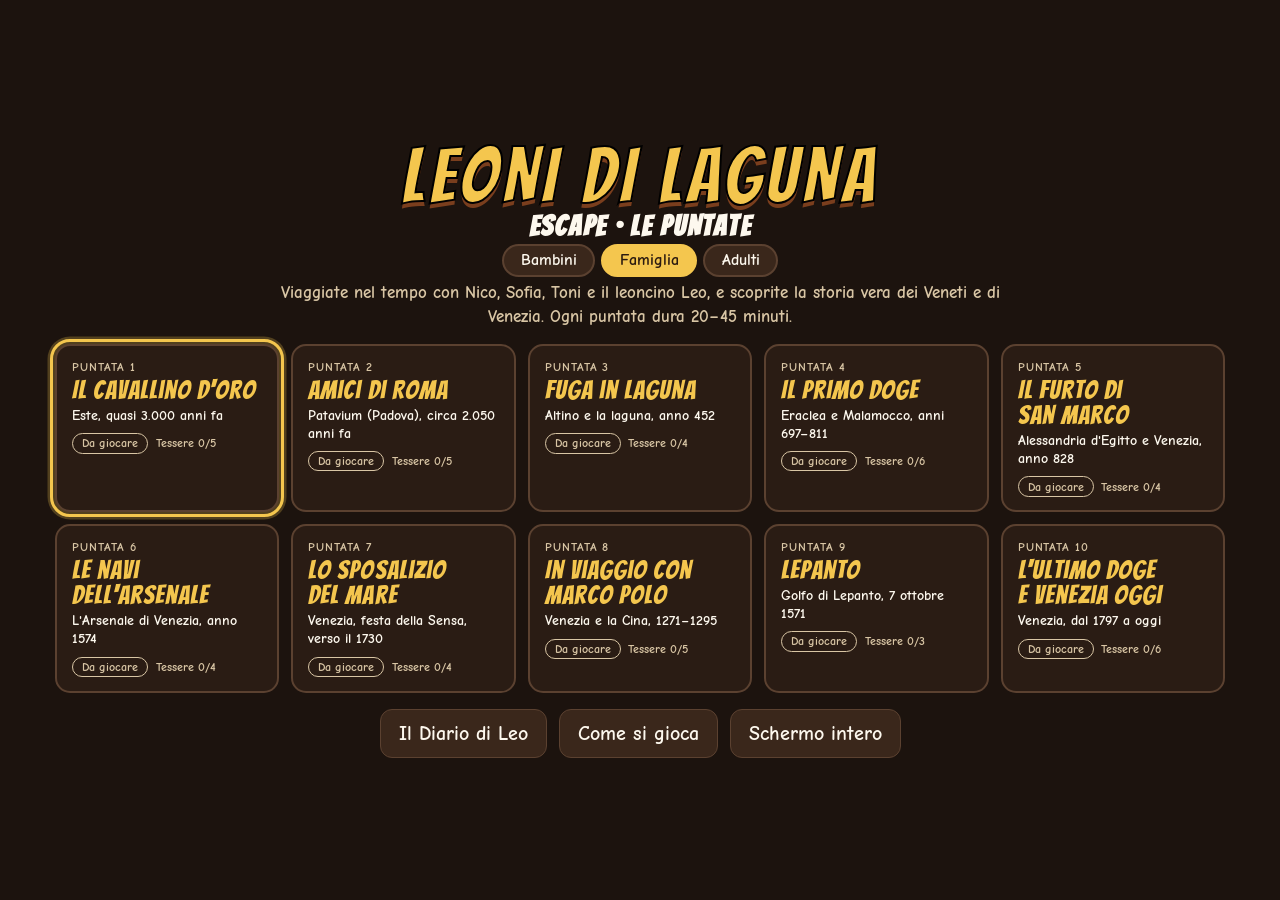
==== index.html @ b157b8a6 "Disegni più ricchi per le puntate 4-10 e le speciali adulti Co-Authored-By: Claude Opus 5.5 <noreply" ====
<!doctype html>
<html lang="it">
<head>
<meta charset="utf-8">
<meta name="viewport" content="width=device-width, initial-scale=1, viewport-fit=cover">
<link rel="manifest" href="manifest.webmanifest">
<meta name="theme-color" content="#1c130e">
<link rel="icon" href="icon-192.png">
<link rel="apple-touch-icon" href="apple-touch-icon.png">
<meta name="apple-mobile-web-app-capable" content="yes">
<meta name="mobile-web-app-capable" content="yes">
<meta name="apple-mobile-web-app-status-bar-style" content="black-translucent">
<meta name="apple-mobile-web-app-title" content="Leoni Escape">
<title>Leoni di Laguna Escape</title>
<meta name="claude:viewport-fit-sides" content="cover">
<link rel="preconnect" href="https://fonts.googleapis.com">
<link rel="stylesheet" href="https://fonts.googleapis.com/css2?family=Bangers&family=Comic+Neue:wght@400;700&display=swap">
<style>
/* Layout: a night-time sanctuary table — the cards you found lie on the left, Leo's number keypad sits on the right, read from the sofa at TV distance. */
:root{
  --night:#1c130e;      /* sanctuary at night */
  --panel:#2a1c14;      /* wooden panel */
  --panel-2:#3a271b;
  --gold:#f4c64e;       /* Leo's gold */
  --ember:#e2573a;      /* torch flame */
  --parch:#fdf8ee;      /* card paper */
  --ink:#2a1a10;
  --muted:#d9c6a5;
  --lagoon:#7fc4b6;     /* blue objects */
  --wrong:#b9bcc2;
  --display:'Bangers','Impact','Arial Narrow',sans-serif;
  --body:'Comic Neue','Comic Sans MS','Trebuchet MS',sans-serif;
  --s:.62;              /* card thumbnail scale */
  color-scheme:dark;
  font-size:clamp(15px,1.05vw,30px);
}
[hidden]{display:none!important}
html,body{height:100%;overflow:hidden}
body{margin:0}
body{background:var(--night);color:var(--parch);font-family:var(--body);font-weight:700}
button{font:inherit;color:inherit;cursor:pointer}
button:focus{outline:none}
button:focus-visible,button.kfocus{outline:.22rem solid var(--gold);outline-offset:.18rem;box-shadow:0 0 0 .5rem rgba(244,198,78,.25)}
@media (prefers-reduced-motion:reduce){*{animation:none!important;transition:none!important}}

.app{height:100%;display:flex;flex-direction:column;padding-block:.8rem;padding-left:max(16px,env(safe-area-inset-left,0px));padding-right:max(16px,env(safe-area-inset-right,0px));box-sizing:border-box;gap:.8rem}
.top{display:flex;align-items:center;gap:1rem;flex-wrap:wrap}
.brand{font-family:var(--display);font-size:2.1rem;letter-spacing:.06em;color:var(--gold);line-height:1;-webkit-text-stroke:1px #000}
.brand small{display:block;font-family:var(--body);font-size:.8rem;letter-spacing:.04em;color:var(--muted);-webkit-text-stroke:0}
.feathers{display:flex;gap:.25rem;align-items:center;margin-left:auto}
.feathers svg{width:1.55rem;height:1.55rem;transition:transform .3s,opacity .3s}
.feathers svg.lost{opacity:.22;transform:rotate(25deg) scale(.85);filter:grayscale(1)}
.feathers.flash{animation:shake .5s}
@keyframes shake{0%,100%{transform:none}25%{transform:translateX(-6px)}75%{transform:translateX(6px)}}
.clock{font-variant-numeric:tabular-nums;color:var(--muted);font-size:1rem;min-width:3.6rem;text-align:right}
.tbtn{background:var(--panel-2);border:.12rem solid #5b4130;border-radius:.6rem;padding:.45rem .9rem;font-size:1rem}
.tbtn.leo{background:var(--gold);color:var(--ink);border-color:var(--gold)}

.main{flex:1;display:flex;gap:1rem;min-height:0}
.table{flex:1 1 auto;min-width:0;min-height:0;display:flex;flex-direction:column;overflow:hidden;background:radial-gradient(ellipse at 50% 0%,#3d2a1d 0%,var(--panel) 60%);border:.15rem solid #4a3424;border-radius:1rem;padding:1rem;box-sizing:border-box}
.table h2{margin:0 0 .6rem;font-family:var(--display);font-weight:400;letter-spacing:.05em;font-size:1.5rem;color:var(--muted)}
.cards{flex:1;min-height:0;display:flex;flex-wrap:wrap;align-content:flex-start;gap:.9rem;padding:.4rem;overflow:hidden}
.thumb{position:relative;width:calc(238px * var(--s));height:calc(333px * var(--s));padding:0;border:0;background:none;border-radius:10px;flex:none}
.thumb .scale{position:absolute;left:0;top:0;width:238px;height:333px;transform:scale(var(--s));transform-origin:0 0;pointer-events:none;color:initial;font-weight:initial;text-align:left}
.thumb.sel{outline:.3rem solid var(--lagoon);outline-offset:.2rem}
.thumb.pickable::after{content:"";position:absolute;inset:-.35rem;border:.2rem dashed var(--gold);border-radius:14px;pointer-events:none}
.thumb.newc{animation:drop .5s ease-out}
@keyframes drop{from{transform:translateY(-1.2rem) rotate(-4deg);opacity:0}}
.empty{color:var(--muted);font-size:1.1rem;padding:2rem 0}

.side{flex:0 0 clamp(17rem,30vw,32rem);display:flex;flex-direction:column;gap:.8rem;min-width:0;min-height:0}
.leobox{background:var(--parch);color:var(--ink);border-radius:1rem;padding:.9rem 1.1rem;position:relative;font-size:1.15rem;line-height:1.3;border:.15rem solid #000}
.leobox b.who{display:block;font-family:var(--display);font-weight:400;letter-spacing:.05em;color:#a8322a;font-size:1.25rem}
.leobox.bad{background:#f6d9d2}
.entry{background:var(--panel);border:.15rem solid #4a3424;border-radius:1rem;padding:.9rem;display:flex;flex-direction:column;gap:.7rem}
.display{display:flex;align-items:center;justify-content:space-between;background:#120c08;border-radius:.7rem;padding:.4rem 1rem}
.display span{color:var(--muted);font-size:1.1rem}
.display output{font-family:var(--display);font-size:3.2rem;letter-spacing:.08em;color:var(--gold);font-variant-numeric:tabular-nums;min-width:4ch;text-align:right;line-height:1.1}
.pad{display:grid;grid-template-columns:repeat(3,1fr);gap:.5rem}
.key{background:var(--panel-2);border:.12rem solid #5b4130;border-radius:.7rem;font-size:1.8rem;padding:.35rem 0;font-family:var(--display);letter-spacing:.05em}
.key.ok{background:var(--gold);color:var(--ink);border-color:var(--gold)}
.key[data-k="0"]{order:2}.key[data-k="del"]{order:1}.key.ok{order:3}
.combine{background:transparent;border:.15rem dashed var(--lagoon);color:var(--lagoon);border-radius:.7rem;padding:.6rem;font-size:1.1rem}
.combine.on{background:var(--lagoon);color:var(--ink);border-style:solid}
.howto{color:var(--muted);font-size:.85rem;line-height:1.35;margin:0}

/* portrait phones: table on top, keypad below */
@media (max-aspect-ratio:1/1){
  .main{flex-direction:column;gap:.5rem}.side{flex:none;gap:.4rem}.howto{display:none}
  .brand small{display:none}.top{gap:.4rem}.tbtn{padding:.3rem .5rem;font-size:.85rem}.feathers svg{width:1.1rem;height:1.1rem}
  .leobox{padding:.35rem .6rem;font-size:.95rem}.entry{padding:.45rem;gap:.4rem}
  .display output{font-size:2rem}.pad{grid-template-columns:repeat(5,1fr);gap:.3rem}
  .key{font-size:1.4rem;padding:.2rem 0}
  .key[data-k="0"],.key[data-k="del"],.key.ok{order:0}.key[data-k="del"]{grid-column:span 2}.key.ok{grid-column:span 3}
  .combine{padding:.35rem;font-size:.9rem}.table h2{font-size:1rem;margin:0}.table{padding:.4rem}
}
/* short screens (phone in landscape): everything compact so nothing scrolls */
@media (max-height:600px){
  :root{font-size:13px}
  .app{padding-block:.35rem;gap:.4rem}
  .top{gap:.5rem;flex-wrap:nowrap}
  .brand{font-size:1.35rem;white-space:nowrap}.brand small{display:none}
  .feathers{gap:.1rem}.feathers svg{width:1.1rem;height:1.1rem}
  .clock{font-size:.85rem;min-width:2.8rem}
  .tbtn{padding:.3rem .55rem;font-size:.85rem;white-space:nowrap}
  .main{gap:.5rem}
  .table{padding:.4rem .5rem;border-radius:.7rem}
  .table h2{font-size:1rem;margin:0}
  .cards{gap:.5rem;padding:.3rem}
  .side{gap:.4rem;flex-basis:clamp(15rem,34vw,24rem)}
  .leobox{padding:.35rem .6rem;font-size:.9rem;line-height:1.2;border-radius:.7rem}
  .leobox b.who{font-size:.95rem}
  .entry{padding:.45rem;gap:.4rem;border-radius:.7rem}
  .display{padding:.15rem .6rem}.display span{font-size:.85rem}.display output{font-size:1.9rem}
  .pad{grid-template-columns:repeat(5,1fr);gap:.3rem}
  .key{font-size:1.3rem;padding:.15rem 0;border-radius:.5rem}
  .entry{flex:1;min-height:0}.pad{flex:1;grid-auto-rows:1fr}
  .key[data-k="0"],.key[data-k="del"],.key.ok{order:0}
  .key[data-k="del"]{grid-column:span 2}.key.ok{grid-column:span 3}
  .combine{padding:.3rem;font-size:.85rem}
  .howto{display:none}
  .zoom{gap:1rem;flex-wrap:nowrap}
  .zside{gap:.45rem}
  .banner{font-size:1.7rem}.zside p{font-size:.9rem}
  .bigbtn{padding:.45rem .8rem;font-size:1rem}
}

/* overlays */
.ov{position:fixed;inset:0;z-index:20;background:rgba(14,9,6,.96);display:flex;padding:max(16px,env(safe-area-inset-top,0px)) max(16px,env(safe-area-inset-right,0px)) max(16px,env(safe-area-inset-bottom,0px)) max(16px,env(safe-area-inset-left,0px));box-sizing:border-box;overflow:auto}
.ov>*{margin:auto}
#ovStart,#ovWin{background:var(--night)}
.zoom{display:flex;gap:2rem;align-items:center;flex-wrap:wrap;justify-content:center}
.zcard{position:relative;flex:none}
.zcard .scale{position:absolute;left:0;top:0;width:238px;height:333px;transform-origin:0 0;color:initial;font-weight:initial;text-align:left}
.zside{display:flex;flex-direction:column;gap:.8rem;max-width:22rem;min-width:0}
.banner{font-family:var(--display);font-weight:400;font-size:2.4rem;letter-spacing:.05em;line-height:1}
.banner.bad{color:var(--ember)}
.banner.good{color:var(--gold)}
.zside p{margin:0;color:var(--muted);font-size:1.1rem;line-height:1.35}
.bigbtn{background:var(--gold);color:var(--ink);border:0;border-radius:.8rem;padding:.8rem 1.2rem;font-size:1.3rem;text-align:left}
.bigbtn.alt{background:var(--panel-2);color:var(--parch);border:.12rem solid #5b4130}
.bigbtn:disabled{opacity:.4;cursor:default}

.sheet{background:var(--parch);color:var(--ink);border-radius:1.2rem;padding:1.6rem 2rem;max-width:52rem;width:100%;box-sizing:border-box;border:.2rem solid #000;max-height:100%;overflow:auto}
.sheet h2{font-family:var(--display);font-weight:400;font-size:2.6rem;letter-spacing:.04em;margin:0 0 .3rem;color:#a8322a;text-wrap:balance}
.sheet h3{font-family:var(--display);font-weight:400;font-size:1.5rem;letter-spacing:.04em;margin:1rem 0 .3rem;color:#7a3e1d}
.sheet p,.sheet li{font-size:1.1rem;line-height:1.4;max-width:65ch}
.sheet ul{padding-left:1.3rem;margin:.3rem 0}
.sheet .row{display:flex;gap:.8rem;flex-wrap:wrap;margin-top:1.2rem}
.sheet .bigbtn.alt{background:#efe2c8;color:var(--ink);border-color:#c9a06a}
.hintlist{display:flex;flex-direction:column;gap:.6rem;margin:.8rem 0}
.hint{background:#fbe7a6;border:.12rem solid #3b2416;border-radius:.7rem;padding:.6rem .9rem;font-size:1.15rem}
.hint b{color:#a8322a}

.start{text-align:center;display:flex;flex-direction:column;align-items:center;gap:clamp(.4rem,2vh,1rem);max-width:60rem}
.start h1{font-family:var(--display);font-weight:400;font-size:clamp(2.2rem,min(7vw,13vh),7rem);letter-spacing:.06em;line-height:.9;margin:0;color:var(--gold);-webkit-text-stroke:2px #000;text-shadow:0 .3rem 0 #7a3e1d;text-wrap:balance}
.start .sub{font-family:var(--display);font-size:clamp(1.2rem,5vh,2rem);letter-spacing:.06em;color:var(--parch)}
.start p{font-size:clamp(.95rem,3.6vh,1.25rem);line-height:1.45;color:var(--muted);max-width:46rem;margin:0}
.start .row{display:flex;gap:1rem;flex-wrap:wrap;justify-content:center}
.medal{font-family:var(--display);font-size:clamp(2.6rem,6vw,5.5rem);letter-spacing:.05em;line-height:1;color:var(--gold);-webkit-text-stroke:2px #000}

/* menu of episodes */
.menu{display:flex;flex-direction:column;align-items:center;gap:clamp(.5rem,2vh,1.1rem);max-width:78rem;width:100%;text-align:center}
.menu h1{font-family:var(--display);font-weight:400;font-size:clamp(2rem,min(6vw,11vh),6rem);letter-spacing:.06em;line-height:.9;margin:0;color:var(--gold);-webkit-text-stroke:2px #000;text-shadow:0 .3rem 0 #7a3e1d}
.menu .sub{font-family:var(--display);font-size:clamp(1.1rem,4.5vh,1.9rem);letter-spacing:.06em}
.mlead{font-size:clamp(.9rem,3.2vh,1.15rem);color:var(--muted);max-width:52rem;margin:0;line-height:1.4}
.menu .row{display:flex;gap:.8rem;flex-wrap:wrap;justify-content:center}
.eplist{display:grid;grid-template-columns:repeat(auto-fit,minmax(13rem,1fr));gap:.8rem;width:100%}
.epcard{display:flex;flex-direction:column;align-items:flex-start;gap:.25rem;text-align:left;background:var(--panel);border:.15rem solid #5b4130;border-radius:1rem;padding:.9rem 1rem;min-width:0}
.epn{font-size:.8rem;letter-spacing:.08em;text-transform:uppercase;color:var(--muted)}
.ept{font-family:var(--display);font-weight:400;font-size:1.7rem;letter-spacing:.04em;color:var(--gold);line-height:1;text-wrap:balance}
.epp{font-size:.92rem;color:var(--parch);line-height:1.3}
.epf{display:flex;gap:.5rem;align-items:center;flex-wrap:wrap;margin-top:.3rem}
.tag{font-size:.78rem;border-radius:999px;padding:.15rem .6rem;border:.1rem solid currentColor}
.tag.new{color:var(--muted)}.tag.go{color:var(--lagoon)}
.tag.gold{color:#f4c64e}.tag.silver{color:#d6d9de}.tag.bronze{color:#d8925a}
.tcount{font-size:.78rem;color:var(--muted)}
.epsheet .eyebrow{margin:0;font-size:.9rem;letter-spacing:.08em;text-transform:uppercase;color:#7a3e1d}
.epsheet .place{margin:.1rem 0 .6rem;font-style:italic;color:#7a3e1d}
/* diary */
.diary h3{margin-top:1.1rem}
.tiles{display:grid;grid-template-columns:repeat(auto-fill,minmax(14rem,1fr));gap:.6rem}
.tile{background:#fbe7a6;border:.12rem solid #3b2416;border-radius:.8rem;padding:.6rem .8rem;display:flex;flex-direction:column;gap:.25rem;font-size:.98rem;line-height:1.35}
.tile b{font-family:var(--display);font-weight:400;letter-spacing:.04em;font-size:1.25rem;color:#a8322a}
.tile.locked{background:#e8dcc4;color:#6d5a44;border-style:dashed}
.tile.locked b{color:#9b8566}
/* toast */
.toast{position:fixed;left:50%;bottom:calc(1.2rem + env(safe-area-inset-bottom,0px));transform:translateX(-50%);z-index:40;background:var(--gold);color:var(--ink);border:.15rem solid #000;border-radius:999px;padding:.6rem 1.2rem;font-size:1.05rem;max-width:calc(100vw - 2rem);box-sizing:border-box;text-align:center;box-shadow:0 .4rem 1.2rem rgba(0,0,0,.5);animation:pop .35s ease-out}
@keyframes pop{from{transform:translate(-50%,1rem);opacity:0}}
@media (max-height:600px){.epcard{padding:.5rem .7rem}.ept{font-size:1.3rem}.epp{font-size:.8rem}.eplist{grid-template-columns:repeat(auto-fit,minmax(10rem,1fr));gap:.5rem}}
@media (max-width:640px){.eplist{grid-template-columns:1fr 1fr;gap:.45rem}.epcard{padding:.45rem .6rem;gap:.12rem}.epn{font-size:.65rem}.ept{font-size:1.05rem}.epp{display:none}.epf{margin-top:.1rem;gap:.3rem}.tag,.tcount{font-size:.66rem}.mlead{font-size:.85rem}}
/* keypad like a phone: 1 2 3 / 4 5 6 / 7 8 9 / del 0 OK — on every screen */
@media (max-aspect-ratio:1/1),(max-height:600px){
  .pad{grid-template-columns:repeat(3,1fr)}
  .key[data-k="del"]{order:1;grid-column:auto}.key[data-k="0"]{order:2}.key.ok{order:3;grid-column:auto}
}
@media (max-aspect-ratio:1/1){
  .table h2{display:none}
  .side{display:grid;grid-template-columns:1fr 1.15fr;grid-template-areas:"leo pad" "disp pad" "comb pad";grid-template-rows:1fr auto auto;gap:.4rem}
  .entry{display:contents}
  .leobox{grid-area:leo;font-size:.85rem;line-height:1.25;overflow:hidden}
  .display{grid-area:disp;flex-direction:column;align-items:flex-start;padding:.2rem .6rem}
  .display span{font-size:.75rem}.display output{font-size:1.8rem;align-self:flex-end}
  .pad{grid-area:pad;gap:.3rem;background:var(--panel);border:.15rem solid #4a3424;border-radius:.8rem;padding:.35rem}
  .key{font-size:1.35rem;padding:.3rem 0}
  .combine{grid-area:comb;font-size:.8rem;padding:.35rem .3rem}
}
@media (max-height:600px){.side{flex-basis:clamp(13rem,28vw,20rem)}.table h2{display:none}}
.tabs{display:flex;gap:.4rem;justify-content:center;margin:.2rem 0}
.tab{background:var(--panel-2);border:.15rem solid #5b4130;border-radius:999px;padding:.35rem 1.1rem;font-size:clamp(.85rem,2.6vh,1.05rem);color:var(--parch)}
.tab.on{background:var(--gold);color:var(--ink);border-color:var(--gold)}
.epcard.lva{border-color:#3f6f73;background:linear-gradient(160deg,#1f2a2b,var(--panel) 70%)}
.epcard.lva .ept{color:#9fd3d6}
.epcard.lvk{border-color:#8a6d2a;background:linear-gradient(160deg,#33281a,var(--panel) 70%)}.epcard.lvk .ept{color:#ffd98a}
</style>

</head>
<body>
<div class="app" id="app">
  <header class="top">
    <div class="brand" id="brand">LEONI DI LAGUNA <small id="brandsub"></small></div>
    <div class="feathers" id="feathers" aria-label="Piume rimaste"></div>
    <div class="clock" id="clock" aria-label="Tempo di gioco">00:00</div>
    <button class="tbtn leo" id="btnHint" type="button">Aiuto di Leo</button>
    <button class="tbtn" id="btnDiary" type="button">Diario</button>
    <button class="tbtn" id="btnMenu" type="button">Puntate</button>
    <button class="tbtn fsbtn" id="btnFs" type="button">Schermo intero</button>
  </header>
  <main class="main">
    <section class="table" aria-label="Il tavolo">
      <h2>Le carte sul tavolo</h2>
      <div class="cards" id="cards"></div>
    </section>
    <aside class="side">
      <div class="leobox" id="leobox" aria-live="polite"><b class="who">Leo dice</b><span id="leotext">Pax tibi!</span></div>
      <div class="entry">
        <div class="display"><span>Prendi la carta n.</span><output id="num" aria-live="polite">_ _</output></div>
        <div class="pad" id="pad">
          <button class="key" type="button" data-k="1">1</button><button class="key" type="button" data-k="2">2</button><button class="key" type="button" data-k="3">3</button><button class="key" type="button" data-k="4">4</button><button class="key" type="button" data-k="5">5</button><button class="key" type="button" data-k="6">6</button><button class="key" type="button" data-k="7">7</button><button class="key" type="button" data-k="8">8</button><button class="key" type="button" data-k="9">9</button><button class="key" type="button" data-k="0">0</button><button class="key" type="button" data-k="del" aria-label="Cancella">⌫</button><button class="key ok" type="button" data-k="ok">OK</button>
        </div>
        <button class="combine" id="btnCombine" type="button">Combina un oggetto rosso + uno blu</button>
        <p class="howto">Con il telecomando: frecce per muovervi, OK per scegliere, Indietro per chiudere. Potete anche digitare i numeri con i tasti del telecomando.</p>
      </div>
    </aside>
  </main>
</div>

<div class="ov" id="ovStart">
  <div class="menu">
    <div class="menuhead">
      <h1>LEONI DI LAGUNA</h1>
      <div class="sub">ESCAPE · LE PUNTATE</div>
      <div class="tabs"><button class="tab" id="tab_k" type="button">Bambini</button><button class="tab on" id="tab_f" type="button">Famiglia</button><button class="tab" id="tab_a" type="button">Adulti</button></div>
      <p class="mlead" id="mlead_k" hidden>Le prime puntate in versione corta e facile, per i più piccoli (6–9 anni): testi brevi e tanti aiuti. Stesse storie della versione Famiglia.</p>
      <p class="mlead" id="mlead_f">Viaggiate nel tempo con Nico, Sofia, Toni e il leoncino Leo, e scoprite la storia vera dei Veneti e di Venezia. Ogni puntata dura 20–45 minuti.</p>
      <p class="mlead" id="mlead_a" hidden>Più storia vera e indizi meno espliciti: le prime tre puntate in versione adulti, più tre puntate speciali sulla Serenissima.</p>
    </div>
    <div class="eplist" id="eplist"></div>
    <div class="row">
      <button class="bigbtn alt" id="btnDiary2" type="button">Il Diario di Leo</button>
      <button class="bigbtn alt" id="btnRules2" type="button">Come si gioca</button>
      <button class="bigbtn alt fsbtn" id="btnFs2" type="button">Schermo intero</button>
    </div>
  </div>
</div>

<div class="ov" id="ovEp" hidden>
  <div class="sheet epsheet">
    <p class="eyebrow" id="epNum"></p>
    <h2 id="epTitle"></h2>
    <p class="place" id="epPlace"></p>
    <p id="epIntro"></p>
    <p id="epState"></p>
    <div class="row">
      <button class="bigbtn" id="btnPlay" type="button">Gioca</button>
      <button class="bigbtn alt" id="btnRestartEp" type="button" hidden>Ricomincia la puntata</button>
      <button class="bigbtn alt" id="btnEpClose" type="button">Torna alle puntate</button>
    </div>
  </div>
</div>

<div class="ov" id="ovZoom" hidden>
  <div class="zoom">
    <div class="zcard" id="zcard"><div class="scale" id="zscale"></div></div>
    <div class="zside">
      <div class="banner" id="zbanner"></div>
      <p id="znote"></p>
      <div id="zbtns" style="display:flex;flex-direction:column;gap:.6rem"></div>
    </div>
  </div>
</div>

<div class="ov" id="ovHint" hidden>
  <div class="sheet">
    <h2>Gli aiuti di Leo</h2>
    <p id="hstep"></p>
    <div class="hintlist" id="hlist"></div>
    <div class="row">
      <button class="bigbtn" id="btnAsk" type="button">Chiedi un aiuto (costa 1 piuma)</button>
      <button class="bigbtn alt" id="btnHintClose" type="button">Chiudi</button>
    </div>
  </div>
</div>

<div class="ov" id="ovDiary" hidden>
  <div class="sheet diary">
    <h2>Il Diario di Leo</h2>
    <p id="dcount"></p>
    <div id="dlist"></div>
    <div class="row"><button class="bigbtn" id="btnDiaryClose" type="button">Chiudi il diario</button></div>
  </div>
</div>

<div class="ov" id="ovRules" hidden>
  <div class="sheet">
    <h2>Come si gioca</h2>
    <p>Si gioca tutti insieme: una persona tiene il telecomando o il telefono, tutti guardano lo schermo e ragionano.</p>
    <h3>Numeri nascosti</h3>
    <p>Nei disegni delle carte cercate i numeri nei cerchietti dorati. Scrivete quel numero e premete OK per prendere la carta.</p>
    <h3>Combinare</h3>
    <p>Gli oggetti rossi e blu si possono usare insieme. Premete «Combina» e scegliete un oggetto rosso e uno blu sul tavolo: il gioco somma i numeri per voi.</p>
    <h3>Enigmi</h3>
    <p>La soluzione di un enigma è sempre un numero, a volte di tre o quattro cifre: scrivetelo e premete OK. Per risolverli servono i fatti veri della storia, scritti sulle carte.</p>
    <h3>Le piume</h3>
    <ul>
      <li>Ogni puntata comincia con 10 piume.</li>
      <li>Carta che non esiste, risposta sbagliata o carta che non serve ancora: perdete 1 piuma.</li>
      <li>Ogni aiuto di Leo costa 1 piuma.</li>
      <li>Alla fine: 9–10 piume Leoni d'oro, 6–8 Leoni d'argento, 1–5 Leoni di bronzo.</li>
    </ul>
    <h3>Il Diario di Leo</h3>
    <p>Durante il gioco scoprite le «tessere della storia»: fatti veri su Veneti, Romani e Venezia. Restano nel diario per sempre.</p>
    <div class="row"><button class="bigbtn" id="btnRulesClose" type="button">Ho capito</button></div>
  </div>
</div>

<div class="ov" id="ovWin" hidden>
  <div class="start">
    <div class="sub" id="winTitle"></div>
    <div class="medal" id="medal"></div>
    <p id="winstats"></p>
    <div class="row">
      <button class="bigbtn" id="btnNext" type="button">Prossima puntata</button>
      <button class="bigbtn alt" id="btnDiary3" type="button">Il Diario di Leo</button>
      <button class="bigbtn alt" id="btnWinMenu" type="button">Tutte le puntate</button>
    </div>
  </div>
</div>

<div class="toast" id="toast" role="status" aria-live="polite" hidden></div>

<script type="application/json" id="game-data">{"episodes": [{"id": "ep1k", "title": "Il cavallino d'oro", "place": "Este, quasi 3.000 anni fa", "intro": "Il gabbiano Becco ha rubato il cavallino d'oro della dea Reitia! Riportatelo sull'altare. Versione corta e facile, per i più piccoli.", "cards": {"1": 0, "2": 1, "3": 2, "4": 3, "5": 4, "7": 5, "8": 6, "9": 7, "10": 8, "11": 9, "12": 10, "15": 11, "16": 12, "18": 13, "19": 14, "22": 15, "24": 16, "27": 17, "29": 18, "30": 19, "31": 20, "35": 21, "39": 22, "43": 23, "50": 24}, "obj": {"7": ["r", "il remo"], "12": ["r", "il panino"], "15": ["r", "la corda"], "18": ["b", "Becco"], "22": ["b", "la barca"], "35": ["b", "le bolle"]}, "wrong": [24, 31], "req": {"2": [1], "3": [1], "4": [1], "5": [2], "8": [2], "7": [4], "11": [4], "12": [4], "16": [5], "9": [16], "10": [16], "15": [16], "19": [10], "22": [10], "29": [7, 22], "24": [9], "27": [9], "31": [9], "18": [27], "30": [12, 18], "35": [30], "50": [15, 35], "39": [50], "43": [39]}, "disc": {"16": [5, 8, 11], "27": [9, 19, 22]}, "keep": {"50": [2, 50]}, "next": {"1": [2, 3, 4], "4": [7, 12, 11], "16": [9, 15, 10], "50": [39]}, "tess": {"1": "veneti", "3": "reitia", "8": "alfabeto", "43": "museo"}, "final": 43, "hints": [{"done": [5, 8], "t": "All'inizio", "h": ["Cercate nei disegni i cerchietti dorati con un numero.", "Nella carta 2, il santuario, ci sono due numeri nascosti.", "Prendete le carte 5 e 8."]}, {"done": [16], "t": "La cassa", "h": ["Trovate i due segni del lucchetto sulla tavoletta (carta 8).", "Leggete da destra a sinistra.", "Il primo segno vale 1, il secondo 6: carta 16."]}, {"done": [29], "t": "Come si parte?", "h": ["Nel disegno del fiume (carta 10) ci sono due numeri nascosti.", "Premete «Combina»: un oggetto rosso e un oggetto blu.", "Il remo (7) + la barca (22) = carta 29."]}, {"done": [27], "t": "I tre rami", "h": ["Leggete la piuma grigia (carta 19).", "Contate solo le piume grigie, non quelle bianche.", "Il ramo di mezzo ha 3 piume grigie: carta 27."]}, {"done": [30], "t": "Becco non molla", "h": ["Nel disegno del canneto c'è un numero nascosto su Becco.", "Becco ha fame… Combinate il panino con Becco.", "Il panino (12) + Becco (18) = carta 30."]}, {"done": [50], "t": "Il cavallino in acqua", "h": ["Cercate il numero vicino alle bolle (carta 30).", "Serve la corda trovata nella cassa.", "La corda (15) + le bolle (35) = carta 50."]}, {"done": [43], "t": "L'altare", "h": ["Guardate di nuovo la carta 2, il santuario.", "Prima cifra: i cavallini. Seconda cifra: le torce accese.", "4 cavallini e 3 torce: carta 43."]}], "tessere": {"veneti": ["I Veneti antichi", "Tanto tempo fa, qui vicino, viveva un popolo chiamato Veneti. Este era una delle loro città."], "reitia": ["La dea Reitia", "I Veneti pregavano la dea Reitia e le portavano piccoli regali di bronzo, come cavallini."], "alfabeto": ["Scrivere al contrario", "I Veneti avevano le loro lettere e spesso scrivevano da destra a sinistra."], "museo": ["Il museo di Este", "A Este c'è un museo dove si vedono i cavallini e le tavolette dei Veneti antichi."]}, "level": "k"}, {"id": "ep2k", "title": "Amici di Roma", "place": "Patavium (Padova), circa 2.050 anni fa", "intro": "Becco ha preso i rotoli del giovane Tito! Ritrovateli nella Padova dei Romani. Versione corta e facile, per i più piccoli.", "cards": {"1": 25, "2": 26, "3": 27, "4": 28, "7": 29, "11": 30, "12": 31, "9": 32, "22": 33, "34": 34, "6": 35, "24": 36, "5": 37, "41": 38, "43": 39, "46": 40}, "obj": {"7": ["r", "il remo di nico"], "12": ["r", "la merenda di toni"], "22": ["b", "il mulo"]}, "wrong": [41, 43], "req": {"2": [1], "3": [1], "4": [1], "7": [4], "11": [4], "12": [4], "9": [2], "22": [9], "34": [12, 22], "6": [34], "24": [6], "5": [24], "41": [5], "43": [5], "46": [5]}, "disc": {"34": [2, 7, 9, 12, 22], "24": [6, 34], "46": [5, 24]}, "keep": {}, "next": {"1": [2, 3, 4], "4": [7, 11, 12], "9": [22], "34": [6], "24": [5]}, "tess": {"2": "patavium", "11": "numeri", "6": "strade", "46": "livio"}, "final": 46, "hints": [{"done": [9], "t": "Il foro", "h": ["Cercate nel disegno del foro un numero nel cerchietto dorato.", "È sulla donna della bancarella della lana.", "Prendete la carta 9."]}, {"done": [34], "t": "Il mulo testardo", "h": ["Il mulo si muove solo per qualcosa di buono da mangiare.", "Combinate un oggetto rosso con il mulo.", "La merenda (12) + il mulo (22) = carta 34."]}, {"done": [24], "t": "Il miliario", "h": ["Usate il taccuino di Sofia (carta 11).", "X = 10, V = 5, I = 1. La I prima della V si toglie.", "XXIV = 10 + 10 + 4 = 24: carta 24."]}, {"done": [46], "t": "Le anfore", "h": ["Di che cosa sapeva la piuma di Becco?", "Cercate l'anfora con le olive dipinte.", "XLVI = 40 + 6 = 46: carta 46."]}], "tessere": {"patavium": ["Patavium", "Padova è una città antichissima: i Romani la chiamavano Patavium."], "numeri": ["I numeri romani", "I Romani scrivevano i numeri con le lettere: I, V, X, L, C…"], "strade": ["Le strade romane", "I Romani costruivano strade di pietra e mettevano colonne con le distanze."], "livio": ["Tito Livio", "Tito Livio, nato a Padova, scrisse la storia di Roma in tantissimi libri."]}, "level": "k"}, {"id": "ep3k", "title": "Fuga in laguna", "place": "Altino e la laguna, tanto tempo fa", "intro": "Le famiglie di Altino scappano sulle isole della laguna. Aiutate Elena a costruire una casa sull'acqua. Versione facile, per i più piccoli.", "cards": {"1": 41, "2": 42, "3": 43, "4": 44, "7": 45, "11": 46, "8": 47, "15": 48, "9": 49, "21": 50, "29": 51, "26": 52, "30": 53, "40": 54, "12": 55, "31": 56, "32": 57, "41": 58, "16": 59, "28": 60, "10": 61, "50": 62}, "obj": {"7": ["r", "il remo di nico"], "8": ["b", "la barca di papà"], "40": ["b", "i pali"], "12": ["b", "Becco con la mazza"], "16": ["r", "il sale"], "10": ["r", "la mazza"]}, "wrong": [21, 29], "req": {"2": [1], "3": [1], "4": [1], "7": [4], "11": [4], "8": [2], "15": [7, 8], "9": [15], "21": [9], "29": [9], "26": [9], "30": [26], "40": [30], "12": [30], "31": [30], "32": [31], "41": [32], "16": [41], "28": [16, 12], "10": [28], "50": [10, 40]}, "disc": {"15": [2, 7, 8], "26": [9], "41": [31, 32], "28": [12, 16, 41]}, "keep": {}, "next": {"1": [2, 3, 4], "4": [7, 11], "15": [9], "26": [30], "31": [32], "41": [16], "28": [10]}, "tess": {"11": "briccole", "30": "pali", "32": "sale", "50": "venezia"}, "final": 50, "hints": [{"done": [8], "t": "La riva", "h": ["Cercate il numero nel cerchietto dorato.", "È sulla barca di Papà.", "Prendete la carta 8."]}, {"done": [15], "t": "Si parte", "h": ["Alla barca manca un remo.", "Combinate il remo di Nico con la barca.", "Remo (7) + barca (8) = carta 15."]}, {"done": [26], "t": "I canali", "h": ["Leggete il taccuino di Sofia (carta 11).", "Seguite il percorso con le briccole fino in fondo.", "Il percorso di mezzo porta all'isola 26."]}, {"done": [31], "t": "La nuova isola", "h": ["Nel disegno dell'isola ci sono tre numeri nascosti.", "Prendeteli tutti e tre: pali, Becco e la nonna.", "Carte 40, 12 e 31."]}, {"done": [41], "t": "Le saline", "h": ["Dove entra l'acqua del mare? Quella è la prima cifra.", "Dove il sale è pronto da raccogliere? Quella è la seconda.", "4 e 1: carta 41."]}, {"done": [28], "t": "Becco e la mazza", "h": ["Becco vuole qualcosa di prezioso per il suo pesce.", "Combinate il sale con Becco.", "Sale (16) + Becco (12) = carta 28."]}, {"done": [50], "t": "La casa sui pali", "h": ["Ora avete la mazza.", "Combinate la mazza con i pali.", "Mazza (10) + pali (40) = carta 50."]}], "tessere": {"briccole": ["Le briccole", "In laguna ci sono pali piantati nell'acqua: mostrano dove le barche possono passare."], "pali": ["Case sui pali", "Il fango è molle, così le case si costruiscono sopra tanti pali di legno."], "sale": ["L'oro bianco", "Con l'acqua del mare e il sole si fa il sale. Una volta valeva tantissimo!"], "venezia": ["Nasce Venezia", "Dalle casette sulle isole della laguna, piano piano, è nata Venezia."]}, "level": "k"}, {"id": "ep1", "title": "Il cavallino d'oro", "place": "Este, quasi 3.000 anni fa", "intro": "Il gabbiano Becco ha rubato il cavallino d'oro della dea Reitia! Riportatelo sull'altare: la puntata più lunga, con 45 carte.", "cards": {"1": 63, "2": 64, "3": 65, "4": 3, "5": 66, "7": 5, "8": 6, "9": 67, "10": 8, "11": 9, "12": 10, "15": 11, "16": 12, "18": 13, "19": 68, "22": 15, "24": 16, "27": 17, "29": 18, "30": 19, "31": 20, "35": 21, "39": 69, "43": 70, "50": 71, "14": 72, "52": 73, "53": 74, "56": 75, "58": 76, "61": 77, "64": 78, "68": 79, "71": 80, "72": 81, "74": 82, "76": 83, "81": 84, "84": 85, "86": 86, "20": 87, "26": 88, "46": 89}, "obj": {"7": ["r", "il remo"], "12": ["r", "il panino"], "15": ["r", "la corda"], "14": ["r", "Baio"], "20": ["r", "la chiave"], "18": ["b", "Becco"], "22": ["b", "la barca"], "35": ["b", "le bolle"], "58": ["b", "il fossato"], "26": ["b", "il lucchetto"]}, "wrong": [24, 31, 61, 64, 71, 84, 86], "req": {"2": [1], "3": [1], "4": [1], "5": [2], "8": [2], "7": [4], "11": [4], "12": [4], "16": [5], "9": [16], "10": [16], "15": [16], "19": [10], "22": [10], "29": [7, 22], "24": [9], "27": [9], "31": [9], "18": [27], "30": [12, 18], "35": [30], "50": [15, 35], "52": [50], "53": [52], "58": [52], "56": [53], "61": [56], "64": [56], "68": [56], "71": [56], "14": [68], "72": [14, 58], "74": [72], "26": [74], "76": [74], "81": [76], "84": [76], "86": [76], "20": [81], "46": [20, 26], "39": [46], "43": [39]}, "disc": {"16": [5, 8, 11], "27": [9, 19, 22], "68": [53, 56], "72": [14, 52, 58], "81": [76]}, "keep": {"50": [2, 50], "46": [2, 46]}, "next": {"1": [2, 3, 4], "4": [7, 12, 11], "16": [9, 15, 10], "50": [52], "53": [56], "68": [14], "72": [74], "81": [20], "46": [39]}, "tess": {"1": "veneti", "3": "reitia", "8": "alfabeto", "53": "cavalli", "43": "museo"}, "final": 43, "hints": [{"done": [5, 8], "t": "All'inizio", "h": ["Cercate nei disegni i cerchietti dorati con un numero.", "Nella carta 2, il santuario, ci sono due numeri nascosti.", "Prendete le carte 5 e 8."]}, {"done": [16], "t": "La cassa (carta 5)", "h": ["Trovate i due segni del lucchetto sulla tavoletta (carta 8).", "Leggete il taccuino di Sofia (carta 11): in che verso scrivevano i Veneti?", "Da destra a sinistra: il primo segno vale 1, il secondo 6. Carta 16."]}, {"done": [29], "t": "Come si parte?", "h": ["Nel disegno del fiume (carta 10) ci sono due numeri nascosti.", "Premete «Combina»: un oggetto rosso e un oggetto blu.", "Il remo (7) + la barca (22) = carta 29."]}, {"done": [27], "t": "I tre rami (carta 9)", "h": ["Leggete la piuma grigia (carta 19).", "Contate solo le piume grigie, non quelle bianche.", "Il ramo di mezzo ha 3 piume grigie: carta 27."]}, {"done": [30], "t": "Becco non molla", "h": ["Nel disegno del canneto c'è un numero nascosto su Becco.", "Becco ha fame… Combinate il panino con Becco.", "Il panino (12) + Becco (18) = carta 30."]}, {"done": [50], "t": "Il cavallino in acqua", "h": ["Cercate il numero vicino alle bolle (carta 30).", "Serve un oggetto rosso trovato nella cassa.", "La corda (15) + le bolle (35) = carta 50."]}, {"done": [56], "t": "Il fossato (carta 52)", "h": ["Nel disegno del villaggio ci sono due numeri nascosti.", "L'uomo vicino al recinto vi dirà cosa cercare.", "Prendete le carte 53 e 58, poi la 56."]}, {"done": [68], "t": "Il recinto (carta 56)", "h": ["Controllate tre cose: la fronte, la criniera, la coda.", "Baio ha la macchia bianca, la criniera intrecciata e la coda lunga.", "È il cavallo numero 68."]}, {"done": [72], "t": "Come passare il fossato", "h": ["Baio è un oggetto rosso, il fossato è blu.", "Premete «Combina» e scegliete Baio e il fossato.", "Baio (14) + il fossato (58) = carta 72."]}, {"done": [81], "t": "Il cancello e Becco (carta 74)", "h": ["Nel disegno del cancello ci sono due numeri nascosti: prendeteli tutti e due.", "Per l'indovinello di Becco (carta 76) ripensate alla carta 8.", "Prendete 26 e 76. La risposta è la tavoletta: carta 81."]}, {"done": [46], "t": "Il cancello chiuso", "h": ["Becco vi ha dato qualcosa…", "La chiave è rossa, il lucchetto è blu.", "La chiave (20) + il lucchetto (26) = carta 46."]}, {"done": [43], "t": "L'altare (carta 39)", "h": ["Guardate di nuovo la carta 2, il santuario.", "Prima cifra: i cavallini di bronzo. Seconda cifra: le torce accese.", "4 cavallini e 3 torce: carta 43."]}], "tessere": {"veneti": ["I Veneti antichi", "Quasi 3.000 anni fa nel Nord-Est d'Italia viveva un popolo chiamato Veneti, oggi detti anche Paleoveneti. Este era una delle loro città più importanti."], "reitia": ["La dea Reitia", "A Este c'era un grande santuario dedicato alla dea Reitia. La gente le offriva piccoli doni di bronzo, come cavallini e guerrieri."], "alfabeto": ["L'alfabeto dei Veneti", "I Veneti avevano un loro alfabeto e spesso scrivevano da destra verso sinistra. Nel santuario sono state trovate tavolette di bronzo per imparare le lettere."], "cavalli": ["I cavalli dei Veneti", "I cavalli dei Veneti erano famosi anche fuori dall'Italia: perfino i Greci li ammiravano per le corse dei carri."], "museo": ["Il Museo Atestino", "Molti bronzetti e tavolette dei Veneti antichi si possono vedere al Museo Nazionale Atestino di Este."]}, "level": "f"}, {"id": "ep2", "title": "Amici di Roma", "place": "Patavium (Padova), circa 2.050 anni fa", "intro": "Il giovane Tito ha perso i rotoli dove scrive le sue storie: li ha presi Becco! Aiutatelo a ritrovarli nella Padova dei Romani.", "cards": {"1": 90, "2": 26, "3": 27, "4": 28, "7": 29, "11": 91, "12": 31, "9": 32, "22": 33, "34": 34, "6": 92, "24": 36, "5": 93, "41": 38, "43": 39, "46": 94, "18": 95, "142": 96}, "obj": {"7": ["r", "il remo di nico"], "12": ["r", "la merenda di toni"], "22": ["b", "il mulo"]}, "wrong": [41, 43], "req": {"2": [1], "3": [1], "4": [1], "7": [4], "11": [4], "12": [4], "9": [2], "22": [9], "34": [12, 22], "6": [34], "24": [6], "5": [24], "41": [5], "43": [5], "46": [5], "18": [46], "142": [18]}, "disc": {"34": [2, 7, 9, 12, 22], "24": [6, 34], "46": [5, 24]}, "keep": {}, "next": {"1": [2, 3, 4], "4": [7, 11, 12], "9": [22], "34": [6], "24": [5], "46": [18]}, "tess": {"2": "patavium", "11": "numeri", "6": "strade", "5": "anfore", "142": "livio"}, "final": 142, "hints": [{"done": [9], "t": "Il foro", "h": ["Cercate nel disegno del foro un numero nel cerchietto dorato.", "È sulla donna della bancarella della lana.", "Prendete la carta 9."]}, {"done": [34], "t": "Il mulo testardo", "h": ["Il mulo si muove solo per qualcosa di buono da mangiare.", "Combinate un oggetto rosso con il mulo.", "La merenda (12) + il mulo (22) = carta 34."]}, {"done": [24], "t": "Il miliario", "h": ["Usate il taccuino di Sofia (carta 11).", "X = 10, V = 5, I = 1. La I prima della V si toglie.", "XXIV = 10 + 10 + 4 = 24: carta 24."]}, {"done": [46], "t": "Le anfore", "h": ["Di che cosa sapeva la piuma di Becco?", "Cercate l'anfora con le olive dipinte.", "XLVI = 40 + 6 = 46: carta 46."]}, {"done": [142], "t": "Becco sull'albero", "h": ["Leggete il numero da sinistra: C, poi XL, poi II.", "C = 100, XL = 40, II = 2.", "Carta 142."]}], "tessere": {"patavium": ["Patavium", "Padova si chiamava Patavium. Al tempo di Tito Livio era una delle città più ricche d'Italia."], "numeri": ["I numeri romani", "I Romani scrivevano i numeri con le lettere I, V, X, L, C, D, M. Li usiamo ancora oggi, per esempio sugli orologi e per i nomi dei re."], "strade": ["Le strade romane", "I Romani costruirono strade di pietra in tutto l'Impero. Le distanze erano segnate in miglia da colonne di pietra, i miliari. La Via Annia passava da Padova e Altino fino ad Aquileia."], "anfore": ["Le anfore", "Vino, olio e garum (una salsa di pesce) viaggiavano in anfore di terracotta, su navi e barche. Spesso il contenuto era scritto o dipinto sopra."], "livio": ["Tito Livio", "Nato a Patavium probabilmente nel 59 a.C. e morto nel 17 d.C., scrisse la storia di Roma dalla sua fondazione: «Ab Urbe Condita», in 142 libri. Fino a noi ne sono arrivati 35."]}, "level": "f"}, {"id": "ep3", "title": "Fuga in laguna", "place": "Altino e la laguna, anno 452", "intro": "Si dice che Attila stia arrivando: le famiglie di Altino fuggono verso le isole della laguna. Aiutate Elena a costruire una nuova casa sull'acqua.", "cards": {"1": 97, "2": 42, "3": 98, "4": 44, "7": 45, "11": 99, "8": 47, "15": 48, "9": 100, "21": 50, "29": 51, "26": 52, "30": 53, "40": 54, "12": 55, "31": 56, "32": 101, "41": 58, "16": 59, "28": 60, "10": 61, "50": 102}, "obj": {"7": ["r", "il remo di nico"], "8": ["b", "la barca di papà"], "40": ["b", "i pali"], "12": ["b", "Becco con la mazza"], "16": ["r", "il sale"], "10": ["r", "la mazza"]}, "wrong": [21, 29], "req": {"2": [1], "3": [1], "4": [1], "7": [4], "11": [4], "8": [2], "15": [7, 8], "9": [15], "21": [9], "29": [9], "26": [9], "30": [26], "40": [30], "12": [30], "31": [30], "32": [31], "41": [32], "16": [41], "28": [16, 12], "10": [28], "50": [10, 40]}, "disc": {"15": [2, 7, 8], "26": [9], "41": [31, 32], "28": [12, 16, 41]}, "keep": {}, "next": {"1": [2, 3, 4], "4": [7, 11], "15": [9], "26": [30], "31": [32], "41": [16], "28": [10]}, "tess": {"11": "briccole", "30": "pali", "32": "sale", "50": "venezia"}, "final": 50, "hints": [{"done": [8], "t": "La riva", "h": ["Cercate il numero nel cerchietto dorato.", "È sulla barca di Papà.", "Prendete la carta 8."]}, {"done": [15], "t": "Si parte", "h": ["Alla barca manca un remo.", "Combinate il remo di Nico con la barca.", "Remo (7) + barca (8) = carta 15."]}, {"done": [26], "t": "I canali", "h": ["Leggete il taccuino di Sofia (carta 11).", "Seguite il percorso con le briccole fino in fondo.", "Il percorso di mezzo porta all'isola 26."]}, {"done": [31], "t": "La nuova isola", "h": ["Nel disegno dell'isola ci sono tre numeri nascosti.", "Prendeteli tutti e tre: pali, Becco e la nonna.", "Carte 40, 12 e 31."]}, {"done": [41], "t": "Le saline", "h": ["Dove entra l'acqua del mare? Quella è la prima cifra.", "Dove il sale è pronto da raccogliere? Quella è la seconda.", "4 e 1: carta 41."]}, {"done": [28], "t": "Becco e la mazza", "h": ["Becco vuole qualcosa di prezioso per il suo pesce.", "Combinate il sale con Becco.", "Sale (16) + Becco (12) = carta 28."]}, {"done": [50], "t": "La casa sui pali", "h": ["Ora avete la mazza.", "Combinate la mazza con i pali.", "Mazza (10) + pali (40) = carta 50."]}], "tessere": {"briccole": ["Le briccole", "In laguna i canali sono segnati da gruppi di pali di legno, le briccole. Si usano ancora oggi a Venezia per guidare le barche."], "pali": ["Case sui pali", "Il fondo della laguna è fangoso, così si piantavano pali di legno per costruire. Anche Venezia oggi poggia su milioni di pali!"], "sale": ["L'oro bianco", "Nella laguna si faceva il sale facendo evaporare l'acqua del mare al sole. Era preziosissimo per conservare il cibo e si vendeva in tutta Italia."], "venezia": ["La nascita di Venezia", "Nel 452 Attila distrusse Aquileia e molti fuggirono verso le isole della laguna. Una leggenda dice che Venezia fu fondata il 25 marzo 421: ancora oggi il 25 marzo è il suo «compleanno»."]}, "level": "f"}, {"id": "ep4", "title": "Il primo Doge", "place": "Eraclea e Malamocco, anni 697–811", "intro": "Le isole della laguna devono scegliere un capo: il doge. Poi un salto nel tempo fino all'attacco dei Franchi… e alla nascita di Rialto.", "cards": {"1": 103, "2": 104, "3": 105, "4": 106, "7": 107, "11": 108, "6": 109, "21": 110, "27": 111, "24": 112, "30": 113, "33": 114, "35": 115, "12": 116, "36": 117, "43": 118, "40": 119, "811": 120}, "obj": {"7": ["r", "il remo di nico"], "36": ["b", "la barca piatta"]}, "wrong": [21, 27], "req": {"2": [1], "3": [1], "4": [1], "7": [4], "11": [4], "6": [2], "21": [6], "27": [6], "24": [6], "30": [24], "33": [30], "35": [33], "12": [35], "36": [30], "43": [7, 36, 12], "40": [43], "811": [40]}, "disc": {"24": [2, 6], "12": [33, 35], "43": [7, 36, 12, 30]}, "keep": {}, "next": {"1": [2, 3, 4], "4": [7, 11], "24": [30], "33": [35], "43": [40]}, "tess": {"11": "doge", "24": "anafesto", "30": "pipino", "35": "marea", "40": "capitali", "811": "rialto"}, "final": 811, "hints": [{"done": [6], "t": "L'assemblea", "h": ["Cercate il numero nel cerchietto dorato.", "È sui cesti dei sassolini.", "Prendete la carta 6."]}, {"done": [24], "t": "I sassolini", "h": ["Contate i sassolini in ogni cesto.", "Aggiungete al cesto blu i 3 sassolini blu del nido di Becco.", "4 + 3 = 7: cesto 24."]}, {"done": [33], "t": "Malamocco", "h": ["Nel disegno ci sono due numeri nascosti.", "Uno è sulla vecchietta, l'altro sulla barca piatta.", "Carte 33 e 36."]}, {"done": [12], "t": "La marea", "h": ["Dall'alta alla bassa marea passano 6 ore.", "Alle 6 è alta: aggiungete 6 ore.", "6 + 6 = 12: carta 12."]}, {"done": [43], "t": "Verso Rialto", "h": ["Alla barca piatta manca qualcosa.", "Combinate il remo di Nico con la barca piatta.", "Remo (7) + barca piatta (36) = carta 43."]}, {"done": [811], "t": "Le tre capitali", "h": ["L'attacco dei Franchi è nell'810.", "La capitale passa a Rialto subito dopo.", "Rialto 811: carta 811."]}], "tessere": {"doge": ["Il doge", "Doge viene dal latino dux, «comandante». Il doge guidava Venezia ed era eletto, non era un re. Venezia ebbe circa 120 dogi."], "anafesto": ["Il primo doge", "Secondo la tradizione il primo doge fu Paolo Lucio Anafesto, nel 697. Il primo doge di cui gli storici sono sicuri è Orso Ipato, eletto nel 726 circa."], "pipino": ["L'attacco dei Franchi", "Nell'810 Pipino, figlio di Carlo Magno, attaccò Malamocco. Una leggenda racconta che una vecchietta mandò le sue navi verso Rialto, dove si incagliarono."], "marea": ["Le maree", "In laguna l'acqua sale e scende due volte al giorno: è la marea. Quando sale molto si parla di «acqua alta»."], "capitali": ["Le capitali", "Il governo della laguna stava a Eraclea, poi a Malamocco (742) e infine a Rialto (811): da lì è cresciuta Venezia."], "rialto": ["Il Palazzo Ducale", "Nell'811 il doge Agnello Participazio portò il governo a Rialto. La sua casa divenne il primo Palazzo Ducale, dove oggi c'è quello famoso in piazza San Marco."]}, "level": "f"}, {"id": "ep5", "title": "Il furto di San Marco", "place": "Alessandria d'Egitto e Venezia, anno 828", "intro": "Due mercanti veneziani vogliono portare a Venezia il corpo di San Marco evangelista. Riuscirete a superare la dogana… e Becco?", "cards": {"1": 121, "2": 122, "3": 123, "4": 124, "11": 125, "12": 126, "5": 127, "8": 128, "13": 129, "23": 130, "31": 131, "37": 132, "34": 133, "40": 134, "52": 135, "60": 136, "61": 137, "71": 138, "77": 139, "79": 140, "74": 141}, "obj": {"12": ["r", "il panino di toni"], "5": ["r", "la cesta"], "8": ["b", "la carne di maiale"], "40": ["b", "Becco sulla nave"]}, "wrong": [31, 37, 71, 77, 79], "req": {"2": [1], "3": [1], "4": [1], "11": [4], "12": [4], "5": [2], "8": [2], "13": [5, 8, 11], "23": [13], "31": [23], "37": [23], "34": [23], "40": [34], "52": [12, 40], "60": [52], "61": [60], "71": [61], "77": [61], "79": [61], "74": [61]}, "disc": {"13": [2, 5, 8], "34": [23], "52": [12, 40, 13, 3]}, "keep": {}, "next": {"1": [2, 3, 4], "4": [11, 12], "13": [23], "34": [40], "52": [60], "60": [61]}, "tess": {"2": "alessandria", "34": "maiale", "60": "reliquie", "74": "leone"}, "final": 74, "hints": [{"done": [5, 8], "t": "Il porto", "h": ["Nel disegno del porto ci sono due numeri nascosti.", "Uno è sulla cesta, l'altro sulla bancarella della carne.", "Carte 5 e 8."]}, {"done": [13], "t": "Il nascondiglio", "h": ["Leggete il taccuino di Sofia (carta 11).", "Combinate la cesta con la carne di maiale.", "Cesta (5) + carne (8) = carta 13."]}, {"done": [34], "t": "La nave giusta", "h": ["Controllate tre cose: gli alberi, le vele, la lanterna.", "Due alberi, vele a strisce, niente lanterna.", "È la nave 34."]}, {"done": [52], "t": "Becco sulla nave", "h": ["Becco ha fame… e adora il formaggio.", "Combinate il panino di Toni con Becco.", "Panino (12) + Becco (40) = carta 52."]}, {"done": [74], "t": "Il simbolo di Marco", "h": ["Guardate chi vi accompagna in ogni avventura.", "Leo è un leone con le ali.", "Il leone alato: carta 74."]}], "tessere": {"alessandria": ["Alessandria d'Egitto", "Era uno dei porti più grandi del Mediterraneo. I mercanti veneziani ci andavano già nel IX secolo per comprare spezie e stoffe."], "maiale": ["Il trucco della carne di maiale", "Nell'828 Buono da Malamocco e Rustico da Torcello nascosero il corpo di San Marco in una cesta coperta di carne di maiale, per passare i controlli della dogana."], "reliquie": ["San Marco arriva a Venezia", "Il doge Giustiniano Participazio custodì il santo nel suo palazzo e volle una chiesa dedicata a lui: è l'inizio della Basilica di San Marco."], "leone": ["Il leone alato", "Il leone con le ali è il simbolo di San Marco evangelista. Da allora è il simbolo di Venezia: lo trovi su bandiere, palazzi e colonne. «Pax tibi Marce» vuol dire «Pace a te, Marco»."]}, "level": "f"}, {"id": "ep6", "title": "Le navi dell'Arsenale", "place": "L'Arsenale di Venezia, anno 1574", "intro": "Il re di Francia visita l'Arsenale e vuole vedere quanto in fretta i Veneziani costruiscono una nave. Ma Becco ha combinato un pasticcio!", "cards": {"1": 142, "2": 143, "3": 144, "4": 145, "11": 146, "12": 147, "6": 148, "7": 149, "528": 150, "9": 151, "40": 152, "49": 153, "60": 154, "75": 155, "150": 156}, "obj": {"12": ["r", "il panino di toni"], "9": ["r", "la pece"], "40": ["b", "lo scafo"]}, "wrong": [75], "req": {"2": [1], "3": [1], "4": [1], "11": [4], "12": [4], "6": [2], "7": [6], "528": [7], "9": [2], "40": [528], "49": [9, 40], "60": [49], "75": [60], "150": [60]}, "disc": {"528": [6, 7], "49": [2, 9, 40, 528]}, "keep": {}, "next": {"1": [2, 3, 4], "4": [11, 12], "6": [7], "49": [60]}, "tess": {"2": "arsenale", "11": "catena", "49": "pece", "150": "galea"}, "final": 150, "hints": [{"done": [6, 9], "t": "La porta dell'Arsenale", "h": ["Nel disegno ci sono due numeri nascosti.", "Uno è sul maestro con il grembiule, l'altro sul pentolone nero.", "Carte 6 e 9."]}, {"done": [528], "t": "La catena di montaggio", "h": ["Leggete il taccuino di Sofia (carta 11).", "Prima lo scafo (5), poi gli alberi (2), infine remi e vele (8).", "Carta 528."]}, {"done": [49], "t": "Lo scafo che fa acqua", "h": ["Cercate il numero nascosto sullo scafo nuovo (carta 528).", "Combinate la pece con lo scafo.", "Pece (9) + scafo (40) = carta 49."]}, {"done": [150], "t": "Becco sui remi", "h": ["Prima contate i rematori di un lato: 25 banchi × 3.", "Poi ricordate che i lati sono due.", "75 × 2 = 150: carta 150."]}], "tessere": {"arsenale": ["L'Arsenale", "Fondato nel 1104, era il grande cantiere di Venezia, chiuso da mura alte. All'ingresso ci sono leoni di pietra portati dalla Grecia."], "catena": ["La catena di montaggio", "Le navi si spostavano lungo un canale da un capannone all'altro e in ognuno si aggiungevano pezzi già pronti. Così Venezia costruiva navi velocissime."], "pece": ["La pece e Dante", "La pece bollente serviva a rendere impermeabili le navi. Dante Alighieri la vide all'Arsenale e la descrisse nell'Inferno."], "galea": ["La galea", "La galea era una nave lunga e veloce spinta da remi e vele. Nel 1574 il re di Francia Enrico III visitò l'Arsenale e vide costruire una nave in pochissimo tempo."]}, "level": "f"}, {"id": "ep7", "title": "Lo sposalizio del mare", "place": "Venezia, festa della Sensa, verso il 1730", "intro": "Nel giorno della Sensa il doge «sposa» il mare gettando un anello d'oro dal Bucintoro. Ma l'anello è sparito…", "cards": {"1": 157, "2": 158, "3": 159, "4": 160, "7": 161, "11": 162, "5": 163, "14": 164, "6": 165, "20": 166, "8": 167, "28": 168, "30": 169, "1000": 170}, "obj": {"7": ["r", "il remo di nico"], "20": ["r", "i baicoli"], "8": ["b", "Becco sul campanile"]}, "wrong": [], "req": {"2": [1], "3": [1], "4": [1], "7": [4], "11": [4], "5": [2], "14": [5], "6": [14], "20": [6], "8": [2], "28": [20, 8], "30": [28], "1000": [30]}, "disc": {"6": [5, 14], "28": [8, 20, 6]}, "keep": {}, "next": {"1": [2, 3, 4], "4": [7, 11], "5": [14], "6": [20], "28": [30]}, "tess": {"2": "bucintoro", "11": "sestieri", "30": "sensa", "1000": "oggi"}, "final": 1000, "hints": [{"done": [5, 8], "t": "Il bacino di San Marco", "h": ["Nel disegno ci sono due numeri nascosti.", "Uno è sul gondoliere, l'altro su Becco in cima al campanile.", "Carte 5 e 8."]}, {"done": [6], "t": "Il ferro della gondola", "h": ["Leggete il taccuino di Sofia (carta 11).", "Contate solo i denti che guardano in avanti.", "Sono 6: carta 6."]}, {"done": [28], "t": "Becco sul campanile", "h": ["Becco molla l'anello solo se ha fame.", "Combinate i baicoli con Becco.", "Baicoli (20) + Becco (8) = carta 28."]}, {"done": [1000], "t": "La festa della Sensa", "h": ["La festa ricorda una vittoria dell'anno mille.", "Mille in cifre si scrive con un 1 e tre zeri.", "Carta 1000."]}], "tessere": {"bucintoro": ["Il Bucintoro", "Era la nave d'oro del doge, coperta di stoffa rossa. L'ultimo Bucintoro fu distrutto dai soldati francesi nel 1798."], "sestieri": ["I sestieri", "Venezia è divisa in sei quartieri, i sestieri: Cannaregio, Castello, San Marco, Dorsoduro, San Polo e Santa Croce."], "sensa": ["La festa della Sensa", "Nel giorno dell'Ascensione il doge gettava in mare un anello d'oro per «sposarlo». La festa ricorda la vittoria del doge Pietro II Orseolo nell'anno 1000."], "oggi": ["Il matrimonio con il mare", "Una leggenda dice che nel 1177 il papa Alessandro III diede al doge un anello per sposare il mare. La festa della Sensa si celebra ancora oggi a Venezia."]}, "level": "f"}, {"id": "ep8", "title": "In viaggio con Marco Polo", "place": "Venezia e la Cina, 1271–1295", "intro": "Il giovane Marco parte con il padre e lo zio verso la Cina, alla corte del Gran Khan. Becco lo segue fin laggiù…", "cards": {"1": 171, "2": 172, "3": 173, "4": 174, "11": 175, "12": 176, "5": 177, "30": 178, "40": 179, "16": 180, "7": 181, "23": 182, "10": 183, "22": 184, "50": 185, "25": 186, "24": 187}, "obj": {"12": ["r", "il panino di toni"], "16": ["r", "le pietre nere"], "7": ["b", "il braciere"], "10": ["b", "Becco e la tavoletta"]}, "wrong": [25], "req": {"2": [1], "3": [1], "4": [1], "11": [4], "12": [4], "5": [2], "30": [5], "40": [30], "16": [40], "7": [2], "23": [16, 7], "10": [23], "22": [12, 10], "50": [22], "25": [50], "24": [50]}, "disc": {"40": [5, 30], "23": [7, 16, 40], "22": [10, 12, 23]}, "keep": {}, "next": {"1": [2, 3, 4], "4": [11, 12], "5": [30], "40": [16], "23": [10], "22": [50]}, "tess": {"2": "khan", "11": "carta", "16": "carbone", "22": "paiza", "24": "milione"}, "final": 24, "hints": [{"done": [5, 7], "t": "La corte del Gran Khan", "h": ["Nel disegno ci sono due numeri nascosti.", "Uno è sull'imperatore, l'altro sul braciere.", "Carte 5 e 7."]}, {"done": [40], "t": "La carta moneta", "h": ["Leggete il taccuino di Sofia (carta 11).", "Sommate i fogli: tre da 10 e due da 5.", "30 + 10 = 40: carta 40."]}, {"done": [23], "t": "Il braciere", "h": ["Fa freddo e il braciere è vuoto.", "Combinate le pietre nere con il braciere.", "Pietre nere (16) + braciere (7) = carta 23."]}, {"done": [22], "t": "Becco e la tavoletta", "h": ["Becco ha tanta fame.", "Combinate il panino con Becco.", "Panino (12) + Becco (10) = carta 22."]}, {"done": [24], "t": "Il libro di Marco", "h": ["Il viaggio inizia nel 1271 e finisce nel 1295.", "Fate 1295 meno 1271.", "24 anni: carta 24."]}], "tessere": {"khan": ["Kublai Khan", "Era l'imperatore dei Mongoli e della Cina. Marco Polo visse circa 17 anni nel suo impero e fece missioni per lui."], "carta": ["I soldi di carta", "In Cina si pagava con fogli di carta stampati dall'imperatore. In Europa nessuno li conosceva ancora!"], "carbone": ["Le pietre che bruciano", "Marco Polo raccontò di pietre nere che bruciavano come legna: era il carbone, usato in Cina per scaldarsi."], "paiza": ["La tavoletta d'oro", "Il Khan dava ai suoi inviati tavolette d'oro o d'argento: chi le mostrava doveva essere aiutato in tutto l'impero."], "milione": ["Il Milione", "Marco Polo partì nel 1271 e tornò a Venezia nel 1295. Prigioniero a Genova, raccontò il viaggio a Rustichello da Pisa: nacque il libro «Il Milione»."]}, "level": "f"}, {"id": "ep9", "title": "Lepanto", "place": "Golfo di Lepanto, 7 ottobre 1571", "intro": "La grande flotta della Lega Santa, con le galee di Venezia, va incontro alla flotta ottomana. Una puntata di navi, segnali e lavoro di squadra.", "cards": {"1": 188, "2": 189, "3": 190, "4": 191, "11": 192, "12": 193, "5": 194, "6": 195, "102": 196, "8": 197, "14": 198, "26": 199, "21": 200, "29": 201}, "obj": {"12": ["r", "il panino di toni"], "8": ["b", "le catene"], "14": ["b", "Becco con la chiave"], "21": ["r", "la chiave"]}, "wrong": [], "req": {"2": [1], "3": [1], "4": [1], "11": [4], "12": [4], "5": [2], "6": [5], "102": [6], "8": [102], "14": [102], "26": [12, 14], "21": [26], "29": [21, 8]}, "disc": {"102": [5, 6], "26": [12, 14]}, "keep": {}, "next": {"1": [2, 3, 4], "4": [11, 12], "5": [6], "26": [21]}, "tess": {"2": "lega", "11": "galeazze", "29": "liberi"}, "final": 29, "hints": [{"done": [5], "t": "La flotta", "h": ["Nel disegno c'è un numero nascosto.", "È sul vecchio ammiraglio con la barba bianca.", "Carta 5."]}, {"done": [102], "t": "Le galee della Lega", "h": ["Leggete il taccuino di Sofia (carta 11).", "Il totale è 207, quelle di Venezia sono 105.", "207 − 105 = 102: carta 102."]}, {"done": [26], "t": "Becco con la chiave", "h": ["Nel disegno della carta 102 c'è un numero nascosto; Becco ha la chiave (carta 14).", "Combinate il panino con Becco.", "Panino (12) + Becco (14) = carta 26."]}, {"done": [29], "t": "Le catene", "h": ["Ora avete la chiave.", "Combinate la chiave con le catene.", "Chiave (21) + catene (8) = carta 29."]}], "tessere": {"lega": ["La Lega Santa", "Nel 1571 Venezia, la Spagna e il Papa si allearono contro l'Impero ottomano. Il 7 ottobre le flotte si affrontarono vicino a Lepanto, in Grecia."], "galeazze": ["Le galeazze", "Erano galee giganti costruite all'Arsenale, con tanti cannoni. A Lepanto le 6 galeazze veneziane andarono davanti a tutta la flotta."], "liberi": ["Rematori liberi", "Dopo la battaglia di Lepanto circa 15.000 cristiani che remavano incatenati sulle navi ottomane tornarono liberi."]}, "level": "f"}, {"id": "ep10", "title": "L'ultimo Doge e Venezia oggi", "place": "Venezia, dal 1797 a oggi", "intro": "La Repubblica di Venezia finisce, ma la città vive ancora. Un ultimo viaggio nel tempo fino ai giorni nostri, e un saluto speciale da Leo.", "cards": {"1": 202, "2": 203, "3": 204, "4": 205, "11": 206, "12": 207, "5": 208, "6": 209, "1100": 210, "9": 211, "21": 212, "30": 213, "40": 214, "7": 215, "8": 216, "15": 217}, "obj": {"12": ["r", "il panino di toni"], "9": ["b", "Becco col corno"], "7": ["r", "gli stivali"], "8": ["b", "l'acqua alta"]}, "wrong": [], "req": {"2": [1], "3": [1], "4": [1], "11": [4], "12": [4], "5": [2], "6": [5], "1100": [6], "9": [2], "21": [12, 9], "30": [1100], "40": [30], "7": [40], "8": [40], "15": [7, 8]}, "disc": {"1100": [5, 6], "21": [9, 12]}, "keep": {}, "next": {"1": [2, 3, 4], "4": [11, 12], "5": [6], "1100": [30], "30": [40]}, "tess": {"2": "manin", "1100": "repubblica", "21": "corno", "30": "italia", "40": "mose", "15": "arrivederci"}, "final": 15, "hints": [{"done": [5, 9], "t": "Il Palazzo Ducale", "h": ["Nel disegno ci sono due numeri nascosti.", "Uno è sul vecchio doge, l'altro su Becco in cima alla colonna.", "Carte 5 e 9."]}, {"done": [1100], "t": "Quanti anni?", "h": ["Leggete il taccuino di Sofia (carta 11).", "Fate 1797 meno 697.", "1100 anni: carta 1100."]}, {"done": [40], "t": "Avanti nel tempo", "h": ["Leo vi porta prima nel 1866.", "Prendete la carta 30, poi la 40.", "Carte 30 e 40."]}, {"done": [15], "t": "L'acqua alta", "h": ["Nel disegno di Venezia oggi ci sono due numeri nascosti.", "Combinate gli stivali con l'acqua alta.", "Stivali (7) + acqua alta (8) = carta 15."]}], "tessere": {"manin": ["L'ultimo doge", "Il 12 maggio 1797, con l'esercito di Napoleone vicino, il Maggior Consiglio votò la fine della Repubblica. L'ultimo doge fu Ludovico Manin."], "repubblica": ["Mille anni di Repubblica", "Dal primo doge della tradizione (697) alla fine (1797) passarono 1100 anni: la Repubblica di Venezia è una delle più lunghe della storia."], "corno": ["Il corno ducale", "Il cappello del doge aveva una punta all'indietro, come un piccolo corno. Era il simbolo del suo potere."], "italia": ["Venezia in Italia", "Dopo i Francesi Venezia passò agli Austriaci. Nel 1866 il Veneto entrò nel Regno d'Italia."], "mose": ["Il Mose", "Contro l'acqua alta, dal 2020 Venezia è protetta dal Mose: grandi paratoie che si alzano dal mare alle bocche di porto della laguna."], "arrivederci": ["Venezia oggi", "Venezia è ancora una città viva, costruita sull'acqua e su milioni di pali di legno. È patrimonio dell'umanità UNESCO."]}, "level": "f"}, {"id": "ep1a", "title": "Il cavallino d'oro", "place": "Este, VI secolo a.C.", "intro": "Nel santuario della dea Reitia, a Este, i Veneti antichi offrivano statuette e lamine di bronzo. Becco ha rubato un cavallino d'oro. Versione con più storia vera e indizi meno espliciti.", "cards": {"1": 218, "2": 219, "3": 220, "4": 3, "5": 66, "7": 5, "8": 221, "9": 67, "10": 8, "11": 222, "12": 10, "15": 11, "16": 12, "18": 13, "19": 68, "22": 15, "24": 16, "27": 17, "29": 18, "30": 19, "31": 20, "35": 21, "39": 223, "50": 71, "14": 72, "52": 73, "53": 224, "56": 75, "58": 76, "61": 77, "64": 78, "68": 79, "71": 80, "72": 81, "74": 82, "76": 225, "81": 84, "84": 85, "86": 86, "20": 87, "26": 88, "46": 89, "34": 226, "43": 227}, "obj": {"7": ["r", "il remo"], "12": ["r", "il panino"], "15": ["r", "la corda"], "14": ["r", "Baio"], "20": ["r", "la chiave"], "18": ["b", "Becco"], "22": ["b", "la barca"], "35": ["b", "le bolle"], "58": ["b", "il fossato"], "26": ["b", "il lucchetto"]}, "wrong": [24, 31, 61, 64, 71, 84, 86, 43], "req": {"2": [1], "3": [1], "4": [1], "5": [2], "8": [2], "7": [4], "11": [4], "12": [4], "16": [5], "9": [16], "10": [16], "15": [16], "19": [10], "22": [10], "29": [7, 22], "24": [9], "27": [9], "31": [9], "18": [27], "30": [12, 18], "35": [30], "50": [15, 35], "52": [50], "53": [52], "58": [52], "56": [53], "61": [56], "64": [56], "68": [56], "71": [56], "14": [68], "72": [14, 58], "74": [72], "26": [74], "76": [74], "81": [76], "84": [76], "86": [76], "20": [81], "46": [20, 26], "39": [46], "34": [39], "43": [39]}, "disc": {"16": [5, 8, 11], "27": [9, 19, 22], "68": [53, 56], "72": [14, 52, 58], "81": [76]}, "keep": {"50": [2, 50], "46": [2, 46]}, "next": {"1": [2, 3, 4], "4": [7, 12, 11], "16": [9, 15, 10], "50": [52], "53": [56], "68": [14], "72": [74], "81": [20], "46": [39]}, "tess": {"1": "veneti", "3": "reitia", "8": "alfabeto", "53": "cavalli", "34": "museo"}, "final": 34, "hints": [{"done": [5, 8], "t": "All'inizio", "h": ["Cercate nei disegni i cerchietti dorati con un numero.", "Nella carta 2, il santuario, ci sono due numeri nascosti.", "Prendete le carte 5 e 8."]}, {"done": [16], "t": "La cassa (carta 5)", "h": ["Trovate i due segni del lucchetto sulla tavoletta (carta 8).", "Leggete il taccuino di Sofia (carta 11): in che verso scrivevano i Veneti?", "Da destra a sinistra: il primo segno vale 1, il secondo 6. Carta 16."]}, {"done": [29], "t": "Come si parte?", "h": ["Nel disegno del fiume (carta 10) ci sono due numeri nascosti.", "Premete «Combina»: un oggetto rosso e un oggetto blu.", "Il remo (7) + la barca (22) = carta 29."]}, {"done": [27], "t": "I tre rami (carta 9)", "h": ["Leggete la piuma grigia (carta 19).", "Contate solo le piume grigie, non quelle bianche.", "Il ramo di mezzo ha 3 piume grigie: carta 27."]}, {"done": [30], "t": "Becco non molla", "h": ["Nel disegno del canneto c'è un numero nascosto su Becco.", "Becco ha fame… Combinate il panino con Becco.", "Il panino (12) + Becco (18) = carta 30."]}, {"done": [50], "t": "Il cavallino in acqua", "h": ["Cercate il numero vicino alle bolle (carta 30).", "Serve un oggetto rosso trovato nella cassa.", "La corda (15) + le bolle (35) = carta 50."]}, {"done": [56], "t": "Il fossato (carta 52)", "h": ["Nel disegno del villaggio ci sono due numeri nascosti.", "L'uomo vicino al recinto vi dirà cosa cercare.", "Prendete le carte 53 e 58, poi la 56."]}, {"done": [68], "t": "Il recinto (carta 56)", "h": ["Controllate tre cose: la fronte, la criniera, la coda.", "Baio ha la macchia bianca, la criniera intrecciata e la coda lunga.", "È il cavallo numero 68."]}, {"done": [72], "t": "Come passare il fossato", "h": ["Baio è un oggetto rosso, il fossato è blu.", "Premete «Combina» e scegliete Baio e il fossato.", "Baio (14) + il fossato (58) = carta 72."]}, {"done": [81], "t": "Il cancello e Becco (carta 74)", "h": ["Nel disegno del cancello ci sono due numeri nascosti: prendeteli tutti e due.", "Per l'indovinello di Becco (carta 76) ripensate alla carta 8.", "Prendete 26 e 76. La risposta è la tavoletta: carta 81."]}, {"done": [46], "t": "Il cancello chiuso", "h": ["Becco vi ha dato qualcosa…", "La chiave è rossa, il lucchetto è blu.", "La chiave (20) + il lucchetto (26) = carta 46."]}], "tessere": {"veneti": ["I Veneti antichi", "Tra il IX e il I secolo a.C. il Nord-Est d'Italia era abitato dai Veneti, oggi detti Paleoveneti. Este, sull'Adige, fu uno dei loro centri principali; altri erano Padova, Oderzo, Vicenza e Treviso."], "reitia": ["Il santuario di Reitia", "Il santuario della dea Reitia, alla Baratella di Este, fu frequentato per secoli fino all'età romana. Vi sono state trovate migliaia di offerte in bronzo: statuette di cavalli, guerrieri e offerenti, lamine e stili per scrivere."], "alfabeto": ["L'alfabeto venetico", "I Veneti adattarono l'alfabeto etrusco alla loro lingua, di famiglia indoeuropea. Le iscrizioni corrono spesso da destra a sinistra. Le tavolette alfabetiche di Este servivano per insegnare la scrittura."], "cavalli": ["I cavalli dei Veneti", "I cavalli veneti erano celebri nel mondo greco: li cita il poeta Alcmane già nel VII secolo a.C., e lo storico Strabone racconta che Dionisio di Siracusa ne fece allevare per le corse."], "museo": ["Il Museo Atestino", "Molti reperti del santuario di Reitia e delle necropoli di Este, comprese le tavolette alfabetiche e le situle decorate, sono esposti al Museo Nazionale Atestino di Este."]}, "level": "a"}, {"id": "ep2a", "title": "Amici di Roma", "place": "Patavium, I secolo a.C.", "intro": "Patavium è una delle città più ricche dell'Italia romana. Il giovane Tito, futuro grande storico, ha perso i suoi rotoli. Versione con più storia vera e indizi meno espliciti.", "cards": {"1": 228, "2": 229, "3": 230, "4": 28, "7": 29, "11": 231, "12": 31, "9": 232, "22": 33, "34": 34, "6": 233, "24": 234, "5": 93, "41": 38, "43": 39, "46": 94, "18": 95, "142": 235}, "obj": {"7": ["r", "il remo di nico"], "12": ["r", "la merenda di toni"], "22": ["b", "il mulo"]}, "wrong": [41, 43], "req": {"2": [1], "3": [1], "4": [1], "7": [4], "11": [4], "12": [4], "9": [2], "22": [9], "34": [12, 22], "6": [34], "24": [6], "5": [24], "41": [5], "43": [5], "46": [5], "18": [46], "142": [18]}, "disc": {"34": [2, 7, 9, 12, 22], "24": [6, 34], "46": [5, 24]}, "keep": {}, "next": {"1": [2, 3, 4], "4": [7, 11, 12], "9": [22], "34": [6], "24": [5], "46": [18]}, "tess": {"2": "patavium", "11": "numeri", "6": "strade", "5": "anfore", "142": "livio"}, "final": 142, "hints": [{"done": [9], "t": "Il foro", "h": ["Cercate nel disegno del foro un numero nel cerchietto dorato.", "È sulla donna della bancarella della lana.", "Prendete la carta 9."]}, {"done": [34], "t": "Il mulo testardo", "h": ["Il mulo si muove solo per qualcosa di buono da mangiare.", "Combinate un oggetto rosso con il mulo.", "La merenda (12) + il mulo (22) = carta 34."]}, {"done": [24], "t": "Il miliario", "h": ["Usate il taccuino di Sofia (carta 11).", "X = 10, V = 5, I = 1. La I prima della V si toglie.", "XXIV = 10 + 10 + 4 = 24: carta 24."]}, {"done": [46], "t": "Le anfore", "h": ["Di che cosa sapeva la piuma di Becco?", "Cercate l'anfora con le olive dipinte.", "XLVI = 40 + 6 = 46: carta 46."]}, {"done": [142], "t": "Becco sull'albero", "h": ["Leggete il numero da sinistra: C, poi XL, poi II.", "C = 100, XL = 40, II = 2.", "Carta 142."]}], "tessere": {"patavium": ["Patavium", "Patavium, l'odierna Padova, era tra le città più ricche dell'Italia romana. Strabone ricorda i suoi 500 cavalieri e il commercio di tessuti di lana verso Roma."], "numeri": ["I numeri romani", "Sette lettere: I, V, X, L, C, D, M. Si sommano da sinistra a destra, ma una lettera minore scritta prima di una maggiore si sottrae: IV = 4, XL = 40, CM = 900."], "strade": ["Il miglio romano", "Il miglio romano era di mille passi doppi, circa 1.480 metri. I miliari, colonne di pietra lungo le vie, indicavano la distanza e spesso il nome di chi aveva costruito o restaurato la strada."], "anfore": ["Anfore e garum", "Le anfore trasportavano olio, vino e garum, la salsa di pesce fermentato amatissima dai Romani. Sulle anfore si scrivevano spesso a pennello contenuto e provenienza."], "livio": ["Tito Livio", "Nato a Patavium nel 59 a.C., Tito Livio scrisse gli «Ab Urbe condita libri», 142 libri di storia di Roma. Se ne conservano 35. Morì nella sua città nel 17 d.C."]}, "level": "a"}, {"id": "ep3a", "title": "Fuga in laguna", "place": "Altino e la laguna, anno 452", "intro": "Dopo la distruzione di Aquileia da parte di Attila, gli abitanti di Altino cercano rifugio nella laguna. Versione con più storia vera e indizi meno espliciti.", "cards": {"1": 236, "2": 42, "3": 237, "4": 44, "7": 45, "11": 238, "8": 47, "15": 48, "9": 100, "21": 50, "29": 51, "26": 52, "30": 53, "40": 54, "12": 55, "31": 239, "32": 240, "41": 58, "16": 59, "28": 60, "10": 61, "50": 241}, "obj": {"7": ["r", "il remo di nico"], "8": ["b", "la barca di papà"], "40": ["b", "i pali"], "12": ["b", "Becco con la mazza"], "16": ["r", "il sale"], "10": ["r", "la mazza"]}, "wrong": [21, 29], "req": {"2": [1], "3": [1], "4": [1], "7": [4], "11": [4], "8": [2], "15": [7, 8], "9": [15], "21": [9], "29": [9], "26": [9], "30": [26], "40": [30], "12": [30], "31": [30], "32": [31], "41": [32], "16": [41], "28": [16, 12], "10": [28], "50": [10, 40]}, "disc": {"15": [2, 7, 8], "26": [9], "41": [31, 32], "28": [12, 16, 41]}, "keep": {}, "next": {"1": [2, 3, 4], "4": [7, 11], "15": [9], "26": [30], "31": [32], "41": [16], "28": [10]}, "tess": {"11": "briccole", "30": "pali", "32": "sale", "50": "venezia"}, "final": 50, "hints": [{"done": [8], "t": "La riva", "h": ["Cercate il numero nel cerchietto dorato.", "È sulla barca di Papà.", "Prendete la carta 8."]}, {"done": [15], "t": "Si parte", "h": ["Alla barca manca un remo.", "Combinate il remo di Nico con la barca.", "Remo (7) + barca (8) = carta 15."]}, {"done": [26], "t": "I canali", "h": ["Leggete il taccuino di Sofia (carta 11).", "Seguite il percorso con le briccole fino in fondo.", "Il percorso di mezzo porta all'isola 26."]}, {"done": [31], "t": "La nuova isola", "h": ["Nel disegno dell'isola ci sono tre numeri nascosti.", "Prendeteli tutti e tre: pali, Becco e la nonna.", "Carte 40, 12 e 31."]}, {"done": [41], "t": "Le saline", "h": ["Dove entra l'acqua del mare? Quella è la prima cifra.", "Dove il sale è pronto da raccogliere? Quella è la seconda.", "4 e 1: carta 41."]}, {"done": [28], "t": "Becco e la mazza", "h": ["Becco vuole qualcosa di prezioso per il suo pesce.", "Combinate il sale con Becco.", "Sale (16) + Becco (12) = carta 28."]}, {"done": [50], "t": "La casa sui pali", "h": ["Ora avete la mazza.", "Combinate la mazza con i pali.", "Mazza (10) + pali (40) = carta 50."]}], "tessere": {"briccole": ["Le briccole", "Le briccole sono gruppi di pali che segnano i canali navigabili della laguna. Ancora oggi guidano le barche: fuori dai canali i bassifondi, le «barene» e le «velme», fanno incagliare."], "pali": ["Il caranto", "Sotto il fango della laguna c'è uno strato compatto di argilla, il caranto. I Veneziani vi piantarono milioni di pali di legno di larice e di rovere, su cui poggiano ancora le fondazioni della città."], "sale": ["Il sale di Cassiodoro", "Verso il 537 Cassiodoro, alto funzionario del regno dei Goti, scrisse ai «tribuni marittimi» della laguna: descriveva case simili a nidi di uccelli acquatici e la produzione del sale, più indispensabile dell'oro."], "venezia": ["Dalle isole alla città", "Dopo le invasioni nacquero centri come Grado, Torcello ed Eraclea. A Torcello la cattedrale fu fondata nel 639; secondo la tradizione nel 697 fu eletto il primo doge."]}, "level": "a"}, {"id": "a1", "title": "Come si elegge un doge", "place": "Palazzo Ducale, aprile 1423", "intro": "È morto il doge Tommaso Mocenigo. Il Maggior Consiglio deve eleggere il successore con il sistema più complicato d'Europa: un intreccio di sorteggi e votazioni pensato perché nessuna famiglia potesse comprarsi il doge.", "cards": {"1": 242, "2": 243, "3": 244, "4": 245, "11": 246, "12": 247, "6": 248, "9": 249, "14": 250, "26": 251, "30": 252, "36": 253, "40": 254, "151": 255, "82": 256, "50": 257, "529": 258}, "obj": {"12": ["r", "il panino di toni"], "6": ["b", "l'urna"], "14": ["b", "Becco sulle travi"], "30": ["r", "le balote"]}, "wrong": [151], "req": {"2": [1], "3": [1], "4": [1], "11": [4], "12": [4], "6": [2], "9": [2], "14": [9], "26": [12, 14], "30": [26], "36": [30, 6], "40": [36], "151": [40], "82": [40], "50": [82], "529": [50]}, "disc": {"26": [12, 14], "36": [6, 30, 9], "82": [40]}, "keep": {}, "next": {"1": [2, 3, 4], "4": [11, 12], "9": [14], "26": [30], "36": [40], "82": [50]}, "tess": {"2": "maggior", "11": "procedura", "9": "ballottino", "82": "sevipiace", "529": "durata"}, "final": 529, "hints": [{"done": [6, 9], "t": "La sala del Maggior Consiglio", "h": ["Nel disegno ci sono due numeri nascosti.", "Uno è sull'urna, l'altro sul ragazzino.", "Carte 6 e 9."]}, {"done": [26], "t": "Becco sulle travi", "h": ["Il ballottino vi dice dov'è Becco: carta 14.", "Becco ha fame: combinate il panino con Becco.", "Panino (12) + Becco (14) = carta 26."]}, {"done": [36], "t": "Le balote", "h": ["Le balote vanno rimesse da qualche parte.", "Combinate le balote con l'urna.", "Balote (30) + urna (6) = carta 36."]}, {"done": [82], "t": "Il registro dei votanti", "h": ["Nel taccuino di Sofia (carta 11) cercate i passaggi con la parola VOTANO.", "Votano i 9, i 12, i 9, gli 11 e i 41.", "9 + 12 + 9 + 11 + 41 = 82: carta 82."]}, {"done": [529], "t": "Quanto durò?", "h": ["Il sistema nasce nel 1268 e finisce con la Repubblica.", "Fate 1797 meno 1268.", "529: carta 529."]}], "tessere": {"maggior": ["Il Maggior Consiglio", "Era l'assemblea di tutti i nobili veneziani adulti: nel Quattrocento più di mille membri. Dal 1297 (la «Serrata») ne fecero parte solo le famiglie già presenti, iscritte poi nel Libro d'oro. Eleggeva quasi tutte le cariche, doge compreso."], "procedura": ["Dieci passaggi per un doge", "Dal 1268 il doge veniva eletto in dieci passaggi, alternando sorteggi e votazioni: 30, 9, 40, 12, 25, 9, 45, 11, 41. Alla fine i 41 elettori sceglievano il doge con almeno 25 voti. La sorte rendeva imprevedibile chi avrebbe votato, e quindi inutile corromperlo in anticipo."], "sevipiace": ["«Se vi piace»", "Per secoli il nuovo doge fu presentato al popolo con la formula «Questo è il vostro doge, se vi piace». Con Francesco Foscari, eletto nel 1423, quel «se vi piace» sparì: il popolo non aveva più nemmeno un consenso simbolico. Foscari regnò 34 anni, il dogato più lungo della storia veneziana."], "ballottino": ["Il ballottino", "A estrarre le balote dall'urna era un ragazzino, il «ballottino», preso da fuori e quindi estraneo alle famiglie nobili. Seguiva poi il doge eletto nelle cerimonie. Dalla parola «balota» deriva l'inglese «ballot»."], "durata": ["Un sistema di cinque secoli", "La procedura del 1268 restò in uso, con piccoli ritocchi, fino al 1797: 529 anni. Oggi matematici ed economisti la studiano come uno dei primi esempi di regole elettorali pensate contro i brogli."]}, "level": "a"}, {"id": "a2", "title": "Il ponte di Rialto", "place": "Rialto, dal 1181 al 1591", "intro": "Rialto è il cuore commerciale di Venezia, e il suo ponte ha una storia lunga quattro secoli: barche, legno, un incendio, un crollo e infine la pietra. Il Senato deve scegliere il progetto definitivo, ma Becco ha rubato il disegno vincente.", "cards": {"1": 259, "2": 260, "3": 261, "4": 262, "11": 263, "12": 264, "5": 265, "7": 266, "261": 267, "8": 268, "14": 269, "26": 270, "33": 271, "41": 272, "50": 273, "263": 274}, "obj": {"12": ["r", "il panino di toni"], "8": ["b", "la parte mobile"], "14": ["b", "Becco sul fondaco"], "33": ["r", "il progetto"]}, "wrong": [], "req": {"2": [1], "3": [1], "4": [1], "11": [4], "12": [4], "5": [2], "7": [5], "261": [7], "8": [2], "14": [261], "26": [12, 14], "33": [26], "41": [33, 8], "50": [41], "263": [50]}, "disc": {"261": [5, 7], "26": [12, 14, 261], "41": [8, 33, 2]}, "keep": {}, "next": {"1": [2, 3, 4], "4": [11, 12], "5": [7], "26": [33], "41": [50]}, "tess": {"2": "mercato", "11": "storia", "41": "pietra", "263": "unico"}, "final": 263, "hints": [{"done": [5, 8], "t": "Il ponte di legno", "h": ["Nel disegno ci sono due numeri nascosti.", "Uno è sul bottegaio, l'altro sulla parte centrale alzata.", "Carte 5 e 8."]}, {"done": [261], "t": "I tre quadri", "h": ["Leggete il taccuino di Sofia (carta 11).", "Prima la parte mobile (1255), poi l'incendio (1310), poi il crollo (1444).", "Cifre 2, 6, 1: carta 261."]}, {"done": [26], "t": "Becco sul Fondaco", "h": ["Nel disegno della carta 261 c'è un numero nascosto.", "Combinate il panino con Becco.", "Panino (12) + Becco (14) = carta 26."]}, {"done": [41], "t": "Il progetto", "h": ["Il nuovo ponte deve sostituire una parte del vecchio.", "Combinate il progetto con la parte mobile.", "Progetto (33) + parte mobile (8) = carta 41."]}, {"done": [263], "t": "L'unico ponte", "h": ["Dal 1591 al 1854.", "Fate 1854 meno 1591.", "263: carta 263."]}], "tessere": {"mercato": ["Il mercato di Rialto", "Rialto era il centro degli affari della Repubblica: banchi dei cambiavalute, assicuratori, mercanti di spezie, sete e stoffe. Accanto sorgeva il Fondaco dei Tedeschi, dove i mercanti tedeschi abitavano e vendevano sotto il controllo dello Stato."], "storia": ["Quattro ponti prima della pietra", "Nel 1181 il Canal Grande si attraversava su un ponte di barche. Dal 1255 ci fu un ponte di legno con la parte centrale mobile. Nel 1310 fu incendiato dai congiurati di Bajamonte Tiepolo in fuga; nel 1444 crollò sotto la folla che guardava un corteo di barche."], "pietra": ["Antonio da Ponte", "Tra molti progetti, anche di Sansovino, Palladio e Vignola, il Senato scelse quello di Antonio da Ponte: un solo arco di pietra, costruito tra il 1588 e il 1591. Vincenzo Scamozzi predisse che sarebbe crollato; è in piedi da oltre quattro secoli."], "unico": ["L'unico ponte", "Fino al 1854, quando fu costruito il ponte dell'Accademia, Rialto fu l'unico ponte sul Canal Grande. Per passare da una riva all'altra, altrimenti, si usavano i «traghetti» con le gondole, che esistono ancora oggi."]}, "level": "a"}, {"id": "a3", "title": "La peste e il Redentore", "place": "Venezia, 1576–1577", "intro": "Tra il 1575 e il 1577 la peste uccide a Venezia circa 50.000 persone, un terzo degli abitanti. La città si difende con i lazzaretti e la quarantena, e il Senato fa un voto: una nuova chiesa, se l'epidemia finirà.", "cards": {"1": 275, "2": 276, "3": 277, "4": 278, "11": 279, "12": 280, "5": 281, "7": 282, "13": 283, "15": 284, "14": 285, "8": 286, "20": 287, "30": 288, "40": 289, "23": 290, "9": 291, "32": 292, "50": 293, "25": 294, "18": 295}, "obj": {"12": ["r", "il panino di toni"], "8": ["b", "Becco sul tezon"], "23": ["r", "le barche"], "9": ["b", "il canale della giudecca"]}, "wrong": [13, 15, 25], "req": {"2": [1], "3": [1], "4": [1], "11": [4], "12": [4], "5": [2], "7": [5], "13": [7], "15": [7], "14": [7], "8": [2], "20": [12, 8, 14], "30": [20], "40": [30], "23": [40], "9": [40], "32": [23, 9], "50": [32], "25": [50], "18": [50]}, "disc": {"14": [5, 7], "20": [8, 12, 14], "32": [23, 9, 40]}, "keep": {}, "next": {"1": [2, 3, 4], "4": [11, 12], "5": [7], "20": [30], "32": [50]}, "tess": {"2": "lazzaretti", "11": "quarantena", "30": "voto", "40": "palladio", "32": "festa", "18": "oggi"}, "final": 18, "hints": [{"done": [5, 8], "t": "Il Lazzaretto Nuovo", "h": ["Nel disegno ci sono due numeri nascosti.", "Uno è sul marinaio, l'altro su Becco sul tetto.", "Carte 5 e 8."]}, {"done": [14], "t": "Quaranta giorni", "h": ["Dal 6 al 31 maggio, contando entrambi, sono 26 giorni.", "Mancano 40 − 26 = 14 giorni, tutti a giugno.", "Il 14 giugno: carta 14."]}, {"done": [20], "t": "Becco sul Tezon", "h": ["Prima aiutate il marinaio (carta 7).", "Poi combinate il panino con Becco.", "Panino (12) + Becco (8) = carta 20."]}, {"done": [32], "t": "Attraversare il canale", "h": ["Nel disegno della Giudecca (carta 40) ci sono due numeri nascosti.", "Combinate le barche con il canale.", "Barche (23) + canale (9) = carta 32."]}, {"done": [18], "t": "La terza domenica", "h": ["Nel luglio 2027 il primo giorno è un giovedì.", "Le domeniche sono il 4, l'11 e il 18.", "La terza è il 18: carta 18."]}], "tessere": {"lazzaretti": ["I lazzaretti", "Venezia fu tra le prime città al mondo a creare ospedali stabili per le epidemie: il Lazzaretto Vecchio nel 1423 per curare i malati, il Lazzaretto Nuovo nel 1468 per isolare persone e merci sospette. Durante la peste del 1575–77 il Lazzaretto Vecchio arrivò a ospitare migliaia di malati."], "quarantena": ["La quarantena", "Chi arrivava da luoghi sospetti restava isolato per quaranta giorni: da «quaranta» viene la parola quarantena. Le merci, soprattutto stoffe e pelli, venivano aperte e messe all'aria nel Tezon Grande del Lazzaretto Nuovo."], "voto": ["La peste del 1575–1577", "L'epidemia uccise a Venezia tra 50.000 e 60.000 persone, circa un terzo della popolazione. Nel 1576 il Senato fece voto di costruire una chiesa dedicata al Redentore se la peste fosse finita."], "palladio": ["La chiesa di Palladio", "La chiesa del Redentore, sull'isola della Giudecca, fu progettata da Andrea Palladio e iniziata nel 1577. Palladio morì nel 1580 e i lavori furono completati da Antonio da Ponte, lo stesso del ponte di Rialto, rispettando il progetto."], "festa": ["Il ponte votivo", "Per la festa del Redentore si costruisce un ponte di barche (oggi su pontoni) lungo circa 330 metri tra le Zattere e la Giudecca, così che la processione possa raggiungere la chiesa a piedi."], "oggi": ["La festa del Redentore oggi", "La festa si celebra la terza domenica di luglio. Il sabato sera migliaia di Veneziani cenano in barca nel bacino di San Marco e guardano i fuochi d'artificio; la domenica si attraversa il ponte votivo per la messa al Redentore."]}, "level": "a"}], "pool": ["<div style=\"width: 238px; height: 333px; box-sizing: border-box; border: 2px solid #3b2416; border-radius: 10px; background: #fdf8ee; overflow: hidden; display: flex; flex-direction: column; font-family: 'Comic Neue', sans-serif\">\n<div style=\"height: 30px; flex: none; box-sizing: border-box; background: #3b2416; display: flex; align-items: center; justify-content: space-between; padding: 0 8px\"><span style=\"font-family: 'Comic Neue', sans-serif; font-weight: 700; font-size: 11px; color: #ffffff; text-transform: uppercase; letter-spacing: 0.5px\">SPECIALE<\/span><div style=\"width: 24px; height: 24px; box-sizing: border-box; border-radius: 50%; background: #ffffff; border: 2px solid #3b2416; display: flex; align-items: center; justify-content: center; font-family: 'Comic Neue', sans-serif; font-weight: 700; font-size: 13px; color: #2a1a10; line-height: 1\">1<\/div><\/div>\n<div style=\"flex: none; font-family: 'Bangers', sans-serif; font-size: 21px; color: #2a1a10; text-align: center; margin: 6px 6px 2px; line-height: 1\">INIZIO<\/div>\n<div style=\"flex: none; margin: 0 8px; box-sizing: border-box; height: 123px; border: 1.5px solid #3b2416; border-radius: 6px; overflow: hidden; background: #f6ead2\"><svg viewBox=\"0 0 215 120\" role=\"img\" aria-label=\"Leo saluta con la zampa davanti a un altare vuoto\" preserveAspectRatio=\"xMidYMid meet\" style=\"width: 100%; height: 120px; display: block\">\u00010\u0002<\/svg><\/div>\n<div style=\"flex: 1; min-height: 0; box-sizing: border-box; font-family: 'Comic Neue', sans-serif; font-weight: 700; font-size: 11.5px; line-height: 1.25; color: #2a1a10; padding: 6px 10px 8px\">Il cavallino d'oro della dea Reitia è sparito: l'ha preso Becco! Aiutate Leo a riportarlo sull'altare. Prendete le carte <b style=\"color: #a8322a\">2<\/b>, <b style=\"color: #a8322a\">3<\/b> e <b style=\"color: #a8322a\">4<\/b>.<\/div>\n<\/div>", "<div style=\"width: 238px; height: 333px; box-sizing: border-box; border: 2px solid #3b2416; border-radius: 10px; background: #fdf8ee; overflow: hidden; display: flex; flex-direction: column; font-family: 'Comic Neue', sans-serif\">\n<div style=\"height: 30px; flex: none; box-sizing: border-box; background: #5f9a5a; display: flex; align-items: center; justify-content: space-between; padding: 0 8px\"><span style=\"font-family: 'Comic Neue', sans-serif; font-weight: 700; font-size: 11px; color: #ffffff; text-transform: uppercase; letter-spacing: 0.5px\">LUOGO<\/span><div style=\"width: 24px; height: 24px; box-sizing: border-box; border-radius: 50%; background: #ffffff; border: 2px solid #3b2416; display: flex; align-items: center; justify-content: center; font-family: 'Comic Neue', sans-serif; font-weight: 700; font-size: 13px; color: #2a1a10; line-height: 1\">2<\/div><\/div>\n<div style=\"flex: none; font-family: 'Bangers', sans-serif; font-size: 21px; color: #2a1a10; text-align: center; margin: 6px 6px 2px; line-height: 1\">IL SANTUARIO<\/div>\n<div style=\"flex: none; margin: 0 8px; box-sizing: border-box; height: 178px; border: 1.5px solid #3b2416; border-radius: 6px; overflow: hidden; background: #f6ead2\"><svg viewBox=\"0 0 215 175\" role=\"img\" aria-label=\"Interno del santuario: altare di legno vuoto, quattro cavallini di bronzo sulle mensole, tre torce accese, una cassa con lucchetto e una tavoletta di pietra\" preserveAspectRatio=\"xMidYMid meet\" style=\"width: 100%; height: 175px; display: block\">\u00011\u0002<\/svg><\/div>\n<div style=\"flex: 1; min-height: 0; box-sizing: border-box; font-family: 'Comic Neue', sans-serif; font-weight: 700; font-size: 11.5px; line-height: 1.25; color: #2a1a10; padding: 6px 10px 8px\">Il santuario della dea Reitia. L'altare è vuoto! Cercate nel disegno i cerchietti dorati con un numero: sono le carte da prendere.<\/div>\n<\/div>", "<div style=\"width: 238px; height: 333px; box-sizing: border-box; border: 2px solid #3b2416; border-radius: 10px; background: #fdf8ee; overflow: hidden; display: flex; flex-direction: column; font-family: 'Comic Neue', sans-serif\">\n<div style=\"height: 30px; flex: none; box-sizing: border-box; background: #c99a2e; display: flex; align-items: center; justify-content: space-between; padding: 0 8px\"><span style=\"font-family: 'Comic Neue', sans-serif; font-weight: 700; font-size: 11px; color: #ffffff; text-transform: uppercase; letter-spacing: 0.5px\">PERSONAGGIO<\/span><div style=\"width: 24px; height: 24px; box-sizing: border-box; border-radius: 50%; background: #ffffff; border: 2px solid #3b2416; display: flex; align-items: center; justify-content: center; font-family: 'Comic Neue', sans-serif; font-weight: 700; font-size: 13px; color: #2a1a10; line-height: 1\">3<\/div><\/div>\n<div style=\"flex: none; font-family: 'Bangers', sans-serif; font-size: 21px; color: #2a1a10; text-align: center; margin: 6px 6px 2px; line-height: 1\">LA SACERDOTESSA<\/div>\n<div style=\"flex: none; margin: 0 8px; box-sizing: border-box; height: 123px; border: 1.5px solid #3b2416; border-radius: 6px; overflow: hidden; background: #f6ead2\"><svg viewBox=\"0 0 215 120\" role=\"img\" aria-label=\"La sacerdotessa preoccupata, con tunica ocra e terracotta, cintura decorata, chignon scuro e orecchini di bronzo\" preserveAspectRatio=\"xMidYMid meet\" style=\"width: 100%; height: 120px; display: block\">\u00012\u0002<\/svg><\/div>\n<div style=\"flex: 1; min-height: 0; box-sizing: border-box; font-family: 'Comic Neue', sans-serif; font-weight: 700; font-size: 11.5px; line-height: 1.25; color: #2a1a10; padding: 6px 10px 8px\">«Becco ha chiuso la mia cassa con due segni antichi. Dentro c'è la mappa del fiume! I segni sono disegnati sulla tavoletta del santuario.»<\/div>\n<\/div>", "<div style=\"width: 238px; height: 333px; box-sizing: border-box; border: 2px solid #3b2416; border-radius: 10px; background: #fdf8ee; overflow: hidden; display: flex; flex-direction: column; font-family: 'Comic Neue', sans-serif\">\n<div style=\"height: 30px; flex: none; box-sizing: border-box; background: #3b2416; display: flex; align-items: center; justify-content: space-between; padding: 0 8px\"><span style=\"font-family: 'Comic Neue', sans-serif; font-weight: 700; font-size: 11px; color: #ffffff; text-transform: uppercase; letter-spacing: 0.5px\">SPECIALE<\/span><div style=\"width: 24px; height: 24px; box-sizing: border-box; border-radius: 50%; background: #ffffff; border: 2px solid #3b2416; display: flex; align-items: center; justify-content: center; font-family: 'Comic Neue', sans-serif; font-weight: 700; font-size: 13px; color: #2a1a10; line-height: 1\">4<\/div><\/div>\n<div style=\"flex: none; font-family: 'Bangers', sans-serif; font-size: 21px; color: #2a1a10; text-align: center; margin: 6px 6px 2px; line-height: 1\">GLI ZAINI<\/div>\n<div style=\"flex: none; margin: 0 8px; box-sizing: border-box; height: 123px; border: 1.5px solid #3b2416; border-radius: 6px; overflow: hidden; background: #f6ead2\"><svg viewBox=\"0 0 215 120\" preserveAspectRatio=\"xMidYMid meet\" style=\"width: 100%; height: 120px; display: block\" role=\"img\" aria-label=\"Tre zaini aperti: un portachiavi a forma di remo arancione, un panino e un taccuino\">\u00013\u0002<\/svg><\/div>\n<div style=\"flex: 1; min-height: 0; box-sizing: border-box; font-family: 'Comic Neue', sans-serif; font-weight: 700; font-size: 11.5px; line-height: 1.25; color: #2a1a10; padding: 6px 10px 8px\">Aprite gli zaini! Il remo di Nico (carta <b style=\"color: #a8322a\">7<\/b>), il panino di Toni (carta <b style=\"color: #a8322a\">12<\/b>) e il taccuino di Sofia (carta <b style=\"color: #a8322a\">11<\/b>).<\/div>\n<\/div>", "<div style=\"width: 238px; height: 333px; box-sizing: border-box; border: 2px solid #3b2416; border-radius: 10px; background: #fdf8ee; overflow: hidden; display: flex; flex-direction: column; font-family: 'Comic Neue', sans-serif\">\n<div style=\"height: 30px; flex: none; box-sizing: border-box; background: #8a5fb0; display: flex; align-items: center; justify-content: space-between; padding: 0 8px\"><span style=\"font-family: 'Comic Neue', sans-serif; font-weight: 700; font-size: 11px; color: #ffffff; text-transform: uppercase; letter-spacing: 0.5px\">ENIGMA<\/span><div style=\"width: 24px; height: 24px; box-sizing: border-box; border-radius: 50%; background: #ffffff; border: 2px solid #3b2416; display: flex; align-items: center; justify-content: center; font-family: 'Comic Neue', sans-serif; font-weight: 700; font-size: 13px; color: #2a1a10; line-height: 1\">5<\/div><\/div>\n<div style=\"flex: none; font-family: 'Bangers', sans-serif; font-size: 21px; color: #2a1a10; text-align: center; margin: 6px 6px 2px; line-height: 1\">LA CASSA<\/div>\n<div style=\"flex: none; margin: 0 8px; box-sizing: border-box; height: 143px; border: 1.5px solid #3b2416; border-radius: 6px; overflow: hidden; background: #f6ead2\"><svg viewBox=\"0 0 215 140\" role=\"img\" aria-label=\"Cassa di legno chiusa da un grande lucchetto di bronzo con due segni antichi: un cerchio con croce e una A senza barra\" preserveAspectRatio=\"xMidYMid meet\" style=\"width: 100%; height: 140px; display: block\">\u00014\u0002<\/svg><\/div>\n<div style=\"flex: 1; min-height: 0; box-sizing: border-box; font-family: 'Comic Neue', sans-serif; font-weight: 700; font-size: 11.5px; line-height: 1.25; color: #2a1a10; padding: 6px 10px 8px\">Sulla cassa ci sono due segni. Cercateli sulla tavoletta (carta 8): sotto ogni segno c'è un numero. Attenti: i Veneti leggevano da DESTRA a SINISTRA! Il numero che formate è la carta da prendere.<\/div>\n<\/div>", "<div style=\"width: 238px; height: 333px; box-sizing: border-box; border: 2px solid #3b2416; border-radius: 10px; background: #fdf8ee; overflow: hidden; display: flex; flex-direction: column; font-family: 'Comic Neue', sans-serif\">\n<div style=\"height: 30px; flex: none; box-sizing: border-box; background: #d9472f; display: flex; align-items: center; justify-content: space-between; padding: 0 8px\"><span style=\"font-family: 'Comic Neue', sans-serif; font-weight: 700; font-size: 11px; color: #ffffff; text-transform: uppercase; letter-spacing: 0.5px\">OGGETTO ROSSO<\/span><div style=\"width: 30px; height: 30px; box-sizing: border-box; border-radius: 50%; background: #d9472f; border: 2px solid #3b2416; display: flex; align-items: center; justify-content: center; font-family: 'Comic Neue', sans-serif; font-weight: 700; font-size: 16px; color: #ffffff; line-height: 1\">7<\/div><\/div>\n<div style=\"flex: none; font-family: 'Bangers', sans-serif; font-size: 21px; color: #2a1a10; text-align: center; margin: 6px 6px 2px; line-height: 1\">IL REMO DI NICO<\/div>\n<div style=\"flex: none; margin: 0 8px; box-sizing: border-box; height: 123px; border: 1.5px solid #3b2416; border-radius: 6px; overflow: hidden; background: #f6ead2\"><svg viewBox=\"0 0 215 120\" preserveAspectRatio=\"xMidYMid meet\" style=\"width: 100%; height: 120px; display: block\" role=\"img\" aria-label=\"Il portachiavi a forma di piccolo remo arancione di Nico, appeso al suo anello\">\u00015\u0002<\/svg><\/div>\n<div style=\"flex: 1; min-height: 0; box-sizing: border-box; font-family: 'Comic Neue', sans-serif; font-weight: 700; font-size: 11.5px; line-height: 1.25; color: #2a1a10; padding: 6px 10px 8px\">Il portachiavi a forma di remo di Nico. È piccolo… ma con la magia di Leo può diventare grande!<\/div>\n<\/div>", "<div style=\"width: 238px; height: 333px; box-sizing: border-box; border: 2px solid #3b2416; border-radius: 10px; background: #fdf8ee; overflow: hidden; display: flex; flex-direction: column; font-family: 'Comic Neue', sans-serif\">\n<div style=\"height: 30px; flex: none; box-sizing: border-box; background: #7a5a3e; display: flex; align-items: center; justify-content: space-between; padding: 0 8px\"><span style=\"font-family: 'Comic Neue', sans-serif; font-weight: 700; font-size: 11px; color: #ffffff; text-transform: uppercase; letter-spacing: 0.5px\">INDIZIO<\/span><div style=\"width: 24px; height: 24px; box-sizing: border-box; border-radius: 50%; background: #ffffff; border: 2px solid #3b2416; display: flex; align-items: center; justify-content: center; font-family: 'Comic Neue', sans-serif; font-weight: 700; font-size: 13px; color: #2a1a10; line-height: 1\">8<\/div><\/div>\n<div style=\"flex: none; font-family: 'Bangers', sans-serif; font-size: 21px; color: #2a1a10; text-align: center; margin: 6px 6px 2px; line-height: 1\">LA TAVOLETTA<\/div>\n<div style=\"flex: none; margin: 0 8px; box-sizing: border-box; height: 153px; border: 1.5px solid #3b2416; border-radius: 6px; overflow: hidden; background: #f6ead2\"><svg viewBox=\"0 0 215 150\" preserveAspectRatio=\"xMidYMid meet\" style=\"width: 100%; height: 150px; display: block\" role=\"img\" aria-label=\"Tavoletta di bronzo con una tabella di sei segni antichi e, sotto ciascuno, il suo numero da 1 a 6\">\u00016\u0002<\/svg><\/div>\n<div style=\"flex: 1; min-height: 0; box-sizing: border-box; font-family: 'Comic Neue', sans-serif; font-weight: 700; font-size: 11.5px; line-height: 1.25; color: #2a1a10; padding: 6px 10px 8px\">Su questa tavoletta gli allievi del santuario imparavano i segni antichi.<\/div>\n<\/div>", "<div style=\"width: 238px; height: 333px; box-sizing: border-box; border: 2px solid #3b2416; border-radius: 10px; background: #fdf8ee; overflow: hidden; display: flex; flex-direction: column; font-family: 'Comic Neue', sans-serif\">\n<div style=\"height: 30px; flex: none; box-sizing: border-box; background: #8a5fb0; display: flex; align-items: center; justify-content: space-between; padding: 0 8px\"><span style=\"font-family: 'Comic Neue', sans-serif; font-weight: 700; font-size: 11px; color: #ffffff; text-transform: uppercase; letter-spacing: 0.5px\">ENIGMA<\/span><div style=\"width: 24px; height: 24px; box-sizing: border-box; border-radius: 50%; background: #ffffff; border: 2px solid #3b2416; display: flex; align-items: center; justify-content: center; font-family: 'Comic Neue', sans-serif; font-weight: 700; font-size: 13px; color: #2a1a10; line-height: 1\">9<\/div><\/div>\n<div style=\"flex: none; font-family: 'Bangers', sans-serif; font-size: 21px; color: #2a1a10; text-align: center; margin: 6px 6px 2px; line-height: 1\">I TRE RAMI<\/div>\n<div style=\"flex: none; margin: 0 8px; box-sizing: border-box; height: 178px; border: 1.5px solid #3b2416; border-radius: 6px; overflow: hidden; background: #f6ead2\"><svg viewBox=\"0 0 215 175\" role=\"img\" aria-label=\"Mappa del fiume vista dall'alto: una barchetta in basso e il fiume che si divide in tre rami con piume grigie e bianche e un segno numerato in fondo a ogni ramo\" preserveAspectRatio=\"xMidYMid meet\" style=\"width: 100%; height: 175px; display: block\">\u00017\u0002<\/svg><\/div>\n<div style=\"flex: 1; min-height: 0; box-sizing: border-box; font-family: 'Comic Neue', sans-serif; font-weight: 700; font-size: 11.5px; line-height: 1.25; color: #2a1a10; padding: 6px 10px 8px\">Becco è passato da un solo ramo del fiume. Quale? Contate le piume grigie su ogni ramo. Il numero alla fine del ramo giusto è la carta da prendere.<\/div>\n<\/div>", "<div style=\"width: 238px; height: 333px; box-sizing: border-box; border: 2px solid #3b2416; border-radius: 10px; background: #fdf8ee; overflow: hidden; display: flex; flex-direction: column\">\n<div style=\"height: 30px; flex-shrink: 0; background: #5f9a5a; display: flex; align-items: center; justify-content: space-between; padding: 0 8px; font-family: 'Comic Neue', sans-serif\"><span style=\"font-weight: 700; font-size: 11px; color: #ffffff; text-transform: uppercase; letter-spacing: 0.5px\">LUOGO<\/span><div style=\"width: 24px; height: 24px; box-sizing: border-box; border-radius: 50%; background: #ffffff; border: 2px solid #3b2416; color: #2a1a10; display: flex; align-items: center; justify-content: center; font-family: 'Comic Neue', sans-serif; font-weight: 700; font-size: 13px\">10<\/div><\/div>\n<div style=\"flex-shrink: 0; font-family: 'Bangers', 'Comic Neue', sans-serif; font-size: 21px; color: #2a1a10; text-align: center; margin: 6px 6px 2px; line-height: 1; letter-spacing: 0.3px\">IL FIUME<\/div>\n<div style=\"flex-shrink: 0; margin: 4px 8px 0; border: 1.5px solid #3b2416; border-radius: 6px; overflow: hidden; line-height: 0; height: 175px; box-sizing: content-box\"><svg viewBox=\"0 0 215 175\" width=\"100%\" height=\"175\" preserveAspectRatio=\"xMidYMid slice\" style=\"display: block\" role=\"img\" aria-label=\"Riva del fiume con canne, una barchetta legata a un palo e un albero con una piuma grigia su un ramo\">\u00018\u0002<\/svg><\/div>\n<div style=\"flex: 1; padding: 6px 10px 8px; font-family: 'Comic Neue', sans-serif; font-weight: 700; font-size: 11.5px; line-height: 1.25; color: #2a1a10\">Il fiume vicino al santuario. Becco è volato di qui… Guardate bene il disegno!<\/div>\n<\/div>", "<div style=\"width: 238px; height: 333px; box-sizing: border-box; border: 2px solid #3b2416; border-radius: 10px; background: #fdf8ee; overflow: hidden; display: flex; flex-direction: column\">\n<div style=\"height: 30px; flex-shrink: 0; background: #7a5a3e; display: flex; align-items: center; justify-content: space-between; padding: 0 8px; font-family: 'Comic Neue', sans-serif\"><span style=\"font-weight: 700; font-size: 11px; color: #ffffff; text-transform: uppercase; letter-spacing: 0.5px\">INDIZIO<\/span><div style=\"width: 24px; height: 24px; box-sizing: border-box; border-radius: 50%; background: #ffffff; border: 2px solid #3b2416; color: #2a1a10; display: flex; align-items: center; justify-content: center; font-family: 'Comic Neue', sans-serif; font-weight: 700; font-size: 13px\">11<\/div><\/div>\n<div style=\"flex-shrink: 0; font-family: 'Bangers', 'Comic Neue', sans-serif; font-size: 21px; color: #2a1a10; text-align: center; margin: 6px 6px 2px; line-height: 1; letter-spacing: 0.3px\">IL TACCUINO DI SOFIA<\/div>\n<div style=\"flex-shrink: 0; margin: 4px 8px 0; border: 1.5px solid #3b2416; border-radius: 6px; overflow: hidden; line-height: 0; height: 120px; box-sizing: content-box\"><svg viewBox=\"0 0 215 120\" width=\"100%\" height=\"120\" preserveAspectRatio=\"xMidYMid slice\" style=\"display: block\" role=\"img\" aria-label=\"Taccuino aperto con una freccia verso sinistra e alcuni scarabocchi\">\u00019\u0002<\/svg><\/div>\n<div style=\"flex: 1; padding: 6px 10px 8px; font-family: 'Comic Neue', sans-serif; font-weight: 700; font-size: 11.5px; line-height: 1.25; color: #2a1a10\">Appunti di Sofia: «I Veneti antichi spesso scrivevano da DESTRA verso SINISTRA, al contrario di noi!»<\/div>\n<\/div>", "<div style=\"width: 238px; height: 333px; box-sizing: border-box; border: 2px solid #3b2416; border-radius: 10px; background: #fdf8ee; overflow: hidden; display: flex; flex-direction: column\">\n<div style=\"height: 30px; flex-shrink: 0; background: #d9472f; display: flex; align-items: center; justify-content: space-between; padding: 0 8px; font-family: 'Comic Neue', sans-serif\"><span style=\"font-weight: 700; font-size: 11px; color: #ffffff; text-transform: uppercase; letter-spacing: 0.5px\">OGGETTO ROSSO<\/span><div style=\"width: 30px; height: 30px; box-sizing: border-box; border-radius: 50%; background: #d9472f; border: 2px solid #3b2416; color: #ffffff; display: flex; align-items: center; justify-content: center; font-family: 'Comic Neue', sans-serif; font-weight: 700; font-size: 16px\">12<\/div><\/div>\n<div style=\"flex-shrink: 0; font-family: 'Bangers', 'Comic Neue', sans-serif; font-size: 21px; color: #2a1a10; text-align: center; margin: 6px 6px 2px; line-height: 1; letter-spacing: 0.3px\">IL PANINO DI TONI<\/div>\n<div style=\"flex-shrink: 0; margin: 4px 8px 0; border: 1.5px solid #3b2416; border-radius: 6px; overflow: hidden; line-height: 0; height: 120px; box-sizing: content-box\"><svg viewBox=\"0 0 215 120\" width=\"100%\" height=\"120\" preserveAspectRatio=\"xMidYMid slice\" style=\"display: block\" role=\"img\" aria-label=\"Un grosso panino con pane e formaggio\">\u000110\u0002<\/svg><\/div>\n<div style=\"flex: 1; padding: 6px 10px 8px; font-family: 'Comic Neue', sans-serif; font-weight: 700; font-size: 11.5px; line-height: 1.25; color: #2a1a10\">Pane e formaggio. Toni non lo darebbe a nessuno… o quasi.<\/div>\n<\/div>", "<div style=\"width: 238px; height: 333px; box-sizing: border-box; border: 2px solid #3b2416; border-radius: 10px; background: #fdf8ee; overflow: hidden; display: flex; flex-direction: column\">\n<div style=\"height: 30px; flex-shrink: 0; background: #d9472f; display: flex; align-items: center; justify-content: space-between; padding: 0 8px; font-family: 'Comic Neue', sans-serif\"><span style=\"font-weight: 700; font-size: 11px; color: #ffffff; text-transform: uppercase; letter-spacing: 0.5px\">OGGETTO ROSSO<\/span><div style=\"width: 30px; height: 30px; box-sizing: border-box; border-radius: 50%; background: #d9472f; border: 2px solid #3b2416; color: #ffffff; display: flex; align-items: center; justify-content: center; font-family: 'Comic Neue', sans-serif; font-weight: 700; font-size: 16px\">15<\/div><\/div>\n<div style=\"flex-shrink: 0; font-family: 'Bangers', 'Comic Neue', sans-serif; font-size: 21px; color: #2a1a10; text-align: center; margin: 6px 6px 2px; line-height: 1; letter-spacing: 0.3px\">LA CORDA<\/div>\n<div style=\"flex-shrink: 0; margin: 4px 8px 0; border: 1.5px solid #3b2416; border-radius: 6px; overflow: hidden; line-height: 0; height: 120px; box-sizing: content-box\"><svg viewBox=\"0 0 215 120\" width=\"100%\" height=\"120\" preserveAspectRatio=\"xMidYMid slice\" style=\"display: block\" role=\"img\" aria-label=\"Una corda robusta arrotolata\">\u000111\u0002<\/svg><\/div>\n<div style=\"flex: 1; padding: 6px 10px 8px; font-family: 'Comic Neue', sans-serif; font-weight: 700; font-size: 11.5px; line-height: 1.25; color: #2a1a10\">Una corda robusta, intrecciata con fibre di piante.<\/div>\n<\/div>", "<div style=\"width: 238px; height: 333px; box-sizing: border-box; border: 2px solid #3b2416; border-radius: 10px; background: #fdf8ee; overflow: hidden; display: flex; flex-direction: column\">\n<div style=\"height: 30px; flex-shrink: 0; background: #e39a3b; display: flex; align-items: center; justify-content: space-between; padding: 0 8px; font-family: 'Comic Neue', sans-serif\"><span style=\"font-weight: 700; font-size: 11px; color: #ffffff; text-transform: uppercase; letter-spacing: 0.5px\">RISPOSTA<\/span><div style=\"width: 24px; height: 24px; box-sizing: border-box; border-radius: 50%; background: #ffffff; border: 2px solid #3b2416; color: #2a1a10; display: flex; align-items: center; justify-content: center; font-family: 'Comic Neue', sans-serif; font-weight: 700; font-size: 13px\">16<\/div><\/div>\n<div style=\"flex-shrink: 0; background: #fbe7a6; border-bottom: 1.5px solid #3b2416; font-family: 'Comic Neue', sans-serif; font-weight: 700; font-size: 11px; text-align: center; padding: 3px; color: #2a1a10\">Risposta a: LA CASSA<\/div>\n<div style=\"flex-shrink: 0; font-family: 'Bangers', 'Comic Neue', sans-serif; font-size: 21px; color: #2a1a10; text-align: center; margin: 6px 6px 2px; line-height: 1; letter-spacing: 0.3px\">GIUSTO!<\/div>\n<div style=\"flex-shrink: 0; margin: 4px 8px 0; border: 1.5px solid #3b2416; border-radius: 6px; overflow: hidden; line-height: 0; height: 100px; box-sizing: content-box\"><svg viewBox=\"0 0 215 100\" width=\"100%\" height=\"100\" preserveAspectRatio=\"xMidYMid slice\" style=\"display: block\" role=\"img\" aria-label=\"La cassa aperta con dentro una mappa arrotolata e una corda\">\u000112\u0002<\/svg><\/div>\n<div style=\"flex: 1; padding: 6px 10px 8px; font-family: 'Comic Neue', sans-serif; font-weight: 700; font-size: 11.5px; line-height: 1.25; color: #2a1a10\">Click! Nella cassa ci sono la mappa del fiume (carta <span style=\"color: #a8322a; font-weight: 700\">9<\/span>) e una corda (carta <span style=\"color: #a8322a; font-weight: 700\">15<\/span>). La sacerdotessa: «Becco è volato verso il fiume!» Prendete anche la carta <span style=\"color: #a8322a; font-weight: 700\">10<\/span>. Scartate le carte 5, 8 e 11.<\/div>\n<\/div>", "<div style=\"width: 238px; height: 333px; box-sizing: border-box; border: 2px solid #3b2416; border-radius: 10px; background: #fdf8ee; overflow: hidden; display: flex; flex-direction: column\">\n<div style=\"height: 30px; flex-shrink: 0; background: #4f74a8; display: flex; align-items: center; justify-content: space-between; padding: 0 8px; font-family: 'Comic Neue', sans-serif\"><span style=\"font-weight: 700; font-size: 11px; color: #ffffff; text-transform: uppercase; letter-spacing: 0.5px\">OGGETTO BLU<\/span><div style=\"width: 30px; height: 30px; box-sizing: border-box; border-radius: 50%; background: #4f74a8; border: 2px solid #3b2416; color: #ffffff; display: flex; align-items: center; justify-content: center; font-family: 'Comic Neue', sans-serif; font-weight: 700; font-size: 16px\">18<\/div><\/div>\n<div style=\"flex-shrink: 0; font-family: 'Bangers', 'Comic Neue', sans-serif; font-size: 21px; color: #2a1a10; text-align: center; margin: 6px 6px 2px; line-height: 1; letter-spacing: 0.3px\">BECCO<\/div>\n<div style=\"flex-shrink: 0; margin: 4px 8px 0; border: 1.5px solid #3b2416; border-radius: 6px; overflow: hidden; line-height: 0; height: 120px; box-sizing: content-box\"><svg viewBox=\"0 0 215 120\" width=\"100%\" height=\"120\" preserveAspectRatio=\"xMidYMid slice\" style=\"display: block\" role=\"img\" aria-label=\"Becco su un nido in cima a un palo, con il cavallino d'oro tra le zampe\">\u000113\u0002<\/svg><\/div>\n<div style=\"flex: 1; padding: 6px 10px 8px; font-family: 'Comic Neue', sans-serif; font-weight: 700; font-size: 11.5px; line-height: 1.25; color: #2a1a10\">«Mio! Tutto mio!» Becco non molla il cavallino… però gli brontola la pancia.<\/div>\n<\/div>", "<div style=\"width: 238px; height: 333px; box-sizing: border-box; border: 2px solid #3b2416; border-radius: 10px; background: #fdf8ee; overflow: hidden; display: flex; flex-direction: column; font-family: 'Comic Neue', sans-serif\">\n<div style=\"height: 30px; flex: none; box-sizing: border-box; background: #7a5a3e; display: flex; align-items: center; justify-content: space-between; padding: 0 8px\"><span style=\"font-family: 'Comic Neue', sans-serif; font-weight: 700; font-size: 11px; color: #ffffff; text-transform: uppercase; letter-spacing: 0.5px\">INDIZIO<\/span><div style=\"width: 24px; height: 24px; box-sizing: border-box; border-radius: 50%; background: #ffffff; border: 2px solid #3b2416; display: flex; align-items: center; justify-content: center; font-family: 'Comic Neue', sans-serif; font-weight: 700; font-size: 13px; color: #2a1a10; line-height: 1\">19<\/div><\/div>\n<div style=\"flex: none; font-family: 'Bangers', sans-serif; font-size: 21px; color: #2a1a10; text-align: center; margin: 6px 6px 2px; line-height: 1\">LA PIUMA GRIGIA<\/div>\n<div style=\"flex: none; margin: 0 8px; box-sizing: border-box; height: 123px; border: 1.5px solid #3b2416; border-radius: 6px; overflow: hidden; background: #f6ead2\"><svg viewBox=\"0 0 215 120\" role=\"img\" aria-label=\"Una piuma grigia e Leo che la annusa\" preserveAspectRatio=\"xMidYMid meet\" style=\"width: 100%; height: 120px; display: block\">\u000114\u0002<\/svg><\/div>\n<div style=\"flex: 1; min-height: 0; box-sizing: border-box; font-family: 'Comic Neue', sans-serif; font-weight: 700; font-size: 11.5px; line-height: 1.25; color: #2a1a10; padding: 6px 10px 8px\">Leo annusa la piuma: «Becco ha perso TRE piume grigie sul ramo che ha preso. Le piume bianche non contano: sono degli aironi!»<\/div>\n<\/div>", "<div style=\"width: 238px; height: 333px; box-sizing: border-box; border: 2px solid #3b2416; border-radius: 10px; background: #fdf8ee; overflow: hidden; display: flex; flex-direction: column\">\n<div style=\"height: 30px; flex-shrink: 0; background: #4f74a8; display: flex; align-items: center; justify-content: space-between; padding: 0 8px; font-family: 'Comic Neue', sans-serif\"><span style=\"font-weight: 700; font-size: 11px; color: #ffffff; text-transform: uppercase; letter-spacing: 0.5px\">OGGETTO BLU<\/span><div style=\"width: 30px; height: 30px; box-sizing: border-box; border-radius: 50%; background: #4f74a8; border: 2px solid #3b2416; color: #ffffff; display: flex; align-items: center; justify-content: center; font-family: 'Comic Neue', sans-serif; font-weight: 700; font-size: 16px\">22<\/div><\/div>\n<div style=\"flex-shrink: 0; font-family: 'Bangers', 'Comic Neue', sans-serif; font-size: 21px; color: #2a1a10; text-align: center; margin: 6px 6px 2px; line-height: 1; letter-spacing: 0.3px\">LA BARCA<\/div>\n<div style=\"flex-shrink: 0; margin: 4px 8px 0; border: 1.5px solid #3b2416; border-radius: 6px; overflow: hidden; line-height: 0; height: 120px; box-sizing: content-box\"><svg viewBox=\"0 0 215 120\" width=\"100%\" height=\"120\" preserveAspectRatio=\"xMidYMid slice\" style=\"display: block\" role=\"img\" aria-label=\"Una barchetta di legno legata a un palo, senza remi\">\u000115\u0002<\/svg><\/div>\n<div style=\"flex: 1; padding: 6px 10px 8px; font-family: 'Comic Neue', sans-serif; font-weight: 700; font-size: 11.5px; line-height: 1.25; color: #2a1a10\">Una barchetta di legno legata alla riva. Pronta a partire… ma senza remi!<\/div>\n<\/div>", "<div style=\"width: 238px; height: 333px; box-sizing: border-box; border: 2px solid #3b2416; border-radius: 10px; background: #fdf8ee; overflow: hidden; display: flex; flex-direction: column\">\n<div style=\"height: 30px; flex-shrink: 0; background: #8d9097; display: flex; align-items: center; justify-content: space-between; padding: 0 8px; font-family: 'Comic Neue', sans-serif\"><span style=\"font-weight: 700; font-size: 11px; color: #ffffff; text-transform: uppercase; letter-spacing: 0.5px\">SBAGLIATO<\/span><div style=\"width: 24px; height: 24px; box-sizing: border-box; border-radius: 50%; background: #ffffff; border: 2px solid #3b2416; color: #2a1a10; display: flex; align-items: center; justify-content: center; font-family: 'Comic Neue', sans-serif; font-weight: 700; font-size: 13px\">24<\/div><\/div>\n<div style=\"flex-shrink: 0; background: #fbe7a6; border-bottom: 1.5px solid #3b2416; font-family: 'Comic Neue', sans-serif; font-weight: 700; font-size: 11px; text-align: center; padding: 3px; color: #2a1a10\">Risposta a: I TRE RAMI<\/div>\n<div style=\"flex-shrink: 0; font-family: 'Bangers', 'Comic Neue', sans-serif; font-size: 21px; color: #2a1a10; text-align: center; margin: 6px 6px 2px; line-height: 1; letter-spacing: 0.3px\">SBAGLIATO!<\/div>\n<div style=\"flex-shrink: 0; margin: 4px 8px 0; border: 1.5px solid #3b2416; border-radius: 6px; overflow: hidden; line-height: 0; height: 120px; box-sizing: content-box\"><svg viewBox=\"0 0 215 120\" width=\"100%\" height=\"120\" preserveAspectRatio=\"xMidYMid slice\" style=\"display: block\" role=\"img\" aria-label=\"Becco che ride\">\u000116\u0002<\/svg><\/div>\n<div style=\"flex: 1; padding: 6px 10px 8px; font-family: 'Comic Neue', sans-serif; font-weight: 700; font-size: 11.5px; line-height: 1.25; color: #2a1a10\">Su questo ramo Becco non è passato: le piume grigie sono troppo poche! Perdete 1 piuma, rimettete giù la carta e riprovate.<\/div>\n<\/div>", "<div style=\"width: 238px; height: 333px; box-sizing: border-box; border: 2px solid #3b2416; border-radius: 10px; background: #fdf8ee; overflow: hidden; display: flex; flex-direction: column\">\n<div style=\"height: 30px; flex-shrink: 0; background: #e39a3b; display: flex; align-items: center; justify-content: space-between; padding: 0 8px; font-family: 'Comic Neue', sans-serif\"><span style=\"font-weight: 700; font-size: 11px; color: #ffffff; text-transform: uppercase; letter-spacing: 0.5px\">RISPOSTA<\/span><div style=\"width: 24px; height: 24px; box-sizing: border-box; border-radius: 50%; background: #ffffff; border: 2px solid #3b2416; color: #2a1a10; display: flex; align-items: center; justify-content: center; font-family: 'Comic Neue', sans-serif; font-weight: 700; font-size: 13px\">27<\/div><\/div>\n<div style=\"flex-shrink: 0; background: #fbe7a6; border-bottom: 1.5px solid #3b2416; font-family: 'Comic Neue', sans-serif; font-weight: 700; font-size: 11px; text-align: center; padding: 3px; color: #2a1a10\">Risposta a: I TRE RAMI<\/div>\n<div style=\"flex-shrink: 0; font-family: 'Bangers', 'Comic Neue', sans-serif; font-size: 21px; color: #2a1a10; text-align: center; margin: 6px 6px 2px; line-height: 1; letter-spacing: 0.3px\">GIUSTO! IL CANNETO<\/div>\n<div style=\"flex-shrink: 0; margin: 4px 8px 0; border: 1.5px solid #3b2416; border-radius: 6px; overflow: hidden; line-height: 0; height: 150px; box-sizing: content-box\"><svg viewBox=\"0 0 215 150\" width=\"100%\" height=\"150\" preserveAspectRatio=\"xMidYMid slice\" style=\"display: block\" role=\"img\" aria-label=\"Canneto con un palo e un nido; Becco col cappello da capitano sul nido e un luccichio dorato\">\u000117\u0002<\/svg><\/div>\n<div style=\"flex: 1; padding: 6px 10px 8px; font-family: 'Comic Neue', sans-serif; font-weight: 700; font-size: 11.5px; line-height: 1.25; color: #2a1a10\">Il ramo di mezzo porta al canneto. In cima a un palo c'è il nido di Becco… e qualcosa luccica! Scartate le carte 9, 19 e 22.<\/div>\n<\/div>", "<div style=\"width: 238px; height: 333px; box-sizing: border-box; border: 2px solid #3b2416; border-radius: 10px; background: #fdf8ee; overflow: hidden; display: flex; flex-direction: column\">\n<div style=\"height: 30px; flex-shrink: 0; background: #e39a3b; display: flex; align-items: center; justify-content: space-between; padding: 0 8px; font-family: 'Comic Neue', sans-serif\"><span style=\"font-weight: 700; font-size: 11px; color: #ffffff; text-transform: uppercase; letter-spacing: 0.5px\">COMBINAZIONE<\/span><div style=\"width: 24px; height: 24px; box-sizing: border-box; border-radius: 50%; background: #ffffff; border: 2px solid #3b2416; color: #2a1a10; display: flex; align-items: center; justify-content: center; font-family: 'Comic Neue', sans-serif; font-weight: 700; font-size: 13px\">29<\/div><\/div>\n<div style=\"flex-shrink: 0; background: #fbe7a6; border-bottom: 1.5px solid #3b2416; font-family: 'Comic Neue', sans-serif; font-weight: 700; font-size: 11px; text-align: center; padding: 3px; color: #2a1a10\">Combinazione: REMO + BARCA<\/div>\n<div style=\"flex-shrink: 0; font-family: 'Bangers', 'Comic Neue', sans-serif; font-size: 21px; color: #2a1a10; text-align: center; margin: 6px 6px 2px; line-height: 1; letter-spacing: 0.3px\">SI PARTE!<\/div>\n<div style=\"flex-shrink: 0; margin: 4px 8px 0; border: 1.5px solid #3b2416; border-radius: 6px; overflow: hidden; line-height: 0; height: 105px; box-sizing: content-box\"><svg viewBox=\"0 0 215 105\" width=\"100%\" height=\"105\" preserveAspectRatio=\"xMidYMid slice\" style=\"display: block\" role=\"img\" aria-label=\"Nico rema sulla barca con Sofia e Toni a bordo, Leo vola sopra\">\u000118\u0002<\/svg><\/div>\n<div style=\"flex: 1; padding: 6px 10px 8px; font-family: 'Comic Neue', sans-serif; font-weight: 700; font-size: 11.5px; line-height: 1.25; color: #2a1a10\">Leo tocca il portachiavi: diventa un remo vero! «Finalmente il remo serve!» Ma il fiume si divide in tre rami… Guardate la mappa (carta <span style=\"color: #a8322a; font-weight: 700\">9<\/span>) e ricordate cosa avete trovato sull'albero.<\/div>\n<\/div>", "<div style=\"width: 238px; height: 333px; box-sizing: border-box; border: 2px solid #3b2416; border-radius: 10px; background: #fdf8ee; overflow: hidden; display: flex; flex-direction: column\">\n<div style=\"height: 30px; flex-shrink: 0; background: #e39a3b; display: flex; align-items: center; justify-content: space-between; padding: 0 8px; font-family: 'Comic Neue', sans-serif\"><span style=\"font-weight: 700; font-size: 11px; color: #ffffff; text-transform: uppercase; letter-spacing: 0.5px\">COMBINAZIONE<\/span><div style=\"width: 24px; height: 24px; box-sizing: border-box; border-radius: 50%; background: #ffffff; border: 2px solid #3b2416; color: #2a1a10; display: flex; align-items: center; justify-content: center; font-family: 'Comic Neue', sans-serif; font-weight: 700; font-size: 13px\">30<\/div><\/div>\n<div style=\"flex-shrink: 0; background: #fbe7a6; border-bottom: 1.5px solid #3b2416; font-family: 'Comic Neue', sans-serif; font-weight: 700; font-size: 11px; text-align: center; padding: 3px; color: #2a1a10\">Combinazione: PANINO + BECCO<\/div>\n<div style=\"flex-shrink: 0; font-family: 'Bangers', 'Comic Neue', sans-serif; font-size: 21px; color: #2a1a10; text-align: center; margin: 6px 6px 2px; line-height: 1; letter-spacing: 0.3px\">PLOF!<\/div>\n<div style=\"flex-shrink: 0; margin: 4px 8px 0; border: 1.5px solid #3b2416; border-radius: 6px; overflow: hidden; line-height: 0; height: 130px; box-sizing: content-box\"><svg viewBox=\"0 0 215 130\" width=\"100%\" height=\"130\" preserveAspectRatio=\"xMidYMid slice\" style=\"display: block\" role=\"img\" aria-label=\"Becco mangia il panino sul nido; sotto, bolle in cerchio nell'acqua dove è caduto il cavallino\">\u000119\u0002<\/svg><\/div>\n<div style=\"flex: 1; padding: 6px 10px 8px; font-family: 'Comic Neue', sans-serif; font-weight: 700; font-size: 11.5px; line-height: 1.25; color: #2a1a10\">«Vuoi un po' de formaio?» Becco afferra il panino e lascia cadere il cavallino… PLOF! È finito in acqua. Guardate dove fa le bolle!<\/div>\n<\/div>", "<div style=\"width: 238px; height: 333px; box-sizing: border-box; border: 2px solid #3b2416; border-radius: 10px; background: #fdf8ee; overflow: hidden; display: flex; flex-direction: column\">\n<div style=\"height: 30px; flex-shrink: 0; background: #8d9097; display: flex; align-items: center; justify-content: space-between; padding: 0 8px; font-family: 'Comic Neue', sans-serif\"><span style=\"font-weight: 700; font-size: 11px; color: #ffffff; text-transform: uppercase; letter-spacing: 0.5px\">SBAGLIATO<\/span><div style=\"width: 24px; height: 24px; box-sizing: border-box; border-radius: 50%; background: #ffffff; border: 2px solid #3b2416; color: #2a1a10; display: flex; align-items: center; justify-content: center; font-family: 'Comic Neue', sans-serif; font-weight: 700; font-size: 13px\">31<\/div><\/div>\n<div style=\"flex-shrink: 0; background: #fbe7a6; border-bottom: 1.5px solid #3b2416; font-family: 'Comic Neue', sans-serif; font-weight: 700; font-size: 11px; text-align: center; padding: 3px; color: #2a1a10\">Risposta a: I TRE RAMI<\/div>\n<div style=\"flex-shrink: 0; font-family: 'Bangers', 'Comic Neue', sans-serif; font-size: 21px; color: #2a1a10; text-align: center; margin: 6px 6px 2px; line-height: 1; letter-spacing: 0.3px\">SBAGLIATO!<\/div>\n<div style=\"flex-shrink: 0; margin: 4px 8px 0; border: 1.5px solid #3b2416; border-radius: 6px; overflow: hidden; line-height: 0; height: 120px; box-sizing: content-box\"><svg viewBox=\"0 0 215 120\" width=\"100%\" height=\"120\" preserveAspectRatio=\"xMidYMid slice\" style=\"display: block\" role=\"img\" aria-label=\"Un airone bianco in piedi nell'acqua\">\u000120\u0002<\/svg><\/div>\n<div style=\"flex: 1; padding: 6px 10px 8px; font-family: 'Comic Neue', sans-serif; font-weight: 700; font-size: 11.5px; line-height: 1.25; color: #2a1a10\">Qui due piume su tre sono bianche: sono di un airone! Perdete 1 piuma, rimettete giù la carta e riprovate.<\/div>\n<\/div>", "<div style=\"width: 238px; height: 333px; box-sizing: border-box; border: 2px solid #3b2416; border-radius: 10px; background: #fdf8ee; overflow: hidden; display: flex; flex-direction: column\">\n<div style=\"height: 30px; flex-shrink: 0; background: #4f74a8; display: flex; align-items: center; justify-content: space-between; padding: 0 8px; font-family: 'Comic Neue', sans-serif\"><span style=\"font-weight: 700; font-size: 11px; color: #ffffff; text-transform: uppercase; letter-spacing: 0.5px\">OGGETTO BLU<\/span><div style=\"width: 30px; height: 30px; box-sizing: border-box; border-radius: 50%; background: #4f74a8; border: 2px solid #3b2416; color: #ffffff; display: flex; align-items: center; justify-content: center; font-family: 'Comic Neue', sans-serif; font-weight: 700; font-size: 16px\">35<\/div><\/div>\n<div style=\"flex-shrink: 0; font-family: 'Bangers', 'Comic Neue', sans-serif; font-size: 21px; color: #2a1a10; text-align: center; margin: 6px 6px 2px; line-height: 1; letter-spacing: 0.3px\">LE BOLLE<\/div>\n<div style=\"flex-shrink: 0; margin: 4px 8px 0; border: 1.5px solid #3b2416; border-radius: 6px; overflow: hidden; line-height: 0; height: 120px; box-sizing: content-box\"><svg viewBox=\"0 0 215 120\" width=\"100%\" height=\"120\" preserveAspectRatio=\"xMidYMid slice\" style=\"display: block\" role=\"img\" aria-label=\"Bolle che salgono da acqua bassa e fangosa, con un luccichio dorato sul fondo\">\u000121\u0002<\/svg><\/div>\n<div style=\"flex: 1; padding: 6px 10px 8px; font-family: 'Comic Neue', sans-serif; font-weight: 700; font-size: 11.5px; line-height: 1.25; color: #2a1a10\">Il cavallino è sul fondo, proprio sotto le bolle. L'acqua è bassa ma piena di fango: con le mani non ci si arriva!<\/div>\n<\/div>", "<div style=\"width: 238px; height: 333px; box-sizing: border-box; border: 2px solid #3b2416; border-radius: 10px; background: #fdf8ee; overflow: hidden; display: flex; flex-direction: column; font-family: 'Comic Neue', sans-serif\">\n<div style=\"height: 30px; flex: none; box-sizing: border-box; background: #8a5fb0; display: flex; align-items: center; justify-content: space-between; padding: 0 8px\"><span style=\"font-family: 'Comic Neue', sans-serif; font-weight: 700; font-size: 11px; color: #ffffff; text-transform: uppercase; letter-spacing: 0.5px\">ENIGMA<\/span><div style=\"width: 24px; height: 24px; box-sizing: border-box; border-radius: 50%; background: #ffffff; border: 2px solid #3b2416; display: flex; align-items: center; justify-content: center; font-family: 'Comic Neue', sans-serif; font-weight: 700; font-size: 13px; color: #2a1a10; line-height: 1\">39<\/div><\/div>\n<div style=\"flex: none; font-family: 'Bangers', sans-serif; font-size: 21px; color: #2a1a10; text-align: center; margin: 6px 6px 2px; line-height: 1\">L'ALTARE<\/div>\n<div style=\"flex: none; margin: 0 8px; box-sizing: border-box; height: 123px; border: 1.5px solid #3b2416; border-radius: 6px; overflow: hidden; background: #f6ead2\"><svg viewBox=\"0 0 215 120\" role=\"img\" aria-label=\"L'altare vuoto con una fascia di segni incisi e Sofia che alza il cavallino d'oro\" preserveAspectRatio=\"xMidYMid meet\" style=\"width: 100%; height: 120px; display: block\">\u000122\u0002<\/svg><\/div>\n<div style=\"flex: 1; min-height: 0; box-sizing: border-box; font-family: 'Comic Neue', sans-serif; font-weight: 700; font-size: 11.5px; line-height: 1.25; color: #2a1a10; padding: 6px 10px 8px\">Sull'altare c'è scritto: PRIMA I CAVALLI DI BRONZO, POI I FUOCHI ACCESI. Guardate la carta 2: contate i cavallini, poi le torce accese. Il numero è la carta da prendere.<\/div>\n<\/div>", "<div style=\"width: 238px; height: 333px; box-sizing: border-box; border: 2px solid #3b2416; border-radius: 10px; background: #fdf8ee; overflow: hidden; display: flex; flex-direction: column; font-family: 'Comic Neue', sans-serif\">\n<div style=\"height: 30px; flex: none; box-sizing: border-box; background: #e39a3b; display: flex; align-items: center; justify-content: space-between; padding: 0 8px\"><span style=\"font-family: 'Comic Neue', sans-serif; font-weight: 700; font-size: 11px; color: #ffffff; text-transform: uppercase; letter-spacing: 0.5px\">RISPOSTA<\/span><div style=\"width: 24px; height: 24px; box-sizing: border-box; border-radius: 50%; background: #ffffff; border: 2px solid #3b2416; display: flex; align-items: center; justify-content: center; font-family: 'Comic Neue', sans-serif; font-weight: 700; font-size: 13px; color: #2a1a10; line-height: 1\">43<\/div><\/div>\n<div style=\"flex: none; background: #fbe7a6; border-bottom: 1.5px solid #3b2416; font-family: 'Comic Neue', sans-serif; font-weight: 700; font-size: 11px; text-align: center; padding: 3px; color: #2a1a10\">Risposta a: L'ALTARE<\/div>\n<div style=\"flex: none; font-family: 'Bangers', sans-serif; font-size: 21px; color: #2a1a10; text-align: center; margin: 6px 6px 2px; line-height: 1\">VITTORIA!<\/div>\n<div style=\"flex: none; margin: 0 8px; box-sizing: border-box; height: 113px; border: 1.5px solid #3b2416; border-radius: 6px; overflow: hidden; background: #f6ead2\"><svg viewBox=\"0 0 215 110\" role=\"img\" aria-label=\"Il cavallino d'oro che brilla sull'altare, la sacerdotessa sorride e Leo festeggia\" preserveAspectRatio=\"xMidYMid meet\" style=\"width: 100%; height: 110px; display: block\">\u000123\u0002<\/svg><\/div>\n<div style=\"flex: 1; min-height: 0; box-sizing: border-box; font-family: 'Comic Neue', sans-serif; font-weight: 700; font-size: 11.5px; line-height: 1.25; color: #2a1a10; padding: 6px 10px 8px\">Il cavallino d'oro è tornato sull'altare! Bravissimi! Contate le vostre piume: 9-10 LEONI D'ORO · 6-8 LEONI D'ARGENTO · 1-5 LEONI DI BRONZO.<\/div>\n<\/div>", "<div style=\"width: 238px; height: 333px; box-sizing: border-box; border: 2px solid #3b2416; border-radius: 10px; background: #fdf8ee; overflow: hidden; display: flex; flex-direction: column; font-family: 'Comic Neue', sans-serif\">\n<div style=\"height: 30px; flex: none; box-sizing: border-box; background: #e39a3b; display: flex; align-items: center; justify-content: space-between; padding: 0 8px\"><span style=\"font-family: 'Comic Neue', sans-serif; font-weight: 700; font-size: 11px; color: #ffffff; text-transform: uppercase; letter-spacing: 0.5px\">COMBINAZIONE<\/span><div style=\"width: 24px; height: 24px; box-sizing: border-box; border-radius: 50%; background: #ffffff; border: 2px solid #3b2416; display: flex; align-items: center; justify-content: center; font-family: 'Comic Neue', sans-serif; font-weight: 700; font-size: 13px; color: #2a1a10; line-height: 1\">50<\/div><\/div>\n<div style=\"flex: none; background: #fbe7a6; border-bottom: 1.5px solid #3b2416; font-family: 'Comic Neue', sans-serif; font-weight: 700; font-size: 11px; text-align: center; padding: 3px; color: #2a1a10\">Combinazione: CORDA + BOLLE<\/div>\n<div style=\"flex: none; font-family: 'Bangers', sans-serif; font-size: 21px; color: #2a1a10; text-align: center; margin: 6px 6px 2px; line-height: 1\">RIPESCATO!<\/div>\n<div style=\"flex: none; margin: 0 8px; box-sizing: border-box; height: 123px; border: 1.5px solid #3b2416; border-radius: 6px; overflow: hidden; background: #f6ead2\"><svg viewBox=\"0 0 215 120\" role=\"img\" aria-label=\"Toni fa un cappio, Nico cala la corda, Sofia tira su il cavallino d'oro\" preserveAspectRatio=\"xMidYMid meet\" style=\"width: 100%; height: 120px; display: block\">\u000124\u0002<\/svg><\/div>\n<div style=\"flex: 1; min-height: 0; box-sizing: border-box; font-family: 'Comic Neue', sans-serif; font-weight: 700; font-size: 11.5px; line-height: 1.25; color: #2a1a10; padding: 6px 10px 8px\">Ecco il cavallino d'oro! Leo lo prende tra le zampe e vi riporta in volo al santuario. Prendete la carta <b style=\"color: #a8322a\">39<\/b>.<\/div>\n<\/div>", "<div style=\"width: 238px; height: 333px; box-sizing: border-box; border: 2px solid #3b2416; border-radius: 10px; background: #fdf8ee; overflow: hidden; display: flex; flex-direction: column; font-family: 'Comic Neue', sans-serif\">\n<div style=\"height: 30px; flex: none; box-sizing: border-box; background: #3b2416; display: flex; align-items: center; justify-content: space-between; padding: 0 8px\"><span style=\"font-family: 'Comic Neue', sans-serif; font-weight: 700; font-size: 11px; color: #ffffff; text-transform: uppercase; letter-spacing: 0.5px\">SPECIALE<\/span><div style=\"width: 24px; height: 24px; box-sizing: border-box; border-radius: 50%; background: #ffffff; border: 2px solid #3b2416; display: flex; align-items: center; justify-content: center\"><svg viewBox=\"0 0 20 20\" style=\"width: 16px; height: 16px; display: block\"><polygon points=\"10,1.5 12.4,7.2 18.6,7.7 13.8,11.8 15.3,17.8 10,14.6 4.7,17.8 6.2,11.8 1.4,7.7 7.6,7.2\" fill=\"#f4c64e\" stroke=\"#3b2416\" stroke-width=\"1.6\" stroke-linejoin=\"round\"><\/polygon><\/svg><\/div><\/div>\n<div style=\"flex: none; font-family: 'Bangers', sans-serif; font-size: 21px; color: #2a1a10; text-align: center; margin: 6px 6px 2px; line-height: 1\">INIZIO<\/div>\n<div style=\"flex: none; margin: 0 8px; box-sizing: border-box; height: 123px; border: 1.5px solid #3b2416; border-radius: 6px; overflow: hidden; background: #f6ead2\"><svg viewBox=\"0 0 215 120\" role=\"img\" aria-label=\"INIZIO\" preserveAspectRatio=\"xMidYMid meet\" style=\"width: 100%; height: 120px; display: block\">\u000125\u0002<\/svg><\/div>\n<div style=\"flex: 1; min-height: 0; box-sizing: border-box; font-family: 'Comic Neue', sans-serif; font-weight: 700; font-size: 11.5px; line-height: 1.25; color: #2a1a10; padding: 6px 10px 8px\">Patavium, oggi Padova, tanto tempo fa. Qui vivono Veneti e Romani, amici. Il giovane Tito ha perso i suoi rotoli: li ha presi Becco! Prendete le carte <b style=\"color: #a8322a\">2<\/b>, <b style=\"color: #a8322a\">3<\/b> e <b style=\"color: #a8322a\">4<\/b>.<\/div>\n<\/div>", "<div style=\"width: 238px; height: 333px; box-sizing: border-box; border: 2px solid #3b2416; border-radius: 10px; background: #fdf8ee; overflow: hidden; display: flex; flex-direction: column; font-family: 'Comic Neue', sans-serif\">\n<div style=\"height: 30px; flex: none; box-sizing: border-box; background: #5f9a5a; display: flex; align-items: center; justify-content: space-between; padding: 0 8px\"><span style=\"font-family: 'Comic Neue', sans-serif; font-weight: 700; font-size: 11px; color: #ffffff; text-transform: uppercase; letter-spacing: 0.5px\">LUOGO<\/span><div style=\"width: 24px; height: 24px; box-sizing: border-box; border-radius: 50%; background: #ffffff; border: 2px solid #3b2416; display: flex; align-items: center; justify-content: center; font-family: 'Comic Neue', sans-serif; font-weight: 700; font-size: 13px; color: #2a1a10; line-height: 1\">2<\/div><\/div>\n<div style=\"flex: none; font-family: 'Bangers', sans-serif; font-size: 21px; color: #2a1a10; text-align: center; margin: 6px 6px 2px; line-height: 1\">IL FORO DI PATAVIUM<\/div>\n<div style=\"flex: none; margin: 0 8px; box-sizing: border-box; height: 178px; border: 1.5px solid #3b2416; border-radius: 6px; overflow: hidden; background: #f6ead2\"><svg viewBox=\"0 0 215 175\" preserveAspectRatio=\"xMidYMid meet\" style=\"width: 100%; height: 175px; display: block\" role=\"img\" aria-label=\"IL FORO DI PATAVIUM\">\u000126\u0002<\/svg><\/div>\n<div style=\"flex: 1; min-height: 0; box-sizing: border-box; font-family: 'Comic Neue', sans-serif; font-weight: 700; font-size: 11.5px; line-height: 1.25; color: #2a1a10; padding: 6px 10px 8px\">Il foro, la piazza della città romana. Qui si compra, si vende e si discute. Guardate bene il disegno!<\/div>\n<\/div>", "<div style=\"width: 238px; height: 333px; box-sizing: border-box; border: 2px solid #3b2416; border-radius: 10px; background: #fdf8ee; overflow: hidden; display: flex; flex-direction: column; font-family: 'Comic Neue', sans-serif\">\n<div style=\"height: 30px; flex: none; box-sizing: border-box; background: #c99a2e; display: flex; align-items: center; justify-content: space-between; padding: 0 8px\"><span style=\"font-family: 'Comic Neue', sans-serif; font-weight: 700; font-size: 11px; color: #ffffff; text-transform: uppercase; letter-spacing: 0.5px\">PERSONAGGIO<\/span><div style=\"width: 24px; height: 24px; box-sizing: border-box; border-radius: 50%; background: #ffffff; border: 2px solid #3b2416; display: flex; align-items: center; justify-content: center; font-family: 'Comic Neue', sans-serif; font-weight: 700; font-size: 13px; color: #2a1a10; line-height: 1\">3<\/div><\/div>\n<div style=\"flex: none; font-family: 'Bangers', sans-serif; font-size: 21px; color: #2a1a10; text-align: center; margin: 6px 6px 2px; line-height: 1\">TITO<\/div>\n<div style=\"flex: none; margin: 0 8px; box-sizing: border-box; height: 128px; border: 1.5px solid #3b2416; border-radius: 6px; overflow: hidden; background: #f6ead2\"><svg viewBox=\"0 0 215 125\" preserveAspectRatio=\"xMidYMid meet\" style=\"width: 100%; height: 125px; display: block\" role=\"img\" aria-label=\"TITO\">\u000127\u0002<\/svg><\/div>\n<div style=\"flex: 1; min-height: 0; box-sizing: border-box; font-family: 'Comic Neue', sans-serif; font-weight: 700; font-size: 11.5px; line-height: 1.25; color: #2a1a10; padding: 6px 10px 8px\">«Mi chiamo Tito e sono di Patavium. Nei miei rotoli scrivo le storie di Roma, e da grande ne scriverò tantissime! Becco li ha portati via, verso il fiume.»<\/div>\n<\/div>", "<div style=\"width: 238px; height: 333px; box-sizing: border-box; border: 2px solid #3b2416; border-radius: 10px; background: #fdf8ee; overflow: hidden; display: flex; flex-direction: column; font-family: 'Comic Neue', sans-serif\">\n<div style=\"height: 30px; flex: none; box-sizing: border-box; background: #3b2416; display: flex; align-items: center; justify-content: space-between; padding: 0 8px\"><span style=\"font-family: 'Comic Neue', sans-serif; font-weight: 700; font-size: 11px; color: #ffffff; text-transform: uppercase; letter-spacing: 0.5px\">SPECIALE<\/span><div style=\"width: 24px; height: 24px; box-sizing: border-box; border-radius: 50%; background: #ffffff; border: 2px solid #3b2416; display: flex; align-items: center; justify-content: center; font-family: 'Comic Neue', sans-serif; font-weight: 700; font-size: 13px; color: #2a1a10; line-height: 1\">4<\/div><\/div>\n<div style=\"flex: none; font-family: 'Bangers', sans-serif; font-size: 21px; color: #2a1a10; text-align: center; margin: 6px 6px 2px; line-height: 1\">GLI ZAINI<\/div>\n<div style=\"flex: none; margin: 0 8px; box-sizing: border-box; height: 123px; border: 1.5px solid #3b2416; border-radius: 6px; overflow: hidden; background: #f6ead2\"><svg viewBox=\"0 0 215 120\" preserveAspectRatio=\"xMidYMid meet\" style=\"width: 100%; height: 120px; display: block\" role=\"img\" aria-label=\"GLI ZAINI\">\u000128\u0002<\/svg><\/div>\n<div style=\"flex: 1; min-height: 0; box-sizing: border-box; font-family: 'Comic Neue', sans-serif; font-weight: 700; font-size: 11.5px; line-height: 1.25; color: #2a1a10; padding: 6px 10px 8px\">Aprite gli zaini! Il remo di Nico (carta <b style=\"color: #a8322a\">7<\/b>), il taccuino di Sofia (carta <b style=\"color: #a8322a\">11<\/b>) e la merenda di Toni (carta <b style=\"color: #a8322a\">12<\/b>).<\/div>\n<\/div>", "<div style=\"width: 238px; height: 333px; box-sizing: border-box; border: 2px solid #3b2416; border-radius: 10px; background: #fdf8ee; overflow: hidden; display: flex; flex-direction: column; font-family: 'Comic Neue', sans-serif\">\n<div style=\"height: 30px; flex: none; box-sizing: border-box; background: #d9472f; display: flex; align-items: center; justify-content: space-between; padding: 0 8px\"><span style=\"font-family: 'Comic Neue', sans-serif; font-weight: 700; font-size: 11px; color: #ffffff; text-transform: uppercase; letter-spacing: 0.5px\">OGGETTO ROSSO<\/span><div style=\"width: 30px; height: 30px; box-sizing: border-box; border-radius: 50%; background: #d9472f; border: 2px solid #3b2416; display: flex; align-items: center; justify-content: center; font-family: 'Comic Neue', sans-serif; font-weight: 700; font-size: 16px; color: #ffffff; line-height: 1\">7<\/div><\/div>\n<div style=\"flex: none; font-family: 'Bangers', sans-serif; font-size: 21px; color: #2a1a10; text-align: center; margin: 6px 6px 2px; line-height: 1\">IL REMO DI NICO<\/div>\n<div style=\"flex: none; margin: 0 8px; box-sizing: border-box; height: 123px; border: 1.5px solid #3b2416; border-radius: 6px; overflow: hidden; background: #f6ead2\"><svg viewBox=\"0 0 215 120\" preserveAspectRatio=\"xMidYMid meet\" style=\"width: 100%; height: 120px; display: block\" role=\"img\" aria-label=\"IL REMO DI NICO\">\u000129\u0002<\/svg><\/div>\n<div style=\"flex: 1; min-height: 0; box-sizing: border-box; font-family: 'Comic Neue', sans-serif; font-weight: 700; font-size: 11.5px; line-height: 1.25; color: #2a1a10; padding: 6px 10px 8px\">Il portachiavi a forma di remo di Nico. Chissà se servirà anche oggi…<\/div>\n<\/div>", "<div style=\"width: 238px; height: 333px; box-sizing: border-box; border: 2px solid #3b2416; border-radius: 10px; background: #fdf8ee; overflow: hidden; display: flex; flex-direction: column; font-family: 'Comic Neue', sans-serif\">\n<div style=\"height: 30px; flex: none; box-sizing: border-box; background: #7a5a3e; display: flex; align-items: center; justify-content: space-between; padding: 0 8px\"><span style=\"font-family: 'Comic Neue', sans-serif; font-weight: 700; font-size: 11px; color: #ffffff; text-transform: uppercase; letter-spacing: 0.5px\">INDIZIO<\/span><div style=\"width: 24px; height: 24px; box-sizing: border-box; border-radius: 50%; background: #ffffff; border: 2px solid #3b2416; display: flex; align-items: center; justify-content: center; font-family: 'Comic Neue', sans-serif; font-weight: 700; font-size: 13px; color: #2a1a10; line-height: 1\">11<\/div><\/div>\n<div style=\"flex: none; font-family: 'Bangers', sans-serif; font-size: 21px; color: #2a1a10; text-align: center; margin: 6px 6px 2px; line-height: 1\">IL TACCUINO DI SOFIA<\/div>\n<div style=\"flex: none; margin: 0 8px; box-sizing: border-box; height: 113px; border: 1.5px solid #3b2416; border-radius: 6px; overflow: hidden; background: #f6ead2\"><svg viewBox=\"0 0 215 110\" role=\"img\" aria-label=\"IL TACCUINO DI SOFIA\" preserveAspectRatio=\"xMidYMid meet\" style=\"width: 100%; height: 110px; display: block\">\u000130\u0002<\/svg><\/div>\n<div style=\"flex: 1; min-height: 0; box-sizing: border-box; font-family: 'Comic Neue', sans-serif; font-weight: 700; font-size: 11.5px; line-height: 1.25; color: #2a1a10; padding: 6px 10px 8px\">«I Romani scrivevano i numeri con le lettere: I = 1, V = 5, X = 10, L = 50. Si sommano: XX = 20. Ma la I PRIMA della V toglie 1: IV = 4.»<\/div>\n<\/div>", "<div style=\"width: 238px; height: 333px; box-sizing: border-box; border: 2px solid #3b2416; border-radius: 10px; background: #fdf8ee; overflow: hidden; display: flex; flex-direction: column; font-family: 'Comic Neue', sans-serif\">\n<div style=\"height: 30px; flex: none; box-sizing: border-box; background: #d9472f; display: flex; align-items: center; justify-content: space-between; padding: 0 8px\"><span style=\"font-family: 'Comic Neue', sans-serif; font-weight: 700; font-size: 11px; color: #ffffff; text-transform: uppercase; letter-spacing: 0.5px\">OGGETTO ROSSO<\/span><div style=\"width: 30px; height: 30px; box-sizing: border-box; border-radius: 50%; background: #d9472f; border: 2px solid #3b2416; display: flex; align-items: center; justify-content: center; font-family: 'Comic Neue', sans-serif; font-weight: 700; font-size: 16px; color: #ffffff; line-height: 1\">12<\/div><\/div>\n<div style=\"flex: none; font-family: 'Bangers', sans-serif; font-size: 21px; color: #2a1a10; text-align: center; margin: 6px 6px 2px; line-height: 1\">LA MERENDA DI TONI<\/div>\n<div style=\"flex: none; margin: 0 8px; box-sizing: border-box; height: 123px; border: 1.5px solid #3b2416; border-radius: 6px; overflow: hidden; background: #f6ead2\"><svg viewBox=\"0 0 215 120\" preserveAspectRatio=\"xMidYMid meet\" style=\"width: 100%; height: 120px; display: block\" role=\"img\" aria-label=\"LA MERENDA DI TONI\">\u000131\u0002<\/svg><\/div>\n<div style=\"flex: 1; min-height: 0; box-sizing: border-box; font-family: 'Comic Neue', sans-serif; font-weight: 700; font-size: 11.5px; line-height: 1.25; color: #2a1a10; padding: 6px 10px 8px\">Una mela rossa e un pezzo di formaggio. Toni la tiene stretta… per ora.<\/div>\n<\/div>", "<div style=\"width: 238px; height: 333px; box-sizing: border-box; border: 2px solid #3b2416; border-radius: 10px; background: #fdf8ee; overflow: hidden; display: flex; flex-direction: column; font-family: 'Comic Neue', sans-serif\">\n<div style=\"height: 30px; flex: none; box-sizing: border-box; background: #c99a2e; display: flex; align-items: center; justify-content: space-between; padding: 0 8px\"><span style=\"font-family: 'Comic Neue', sans-serif; font-weight: 700; font-size: 11px; color: #ffffff; text-transform: uppercase; letter-spacing: 0.5px\">PERSONAGGIO<\/span><div style=\"width: 24px; height: 24px; box-sizing: border-box; border-radius: 50%; background: #ffffff; border: 2px solid #3b2416; display: flex; align-items: center; justify-content: center; font-family: 'Comic Neue', sans-serif; font-weight: 700; font-size: 13px; color: #2a1a10; line-height: 1\">9<\/div><\/div>\n<div style=\"flex: none; font-family: 'Bangers', sans-serif; font-size: 21px; color: #2a1a10; text-align: center; margin: 6px 6px 2px; line-height: 1\">LA MERCANTE DI LANA<\/div>\n<div style=\"flex: none; margin: 0 8px; box-sizing: border-box; height: 123px; border: 1.5px solid #3b2416; border-radius: 6px; overflow: hidden; background: #f6ead2\"><svg viewBox=\"0 0 215 120\" preserveAspectRatio=\"xMidYMid meet\" style=\"width: 100%; height: 120px; display: block\" role=\"img\" aria-label=\"LA MERCANTE DI LANA\">\u000132\u0002<\/svg><\/div>\n<div style=\"flex: 1; min-height: 0; box-sizing: border-box; font-family: 'Comic Neue', sans-serif; font-weight: 700; font-size: 11.5px; line-height: 1.25; color: #2a1a10; padding: 6px 10px 8px\">«La lana di Patavium è famosa fino a Roma! Becco? È volato verso il porto sul fiume. Prendete pure il mio mulo col carretto (carta <b style=\"color: #a8322a\">22<\/b>)… ma si muove solo per qualcosa di buono!»<\/div>\n<\/div>", "<div style=\"width: 238px; height: 333px; box-sizing: border-box; border: 2px solid #3b2416; border-radius: 10px; background: #fdf8ee; overflow: hidden; display: flex; flex-direction: column; font-family: 'Comic Neue', sans-serif\">\n<div style=\"height: 30px; flex: none; box-sizing: border-box; background: #4f74a8; display: flex; align-items: center; justify-content: space-between; padding: 0 8px\"><span style=\"font-family: 'Comic Neue', sans-serif; font-weight: 700; font-size: 11px; color: #ffffff; text-transform: uppercase; letter-spacing: 0.5px\">OGGETTO BLU<\/span><div style=\"width: 30px; height: 30px; box-sizing: border-box; border-radius: 50%; background: #4f74a8; border: 2px solid #3b2416; display: flex; align-items: center; justify-content: center; font-family: 'Comic Neue', sans-serif; font-weight: 700; font-size: 16px; color: #ffffff; line-height: 1\">22<\/div><\/div>\n<div style=\"flex: none; font-family: 'Bangers', sans-serif; font-size: 21px; color: #2a1a10; text-align: center; margin: 6px 6px 2px; line-height: 1\">IL MULO<\/div>\n<div style=\"flex: none; margin: 0 8px; box-sizing: border-box; height: 123px; border: 1.5px solid #3b2416; border-radius: 6px; overflow: hidden; background: #f6ead2\"><svg viewBox=\"0 0 215 120\" preserveAspectRatio=\"xMidYMid meet\" style=\"width: 100%; height: 120px; display: block\" role=\"img\" aria-label=\"IL MULO\">\u000133\u0002<\/svg><\/div>\n<div style=\"flex: 1; min-height: 0; box-sizing: border-box; font-family: 'Comic Neue', sans-serif; font-weight: 700; font-size: 11.5px; line-height: 1.25; color: #2a1a10; padding: 6px 10px 8px\">Un mulo testardo attaccato a un carretto. Non si muove di un passo.<\/div>\n<\/div>", "<div style=\"width: 238px; height: 333px; box-sizing: border-box; border: 2px solid #3b2416; border-radius: 10px; background: #fdf8ee; overflow: hidden; display: flex; flex-direction: column; font-family: 'Comic Neue', sans-serif\">\n<div style=\"height: 30px; flex: none; box-sizing: border-box; background: #e39a3b; display: flex; align-items: center; justify-content: space-between; padding: 0 8px\"><span style=\"font-family: 'Comic Neue', sans-serif; font-weight: 700; font-size: 11px; color: #ffffff; text-transform: uppercase; letter-spacing: 0.5px\">COMBINAZIONE<\/span><div style=\"width: 24px; height: 24px; box-sizing: border-box; border-radius: 50%; background: #ffffff; border: 2px solid #3b2416; display: flex; align-items: center; justify-content: center; font-family: 'Comic Neue', sans-serif; font-weight: 700; font-size: 13px; color: #2a1a10; line-height: 1\">34<\/div><\/div>\n<div style=\"flex: none; background: #fbe7a6; border-bottom: 1.5px solid #3b2416; font-family: 'Comic Neue', sans-serif; font-weight: 700; font-size: 11px; text-align: center; padding: 3px; color: #2a1a10\">Combinazione: MERENDA + MULO<\/div>\n<div style=\"flex: none; font-family: 'Bangers', sans-serif; font-size: 21px; color: #2a1a10; text-align: center; margin: 6px 6px 2px; line-height: 1\">SI PARTE!<\/div>\n<div style=\"flex: none; margin: 0 8px; box-sizing: border-box; height: 123px; border: 1.5px solid #3b2416; border-radius: 6px; overflow: hidden; background: #f6ead2\"><svg viewBox=\"0 0 215 120\" preserveAspectRatio=\"xMidYMid meet\" style=\"width: 100%; height: 120px; display: block\" role=\"img\" aria-label=\"SI PARTE!\">\u000134\u0002<\/svg><\/div>\n<div style=\"flex: 1; min-height: 0; box-sizing: border-box; font-family: 'Comic Neue', sans-serif; font-weight: 700; font-size: 11.5px; line-height: 1.25; color: #2a1a10; padding: 6px 10px 8px\">Il mulo sente il profumo della mela e parte al trotto sulla strada romana, fatta di grandi pietre! Arrivate a un incrocio con una colonna di pietra: prendete la carta <b style=\"color: #a8322a\">6<\/b>.<\/div>\n<\/div>", "<div style=\"width: 238px; height: 333px; box-sizing: border-box; border: 2px solid #3b2416; border-radius: 10px; background: #fdf8ee; overflow: hidden; display: flex; flex-direction: column; font-family: 'Comic Neue', sans-serif\">\n<div style=\"height: 30px; flex: none; box-sizing: border-box; background: #8a5fb0; display: flex; align-items: center; justify-content: space-between; padding: 0 8px\"><span style=\"font-family: 'Comic Neue', sans-serif; font-weight: 700; font-size: 11px; color: #ffffff; text-transform: uppercase; letter-spacing: 0.5px\">ENIGMA<\/span><div style=\"width: 24px; height: 24px; box-sizing: border-box; border-radius: 50%; background: #ffffff; border: 2px solid #3b2416; display: flex; align-items: center; justify-content: center; font-family: 'Comic Neue', sans-serif; font-weight: 700; font-size: 13px; color: #2a1a10; line-height: 1\">6<\/div><\/div>\n<div style=\"flex: none; font-family: 'Bangers', sans-serif; font-size: 21px; color: #2a1a10; text-align: center; margin: 6px 6px 2px; line-height: 1\">IL MILIARIO<\/div>\n<div style=\"flex: none; margin: 0 8px; box-sizing: border-box; height: 153px; border: 1.5px solid #3b2416; border-radius: 6px; overflow: hidden; background: #f6ead2\"><svg viewBox=\"0 0 215 150\" role=\"img\" aria-label=\"IL MILIARIO\" preserveAspectRatio=\"xMidYMid meet\" style=\"width: 100%; height: 150px; display: block\">\u000135\u0002<\/svg><\/div>\n<div style=\"flex: 1; min-height: 0; box-sizing: border-box; font-family: 'Comic Neue', sans-serif; font-weight: 700; font-size: 11.5px; line-height: 1.25; color: #2a1a10; padding: 6px 10px 8px\">Sul miliario, la colonna di pietra della strada, c'è scritto XXIV. Usate il taccuino di Sofia (carta 11): XX = 20 e IV = 4. Quante miglia mancano al porto? Il numero è la carta da prendere.<\/div>\n<\/div>", "<div style=\"width: 238px; height: 333px; box-sizing: border-box; border: 2px solid #3b2416; border-radius: 10px; background: #fdf8ee; overflow: hidden; display: flex; flex-direction: column; font-family: 'Comic Neue', sans-serif\">\n<div style=\"height: 30px; flex: none; box-sizing: border-box; background: #e39a3b; display: flex; align-items: center; justify-content: space-between; padding: 0 8px\"><span style=\"font-family: 'Comic Neue', sans-serif; font-weight: 700; font-size: 11px; color: #ffffff; text-transform: uppercase; letter-spacing: 0.5px\">RISPOSTA<\/span><div style=\"width: 24px; height: 24px; box-sizing: border-box; border-radius: 50%; background: #ffffff; border: 2px solid #3b2416; display: flex; align-items: center; justify-content: center; font-family: 'Comic Neue', sans-serif; font-weight: 700; font-size: 13px; color: #2a1a10; line-height: 1\">24<\/div><\/div>\n<div style=\"flex: none; background: #fbe7a6; border-bottom: 1.5px solid #3b2416; font-family: 'Comic Neue', sans-serif; font-weight: 700; font-size: 11px; text-align: center; padding: 3px; color: #2a1a10\">Risposta a: IL MILIARIO<\/div>\n<div style=\"flex: none; font-family: 'Bangers', sans-serif; font-size: 21px; color: #2a1a10; text-align: center; margin: 6px 6px 2px; line-height: 1\">AL PORTO!<\/div>\n<div style=\"flex: none; margin: 0 8px; box-sizing: border-box; height: 123px; border: 1.5px solid #3b2416; border-radius: 6px; overflow: hidden; background: #f6ead2\"><svg viewBox=\"0 0 215 120\" preserveAspectRatio=\"xMidYMid meet\" style=\"width: 100%; height: 120px; display: block\" role=\"img\" aria-label=\"AL PORTO!\">\u000136\u0002<\/svg><\/div>\n<div style=\"flex: 1; min-height: 0; box-sizing: border-box; font-family: 'Comic Neue', sans-serif; font-weight: 700; font-size: 11.5px; line-height: 1.25; color: #2a1a10; padding: 6px 10px 8px\">Giusto: XXIV = 10 + 10 + 4 = 24 miglia. Ed ecco il porto sul fiume, pieno di barche e di anfore. Becco ha nascosto i rotoli in un'anfora! Prendete la carta <b style=\"color: #a8322a\">5<\/b>.<\/div>\n<\/div>", "<div style=\"width: 238px; height: 333px; box-sizing: border-box; border: 2px solid #3b2416; border-radius: 10px; background: #fdf8ee; overflow: hidden; display: flex; flex-direction: column; font-family: 'Comic Neue', sans-serif\">\n<div style=\"height: 30px; flex: none; box-sizing: border-box; background: #8a5fb0; display: flex; align-items: center; justify-content: space-between; padding: 0 8px\"><span style=\"font-family: 'Comic Neue', sans-serif; font-weight: 700; font-size: 11px; color: #ffffff; text-transform: uppercase; letter-spacing: 0.5px\">ENIGMA<\/span><div style=\"width: 24px; height: 24px; box-sizing: border-box; border-radius: 50%; background: #ffffff; border: 2px solid #3b2416; display: flex; align-items: center; justify-content: center; font-family: 'Comic Neue', sans-serif; font-weight: 700; font-size: 13px; color: #2a1a10; line-height: 1\">5<\/div><\/div>\n<div style=\"flex: none; font-family: 'Bangers', sans-serif; font-size: 21px; color: #2a1a10; text-align: center; margin: 6px 6px 2px; line-height: 1\">LE ANFORE<\/div>\n<div style=\"flex: none; margin: 0 8px; box-sizing: border-box; height: 168px; border: 1.5px solid #3b2416; border-radius: 6px; overflow: hidden; background: #f6ead2\"><svg viewBox=\"0 0 215 165\" role=\"img\" aria-label=\"LE ANFORE\" preserveAspectRatio=\"xMidYMid meet\" style=\"width: 100%; height: 165px; display: block\">\u000137\u0002<\/svg><\/div>\n<div style=\"flex: 1; min-height: 0; box-sizing: border-box; font-family: 'Comic Neue', sans-serif; font-weight: 700; font-size: 11.5px; line-height: 1.25; color: #2a1a10; padding: 6px 10px 8px\">Leo annusa una piuma di Becco: «Sa d'olio!» Cercate l'anfora dell'olio, quella con le olive disegnate. Sotto c'è il suo numero romano: XL vale 40 e VI vale 6. Il numero è la carta da prendere.<\/div>\n<\/div>", "<div style=\"width: 238px; height: 333px; box-sizing: border-box; border: 2px solid #3b2416; border-radius: 10px; background: #fdf8ee; overflow: hidden; display: flex; flex-direction: column; font-family: 'Comic Neue', sans-serif\">\n<div style=\"height: 30px; flex: none; box-sizing: border-box; background: #8d9097; display: flex; align-items: center; justify-content: space-between; padding: 0 8px\"><span style=\"font-family: 'Comic Neue', sans-serif; font-weight: 700; font-size: 11px; color: #ffffff; text-transform: uppercase; letter-spacing: 0.5px\">SBAGLIATO<\/span><div style=\"width: 24px; height: 24px; box-sizing: border-box; border-radius: 50%; background: #ffffff; border: 2px solid #3b2416; display: flex; align-items: center; justify-content: center; font-family: 'Comic Neue', sans-serif; font-weight: 700; font-size: 13px; color: #2a1a10; line-height: 1\">41<\/div><\/div>\n<div style=\"flex: none; background: #fbe7a6; border-bottom: 1.5px solid #3b2416; font-family: 'Comic Neue', sans-serif; font-weight: 700; font-size: 11px; text-align: center; padding: 3px; color: #2a1a10\">Risposta a: LE ANFORE<\/div>\n<div style=\"flex: none; font-family: 'Bangers', sans-serif; font-size: 21px; color: #2a1a10; text-align: center; margin: 6px 6px 2px; line-height: 1\">SBAGLIATO!<\/div>\n<div style=\"flex: none; margin: 0 8px; box-sizing: border-box; height: 123px; border: 1.5px solid #3b2416; border-radius: 6px; overflow: hidden; background: #f6ead2\"><svg viewBox=\"0 0 215 120\" preserveAspectRatio=\"xMidYMid meet\" style=\"width: 100%; height: 120px; display: block\" role=\"img\" aria-label=\"SBAGLIATO!\">\u000138\u0002<\/svg><\/div>\n<div style=\"flex: 1; min-height: 0; box-sizing: border-box; font-family: 'Comic Neue', sans-serif; font-weight: 700; font-size: 11.5px; line-height: 1.25; color: #2a1a10; padding: 6px 10px 8px\">Qui c'è il vino: i Romani lo trasportavano in anfore come questa. Ma niente rotoli! Perdete 1 piuma e riprovate.<\/div>\n<\/div>", "<div style=\"width: 238px; height: 333px; box-sizing: border-box; border: 2px solid #3b2416; border-radius: 10px; background: #fdf8ee; overflow: hidden; display: flex; flex-direction: column; font-family: 'Comic Neue', sans-serif\">\n<div style=\"height: 30px; flex: none; box-sizing: border-box; background: #8d9097; display: flex; align-items: center; justify-content: space-between; padding: 0 8px\"><span style=\"font-family: 'Comic Neue', sans-serif; font-weight: 700; font-size: 11px; color: #ffffff; text-transform: uppercase; letter-spacing: 0.5px\">SBAGLIATO<\/span><div style=\"width: 24px; height: 24px; box-sizing: border-box; border-radius: 50%; background: #ffffff; border: 2px solid #3b2416; display: flex; align-items: center; justify-content: center; font-family: 'Comic Neue', sans-serif; font-weight: 700; font-size: 13px; color: #2a1a10; line-height: 1\">43<\/div><\/div>\n<div style=\"flex: none; background: #fbe7a6; border-bottom: 1.5px solid #3b2416; font-family: 'Comic Neue', sans-serif; font-weight: 700; font-size: 11px; text-align: center; padding: 3px; color: #2a1a10\">Risposta a: LE ANFORE<\/div>\n<div style=\"flex: none; font-family: 'Bangers', sans-serif; font-size: 21px; color: #2a1a10; text-align: center; margin: 6px 6px 2px; line-height: 1\">SBAGLIATO!<\/div>\n<div style=\"flex: none; margin: 0 8px; box-sizing: border-box; height: 123px; border: 1.5px solid #3b2416; border-radius: 6px; overflow: hidden; background: #f6ead2\"><svg viewBox=\"0 0 215 120\" preserveAspectRatio=\"xMidYMid meet\" style=\"width: 100%; height: 120px; display: block\" role=\"img\" aria-label=\"SBAGLIATO!\">\u000139\u0002<\/svg><\/div>\n<div style=\"flex: 1; min-height: 0; box-sizing: border-box; font-family: 'Comic Neue', sans-serif; font-weight: 700; font-size: 11.5px; line-height: 1.25; color: #2a1a10; padding: 6px 10px 8px\">Puzza! È il garum, una salsa di pesce che i Romani adoravano. I rotoli non ci sono. Perdete 1 piuma e riprovate.<\/div>\n<\/div>", "<div style=\"width: 238px; height: 333px; box-sizing: border-box; border: 2px solid #3b2416; border-radius: 10px; background: #fdf8ee; overflow: hidden; display: flex; flex-direction: column; font-family: 'Comic Neue', sans-serif\">\n<div style=\"height: 30px; flex: none; box-sizing: border-box; background: #e39a3b; display: flex; align-items: center; justify-content: space-between; padding: 0 8px\"><span style=\"font-family: 'Comic Neue', sans-serif; font-weight: 700; font-size: 11px; color: #ffffff; text-transform: uppercase; letter-spacing: 0.5px\">RISPOSTA<\/span><div style=\"width: 24px; height: 24px; box-sizing: border-box; border-radius: 50%; background: #ffffff; border: 2px solid #3b2416; display: flex; align-items: center; justify-content: center; font-family: 'Comic Neue', sans-serif; font-weight: 700; font-size: 13px; color: #2a1a10; line-height: 1\">46<\/div><\/div>\n<div style=\"flex: none; background: #fbe7a6; border-bottom: 1.5px solid #3b2416; font-family: 'Comic Neue', sans-serif; font-weight: 700; font-size: 11px; text-align: center; padding: 3px; color: #2a1a10\">Risposta a: LE ANFORE<\/div>\n<div style=\"flex: none; font-family: 'Bangers', sans-serif; font-size: 21px; color: #2a1a10; text-align: center; margin: 6px 6px 2px; line-height: 1\">VITTORIA!<\/div>\n<div style=\"flex: none; margin: 0 8px; box-sizing: border-box; height: 123px; border: 1.5px solid #3b2416; border-radius: 6px; overflow: hidden; background: #f6ead2\"><svg viewBox=\"0 0 215 120\" role=\"img\" aria-label=\"I ROTOLI!\" preserveAspectRatio=\"xMidYMid meet\" style=\"width: 100%; height: 120px; display: block\">\u000140\u0002<\/svg><\/div>\n<div style=\"flex: 1; min-height: 0; box-sizing: border-box; font-family: 'Comic Neue', sans-serif; font-weight: 700; font-size: 11.5px; line-height: 1.25; color: #2a1a10; padding: 6px 10px 8px\">Nell'anfora dell'olio ci sono i rotoli di Tito, un po' unti ma salvi! Tito: «Da grande scriverò tanti libri sulla storia di Roma!» Quel ragazzo diventerà Tito Livio, un grande storico.<\/div>\n<\/div>", "<div style=\"width: 238px; height: 333px; box-sizing: border-box; border: 2px solid #3b2416; border-radius: 10px; background: #fdf8ee; overflow: hidden; display: flex; flex-direction: column; font-family: 'Comic Neue', sans-serif\">\n<div style=\"height: 30px; flex: none; box-sizing: border-box; background: #3b2416; display: flex; align-items: center; justify-content: space-between; padding: 0 8px\"><span style=\"font-family: 'Comic Neue', sans-serif; font-weight: 700; font-size: 11px; color: #ffffff; text-transform: uppercase; letter-spacing: 0.5px\">SPECIALE<\/span><div style=\"width: 24px; height: 24px; box-sizing: border-box; border-radius: 50%; background: #ffffff; border: 2px solid #3b2416; display: flex; align-items: center; justify-content: center; font-family: 'Comic Neue', sans-serif; font-weight: 700; font-size: 13px; color: #2a1a10; line-height: 1\">1<\/div><\/div>\n<div style=\"flex: none; font-family: 'Bangers', sans-serif; font-size: 21px; color: #2a1a10; text-align: center; margin: 6px 6px 2px; line-height: 1\">INIZIO<\/div>\n<div style=\"flex: none; margin: 0 8px; box-sizing: border-box; height: 123px; border: 1.5px solid #3b2416; border-radius: 6px; overflow: hidden; background: #f6ead2\"><svg viewBox=\"0 0 215 120\" role=\"img\" aria-label=\"Leo saluta sulla riva della laguna, fumo lontano\" preserveAspectRatio=\"xMidYMid meet\" style=\"width: 100%; height: 120px; display: block\">\u000141\u0002<\/svg><\/div>\n<div style=\"flex: 1; min-height: 0; box-sizing: border-box; font-family: 'Comic Neue', sans-serif; font-weight: 700; font-size: 11.5px; line-height: 1.25; color: #2a1a10; padding: 6px 10px 8px\">Altino, tanto tempo fa. Arriva un re cattivo, Attila, e la gente scappa in barca verso le isole della laguna. Aiutate Elena e la sua famiglia! Prendete le carte <b style=\"color: #a8322a\">2<\/b>, <b style=\"color: #a8322a\">3<\/b> e <b style=\"color: #a8322a\">4<\/b>.<\/div>\n<\/div>", "<div style=\"width: 238px; height: 333px; box-sizing: border-box; border: 2px solid #3b2416; border-radius: 10px; background: #fdf8ee; overflow: hidden; display: flex; flex-direction: column; font-family: 'Comic Neue', sans-serif\">\n<div style=\"height: 30px; flex: none; box-sizing: border-box; background: #5f9a5a; display: flex; align-items: center; justify-content: space-between; padding: 0 8px\"><span style=\"font-family: 'Comic Neue', sans-serif; font-weight: 700; font-size: 11px; color: #ffffff; text-transform: uppercase; letter-spacing: 0.5px\">LUOGO<\/span><div style=\"width: 24px; height: 24px; box-sizing: border-box; border-radius: 50%; background: #ffffff; border: 2px solid #3b2416; display: flex; align-items: center; justify-content: center; font-family: 'Comic Neue', sans-serif; font-weight: 700; font-size: 13px; color: #2a1a10; line-height: 1\">2<\/div><\/div>\n<div style=\"flex: none; font-family: 'Bangers', sans-serif; font-size: 21px; color: #2a1a10; text-align: center; margin: 6px 6px 2px; line-height: 1\">LA RIVA DI ALTINO<\/div>\n<div style=\"flex: none; margin: 0 8px; box-sizing: border-box; height: 178px; border: 1.5px solid #3b2416; border-radius: 6px; overflow: hidden; background: #f6ead2\"><svg viewBox=\"0 0 215 175\" preserveAspectRatio=\"xMidYMid meet\" style=\"width: 100%; height: 175px; display: block\" role=\"img\" aria-label=\"Riva di Altino con famiglie e barche, il numero 8 e nascosto sulla barca di Papa\">\u000142\u0002<\/svg><\/div>\n<div style=\"flex: 1; min-height: 0; box-sizing: border-box; font-family: 'Comic Neue', sans-serif; font-weight: 700; font-size: 11.5px; line-height: 1.25; color: #2a1a10; padding: 6px 10px 8px\">La riva della laguna. Le famiglie caricano le barche con tutto quello che hanno. Guardate bene il disegno!<\/div>\n<\/div>", "<div style=\"width: 238px; height: 333px; box-sizing: border-box; border: 2px solid #3b2416; border-radius: 10px; background: #fdf8ee; overflow: hidden; display: flex; flex-direction: column; font-family: 'Comic Neue', sans-serif\">\n<div style=\"height: 30px; flex: none; box-sizing: border-box; background: #c99a2e; display: flex; align-items: center; justify-content: space-between; padding: 0 8px\"><span style=\"font-family: 'Comic Neue', sans-serif; font-weight: 700; font-size: 11px; color: #ffffff; text-transform: uppercase; letter-spacing: 0.5px\">PERSONAGGIO<\/span><div style=\"width: 24px; height: 24px; box-sizing: border-box; border-radius: 50%; background: #ffffff; border: 2px solid #3b2416; display: flex; align-items: center; justify-content: center; font-family: 'Comic Neue', sans-serif; font-weight: 700; font-size: 13px; color: #2a1a10; line-height: 1\">3<\/div><\/div>\n<div style=\"flex: none; font-family: 'Bangers', sans-serif; font-size: 21px; color: #2a1a10; text-align: center; margin: 6px 6px 2px; line-height: 1\">ELENA<\/div>\n<div style=\"flex: none; margin: 0 8px; box-sizing: border-box; height: 123px; border: 1.5px solid #3b2416; border-radius: 6px; overflow: hidden; background: #f6ead2\"><svg viewBox=\"0 0 215 120\" role=\"img\" aria-label=\"Elena con un cesto\" preserveAspectRatio=\"xMidYMid meet\" style=\"width: 100%; height: 120px; display: block\">\u000143\u0002<\/svg><\/div>\n<div style=\"flex: 1; min-height: 0; box-sizing: border-box; font-family: 'Comic Neue', sans-serif; font-weight: 700; font-size: 11.5px; line-height: 1.25; color: #2a1a10; padding: 6px 10px 8px\">«Andiamo sulle isole: lì saremo al sicuro. Ma attenti, l'acqua è bassa: bisogna seguire i pali piantati nell'acqua!»<\/div>\n<\/div>", "<div style=\"width: 238px; height: 333px; box-sizing: border-box; border: 2px solid #3b2416; border-radius: 10px; background: #fdf8ee; overflow: hidden; display: flex; flex-direction: column; font-family: 'Comic Neue', sans-serif\">\n<div style=\"height: 30px; flex: none; box-sizing: border-box; background: #3b2416; display: flex; align-items: center; justify-content: space-between; padding: 0 8px\"><span style=\"font-family: 'Comic Neue', sans-serif; font-weight: 700; font-size: 11px; color: #ffffff; text-transform: uppercase; letter-spacing: 0.5px\">SPECIALE<\/span><div style=\"width: 24px; height: 24px; box-sizing: border-box; border-radius: 50%; background: #ffffff; border: 2px solid #3b2416; display: flex; align-items: center; justify-content: center; font-family: 'Comic Neue', sans-serif; font-weight: 700; font-size: 13px; color: #2a1a10; line-height: 1\">4<\/div><\/div>\n<div style=\"flex: none; font-family: 'Bangers', sans-serif; font-size: 21px; color: #2a1a10; text-align: center; margin: 6px 6px 2px; line-height: 1\">GLI ZAINI<\/div>\n<div style=\"flex: none; margin: 0 8px; box-sizing: border-box; height: 123px; border: 1.5px solid #3b2416; border-radius: 6px; overflow: hidden; background: #f6ead2\"><svg viewBox=\"0 0 215 120\" preserveAspectRatio=\"xMidYMid meet\" style=\"width: 100%; height: 120px; display: block\" role=\"img\" aria-label=\"Due zaini aperti: portachiavi con remo e taccuino con schizzo di pali\">\u000144\u0002<\/svg><\/div>\n<div style=\"flex: 1; min-height: 0; box-sizing: border-box; font-family: 'Comic Neue', sans-serif; font-weight: 700; font-size: 11.5px; line-height: 1.25; color: #2a1a10; padding: 6px 10px 8px\">Aprite gli zaini! Il remo di Nico (carta <b style=\"color: #a8322a\">7<\/b>) e il taccuino di Sofia (carta <b style=\"color: #a8322a\">11<\/b>).<\/div>\n<\/div>", "<div style=\"width: 238px; height: 333px; box-sizing: border-box; border: 2px solid #3b2416; border-radius: 10px; background: #fdf8ee; overflow: hidden; display: flex; flex-direction: column; font-family: 'Comic Neue', sans-serif\">\n<div style=\"height: 30px; flex: none; box-sizing: border-box; background: #d9472f; display: flex; align-items: center; justify-content: space-between; padding: 0 8px\"><span style=\"font-family: 'Comic Neue', sans-serif; font-weight: 700; font-size: 11px; color: #ffffff; text-transform: uppercase; letter-spacing: 0.5px\">OGGETTO ROSSO<\/span><div style=\"width: 30px; height: 30px; box-sizing: border-box; border-radius: 50%; background: #d9472f; border: 2px solid #3b2416; display: flex; align-items: center; justify-content: center; font-family: 'Comic Neue', sans-serif; font-weight: 700; font-size: 16px; color: #ffffff; line-height: 1\">7<\/div><\/div>\n<div style=\"flex: none; font-family: 'Bangers', sans-serif; font-size: 21px; color: #2a1a10; text-align: center; margin: 6px 6px 2px; line-height: 1\">IL REMO DI NICO<\/div>\n<div style=\"flex: none; margin: 0 8px; box-sizing: border-box; height: 123px; border: 1.5px solid #3b2416; border-radius: 6px; overflow: hidden; background: #f6ead2\"><svg viewBox=\"0 0 215 120\" preserveAspectRatio=\"xMidYMid meet\" style=\"width: 100%; height: 120px; display: block\" role=\"img\" aria-label=\"Il portachiavi a forma di remo di Nico brilla d oro\">\u000145\u0002<\/svg><\/div>\n<div style=\"flex: 1; min-height: 0; box-sizing: border-box; font-family: 'Comic Neue', sans-serif; font-weight: 700; font-size: 11.5px; line-height: 1.25; color: #2a1a10; padding: 6px 10px 8px\">Leo tocca il portachiavi di Nico: «Quando serve, diventerà un remo vero!»<\/div>\n<\/div>", "<div style=\"width: 238px; height: 333px; box-sizing: border-box; border: 2px solid #3b2416; border-radius: 10px; background: #fdf8ee; overflow: hidden; display: flex; flex-direction: column; font-family: 'Comic Neue', sans-serif\">\n<div style=\"height: 30px; flex: none; box-sizing: border-box; background: #7a5a3e; display: flex; align-items: center; justify-content: space-between; padding: 0 8px\"><span style=\"font-family: 'Comic Neue', sans-serif; font-weight: 700; font-size: 11px; color: #ffffff; text-transform: uppercase; letter-spacing: 0.5px\">INDIZIO<\/span><div style=\"width: 24px; height: 24px; box-sizing: border-box; border-radius: 50%; background: #ffffff; border: 2px solid #3b2416; display: flex; align-items: center; justify-content: center; font-family: 'Comic Neue', sans-serif; font-weight: 700; font-size: 13px; color: #2a1a10; line-height: 1\">11<\/div><\/div>\n<div style=\"flex: none; font-family: 'Bangers', sans-serif; font-size: 21px; color: #2a1a10; text-align: center; margin: 6px 6px 2px; line-height: 1\">IL TACCUINO DI SOFIA<\/div>\n<div style=\"flex: none; margin: 0 8px; box-sizing: border-box; height: 113px; border: 1.5px solid #3b2416; border-radius: 6px; overflow: hidden; background: #f6ead2\"><svg viewBox=\"0 0 215 110\" role=\"img\" aria-label=\"Pagina del taccuino con gruppi di tre pali legati lungo un canale\" preserveAspectRatio=\"xMidYMid meet\" style=\"width: 100%; height: 110px; display: block\">\u000146\u0002<\/svg><\/div>\n<div style=\"flex: 1; min-height: 0; box-sizing: border-box; font-family: 'Comic Neue', sans-serif; font-weight: 700; font-size: 11.5px; line-height: 1.25; color: #2a1a10; padding: 6px 10px 8px\">«Nella laguna l'acqua profonda è segnata da gruppi di pali: le briccole. Seguite sempre le briccole, se no la barca si ferma nel fango!»<\/div>\n<\/div>", "<div style=\"width: 238px; height: 333px; box-sizing: border-box; border: 2px solid #3b2416; border-radius: 10px; background: #fdf8ee; overflow: hidden; display: flex; flex-direction: column; font-family: 'Comic Neue', sans-serif\">\n<div style=\"height: 30px; flex: none; box-sizing: border-box; background: #4f74a8; display: flex; align-items: center; justify-content: space-between; padding: 0 8px\"><span style=\"font-family: 'Comic Neue', sans-serif; font-weight: 700; font-size: 11px; color: #ffffff; text-transform: uppercase; letter-spacing: 0.5px\">OGGETTO BLU<\/span><div style=\"width: 30px; height: 30px; box-sizing: border-box; border-radius: 50%; background: #4f74a8; border: 2px solid #3b2416; display: flex; align-items: center; justify-content: center; font-family: 'Comic Neue', sans-serif; font-weight: 700; font-size: 16px; color: #ffffff; line-height: 1\">8<\/div><\/div>\n<div style=\"flex: none; font-family: 'Bangers', sans-serif; font-size: 21px; color: #2a1a10; text-align: center; margin: 6px 6px 2px; line-height: 1\">LA BARCA DI PAPÀ<\/div>\n<div style=\"flex: none; margin: 0 8px; box-sizing: border-box; height: 123px; border: 1.5px solid #3b2416; border-radius: 6px; overflow: hidden; background: #f6ead2\"><svg viewBox=\"0 0 215 120\" preserveAspectRatio=\"xMidYMid meet\" style=\"width: 100%; height: 120px; display: block\" role=\"img\" aria-label=\"Barca a fondo piatto carica di fagotti senza remi, Papa vicino\">\u000147\u0002<\/svg><\/div>\n<div style=\"flex: 1; min-height: 0; box-sizing: border-box; font-family: 'Comic Neue', sans-serif; font-weight: 700; font-size: 11.5px; line-height: 1.25; color: #2a1a10; padding: 6px 10px 8px\">Una barca a fondo piatto, perfetta per l'acqua bassa. Papà ha perso un remo nella fretta!<\/div>\n<\/div>", "<div style=\"width: 238px; height: 333px; box-sizing: border-box; border: 2px solid #3b2416; border-radius: 10px; background: #fdf8ee; overflow: hidden; display: flex; flex-direction: column; font-family: 'Comic Neue', sans-serif\">\n<div style=\"height: 30px; flex: none; box-sizing: border-box; background: #e39a3b; display: flex; align-items: center; justify-content: space-between; padding: 0 8px\"><span style=\"font-family: 'Comic Neue', sans-serif; font-weight: 700; font-size: 11px; color: #ffffff; text-transform: uppercase; letter-spacing: 0.5px\">COMBINAZIONE<\/span><div style=\"width: 24px; height: 24px; box-sizing: border-box; border-radius: 50%; background: #ffffff; border: 2px solid #3b2416; display: flex; align-items: center; justify-content: center; font-family: 'Comic Neue', sans-serif; font-weight: 700; font-size: 13px; color: #2a1a10; line-height: 1\">15<\/div><\/div>\n<div style=\"flex: none; background: #fbe7a6; border-bottom: 1.5px solid #3b2416; font-family: 'Comic Neue', sans-serif; font-weight: 700; font-size: 11px; text-align: center; padding: 3px; color: #2a1a10\">Combinazione: REMO + BARCA<\/div>\n<div style=\"flex: none; font-family: 'Bangers', sans-serif; font-size: 21px; color: #2a1a10; text-align: center; margin: 6px 6px 2px; line-height: 1\">IN LAGUNA!<\/div>\n<div style=\"flex: none; margin: 0 8px; box-sizing: border-box; height: 123px; border: 1.5px solid #3b2416; border-radius: 6px; overflow: hidden; background: #f6ead2\"><svg viewBox=\"0 0 215 120\" preserveAspectRatio=\"xMidYMid meet\" style=\"width: 100%; height: 120px; display: block\" role=\"img\" aria-label=\"La barca scivola sulla laguna con tutti a bordo\">\u000148\u0002<\/svg><\/div>\n<div style=\"flex: 1; min-height: 0; box-sizing: border-box; font-family: 'Comic Neue', sans-serif; font-weight: 700; font-size: 11.5px; line-height: 1.25; color: #2a1a10; padding: 6px 10px 8px\">Il portachiavi diventa un remo vero e si parte! Ma la laguna è un labirinto di canali e secche… Prendete la carta <b style=\"color: #a8322a\">9<\/b>.<\/div>\n<\/div>", "<div style=\"width: 238px; height: 333px; box-sizing: border-box; border: 2px solid #3b2416; border-radius: 10px; background: #fdf8ee; overflow: hidden; display: flex; flex-direction: column; font-family: 'Comic Neue', sans-serif\">\n<div style=\"height: 30px; flex: none; box-sizing: border-box; background: #8a5fb0; display: flex; align-items: center; justify-content: space-between; padding: 0 8px\"><span style=\"font-family: 'Comic Neue', sans-serif; font-weight: 700; font-size: 11px; color: #ffffff; text-transform: uppercase; letter-spacing: 0.5px\">ENIGMA<\/span><div style=\"width: 24px; height: 24px; box-sizing: border-box; border-radius: 50%; background: #ffffff; border: 2px solid #3b2416; display: flex; align-items: center; justify-content: center; font-family: 'Comic Neue', sans-serif; font-weight: 700; font-size: 13px; color: #2a1a10; line-height: 1\">9<\/div><\/div>\n<div style=\"flex: none; font-family: 'Bangers', sans-serif; font-size: 21px; color: #2a1a10; text-align: center; margin: 6px 6px 2px; line-height: 1\">I CANALI<\/div>\n<div style=\"flex: none; margin: 0 8px; box-sizing: border-box; height: 183px; border: 1.5px solid #3b2416; border-radius: 6px; overflow: hidden; background: #f6ead2\"><svg viewBox=\"0 0 215 180\" role=\"img\" aria-label=\"Mappa della laguna dall alto con tre percorsi e tre isole con i cartelli 21, 26, 29\" preserveAspectRatio=\"xMidYMid meet\" style=\"width: 100%; height: 180px; display: block\">\u000149\u0002<\/svg><\/div>\n<div style=\"flex: 1; min-height: 0; box-sizing: border-box; font-family: 'Comic Neue', sans-serif; font-weight: 700; font-size: 11.5px; line-height: 1.25; color: #2a1a10; padding: 6px 10px 8px\">Seguite con il dito la strada con le briccole fino alla fine, senza saltarne nessuna. Il numero dell'isola dove arrivate è la carta da prendere.<\/div>\n<\/div>", "<div style=\"width: 238px; height: 333px; box-sizing: border-box; border: 2px solid #3b2416; border-radius: 10px; background: #fdf8ee; overflow: hidden; display: flex; flex-direction: column; font-family: 'Comic Neue', sans-serif\">\n<div style=\"height: 30px; flex: none; box-sizing: border-box; background: #8d9097; display: flex; align-items: center; justify-content: space-between; padding: 0 8px\"><span style=\"font-family: 'Comic Neue', sans-serif; font-weight: 700; font-size: 11px; color: #ffffff; text-transform: uppercase; letter-spacing: 0.5px\">SBAGLIATO<\/span><div style=\"width: 24px; height: 24px; box-sizing: border-box; border-radius: 50%; background: #ffffff; border: 2px solid #3b2416; display: flex; align-items: center; justify-content: center; font-family: 'Comic Neue', sans-serif; font-weight: 700; font-size: 13px; color: #2a1a10; line-height: 1\">21<\/div><\/div>\n<div style=\"flex: none; background: #fbe7a6; border-bottom: 1.5px solid #3b2416; font-family: 'Comic Neue', sans-serif; font-weight: 700; font-size: 11px; text-align: center; padding: 3px; color: #2a1a10\">Risposta a: I CANALI<\/div>\n<div style=\"flex: none; font-family: 'Bangers', sans-serif; font-size: 21px; color: #2a1a10; text-align: center; margin: 6px 6px 2px; line-height: 1\">SBAGLIATO!<\/div>\n<div style=\"flex: none; margin: 0 8px; box-sizing: border-box; height: 123px; border: 1.5px solid #3b2416; border-radius: 6px; overflow: hidden; background: #f6ead2\"><svg viewBox=\"0 0 215 120\" preserveAspectRatio=\"xMidYMid meet\" style=\"width: 100%; height: 120px; display: block\" role=\"img\" aria-label=\"La barca incagliata su una secca, tutti spingono\">\u000150\u0002<\/svg><\/div>\n<div style=\"flex: 1; min-height: 0; box-sizing: border-box; font-family: 'Comic Neue', sans-serif; font-weight: 700; font-size: 11.5px; line-height: 1.25; color: #2a1a10; padding: 6px 10px 8px\">Le briccole finiscono e la barca si incaglia nella secca! Perdete 1 piuma e riprovate.<\/div>\n<\/div>", "<div style=\"width: 238px; height: 333px; box-sizing: border-box; border: 2px solid #3b2416; border-radius: 10px; background: #fdf8ee; overflow: hidden; display: flex; flex-direction: column; font-family: 'Comic Neue', sans-serif\">\n<div style=\"height: 30px; flex: none; box-sizing: border-box; background: #8d9097; display: flex; align-items: center; justify-content: space-between; padding: 0 8px\"><span style=\"font-family: 'Comic Neue', sans-serif; font-weight: 700; font-size: 11px; color: #ffffff; text-transform: uppercase; letter-spacing: 0.5px\">SBAGLIATO<\/span><div style=\"width: 24px; height: 24px; box-sizing: border-box; border-radius: 50%; background: #ffffff; border: 2px solid #3b2416; display: flex; align-items: center; justify-content: center; font-family: 'Comic Neue', sans-serif; font-weight: 700; font-size: 13px; color: #2a1a10; line-height: 1\">29<\/div><\/div>\n<div style=\"flex: none; background: #fbe7a6; border-bottom: 1.5px solid #3b2416; font-family: 'Comic Neue', sans-serif; font-weight: 700; font-size: 11px; text-align: center; padding: 3px; color: #2a1a10\">Risposta a: I CANALI<\/div>\n<div style=\"flex: none; font-family: 'Bangers', sans-serif; font-size: 21px; color: #2a1a10; text-align: center; margin: 6px 6px 2px; line-height: 1\">SBAGLIATO!<\/div>\n<div style=\"flex: none; margin: 0 8px; box-sizing: border-box; height: 123px; border: 1.5px solid #3b2416; border-radius: 6px; overflow: hidden; background: #f6ead2\"><svg viewBox=\"0 0 215 120\" preserveAspectRatio=\"xMidYMid meet\" style=\"width: 100%; height: 120px; display: block\" role=\"img\" aria-label=\"La barca in mezzo al fango, Toni seduto nel fango che ride\">\u000151\u0002<\/svg><\/div>\n<div style=\"flex: 1; min-height: 0; box-sizing: border-box; font-family: 'Comic Neue', sans-serif; font-weight: 700; font-size: 11.5px; line-height: 1.25; color: #2a1a10; padding: 6px 10px 8px\">Su questo percorso non c'è nemmeno una briccola: fango dappertutto! Perdete 1 piuma e riprovate.<\/div>\n<\/div>", "<div style=\"width: 238px; height: 333px; box-sizing: border-box; border: 2px solid #3b2416; border-radius: 10px; background: #fdf8ee; overflow: hidden; display: flex; flex-direction: column; font-family: 'Comic Neue', sans-serif\">\n<div style=\"height: 30px; flex: none; box-sizing: border-box; background: #e39a3b; display: flex; align-items: center; justify-content: space-between; padding: 0 8px\"><span style=\"font-family: 'Comic Neue', sans-serif; font-weight: 700; font-size: 11px; color: #ffffff; text-transform: uppercase; letter-spacing: 0.5px\">RISPOSTA<\/span><div style=\"width: 24px; height: 24px; box-sizing: border-box; border-radius: 50%; background: #ffffff; border: 2px solid #3b2416; display: flex; align-items: center; justify-content: center; font-family: 'Comic Neue', sans-serif; font-weight: 700; font-size: 13px; color: #2a1a10; line-height: 1\">26<\/div><\/div>\n<div style=\"flex: none; background: #fbe7a6; border-bottom: 1.5px solid #3b2416; font-family: 'Comic Neue', sans-serif; font-weight: 700; font-size: 11px; text-align: center; padding: 3px; color: #2a1a10\">Risposta a: I CANALI<\/div>\n<div style=\"flex: none; font-family: 'Bangers', sans-serif; font-size: 21px; color: #2a1a10; text-align: center; margin: 6px 6px 2px; line-height: 1\">L'ISOLA!<\/div>\n<div style=\"flex: none; margin: 0 8px; box-sizing: border-box; height: 123px; border: 1.5px solid #3b2416; border-radius: 6px; overflow: hidden; background: #f6ead2\"><svg viewBox=\"0 0 215 120\" preserveAspectRatio=\"xMidYMid meet\" style=\"width: 100%; height: 120px; display: block\" role=\"img\" aria-label=\"La barca arriva a un isolotto di fango con canne dove ci sono altre famiglie\">\u000152\u0002<\/svg><\/div>\n<div style=\"flex: 1; min-height: 0; box-sizing: border-box; font-family: 'Comic Neue', sans-serif; font-weight: 700; font-size: 11.5px; line-height: 1.25; color: #2a1a10; padding: 6px 10px 8px\">Seguendo le briccole arrivate all'isola! Il terreno è fango molle: per costruire la casa bisogna piantare pali di legno. Prendete la carta <b style=\"color: #a8322a\">30<\/b>.<\/div>\n<\/div>", "<div style=\"width: 238px; height: 333px; box-sizing: border-box; border: 2px solid #3b2416; border-radius: 10px; background: #fdf8ee; overflow: hidden; display: flex; flex-direction: column; font-family: 'Comic Neue', sans-serif\">\n<div style=\"height: 30px; flex: none; box-sizing: border-box; background: #5f9a5a; display: flex; align-items: center; justify-content: space-between; padding: 0 8px\"><span style=\"font-family: 'Comic Neue', sans-serif; font-weight: 700; font-size: 11px; color: #ffffff; text-transform: uppercase; letter-spacing: 0.5px\">LUOGO<\/span><div style=\"width: 24px; height: 24px; box-sizing: border-box; border-radius: 50%; background: #ffffff; border: 2px solid #3b2416; display: flex; align-items: center; justify-content: center; font-family: 'Comic Neue', sans-serif; font-weight: 700; font-size: 13px; color: #2a1a10; line-height: 1\">30<\/div><\/div>\n<div style=\"flex: none; font-family: 'Bangers', sans-serif; font-size: 21px; color: #2a1a10; text-align: center; margin: 6px 6px 2px; line-height: 1\">LA NUOVA ISOLA<\/div>\n<div style=\"flex: none; margin: 0 8px; box-sizing: border-box; height: 178px; border: 1.5px solid #3b2416; border-radius: 6px; overflow: hidden; background: #f6ead2\"><svg viewBox=\"0 0 215 175\" preserveAspectRatio=\"xMidYMid meet\" style=\"width: 100%; height: 175px; display: block\" role=\"img\" aria-label=\"Isoletta: pali, Becco in volo con la mazza e la nonna vicino alle vasche del sale\">\u000153\u0002<\/svg><\/div>\n<div style=\"flex: 1; min-height: 0; box-sizing: border-box; font-family: 'Comic Neue', sans-serif; font-weight: 700; font-size: 11.5px; line-height: 1.25; color: #2a1a10; padding: 6px 10px 8px\">L'isola dove nascerà la nuova casa. C'è tanto da fare… e qualcuno ha appena combinato un guaio!<\/div>\n<\/div>", "<div style=\"width: 238px; height: 333px; box-sizing: border-box; border: 2px solid #3b2416; border-radius: 10px; background: #fdf8ee; overflow: hidden; display: flex; flex-direction: column; font-family: 'Comic Neue', sans-serif\">\n<div style=\"height: 30px; flex: none; box-sizing: border-box; background: #4f74a8; display: flex; align-items: center; justify-content: space-between; padding: 0 8px\"><span style=\"font-family: 'Comic Neue', sans-serif; font-weight: 700; font-size: 11px; color: #ffffff; text-transform: uppercase; letter-spacing: 0.5px\">OGGETTO BLU<\/span><div style=\"width: 30px; height: 30px; box-sizing: border-box; border-radius: 50%; background: #4f74a8; border: 2px solid #3b2416; display: flex; align-items: center; justify-content: center; font-family: 'Comic Neue', sans-serif; font-weight: 700; font-size: 16px; color: #ffffff; line-height: 1\">40<\/div><\/div>\n<div style=\"flex: none; font-family: 'Bangers', sans-serif; font-size: 21px; color: #2a1a10; text-align: center; margin: 6px 6px 2px; line-height: 1\">I PALI<\/div>\n<div style=\"flex: none; margin: 0 8px; box-sizing: border-box; height: 123px; border: 1.5px solid #3b2416; border-radius: 6px; overflow: hidden; background: #f6ead2\"><svg viewBox=\"0 0 215 120\" preserveAspectRatio=\"xMidYMid meet\" style=\"width: 100%; height: 120px; display: block\" role=\"img\" aria-label=\"Mucchio di pali lunghi e appuntiti\">\u000154\u0002<\/svg><\/div>\n<div style=\"flex: 1; min-height: 0; box-sizing: border-box; font-family: 'Comic Neue', sans-serif; font-weight: 700; font-size: 11.5px; line-height: 1.25; color: #2a1a10; padding: 6px 10px 8px\">Pali lunghi e appuntiti. Vanno piantati nel fango a colpi di mazza… ma la mazza dov'è?<\/div>\n<\/div>", "<div style=\"width: 238px; height: 333px; box-sizing: border-box; border: 2px solid #3b2416; border-radius: 10px; background: #fdf8ee; overflow: hidden; display: flex; flex-direction: column; font-family: 'Comic Neue', sans-serif\">\n<div style=\"height: 30px; flex: none; box-sizing: border-box; background: #4f74a8; display: flex; align-items: center; justify-content: space-between; padding: 0 8px\"><span style=\"font-family: 'Comic Neue', sans-serif; font-weight: 700; font-size: 11px; color: #ffffff; text-transform: uppercase; letter-spacing: 0.5px\">OGGETTO BLU<\/span><div style=\"width: 30px; height: 30px; box-sizing: border-box; border-radius: 50%; background: #4f74a8; border: 2px solid #3b2416; display: flex; align-items: center; justify-content: center; font-family: 'Comic Neue', sans-serif; font-weight: 700; font-size: 16px; color: #ffffff; line-height: 1\">12<\/div><\/div>\n<div style=\"flex: none; font-family: 'Bangers', sans-serif; font-size: 21px; color: #2a1a10; text-align: center; margin: 6px 6px 2px; line-height: 1\">BECCO CON LA MAZZA<\/div>\n<div style=\"flex: none; margin: 0 8px; box-sizing: border-box; height: 123px; border: 1.5px solid #3b2416; border-radius: 6px; overflow: hidden; background: #f6ead2\"><svg viewBox=\"0 0 215 120\" preserveAspectRatio=\"xMidYMid meet\" style=\"width: 100%; height: 120px; display: block\" role=\"img\" aria-label=\"Becco sul palo con la mazza, ghigna\">\u000155\u0002<\/svg><\/div>\n<div style=\"flex: 1; min-height: 0; box-sizing: border-box; font-family: 'Comic Neue', sans-serif; font-weight: 700; font-size: 11.5px; line-height: 1.25; color: #2a1a10; padding: 6px 10px 8px\">«La mazza è mia! Ve la ridò solo in cambio di qualcosa di prezioso… tipo un po' di sale per il mio pesce!»<\/div>\n<\/div>", "<div style=\"width: 238px; height: 333px; box-sizing: border-box; border: 2px solid #3b2416; border-radius: 10px; background: #fdf8ee; overflow: hidden; display: flex; flex-direction: column; font-family: 'Comic Neue', sans-serif\">\n<div style=\"height: 30px; flex: none; box-sizing: border-box; background: #c99a2e; display: flex; align-items: center; justify-content: space-between; padding: 0 8px\"><span style=\"font-family: 'Comic Neue', sans-serif; font-weight: 700; font-size: 11px; color: #ffffff; text-transform: uppercase; letter-spacing: 0.5px\">PERSONAGGIO<\/span><div style=\"width: 24px; height: 24px; box-sizing: border-box; border-radius: 50%; background: #ffffff; border: 2px solid #3b2416; display: flex; align-items: center; justify-content: center; font-family: 'Comic Neue', sans-serif; font-weight: 700; font-size: 13px; color: #2a1a10; line-height: 1\">31<\/div><\/div>\n<div style=\"flex: none; font-family: 'Bangers', sans-serif; font-size: 21px; color: #2a1a10; text-align: center; margin: 6px 6px 2px; line-height: 1\">LA NONNA<\/div>\n<div style=\"flex: none; margin: 0 8px; box-sizing: border-box; height: 123px; border: 1.5px solid #3b2416; border-radius: 6px; overflow: hidden; background: #f6ead2\"><svg viewBox=\"0 0 215 120\" preserveAspectRatio=\"xMidYMid meet\" style=\"width: 100%; height: 120px; display: block\" role=\"img\" aria-label=\"La nonna sorride vicino alle vasche del sale\">\u000156\u0002<\/svg><\/div>\n<div style=\"flex: 1; min-height: 0; box-sizing: border-box; font-family: 'Comic Neue', sans-serif; font-weight: 700; font-size: 11.5px; line-height: 1.25; color: #2a1a10; padding: 6px 10px 8px\">«Con l'acqua del mare facciamo il sale: vale quasi come l'oro! Vi do un sacchetto se mi dite come si fa. Guardate le mie vasche (carta <b style=\"color: #a8322a\">32<\/b>).»<\/div>\n<\/div>", "<div style=\"width: 238px; height: 333px; box-sizing: border-box; border: 2px solid #3b2416; border-radius: 10px; background: #fdf8ee; overflow: hidden; display: flex; flex-direction: column; font-family: 'Comic Neue', sans-serif\">\n<div style=\"height: 30px; flex: none; box-sizing: border-box; background: #8a5fb0; display: flex; align-items: center; justify-content: space-between; padding: 0 8px\"><span style=\"font-family: 'Comic Neue', sans-serif; font-weight: 700; font-size: 11px; color: #ffffff; text-transform: uppercase; letter-spacing: 0.5px\">ENIGMA<\/span><div style=\"width: 24px; height: 24px; box-sizing: border-box; border-radius: 50%; background: #ffffff; border: 2px solid #3b2416; display: flex; align-items: center; justify-content: center; font-family: 'Comic Neue', sans-serif; font-weight: 700; font-size: 13px; color: #2a1a10; line-height: 1\">32<\/div><\/div>\n<div style=\"flex: none; font-family: 'Bangers', sans-serif; font-size: 21px; color: #2a1a10; text-align: center; margin: 6px 6px 2px; line-height: 1\">LE SALINE<\/div>\n<div style=\"flex: none; margin: 0 8px; box-sizing: border-box; height: 163px; border: 1.5px solid #3b2416; border-radius: 6px; overflow: hidden; background: #f6ead2\"><svg viewBox=\"0 0 215 160\" role=\"img\" aria-label=\"Tre vasche delle saline da sinistra a destra con i cartelli 7, 1 e 4\" preserveAspectRatio=\"xMidYMid meet\" style=\"width: 100%; height: 160px; display: block\">\u000157\u0002<\/svg><\/div>\n<div style=\"flex: 1; min-height: 0; box-sizing: border-box; font-family: 'Comic Neue', sans-serif; font-weight: 700; font-size: 11.5px; line-height: 1.25; color: #2a1a10; padding: 6px 10px 8px\">La nonna: «Prima entra l'acqua del mare, poi il sole la asciuga, alla fine resta il sale.» Prima cifra: la vasca con l'acqua del mare. Seconda cifra: la vasca con il sale bianco.<\/div>\n<\/div>", "<div style=\"width: 238px; height: 333px; box-sizing: border-box; border: 2px solid #3b2416; border-radius: 10px; background: #fdf8ee; overflow: hidden; display: flex; flex-direction: column; font-family: 'Comic Neue', sans-serif\">\n<div style=\"height: 30px; flex: none; box-sizing: border-box; background: #e39a3b; display: flex; align-items: center; justify-content: space-between; padding: 0 8px\"><span style=\"font-family: 'Comic Neue', sans-serif; font-weight: 700; font-size: 11px; color: #ffffff; text-transform: uppercase; letter-spacing: 0.5px\">RISPOSTA<\/span><div style=\"width: 24px; height: 24px; box-sizing: border-box; border-radius: 50%; background: #ffffff; border: 2px solid #3b2416; display: flex; align-items: center; justify-content: center; font-family: 'Comic Neue', sans-serif; font-weight: 700; font-size: 13px; color: #2a1a10; line-height: 1\">41<\/div><\/div>\n<div style=\"flex: none; background: #fbe7a6; border-bottom: 1.5px solid #3b2416; font-family: 'Comic Neue', sans-serif; font-weight: 700; font-size: 11px; text-align: center; padding: 3px; color: #2a1a10\">Risposta a: LE SALINE<\/div>\n<div style=\"flex: none; font-family: 'Bangers', sans-serif; font-size: 21px; color: #2a1a10; text-align: center; margin: 6px 6px 2px; line-height: 1\">IL SALE!<\/div>\n<div style=\"flex: none; margin: 0 8px; box-sizing: border-box; height: 123px; border: 1.5px solid #3b2416; border-radius: 6px; overflow: hidden; background: #f6ead2\"><svg viewBox=\"0 0 215 120\" preserveAspectRatio=\"xMidYMid meet\" style=\"width: 100%; height: 120px; display: block\" role=\"img\" aria-label=\"La nonna da a Sofia un sacchetto di sale\">\u000158\u0002<\/svg><\/div>\n<div style=\"flex: 1; min-height: 0; box-sizing: border-box; font-family: 'Comic Neue', sans-serif; font-weight: 700; font-size: 11.5px; line-height: 1.25; color: #2a1a10; padding: 6px 10px 8px\">Giusto! Prima l'acqua di mare (4), poi il sole, alla fine il sale (1). La nonna vi regala un sacchetto di sale: prendete la carta <b style=\"color: #a8322a\">16<\/b>.<\/div>\n<\/div>", "<div style=\"width: 238px; height: 333px; box-sizing: border-box; border: 2px solid #3b2416; border-radius: 10px; background: #fdf8ee; overflow: hidden; display: flex; flex-direction: column; font-family: 'Comic Neue', sans-serif\">\n<div style=\"height: 30px; flex: none; box-sizing: border-box; background: #d9472f; display: flex; align-items: center; justify-content: space-between; padding: 0 8px\"><span style=\"font-family: 'Comic Neue', sans-serif; font-weight: 700; font-size: 11px; color: #ffffff; text-transform: uppercase; letter-spacing: 0.5px\">OGGETTO ROSSO<\/span><div style=\"width: 30px; height: 30px; box-sizing: border-box; border-radius: 50%; background: #d9472f; border: 2px solid #3b2416; display: flex; align-items: center; justify-content: center; font-family: 'Comic Neue', sans-serif; font-weight: 700; font-size: 16px; color: #ffffff; line-height: 1\">16<\/div><\/div>\n<div style=\"flex: none; font-family: 'Bangers', sans-serif; font-size: 21px; color: #2a1a10; text-align: center; margin: 6px 6px 2px; line-height: 1\">IL SALE<\/div>\n<div style=\"flex: none; margin: 0 8px; box-sizing: border-box; height: 123px; border: 1.5px solid #3b2416; border-radius: 6px; overflow: hidden; background: #f6ead2\"><svg viewBox=\"0 0 215 120\" preserveAspectRatio=\"xMidYMid meet\" style=\"width: 100%; height: 120px; display: block\" role=\"img\" aria-label=\"Un sacchetto di stoffa pieno di sale bianco\">\u000159\u0002<\/svg><\/div>\n<div style=\"flex: 1; min-height: 0; box-sizing: border-box; font-family: 'Comic Neue', sans-serif; font-weight: 700; font-size: 11.5px; line-height: 1.25; color: #2a1a10; padding: 6px 10px 8px\">Un sacchetto di sale bianco. Per la gente della laguna era una vera ricchezza.<\/div>\n<\/div>", "<div style=\"width: 238px; height: 333px; box-sizing: border-box; border: 2px solid #3b2416; border-radius: 10px; background: #fdf8ee; overflow: hidden; display: flex; flex-direction: column; font-family: 'Comic Neue', sans-serif\">\n<div style=\"height: 30px; flex: none; box-sizing: border-box; background: #e39a3b; display: flex; align-items: center; justify-content: space-between; padding: 0 8px\"><span style=\"font-family: 'Comic Neue', sans-serif; font-weight: 700; font-size: 11px; color: #ffffff; text-transform: uppercase; letter-spacing: 0.5px\">COMBINAZIONE<\/span><div style=\"width: 24px; height: 24px; box-sizing: border-box; border-radius: 50%; background: #ffffff; border: 2px solid #3b2416; display: flex; align-items: center; justify-content: center; font-family: 'Comic Neue', sans-serif; font-weight: 700; font-size: 13px; color: #2a1a10; line-height: 1\">28<\/div><\/div>\n<div style=\"flex: none; background: #fbe7a6; border-bottom: 1.5px solid #3b2416; font-family: 'Comic Neue', sans-serif; font-weight: 700; font-size: 11px; text-align: center; padding: 3px; color: #2a1a10\">Combinazione: SALE + BECCO<\/div>\n<div style=\"flex: none; font-family: 'Bangers', sans-serif; font-size: 21px; color: #2a1a10; text-align: center; margin: 6px 6px 2px; line-height: 1\">SCAMBIO!<\/div>\n<div style=\"flex: none; margin: 0 8px; box-sizing: border-box; height: 123px; border: 1.5px solid #3b2416; border-radius: 6px; overflow: hidden; background: #f6ead2\"><svg viewBox=\"0 0 215 120\" preserveAspectRatio=\"xMidYMid meet\" style=\"width: 100%; height: 120px; display: block\" role=\"img\" aria-label=\"Becco cosparge di sale il pesce, la mazza cade nelle mani di Nico\">\u000160\u0002<\/svg><\/div>\n<div style=\"flex: 1; min-height: 0; box-sizing: border-box; font-family: 'Comic Neue', sans-serif; font-weight: 700; font-size: 11.5px; line-height: 1.25; color: #2a1a10; padding: 6px 10px 8px\">«Sale per il mio pesce! Affare fatto!» Becco lascia cadere la mazza: prendete la carta <b style=\"color: #a8322a\">10<\/b>.<\/div>\n<\/div>", "<div style=\"width: 238px; height: 333px; box-sizing: border-box; border: 2px solid #3b2416; border-radius: 10px; background: #fdf8ee; overflow: hidden; display: flex; flex-direction: column; font-family: 'Comic Neue', sans-serif\">\n<div style=\"height: 30px; flex: none; box-sizing: border-box; background: #d9472f; display: flex; align-items: center; justify-content: space-between; padding: 0 8px\"><span style=\"font-family: 'Comic Neue', sans-serif; font-weight: 700; font-size: 11px; color: #ffffff; text-transform: uppercase; letter-spacing: 0.5px\">OGGETTO ROSSO<\/span><div style=\"width: 30px; height: 30px; box-sizing: border-box; border-radius: 50%; background: #d9472f; border: 2px solid #3b2416; display: flex; align-items: center; justify-content: center; font-family: 'Comic Neue', sans-serif; font-weight: 700; font-size: 16px; color: #ffffff; line-height: 1\">10<\/div><\/div>\n<div style=\"flex: none; font-family: 'Bangers', sans-serif; font-size: 21px; color: #2a1a10; text-align: center; margin: 6px 6px 2px; line-height: 1\">LA MAZZA<\/div>\n<div style=\"flex: none; margin: 0 8px; box-sizing: border-box; height: 123px; border: 1.5px solid #3b2416; border-radius: 6px; overflow: hidden; background: #f6ead2\"><svg viewBox=\"0 0 215 120\" preserveAspectRatio=\"xMidYMid meet\" style=\"width: 100%; height: 120px; display: block\" role=\"img\" aria-label=\"Una pesante mazza di legno\">\u000161\u0002<\/svg><\/div>\n<div style=\"flex: 1; min-height: 0; box-sizing: border-box; font-family: 'Comic Neue', sans-serif; font-weight: 700; font-size: 11.5px; line-height: 1.25; color: #2a1a10; padding: 6px 10px 8px\">Una mazza di legno pesante, per piantare i pali nel fango.<\/div>\n<\/div>", "<div style=\"width: 238px; height: 333px; box-sizing: border-box; border: 2px solid #3b2416; border-radius: 10px; background: #fdf8ee; overflow: hidden; display: flex; flex-direction: column; font-family: 'Comic Neue', sans-serif\">\n<div style=\"height: 30px; flex: none; box-sizing: border-box; background: #e39a3b; display: flex; align-items: center; justify-content: space-between; padding: 0 8px\"><span style=\"font-family: 'Comic Neue', sans-serif; font-weight: 700; font-size: 11px; color: #ffffff; text-transform: uppercase; letter-spacing: 0.5px\">COMBINAZIONE<\/span><div style=\"width: 24px; height: 24px; box-sizing: border-box; border-radius: 50%; background: #ffffff; border: 2px solid #3b2416; display: flex; align-items: center; justify-content: center; font-family: 'Comic Neue', sans-serif; font-weight: 700; font-size: 13px; color: #2a1a10; line-height: 1\">50<\/div><\/div>\n<div style=\"flex: none; background: #fbe7a6; border-bottom: 1.5px solid #3b2416; font-family: 'Comic Neue', sans-serif; font-weight: 700; font-size: 11px; text-align: center; padding: 3px; color: #2a1a10\">Combinazione: MAZZA + PALI<\/div>\n<div style=\"flex: none; font-family: 'Bangers', sans-serif; font-size: 21px; color: #2a1a10; text-align: center; margin: 6px 6px 2px; line-height: 1\">VITTORIA!<\/div>\n<div style=\"flex: none; margin: 0 8px; box-sizing: border-box; height: 123px; border: 1.5px solid #3b2416; border-radius: 6px; overflow: hidden; background: #f6ead2\"><svg viewBox=\"0 0 215 120\" role=\"img\" aria-label=\"Tramonto: la casa sui pali e tutti a cena sulla piattaforma, Leo sul tetto\" preserveAspectRatio=\"xMidYMid meet\" style=\"width: 100%; height: 120px; display: block\">\u000162\u0002<\/svg><\/div>\n<div style=\"flex: 1; min-height: 0; box-sizing: border-box; font-family: 'Comic Neue', sans-serif; font-weight: 700; font-size: 11.5px; line-height: 1.25; color: #2a1a10; padding: 6px 10px 8px\">Bum, bum! I pali entrano nel fango e la casa sui pali è pronta. Leo: «Da queste casette sull'acqua nascerà una città bellissima: Venezia!»<\/div>\n<\/div>", "<div style=\"width: 238px; height: 333px; box-sizing: border-box; border: 2px solid #3b2416; border-radius: 10px; background: #fdf8ee; overflow: hidden; display: flex; flex-direction: column; font-family: 'Comic Neue', sans-serif\">\n<div style=\"height: 30px; flex: none; box-sizing: border-box; background: #3b2416; display: flex; align-items: center; justify-content: space-between; padding: 0 8px\"><span style=\"font-family: 'Comic Neue', sans-serif; font-weight: 700; font-size: 11px; color: #ffffff; text-transform: uppercase; letter-spacing: 0.5px\">SPECIALE<\/span><div style=\"width: 24px; height: 24px; box-sizing: border-box; border-radius: 50%; background: #ffffff; border: 2px solid #3b2416; display: flex; align-items: center; justify-content: center; font-family: 'Comic Neue', sans-serif; font-weight: 700; font-size: 13px; color: #2a1a10; line-height: 1\">1<\/div><\/div>\n<div style=\"flex: none; font-family: 'Bangers', sans-serif; font-size: 21px; color: #2a1a10; text-align: center; margin: 6px 6px 2px; line-height: 1\">INIZIO<\/div>\n<div style=\"flex: none; margin: 0 8px; box-sizing: border-box; height: 123px; border: 1.5px solid #3b2416; border-radius: 6px; overflow: hidden; background: #f6ead2\"><svg viewBox=\"0 0 215 120\" preserveAspectRatio=\"xMidYMid meet\" style=\"width: 100%; height: 120px; display: block\" role=\"img\" aria-label=\"Leo saluta con la zampa davanti a un altare vuoto\">\u00010\u0002<\/svg><\/div>\n<div style=\"flex: 1; min-height: 0; box-sizing: border-box; font-family: 'Comic Neue', sans-serif; font-weight: 700; font-size: 11.5px; line-height: 1.25; color: #2a1a10; padding: 6px 10px 8px\">Este, quasi 3.000 anni fa. Il cavallino d'oro della dea Reitia è sparito: l'ha rubato Becco! Leo vi chiede aiuto: riportatelo sull'altare. Prendete le carte <b style=\"color: #a8322a\">2<\/b>, <b style=\"color: #a8322a\">3<\/b> e <b style=\"color: #a8322a\">4<\/b>.<\/div>\n<\/div>", "<div style=\"width: 238px; height: 333px; box-sizing: border-box; border: 2px solid #3b2416; border-radius: 10px; background: #fdf8ee; overflow: hidden; display: flex; flex-direction: column; font-family: 'Comic Neue', sans-serif\">\n<div style=\"height: 30px; flex: none; box-sizing: border-box; background: #5f9a5a; display: flex; align-items: center; justify-content: space-between; padding: 0 8px\"><span style=\"font-family: 'Comic Neue', sans-serif; font-weight: 700; font-size: 11px; color: #ffffff; text-transform: uppercase; letter-spacing: 0.5px\">LUOGO<\/span><div style=\"width: 24px; height: 24px; box-sizing: border-box; border-radius: 50%; background: #ffffff; border: 2px solid #3b2416; display: flex; align-items: center; justify-content: center; font-family: 'Comic Neue', sans-serif; font-weight: 700; font-size: 13px; color: #2a1a10; line-height: 1\">2<\/div><\/div>\n<div style=\"flex: none; font-family: 'Bangers', sans-serif; font-size: 21px; color: #2a1a10; text-align: center; margin: 6px 6px 2px; line-height: 1\">IL SANTUARIO<\/div>\n<div style=\"flex: none; margin: 0 8px; box-sizing: border-box; height: 178px; border: 1.5px solid #3b2416; border-radius: 6px; overflow: hidden; background: #f6ead2\"><svg viewBox=\"0 0 215 175\" preserveAspectRatio=\"xMidYMid meet\" style=\"width: 100%; height: 175px; display: block\" role=\"img\" aria-label=\"Interno del santuario: altare di legno vuoto, quattro cavallini di bronzo sulle mensole, tre torce accese, una cassa con lucchetto e una tavoletta di pietra\">\u00011\u0002<\/svg><\/div>\n<div style=\"flex: 1; min-height: 0; box-sizing: border-box; font-family: 'Comic Neue', sans-serif; font-weight: 700; font-size: 11.5px; line-height: 1.25; color: #2a1a10; padding: 6px 10px 8px\">Il santuario della dea Reitia. L'altare è vuoto! Guardate bene i disegni: i numeri nei cerchietti dorati sono carte da prendere.<\/div>\n<\/div>", "<div style=\"width: 238px; height: 333px; box-sizing: border-box; border: 2px solid #3b2416; border-radius: 10px; background: #fdf8ee; overflow: hidden; display: flex; flex-direction: column; font-family: 'Comic Neue', sans-serif\">\n<div style=\"height: 30px; flex: none; box-sizing: border-box; background: #c99a2e; display: flex; align-items: center; justify-content: space-between; padding: 0 8px\"><span style=\"font-family: 'Comic Neue', sans-serif; font-weight: 700; font-size: 11px; color: #ffffff; text-transform: uppercase; letter-spacing: 0.5px\">PERSONAGGIO<\/span><div style=\"width: 24px; height: 24px; box-sizing: border-box; border-radius: 50%; background: #ffffff; border: 2px solid #3b2416; display: flex; align-items: center; justify-content: center; font-family: 'Comic Neue', sans-serif; font-weight: 700; font-size: 13px; color: #2a1a10; line-height: 1\">3<\/div><\/div>\n<div style=\"flex: none; font-family: 'Bangers', sans-serif; font-size: 21px; color: #2a1a10; text-align: center; margin: 6px 6px 2px; line-height: 1\">LA SACERDOTESSA<\/div>\n<div style=\"flex: none; margin: 0 8px; box-sizing: border-box; height: 123px; border: 1.5px solid #3b2416; border-radius: 6px; overflow: hidden; background: #f6ead2\"><svg viewBox=\"0 0 215 120\" preserveAspectRatio=\"xMidYMid meet\" style=\"width: 100%; height: 120px; display: block\" role=\"img\" aria-label=\"La sacerdotessa preoccupata, con tunica ocra e terracotta, cintura decorata, chignon scuro e orecchini di bronzo\">\u00012\u0002<\/svg><\/div>\n<div style=\"flex: 1; min-height: 0; box-sizing: border-box; font-family: 'Comic Neue', sans-serif; font-weight: 700; font-size: 11.5px; line-height: 1.25; color: #2a1a10; padding: 6px 10px 8px\">«Becco ha chiuso la mia cassa con un lucchetto di segni antichi, e dentro c'è la mappa del fiume! I nostri segni sono scritti sulla tavoletta del santuario.»<\/div>\n<\/div>", "<div style=\"width: 238px; height: 333px; box-sizing: border-box; border: 2px solid #3b2416; border-radius: 10px; background: #fdf8ee; overflow: hidden; display: flex; flex-direction: column; font-family: 'Comic Neue', sans-serif\">\n<div style=\"height: 30px; flex: none; box-sizing: border-box; background: #8a5fb0; display: flex; align-items: center; justify-content: space-between; padding: 0 8px\"><span style=\"font-family: 'Comic Neue', sans-serif; font-weight: 700; font-size: 11px; color: #ffffff; text-transform: uppercase; letter-spacing: 0.5px\">ENIGMA<\/span><div style=\"width: 24px; height: 24px; box-sizing: border-box; border-radius: 50%; background: #ffffff; border: 2px solid #3b2416; display: flex; align-items: center; justify-content: center; font-family: 'Comic Neue', sans-serif; font-weight: 700; font-size: 13px; color: #2a1a10; line-height: 1\">5<\/div><\/div>\n<div style=\"flex: none; font-family: 'Bangers', sans-serif; font-size: 21px; color: #2a1a10; text-align: center; margin: 6px 6px 2px; line-height: 1\">LA CASSA<\/div>\n<div style=\"flex: none; margin: 0 8px; box-sizing: border-box; height: 143px; border: 1.5px solid #3b2416; border-radius: 6px; overflow: hidden; background: #f6ead2\"><svg viewBox=\"0 0 215 140\" preserveAspectRatio=\"xMidYMid meet\" style=\"width: 100%; height: 140px; display: block\" role=\"img\" aria-label=\"Cassa di legno chiusa da un grande lucchetto di bronzo con due segni antichi: un cerchio con croce e una A senza barra\">\u00014\u0002<\/svg><\/div>\n<div style=\"flex: 1; min-height: 0; box-sizing: border-box; font-family: 'Comic Neue', sans-serif; font-weight: 700; font-size: 11.5px; line-height: 1.25; color: #2a1a10; padding: 6px 10px 8px\">La cassa è chiusa da un lucchetto con due segni antichi. Che numero formano? Prendete la carta con quel numero.<\/div>\n<\/div>", "<div style=\"width: 238px; height: 333px; box-sizing: border-box; border: 2px solid #3b2416; border-radius: 10px; background: #fdf8ee; overflow: hidden; display: flex; flex-direction: column; font-family: 'Comic Neue', sans-serif\">\n<div style=\"height: 30px; flex: none; box-sizing: border-box; background: #8a5fb0; display: flex; align-items: center; justify-content: space-between; padding: 0 8px\"><span style=\"font-family: 'Comic Neue', sans-serif; font-weight: 700; font-size: 11px; color: #ffffff; text-transform: uppercase; letter-spacing: 0.5px\">ENIGMA<\/span><div style=\"width: 24px; height: 24px; box-sizing: border-box; border-radius: 50%; background: #ffffff; border: 2px solid #3b2416; display: flex; align-items: center; justify-content: center; font-family: 'Comic Neue', sans-serif; font-weight: 700; font-size: 13px; color: #2a1a10; line-height: 1\">9<\/div><\/div>\n<div style=\"flex: none; font-family: 'Bangers', sans-serif; font-size: 21px; color: #2a1a10; text-align: center; margin: 6px 6px 2px; line-height: 1\">I TRE RAMI<\/div>\n<div style=\"flex: none; margin: 0 8px; box-sizing: border-box; height: 178px; border: 1.5px solid #3b2416; border-radius: 6px; overflow: hidden; background: #f6ead2\"><svg viewBox=\"0 0 215 175\" preserveAspectRatio=\"xMidYMid meet\" style=\"width: 100%; height: 175px; display: block\" role=\"img\" aria-label=\"Mappa del fiume vista dall'alto: una barchetta in basso e il fiume che si divide in tre rami con piume grigie e bianche e un segno numerato in fondo a ogni ramo\">\u00017\u0002<\/svg><\/div>\n<div style=\"flex: 1; min-height: 0; box-sizing: border-box; font-family: 'Comic Neue', sans-serif; font-weight: 700; font-size: 11.5px; line-height: 1.25; color: #2a1a10; padding: 6px 10px 8px\">Becco è passato da un solo ramo. Quale? Il numero alla fine del ramo giusto è la carta da prendere.<\/div>\n<\/div>", "<div style=\"width: 238px; height: 333px; box-sizing: border-box; border: 2px solid #3b2416; border-radius: 10px; background: #fdf8ee; overflow: hidden; display: flex; flex-direction: column\">\n<div style=\"height: 30px; flex-shrink: 0; background: #7a5a3e; display: flex; align-items: center; justify-content: space-between; padding: 0 8px; font-family: 'Comic Neue', sans-serif\"><span style=\"font-weight: 700; font-size: 11px; color: #ffffff; text-transform: uppercase; letter-spacing: 0.5px\">INDIZIO<\/span><div style=\"width: 24px; height: 24px; box-sizing: border-box; border-radius: 50%; background: #ffffff; border: 2px solid #3b2416; color: #2a1a10; display: flex; align-items: center; justify-content: center; font-family: 'Comic Neue', sans-serif; font-weight: 700; font-size: 13px\">19<\/div><\/div>\n<div style=\"flex-shrink: 0; font-family: 'Bangers', 'Comic Neue', sans-serif; font-size: 21px; color: #2a1a10; text-align: center; margin: 6px 6px 2px; line-height: 1; letter-spacing: 0.3px\">LA PIUMA GRIGIA<\/div>\n<div style=\"flex-shrink: 0; margin: 4px 8px 0; border: 1.5px solid #3b2416; border-radius: 6px; overflow: hidden; line-height: 0; height: 120px; box-sizing: content-box\"><svg viewBox=\"0 0 215 120\" width=\"100%\" height=\"120\" preserveAspectRatio=\"xMidYMid slice\" style=\"display: block\" role=\"img\" aria-label=\"Una piuma grigia e Leo che la annusa\">\u000114\u0002<\/svg><\/div>\n<div style=\"flex: 1; padding: 6px 10px 8px; font-family: 'Comic Neue', sans-serif; font-weight: 700; font-size: 11.5px; line-height: 1.25; color: #2a1a10\">Leo annusa la piuma: «Becco ha perso tre piume grigie come questa sul ramo che ha preso. Attenti: le piume bianche sono degli aironi!»<\/div>\n<\/div>", "<div style=\"width: 238px; height: 333px; box-sizing: border-box; border: 2px solid #3b2416; border-radius: 10px; background: #fdf8ee; overflow: hidden; display: flex; flex-direction: column\">\n<div style=\"height: 30px; flex-shrink: 0; background: #8a5fb0; display: flex; align-items: center; justify-content: space-between; padding: 0 8px; font-family: 'Comic Neue', sans-serif\"><span style=\"font-weight: 700; font-size: 11px; color: #ffffff; text-transform: uppercase; letter-spacing: 0.5px\">ENIGMA<\/span><div style=\"width: 24px; height: 24px; box-sizing: border-box; border-radius: 50%; background: #ffffff; border: 2px solid #3b2416; color: #2a1a10; display: flex; align-items: center; justify-content: center; font-family: 'Comic Neue', sans-serif; font-weight: 700; font-size: 13px\">39<\/div><\/div>\n<div style=\"flex-shrink: 0; font-family: 'Bangers', 'Comic Neue', sans-serif; font-size: 21px; color: #2a1a10; text-align: center; margin: 6px 6px 2px; line-height: 1; letter-spacing: 0.3px\">L'ALTARE<\/div>\n<div style=\"flex-shrink: 0; margin: 4px 8px 0; border: 1.5px solid #3b2416; border-radius: 6px; overflow: hidden; line-height: 0; height: 120px; box-sizing: content-box\"><svg viewBox=\"0 0 215 120\" width=\"100%\" height=\"120\" preserveAspectRatio=\"xMidYMid slice\" style=\"display: block\" role=\"img\" aria-label=\"L'altare vuoto con una fascia di segni incisi e Sofia che alza il cavallino d'oro\">\u000122\u0002<\/svg><\/div>\n<div style=\"flex: 1; padding: 6px 10px 8px; font-family: 'Comic Neue', sans-serif; font-weight: 700; font-size: 11.5px; line-height: 1.25; color: #2a1a10\">Sull'altare c'è scritto: PRIMA I CAVALLI DI BRONZO, POI I FUOCHI ACCESI. Riprendete la carta <span style=\"color: #a8322a; font-weight: 700\">2<\/span> e guardate bene: il numero che trovate è la carta da prendere.<\/div>\n<\/div>", "<div style=\"width: 238px; height: 333px; box-sizing: border-box; border: 2px solid #3b2416; border-radius: 10px; background: #fdf8ee; overflow: hidden; display: flex; flex-direction: column\">\n<div style=\"height: 30px; flex-shrink: 0; background: #e39a3b; display: flex; align-items: center; justify-content: space-between; padding: 0 8px; font-family: 'Comic Neue', sans-serif\"><span style=\"font-weight: 700; font-size: 11px; color: #ffffff; text-transform: uppercase; letter-spacing: 0.5px\">RISPOSTA<\/span><div style=\"width: 24px; height: 24px; box-sizing: border-box; border-radius: 50%; background: #ffffff; border: 2px solid #3b2416; color: #2a1a10; display: flex; align-items: center; justify-content: center; font-family: 'Comic Neue', sans-serif; font-weight: 700; font-size: 13px\">43<\/div><\/div>\n<div style=\"flex-shrink: 0; background: #fbe7a6; border-bottom: 1.5px solid #3b2416; font-family: 'Comic Neue', sans-serif; font-weight: 700; font-size: 11px; text-align: center; padding: 3px; color: #2a1a10\">Risposta a: L'ALTARE<\/div>\n<div style=\"flex-shrink: 0; font-family: 'Bangers', 'Comic Neue', sans-serif; font-size: 21px; color: #2a1a10; text-align: center; margin: 6px 6px 2px; line-height: 1; letter-spacing: 0.3px\">VITTORIA!<\/div>\n<div style=\"flex-shrink: 0; margin: 4px 8px 0; border: 1.5px solid #3b2416; border-radius: 6px; overflow: hidden; line-height: 0; height: 110px; box-sizing: content-box\"><svg viewBox=\"0 0 215 110\" width=\"100%\" height=\"110\" preserveAspectRatio=\"xMidYMid slice\" style=\"display: block\" role=\"img\" aria-label=\"Il cavallino d'oro che brilla sull'altare, la sacerdotessa sorride e Leo festeggia\">\u000123\u0002<\/svg><\/div>\n<div style=\"flex: 1; padding: 6px 10px 8px; font-family: 'Comic Neue', sans-serif; font-weight: 700; font-size: 11.5px; line-height: 1.25; color: #2a1a10\">Il cavallino d'oro è tornato sull'altare! Contate le vostre piume: 9-10 LEONI D'ORO · 6-8 LEONI D'ARGENTO · 1-5 LEONI DI BRONZO (riprovate!)<\/div>\n<\/div>", "<div style=\"width: 238px; height: 333px; box-sizing: border-box; border: 2px solid #3b2416; border-radius: 10px; background: #fdf8ee; overflow: hidden; display: flex; flex-direction: column\">\n<div style=\"height: 30px; flex-shrink: 0; background: #e39a3b; display: flex; align-items: center; justify-content: space-between; padding: 0 8px; font-family: 'Comic Neue', sans-serif\"><span style=\"font-weight: 700; font-size: 11px; color: #ffffff; text-transform: uppercase; letter-spacing: 0.5px\">COMBINAZIONE<\/span><div style=\"width: 24px; height: 24px; box-sizing: border-box; border-radius: 50%; background: #ffffff; border: 2px solid #3b2416; color: #2a1a10; display: flex; align-items: center; justify-content: center; font-family: 'Comic Neue', sans-serif; font-weight: 700; font-size: 13px\">50<\/div><\/div>\n<div style=\"flex-shrink: 0; background: #fbe7a6; border-bottom: 1.5px solid #3b2416; font-family: 'Comic Neue', sans-serif; font-weight: 700; font-size: 11px; text-align: center; padding: 3px; color: #2a1a10\">Combinazione: CORDA + BOLLE<\/div>\n<div style=\"flex-shrink: 0; font-family: 'Bangers', 'Comic Neue', sans-serif; font-size: 21px; color: #2a1a10; text-align: center; margin: 6px 6px 2px; line-height: 1; letter-spacing: 0.3px\">RIPESCATO!<\/div>\n<div style=\"flex-shrink: 0; margin: 4px 8px 0; border: 1.5px solid #3b2416; border-radius: 6px; overflow: hidden; line-height: 0; height: 120px; box-sizing: content-box\"><svg viewBox=\"0 0 215 120\" width=\"100%\" height=\"120\" preserveAspectRatio=\"xMidYMid slice\" style=\"display: block\" role=\"img\" aria-label=\"Toni fa un cappio, Nico cala la corda, Sofia tira su il cavallino d'oro\">\u000124\u0002<\/svg><\/div>\n<div style=\"flex: 1; padding: 6px 10px 8px; font-family: 'Comic Neue', sans-serif; font-weight: 700; font-size: 11.5px; line-height: 1.25; color: #2a1a10\">Ecco il cavallino d'oro! Ma intanto la barca si è slegata e la corrente l'ha portata via… Leo: «Torniamo a piedi, passando dal villaggio.» Prendete la carta <span style=\"color: #a8322a; font-weight: 700\">52<\/span>. Scartate le carte usate, ma tenete la carta 2.<\/div>\n<\/div>", "<div style=\"width: 238px; height: 333px; box-sizing: border-box; border: 2px solid #3b2416; border-radius: 10px; background: #fdf8ee; overflow: hidden; display: flex; flex-direction: column\">\n<div style=\"height: 30px; flex-shrink: 0; background: #d9472f; display: flex; align-items: center; justify-content: space-between; padding: 0 8px; font-family: 'Comic Neue', sans-serif\"><span style=\"font-weight: 700; font-size: 11px; color: #ffffff; text-transform: uppercase; letter-spacing: 0.5px\">OGGETTO ROSSO<\/span><div style=\"width: 30px; height: 30px; box-sizing: border-box; border-radius: 50%; background: #d9472f; border: 2px solid #3b2416; color: #ffffff; display: flex; align-items: center; justify-content: center; font-family: 'Comic Neue', sans-serif; font-weight: 700; font-size: 16px\">14<\/div><\/div>\n<div style=\"flex-shrink: 0; font-family: 'Bangers', 'Comic Neue', sans-serif; font-size: 21px; color: #2a1a10; text-align: center; margin: 6px 6px 2px; line-height: 1; letter-spacing: 0.3px\">IL CAVALLO BAIO<\/div>\n<div style=\"flex-shrink: 0; margin: 4px 8px 0; border: 1.5px solid #3b2416; border-radius: 6px; overflow: hidden; line-height: 0; height: 120px; box-sizing: content-box\"><svg viewBox=\"0 0 215 120\" width=\"100%\" height=\"120\" preserveAspectRatio=\"xMidYMid slice\" style=\"display: block\" role=\"img\" aria-label=\"Baio, un cavallo baio tranquillo con una macchia bianca sulla fronte, la criniera intrecciata, la coda lunga e una coperta di lana\">\u000163\u0002<\/svg><\/div>\n<div style=\"flex: 1; padding: 6px 10px 8px; font-family: 'Comic Neue', sans-serif; font-weight: 700; font-size: 11.5px; line-height: 1.25; color: #2a1a10\">Baio, il cavallo più tranquillo del villaggio. È abituato a portare i bambini in groppa.<\/div>\n<\/div>", "<div style=\"width: 238px; height: 333px; box-sizing: border-box; border: 2px solid #3b2416; border-radius: 10px; background: #fdf8ee; overflow: hidden; display: flex; flex-direction: column\">\n<div style=\"height: 30px; flex-shrink: 0; background: #5f9a5a; display: flex; align-items: center; justify-content: space-between; padding: 0 8px; font-family: 'Comic Neue', sans-serif\"><span style=\"font-weight: 700; font-size: 11px; color: #ffffff; text-transform: uppercase; letter-spacing: 0.5px\">LUOGO<\/span><div style=\"width: 24px; height: 24px; box-sizing: border-box; border-radius: 50%; background: #ffffff; border: 2px solid #3b2416; color: #2a1a10; display: flex; align-items: center; justify-content: center; font-family: 'Comic Neue', sans-serif; font-weight: 700; font-size: 13px\">52<\/div><\/div>\n<div style=\"flex-shrink: 0; font-family: 'Bangers', 'Comic Neue', sans-serif; font-size: 21px; color: #2a1a10; text-align: center; margin: 6px 6px 2px; line-height: 1; letter-spacing: 0.3px\">IL VILLAGGIO<\/div>\n<div style=\"flex-shrink: 0; margin: 4px 8px 0; border: 1.5px solid #3b2416; border-radius: 6px; overflow: hidden; line-height: 0; height: 175px; box-sizing: content-box\"><svg viewBox=\"0 0 215 175\" width=\"100%\" height=\"175\" preserveAspectRatio=\"xMidYMid slice\" style=\"display: block\" role=\"img\" aria-label=\"Villaggio di capanne di legno con tetti di paglia, un recinto con un uomo, un grande fossato pieno d'acqua con un ponte rotto e il santuario lontano\">\u000164\u0002<\/svg><\/div>\n<div style=\"flex: 1; padding: 6px 10px 8px; font-family: 'Comic Neue', sans-serif; font-weight: 700; font-size: 11.5px; line-height: 1.25; color: #2a1a10\">Il villaggio di Este. Tra voi e il santuario c'è un fossato pieno d'acqua, e il ponte è rotto! Guardate bene il disegno.<\/div>\n<\/div>", "<div style=\"width: 238px; height: 333px; box-sizing: border-box; border: 2px solid #3b2416; border-radius: 10px; background: #fdf8ee; overflow: hidden; display: flex; flex-direction: column\">\n<div style=\"height: 30px; flex-shrink: 0; background: #c99a2e; display: flex; align-items: center; justify-content: space-between; padding: 0 8px; font-family: 'Comic Neue', sans-serif\"><span style=\"font-weight: 700; font-size: 11px; color: #ffffff; text-transform: uppercase; letter-spacing: 0.5px\">PERSONAGGIO<\/span><div style=\"width: 24px; height: 24px; box-sizing: border-box; border-radius: 50%; background: #ffffff; border: 2px solid #3b2416; color: #2a1a10; display: flex; align-items: center; justify-content: center; font-family: 'Comic Neue', sans-serif; font-weight: 700; font-size: 13px\">53<\/div><\/div>\n<div style=\"flex-shrink: 0; font-family: 'Bangers', 'Comic Neue', sans-serif; font-size: 21px; color: #2a1a10; text-align: center; margin: 6px 6px 2px; line-height: 1; letter-spacing: 0.3px\">L'ALLEVATORE<\/div>\n<div style=\"flex-shrink: 0; margin: 4px 8px 0; border: 1.5px solid #3b2416; border-radius: 6px; overflow: hidden; line-height: 0; height: 120px; box-sizing: content-box\"><svg viewBox=\"0 0 215 120\" width=\"100%\" height=\"120\" preserveAspectRatio=\"xMidYMid slice\" style=\"display: block\" role=\"img\" aria-label=\"Un allevatore veneto sorridente con barba corta e tunica marrone che tiene un cavezzo di corda\">\u000165\u0002<\/svg><\/div>\n<div style=\"flex: 1; padding: 6px 10px 8px; font-family: 'Comic Neue', sans-serif; font-weight: 700; font-size: 11.5px; line-height: 1.25; color: #2a1a10\">«I Veneti sono famosi per i cavalli! Il mio Baio vi porterà oltre il fossato. È nel recinto (carta <span style=\"color: #a8322a; font-weight: 700\">56<\/span>): ha una macchia bianca sulla fronte e la criniera intrecciata, ma NON ha la coda corta.»<\/div>\n<\/div>", "<div style=\"width: 238px; height: 333px; box-sizing: border-box; border: 2px solid #3b2416; border-radius: 10px; background: #fdf8ee; overflow: hidden; display: flex; flex-direction: column\">\n<div style=\"height: 30px; flex-shrink: 0; background: #8a5fb0; display: flex; align-items: center; justify-content: space-between; padding: 0 8px; font-family: 'Comic Neue', sans-serif\"><span style=\"font-weight: 700; font-size: 11px; color: #ffffff; text-transform: uppercase; letter-spacing: 0.5px\">ENIGMA<\/span><div style=\"width: 24px; height: 24px; box-sizing: border-box; border-radius: 50%; background: #ffffff; border: 2px solid #3b2416; color: #2a1a10; display: flex; align-items: center; justify-content: center; font-family: 'Comic Neue', sans-serif; font-weight: 700; font-size: 13px\">56<\/div><\/div>\n<div style=\"flex-shrink: 0; font-family: 'Bangers', 'Comic Neue', sans-serif; font-size: 21px; color: #2a1a10; text-align: center; margin: 6px 6px 2px; line-height: 1; letter-spacing: 0.3px\">IL RECINTO<\/div>\n<div style=\"flex-shrink: 0; margin: 4px 8px 0; border: 1.5px solid #3b2416; border-radius: 6px; overflow: hidden; line-height: 0; height: 175px; box-sizing: content-box\"><svg viewBox=\"0 0 215 175\" width=\"100%\" height=\"175\" preserveAspectRatio=\"xMidYMid slice\" style=\"display: block\" role=\"img\" aria-label=\"Quattro cavalli marroni in un recinto, ciascuno con un cartello bianco sotto: 61, 64, 68, 71. Differiscono per la macchia bianca, la criniera e la coda\">\u000166\u0002<\/svg><\/div>\n<div style=\"flex: 1; padding: 6px 10px 8px; font-family: 'Comic Neue', sans-serif; font-weight: 700; font-size: 11.5px; line-height: 1.25; color: #2a1a10\">Quale cavallo è Baio? Leggete bene le parole dell'allevatore. Il numero sotto il cavallo giusto è la carta da prendere.<\/div>\n<\/div>", "<div style=\"width: 238px; height: 333px; box-sizing: border-box; border: 2px solid #3b2416; border-radius: 10px; background: #fdf8ee; overflow: hidden; display: flex; flex-direction: column\">\n<div style=\"height: 30px; flex-shrink: 0; background: #4f74a8; display: flex; align-items: center; justify-content: space-between; padding: 0 8px; font-family: 'Comic Neue', sans-serif\"><span style=\"font-weight: 700; font-size: 11px; color: #ffffff; text-transform: uppercase; letter-spacing: 0.5px\">OGGETTO BLU<\/span><div style=\"width: 30px; height: 30px; box-sizing: border-box; border-radius: 50%; background: #4f74a8; border: 2px solid #3b2416; color: #ffffff; display: flex; align-items: center; justify-content: center; font-family: 'Comic Neue', sans-serif; font-weight: 700; font-size: 16px\">58<\/div><\/div>\n<div style=\"flex-shrink: 0; font-family: 'Bangers', 'Comic Neue', sans-serif; font-size: 21px; color: #2a1a10; text-align: center; margin: 6px 6px 2px; line-height: 1; letter-spacing: 0.3px\">IL FOSSATO<\/div>\n<div style=\"flex-shrink: 0; margin: 4px 8px 0; border: 1.5px solid #3b2416; border-radius: 6px; overflow: hidden; line-height: 0; height: 120px; box-sizing: content-box\"><svg viewBox=\"0 0 215 120\" width=\"100%\" height=\"120\" preserveAspectRatio=\"xMidYMid slice\" style=\"display: block\" role=\"img\" aria-label=\"Un fossato largo pieno d'acqua con un ponte di legno rotto\">\u000167\u0002<\/svg><\/div>\n<div style=\"flex: 1; padding: 6px 10px 8px; font-family: 'Comic Neue', sans-serif; font-weight: 700; font-size: 11.5px; line-height: 1.25; color: #2a1a10\">Un fossato largo e profondo. A piedi non si passa… ci vorrebbe qualcuno con quattro zampe buone!<\/div>\n<\/div>", "<div style=\"width: 238px; height: 333px; box-sizing: border-box; border: 2px solid #3b2416; border-radius: 10px; background: #fdf8ee; overflow: hidden; display: flex; flex-direction: column\">\n<div style=\"height: 30px; flex-shrink: 0; background: #8d9097; display: flex; align-items: center; justify-content: space-between; padding: 0 8px; font-family: 'Comic Neue', sans-serif\"><span style=\"font-weight: 700; font-size: 11px; color: #ffffff; text-transform: uppercase; letter-spacing: 0.5px\">SBAGLIATO<\/span><div style=\"width: 24px; height: 24px; box-sizing: border-box; border-radius: 50%; background: #ffffff; border: 2px solid #3b2416; color: #2a1a10; display: flex; align-items: center; justify-content: center; font-family: 'Comic Neue', sans-serif; font-weight: 700; font-size: 13px\">61<\/div><\/div>\n<div style=\"flex-shrink: 0; background: #fbe7a6; border-bottom: 1.5px solid #3b2416; font-family: 'Comic Neue', sans-serif; font-weight: 700; font-size: 11px; text-align: center; padding: 3px; color: #2a1a10\">Risposta a: IL RECINTO<\/div>\n<div style=\"flex-shrink: 0; font-family: 'Bangers', 'Comic Neue', sans-serif; font-size: 21px; color: #2a1a10; text-align: center; margin: 6px 6px 2px; line-height: 1; letter-spacing: 0.3px\">SBAGLIATO!<\/div>\n<div style=\"flex-shrink: 0; margin: 4px 8px 0; border: 1.5px solid #3b2416; border-radius: 6px; overflow: hidden; line-height: 0; height: 120px; box-sizing: content-box\"><svg viewBox=\"0 0 215 120\" width=\"100%\" height=\"120\" preserveAspectRatio=\"xMidYMid slice\" style=\"display: block\" role=\"img\" aria-label=\"Un cavallo con la coda corta che volta le spalle\">\u000168\u0002<\/svg><\/div>\n<div style=\"flex: 1; padding: 6px 10px 8px; font-family: 'Comic Neue', sans-serif; font-weight: 700; font-size: 11.5px; line-height: 1.25; color: #2a1a10\">Questo cavallo ha la coda corta! Perdete 1 piuma, rimettete giù la carta e riprovate.<\/div>\n<\/div>", "<div style=\"width: 238px; height: 333px; box-sizing: border-box; border: 2px solid #3b2416; border-radius: 10px; background: #fdf8ee; overflow: hidden; display: flex; flex-direction: column\">\n<div style=\"height: 30px; flex-shrink: 0; background: #8d9097; display: flex; align-items: center; justify-content: space-between; padding: 0 8px; font-family: 'Comic Neue', sans-serif\"><span style=\"font-weight: 700; font-size: 11px; color: #ffffff; text-transform: uppercase; letter-spacing: 0.5px\">SBAGLIATO<\/span><div style=\"width: 24px; height: 24px; box-sizing: border-box; border-radius: 50%; background: #ffffff; border: 2px solid #3b2416; color: #2a1a10; display: flex; align-items: center; justify-content: center; font-family: 'Comic Neue', sans-serif; font-weight: 700; font-size: 13px\">64<\/div><\/div>\n<div style=\"flex-shrink: 0; background: #fbe7a6; border-bottom: 1.5px solid #3b2416; font-family: 'Comic Neue', sans-serif; font-weight: 700; font-size: 11px; text-align: center; padding: 3px; color: #2a1a10\">Risposta a: IL RECINTO<\/div>\n<div style=\"flex-shrink: 0; font-family: 'Bangers', 'Comic Neue', sans-serif; font-size: 21px; color: #2a1a10; text-align: center; margin: 6px 6px 2px; line-height: 1; letter-spacing: 0.3px\">SBAGLIATO!<\/div>\n<div style=\"flex-shrink: 0; margin: 4px 8px 0; border: 1.5px solid #3b2416; border-radius: 6px; overflow: hidden; line-height: 0; height: 120px; box-sizing: content-box\"><svg viewBox=\"0 0 215 120\" width=\"100%\" height=\"120\" preserveAspectRatio=\"xMidYMid slice\" style=\"display: block\" role=\"img\" aria-label=\"Un cavallo che scuote la criniera sciolta\">\u000169\u0002<\/svg><\/div>\n<div style=\"flex: 1; padding: 6px 10px 8px; font-family: 'Comic Neue', sans-serif; font-weight: 700; font-size: 11.5px; line-height: 1.25; color: #2a1a10\">Questo cavallo ha la criniera sciolta, non intrecciata! Perdete 1 piuma, rimettete giù la carta e riprovate.<\/div>\n<\/div>", "<div style=\"width: 238px; height: 333px; box-sizing: border-box; border: 2px solid #3b2416; border-radius: 10px; background: #fdf8ee; overflow: hidden; display: flex; flex-direction: column\">\n<div style=\"height: 30px; flex-shrink: 0; background: #e39a3b; display: flex; align-items: center; justify-content: space-between; padding: 0 8px; font-family: 'Comic Neue', sans-serif\"><span style=\"font-weight: 700; font-size: 11px; color: #ffffff; text-transform: uppercase; letter-spacing: 0.5px\">RISPOSTA<\/span><div style=\"width: 24px; height: 24px; box-sizing: border-box; border-radius: 50%; background: #ffffff; border: 2px solid #3b2416; color: #2a1a10; display: flex; align-items: center; justify-content: center; font-family: 'Comic Neue', sans-serif; font-weight: 700; font-size: 13px\">68<\/div><\/div>\n<div style=\"flex-shrink: 0; background: #fbe7a6; border-bottom: 1.5px solid #3b2416; font-family: 'Comic Neue', sans-serif; font-weight: 700; font-size: 11px; text-align: center; padding: 3px; color: #2a1a10\">Risposta a: IL RECINTO<\/div>\n<div style=\"flex-shrink: 0; font-family: 'Bangers', 'Comic Neue', sans-serif; font-size: 21px; color: #2a1a10; text-align: center; margin: 6px 6px 2px; line-height: 1; letter-spacing: 0.3px\">GIUSTO! È BAIO<\/div>\n<div style=\"flex-shrink: 0; margin: 4px 8px 0; border: 1.5px solid #3b2416; border-radius: 6px; overflow: hidden; line-height: 0; height: 120px; box-sizing: content-box\"><svg viewBox=\"0 0 215 120\" width=\"100%\" height=\"120\" preserveAspectRatio=\"xMidYMid slice\" style=\"display: block\" role=\"img\" aria-label=\"Baio coccola Toni mentre l'allevatore porge il cavezzo a Nico\">\u000170\u0002<\/svg><\/div>\n<div style=\"flex: 1; padding: 6px 10px 8px; font-family: 'Comic Neue', sans-serif; font-weight: 700; font-size: 11.5px; line-height: 1.25; color: #2a1a10\">Baio vi riconosce subito e nitrisce contento. L'allevatore ve lo presta: prendete la carta <span style=\"color: #a8322a; font-weight: 700\">14<\/span>. Scartate le carte 53, 56, 61, 64 e 71.<\/div>\n<\/div>", "<div style=\"width: 238px; height: 333px; box-sizing: border-box; border: 2px solid #3b2416; border-radius: 10px; background: #fdf8ee; overflow: hidden; display: flex; flex-direction: column\">\n<div style=\"height: 30px; flex-shrink: 0; background: #8d9097; display: flex; align-items: center; justify-content: space-between; padding: 0 8px; font-family: 'Comic Neue', sans-serif\"><span style=\"font-weight: 700; font-size: 11px; color: #ffffff; text-transform: uppercase; letter-spacing: 0.5px\">SBAGLIATO<\/span><div style=\"width: 24px; height: 24px; box-sizing: border-box; border-radius: 50%; background: #ffffff; border: 2px solid #3b2416; color: #2a1a10; display: flex; align-items: center; justify-content: center; font-family: 'Comic Neue', sans-serif; font-weight: 700; font-size: 13px\">71<\/div><\/div>\n<div style=\"flex-shrink: 0; background: #fbe7a6; border-bottom: 1.5px solid #3b2416; font-family: 'Comic Neue', sans-serif; font-weight: 700; font-size: 11px; text-align: center; padding: 3px; color: #2a1a10\">Risposta a: IL RECINTO<\/div>\n<div style=\"flex-shrink: 0; font-family: 'Bangers', 'Comic Neue', sans-serif; font-size: 21px; color: #2a1a10; text-align: center; margin: 6px 6px 2px; line-height: 1; letter-spacing: 0.3px\">SBAGLIATO!<\/div>\n<div style=\"flex-shrink: 0; margin: 4px 8px 0; border: 1.5px solid #3b2416; border-radius: 6px; overflow: hidden; line-height: 0; height: 120px; box-sizing: content-box\"><svg viewBox=\"0 0 215 120\" width=\"100%\" height=\"120\" preserveAspectRatio=\"xMidYMid slice\" style=\"display: block\" role=\"img\" aria-label=\"Un cavallo con la fronte tutta marrone che guarda perplesso\">\u000171\u0002<\/svg><\/div>\n<div style=\"flex: 1; padding: 6px 10px 8px; font-family: 'Comic Neue', sans-serif; font-weight: 700; font-size: 11.5px; line-height: 1.25; color: #2a1a10\">Questo cavallo non ha la macchia bianca sulla fronte! Perdete 1 piuma, rimettete giù la carta e riprovate.<\/div>\n<\/div>", "<div style=\"width: 238px; height: 333px; box-sizing: border-box; border: 2px solid #3b2416; border-radius: 10px; background: #fdf8ee; overflow: hidden; display: flex; flex-direction: column\">\n<div style=\"height: 30px; flex-shrink: 0; background: #e39a3b; display: flex; align-items: center; justify-content: space-between; padding: 0 8px; font-family: 'Comic Neue', sans-serif\"><span style=\"font-weight: 700; font-size: 11px; color: #ffffff; text-transform: uppercase; letter-spacing: 0.5px\">COMBINAZIONE<\/span><div style=\"width: 24px; height: 24px; box-sizing: border-box; border-radius: 50%; background: #ffffff; border: 2px solid #3b2416; color: #2a1a10; display: flex; align-items: center; justify-content: center; font-family: 'Comic Neue', sans-serif; font-weight: 700; font-size: 13px\">72<\/div><\/div>\n<div style=\"flex-shrink: 0; background: #fbe7a6; border-bottom: 1.5px solid #3b2416; font-family: 'Comic Neue', sans-serif; font-weight: 700; font-size: 11px; text-align: center; padding: 3px; color: #2a1a10\">Combinazione: BAIO + FOSSATO<\/div>\n<div style=\"flex-shrink: 0; font-family: 'Bangers', 'Comic Neue', sans-serif; font-size: 21px; color: #2a1a10; text-align: center; margin: 6px 6px 2px; line-height: 1; letter-spacing: 0.3px\">AL GALOPPO!<\/div>\n<div style=\"flex-shrink: 0; margin: 4px 8px 0; border: 1.5px solid #3b2416; border-radius: 6px; overflow: hidden; line-height: 0; height: 120px; box-sizing: content-box\"><svg viewBox=\"0 0 215 120\" width=\"100%\" height=\"120\" preserveAspectRatio=\"xMidYMid slice\" style=\"display: block\" role=\"img\" aria-label=\"Baio salta il fossato con Nico, Sofia e Toni in groppa, Leo vola accanto e l'acqua schizza\">\u000172\u0002<\/svg><\/div>\n<div style=\"flex: 1; padding: 6px 10px 8px; font-family: 'Comic Neue', sans-serif; font-weight: 700; font-size: 11.5px; line-height: 1.25; color: #2a1a10\">Hop! Baio salta il fossato con tutti e tre in groppa. Eccovi davanti al santuario… ma il cancello è chiuso! Prendete la carta <span style=\"color: #a8322a; font-weight: 700\">74<\/span>. Scartate le carte 14, 52 e 58.<\/div>\n<\/div>", "<div style=\"width: 238px; height: 333px; box-sizing: border-box; border: 2px solid #3b2416; border-radius: 10px; background: #fdf8ee; overflow: hidden; display: flex; flex-direction: column\">\n<div style=\"height: 30px; flex-shrink: 0; background: #5f9a5a; display: flex; align-items: center; justify-content: space-between; padding: 0 8px; font-family: 'Comic Neue', sans-serif\"><span style=\"font-weight: 700; font-size: 11px; color: #ffffff; text-transform: uppercase; letter-spacing: 0.5px\">LUOGO<\/span><div style=\"width: 24px; height: 24px; box-sizing: border-box; border-radius: 50%; background: #ffffff; border: 2px solid #3b2416; color: #2a1a10; display: flex; align-items: center; justify-content: center; font-family: 'Comic Neue', sans-serif; font-weight: 700; font-size: 13px\">74<\/div><\/div>\n<div style=\"flex-shrink: 0; font-family: 'Bangers', 'Comic Neue', sans-serif; font-size: 21px; color: #2a1a10; text-align: center; margin: 6px 6px 2px; line-height: 1; letter-spacing: 0.3px\">IL CANCELLO<\/div>\n<div style=\"flex-shrink: 0; margin: 4px 8px 0; border: 1.5px solid #3b2416; border-radius: 6px; overflow: hidden; line-height: 0; height: 175px; box-sizing: content-box\"><svg viewBox=\"0 0 215 175\" width=\"100%\" height=\"175\" preserveAspectRatio=\"xMidYMid slice\" style=\"display: block\" role=\"img\" aria-label=\"Il cancello di legno del santuario chiuso con un grosso lucchetto di bronzo; Becco bagnato e imbronciato siede sopra con una chiave di bronzo al collo\">\u000173\u0002<\/svg><\/div>\n<div style=\"flex: 1; padding: 6px 10px 8px; font-family: 'Comic Neue', sans-serif; font-weight: 700; font-size: 11.5px; line-height: 1.25; color: #2a1a10\">Il cancello del santuario è chiuso con un lucchetto. E guardate chi c'è seduto sopra, con la chiave al collo!<\/div>\n<\/div>", "<div style=\"width: 238px; height: 333px; box-sizing: border-box; border: 2px solid #3b2416; border-radius: 10px; background: #fdf8ee; overflow: hidden; display: flex; flex-direction: column\">\n<div style=\"height: 30px; flex-shrink: 0; background: #8a5fb0; display: flex; align-items: center; justify-content: space-between; padding: 0 8px; font-family: 'Comic Neue', sans-serif\"><span style=\"font-weight: 700; font-size: 11px; color: #ffffff; text-transform: uppercase; letter-spacing: 0.5px\">ENIGMA<\/span><div style=\"width: 24px; height: 24px; box-sizing: border-box; border-radius: 50%; background: #ffffff; border: 2px solid #3b2416; color: #2a1a10; display: flex; align-items: center; justify-content: center; font-family: 'Comic Neue', sans-serif; font-weight: 700; font-size: 13px\">76<\/div><\/div>\n<div style=\"flex-shrink: 0; font-family: 'Bangers', 'Comic Neue', sans-serif; font-size: 21px; color: #2a1a10; text-align: center; margin: 6px 6px 2px; line-height: 1; letter-spacing: 0.3px\">L'INDOVINELLO DI BECCO<\/div>\n<div style=\"flex-shrink: 0; margin: 4px 8px 0; border: 1.5px solid #3b2416; border-radius: 6px; overflow: hidden; line-height: 0; height: 120px; box-sizing: content-box\"><svg viewBox=\"0 0 215 120\" width=\"100%\" height=\"120\" preserveAspectRatio=\"xMidYMid slice\" style=\"display: block\" role=\"img\" aria-label=\"Tre oggetti con un cartello bianco sotto ciascuno: una tavoletta di bronzo con segni angolari (81), il cavallino d'oro (84), un secchio di bronzo decorato (86)\">\u000174\u0002<\/svg><\/div>\n<div style=\"flex: 1; padding: 6px 10px 8px; font-family: 'Comic Neue', sans-serif; font-weight: 700; font-size: 11.5px; line-height: 1.25; color: #2a1a10\">«La chiave? Ve la do solo se indovinate! Sono di bronzo e piena di segni, su di me gli allievi imparavano a scrivere. Chi sono?» Il numero sotto la risposta giusta è la carta da prendere.<\/div>\n<\/div>", "<div style=\"width: 238px; height: 333px; box-sizing: border-box; border: 2px solid #3b2416; border-radius: 10px; background: #fdf8ee; overflow: hidden; display: flex; flex-direction: column\">\n<div style=\"height: 30px; flex-shrink: 0; background: #e39a3b; display: flex; align-items: center; justify-content: space-between; padding: 0 8px; font-family: 'Comic Neue', sans-serif\"><span style=\"font-weight: 700; font-size: 11px; color: #ffffff; text-transform: uppercase; letter-spacing: 0.5px\">RISPOSTA<\/span><div style=\"width: 24px; height: 24px; box-sizing: border-box; border-radius: 50%; background: #ffffff; border: 2px solid #3b2416; color: #2a1a10; display: flex; align-items: center; justify-content: center; font-family: 'Comic Neue', sans-serif; font-weight: 700; font-size: 13px\">81<\/div><\/div>\n<div style=\"flex-shrink: 0; background: #fbe7a6; border-bottom: 1.5px solid #3b2416; font-family: 'Comic Neue', sans-serif; font-weight: 700; font-size: 11px; text-align: center; padding: 3px; color: #2a1a10\">Risposta a: L'INDOVINELLO DI BECCO<\/div>\n<div style=\"flex-shrink: 0; font-family: 'Bangers', 'Comic Neue', sans-serif; font-size: 21px; color: #2a1a10; text-align: center; margin: 6px 6px 2px; line-height: 1; letter-spacing: 0.3px\">GIUSTO!<\/div>\n<div style=\"flex-shrink: 0; margin: 4px 8px 0; border: 1.5px solid #3b2416; border-radius: 6px; overflow: hidden; line-height: 0; height: 120px; box-sizing: content-box\"><svg viewBox=\"0 0 215 120\" width=\"100%\" height=\"120\" preserveAspectRatio=\"xMidYMid slice\" style=\"display: block\" role=\"img\" aria-label=\"Becco brontola mentre la chiave gli cade dal collo\">\u000175\u0002<\/svg><\/div>\n<div style=\"flex: 1; padding: 6px 10px 8px; font-family: 'Comic Neue', sans-serif; font-weight: 700; font-size: 11.5px; line-height: 1.25; color: #2a1a10\">«Uffa! È la tavoletta…» Becco lascia cadere la chiave. Prendete la carta <span style=\"color: #a8322a; font-weight: 700\">20<\/span>. Scartate le carte 76, 84 e 86.<\/div>\n<\/div>", "<div style=\"width: 238px; height: 333px; box-sizing: border-box; border: 2px solid #3b2416; border-radius: 10px; background: #fdf8ee; overflow: hidden; display: flex; flex-direction: column\">\n<div style=\"height: 30px; flex-shrink: 0; background: #8d9097; display: flex; align-items: center; justify-content: space-between; padding: 0 8px; font-family: 'Comic Neue', sans-serif\"><span style=\"font-weight: 700; font-size: 11px; color: #ffffff; text-transform: uppercase; letter-spacing: 0.5px\">SBAGLIATO<\/span><div style=\"width: 24px; height: 24px; box-sizing: border-box; border-radius: 50%; background: #ffffff; border: 2px solid #3b2416; color: #2a1a10; display: flex; align-items: center; justify-content: center; font-family: 'Comic Neue', sans-serif; font-weight: 700; font-size: 13px\">84<\/div><\/div>\n<div style=\"flex-shrink: 0; background: #fbe7a6; border-bottom: 1.5px solid #3b2416; font-family: 'Comic Neue', sans-serif; font-weight: 700; font-size: 11px; text-align: center; padding: 3px; color: #2a1a10\">Risposta a: L'INDOVINELLO DI BECCO<\/div>\n<div style=\"flex-shrink: 0; font-family: 'Bangers', 'Comic Neue', sans-serif; font-size: 21px; color: #2a1a10; text-align: center; margin: 6px 6px 2px; line-height: 1; letter-spacing: 0.3px\">SBAGLIATO!<\/div>\n<div style=\"flex-shrink: 0; margin: 4px 8px 0; border: 1.5px solid #3b2416; border-radius: 6px; overflow: hidden; line-height: 0; height: 120px; box-sizing: content-box\"><svg viewBox=\"0 0 215 120\" width=\"100%\" height=\"120\" preserveAspectRatio=\"xMidYMid slice\" style=\"display: block\" role=\"img\" aria-label=\"Becco ride tenendosi la pancia con le ali\">\u000176\u0002<\/svg><\/div>\n<div style=\"flex: 1; padding: 6px 10px 8px; font-family: 'Comic Neue', sans-serif; font-weight: 700; font-size: 11.5px; line-height: 1.25; color: #2a1a10\">«Ah ah! Il cavallino è d'oro, mica pieno di segni!» Perdete 1 piuma, rimettete giù la carta e riprovate.<\/div>\n<\/div>", "<div style=\"width: 238px; height: 333px; box-sizing: border-box; border: 2px solid #3b2416; border-radius: 10px; background: #fdf8ee; overflow: hidden; display: flex; flex-direction: column\">\n<div style=\"height: 30px; flex-shrink: 0; background: #8d9097; display: flex; align-items: center; justify-content: space-between; padding: 0 8px; font-family: 'Comic Neue', sans-serif\"><span style=\"font-weight: 700; font-size: 11px; color: #ffffff; text-transform: uppercase; letter-spacing: 0.5px\">SBAGLIATO<\/span><div style=\"width: 24px; height: 24px; box-sizing: border-box; border-radius: 50%; background: #ffffff; border: 2px solid #3b2416; color: #2a1a10; display: flex; align-items: center; justify-content: center; font-family: 'Comic Neue', sans-serif; font-weight: 700; font-size: 13px\">86<\/div><\/div>\n<div style=\"flex-shrink: 0; background: #fbe7a6; border-bottom: 1.5px solid #3b2416; font-family: 'Comic Neue', sans-serif; font-weight: 700; font-size: 11px; text-align: center; padding: 3px; color: #2a1a10\">Risposta a: L'INDOVINELLO DI BECCO<\/div>\n<div style=\"flex-shrink: 0; font-family: 'Bangers', 'Comic Neue', sans-serif; font-size: 21px; color: #2a1a10; text-align: center; margin: 6px 6px 2px; line-height: 1; letter-spacing: 0.3px\">SBAGLIATO!<\/div>\n<div style=\"flex-shrink: 0; margin: 4px 8px 0; border: 1.5px solid #3b2416; border-radius: 6px; overflow: hidden; line-height: 0; height: 120px; box-sizing: content-box\"><svg viewBox=\"0 0 215 120\" width=\"100%\" height=\"120\" preserveAspectRatio=\"xMidYMid slice\" style=\"display: block\" role=\"img\" aria-label=\"Becco scuote la testa\">\u000177\u0002<\/svg><\/div>\n<div style=\"flex: 1; padding: 6px 10px 8px; font-family: 'Comic Neue', sans-serif; font-weight: 700; font-size: 11.5px; line-height: 1.25; color: #2a1a10\">«No no! La situla è un secchio di bronzo: ci si mette l'acqua, non ci si scrive!» Perdete 1 piuma, rimettete giù la carta e riprovate.<\/div>\n<\/div>", "<div style=\"width: 238px; height: 333px; box-sizing: border-box; border: 2px solid #3b2416; border-radius: 10px; background: #fdf8ee; overflow: hidden; display: flex; flex-direction: column\">\n<div style=\"height: 30px; flex-shrink: 0; background: #d9472f; display: flex; align-items: center; justify-content: space-between; padding: 0 8px; font-family: 'Comic Neue', sans-serif\"><span style=\"font-weight: 700; font-size: 11px; color: #ffffff; text-transform: uppercase; letter-spacing: 0.5px\">OGGETTO ROSSO<\/span><div style=\"width: 30px; height: 30px; box-sizing: border-box; border-radius: 50%; background: #d9472f; border: 2px solid #3b2416; color: #ffffff; display: flex; align-items: center; justify-content: center; font-family: 'Comic Neue', sans-serif; font-weight: 700; font-size: 16px\">20<\/div><\/div>\n<div style=\"flex-shrink: 0; font-family: 'Bangers', 'Comic Neue', sans-serif; font-size: 21px; color: #2a1a10; text-align: center; margin: 6px 6px 2px; line-height: 1; letter-spacing: 0.3px\">LA CHIAVE DI BRONZO<\/div>\n<div style=\"flex-shrink: 0; margin: 4px 8px 0; border: 1.5px solid #3b2416; border-radius: 6px; overflow: hidden; line-height: 0; height: 120px; box-sizing: content-box\"><svg viewBox=\"0 0 215 120\" width=\"100%\" height=\"120\" preserveAspectRatio=\"xMidYMid slice\" style=\"display: block\" role=\"img\" aria-label=\"Una grossa chiave antica di bronzo appesa a una cordicella, ancora bagnata\">\u000178\u0002<\/svg><\/div>\n<div style=\"flex: 1; padding: 6px 10px 8px; font-family: 'Comic Neue', sans-serif; font-weight: 700; font-size: 11.5px; line-height: 1.25; color: #2a1a10\">Una grossa chiave di bronzo, ancora un po' bagnata. Chissà cosa apre…<\/div>\n<\/div>", "<div style=\"width: 238px; height: 333px; box-sizing: border-box; border: 2px solid #3b2416; border-radius: 10px; background: #fdf8ee; overflow: hidden; display: flex; flex-direction: column\">\n<div style=\"height: 30px; flex-shrink: 0; background: #4f74a8; display: flex; align-items: center; justify-content: space-between; padding: 0 8px; font-family: 'Comic Neue', sans-serif\"><span style=\"font-weight: 700; font-size: 11px; color: #ffffff; text-transform: uppercase; letter-spacing: 0.5px\">OGGETTO BLU<\/span><div style=\"width: 30px; height: 30px; box-sizing: border-box; border-radius: 50%; background: #4f74a8; border: 2px solid #3b2416; color: #ffffff; display: flex; align-items: center; justify-content: center; font-family: 'Comic Neue', sans-serif; font-weight: 700; font-size: 16px\">26<\/div><\/div>\n<div style=\"flex-shrink: 0; font-family: 'Bangers', 'Comic Neue', sans-serif; font-size: 21px; color: #2a1a10; text-align: center; margin: 6px 6px 2px; line-height: 1; letter-spacing: 0.3px\">IL LUCCHETTO<\/div>\n<div style=\"flex-shrink: 0; margin: 4px 8px 0; border: 1.5px solid #3b2416; border-radius: 6px; overflow: hidden; line-height: 0; height: 120px; box-sizing: content-box\"><svg viewBox=\"0 0 215 120\" width=\"100%\" height=\"120\" preserveAspectRatio=\"xMidYMid slice\" style=\"display: block\" role=\"img\" aria-label=\"Un grosso lucchetto di bronzo sul cancello di legno\">\u000179\u0002<\/svg><\/div>\n<div style=\"flex: 1; padding: 6px 10px 8px; font-family: 'Comic Neue', sans-serif; font-weight: 700; font-size: 11.5px; line-height: 1.25; color: #2a1a10\">Un lucchetto di bronzo pesante. Senza la sua chiave non si apre.<\/div>\n<\/div>", "<div style=\"width: 238px; height: 333px; box-sizing: border-box; border: 2px solid #3b2416; border-radius: 10px; background: #fdf8ee; overflow: hidden; display: flex; flex-direction: column\">\n<div style=\"height: 30px; flex-shrink: 0; background: #e39a3b; display: flex; align-items: center; justify-content: space-between; padding: 0 8px; font-family: 'Comic Neue', sans-serif\"><span style=\"font-weight: 700; font-size: 11px; color: #ffffff; text-transform: uppercase; letter-spacing: 0.5px\">COMBINAZIONE<\/span><div style=\"width: 24px; height: 24px; box-sizing: border-box; border-radius: 50%; background: #ffffff; border: 2px solid #3b2416; color: #2a1a10; display: flex; align-items: center; justify-content: center; font-family: 'Comic Neue', sans-serif; font-weight: 700; font-size: 13px\">46<\/div><\/div>\n<div style=\"flex-shrink: 0; background: #fbe7a6; border-bottom: 1.5px solid #3b2416; font-family: 'Comic Neue', sans-serif; font-weight: 700; font-size: 11px; text-align: center; padding: 3px; color: #2a1a10\">Combinazione: CHIAVE + LUCCHETTO<\/div>\n<div style=\"flex-shrink: 0; font-family: 'Bangers', 'Comic Neue', sans-serif; font-size: 21px; color: #2a1a10; text-align: center; margin: 6px 6px 2px; line-height: 1; letter-spacing: 0.3px\">APERTO!<\/div>\n<div style=\"flex-shrink: 0; margin: 4px 8px 0; border: 1.5px solid #3b2416; border-radius: 6px; overflow: hidden; line-height: 0; height: 120px; box-sizing: content-box\"><svg viewBox=\"0 0 215 120\" width=\"100%\" height=\"120\" preserveAspectRatio=\"xMidYMid slice\" style=\"display: block\" role=\"img\" aria-label=\"Il cancello si apre, i bambini corrono dentro con il cavallino d'oro, Leo esulta e Becco è imbronciato sul muro\">\u000180\u0002<\/svg><\/div>\n<div style=\"flex: 1; padding: 6px 10px 8px; font-family: 'Comic Neue', sans-serif; font-weight: 700; font-size: 11.5px; line-height: 1.25; color: #2a1a10\">Clack! Il cancello si apre. Correte all'altare con il cavallino d'oro: prendete la carta <span style=\"color: #a8322a; font-weight: 700\">39<\/span>. Scartate tutte le carte tranne la carta 2.<\/div>\n<\/div>", "<div style=\"width: 238px; height: 333px; box-sizing: border-box; border: 2px solid #3b2416; border-radius: 10px; background: #fdf8ee; overflow: hidden; display: flex; flex-direction: column; font-family: 'Comic Neue', sans-serif\">\n<div style=\"height: 30px; flex: none; box-sizing: border-box; background: #3b2416; display: flex; align-items: center; justify-content: space-between; padding: 0 8px\"><span style=\"font-family: 'Comic Neue', sans-serif; font-weight: 700; font-size: 11px; color: #ffffff; text-transform: uppercase; letter-spacing: 0.5px\">SPECIALE<\/span><div style=\"width: 24px; height: 24px; box-sizing: border-box; border-radius: 50%; background: #ffffff; border: 2px solid #3b2416; display: flex; align-items: center; justify-content: center\"><svg viewBox=\"0 0 20 20\" style=\"width: 16px; height: 16px; display: block\"><polygon points=\"10,1.5 12.4,7.2 18.6,7.7 13.8,11.8 15.3,17.8 10,14.6 4.7,17.8 6.2,11.8 1.4,7.7 7.6,7.2\" fill=\"#f4c64e\" stroke=\"#3b2416\" stroke-width=\"1.6\" stroke-linejoin=\"round\"><\/polygon><\/svg><\/div><\/div>\n<div style=\"flex: none; font-family: 'Bangers', sans-serif; font-size: 21px; color: #2a1a10; text-align: center; margin: 6px 6px 2px; line-height: 1\">INIZIO<\/div>\n<div style=\"flex: none; margin: 0 8px; box-sizing: border-box; height: 123px; border: 1.5px solid #3b2416; border-radius: 6px; overflow: hidden; background: #f6ead2\"><svg viewBox=\"0 0 215 120\" preserveAspectRatio=\"xMidYMid meet\" style=\"width: 100%; height: 120px; display: block\" role=\"img\" aria-label=\"INIZIO\">\u000125\u0002<\/svg><\/div>\n<div style=\"flex: 1; min-height: 0; box-sizing: border-box; font-family: 'Comic Neue', sans-serif; font-weight: 700; font-size: 11.5px; line-height: 1.25; color: #2a1a10; padding: 6px 10px 8px\">Patavium, oggi Padova, circa 2.050 anni fa. I Veneti sono diventati amici e alleati dei Romani. Il giovane Tito ha perso i suoi rotoli: li ha presi Becco! Prendete le carte <b style=\"color: #a8322a\">2<\/b>, <b style=\"color: #a8322a\">3<\/b> e <b style=\"color: #a8322a\">4<\/b>.<\/div>\n<\/div>", "<div style=\"width: 238px; height: 333px; box-sizing: border-box; border: 2px solid #3b2416; border-radius: 10px; background: #fdf8ee; overflow: hidden; display: flex; flex-direction: column; font-family: 'Comic Neue', sans-serif\">\n<div style=\"height: 30px; flex: none; box-sizing: border-box; background: #7a5a3e; display: flex; align-items: center; justify-content: space-between; padding: 0 8px\"><span style=\"font-family: 'Comic Neue', sans-serif; font-weight: 700; font-size: 11px; color: #ffffff; text-transform: uppercase; letter-spacing: 0.5px\">INDIZIO<\/span><div style=\"width: 24px; height: 24px; box-sizing: border-box; border-radius: 50%; background: #ffffff; border: 2px solid #3b2416; display: flex; align-items: center; justify-content: center; font-family: 'Comic Neue', sans-serif; font-weight: 700; font-size: 13px; color: #2a1a10; line-height: 1\">11<\/div><\/div>\n<div style=\"flex: none; font-family: 'Bangers', sans-serif; font-size: 21px; color: #2a1a10; text-align: center; margin: 6px 6px 2px; line-height: 1\">IL TACCUINO DI SOFIA<\/div>\n<div style=\"flex: none; margin: 0 8px; box-sizing: border-box; height: 113px; border: 1.5px solid #3b2416; border-radius: 6px; overflow: hidden; background: #f6ead2\"><svg viewBox=\"0 0 215 110\" preserveAspectRatio=\"xMidYMid meet\" style=\"width: 100%; height: 110px; display: block\" role=\"img\" aria-label=\"IL TACCUINO DI SOFIA\">\u000130\u0002<\/svg><\/div>\n<div style=\"flex: 1; min-height: 0; box-sizing: border-box; font-family: 'Comic Neue', sans-serif; font-weight: 700; font-size: 11.5px; line-height: 1.25; color: #2a1a10; padding: 6px 10px 8px\">«I Romani scrivevano i numeri con le lettere: I=1, V=5, X=10, L=50, C=100. Si sommano: XII = 12. Ma una lettera piccola PRIMA di una grande si toglie: IV = 4, XL = 40.»<\/div>\n<\/div>", "<div style=\"width: 238px; height: 333px; box-sizing: border-box; border: 2px solid #3b2416; border-radius: 10px; background: #fdf8ee; overflow: hidden; display: flex; flex-direction: column; font-family: 'Comic Neue', sans-serif\">\n<div style=\"height: 30px; flex: none; box-sizing: border-box; background: #8a5fb0; display: flex; align-items: center; justify-content: space-between; padding: 0 8px\"><span style=\"font-family: 'Comic Neue', sans-serif; font-weight: 700; font-size: 11px; color: #ffffff; text-transform: uppercase; letter-spacing: 0.5px\">ENIGMA<\/span><div style=\"width: 24px; height: 24px; box-sizing: border-box; border-radius: 50%; background: #ffffff; border: 2px solid #3b2416; display: flex; align-items: center; justify-content: center; font-family: 'Comic Neue', sans-serif; font-weight: 700; font-size: 13px; color: #2a1a10; line-height: 1\">6<\/div><\/div>\n<div style=\"flex: none; font-family: 'Bangers', sans-serif; font-size: 21px; color: #2a1a10; text-align: center; margin: 6px 6px 2px; line-height: 1\">IL MILIARIO<\/div>\n<div style=\"flex: none; margin: 0 8px; box-sizing: border-box; height: 153px; border: 1.5px solid #3b2416; border-radius: 6px; overflow: hidden; background: #f6ead2\"><svg viewBox=\"0 0 215 150\" preserveAspectRatio=\"xMidYMid meet\" style=\"width: 100%; height: 150px; display: block\" role=\"img\" aria-label=\"IL MILIARIO\">\u000135\u0002<\/svg><\/div>\n<div style=\"flex: 1; min-height: 0; box-sizing: border-box; font-family: 'Comic Neue', sans-serif; font-weight: 700; font-size: 11.5px; line-height: 1.25; color: #2a1a10; padding: 6px 10px 8px\">Lungo le strade i Romani mettevano colonne di pietra, i miliari, con le distanze in miglia. Quante miglia mancano al porto? Il numero è la carta da prendere.<\/div>\n<\/div>", "<div style=\"width: 238px; height: 333px; box-sizing: border-box; border: 2px solid #3b2416; border-radius: 10px; background: #fdf8ee; overflow: hidden; display: flex; flex-direction: column; font-family: 'Comic Neue', sans-serif\">\n<div style=\"height: 30px; flex: none; box-sizing: border-box; background: #8a5fb0; display: flex; align-items: center; justify-content: space-between; padding: 0 8px\"><span style=\"font-family: 'Comic Neue', sans-serif; font-weight: 700; font-size: 11px; color: #ffffff; text-transform: uppercase; letter-spacing: 0.5px\">ENIGMA<\/span><div style=\"width: 24px; height: 24px; box-sizing: border-box; border-radius: 50%; background: #ffffff; border: 2px solid #3b2416; display: flex; align-items: center; justify-content: center; font-family: 'Comic Neue', sans-serif; font-weight: 700; font-size: 13px; color: #2a1a10; line-height: 1\">5<\/div><\/div>\n<div style=\"flex: none; font-family: 'Bangers', sans-serif; font-size: 21px; color: #2a1a10; text-align: center; margin: 6px 6px 2px; line-height: 1\">LE ANFORE<\/div>\n<div style=\"flex: none; margin: 0 8px; box-sizing: border-box; height: 168px; border: 1.5px solid #3b2416; border-radius: 6px; overflow: hidden; background: #f6ead2\"><svg viewBox=\"0 0 215 165\" preserveAspectRatio=\"xMidYMid meet\" style=\"width: 100%; height: 165px; display: block\" role=\"img\" aria-label=\"LE ANFORE\">\u000137\u0002<\/svg><\/div>\n<div style=\"flex: 1; min-height: 0; box-sizing: border-box; font-family: 'Comic Neue', sans-serif; font-weight: 700; font-size: 11.5px; line-height: 1.25; color: #2a1a10; padding: 6px 10px 8px\">Leo annusa una piuma di Becco: «Sa d'olio!» I Romani dipingevano sulle anfore cosa c'era dentro. In quale anfora sono i rotoli? Il numero romano è la carta da prendere.<\/div>\n<\/div>", "<div style=\"width: 238px; height: 333px; box-sizing: border-box; border: 2px solid #3b2416; border-radius: 10px; background: #fdf8ee; overflow: hidden; display: flex; flex-direction: column; font-family: 'Comic Neue', sans-serif\">\n<div style=\"height: 30px; flex: none; box-sizing: border-box; background: #e39a3b; display: flex; align-items: center; justify-content: space-between; padding: 0 8px\"><span style=\"font-family: 'Comic Neue', sans-serif; font-weight: 700; font-size: 11px; color: #ffffff; text-transform: uppercase; letter-spacing: 0.5px\">RISPOSTA<\/span><div style=\"width: 24px; height: 24px; box-sizing: border-box; border-radius: 50%; background: #ffffff; border: 2px solid #3b2416; display: flex; align-items: center; justify-content: center; font-family: 'Comic Neue', sans-serif; font-weight: 700; font-size: 13px; color: #2a1a10; line-height: 1\">46<\/div><\/div>\n<div style=\"flex: none; background: #fbe7a6; border-bottom: 1.5px solid #3b2416; font-family: 'Comic Neue', sans-serif; font-weight: 700; font-size: 11px; text-align: center; padding: 3px; color: #2a1a10\">Risposta a: LE ANFORE<\/div>\n<div style=\"flex: none; font-family: 'Bangers', sans-serif; font-size: 21px; color: #2a1a10; text-align: center; margin: 6px 6px 2px; line-height: 1\">I ROTOLI!<\/div>\n<div style=\"flex: none; margin: 0 8px; box-sizing: border-box; height: 123px; border: 1.5px solid #3b2416; border-radius: 6px; overflow: hidden; background: #f6ead2\"><svg viewBox=\"0 0 215 120\" preserveAspectRatio=\"xMidYMid meet\" style=\"width: 100%; height: 120px; display: block\" role=\"img\" aria-label=\"I ROTOLI!\">\u000140\u0002<\/svg><\/div>\n<div style=\"flex: 1; min-height: 0; box-sizing: border-box; font-family: 'Comic Neue', sans-serif; font-weight: 700; font-size: 11.5px; line-height: 1.25; color: #2a1a10; padding: 6px 10px 8px\">Nell'anfora dell'olio ci sono i rotoli, un po' unti ma salvi! Tito è felicissimo… ma Becco piomba giù e ne afferra uno! Prendete la carta <b style=\"color: #a8322a\">18<\/b>.<\/div>\n<\/div>", "<div style=\"width: 238px; height: 333px; box-sizing: border-box; border: 2px solid #3b2416; border-radius: 10px; background: #fdf8ee; overflow: hidden; display: flex; flex-direction: column; font-family: 'Comic Neue', sans-serif\">\n<div style=\"height: 30px; flex: none; box-sizing: border-box; background: #8a5fb0; display: flex; align-items: center; justify-content: space-between; padding: 0 8px\"><span style=\"font-family: 'Comic Neue', sans-serif; font-weight: 700; font-size: 11px; color: #ffffff; text-transform: uppercase; letter-spacing: 0.5px\">ENIGMA<\/span><div style=\"width: 24px; height: 24px; box-sizing: border-box; border-radius: 50%; background: #ffffff; border: 2px solid #3b2416; display: flex; align-items: center; justify-content: center; font-family: 'Comic Neue', sans-serif; font-weight: 700; font-size: 13px; color: #2a1a10; line-height: 1\">18<\/div><\/div>\n<div style=\"flex: none; font-family: 'Bangers', sans-serif; font-size: 21px; color: #2a1a10; text-align: center; margin: 6px 6px 2px; line-height: 1\">BECCO SULL'ALBERO<\/div>\n<div style=\"flex: none; margin: 0 8px; box-sizing: border-box; height: 153px; border: 1.5px solid #3b2416; border-radius: 6px; overflow: hidden; background: #f6ead2\"><svg viewBox=\"0 0 215 150\" preserveAspectRatio=\"xMidYMid meet\" style=\"width: 100%; height: 150px; display: block\" role=\"img\" aria-label=\"BECCO SULL'ALBERO\">\u000181\u0002<\/svg><\/div>\n<div style=\"flex: 1; min-height: 0; box-sizing: border-box; font-family: 'Comic Neue', sans-serif; font-weight: 700; font-size: 11.5px; line-height: 1.25; color: #2a1a10; padding: 6px 10px 8px\">«Questo rotolo ve lo ridò solo se mi dite che numero c'è scritto sopra!» Usate il taccuino di Sofia (carta 11). Il numero è la carta da prendere.<\/div>\n<\/div>", "<div style=\"width: 238px; height: 333px; box-sizing: border-box; border: 2px solid #3b2416; border-radius: 10px; background: #fdf8ee; overflow: hidden; display: flex; flex-direction: column; font-family: 'Comic Neue', sans-serif\">\n<div style=\"height: 30px; flex: none; box-sizing: border-box; background: #e39a3b; display: flex; align-items: center; justify-content: space-between; padding: 0 8px\"><span style=\"font-family: 'Comic Neue', sans-serif; font-weight: 700; font-size: 11px; color: #ffffff; text-transform: uppercase; letter-spacing: 0.5px\">RISPOSTA<\/span><div style=\"width: 24px; height: 24px; box-sizing: border-box; border-radius: 50%; background: #ffffff; border: 2px solid #3b2416; display: flex; align-items: center; justify-content: center; font-family: 'Comic Neue', sans-serif; font-weight: 700; font-size: 13px; color: #2a1a10; line-height: 1\">142<\/div><\/div>\n<div style=\"flex: none; background: #fbe7a6; border-bottom: 1.5px solid #3b2416; font-family: 'Comic Neue', sans-serif; font-weight: 700; font-size: 11px; text-align: center; padding: 3px; color: #2a1a10\">Risposta a: BECCO SULL'ALBERO<\/div>\n<div style=\"flex: none; font-family: 'Bangers', sans-serif; font-size: 21px; color: #2a1a10; text-align: center; margin: 6px 6px 2px; line-height: 1\">VITTORIA!<\/div>\n<div style=\"flex: none; margin: 0 8px; box-sizing: border-box; height: 123px; border: 1.5px solid #3b2416; border-radius: 6px; overflow: hidden; background: #f6ead2\"><svg viewBox=\"0 0 215 120\" preserveAspectRatio=\"xMidYMid meet\" style=\"width: 100%; height: 120px; display: block\" role=\"img\" aria-label=\"VITTORIA!\">\u000182\u0002<\/svg><\/div>\n<div style=\"flex: 1; min-height: 0; box-sizing: border-box; font-family: 'Comic Neue', sans-serif; font-weight: 700; font-size: 11.5px; line-height: 1.25; color: #2a1a10; padding: 6px 10px 8px\">C = 100, XL = 40, II = 2: centoquarantadue! Tito: «142… proprio i libri che voglio scrivere sulla storia di Roma!» Quel ragazzo è Tito Livio, il grande storico.<\/div>\n<\/div>", "<div style=\"width: 238px; height: 333px; box-sizing: border-box; border: 2px solid #3b2416; border-radius: 10px; background: #fdf8ee; overflow: hidden; display: flex; flex-direction: column; font-family: 'Comic Neue', sans-serif\">\n<div style=\"height: 30px; flex: none; box-sizing: border-box; background: #3b2416; display: flex; align-items: center; justify-content: space-between; padding: 0 8px\"><span style=\"font-family: 'Comic Neue', sans-serif; font-weight: 700; font-size: 11px; color: #ffffff; text-transform: uppercase; letter-spacing: 0.5px\">SPECIALE<\/span><div style=\"width: 24px; height: 24px; box-sizing: border-box; border-radius: 50%; background: #ffffff; border: 2px solid #3b2416; display: flex; align-items: center; justify-content: center; font-family: 'Comic Neue', sans-serif; font-weight: 700; font-size: 13px; color: #2a1a10; line-height: 1\">1<\/div><\/div>\n<div style=\"flex: none; font-family: 'Bangers', sans-serif; font-size: 21px; color: #2a1a10; text-align: center; margin: 6px 6px 2px; line-height: 1\">INIZIO<\/div>\n<div style=\"flex: none; margin: 0 8px; box-sizing: border-box; height: 123px; border: 1.5px solid #3b2416; border-radius: 6px; overflow: hidden; background: #f6ead2\"><svg viewBox=\"0 0 215 120\" preserveAspectRatio=\"xMidYMid meet\" style=\"width: 100%; height: 120px; display: block\" role=\"img\" aria-label=\"Leo saluta sulla riva della laguna, fumo lontano\">\u000141\u0002<\/svg><\/div>\n<div style=\"flex: 1; min-height: 0; box-sizing: border-box; font-family: 'Comic Neue', sans-serif; font-weight: 700; font-size: 11.5px; line-height: 1.25; color: #2a1a10; padding: 6px 10px 8px\">Altino, anno 452. Attila, re degli Unni, ha distrutto Aquileia e la gente fugge verso la laguna. Aiutate Elena e la sua famiglia! Prendete le carte <b style=\"color: #a8322a\">2<\/b>, <b style=\"color: #a8322a\">3<\/b> e <b style=\"color: #a8322a\">4<\/b>.<\/div>\n<\/div>", "<div style=\"width: 238px; height: 333px; box-sizing: border-box; border: 2px solid #3b2416; border-radius: 10px; background: #fdf8ee; overflow: hidden; display: flex; flex-direction: column; font-family: 'Comic Neue', sans-serif\">\n<div style=\"height: 30px; flex: none; box-sizing: border-box; background: #c99a2e; display: flex; align-items: center; justify-content: space-between; padding: 0 8px\"><span style=\"font-family: 'Comic Neue', sans-serif; font-weight: 700; font-size: 11px; color: #ffffff; text-transform: uppercase; letter-spacing: 0.5px\">PERSONAGGIO<\/span><div style=\"width: 24px; height: 24px; box-sizing: border-box; border-radius: 50%; background: #ffffff; border: 2px solid #3b2416; display: flex; align-items: center; justify-content: center; font-family: 'Comic Neue', sans-serif; font-weight: 700; font-size: 13px; color: #2a1a10; line-height: 1\">3<\/div><\/div>\n<div style=\"flex: none; font-family: 'Bangers', sans-serif; font-size: 21px; color: #2a1a10; text-align: center; margin: 6px 6px 2px; line-height: 1\">ELENA<\/div>\n<div style=\"flex: none; margin: 0 8px; box-sizing: border-box; height: 123px; border: 1.5px solid #3b2416; border-radius: 6px; overflow: hidden; background: #f6ead2\"><svg viewBox=\"0 0 215 120\" preserveAspectRatio=\"xMidYMid meet\" style=\"width: 100%; height: 120px; display: block\" role=\"img\" aria-label=\"Elena con un cesto\">\u000143\u0002<\/svg><\/div>\n<div style=\"flex: 1; min-height: 0; box-sizing: border-box; font-family: 'Comic Neue', sans-serif; font-weight: 700; font-size: 11.5px; line-height: 1.25; color: #2a1a10; padding: 6px 10px 8px\">«Andiamo sulle isole della laguna: l'acqua è bassa e le grandi navi non ci possono entrare, lì saremo al sicuro. Ma attenti alle secche: bisogna seguire i canali!»<\/div>\n<\/div>", "<div style=\"width: 238px; height: 333px; box-sizing: border-box; border: 2px solid #3b2416; border-radius: 10px; background: #fdf8ee; overflow: hidden; display: flex; flex-direction: column; font-family: 'Comic Neue', sans-serif\">\n<div style=\"height: 30px; flex: none; box-sizing: border-box; background: #7a5a3e; display: flex; align-items: center; justify-content: space-between; padding: 0 8px\"><span style=\"font-family: 'Comic Neue', sans-serif; font-weight: 700; font-size: 11px; color: #ffffff; text-transform: uppercase; letter-spacing: 0.5px\">INDIZIO<\/span><div style=\"width: 24px; height: 24px; box-sizing: border-box; border-radius: 50%; background: #ffffff; border: 2px solid #3b2416; display: flex; align-items: center; justify-content: center; font-family: 'Comic Neue', sans-serif; font-weight: 700; font-size: 13px; color: #2a1a10; line-height: 1\">11<\/div><\/div>\n<div style=\"flex: none; font-family: 'Bangers', sans-serif; font-size: 21px; color: #2a1a10; text-align: center; margin: 6px 6px 2px; line-height: 1\">IL TACCUINO DI SOFIA<\/div>\n<div style=\"flex: none; margin: 0 8px; box-sizing: border-box; height: 113px; border: 1.5px solid #3b2416; border-radius: 6px; overflow: hidden; background: #f6ead2\"><svg viewBox=\"0 0 215 110\" preserveAspectRatio=\"xMidYMid meet\" style=\"width: 100%; height: 110px; display: block\" role=\"img\" aria-label=\"Pagina del taccuino con gruppi di tre pali legati lungo un canale\">\u000146\u0002<\/svg><\/div>\n<div style=\"flex: 1; min-height: 0; box-sizing: border-box; font-family: 'Comic Neue', sans-serif; font-weight: 700; font-size: 11.5px; line-height: 1.25; color: #2a1a10; padding: 6px 10px 8px\">«In laguna i canali profondi sono segnati da gruppi di pali piantati nell'acqua: le briccole. Dove non ci sono, c'è la secca e la barca si incaglia!»<\/div>\n<\/div>", "<div style=\"width: 238px; height: 333px; box-sizing: border-box; border: 2px solid #3b2416; border-radius: 10px; background: #fdf8ee; overflow: hidden; display: flex; flex-direction: column; font-family: 'Comic Neue', sans-serif\">\n<div style=\"height: 30px; flex: none; box-sizing: border-box; background: #8a5fb0; display: flex; align-items: center; justify-content: space-between; padding: 0 8px\"><span style=\"font-family: 'Comic Neue', sans-serif; font-weight: 700; font-size: 11px; color: #ffffff; text-transform: uppercase; letter-spacing: 0.5px\">ENIGMA<\/span><div style=\"width: 24px; height: 24px; box-sizing: border-box; border-radius: 50%; background: #ffffff; border: 2px solid #3b2416; display: flex; align-items: center; justify-content: center; font-family: 'Comic Neue', sans-serif; font-weight: 700; font-size: 13px; color: #2a1a10; line-height: 1\">9<\/div><\/div>\n<div style=\"flex: none; font-family: 'Bangers', sans-serif; font-size: 21px; color: #2a1a10; text-align: center; margin: 6px 6px 2px; line-height: 1\">I CANALI<\/div>\n<div style=\"flex: none; margin: 0 8px; box-sizing: border-box; height: 183px; border: 1.5px solid #3b2416; border-radius: 6px; overflow: hidden; background: #f6ead2\"><svg viewBox=\"0 0 215 180\" preserveAspectRatio=\"xMidYMid meet\" style=\"width: 100%; height: 180px; display: block\" role=\"img\" aria-label=\"Mappa della laguna dall alto con tre percorsi e tre isole con i cartelli 21, 26, 29\">\u000149\u0002<\/svg><\/div>\n<div style=\"flex: 1; min-height: 0; box-sizing: border-box; font-family: 'Comic Neue', sans-serif; font-weight: 700; font-size: 11.5px; line-height: 1.25; color: #2a1a10; padding: 6px 10px 8px\">Quale percorso porta all'isola senza incagliarsi? Il numero dell'isola giusta è la carta da prendere.<\/div>\n<\/div>", "<div style=\"width: 238px; height: 333px; box-sizing: border-box; border: 2px solid #3b2416; border-radius: 10px; background: #fdf8ee; overflow: hidden; display: flex; flex-direction: column; font-family: 'Comic Neue', sans-serif\">\n<div style=\"height: 30px; flex: none; box-sizing: border-box; background: #8a5fb0; display: flex; align-items: center; justify-content: space-between; padding: 0 8px\"><span style=\"font-family: 'Comic Neue', sans-serif; font-weight: 700; font-size: 11px; color: #ffffff; text-transform: uppercase; letter-spacing: 0.5px\">ENIGMA<\/span><div style=\"width: 24px; height: 24px; box-sizing: border-box; border-radius: 50%; background: #ffffff; border: 2px solid #3b2416; display: flex; align-items: center; justify-content: center; font-family: 'Comic Neue', sans-serif; font-weight: 700; font-size: 13px; color: #2a1a10; line-height: 1\">32<\/div><\/div>\n<div style=\"flex: none; font-family: 'Bangers', sans-serif; font-size: 21px; color: #2a1a10; text-align: center; margin: 6px 6px 2px; line-height: 1\">LE SALINE<\/div>\n<div style=\"flex: none; margin: 0 8px; box-sizing: border-box; height: 163px; border: 1.5px solid #3b2416; border-radius: 6px; overflow: hidden; background: #f6ead2\"><svg viewBox=\"0 0 215 160\" preserveAspectRatio=\"xMidYMid meet\" style=\"width: 100%; height: 160px; display: block\" role=\"img\" aria-label=\"Tre vasche delle saline da sinistra a destra con i cartelli 7, 1 e 4\">\u000157\u0002<\/svg><\/div>\n<div style=\"flex: 1; min-height: 0; box-sizing: border-box; font-family: 'Comic Neue', sans-serif; font-weight: 700; font-size: 11.5px; line-height: 1.25; color: #2a1a10; padding: 6px 10px 8px\">La nonna: «Prima entra l'acqua del mare, poi il sole la fa evaporare, alla fine resta il sale.» Prima cifra: la vasca dove si comincia. Seconda cifra: la vasca dove il sale è pronto.<\/div>\n<\/div>", "<div style=\"width: 238px; height: 333px; box-sizing: border-box; border: 2px solid #3b2416; border-radius: 10px; background: #fdf8ee; overflow: hidden; display: flex; flex-direction: column; font-family: 'Comic Neue', sans-serif\">\n<div style=\"height: 30px; flex: none; box-sizing: border-box; background: #e39a3b; display: flex; align-items: center; justify-content: space-between; padding: 0 8px\"><span style=\"font-family: 'Comic Neue', sans-serif; font-weight: 700; font-size: 11px; color: #ffffff; text-transform: uppercase; letter-spacing: 0.5px\">COMBINAZIONE<\/span><div style=\"width: 24px; height: 24px; box-sizing: border-box; border-radius: 50%; background: #ffffff; border: 2px solid #3b2416; display: flex; align-items: center; justify-content: center; font-family: 'Comic Neue', sans-serif; font-weight: 700; font-size: 13px; color: #2a1a10; line-height: 1\">50<\/div><\/div>\n<div style=\"flex: none; background: #fbe7a6; border-bottom: 1.5px solid #3b2416; font-family: 'Comic Neue', sans-serif; font-weight: 700; font-size: 11px; text-align: center; padding: 3px; color: #2a1a10\">Combinazione: MAZZA + PALI<\/div>\n<div style=\"flex: none; font-family: 'Bangers', sans-serif; font-size: 21px; color: #2a1a10; text-align: center; margin: 6px 6px 2px; line-height: 1\">VITTORIA!<\/div>\n<div style=\"flex: none; margin: 0 8px; box-sizing: border-box; height: 123px; border: 1.5px solid #3b2416; border-radius: 6px; overflow: hidden; background: #f6ead2\"><svg viewBox=\"0 0 215 120\" preserveAspectRatio=\"xMidYMid meet\" style=\"width: 100%; height: 120px; display: block\" role=\"img\" aria-label=\"Tramonto: la casa sui pali e tutti a cena sulla piattaforma, Leo sul tetto\">\u000162\u0002<\/svg><\/div>\n<div style=\"flex: 1; min-height: 0; box-sizing: border-box; font-family: 'Comic Neue', sans-serif; font-weight: 700; font-size: 11.5px; line-height: 1.25; color: #2a1a10; padding: 6px 10px 8px\">Bum, bum! I pali entrano nel fango e al tramonto la casa sui pali è pronta. Leo: «Da queste capanne nascerà una città meravigliosa: Venezia!»<\/div>\n<\/div>", "<div style=\"width: 238px; height: 333px; box-sizing: border-box; border: 2px solid #3b2416; border-radius: 10px; background: #fdf8ee; overflow: hidden; display: flex; flex-direction: column; font-family: 'Comic Neue', sans-serif\">\n<div style=\"height: 30px; flex: none; box-sizing: border-box; background: #3b2416; display: flex; align-items: center; justify-content: space-between; padding: 0 8px\"><span style=\"font-family: 'Comic Neue', sans-serif; font-weight: 700; font-size: 11px; color: #ffffff; text-transform: uppercase; letter-spacing: 0.5px\">SPECIALE<\/span><div style=\"width: 24px; height: 24px; box-sizing: border-box; border-radius: 50%; background: #ffffff; border: 2px solid #3b2416; display: flex; align-items: center; justify-content: center; font-family: 'Comic Neue', sans-serif; font-weight: 700; font-size: 13px; color: #2a1a10; line-height: 1\">1<\/div><\/div>\n<div style=\"flex: none; font-family: 'Bangers', sans-serif; font-size: 21px; color: #2a1a10; text-align: center; margin: 6px 6px 2px; line-height: 1\">INIZIO<\/div>\n<div style=\"flex: none; margin: 0 8px; box-sizing: border-box; height: 123px; border: 1.5px solid #3b2416; border-radius: 6px; overflow: hidden; background: #f6ead2\"><svg viewBox=\"0 0 215 120\" preserveAspectRatio=\"xMidYMid meet\" style=\"width: 100%; height: 120px; display: block\" role=\"img\" aria-label=\"Leo saluta con la zampa un gruppo di uomini con tuniche su un'isola della laguna\">\u000183\u0002<\/svg><\/div>\n<div style=\"flex: 1; min-height: 0; box-sizing: border-box; font-family: 'Comic Neue', sans-serif; font-weight: 700; font-size: 11.5px; line-height: 1.25; color: #2a1a10; padding: 6px 10px 8px\">Eraclea, anno 697. Le isole della laguna sono guidate da dodici tribuni che litigano sempre. Oggi vogliono scegliere un capo solo: il doge! Prendete le carte <b style=\"color: #a8322a\">2<\/b>, <b style=\"color: #a8322a\">3<\/b> e <b style=\"color: #a8322a\">4<\/b>.<\/div>\n<\/div>", "<div style=\"width: 238px; height: 333px; box-sizing: border-box; border: 2px solid #3b2416; border-radius: 10px; background: #fdf8ee; overflow: hidden; display: flex; flex-direction: column; font-family: 'Comic Neue', sans-serif\">\n<div style=\"height: 30px; flex: none; box-sizing: border-box; background: #5f9a5a; display: flex; align-items: center; justify-content: space-between; padding: 0 8px\"><span style=\"font-family: 'Comic Neue', sans-serif; font-weight: 700; font-size: 11px; color: #ffffff; text-transform: uppercase; letter-spacing: 0.5px\">LUOGO<\/span><div style=\"width: 24px; height: 24px; box-sizing: border-box; border-radius: 50%; background: #ffffff; border: 2px solid #3b2416; display: flex; align-items: center; justify-content: center; font-family: 'Comic Neue', sans-serif; font-weight: 700; font-size: 13px; color: #2a1a10; line-height: 1\">2<\/div><\/div>\n<div style=\"flex: none; font-family: 'Bangers', sans-serif; font-size: 21px; color: #2a1a10; text-align: center; margin: 6px 6px 2px; line-height: 1\">L'ASSEMBLEA<\/div>\n<div style=\"flex: none; margin: 0 8px; box-sizing: border-box; height: 178px; border: 1.5px solid #3b2416; border-radius: 6px; overflow: hidden; background: #f6ead2\"><svg viewBox=\"0 0 215 175\" preserveAspectRatio=\"xMidYMid meet\" style=\"width: 100%; height: 175px; display: block\" role=\"img\" aria-label=\"Assemblea all'aperto a Eraclea: uomini in semicerchio, tre ceste su una panca e Becco che vola via con dei sassolini nel becco\">\u000184\u0002<\/svg><\/div>\n<div style=\"flex: 1; min-height: 0; box-sizing: border-box; font-family: 'Comic Neue', sans-serif; font-weight: 700; font-size: 11.5px; line-height: 1.25; color: #2a1a10; padding: 6px 10px 8px\">L'assemblea di Eraclea. Ognuno ha messo un sassolino nel cesto del suo preferito… ma qualcuno ha rubato dei sassolini!<\/div>\n<\/div>", "<div style=\"width: 238px; height: 333px; box-sizing: border-box; border: 2px solid #3b2416; border-radius: 10px; background: #fdf8ee; overflow: hidden; display: flex; flex-direction: column; font-family: 'Comic Neue', sans-serif\">\n<div style=\"height: 30px; flex: none; box-sizing: border-box; background: #c99a2e; display: flex; align-items: center; justify-content: space-between; padding: 0 8px\"><span style=\"font-family: 'Comic Neue', sans-serif; font-weight: 700; font-size: 11px; color: #ffffff; text-transform: uppercase; letter-spacing: 0.5px\">PERSONAGGIO<\/span><div style=\"width: 24px; height: 24px; box-sizing: border-box; border-radius: 50%; background: #ffffff; border: 2px solid #3b2416; display: flex; align-items: center; justify-content: center; font-family: 'Comic Neue', sans-serif; font-weight: 700; font-size: 13px; color: #2a1a10; line-height: 1\">3<\/div><\/div>\n<div style=\"flex: none; font-family: 'Bangers', sans-serif; font-size: 21px; color: #2a1a10; text-align: center; margin: 6px 6px 2px; line-height: 1\">IL TRIBUNO<\/div>\n<div style=\"flex: none; margin: 0 8px; box-sizing: border-box; height: 123px; border: 1.5px solid #3b2416; border-radius: 6px; overflow: hidden; background: #f6ead2\"><svg viewBox=\"0 0 215 120\" preserveAspectRatio=\"xMidYMid meet\" style=\"width: 100%; height: 120px; display: block\" role=\"img\" aria-label=\"Un vecchio tribuno con la barba bianca, un lungo mantello blu con una spilla di bronzo e un bastone, preoccupato\">\u000185\u0002<\/svg><\/div>\n<div style=\"flex: 1; min-height: 0; box-sizing: border-box; font-family: 'Comic Neue', sans-serif; font-weight: 700; font-size: 11.5px; line-height: 1.25; color: #2a1a10; padding: 6px 10px 8px\">«Siamo dodici tribuni. Per diventare doge servono più della metà dei sassolini, cioè almeno 7. Ma Becco ne ha rubati alcuni… contateli bene!»<\/div>\n<\/div>", "<div style=\"width: 238px; height: 333px; box-sizing: border-box; border: 2px solid #3b2416; border-radius: 10px; background: #fdf8ee; overflow: hidden; display: flex; flex-direction: column; font-family: 'Comic Neue', sans-serif\">\n<div style=\"height: 30px; flex: none; box-sizing: border-box; background: #3b2416; display: flex; align-items: center; justify-content: space-between; padding: 0 8px\"><span style=\"font-family: 'Comic Neue', sans-serif; font-weight: 700; font-size: 11px; color: #ffffff; text-transform: uppercase; letter-spacing: 0.5px\">SPECIALE<\/span><div style=\"width: 24px; height: 24px; box-sizing: border-box; border-radius: 50%; background: #ffffff; border: 2px solid #3b2416; display: flex; align-items: center; justify-content: center; font-family: 'Comic Neue', sans-serif; font-weight: 700; font-size: 13px; color: #2a1a10; line-height: 1\">4<\/div><\/div>\n<div style=\"flex: none; font-family: 'Bangers', sans-serif; font-size: 21px; color: #2a1a10; text-align: center; margin: 6px 6px 2px; line-height: 1\">GLI ZAINI<\/div>\n<div style=\"flex: none; margin: 0 8px; box-sizing: border-box; height: 123px; border: 1.5px solid #3b2416; border-radius: 6px; overflow: hidden; background: #f6ead2\"><svg viewBox=\"0 0 215 120\" preserveAspectRatio=\"xMidYMid meet\" style=\"width: 100%; height: 120px; display: block\" role=\"img\" aria-label=\"Due zaini aperti: quello beige di Nico col portachiavi a remo arancione e quello di Sofia con un taccuino\">\u000186\u0002<\/svg><\/div>\n<div style=\"flex: 1; min-height: 0; box-sizing: border-box; font-family: 'Comic Neue', sans-serif; font-weight: 700; font-size: 11.5px; line-height: 1.25; color: #2a1a10; padding: 6px 10px 8px\">Aprite gli zaini! Il remo di Nico (carta <b style=\"color: #a8322a\">7<\/b>) e il taccuino di Sofia (carta <b style=\"color: #a8322a\">11<\/b>).<\/div>\n<\/div>", "<div style=\"width: 238px; height: 333px; box-sizing: border-box; border: 2px solid #3b2416; border-radius: 10px; background: #fdf8ee; overflow: hidden; display: flex; flex-direction: column; font-family: 'Comic Neue', sans-serif\">\n<div style=\"height: 30px; flex: none; box-sizing: border-box; background: #d9472f; display: flex; align-items: center; justify-content: space-between; padding: 0 8px\"><span style=\"font-family: 'Comic Neue', sans-serif; font-weight: 700; font-size: 11px; color: #ffffff; text-transform: uppercase; letter-spacing: 0.5px\">OGGETTO ROSSO<\/span><div style=\"width: 30px; height: 30px; box-sizing: border-box; border-radius: 50%; background: #d9472f; border: 2px solid #3b2416; display: flex; align-items: center; justify-content: center; font-family: 'Comic Neue', sans-serif; font-weight: 700; font-size: 16px; color: #ffffff; line-height: 1\">7<\/div><\/div>\n<div style=\"flex: none; font-family: 'Bangers', sans-serif; font-size: 21px; color: #2a1a10; text-align: center; margin: 6px 6px 2px; line-height: 1\">IL REMO DI NICO<\/div>\n<div style=\"flex: none; margin: 0 8px; box-sizing: border-box; height: 123px; border: 1.5px solid #3b2416; border-radius: 6px; overflow: hidden; background: #f6ead2\"><svg viewBox=\"0 0 215 120\" preserveAspectRatio=\"xMidYMid meet\" style=\"width: 100%; height: 120px; display: block\" role=\"img\" aria-label=\"Il portachiavi a remo di Nico che brilla d'oro\">\u000187\u0002<\/svg><\/div>\n<div style=\"flex: 1; min-height: 0; box-sizing: border-box; font-family: 'Comic Neue', sans-serif; font-weight: 700; font-size: 11.5px; line-height: 1.25; color: #2a1a10; padding: 6px 10px 8px\">Il portachiavi magico di Nico: quando serve diventa un remo vero.<\/div>\n<\/div>", "<div style=\"width: 238px; height: 333px; box-sizing: border-box; border: 2px solid #3b2416; border-radius: 10px; background: #fdf8ee; overflow: hidden; display: flex; flex-direction: column; font-family: 'Comic Neue', sans-serif\">\n<div style=\"height: 30px; flex: none; box-sizing: border-box; background: #7a5a3e; display: flex; align-items: center; justify-content: space-between; padding: 0 8px\"><span style=\"font-family: 'Comic Neue', sans-serif; font-weight: 700; font-size: 11px; color: #ffffff; text-transform: uppercase; letter-spacing: 0.5px\">INDIZIO<\/span><div style=\"width: 24px; height: 24px; box-sizing: border-box; border-radius: 50%; background: #ffffff; border: 2px solid #3b2416; display: flex; align-items: center; justify-content: center; font-family: 'Comic Neue', sans-serif; font-weight: 700; font-size: 13px; color: #2a1a10; line-height: 1\">11<\/div><\/div>\n<div style=\"flex: none; font-family: 'Bangers', sans-serif; font-size: 21px; color: #2a1a10; text-align: center; margin: 6px 6px 2px; line-height: 1\">IL TACCUINO DI SOFIA<\/div>\n<div style=\"flex: none; margin: 0 8px; box-sizing: border-box; height: 113px; border: 1.5px solid #3b2416; border-radius: 6px; overflow: hidden; background: #f6ead2\"><svg viewBox=\"0 0 215 110\" preserveAspectRatio=\"xMidYMid meet\" style=\"width: 100%; height: 110px; display: block\" role=\"img\" aria-label=\"Pagina di taccuino con il disegno del corno ducale e la parola DUX\">\u000188\u0002<\/svg><\/div>\n<div style=\"flex: 1; min-height: 0; box-sizing: border-box; font-family: 'Comic Neue', sans-serif; font-weight: 700; font-size: 11.5px; line-height: 1.25; color: #2a1a10; padding: 6px 10px 8px\">«Doge viene dal latino dux, che vuol dire comandante. Venezia ha avuto 120 dogi in più di mille anni!»<\/div>\n<\/div>", "<div style=\"width: 238px; height: 333px; box-sizing: border-box; border: 2px solid #3b2416; border-radius: 10px; background: #fdf8ee; overflow: hidden; display: flex; flex-direction: column; font-family: 'Comic Neue', sans-serif\">\n<div style=\"height: 30px; flex: none; box-sizing: border-box; background: #8a5fb0; display: flex; align-items: center; justify-content: space-between; padding: 0 8px\"><span style=\"font-family: 'Comic Neue', sans-serif; font-weight: 700; font-size: 11px; color: #ffffff; text-transform: uppercase; letter-spacing: 0.5px\">ENIGMA<\/span><div style=\"width: 24px; height: 24px; box-sizing: border-box; border-radius: 50%; background: #ffffff; border: 2px solid #3b2416; display: flex; align-items: center; justify-content: center; font-family: 'Comic Neue', sans-serif; font-weight: 700; font-size: 13px; color: #2a1a10; line-height: 1\">6<\/div><\/div>\n<div style=\"flex: none; font-family: 'Bangers', sans-serif; font-size: 21px; color: #2a1a10; text-align: center; margin: 6px 6px 2px; line-height: 1\">I SASSOLINI<\/div>\n<div style=\"flex: none; margin: 0 8px; box-sizing: border-box; height: 168px; border: 1.5px solid #3b2416; border-radius: 6px; overflow: hidden; background: #f6ead2\"><svg viewBox=\"0 0 215 165\" preserveAspectRatio=\"xMidYMid meet\" style=\"width: 100%; height: 165px; display: block\" role=\"img\" aria-label=\"Tre ceste con nastro rosso (3 sassolini rossi, cartello 21), blu (4 sassolini blu, cartello 24) e verde (2 sassolini verdi, cartello 27); in alto il nido di Becco con 3 sassolini blu\">\u000189\u0002<\/svg><\/div>\n<div style=\"flex: 1; min-height: 0; box-sizing: border-box; font-family: 'Comic Neue', sans-serif; font-weight: 700; font-size: 11.5px; line-height: 1.25; color: #2a1a10; padding: 6px 10px 8px\">Ogni cesto ha un colore. Becco ha rubato alcuni sassolini e li ha messi nel suo nido. Rimetteteli nel cesto del loro colore: chi arriva ad almeno 7? Il numero del suo cesto è la carta da prendere.<\/div>\n<\/div>", "<div style=\"width: 238px; height: 333px; box-sizing: border-box; border: 2px solid #3b2416; border-radius: 10px; background: #fdf8ee; overflow: hidden; display: flex; flex-direction: column; font-family: 'Comic Neue', sans-serif\">\n<div style=\"height: 30px; flex: none; box-sizing: border-box; background: #8d9097; display: flex; align-items: center; justify-content: space-between; padding: 0 8px\"><span style=\"font-family: 'Comic Neue', sans-serif; font-weight: 700; font-size: 11px; color: #ffffff; text-transform: uppercase; letter-spacing: 0.5px\">SBAGLIATO<\/span><div style=\"width: 24px; height: 24px; box-sizing: border-box; border-radius: 50%; background: #ffffff; border: 2px solid #3b2416; display: flex; align-items: center; justify-content: center; font-family: 'Comic Neue', sans-serif; font-weight: 700; font-size: 13px; color: #2a1a10; line-height: 1\">21<\/div><\/div>\n<div style=\"flex: none; background: #fbe7a6; border-bottom: 1.5px solid #3b2416; font-family: 'Comic Neue', sans-serif; font-weight: 700; font-size: 11px; text-align: center; padding: 3px; color: #2a1a10\">Risposta a: I SASSOLINI<\/div>\n<div style=\"flex: none; font-family: 'Bangers', sans-serif; font-size: 21px; color: #2a1a10; text-align: center; margin: 6px 6px 2px; line-height: 1\">SBAGLIATO!<\/div>\n<div style=\"flex: none; margin: 0 8px; box-sizing: border-box; height: 123px; border: 1.5px solid #3b2416; border-radius: 6px; overflow: hidden; background: #f6ead2\"><svg viewBox=\"0 0 215 120\" preserveAspectRatio=\"xMidYMid meet\" style=\"width: 100%; height: 120px; display: block\" role=\"img\" aria-label=\"Un cesto con il nastro rosso e solo tre sassolini rossi\">\u000190\u0002<\/svg><\/div>\n<div style=\"flex: 1; min-height: 0; box-sizing: border-box; font-family: 'Comic Neue', sans-serif; font-weight: 700; font-size: 11.5px; line-height: 1.25; color: #2a1a10; padding: 6px 10px 8px\">Nel cesto rosso ci sono solo 3 sassolini: non bastano! Perdete 1 piuma e riprovate.<\/div>\n<\/div>", "<div style=\"width: 238px; height: 333px; box-sizing: border-box; border: 2px solid #3b2416; border-radius: 10px; background: #fdf8ee; overflow: hidden; display: flex; flex-direction: column; font-family: 'Comic Neue', sans-serif\">\n<div style=\"height: 30px; flex: none; box-sizing: border-box; background: #8d9097; display: flex; align-items: center; justify-content: space-between; padding: 0 8px\"><span style=\"font-family: 'Comic Neue', sans-serif; font-weight: 700; font-size: 11px; color: #ffffff; text-transform: uppercase; letter-spacing: 0.5px\">SBAGLIATO<\/span><div style=\"width: 24px; height: 24px; box-sizing: border-box; border-radius: 50%; background: #ffffff; border: 2px solid #3b2416; display: flex; align-items: center; justify-content: center; font-family: 'Comic Neue', sans-serif; font-weight: 700; font-size: 13px; color: #2a1a10; line-height: 1\">27<\/div><\/div>\n<div style=\"flex: none; background: #fbe7a6; border-bottom: 1.5px solid #3b2416; font-family: 'Comic Neue', sans-serif; font-weight: 700; font-size: 11px; text-align: center; padding: 3px; color: #2a1a10\">Risposta a: I SASSOLINI<\/div>\n<div style=\"flex: none; font-family: 'Bangers', sans-serif; font-size: 21px; color: #2a1a10; text-align: center; margin: 6px 6px 2px; line-height: 1\">SBAGLIATO!<\/div>\n<div style=\"flex: none; margin: 0 8px; box-sizing: border-box; height: 123px; border: 1.5px solid #3b2416; border-radius: 6px; overflow: hidden; background: #f6ead2\"><svg viewBox=\"0 0 215 120\" preserveAspectRatio=\"xMidYMid meet\" style=\"width: 100%; height: 120px; display: block\" role=\"img\" aria-label=\"Un cesto con il nastro verde e solo due sassolini verdi\">\u000191\u0002<\/svg><\/div>\n<div style=\"flex: 1; min-height: 0; box-sizing: border-box; font-family: 'Comic Neue', sans-serif; font-weight: 700; font-size: 11.5px; line-height: 1.25; color: #2a1a10; padding: 6px 10px 8px\">Il cesto verde ha solo 2 sassolini. Perdete 1 piuma e riprovate.<\/div>\n<\/div>", "<div style=\"width: 238px; height: 333px; box-sizing: border-box; border: 2px solid #3b2416; border-radius: 10px; background: #fdf8ee; overflow: hidden; display: flex; flex-direction: column; font-family: 'Comic Neue', sans-serif\">\n<div style=\"height: 30px; flex: none; box-sizing: border-box; background: #e39a3b; display: flex; align-items: center; justify-content: space-between; padding: 0 8px\"><span style=\"font-family: 'Comic Neue', sans-serif; font-weight: 700; font-size: 11px; color: #ffffff; text-transform: uppercase; letter-spacing: 0.5px\">RISPOSTA<\/span><div style=\"width: 24px; height: 24px; box-sizing: border-box; border-radius: 50%; background: #ffffff; border: 2px solid #3b2416; display: flex; align-items: center; justify-content: center; font-family: 'Comic Neue', sans-serif; font-weight: 700; font-size: 13px; color: #2a1a10; line-height: 1\">24<\/div><\/div>\n<div style=\"flex: none; background: #fbe7a6; border-bottom: 1.5px solid #3b2416; font-family: 'Comic Neue', sans-serif; font-weight: 700; font-size: 11px; text-align: center; padding: 3px; color: #2a1a10\">Risposta a: I SASSOLINI<\/div>\n<div style=\"flex: none; font-family: 'Bangers', sans-serif; font-size: 21px; color: #2a1a10; text-align: center; margin: 6px 6px 2px; line-height: 1\">IL PRIMO DOGE!<\/div>\n<div style=\"flex: none; margin: 0 8px; box-sizing: border-box; height: 123px; border: 1.5px solid #3b2416; border-radius: 6px; overflow: hidden; background: #f6ead2\"><svg viewBox=\"0 0 215 120\" preserveAspectRatio=\"xMidYMid meet\" style=\"width: 100%; height: 120px; display: block\" role=\"img\" aria-label=\"Un uomo con la barba corta portato in trionfo sulle spalle della folla in festa; Leo vola sopra\">\u000192\u0002<\/svg><\/div>\n<div style=\"flex: 1; min-height: 0; box-sizing: border-box; font-family: 'Comic Neue', sans-serif; font-weight: 700; font-size: 11.5px; line-height: 1.25; color: #2a1a10; padding: 6px 10px 8px\">4 sassolini blu + i 3 rubati da Becco = 7! Secondo la tradizione il primo doge fu Paolo Lucio Anafesto. Leo: «Ora un salto nel tempo: anno 810!» Prendete la carta <b style=\"color: #a8322a\">30<\/b>.<\/div>\n<\/div>", "<div style=\"width: 238px; height: 333px; box-sizing: border-box; border: 2px solid #3b2416; border-radius: 10px; background: #fdf8ee; overflow: hidden; display: flex; flex-direction: column; font-family: 'Comic Neue', sans-serif\">\n<div style=\"height: 30px; flex: none; box-sizing: border-box; background: #5f9a5a; display: flex; align-items: center; justify-content: space-between; padding: 0 8px\"><span style=\"font-family: 'Comic Neue', sans-serif; font-weight: 700; font-size: 11px; color: #ffffff; text-transform: uppercase; letter-spacing: 0.5px\">LUOGO<\/span><div style=\"width: 24px; height: 24px; box-sizing: border-box; border-radius: 50%; background: #ffffff; border: 2px solid #3b2416; display: flex; align-items: center; justify-content: center; font-family: 'Comic Neue', sans-serif; font-weight: 700; font-size: 13px; color: #2a1a10; line-height: 1\">30<\/div><\/div>\n<div style=\"flex: none; font-family: 'Bangers', sans-serif; font-size: 21px; color: #2a1a10; text-align: center; margin: 6px 6px 2px; line-height: 1\">MALAMOCCO, ANNO 810<\/div>\n<div style=\"flex: none; margin: 0 8px; box-sizing: border-box; height: 178px; border: 1.5px solid #3b2416; border-radius: 6px; overflow: hidden; background: #f6ead2\"><svg viewBox=\"0 0 215 175\" preserveAspectRatio=\"xMidYMid meet\" style=\"width: 100%; height: 175px; display: block\" role=\"img\" aria-label=\"Malamocco: case sulla riva, navi dei Franchi con vele quadre all'orizzonte, una vecchietta con lo scialle e una barca piatta senza remi\">\u000193\u0002<\/svg><\/div>\n<div style=\"flex: 1; min-height: 0; box-sizing: border-box; font-family: 'Comic Neue', sans-serif; font-weight: 700; font-size: 11.5px; line-height: 1.25; color: #2a1a10; padding: 6px 10px 8px\">Ora la capitale è Malamocco. Ma arrivano le navi dei Franchi di Pipino, figlio di Carlo Magno! Guardate bene il disegno.<\/div>\n<\/div>", "<div style=\"width: 238px; height: 333px; box-sizing: border-box; border: 2px solid #3b2416; border-radius: 10px; background: #fdf8ee; overflow: hidden; display: flex; flex-direction: column; font-family: 'Comic Neue', sans-serif\">\n<div style=\"height: 30px; flex: none; box-sizing: border-box; background: #c99a2e; display: flex; align-items: center; justify-content: space-between; padding: 0 8px\"><span style=\"font-family: 'Comic Neue', sans-serif; font-weight: 700; font-size: 11px; color: #ffffff; text-transform: uppercase; letter-spacing: 0.5px\">PERSONAGGIO<\/span><div style=\"width: 24px; height: 24px; box-sizing: border-box; border-radius: 50%; background: #ffffff; border: 2px solid #3b2416; display: flex; align-items: center; justify-content: center; font-family: 'Comic Neue', sans-serif; font-weight: 700; font-size: 13px; color: #2a1a10; line-height: 1\">33<\/div><\/div>\n<div style=\"flex: none; font-family: 'Bangers', sans-serif; font-size: 21px; color: #2a1a10; text-align: center; margin: 6px 6px 2px; line-height: 1\">LA VECCHIETTA<\/div>\n<div style=\"flex: none; margin: 0 8px; box-sizing: border-box; height: 123px; border: 1.5px solid #3b2416; border-radius: 6px; overflow: hidden; background: #f6ead2\"><svg viewBox=\"0 0 215 120\" preserveAspectRatio=\"xMidYMid meet\" style=\"width: 100%; height: 120px; display: block\" role=\"img\" aria-label=\"Una vecchietta con lo scialle e un sorriso furbo che indica la laguna\">\u000194\u0002<\/svg><\/div>\n<div style=\"flex: 1; min-height: 0; box-sizing: border-box; font-family: 'Comic Neue', sans-serif; font-weight: 700; font-size: 11.5px; line-height: 1.25; color: #2a1a10; padding: 6px 10px 8px\">«Racconta la leggenda che dirò ai Franchi: andate sempre dritti verso Rialto! Ma prima devo sapere quando l'acqua sarà più bassa. Guardate la marea (carta <b style=\"color: #a8322a\">35<\/b>).»<\/div>\n<\/div>", "<div style=\"width: 238px; height: 333px; box-sizing: border-box; border: 2px solid #3b2416; border-radius: 10px; background: #fdf8ee; overflow: hidden; display: flex; flex-direction: column; font-family: 'Comic Neue', sans-serif\">\n<div style=\"height: 30px; flex: none; box-sizing: border-box; background: #8a5fb0; display: flex; align-items: center; justify-content: space-between; padding: 0 8px\"><span style=\"font-family: 'Comic Neue', sans-serif; font-weight: 700; font-size: 11px; color: #ffffff; text-transform: uppercase; letter-spacing: 0.5px\">ENIGMA<\/span><div style=\"width: 24px; height: 24px; box-sizing: border-box; border-radius: 50%; background: #ffffff; border: 2px solid #3b2416; display: flex; align-items: center; justify-content: center; font-family: 'Comic Neue', sans-serif; font-weight: 700; font-size: 13px; color: #2a1a10; line-height: 1\">35<\/div><\/div>\n<div style=\"flex: none; font-family: 'Bangers', sans-serif; font-size: 21px; color: #2a1a10; text-align: center; margin: 6px 6px 2px; line-height: 1\">LA MAREA<\/div>\n<div style=\"flex: none; margin: 0 8px; box-sizing: border-box; height: 168px; border: 1.5px solid #3b2416; border-radius: 6px; overflow: hidden; background: #f6ead2\"><svg viewBox=\"0 0 215 165\" preserveAspectRatio=\"xMidYMid meet\" style=\"width: 100%; height: 165px; display: block\" role=\"img\" aria-label=\"Un grande orologio delle maree con le dodici ore: alle sei c'è il simbolo ALTA, le altre ore sono vuote; accanto un palo per misurare l'acqua\">\u000195\u0002<\/svg><\/div>\n<div style=\"flex: 1; min-height: 0; box-sizing: border-box; font-family: 'Comic Neue', sans-serif; font-weight: 700; font-size: 11.5px; line-height: 1.25; color: #2a1a10; padding: 6px 10px 8px\">In laguna la marea sale e scende due volte al giorno: dall'alta alla bassa marea passano circa 6 ore. L'alta marea è alle 6 del mattino: a che ora sarà bassa? L'ora è la carta da prendere.<\/div>\n<\/div>", "<div style=\"width: 238px; height: 333px; box-sizing: border-box; border: 2px solid #3b2416; border-radius: 10px; background: #fdf8ee; overflow: hidden; display: flex; flex-direction: column; font-family: 'Comic Neue', sans-serif\">\n<div style=\"height: 30px; flex: none; box-sizing: border-box; background: #e39a3b; display: flex; align-items: center; justify-content: space-between; padding: 0 8px\"><span style=\"font-family: 'Comic Neue', sans-serif; font-weight: 700; font-size: 11px; color: #ffffff; text-transform: uppercase; letter-spacing: 0.5px\">RISPOSTA<\/span><div style=\"width: 24px; height: 24px; box-sizing: border-box; border-radius: 50%; background: #ffffff; border: 2px solid #3b2416; display: flex; align-items: center; justify-content: center; font-family: 'Comic Neue', sans-serif; font-weight: 700; font-size: 13px; color: #2a1a10; line-height: 1\">12<\/div><\/div>\n<div style=\"flex: none; background: #fbe7a6; border-bottom: 1.5px solid #3b2416; font-family: 'Comic Neue', sans-serif; font-weight: 700; font-size: 11px; text-align: center; padding: 3px; color: #2a1a10\">Risposta a: LA MAREA<\/div>\n<div style=\"flex: none; font-family: 'Bangers', sans-serif; font-size: 21px; color: #2a1a10; text-align: center; margin: 6px 6px 2px; line-height: 1\">INCAGLIATI!<\/div>\n<div style=\"flex: none; margin: 0 8px; box-sizing: border-box; height: 123px; border: 1.5px solid #3b2416; border-radius: 6px; overflow: hidden; background: #f6ead2\"><svg viewBox=\"0 0 215 120\" preserveAspectRatio=\"xMidYMid meet\" style=\"width: 100%; height: 120px; display: block\" role=\"img\" aria-label=\"Due grandi navi dei Franchi incagliate nel fango a bassa marea, con i marinai che si grattano la testa\">\u000196\u0002<\/svg><\/div>\n<div style=\"flex: 1; min-height: 0; box-sizing: border-box; font-family: 'Comic Neue', sans-serif; font-weight: 700; font-size: 11.5px; line-height: 1.25; color: #2a1a10; padding: 6px 10px 8px\">A mezzogiorno l'acqua è bassissima e le grandi navi dei Franchi si incagliano nei fondali! I Veneziani si ritirano a Rialto con le barche piatte. Usate il remo e la barca!<\/div>\n<\/div>", "<div style=\"width: 238px; height: 333px; box-sizing: border-box; border: 2px solid #3b2416; border-radius: 10px; background: #fdf8ee; overflow: hidden; display: flex; flex-direction: column; font-family: 'Comic Neue', sans-serif\">\n<div style=\"height: 30px; flex: none; box-sizing: border-box; background: #4f74a8; display: flex; align-items: center; justify-content: space-between; padding: 0 8px\"><span style=\"font-family: 'Comic Neue', sans-serif; font-weight: 700; font-size: 11px; color: #ffffff; text-transform: uppercase; letter-spacing: 0.5px\">OGGETTO BLU<\/span><div style=\"width: 30px; height: 30px; box-sizing: border-box; border-radius: 50%; background: #4f74a8; border: 2px solid #3b2416; display: flex; align-items: center; justify-content: center; font-family: 'Comic Neue', sans-serif; font-weight: 700; font-size: 16px; color: #ffffff; line-height: 1\">36<\/div><\/div>\n<div style=\"flex: none; font-family: 'Bangers', sans-serif; font-size: 21px; color: #2a1a10; text-align: center; margin: 6px 6px 2px; line-height: 1\">LA BARCA PIATTA<\/div>\n<div style=\"flex: none; margin: 0 8px; box-sizing: border-box; height: 123px; border: 1.5px solid #3b2416; border-radius: 6px; overflow: hidden; background: #f6ead2\"><svg viewBox=\"0 0 215 120\" preserveAspectRatio=\"xMidYMid meet\" style=\"width: 100%; height: 120px; display: block\" role=\"img\" aria-label=\"Una lunga barca a fondo piatto, legata a un palo, senza remi\">\u000197\u0002<\/svg><\/div>\n<div style=\"flex: 1; min-height: 0; box-sizing: border-box; font-family: 'Comic Neue', sans-serif; font-weight: 700; font-size: 11.5px; line-height: 1.25; color: #2a1a10; padding: 6px 10px 8px\">Una barca lunga e piatta: passa dove le navi grandi si incagliano. Manca però il remo.<\/div>\n<\/div>", "<div style=\"width: 238px; height: 333px; box-sizing: border-box; border: 2px solid #3b2416; border-radius: 10px; background: #fdf8ee; overflow: hidden; display: flex; flex-direction: column; font-family: 'Comic Neue', sans-serif\">\n<div style=\"height: 30px; flex: none; box-sizing: border-box; background: #e39a3b; display: flex; align-items: center; justify-content: space-between; padding: 0 8px\"><span style=\"font-family: 'Comic Neue', sans-serif; font-weight: 700; font-size: 11px; color: #ffffff; text-transform: uppercase; letter-spacing: 0.5px\">COMBINAZIONE<\/span><div style=\"width: 24px; height: 24px; box-sizing: border-box; border-radius: 50%; background: #ffffff; border: 2px solid #3b2416; display: flex; align-items: center; justify-content: center; font-family: 'Comic Neue', sans-serif; font-weight: 700; font-size: 13px; color: #2a1a10; line-height: 1\">43<\/div><\/div>\n<div style=\"flex: none; background: #fbe7a6; border-bottom: 1.5px solid #3b2416; font-family: 'Comic Neue', sans-serif; font-weight: 700; font-size: 11px; text-align: center; padding: 3px; color: #2a1a10\">Combinazione: REMO + BARCA PIATTA<\/div>\n<div style=\"flex: none; font-family: 'Bangers', sans-serif; font-size: 21px; color: #2a1a10; text-align: center; margin: 6px 6px 2px; line-height: 1\">VERSO RIALTO<\/div>\n<div style=\"flex: none; margin: 0 8px; box-sizing: border-box; height: 123px; border: 1.5px solid #3b2416; border-radius: 6px; overflow: hidden; background: #f6ead2\"><svg viewBox=\"0 0 215 120\" preserveAspectRatio=\"xMidYMid meet\" style=\"width: 100%; height: 120px; display: block\" role=\"img\" aria-label=\"I bambini e i veneziani remano su barche piatte verso le isole di Rialto, con le navi incagliate alle spalle\">\u000198\u0002<\/svg><\/div>\n<div style=\"flex: 1; min-height: 0; box-sizing: border-box; font-family: 'Comic Neue', sans-serif; font-weight: 700; font-size: 11.5px; line-height: 1.25; color: #2a1a10; padding: 6px 10px 8px\">Con il remo magico la barca piatta scivola sull'acqua bassa fino alle isole di Rialto. Ma Becco ha mescolato i cartelli delle capitali! Prendete la carta <b style=\"color: #a8322a\">40<\/b>.<\/div>\n<\/div>", "<div style=\"width: 238px; height: 333px; box-sizing: border-box; border: 2px solid #3b2416; border-radius: 10px; background: #fdf8ee; overflow: hidden; display: flex; flex-direction: column; font-family: 'Comic Neue', sans-serif\">\n<div style=\"height: 30px; flex: none; box-sizing: border-box; background: #8a5fb0; display: flex; align-items: center; justify-content: space-between; padding: 0 8px\"><span style=\"font-family: 'Comic Neue', sans-serif; font-weight: 700; font-size: 11px; color: #ffffff; text-transform: uppercase; letter-spacing: 0.5px\">ENIGMA<\/span><div style=\"width: 24px; height: 24px; box-sizing: border-box; border-radius: 50%; background: #ffffff; border: 2px solid #3b2416; display: flex; align-items: center; justify-content: center; font-family: 'Comic Neue', sans-serif; font-weight: 700; font-size: 13px; color: #2a1a10; line-height: 1\">40<\/div><\/div>\n<div style=\"flex: none; font-family: 'Bangers', sans-serif; font-size: 21px; color: #2a1a10; text-align: center; margin: 6px 6px 2px; line-height: 1\">LE TRE CAPITALI<\/div>\n<div style=\"flex: none; margin: 0 8px; box-sizing: border-box; height: 168px; border: 1.5px solid #3b2416; border-radius: 6px; overflow: hidden; background: #f6ead2\"><svg viewBox=\"0 0 215 165\" preserveAspectRatio=\"xMidYMid meet\" style=\"width: 100%; height: 165px; display: block\" role=\"img\" aria-label=\"Tre cartelli di legno con nome di isola e anno: Eraclea 697, Rialto 811, Malamocco 742; Becco ride seduto sul cartello centrale\">\u000199\u0002<\/svg><\/div>\n<div style=\"flex: 1; min-height: 0; box-sizing: border-box; font-family: 'Comic Neue', sans-serif; font-weight: 700; font-size: 11.5px; line-height: 1.25; color: #2a1a10; padding: 6px 10px 8px\">La capitale fu prima Eraclea, poi Malamocco, e dopo l'attacco dei Franchi del 810 passò a Rialto. In che anno? L'anno è la carta da prendere.<\/div>\n<\/div>", "<div style=\"width: 238px; height: 333px; box-sizing: border-box; border: 2px solid #3b2416; border-radius: 10px; background: #fdf8ee; overflow: hidden; display: flex; flex-direction: column; font-family: 'Comic Neue', sans-serif\">\n<div style=\"height: 30px; flex: none; box-sizing: border-box; background: #e39a3b; display: flex; align-items: center; justify-content: space-between; padding: 0 8px\"><span style=\"font-family: 'Comic Neue', sans-serif; font-weight: 700; font-size: 11px; color: #ffffff; text-transform: uppercase; letter-spacing: 0.5px\">RISPOSTA<\/span><div style=\"width: 24px; height: 24px; box-sizing: border-box; border-radius: 50%; background: #ffffff; border: 2px solid #3b2416; display: flex; align-items: center; justify-content: center; font-family: 'Comic Neue', sans-serif; font-weight: 700; font-size: 13px; color: #2a1a10; line-height: 1\">811<\/div><\/div>\n<div style=\"flex: none; background: #fbe7a6; border-bottom: 1.5px solid #3b2416; font-family: 'Comic Neue', sans-serif; font-weight: 700; font-size: 11px; text-align: center; padding: 3px; color: #2a1a10\">Risposta a: LE TRE CAPITALI<\/div>\n<div style=\"flex: none; font-family: 'Bangers', sans-serif; font-size: 21px; color: #2a1a10; text-align: center; margin: 6px 6px 2px; line-height: 1\">VITTORIA!<\/div>\n<div style=\"flex: none; margin: 0 8px; box-sizing: border-box; height: 123px; border: 1.5px solid #3b2416; border-radius: 6px; overflow: hidden; background: #f6ead2\"><svg viewBox=\"0 0 215 120\" preserveAspectRatio=\"xMidYMid meet\" style=\"width: 100%; height: 120px; display: block\" role=\"img\" aria-label=\"La prima casa del doge a Rialto, con una bandiera; il doge saluta, i bambini e Leo festeggiano\">\u0001100\u0002<\/svg><\/div>\n<div style=\"flex: 1; min-height: 0; box-sizing: border-box; font-family: 'Comic Neue', sans-serif; font-weight: 700; font-size: 11.5px; line-height: 1.25; color: #2a1a10; padding: 6px 10px 8px\">Giusto: 811! Il doge Agnello Participazio porta il governo a Rialto. La sua casa diventa il primo Palazzo Ducale: lì crescerà la città di Venezia.<\/div>\n<\/div>", "<div style=\"width: 238px; height: 333px; box-sizing: border-box; border: 2px solid #3b2416; border-radius: 10px; background: #fdf8ee; overflow: hidden; display: flex; flex-direction: column; font-family: 'Comic Neue', sans-serif\">\n<div style=\"height: 30px; flex: none; box-sizing: border-box; background: #3b2416; display: flex; align-items: center; justify-content: space-between; padding: 0 8px\"><span style=\"font-family: 'Comic Neue', sans-serif; font-weight: 700; font-size: 11px; color: #ffffff; text-transform: uppercase; letter-spacing: 0.5px\">SPECIALE<\/span><div style=\"width: 24px; height: 24px; box-sizing: border-box; border-radius: 50%; background: #ffffff; border: 2px solid #3b2416; display: flex; align-items: center; justify-content: center\"><svg viewBox=\"0 0 20 20\" style=\"width: 16px; height: 16px; display: block\"><polygon points=\"10,1.5 12.4,7.2 18.6,7.7 13.8,11.8 15.3,17.8 10,14.6 4.7,17.8 6.2,11.8 1.4,7.7 7.6,7.2\" fill=\"#f4c64e\" stroke=\"#3b2416\" stroke-width=\"1.6\" stroke-linejoin=\"round\"><\/polygon><\/svg><\/div><\/div>\n<div style=\"flex: none; font-family: 'Bangers', sans-serif; font-size: 21px; color: #2a1a10; text-align: center; margin: 6px 6px 2px; line-height: 1\">INIZIO<\/div>\n<div style=\"flex: none; margin: 0 8px; box-sizing: border-box; height: 123px; border: 1.5px solid #3b2416; border-radius: 6px; overflow: hidden; background: #f6ead2\"><svg viewBox=\"0 0 215 120\" preserveAspectRatio=\"xMidYMid meet\" style=\"width: 100%; height: 120px; display: block\" role=\"img\" aria-label=\"Leo saluta nel porto di Alessandria\">\u0001101\u0002<\/svg><\/div>\n<div style=\"flex: 1; min-height: 0; box-sizing: border-box; font-family: 'Comic Neue', sans-serif; font-weight: 700; font-size: 11.5px; line-height: 1.25; color: #2a1a10; padding: 6px 10px 8px\">Alessandria d'Egitto, anno 828. Due mercanti veneziani, Buono da Malamocco e Rustico da Torcello, vogliono portare a Venezia il corpo di San Marco evangelista. Prendete le carte <b style=\"color: #a8322a\">2<\/b>, <b style=\"color: #a8322a\">3<\/b> e <b style=\"color: #a8322a\">4<\/b>.<\/div>\n<\/div>", "<div style=\"width: 238px; height: 333px; box-sizing: border-box; border: 2px solid #3b2416; border-radius: 10px; background: #fdf8ee; overflow: hidden; display: flex; flex-direction: column; font-family: 'Comic Neue', sans-serif\">\n<div style=\"height: 30px; flex: none; box-sizing: border-box; background: #5f9a5a; display: flex; align-items: center; justify-content: space-between; padding: 0 8px\"><span style=\"font-family: 'Comic Neue', sans-serif; font-weight: 700; font-size: 11px; color: #ffffff; text-transform: uppercase; letter-spacing: 0.5px\">LUOGO<\/span><div style=\"width: 24px; height: 24px; box-sizing: border-box; border-radius: 50%; background: #ffffff; border: 2px solid #3b2416; display: flex; align-items: center; justify-content: center; font-family: 'Comic Neue', sans-serif; font-weight: 700; font-size: 13px; color: #2a1a10; line-height: 1\">2<\/div><\/div>\n<div style=\"flex: none; font-family: 'Bangers', sans-serif; font-size: 21px; color: #2a1a10; text-align: center; margin: 6px 6px 2px; line-height: 1\">IL PORTO DI ALESSANDRIA<\/div>\n<div style=\"flex: none; margin: 0 8px; box-sizing: border-box; height: 178px; border: 1.5px solid #3b2416; border-radius: 6px; overflow: hidden; background: #f6ead2\"><svg viewBox=\"0 0 215 175\" preserveAspectRatio=\"xMidYMid meet\" style=\"width: 100%; height: 175px; display: block\" role=\"img\" aria-label=\"Il porto di Alessandria con una cesta e il banco della carne\">\u0001102\u0002<\/svg><\/div>\n<div style=\"flex: 1; min-height: 0; box-sizing: border-box; font-family: 'Comic Neue', sans-serif; font-weight: 700; font-size: 11.5px; line-height: 1.25; color: #2a1a10; padding: 6px 10px 8px\">Il grande porto di Alessandria, pieno di navi e di mercanti. Guardate bene il disegno!<\/div>\n<\/div>", "<div style=\"width: 238px; height: 333px; box-sizing: border-box; border: 2px solid #3b2416; border-radius: 10px; background: #fdf8ee; overflow: hidden; display: flex; flex-direction: column; font-family: 'Comic Neue', sans-serif\">\n<div style=\"height: 30px; flex: none; box-sizing: border-box; background: #c99a2e; display: flex; align-items: center; justify-content: space-between; padding: 0 8px\"><span style=\"font-family: 'Comic Neue', sans-serif; font-weight: 700; font-size: 11px; color: #ffffff; text-transform: uppercase; letter-spacing: 0.5px\">PERSONAGGIO<\/span><div style=\"width: 24px; height: 24px; box-sizing: border-box; border-radius: 50%; background: #ffffff; border: 2px solid #3b2416; display: flex; align-items: center; justify-content: center; font-family: 'Comic Neue', sans-serif; font-weight: 700; font-size: 13px; color: #2a1a10; line-height: 1\">3<\/div><\/div>\n<div style=\"flex: none; font-family: 'Bangers', sans-serif; font-size: 21px; color: #2a1a10; text-align: center; margin: 6px 6px 2px; line-height: 1\">BUONO E RUSTICO<\/div>\n<div style=\"flex: none; margin: 0 8px; box-sizing: border-box; height: 123px; border: 1.5px solid #3b2416; border-radius: 6px; overflow: hidden; background: #f6ead2\"><svg viewBox=\"0 0 215 120\" preserveAspectRatio=\"xMidYMid meet\" style=\"width: 100%; height: 120px; display: block\" role=\"img\" aria-label=\"Buono e Rustico bisbigliano tra loro\">\u0001103\u0002<\/svg><\/div>\n<div style=\"flex: 1; min-height: 0; box-sizing: border-box; font-family: 'Comic Neue', sans-serif; font-weight: 700; font-size: 11.5px; line-height: 1.25; color: #2a1a10; padding: 6px 10px 8px\">«Le guardie della dogana controllano ogni cesta che sale sulle navi. Se scoprono il santo non lo lasceranno partire. Ci serve un'idea!»<\/div>\n<\/div>", "<div style=\"width: 238px; height: 333px; box-sizing: border-box; border: 2px solid #3b2416; border-radius: 10px; background: #fdf8ee; overflow: hidden; display: flex; flex-direction: column; font-family: 'Comic Neue', sans-serif\">\n<div style=\"height: 30px; flex: none; box-sizing: border-box; background: #3b2416; display: flex; align-items: center; justify-content: space-between; padding: 0 8px\"><span style=\"font-family: 'Comic Neue', sans-serif; font-weight: 700; font-size: 11px; color: #ffffff; text-transform: uppercase; letter-spacing: 0.5px\">SPECIALE<\/span><div style=\"width: 24px; height: 24px; box-sizing: border-box; border-radius: 50%; background: #ffffff; border: 2px solid #3b2416; display: flex; align-items: center; justify-content: center; font-family: 'Comic Neue', sans-serif; font-weight: 700; font-size: 13px; color: #2a1a10; line-height: 1\">4<\/div><\/div>\n<div style=\"flex: none; font-family: 'Bangers', sans-serif; font-size: 21px; color: #2a1a10; text-align: center; margin: 6px 6px 2px; line-height: 1\">GLI ZAINI<\/div>\n<div style=\"flex: none; margin: 0 8px; box-sizing: border-box; height: 123px; border: 1.5px solid #3b2416; border-radius: 6px; overflow: hidden; background: #f6ead2\"><svg viewBox=\"0 0 215 120\" preserveAspectRatio=\"xMidYMid meet\" style=\"width: 100%; height: 120px; display: block\" role=\"img\" aria-label=\"Due zaini aperti con un taccuino e un panino\">\u0001104\u0002<\/svg><\/div>\n<div style=\"flex: 1; min-height: 0; box-sizing: border-box; font-family: 'Comic Neue', sans-serif; font-weight: 700; font-size: 11.5px; line-height: 1.25; color: #2a1a10; padding: 6px 10px 8px\">Aprite gli zaini! Il taccuino di Sofia (carta <b style=\"color: #a8322a\">11<\/b>) e il panino di Toni (carta <b style=\"color: #a8322a\">12<\/b>).<\/div>\n<\/div>", "<div style=\"width: 238px; height: 333px; box-sizing: border-box; border: 2px solid #3b2416; border-radius: 10px; background: #fdf8ee; overflow: hidden; display: flex; flex-direction: column; font-family: 'Comic Neue', sans-serif\">\n<div style=\"height: 30px; flex: none; box-sizing: border-box; background: #7a5a3e; display: flex; align-items: center; justify-content: space-between; padding: 0 8px\"><span style=\"font-family: 'Comic Neue', sans-serif; font-weight: 700; font-size: 11px; color: #ffffff; text-transform: uppercase; letter-spacing: 0.5px\">INDIZIO<\/span><div style=\"width: 24px; height: 24px; box-sizing: border-box; border-radius: 50%; background: #ffffff; border: 2px solid #3b2416; display: flex; align-items: center; justify-content: center; font-family: 'Comic Neue', sans-serif; font-weight: 700; font-size: 13px; color: #2a1a10; line-height: 1\">11<\/div><\/div>\n<div style=\"flex: none; font-family: 'Bangers', sans-serif; font-size: 21px; color: #2a1a10; text-align: center; margin: 6px 6px 2px; line-height: 1\">IL TACCUINO DI SOFIA<\/div>\n<div style=\"flex: none; margin: 0 8px; box-sizing: border-box; height: 113px; border: 1.5px solid #3b2416; border-radius: 6px; overflow: hidden; background: #f6ead2\"><svg viewBox=\"0 0 215 110\" preserveAspectRatio=\"xMidYMid meet\" style=\"width: 100%; height: 110px; display: block\" role=\"img\" aria-label=\"Disegno di una guardia che si tappa il naso davanti a una cesta\">\u0001105\u0002<\/svg><\/div>\n<div style=\"flex: 1; min-height: 0; box-sizing: border-box; font-family: 'Comic Neue', sans-serif; font-weight: 700; font-size: 11.5px; line-height: 1.25; color: #2a1a10; padding: 6px 10px 8px\">«Per la loro religione le guardie della dogana non mangiavano e non toccavano la carne di maiale. Ne stavano lontane!»<\/div>\n<\/div>", "<div style=\"width: 238px; height: 333px; box-sizing: border-box; border: 2px solid #3b2416; border-radius: 10px; background: #fdf8ee; overflow: hidden; display: flex; flex-direction: column; font-family: 'Comic Neue', sans-serif\">\n<div style=\"height: 30px; flex: none; box-sizing: border-box; background: #d9472f; display: flex; align-items: center; justify-content: space-between; padding: 0 8px\"><span style=\"font-family: 'Comic Neue', sans-serif; font-weight: 700; font-size: 11px; color: #ffffff; text-transform: uppercase; letter-spacing: 0.5px\">OGGETTO ROSSO<\/span><div style=\"width: 30px; height: 30px; box-sizing: border-box; border-radius: 50%; background: #d9472f; border: 2px solid #3b2416; display: flex; align-items: center; justify-content: center; font-family: 'Comic Neue', sans-serif; font-weight: 700; font-size: 16px; color: #ffffff; line-height: 1\">12<\/div><\/div>\n<div style=\"flex: none; font-family: 'Bangers', sans-serif; font-size: 21px; color: #2a1a10; text-align: center; margin: 6px 6px 2px; line-height: 1\">IL PANINO DI TONI<\/div>\n<div style=\"flex: none; margin: 0 8px; box-sizing: border-box; height: 123px; border: 1.5px solid #3b2416; border-radius: 6px; overflow: hidden; background: #f6ead2\"><svg viewBox=\"0 0 215 120\" preserveAspectRatio=\"xMidYMid meet\" style=\"width: 100%; height: 120px; display: block\" role=\"img\" aria-label=\"Un panino con pane e formaggio\">\u0001106\u0002<\/svg><\/div>\n<div style=\"flex: 1; min-height: 0; box-sizing: border-box; font-family: 'Comic Neue', sans-serif; font-weight: 700; font-size: 11.5px; line-height: 1.25; color: #2a1a10; padding: 6px 10px 8px\">Pane e formaggio. Toni non lo darebbe a nessuno… o quasi.<\/div>\n<\/div>", "<div style=\"width: 238px; height: 333px; box-sizing: border-box; border: 2px solid #3b2416; border-radius: 10px; background: #fdf8ee; overflow: hidden; display: flex; flex-direction: column; font-family: 'Comic Neue', sans-serif\">\n<div style=\"height: 30px; flex: none; box-sizing: border-box; background: #d9472f; display: flex; align-items: center; justify-content: space-between; padding: 0 8px\"><span style=\"font-family: 'Comic Neue', sans-serif; font-weight: 700; font-size: 11px; color: #ffffff; text-transform: uppercase; letter-spacing: 0.5px\">OGGETTO ROSSO<\/span><div style=\"width: 30px; height: 30px; box-sizing: border-box; border-radius: 50%; background: #d9472f; border: 2px solid #3b2416; display: flex; align-items: center; justify-content: center; font-family: 'Comic Neue', sans-serif; font-weight: 700; font-size: 16px; color: #ffffff; line-height: 1\">5<\/div><\/div>\n<div style=\"flex: none; font-family: 'Bangers', sans-serif; font-size: 21px; color: #2a1a10; text-align: center; margin: 6px 6px 2px; line-height: 1\">LA CESTA<\/div>\n<div style=\"flex: none; margin: 0 8px; box-sizing: border-box; height: 123px; border: 1.5px solid #3b2416; border-radius: 6px; overflow: hidden; background: #f6ead2\"><svg viewBox=\"0 0 215 120\" preserveAspectRatio=\"xMidYMid meet\" style=\"width: 100%; height: 120px; display: block\" role=\"img\" aria-label=\"Una grande cesta di vimini vuota con il coperchio\">\u0001107\u0002<\/svg><\/div>\n<div style=\"flex: 1; min-height: 0; box-sizing: border-box; font-family: 'Comic Neue', sans-serif; font-weight: 700; font-size: 11.5px; line-height: 1.25; color: #2a1a10; padding: 6px 10px 8px\">Una grande cesta di vimini. Abbastanza grande per nasconderci qualcosa di prezioso.<\/div>\n<\/div>", "<div style=\"width: 238px; height: 333px; box-sizing: border-box; border: 2px solid #3b2416; border-radius: 10px; background: #fdf8ee; overflow: hidden; display: flex; flex-direction: column; font-family: 'Comic Neue', sans-serif\">\n<div style=\"height: 30px; flex: none; box-sizing: border-box; background: #4f74a8; display: flex; align-items: center; justify-content: space-between; padding: 0 8px\"><span style=\"font-family: 'Comic Neue', sans-serif; font-weight: 700; font-size: 11px; color: #ffffff; text-transform: uppercase; letter-spacing: 0.5px\">OGGETTO BLU<\/span><div style=\"width: 30px; height: 30px; box-sizing: border-box; border-radius: 50%; background: #4f74a8; border: 2px solid #3b2416; display: flex; align-items: center; justify-content: center; font-family: 'Comic Neue', sans-serif; font-weight: 700; font-size: 16px; color: #ffffff; line-height: 1\">8<\/div><\/div>\n<div style=\"flex: none; font-family: 'Bangers', sans-serif; font-size: 21px; color: #2a1a10; text-align: center; margin: 6px 6px 2px; line-height: 1\">LA CARNE DI MAIALE<\/div>\n<div style=\"flex: none; margin: 0 8px; box-sizing: border-box; height: 123px; border: 1.5px solid #3b2416; border-radius: 6px; overflow: hidden; background: #f6ead2\"><svg viewBox=\"0 0 215 120\" preserveAspectRatio=\"xMidYMid meet\" style=\"width: 100%; height: 120px; display: block\" role=\"img\" aria-label=\"Prosciutti e pancetta appesi a un banco\">\u0001108\u0002<\/svg><\/div>\n<div style=\"flex: 1; min-height: 0; box-sizing: border-box; font-family: 'Comic Neue', sans-serif; font-weight: 700; font-size: 11.5px; line-height: 1.25; color: #2a1a10; padding: 6px 10px 8px\">Carne di maiale salata, pronta per il viaggio in nave.<\/div>\n<\/div>", "<div style=\"width: 238px; height: 333px; box-sizing: border-box; border: 2px solid #3b2416; border-radius: 10px; background: #fdf8ee; overflow: hidden; display: flex; flex-direction: column; font-family: 'Comic Neue', sans-serif\">\n<div style=\"height: 30px; flex: none; box-sizing: border-box; background: #e39a3b; display: flex; align-items: center; justify-content: space-between; padding: 0 8px\"><span style=\"font-family: 'Comic Neue', sans-serif; font-weight: 700; font-size: 11px; color: #ffffff; text-transform: uppercase; letter-spacing: 0.5px\">COMBINAZIONE<\/span><div style=\"width: 24px; height: 24px; box-sizing: border-box; border-radius: 50%; background: #ffffff; border: 2px solid #3b2416; display: flex; align-items: center; justify-content: center; font-family: 'Comic Neue', sans-serif; font-weight: 700; font-size: 13px; color: #2a1a10; line-height: 1\">13<\/div><\/div>\n<div style=\"flex: none; background: #fbe7a6; border-bottom: 1.5px solid #3b2416; font-family: 'Comic Neue', sans-serif; font-weight: 700; font-size: 11px; text-align: center; padding: 3px; color: #2a1a10\">Combinazione: CESTA + CARNE DI MAIALE<\/div>\n<div style=\"flex: none; font-family: 'Bangers', sans-serif; font-size: 21px; color: #2a1a10; text-align: center; margin: 6px 6px 2px; line-height: 1\">IL NASCONDIGLIO<\/div>\n<div style=\"flex: none; margin: 0 8px; box-sizing: border-box; height: 123px; border: 1.5px solid #3b2416; border-radius: 6px; overflow: hidden; background: #f6ead2\"><svg viewBox=\"0 0 215 120\" preserveAspectRatio=\"xMidYMid meet\" style=\"width: 100%; height: 120px; display: block\" role=\"img\" aria-label=\"I mercanti nascondono il santo nella cesta coperta di carne di maiale\">\u0001109\u0002<\/svg><\/div>\n<div style=\"flex: 1; min-height: 0; box-sizing: border-box; font-family: 'Comic Neue', sans-serif; font-weight: 700; font-size: 11.5px; line-height: 1.25; color: #2a1a10; padding: 6px 10px 8px\">Mettete il corpo del santo nella cesta e copritelo con la carne di maiale. Le guardie non lo toccheranno! Ora bisogna trovare la nave giusta: prendete la carta <b style=\"color: #a8322a\">23<\/b>.<\/div>\n<\/div>", "<div style=\"width: 238px; height: 333px; box-sizing: border-box; border: 2px solid #3b2416; border-radius: 10px; background: #fdf8ee; overflow: hidden; display: flex; flex-direction: column; font-family: 'Comic Neue', sans-serif\">\n<div style=\"height: 30px; flex: none; box-sizing: border-box; background: #8a5fb0; display: flex; align-items: center; justify-content: space-between; padding: 0 8px\"><span style=\"font-family: 'Comic Neue', sans-serif; font-weight: 700; font-size: 11px; color: #ffffff; text-transform: uppercase; letter-spacing: 0.5px\">ENIGMA<\/span><div style=\"width: 24px; height: 24px; box-sizing: border-box; border-radius: 50%; background: #ffffff; border: 2px solid #3b2416; display: flex; align-items: center; justify-content: center; font-family: 'Comic Neue', sans-serif; font-weight: 700; font-size: 13px; color: #2a1a10; line-height: 1\">23<\/div><\/div>\n<div style=\"flex: none; font-family: 'Bangers', sans-serif; font-size: 21px; color: #2a1a10; text-align: center; margin: 6px 6px 2px; line-height: 1\">LA NAVE GIUSTA<\/div>\n<div style=\"flex: none; margin: 0 8px; box-sizing: border-box; height: 173px; border: 1.5px solid #3b2416; border-radius: 6px; overflow: hidden; background: #f6ead2\"><svg viewBox=\"0 0 215 170\" preserveAspectRatio=\"xMidYMid meet\" style=\"width: 100%; height: 170px; display: block\" role=\"img\" aria-label=\"Tre navi ormeggiate, ciascuna con un cartello numerato\">\u0001110\u0002<\/svg><\/div>\n<div style=\"flex: 1; min-height: 0; box-sizing: border-box; font-family: 'Comic Neue', sans-serif; font-weight: 700; font-size: 11.5px; line-height: 1.25; color: #2a1a10; padding: 6px 10px 8px\">Buono: «La nostra nave ha due alberi e le vele a strisce bianche e rosse. E non ha la lanterna verde!» Il numero della nave giusta è la carta da prendere.<\/div>\n<\/div>", "<div style=\"width: 238px; height: 333px; box-sizing: border-box; border: 2px solid #3b2416; border-radius: 10px; background: #fdf8ee; overflow: hidden; display: flex; flex-direction: column; font-family: 'Comic Neue', sans-serif\">\n<div style=\"height: 30px; flex: none; box-sizing: border-box; background: #8d9097; display: flex; align-items: center; justify-content: space-between; padding: 0 8px\"><span style=\"font-family: 'Comic Neue', sans-serif; font-weight: 700; font-size: 11px; color: #ffffff; text-transform: uppercase; letter-spacing: 0.5px\">SBAGLIATO<\/span><div style=\"width: 24px; height: 24px; box-sizing: border-box; border-radius: 50%; background: #ffffff; border: 2px solid #3b2416; display: flex; align-items: center; justify-content: center; font-family: 'Comic Neue', sans-serif; font-weight: 700; font-size: 13px; color: #2a1a10; line-height: 1\">31<\/div><\/div>\n<div style=\"flex: none; background: #fbe7a6; border-bottom: 1.5px solid #3b2416; font-family: 'Comic Neue', sans-serif; font-weight: 700; font-size: 11px; text-align: center; padding: 3px; color: #2a1a10\">Risposta a: LA NAVE GIUSTA<\/div>\n<div style=\"flex: none; font-family: 'Bangers', sans-serif; font-size: 21px; color: #2a1a10; text-align: center; margin: 6px 6px 2px; line-height: 1\">SBAGLIATO!<\/div>\n<div style=\"flex: none; margin: 0 8px; box-sizing: border-box; height: 123px; border: 1.5px solid #3b2416; border-radius: 6px; overflow: hidden; background: #f6ead2\"><svg viewBox=\"0 0 215 120\" preserveAspectRatio=\"xMidYMid meet\" style=\"width: 100%; height: 120px; display: block\" role=\"img\" aria-label=\"Una nave con un solo albero e la lanterna verde si allontana\">\u0001111\u0002<\/svg><\/div>\n<div style=\"flex: 1; min-height: 0; box-sizing: border-box; font-family: 'Comic Neue', sans-serif; font-weight: 700; font-size: 11.5px; line-height: 1.25; color: #2a1a10; padding: 6px 10px 8px\">Questa nave ha un solo albero e la lanterna verde! Perdete 1 piuma e riprovate.<\/div>\n<\/div>", "<div style=\"width: 238px; height: 333px; box-sizing: border-box; border: 2px solid #3b2416; border-radius: 10px; background: #fdf8ee; overflow: hidden; display: flex; flex-direction: column; font-family: 'Comic Neue', sans-serif\">\n<div style=\"height: 30px; flex: none; box-sizing: border-box; background: #8d9097; display: flex; align-items: center; justify-content: space-between; padding: 0 8px\"><span style=\"font-family: 'Comic Neue', sans-serif; font-weight: 700; font-size: 11px; color: #ffffff; text-transform: uppercase; letter-spacing: 0.5px\">SBAGLIATO<\/span><div style=\"width: 24px; height: 24px; box-sizing: border-box; border-radius: 50%; background: #ffffff; border: 2px solid #3b2416; display: flex; align-items: center; justify-content: center; font-family: 'Comic Neue', sans-serif; font-weight: 700; font-size: 13px; color: #2a1a10; line-height: 1\">37<\/div><\/div>\n<div style=\"flex: none; background: #fbe7a6; border-bottom: 1.5px solid #3b2416; font-family: 'Comic Neue', sans-serif; font-weight: 700; font-size: 11px; text-align: center; padding: 3px; color: #2a1a10\">Risposta a: LA NAVE GIUSTA<\/div>\n<div style=\"flex: none; font-family: 'Bangers', sans-serif; font-size: 21px; color: #2a1a10; text-align: center; margin: 6px 6px 2px; line-height: 1\">SBAGLIATO!<\/div>\n<div style=\"flex: none; margin: 0 8px; box-sizing: border-box; height: 123px; border: 1.5px solid #3b2416; border-radius: 6px; overflow: hidden; background: #f6ead2\"><svg viewBox=\"0 0 215 120\" preserveAspectRatio=\"xMidYMid meet\" style=\"width: 100%; height: 120px; display: block\" role=\"img\" aria-label=\"Una nave con le vele gialle e marinai che scuotono la testa\">\u0001112\u0002<\/svg><\/div>\n<div style=\"flex: 1; min-height: 0; box-sizing: border-box; font-family: 'Comic Neue', sans-serif; font-weight: 700; font-size: 11.5px; line-height: 1.25; color: #2a1a10; padding: 6px 10px 8px\">Le vele sono gialle, non a strisce! Perdete 1 piuma e riprovate.<\/div>\n<\/div>", "<div style=\"width: 238px; height: 333px; box-sizing: border-box; border: 2px solid #3b2416; border-radius: 10px; background: #fdf8ee; overflow: hidden; display: flex; flex-direction: column; font-family: 'Comic Neue', sans-serif\">\n<div style=\"height: 30px; flex: none; box-sizing: border-box; background: #e39a3b; display: flex; align-items: center; justify-content: space-between; padding: 0 8px\"><span style=\"font-family: 'Comic Neue', sans-serif; font-weight: 700; font-size: 11px; color: #ffffff; text-transform: uppercase; letter-spacing: 0.5px\">RISPOSTA<\/span><div style=\"width: 24px; height: 24px; box-sizing: border-box; border-radius: 50%; background: #ffffff; border: 2px solid #3b2416; display: flex; align-items: center; justify-content: center; font-family: 'Comic Neue', sans-serif; font-weight: 700; font-size: 13px; color: #2a1a10; line-height: 1\">34<\/div><\/div>\n<div style=\"flex: none; background: #fbe7a6; border-bottom: 1.5px solid #3b2416; font-family: 'Comic Neue', sans-serif; font-weight: 700; font-size: 11px; text-align: center; padding: 3px; color: #2a1a10\">Risposta a: LA NAVE GIUSTA<\/div>\n<div style=\"flex: none; font-family: 'Bangers', sans-serif; font-size: 21px; color: #2a1a10; text-align: center; margin: 6px 6px 2px; line-height: 1\">A BORDO!<\/div>\n<div style=\"flex: none; margin: 0 8px; box-sizing: border-box; height: 123px; border: 1.5px solid #3b2416; border-radius: 6px; overflow: hidden; background: #f6ead2\"><svg viewBox=\"0 0 215 120\" preserveAspectRatio=\"xMidYMid meet\" style=\"width: 100%; height: 120px; display: block\" role=\"img\" aria-label=\"Le guardie si tappano il naso mentre la cesta sale sulla nave a strisce\">\u0001113\u0002<\/svg><\/div>\n<div style=\"flex: 1; min-height: 0; box-sizing: border-box; font-family: 'Comic Neue', sans-serif; font-weight: 700; font-size: 11.5px; line-height: 1.25; color: #2a1a10; padding: 6px 10px 8px\">Le guardie vedono la carne di maiale, si tappano il naso e lasciano passare la cesta! Si salpa verso Venezia. Ma… chi c'è sull'albero? Prendete la carta <b style=\"color: #a8322a\">40<\/b>.<\/div>\n<\/div>", "<div style=\"width: 238px; height: 333px; box-sizing: border-box; border: 2px solid #3b2416; border-radius: 10px; background: #fdf8ee; overflow: hidden; display: flex; flex-direction: column; font-family: 'Comic Neue', sans-serif\">\n<div style=\"height: 30px; flex: none; box-sizing: border-box; background: #4f74a8; display: flex; align-items: center; justify-content: space-between; padding: 0 8px\"><span style=\"font-family: 'Comic Neue', sans-serif; font-weight: 700; font-size: 11px; color: #ffffff; text-transform: uppercase; letter-spacing: 0.5px\">OGGETTO BLU<\/span><div style=\"width: 30px; height: 30px; box-sizing: border-box; border-radius: 50%; background: #4f74a8; border: 2px solid #3b2416; display: flex; align-items: center; justify-content: center; font-family: 'Comic Neue', sans-serif; font-weight: 700; font-size: 16px; color: #ffffff; line-height: 1\">40<\/div><\/div>\n<div style=\"flex: none; font-family: 'Bangers', sans-serif; font-size: 21px; color: #2a1a10; text-align: center; margin: 6px 6px 2px; line-height: 1\">BECCO SULLA NAVE<\/div>\n<div style=\"flex: none; margin: 0 8px; box-sizing: border-box; height: 123px; border: 1.5px solid #3b2416; border-radius: 6px; overflow: hidden; background: #f6ead2\"><svg viewBox=\"0 0 215 120\" preserveAspectRatio=\"xMidYMid meet\" style=\"width: 100%; height: 120px; display: block\" role=\"img\" aria-label=\"Becco sul pennone annusa la cesta con il prosciutto\">\u0001114\u0002<\/svg><\/div>\n<div style=\"flex: 1; min-height: 0; box-sizing: border-box; font-family: 'Comic Neue', sans-serif; font-weight: 700; font-size: 11.5px; line-height: 1.25; color: #2a1a10; padding: 6px 10px 8px\">«Che profumo di prosciutto! Questa cesta me la mangio io!» Becco vuole aprire la cesta… bisogna distrarlo!<\/div>\n<\/div>", "<div style=\"width: 238px; height: 333px; box-sizing: border-box; border: 2px solid #3b2416; border-radius: 10px; background: #fdf8ee; overflow: hidden; display: flex; flex-direction: column; font-family: 'Comic Neue', sans-serif\">\n<div style=\"height: 30px; flex: none; box-sizing: border-box; background: #e39a3b; display: flex; align-items: center; justify-content: space-between; padding: 0 8px\"><span style=\"font-family: 'Comic Neue', sans-serif; font-weight: 700; font-size: 11px; color: #ffffff; text-transform: uppercase; letter-spacing: 0.5px\">COMBINAZIONE<\/span><div style=\"width: 24px; height: 24px; box-sizing: border-box; border-radius: 50%; background: #ffffff; border: 2px solid #3b2416; display: flex; align-items: center; justify-content: center; font-family: 'Comic Neue', sans-serif; font-weight: 700; font-size: 13px; color: #2a1a10; line-height: 1\">52<\/div><\/div>\n<div style=\"flex: none; background: #fbe7a6; border-bottom: 1.5px solid #3b2416; font-family: 'Comic Neue', sans-serif; font-weight: 700; font-size: 11px; text-align: center; padding: 3px; color: #2a1a10\">Combinazione: PANINO + BECCO<\/div>\n<div style=\"flex: none; font-family: 'Bangers', sans-serif; font-size: 21px; color: #2a1a10; text-align: center; margin: 6px 6px 2px; line-height: 1\">BECCO SAZIO<\/div>\n<div style=\"flex: none; margin: 0 8px; box-sizing: border-box; height: 143px; border: 1.5px solid #3b2416; border-radius: 6px; overflow: hidden; background: #f6ead2\"><svg viewBox=\"0 0 215 140\" preserveAspectRatio=\"xMidYMid meet\" style=\"width: 100%; height: 140px; display: block\" role=\"img\" aria-label=\"Becco mangia il panino sull'albero mentre la nave arriva in laguna\">\u0001115\u0002<\/svg><\/div>\n<div style=\"flex: 1; min-height: 0; box-sizing: border-box; font-family: 'Comic Neue', sans-serif; font-weight: 700; font-size: 11.5px; line-height: 1.25; color: #2a1a10; padding: 6px 10px 8px\">«Formaggio! Il mio preferito!» Becco si dimentica della cesta. Dopo un lungo viaggio la nave arriva a Venezia: prendete la carta <b style=\"color: #a8322a\">60<\/b>.<\/div>\n<\/div>", "<div style=\"width: 238px; height: 333px; box-sizing: border-box; border: 2px solid #3b2416; border-radius: 10px; background: #fdf8ee; overflow: hidden; display: flex; flex-direction: column; font-family: 'Comic Neue', sans-serif\">\n<div style=\"height: 30px; flex: none; box-sizing: border-box; background: #5f9a5a; display: flex; align-items: center; justify-content: space-between; padding: 0 8px\"><span style=\"font-family: 'Comic Neue', sans-serif; font-weight: 700; font-size: 11px; color: #ffffff; text-transform: uppercase; letter-spacing: 0.5px\">LUOGO<\/span><div style=\"width: 24px; height: 24px; box-sizing: border-box; border-radius: 50%; background: #ffffff; border: 2px solid #3b2416; display: flex; align-items: center; justify-content: center; font-family: 'Comic Neue', sans-serif; font-weight: 700; font-size: 13px; color: #2a1a10; line-height: 1\">60<\/div><\/div>\n<div style=\"flex: none; font-family: 'Bangers', sans-serif; font-size: 21px; color: #2a1a10; text-align: center; margin: 6px 6px 2px; line-height: 1\">VENEZIA, ANNO 828<\/div>\n<div style=\"flex: none; margin: 0 8px; box-sizing: border-box; height: 163px; border: 1.5px solid #3b2416; border-radius: 6px; overflow: hidden; background: #f6ead2\"><svg viewBox=\"0 0 215 160\" preserveAspectRatio=\"xMidYMid meet\" style=\"width: 100%; height: 160px; display: block\" role=\"img\" aria-label=\"Venezia nell'anno 828: il doge accoglie la nave\">\u0001116\u0002<\/svg><\/div>\n<div style=\"flex: 1; min-height: 0; box-sizing: border-box; font-family: 'Comic Neue', sans-serif; font-weight: 700; font-size: 11.5px; line-height: 1.25; color: #2a1a10; padding: 6px 10px 8px\">Grande festa a Venezia! Il doge Giustiniano Participazio accoglie il santo. Leo vi guarda con un sorriso misterioso… Prendete la carta <b style=\"color: #a8322a\">61<\/b>.<\/div>\n<\/div>", "<div style=\"width: 238px; height: 333px; box-sizing: border-box; border: 2px solid #3b2416; border-radius: 10px; background: #fdf8ee; overflow: hidden; display: flex; flex-direction: column; font-family: 'Comic Neue', sans-serif\">\n<div style=\"height: 30px; flex: none; box-sizing: border-box; background: #8a5fb0; display: flex; align-items: center; justify-content: space-between; padding: 0 8px\"><span style=\"font-family: 'Comic Neue', sans-serif; font-weight: 700; font-size: 11px; color: #ffffff; text-transform: uppercase; letter-spacing: 0.5px\">ENIGMA<\/span><div style=\"width: 24px; height: 24px; box-sizing: border-box; border-radius: 50%; background: #ffffff; border: 2px solid #3b2416; display: flex; align-items: center; justify-content: center; font-family: 'Comic Neue', sans-serif; font-weight: 700; font-size: 13px; color: #2a1a10; line-height: 1\">61<\/div><\/div>\n<div style=\"flex: none; font-family: 'Bangers', sans-serif; font-size: 21px; color: #2a1a10; text-align: center; margin: 6px 6px 2px; line-height: 1\">IL SIMBOLO DI MARCO<\/div>\n<div style=\"flex: none; margin: 0 8px; box-sizing: border-box; height: 163px; border: 1.5px solid #3b2416; border-radius: 6px; overflow: hidden; background: #f6ead2\"><svg viewBox=\"0 0 215 160\" preserveAspectRatio=\"xMidYMid meet\" style=\"width: 100%; height: 160px; display: block\" role=\"img\" aria-label=\"Quattro simboli: angelo, leone alato, bue alato, aquila\">\u0001117\u0002<\/svg><\/div>\n<div style=\"flex: 1; min-height: 0; box-sizing: border-box; font-family: 'Comic Neue', sans-serif; font-weight: 700; font-size: 11.5px; line-height: 1.25; color: #2a1a10; padding: 6px 10px 8px\">Ognuno dei quattro evangelisti ha un simbolo: Matteo l'angelo, Luca il bue, Giovanni l'aquila. E Marco? Guardate bene chi vi accompagna da sempre! Il numero è la carta da prendere.<\/div>\n<\/div>", "<div style=\"width: 238px; height: 333px; box-sizing: border-box; border: 2px solid #3b2416; border-radius: 10px; background: #fdf8ee; overflow: hidden; display: flex; flex-direction: column; font-family: 'Comic Neue', sans-serif\">\n<div style=\"height: 30px; flex: none; box-sizing: border-box; background: #8d9097; display: flex; align-items: center; justify-content: space-between; padding: 0 8px\"><span style=\"font-family: 'Comic Neue', sans-serif; font-weight: 700; font-size: 11px; color: #ffffff; text-transform: uppercase; letter-spacing: 0.5px\">SBAGLIATO<\/span><div style=\"width: 24px; height: 24px; box-sizing: border-box; border-radius: 50%; background: #ffffff; border: 2px solid #3b2416; display: flex; align-items: center; justify-content: center; font-family: 'Comic Neue', sans-serif; font-weight: 700; font-size: 13px; color: #2a1a10; line-height: 1\">71<\/div><\/div>\n<div style=\"flex: none; background: #fbe7a6; border-bottom: 1.5px solid #3b2416; font-family: 'Comic Neue', sans-serif; font-weight: 700; font-size: 11px; text-align: center; padding: 3px; color: #2a1a10\">Risposta a: IL SIMBOLO DI MARCO<\/div>\n<div style=\"flex: none; font-family: 'Bangers', sans-serif; font-size: 21px; color: #2a1a10; text-align: center; margin: 6px 6px 2px; line-height: 1\">SBAGLIATO!<\/div>\n<div style=\"flex: none; margin: 0 8px; box-sizing: border-box; height: 123px; border: 1.5px solid #3b2416; border-radius: 6px; overflow: hidden; background: #f6ead2\"><svg viewBox=\"0 0 215 120\" preserveAspectRatio=\"xMidYMid meet\" style=\"width: 100%; height: 120px; display: block\" role=\"img\" aria-label=\"Un angelo sorride e scuote la testa\">\u0001118\u0002<\/svg><\/div>\n<div style=\"flex: 1; min-height: 0; box-sizing: border-box; font-family: 'Comic Neue', sans-serif; font-weight: 700; font-size: 11.5px; line-height: 1.25; color: #2a1a10; padding: 6px 10px 8px\">L'angelo è il simbolo di San Matteo. Perdete 1 piuma e riprovate.<\/div>\n<\/div>", "<div style=\"width: 238px; height: 333px; box-sizing: border-box; border: 2px solid #3b2416; border-radius: 10px; background: #fdf8ee; overflow: hidden; display: flex; flex-direction: column; font-family: 'Comic Neue', sans-serif\">\n<div style=\"height: 30px; flex: none; box-sizing: border-box; background: #8d9097; display: flex; align-items: center; justify-content: space-between; padding: 0 8px\"><span style=\"font-family: 'Comic Neue', sans-serif; font-weight: 700; font-size: 11px; color: #ffffff; text-transform: uppercase; letter-spacing: 0.5px\">SBAGLIATO<\/span><div style=\"width: 24px; height: 24px; box-sizing: border-box; border-radius: 50%; background: #ffffff; border: 2px solid #3b2416; display: flex; align-items: center; justify-content: center; font-family: 'Comic Neue', sans-serif; font-weight: 700; font-size: 13px; color: #2a1a10; line-height: 1\">77<\/div><\/div>\n<div style=\"flex: none; background: #fbe7a6; border-bottom: 1.5px solid #3b2416; font-family: 'Comic Neue', sans-serif; font-weight: 700; font-size: 11px; text-align: center; padding: 3px; color: #2a1a10\">Risposta a: IL SIMBOLO DI MARCO<\/div>\n<div style=\"flex: none; font-family: 'Bangers', sans-serif; font-size: 21px; color: #2a1a10; text-align: center; margin: 6px 6px 2px; line-height: 1\">SBAGLIATO!<\/div>\n<div style=\"flex: none; margin: 0 8px; box-sizing: border-box; height: 123px; border: 1.5px solid #3b2416; border-radius: 6px; overflow: hidden; background: #f6ead2\"><svg viewBox=\"0 0 215 120\" preserveAspectRatio=\"xMidYMid meet\" style=\"width: 100%; height: 120px; display: block\" role=\"img\" aria-label=\"Un bue alato che muggisce\">\u0001119\u0002<\/svg><\/div>\n<div style=\"flex: 1; min-height: 0; box-sizing: border-box; font-family: 'Comic Neue', sans-serif; font-weight: 700; font-size: 11.5px; line-height: 1.25; color: #2a1a10; padding: 6px 10px 8px\">Il bue alato è il simbolo di San Luca. Perdete 1 piuma e riprovate.<\/div>\n<\/div>", "<div style=\"width: 238px; height: 333px; box-sizing: border-box; border: 2px solid #3b2416; border-radius: 10px; background: #fdf8ee; overflow: hidden; display: flex; flex-direction: column; font-family: 'Comic Neue', sans-serif\">\n<div style=\"height: 30px; flex: none; box-sizing: border-box; background: #8d9097; display: flex; align-items: center; justify-content: space-between; padding: 0 8px\"><span style=\"font-family: 'Comic Neue', sans-serif; font-weight: 700; font-size: 11px; color: #ffffff; text-transform: uppercase; letter-spacing: 0.5px\">SBAGLIATO<\/span><div style=\"width: 24px; height: 24px; box-sizing: border-box; border-radius: 50%; background: #ffffff; border: 2px solid #3b2416; display: flex; align-items: center; justify-content: center; font-family: 'Comic Neue', sans-serif; font-weight: 700; font-size: 13px; color: #2a1a10; line-height: 1\">79<\/div><\/div>\n<div style=\"flex: none; background: #fbe7a6; border-bottom: 1.5px solid #3b2416; font-family: 'Comic Neue', sans-serif; font-weight: 700; font-size: 11px; text-align: center; padding: 3px; color: #2a1a10\">Risposta a: IL SIMBOLO DI MARCO<\/div>\n<div style=\"flex: none; font-family: 'Bangers', sans-serif; font-size: 21px; color: #2a1a10; text-align: center; margin: 6px 6px 2px; line-height: 1\">SBAGLIATO!<\/div>\n<div style=\"flex: none; margin: 0 8px; box-sizing: border-box; height: 123px; border: 1.5px solid #3b2416; border-radius: 6px; overflow: hidden; background: #f6ead2\"><svg viewBox=\"0 0 215 120\" preserveAspectRatio=\"xMidYMid meet\" style=\"width: 100%; height: 120px; display: block\" role=\"img\" aria-label=\"Un'aquila batte le ali\">\u0001120\u0002<\/svg><\/div>\n<div style=\"flex: 1; min-height: 0; box-sizing: border-box; font-family: 'Comic Neue', sans-serif; font-weight: 700; font-size: 11.5px; line-height: 1.25; color: #2a1a10; padding: 6px 10px 8px\">L'aquila è il simbolo di San Giovanni. Perdete 1 piuma e riprovate.<\/div>\n<\/div>", "<div style=\"width: 238px; height: 333px; box-sizing: border-box; border: 2px solid #3b2416; border-radius: 10px; background: #fdf8ee; overflow: hidden; display: flex; flex-direction: column; font-family: 'Comic Neue', sans-serif\">\n<div style=\"height: 30px; flex: none; box-sizing: border-box; background: #e39a3b; display: flex; align-items: center; justify-content: space-between; padding: 0 8px\"><span style=\"font-family: 'Comic Neue', sans-serif; font-weight: 700; font-size: 11px; color: #ffffff; text-transform: uppercase; letter-spacing: 0.5px\">RISPOSTA<\/span><div style=\"width: 24px; height: 24px; box-sizing: border-box; border-radius: 50%; background: #ffffff; border: 2px solid #3b2416; display: flex; align-items: center; justify-content: center; font-family: 'Comic Neue', sans-serif; font-weight: 700; font-size: 13px; color: #2a1a10; line-height: 1\">74<\/div><\/div>\n<div style=\"flex: none; background: #fbe7a6; border-bottom: 1.5px solid #3b2416; font-family: 'Comic Neue', sans-serif; font-weight: 700; font-size: 11px; text-align: center; padding: 3px; color: #2a1a10\">Risposta a: IL SIMBOLO DI MARCO<\/div>\n<div style=\"flex: none; font-family: 'Bangers', sans-serif; font-size: 21px; color: #2a1a10; text-align: center; margin: 6px 6px 2px; line-height: 1\">VITTORIA!<\/div>\n<div style=\"flex: none; margin: 0 8px; box-sizing: border-box; height: 123px; border: 1.5px solid #3b2416; border-radius: 6px; overflow: hidden; background: #f6ead2\"><svg viewBox=\"0 0 215 120\" preserveAspectRatio=\"xMidYMid meet\" style=\"width: 100%; height: 120px; display: block\" role=\"img\" aria-label=\"Leo con le ali dorate davanti alla basilica, con la bandiera del leone alato\">\u0001121\u0002<\/svg><\/div>\n<div style=\"flex: 1; min-height: 0; box-sizing: border-box; font-family: 'Comic Neue', sans-serif; font-weight: 700; font-size: 11.5px; line-height: 1.25; color: #2a1a10; padding: 6px 10px 8px\">È il leone alato! Da allora è il simbolo di San Marco e di tutta Venezia. Leo: «Ecco chi sono: un cucciolo del Leone di San Marco!» Pax tibi, Marce: pace a te, Marco.<\/div>\n<\/div>", "<div style=\"width: 238px; height: 333px; box-sizing: border-box; border: 2px solid #3b2416; border-radius: 10px; background: #fdf8ee; overflow: hidden; display: flex; flex-direction: column; font-family: 'Comic Neue', sans-serif\">\n<div style=\"height: 30px; flex: none; box-sizing: border-box; background: #3b2416; display: flex; align-items: center; justify-content: space-between; padding: 0 8px\"><span style=\"font-family: 'Comic Neue', sans-serif; font-weight: 700; font-size: 11px; color: #ffffff; text-transform: uppercase; letter-spacing: 0.5px\">SPECIALE<\/span><div style=\"width: 24px; height: 24px; box-sizing: border-box; border-radius: 50%; background: #ffffff; border: 2px solid #3b2416; display: flex; align-items: center; justify-content: center\"><svg viewBox=\"0 0 20 20\" style=\"width: 16px; height: 16px; display: block\"><polygon points=\"10,1.5 12.4,7.2 18.6,7.7 13.8,11.8 15.3,17.8 10,14.6 4.7,17.8 6.2,11.8 1.4,7.7 7.6,7.2\" fill=\"#f4c64e\" stroke=\"#3b2416\" stroke-width=\"1.6\" stroke-linejoin=\"round\"><\/polygon><\/svg><\/div><\/div>\n<div style=\"flex: none; font-family: 'Bangers', sans-serif; font-size: 21px; color: #2a1a10; text-align: center; margin: 6px 6px 2px; line-height: 1\">INIZIO<\/div>\n<div style=\"flex: none; margin: 0 8px; box-sizing: border-box; height: 123px; border: 1.5px solid #3b2416; border-radius: 6px; overflow: hidden; background: #f6ead2\"><svg viewBox=\"0 0 215 120\" preserveAspectRatio=\"xMidYMid meet\" style=\"width: 100%; height: 120px; display: block\" role=\"img\" aria-label=\"Leo saluta davanti al portone dell'Arsenale con i leoni di pietra\">\u0001122\u0002<\/svg><\/div>\n<div style=\"flex: 1; min-height: 0; box-sizing: border-box; font-family: 'Comic Neue', sans-serif; font-weight: 700; font-size: 11.5px; line-height: 1.25; color: #2a1a10; padding: 6px 10px 8px\">Venezia, anno 1574. Il re di Francia Enrico III visita l'Arsenale, il cantiere dove nascono le navi di Venezia. Becco ha mescolato tutto il lavoro! Prendete le carte <b style=\"color: #a8322a\">2<\/b>, <b style=\"color: #a8322a\">3<\/b> e <b style=\"color: #a8322a\">4<\/b>.<\/div>\n<\/div>", "<div style=\"width: 238px; height: 333px; box-sizing: border-box; border: 2px solid #3b2416; border-radius: 10px; background: #fdf8ee; overflow: hidden; display: flex; flex-direction: column; font-family: 'Comic Neue', sans-serif\">\n<div style=\"height: 30px; flex: none; box-sizing: border-box; background: #5f9a5a; display: flex; align-items: center; justify-content: space-between; padding: 0 8px\"><span style=\"font-family: 'Comic Neue', sans-serif; font-weight: 700; font-size: 11px; color: #ffffff; text-transform: uppercase; letter-spacing: 0.5px\">LUOGO<\/span><div style=\"width: 24px; height: 24px; box-sizing: border-box; border-radius: 50%; background: #ffffff; border: 2px solid #3b2416; display: flex; align-items: center; justify-content: center; font-family: 'Comic Neue', sans-serif; font-weight: 700; font-size: 13px; color: #2a1a10; line-height: 1\">2<\/div><\/div>\n<div style=\"flex: none; font-family: 'Bangers', sans-serif; font-size: 21px; color: #2a1a10; text-align: center; margin: 6px 6px 2px; line-height: 1\">LA PORTA DELL'ARSENALE<\/div>\n<div style=\"flex: none; margin: 0 8px; box-sizing: border-box; height: 178px; border: 1.5px solid #3b2416; border-radius: 6px; overflow: hidden; background: #f6ead2\"><svg viewBox=\"0 0 215 175\" preserveAspectRatio=\"xMidYMid meet\" style=\"width: 100%; height: 175px; display: block\" role=\"img\" aria-label=\"La porta dell'Arsenale con i leoni, il maestro d'ascia e il pentolone di pece\">\u0001123\u0002<\/svg><\/div>\n<div style=\"flex: 1; min-height: 0; box-sizing: border-box; font-family: 'Comic Neue', sans-serif; font-weight: 700; font-size: 11.5px; line-height: 1.25; color: #2a1a10; padding: 6px 10px 8px\">L'ingresso dell'Arsenale, sorvegliato da grandi leoni di pietra. Guardate bene il disegno!<\/div>\n<\/div>", "<div style=\"width: 238px; height: 333px; box-sizing: border-box; border: 2px solid #3b2416; border-radius: 10px; background: #fdf8ee; overflow: hidden; display: flex; flex-direction: column; font-family: 'Comic Neue', sans-serif\">\n<div style=\"height: 30px; flex: none; box-sizing: border-box; background: #c99a2e; display: flex; align-items: center; justify-content: space-between; padding: 0 8px\"><span style=\"font-family: 'Comic Neue', sans-serif; font-weight: 700; font-size: 11px; color: #ffffff; text-transform: uppercase; letter-spacing: 0.5px\">PERSONAGGIO<\/span><div style=\"width: 24px; height: 24px; box-sizing: border-box; border-radius: 50%; background: #ffffff; border: 2px solid #3b2416; display: flex; align-items: center; justify-content: center; font-family: 'Comic Neue', sans-serif; font-weight: 700; font-size: 13px; color: #2a1a10; line-height: 1\">3<\/div><\/div>\n<div style=\"flex: none; font-family: 'Bangers', sans-serif; font-size: 21px; color: #2a1a10; text-align: center; margin: 6px 6px 2px; line-height: 1\">IL RE DI FRANCIA<\/div>\n<div style=\"flex: none; margin: 0 8px; box-sizing: border-box; height: 123px; border: 1.5px solid #3b2416; border-radius: 6px; overflow: hidden; background: #f6ead2\"><svg viewBox=\"0 0 215 120\" preserveAspectRatio=\"xMidYMid meet\" style=\"width: 100%; height: 120px; display: block\" role=\"img\" aria-label=\"Il re di Francia con barbetta, berretto con piuma e gorgiera\">\u0001124\u0002<\/svg><\/div>\n<div style=\"flex: 1; min-height: 0; box-sizing: border-box; font-family: 'Comic Neue', sans-serif; font-weight: 700; font-size: 11.5px; line-height: 1.25; color: #2a1a10; padding: 6px 10px 8px\">«Mi hanno detto che qui si costruisce una nave intera in pochissimo tempo. Voglio vederlo con i miei occhi!»<\/div>\n<\/div>", "<div style=\"width: 238px; height: 333px; box-sizing: border-box; border: 2px solid #3b2416; border-radius: 10px; background: #fdf8ee; overflow: hidden; display: flex; flex-direction: column; font-family: 'Comic Neue', sans-serif\">\n<div style=\"height: 30px; flex: none; box-sizing: border-box; background: #3b2416; display: flex; align-items: center; justify-content: space-between; padding: 0 8px\"><span style=\"font-family: 'Comic Neue', sans-serif; font-weight: 700; font-size: 11px; color: #ffffff; text-transform: uppercase; letter-spacing: 0.5px\">SPECIALE<\/span><div style=\"width: 24px; height: 24px; box-sizing: border-box; border-radius: 50%; background: #ffffff; border: 2px solid #3b2416; display: flex; align-items: center; justify-content: center; font-family: 'Comic Neue', sans-serif; font-weight: 700; font-size: 13px; color: #2a1a10; line-height: 1\">4<\/div><\/div>\n<div style=\"flex: none; font-family: 'Bangers', sans-serif; font-size: 21px; color: #2a1a10; text-align: center; margin: 6px 6px 2px; line-height: 1\">GLI ZAINI<\/div>\n<div style=\"flex: none; margin: 0 8px; box-sizing: border-box; height: 123px; border: 1.5px solid #3b2416; border-radius: 6px; overflow: hidden; background: #f6ead2\"><svg viewBox=\"0 0 215 120\" preserveAspectRatio=\"xMidYMid meet\" style=\"width: 100%; height: 120px; display: block\" role=\"img\" aria-label=\"Due zaini aperti: un taccuino con uno schizzo di nave e un panino\">\u0001125\u0002<\/svg><\/div>\n<div style=\"flex: 1; min-height: 0; box-sizing: border-box; font-family: 'Comic Neue', sans-serif; font-weight: 700; font-size: 11.5px; line-height: 1.25; color: #2a1a10; padding: 6px 10px 8px\">Aprite gli zaini! Il taccuino di Sofia (carta <b style=\"color: #a8322a\">11<\/b>) e il panino di Toni (carta <b style=\"color: #a8322a\">12<\/b>).<\/div>\n<\/div>", "<div style=\"width: 238px; height: 333px; box-sizing: border-box; border: 2px solid #3b2416; border-radius: 10px; background: #fdf8ee; overflow: hidden; display: flex; flex-direction: column; font-family: 'Comic Neue', sans-serif\">\n<div style=\"height: 30px; flex: none; box-sizing: border-box; background: #7a5a3e; display: flex; align-items: center; justify-content: space-between; padding: 0 8px\"><span style=\"font-family: 'Comic Neue', sans-serif; font-weight: 700; font-size: 11px; color: #ffffff; text-transform: uppercase; letter-spacing: 0.5px\">INDIZIO<\/span><div style=\"width: 24px; height: 24px; box-sizing: border-box; border-radius: 50%; background: #ffffff; border: 2px solid #3b2416; display: flex; align-items: center; justify-content: center; font-family: 'Comic Neue', sans-serif; font-weight: 700; font-size: 13px; color: #2a1a10; line-height: 1\">11<\/div><\/div>\n<div style=\"flex: none; font-family: 'Bangers', sans-serif; font-size: 21px; color: #2a1a10; text-align: center; margin: 6px 6px 2px; line-height: 1\">IL TACCUINO DI SOFIA<\/div>\n<div style=\"flex: none; margin: 0 8px; box-sizing: border-box; height: 108px; border: 1.5px solid #3b2416; border-radius: 6px; overflow: hidden; background: #f6ead2\"><svg viewBox=\"0 0 215 105\" preserveAspectRatio=\"xMidYMid meet\" style=\"width: 100%; height: 105px; display: block\" role=\"img\" aria-label=\"Schizzo di un canale con tre capannoni e una nave che passa dall'uno all'altro\">\u0001126\u0002<\/svg><\/div>\n<div style=\"flex: 1; min-height: 0; box-sizing: border-box; font-family: 'Comic Neue', sans-serif; font-weight: 700; font-size: 11.5px; line-height: 1.25; color: #2a1a10; padding: 6px 10px 8px\">«All'Arsenale la nave passava da un capannone all'altro lungo un canale. In ognuno si aggiungeva un pezzo: come una catena di montaggio!»<\/div>\n<\/div>", "<div style=\"width: 238px; height: 333px; box-sizing: border-box; border: 2px solid #3b2416; border-radius: 10px; background: #fdf8ee; overflow: hidden; display: flex; flex-direction: column; font-family: 'Comic Neue', sans-serif\">\n<div style=\"height: 30px; flex: none; box-sizing: border-box; background: #d9472f; display: flex; align-items: center; justify-content: space-between; padding: 0 8px\"><span style=\"font-family: 'Comic Neue', sans-serif; font-weight: 700; font-size: 11px; color: #ffffff; text-transform: uppercase; letter-spacing: 0.5px\">OGGETTO ROSSO<\/span><div style=\"width: 30px; height: 30px; box-sizing: border-box; border-radius: 50%; background: #d9472f; border: 2px solid #3b2416; display: flex; align-items: center; justify-content: center; font-family: 'Comic Neue', sans-serif; font-weight: 700; font-size: 16px; color: #ffffff; line-height: 1\">12<\/div><\/div>\n<div style=\"flex: none; font-family: 'Bangers', sans-serif; font-size: 21px; color: #2a1a10; text-align: center; margin: 6px 6px 2px; line-height: 1\">IL PANINO DI TONI<\/div>\n<div style=\"flex: none; margin: 0 8px; box-sizing: border-box; height: 123px; border: 1.5px solid #3b2416; border-radius: 6px; overflow: hidden; background: #f6ead2\"><svg viewBox=\"0 0 215 120\" preserveAspectRatio=\"xMidYMid meet\" style=\"width: 100%; height: 120px; display: block\" role=\"img\" aria-label=\"Un grosso panino con pane e formaggio\">\u0001127\u0002<\/svg><\/div>\n<div style=\"flex: 1; min-height: 0; box-sizing: border-box; font-family: 'Comic Neue', sans-serif; font-weight: 700; font-size: 11.5px; line-height: 1.25; color: #2a1a10; padding: 6px 10px 8px\">Pane e formaggio. Becco lo adora… ma oggi forse non servirà.<\/div>\n<\/div>", "<div style=\"width: 238px; height: 333px; box-sizing: border-box; border: 2px solid #3b2416; border-radius: 10px; background: #fdf8ee; overflow: hidden; display: flex; flex-direction: column; font-family: 'Comic Neue', sans-serif\">\n<div style=\"height: 30px; flex: none; box-sizing: border-box; background: #c99a2e; display: flex; align-items: center; justify-content: space-between; padding: 0 8px\"><span style=\"font-family: 'Comic Neue', sans-serif; font-weight: 700; font-size: 11px; color: #ffffff; text-transform: uppercase; letter-spacing: 0.5px\">PERSONAGGIO<\/span><div style=\"width: 24px; height: 24px; box-sizing: border-box; border-radius: 50%; background: #ffffff; border: 2px solid #3b2416; display: flex; align-items: center; justify-content: center; font-family: 'Comic Neue', sans-serif; font-weight: 700; font-size: 13px; color: #2a1a10; line-height: 1\">6<\/div><\/div>\n<div style=\"flex: none; font-family: 'Bangers', sans-serif; font-size: 21px; color: #2a1a10; text-align: center; margin: 6px 6px 2px; line-height: 1\">IL PROTO<\/div>\n<div style=\"flex: none; margin: 0 8px; box-sizing: border-box; height: 123px; border: 1.5px solid #3b2416; border-radius: 6px; overflow: hidden; background: #f6ead2\"><svg viewBox=\"0 0 215 120\" preserveAspectRatio=\"xMidYMid meet\" style=\"width: 100%; height: 120px; display: block\" role=\"img\" aria-label=\"Il proto, barbuto, con grembiule di cuoio e righello di legno, accigliato\">\u0001128\u0002<\/svg><\/div>\n<div style=\"flex: 1; min-height: 0; box-sizing: border-box; font-family: 'Comic Neue', sans-serif; font-weight: 700; font-size: 11.5px; line-height: 1.25; color: #2a1a10; padding: 6px 10px 8px\">«Sono il proto, il capo dei maestri d'ascia. Becco ha mescolato i cartelli dei capannoni e gli operai non sanno più cosa fare! Rimettete in ordine il lavoro (carta <b style=\"color: #a8322a\">7<\/b>).»<\/div>\n<\/div>", "<div style=\"width: 238px; height: 333px; box-sizing: border-box; border: 2px solid #3b2416; border-radius: 10px; background: #fdf8ee; overflow: hidden; display: flex; flex-direction: column; font-family: 'Comic Neue', sans-serif\">\n<div style=\"height: 30px; flex: none; box-sizing: border-box; background: #8a5fb0; display: flex; align-items: center; justify-content: space-between; padding: 0 8px\"><span style=\"font-family: 'Comic Neue', sans-serif; font-weight: 700; font-size: 11px; color: #ffffff; text-transform: uppercase; letter-spacing: 0.5px\">ENIGMA<\/span><div style=\"width: 24px; height: 24px; box-sizing: border-box; border-radius: 50%; background: #ffffff; border: 2px solid #3b2416; display: flex; align-items: center; justify-content: center; font-family: 'Comic Neue', sans-serif; font-weight: 700; font-size: 13px; color: #2a1a10; line-height: 1\">7<\/div><\/div>\n<div style=\"flex: none; font-family: 'Bangers', sans-serif; font-size: 21px; color: #2a1a10; text-align: center; margin: 6px 6px 2px; line-height: 1\">LA CATENA DI MONTAGGIO<\/div>\n<div style=\"flex: none; margin: 0 8px; box-sizing: border-box; height: 168px; border: 1.5px solid #3b2416; border-radius: 6px; overflow: hidden; background: #f6ead2\"><svg viewBox=\"0 0 215 165\" preserveAspectRatio=\"xMidYMid meet\" style=\"width: 100%; height: 165px; display: block\" role=\"img\" aria-label=\"Tre capannoni lungo il canale con tre cartelli bianchi\">\u0001129\u0002<\/svg><\/div>\n<div style=\"flex: 1; min-height: 0; box-sizing: border-box; font-family: 'Comic Neue', sans-serif; font-weight: 700; font-size: 11.5px; line-height: 1.25; color: #2a1a10; padding: 6px 10px 8px\">Prima si costruisce lo scafo, poi si alzano gli alberi, alla fine si montano remi e vele. Scrivete le cifre dei tre capannoni nell'ordine giusto: è la carta da prendere.<\/div>\n<\/div>", "<div style=\"width: 238px; height: 333px; box-sizing: border-box; border: 2px solid #3b2416; border-radius: 10px; background: #fdf8ee; overflow: hidden; display: flex; flex-direction: column; font-family: 'Comic Neue', sans-serif\">\n<div style=\"height: 30px; flex: none; box-sizing: border-box; background: #e39a3b; display: flex; align-items: center; justify-content: space-between; padding: 0 8px\"><span style=\"font-family: 'Comic Neue', sans-serif; font-weight: 700; font-size: 11px; color: #ffffff; text-transform: uppercase; letter-spacing: 0.5px\">RISPOSTA<\/span><div style=\"width: 24px; height: 24px; box-sizing: border-box; border-radius: 50%; background: #ffffff; border: 2px solid #3b2416; display: flex; align-items: center; justify-content: center; font-family: 'Comic Neue', sans-serif; font-weight: 700; font-size: 13px; color: #2a1a10; line-height: 1\">528<\/div><\/div>\n<div style=\"flex: none; background: #fbe7a6; border-bottom: 1.5px solid #3b2416; font-family: 'Comic Neue', sans-serif; font-weight: 700; font-size: 11px; text-align: center; padding: 3px; color: #2a1a10\">Risposta a: LA CATENA DI MONTAGGIO<\/div>\n<div style=\"flex: none; font-family: 'Bangers', sans-serif; font-size: 21px; color: #2a1a10; text-align: center; margin: 6px 6px 2px; line-height: 1\">AL LAVORO!<\/div>\n<div style=\"flex: none; margin: 0 8px; box-sizing: border-box; height: 133px; border: 1.5px solid #3b2416; border-radius: 6px; overflow: hidden; background: #f6ead2\"><svg viewBox=\"0 0 215 130\" preserveAspectRatio=\"xMidYMid meet\" style=\"width: 100%; height: 130px; display: block\" role=\"img\" aria-label=\"Operai al lavoro lungo il canale e uno scafo nuovo che galleggia con un numero nascosto\">\u0001130\u0002<\/svg><\/div>\n<div style=\"flex: 1; min-height: 0; box-sizing: border-box; font-family: 'Comic Neue', sans-serif; font-weight: 700; font-size: 11.5px; line-height: 1.25; color: #2a1a10; padding: 6px 10px 8px\">Scafo, alberi, remi e vele: 5, 2, 8! Gli operai ripartono a gran velocità. Ma lo scafo nuovo lascia entrare l'acqua: va reso impermeabile. Guardate bene il disegno.<\/div>\n<\/div>", "<div style=\"width: 238px; height: 333px; box-sizing: border-box; border: 2px solid #3b2416; border-radius: 10px; background: #fdf8ee; overflow: hidden; display: flex; flex-direction: column; font-family: 'Comic Neue', sans-serif\">\n<div style=\"height: 30px; flex: none; box-sizing: border-box; background: #d9472f; display: flex; align-items: center; justify-content: space-between; padding: 0 8px\"><span style=\"font-family: 'Comic Neue', sans-serif; font-weight: 700; font-size: 11px; color: #ffffff; text-transform: uppercase; letter-spacing: 0.5px\">OGGETTO ROSSO<\/span><div style=\"width: 30px; height: 30px; box-sizing: border-box; border-radius: 50%; background: #d9472f; border: 2px solid #3b2416; display: flex; align-items: center; justify-content: center; font-family: 'Comic Neue', sans-serif; font-weight: 700; font-size: 16px; color: #ffffff; line-height: 1\">9<\/div><\/div>\n<div style=\"flex: none; font-family: 'Bangers', sans-serif; font-size: 21px; color: #2a1a10; text-align: center; margin: 6px 6px 2px; line-height: 1\">LA PECE<\/div>\n<div style=\"flex: none; margin: 0 8px; box-sizing: border-box; height: 123px; border: 1.5px solid #3b2416; border-radius: 6px; overflow: hidden; background: #f6ead2\"><svg viewBox=\"0 0 215 120\" preserveAspectRatio=\"xMidYMid meet\" style=\"width: 100%; height: 120px; display: block\" role=\"img\" aria-label=\"Un pentolone di pece nera che bolle sul fuoco, un operaio mescola\">\u0001131\u0002<\/svg><\/div>\n<div style=\"flex: 1; min-height: 0; box-sizing: border-box; font-family: 'Comic Neue', sans-serif; font-weight: 700; font-size: 11.5px; line-height: 1.25; color: #2a1a10; padding: 6px 10px 8px\">Pece nera e bollente. Il poeta Dante la vide bollire all'Arsenale e la mise nel suo Inferno!<\/div>\n<\/div>", "<div style=\"width: 238px; height: 333px; box-sizing: border-box; border: 2px solid #3b2416; border-radius: 10px; background: #fdf8ee; overflow: hidden; display: flex; flex-direction: column; font-family: 'Comic Neue', sans-serif\">\n<div style=\"height: 30px; flex: none; box-sizing: border-box; background: #4f74a8; display: flex; align-items: center; justify-content: space-between; padding: 0 8px\"><span style=\"font-family: 'Comic Neue', sans-serif; font-weight: 700; font-size: 11px; color: #ffffff; text-transform: uppercase; letter-spacing: 0.5px\">OGGETTO BLU<\/span><div style=\"width: 30px; height: 30px; box-sizing: border-box; border-radius: 50%; background: #4f74a8; border: 2px solid #3b2416; display: flex; align-items: center; justify-content: center; font-family: 'Comic Neue', sans-serif; font-weight: 700; font-size: 16px; color: #ffffff; line-height: 1\">40<\/div><\/div>\n<div style=\"flex: none; font-family: 'Bangers', sans-serif; font-size: 21px; color: #2a1a10; text-align: center; margin: 6px 6px 2px; line-height: 1\">LO SCAFO<\/div>\n<div style=\"flex: none; margin: 0 8px; box-sizing: border-box; height: 123px; border: 1.5px solid #3b2416; border-radius: 6px; overflow: hidden; background: #f6ead2\"><svg viewBox=\"0 0 215 120\" preserveAspectRatio=\"xMidYMid meet\" style=\"width: 100%; height: 120px; display: block\" role=\"img\" aria-label=\"Uno scafo nuovo di legno nel canale con l'acqua che entra tra le assi\">\u0001132\u0002<\/svg><\/div>\n<div style=\"flex: 1; min-height: 0; box-sizing: border-box; font-family: 'Comic Neue', sans-serif; font-weight: 700; font-size: 11.5px; line-height: 1.25; color: #2a1a10; padding: 6px 10px 8px\">Uno scafo nuovo di zecca… ma tra le assi entra l'acqua!<\/div>\n<\/div>", "<div style=\"width: 238px; height: 333px; box-sizing: border-box; border: 2px solid #3b2416; border-radius: 10px; background: #fdf8ee; overflow: hidden; display: flex; flex-direction: column; font-family: 'Comic Neue', sans-serif\">\n<div style=\"height: 30px; flex: none; box-sizing: border-box; background: #e39a3b; display: flex; align-items: center; justify-content: space-between; padding: 0 8px\"><span style=\"font-family: 'Comic Neue', sans-serif; font-weight: 700; font-size: 11px; color: #ffffff; text-transform: uppercase; letter-spacing: 0.5px\">COMBINAZIONE<\/span><div style=\"width: 24px; height: 24px; box-sizing: border-box; border-radius: 50%; background: #ffffff; border: 2px solid #3b2416; display: flex; align-items: center; justify-content: center; font-family: 'Comic Neue', sans-serif; font-weight: 700; font-size: 13px; color: #2a1a10; line-height: 1\">49<\/div><\/div>\n<div style=\"flex: none; background: #fbe7a6; border-bottom: 1.5px solid #3b2416; font-family: 'Comic Neue', sans-serif; font-weight: 700; font-size: 11px; text-align: center; padding: 3px; color: #2a1a10\">Combinazione: PECE + SCAFO<\/div>\n<div style=\"flex: none; font-family: 'Bangers', sans-serif; font-size: 21px; color: #2a1a10; text-align: center; margin: 6px 6px 2px; line-height: 1\">IMPERMEABILE!<\/div>\n<div style=\"flex: none; margin: 0 8px; box-sizing: border-box; height: 123px; border: 1.5px solid #3b2416; border-radius: 6px; overflow: hidden; background: #f6ead2\"><svg viewBox=\"0 0 215 120\" preserveAspectRatio=\"xMidYMid meet\" style=\"width: 100%; height: 120px; display: block\" role=\"img\" aria-label=\"Operai e bambini spennellano la pece sulle giunture dello scafo, il re applaude\">\u0001133\u0002<\/svg><\/div>\n<div style=\"flex: 1; min-height: 0; box-sizing: border-box; font-family: 'Comic Neue', sans-serif; font-weight: 700; font-size: 11.5px; line-height: 1.25; color: #2a1a10; padding: 6px 10px 8px\">Spennellate la pece calda tra le assi: ora lo scafo non fa entrare una goccia! La galea è quasi pronta… ma Becco si è seduto sui remi. Prendete la carta <b style=\"color: #a8322a\">60<\/b>.<\/div>\n<\/div>", "<div style=\"width: 238px; height: 333px; box-sizing: border-box; border: 2px solid #3b2416; border-radius: 10px; background: #fdf8ee; overflow: hidden; display: flex; flex-direction: column; font-family: 'Comic Neue', sans-serif\">\n<div style=\"height: 30px; flex: none; box-sizing: border-box; background: #8a5fb0; display: flex; align-items: center; justify-content: space-between; padding: 0 8px\"><span style=\"font-family: 'Comic Neue', sans-serif; font-weight: 700; font-size: 11px; color: #ffffff; text-transform: uppercase; letter-spacing: 0.5px\">ENIGMA<\/span><div style=\"width: 24px; height: 24px; box-sizing: border-box; border-radius: 50%; background: #ffffff; border: 2px solid #3b2416; display: flex; align-items: center; justify-content: center; font-family: 'Comic Neue', sans-serif; font-weight: 700; font-size: 13px; color: #2a1a10; line-height: 1\">60<\/div><\/div>\n<div style=\"flex: none; font-family: 'Bangers', sans-serif; font-size: 21px; color: #2a1a10; text-align: center; margin: 6px 6px 2px; line-height: 1\">BECCO SUI REMI<\/div>\n<div style=\"flex: none; margin: 0 8px; box-sizing: border-box; height: 153px; border: 1.5px solid #3b2416; border-radius: 6px; overflow: hidden; background: #f6ead2\"><svg viewBox=\"0 0 215 150\" preserveAspectRatio=\"xMidYMid meet\" style=\"width: 100%; height: 150px; display: block\" role=\"img\" aria-label=\"Una galea vista dall'alto con 25 banchi per lato, Becco seduto su un mucchio di remi\">\u0001134\u0002<\/svg><\/div>\n<div style=\"flex: 1; min-height: 0; box-sizing: border-box; font-family: 'Comic Neue', sans-serif; font-weight: 700; font-size: 11.5px; line-height: 1.25; color: #2a1a10; padding: 6px 10px 8px\">«I remi ve li lascio se mi dite quanti rematori servono!» Questa galea ha 25 banchi per lato e su ogni banco remano 3 uomini. Il totale è la carta da prendere.<\/div>\n<\/div>", "<div style=\"width: 238px; height: 333px; box-sizing: border-box; border: 2px solid #3b2416; border-radius: 10px; background: #fdf8ee; overflow: hidden; display: flex; flex-direction: column; font-family: 'Comic Neue', sans-serif\">\n<div style=\"height: 30px; flex: none; box-sizing: border-box; background: #8d9097; display: flex; align-items: center; justify-content: space-between; padding: 0 8px\"><span style=\"font-family: 'Comic Neue', sans-serif; font-weight: 700; font-size: 11px; color: #ffffff; text-transform: uppercase; letter-spacing: 0.5px\">SBAGLIATO<\/span><div style=\"width: 24px; height: 24px; box-sizing: border-box; border-radius: 50%; background: #ffffff; border: 2px solid #3b2416; display: flex; align-items: center; justify-content: center; font-family: 'Comic Neue', sans-serif; font-weight: 700; font-size: 13px; color: #2a1a10; line-height: 1\">75<\/div><\/div>\n<div style=\"flex: none; background: #fbe7a6; border-bottom: 1.5px solid #3b2416; font-family: 'Comic Neue', sans-serif; font-weight: 700; font-size: 11px; text-align: center; padding: 3px; color: #2a1a10\">Risposta a: BECCO SUI REMI<\/div>\n<div style=\"flex: none; font-family: 'Bangers', sans-serif; font-size: 21px; color: #2a1a10; text-align: center; margin: 6px 6px 2px; line-height: 1\">SBAGLIATO!<\/div>\n<div style=\"flex: none; margin: 0 8px; box-sizing: border-box; height: 123px; border: 1.5px solid #3b2416; border-radius: 6px; overflow: hidden; background: #f6ead2\"><svg viewBox=\"0 0 215 120\" preserveAspectRatio=\"xMidYMid meet\" style=\"width: 100%; height: 120px; display: block\" role=\"img\" aria-label=\"Mezza galea con i rematori solo su un lato, inclinata\">\u0001135\u0002<\/svg><\/div>\n<div style=\"flex: 1; min-height: 0; box-sizing: border-box; font-family: 'Comic Neue', sans-serif; font-weight: 700; font-size: 11.5px; line-height: 1.25; color: #2a1a10; padding: 6px 10px 8px\">Avete contato un lato solo! La galea così girerebbe in tondo. Perdete 1 piuma e riprovate.<\/div>\n<\/div>", "<div style=\"width: 238px; height: 333px; box-sizing: border-box; border: 2px solid #3b2416; border-radius: 10px; background: #fdf8ee; overflow: hidden; display: flex; flex-direction: column; font-family: 'Comic Neue', sans-serif\">\n<div style=\"height: 30px; flex: none; box-sizing: border-box; background: #e39a3b; display: flex; align-items: center; justify-content: space-between; padding: 0 8px\"><span style=\"font-family: 'Comic Neue', sans-serif; font-weight: 700; font-size: 11px; color: #ffffff; text-transform: uppercase; letter-spacing: 0.5px\">RISPOSTA<\/span><div style=\"width: 24px; height: 24px; box-sizing: border-box; border-radius: 50%; background: #ffffff; border: 2px solid #3b2416; display: flex; align-items: center; justify-content: center; font-family: 'Comic Neue', sans-serif; font-weight: 700; font-size: 13px; color: #2a1a10; line-height: 1\">150<\/div><\/div>\n<div style=\"flex: none; background: #fbe7a6; border-bottom: 1.5px solid #3b2416; font-family: 'Comic Neue', sans-serif; font-weight: 700; font-size: 11px; text-align: center; padding: 3px; color: #2a1a10\">Risposta a: BECCO SUI REMI<\/div>\n<div style=\"flex: none; font-family: 'Bangers', sans-serif; font-size: 21px; color: #2a1a10; text-align: center; margin: 6px 6px 2px; line-height: 1\">VITTORIA!<\/div>\n<div style=\"flex: none; margin: 0 8px; box-sizing: border-box; height: 128px; border: 1.5px solid #3b2416; border-radius: 6px; overflow: hidden; background: #f6ead2\"><svg viewBox=\"0 0 215 125\" preserveAspectRatio=\"xMidYMid meet\" style=\"width: 100%; height: 125px; display: block\" role=\"img\" aria-label=\"La galea finita esce dall'Arsenale con i remi in acqua e le bandiere con il leone alato\">\u0001136\u0002<\/svg><\/div>\n<div style=\"flex: 1; min-height: 0; box-sizing: border-box; font-family: 'Comic Neue', sans-serif; font-weight: 700; font-size: 11.5px; line-height: 1.25; color: #2a1a10; padding: 6px 10px 8px\">25 × 2 × 3 = 150 rematori! La galea esce dall'Arsenale e il re di Francia resta a bocca aperta. Becco brontola: «Uffa, siete troppo bravi!»<\/div>\n<\/div>", "<div style=\"width: 238px; height: 333px; box-sizing: border-box; border: 2px solid #3b2416; border-radius: 10px; background: #fdf8ee; overflow: hidden; display: flex; flex-direction: column; font-family: 'Comic Neue', sans-serif\">\n<div style=\"height: 30px; flex: none; box-sizing: border-box; background: #3b2416; display: flex; align-items: center; justify-content: space-between; padding: 0 8px\"><span style=\"font-family: 'Comic Neue', sans-serif; font-weight: 700; font-size: 11px; color: #ffffff; text-transform: uppercase; letter-spacing: 0.5px\">SPECIALE<\/span><div style=\"width: 24px; height: 24px; box-sizing: border-box; border-radius: 50%; background: #ffffff; border: 2px solid #3b2416; display: flex; align-items: center; justify-content: center\"><svg viewBox=\"0 0 20 20\" style=\"width: 16px; height: 16px; display: block\"><polygon points=\"10,1.5 12.4,7.2 18.6,7.7 13.8,11.8 15.3,17.8 10,14.6 4.7,17.8 6.2,11.8 1.4,7.7 7.6,7.2\" fill=\"#f4c64e\" stroke=\"#3b2416\" stroke-width=\"1.6\" stroke-linejoin=\"round\"><\/polygon><\/svg><\/div><\/div>\n<div style=\"flex: none; font-family: 'Bangers', sans-serif; font-size: 21px; color: #2a1a10; text-align: center; margin: 6px 6px 2px; line-height: 1\">INIZIO<\/div>\n<div style=\"flex: none; margin: 0 8px; box-sizing: border-box; height: 123px; border: 1.5px solid #3b2416; border-radius: 6px; overflow: hidden; background: #f6ead2\"><svg viewBox=\"0 0 215 120\" preserveAspectRatio=\"xMidYMid meet\" style=\"width: 100%; height: 120px; display: block\" role=\"img\" aria-label=\"Leo saluta davanti al Bucintoro dorato\">\u0001137\u0002<\/svg><\/div>\n<div style=\"flex: 1; min-height: 0; box-sizing: border-box; font-family: 'Comic Neue', sans-serif; font-weight: 700; font-size: 11.5px; line-height: 1.25; color: #2a1a10; padding: 6px 10px 8px\">Venezia, verso il 1730. È il giorno dell'Ascensione, la «Sensa»: il doge salirà sul Bucintoro per sposare il mare con un anello d'oro. Ma Becco l'ha rubato! Prendete le carte <b style=\"color: #a8322a\">2<\/b>, <b style=\"color: #a8322a\">3<\/b> e <b style=\"color: #a8322a\">4<\/b>.<\/div>\n<\/div>", "<div style=\"width: 238px; height: 333px; box-sizing: border-box; border: 2px solid #3b2416; border-radius: 10px; background: #fdf8ee; overflow: hidden; display: flex; flex-direction: column; font-family: 'Comic Neue', sans-serif\">\n<div style=\"height: 30px; flex: none; box-sizing: border-box; background: #5f9a5a; display: flex; align-items: center; justify-content: space-between; padding: 0 8px\"><span style=\"font-family: 'Comic Neue', sans-serif; font-weight: 700; font-size: 11px; color: #ffffff; text-transform: uppercase; letter-spacing: 0.5px\">LUOGO<\/span><div style=\"width: 24px; height: 24px; box-sizing: border-box; border-radius: 50%; background: #ffffff; border: 2px solid #3b2416; display: flex; align-items: center; justify-content: center; font-family: 'Comic Neue', sans-serif; font-weight: 700; font-size: 13px; color: #2a1a10; line-height: 1\">2<\/div><\/div>\n<div style=\"flex: none; font-family: 'Bangers', sans-serif; font-size: 21px; color: #2a1a10; text-align: center; margin: 6px 6px 2px; line-height: 1\">IL BACINO DI SAN MARCO<\/div>\n<div style=\"flex: none; margin: 0 8px; box-sizing: border-box; height: 178px; border: 1.5px solid #3b2416; border-radius: 6px; overflow: hidden; background: #f6ead2\"><svg viewBox=\"0 0 215 175\" preserveAspectRatio=\"xMidYMid meet\" style=\"width: 100%; height: 175px; display: block\" role=\"img\" aria-label=\"Il bacino di San Marco con il Bucintoro, le gondole e il campanile\">\u0001138\u0002<\/svg><\/div>\n<div style=\"flex: 1; min-height: 0; box-sizing: border-box; font-family: 'Comic Neue', sans-serif; font-weight: 700; font-size: 11.5px; line-height: 1.25; color: #2a1a10; padding: 6px 10px 8px\">Il bacino di San Marco è pieno di barche in festa. Guardate bene il disegno!<\/div>\n<\/div>", "<div style=\"width: 238px; height: 333px; box-sizing: border-box; border: 2px solid #3b2416; border-radius: 10px; background: #fdf8ee; overflow: hidden; display: flex; flex-direction: column; font-family: 'Comic Neue', sans-serif\">\n<div style=\"height: 30px; flex: none; box-sizing: border-box; background: #c99a2e; display: flex; align-items: center; justify-content: space-between; padding: 0 8px\"><span style=\"font-family: 'Comic Neue', sans-serif; font-weight: 700; font-size: 11px; color: #ffffff; text-transform: uppercase; letter-spacing: 0.5px\">PERSONAGGIO<\/span><div style=\"width: 24px; height: 24px; box-sizing: border-box; border-radius: 50%; background: #ffffff; border: 2px solid #3b2416; display: flex; align-items: center; justify-content: center; font-family: 'Comic Neue', sans-serif; font-weight: 700; font-size: 13px; color: #2a1a10; line-height: 1\">3<\/div><\/div>\n<div style=\"flex: none; font-family: 'Bangers', sans-serif; font-size: 21px; color: #2a1a10; text-align: center; margin: 6px 6px 2px; line-height: 1\">IL DOGE<\/div>\n<div style=\"flex: none; margin: 0 8px; box-sizing: border-box; height: 123px; border: 1.5px solid #3b2416; border-radius: 6px; overflow: hidden; background: #f6ead2\"><svg viewBox=\"0 0 215 120\" preserveAspectRatio=\"xMidYMid meet\" style=\"width: 100%; height: 120px; display: block\" role=\"img\" aria-label=\"Il doge preoccupato mostra la mano vuota\">\u0001139\u0002<\/svg><\/div>\n<div style=\"flex: 1; min-height: 0; box-sizing: border-box; font-family: 'Comic Neue', sans-serif; font-weight: 700; font-size: 11.5px; line-height: 1.25; color: #2a1a10; padding: 6px 10px 8px\">«Ogni anno getto in mare un anello d'oro e dico: ‘Ti sposiamo, o mare, in segno di vero e perpetuo dominio’. Senza anello niente festa!»<\/div>\n<\/div>", "<div style=\"width: 238px; height: 333px; box-sizing: border-box; border: 2px solid #3b2416; border-radius: 10px; background: #fdf8ee; overflow: hidden; display: flex; flex-direction: column; font-family: 'Comic Neue', sans-serif\">\n<div style=\"height: 30px; flex: none; box-sizing: border-box; background: #3b2416; display: flex; align-items: center; justify-content: space-between; padding: 0 8px\"><span style=\"font-family: 'Comic Neue', sans-serif; font-weight: 700; font-size: 11px; color: #ffffff; text-transform: uppercase; letter-spacing: 0.5px\">SPECIALE<\/span><div style=\"width: 24px; height: 24px; box-sizing: border-box; border-radius: 50%; background: #ffffff; border: 2px solid #3b2416; display: flex; align-items: center; justify-content: center; font-family: 'Comic Neue', sans-serif; font-weight: 700; font-size: 13px; color: #2a1a10; line-height: 1\">4<\/div><\/div>\n<div style=\"flex: none; font-family: 'Bangers', sans-serif; font-size: 21px; color: #2a1a10; text-align: center; margin: 6px 6px 2px; line-height: 1\">GLI ZAINI<\/div>\n<div style=\"flex: none; margin: 0 8px; box-sizing: border-box; height: 123px; border: 1.5px solid #3b2416; border-radius: 6px; overflow: hidden; background: #f6ead2\"><svg viewBox=\"0 0 215 120\" preserveAspectRatio=\"xMidYMid meet\" style=\"width: 100%; height: 120px; display: block\" role=\"img\" aria-label=\"Due zaini aperti: il portachiavi a remo e il taccuino\">\u0001140\u0002<\/svg><\/div>\n<div style=\"flex: 1; min-height: 0; box-sizing: border-box; font-family: 'Comic Neue', sans-serif; font-weight: 700; font-size: 11.5px; line-height: 1.25; color: #2a1a10; padding: 6px 10px 8px\">Aprite gli zaini! Il remo di Nico (carta <b style=\"color: #a8322a\">7<\/b>) e il taccuino di Sofia (carta <b style=\"color: #a8322a\">11<\/b>).<\/div>\n<\/div>", "<div style=\"width: 238px; height: 333px; box-sizing: border-box; border: 2px solid #3b2416; border-radius: 10px; background: #fdf8ee; overflow: hidden; display: flex; flex-direction: column; font-family: 'Comic Neue', sans-serif\">\n<div style=\"height: 30px; flex: none; box-sizing: border-box; background: #d9472f; display: flex; align-items: center; justify-content: space-between; padding: 0 8px\"><span style=\"font-family: 'Comic Neue', sans-serif; font-weight: 700; font-size: 11px; color: #ffffff; text-transform: uppercase; letter-spacing: 0.5px\">OGGETTO ROSSO<\/span><div style=\"width: 30px; height: 30px; box-sizing: border-box; border-radius: 50%; background: #d9472f; border: 2px solid #3b2416; display: flex; align-items: center; justify-content: center; font-family: 'Comic Neue', sans-serif; font-weight: 700; font-size: 16px; color: #ffffff; line-height: 1\">7<\/div><\/div>\n<div style=\"flex: none; font-family: 'Bangers', sans-serif; font-size: 21px; color: #2a1a10; text-align: center; margin: 6px 6px 2px; line-height: 1\">IL REMO DI NICO<\/div>\n<div style=\"flex: none; margin: 0 8px; box-sizing: border-box; height: 123px; border: 1.5px solid #3b2416; border-radius: 6px; overflow: hidden; background: #f6ead2\"><svg viewBox=\"0 0 215 120\" preserveAspectRatio=\"xMidYMid meet\" style=\"width: 100%; height: 120px; display: block\" role=\"img\" aria-label=\"Il portachiavi a remo di Nico che brilla d'oro\">\u0001141\u0002<\/svg><\/div>\n<div style=\"flex: 1; min-height: 0; box-sizing: border-box; font-family: 'Comic Neue', sans-serif; font-weight: 700; font-size: 11.5px; line-height: 1.25; color: #2a1a10; padding: 6px 10px 8px\">Il portachiavi magico di Nico: quando serve diventa un remo vero.<\/div>\n<\/div>", "<div style=\"width: 238px; height: 333px; box-sizing: border-box; border: 2px solid #3b2416; border-radius: 10px; background: #fdf8ee; overflow: hidden; display: flex; flex-direction: column; font-family: 'Comic Neue', sans-serif\">\n<div style=\"height: 30px; flex: none; box-sizing: border-box; background: #7a5a3e; display: flex; align-items: center; justify-content: space-between; padding: 0 8px\"><span style=\"font-family: 'Comic Neue', sans-serif; font-weight: 700; font-size: 11px; color: #ffffff; text-transform: uppercase; letter-spacing: 0.5px\">INDIZIO<\/span><div style=\"width: 24px; height: 24px; box-sizing: border-box; border-radius: 50%; background: #ffffff; border: 2px solid #3b2416; display: flex; align-items: center; justify-content: center; font-family: 'Comic Neue', sans-serif; font-weight: 700; font-size: 13px; color: #2a1a10; line-height: 1\">11<\/div><\/div>\n<div style=\"flex: none; font-family: 'Bangers', sans-serif; font-size: 21px; color: #2a1a10; text-align: center; margin: 6px 6px 2px; line-height: 1\">IL TACCUINO DI SOFIA<\/div>\n<div style=\"flex: none; margin: 0 8px; box-sizing: border-box; height: 113px; border: 1.5px solid #3b2416; border-radius: 6px; overflow: hidden; background: #f6ead2\"><svg viewBox=\"0 0 215 110\" preserveAspectRatio=\"xMidYMid meet\" style=\"width: 100%; height: 110px; display: block\" role=\"img\" aria-label=\"Pagina del taccuino con il ferro della gondola e una piccola mappa di Venezia divisa in sei parti\">\u0001142\u0002<\/svg><\/div>\n<div style=\"flex: 1; min-height: 0; box-sizing: border-box; font-family: 'Comic Neue', sans-serif; font-weight: 700; font-size: 11.5px; line-height: 1.25; color: #2a1a10; padding: 6px 10px 8px\">«Si dice che i denti del ferro sulla prua della gondola siano i sestieri, i quartieri di Venezia: Cannaregio, Castello, San Marco, Dorsoduro, San Polo e Santa Croce.»<\/div>\n<\/div>", "<div style=\"width: 238px; height: 333px; box-sizing: border-box; border: 2px solid #3b2416; border-radius: 10px; background: #fdf8ee; overflow: hidden; display: flex; flex-direction: column; font-family: 'Comic Neue', sans-serif\">\n<div style=\"height: 30px; flex: none; box-sizing: border-box; background: #c99a2e; display: flex; align-items: center; justify-content: space-between; padding: 0 8px\"><span style=\"font-family: 'Comic Neue', sans-serif; font-weight: 700; font-size: 11px; color: #ffffff; text-transform: uppercase; letter-spacing: 0.5px\">PERSONAGGIO<\/span><div style=\"width: 24px; height: 24px; box-sizing: border-box; border-radius: 50%; background: #ffffff; border: 2px solid #3b2416; display: flex; align-items: center; justify-content: center; font-family: 'Comic Neue', sans-serif; font-weight: 700; font-size: 13px; color: #2a1a10; line-height: 1\">5<\/div><\/div>\n<div style=\"flex: none; font-family: 'Bangers', sans-serif; font-size: 21px; color: #2a1a10; text-align: center; margin: 6px 6px 2px; line-height: 1\">IL GONDOLIERE<\/div>\n<div style=\"flex: none; margin: 0 8px; box-sizing: border-box; height: 123px; border: 1.5px solid #3b2416; border-radius: 6px; overflow: hidden; background: #f6ead2\"><svg viewBox=\"0 0 215 120\" preserveAspectRatio=\"xMidYMid meet\" style=\"width: 100%; height: 120px; display: block\" role=\"img\" aria-label=\"Il gondoliere in piedi sulla poppa della gondola con il remo\">\u0001143\u0002<\/svg><\/div>\n<div style=\"flex: 1; min-height: 0; box-sizing: border-box; font-family: 'Comic Neue', sans-serif; font-weight: 700; font-size: 11.5px; line-height: 1.25; color: #2a1a10; padding: 6px 10px 8px\">«Becco? È sul campanile di San Marco! Vi porto io in gondola, ma solo se sapete quanti sono i denti davanti del mio ferro. Guardate bene (carta <b style=\"color: #a8322a\">14<\/b>).»<\/div>\n<\/div>", "<div style=\"width: 238px; height: 333px; box-sizing: border-box; border: 2px solid #3b2416; border-radius: 10px; background: #fdf8ee; overflow: hidden; display: flex; flex-direction: column; font-family: 'Comic Neue', sans-serif\">\n<div style=\"height: 30px; flex: none; box-sizing: border-box; background: #8a5fb0; display: flex; align-items: center; justify-content: space-between; padding: 0 8px\"><span style=\"font-family: 'Comic Neue', sans-serif; font-weight: 700; font-size: 11px; color: #ffffff; text-transform: uppercase; letter-spacing: 0.5px\">ENIGMA<\/span><div style=\"width: 24px; height: 24px; box-sizing: border-box; border-radius: 50%; background: #ffffff; border: 2px solid #3b2416; display: flex; align-items: center; justify-content: center; font-family: 'Comic Neue', sans-serif; font-weight: 700; font-size: 13px; color: #2a1a10; line-height: 1\">14<\/div><\/div>\n<div style=\"flex: none; font-family: 'Bangers', sans-serif; font-size: 21px; color: #2a1a10; text-align: center; margin: 6px 6px 2px; line-height: 1\">IL FERRO DELLA GONDOLA<\/div>\n<div style=\"flex: none; margin: 0 8px; box-sizing: border-box; height: 153px; border: 1.5px solid #3b2416; border-radius: 6px; overflow: hidden; background: #f6ead2\"><svg viewBox=\"0 0 215 150\" preserveAspectRatio=\"xMidYMid meet\" style=\"width: 100%; height: 150px; display: block\" role=\"img\" aria-label=\"Il ferro di prua di una gondola visto da vicino\">\u0001144\u0002<\/svg><\/div>\n<div style=\"flex: 1; min-height: 0; box-sizing: border-box; font-family: 'Comic Neue', sans-serif; font-weight: 700; font-size: 11.5px; line-height: 1.25; color: #2a1a10; padding: 6px 10px 8px\">Contate solo i denti che guardano in avanti: sono i sestieri di Venezia. Il dente dietro, dicono, è l'isola della Giudecca. Quanti sono i denti davanti? Il numero è la carta da prendere.<\/div>\n<\/div>", "<div style=\"width: 238px; height: 333px; box-sizing: border-box; border: 2px solid #3b2416; border-radius: 10px; background: #fdf8ee; overflow: hidden; display: flex; flex-direction: column; font-family: 'Comic Neue', sans-serif\">\n<div style=\"height: 30px; flex: none; box-sizing: border-box; background: #e39a3b; display: flex; align-items: center; justify-content: space-between; padding: 0 8px\"><span style=\"font-family: 'Comic Neue', sans-serif; font-weight: 700; font-size: 11px; color: #ffffff; text-transform: uppercase; letter-spacing: 0.5px\">RISPOSTA<\/span><div style=\"width: 24px; height: 24px; box-sizing: border-box; border-radius: 50%; background: #ffffff; border: 2px solid #3b2416; display: flex; align-items: center; justify-content: center; font-family: 'Comic Neue', sans-serif; font-weight: 700; font-size: 13px; color: #2a1a10; line-height: 1\">6<\/div><\/div>\n<div style=\"flex: none; background: #fbe7a6; border-bottom: 1.5px solid #3b2416; font-family: 'Comic Neue', sans-serif; font-weight: 700; font-size: 11px; text-align: center; padding: 3px; color: #2a1a10\">Risposta a: IL FERRO DELLA GONDOLA<\/div>\n<div style=\"flex: none; font-family: 'Bangers', sans-serif; font-size: 21px; color: #2a1a10; text-align: center; margin: 6px 6px 2px; line-height: 1\">SI SALE IN GONDOLA!<\/div>\n<div style=\"flex: none; margin: 0 8px; box-sizing: border-box; height: 123px; border: 1.5px solid #3b2416; border-radius: 6px; overflow: hidden; background: #f6ead2\"><svg viewBox=\"0 0 215 120\" preserveAspectRatio=\"xMidYMid meet\" style=\"width: 100%; height: 120px; display: block\" role=\"img\" aria-label=\"I ragazzi in gondola, il gondoliere rema e sulla riva c'e un forno\">\u0001145\u0002<\/svg><\/div>\n<div style=\"flex: 1; min-height: 0; box-sizing: border-box; font-family: 'Comic Neue', sans-serif; font-weight: 700; font-size: 11.5px; line-height: 1.25; color: #2a1a10; padding: 6px 10px 8px\">Sei, come i sestieri! Il gondoliere vi porta verso San Marco. Sulla riva c'è un forno che profuma di biscotti: prendete la carta <b style=\"color: #a8322a\">20<\/b>.<\/div>\n<\/div>", "<div style=\"width: 238px; height: 333px; box-sizing: border-box; border: 2px solid #3b2416; border-radius: 10px; background: #fdf8ee; overflow: hidden; display: flex; flex-direction: column; font-family: 'Comic Neue', sans-serif\">\n<div style=\"height: 30px; flex: none; box-sizing: border-box; background: #d9472f; display: flex; align-items: center; justify-content: space-between; padding: 0 8px\"><span style=\"font-family: 'Comic Neue', sans-serif; font-weight: 700; font-size: 11px; color: #ffffff; text-transform: uppercase; letter-spacing: 0.5px\">OGGETTO ROSSO<\/span><div style=\"width: 30px; height: 30px; box-sizing: border-box; border-radius: 50%; background: #d9472f; border: 2px solid #3b2416; display: flex; align-items: center; justify-content: center; font-family: 'Comic Neue', sans-serif; font-weight: 700; font-size: 16px; color: #ffffff; line-height: 1\">20<\/div><\/div>\n<div style=\"flex: none; font-family: 'Bangers', sans-serif; font-size: 21px; color: #2a1a10; text-align: center; margin: 6px 6px 2px; line-height: 1\">I BAICOLI<\/div>\n<div style=\"flex: none; margin: 0 8px; box-sizing: border-box; height: 123px; border: 1.5px solid #3b2416; border-radius: 6px; overflow: hidden; background: #f6ead2\"><svg viewBox=\"0 0 215 120\" preserveAspectRatio=\"xMidYMid meet\" style=\"width: 100%; height: 120px; display: block\" role=\"img\" aria-label=\"Un sacchetto di baicoli, i biscotti veneziani sottili e ovali\">\u0001146\u0002<\/svg><\/div>\n<div style=\"flex: 1; min-height: 0; box-sizing: border-box; font-family: 'Comic Neue', sans-serif; font-weight: 700; font-size: 11.5px; line-height: 1.25; color: #2a1a10; padding: 6px 10px 8px\">I baicoli, biscotti veneziani secchi e leggeri. I marinai li portavano in viaggio perché duravano tanto.<\/div>\n<\/div>", "<div style=\"width: 238px; height: 333px; box-sizing: border-box; border: 2px solid #3b2416; border-radius: 10px; background: #fdf8ee; overflow: hidden; display: flex; flex-direction: column; font-family: 'Comic Neue', sans-serif\">\n<div style=\"height: 30px; flex: none; box-sizing: border-box; background: #4f74a8; display: flex; align-items: center; justify-content: space-between; padding: 0 8px\"><span style=\"font-family: 'Comic Neue', sans-serif; font-weight: 700; font-size: 11px; color: #ffffff; text-transform: uppercase; letter-spacing: 0.5px\">OGGETTO BLU<\/span><div style=\"width: 30px; height: 30px; box-sizing: border-box; border-radius: 50%; background: #4f74a8; border: 2px solid #3b2416; display: flex; align-items: center; justify-content: center; font-family: 'Comic Neue', sans-serif; font-weight: 700; font-size: 16px; color: #ffffff; line-height: 1\">8<\/div><\/div>\n<div style=\"flex: none; font-family: 'Bangers', sans-serif; font-size: 21px; color: #2a1a10; text-align: center; margin: 6px 6px 2px; line-height: 1\">BECCO SUL CAMPANILE<\/div>\n<div style=\"flex: none; margin: 0 8px; box-sizing: border-box; height: 123px; border: 1.5px solid #3b2416; border-radius: 6px; overflow: hidden; background: #f6ead2\"><svg viewBox=\"0 0 215 120\" preserveAspectRatio=\"xMidYMid meet\" style=\"width: 100%; height: 120px; display: block\" role=\"img\" aria-label=\"Becco in cima al campanile con l'anello d'oro nel becco\">\u0001147\u0002<\/svg><\/div>\n<div style=\"flex: 1; min-height: 0; box-sizing: border-box; font-family: 'Comic Neue', sans-serif; font-weight: 700; font-size: 11.5px; line-height: 1.25; color: #2a1a10; padding: 6px 10px 8px\">«Questo anello è mio! Brilla come un pesce d'oro!» Becco non lo molla… a meno che non gli venga una gran fame.<\/div>\n<\/div>", "<div style=\"width: 238px; height: 333px; box-sizing: border-box; border: 2px solid #3b2416; border-radius: 10px; background: #fdf8ee; overflow: hidden; display: flex; flex-direction: column; font-family: 'Comic Neue', sans-serif\">\n<div style=\"height: 30px; flex: none; box-sizing: border-box; background: #e39a3b; display: flex; align-items: center; justify-content: space-between; padding: 0 8px\"><span style=\"font-family: 'Comic Neue', sans-serif; font-weight: 700; font-size: 11px; color: #ffffff; text-transform: uppercase; letter-spacing: 0.5px\">COMBINAZIONE<\/span><div style=\"width: 24px; height: 24px; box-sizing: border-box; border-radius: 50%; background: #ffffff; border: 2px solid #3b2416; display: flex; align-items: center; justify-content: center; font-family: 'Comic Neue', sans-serif; font-weight: 700; font-size: 13px; color: #2a1a10; line-height: 1\">28<\/div><\/div>\n<div style=\"flex: none; background: #fbe7a6; border-bottom: 1.5px solid #3b2416; font-family: 'Comic Neue', sans-serif; font-weight: 700; font-size: 11px; text-align: center; padding: 3px; color: #2a1a10\">Combinazione: BAICOLI + BECCO<\/div>\n<div style=\"flex: none; font-family: 'Bangers', sans-serif; font-size: 21px; color: #2a1a10; text-align: center; margin: 6px 6px 2px; line-height: 1\">PLIN!<\/div>\n<div style=\"flex: none; margin: 0 8px; box-sizing: border-box; height: 123px; border: 1.5px solid #3b2416; border-radius: 6px; overflow: hidden; background: #f6ead2\"><svg viewBox=\"0 0 215 120\" preserveAspectRatio=\"xMidYMid meet\" style=\"width: 100%; height: 120px; display: block\" role=\"img\" aria-label=\"Becco prende i baicoli e l'anello cade dal campanile verso l'acqua\">\u0001148\u0002<\/svg><\/div>\n<div style=\"flex: 1; min-height: 0; box-sizing: border-box; font-family: 'Comic Neue', sans-serif; font-weight: 700; font-size: 11.5px; line-height: 1.25; color: #2a1a10; padding: 6px 10px 8px\">Becco afferra i baicoli e… l'anello gli scivola dal becco! Cade giù dal campanile, rimbalza e finisce in acqua vicino al Bucintoro. Prendete la carta <b style=\"color: #a8322a\">30<\/b>.<\/div>\n<\/div>", "<div style=\"width: 238px; height: 333px; box-sizing: border-box; border: 2px solid #3b2416; border-radius: 10px; background: #fdf8ee; overflow: hidden; display: flex; flex-direction: column; font-family: 'Comic Neue', sans-serif\">\n<div style=\"height: 30px; flex: none; box-sizing: border-box; background: #8a5fb0; display: flex; align-items: center; justify-content: space-between; padding: 0 8px\"><span style=\"font-family: 'Comic Neue', sans-serif; font-weight: 700; font-size: 11px; color: #ffffff; text-transform: uppercase; letter-spacing: 0.5px\">ENIGMA<\/span><div style=\"width: 24px; height: 24px; box-sizing: border-box; border-radius: 50%; background: #ffffff; border: 2px solid #3b2416; display: flex; align-items: center; justify-content: center; font-family: 'Comic Neue', sans-serif; font-weight: 700; font-size: 13px; color: #2a1a10; line-height: 1\">30<\/div><\/div>\n<div style=\"flex: none; font-family: 'Bangers', sans-serif; font-size: 21px; color: #2a1a10; text-align: center; margin: 6px 6px 2px; line-height: 1\">LA FESTA DELLA SENSA<\/div>\n<div style=\"flex: none; margin: 0 8px; box-sizing: border-box; height: 153px; border: 1.5px solid #3b2416; border-radius: 6px; overflow: hidden; background: #f6ead2\"><svg viewBox=\"0 0 215 150\" preserveAspectRatio=\"xMidYMid meet\" style=\"width: 100%; height: 150px; display: block\" role=\"img\" aria-label=\"Il doge ride sul Bucintoro, cerchi nell'acqua, Leo vola con uno striscione ANNO MILLE\">\u0001149\u0002<\/svg><\/div>\n<div style=\"flex: 1; min-height: 0; box-sizing: border-box; font-family: 'Comic Neue', sans-serif; font-weight: 700; font-size: 11.5px; line-height: 1.25; color: #2a1a10; padding: 6px 10px 8px\">Leo ride: «Il mare è sposato lo stesso!» La festa ricorda una vittoria del doge Pietro II Orseolo nel giorno dell'Ascensione dell'anno mille. Scrivete quell'anno in cifre: è la carta da prendere.<\/div>\n<\/div>", "<div style=\"width: 238px; height: 333px; box-sizing: border-box; border: 2px solid #3b2416; border-radius: 10px; background: #fdf8ee; overflow: hidden; display: flex; flex-direction: column; font-family: 'Comic Neue', sans-serif\">\n<div style=\"height: 30px; flex: none; box-sizing: border-box; background: #e39a3b; display: flex; align-items: center; justify-content: space-between; padding: 0 8px\"><span style=\"font-family: 'Comic Neue', sans-serif; font-weight: 700; font-size: 11px; color: #ffffff; text-transform: uppercase; letter-spacing: 0.5px\">RISPOSTA<\/span><div style=\"width: 34px; height: 24px; box-sizing: border-box; border-radius: 12px; background: #ffffff; border: 2px solid #3b2416; display: flex; align-items: center; justify-content: center; font-family: 'Comic Neue', sans-serif; font-weight: 700; font-size: 12px; color: #2a1a10; line-height: 1\">1000<\/div><\/div>\n<div style=\"flex: none; background: #fbe7a6; border-bottom: 1.5px solid #3b2416; font-family: 'Comic Neue', sans-serif; font-weight: 700; font-size: 11px; text-align: center; padding: 3px; color: #2a1a10\">Risposta a: LA FESTA DELLA SENSA<\/div>\n<div style=\"flex: none; font-family: 'Bangers', sans-serif; font-size: 21px; color: #2a1a10; text-align: center; margin: 6px 6px 2px; line-height: 1\">VITTORIA!<\/div>\n<div style=\"flex: none; margin: 0 8px; box-sizing: border-box; height: 123px; border: 1.5px solid #3b2416; border-radius: 6px; overflow: hidden; background: #f6ead2\"><svg viewBox=\"0 0 215 120\" preserveAspectRatio=\"xMidYMid meet\" style=\"width: 100%; height: 120px; display: block\" role=\"img\" aria-label=\"Fuochi d'artificio sul bacino di San Marco: tutti festeggiano\">\u0001150\u0002<\/svg><\/div>\n<div style=\"flex: 1; min-height: 0; box-sizing: border-box; font-family: 'Comic Neue', sans-serif; font-weight: 700; font-size: 11.5px; line-height: 1.25; color: #2a1a10; padding: 6px 10px 8px\">Anno 1000! Da allora, per secoli, il doge ha sposato il mare ogni anno. Becco brontola: «Almeno i baicoli erano buoni.»<\/div>\n<\/div>", "<div style=\"width: 238px; height: 333px; box-sizing: border-box; border: 2px solid #3b2416; border-radius: 10px; background: #fdf8ee; overflow: hidden; display: flex; flex-direction: column; font-family: 'Comic Neue', sans-serif\">\n<div style=\"height: 30px; flex: none; box-sizing: border-box; background: #3b2416; display: flex; align-items: center; justify-content: space-between; padding: 0 8px\"><span style=\"font-family: 'Comic Neue', sans-serif; font-weight: 700; font-size: 11px; color: #ffffff; text-transform: uppercase; letter-spacing: 0.5px\">SPECIALE<\/span><div style=\"width: 24px; height: 24px; box-sizing: border-box; border-radius: 50%; background: #ffffff; border: 2px solid #3b2416; display: flex; align-items: center; justify-content: center\"><svg viewBox=\"0 0 20 20\" style=\"width: 16px; height: 16px; display: block\"><polygon points=\"10,1.5 12.4,7.2 18.6,7.7 13.8,11.8 15.3,17.8 10,14.6 4.7,17.8 6.2,11.8 1.4,7.7 7.6,7.2\" fill=\"#f4c64e\" stroke=\"#3b2416\" stroke-width=\"1.6\" stroke-linejoin=\"round\"><\/polygon><\/svg><\/div><\/div>\n<div style=\"flex: none; font-family: 'Bangers', sans-serif; font-size: 21px; color: #2a1a10; text-align: center; margin: 6px 6px 2px; line-height: 1\">INIZIO<\/div>\n<div style=\"flex: none; margin: 0 8px; box-sizing: border-box; height: 123px; border: 1.5px solid #3b2416; border-radius: 6px; overflow: hidden; background: #f6ead2\"><svg viewBox=\"0 0 215 120\" preserveAspectRatio=\"xMidYMid meet\" style=\"width: 100%; height: 120px; display: block\" role=\"img\" aria-label=\"Leo saluta sul molo di Venezia, una nave pronta a partire e un ragazzo che saluta\">\u0001151\u0002<\/svg><\/div>\n<div style=\"flex: 1; min-height: 0; box-sizing: border-box; font-family: 'Comic Neue', sans-serif; font-weight: 700; font-size: 11.5px; line-height: 1.25; color: #2a1a10; padding: 6px 10px 8px\">Venezia, anno 1271. Il giovane Marco Polo parte con il padre Niccolò e lo zio Matteo verso il Catai, cioè la Cina. Leo: «Tenetevi forte, saltiamo fino alla corte del Gran Khan!» Prendete le carte <b style=\"color: #a8322a\">2<\/b>, <b style=\"color: #a8322a\">3<\/b> e <b style=\"color: #a8322a\">4<\/b>.<\/div>\n<\/div>", "<div style=\"width: 238px; height: 333px; box-sizing: border-box; border: 2px solid #3b2416; border-radius: 10px; background: #fdf8ee; overflow: hidden; display: flex; flex-direction: column; font-family: 'Comic Neue', sans-serif\">\n<div style=\"height: 30px; flex: none; box-sizing: border-box; background: #5f9a5a; display: flex; align-items: center; justify-content: space-between; padding: 0 8px\"><span style=\"font-family: 'Comic Neue', sans-serif; font-weight: 700; font-size: 11px; color: #ffffff; text-transform: uppercase; letter-spacing: 0.5px\">LUOGO<\/span><div style=\"width: 24px; height: 24px; box-sizing: border-box; border-radius: 50%; background: #ffffff; border: 2px solid #3b2416; display: flex; align-items: center; justify-content: center; font-family: 'Comic Neue', sans-serif; font-weight: 700; font-size: 13px; color: #2a1a10; line-height: 1\">2<\/div><\/div>\n<div style=\"flex: none; font-family: 'Bangers', sans-serif; font-size: 21px; color: #2a1a10; text-align: center; margin: 6px 6px 2px; line-height: 1\">LA CORTE DEL GRAN KHAN<\/div>\n<div style=\"flex: none; margin: 0 8px; box-sizing: border-box; height: 178px; border: 1.5px solid #3b2416; border-radius: 6px; overflow: hidden; background: #f6ead2\"><svg viewBox=\"0 0 215 175\" preserveAspectRatio=\"xMidYMid meet\" style=\"width: 100%; height: 175px; display: block\" role=\"img\" aria-label=\"La sala del trono del Gran Khan con un cortile innevato e un braciere vuoto\">\u0001152\u0002<\/svg><\/div>\n<div style=\"flex: 1; min-height: 0; box-sizing: border-box; font-family: 'Comic Neue', sans-serif; font-weight: 700; font-size: 11.5px; line-height: 1.25; color: #2a1a10; padding: 6px 10px 8px\">La reggia di Kublai Khan, imperatore dei Mongoli e della Cina. È inverno e fa un gran freddo. Guardate bene il disegno!<\/div>\n<\/div>", "<div style=\"width: 238px; height: 333px; box-sizing: border-box; border: 2px solid #3b2416; border-radius: 10px; background: #fdf8ee; overflow: hidden; display: flex; flex-direction: column; font-family: 'Comic Neue', sans-serif\">\n<div style=\"height: 30px; flex: none; box-sizing: border-box; background: #c99a2e; display: flex; align-items: center; justify-content: space-between; padding: 0 8px\"><span style=\"font-family: 'Comic Neue', sans-serif; font-weight: 700; font-size: 11px; color: #ffffff; text-transform: uppercase; letter-spacing: 0.5px\">PERSONAGGIO<\/span><div style=\"width: 24px; height: 24px; box-sizing: border-box; border-radius: 50%; background: #ffffff; border: 2px solid #3b2416; display: flex; align-items: center; justify-content: center; font-family: 'Comic Neue', sans-serif; font-weight: 700; font-size: 13px; color: #2a1a10; line-height: 1\">3<\/div><\/div>\n<div style=\"flex: none; font-family: 'Bangers', sans-serif; font-size: 21px; color: #2a1a10; text-align: center; margin: 6px 6px 2px; line-height: 1\">MARCO POLO<\/div>\n<div style=\"flex: none; margin: 0 8px; box-sizing: border-box; height: 123px; border: 1.5px solid #3b2416; border-radius: 6px; overflow: hidden; background: #f6ead2\"><svg viewBox=\"0 0 215 120\" preserveAspectRatio=\"xMidYMid meet\" style=\"width: 100%; height: 120px; display: block\" role=\"img\" aria-label=\"Marco Polo giovane con tunica veneziana, cappello e borsa da viaggio, con un taccuino\">\u0001153\u0002<\/svg><\/div>\n<div style=\"flex: 1; min-height: 0; box-sizing: border-box; font-family: 'Comic Neue', sans-serif; font-weight: 700; font-size: 11.5px; line-height: 1.25; color: #2a1a10; padding: 6px 10px 8px\">«Il Gran Khan mi ha dato una tavoletta d'oro: chi la vede deve aiutarmi in tutto l'impero. Ma Becco me l'ha rubata!»<\/div>\n<\/div>", "<div style=\"width: 238px; height: 333px; box-sizing: border-box; border: 2px solid #3b2416; border-radius: 10px; background: #fdf8ee; overflow: hidden; display: flex; flex-direction: column; font-family: 'Comic Neue', sans-serif\">\n<div style=\"height: 30px; flex: none; box-sizing: border-box; background: #3b2416; display: flex; align-items: center; justify-content: space-between; padding: 0 8px\"><span style=\"font-family: 'Comic Neue', sans-serif; font-weight: 700; font-size: 11px; color: #ffffff; text-transform: uppercase; letter-spacing: 0.5px\">SPECIALE<\/span><div style=\"width: 24px; height: 24px; box-sizing: border-box; border-radius: 50%; background: #ffffff; border: 2px solid #3b2416; display: flex; align-items: center; justify-content: center; font-family: 'Comic Neue', sans-serif; font-weight: 700; font-size: 13px; color: #2a1a10; line-height: 1\">4<\/div><\/div>\n<div style=\"flex: none; font-family: 'Bangers', sans-serif; font-size: 21px; color: #2a1a10; text-align: center; margin: 6px 6px 2px; line-height: 1\">GLI ZAINI<\/div>\n<div style=\"flex: none; margin: 0 8px; box-sizing: border-box; height: 123px; border: 1.5px solid #3b2416; border-radius: 6px; overflow: hidden; background: #f6ead2\"><svg viewBox=\"0 0 215 120\" preserveAspectRatio=\"xMidYMid meet\" style=\"width: 100%; height: 120px; display: block\" role=\"img\" aria-label=\"Due zaini aperti: un taccuino e un panino con pane e formaggio\">\u0001154\u0002<\/svg><\/div>\n<div style=\"flex: 1; min-height: 0; box-sizing: border-box; font-family: 'Comic Neue', sans-serif; font-weight: 700; font-size: 11.5px; line-height: 1.25; color: #2a1a10; padding: 6px 10px 8px\">Aprite gli zaini! Il taccuino di Sofia (carta <b style=\"color: #a8322a\">11<\/b>) e il panino di Toni (carta <b style=\"color: #a8322a\">12<\/b>).<\/div>\n<\/div>", "<div style=\"width: 238px; height: 333px; box-sizing: border-box; border: 2px solid #3b2416; border-radius: 10px; background: #fdf8ee; overflow: hidden; display: flex; flex-direction: column; font-family: 'Comic Neue', sans-serif\">\n<div style=\"height: 30px; flex: none; box-sizing: border-box; background: #7a5a3e; display: flex; align-items: center; justify-content: space-between; padding: 0 8px\"><span style=\"font-family: 'Comic Neue', sans-serif; font-weight: 700; font-size: 11px; color: #ffffff; text-transform: uppercase; letter-spacing: 0.5px\">INDIZIO<\/span><div style=\"width: 24px; height: 24px; box-sizing: border-box; border-radius: 50%; background: #ffffff; border: 2px solid #3b2416; display: flex; align-items: center; justify-content: center; font-family: 'Comic Neue', sans-serif; font-weight: 700; font-size: 13px; color: #2a1a10; line-height: 1\">11<\/div><\/div>\n<div style=\"flex: none; font-family: 'Bangers', sans-serif; font-size: 21px; color: #2a1a10; text-align: center; margin: 6px 6px 2px; line-height: 1\">IL TACCUINO DI SOFIA<\/div>\n<div style=\"flex: none; margin: 0 8px; box-sizing: border-box; height: 108px; border: 1.5px solid #3b2416; border-radius: 6px; overflow: hidden; background: #f6ead2\"><svg viewBox=\"0 0 215 105\" preserveAspectRatio=\"xMidYMid meet\" style=\"width: 100%; height: 105px; display: block\" role=\"img\" aria-label=\"Pagina di taccuino con il disegno di una banconota di carta con un sigillo rosso\">\u0001155\u0002<\/svg><\/div>\n<div style=\"flex: 1; min-height: 0; box-sizing: border-box; font-family: 'Comic Neue', sans-serif; font-weight: 700; font-size: 11.5px; line-height: 1.25; color: #2a1a10; padding: 6px 10px 8px\">«In Cina Marco vide una cosa incredibile: invece delle monete si pagava con fogli di carta stampati dal Khan!»<\/div>\n<\/div>", "<div style=\"width: 238px; height: 333px; box-sizing: border-box; border: 2px solid #3b2416; border-radius: 10px; background: #fdf8ee; overflow: hidden; display: flex; flex-direction: column; font-family: 'Comic Neue', sans-serif\">\n<div style=\"height: 30px; flex: none; box-sizing: border-box; background: #d9472f; display: flex; align-items: center; justify-content: space-between; padding: 0 8px\"><span style=\"font-family: 'Comic Neue', sans-serif; font-weight: 700; font-size: 11px; color: #ffffff; text-transform: uppercase; letter-spacing: 0.5px\">OGGETTO ROSSO<\/span><div style=\"width: 30px; height: 30px; box-sizing: border-box; border-radius: 50%; background: #d9472f; border: 2px solid #3b2416; display: flex; align-items: center; justify-content: center; font-family: 'Comic Neue', sans-serif; font-weight: 700; font-size: 16px; color: #ffffff; line-height: 1\">12<\/div><\/div>\n<div style=\"flex: none; font-family: 'Bangers', sans-serif; font-size: 21px; color: #2a1a10; text-align: center; margin: 6px 6px 2px; line-height: 1\">IL PANINO DI TONI<\/div>\n<div style=\"flex: none; margin: 0 8px; box-sizing: border-box; height: 123px; border: 1.5px solid #3b2416; border-radius: 6px; overflow: hidden; background: #f6ead2\"><svg viewBox=\"0 0 215 120\" preserveAspectRatio=\"xMidYMid meet\" style=\"width: 100%; height: 120px; display: block\" role=\"img\" aria-label=\"Un panino imbottito di formaggio su un piatto\">\u0001156\u0002<\/svg><\/div>\n<div style=\"flex: 1; min-height: 0; box-sizing: border-box; font-family: 'Comic Neue', sans-serif; font-weight: 700; font-size: 11.5px; line-height: 1.25; color: #2a1a10; padding: 6px 10px 8px\">Pane e formaggio, arrivati fin dall'Italia. Becco ne sente il profumo da lontano…<\/div>\n<\/div>", "<div style=\"width: 238px; height: 333px; box-sizing: border-box; border: 2px solid #3b2416; border-radius: 10px; background: #fdf8ee; overflow: hidden; display: flex; flex-direction: column; font-family: 'Comic Neue', sans-serif\">\n<div style=\"height: 30px; flex: none; box-sizing: border-box; background: #c99a2e; display: flex; align-items: center; justify-content: space-between; padding: 0 8px\"><span style=\"font-family: 'Comic Neue', sans-serif; font-weight: 700; font-size: 11px; color: #ffffff; text-transform: uppercase; letter-spacing: 0.5px\">PERSONAGGIO<\/span><div style=\"width: 24px; height: 24px; box-sizing: border-box; border-radius: 50%; background: #ffffff; border: 2px solid #3b2416; display: flex; align-items: center; justify-content: center; font-family: 'Comic Neue', sans-serif; font-weight: 700; font-size: 13px; color: #2a1a10; line-height: 1\">5<\/div><\/div>\n<div style=\"flex: none; font-family: 'Bangers', sans-serif; font-size: 21px; color: #2a1a10; text-align: center; margin: 6px 6px 2px; line-height: 1\">KUBLAI KHAN<\/div>\n<div style=\"flex: none; margin: 0 8px; box-sizing: border-box; height: 123px; border: 1.5px solid #3b2416; border-radius: 6px; overflow: hidden; background: #f6ead2\"><svg viewBox=\"0 0 215 120\" preserveAspectRatio=\"xMidYMid meet\" style=\"width: 100%; height: 120px; display: block\" role=\"img\" aria-label=\"Kublai Khan sorridente con pelliccia, baffi sottili e veste con draghi\">\u0001157\u0002<\/svg><\/div>\n<div style=\"flex: 1; min-height: 0; box-sizing: border-box; font-family: 'Comic Neue', sans-serif; font-weight: 700; font-size: 11.5px; line-height: 1.25; color: #2a1a10; padding: 6px 10px 8px\">«Benvenuti, amici di Marco! Qui si paga con la carta. Se vi serve qualcosa dal mercato, pagatelo con i miei fogli (carta <b style=\"color: #a8322a\">30<\/b>).»<\/div>\n<\/div>", "<div style=\"width: 238px; height: 333px; box-sizing: border-box; border: 2px solid #3b2416; border-radius: 10px; background: #fdf8ee; overflow: hidden; display: flex; flex-direction: column; font-family: 'Comic Neue', sans-serif\">\n<div style=\"height: 30px; flex: none; box-sizing: border-box; background: #8a5fb0; display: flex; align-items: center; justify-content: space-between; padding: 0 8px\"><span style=\"font-family: 'Comic Neue', sans-serif; font-weight: 700; font-size: 11px; color: #ffffff; text-transform: uppercase; letter-spacing: 0.5px\">ENIGMA<\/span><div style=\"width: 24px; height: 24px; box-sizing: border-box; border-radius: 50%; background: #ffffff; border: 2px solid #3b2416; display: flex; align-items: center; justify-content: center; font-family: 'Comic Neue', sans-serif; font-weight: 700; font-size: 13px; color: #2a1a10; line-height: 1\">30<\/div><\/div>\n<div style=\"flex: none; font-family: 'Bangers', sans-serif; font-size: 21px; color: #2a1a10; text-align: center; margin: 6px 6px 2px; line-height: 1\">LA CARTA MONETA<\/div>\n<div style=\"flex: none; margin: 0 8px; box-sizing: border-box; height: 153px; border: 1.5px solid #3b2416; border-radius: 6px; overflow: hidden; background: #f6ead2\"><svg viewBox=\"0 0 215 150\" preserveAspectRatio=\"xMidYMid meet\" style=\"width: 100%; height: 150px; display: block\" role=\"img\" aria-label=\"Un banco del mercato con un cesto di pietre nere e tre banconote da 10 e due da 5\">\u0001158\u0002<\/svg><\/div>\n<div style=\"flex: 1; min-height: 0; box-sizing: border-box; font-family: 'Comic Neue', sans-serif; font-weight: 700; font-size: 11.5px; line-height: 1.25; color: #2a1a10; padding: 6px 10px 8px\">Il mercante: «Le pietre nere costano quanto tutti questi fogli messi insieme.» Sommate i numeri dei fogli: il totale è la carta da prendere.<\/div>\n<\/div>", "<div style=\"width: 238px; height: 333px; box-sizing: border-box; border: 2px solid #3b2416; border-radius: 10px; background: #fdf8ee; overflow: hidden; display: flex; flex-direction: column; font-family: 'Comic Neue', sans-serif\">\n<div style=\"height: 30px; flex: none; box-sizing: border-box; background: #e39a3b; display: flex; align-items: center; justify-content: space-between; padding: 0 8px\"><span style=\"font-family: 'Comic Neue', sans-serif; font-weight: 700; font-size: 11px; color: #ffffff; text-transform: uppercase; letter-spacing: 0.5px\">RISPOSTA<\/span><div style=\"width: 24px; height: 24px; box-sizing: border-box; border-radius: 50%; background: #ffffff; border: 2px solid #3b2416; display: flex; align-items: center; justify-content: center; font-family: 'Comic Neue', sans-serif; font-weight: 700; font-size: 13px; color: #2a1a10; line-height: 1\">40<\/div><\/div>\n<div style=\"flex: none; background: #fbe7a6; border-bottom: 1.5px solid #3b2416; font-family: 'Comic Neue', sans-serif; font-weight: 700; font-size: 11px; text-align: center; padding: 3px; color: #2a1a10\">Risposta a: LA CARTA MONETA<\/div>\n<div style=\"flex: none; font-family: 'Bangers', sans-serif; font-size: 21px; color: #2a1a10; text-align: center; margin: 6px 6px 2px; line-height: 1\">LE PIETRE NERE<\/div>\n<div style=\"flex: none; margin: 0 8px; box-sizing: border-box; height: 108px; border: 1.5px solid #3b2416; border-radius: 6px; overflow: hidden; background: #f6ead2\"><svg viewBox=\"0 0 215 105\" preserveAspectRatio=\"xMidYMid meet\" style=\"width: 100%; height: 105px; display: block\" role=\"img\" aria-label=\"Il mercante porge un cesto di pietre nere ai ragazzi, Marco è stupito\">\u0001159\u0002<\/svg><\/div>\n<div style=\"flex: 1; min-height: 0; box-sizing: border-box; font-family: 'Comic Neue', sans-serif; font-weight: 700; font-size: 11.5px; line-height: 1.25; color: #2a1a10; padding: 6px 10px 8px\">10 + 10 + 10 + 5 + 5 = 40! Il mercante vi dà un cesto di pietre nere. Marco: «In Italia non le conosciamo: dicono che bruciano meglio della legna!» Prendete la carta <b style=\"color: #a8322a\">16<\/b>.<\/div>\n<\/div>", "<div style=\"width: 238px; height: 333px; box-sizing: border-box; border: 2px solid #3b2416; border-radius: 10px; background: #fdf8ee; overflow: hidden; display: flex; flex-direction: column; font-family: 'Comic Neue', sans-serif\">\n<div style=\"height: 30px; flex: none; box-sizing: border-box; background: #d9472f; display: flex; align-items: center; justify-content: space-between; padding: 0 8px\"><span style=\"font-family: 'Comic Neue', sans-serif; font-weight: 700; font-size: 11px; color: #ffffff; text-transform: uppercase; letter-spacing: 0.5px\">OGGETTO ROSSO<\/span><div style=\"width: 30px; height: 30px; box-sizing: border-box; border-radius: 50%; background: #d9472f; border: 2px solid #3b2416; display: flex; align-items: center; justify-content: center; font-family: 'Comic Neue', sans-serif; font-weight: 700; font-size: 16px; color: #ffffff; line-height: 1\">16<\/div><\/div>\n<div style=\"flex: none; font-family: 'Bangers', sans-serif; font-size: 21px; color: #2a1a10; text-align: center; margin: 6px 6px 2px; line-height: 1\">LE PIETRE NERE<\/div>\n<div style=\"flex: none; margin: 0 8px; box-sizing: border-box; height: 123px; border: 1.5px solid #3b2416; border-radius: 6px; overflow: hidden; background: #f6ead2\"><svg viewBox=\"0 0 215 120\" preserveAspectRatio=\"xMidYMid meet\" style=\"width: 100%; height: 120px; display: block\" role=\"img\" aria-label=\"Un cesto di pietre nere lucide, il carbone\">\u0001160\u0002<\/svg><\/div>\n<div style=\"flex: 1; min-height: 0; box-sizing: border-box; font-family: 'Comic Neue', sans-serif; font-weight: 700; font-size: 11.5px; line-height: 1.25; color: #2a1a10; padding: 6px 10px 8px\">Pietre nere che bruciano: è il carbone! Marco lo descrisse come una meraviglia.<\/div>\n<\/div>", "<div style=\"width: 238px; height: 333px; box-sizing: border-box; border: 2px solid #3b2416; border-radius: 10px; background: #fdf8ee; overflow: hidden; display: flex; flex-direction: column; font-family: 'Comic Neue', sans-serif\">\n<div style=\"height: 30px; flex: none; box-sizing: border-box; background: #4f74a8; display: flex; align-items: center; justify-content: space-between; padding: 0 8px\"><span style=\"font-family: 'Comic Neue', sans-serif; font-weight: 700; font-size: 11px; color: #ffffff; text-transform: uppercase; letter-spacing: 0.5px\">OGGETTO BLU<\/span><div style=\"width: 30px; height: 30px; box-sizing: border-box; border-radius: 50%; background: #4f74a8; border: 2px solid #3b2416; display: flex; align-items: center; justify-content: center; font-family: 'Comic Neue', sans-serif; font-weight: 700; font-size: 16px; color: #ffffff; line-height: 1\">7<\/div><\/div>\n<div style=\"flex: none; font-family: 'Bangers', sans-serif; font-size: 21px; color: #2a1a10; text-align: center; margin: 6px 6px 2px; line-height: 1\">IL BRACIERE<\/div>\n<div style=\"flex: none; margin: 0 8px; box-sizing: border-box; height: 123px; border: 1.5px solid #3b2416; border-radius: 6px; overflow: hidden; background: #f6ead2\"><svg viewBox=\"0 0 215 120\" preserveAspectRatio=\"xMidYMid meet\" style=\"width: 100%; height: 120px; display: block\" role=\"img\" aria-label=\"Un braciere vuoto in un cortile innevato e tutti che tremano dal freddo\">\u0001161\u0002<\/svg><\/div>\n<div style=\"flex: 1; min-height: 0; box-sizing: border-box; font-family: 'Comic Neue', sans-serif; font-weight: 700; font-size: 11.5px; line-height: 1.25; color: #2a1a10; padding: 6px 10px 8px\">Un braciere vuoto. Brrr, che freddo! Ci vorrebbe qualcosa che brucia a lungo.<\/div>\n<\/div>", "<div style=\"width: 238px; height: 333px; box-sizing: border-box; border: 2px solid #3b2416; border-radius: 10px; background: #fdf8ee; overflow: hidden; display: flex; flex-direction: column; font-family: 'Comic Neue', sans-serif\">\n<div style=\"height: 30px; flex: none; box-sizing: border-box; background: #e39a3b; display: flex; align-items: center; justify-content: space-between; padding: 0 8px\"><span style=\"font-family: 'Comic Neue', sans-serif; font-weight: 700; font-size: 11px; color: #ffffff; text-transform: uppercase; letter-spacing: 0.5px\">COMBINAZIONE<\/span><div style=\"width: 24px; height: 24px; box-sizing: border-box; border-radius: 50%; background: #ffffff; border: 2px solid #3b2416; display: flex; align-items: center; justify-content: center; font-family: 'Comic Neue', sans-serif; font-weight: 700; font-size: 13px; color: #2a1a10; line-height: 1\">23<\/div><\/div>\n<div style=\"flex: none; background: #fbe7a6; border-bottom: 1.5px solid #3b2416; font-family: 'Comic Neue', sans-serif; font-weight: 700; font-size: 11px; text-align: center; padding: 3px; color: #2a1a10\">Combinazione: PIETRE NERE + BRACIERE<\/div>\n<div style=\"flex: none; font-family: 'Bangers', sans-serif; font-size: 21px; color: #2a1a10; text-align: center; margin: 6px 6px 2px; line-height: 1\">CHE CALDO!<\/div>\n<div style=\"flex: none; margin: 0 8px; box-sizing: border-box; height: 113px; border: 1.5px solid #3b2416; border-radius: 6px; overflow: hidden; background: #f6ead2\"><svg viewBox=\"0 0 215 110\" preserveAspectRatio=\"xMidYMid meet\" style=\"width: 100%; height: 110px; display: block\" role=\"img\" aria-label=\"Tutti si scaldano attorno al braciere acceso; sulla trave appare Becco con la tavoletta d'oro\">\u0001162\u0002<\/svg><\/div>\n<div style=\"flex: 1; min-height: 0; box-sizing: border-box; font-family: 'Comic Neue', sans-serif; font-weight: 700; font-size: 11.5px; line-height: 1.25; color: #2a1a10; padding: 6px 10px 8px\">Le pietre nere si accendono e scaldano tutti. Alla luce del fuoco ecco Becco, con la tavoletta d'oro di Marco! Prendete la carta <b style=\"color: #a8322a\">10<\/b>.<\/div>\n<\/div>", "<div style=\"width: 238px; height: 333px; box-sizing: border-box; border: 2px solid #3b2416; border-radius: 10px; background: #fdf8ee; overflow: hidden; display: flex; flex-direction: column; font-family: 'Comic Neue', sans-serif\">\n<div style=\"height: 30px; flex: none; box-sizing: border-box; background: #4f74a8; display: flex; align-items: center; justify-content: space-between; padding: 0 8px\"><span style=\"font-family: 'Comic Neue', sans-serif; font-weight: 700; font-size: 11px; color: #ffffff; text-transform: uppercase; letter-spacing: 0.5px\">OGGETTO BLU<\/span><div style=\"width: 30px; height: 30px; box-sizing: border-box; border-radius: 50%; background: #4f74a8; border: 2px solid #3b2416; display: flex; align-items: center; justify-content: center; font-family: 'Comic Neue', sans-serif; font-weight: 700; font-size: 16px; color: #ffffff; line-height: 1\">10<\/div><\/div>\n<div style=\"flex: none; font-family: 'Bangers', sans-serif; font-size: 21px; color: #2a1a10; text-align: center; margin: 6px 6px 2px; line-height: 1\">BECCO E LA TAVOLETTA<\/div>\n<div style=\"flex: none; margin: 0 8px; box-sizing: border-box; height: 123px; border: 1.5px solid #3b2416; border-radius: 6px; overflow: hidden; background: #f6ead2\"><svg viewBox=\"0 0 215 120\" preserveAspectRatio=\"xMidYMid meet\" style=\"width: 100%; height: 120px; display: block\" role=\"img\" aria-label=\"Becco su una trave del tetto stringe la tavoletta d'oro e annusa l'aria\">\u0001163\u0002<\/svg><\/div>\n<div style=\"flex: 1; min-height: 0; box-sizing: border-box; font-family: 'Comic Neue', sans-serif; font-weight: 700; font-size: 11.5px; line-height: 1.25; color: #2a1a10; padding: 6px 10px 8px\">«È d'oro, è mia!» Ma dopo il lungo viaggio Becco ha una fame da lupo…<\/div>\n<\/div>", "<div style=\"width: 238px; height: 333px; box-sizing: border-box; border: 2px solid #3b2416; border-radius: 10px; background: #fdf8ee; overflow: hidden; display: flex; flex-direction: column; font-family: 'Comic Neue', sans-serif\">\n<div style=\"height: 30px; flex: none; box-sizing: border-box; background: #e39a3b; display: flex; align-items: center; justify-content: space-between; padding: 0 8px\"><span style=\"font-family: 'Comic Neue', sans-serif; font-weight: 700; font-size: 11px; color: #ffffff; text-transform: uppercase; letter-spacing: 0.5px\">COMBINAZIONE<\/span><div style=\"width: 24px; height: 24px; box-sizing: border-box; border-radius: 50%; background: #ffffff; border: 2px solid #3b2416; display: flex; align-items: center; justify-content: center; font-family: 'Comic Neue', sans-serif; font-weight: 700; font-size: 13px; color: #2a1a10; line-height: 1\">22<\/div><\/div>\n<div style=\"flex: none; background: #fbe7a6; border-bottom: 1.5px solid #3b2416; font-family: 'Comic Neue', sans-serif; font-weight: 700; font-size: 11px; text-align: center; padding: 3px; color: #2a1a10\">Combinazione: PANINO + BECCO<\/div>\n<div style=\"flex: none; font-family: 'Bangers', sans-serif; font-size: 21px; color: #2a1a10; text-align: center; margin: 6px 6px 2px; line-height: 1\">LA TAVOLETTA D'ORO<\/div>\n<div style=\"flex: none; margin: 0 8px; box-sizing: border-box; height: 113px; border: 1.5px solid #3b2416; border-radius: 6px; overflow: hidden; background: #f6ead2\"><svg viewBox=\"0 0 215 110\" preserveAspectRatio=\"xMidYMid meet\" style=\"width: 100%; height: 110px; display: block\" role=\"img\" aria-label=\"Becco divora il panino mentre la tavoletta d'oro cade nelle mani di Marco\">\u0001164\u0002<\/svg><\/div>\n<div style=\"flex: 1; min-height: 0; box-sizing: border-box; font-family: 'Comic Neue', sans-serif; font-weight: 700; font-size: 11.5px; line-height: 1.25; color: #2a1a10; padding: 6px 10px 8px\">Becco divora il panino e lascia cadere la tavoletta. Marco è salvo: con quella può viaggiare in tutto l'impero! Prendete la carta <b style=\"color: #a8322a\">50<\/b>.<\/div>\n<\/div>", "<div style=\"width: 238px; height: 333px; box-sizing: border-box; border: 2px solid #3b2416; border-radius: 10px; background: #fdf8ee; overflow: hidden; display: flex; flex-direction: column; font-family: 'Comic Neue', sans-serif\">\n<div style=\"height: 30px; flex: none; box-sizing: border-box; background: #8a5fb0; display: flex; align-items: center; justify-content: space-between; padding: 0 8px\"><span style=\"font-family: 'Comic Neue', sans-serif; font-weight: 700; font-size: 11px; color: #ffffff; text-transform: uppercase; letter-spacing: 0.5px\">ENIGMA<\/span><div style=\"width: 24px; height: 24px; box-sizing: border-box; border-radius: 50%; background: #ffffff; border: 2px solid #3b2416; display: flex; align-items: center; justify-content: center; font-family: 'Comic Neue', sans-serif; font-weight: 700; font-size: 13px; color: #2a1a10; line-height: 1\">50<\/div><\/div>\n<div style=\"flex: none; font-family: 'Bangers', sans-serif; font-size: 21px; color: #2a1a10; text-align: center; margin: 6px 6px 2px; line-height: 1\">IL LIBRO DI MARCO<\/div>\n<div style=\"flex: none; margin: 0 8px; box-sizing: border-box; height: 143px; border: 1.5px solid #3b2416; border-radius: 6px; overflow: hidden; background: #f6ead2\"><svg viewBox=\"0 0 215 140\" preserveAspectRatio=\"xMidYMid meet\" style=\"width: 100%; height: 140px; display: block\" role=\"img\" aria-label=\"Una cella di prigione: Marco racconta a Rustichello che scrive un grande libro; sul muro 1271 e 1295\">\u0001165\u0002<\/svg><\/div>\n<div style=\"flex: 1; min-height: 0; box-sizing: border-box; font-family: 'Comic Neue', sans-serif; font-weight: 700; font-size: 11.5px; line-height: 1.25; color: #2a1a10; padding: 6px 10px 8px\">Tornato a Venezia, Marco finì prigioniero a Genova e raccontò il viaggio a Rustichello da Pisa, che lo scrisse nel «Milione». Partito nel 1271, tornò nel 1295. Quanti anni durò il viaggio? È la carta da prendere.<\/div>\n<\/div>", "<div style=\"width: 238px; height: 333px; box-sizing: border-box; border: 2px solid #3b2416; border-radius: 10px; background: #fdf8ee; overflow: hidden; display: flex; flex-direction: column; font-family: 'Comic Neue', sans-serif\">\n<div style=\"height: 30px; flex: none; box-sizing: border-box; background: #8d9097; display: flex; align-items: center; justify-content: space-between; padding: 0 8px\"><span style=\"font-family: 'Comic Neue', sans-serif; font-weight: 700; font-size: 11px; color: #ffffff; text-transform: uppercase; letter-spacing: 0.5px\">SBAGLIATO<\/span><div style=\"width: 24px; height: 24px; box-sizing: border-box; border-radius: 50%; background: #ffffff; border: 2px solid #3b2416; display: flex; align-items: center; justify-content: center; font-family: 'Comic Neue', sans-serif; font-weight: 700; font-size: 13px; color: #2a1a10; line-height: 1\">25<\/div><\/div>\n<div style=\"flex: none; background: #fbe7a6; border-bottom: 1.5px solid #3b2416; font-family: 'Comic Neue', sans-serif; font-weight: 700; font-size: 11px; text-align: center; padding: 3px; color: #2a1a10\">Risposta a: IL LIBRO DI MARCO<\/div>\n<div style=\"flex: none; font-family: 'Bangers', sans-serif; font-size: 21px; color: #2a1a10; text-align: center; margin: 6px 6px 2px; line-height: 1\">SBAGLIATO!<\/div>\n<div style=\"flex: none; margin: 0 8px; box-sizing: border-box; height: 123px; border: 1.5px solid #3b2416; border-radius: 6px; overflow: hidden; background: #f6ead2\"><svg viewBox=\"0 0 215 120\" preserveAspectRatio=\"xMidYMid meet\" style=\"width: 100%; height: 120px; display: block\" role=\"img\" aria-label=\"Marco conta sulle dita e scuote la testa\">\u0001166\u0002<\/svg><\/div>\n<div style=\"flex: 1; min-height: 0; box-sizing: border-box; font-family: 'Comic Neue', sans-serif; font-weight: 700; font-size: 11.5px; line-height: 1.25; color: #2a1a10; padding: 6px 10px 8px\">Ricontate: dal 1271 al 1295… Perdete 1 piuma e riprovate.<\/div>\n<\/div>", "<div style=\"width: 238px; height: 333px; box-sizing: border-box; border: 2px solid #3b2416; border-radius: 10px; background: #fdf8ee; overflow: hidden; display: flex; flex-direction: column; font-family: 'Comic Neue', sans-serif\">\n<div style=\"height: 30px; flex: none; box-sizing: border-box; background: #e39a3b; display: flex; align-items: center; justify-content: space-between; padding: 0 8px\"><span style=\"font-family: 'Comic Neue', sans-serif; font-weight: 700; font-size: 11px; color: #ffffff; text-transform: uppercase; letter-spacing: 0.5px\">RISPOSTA<\/span><div style=\"width: 24px; height: 24px; box-sizing: border-box; border-radius: 50%; background: #ffffff; border: 2px solid #3b2416; display: flex; align-items: center; justify-content: center; font-family: 'Comic Neue', sans-serif; font-weight: 700; font-size: 13px; color: #2a1a10; line-height: 1\">24<\/div><\/div>\n<div style=\"flex: none; background: #fbe7a6; border-bottom: 1.5px solid #3b2416; font-family: 'Comic Neue', sans-serif; font-weight: 700; font-size: 11px; text-align: center; padding: 3px; color: #2a1a10\">Risposta a: IL LIBRO DI MARCO<\/div>\n<div style=\"flex: none; font-family: 'Bangers', sans-serif; font-size: 21px; color: #2a1a10; text-align: center; margin: 6px 6px 2px; line-height: 1\">VITTORIA!<\/div>\n<div style=\"flex: none; margin: 0 8px; box-sizing: border-box; height: 113px; border: 1.5px solid #3b2416; border-radius: 6px; overflow: hidden; background: #f6ead2\"><svg viewBox=\"0 0 215 110\" preserveAspectRatio=\"xMidYMid meet\" style=\"width: 100%; height: 110px; display: block\" role=\"img\" aria-label=\"Marco Polo anziano con il libro Il Milione, i ragazzi e Leo che esultano; Becco imbronciato alla finestra\">\u0001167\u0002<\/svg><\/div>\n<div style=\"flex: 1; min-height: 0; box-sizing: border-box; font-family: 'Comic Neue', sans-serif; font-weight: 700; font-size: 11.5px; line-height: 1.25; color: #2a1a10; padding: 6px 10px 8px\">1295 − 1271 = 24 anni di viaggio! Il libro di Marco fece sognare l'Europa per secoli. Becco brontola: «Io volevo solo la tavoletta d'oro…»<\/div>\n<\/div>", "<div style=\"width: 238px; height: 333px; box-sizing: border-box; border: 2px solid #3b2416; border-radius: 10px; background: #fdf8ee; overflow: hidden; display: flex; flex-direction: column; font-family: 'Comic Neue', sans-serif\">\n<div style=\"height: 30px; flex: none; box-sizing: border-box; background: #3b2416; display: flex; align-items: center; justify-content: space-between; padding: 0 8px\"><span style=\"font-family: 'Comic Neue', sans-serif; font-weight: 700; font-size: 11px; color: #ffffff; text-transform: uppercase; letter-spacing: 0.5px\">SPECIALE<\/span><div style=\"width: 24px; height: 24px; box-sizing: border-box; border-radius: 50%; background: #ffffff; border: 2px solid #3b2416; display: flex; align-items: center; justify-content: center\"><svg viewBox=\"0 0 20 20\" style=\"width: 16px; height: 16px; display: block\"><polygon points=\"10,1.5 12.4,7.2 18.6,7.7 13.8,11.8 15.3,17.8 10,14.6 4.7,17.8 6.2,11.8 1.4,7.7 7.6,7.2\" fill=\"#f4c64e\" stroke=\"#3b2416\" stroke-width=\"1.6\" stroke-linejoin=\"round\"><\/polygon><\/svg><\/div><\/div>\n<div style=\"flex: none; font-family: 'Bangers', sans-serif; font-size: 21px; color: #2a1a10; text-align: center; margin: 6px 6px 2px; line-height: 1\">INIZIO<\/div>\n<div style=\"flex: none; margin: 0 8px; box-sizing: border-box; height: 123px; border: 1.5px solid #3b2416; border-radius: 6px; overflow: hidden; background: #f6ead2\"><svg viewBox=\"0 0 215 120\" preserveAspectRatio=\"xMidYMid meet\" style=\"width: 100%; height: 120px; display: block\" role=\"img\" aria-label=\"Leo saluta con la zampa sul ponte di una galeazza, molte navi sul mare\">\u0001168\u0002<\/svg><\/div>\n<div style=\"flex: 1; min-height: 0; box-sizing: border-box; font-family: 'Comic Neue', sans-serif; font-weight: 700; font-size: 11.5px; line-height: 1.25; color: #2a1a10; padding: 6px 10px 8px\">Golfo di Lepanto, 7 ottobre 1571. Venezia, la Spagna e il Papa si sono alleati nella Lega Santa e la loro flotta va incontro a quella ottomana. Leo vi porta su una galeazza veneziana! Prendete le carte <b style=\"color: #a8322a\">2<\/b>, <b style=\"color: #a8322a\">3<\/b> e <b style=\"color: #a8322a\">4<\/b>.<\/div>\n<\/div>", "<div style=\"width: 238px; height: 333px; box-sizing: border-box; border: 2px solid #3b2416; border-radius: 10px; background: #fdf8ee; overflow: hidden; display: flex; flex-direction: column; font-family: 'Comic Neue', sans-serif\">\n<div style=\"height: 30px; flex: none; box-sizing: border-box; background: #5f9a5a; display: flex; align-items: center; justify-content: space-between; padding: 0 8px\"><span style=\"font-family: 'Comic Neue', sans-serif; font-weight: 700; font-size: 11px; color: #ffffff; text-transform: uppercase; letter-spacing: 0.5px\">LUOGO<\/span><div style=\"width: 24px; height: 24px; box-sizing: border-box; border-radius: 50%; background: #ffffff; border: 2px solid #3b2416; display: flex; align-items: center; justify-content: center; font-family: 'Comic Neue', sans-serif; font-weight: 700; font-size: 13px; color: #2a1a10; line-height: 1\">2<\/div><\/div>\n<div style=\"flex: none; font-family: 'Bangers', sans-serif; font-size: 21px; color: #2a1a10; text-align: center; margin: 6px 6px 2px; line-height: 1\">LA FLOTTA<\/div>\n<div style=\"flex: none; margin: 0 8px; box-sizing: border-box; height: 178px; border: 1.5px solid #3b2416; border-radius: 6px; overflow: hidden; background: #f6ead2\"><svg viewBox=\"0 0 215 175\" preserveAspectRatio=\"xMidYMid meet\" style=\"width: 100%; height: 175px; display: block\" role=\"img\" aria-label=\"Una grande flotta di galee, davanti sei navi enormi; sul ponte un vecchio ammiraglio con la barba bianca\">\u0001169\u0002<\/svg><\/div>\n<div style=\"flex: 1; min-height: 0; box-sizing: border-box; font-family: 'Comic Neue', sans-serif; font-weight: 700; font-size: 11.5px; line-height: 1.25; color: #2a1a10; padding: 6px 10px 8px\">Centinaia di navi all'orizzonte! Davanti a tutte, sei navi enormi. Guardate bene il disegno!<\/div>\n<\/div>", "<div style=\"width: 238px; height: 333px; box-sizing: border-box; border: 2px solid #3b2416; border-radius: 10px; background: #fdf8ee; overflow: hidden; display: flex; flex-direction: column; font-family: 'Comic Neue', sans-serif\">\n<div style=\"height: 30px; flex: none; box-sizing: border-box; background: #c99a2e; display: flex; align-items: center; justify-content: space-between; padding: 0 8px\"><span style=\"font-family: 'Comic Neue', sans-serif; font-weight: 700; font-size: 11px; color: #ffffff; text-transform: uppercase; letter-spacing: 0.5px\">PERSONAGGIO<\/span><div style=\"width: 24px; height: 24px; box-sizing: border-box; border-radius: 50%; background: #ffffff; border: 2px solid #3b2416; display: flex; align-items: center; justify-content: center; font-family: 'Comic Neue', sans-serif; font-weight: 700; font-size: 13px; color: #2a1a10; line-height: 1\">3<\/div><\/div>\n<div style=\"flex: none; font-family: 'Bangers', sans-serif; font-size: 21px; color: #2a1a10; text-align: center; margin: 6px 6px 2px; line-height: 1\">I REMATORI<\/div>\n<div style=\"flex: none; margin: 0 8px; box-sizing: border-box; height: 123px; border: 1.5px solid #3b2416; border-radius: 6px; overflow: hidden; background: #f6ead2\"><svg viewBox=\"0 0 215 120\" preserveAspectRatio=\"xMidYMid meet\" style=\"width: 100%; height: 120px; display: block\" role=\"img\" aria-label=\"Tre rematori tirano insieme i remi, uno fa il pollice alzato a Nico e Sofia\">\u0001170\u0002<\/svg><\/div>\n<div style=\"flex: 1; min-height: 0; box-sizing: border-box; font-family: 'Comic Neue', sans-serif; font-weight: 700; font-size: 11.5px; line-height: 1.25; color: #2a1a10; padding: 6px 10px 8px\">«Remiamo tutti insieme, allo stesso ritmo! Sulle navi nemiche invece ci sono tanti cristiani incatenati ai remi: speriamo di liberarli.»<\/div>\n<\/div>", "<div style=\"width: 238px; height: 333px; box-sizing: border-box; border: 2px solid #3b2416; border-radius: 10px; background: #fdf8ee; overflow: hidden; display: flex; flex-direction: column; font-family: 'Comic Neue', sans-serif\">\n<div style=\"height: 30px; flex: none; box-sizing: border-box; background: #3b2416; display: flex; align-items: center; justify-content: space-between; padding: 0 8px\"><span style=\"font-family: 'Comic Neue', sans-serif; font-weight: 700; font-size: 11px; color: #ffffff; text-transform: uppercase; letter-spacing: 0.5px\">SPECIALE<\/span><div style=\"width: 24px; height: 24px; box-sizing: border-box; border-radius: 50%; background: #ffffff; border: 2px solid #3b2416; display: flex; align-items: center; justify-content: center; font-family: 'Comic Neue', sans-serif; font-weight: 700; font-size: 13px; color: #2a1a10; line-height: 1\">4<\/div><\/div>\n<div style=\"flex: none; font-family: 'Bangers', sans-serif; font-size: 21px; color: #2a1a10; text-align: center; margin: 6px 6px 2px; line-height: 1\">GLI ZAINI<\/div>\n<div style=\"flex: none; margin: 0 8px; box-sizing: border-box; height: 123px; border: 1.5px solid #3b2416; border-radius: 6px; overflow: hidden; background: #f6ead2\"><svg viewBox=\"0 0 215 120\" preserveAspectRatio=\"xMidYMid meet\" style=\"width: 100%; height: 120px; display: block\" role=\"img\" aria-label=\"Due zaini aperti: uno con un taccuino e uno con un panino\">\u0001171\u0002<\/svg><\/div>\n<div style=\"flex: 1; min-height: 0; box-sizing: border-box; font-family: 'Comic Neue', sans-serif; font-weight: 700; font-size: 11.5px; line-height: 1.25; color: #2a1a10; padding: 6px 10px 8px\">Aprite gli zaini! Il taccuino di Sofia (carta <b style=\"color: #a8322a\">11<\/b>) e il panino di Toni (carta <b style=\"color: #a8322a\">12<\/b>).<\/div>\n<\/div>", "<div style=\"width: 238px; height: 333px; box-sizing: border-box; border: 2px solid #3b2416; border-radius: 10px; background: #fdf8ee; overflow: hidden; display: flex; flex-direction: column; font-family: 'Comic Neue', sans-serif\">\n<div style=\"height: 30px; flex: none; box-sizing: border-box; background: #7a5a3e; display: flex; align-items: center; justify-content: space-between; padding: 0 8px\"><span style=\"font-family: 'Comic Neue', sans-serif; font-weight: 700; font-size: 11px; color: #ffffff; text-transform: uppercase; letter-spacing: 0.5px\">INDIZIO<\/span><div style=\"width: 24px; height: 24px; box-sizing: border-box; border-radius: 50%; background: #ffffff; border: 2px solid #3b2416; display: flex; align-items: center; justify-content: center; font-family: 'Comic Neue', sans-serif; font-weight: 700; font-size: 13px; color: #2a1a10; line-height: 1\">11<\/div><\/div>\n<div style=\"flex: none; font-family: 'Bangers', sans-serif; font-size: 21px; color: #2a1a10; text-align: center; margin: 6px 6px 2px; line-height: 1\">IL TACCUINO DI SOFIA<\/div>\n<div style=\"flex: none; margin: 0 8px; box-sizing: border-box; height: 113px; border: 1.5px solid #3b2416; border-radius: 6px; overflow: hidden; background: #f6ead2\"><svg viewBox=\"0 0 215 110\" preserveAspectRatio=\"xMidYMid meet\" style=\"width: 100%; height: 110px; display: block\" role=\"img\" aria-label=\"Pagina di taccuino con il disegno di una galeazza e l'elenco 105, 81, 12, 9\">\u0001172\u0002<\/svg><\/div>\n<div style=\"flex: 1; min-height: 0; box-sizing: border-box; font-family: 'Comic Neue', sans-serif; font-weight: 700; font-size: 11.5px; line-height: 1.25; color: #2a1a10; padding: 6px 10px 8px\">«Le galee della Lega erano 207: 105 di Venezia, 81 della Spagna, 12 del Papa e 9 di altri. Davanti a tutte c'erano 6 galeazze veneziane, enormi e piene di cannoni.»<\/div>\n<\/div>", "<div style=\"width: 238px; height: 333px; box-sizing: border-box; border: 2px solid #3b2416; border-radius: 10px; background: #fdf8ee; overflow: hidden; display: flex; flex-direction: column; font-family: 'Comic Neue', sans-serif\">\n<div style=\"height: 30px; flex: none; box-sizing: border-box; background: #d9472f; display: flex; align-items: center; justify-content: space-between; padding: 0 8px\"><span style=\"font-family: 'Comic Neue', sans-serif; font-weight: 700; font-size: 11px; color: #ffffff; text-transform: uppercase; letter-spacing: 0.5px\">OGGETTO ROSSO<\/span><div style=\"width: 30px; height: 30px; box-sizing: border-box; border-radius: 50%; background: #d9472f; border: 2px solid #3b2416; display: flex; align-items: center; justify-content: center; font-family: 'Comic Neue', sans-serif; font-weight: 700; font-size: 16px; color: #ffffff; line-height: 1\">12<\/div><\/div>\n<div style=\"flex: none; font-family: 'Bangers', sans-serif; font-size: 21px; color: #2a1a10; text-align: center; margin: 6px 6px 2px; line-height: 1\">IL PANINO DI TONI<\/div>\n<div style=\"flex: none; margin: 0 8px; box-sizing: border-box; height: 123px; border: 1.5px solid #3b2416; border-radius: 6px; overflow: hidden; background: #f6ead2\"><svg viewBox=\"0 0 215 120\" preserveAspectRatio=\"xMidYMid meet\" style=\"width: 100%; height: 120px; display: block\" role=\"img\" aria-label=\"Un panino grosso con pane e formaggio\">\u0001173\u0002<\/svg><\/div>\n<div style=\"flex: 1; min-height: 0; box-sizing: border-box; font-family: 'Comic Neue', sans-serif; font-weight: 700; font-size: 11.5px; line-height: 1.25; color: #2a1a10; padding: 6px 10px 8px\">Pane e formaggio. Sulle navi si mangiavano soprattutto gallette secche: questo è un lusso!<\/div>\n<\/div>", "<div style=\"width: 238px; height: 333px; box-sizing: border-box; border: 2px solid #3b2416; border-radius: 10px; background: #fdf8ee; overflow: hidden; display: flex; flex-direction: column; font-family: 'Comic Neue', sans-serif\">\n<div style=\"height: 30px; flex: none; box-sizing: border-box; background: #c99a2e; display: flex; align-items: center; justify-content: space-between; padding: 0 8px\"><span style=\"font-family: 'Comic Neue', sans-serif; font-weight: 700; font-size: 11px; color: #ffffff; text-transform: uppercase; letter-spacing: 0.5px\">PERSONAGGIO<\/span><div style=\"width: 24px; height: 24px; box-sizing: border-box; border-radius: 50%; background: #ffffff; border: 2px solid #3b2416; display: flex; align-items: center; justify-content: center; font-family: 'Comic Neue', sans-serif; font-weight: 700; font-size: 13px; color: #2a1a10; line-height: 1\">5<\/div><\/div>\n<div style=\"flex: none; font-family: 'Bangers', sans-serif; font-size: 21px; color: #2a1a10; text-align: center; margin: 6px 6px 2px; line-height: 1\">SEBASTIANO VENIER<\/div>\n<div style=\"flex: none; margin: 0 8px; box-sizing: border-box; height: 123px; border: 1.5px solid #3b2416; border-radius: 6px; overflow: hidden; background: #f6ead2\"><svg viewBox=\"0 0 215 120\" preserveAspectRatio=\"xMidYMid meet\" style=\"width: 100%; height: 120px; display: block\" role=\"img\" aria-label=\"Sebastiano Venier, vecchio ammiraglio con barba bianca e mantello rosso, indica un elenco\">\u0001174\u0002<\/svg><\/div>\n<div style=\"flex: 1; min-height: 0; box-sizing: border-box; font-family: 'Comic Neue', sans-serif; font-weight: 700; font-size: 11.5px; line-height: 1.25; color: #2a1a10; padding: 6px 10px 8px\">«Sono Sebastiano Venier, capitano dei Veneziani. Devo sapere quante galee NON sono veneziane, per dividere i compiti. Fate il conto (carta <b style=\"color: #a8322a\">6<\/b>).»<\/div>\n<\/div>", "<div style=\"width: 238px; height: 333px; box-sizing: border-box; border: 2px solid #3b2416; border-radius: 10px; background: #fdf8ee; overflow: hidden; display: flex; flex-direction: column; font-family: 'Comic Neue', sans-serif\">\n<div style=\"height: 30px; flex: none; box-sizing: border-box; background: #8a5fb0; display: flex; align-items: center; justify-content: space-between; padding: 0 8px\"><span style=\"font-family: 'Comic Neue', sans-serif; font-weight: 700; font-size: 11px; color: #ffffff; text-transform: uppercase; letter-spacing: 0.5px\">ENIGMA<\/span><div style=\"width: 24px; height: 24px; box-sizing: border-box; border-radius: 50%; background: #ffffff; border: 2px solid #3b2416; display: flex; align-items: center; justify-content: center; font-family: 'Comic Neue', sans-serif; font-weight: 700; font-size: 13px; color: #2a1a10; line-height: 1\">6<\/div><\/div>\n<div style=\"flex: none; font-family: 'Bangers', sans-serif; font-size: 21px; color: #2a1a10; text-align: center; margin: 6px 6px 2px; line-height: 1\">LE GALEE DELLA LEGA<\/div>\n<div style=\"flex: none; margin: 0 8px; box-sizing: border-box; height: 143px; border: 1.5px solid #3b2416; border-radius: 6px; overflow: hidden; background: #f6ead2\"><svg viewBox=\"0 0 215 140\" preserveAspectRatio=\"xMidYMid meet\" style=\"width: 100%; height: 140px; display: block\" role=\"img\" aria-label=\"Pergamena con due colonne: 207 totale e 105 Venezia con bandiera del leone; Venier e Sofia guardano\">\u0001175\u0002<\/svg><\/div>\n<div style=\"flex: 1; min-height: 0; box-sizing: border-box; font-family: 'Comic Neue', sans-serif; font-weight: 700; font-size: 11.5px; line-height: 1.25; color: #2a1a10; padding: 6px 10px 8px\">Usate il taccuino di Sofia (carta 11): da tutte le galee della Lega togliete quelle di Venezia. Il risultato è la carta da prendere.<\/div>\n<\/div>", "<div style=\"width: 238px; height: 333px; box-sizing: border-box; border: 2px solid #3b2416; border-radius: 10px; background: #fdf8ee; overflow: hidden; display: flex; flex-direction: column; font-family: 'Comic Neue', sans-serif\">\n<div style=\"height: 30px; flex: none; box-sizing: border-box; background: #e39a3b; display: flex; align-items: center; justify-content: space-between; padding: 0 8px\"><span style=\"font-family: 'Comic Neue', sans-serif; font-weight: 700; font-size: 11px; color: #ffffff; text-transform: uppercase; letter-spacing: 0.5px\">RISPOSTA<\/span><div style=\"width: 24px; height: 24px; box-sizing: border-box; border-radius: 50%; background: #ffffff; border: 2px solid #3b2416; display: flex; align-items: center; justify-content: center; font-family: 'Comic Neue', sans-serif; font-weight: 700; font-size: 13px; color: #2a1a10; line-height: 1\">102<\/div><\/div>\n<div style=\"flex: none; background: #fbe7a6; border-bottom: 1.5px solid #3b2416; font-family: 'Comic Neue', sans-serif; font-weight: 700; font-size: 11px; text-align: center; padding: 3px; color: #2a1a10\">Risposta a: LE GALEE DELLA LEGA<\/div>\n<div style=\"flex: none; font-family: 'Bangers', sans-serif; font-size: 21px; color: #2a1a10; text-align: center; margin: 6px 6px 2px; line-height: 1\">GIUSTO!<\/div>\n<div style=\"flex: none; margin: 0 8px; box-sizing: border-box; height: 143px; border: 1.5px solid #3b2416; border-radius: 6px; overflow: hidden; background: #f6ead2\"><svg viewBox=\"0 0 215 140\" preserveAspectRatio=\"xMidYMid meet\" style=\"width: 100%; height: 140px; display: block\" role=\"img\" aria-label=\"Venier con la tromba manda avanti le sei galeazze; su una nave nemica rematori tenuti da una catena\">\u0001176\u0002<\/svg><\/div>\n<div style=\"flex: 1; min-height: 0; box-sizing: border-box; font-family: 'Comic Neue', sans-serif; font-weight: 700; font-size: 11.5px; line-height: 1.25; color: #2a1a10; padding: 6px 10px 8px\">207 − 105 = 102 galee alleate! Venier manda avanti le galeazze. Su una nave nemica ci sono rematori incatenati: bisogna liberarli! Guardate bene il disegno.<\/div>\n<\/div>", "<div style=\"width: 238px; height: 333px; box-sizing: border-box; border: 2px solid #3b2416; border-radius: 10px; background: #fdf8ee; overflow: hidden; display: flex; flex-direction: column; font-family: 'Comic Neue', sans-serif\">\n<div style=\"height: 30px; flex: none; box-sizing: border-box; background: #4f74a8; display: flex; align-items: center; justify-content: space-between; padding: 0 8px\"><span style=\"font-family: 'Comic Neue', sans-serif; font-weight: 700; font-size: 11px; color: #ffffff; text-transform: uppercase; letter-spacing: 0.5px\">OGGETTO BLU<\/span><div style=\"width: 30px; height: 30px; box-sizing: border-box; border-radius: 50%; background: #4f74a8; border: 2px solid #3b2416; display: flex; align-items: center; justify-content: center; font-family: 'Comic Neue', sans-serif; font-weight: 700; font-size: 16px; color: #ffffff; line-height: 1\">8<\/div><\/div>\n<div style=\"flex: none; font-family: 'Bangers', sans-serif; font-size: 21px; color: #2a1a10; text-align: center; margin: 6px 6px 2px; line-height: 1\">LE CATENE<\/div>\n<div style=\"flex: none; margin: 0 8px; box-sizing: border-box; height: 123px; border: 1.5px solid #3b2416; border-radius: 6px; overflow: hidden; background: #f6ead2\"><svg viewBox=\"0 0 215 120\" preserveAspectRatio=\"xMidYMid meet\" style=\"width: 100%; height: 120px; display: block\" role=\"img\" aria-label=\"Rematori con pesanti catene alle caviglie chiuse da un grande lucchetto\">\u0001177\u0002<\/svg><\/div>\n<div style=\"flex: 1; min-height: 0; box-sizing: border-box; font-family: 'Comic Neue', sans-serif; font-weight: 700; font-size: 11.5px; line-height: 1.25; color: #2a1a10; padding: 6px 10px 8px\">Pesanti catene di ferro chiuse con un lucchetto. La chiave? Ce l'ha… indovinate chi!<\/div>\n<\/div>", "<div style=\"width: 238px; height: 333px; box-sizing: border-box; border: 2px solid #3b2416; border-radius: 10px; background: #fdf8ee; overflow: hidden; display: flex; flex-direction: column; font-family: 'Comic Neue', sans-serif\">\n<div style=\"height: 30px; flex: none; box-sizing: border-box; background: #4f74a8; display: flex; align-items: center; justify-content: space-between; padding: 0 8px\"><span style=\"font-family: 'Comic Neue', sans-serif; font-weight: 700; font-size: 11px; color: #ffffff; text-transform: uppercase; letter-spacing: 0.5px\">OGGETTO BLU<\/span><div style=\"width: 30px; height: 30px; box-sizing: border-box; border-radius: 50%; background: #4f74a8; border: 2px solid #3b2416; display: flex; align-items: center; justify-content: center; font-family: 'Comic Neue', sans-serif; font-weight: 700; font-size: 16px; color: #ffffff; line-height: 1\">14<\/div><\/div>\n<div style=\"flex: none; font-family: 'Bangers', sans-serif; font-size: 21px; color: #2a1a10; text-align: center; margin: 6px 6px 2px; line-height: 1\">BECCO CON LA CHIAVE<\/div>\n<div style=\"flex: none; margin: 0 8px; box-sizing: border-box; height: 123px; border: 1.5px solid #3b2416; border-radius: 6px; overflow: hidden; background: #f6ead2\"><svg viewBox=\"0 0 215 120\" preserveAspectRatio=\"xMidYMid meet\" style=\"width: 100%; height: 120px; display: block\" role=\"img\" aria-label=\"Becco sull'albero della nave con una grossa chiave, pensa a un panino e ha fame\">\u0001178\u0002<\/svg><\/div>\n<div style=\"flex: 1; min-height: 0; box-sizing: border-box; font-family: 'Comic Neue', sans-serif; font-weight: 700; font-size: 11.5px; line-height: 1.25; color: #2a1a10; padding: 6px 10px 8px\">«Una chiave! Brilla, è mia!» Becco però non mangia da giorni…<\/div>\n<\/div>", "<div style=\"width: 238px; height: 333px; box-sizing: border-box; border: 2px solid #3b2416; border-radius: 10px; background: #fdf8ee; overflow: hidden; display: flex; flex-direction: column; font-family: 'Comic Neue', sans-serif\">\n<div style=\"height: 30px; flex: none; box-sizing: border-box; background: #e39a3b; display: flex; align-items: center; justify-content: space-between; padding: 0 8px\"><span style=\"font-family: 'Comic Neue', sans-serif; font-weight: 700; font-size: 11px; color: #ffffff; text-transform: uppercase; letter-spacing: 0.5px\">COMBINAZIONE<\/span><div style=\"width: 24px; height: 24px; box-sizing: border-box; border-radius: 50%; background: #ffffff; border: 2px solid #3b2416; display: flex; align-items: center; justify-content: center; font-family: 'Comic Neue', sans-serif; font-weight: 700; font-size: 13px; color: #2a1a10; line-height: 1\">26<\/div><\/div>\n<div style=\"flex: none; background: #fbe7a6; border-bottom: 1.5px solid #3b2416; font-family: 'Comic Neue', sans-serif; font-weight: 700; font-size: 11px; text-align: center; padding: 3px; color: #2a1a10\">Combinazione: PANINO + BECCO<\/div>\n<div style=\"flex: none; font-family: 'Bangers', sans-serif; font-size: 21px; color: #2a1a10; text-align: center; margin: 6px 6px 2px; line-height: 1\">LA CHIAVE<\/div>\n<div style=\"flex: none; margin: 0 8px; box-sizing: border-box; height: 123px; border: 1.5px solid #3b2416; border-radius: 6px; overflow: hidden; background: #f6ead2\"><svg viewBox=\"0 0 215 120\" preserveAspectRatio=\"xMidYMid meet\" style=\"width: 100%; height: 120px; display: block\" role=\"img\" aria-label=\"Becco afferra il panino e la chiave cade sul ponte ai piedi di Nico\">\u0001179\u0002<\/svg><\/div>\n<div style=\"flex: 1; min-height: 0; box-sizing: border-box; font-family: 'Comic Neue', sans-serif; font-weight: 700; font-size: 11.5px; line-height: 1.25; color: #2a1a10; padding: 6px 10px 8px\">Becco si getta sul panino e la chiave cade sul ponte! Prendete la carta <b style=\"color: #a8322a\">21<\/b>.<\/div>\n<\/div>", "<div style=\"width: 238px; height: 333px; box-sizing: border-box; border: 2px solid #3b2416; border-radius: 10px; background: #fdf8ee; overflow: hidden; display: flex; flex-direction: column; font-family: 'Comic Neue', sans-serif\">\n<div style=\"height: 30px; flex: none; box-sizing: border-box; background: #d9472f; display: flex; align-items: center; justify-content: space-between; padding: 0 8px\"><span style=\"font-family: 'Comic Neue', sans-serif; font-weight: 700; font-size: 11px; color: #ffffff; text-transform: uppercase; letter-spacing: 0.5px\">OGGETTO ROSSO<\/span><div style=\"width: 30px; height: 30px; box-sizing: border-box; border-radius: 50%; background: #d9472f; border: 2px solid #3b2416; display: flex; align-items: center; justify-content: center; font-family: 'Comic Neue', sans-serif; font-weight: 700; font-size: 16px; color: #ffffff; line-height: 1\">21<\/div><\/div>\n<div style=\"flex: none; font-family: 'Bangers', sans-serif; font-size: 21px; color: #2a1a10; text-align: center; margin: 6px 6px 2px; line-height: 1\">LA CHIAVE<\/div>\n<div style=\"flex: none; margin: 0 8px; box-sizing: border-box; height: 123px; border: 1.5px solid #3b2416; border-radius: 6px; overflow: hidden; background: #f6ead2\"><svg viewBox=\"0 0 215 120\" preserveAspectRatio=\"xMidYMid meet\" style=\"width: 100%; height: 120px; display: block\" role=\"img\" aria-label=\"Una grossa chiave di ferro sul ponte di legno\">\u0001180\u0002<\/svg><\/div>\n<div style=\"flex: 1; min-height: 0; box-sizing: border-box; font-family: 'Comic Neue', sans-serif; font-weight: 700; font-size: 11.5px; line-height: 1.25; color: #2a1a10; padding: 6px 10px 8px\">Una grossa chiave di ferro. Apre le catene dei rematori!<\/div>\n<\/div>", "<div style=\"width: 238px; height: 333px; box-sizing: border-box; border: 2px solid #3b2416; border-radius: 10px; background: #fdf8ee; overflow: hidden; display: flex; flex-direction: column; font-family: 'Comic Neue', sans-serif\">\n<div style=\"height: 30px; flex: none; box-sizing: border-box; background: #e39a3b; display: flex; align-items: center; justify-content: space-between; padding: 0 8px\"><span style=\"font-family: 'Comic Neue', sans-serif; font-weight: 700; font-size: 11px; color: #ffffff; text-transform: uppercase; letter-spacing: 0.5px\">COMBINAZIONE<\/span><div style=\"width: 24px; height: 24px; box-sizing: border-box; border-radius: 50%; background: #ffffff; border: 2px solid #3b2416; display: flex; align-items: center; justify-content: center; font-family: 'Comic Neue', sans-serif; font-weight: 700; font-size: 13px; color: #2a1a10; line-height: 1\">29<\/div><\/div>\n<div style=\"flex: none; background: #fbe7a6; border-bottom: 1.5px solid #3b2416; font-family: 'Comic Neue', sans-serif; font-weight: 700; font-size: 11px; text-align: center; padding: 3px; color: #2a1a10\">Combinazione: CHIAVE + CATENE<\/div>\n<div style=\"flex: none; font-family: 'Bangers', sans-serif; font-size: 21px; color: #2a1a10; text-align: center; margin: 6px 6px 2px; line-height: 1\">VITTORIA!<\/div>\n<div style=\"flex: none; margin: 0 8px; box-sizing: border-box; height: 123px; border: 1.5px solid #3b2416; border-radius: 6px; overflow: hidden; background: #f6ead2\"><svg viewBox=\"0 0 215 120\" preserveAspectRatio=\"xMidYMid meet\" style=\"width: 100%; height: 120px; display: block\" role=\"img\" aria-label=\"Rematori liberi alzano le braccia con le catene spezzate, i bambini e Leo esultano al tramonto; in un angolo una campana\">\u0001181\u0002<\/svg><\/div>\n<div style=\"flex: 1; min-height: 0; box-sizing: border-box; font-family: 'Comic Neue', sans-serif; font-weight: 700; font-size: 11.5px; line-height: 1.25; color: #2a1a10; padding: 6px 10px 8px\">Clack! Le catene si aprono: i rematori sono liberi! Quel giorno la Lega Santa vinse e circa 15.000 prigionieri cristiani tornarono liberi. A Venezia suonarono le campane per giorni.<\/div>\n<\/div>", "<div style=\"width: 238px; height: 333px; box-sizing: border-box; border: 2px solid #3b2416; border-radius: 10px; background: #fdf8ee; overflow: hidden; display: flex; flex-direction: column; font-family: 'Comic Neue', sans-serif\">\n<div style=\"height: 30px; flex: none; box-sizing: border-box; background: #3b2416; display: flex; align-items: center; justify-content: space-between; padding: 0 8px\"><span style=\"font-family: 'Comic Neue', sans-serif; font-weight: 700; font-size: 11px; color: #ffffff; text-transform: uppercase; letter-spacing: 0.5px\">SPECIALE<\/span><div style=\"width: 24px; height: 24px; box-sizing: border-box; border-radius: 50%; background: #ffffff; border: 2px solid #3b2416; display: flex; align-items: center; justify-content: center\"><svg viewBox=\"0 0 20 20\" style=\"width: 16px; height: 16px; display: block\"><polygon points=\"10,1.5 12.4,7.2 18.6,7.7 13.8,11.8 15.3,17.8 10,14.6 4.7,17.8 6.2,11.8 1.4,7.7 7.6,7.2\" fill=\"#f4c64e\" stroke=\"#3b2416\" stroke-width=\"1.6\" stroke-linejoin=\"round\"><\/polygon><\/svg><\/div><\/div>\n<div style=\"flex: none; font-family: 'Bangers', sans-serif; font-size: 21px; color: #2a1a10; text-align: center; margin: 6px 6px 2px; line-height: 1\">INIZIO<\/div>\n<div style=\"flex: none; margin: 0 8px; box-sizing: border-box; height: 123px; border: 1.5px solid #3b2416; border-radius: 6px; overflow: hidden; background: #f6ead2\"><svg viewBox=\"0 0 215 120\" preserveAspectRatio=\"xMidYMid meet\" style=\"width: 100%; height: 120px; display: block\" role=\"img\" aria-label=\"Leo triste saluta con la zampa davanti a Palazzo Ducale\">\u0001182\u0002<\/svg><\/div>\n<div style=\"flex: 1; min-height: 0; box-sizing: border-box; font-family: 'Comic Neue', sans-serif; font-weight: 700; font-size: 11.5px; line-height: 1.25; color: #2a1a10; padding: 6px 10px 8px\">Venezia, 12 maggio 1797. Napoleone è alle porte e il Maggior Consiglio vota la fine della Repubblica. Becco ha rubato il corno, il cappello del doge! Prendete le carte <b style=\"color: #a8322a\">2<\/b>, <b style=\"color: #a8322a\">3<\/b> e <b style=\"color: #a8322a\">4<\/b>.<\/div>\n<\/div>", "<div style=\"width: 238px; height: 333px; box-sizing: border-box; border: 2px solid #3b2416; border-radius: 10px; background: #fdf8ee; overflow: hidden; display: flex; flex-direction: column; font-family: 'Comic Neue', sans-serif\">\n<div style=\"height: 30px; flex: none; box-sizing: border-box; background: #5f9a5a; display: flex; align-items: center; justify-content: space-between; padding: 0 8px\"><span style=\"font-family: 'Comic Neue', sans-serif; font-weight: 700; font-size: 11px; color: #ffffff; text-transform: uppercase; letter-spacing: 0.5px\">LUOGO<\/span><div style=\"width: 24px; height: 24px; box-sizing: border-box; border-radius: 50%; background: #ffffff; border: 2px solid #3b2416; display: flex; align-items: center; justify-content: center; font-family: 'Comic Neue', sans-serif; font-weight: 700; font-size: 13px; color: #2a1a10; line-height: 1\">2<\/div><\/div>\n<div style=\"flex: none; font-family: 'Bangers', sans-serif; font-size: 21px; color: #2a1a10; text-align: center; margin: 6px 6px 2px; line-height: 1\">IL PALAZZO DUCALE<\/div>\n<div style=\"flex: none; margin: 0 8px; box-sizing: border-box; height: 178px; border: 1.5px solid #3b2416; border-radius: 6px; overflow: hidden; background: #f6ead2\"><svg viewBox=\"0 0 215 175\" preserveAspectRatio=\"xMidYMid meet\" style=\"width: 100%; height: 175px; display: block\" role=\"img\" aria-label=\"Il cortile del Palazzo Ducale: il doge senza corno e Becco con il corno sul capitello\">\u0001183\u0002<\/svg><\/div>\n<div style=\"flex: 1; min-height: 0; box-sizing: border-box; font-family: 'Comic Neue', sans-serif; font-weight: 700; font-size: 11.5px; line-height: 1.25; color: #2a1a10; padding: 6px 10px 8px\">Il Palazzo Ducale, dove per secoli hanno governato i dogi. Guardate bene il disegno!<\/div>\n<\/div>", "<div style=\"width: 238px; height: 333px; box-sizing: border-box; border: 2px solid #3b2416; border-radius: 10px; background: #fdf8ee; overflow: hidden; display: flex; flex-direction: column; font-family: 'Comic Neue', sans-serif\">\n<div style=\"height: 30px; flex: none; box-sizing: border-box; background: #c99a2e; display: flex; align-items: center; justify-content: space-between; padding: 0 8px\"><span style=\"font-family: 'Comic Neue', sans-serif; font-weight: 700; font-size: 11px; color: #ffffff; text-transform: uppercase; letter-spacing: 0.5px\">PERSONAGGIO<\/span><div style=\"width: 24px; height: 24px; box-sizing: border-box; border-radius: 50%; background: #ffffff; border: 2px solid #3b2416; display: flex; align-items: center; justify-content: center; font-family: 'Comic Neue', sans-serif; font-weight: 700; font-size: 13px; color: #2a1a10; line-height: 1\">3<\/div><\/div>\n<div style=\"flex: none; font-family: 'Bangers', sans-serif; font-size: 21px; color: #2a1a10; text-align: center; margin: 6px 6px 2px; line-height: 1\">NAPOLEONE<\/div>\n<div style=\"flex: none; margin: 0 8px; box-sizing: border-box; height: 123px; border: 1.5px solid #3b2416; border-radius: 6px; overflow: hidden; background: #f6ead2\"><svg viewBox=\"0 0 215 120\" preserveAspectRatio=\"xMidYMid meet\" style=\"width: 100%; height: 120px; display: block\" role=\"img\" aria-label=\"Napoleone Bonaparte giovane generale con bicorno e mano nel cappotto\">\u0001184\u0002<\/svg><\/div>\n<div style=\"flex: 1; min-height: 0; box-sizing: border-box; font-family: 'Comic Neue', sans-serif; font-weight: 700; font-size: 11.5px; line-height: 1.25; color: #2a1a10; padding: 6px 10px 8px\">«Io sono il generale Bonaparte. Da oggi la Repubblica di Venezia non esiste più!»<\/div>\n<\/div>", "<div style=\"width: 238px; height: 333px; box-sizing: border-box; border: 2px solid #3b2416; border-radius: 10px; background: #fdf8ee; overflow: hidden; display: flex; flex-direction: column; font-family: 'Comic Neue', sans-serif\">\n<div style=\"height: 30px; flex: none; box-sizing: border-box; background: #3b2416; display: flex; align-items: center; justify-content: space-between; padding: 0 8px\"><span style=\"font-family: 'Comic Neue', sans-serif; font-weight: 700; font-size: 11px; color: #ffffff; text-transform: uppercase; letter-spacing: 0.5px\">SPECIALE<\/span><div style=\"width: 24px; height: 24px; box-sizing: border-box; border-radius: 50%; background: #ffffff; border: 2px solid #3b2416; display: flex; align-items: center; justify-content: center; font-family: 'Comic Neue', sans-serif; font-weight: 700; font-size: 13px; color: #2a1a10; line-height: 1\">4<\/div><\/div>\n<div style=\"flex: none; font-family: 'Bangers', sans-serif; font-size: 21px; color: #2a1a10; text-align: center; margin: 6px 6px 2px; line-height: 1\">GLI ZAINI<\/div>\n<div style=\"flex: none; margin: 0 8px; box-sizing: border-box; height: 123px; border: 1.5px solid #3b2416; border-radius: 6px; overflow: hidden; background: #f6ead2\"><svg viewBox=\"0 0 215 120\" preserveAspectRatio=\"xMidYMid meet\" style=\"width: 100%; height: 120px; display: block\" role=\"img\" aria-label=\"Due zaini aperti: un taccuino e un panino con formaggio\">\u0001185\u0002<\/svg><\/div>\n<div style=\"flex: 1; min-height: 0; box-sizing: border-box; font-family: 'Comic Neue', sans-serif; font-weight: 700; font-size: 11.5px; line-height: 1.25; color: #2a1a10; padding: 6px 10px 8px\">Aprite gli zaini! Il taccuino di Sofia (carta <b style=\"color: #a8322a\">11<\/b>) e il panino di Toni (carta <b style=\"color: #a8322a\">12<\/b>).<\/div>\n<\/div>", "<div style=\"width: 238px; height: 333px; box-sizing: border-box; border: 2px solid #3b2416; border-radius: 10px; background: #fdf8ee; overflow: hidden; display: flex; flex-direction: column; font-family: 'Comic Neue', sans-serif\">\n<div style=\"height: 30px; flex: none; box-sizing: border-box; background: #7a5a3e; display: flex; align-items: center; justify-content: space-between; padding: 0 8px\"><span style=\"font-family: 'Comic Neue', sans-serif; font-weight: 700; font-size: 11px; color: #ffffff; text-transform: uppercase; letter-spacing: 0.5px\">INDIZIO<\/span><div style=\"width: 24px; height: 24px; box-sizing: border-box; border-radius: 50%; background: #ffffff; border: 2px solid #3b2416; display: flex; align-items: center; justify-content: center; font-family: 'Comic Neue', sans-serif; font-weight: 700; font-size: 13px; color: #2a1a10; line-height: 1\">11<\/div><\/div>\n<div style=\"flex: none; font-family: 'Bangers', sans-serif; font-size: 21px; color: #2a1a10; text-align: center; margin: 6px 6px 2px; line-height: 1\">IL TACCUINO DI SOFIA<\/div>\n<div style=\"flex: none; margin: 0 8px; box-sizing: border-box; height: 113px; border: 1.5px solid #3b2416; border-radius: 6px; overflow: hidden; background: #f6ead2\"><svg viewBox=\"0 0 215 110\" preserveAspectRatio=\"xMidYMid meet\" style=\"width: 100%; height: 110px; display: block\" role=\"img\" aria-label=\"Pagina di taccuino con una linea del tempo: 697 primo doge, 1797 fine\">\u0001186\u0002<\/svg><\/div>\n<div style=\"flex: 1; min-height: 0; box-sizing: border-box; font-family: 'Comic Neue', sans-serif; font-weight: 700; font-size: 11.5px; line-height: 1.25; color: #2a1a10; padding: 6px 10px 8px\">«Secondo la tradizione il primo doge fu eletto nel 697 e la Repubblica finì nel 1797.»<\/div>\n<\/div>", "<div style=\"width: 238px; height: 333px; box-sizing: border-box; border: 2px solid #3b2416; border-radius: 10px; background: #fdf8ee; overflow: hidden; display: flex; flex-direction: column; font-family: 'Comic Neue', sans-serif\">\n<div style=\"height: 30px; flex: none; box-sizing: border-box; background: #d9472f; display: flex; align-items: center; justify-content: space-between; padding: 0 8px\"><span style=\"font-family: 'Comic Neue', sans-serif; font-weight: 700; font-size: 11px; color: #ffffff; text-transform: uppercase; letter-spacing: 0.5px\">OGGETTO ROSSO<\/span><div style=\"width: 30px; height: 30px; box-sizing: border-box; border-radius: 50%; background: #d9472f; border: 2px solid #3b2416; display: flex; align-items: center; justify-content: center; font-family: 'Comic Neue', sans-serif; font-weight: 700; font-size: 16px; color: #ffffff; line-height: 1\">12<\/div><\/div>\n<div style=\"flex: none; font-family: 'Bangers', sans-serif; font-size: 21px; color: #2a1a10; text-align: center; margin: 6px 6px 2px; line-height: 1\">IL PANINO DI TONI<\/div>\n<div style=\"flex: none; margin: 0 8px; box-sizing: border-box; height: 123px; border: 1.5px solid #3b2416; border-radius: 6px; overflow: hidden; background: #f6ead2\"><svg viewBox=\"0 0 215 120\" preserveAspectRatio=\"xMidYMid meet\" style=\"width: 100%; height: 120px; display: block\" role=\"img\" aria-label=\"Un grosso panino con pane e formaggio\">\u0001187\u0002<\/svg><\/div>\n<div style=\"flex: 1; min-height: 0; box-sizing: border-box; font-family: 'Comic Neue', sans-serif; font-weight: 700; font-size: 11.5px; line-height: 1.25; color: #2a1a10; padding: 6px 10px 8px\">Pane e formaggio, per l'ultima avventura. Becco lo sa benissimo…<\/div>\n<\/div>", "<div style=\"width: 238px; height: 333px; box-sizing: border-box; border: 2px solid #3b2416; border-radius: 10px; background: #fdf8ee; overflow: hidden; display: flex; flex-direction: column; font-family: 'Comic Neue', sans-serif\">\n<div style=\"height: 30px; flex: none; box-sizing: border-box; background: #c99a2e; display: flex; align-items: center; justify-content: space-between; padding: 0 8px\"><span style=\"font-family: 'Comic Neue', sans-serif; font-weight: 700; font-size: 11px; color: #ffffff; text-transform: uppercase; letter-spacing: 0.5px\">PERSONAGGIO<\/span><div style=\"width: 24px; height: 24px; box-sizing: border-box; border-radius: 50%; background: #ffffff; border: 2px solid #3b2416; display: flex; align-items: center; justify-content: center; font-family: 'Comic Neue', sans-serif; font-weight: 700; font-size: 13px; color: #2a1a10; line-height: 1\">5<\/div><\/div>\n<div style=\"flex: none; font-family: 'Bangers', sans-serif; font-size: 21px; color: #2a1a10; text-align: center; margin: 6px 6px 2px; line-height: 1\">L'ULTIMO DOGE<\/div>\n<div style=\"flex: none; margin: 0 8px; box-sizing: border-box; height: 123px; border: 1.5px solid #3b2416; border-radius: 6px; overflow: hidden; background: #f6ead2\"><svg viewBox=\"0 0 215 120\" preserveAspectRatio=\"xMidYMid meet\" style=\"width: 100%; height: 120px; display: block\" role=\"img\" aria-label=\"Ludovico Manin, l'ultimo doge, in lacrime con il cappello di stoffa in mano\">\u0001188\u0002<\/svg><\/div>\n<div style=\"flex: 1; min-height: 0; box-sizing: border-box; font-family: 'Comic Neue', sans-serif; font-weight: 700; font-size: 11.5px; line-height: 1.25; color: #2a1a10; padding: 6px 10px 8px\">«Sono Ludovico Manin, l'ultimo doge. Becco mi ha preso il corno… Ditemi almeno quanti anni è durata la nostra Repubblica (carta <b style=\"color: #a8322a\">6<\/b>).»<\/div>\n<\/div>", "<div style=\"width: 238px; height: 333px; box-sizing: border-box; border: 2px solid #3b2416; border-radius: 10px; background: #fdf8ee; overflow: hidden; display: flex; flex-direction: column; font-family: 'Comic Neue', sans-serif\">\n<div style=\"height: 30px; flex: none; box-sizing: border-box; background: #8a5fb0; display: flex; align-items: center; justify-content: space-between; padding: 0 8px\"><span style=\"font-family: 'Comic Neue', sans-serif; font-weight: 700; font-size: 11px; color: #ffffff; text-transform: uppercase; letter-spacing: 0.5px\">ENIGMA<\/span><div style=\"width: 24px; height: 24px; box-sizing: border-box; border-radius: 50%; background: #ffffff; border: 2px solid #3b2416; display: flex; align-items: center; justify-content: center; font-family: 'Comic Neue', sans-serif; font-weight: 700; font-size: 13px; color: #2a1a10; line-height: 1\">6<\/div><\/div>\n<div style=\"flex: none; font-family: 'Bangers', sans-serif; font-size: 21px; color: #2a1a10; text-align: center; margin: 6px 6px 2px; line-height: 1\">QUANTI ANNI?<\/div>\n<div style=\"flex: none; margin: 0 8px; box-sizing: border-box; height: 123px; border: 1.5px solid #3b2416; border-radius: 6px; overflow: hidden; background: #f6ead2\"><svg viewBox=\"0 0 215 120\" preserveAspectRatio=\"xMidYMid meet\" style=\"width: 100%; height: 120px; display: block\" role=\"img\" aria-label=\"Una lunga pergamena: dal leone alato alla parola FINE con il corno triste\">\u0001189\u0002<\/svg><\/div>\n<div style=\"flex: 1; min-height: 0; box-sizing: border-box; font-family: 'Comic Neue', sans-serif; font-weight: 700; font-size: 11.5px; line-height: 1.25; color: #2a1a10; padding: 6px 10px 8px\">Usate il taccuino di Sofia (carta 11): dal primo doge alla fine della Repubblica, quanti anni sono passati? Il numero è la carta da prendere.<\/div>\n<\/div>", "<div style=\"width: 238px; height: 333px; box-sizing: border-box; border: 2px solid #3b2416; border-radius: 10px; background: #fdf8ee; overflow: hidden; display: flex; flex-direction: column; font-family: 'Comic Neue', sans-serif\">\n<div style=\"height: 30px; flex: none; box-sizing: border-box; background: #e39a3b; display: flex; align-items: center; justify-content: space-between; padding: 0 8px\"><span style=\"font-family: 'Comic Neue', sans-serif; font-weight: 700; font-size: 11px; color: #ffffff; text-transform: uppercase; letter-spacing: 0.5px\">RISPOSTA<\/span><div style=\"width: 34px; height: 24px; box-sizing: border-box; border-radius: 12px; background: #ffffff; border: 2px solid #3b2416; display: flex; align-items: center; justify-content: center; font-family: 'Comic Neue', sans-serif; font-weight: 700; font-size: 12px; color: #2a1a10; line-height: 1\">1100<\/div><\/div>\n<div style=\"flex: none; background: #fbe7a6; border-bottom: 1.5px solid #3b2416; font-family: 'Comic Neue', sans-serif; font-weight: 700; font-size: 11px; text-align: center; padding: 3px; color: #2a1a10\">Risposta a: QUANTI ANNI?<\/div>\n<div style=\"flex: none; font-family: 'Bangers', sans-serif; font-size: 21px; color: #2a1a10; text-align: center; margin: 6px 6px 2px; line-height: 1\">MILLECENTO ANNI!<\/div>\n<div style=\"flex: none; margin: 0 8px; box-sizing: border-box; height: 123px; border: 1.5px solid #3b2416; border-radius: 6px; overflow: hidden; background: #f6ead2\"><svg viewBox=\"0 0 215 120\" preserveAspectRatio=\"xMidYMid meet\" style=\"width: 100%; height: 120px; display: block\" role=\"img\" aria-label=\"Il vecchio doge sorride tra le lacrime e Leo lo abbraccia con un'ala\">\u0001190\u0002<\/svg><\/div>\n<div style=\"flex: 1; min-height: 0; box-sizing: border-box; font-family: 'Comic Neue', sans-serif; font-weight: 700; font-size: 11.5px; line-height: 1.25; color: #2a1a10; padding: 6px 10px 8px\">1797 − 697 = 1100 anni! Nessuna repubblica è durata così a lungo. Leo: «Venezia però non è finita: andiamo avanti nel tempo!» Prendete la carta <b style=\"color: #a8322a\">30<\/b>.<\/div>\n<\/div>", "<div style=\"width: 238px; height: 333px; box-sizing: border-box; border: 2px solid #3b2416; border-radius: 10px; background: #fdf8ee; overflow: hidden; display: flex; flex-direction: column; font-family: 'Comic Neue', sans-serif\">\n<div style=\"height: 30px; flex: none; box-sizing: border-box; background: #4f74a8; display: flex; align-items: center; justify-content: space-between; padding: 0 8px\"><span style=\"font-family: 'Comic Neue', sans-serif; font-weight: 700; font-size: 11px; color: #ffffff; text-transform: uppercase; letter-spacing: 0.5px\">OGGETTO BLU<\/span><div style=\"width: 30px; height: 30px; box-sizing: border-box; border-radius: 50%; background: #4f74a8; border: 2px solid #3b2416; display: flex; align-items: center; justify-content: center; font-family: 'Comic Neue', sans-serif; font-weight: 700; font-size: 16px; color: #ffffff; line-height: 1\">9<\/div><\/div>\n<div style=\"flex: none; font-family: 'Bangers', sans-serif; font-size: 21px; color: #2a1a10; text-align: center; margin: 6px 6px 2px; line-height: 1\">BECCO COL CORNO<\/div>\n<div style=\"flex: none; margin: 0 8px; box-sizing: border-box; height: 123px; border: 1.5px solid #3b2416; border-radius: 6px; overflow: hidden; background: #f6ead2\"><svg viewBox=\"0 0 215 120\" preserveAspectRatio=\"xMidYMid meet\" style=\"width: 100%; height: 120px; display: block\" role=\"img\" aria-label=\"Becco con il corno del doge troppo grande che gli cade sugli occhi\">\u0001191\u0002<\/svg><\/div>\n<div style=\"flex: 1; min-height: 0; box-sizing: border-box; font-family: 'Comic Neue', sans-serif; font-weight: 700; font-size: 11.5px; line-height: 1.25; color: #2a1a10; padding: 6px 10px 8px\">«Sono il doge Becco Primo!» Il corno gli cade sugli occhi… e gli brontola la pancia.<\/div>\n<\/div>", "<div style=\"width: 238px; height: 333px; box-sizing: border-box; border: 2px solid #3b2416; border-radius: 10px; background: #fdf8ee; overflow: hidden; display: flex; flex-direction: column; font-family: 'Comic Neue', sans-serif\">\n<div style=\"height: 30px; flex: none; box-sizing: border-box; background: #e39a3b; display: flex; align-items: center; justify-content: space-between; padding: 0 8px\"><span style=\"font-family: 'Comic Neue', sans-serif; font-weight: 700; font-size: 11px; color: #ffffff; text-transform: uppercase; letter-spacing: 0.5px\">COMBINAZIONE<\/span><div style=\"width: 24px; height: 24px; box-sizing: border-box; border-radius: 50%; background: #ffffff; border: 2px solid #3b2416; display: flex; align-items: center; justify-content: center; font-family: 'Comic Neue', sans-serif; font-weight: 700; font-size: 13px; color: #2a1a10; line-height: 1\">21<\/div><\/div>\n<div style=\"flex: none; background: #fbe7a6; border-bottom: 1.5px solid #3b2416; font-family: 'Comic Neue', sans-serif; font-weight: 700; font-size: 11px; text-align: center; padding: 3px; color: #2a1a10\">Combinazione: PANINO + BECCO<\/div>\n<div style=\"flex: none; font-family: 'Bangers', sans-serif; font-size: 21px; color: #2a1a10; text-align: center; margin: 6px 6px 2px; line-height: 1\">IL CORNO RITROVATO<\/div>\n<div style=\"flex: none; margin: 0 8px; box-sizing: border-box; height: 123px; border: 1.5px solid #3b2416; border-radius: 6px; overflow: hidden; background: #f6ead2\"><svg viewBox=\"0 0 215 120\" preserveAspectRatio=\"xMidYMid meet\" style=\"width: 100%; height: 120px; display: block\" role=\"img\" aria-label=\"Becco mangia il panino e il corno del doge rotola verso i bambini\">\u0001192\u0002<\/svg><\/div>\n<div style=\"flex: 1; min-height: 0; box-sizing: border-box; font-family: 'Comic Neue', sans-serif; font-weight: 700; font-size: 11.5px; line-height: 1.25; color: #2a1a10; padding: 6px 10px 8px\">Becco si mangia il panino e il corno rotola via. Sofia lo porterà a un museo, dove tutti potranno vederlo!<\/div>\n<\/div>", "<div style=\"width: 238px; height: 333px; box-sizing: border-box; border: 2px solid #3b2416; border-radius: 10px; background: #fdf8ee; overflow: hidden; display: flex; flex-direction: column; font-family: 'Comic Neue', sans-serif\">\n<div style=\"height: 30px; flex: none; box-sizing: border-box; background: #5f9a5a; display: flex; align-items: center; justify-content: space-between; padding: 0 8px\"><span style=\"font-family: 'Comic Neue', sans-serif; font-weight: 700; font-size: 11px; color: #ffffff; text-transform: uppercase; letter-spacing: 0.5px\">LUOGO<\/span><div style=\"width: 24px; height: 24px; box-sizing: border-box; border-radius: 50%; background: #ffffff; border: 2px solid #3b2416; display: flex; align-items: center; justify-content: center; font-family: 'Comic Neue', sans-serif; font-weight: 700; font-size: 13px; color: #2a1a10; line-height: 1\">30<\/div><\/div>\n<div style=\"flex: none; font-family: 'Bangers', sans-serif; font-size: 21px; color: #2a1a10; text-align: center; margin: 6px 6px 2px; line-height: 1\">VENEZIA, 1866<\/div>\n<div style=\"flex: none; margin: 0 8px; box-sizing: border-box; height: 163px; border: 1.5px solid #3b2416; border-radius: 6px; overflow: hidden; background: #f6ead2\"><svg viewBox=\"0 0 215 160\" preserveAspectRatio=\"xMidYMid meet\" style=\"width: 100%; height: 160px; display: block\" role=\"img\" aria-label=\"Veneziani in festa in Piazza San Marco con bandiere tricolori, che votano con le schede\">\u0001193\u0002<\/svg><\/div>\n<div style=\"flex: 1; min-height: 0; box-sizing: border-box; font-family: 'Comic Neue', sans-serif; font-weight: 700; font-size: 11.5px; line-height: 1.25; color: #2a1a10; padding: 6px 10px 8px\">Dopo Napoleone arrivarono gli Austriaci. Nel 1866 Venezia e il Veneto entrarono a far parte del Regno d'Italia. Leo: «Ultimo salto: fino a oggi!» Prendete la carta <b style=\"color: #a8322a\">40<\/b>.<\/div>\n<\/div>", "<div style=\"width: 238px; height: 333px; box-sizing: border-box; border: 2px solid #3b2416; border-radius: 10px; background: #fdf8ee; overflow: hidden; display: flex; flex-direction: column; font-family: 'Comic Neue', sans-serif\">\n<div style=\"height: 30px; flex: none; box-sizing: border-box; background: #5f9a5a; display: flex; align-items: center; justify-content: space-between; padding: 0 8px\"><span style=\"font-family: 'Comic Neue', sans-serif; font-weight: 700; font-size: 11px; color: #ffffff; text-transform: uppercase; letter-spacing: 0.5px\">LUOGO<\/span><div style=\"width: 24px; height: 24px; box-sizing: border-box; border-radius: 50%; background: #ffffff; border: 2px solid #3b2416; display: flex; align-items: center; justify-content: center; font-family: 'Comic Neue', sans-serif; font-weight: 700; font-size: 13px; color: #2a1a10; line-height: 1\">40<\/div><\/div>\n<div style=\"flex: none; font-family: 'Bangers', sans-serif; font-size: 21px; color: #2a1a10; text-align: center; margin: 6px 6px 2px; line-height: 1\">VENEZIA OGGI<\/div>\n<div style=\"flex: none; margin: 0 8px; box-sizing: border-box; height: 178px; border: 1.5px solid #3b2416; border-radius: 6px; overflow: hidden; background: #f6ead2\"><svg viewBox=\"0 0 215 175\" preserveAspectRatio=\"xMidYMid meet\" style=\"width: 100%; height: 175px; display: block\" role=\"img\" aria-label=\"Venezia con l'acqua alta: passerelle di legno, stivali gialli su un gradino, una calle allagata e le paratoie del Mose in mare\">\u0001194\u0002<\/svg><\/div>\n<div style=\"flex: 1; min-height: 0; box-sizing: border-box; font-family: 'Comic Neue', sans-serif; font-weight: 700; font-size: 11.5px; line-height: 1.25; color: #2a1a10; padding: 6px 10px 8px\">Venezia oggi: arriva l'acqua alta! Per fortuna dal 2020 le paratoie del Mose si alzano dal mare e proteggono la città. Guardate bene il disegno.<\/div>\n<\/div>", "<div style=\"width: 238px; height: 333px; box-sizing: border-box; border: 2px solid #3b2416; border-radius: 10px; background: #fdf8ee; overflow: hidden; display: flex; flex-direction: column; font-family: 'Comic Neue', sans-serif\">\n<div style=\"height: 30px; flex: none; box-sizing: border-box; background: #d9472f; display: flex; align-items: center; justify-content: space-between; padding: 0 8px\"><span style=\"font-family: 'Comic Neue', sans-serif; font-weight: 700; font-size: 11px; color: #ffffff; text-transform: uppercase; letter-spacing: 0.5px\">OGGETTO ROSSO<\/span><div style=\"width: 30px; height: 30px; box-sizing: border-box; border-radius: 50%; background: #d9472f; border: 2px solid #3b2416; display: flex; align-items: center; justify-content: center; font-family: 'Comic Neue', sans-serif; font-weight: 700; font-size: 16px; color: #ffffff; line-height: 1\">7<\/div><\/div>\n<div style=\"flex: none; font-family: 'Bangers', sans-serif; font-size: 21px; color: #2a1a10; text-align: center; margin: 6px 6px 2px; line-height: 1\">GLI STIVALI<\/div>\n<div style=\"flex: none; margin: 0 8px; box-sizing: border-box; height: 123px; border: 1.5px solid #3b2416; border-radius: 6px; overflow: hidden; background: #f6ead2\"><svg viewBox=\"0 0 215 120\" preserveAspectRatio=\"xMidYMid meet\" style=\"width: 100%; height: 120px; display: block\" role=\"img\" aria-label=\"Un paio di alti stivali di gomma gialli\">\u0001195\u0002<\/svg><\/div>\n<div style=\"flex: 1; min-height: 0; box-sizing: border-box; font-family: 'Comic Neue', sans-serif; font-weight: 700; font-size: 11.5px; line-height: 1.25; color: #2a1a10; padding: 6px 10px 8px\">Stivali di gomma: a Venezia, con l'acqua alta, sono indispensabili!<\/div>\n<\/div>", "<div style=\"width: 238px; height: 333px; box-sizing: border-box; border: 2px solid #3b2416; border-radius: 10px; background: #fdf8ee; overflow: hidden; display: flex; flex-direction: column; font-family: 'Comic Neue', sans-serif\">\n<div style=\"height: 30px; flex: none; box-sizing: border-box; background: #4f74a8; display: flex; align-items: center; justify-content: space-between; padding: 0 8px\"><span style=\"font-family: 'Comic Neue', sans-serif; font-weight: 700; font-size: 11px; color: #ffffff; text-transform: uppercase; letter-spacing: 0.5px\">OGGETTO BLU<\/span><div style=\"width: 30px; height: 30px; box-sizing: border-box; border-radius: 50%; background: #4f74a8; border: 2px solid #3b2416; display: flex; align-items: center; justify-content: center; font-family: 'Comic Neue', sans-serif; font-weight: 700; font-size: 16px; color: #ffffff; line-height: 1\">8<\/div><\/div>\n<div style=\"flex: none; font-family: 'Bangers', sans-serif; font-size: 21px; color: #2a1a10; text-align: center; margin: 6px 6px 2px; line-height: 1\">L'ACQUA ALTA<\/div>\n<div style=\"flex: none; margin: 0 8px; box-sizing: border-box; height: 123px; border: 1.5px solid #3b2416; border-radius: 6px; overflow: hidden; background: #f6ead2\"><svg viewBox=\"0 0 215 120\" preserveAspectRatio=\"xMidYMid meet\" style=\"width: 100%; height: 120px; display: block\" role=\"img\" aria-label=\"Una calle di Venezia allagata con acqua calma e un gatto seduto su un gradino\">\u0001196\u0002<\/svg><\/div>\n<div style=\"flex: 1; min-height: 0; box-sizing: border-box; font-family: 'Comic Neue', sans-serif; font-weight: 700; font-size: 11.5px; line-height: 1.25; color: #2a1a10; padding: 6px 10px 8px\">L'acqua alta allaga le calli e le piazze più basse. Con i piedi nudi non si passa!<\/div>\n<\/div>", "<div style=\"width: 238px; height: 333px; box-sizing: border-box; border: 2px solid #3b2416; border-radius: 10px; background: #fdf8ee; overflow: hidden; display: flex; flex-direction: column; font-family: 'Comic Neue', sans-serif\">\n<div style=\"height: 30px; flex: none; box-sizing: border-box; background: #e39a3b; display: flex; align-items: center; justify-content: space-between; padding: 0 8px\"><span style=\"font-family: 'Comic Neue', sans-serif; font-weight: 700; font-size: 11px; color: #ffffff; text-transform: uppercase; letter-spacing: 0.5px\">COMBINAZIONE<\/span><div style=\"width: 24px; height: 24px; box-sizing: border-box; border-radius: 50%; background: #ffffff; border: 2px solid #3b2416; display: flex; align-items: center; justify-content: center; font-family: 'Comic Neue', sans-serif; font-weight: 700; font-size: 13px; color: #2a1a10; line-height: 1\">15<\/div><\/div>\n<div style=\"flex: none; background: #fbe7a6; border-bottom: 1.5px solid #3b2416; font-family: 'Comic Neue', sans-serif; font-weight: 700; font-size: 11px; text-align: center; padding: 3px; color: #2a1a10\">Combinazione: STIVALI + ACQUA ALTA<\/div>\n<div style=\"flex: none; font-family: 'Bangers', sans-serif; font-size: 21px; color: #2a1a10; text-align: center; margin: 6px 6px 2px; line-height: 1\">VITTORIA!<\/div>\n<div style=\"flex: none; margin: 0 8px; box-sizing: border-box; height: 123px; border: 1.5px solid #3b2416; border-radius: 6px; overflow: hidden; background: #f6ead2\"><svg viewBox=\"0 0 215 120\" preserveAspectRatio=\"xMidYMid meet\" style=\"width: 100%; height: 120px; display: block\" role=\"img\" aria-label=\"I bambini con gli stivali gialli in Piazza San Marco, Leo vola, Becco saluta dal palo\">\u0001197\u0002<\/svg><\/div>\n<div style=\"flex: 1; min-height: 0; box-sizing: border-box; font-family: 'Comic Neue', sans-serif; font-weight: 700; font-size: 11.5px; line-height: 1.25; color: #2a1a10; padding: 6px 10px 8px\">Con gli stivali attraversate l'acqua alta fino a San Marco. Leo vi saluta: «Avete visto 3.000 anni di storia: dai Veneti antichi a oggi. Pax tibi, amici!» FINE… per ora!<\/div>\n<\/div>", "<div style=\"width: 238px; height: 333px; box-sizing: border-box; border: 2px solid #3b2416; border-radius: 10px; background: #fdf8ee; overflow: hidden; display: flex; flex-direction: column; font-family: 'Comic Neue', sans-serif\">\n<div style=\"height: 30px; flex: none; box-sizing: border-box; background: #3b2416; display: flex; align-items: center; justify-content: space-between; padding: 0 8px\"><span style=\"font-family: 'Comic Neue', sans-serif; font-weight: 700; font-size: 11px; color: #ffffff; text-transform: uppercase; letter-spacing: 0.5px\">SPECIALE<\/span><div style=\"width: 24px; height: 24px; box-sizing: border-box; border-radius: 50%; background: #ffffff; border: 2px solid #3b2416; display: flex; align-items: center; justify-content: center; font-family: 'Comic Neue', sans-serif; font-weight: 700; font-size: 13px; color: #2a1a10; line-height: 1\">1<\/div><\/div>\n<div style=\"flex: none; font-family: 'Bangers', sans-serif; font-size: 21px; color: #2a1a10; text-align: center; margin: 6px 6px 2px; line-height: 1\">INIZIO<\/div>\n<div style=\"flex: none; margin: 0 8px; box-sizing: border-box; height: 123px; border: 1.5px solid #3b2416; border-radius: 6px; overflow: hidden; background: #f6ead2\"><svg viewBox=\"0 0 215 120\" role=\"img\" aria-label=\"Leo saluta con la zampa davanti a un altare vuoto\" preserveAspectRatio=\"xMidYMid meet\" style=\"width: 100%; height: 120px; display: block\">\u00010\u0002<\/svg><\/div>\n<div style=\"flex: 1; min-height: 0; box-sizing: border-box; font-family: 'Comic Neue', sans-serif; font-weight: 700; font-size: 11.5px; line-height: 1.25; color: #2a1a10; padding: 6px 10px 8px\">Este, VI secolo a.C. Qui vivono i Veneti antichi, popolo di allevatori, artigiani del bronzo e commercianti. Dal santuario della dea Reitia è sparito un cavallino d'oro offerto in voto: l'ha rubato Becco! Prendete le carte <b style=\"color: #a8322a\">2<\/b>, <b style=\"color: #a8322a\">3<\/b> e <b style=\"color: #a8322a\">4<\/b>.<\/div>\n<\/div>", "<div style=\"width: 238px; height: 333px; box-sizing: border-box; border: 2px solid #3b2416; border-radius: 10px; background: #fdf8ee; overflow: hidden; display: flex; flex-direction: column; font-family: 'Comic Neue', sans-serif\">\n<div style=\"height: 30px; flex: none; box-sizing: border-box; background: #5f9a5a; display: flex; align-items: center; justify-content: space-between; padding: 0 8px\"><span style=\"font-family: 'Comic Neue', sans-serif; font-weight: 700; font-size: 11px; color: #ffffff; text-transform: uppercase; letter-spacing: 0.5px\">LUOGO<\/span><div style=\"width: 24px; height: 24px; box-sizing: border-box; border-radius: 50%; background: #ffffff; border: 2px solid #3b2416; display: flex; align-items: center; justify-content: center; font-family: 'Comic Neue', sans-serif; font-weight: 700; font-size: 13px; color: #2a1a10; line-height: 1\">2<\/div><\/div>\n<div style=\"flex: none; font-family: 'Bangers', sans-serif; font-size: 21px; color: #2a1a10; text-align: center; margin: 6px 6px 2px; line-height: 1\">IL SANTUARIO<\/div>\n<div style=\"flex: none; margin: 0 8px; box-sizing: border-box; height: 178px; border: 1.5px solid #3b2416; border-radius: 6px; overflow: hidden; background: #f6ead2\"><svg viewBox=\"0 0 215 175\" role=\"img\" aria-label=\"Interno del santuario: altare di legno vuoto, quattro cavallini di bronzo sulle mensole, tre torce accese, una cassa con lucchetto e una tavoletta di pietra\" preserveAspectRatio=\"xMidYMid meet\" style=\"width: 100%; height: 175px; display: block\">\u00011\u0002<\/svg><\/div>\n<div style=\"flex: 1; min-height: 0; box-sizing: border-box; font-family: 'Comic Neue', sans-serif; font-weight: 700; font-size: 11.5px; line-height: 1.25; color: #2a1a10; padding: 6px 10px 8px\">Il santuario di Reitia, in località Baratella. Gli archeologi vi hanno trovato migliaia di offerte in bronzo: statuette, lamine, stili per scrivere. Guardate bene il disegno: i numeri nei cerchietti dorati sono carte.<\/div>\n<\/div>", "<div style=\"width: 238px; height: 333px; box-sizing: border-box; border: 2px solid #3b2416; border-radius: 10px; background: #fdf8ee; overflow: hidden; display: flex; flex-direction: column; font-family: 'Comic Neue', sans-serif\">\n<div style=\"height: 30px; flex: none; box-sizing: border-box; background: #c99a2e; display: flex; align-items: center; justify-content: space-between; padding: 0 8px\"><span style=\"font-family: 'Comic Neue', sans-serif; font-weight: 700; font-size: 11px; color: #ffffff; text-transform: uppercase; letter-spacing: 0.5px\">PERSONAGGIO<\/span><div style=\"width: 24px; height: 24px; box-sizing: border-box; border-radius: 50%; background: #ffffff; border: 2px solid #3b2416; display: flex; align-items: center; justify-content: center; font-family: 'Comic Neue', sans-serif; font-weight: 700; font-size: 13px; color: #2a1a10; line-height: 1\">3<\/div><\/div>\n<div style=\"flex: none; font-family: 'Bangers', sans-serif; font-size: 21px; color: #2a1a10; text-align: center; margin: 6px 6px 2px; line-height: 1\">LA SACERDOTESSA<\/div>\n<div style=\"flex: none; margin: 0 8px; box-sizing: border-box; height: 123px; border: 1.5px solid #3b2416; border-radius: 6px; overflow: hidden; background: #f6ead2\"><svg viewBox=\"0 0 215 120\" role=\"img\" aria-label=\"La sacerdotessa preoccupata, con tunica ocra e terracotta, cintura decorata, chignon scuro e orecchini di bronzo\" preserveAspectRatio=\"xMidYMid meet\" style=\"width: 100%; height: 120px; display: block\">\u00012\u0002<\/svg><\/div>\n<div style=\"flex: 1; min-height: 0; box-sizing: border-box; font-family: 'Comic Neue', sans-serif; font-weight: 700; font-size: 11.5px; line-height: 1.25; color: #2a1a10; padding: 6px 10px 8px\">«Reitia protegge le nascite, la salute e la scrittura. Becco ha chiuso la mia cassa con un lucchetto di segni dell'alfabeto venetico: dentro c'è la mappa del fiume. I valori dei segni sono sulla tavoletta.»<\/div>\n<\/div>", "<div style=\"width: 238px; height: 333px; box-sizing: border-box; border: 2px solid #3b2416; border-radius: 10px; background: #fdf8ee; overflow: hidden; display: flex; flex-direction: column; font-family: 'Comic Neue', sans-serif\">\n<div style=\"height: 30px; flex: none; box-sizing: border-box; background: #7a5a3e; display: flex; align-items: center; justify-content: space-between; padding: 0 8px\"><span style=\"font-family: 'Comic Neue', sans-serif; font-weight: 700; font-size: 11px; color: #ffffff; text-transform: uppercase; letter-spacing: 0.5px\">INDIZIO<\/span><div style=\"width: 24px; height: 24px; box-sizing: border-box; border-radius: 50%; background: #ffffff; border: 2px solid #3b2416; display: flex; align-items: center; justify-content: center; font-family: 'Comic Neue', sans-serif; font-weight: 700; font-size: 13px; color: #2a1a10; line-height: 1\">8<\/div><\/div>\n<div style=\"flex: none; font-family: 'Bangers', sans-serif; font-size: 21px; color: #2a1a10; text-align: center; margin: 6px 6px 2px; line-height: 1\">LA TAVOLETTA<\/div>\n<div style=\"flex: none; margin: 0 8px; box-sizing: border-box; height: 153px; border: 1.5px solid #3b2416; border-radius: 6px; overflow: hidden; background: #f6ead2\"><svg viewBox=\"0 0 215 150\" role=\"img\" aria-label=\"Tavoletta di bronzo con una tabella di sei segni antichi e, sotto ciascuno, il suo numero da 1 a 6\" preserveAspectRatio=\"xMidYMid meet\" style=\"width: 100%; height: 150px; display: block\">\u00016\u0002<\/svg><\/div>\n<div style=\"flex: 1; min-height: 0; box-sizing: border-box; font-family: 'Comic Neue', sans-serif; font-weight: 700; font-size: 11.5px; line-height: 1.25; color: #2a1a10; padding: 6px 10px 8px\">Una tavoletta alfabetica in bronzo: gli allievi del santuario vi copiavano lettere e gruppi di lettere per imparare a scrivere.<\/div>\n<\/div>", "<div style=\"width: 238px; height: 333px; box-sizing: border-box; border: 2px solid #3b2416; border-radius: 10px; background: #fdf8ee; overflow: hidden; display: flex; flex-direction: column; font-family: 'Comic Neue', sans-serif\">\n<div style=\"height: 30px; flex: none; box-sizing: border-box; background: #7a5a3e; display: flex; align-items: center; justify-content: space-between; padding: 0 8px\"><span style=\"font-family: 'Comic Neue', sans-serif; font-weight: 700; font-size: 11px; color: #ffffff; text-transform: uppercase; letter-spacing: 0.5px\">INDIZIO<\/span><div style=\"width: 24px; height: 24px; box-sizing: border-box; border-radius: 50%; background: #ffffff; border: 2px solid #3b2416; display: flex; align-items: center; justify-content: center; font-family: 'Comic Neue', sans-serif; font-weight: 700; font-size: 13px; color: #2a1a10; line-height: 1\">11<\/div><\/div>\n<div style=\"flex: none; font-family: 'Bangers', sans-serif; font-size: 21px; color: #2a1a10; text-align: center; margin: 6px 6px 2px; line-height: 1\">IL TACCUINO DI SOFIA<\/div>\n<div style=\"flex: none; margin: 0 8px; box-sizing: border-box; height: 123px; border: 1.5px solid #3b2416; border-radius: 6px; overflow: hidden; background: #f6ead2\"><svg viewBox=\"0 0 215 120\" role=\"img\" aria-label=\"Taccuino aperto con una freccia verso sinistra e alcuni scarabocchi\" preserveAspectRatio=\"xMidYMid meet\" style=\"width: 100%; height: 120px; display: block\">\u00019\u0002<\/svg><\/div>\n<div style=\"flex: 1; min-height: 0; box-sizing: border-box; font-family: 'Comic Neue', sans-serif; font-weight: 700; font-size: 11.5px; line-height: 1.25; color: #2a1a10; padding: 6px 10px 8px\">Appunti di Sofia: «L'alfabeto venetico deriva da quello etrusco. Come gli Etruschi, i Veneti scrivevano spesso nel verso opposto al nostro.»<\/div>\n<\/div>", "<div style=\"width: 238px; height: 333px; box-sizing: border-box; border: 2px solid #3b2416; border-radius: 10px; background: #fdf8ee; overflow: hidden; display: flex; flex-direction: column; font-family: 'Comic Neue', sans-serif\">\n<div style=\"height: 30px; flex: none; box-sizing: border-box; background: #8a5fb0; display: flex; align-items: center; justify-content: space-between; padding: 0 8px\"><span style=\"font-family: 'Comic Neue', sans-serif; font-weight: 700; font-size: 11px; color: #ffffff; text-transform: uppercase; letter-spacing: 0.5px\">ENIGMA<\/span><div style=\"width: 24px; height: 24px; box-sizing: border-box; border-radius: 50%; background: #ffffff; border: 2px solid #3b2416; display: flex; align-items: center; justify-content: center; font-family: 'Comic Neue', sans-serif; font-weight: 700; font-size: 13px; color: #2a1a10; line-height: 1\">39<\/div><\/div>\n<div style=\"flex: none; font-family: 'Bangers', sans-serif; font-size: 21px; color: #2a1a10; text-align: center; margin: 6px 6px 2px; line-height: 1\">L'ALTARE<\/div>\n<div style=\"flex: none; margin: 0 8px; box-sizing: border-box; height: 123px; border: 1.5px solid #3b2416; border-radius: 6px; overflow: hidden; background: #f6ead2\"><svg viewBox=\"0 0 215 120\" role=\"img\" aria-label=\"L'altare vuoto con una fascia di segni incisi e Sofia che alza il cavallino d'oro\" preserveAspectRatio=\"xMidYMid meet\" style=\"width: 100%; height: 120px; display: block\">\u000122\u0002<\/svg><\/div>\n<div style=\"flex: 1; min-height: 0; box-sizing: border-box; font-family: 'Comic Neue', sans-serif; font-weight: 700; font-size: 11.5px; line-height: 1.25; color: #2a1a10; padding: 6px 10px 8px\">Sull'altare è inciso: PRIMA I CAVALLI DI BRONZO, POI I FUOCHI ACCESI. SCRIVI COME I VENETI. Riprendete la carta 2 e contate: il numero, scritto nel verso giusto, è la carta da prendere.<\/div>\n<\/div>", "<div style=\"width: 238px; height: 333px; box-sizing: border-box; border: 2px solid #3b2416; border-radius: 10px; background: #fdf8ee; overflow: hidden; display: flex; flex-direction: column; font-family: 'Comic Neue', sans-serif\">\n<div style=\"height: 30px; flex: none; box-sizing: border-box; background: #c99a2e; display: flex; align-items: center; justify-content: space-between; padding: 0 8px\"><span style=\"font-family: 'Comic Neue', sans-serif; font-weight: 700; font-size: 11px; color: #ffffff; text-transform: uppercase; letter-spacing: 0.5px\">PERSONAGGIO<\/span><div style=\"width: 24px; height: 24px; box-sizing: border-box; border-radius: 50%; background: #ffffff; border: 2px solid #3b2416; display: flex; align-items: center; justify-content: center; font-family: 'Comic Neue', sans-serif; font-weight: 700; font-size: 13px; color: #2a1a10; line-height: 1\">53<\/div><\/div>\n<div style=\"flex: none; font-family: 'Bangers', sans-serif; font-size: 21px; color: #2a1a10; text-align: center; margin: 6px 6px 2px; line-height: 1\">L'ALLEVATORE<\/div>\n<div style=\"flex: none; margin: 0 8px; box-sizing: border-box; height: 123px; border: 1.5px solid #3b2416; border-radius: 6px; overflow: hidden; background: #f6ead2\"><svg viewBox=\"0 0 215 120\" role=\"img\" aria-label=\"Un allevatore veneto sorridente con barba corta e tunica marrone che tiene un cavezzo di corda\" preserveAspectRatio=\"xMidYMid meet\" style=\"width: 100%; height: 120px; display: block\">\u000165\u0002<\/svg><\/div>\n<div style=\"flex: 1; min-height: 0; box-sizing: border-box; font-family: 'Comic Neue', sans-serif; font-weight: 700; font-size: 11.5px; line-height: 1.25; color: #2a1a10; padding: 6px 10px 8px\">«I cavalli veneti erano famosi anche in Grecia: il poeta Alcmane li lodava e Dionisio di Siracusa li comprava per le corse. Baio è nel recinto (carta <b style=\"color: #a8322a\">56<\/b>): macchia bianca in fronte, criniera intrecciata, ma NON coda corta.»<\/div>\n<\/div>", "<div style=\"width: 238px; height: 333px; box-sizing: border-box; border: 2px solid #3b2416; border-radius: 10px; background: #fdf8ee; overflow: hidden; display: flex; flex-direction: column; font-family: 'Comic Neue', sans-serif\">\n<div style=\"height: 30px; flex: none; box-sizing: border-box; background: #8a5fb0; display: flex; align-items: center; justify-content: space-between; padding: 0 8px\"><span style=\"font-family: 'Comic Neue', sans-serif; font-weight: 700; font-size: 11px; color: #ffffff; text-transform: uppercase; letter-spacing: 0.5px\">ENIGMA<\/span><div style=\"width: 24px; height: 24px; box-sizing: border-box; border-radius: 50%; background: #ffffff; border: 2px solid #3b2416; display: flex; align-items: center; justify-content: center; font-family: 'Comic Neue', sans-serif; font-weight: 700; font-size: 13px; color: #2a1a10; line-height: 1\">76<\/div><\/div>\n<div style=\"flex: none; font-family: 'Bangers', sans-serif; font-size: 21px; color: #2a1a10; text-align: center; margin: 6px 6px 2px; line-height: 1\">L'INDOVINELLO DI BECCO<\/div>\n<div style=\"flex: none; margin: 0 8px; box-sizing: border-box; height: 123px; border: 1.5px solid #3b2416; border-radius: 6px; overflow: hidden; background: #f6ead2\"><svg viewBox=\"0 0 215 120\" role=\"img\" aria-label=\"Tre oggetti con un cartello bianco sotto ciascuno: una tavoletta di bronzo con segni angolari (81), il cavallino d'oro (84), un secchio di bronzo decorato (86)\" preserveAspectRatio=\"xMidYMid meet\" style=\"width: 100%; height: 120px; display: block\">\u000174\u0002<\/svg><\/div>\n<div style=\"flex: 1; min-height: 0; box-sizing: border-box; font-family: 'Comic Neue', sans-serif; font-weight: 700; font-size: 11.5px; line-height: 1.25; color: #2a1a10; padding: 6px 10px 8px\">«La chiave? Ve la do solo se indovinate! Sono di bronzo, ho righe di lettere e gruppi di lettere, e gli allievi mi copiavano per imparare a scrivere. Chi sono?» Il numero sotto la risposta giusta è la carta.<\/div>\n<\/div>", "<div style=\"width: 238px; height: 333px; box-sizing: border-box; border: 2px solid #3b2416; border-radius: 10px; background: #fdf8ee; overflow: hidden; display: flex; flex-direction: column; font-family: 'Comic Neue', sans-serif\">\n<div style=\"height: 30px; flex: none; box-sizing: border-box; background: #e39a3b; display: flex; align-items: center; justify-content: space-between; padding: 0 8px\"><span style=\"font-family: 'Comic Neue', sans-serif; font-weight: 700; font-size: 11px; color: #ffffff; text-transform: uppercase; letter-spacing: 0.5px\">RISPOSTA<\/span><div style=\"width: 24px; height: 24px; box-sizing: border-box; border-radius: 50%; background: #ffffff; border: 2px solid #3b2416; display: flex; align-items: center; justify-content: center; font-family: 'Comic Neue', sans-serif; font-weight: 700; font-size: 13px; color: #2a1a10; line-height: 1\">34<\/div><\/div>\n<div style=\"flex: none; background: #fbe7a6; border-bottom: 1.5px solid #3b2416; font-family: 'Comic Neue', sans-serif; font-weight: 700; font-size: 11px; text-align: center; padding: 3px; color: #2a1a10\">Risposta a: L'ALTARE<\/div>\n<div style=\"flex: none; font-family: 'Bangers', sans-serif; font-size: 21px; color: #2a1a10; text-align: center; margin: 6px 6px 2px; line-height: 1\">VITTORIA!<\/div>\n<div style=\"flex: none; margin: 0 8px; box-sizing: border-box; height: 113px; border: 1.5px solid #3b2416; border-radius: 6px; overflow: hidden; background: #f6ead2\"><svg viewBox=\"0 0 215 110\" role=\"img\" aria-label=\"Il cavallino d'oro che brilla sull'altare, la sacerdotessa sorride e Leo festeggia\" preserveAspectRatio=\"xMidYMid meet\" style=\"width: 100%; height: 110px; display: block\">\u000123\u0002<\/svg><\/div>\n<div style=\"flex: 1; min-height: 0; box-sizing: border-box; font-family: 'Comic Neue', sans-serif; font-weight: 700; font-size: 11.5px; line-height: 1.25; color: #2a1a10; padding: 6px 10px 8px\">Il cavallino d'oro torna sull'altare. Per i Veneti il cavallo era simbolo di ricchezza e di prestigio: per questo lo offrivano agli dèi. Piume: 9-10 LEONI D'ORO · 6-8 D'ARGENTO · 1-5 DI BRONZO.<\/div>\n<\/div>", "<div style=\"width: 238px; height: 333px; box-sizing: border-box; border: 2px solid #3b2416; border-radius: 10px; background: #fdf8ee; overflow: hidden; display: flex; flex-direction: column; font-family: 'Comic Neue', sans-serif\">\n<div style=\"height: 30px; flex: none; box-sizing: border-box; background: #8d9097; display: flex; align-items: center; justify-content: space-between; padding: 0 8px\"><span style=\"font-family: 'Comic Neue', sans-serif; font-weight: 700; font-size: 11px; color: #ffffff; text-transform: uppercase; letter-spacing: 0.5px\">SBAGLIATO<\/span><div style=\"width: 24px; height: 24px; box-sizing: border-box; border-radius: 50%; background: #ffffff; border: 2px solid #3b2416; display: flex; align-items: center; justify-content: center; font-family: 'Comic Neue', sans-serif; font-weight: 700; font-size: 13px; color: #2a1a10; line-height: 1\">43<\/div><\/div>\n<div style=\"flex: none; background: #fbe7a6; border-bottom: 1.5px solid #3b2416; font-family: 'Comic Neue', sans-serif; font-weight: 700; font-size: 11px; text-align: center; padding: 3px; color: #2a1a10\">Risposta a: L'ALTARE<\/div>\n<div style=\"flex: none; font-family: 'Bangers', sans-serif; font-size: 21px; color: #2a1a10; text-align: center; margin: 6px 6px 2px; line-height: 1\">SBAGLIATO!<\/div>\n<div style=\"flex: none; margin: 0 8px; box-sizing: border-box; height: 123px; border: 1.5px solid #3b2416; border-radius: 6px; overflow: hidden; background: #f6ead2\"><svg viewBox=\"0 0 215 120\" role=\"img\" aria-label=\"Becco che ride\" preserveAspectRatio=\"xMidYMid meet\" style=\"width: 100%; height: 120px; display: block\">\u000116\u0002<\/svg><\/div>\n<div style=\"flex: 1; min-height: 0; box-sizing: border-box; font-family: 'Comic Neue', sans-serif; font-weight: 700; font-size: 11.5px; line-height: 1.25; color: #2a1a10; padding: 6px 10px 8px\">Avete scritto il numero come lo scriviamo noi. Sull'altare c'è scritto di usare il verso dei Veneti! Perdete 1 piuma e riprovate.<\/div>\n<\/div>", "<div style=\"width: 238px; height: 333px; box-sizing: border-box; border: 2px solid #3b2416; border-radius: 10px; background: #fdf8ee; overflow: hidden; display: flex; flex-direction: column; font-family: 'Comic Neue', sans-serif\">\n<div style=\"height: 30px; flex: none; box-sizing: border-box; background: #3b2416; display: flex; align-items: center; justify-content: space-between; padding: 0 8px\"><span style=\"font-family: 'Comic Neue', sans-serif; font-weight: 700; font-size: 11px; color: #ffffff; text-transform: uppercase; letter-spacing: 0.5px\">SPECIALE<\/span><div style=\"width: 24px; height: 24px; box-sizing: border-box; border-radius: 50%; background: #ffffff; border: 2px solid #3b2416; display: flex; align-items: center; justify-content: center\"><svg viewBox=\"0 0 20 20\" style=\"width: 16px; height: 16px; display: block\"><polygon points=\"10,1.5 12.4,7.2 18.6,7.7 13.8,11.8 15.3,17.8 10,14.6 4.7,17.8 6.2,11.8 1.4,7.7 7.6,7.2\" fill=\"#f4c64e\" stroke=\"#3b2416\" stroke-width=\"1.6\" stroke-linejoin=\"round\"><\/polygon><\/svg><\/div><\/div>\n<div style=\"flex: none; font-family: 'Bangers', sans-serif; font-size: 21px; color: #2a1a10; text-align: center; margin: 6px 6px 2px; line-height: 1\">INIZIO<\/div>\n<div style=\"flex: none; margin: 0 8px; box-sizing: border-box; height: 123px; border: 1.5px solid #3b2416; border-radius: 6px; overflow: hidden; background: #f6ead2\"><svg viewBox=\"0 0 215 120\" role=\"img\" aria-label=\"INIZIO\" preserveAspectRatio=\"xMidYMid meet\" style=\"width: 100%; height: 120px; display: block\">\u000125\u0002<\/svg><\/div>\n<div style=\"flex: 1; min-height: 0; box-sizing: border-box; font-family: 'Comic Neue', sans-serif; font-weight: 700; font-size: 11.5px; line-height: 1.25; color: #2a1a10; padding: 6px 10px 8px\">Patavium, I secolo a.C. I Veneti sono alleati di Roma da tempo, e verso il 49 a.C. gli abitanti diventano cittadini romani. Il giovane Tito ha perso i suoi rotoli: li ha presi Becco! Prendete le carte <b style=\"color: #a8322a\">2<\/b>, <b style=\"color: #a8322a\">3<\/b> e <b style=\"color: #a8322a\">4<\/b>.<\/div>\n<\/div>", "<div style=\"width: 238px; height: 333px; box-sizing: border-box; border: 2px solid #3b2416; border-radius: 10px; background: #fdf8ee; overflow: hidden; display: flex; flex-direction: column; font-family: 'Comic Neue', sans-serif\">\n<div style=\"height: 30px; flex: none; box-sizing: border-box; background: #5f9a5a; display: flex; align-items: center; justify-content: space-between; padding: 0 8px\"><span style=\"font-family: 'Comic Neue', sans-serif; font-weight: 700; font-size: 11px; color: #ffffff; text-transform: uppercase; letter-spacing: 0.5px\">LUOGO<\/span><div style=\"width: 24px; height: 24px; box-sizing: border-box; border-radius: 50%; background: #ffffff; border: 2px solid #3b2416; display: flex; align-items: center; justify-content: center; font-family: 'Comic Neue', sans-serif; font-weight: 700; font-size: 13px; color: #2a1a10; line-height: 1\">2<\/div><\/div>\n<div style=\"flex: none; font-family: 'Bangers', sans-serif; font-size: 21px; color: #2a1a10; text-align: center; margin: 6px 6px 2px; line-height: 1\">IL FORO DI PATAVIUM<\/div>\n<div style=\"flex: none; margin: 0 8px; box-sizing: border-box; height: 178px; border: 1.5px solid #3b2416; border-radius: 6px; overflow: hidden; background: #f6ead2\"><svg viewBox=\"0 0 215 175\" role=\"img\" aria-label=\"IL FORO DI PATAVIUM\" preserveAspectRatio=\"xMidYMid meet\" style=\"width: 100%; height: 175px; display: block\">\u000126\u0002<\/svg><\/div>\n<div style=\"flex: 1; min-height: 0; box-sizing: border-box; font-family: 'Comic Neue', sans-serif; font-weight: 700; font-size: 11.5px; line-height: 1.25; color: #2a1a10; padding: 6px 10px 8px\">Il foro di Patavium. Il geografo greco Strabone racconta che la città era ricchissima e contava ben 500 cavalieri. Guardate bene il disegno!<\/div>\n<\/div>", "<div style=\"width: 238px; height: 333px; box-sizing: border-box; border: 2px solid #3b2416; border-radius: 10px; background: #fdf8ee; overflow: hidden; display: flex; flex-direction: column; font-family: 'Comic Neue', sans-serif\">\n<div style=\"height: 30px; flex: none; box-sizing: border-box; background: #c99a2e; display: flex; align-items: center; justify-content: space-between; padding: 0 8px\"><span style=\"font-family: 'Comic Neue', sans-serif; font-weight: 700; font-size: 11px; color: #ffffff; text-transform: uppercase; letter-spacing: 0.5px\">PERSONAGGIO<\/span><div style=\"width: 24px; height: 24px; box-sizing: border-box; border-radius: 50%; background: #ffffff; border: 2px solid #3b2416; display: flex; align-items: center; justify-content: center; font-family: 'Comic Neue', sans-serif; font-weight: 700; font-size: 13px; color: #2a1a10; line-height: 1\">3<\/div><\/div>\n<div style=\"flex: none; font-family: 'Bangers', sans-serif; font-size: 21px; color: #2a1a10; text-align: center; margin: 6px 6px 2px; line-height: 1\">TITO<\/div>\n<div style=\"flex: none; margin: 0 8px; box-sizing: border-box; height: 128px; border: 1.5px solid #3b2416; border-radius: 6px; overflow: hidden; background: #f6ead2\"><svg viewBox=\"0 0 215 125\" role=\"img\" aria-label=\"TITO\" preserveAspectRatio=\"xMidYMid meet\" style=\"width: 100%; height: 125px; display: block\">\u000127\u0002<\/svg><\/div>\n<div style=\"flex: 1; min-height: 0; box-sizing: border-box; font-family: 'Comic Neue', sans-serif; font-weight: 700; font-size: 11.5px; line-height: 1.25; color: #2a1a10; padding: 6px 10px 8px\">«Mi chiamo Tito. Un giorno scriverò tutta la storia di Roma, dalla fondazione ai giorni nostri! Becco ha portato via i miei rotoli verso il fiume.»<\/div>\n<\/div>", "<div style=\"width: 238px; height: 333px; box-sizing: border-box; border: 2px solid #3b2416; border-radius: 10px; background: #fdf8ee; overflow: hidden; display: flex; flex-direction: column; font-family: 'Comic Neue', sans-serif\">\n<div style=\"height: 30px; flex: none; box-sizing: border-box; background: #7a5a3e; display: flex; align-items: center; justify-content: space-between; padding: 0 8px\"><span style=\"font-family: 'Comic Neue', sans-serif; font-weight: 700; font-size: 11px; color: #ffffff; text-transform: uppercase; letter-spacing: 0.5px\">INDIZIO<\/span><div style=\"width: 24px; height: 24px; box-sizing: border-box; border-radius: 50%; background: #ffffff; border: 2px solid #3b2416; display: flex; align-items: center; justify-content: center; font-family: 'Comic Neue', sans-serif; font-weight: 700; font-size: 13px; color: #2a1a10; line-height: 1\">11<\/div><\/div>\n<div style=\"flex: none; font-family: 'Bangers', sans-serif; font-size: 21px; color: #2a1a10; text-align: center; margin: 6px 6px 2px; line-height: 1\">IL TACCUINO DI SOFIA<\/div>\n<div style=\"flex: none; margin: 0 8px; box-sizing: border-box; height: 113px; border: 1.5px solid #3b2416; border-radius: 6px; overflow: hidden; background: #f6ead2\"><svg viewBox=\"0 0 215 110\" role=\"img\" aria-label=\"IL TACCUINO DI SOFIA\" preserveAspectRatio=\"xMidYMid meet\" style=\"width: 100%; height: 110px; display: block\">\u000130\u0002<\/svg><\/div>\n<div style=\"flex: 1; min-height: 0; box-sizing: border-box; font-family: 'Comic Neue', sans-serif; font-weight: 700; font-size: 11.5px; line-height: 1.25; color: #2a1a10; padding: 6px 10px 8px\">Appunti di Sofia: «I Romani scrivevano i numeri con le lettere I, V, X, L, C, D e M, che valgono 1, 5, 10, 50, 100, 500 e 1000.»<\/div>\n<\/div>", "<div style=\"width: 238px; height: 333px; box-sizing: border-box; border: 2px solid #3b2416; border-radius: 10px; background: #fdf8ee; overflow: hidden; display: flex; flex-direction: column; font-family: 'Comic Neue', sans-serif\">\n<div style=\"height: 30px; flex: none; box-sizing: border-box; background: #c99a2e; display: flex; align-items: center; justify-content: space-between; padding: 0 8px\"><span style=\"font-family: 'Comic Neue', sans-serif; font-weight: 700; font-size: 11px; color: #ffffff; text-transform: uppercase; letter-spacing: 0.5px\">PERSONAGGIO<\/span><div style=\"width: 24px; height: 24px; box-sizing: border-box; border-radius: 50%; background: #ffffff; border: 2px solid #3b2416; display: flex; align-items: center; justify-content: center; font-family: 'Comic Neue', sans-serif; font-weight: 700; font-size: 13px; color: #2a1a10; line-height: 1\">9<\/div><\/div>\n<div style=\"flex: none; font-family: 'Bangers', sans-serif; font-size: 21px; color: #2a1a10; text-align: center; margin: 6px 6px 2px; line-height: 1\">LA MERCANTE DI LANA<\/div>\n<div style=\"flex: none; margin: 0 8px; box-sizing: border-box; height: 123px; border: 1.5px solid #3b2416; border-radius: 6px; overflow: hidden; background: #f6ead2\"><svg viewBox=\"0 0 215 120\" role=\"img\" aria-label=\"LA MERCANTE DI LANA\" preserveAspectRatio=\"xMidYMid meet\" style=\"width: 100%; height: 120px; display: block\">\u000132\u0002<\/svg><\/div>\n<div style=\"flex: 1; min-height: 0; box-sizing: border-box; font-family: 'Comic Neue', sans-serif; font-weight: 700; font-size: 11.5px; line-height: 1.25; color: #2a1a10; padding: 6px 10px 8px\">«La lana di Patavium è famosa: tuniche e mantelli partono da qui fino a Roma. Becco è volato verso il porto sul fiume. Prendete il mio mulo col carretto (carta <b style=\"color: #a8322a\">22<\/b>)… ma si muove solo per qualcosa di buono!»<\/div>\n<\/div>", "<div style=\"width: 238px; height: 333px; box-sizing: border-box; border: 2px solid #3b2416; border-radius: 10px; background: #fdf8ee; overflow: hidden; display: flex; flex-direction: column; font-family: 'Comic Neue', sans-serif\">\n<div style=\"height: 30px; flex: none; box-sizing: border-box; background: #8a5fb0; display: flex; align-items: center; justify-content: space-between; padding: 0 8px\"><span style=\"font-family: 'Comic Neue', sans-serif; font-weight: 700; font-size: 11px; color: #ffffff; text-transform: uppercase; letter-spacing: 0.5px\">ENIGMA<\/span><div style=\"width: 24px; height: 24px; box-sizing: border-box; border-radius: 50%; background: #ffffff; border: 2px solid #3b2416; display: flex; align-items: center; justify-content: center; font-family: 'Comic Neue', sans-serif; font-weight: 700; font-size: 13px; color: #2a1a10; line-height: 1\">6<\/div><\/div>\n<div style=\"flex: none; font-family: 'Bangers', sans-serif; font-size: 21px; color: #2a1a10; text-align: center; margin: 6px 6px 2px; line-height: 1\">IL MILIARIO<\/div>\n<div style=\"flex: none; margin: 0 8px; box-sizing: border-box; height: 153px; border: 1.5px solid #3b2416; border-radius: 6px; overflow: hidden; background: #f6ead2\"><svg viewBox=\"0 0 215 150\" role=\"img\" aria-label=\"IL MILIARIO\" preserveAspectRatio=\"xMidYMid meet\" style=\"width: 100%; height: 150px; display: block\">\u000135\u0002<\/svg><\/div>\n<div style=\"flex: 1; min-height: 0; box-sizing: border-box; font-family: 'Comic Neue', sans-serif; font-weight: 700; font-size: 11.5px; line-height: 1.25; color: #2a1a10; padding: 6px 10px 8px\">Lungo le strade i Romani posavano un miliario ogni mille passi, cioè circa un chilometro e mezzo. Quante miglia mancano al porto? Il numero è la carta da prendere.<\/div>\n<\/div>", "<div style=\"width: 238px; height: 333px; box-sizing: border-box; border: 2px solid #3b2416; border-radius: 10px; background: #fdf8ee; overflow: hidden; display: flex; flex-direction: column; font-family: 'Comic Neue', sans-serif\">\n<div style=\"height: 30px; flex: none; box-sizing: border-box; background: #e39a3b; display: flex; align-items: center; justify-content: space-between; padding: 0 8px\"><span style=\"font-family: 'Comic Neue', sans-serif; font-weight: 700; font-size: 11px; color: #ffffff; text-transform: uppercase; letter-spacing: 0.5px\">RISPOSTA<\/span><div style=\"width: 24px; height: 24px; box-sizing: border-box; border-radius: 50%; background: #ffffff; border: 2px solid #3b2416; display: flex; align-items: center; justify-content: center; font-family: 'Comic Neue', sans-serif; font-weight: 700; font-size: 13px; color: #2a1a10; line-height: 1\">24<\/div><\/div>\n<div style=\"flex: none; background: #fbe7a6; border-bottom: 1.5px solid #3b2416; font-family: 'Comic Neue', sans-serif; font-weight: 700; font-size: 11px; text-align: center; padding: 3px; color: #2a1a10\">Risposta a: IL MILIARIO<\/div>\n<div style=\"flex: none; font-family: 'Bangers', sans-serif; font-size: 21px; color: #2a1a10; text-align: center; margin: 6px 6px 2px; line-height: 1\">AL PORTO!<\/div>\n<div style=\"flex: none; margin: 0 8px; box-sizing: border-box; height: 123px; border: 1.5px solid #3b2416; border-radius: 6px; overflow: hidden; background: #f6ead2\"><svg viewBox=\"0 0 215 120\" role=\"img\" aria-label=\"AL PORTO!\" preserveAspectRatio=\"xMidYMid meet\" style=\"width: 100%; height: 120px; display: block\">\u000136\u0002<\/svg><\/div>\n<div style=\"flex: 1; min-height: 0; box-sizing: border-box; font-family: 'Comic Neue', sans-serif; font-weight: 700; font-size: 11.5px; line-height: 1.25; color: #2a1a10; padding: 6px 10px 8px\">XXIV = 24 miglia, circa 35 km. Ecco il porto fluviale pieno di barche e di anfore: i fiumi collegavano Patavium al mare. Becco ha nascosto i rotoli in un'anfora! Prendete la carta <b style=\"color: #a8322a\">5<\/b>.<\/div>\n<\/div>", "<div style=\"width: 238px; height: 333px; box-sizing: border-box; border: 2px solid #3b2416; border-radius: 10px; background: #fdf8ee; overflow: hidden; display: flex; flex-direction: column; font-family: 'Comic Neue', sans-serif\">\n<div style=\"height: 30px; flex: none; box-sizing: border-box; background: #e39a3b; display: flex; align-items: center; justify-content: space-between; padding: 0 8px\"><span style=\"font-family: 'Comic Neue', sans-serif; font-weight: 700; font-size: 11px; color: #ffffff; text-transform: uppercase; letter-spacing: 0.5px\">RISPOSTA<\/span><div style=\"width: 24px; height: 24px; box-sizing: border-box; border-radius: 50%; background: #ffffff; border: 2px solid #3b2416; display: flex; align-items: center; justify-content: center; font-family: 'Comic Neue', sans-serif; font-weight: 700; font-size: 13px; color: #2a1a10; line-height: 1\">142<\/div><\/div>\n<div style=\"flex: none; background: #fbe7a6; border-bottom: 1.5px solid #3b2416; font-family: 'Comic Neue', sans-serif; font-weight: 700; font-size: 11px; text-align: center; padding: 3px; color: #2a1a10\">Risposta a: BECCO SULL'ALBERO<\/div>\n<div style=\"flex: none; font-family: 'Bangers', sans-serif; font-size: 21px; color: #2a1a10; text-align: center; margin: 6px 6px 2px; line-height: 1\">VITTORIA!<\/div>\n<div style=\"flex: none; margin: 0 8px; box-sizing: border-box; height: 123px; border: 1.5px solid #3b2416; border-radius: 6px; overflow: hidden; background: #f6ead2\"><svg viewBox=\"0 0 215 120\" role=\"img\" aria-label=\"VITTORIA!\" preserveAspectRatio=\"xMidYMid meet\" style=\"width: 100%; height: 120px; display: block\">\u000182\u0002<\/svg><\/div>\n<div style=\"flex: 1; min-height: 0; box-sizing: border-box; font-family: 'Comic Neue', sans-serif; font-weight: 700; font-size: 11.5px; line-height: 1.25; color: #2a1a10; padding: 6px 10px 8px\">CXLII = 142: tanti sono i libri della storia di Roma «dalla fondazione della città» che Tito Livio scrisse in più di quarant'anni. Di questi, ne sono arrivati a noi solo 35.<\/div>\n<\/div>", "<div style=\"width: 238px; height: 333px; box-sizing: border-box; border: 2px solid #3b2416; border-radius: 10px; background: #fdf8ee; overflow: hidden; display: flex; flex-direction: column; font-family: 'Comic Neue', sans-serif\">\n<div style=\"height: 30px; flex: none; box-sizing: border-box; background: #3b2416; display: flex; align-items: center; justify-content: space-between; padding: 0 8px\"><span style=\"font-family: 'Comic Neue', sans-serif; font-weight: 700; font-size: 11px; color: #ffffff; text-transform: uppercase; letter-spacing: 0.5px\">SPECIALE<\/span><div style=\"width: 24px; height: 24px; box-sizing: border-box; border-radius: 50%; background: #ffffff; border: 2px solid #3b2416; display: flex; align-items: center; justify-content: center; font-family: 'Comic Neue', sans-serif; font-weight: 700; font-size: 13px; color: #2a1a10; line-height: 1\">1<\/div><\/div>\n<div style=\"flex: none; font-family: 'Bangers', sans-serif; font-size: 21px; color: #2a1a10; text-align: center; margin: 6px 6px 2px; line-height: 1\">INIZIO<\/div>\n<div style=\"flex: none; margin: 0 8px; box-sizing: border-box; height: 123px; border: 1.5px solid #3b2416; border-radius: 6px; overflow: hidden; background: #f6ead2\"><svg viewBox=\"0 0 215 120\" role=\"img\" aria-label=\"Leo saluta sulla riva della laguna, fumo lontano\" preserveAspectRatio=\"xMidYMid meet\" style=\"width: 100%; height: 120px; display: block\">\u000141\u0002<\/svg><\/div>\n<div style=\"flex: 1; min-height: 0; box-sizing: border-box; font-family: 'Comic Neue', sans-serif; font-weight: 700; font-size: 11.5px; line-height: 1.25; color: #2a1a10; padding: 6px 10px 8px\">Altino, anno 452. Attila, re degli Unni, ha distrutto Aquileia, la grande città romana del Nord-Est. Gli abitanti di Altino caricano le barche e cercano rifugio tra le isole della laguna. Prendete le carte <b style=\"color: #a8322a\">2<\/b>, <b style=\"color: #a8322a\">3<\/b> e <b style=\"color: #a8322a\">4<\/b>.<\/div>\n<\/div>", "<div style=\"width: 238px; height: 333px; box-sizing: border-box; border: 2px solid #3b2416; border-radius: 10px; background: #fdf8ee; overflow: hidden; display: flex; flex-direction: column; font-family: 'Comic Neue', sans-serif\">\n<div style=\"height: 30px; flex: none; box-sizing: border-box; background: #c99a2e; display: flex; align-items: center; justify-content: space-between; padding: 0 8px\"><span style=\"font-family: 'Comic Neue', sans-serif; font-weight: 700; font-size: 11px; color: #ffffff; text-transform: uppercase; letter-spacing: 0.5px\">PERSONAGGIO<\/span><div style=\"width: 24px; height: 24px; box-sizing: border-box; border-radius: 50%; background: #ffffff; border: 2px solid #3b2416; display: flex; align-items: center; justify-content: center; font-family: 'Comic Neue', sans-serif; font-weight: 700; font-size: 13px; color: #2a1a10; line-height: 1\">3<\/div><\/div>\n<div style=\"flex: none; font-family: 'Bangers', sans-serif; font-size: 21px; color: #2a1a10; text-align: center; margin: 6px 6px 2px; line-height: 1\">ELENA<\/div>\n<div style=\"flex: none; margin: 0 8px; box-sizing: border-box; height: 123px; border: 1.5px solid #3b2416; border-radius: 6px; overflow: hidden; background: #f6ead2\"><svg viewBox=\"0 0 215 120\" role=\"img\" aria-label=\"Elena con un cesto\" preserveAspectRatio=\"xMidYMid meet\" style=\"width: 100%; height: 120px; display: block\">\u000143\u0002<\/svg><\/div>\n<div style=\"flex: 1; min-height: 0; box-sizing: border-box; font-family: 'Comic Neue', sans-serif; font-weight: 700; font-size: 11.5px; line-height: 1.25; color: #2a1a10; padding: 6px 10px 8px\">«Sulle isole saremo al sicuro: con l'acqua bassa né le navi né i cavalieri possono arrivarci. Ma chi non conosce i canali si incaglia. Molti torneranno ad Altino… e molti resteranno.»<\/div>\n<\/div>", "<div style=\"width: 238px; height: 333px; box-sizing: border-box; border: 2px solid #3b2416; border-radius: 10px; background: #fdf8ee; overflow: hidden; display: flex; flex-direction: column; font-family: 'Comic Neue', sans-serif\">\n<div style=\"height: 30px; flex: none; box-sizing: border-box; background: #7a5a3e; display: flex; align-items: center; justify-content: space-between; padding: 0 8px\"><span style=\"font-family: 'Comic Neue', sans-serif; font-weight: 700; font-size: 11px; color: #ffffff; text-transform: uppercase; letter-spacing: 0.5px\">INDIZIO<\/span><div style=\"width: 24px; height: 24px; box-sizing: border-box; border-radius: 50%; background: #ffffff; border: 2px solid #3b2416; display: flex; align-items: center; justify-content: center; font-family: 'Comic Neue', sans-serif; font-weight: 700; font-size: 13px; color: #2a1a10; line-height: 1\">11<\/div><\/div>\n<div style=\"flex: none; font-family: 'Bangers', sans-serif; font-size: 21px; color: #2a1a10; text-align: center; margin: 6px 6px 2px; line-height: 1\">IL TACCUINO DI SOFIA<\/div>\n<div style=\"flex: none; margin: 0 8px; box-sizing: border-box; height: 113px; border: 1.5px solid #3b2416; border-radius: 6px; overflow: hidden; background: #f6ead2\"><svg viewBox=\"0 0 215 110\" role=\"img\" aria-label=\"Pagina del taccuino con gruppi di tre pali legati lungo un canale\" preserveAspectRatio=\"xMidYMid meet\" style=\"width: 100%; height: 110px; display: block\">\u000146\u0002<\/svg><\/div>\n<div style=\"flex: 1; min-height: 0; box-sizing: border-box; font-family: 'Comic Neue', sans-serif; font-weight: 700; font-size: 11.5px; line-height: 1.25; color: #2a1a10; padding: 6px 10px 8px\">Appunti di Sofia: «I canali navigabili della laguna sono segnalati da gruppi di pali, le briccole. Fuori dai canali, a volte, l'acqua è alta una spanna.»<\/div>\n<\/div>", "<div style=\"width: 238px; height: 333px; box-sizing: border-box; border: 2px solid #3b2416; border-radius: 10px; background: #fdf8ee; overflow: hidden; display: flex; flex-direction: column; font-family: 'Comic Neue', sans-serif\">\n<div style=\"height: 30px; flex: none; box-sizing: border-box; background: #c99a2e; display: flex; align-items: center; justify-content: space-between; padding: 0 8px\"><span style=\"font-family: 'Comic Neue', sans-serif; font-weight: 700; font-size: 11px; color: #ffffff; text-transform: uppercase; letter-spacing: 0.5px\">PERSONAGGIO<\/span><div style=\"width: 24px; height: 24px; box-sizing: border-box; border-radius: 50%; background: #ffffff; border: 2px solid #3b2416; display: flex; align-items: center; justify-content: center; font-family: 'Comic Neue', sans-serif; font-weight: 700; font-size: 13px; color: #2a1a10; line-height: 1\">31<\/div><\/div>\n<div style=\"flex: none; font-family: 'Bangers', sans-serif; font-size: 21px; color: #2a1a10; text-align: center; margin: 6px 6px 2px; line-height: 1\">LA NONNA<\/div>\n<div style=\"flex: none; margin: 0 8px; box-sizing: border-box; height: 123px; border: 1.5px solid #3b2416; border-radius: 6px; overflow: hidden; background: #f6ead2\"><svg viewBox=\"0 0 215 120\" role=\"img\" aria-label=\"La nonna sorride vicino alle vasche del sale\" preserveAspectRatio=\"xMidYMid meet\" style=\"width: 100%; height: 120px; display: block\">\u000156\u0002<\/svg><\/div>\n<div style=\"flex: 1; min-height: 0; box-sizing: border-box; font-family: 'Comic Neue', sans-serif; font-weight: 700; font-size: 11.5px; line-height: 1.25; color: #2a1a10; padding: 6px 10px 8px\">«Facciamo il sale con l'acqua del mare.» Leo: «Tra ottant'anni Cassiodoro scriverà di voi: c'è chi può fare a meno dell'oro, ma nessuno può fare a meno del sale.» La nonna: «Capite le mie vasche (carta <b style=\"color: #a8322a\">32<\/b>)?»<\/div>\n<\/div>", "<div style=\"width: 238px; height: 333px; box-sizing: border-box; border: 2px solid #3b2416; border-radius: 10px; background: #fdf8ee; overflow: hidden; display: flex; flex-direction: column; font-family: 'Comic Neue', sans-serif\">\n<div style=\"height: 30px; flex: none; box-sizing: border-box; background: #8a5fb0; display: flex; align-items: center; justify-content: space-between; padding: 0 8px\"><span style=\"font-family: 'Comic Neue', sans-serif; font-weight: 700; font-size: 11px; color: #ffffff; text-transform: uppercase; letter-spacing: 0.5px\">ENIGMA<\/span><div style=\"width: 24px; height: 24px; box-sizing: border-box; border-radius: 50%; background: #ffffff; border: 2px solid #3b2416; display: flex; align-items: center; justify-content: center; font-family: 'Comic Neue', sans-serif; font-weight: 700; font-size: 13px; color: #2a1a10; line-height: 1\">32<\/div><\/div>\n<div style=\"flex: none; font-family: 'Bangers', sans-serif; font-size: 21px; color: #2a1a10; text-align: center; margin: 6px 6px 2px; line-height: 1\">LE SALINE<\/div>\n<div style=\"flex: none; margin: 0 8px; box-sizing: border-box; height: 163px; border: 1.5px solid #3b2416; border-radius: 6px; overflow: hidden; background: #f6ead2\"><svg viewBox=\"0 0 215 160\" role=\"img\" aria-label=\"Tre vasche delle saline da sinistra a destra con i cartelli 7, 1 e 4\" preserveAspectRatio=\"xMidYMid meet\" style=\"width: 100%; height: 160px; display: block\">\u000157\u0002<\/svg><\/div>\n<div style=\"flex: 1; min-height: 0; box-sizing: border-box; font-family: 'Comic Neue', sans-serif; font-weight: 700; font-size: 11.5px; line-height: 1.25; color: #2a1a10; padding: 6px 10px 8px\">Il sale si ottiene facendo evaporare l'acqua di mare al sole, di vasca in vasca. Prima cifra: la vasca da cui si comincia. Seconda cifra: la vasca dove il sale è pronto.<\/div>\n<\/div>", "<div style=\"width: 238px; height: 333px; box-sizing: border-box; border: 2px solid #3b2416; border-radius: 10px; background: #fdf8ee; overflow: hidden; display: flex; flex-direction: column; font-family: 'Comic Neue', sans-serif\">\n<div style=\"height: 30px; flex: none; box-sizing: border-box; background: #e39a3b; display: flex; align-items: center; justify-content: space-between; padding: 0 8px\"><span style=\"font-family: 'Comic Neue', sans-serif; font-weight: 700; font-size: 11px; color: #ffffff; text-transform: uppercase; letter-spacing: 0.5px\">COMBINAZIONE<\/span><div style=\"width: 24px; height: 24px; box-sizing: border-box; border-radius: 50%; background: #ffffff; border: 2px solid #3b2416; display: flex; align-items: center; justify-content: center; font-family: 'Comic Neue', sans-serif; font-weight: 700; font-size: 13px; color: #2a1a10; line-height: 1\">50<\/div><\/div>\n<div style=\"flex: none; background: #fbe7a6; border-bottom: 1.5px solid #3b2416; font-family: 'Comic Neue', sans-serif; font-weight: 700; font-size: 11px; text-align: center; padding: 3px; color: #2a1a10\">Combinazione: MAZZA + PALI<\/div>\n<div style=\"flex: none; font-family: 'Bangers', sans-serif; font-size: 21px; color: #2a1a10; text-align: center; margin: 6px 6px 2px; line-height: 1\">VITTORIA!<\/div>\n<div style=\"flex: none; margin: 0 8px; box-sizing: border-box; height: 123px; border: 1.5px solid #3b2416; border-radius: 6px; overflow: hidden; background: #f6ead2\"><svg viewBox=\"0 0 215 120\" role=\"img\" aria-label=\"Tramonto: la casa sui pali e tutti a cena sulla piattaforma, Leo sul tetto\" preserveAspectRatio=\"xMidYMid meet\" style=\"width: 100%; height: 120px; display: block\">\u000162\u0002<\/svg><\/div>\n<div style=\"flex: 1; min-height: 0; box-sizing: border-box; font-family: 'Comic Neue', sans-serif; font-weight: 700; font-size: 11.5px; line-height: 1.25; color: #2a1a10; padding: 6px 10px 8px\">Bum, bum! I pali entrano nel fango fino allo strato duro, il «caranto». La casa è pronta. Su milioni di pali di legno, nei secoli, nascerà Venezia.<\/div>\n<\/div>", "<div style=\"width: 238px; height: 333px; box-sizing: border-box; border: 2px solid #3b2416; border-radius: 10px; background: #fdf8ee; overflow: hidden; display: flex; flex-direction: column; font-family: 'Comic Neue', sans-serif\">\n<div style=\"height: 30px; flex: none; box-sizing: border-box; background: #3b2416; display: flex; align-items: center; justify-content: space-between; padding: 0 8px\"><span style=\"font-family: 'Comic Neue', sans-serif; font-weight: 700; font-size: 11px; color: #ffffff; text-transform: uppercase; letter-spacing: 0.5px\">SPECIALE<\/span><div style=\"width: 24px; height: 24px; box-sizing: border-box; border-radius: 50%; background: #ffffff; border: 2px solid #3b2416; display: flex; align-items: center; justify-content: center\"><svg viewBox=\"0 0 20 20\" style=\"width: 16px; height: 16px; display: block\"><polygon points=\"10,1.5 12.4,7.2 18.6,7.7 13.8,11.8 15.3,17.8 10,14.6 4.7,17.8 6.2,11.8 1.4,7.7 7.6,7.2\" fill=\"#f4c64e\" stroke=\"#3b2416\" stroke-width=\"1.6\" stroke-linejoin=\"round\"><\/polygon><\/svg><\/div><\/div>\n<div style=\"flex: none; font-family: 'Bangers', sans-serif; font-size: 21px; color: #2a1a10; text-align: center; margin: 6px 6px 2px; line-height: 1\">INIZIO<\/div>\n<div style=\"flex: none; margin: 0 8px; box-sizing: border-box; height: 98px; border: 1.5px solid #3b2416; border-radius: 6px; overflow: hidden; background: #f6ead2\"><svg viewBox=\"0 0 215 95\" preserveAspectRatio=\"xMidYMid meet\" style=\"width: 100%; height: 95px; display: block\" role=\"img\" aria-label=\"Leo saluta con una zampa nella grande sala del Maggior Consiglio, con lunghe panche e il soffitto dipinto\">\u0001198\u0002<\/svg><\/div>\n<div style=\"flex: 1; min-height: 0; box-sizing: border-box; font-family: 'Comic Neue', sans-serif; font-weight: 700; font-size: 11.5px; line-height: 1.25; color: #2a1a10; padding: 6px 10px 8px\">Venezia, aprile 1423. Il doge Tommaso Mocenigo è morto e i nobili del Maggior Consiglio si riuniscono per eleggere il nuovo doge. Ma Becco ha rubato le «balote», le palline usate per sorteggi e votazioni: senza quelle l'elezione non può cominciare. Prendete le carte <b style=\"color: #a8322a\">2<\/b>, <b style=\"color: #a8322a\">3<\/b> e <b style=\"color: #a8322a\">4<\/b>.<\/div>\n<\/div>", "<div style=\"width: 238px; height: 333px; box-sizing: border-box; border: 2px solid #3b2416; border-radius: 10px; background: #fdf8ee; overflow: hidden; display: flex; flex-direction: column; font-family: 'Comic Neue', sans-serif\">\n<div style=\"height: 30px; flex: none; box-sizing: border-box; background: #5f9a5a; display: flex; align-items: center; justify-content: space-between; padding: 0 8px\"><span style=\"font-family: 'Comic Neue', sans-serif; font-weight: 700; font-size: 11px; color: #ffffff; text-transform: uppercase; letter-spacing: 0.5px\">LUOGO<\/span><div style=\"width: 24px; height: 24px; box-sizing: border-box; border-radius: 50%; background: #ffffff; border: 2px solid #3b2416; display: flex; align-items: center; justify-content: center; font-family: 'Comic Neue', sans-serif; font-weight: 700; font-size: 13px; color: #2a1a10; line-height: 1\">2<\/div><\/div>\n<div style=\"flex: none; font-family: 'Bangers', sans-serif; font-size: 21px; color: #2a1a10; text-align: center; margin: 6px 6px 2px; line-height: 1\">LA SALA DEL MAGGIOR CONSIGLIO<\/div>\n<div style=\"flex: none; margin: 0 8px; box-sizing: border-box; height: 168px; border: 1.5px solid #3b2416; border-radius: 6px; overflow: hidden; background: #f6ead2\"><svg viewBox=\"0 0 215 165\" preserveAspectRatio=\"xMidYMid meet\" style=\"width: 100%; height: 165px; display: block\" role=\"img\" aria-label=\"La sala del Maggior Consiglio: file di nobili in rosso e nero sulle panche, un'urna vuota con il numero 6 e un ragazzino in tunica rossa con il numero 9\">\u0001199\u0002<\/svg><\/div>\n<div style=\"flex: 1; min-height: 0; box-sizing: border-box; font-family: 'Comic Neue', sans-serif; font-weight: 700; font-size: 11.5px; line-height: 1.25; color: #2a1a10; padding: 6px 10px 8px\">Qui si riuniscono tutti i nobili veneziani maggiori di 25 anni: più di mille uomini. Guardate bene il disegno.<\/div>\n<\/div>", "<div style=\"width: 238px; height: 333px; box-sizing: border-box; border: 2px solid #3b2416; border-radius: 10px; background: #fdf8ee; overflow: hidden; display: flex; flex-direction: column; font-family: 'Comic Neue', sans-serif\">\n<div style=\"height: 30px; flex: none; box-sizing: border-box; background: #c99a2e; display: flex; align-items: center; justify-content: space-between; padding: 0 8px\"><span style=\"font-family: 'Comic Neue', sans-serif; font-weight: 700; font-size: 11px; color: #ffffff; text-transform: uppercase; letter-spacing: 0.5px\">PERSONAGGIO<\/span><div style=\"width: 24px; height: 24px; box-sizing: border-box; border-radius: 50%; background: #ffffff; border: 2px solid #3b2416; display: flex; align-items: center; justify-content: center; font-family: 'Comic Neue', sans-serif; font-weight: 700; font-size: 13px; color: #2a1a10; line-height: 1\">3<\/div><\/div>\n<div style=\"flex: none; font-family: 'Bangers', sans-serif; font-size: 21px; color: #2a1a10; text-align: center; margin: 6px 6px 2px; line-height: 1\">IL CANCELLIER GRANDE<\/div>\n<div style=\"flex: none; margin: 0 8px; box-sizing: border-box; height: 103px; border: 1.5px solid #3b2416; border-radius: 6px; overflow: hidden; background: #f6ead2\"><svg viewBox=\"0 0 215 100\" preserveAspectRatio=\"xMidYMid meet\" style=\"width: 100%; height: 100px; display: block\" role=\"img\" aria-label=\"Il Cancellier Grande in lunga veste porpora con un grande registro e una penna d'oca\">\u0001200\u0002<\/svg><\/div>\n<div style=\"flex: 1; min-height: 0; box-sizing: border-box; font-family: 'Comic Neue', sans-serif; font-weight: 700; font-size: 11.5px; line-height: 1.25; color: #2a1a10; padding: 6px 10px 8px\">«Sono il Cancellier Grande, capo dei segretari della Repubblica. La regola dell'elezione è del 1268: dieci passaggi, cinque affidati alla sorte e cinque al voto. Così nessuno può sapere in anticipo chi sarà elettore, e i brogli diventano quasi impossibili.»<\/div>\n<\/div>", "<div style=\"width: 238px; height: 333px; box-sizing: border-box; border: 2px solid #3b2416; border-radius: 10px; background: #fdf8ee; overflow: hidden; display: flex; flex-direction: column; font-family: 'Comic Neue', sans-serif\">\n<div style=\"height: 30px; flex: none; box-sizing: border-box; background: #3b2416; display: flex; align-items: center; justify-content: space-between; padding: 0 8px\"><span style=\"font-family: 'Comic Neue', sans-serif; font-weight: 700; font-size: 11px; color: #ffffff; text-transform: uppercase; letter-spacing: 0.5px\">SPECIALE<\/span><div style=\"width: 24px; height: 24px; box-sizing: border-box; border-radius: 50%; background: #ffffff; border: 2px solid #3b2416; display: flex; align-items: center; justify-content: center; font-family: 'Comic Neue', sans-serif; font-weight: 700; font-size: 13px; color: #2a1a10; line-height: 1\">4<\/div><\/div>\n<div style=\"flex: none; font-family: 'Bangers', sans-serif; font-size: 21px; color: #2a1a10; text-align: center; margin: 6px 6px 2px; line-height: 1\">GLI ZAINI<\/div>\n<div style=\"flex: none; margin: 0 8px; box-sizing: border-box; height: 123px; border: 1.5px solid #3b2416; border-radius: 6px; overflow: hidden; background: #f6ead2\"><svg viewBox=\"0 0 215 120\" preserveAspectRatio=\"xMidYMid meet\" style=\"width: 100%; height: 120px; display: block\" role=\"img\" aria-label=\"Due zaini aperti: un taccuino e un panino con formaggio\">\u0001201\u0002<\/svg><\/div>\n<div style=\"flex: 1; min-height: 0; box-sizing: border-box; font-family: 'Comic Neue', sans-serif; font-weight: 700; font-size: 11.5px; line-height: 1.25; color: #2a1a10; padding: 6px 10px 8px\">Aprite gli zaini! Il taccuino di Sofia (carta <b style=\"color: #a8322a\">11<\/b>) e il panino di Toni (carta <b style=\"color: #a8322a\">12<\/b>).<\/div>\n<\/div>", "<div style=\"width: 238px; height: 333px; box-sizing: border-box; border: 2px solid #3b2416; border-radius: 10px; background: #fdf8ee; overflow: hidden; display: flex; flex-direction: column; font-family: 'Comic Neue', sans-serif\">\n<div style=\"height: 30px; flex: none; box-sizing: border-box; background: #7a5a3e; display: flex; align-items: center; justify-content: space-between; padding: 0 8px\"><span style=\"font-family: 'Comic Neue', sans-serif; font-weight: 700; font-size: 11px; color: #ffffff; text-transform: uppercase; letter-spacing: 0.5px\">INDIZIO<\/span><div style=\"width: 24px; height: 24px; box-sizing: border-box; border-radius: 50%; background: #ffffff; border: 2px solid #3b2416; display: flex; align-items: center; justify-content: center; font-family: 'Comic Neue', sans-serif; font-weight: 700; font-size: 13px; color: #2a1a10; line-height: 1\">11<\/div><\/div>\n<div style=\"flex: none; font-family: 'Bangers', sans-serif; font-size: 21px; color: #2a1a10; text-align: center; margin: 6px 6px 2px; line-height: 1\">IL TACCUINO DI SOFIA<\/div>\n<div style=\"flex: none; margin: 0 8px; box-sizing: border-box; height: 63px; border: 1.5px solid #3b2416; border-radius: 6px; overflow: hidden; background: #f6ead2\"><svg viewBox=\"0 0 215 60\" preserveAspectRatio=\"xMidYMid meet\" style=\"width: 100%; height: 60px; display: block\" role=\"img\" aria-label=\"Pagina di taccuino con la procedura in dieci passaggi: dadi per il sorteggio e mani alzate per il voto, con i numeri dei nobili\">\u0001202\u0002<\/svg><\/div>\n<div style=\"flex: 1; min-height: 0; box-sizing: border-box; font-family: 'Comic Neue', sans-serif; font-weight: 700; font-size: 11.5px; line-height: 1.25; color: #2a1a10; padding: 6px 10px 8px\">1) A sorte, 30 nobili. 2) A sorte ne restano 9. 3) I 9 VOTANO ed eleggono 40. 4) A sorte ne restano 12. 5) I 12 VOTANO ed eleggono 25. 6) A sorte ne restano 9. 7) I 9 VOTANO ed eleggono 45. 8) A sorte ne restano 11. 9) Gli 11 VOTANO ed eleggono 41. 10) I 41 VOTANO il doge: servono almeno 25 voti.<\/div>\n<\/div>", "<div style=\"width: 238px; height: 333px; box-sizing: border-box; border: 2px solid #3b2416; border-radius: 10px; background: #fdf8ee; overflow: hidden; display: flex; flex-direction: column; font-family: 'Comic Neue', sans-serif\">\n<div style=\"height: 30px; flex: none; box-sizing: border-box; background: #d9472f; display: flex; align-items: center; justify-content: space-between; padding: 0 8px\"><span style=\"font-family: 'Comic Neue', sans-serif; font-weight: 700; font-size: 11px; color: #ffffff; text-transform: uppercase; letter-spacing: 0.5px\">OGGETTO ROSSO<\/span><div style=\"width: 30px; height: 30px; box-sizing: border-box; border-radius: 50%; background: #d9472f; border: 2px solid #3b2416; display: flex; align-items: center; justify-content: center; font-family: 'Comic Neue', sans-serif; font-weight: 700; font-size: 16px; color: #ffffff; line-height: 1\">12<\/div><\/div>\n<div style=\"flex: none; font-family: 'Bangers', sans-serif; font-size: 21px; color: #2a1a10; text-align: center; margin: 6px 6px 2px; line-height: 1\">IL PANINO DI TONI<\/div>\n<div style=\"flex: none; margin: 0 8px; box-sizing: border-box; height: 123px; border: 1.5px solid #3b2416; border-radius: 6px; overflow: hidden; background: #f6ead2\"><svg viewBox=\"0 0 215 120\" preserveAspectRatio=\"xMidYMid meet\" style=\"width: 100%; height: 120px; display: block\" role=\"img\" aria-label=\"Un grosso panino con pane e formaggio\">\u0001203\u0002<\/svg><\/div>\n<div style=\"flex: 1; min-height: 0; box-sizing: border-box; font-family: 'Comic Neue', sans-serif; font-weight: 700; font-size: 11.5px; line-height: 1.25; color: #2a1a10; padding: 6px 10px 8px\">Pane e formaggio. Le sedute del Maggior Consiglio duravano ore: un panino fa sempre comodo.<\/div>\n<\/div>", "<div style=\"width: 238px; height: 333px; box-sizing: border-box; border: 2px solid #3b2416; border-radius: 10px; background: #fdf8ee; overflow: hidden; display: flex; flex-direction: column; font-family: 'Comic Neue', sans-serif\">\n<div style=\"height: 30px; flex: none; box-sizing: border-box; background: #4f74a8; display: flex; align-items: center; justify-content: space-between; padding: 0 8px\"><span style=\"font-family: 'Comic Neue', sans-serif; font-weight: 700; font-size: 11px; color: #ffffff; text-transform: uppercase; letter-spacing: 0.5px\">OGGETTO BLU<\/span><div style=\"width: 30px; height: 30px; box-sizing: border-box; border-radius: 50%; background: #4f74a8; border: 2px solid #3b2416; display: flex; align-items: center; justify-content: center; font-family: 'Comic Neue', sans-serif; font-weight: 700; font-size: 16px; color: #ffffff; line-height: 1\">6<\/div><\/div>\n<div style=\"flex: none; font-family: 'Bangers', sans-serif; font-size: 21px; color: #2a1a10; text-align: center; margin: 6px 6px 2px; line-height: 1\">L'URNA<\/div>\n<div style=\"flex: none; margin: 0 8px; box-sizing: border-box; height: 123px; border: 1.5px solid #3b2416; border-radius: 6px; overflow: hidden; background: #f6ead2\"><svg viewBox=\"0 0 215 120\" preserveAspectRatio=\"xMidYMid meet\" style=\"width: 100%; height: 120px; display: block\" role=\"img\" aria-label=\"Un'alta urna di legno vuota su un supporto, con un panno piegato accanto\">\u0001204\u0002<\/svg><\/div>\n<div style=\"flex: 1; min-height: 0; box-sizing: border-box; font-family: 'Comic Neue', sans-serif; font-weight: 700; font-size: 11.5px; line-height: 1.25; color: #2a1a10; padding: 6px 10px 8px\">L'urna dei sorteggi è vuota. Dentro ci andrebbero le balote: tante di stoffa o di cera e poche dorate, che indicano chi è estratto.<\/div>\n<\/div>", "<div style=\"width: 238px; height: 333px; box-sizing: border-box; border: 2px solid #3b2416; border-radius: 10px; background: #fdf8ee; overflow: hidden; display: flex; flex-direction: column; font-family: 'Comic Neue', sans-serif\">\n<div style=\"height: 30px; flex: none; box-sizing: border-box; background: #c99a2e; display: flex; align-items: center; justify-content: space-between; padding: 0 8px\"><span style=\"font-family: 'Comic Neue', sans-serif; font-weight: 700; font-size: 11px; color: #ffffff; text-transform: uppercase; letter-spacing: 0.5px\">PERSONAGGIO<\/span><div style=\"width: 24px; height: 24px; box-sizing: border-box; border-radius: 50%; background: #ffffff; border: 2px solid #3b2416; display: flex; align-items: center; justify-content: center; font-family: 'Comic Neue', sans-serif; font-weight: 700; font-size: 13px; color: #2a1a10; line-height: 1\">9<\/div><\/div>\n<div style=\"flex: none; font-family: 'Bangers', sans-serif; font-size: 21px; color: #2a1a10; text-align: center; margin: 6px 6px 2px; line-height: 1\">IL BALLOTTINO<\/div>\n<div style=\"flex: none; margin: 0 8px; box-sizing: border-box; height: 103px; border: 1.5px solid #3b2416; border-radius: 6px; overflow: hidden; background: #f6ead2\"><svg viewBox=\"0 0 215 100\" preserveAspectRatio=\"xMidYMid meet\" style=\"width: 100%; height: 100px; display: block\" role=\"img\" aria-label=\"Il ballottino in tunica e cappello rossi indica in alto le travi del soffitto\">\u0001205\u0002<\/svg><\/div>\n<div style=\"flex: 1; min-height: 0; box-sizing: border-box; font-family: 'Comic Neue', sans-serif; font-weight: 700; font-size: 11.5px; line-height: 1.25; color: #2a1a10; padding: 6px 10px 8px\">«Sono il ballottino: un ragazzino scelto fuori dal palazzo, che non conosce nessuno dei nobili. Sono io a pescare le balote dall'urna, così nessuno può barare. Il gabbiano con il sacchetto è lassù, sulle travi (carta <b style=\"color: #a8322a\">14<\/b>)!»<\/div>\n<\/div>", "<div style=\"width: 238px; height: 333px; box-sizing: border-box; border: 2px solid #3b2416; border-radius: 10px; background: #fdf8ee; overflow: hidden; display: flex; flex-direction: column; font-family: 'Comic Neue', sans-serif\">\n<div style=\"height: 30px; flex: none; box-sizing: border-box; background: #4f74a8; display: flex; align-items: center; justify-content: space-between; padding: 0 8px\"><span style=\"font-family: 'Comic Neue', sans-serif; font-weight: 700; font-size: 11px; color: #ffffff; text-transform: uppercase; letter-spacing: 0.5px\">OGGETTO BLU<\/span><div style=\"width: 30px; height: 30px; box-sizing: border-box; border-radius: 50%; background: #4f74a8; border: 2px solid #3b2416; display: flex; align-items: center; justify-content: center; font-family: 'Comic Neue', sans-serif; font-weight: 700; font-size: 16px; color: #ffffff; line-height: 1\">14<\/div><\/div>\n<div style=\"flex: none; font-family: 'Bangers', sans-serif; font-size: 21px; color: #2a1a10; text-align: center; margin: 6px 6px 2px; line-height: 1\">BECCO SULLE TRAVI<\/div>\n<div style=\"flex: none; margin: 0 8px; box-sizing: border-box; height: 123px; border: 1.5px solid #3b2416; border-radius: 6px; overflow: hidden; background: #f6ead2\"><svg viewBox=\"0 0 215 120\" preserveAspectRatio=\"xMidYMid meet\" style=\"width: 100%; height: 120px; display: block\" role=\"img\" aria-label=\"Becco su una trave dorata del soffitto con un sacchetto di stoffa pieno di palline, alcune dorate, che annusa l'aria affamato\">\u0001206\u0002<\/svg><\/div>\n<div style=\"flex: 1; min-height: 0; box-sizing: border-box; font-family: 'Comic Neue', sans-serif; font-weight: 700; font-size: 11.5px; line-height: 1.25; color: #2a1a10; padding: 6px 10px 8px\">«Palline d'oro! Sono mie!» Becco non scende… ma da stamattina non ha mangiato niente.<\/div>\n<\/div>", "<div style=\"width: 238px; height: 333px; box-sizing: border-box; border: 2px solid #3b2416; border-radius: 10px; background: #fdf8ee; overflow: hidden; display: flex; flex-direction: column; font-family: 'Comic Neue', sans-serif\">\n<div style=\"height: 30px; flex: none; box-sizing: border-box; background: #e39a3b; display: flex; align-items: center; justify-content: space-between; padding: 0 8px\"><span style=\"font-family: 'Comic Neue', sans-serif; font-weight: 700; font-size: 11px; color: #ffffff; text-transform: uppercase; letter-spacing: 0.5px\">COMBINAZIONE<\/span><div style=\"width: 24px; height: 24px; box-sizing: border-box; border-radius: 50%; background: #ffffff; border: 2px solid #3b2416; display: flex; align-items: center; justify-content: center; font-family: 'Comic Neue', sans-serif; font-weight: 700; font-size: 13px; color: #2a1a10; line-height: 1\">26<\/div><\/div>\n<div style=\"flex: none; background: #fbe7a6; border-bottom: 1.5px solid #3b2416; font-family: 'Comic Neue', sans-serif; font-weight: 700; font-size: 11px; text-align: center; padding: 3px; color: #2a1a10\">Combinazione: PANINO + BECCO<\/div>\n<div style=\"flex: none; font-family: 'Bangers', sans-serif; font-size: 21px; color: #2a1a10; text-align: center; margin: 6px 6px 2px; line-height: 1\">IL SACCHETTO<\/div>\n<div style=\"flex: none; margin: 0 8px; box-sizing: border-box; height: 123px; border: 1.5px solid #3b2416; border-radius: 6px; overflow: hidden; background: #f6ead2\"><svg viewBox=\"0 0 215 120\" preserveAspectRatio=\"xMidYMid meet\" style=\"width: 100%; height: 120px; display: block\" role=\"img\" aria-label=\"Becco si getta sul panino mentre il sacchetto delle balote cade tra le mani del ballottino\">\u0001207\u0002<\/svg><\/div>\n<div style=\"flex: 1; min-height: 0; box-sizing: border-box; font-family: 'Comic Neue', sans-serif; font-weight: 700; font-size: 11.5px; line-height: 1.25; color: #2a1a10; padding: 6px 10px 8px\">Becco si getta sul panino e il sacchetto cade dritto nelle mani del ballottino. Prendete la carta <b style=\"color: #a8322a\">30<\/b>.<\/div>\n<\/div>", "<div style=\"width: 238px; height: 333px; box-sizing: border-box; border: 2px solid #3b2416; border-radius: 10px; background: #fdf8ee; overflow: hidden; display: flex; flex-direction: column; font-family: 'Comic Neue', sans-serif\">\n<div style=\"height: 30px; flex: none; box-sizing: border-box; background: #d9472f; display: flex; align-items: center; justify-content: space-between; padding: 0 8px\"><span style=\"font-family: 'Comic Neue', sans-serif; font-weight: 700; font-size: 11px; color: #ffffff; text-transform: uppercase; letter-spacing: 0.5px\">OGGETTO ROSSO<\/span><div style=\"width: 30px; height: 30px; box-sizing: border-box; border-radius: 50%; background: #d9472f; border: 2px solid #3b2416; display: flex; align-items: center; justify-content: center; font-family: 'Comic Neue', sans-serif; font-weight: 700; font-size: 16px; color: #ffffff; line-height: 1\">30<\/div><\/div>\n<div style=\"flex: none; font-family: 'Bangers', sans-serif; font-size: 21px; color: #2a1a10; text-align: center; margin: 6px 6px 2px; line-height: 1\">LE BALOTE<\/div>\n<div style=\"flex: none; margin: 0 8px; box-sizing: border-box; height: 123px; border: 1.5px solid #3b2416; border-radius: 6px; overflow: hidden; background: #f6ead2\"><svg viewBox=\"0 0 215 120\" preserveAspectRatio=\"xMidYMid meet\" style=\"width: 100%; height: 120px; display: block\" role=\"img\" aria-label=\"Un mucchio di balote di stoffa, quasi tutte chiare e tre dorate\">\u0001208\u0002<\/svg><\/div>\n<div style=\"flex: 1; min-height: 0; box-sizing: border-box; font-family: 'Comic Neue', sans-serif; font-weight: 700; font-size: 11.5px; line-height: 1.25; color: #2a1a10; padding: 6px 10px 8px\">Le balote. Da questa parola viene l'inglese «ballot», che vuol dire scheda elettorale.<\/div>\n<\/div>", "<div style=\"width: 238px; height: 333px; box-sizing: border-box; border: 2px solid #3b2416; border-radius: 10px; background: #fdf8ee; overflow: hidden; display: flex; flex-direction: column; font-family: 'Comic Neue', sans-serif\">\n<div style=\"height: 30px; flex: none; box-sizing: border-box; background: #e39a3b; display: flex; align-items: center; justify-content: space-between; padding: 0 8px\"><span style=\"font-family: 'Comic Neue', sans-serif; font-weight: 700; font-size: 11px; color: #ffffff; text-transform: uppercase; letter-spacing: 0.5px\">COMBINAZIONE<\/span><div style=\"width: 24px; height: 24px; box-sizing: border-box; border-radius: 50%; background: #ffffff; border: 2px solid #3b2416; display: flex; align-items: center; justify-content: center; font-family: 'Comic Neue', sans-serif; font-weight: 700; font-size: 13px; color: #2a1a10; line-height: 1\">36<\/div><\/div>\n<div style=\"flex: none; background: #fbe7a6; border-bottom: 1.5px solid #3b2416; font-family: 'Comic Neue', sans-serif; font-weight: 700; font-size: 11px; text-align: center; padding: 3px; color: #2a1a10\">Combinazione: BALOTE + URNA<\/div>\n<div style=\"flex: none; font-family: 'Bangers', sans-serif; font-size: 21px; color: #2a1a10; text-align: center; margin: 6px 6px 2px; line-height: 1\">SI COMINCIA!<\/div>\n<div style=\"flex: none; margin: 0 8px; box-sizing: border-box; height: 123px; border: 1.5px solid #3b2416; border-radius: 6px; overflow: hidden; background: #f6ead2\"><svg viewBox=\"0 0 215 120\" preserveAspectRatio=\"xMidYMid meet\" style=\"width: 100%; height: 120px; display: block\" role=\"img\" aria-label=\"Il ballottino estrae una balota dorata dall'urna, i nobili guardano in silenzio e il Cancellier Grande scrive\">\u0001209\u0002<\/svg><\/div>\n<div style=\"flex: 1; min-height: 0; box-sizing: border-box; font-family: 'Comic Neue', sans-serif; font-weight: 700; font-size: 11.5px; line-height: 1.25; color: #2a1a10; padding: 6px 10px 8px\">Le balote tornano nell'urna e il ballottino comincia a estrarre. I passaggi sono tanti e il Cancellier Grande deve preparare il registro delle votazioni. Prendete la carta <b style=\"color: #a8322a\">40<\/b>.<\/div>\n<\/div>", "<div style=\"width: 238px; height: 333px; box-sizing: border-box; border: 2px solid #3b2416; border-radius: 10px; background: #fdf8ee; overflow: hidden; display: flex; flex-direction: column; font-family: 'Comic Neue', sans-serif\">\n<div style=\"height: 30px; flex: none; box-sizing: border-box; background: #8a5fb0; display: flex; align-items: center; justify-content: space-between; padding: 0 8px\"><span style=\"font-family: 'Comic Neue', sans-serif; font-weight: 700; font-size: 11px; color: #ffffff; text-transform: uppercase; letter-spacing: 0.5px\">ENIGMA<\/span><div style=\"width: 24px; height: 24px; box-sizing: border-box; border-radius: 50%; background: #ffffff; border: 2px solid #3b2416; display: flex; align-items: center; justify-content: center; font-family: 'Comic Neue', sans-serif; font-weight: 700; font-size: 13px; color: #2a1a10; line-height: 1\">40<\/div><\/div>\n<div style=\"flex: none; font-family: 'Bangers', sans-serif; font-size: 21px; color: #2a1a10; text-align: center; margin: 6px 6px 2px; line-height: 1\">IL REGISTRO DEI VOTANTI<\/div>\n<div style=\"flex: none; margin: 0 8px; box-sizing: border-box; height: 113px; border: 1.5px solid #3b2416; border-radius: 6px; overflow: hidden; background: #f6ead2\"><svg viewBox=\"0 0 215 110\" preserveAspectRatio=\"xMidYMid meet\" style=\"width: 100%; height: 110px; display: block\" role=\"img\" aria-label=\"Un grande registro aperto con dieci righe vuote numerate in cifre romane, penna e calamaio, il Cancellier Grande che indica\">\u0001210\u0002<\/svg><\/div>\n<div style=\"flex: 1; min-height: 0; box-sizing: border-box; font-family: 'Comic Neue', sans-serif; font-weight: 700; font-size: 11.5px; line-height: 1.25; color: #2a1a10; padding: 6px 10px 8px\">«Devo preparare un posto a sedere per ogni nobile che VOTA, in ognuno dei passaggi.» Usate il taccuino di Sofia (carta 11): sommate i gruppi che votano. Il totale è la carta da prendere.<\/div>\n<\/div>", "<div style=\"width: 238px; height: 333px; box-sizing: border-box; border: 2px solid #3b2416; border-radius: 10px; background: #fdf8ee; overflow: hidden; display: flex; flex-direction: column; font-family: 'Comic Neue', sans-serif\">\n<div style=\"height: 30px; flex: none; box-sizing: border-box; background: #8d9097; display: flex; align-items: center; justify-content: space-between; padding: 0 8px\"><span style=\"font-family: 'Comic Neue', sans-serif; font-weight: 700; font-size: 11px; color: #ffffff; text-transform: uppercase; letter-spacing: 0.5px\">SBAGLIATO<\/span><div style=\"width: 24px; height: 24px; box-sizing: border-box; border-radius: 50%; background: #ffffff; border: 2px solid #3b2416; display: flex; align-items: center; justify-content: center; font-family: 'Comic Neue', sans-serif; font-weight: 700; font-size: 13px; color: #2a1a10; line-height: 1\">151<\/div><\/div>\n<div style=\"flex: none; background: #fbe7a6; border-bottom: 1.5px solid #3b2416; font-family: 'Comic Neue', sans-serif; font-weight: 700; font-size: 11px; text-align: center; padding: 3px; color: #2a1a10\">Risposta a: IL REGISTRO DEI VOTANTI<\/div>\n<div style=\"flex: none; font-family: 'Bangers', sans-serif; font-size: 21px; color: #2a1a10; text-align: center; margin: 6px 6px 2px; line-height: 1\">SBAGLIATO!<\/div>\n<div style=\"flex: none; margin: 0 8px; box-sizing: border-box; height: 123px; border: 1.5px solid #3b2416; border-radius: 6px; overflow: hidden; background: #f6ead2\"><svg viewBox=\"0 0 215 120\" preserveAspectRatio=\"xMidYMid meet\" style=\"width: 100%; height: 120px; display: block\" role=\"img\" aria-label=\"Il Cancellier Grande scuote la testa davanti al registro con una grande croce rossa\">\u0001211\u0002<\/svg><\/div>\n<div style=\"flex: 1; min-height: 0; box-sizing: border-box; font-family: 'Comic Neue', sans-serif; font-weight: 700; font-size: 11.5px; line-height: 1.25; color: #2a1a10; padding: 6px 10px 8px\">Avete sommato i gruppi ELETTI, non quelli che votano. Perdete 1 piuma e riprovate.<\/div>\n<\/div>", "<div style=\"width: 238px; height: 333px; box-sizing: border-box; border: 2px solid #3b2416; border-radius: 10px; background: #fdf8ee; overflow: hidden; display: flex; flex-direction: column; font-family: 'Comic Neue', sans-serif\">\n<div style=\"height: 30px; flex: none; box-sizing: border-box; background: #e39a3b; display: flex; align-items: center; justify-content: space-between; padding: 0 8px\"><span style=\"font-family: 'Comic Neue', sans-serif; font-weight: 700; font-size: 11px; color: #ffffff; text-transform: uppercase; letter-spacing: 0.5px\">RISPOSTA<\/span><div style=\"width: 24px; height: 24px; box-sizing: border-box; border-radius: 50%; background: #ffffff; border: 2px solid #3b2416; display: flex; align-items: center; justify-content: center; font-family: 'Comic Neue', sans-serif; font-weight: 700; font-size: 13px; color: #2a1a10; line-height: 1\">82<\/div><\/div>\n<div style=\"flex: none; background: #fbe7a6; border-bottom: 1.5px solid #3b2416; font-family: 'Comic Neue', sans-serif; font-weight: 700; font-size: 11px; text-align: center; padding: 3px; color: #2a1a10\">Risposta a: IL REGISTRO DEI VOTANTI<\/div>\n<div style=\"flex: none; font-family: 'Bangers', sans-serif; font-size: 21px; color: #2a1a10; text-align: center; margin: 6px 6px 2px; line-height: 1\">FRANCESCO FOSCARI<\/div>\n<div style=\"flex: none; margin: 0 8px; box-sizing: border-box; height: 98px; border: 1.5px solid #3b2416; border-radius: 6px; overflow: hidden; background: #f6ead2\"><svg viewBox=\"0 0 215 95\" preserveAspectRatio=\"xMidYMid meet\" style=\"width: 100%; height: 95px; display: block\" role=\"img\" aria-label=\"Il doge Francesco Foscari, con barba scura e veste dorata, si affaccia dal balcone e saluta la folla sotto\">\u0001212\u0002<\/svg><\/div>\n<div style=\"flex: 1; min-height: 0; box-sizing: border-box; font-family: 'Comic Neue', sans-serif; font-weight: 700; font-size: 11.5px; line-height: 1.25; color: #2a1a10; padding: 6px 10px 8px\">9 + 12 + 9 + 11 + 41 = 82 votanti. Il 15 aprile 1423 i 41 eleggono Francesco Foscari. Per la prima volta il nuovo doge non viene presentato al popolo con la formula «Questo è il vostro doge, se vi piace», ma solo «Questo è il vostro doge». Prendete la carta <b style=\"color: #a8322a\">50<\/b>.<\/div>\n<\/div>", "<div style=\"width: 238px; height: 333px; box-sizing: border-box; border: 2px solid #3b2416; border-radius: 10px; background: #fdf8ee; overflow: hidden; display: flex; flex-direction: column; font-family: 'Comic Neue', sans-serif\">\n<div style=\"height: 30px; flex: none; box-sizing: border-box; background: #8a5fb0; display: flex; align-items: center; justify-content: space-between; padding: 0 8px\"><span style=\"font-family: 'Comic Neue', sans-serif; font-weight: 700; font-size: 11px; color: #ffffff; text-transform: uppercase; letter-spacing: 0.5px\">ENIGMA<\/span><div style=\"width: 24px; height: 24px; box-sizing: border-box; border-radius: 50%; background: #ffffff; border: 2px solid #3b2416; display: flex; align-items: center; justify-content: center; font-family: 'Comic Neue', sans-serif; font-weight: 700; font-size: 13px; color: #2a1a10; line-height: 1\">50<\/div><\/div>\n<div style=\"flex: none; font-family: 'Bangers', sans-serif; font-size: 21px; color: #2a1a10; text-align: center; margin: 6px 6px 2px; line-height: 1\">QUANTO DURÒ?<\/div>\n<div style=\"flex: none; margin: 0 8px; box-sizing: border-box; height: 108px; border: 1.5px solid #3b2416; border-radius: 6px; overflow: hidden; background: #f6ead2\"><svg viewBox=\"0 0 215 105\" preserveAspectRatio=\"xMidYMid meet\" style=\"width: 100%; height: 105px; display: block\" role=\"img\" aria-label=\"Una linea del tempo dal leone alato, con la data 1268, al corno ducale spezzato, con la data 1797\">\u0001213\u0002<\/svg><\/div>\n<div style=\"flex: 1; min-height: 0; box-sizing: border-box; font-family: 'Comic Neue', sans-serif; font-weight: 700; font-size: 11.5px; line-height: 1.25; color: #2a1a10; padding: 6px 10px 8px\">Il sistema introdotto nel 1268 fu usato, con poche e piccole modifiche, fino alla caduta della Repubblica, nel 1797. Per quanti anni? Il numero è la carta da prendere.<\/div>\n<\/div>", "<div style=\"width: 238px; height: 333px; box-sizing: border-box; border: 2px solid #3b2416; border-radius: 10px; background: #fdf8ee; overflow: hidden; display: flex; flex-direction: column; font-family: 'Comic Neue', sans-serif\">\n<div style=\"height: 30px; flex: none; box-sizing: border-box; background: #e39a3b; display: flex; align-items: center; justify-content: space-between; padding: 0 8px\"><span style=\"font-family: 'Comic Neue', sans-serif; font-weight: 700; font-size: 11px; color: #ffffff; text-transform: uppercase; letter-spacing: 0.5px\">RISPOSTA<\/span><div style=\"width: 24px; height: 24px; box-sizing: border-box; border-radius: 50%; background: #ffffff; border: 2px solid #3b2416; display: flex; align-items: center; justify-content: center; font-family: 'Comic Neue', sans-serif; font-weight: 700; font-size: 13px; color: #2a1a10; line-height: 1\">529<\/div><\/div>\n<div style=\"flex: none; background: #fbe7a6; border-bottom: 1.5px solid #3b2416; font-family: 'Comic Neue', sans-serif; font-weight: 700; font-size: 11px; text-align: center; padding: 3px; color: #2a1a10\">Risposta a: QUANTO DURÒ?<\/div>\n<div style=\"flex: none; font-family: 'Bangers', sans-serif; font-size: 21px; color: #2a1a10; text-align: center; margin: 6px 6px 2px; line-height: 1\">VITTORIA!<\/div>\n<div style=\"flex: none; margin: 0 8px; box-sizing: border-box; height: 103px; border: 1.5px solid #3b2416; border-radius: 6px; overflow: hidden; background: #f6ead2\"><svg viewBox=\"0 0 215 100\" preserveAspectRatio=\"xMidYMid meet\" style=\"width: 100%; height: 100px; display: block\" role=\"img\" aria-label=\"I ragazzi, Leo e il ballottino esultano nella sala del Consiglio, il cancelliere sorride e Becco lecca le briciole su una trave\">\u0001214\u0002<\/svg><\/div>\n<div style=\"flex: 1; min-height: 0; box-sizing: border-box; font-family: 'Comic Neue', sans-serif; font-weight: 700; font-size: 11.5px; line-height: 1.25; color: #2a1a10; padding: 6px 10px 8px\">529 anni! Il sistema veneziano è ancora studiato da matematici ed economisti come esempio di elezione difficile da manipolare. Becco brontola: «Io volevo solo le palline d'oro…»<\/div>\n<\/div>", "<div style=\"width: 238px; height: 333px; box-sizing: border-box; border: 2px solid #3b2416; border-radius: 10px; background: #fdf8ee; overflow: hidden; display: flex; flex-direction: column; font-family: 'Comic Neue', sans-serif\">\n<div style=\"height: 30px; flex: none; box-sizing: border-box; background: #3b2416; display: flex; align-items: center; justify-content: space-between; padding: 0 8px\"><span style=\"font-family: 'Comic Neue', sans-serif; font-weight: 700; font-size: 11px; color: #ffffff; text-transform: uppercase; letter-spacing: 0.5px\">SPECIALE<\/span><div style=\"width: 24px; height: 24px; box-sizing: border-box; border-radius: 50%; background: #ffffff; border: 2px solid #3b2416; display: flex; align-items: center; justify-content: center\"><svg viewBox=\"0 0 20 20\" style=\"width: 16px; height: 16px; display: block\"><polygon points=\"10,1.5 12.4,7.2 18.6,7.7 13.8,11.8 15.3,17.8 10,14.6 4.7,17.8 6.2,11.8 1.4,7.7 7.6,7.2\" fill=\"#f4c64e\" stroke=\"#3b2416\" stroke-width=\"1.6\" stroke-linejoin=\"round\"><\/polygon><\/svg><\/div><\/div>\n<div style=\"flex: none; font-family: 'Bangers', sans-serif; font-size: 21px; color: #2a1a10; text-align: center; margin: 6px 6px 2px; line-height: 1\">INIZIO<\/div>\n<div style=\"flex: none; margin: 0 8px; box-sizing: border-box; height: 98px; border: 1.5px solid #3b2416; border-radius: 6px; overflow: hidden; background: #f6ead2\"><svg viewBox=\"0 0 215 95\" preserveAspectRatio=\"xMidYMid meet\" style=\"width: 100%; height: 95px; display: block\" role=\"img\" aria-label=\"Leo saluta sulla riva del Canal Grande, dietro il ponte di legno di Rialto\">\u0001215\u0002<\/svg><\/div>\n<div style=\"flex: 1; min-height: 0; box-sizing: border-box; font-family: 'Comic Neue', sans-serif; font-weight: 700; font-size: 11.5px; line-height: 1.25; color: #2a1a10; padding: 6px 10px 8px\">Venezia, 1587. Da secoli l'unico passaggio a piedi sul Canal Grande è il ponte di legno di Rialto, vecchio e malandato. Il Senato ha deciso di rifarlo in pietra e sta per scegliere il progetto. Ma Becco ha rubato il disegno! Prendete le carte <b style=\"color: #a8322a\">2<\/b>, <b style=\"color: #a8322a\">3<\/b> e <b style=\"color: #a8322a\">4<\/b>.<\/div>\n<\/div>", "<div style=\"width: 238px; height: 333px; box-sizing: border-box; border: 2px solid #3b2416; border-radius: 10px; background: #fdf8ee; overflow: hidden; display: flex; flex-direction: column; font-family: 'Comic Neue', sans-serif\">\n<div style=\"height: 30px; flex: none; box-sizing: border-box; background: #5f9a5a; display: flex; align-items: center; justify-content: space-between; padding: 0 8px\"><span style=\"font-family: 'Comic Neue', sans-serif; font-weight: 700; font-size: 11px; color: #ffffff; text-transform: uppercase; letter-spacing: 0.5px\">LUOGO<\/span><div style=\"width: 24px; height: 24px; box-sizing: border-box; border-radius: 50%; background: #ffffff; border: 2px solid #3b2416; display: flex; align-items: center; justify-content: center; font-family: 'Comic Neue', sans-serif; font-weight: 700; font-size: 13px; color: #2a1a10; line-height: 1\">2<\/div><\/div>\n<div style=\"flex: none; font-family: 'Bangers', sans-serif; font-size: 21px; color: #2a1a10; text-align: center; margin: 6px 6px 2px; line-height: 1\">RIALTO, IL PONTE DI LEGNO<\/div>\n<div style=\"flex: none; margin: 0 8px; box-sizing: border-box; height: 168px; border: 1.5px solid #3b2416; border-radius: 6px; overflow: hidden; background: #f6ead2\"><svg viewBox=\"0 0 215 165\" preserveAspectRatio=\"xMidYMid meet\" style=\"width: 100%; height: 165px; display: block\" role=\"img\" aria-label=\"Il vecchio ponte di legno di Rialto con la parte centrale alzata, il mercato e un bottegaio\">\u0001216\u0002<\/svg><\/div>\n<div style=\"flex: 1; min-height: 0; box-sizing: border-box; font-family: 'Comic Neue', sans-serif; font-weight: 700; font-size: 11.5px; line-height: 1.25; color: #2a1a10; padding: 6px 10px 8px\">Rialto: banchi, mercanti, spezie, stoffe e cambiavalute da tutto il Mediterraneo. Guardate bene il disegno.<\/div>\n<\/div>", "<div style=\"width: 238px; height: 333px; box-sizing: border-box; border: 2px solid #3b2416; border-radius: 10px; background: #fdf8ee; overflow: hidden; display: flex; flex-direction: column; font-family: 'Comic Neue', sans-serif\">\n<div style=\"height: 30px; flex: none; box-sizing: border-box; background: #c99a2e; display: flex; align-items: center; justify-content: space-between; padding: 0 8px\"><span style=\"font-family: 'Comic Neue', sans-serif; font-weight: 700; font-size: 11px; color: #ffffff; text-transform: uppercase; letter-spacing: 0.5px\">PERSONAGGIO<\/span><div style=\"width: 24px; height: 24px; box-sizing: border-box; border-radius: 50%; background: #ffffff; border: 2px solid #3b2416; display: flex; align-items: center; justify-content: center; font-family: 'Comic Neue', sans-serif; font-weight: 700; font-size: 13px; color: #2a1a10; line-height: 1\">3<\/div><\/div>\n<div style=\"flex: none; font-family: 'Bangers', sans-serif; font-size: 21px; color: #2a1a10; text-align: center; margin: 6px 6px 2px; line-height: 1\">ANTONIO DA PONTE<\/div>\n<div style=\"flex: none; margin: 0 8px; box-sizing: border-box; height: 98px; border: 1.5px solid #3b2416; border-radius: 6px; overflow: hidden; background: #f6ead2\"><svg viewBox=\"0 0 215 95\" preserveAspectRatio=\"xMidYMid meet\" style=\"width: 100%; height: 95px; display: block\" role=\"img\" aria-label=\"Antonio da Ponte, architetto con barba bianca, compasso e disegno arrotolato\">\u0001217\u0002<\/svg><\/div>\n<div style=\"flex: 1; min-height: 0; box-sizing: border-box; font-family: 'Comic Neue', sans-serif; font-weight: 700; font-size: 11.5px; line-height: 1.25; color: #2a1a10; padding: 6px 10px 8px\">«Sono Antonio da Ponte, proto alle fabbriche della Repubblica. Grandi architetti come Sansovino, Palladio e Vignola hanno proposto ponti a più arcate, ma qui servono le barche e lo spazio. Il mio progetto ha un solo arco di pietra. Peccato che il disegno sia sparito…»<\/div>\n<\/div>", "<div style=\"width: 238px; height: 333px; box-sizing: border-box; border: 2px solid #3b2416; border-radius: 10px; background: #fdf8ee; overflow: hidden; display: flex; flex-direction: column; font-family: 'Comic Neue', sans-serif\">\n<div style=\"height: 30px; flex: none; box-sizing: border-box; background: #3b2416; display: flex; align-items: center; justify-content: space-between; padding: 0 8px\"><span style=\"font-family: 'Comic Neue', sans-serif; font-weight: 700; font-size: 11px; color: #ffffff; text-transform: uppercase; letter-spacing: 0.5px\">SPECIALE<\/span><div style=\"width: 24px; height: 24px; box-sizing: border-box; border-radius: 50%; background: #ffffff; border: 2px solid #3b2416; display: flex; align-items: center; justify-content: center; font-family: 'Comic Neue', sans-serif; font-weight: 700; font-size: 13px; color: #2a1a10; line-height: 1\">4<\/div><\/div>\n<div style=\"flex: none; font-family: 'Bangers', sans-serif; font-size: 21px; color: #2a1a10; text-align: center; margin: 6px 6px 2px; line-height: 1\">GLI ZAINI<\/div>\n<div style=\"flex: none; margin: 0 8px; box-sizing: border-box; height: 123px; border: 1.5px solid #3b2416; border-radius: 6px; overflow: hidden; background: #f6ead2\"><svg viewBox=\"0 0 215 120\" preserveAspectRatio=\"xMidYMid meet\" style=\"width: 100%; height: 120px; display: block\" role=\"img\" aria-label=\"Due zaini aperti: un taccuino pieno di appunti e un panino\">\u0001218\u0002<\/svg><\/div>\n<div style=\"flex: 1; min-height: 0; box-sizing: border-box; font-family: 'Comic Neue', sans-serif; font-weight: 700; font-size: 11.5px; line-height: 1.25; color: #2a1a10; padding: 6px 10px 8px\">Aprite gli zaini! Il taccuino di Sofia (carta <b style=\"color: #a8322a\">11<\/b>) e il panino di Toni (carta <b style=\"color: #a8322a\">12<\/b>).<\/div>\n<\/div>", "<div style=\"width: 238px; height: 333px; box-sizing: border-box; border: 2px solid #3b2416; border-radius: 10px; background: #fdf8ee; overflow: hidden; display: flex; flex-direction: column; font-family: 'Comic Neue', sans-serif\">\n<div style=\"height: 30px; flex: none; box-sizing: border-box; background: #7a5a3e; display: flex; align-items: center; justify-content: space-between; padding: 0 8px\"><span style=\"font-family: 'Comic Neue', sans-serif; font-weight: 700; font-size: 11px; color: #ffffff; text-transform: uppercase; letter-spacing: 0.5px\">INDIZIO<\/span><div style=\"width: 24px; height: 24px; box-sizing: border-box; border-radius: 50%; background: #ffffff; border: 2px solid #3b2416; display: flex; align-items: center; justify-content: center; font-family: 'Comic Neue', sans-serif; font-weight: 700; font-size: 13px; color: #2a1a10; line-height: 1\">11<\/div><\/div>\n<div style=\"flex: none; font-family: 'Bangers', sans-serif; font-size: 21px; color: #2a1a10; text-align: center; margin: 6px 6px 2px; line-height: 1\">IL TACCUINO DI SOFIA<\/div>\n<div style=\"flex: none; margin: 0 8px; box-sizing: border-box; height: 63px; border: 1.5px solid #3b2416; border-radius: 6px; overflow: hidden; background: #f6ead2\"><svg viewBox=\"0 0 215 60\" preserveAspectRatio=\"xMidYMid meet\" style=\"width: 100%; height: 60px; display: block\" role=\"img\" aria-label=\"Appunti di Sofia: barche, ponte di legno, fiamme, crollo e arco di pietra\">\u0001219\u0002<\/svg><\/div>\n<div style=\"flex: 1; min-height: 0; box-sizing: border-box; font-family: 'Comic Neue', sans-serif; font-weight: 700; font-size: 11.5px; line-height: 1.25; color: #2a1a10; padding: 6px 10px 8px\">«Storia del ponte. 1181: un ponte di barche. 1255: un ponte di legno con la parte centrale mobile, per far passare le navi alte. 1310: incendiato dai congiurati di Bajamonte Tiepolo in fuga. 1444: crolla sotto la folla che guarda un corteo di barche. Poi viene ricostruito, sempre in legno, con le botteghe ai lati.»<\/div>\n<\/div>", "<div style=\"width: 238px; height: 333px; box-sizing: border-box; border: 2px solid #3b2416; border-radius: 10px; background: #fdf8ee; overflow: hidden; display: flex; flex-direction: column; font-family: 'Comic Neue', sans-serif\">\n<div style=\"height: 30px; flex: none; box-sizing: border-box; background: #d9472f; display: flex; align-items: center; justify-content: space-between; padding: 0 8px\"><span style=\"font-family: 'Comic Neue', sans-serif; font-weight: 700; font-size: 11px; color: #ffffff; text-transform: uppercase; letter-spacing: 0.5px\">OGGETTO ROSSO<\/span><div style=\"width: 30px; height: 30px; box-sizing: border-box; border-radius: 50%; background: #d9472f; border: 2px solid #3b2416; display: flex; align-items: center; justify-content: center; font-family: 'Comic Neue', sans-serif; font-weight: 700; font-size: 16px; color: #ffffff; line-height: 1\">12<\/div><\/div>\n<div style=\"flex: none; font-family: 'Bangers', sans-serif; font-size: 21px; color: #2a1a10; text-align: center; margin: 6px 6px 2px; line-height: 1\">IL PANINO DI TONI<\/div>\n<div style=\"flex: none; margin: 0 8px; box-sizing: border-box; height: 123px; border: 1.5px solid #3b2416; border-radius: 6px; overflow: hidden; background: #f6ead2\"><svg viewBox=\"0 0 215 120\" preserveAspectRatio=\"xMidYMid meet\" style=\"width: 100%; height: 120px; display: block\" role=\"img\" aria-label=\"Un grosso panino con pane e formaggio; Becco lo guarda\">\u0001220\u0002<\/svg><\/div>\n<div style=\"flex: 1; min-height: 0; box-sizing: border-box; font-family: 'Comic Neue', sans-serif; font-weight: 700; font-size: 11.5px; line-height: 1.25; color: #2a1a10; padding: 6px 10px 8px\">Pane e formaggio, comprati al mercato di Rialto. Becco lo guarda già.<\/div>\n<\/div>", "<div style=\"width: 238px; height: 333px; box-sizing: border-box; border: 2px solid #3b2416; border-radius: 10px; background: #fdf8ee; overflow: hidden; display: flex; flex-direction: column; font-family: 'Comic Neue', sans-serif\">\n<div style=\"height: 30px; flex: none; box-sizing: border-box; background: #c99a2e; display: flex; align-items: center; justify-content: space-between; padding: 0 8px\"><span style=\"font-family: 'Comic Neue', sans-serif; font-weight: 700; font-size: 11px; color: #ffffff; text-transform: uppercase; letter-spacing: 0.5px\">PERSONAGGIO<\/span><div style=\"width: 24px; height: 24px; box-sizing: border-box; border-radius: 50%; background: #ffffff; border: 2px solid #3b2416; display: flex; align-items: center; justify-content: center; font-family: 'Comic Neue', sans-serif; font-weight: 700; font-size: 13px; color: #2a1a10; line-height: 1\">5<\/div><\/div>\n<div style=\"flex: none; font-family: 'Bangers', sans-serif; font-size: 21px; color: #2a1a10; text-align: center; margin: 6px 6px 2px; line-height: 1\">IL BOTTEGAIO<\/div>\n<div style=\"flex: none; margin: 0 8px; box-sizing: border-box; height: 103px; border: 1.5px solid #3b2416; border-radius: 6px; overflow: hidden; background: #f6ead2\"><svg viewBox=\"0 0 215 100\" preserveAspectRatio=\"xMidYMid meet\" style=\"width: 100%; height: 100px; display: block\" role=\"img\" aria-label=\"Il bottegaio con tre piccoli quadri in mano davanti alla sua bottega\">\u0001221\u0002<\/svg><\/div>\n<div style=\"flex: 1; min-height: 0; box-sizing: border-box; font-family: 'Comic Neue', sans-serif; font-weight: 700; font-size: 11.5px; line-height: 1.25; color: #2a1a10; padding: 6px 10px 8px\">«Gli affitti delle nostre botteghe pagano la manutenzione del ponte. Un pittore mi ha lasciato tre quadri della sua storia, ma sono tutti in disordine (carta <b style=\"color: #a8322a\">7<\/b>). Se li rimettete in ordine di data vi dico dov'è finito il gabbiano.»<\/div>\n<\/div>", "<div style=\"width: 238px; height: 333px; box-sizing: border-box; border: 2px solid #3b2416; border-radius: 10px; background: #fdf8ee; overflow: hidden; display: flex; flex-direction: column; font-family: 'Comic Neue', sans-serif\">\n<div style=\"height: 30px; flex: none; box-sizing: border-box; background: #8a5fb0; display: flex; align-items: center; justify-content: space-between; padding: 0 8px\"><span style=\"font-family: 'Comic Neue', sans-serif; font-weight: 700; font-size: 11px; color: #ffffff; text-transform: uppercase; letter-spacing: 0.5px\">ENIGMA<\/span><div style=\"width: 24px; height: 24px; box-sizing: border-box; border-radius: 50%; background: #ffffff; border: 2px solid #3b2416; display: flex; align-items: center; justify-content: center; font-family: 'Comic Neue', sans-serif; font-weight: 700; font-size: 13px; color: #2a1a10; line-height: 1\">7<\/div><\/div>\n<div style=\"flex: none; font-family: 'Bangers', sans-serif; font-size: 21px; color: #2a1a10; text-align: center; margin: 6px 6px 2px; line-height: 1\">I TRE QUADRI<\/div>\n<div style=\"flex: none; margin: 0 8px; box-sizing: border-box; height: 153px; border: 1.5px solid #3b2416; border-radius: 6px; overflow: hidden; background: #f6ead2\"><svg viewBox=\"0 0 215 150\" preserveAspectRatio=\"xMidYMid meet\" style=\"width: 100%; height: 150px; display: block\" role=\"img\" aria-label=\"Tre quadri con un ponte di legno: crollo, parte mobile alzata, incendio\">\u0001222\u0002<\/svg><\/div>\n<div style=\"flex: 1; min-height: 0; box-sizing: border-box; font-family: 'Comic Neue', sans-serif; font-weight: 700; font-size: 11.5px; line-height: 1.25; color: #2a1a10; padding: 6px 10px 8px\">Mettete i tre quadri in ordine di data, dal più antico al più recente, aiutandovi con il taccuino di Sofia (carta 11). Le cifre nell'ordine giusto formano la carta da prendere.<\/div>\n<\/div>", "<div style=\"width: 238px; height: 333px; box-sizing: border-box; border: 2px solid #3b2416; border-radius: 10px; background: #fdf8ee; overflow: hidden; display: flex; flex-direction: column; font-family: 'Comic Neue', sans-serif\">\n<div style=\"height: 30px; flex: none; box-sizing: border-box; background: #e39a3b; display: flex; align-items: center; justify-content: space-between; padding: 0 8px\"><span style=\"font-family: 'Comic Neue', sans-serif; font-weight: 700; font-size: 11px; color: #ffffff; text-transform: uppercase; letter-spacing: 0.5px\">RISPOSTA<\/span><div style=\"width: 24px; height: 24px; box-sizing: border-box; border-radius: 50%; background: #ffffff; border: 2px solid #3b2416; display: flex; align-items: center; justify-content: center; font-family: 'Comic Neue', sans-serif; font-weight: 700; font-size: 13px; color: #2a1a10; line-height: 1\">261<\/div><\/div>\n<div style=\"flex: none; background: #fbe7a6; border-bottom: 1.5px solid #3b2416; font-family: 'Comic Neue', sans-serif; font-weight: 700; font-size: 11px; text-align: center; padding: 3px; color: #2a1a10\">Risposta a: I TRE QUADRI<\/div>\n<div style=\"flex: none; font-family: 'Bangers', sans-serif; font-size: 21px; color: #2a1a10; text-align: center; margin: 6px 6px 2px; line-height: 1\">GIUSTO!<\/div>\n<div style=\"flex: none; margin: 0 8px; box-sizing: border-box; height: 123px; border: 1.5px solid #3b2416; border-radius: 6px; overflow: hidden; background: #f6ead2\"><svg viewBox=\"0 0 215 120\" preserveAspectRatio=\"xMidYMid meet\" style=\"width: 100%; height: 120px; display: block\" role=\"img\" aria-label=\"Il bottegaio indica il tetto del Fondaco dei Tedeschi, dove Becco tiene il rotolo nel becco\">\u0001223\u0002<\/svg><\/div>\n<div style=\"flex: 1; min-height: 0; box-sizing: border-box; font-family: 'Comic Neue', sans-serif; font-weight: 700; font-size: 11.5px; line-height: 1.25; color: #2a1a10; padding: 6px 10px 8px\">1255, 1310, 1444: parte mobile, incendio, crollo. «Bravi! Il gabbiano è sul tetto del Fondaco dei Tedeschi, il palazzo dei mercanti tedeschi.» Guardate bene il disegno.<\/div>\n<\/div>", "<div style=\"width: 238px; height: 333px; box-sizing: border-box; border: 2px solid #3b2416; border-radius: 10px; background: #fdf8ee; overflow: hidden; display: flex; flex-direction: column; font-family: 'Comic Neue', sans-serif\">\n<div style=\"height: 30px; flex: none; box-sizing: border-box; background: #4f74a8; display: flex; align-items: center; justify-content: space-between; padding: 0 8px\"><span style=\"font-family: 'Comic Neue', sans-serif; font-weight: 700; font-size: 11px; color: #ffffff; text-transform: uppercase; letter-spacing: 0.5px\">OGGETTO BLU<\/span><div style=\"width: 30px; height: 30px; box-sizing: border-box; border-radius: 50%; background: #4f74a8; border: 2px solid #3b2416; display: flex; align-items: center; justify-content: center; font-family: 'Comic Neue', sans-serif; font-weight: 700; font-size: 16px; color: #ffffff; line-height: 1\">8<\/div><\/div>\n<div style=\"flex: none; font-family: 'Bangers', sans-serif; font-size: 21px; color: #2a1a10; text-align: center; margin: 6px 6px 2px; line-height: 1\">LA PARTE MOBILE<\/div>\n<div style=\"flex: none; margin: 0 8px; box-sizing: border-box; height: 123px; border: 1.5px solid #3b2416; border-radius: 6px; overflow: hidden; background: #f6ead2\"><svg viewBox=\"0 0 215 120\" preserveAspectRatio=\"xMidYMid meet\" style=\"width: 100%; height: 120px; display: block\" role=\"img\" aria-label=\"La parte centrale del ponte di legno alzata con corde e carrucole mentre passa una nave alta\">\u0001224\u0002<\/svg><\/div>\n<div style=\"flex: 1; min-height: 0; box-sizing: border-box; font-family: 'Comic Neue', sans-serif; font-weight: 700; font-size: 11.5px; line-height: 1.25; color: #2a1a10; padding: 6px 10px 8px\">La parte centrale si alza con le corde per far passare le navi alte. Lenta, delicata e sempre da riparare.<\/div>\n<\/div>", "<div style=\"width: 238px; height: 333px; box-sizing: border-box; border: 2px solid #3b2416; border-radius: 10px; background: #fdf8ee; overflow: hidden; display: flex; flex-direction: column; font-family: 'Comic Neue', sans-serif\">\n<div style=\"height: 30px; flex: none; box-sizing: border-box; background: #4f74a8; display: flex; align-items: center; justify-content: space-between; padding: 0 8px\"><span style=\"font-family: 'Comic Neue', sans-serif; font-weight: 700; font-size: 11px; color: #ffffff; text-transform: uppercase; letter-spacing: 0.5px\">OGGETTO BLU<\/span><div style=\"width: 30px; height: 30px; box-sizing: border-box; border-radius: 50%; background: #4f74a8; border: 2px solid #3b2416; display: flex; align-items: center; justify-content: center; font-family: 'Comic Neue', sans-serif; font-weight: 700; font-size: 16px; color: #ffffff; line-height: 1\">14<\/div><\/div>\n<div style=\"flex: none; font-family: 'Bangers', sans-serif; font-size: 21px; color: #2a1a10; text-align: center; margin: 6px 6px 2px; line-height: 1\">BECCO SUL FONDACO<\/div>\n<div style=\"flex: none; margin: 0 8px; box-sizing: border-box; height: 123px; border: 1.5px solid #3b2416; border-radius: 6px; overflow: hidden; background: #f6ead2\"><svg viewBox=\"0 0 215 120\" preserveAspectRatio=\"xMidYMid meet\" style=\"width: 100%; height: 120px; display: block\" role=\"img\" aria-label=\"Becco sul tetto con il rotolo legato col nastro rosso, annusa l'aria pensando a un panino\">\u0001225\u0002<\/svg><\/div>\n<div style=\"flex: 1; min-height: 0; box-sizing: border-box; font-family: 'Comic Neue', sans-serif; font-weight: 700; font-size: 11.5px; line-height: 1.25; color: #2a1a10; padding: 6px 10px 8px\">«Un rotolo di carta! Ci farò il nido.» Becco però ha anche una gran fame.<\/div>\n<\/div>", "<div style=\"width: 238px; height: 333px; box-sizing: border-box; border: 2px solid #3b2416; border-radius: 10px; background: #fdf8ee; overflow: hidden; display: flex; flex-direction: column; font-family: 'Comic Neue', sans-serif\">\n<div style=\"height: 30px; flex: none; box-sizing: border-box; background: #e39a3b; display: flex; align-items: center; justify-content: space-between; padding: 0 8px\"><span style=\"font-family: 'Comic Neue', sans-serif; font-weight: 700; font-size: 11px; color: #ffffff; text-transform: uppercase; letter-spacing: 0.5px\">COMBINAZIONE<\/span><div style=\"width: 24px; height: 24px; box-sizing: border-box; border-radius: 50%; background: #ffffff; border: 2px solid #3b2416; display: flex; align-items: center; justify-content: center; font-family: 'Comic Neue', sans-serif; font-weight: 700; font-size: 13px; color: #2a1a10; line-height: 1\">26<\/div><\/div>\n<div style=\"flex: none; background: #fbe7a6; border-bottom: 1.5px solid #3b2416; font-family: 'Comic Neue', sans-serif; font-weight: 700; font-size: 11px; text-align: center; padding: 3px; color: #2a1a10\">Combinazione: PANINO + BECCO<\/div>\n<div style=\"flex: none; font-family: 'Bangers', sans-serif; font-size: 21px; color: #2a1a10; text-align: center; margin: 6px 6px 2px; line-height: 1\">IL DISEGNO<\/div>\n<div style=\"flex: none; margin: 0 8px; box-sizing: border-box; height: 123px; border: 1.5px solid #3b2416; border-radius: 6px; overflow: hidden; background: #f6ead2\"><svg viewBox=\"0 0 215 120\" preserveAspectRatio=\"xMidYMid meet\" style=\"width: 100%; height: 120px; display: block\" role=\"img\" aria-label=\"Becco divora il panino e il rotolo cade tra le braccia di Nico\">\u0001226\u0002<\/svg><\/div>\n<div style=\"flex: 1; min-height: 0; box-sizing: border-box; font-family: 'Comic Neue', sans-serif; font-weight: 700; font-size: 11.5px; line-height: 1.25; color: #2a1a10; padding: 6px 10px 8px\">Becco divora il panino e il rotolo cade tra le braccia di Nico. Prendete la carta <b style=\"color: #a8322a\">33<\/b>.<\/div>\n<\/div>", "<div style=\"width: 238px; height: 333px; box-sizing: border-box; border: 2px solid #3b2416; border-radius: 10px; background: #fdf8ee; overflow: hidden; display: flex; flex-direction: column; font-family: 'Comic Neue', sans-serif\">\n<div style=\"height: 30px; flex: none; box-sizing: border-box; background: #d9472f; display: flex; align-items: center; justify-content: space-between; padding: 0 8px\"><span style=\"font-family: 'Comic Neue', sans-serif; font-weight: 700; font-size: 11px; color: #ffffff; text-transform: uppercase; letter-spacing: 0.5px\">OGGETTO ROSSO<\/span><div style=\"width: 30px; height: 30px; box-sizing: border-box; border-radius: 50%; background: #d9472f; border: 2px solid #3b2416; display: flex; align-items: center; justify-content: center; font-family: 'Comic Neue', sans-serif; font-weight: 700; font-size: 16px; color: #ffffff; line-height: 1\">33<\/div><\/div>\n<div style=\"flex: none; font-family: 'Bangers', sans-serif; font-size: 21px; color: #2a1a10; text-align: center; margin: 6px 6px 2px; line-height: 1\">IL PROGETTO<\/div>\n<div style=\"flex: none; margin: 0 8px; box-sizing: border-box; height: 123px; border: 1.5px solid #3b2416; border-radius: 6px; overflow: hidden; background: #f6ead2\"><svg viewBox=\"0 0 215 120\" preserveAspectRatio=\"xMidYMid meet\" style=\"width: 100%; height: 120px; display: block\" role=\"img\" aria-label=\"Il disegno del progetto: un solo arco di pietra con due file di botteghe e un portico al centro\">\u0001227\u0002<\/svg><\/div>\n<div style=\"flex: 1; min-height: 0; box-sizing: border-box; font-family: 'Comic Neue', sans-serif; font-weight: 700; font-size: 11.5px; line-height: 1.25; color: #2a1a10; padding: 6px 10px 8px\">Il progetto di Antonio da Ponte: un unico arco di pietra lungo circa 28 metri, con due file di botteghe e un portico al centro.<\/div>\n<\/div>", "<div style=\"width: 238px; height: 333px; box-sizing: border-box; border: 2px solid #3b2416; border-radius: 10px; background: #fdf8ee; overflow: hidden; display: flex; flex-direction: column; font-family: 'Comic Neue', sans-serif\">\n<div style=\"height: 30px; flex: none; box-sizing: border-box; background: #e39a3b; display: flex; align-items: center; justify-content: space-between; padding: 0 8px\"><span style=\"font-family: 'Comic Neue', sans-serif; font-weight: 700; font-size: 11px; color: #ffffff; text-transform: uppercase; letter-spacing: 0.5px\">COMBINAZIONE<\/span><div style=\"width: 24px; height: 24px; box-sizing: border-box; border-radius: 50%; background: #ffffff; border: 2px solid #3b2416; display: flex; align-items: center; justify-content: center; font-family: 'Comic Neue', sans-serif; font-weight: 700; font-size: 13px; color: #2a1a10; line-height: 1\">41<\/div><\/div>\n<div style=\"flex: none; background: #fbe7a6; border-bottom: 1.5px solid #3b2416; font-family: 'Comic Neue', sans-serif; font-weight: 700; font-size: 11px; text-align: center; padding: 3px; color: #2a1a10\">Combinazione: PROGETTO + PARTE MOBILE<\/div>\n<div style=\"flex: none; font-family: 'Bangers', sans-serif; font-size: 21px; color: #2a1a10; text-align: center; margin: 6px 6px 2px; line-height: 1\">UN SOLO ARCO<\/div>\n<div style=\"flex: none; margin: 0 8px; box-sizing: border-box; height: 103px; border: 1.5px solid #3b2416; border-radius: 6px; overflow: hidden; background: #f6ead2\"><svg viewBox=\"0 0 215 100\" preserveAspectRatio=\"xMidYMid meet\" style=\"width: 100%; height: 100px; display: block\" role=\"img\" aria-label=\"Il nuovo ponte di Rialto in pietra con un solo arco e una nave che passa sotto\">\u0001228\u0002<\/svg><\/div>\n<div style=\"flex: 1; min-height: 0; box-sizing: border-box; font-family: 'Comic Neue', sans-serif; font-weight: 700; font-size: 11.5px; line-height: 1.25; color: #2a1a10; padding: 6px 10px 8px\">Con un arco così alto non serve più la parte mobile: le navi passano sotto. Il ponte viene costruito tra il 1588 e il 1591. L'architetto Vincenzo Scamozzi giura che crollerà… Prendete la carta <b style=\"color: #a8322a\">50<\/b>.<\/div>\n<\/div>", "<div style=\"width: 238px; height: 333px; box-sizing: border-box; border: 2px solid #3b2416; border-radius: 10px; background: #fdf8ee; overflow: hidden; display: flex; flex-direction: column; font-family: 'Comic Neue', sans-serif\">\n<div style=\"height: 30px; flex: none; box-sizing: border-box; background: #8a5fb0; display: flex; align-items: center; justify-content: space-between; padding: 0 8px\"><span style=\"font-family: 'Comic Neue', sans-serif; font-weight: 700; font-size: 11px; color: #ffffff; text-transform: uppercase; letter-spacing: 0.5px\">ENIGMA<\/span><div style=\"width: 24px; height: 24px; box-sizing: border-box; border-radius: 50%; background: #ffffff; border: 2px solid #3b2416; display: flex; align-items: center; justify-content: center; font-family: 'Comic Neue', sans-serif; font-weight: 700; font-size: 13px; color: #2a1a10; line-height: 1\">50<\/div><\/div>\n<div style=\"flex: none; font-family: 'Bangers', sans-serif; font-size: 21px; color: #2a1a10; text-align: center; margin: 6px 6px 2px; line-height: 1\">L'UNICO PONTE<\/div>\n<div style=\"flex: none; margin: 0 8px; box-sizing: border-box; height: 113px; border: 1.5px solid #3b2416; border-radius: 6px; overflow: hidden; background: #f6ead2\"><svg viewBox=\"0 0 215 110\" preserveAspectRatio=\"xMidYMid meet\" style=\"width: 100%; height: 110px; display: block\" role=\"img\" aria-label=\"Mappa del Canal Grande a forma di S con il ponte di Rialto e, in tratteggio, il ponte dell'Accademia\">\u0001229\u0002<\/svg><\/div>\n<div style=\"flex: 1; min-height: 0; box-sizing: border-box; font-family: 'Comic Neue', sans-serif; font-weight: 700; font-size: 11.5px; line-height: 1.25; color: #2a1a10; padding: 6px 10px 8px\">Scamozzi si sbagliava: il ponte è ancora lì. E per secoli è rimasto l'unico ponte sul Canal Grande, fino al ponte dell'Accademia, costruito nel 1854. Per quanti anni, dal 1591, Rialto è stato l'unico ponte? È la carta da prendere.<\/div>\n<\/div>", "<div style=\"width: 238px; height: 333px; box-sizing: border-box; border: 2px solid #3b2416; border-radius: 10px; background: #fdf8ee; overflow: hidden; display: flex; flex-direction: column; font-family: 'Comic Neue', sans-serif\">\n<div style=\"height: 30px; flex: none; box-sizing: border-box; background: #e39a3b; display: flex; align-items: center; justify-content: space-between; padding: 0 8px\"><span style=\"font-family: 'Comic Neue', sans-serif; font-weight: 700; font-size: 11px; color: #ffffff; text-transform: uppercase; letter-spacing: 0.5px\">RISPOSTA<\/span><div style=\"width: 24px; height: 24px; box-sizing: border-box; border-radius: 50%; background: #ffffff; border: 2px solid #3b2416; display: flex; align-items: center; justify-content: center; font-family: 'Comic Neue', sans-serif; font-weight: 700; font-size: 13px; color: #2a1a10; line-height: 1\">263<\/div><\/div>\n<div style=\"flex: none; background: #fbe7a6; border-bottom: 1.5px solid #3b2416; font-family: 'Comic Neue', sans-serif; font-weight: 700; font-size: 11px; text-align: center; padding: 3px; color: #2a1a10\">Risposta a: L'UNICO PONTE<\/div>\n<div style=\"flex: none; font-family: 'Bangers', sans-serif; font-size: 21px; color: #2a1a10; text-align: center; margin: 6px 6px 2px; line-height: 1\">VITTORIA!<\/div>\n<div style=\"flex: none; margin: 0 8px; box-sizing: border-box; height: 103px; border: 1.5px solid #3b2416; border-radius: 6px; overflow: hidden; background: #f6ead2\"><svg viewBox=\"0 0 215 100\" preserveAspectRatio=\"xMidYMid meet\" style=\"width: 100%; height: 100px; display: block\" role=\"img\" aria-label=\"I ragazzi, Leo e Antonio da Ponte in cima al ponte di Rialto al tramonto\">\u0001230\u0002<\/svg><\/div>\n<div style=\"flex: 1; min-height: 0; box-sizing: border-box; font-family: 'Comic Neue', sans-serif; font-weight: 700; font-size: 11.5px; line-height: 1.25; color: #2a1a10; padding: 6px 10px 8px\">1854 − 1591 = 263 anni! Ancora oggi milioni di persone attraversano il ponte di Antonio da Ponte. Becco brontola: «Il mio nido di carta…»<\/div>\n<\/div>", "<div style=\"width: 238px; height: 333px; box-sizing: border-box; border: 2px solid #3b2416; border-radius: 10px; background: #fdf8ee; overflow: hidden; display: flex; flex-direction: column; font-family: 'Comic Neue', sans-serif\">\n<div style=\"height: 30px; flex: none; box-sizing: border-box; background: #3b2416; display: flex; align-items: center; justify-content: space-between; padding: 0 8px\"><span style=\"font-family: 'Comic Neue', sans-serif; font-weight: 700; font-size: 11px; color: #ffffff; text-transform: uppercase; letter-spacing: 0.5px\">SPECIALE<\/span><div style=\"width: 24px; height: 24px; box-sizing: border-box; border-radius: 50%; background: #ffffff; border: 2px solid #3b2416; display: flex; align-items: center; justify-content: center\"><svg viewBox=\"0 0 20 20\" style=\"width: 16px; height: 16px; display: block\"><polygon points=\"10,1.5 12.4,7.2 18.6,7.7 13.8,11.8 15.3,17.8 10,14.6 4.7,17.8 6.2,11.8 1.4,7.7 7.6,7.2\" fill=\"#f4c64e\" stroke=\"#3b2416\" stroke-width=\"1.6\" stroke-linejoin=\"round\"><\/polygon><\/svg><\/div><\/div>\n<div style=\"flex: none; font-family: 'Bangers', sans-serif; font-size: 21px; color: #2a1a10; text-align: center; margin: 6px 6px 2px; line-height: 1\">INIZIO<\/div>\n<div style=\"flex: none; margin: 0 8px; box-sizing: border-box; height: 98px; border: 1.5px solid #3b2416; border-radius: 6px; overflow: hidden; background: #f6ead2\"><svg viewBox=\"0 0 215 95\" preserveAspectRatio=\"xMidYMid meet\" style=\"width: 100%; height: 95px; display: block\" role=\"img\" aria-label=\"Leo saluta su un'isola della laguna con lunghi magazzini di mattoni e una nave ormeggiata\">\u0001231\u0002<\/svg><\/div>\n<div style=\"flex: 1; min-height: 0; box-sizing: border-box; font-family: 'Comic Neue', sans-serif; font-weight: 700; font-size: 11.5px; line-height: 1.25; color: #2a1a10; padding: 6px 10px 8px\">Venezia, 1576. In città c'è la peste. Leo: «Tranquilli, noi veniamo dal futuro e non possiamo ammalarci. Ma Becco ha rubato il registro dei Provveditori alla Sanità, e senza registro nessuno sa chi ha finito la quarantena!» Prendete le carte <b style=\"color: #a8322a\">2<\/b>, <b style=\"color: #a8322a\">3<\/b> e <b style=\"color: #a8322a\">4<\/b>.<\/div>\n<\/div>", "<div style=\"width: 238px; height: 333px; box-sizing: border-box; border: 2px solid #3b2416; border-radius: 10px; background: #fdf8ee; overflow: hidden; display: flex; flex-direction: column; font-family: 'Comic Neue', sans-serif\">\n<div style=\"height: 30px; flex: none; box-sizing: border-box; background: #5f9a5a; display: flex; align-items: center; justify-content: space-between; padding: 0 8px\"><span style=\"font-family: 'Comic Neue', sans-serif; font-weight: 700; font-size: 11px; color: #ffffff; text-transform: uppercase; letter-spacing: 0.5px\">LUOGO<\/span><div style=\"width: 24px; height: 24px; box-sizing: border-box; border-radius: 50%; background: #ffffff; border: 2px solid #3b2416; display: flex; align-items: center; justify-content: center; font-family: 'Comic Neue', sans-serif; font-weight: 700; font-size: 13px; color: #2a1a10; line-height: 1\">2<\/div><\/div>\n<div style=\"flex: none; font-family: 'Bangers', sans-serif; font-size: 21px; color: #2a1a10; text-align: center; margin: 6px 6px 2px; line-height: 1\">IL LAZZARETTO NUOVO<\/div>\n<div style=\"flex: none; margin: 0 8px; box-sizing: border-box; height: 168px; border: 1.5px solid #3b2416; border-radius: 6px; overflow: hidden; background: #f6ead2\"><svg viewBox=\"0 0 215 165\" preserveAspectRatio=\"xMidYMid meet\" style=\"width: 100%; height: 165px; display: block\" role=\"img\" aria-label=\"Il Lazzaretto Nuovo: lungo magazzino di mattoni, balle di stoffa, una nave, un marinaio che saluta e Becco sul tetto con il registro\">\u0001232\u0002<\/svg><\/div>\n<div style=\"flex: 1; min-height: 0; box-sizing: border-box; font-family: 'Comic Neue', sans-serif; font-weight: 700; font-size: 11.5px; line-height: 1.25; color: #2a1a10; padding: 6px 10px 8px\">Il Lazzaretto Nuovo, nella laguna nord. Qui restano isolate le persone e le merci che arrivano da luoghi sospetti. Guardate bene il disegno.<\/div>\n<\/div>", "<div style=\"width: 238px; height: 333px; box-sizing: border-box; border: 2px solid #3b2416; border-radius: 10px; background: #fdf8ee; overflow: hidden; display: flex; flex-direction: column; font-family: 'Comic Neue', sans-serif\">\n<div style=\"height: 30px; flex: none; box-sizing: border-box; background: #c99a2e; display: flex; align-items: center; justify-content: space-between; padding: 0 8px\"><span style=\"font-family: 'Comic Neue', sans-serif; font-weight: 700; font-size: 11px; color: #ffffff; text-transform: uppercase; letter-spacing: 0.5px\">PERSONAGGIO<\/span><div style=\"width: 24px; height: 24px; box-sizing: border-box; border-radius: 50%; background: #ffffff; border: 2px solid #3b2416; display: flex; align-items: center; justify-content: center; font-family: 'Comic Neue', sans-serif; font-weight: 700; font-size: 13px; color: #2a1a10; line-height: 1\">3<\/div><\/div>\n<div style=\"flex: none; font-family: 'Bangers', sans-serif; font-size: 21px; color: #2a1a10; text-align: center; margin: 6px 6px 2px; line-height: 1\">IL PROVVEDITORE ALLA SANITÀ<\/div>\n<div style=\"flex: none; margin: 0 8px; box-sizing: border-box; height: 98px; border: 1.5px solid #3b2416; border-radius: 6px; overflow: hidden; background: #f6ead2\"><svg viewBox=\"0 0 215 95\" preserveAspectRatio=\"xMidYMid meet\" style=\"width: 100%; height: 95px; display: block\" role=\"img\" aria-label=\"Un Provveditore alla Sanità con toga nera e berretto, con un rametto di erbe e un ordine scritto\">\u0001233\u0002<\/svg><\/div>\n<div style=\"flex: 1; min-height: 0; box-sizing: border-box; font-family: 'Comic Neue', sans-serif; font-weight: 700; font-size: 11.5px; line-height: 1.25; color: #2a1a10; padding: 6px 10px 8px\">«Sono uno dei Provveditori alla Sanità, la magistratura che difende Venezia dalle epidemie. Ogni nave che arriva viene controllata, e chi viene da luoghi sospetti resta qui in contumacia. Nel registro scriviamo chi entra e quando può uscire.»<\/div>\n<\/div>", "<div style=\"width: 238px; height: 333px; box-sizing: border-box; border: 2px solid #3b2416; border-radius: 10px; background: #fdf8ee; overflow: hidden; display: flex; flex-direction: column; font-family: 'Comic Neue', sans-serif\">\n<div style=\"height: 30px; flex: none; box-sizing: border-box; background: #3b2416; display: flex; align-items: center; justify-content: space-between; padding: 0 8px\"><span style=\"font-family: 'Comic Neue', sans-serif; font-weight: 700; font-size: 11px; color: #ffffff; text-transform: uppercase; letter-spacing: 0.5px\">SPECIALE<\/span><div style=\"width: 24px; height: 24px; box-sizing: border-box; border-radius: 50%; background: #ffffff; border: 2px solid #3b2416; display: flex; align-items: center; justify-content: center; font-family: 'Comic Neue', sans-serif; font-weight: 700; font-size: 13px; color: #2a1a10; line-height: 1\">4<\/div><\/div>\n<div style=\"flex: none; font-family: 'Bangers', sans-serif; font-size: 21px; color: #2a1a10; text-align: center; margin: 6px 6px 2px; line-height: 1\">GLI ZAINI<\/div>\n<div style=\"flex: none; margin: 0 8px; box-sizing: border-box; height: 123px; border: 1.5px solid #3b2416; border-radius: 6px; overflow: hidden; background: #f6ead2\"><svg viewBox=\"0 0 215 120\" preserveAspectRatio=\"xMidYMid meet\" style=\"width: 100%; height: 120px; display: block\" role=\"img\" aria-label=\"Due zaini aperti: un taccuino pieno di appunti e un panino con pane e formaggio\">\u0001234\u0002<\/svg><\/div>\n<div style=\"flex: 1; min-height: 0; box-sizing: border-box; font-family: 'Comic Neue', sans-serif; font-weight: 700; font-size: 11.5px; line-height: 1.25; color: #2a1a10; padding: 6px 10px 8px\">Aprite gli zaini! Il taccuino di Sofia (carta <b style=\"color: #a8322a\">11<\/b>) e il panino di Toni (carta <b style=\"color: #a8322a\">12<\/b>).<\/div>\n<\/div>", "<div style=\"width: 238px; height: 333px; box-sizing: border-box; border: 2px solid #3b2416; border-radius: 10px; background: #fdf8ee; overflow: hidden; display: flex; flex-direction: column; font-family: 'Comic Neue', sans-serif\">\n<div style=\"height: 30px; flex: none; box-sizing: border-box; background: #7a5a3e; display: flex; align-items: center; justify-content: space-between; padding: 0 8px\"><span style=\"font-family: 'Comic Neue', sans-serif; font-weight: 700; font-size: 11px; color: #ffffff; text-transform: uppercase; letter-spacing: 0.5px\">INDIZIO<\/span><div style=\"width: 24px; height: 24px; box-sizing: border-box; border-radius: 50%; background: #ffffff; border: 2px solid #3b2416; display: flex; align-items: center; justify-content: center; font-family: 'Comic Neue', sans-serif; font-weight: 700; font-size: 13px; color: #2a1a10; line-height: 1\">11<\/div><\/div>\n<div style=\"flex: none; font-family: 'Bangers', sans-serif; font-size: 21px; color: #2a1a10; text-align: center; margin: 6px 6px 2px; line-height: 1\">IL TACCUINO DI SOFIA<\/div>\n<div style=\"flex: none; margin: 0 8px; box-sizing: border-box; height: 73px; border: 1.5px solid #3b2416; border-radius: 6px; overflow: hidden; background: #f6ead2\"><svg viewBox=\"0 0 215 70\" preserveAspectRatio=\"xMidYMid meet\" style=\"width: 100%; height: 70px; display: block\" role=\"img\" aria-label=\"Pagina del taccuino con due isole, Vecchio e Nuovo, e la parola QUARANTA sottolineata\">\u0001235\u0002<\/svg><\/div>\n<div style=\"flex: 1; min-height: 0; box-sizing: border-box; font-family: 'Comic Neue', sans-serif; font-weight: 700; font-size: 11.5px; line-height: 1.25; color: #2a1a10; padding: 6px 10px 8px\">«Lazzaretto Vecchio (1423): si curano i malati. Lazzaretto Nuovo (1468): si isolano le persone e le merci sospette, per quaranta giorni. Da qui la parola “quarantena”. Le stoffe vengono aperte e messe all'aria nel grande magazzino, il Tezon Grande.»<\/div>\n<\/div>", "<div style=\"width: 238px; height: 333px; box-sizing: border-box; border: 2px solid #3b2416; border-radius: 10px; background: #fdf8ee; overflow: hidden; display: flex; flex-direction: column; font-family: 'Comic Neue', sans-serif\">\n<div style=\"height: 30px; flex: none; box-sizing: border-box; background: #d9472f; display: flex; align-items: center; justify-content: space-between; padding: 0 8px\"><span style=\"font-family: 'Comic Neue', sans-serif; font-weight: 700; font-size: 11px; color: #ffffff; text-transform: uppercase; letter-spacing: 0.5px\">OGGETTO ROSSO<\/span><div style=\"width: 30px; height: 30px; box-sizing: border-box; border-radius: 50%; background: #d9472f; border: 2px solid #3b2416; display: flex; align-items: center; justify-content: center; font-family: 'Comic Neue', sans-serif; font-weight: 700; font-size: 16px; color: #ffffff; line-height: 1\">12<\/div><\/div>\n<div style=\"flex: none; font-family: 'Bangers', sans-serif; font-size: 21px; color: #2a1a10; text-align: center; margin: 6px 6px 2px; line-height: 1\">IL PANINO DI TONI<\/div>\n<div style=\"flex: none; margin: 0 8px; box-sizing: border-box; height: 123px; border: 1.5px solid #3b2416; border-radius: 6px; overflow: hidden; background: #f6ead2\"><svg viewBox=\"0 0 215 120\" preserveAspectRatio=\"xMidYMid meet\" style=\"width: 100%; height: 120px; display: block\" role=\"img\" aria-label=\"Un panino con pane e formaggio\">\u0001236\u0002<\/svg><\/div>\n<div style=\"flex: 1; min-height: 0; box-sizing: border-box; font-family: 'Comic Neue', sans-serif; font-weight: 700; font-size: 11.5px; line-height: 1.25; color: #2a1a10; padding: 6px 10px 8px\">Pane e formaggio. Al lazzaretto il cibo arrivava in barca e veniva passato senza toccarsi.<\/div>\n<\/div>", "<div style=\"width: 238px; height: 333px; box-sizing: border-box; border: 2px solid #3b2416; border-radius: 10px; background: #fdf8ee; overflow: hidden; display: flex; flex-direction: column; font-family: 'Comic Neue', sans-serif\">\n<div style=\"height: 30px; flex: none; box-sizing: border-box; background: #c99a2e; display: flex; align-items: center; justify-content: space-between; padding: 0 8px\"><span style=\"font-family: 'Comic Neue', sans-serif; font-weight: 700; font-size: 11px; color: #ffffff; text-transform: uppercase; letter-spacing: 0.5px\">PERSONAGGIO<\/span><div style=\"width: 24px; height: 24px; box-sizing: border-box; border-radius: 50%; background: #ffffff; border: 2px solid #3b2416; display: flex; align-items: center; justify-content: center; font-family: 'Comic Neue', sans-serif; font-weight: 700; font-size: 13px; color: #2a1a10; line-height: 1\">5<\/div><\/div>\n<div style=\"flex: none; font-family: 'Bangers', sans-serif; font-size: 21px; color: #2a1a10; text-align: center; margin: 6px 6px 2px; line-height: 1\">IL MARINAIO<\/div>\n<div style=\"flex: none; margin: 0 8px; box-sizing: border-box; height: 103px; border: 1.5px solid #3b2416; border-radius: 6px; overflow: hidden; background: #f6ead2\"><svg viewBox=\"0 0 215 100\" preserveAspectRatio=\"xMidYMid meet\" style=\"width: 100%; height: 100px; display: block\" role=\"img\" aria-label=\"Il marinaio seduto su un rotolo di corda conta i giorni sulle dita, con un piccolo calendario inciso sull'albero della nave\">\u0001237\u0002<\/svg><\/div>\n<div style=\"flex: 1; min-height: 0; box-sizing: border-box; font-family: 'Comic Neue', sans-serif; font-weight: 700; font-size: 11.5px; line-height: 1.25; color: #2a1a10; padding: 6px 10px 8px\">«Sono arrivato da Costantinopoli il 5 maggio. Il mio primo giorno di quarantena è stato il 6 maggio. Mi dicono che potrò tornare a casa il quarantesimo giorno, ma senza registro non so quando cade. Aiutatemi a contare (carta <b style=\"color: #a8322a\">7<\/b>).»<\/div>\n<\/div>", "<div style=\"width: 238px; height: 333px; box-sizing: border-box; border: 2px solid #3b2416; border-radius: 10px; background: #fdf8ee; overflow: hidden; display: flex; flex-direction: column; font-family: 'Comic Neue', sans-serif\">\n<div style=\"height: 30px; flex: none; box-sizing: border-box; background: #8a5fb0; display: flex; align-items: center; justify-content: space-between; padding: 0 8px\"><span style=\"font-family: 'Comic Neue', sans-serif; font-weight: 700; font-size: 11px; color: #ffffff; text-transform: uppercase; letter-spacing: 0.5px\">ENIGMA<\/span><div style=\"width: 24px; height: 24px; box-sizing: border-box; border-radius: 50%; background: #ffffff; border: 2px solid #3b2416; display: flex; align-items: center; justify-content: center; font-family: 'Comic Neue', sans-serif; font-weight: 700; font-size: 13px; color: #2a1a10; line-height: 1\">7<\/div><\/div>\n<div style=\"flex: none; font-family: 'Bangers', sans-serif; font-size: 21px; color: #2a1a10; text-align: center; margin: 6px 6px 2px; line-height: 1\">QUARANTA GIORNI<\/div>\n<div style=\"flex: none; margin: 0 8px; box-sizing: border-box; height: 138px; border: 1.5px solid #3b2416; border-radius: 6px; overflow: hidden; background: #f6ead2\"><svg viewBox=\"0 0 215 135\" preserveAspectRatio=\"xMidYMid meet\" style=\"width: 100%; height: 135px; display: block\" role=\"img\" aria-label=\"Due pagine di calendario: maggio con 31 giorni e il 6 cerchiato in rosso, giugno con 30 giorni\">\u0001238\u0002<\/svg><\/div>\n<div style=\"flex: 1; min-height: 0; box-sizing: border-box; font-family: 'Comic Neue', sans-serif; font-weight: 700; font-size: 11.5px; line-height: 1.25; color: #2a1a10; padding: 6px 10px 8px\">Il primo giorno di quarantena è il 6 maggio. Maggio ha 31 giorni. In quale giorno di giugno cade il quarantesimo giorno? Il numero del giorno è la carta da prendere.<\/div>\n<\/div>", "<div style=\"width: 238px; height: 333px; box-sizing: border-box; border: 2px solid #3b2416; border-radius: 10px; background: #fdf8ee; overflow: hidden; display: flex; flex-direction: column; font-family: 'Comic Neue', sans-serif\">\n<div style=\"height: 30px; flex: none; box-sizing: border-box; background: #8d9097; display: flex; align-items: center; justify-content: space-between; padding: 0 8px\"><span style=\"font-family: 'Comic Neue', sans-serif; font-weight: 700; font-size: 11px; color: #ffffff; text-transform: uppercase; letter-spacing: 0.5px\">SBAGLIATO<\/span><div style=\"width: 24px; height: 24px; box-sizing: border-box; border-radius: 50%; background: #ffffff; border: 2px solid #3b2416; display: flex; align-items: center; justify-content: center; font-family: 'Comic Neue', sans-serif; font-weight: 700; font-size: 13px; color: #2a1a10; line-height: 1\">13<\/div><\/div>\n<div style=\"flex: none; background: #fbe7a6; border-bottom: 1.5px solid #3b2416; font-family: 'Comic Neue', sans-serif; font-weight: 700; font-size: 11px; text-align: center; padding: 3px; color: #2a1a10\">Risposta a: QUARANTA GIORNI<\/div>\n<div style=\"flex: none; font-family: 'Bangers', sans-serif; font-size: 21px; color: #2a1a10; text-align: center; margin: 6px 6px 2px; line-height: 1\">SBAGLIATO!<\/div>\n<div style=\"flex: none; margin: 0 8px; box-sizing: border-box; height: 123px; border: 1.5px solid #3b2416; border-radius: 6px; overflow: hidden; background: #f6ead2\"><svg viewBox=\"0 0 215 120\" preserveAspectRatio=\"xMidYMid meet\" style=\"width: 100%; height: 120px; display: block\" role=\"img\" aria-label=\"Il marinaio conta sulle dita e scuote la testa\">\u0001239\u0002<\/svg><\/div>\n<div style=\"flex: 1; min-height: 0; box-sizing: border-box; font-family: 'Comic Neue', sans-serif; font-weight: 700; font-size: 11.5px; line-height: 1.25; color: #2a1a10; padding: 6px 10px 8px\">Un giorno di troppo poco! Ricordate che il 6 maggio è già il primo giorno. Perdete 1 piuma e riprovate.<\/div>\n<\/div>", "<div style=\"width: 238px; height: 333px; box-sizing: border-box; border: 2px solid #3b2416; border-radius: 10px; background: #fdf8ee; overflow: hidden; display: flex; flex-direction: column; font-family: 'Comic Neue', sans-serif\">\n<div style=\"height: 30px; flex: none; box-sizing: border-box; background: #8d9097; display: flex; align-items: center; justify-content: space-between; padding: 0 8px\"><span style=\"font-family: 'Comic Neue', sans-serif; font-weight: 700; font-size: 11px; color: #ffffff; text-transform: uppercase; letter-spacing: 0.5px\">SBAGLIATO<\/span><div style=\"width: 24px; height: 24px; box-sizing: border-box; border-radius: 50%; background: #ffffff; border: 2px solid #3b2416; display: flex; align-items: center; justify-content: center; font-family: 'Comic Neue', sans-serif; font-weight: 700; font-size: 13px; color: #2a1a10; line-height: 1\">15<\/div><\/div>\n<div style=\"flex: none; background: #fbe7a6; border-bottom: 1.5px solid #3b2416; font-family: 'Comic Neue', sans-serif; font-weight: 700; font-size: 11px; text-align: center; padding: 3px; color: #2a1a10\">Risposta a: QUARANTA GIORNI<\/div>\n<div style=\"flex: none; font-family: 'Bangers', sans-serif; font-size: 21px; color: #2a1a10; text-align: center; margin: 6px 6px 2px; line-height: 1\">SBAGLIATO!<\/div>\n<div style=\"flex: none; margin: 0 8px; box-sizing: border-box; height: 123px; border: 1.5px solid #3b2416; border-radius: 6px; overflow: hidden; background: #f6ead2\"><svg viewBox=\"0 0 215 120\" preserveAspectRatio=\"xMidYMid meet\" style=\"width: 100%; height: 120px; display: block\" role=\"img\" aria-label=\"Il marinaio conta sulle dita e scuote la testa\">\u0001240\u0002<\/svg><\/div>\n<div style=\"flex: 1; min-height: 0; box-sizing: border-box; font-family: 'Comic Neue', sans-serif; font-weight: 700; font-size: 11.5px; line-height: 1.25; color: #2a1a10; padding: 6px 10px 8px\">Un giorno di troppo! Il 6 maggio è il primo giorno, non il giorno zero. Perdete 1 piuma e riprovate.<\/div>\n<\/div>", "<div style=\"width: 238px; height: 333px; box-sizing: border-box; border: 2px solid #3b2416; border-radius: 10px; background: #fdf8ee; overflow: hidden; display: flex; flex-direction: column; font-family: 'Comic Neue', sans-serif\">\n<div style=\"height: 30px; flex: none; box-sizing: border-box; background: #e39a3b; display: flex; align-items: center; justify-content: space-between; padding: 0 8px\"><span style=\"font-family: 'Comic Neue', sans-serif; font-weight: 700; font-size: 11px; color: #ffffff; text-transform: uppercase; letter-spacing: 0.5px\">RISPOSTA<\/span><div style=\"width: 24px; height: 24px; box-sizing: border-box; border-radius: 50%; background: #ffffff; border: 2px solid #3b2416; display: flex; align-items: center; justify-content: center; font-family: 'Comic Neue', sans-serif; font-weight: 700; font-size: 13px; color: #2a1a10; line-height: 1\">14<\/div><\/div>\n<div style=\"flex: none; background: #fbe7a6; border-bottom: 1.5px solid #3b2416; font-family: 'Comic Neue', sans-serif; font-weight: 700; font-size: 11px; text-align: center; padding: 3px; color: #2a1a10\">Risposta a: QUARANTA GIORNI<\/div>\n<div style=\"flex: none; font-family: 'Bangers', sans-serif; font-size: 21px; color: #2a1a10; text-align: center; margin: 6px 6px 2px; line-height: 1\">IL 14 GIUGNO<\/div>\n<div style=\"flex: none; margin: 0 8px; box-sizing: border-box; height: 113px; border: 1.5px solid #3b2416; border-radius: 6px; overflow: hidden; background: #f6ead2\"><svg viewBox=\"0 0 215 110\" preserveAspectRatio=\"xMidYMid meet\" style=\"width: 100%; height: 110px; display: block\" role=\"img\" aria-label=\"Il marinaio felice prepara il sacco; il Provveditore indica Becco sul tetto del magazzino con il registro\">\u0001241\u0002<\/svg><\/div>\n<div style=\"flex: 1; min-height: 0; box-sizing: border-box; font-family: 'Comic Neue', sans-serif; font-weight: 700; font-size: 11.5px; line-height: 1.25; color: #2a1a10; padding: 6px 10px 8px\">Dal 6 al 31 maggio sono 26 giorni; altri 14 a giugno fanno 40. Il 14 giugno il marinaio sarà libero! Il Provveditore: «Ora però ridateci il registro: il gabbiano è sul tetto del Tezon Grande.»<\/div>\n<\/div>", "<div style=\"width: 238px; height: 333px; box-sizing: border-box; border: 2px solid #3b2416; border-radius: 10px; background: #fdf8ee; overflow: hidden; display: flex; flex-direction: column; font-family: 'Comic Neue', sans-serif\">\n<div style=\"height: 30px; flex: none; box-sizing: border-box; background: #4f74a8; display: flex; align-items: center; justify-content: space-between; padding: 0 8px\"><span style=\"font-family: 'Comic Neue', sans-serif; font-weight: 700; font-size: 11px; color: #ffffff; text-transform: uppercase; letter-spacing: 0.5px\">OGGETTO BLU<\/span><div style=\"width: 30px; height: 30px; box-sizing: border-box; border-radius: 50%; background: #4f74a8; border: 2px solid #3b2416; display: flex; align-items: center; justify-content: center; font-family: 'Comic Neue', sans-serif; font-weight: 700; font-size: 16px; color: #ffffff; line-height: 1\">8<\/div><\/div>\n<div style=\"flex: none; font-family: 'Bangers', sans-serif; font-size: 21px; color: #2a1a10; text-align: center; margin: 6px 6px 2px; line-height: 1\">BECCO SUL TEZON<\/div>\n<div style=\"flex: none; margin: 0 8px; box-sizing: border-box; height: 123px; border: 1.5px solid #3b2416; border-radius: 6px; overflow: hidden; background: #f6ead2\"><svg viewBox=\"0 0 215 120\" preserveAspectRatio=\"xMidYMid meet\" style=\"width: 100%; height: 120px; display: block\" role=\"img\" aria-label=\"Becco sul tetto di tegole del magazzino stringe il grosso registro e annusa l'aria con aria affamata\">\u0001242\u0002<\/svg><\/div>\n<div style=\"flex: 1; min-height: 0; box-sizing: border-box; font-family: 'Comic Neue', sans-serif; font-weight: 700; font-size: 11.5px; line-height: 1.25; color: #2a1a10; padding: 6px 10px 8px\">«Un librone! Ci dormirò sopra.» Becco però non mangia da due giorni…<\/div>\n<\/div>", "<div style=\"width: 238px; height: 333px; box-sizing: border-box; border: 2px solid #3b2416; border-radius: 10px; background: #fdf8ee; overflow: hidden; display: flex; flex-direction: column; font-family: 'Comic Neue', sans-serif\">\n<div style=\"height: 30px; flex: none; box-sizing: border-box; background: #e39a3b; display: flex; align-items: center; justify-content: space-between; padding: 0 8px\"><span style=\"font-family: 'Comic Neue', sans-serif; font-weight: 700; font-size: 11px; color: #ffffff; text-transform: uppercase; letter-spacing: 0.5px\">COMBINAZIONE<\/span><div style=\"width: 24px; height: 24px; box-sizing: border-box; border-radius: 50%; background: #ffffff; border: 2px solid #3b2416; display: flex; align-items: center; justify-content: center; font-family: 'Comic Neue', sans-serif; font-weight: 700; font-size: 13px; color: #2a1a10; line-height: 1\">20<\/div><\/div>\n<div style=\"flex: none; background: #fbe7a6; border-bottom: 1.5px solid #3b2416; font-family: 'Comic Neue', sans-serif; font-weight: 700; font-size: 11px; text-align: center; padding: 3px; color: #2a1a10\">Combinazione: PANINO + BECCO<\/div>\n<div style=\"flex: none; font-family: 'Bangers', sans-serif; font-size: 21px; color: #2a1a10; text-align: center; margin: 6px 6px 2px; line-height: 1\">IL REGISTRO<\/div>\n<div style=\"flex: none; margin: 0 8px; box-sizing: border-box; height: 123px; border: 1.5px solid #3b2416; border-radius: 6px; overflow: hidden; background: #f6ead2\"><svg viewBox=\"0 0 215 120\" preserveAspectRatio=\"xMidYMid meet\" style=\"width: 100%; height: 120px; display: block\" role=\"img\" aria-label=\"Becco si getta sul panino e il registro scivola giù dal tetto verso le mani del Provveditore\">\u0001243\u0002<\/svg><\/div>\n<div style=\"flex: 1; min-height: 0; box-sizing: border-box; font-family: 'Comic Neue', sans-serif; font-weight: 700; font-size: 11.5px; line-height: 1.25; color: #2a1a10; padding: 6px 10px 8px\">Becco si getta sul panino e il registro scivola giù dal tetto. Il Provveditore lo apre: ci sono notizie dalla città. Prendete la carta <b style=\"color: #a8322a\">30<\/b>.<\/div>\n<\/div>", "<div style=\"width: 238px; height: 333px; box-sizing: border-box; border: 2px solid #3b2416; border-radius: 10px; background: #fdf8ee; overflow: hidden; display: flex; flex-direction: column; font-family: 'Comic Neue', sans-serif\">\n<div style=\"height: 30px; flex: none; box-sizing: border-box; background: #7a5a3e; display: flex; align-items: center; justify-content: space-between; padding: 0 8px\"><span style=\"font-family: 'Comic Neue', sans-serif; font-weight: 700; font-size: 11px; color: #ffffff; text-transform: uppercase; letter-spacing: 0.5px\">INDIZIO<\/span><div style=\"width: 24px; height: 24px; box-sizing: border-box; border-radius: 50%; background: #ffffff; border: 2px solid #3b2416; display: flex; align-items: center; justify-content: center; font-family: 'Comic Neue', sans-serif; font-weight: 700; font-size: 13px; color: #2a1a10; line-height: 1\">30<\/div><\/div>\n<div style=\"flex: none; font-family: 'Bangers', sans-serif; font-size: 21px; color: #2a1a10; text-align: center; margin: 6px 6px 2px; line-height: 1\">IL REGISTRO<\/div>\n<div style=\"flex: none; margin: 0 8px; box-sizing: border-box; height: 103px; border: 1.5px solid #3b2416; border-radius: 6px; overflow: hidden; background: #f6ead2\"><svg viewBox=\"0 0 215 100\" preserveAspectRatio=\"xMidYMid meet\" style=\"width: 100%; height: 100px; display: block\" role=\"img\" aria-label=\"Un registro aperto con colonne scritte a mano e una piccola chiesa con la cupola disegnata nel margine\">\u0001244\u0002<\/svg><\/div>\n<div style=\"flex: 1; min-height: 0; box-sizing: border-box; font-family: 'Comic Neue', sans-serif; font-weight: 700; font-size: 11.5px; line-height: 1.25; color: #2a1a10; padding: 6px 10px 8px\">«Settembre 1576: il Senato fa voto di costruire una chiesa al Redentore se la peste finirà. Il progetto è di Andrea Palladio, sull'isola della Giudecca. Ogni anno il doge e la città andranno in processione fino alla chiesa.» Andate alla Giudecca: carta <b style=\"color: #a8322a\">40<\/b>.<\/div>\n<\/div>", "<div style=\"width: 238px; height: 333px; box-sizing: border-box; border: 2px solid #3b2416; border-radius: 10px; background: #fdf8ee; overflow: hidden; display: flex; flex-direction: column; font-family: 'Comic Neue', sans-serif\">\n<div style=\"height: 30px; flex: none; box-sizing: border-box; background: #5f9a5a; display: flex; align-items: center; justify-content: space-between; padding: 0 8px\"><span style=\"font-family: 'Comic Neue', sans-serif; font-weight: 700; font-size: 11px; color: #ffffff; text-transform: uppercase; letter-spacing: 0.5px\">LUOGO<\/span><div style=\"width: 24px; height: 24px; box-sizing: border-box; border-radius: 50%; background: #ffffff; border: 2px solid #3b2416; display: flex; align-items: center; justify-content: center; font-family: 'Comic Neue', sans-serif; font-weight: 700; font-size: 13px; color: #2a1a10; line-height: 1\">40<\/div><\/div>\n<div style=\"flex: none; font-family: 'Bangers', sans-serif; font-size: 21px; color: #2a1a10; text-align: center; margin: 6px 6px 2px; line-height: 1\">LA GIUDECCA<\/div>\n<div style=\"flex: none; margin: 0 8px; box-sizing: border-box; height: 153px; border: 1.5px solid #3b2416; border-radius: 6px; overflow: hidden; background: #f6ead2\"><svg viewBox=\"0 0 215 150\" preserveAspectRatio=\"xMidYMid meet\" style=\"width: 100%; height: 150px; display: block\" role=\"img\" aria-label=\"Il largo canale della Giudecca con la chiesa del Redentore in costruzione sull'altra riva e una fila di barche ormeggiate\">\u0001245\u0002<\/svg><\/div>\n<div style=\"flex: 1; min-height: 0; box-sizing: border-box; font-family: 'Comic Neue', sans-serif; font-weight: 700; font-size: 11.5px; line-height: 1.25; color: #2a1a10; padding: 6px 10px 8px\">Dall'altra parte del largo canale della Giudecca sta nascendo la chiesa del Redentore di Palladio. Per la processione serve un modo di attraversare a piedi. Guardate bene il disegno.<\/div>\n<\/div>", "<div style=\"width: 238px; height: 333px; box-sizing: border-box; border: 2px solid #3b2416; border-radius: 10px; background: #fdf8ee; overflow: hidden; display: flex; flex-direction: column; font-family: 'Comic Neue', sans-serif\">\n<div style=\"height: 30px; flex: none; box-sizing: border-box; background: #d9472f; display: flex; align-items: center; justify-content: space-between; padding: 0 8px\"><span style=\"font-family: 'Comic Neue', sans-serif; font-weight: 700; font-size: 11px; color: #ffffff; text-transform: uppercase; letter-spacing: 0.5px\">OGGETTO ROSSO<\/span><div style=\"width: 30px; height: 30px; box-sizing: border-box; border-radius: 50%; background: #d9472f; border: 2px solid #3b2416; display: flex; align-items: center; justify-content: center; font-family: 'Comic Neue', sans-serif; font-weight: 700; font-size: 16px; color: #ffffff; line-height: 1\">23<\/div><\/div>\n<div style=\"flex: none; font-family: 'Bangers', sans-serif; font-size: 21px; color: #2a1a10; text-align: center; margin: 6px 6px 2px; line-height: 1\">LE BARCHE<\/div>\n<div style=\"flex: none; margin: 0 8px; box-sizing: border-box; height: 123px; border: 1.5px solid #3b2416; border-radius: 6px; overflow: hidden; background: #f6ead2\"><svg viewBox=\"0 0 215 120\" preserveAspectRatio=\"xMidYMid meet\" style=\"width: 100%; height: 120px; display: block\" role=\"img\" aria-label=\"Cinque barche piatte tutte uguali, legate una accanto all'altra\">\u0001246\u0002<\/svg><\/div>\n<div style=\"flex: 1; min-height: 0; box-sizing: border-box; font-family: 'Comic Neue', sans-serif; font-weight: 700; font-size: 11.5px; line-height: 1.25; color: #2a1a10; padding: 6px 10px 8px\">Tante barche, tutte uguali, messe una accanto all'altra…<\/div>\n<\/div>", "<div style=\"width: 238px; height: 333px; box-sizing: border-box; border: 2px solid #3b2416; border-radius: 10px; background: #fdf8ee; overflow: hidden; display: flex; flex-direction: column; font-family: 'Comic Neue', sans-serif\">\n<div style=\"height: 30px; flex: none; box-sizing: border-box; background: #4f74a8; display: flex; align-items: center; justify-content: space-between; padding: 0 8px\"><span style=\"font-family: 'Comic Neue', sans-serif; font-weight: 700; font-size: 11px; color: #ffffff; text-transform: uppercase; letter-spacing: 0.5px\">OGGETTO BLU<\/span><div style=\"width: 30px; height: 30px; box-sizing: border-box; border-radius: 50%; background: #4f74a8; border: 2px solid #3b2416; display: flex; align-items: center; justify-content: center; font-family: 'Comic Neue', sans-serif; font-weight: 700; font-size: 16px; color: #ffffff; line-height: 1\">9<\/div><\/div>\n<div style=\"flex: none; font-family: 'Bangers', sans-serif; font-size: 21px; color: #2a1a10; text-align: center; margin: 6px 6px 2px; line-height: 1\">IL CANALE DELLA GIUDECCA<\/div>\n<div style=\"flex: none; margin: 0 8px; box-sizing: border-box; height: 123px; border: 1.5px solid #3b2416; border-radius: 6px; overflow: hidden; background: #f6ead2\"><svg viewBox=\"0 0 215 120\" preserveAspectRatio=\"xMidYMid meet\" style=\"width: 100%; height: 120px; display: block\" role=\"img\" aria-label=\"Il largo canale della Giudecca con piccole onde e la chiesa bianca lontana sull'altra riva\">\u0001247\u0002<\/svg><\/div>\n<div style=\"flex: 1; min-height: 0; box-sizing: border-box; font-family: 'Comic Neue', sans-serif; font-weight: 700; font-size: 11.5px; line-height: 1.25; color: #2a1a10; padding: 6px 10px 8px\">Il canale della Giudecca è largo e profondo: qui un ponte fisso non si può costruire.<\/div>\n<\/div>", "<div style=\"width: 238px; height: 333px; box-sizing: border-box; border: 2px solid #3b2416; border-radius: 10px; background: #fdf8ee; overflow: hidden; display: flex; flex-direction: column; font-family: 'Comic Neue', sans-serif\">\n<div style=\"height: 30px; flex: none; box-sizing: border-box; background: #e39a3b; display: flex; align-items: center; justify-content: space-between; padding: 0 8px\"><span style=\"font-family: 'Comic Neue', sans-serif; font-weight: 700; font-size: 11px; color: #ffffff; text-transform: uppercase; letter-spacing: 0.5px\">COMBINAZIONE<\/span><div style=\"width: 24px; height: 24px; box-sizing: border-box; border-radius: 50%; background: #ffffff; border: 2px solid #3b2416; display: flex; align-items: center; justify-content: center; font-family: 'Comic Neue', sans-serif; font-weight: 700; font-size: 13px; color: #2a1a10; line-height: 1\">32<\/div><\/div>\n<div style=\"flex: none; background: #fbe7a6; border-bottom: 1.5px solid #3b2416; font-family: 'Comic Neue', sans-serif; font-weight: 700; font-size: 11px; text-align: center; padding: 3px; color: #2a1a10\">Combinazione: BARCHE + CANALE<\/div>\n<div style=\"flex: none; font-family: 'Bangers', sans-serif; font-size: 21px; color: #2a1a10; text-align: center; margin: 6px 6px 2px; line-height: 1\">IL PONTE DI BARCHE<\/div>\n<div style=\"flex: none; margin: 0 8px; box-sizing: border-box; height: 108px; border: 1.5px solid #3b2416; border-radius: 6px; overflow: hidden; background: #f6ead2\"><svg viewBox=\"0 0 215 105\" preserveAspectRatio=\"xMidYMid meet\" style=\"width: 100%; height: 105px; display: block\" role=\"img\" aria-label=\"Un ponte di barche legate una all'altra attraversa il canale, la processione cammina verso la chiesa bianca\">\u0001248\u0002<\/svg><\/div>\n<div style=\"flex: 1; min-height: 0; box-sizing: border-box; font-family: 'Comic Neue', sans-serif; font-weight: 700; font-size: 11.5px; line-height: 1.25; color: #2a1a10; padding: 6px 10px 8px\">Le barche legate una all'altra formano un ponte provvisorio: la processione attraversa il canale a piedi! Nel luglio 1577 la peste è dichiarata finita, e da allora la festa del Redentore si celebra ogni anno. Prendete la carta <b style=\"color: #a8322a\">50<\/b>.<\/div>\n<\/div>", "<div style=\"width: 238px; height: 333px; box-sizing: border-box; border: 2px solid #3b2416; border-radius: 10px; background: #fdf8ee; overflow: hidden; display: flex; flex-direction: column; font-family: 'Comic Neue', sans-serif\">\n<div style=\"height: 30px; flex: none; box-sizing: border-box; background: #8a5fb0; display: flex; align-items: center; justify-content: space-between; padding: 0 8px\"><span style=\"font-family: 'Comic Neue', sans-serif; font-weight: 700; font-size: 11px; color: #ffffff; text-transform: uppercase; letter-spacing: 0.5px\">ENIGMA<\/span><div style=\"width: 24px; height: 24px; box-sizing: border-box; border-radius: 50%; background: #ffffff; border: 2px solid #3b2416; display: flex; align-items: center; justify-content: center; font-family: 'Comic Neue', sans-serif; font-weight: 700; font-size: 13px; color: #2a1a10; line-height: 1\">50<\/div><\/div>\n<div style=\"flex: none; font-family: 'Bangers', sans-serif; font-size: 21px; color: #2a1a10; text-align: center; margin: 6px 6px 2px; line-height: 1\">LA TERZA DOMENICA<\/div>\n<div style=\"flex: none; margin: 0 8px; box-sizing: border-box; height: 133px; border: 1.5px solid #3b2416; border-radius: 6px; overflow: hidden; background: #f6ead2\"><svg viewBox=\"0 0 215 130\" preserveAspectRatio=\"xMidYMid meet\" style=\"width: 100%; height: 130px; display: block\" role=\"img\" aria-label=\"Calendario di luglio 2027: il primo luglio è un giovedì, con la colonna della domenica colorata e piccoli fuochi d'artificio\">\u0001249\u0002<\/svg><\/div>\n<div style=\"flex: 1; min-height: 0; box-sizing: border-box; font-family: 'Comic Neue', sans-serif; font-weight: 700; font-size: 11.5px; line-height: 1.25; color: #2a1a10; padding: 6px 10px 8px\">Ancora oggi il ponte di barche si costruisce per la festa del Redentore, che cade la terza domenica di luglio, con i fuochi d'artificio la sera prima. Guardate il calendario di luglio 2027: in che giorno cade la festa? È la carta da prendere.<\/div>\n<\/div>", "<div style=\"width: 238px; height: 333px; box-sizing: border-box; border: 2px solid #3b2416; border-radius: 10px; background: #fdf8ee; overflow: hidden; display: flex; flex-direction: column; font-family: 'Comic Neue', sans-serif\">\n<div style=\"height: 30px; flex: none; box-sizing: border-box; background: #8d9097; display: flex; align-items: center; justify-content: space-between; padding: 0 8px\"><span style=\"font-family: 'Comic Neue', sans-serif; font-weight: 700; font-size: 11px; color: #ffffff; text-transform: uppercase; letter-spacing: 0.5px\">SBAGLIATO<\/span><div style=\"width: 24px; height: 24px; box-sizing: border-box; border-radius: 50%; background: #ffffff; border: 2px solid #3b2416; display: flex; align-items: center; justify-content: center; font-family: 'Comic Neue', sans-serif; font-weight: 700; font-size: 13px; color: #2a1a10; line-height: 1\">25<\/div><\/div>\n<div style=\"flex: none; background: #fbe7a6; border-bottom: 1.5px solid #3b2416; font-family: 'Comic Neue', sans-serif; font-weight: 700; font-size: 11px; text-align: center; padding: 3px; color: #2a1a10\">Risposta a: LA TERZA DOMENICA<\/div>\n<div style=\"flex: none; font-family: 'Bangers', sans-serif; font-size: 21px; color: #2a1a10; text-align: center; margin: 6px 6px 2px; line-height: 1\">SBAGLIATO!<\/div>\n<div style=\"flex: none; margin: 0 8px; box-sizing: border-box; height: 123px; border: 1.5px solid #3b2416; border-radius: 6px; overflow: hidden; background: #f6ead2\"><svg viewBox=\"0 0 215 120\" preserveAspectRatio=\"xMidYMid meet\" style=\"width: 100%; height: 120px; display: block\" role=\"img\" aria-label=\"Leo scuote la testa con in mano una pagina di calendario\">\u0001250\u0002<\/svg><\/div>\n<div style=\"flex: 1; min-height: 0; box-sizing: border-box; font-family: 'Comic Neue', sans-serif; font-weight: 700; font-size: 11.5px; line-height: 1.25; color: #2a1a10; padding: 6px 10px 8px\">Quella è la quarta domenica! Contate di nuovo dall'inizio del mese. Perdete 1 piuma e riprovate.<\/div>\n<\/div>", "<div style=\"width: 238px; height: 333px; box-sizing: border-box; border: 2px solid #3b2416; border-radius: 10px; background: #fdf8ee; overflow: hidden; display: flex; flex-direction: column; font-family: 'Comic Neue', sans-serif\">\n<div style=\"height: 30px; flex: none; box-sizing: border-box; background: #e39a3b; display: flex; align-items: center; justify-content: space-between; padding: 0 8px\"><span style=\"font-family: 'Comic Neue', sans-serif; font-weight: 700; font-size: 11px; color: #ffffff; text-transform: uppercase; letter-spacing: 0.5px\">RISPOSTA<\/span><div style=\"width: 24px; height: 24px; box-sizing: border-box; border-radius: 50%; background: #ffffff; border: 2px solid #3b2416; display: flex; align-items: center; justify-content: center; font-family: 'Comic Neue', sans-serif; font-weight: 700; font-size: 13px; color: #2a1a10; line-height: 1\">18<\/div><\/div>\n<div style=\"flex: none; background: #fbe7a6; border-bottom: 1.5px solid #3b2416; font-family: 'Comic Neue', sans-serif; font-weight: 700; font-size: 11px; text-align: center; padding: 3px; color: #2a1a10\">Risposta a: LA TERZA DOMENICA<\/div>\n<div style=\"flex: none; font-family: 'Bangers', sans-serif; font-size: 21px; color: #2a1a10; text-align: center; margin: 6px 6px 2px; line-height: 1\">VITTORIA!<\/div>\n<div style=\"flex: none; margin: 0 8px; box-sizing: border-box; height: 113px; border: 1.5px solid #3b2416; border-radius: 6px; overflow: hidden; background: #f6ead2\"><svg viewBox=\"0 0 215 110\" preserveAspectRatio=\"xMidYMid meet\" style=\"width: 100%; height: 110px; display: block\" role=\"img\" aria-label=\"Notte di fuochi d'artificio sul canale della Giudecca davanti alla chiesa bianca; i ragazzi e Leo in barca, Becco sulla prua con una fetta di anguria\">\u0001251\u0002<\/svg><\/div>\n<div style=\"flex: 1; min-height: 0; box-sizing: border-box; font-family: 'Comic Neue', sans-serif; font-weight: 700; font-size: 11.5px; line-height: 1.25; color: #2a1a10; padding: 6px 10px 8px\">Domenica 18 luglio 2027! Il sabato sera i Veneziani cenano in barca e guardano i fuochi sul bacino di San Marco, come da più di quattro secoli. Becco brontola: «Almeno qui si mangia bene.»<\/div>\n<\/div>"], "svgs": ["<defs><linearGradient id=\"r1c1_wall\" x1=\"0\" y1=\"0\" x2=\"0\" y2=\"1\"><stop offset=\"0\" stop-color=\"#9d7a50\" stop-opacity=\"1\"><\/stop><stop offset=\"1\" stop-color=\"#d7b684\" stop-opacity=\"1\"><\/stop><\/linearGradient><linearGradient id=\"r1c1_floor\" x1=\"0\" y1=\"0\" x2=\"0\" y2=\"1\"><stop offset=\"0\" stop-color=\"#a98258\" stop-opacity=\"1\"><\/stop><stop offset=\"1\" stop-color=\"#d4ae78\" stop-opacity=\"1\"><\/stop><\/linearGradient><linearGradient id=\"r1c1_ray\" x1=\"0\" y1=\"0\" x2=\"0\" y2=\"1\"><stop offset=\"0\" stop-color=\"#fff3c0\" stop-opacity=\"0.45\"><\/stop><stop offset=\"1\" stop-color=\"#fff3c0\" stop-opacity=\"0\"><\/stop><\/linearGradient><linearGradient id=\"r1c1_win\" x1=\"0\" y1=\"0\" x2=\"0\" y2=\"1\"><stop offset=\"0\" stop-color=\"#8fc8e4\" stop-opacity=\"1\"><\/stop><stop offset=\"1\" stop-color=\"#f7efd2\" stop-opacity=\"1\"><\/stop><\/linearGradient><radialGradient id=\"r1c1_tg16_\" cx=\"0.5\" cy=\"0.5\" r=\"0.5\"><stop offset=\"0\" stop-color=\"#ffd36a\" stop-opacity=\"0.75\"><\/stop><stop offset=\"1\" stop-color=\"#ffd36a\" stop-opacity=\"0\"><\/stop><\/radialGradient><radialGradient id=\"r1c1_tg200_\" cx=\"0.5\" cy=\"0.5\" r=\"0.5\"><stop offset=\"0\" stop-color=\"#ffd36a\" stop-opacity=\"0.75\"><\/stop><stop offset=\"1\" stop-color=\"#ffd36a\" stop-opacity=\"0\"><\/stop><\/radialGradient><linearGradient id=\"r1c1_stone\" x1=\"0\" y1=\"0\" x2=\"1\" y2=\"0\"><stop offset=\"0\" stop-color=\"#e9dcc0\" stop-opacity=\"1\"><\/stop><stop offset=\"1\" stop-color=\"#b9a584\" stop-opacity=\"1\"><\/stop><\/linearGradient><radialGradient id=\"r1c1_lg\" cx=\"0.5\" cy=\"0.5\" r=\"0.5\"><stop offset=\"0\" stop-color=\"#fff3b0\" stop-opacity=\"0.55\"><\/stop><stop offset=\"1\" stop-color=\"#fff3b0\" stop-opacity=\"0\"><\/stop><\/radialGradient><radialGradient id=\"r1c1_vig\" cx=\"0.5\" cy=\"0.5\" r=\"0.78\"><stop offset=\"0\" stop-color=\"#000\" stop-opacity=\"0\"><\/stop><stop offset=\"0.65\" stop-color=\"#1a0d05\" stop-opacity=\"0\"><\/stop><stop offset=\"1\" stop-color=\"#1a0d05\" stop-opacity=\"0.35\"><\/stop><\/radialGradient><\/defs><g stroke-linejoin=\"round\" stroke-linecap=\"round\"><rect x=\"0\" y=\"0\" width=\"215\" height=\"92\" fill=\"url(#r1c1_wall)\" rx=\"0\" stroke=\"none\"><\/rect><path d=\"M0 15 L28 15\" fill=\"none\" stroke=\"#8a6840\" stroke-width=\"1\" opacity=\"0.55\" stroke-linecap=\"round\"><\/path><path d=\"M28 0 L28 15\" fill=\"none\" stroke=\"#8a6840\" stroke-width=\"1\" opacity=\"0.5\" stroke-linecap=\"round\"><\/path><rect x=\"28\" y=\"0\" width=\"26\" height=\"15\" fill=\"#6a4a28\" rx=\"0\" opacity=\"0.12\" stroke=\"none\"><\/rect><path d=\"M28 15 L54 15\" fill=\"none\" stroke=\"#8a6840\" stroke-width=\"1\" opacity=\"0.55\" stroke-linecap=\"round\"><\/path><path d=\"M54 0 L54 15\" fill=\"none\" stroke=\"#8a6840\" stroke-width=\"1\" opacity=\"0.5\" stroke-linecap=\"round\"><\/path><path d=\"M54 15 L90 15\" fill=\"none\" stroke=\"#8a6840\" stroke-width=\"1\" opacity=\"0.55\" stroke-linecap=\"round\"><\/path><path d=\"M90 0 L90 15\" fill=\"none\" stroke=\"#8a6840\" stroke-width=\"1\" opacity=\"0.5\" stroke-linecap=\"round\"><\/path><path d=\"M64.8 6.0 l5 3 l3 -2\" fill=\"none\" stroke=\"#8a6840\" stroke-width=\"0.8\" opacity=\"0.5\" stroke-linecap=\"round\"><\/path><path d=\"M90 15 L114 15\" fill=\"none\" stroke=\"#8a6840\" stroke-width=\"1\" opacity=\"0.55\" stroke-linecap=\"round\"><\/path><path d=\"M114 0 L114 15\" fill=\"none\" stroke=\"#8a6840\" stroke-width=\"1\" opacity=\"0.5\" stroke-linecap=\"round\"><\/path><path d=\"M114 15 L138 15\" fill=\"none\" stroke=\"#8a6840\" stroke-width=\"1\" opacity=\"0.55\" stroke-linecap=\"round\"><\/path><path d=\"M138 0 L138 15\" fill=\"none\" stroke=\"#8a6840\" stroke-width=\"1\" opacity=\"0.5\" stroke-linecap=\"round\"><\/path><path d=\"M138 15 L169 15\" fill=\"none\" stroke=\"#8a6840\" stroke-width=\"1\" opacity=\"0.55\" stroke-linecap=\"round\"><\/path><path d=\"M169 0 L169 15\" fill=\"none\" stroke=\"#8a6840\" stroke-width=\"1\" opacity=\"0.5\" stroke-linecap=\"round\"><\/path><path d=\"M147.3 6.0 l5 3 l3 -2\" fill=\"none\" stroke=\"#8a6840\" stroke-width=\"0.8\" opacity=\"0.5\" stroke-linecap=\"round\"><\/path><rect x=\"169\" y=\"0\" width=\"34\" height=\"15\" fill=\"#ffffff\" rx=\"0\" opacity=\"0.11\" stroke=\"none\"><\/rect><path d=\"M169 15 L203 15\" fill=\"none\" stroke=\"#8a6840\" stroke-width=\"1\" opacity=\"0.55\" stroke-linecap=\"round\"><\/path><path d=\"M203 0 L203 15\" fill=\"none\" stroke=\"#8a6840\" stroke-width=\"1\" opacity=\"0.5\" stroke-linecap=\"round\"><\/path><path d=\"M179.2 6.0 l5 3 l3 -2\" fill=\"none\" stroke=\"#8a6840\" stroke-width=\"0.8\" opacity=\"0.5\" stroke-linecap=\"round\"><\/path><path d=\"M203 15 L239 15\" fill=\"none\" stroke=\"#8a6840\" stroke-width=\"1\" opacity=\"0.55\" stroke-linecap=\"round\"><\/path><path d=\"M239 0 L239 15\" fill=\"none\" stroke=\"#8a6840\" stroke-width=\"1\" opacity=\"0.5\" stroke-linecap=\"round\"><\/path><path d=\"M-14 30 L10 30\" fill=\"none\" stroke=\"#8a6840\" stroke-width=\"1\" opacity=\"0.55\" stroke-linecap=\"round\"><\/path><path d=\"M10 15 L10 30\" fill=\"none\" stroke=\"#8a6840\" stroke-width=\"1\" opacity=\"0.5\" stroke-linecap=\"round\"><\/path><path d=\"M10 30 L49 30\" fill=\"none\" stroke=\"#8a6840\" stroke-width=\"1\" opacity=\"0.55\" stroke-linecap=\"round\"><\/path><path d=\"M49 15 L49 30\" fill=\"none\" stroke=\"#8a6840\" stroke-width=\"1\" opacity=\"0.5\" stroke-linecap=\"round\"><\/path><path d=\"M49 30 L80 30\" fill=\"none\" stroke=\"#8a6840\" stroke-width=\"1\" opacity=\"0.55\" stroke-linecap=\"round\"><\/path><path d=\"M80 15 L80 30\" fill=\"none\" stroke=\"#8a6840\" stroke-width=\"1\" opacity=\"0.5\" stroke-linecap=\"round\"><\/path><rect x=\"80\" y=\"15\" width=\"24\" height=\"15\" fill=\"#c08a50\" rx=\"0\" opacity=\"0.13\" stroke=\"none\"><\/rect><path d=\"M80 30 L104 30\" fill=\"none\" stroke=\"#8a6840\" stroke-width=\"1\" opacity=\"0.55\" stroke-linecap=\"round\"><\/path><path d=\"M104 15 L104 30\" fill=\"none\" stroke=\"#8a6840\" stroke-width=\"1\" opacity=\"0.5\" stroke-linecap=\"round\"><\/path><path d=\"M87.2 21.0 l5 3 l3 -2\" fill=\"none\" stroke=\"#8a6840\" stroke-width=\"0.8\" opacity=\"0.5\" stroke-linecap=\"round\"><\/path><rect x=\"104\" y=\"15\" width=\"33\" height=\"15\" fill=\"#6a4a28\" rx=\"0\" opacity=\"0.13\" stroke=\"none\"><\/rect><path d=\"M104 30 L137 30\" fill=\"none\" stroke=\"#8a6840\" stroke-width=\"1\" opacity=\"0.55\" stroke-linecap=\"round\"><\/path><path d=\"M137 15 L137 30\" fill=\"none\" stroke=\"#8a6840\" stroke-width=\"1\" opacity=\"0.5\" stroke-linecap=\"round\"><\/path><path d=\"M137 30 L177 30\" fill=\"none\" stroke=\"#8a6840\" stroke-width=\"1\" opacity=\"0.55\" stroke-linecap=\"round\"><\/path><path d=\"M177 15 L177 30\" fill=\"none\" stroke=\"#8a6840\" stroke-width=\"1\" opacity=\"0.5\" stroke-linecap=\"round\"><\/path><rect x=\"177\" y=\"15\" width=\"30\" height=\"15\" fill=\"#c08a50\" rx=\"0\" opacity=\"0.14\" stroke=\"none\"><\/rect><path d=\"M177 30 L207 30\" fill=\"none\" stroke=\"#8a6840\" stroke-width=\"1\" opacity=\"0.55\" stroke-linecap=\"round\"><\/path><path d=\"M207 15 L207 30\" fill=\"none\" stroke=\"#8a6840\" stroke-width=\"1\" opacity=\"0.5\" stroke-linecap=\"round\"><\/path><rect x=\"207\" y=\"15\" width=\"40\" height=\"15\" fill=\"#ffffff\" rx=\"0\" opacity=\"0.09\" stroke=\"none\"><\/rect><path d=\"M207 30 L247 30\" fill=\"none\" stroke=\"#8a6840\" stroke-width=\"1\" opacity=\"0.55\" stroke-linecap=\"round\"><\/path><path d=\"M247 15 L247 30\" fill=\"none\" stroke=\"#8a6840\" stroke-width=\"1\" opacity=\"0.5\" stroke-linecap=\"round\"><\/path><rect x=\"0\" y=\"30\" width=\"36\" height=\"15\" fill=\"#ffffff\" rx=\"0\" opacity=\"0.08\" stroke=\"none\"><\/rect><path d=\"M0 45 L36 45\" fill=\"none\" stroke=\"#8a6840\" stroke-width=\"1\" opacity=\"0.55\" stroke-linecap=\"round\"><\/path><path d=\"M36 30 L36 45\" fill=\"none\" stroke=\"#8a6840\" stroke-width=\"1\" opacity=\"0.5\" stroke-linecap=\"round\"><\/path><rect x=\"36\" y=\"30\" width=\"35\" height=\"15\" fill=\"#c08a50\" rx=\"0\" opacity=\"0.1\" stroke=\"none\"><\/rect><path d=\"M36 45 L71 45\" fill=\"none\" stroke=\"#8a6840\" stroke-width=\"1\" opacity=\"0.55\" stroke-linecap=\"round\"><\/path><path d=\"M71 30 L71 45\" fill=\"none\" stroke=\"#8a6840\" stroke-width=\"1\" opacity=\"0.5\" stroke-linecap=\"round\"><\/path><path d=\"M71 45 L111 45\" fill=\"none\" stroke=\"#8a6840\" stroke-width=\"1\" opacity=\"0.55\" stroke-linecap=\"round\"><\/path><path d=\"M111 30 L111 45\" fill=\"none\" stroke=\"#8a6840\" stroke-width=\"1\" opacity=\"0.5\" stroke-linecap=\"round\"><\/path><path d=\"M111 45 L135 45\" fill=\"none\" stroke=\"#8a6840\" stroke-width=\"1\" opacity=\"0.55\" stroke-linecap=\"round\"><\/path><path d=\"M135 30 L135 45\" fill=\"none\" stroke=\"#8a6840\" stroke-width=\"1\" opacity=\"0.5\" stroke-linecap=\"round\"><\/path><path d=\"M135 45 L171 45\" fill=\"none\" stroke=\"#8a6840\" stroke-width=\"1\" opacity=\"0.55\" stroke-linecap=\"round\"><\/path><path d=\"M171 30 L171 45\" fill=\"none\" stroke=\"#8a6840\" stroke-width=\"1\" opacity=\"0.5\" stroke-linecap=\"round\"><\/path><path d=\"M145.8 36.0 l5 3 l3 -2\" fill=\"none\" stroke=\"#8a6840\" stroke-width=\"0.8\" opacity=\"0.5\" stroke-linecap=\"round\"><\/path><path d=\"M171 45 L202 45\" fill=\"none\" stroke=\"#8a6840\" stroke-width=\"1\" opacity=\"0.55\" stroke-linecap=\"round\"><\/path><path d=\"M202 30 L202 45\" fill=\"none\" stroke=\"#8a6840\" stroke-width=\"1\" opacity=\"0.5\" stroke-linecap=\"round\"><\/path><rect x=\"202\" y=\"30\" width=\"31\" height=\"15\" fill=\"#6a4a28\" rx=\"0\" opacity=\"0.14\" stroke=\"none\"><\/rect><path d=\"M202 45 L233 45\" fill=\"none\" stroke=\"#8a6840\" stroke-width=\"1\" opacity=\"0.55\" stroke-linecap=\"round\"><\/path><path d=\"M233 30 L233 45\" fill=\"none\" stroke=\"#8a6840\" stroke-width=\"1\" opacity=\"0.5\" stroke-linecap=\"round\"><\/path><path d=\"M-14 60 L24 60\" fill=\"none\" stroke=\"#8a6840\" stroke-width=\"1\" opacity=\"0.55\" stroke-linecap=\"round\"><\/path><path d=\"M24 45 L24 60\" fill=\"none\" stroke=\"#8a6840\" stroke-width=\"1\" opacity=\"0.5\" stroke-linecap=\"round\"><\/path><rect x=\"24\" y=\"45\" width=\"24\" height=\"15\" fill=\"#c08a50\" rx=\"0\" opacity=\"0.1\" stroke=\"none\"><\/rect><path d=\"M24 60 L48 60\" fill=\"none\" stroke=\"#8a6840\" stroke-width=\"1\" opacity=\"0.55\" stroke-linecap=\"round\"><\/path><path d=\"M48 45 L48 60\" fill=\"none\" stroke=\"#8a6840\" stroke-width=\"1\" opacity=\"0.5\" stroke-linecap=\"round\"><\/path><path d=\"M31.2 51.0 l5 3 l3 -2\" fill=\"none\" stroke=\"#8a6840\" stroke-width=\"0.8\" opacity=\"0.5\" stroke-linecap=\"round\"><\/path><rect x=\"48\" y=\"45\" width=\"30\" height=\"15\" fill=\"#ffffff\" rx=\"0\" opacity=\"0.09\" stroke=\"none\"><\/rect><path d=\"M48 60 L78 60\" fill=\"none\" stroke=\"#8a6840\" stroke-width=\"1\" opacity=\"0.55\" stroke-linecap=\"round\"><\/path><path d=\"M78 45 L78 60\" fill=\"none\" stroke=\"#8a6840\" stroke-width=\"1\" opacity=\"0.5\" stroke-linecap=\"round\"><\/path><path d=\"M78 60 L108 60\" fill=\"none\" stroke=\"#8a6840\" stroke-width=\"1\" opacity=\"0.55\" stroke-linecap=\"round\"><\/path><path d=\"M108 45 L108 60\" fill=\"none\" stroke=\"#8a6840\" stroke-width=\"1\" opacity=\"0.5\" stroke-linecap=\"round\"><\/path><rect x=\"108\" y=\"45\" width=\"35\" height=\"15\" fill=\"#ffffff\" rx=\"0\" opacity=\"0.1\" stroke=\"none\"><\/rect><path d=\"M108 60 L143 60\" fill=\"none\" stroke=\"#8a6840\" stroke-width=\"1\" opacity=\"0.55\" stroke-linecap=\"round\"><\/path><path d=\"M143 45 L143 60\" fill=\"none\" stroke=\"#8a6840\" stroke-width=\"1\" opacity=\"0.5\" stroke-linecap=\"round\"><\/path><path d=\"M143 60 L177 60\" fill=\"none\" stroke=\"#8a6840\" stroke-width=\"1\" opacity=\"0.55\" stroke-linecap=\"round\"><\/path><path d=\"M177 45 L177 60\" fill=\"none\" stroke=\"#8a6840\" stroke-width=\"1\" opacity=\"0.5\" stroke-linecap=\"round\"><\/path><path d=\"M153.2 51.0 l5 3 l3 -2\" fill=\"none\" stroke=\"#8a6840\" stroke-width=\"0.8\" opacity=\"0.5\" stroke-linecap=\"round\"><\/path><path d=\"M177 60 L208 60\" fill=\"none\" stroke=\"#8a6840\" stroke-width=\"1\" opacity=\"0.55\" stroke-linecap=\"round\"><\/path><path d=\"M208 45 L208 60\" fill=\"none\" stroke=\"#8a6840\" stroke-width=\"1\" opacity=\"0.5\" stroke-linecap=\"round\"><\/path><path d=\"M208 60 L237 60\" fill=\"none\" stroke=\"#8a6840\" stroke-width=\"1\" opacity=\"0.55\" stroke-linecap=\"round\"><\/path><path d=\"M237 45 L237 60\" fill=\"none\" stroke=\"#8a6840\" stroke-width=\"1\" opacity=\"0.5\" stroke-linecap=\"round\"><\/path><rect x=\"0\" y=\"60\" width=\"32\" height=\"15\" fill=\"#c08a50\" rx=\"0\" opacity=\"0.06\" stroke=\"none\"><\/rect><path d=\"M0 75 L32 75\" fill=\"none\" stroke=\"#8a6840\" stroke-width=\"1\" opacity=\"0.55\" stroke-linecap=\"round\"><\/path><path d=\"M32 60 L32 75\" fill=\"none\" stroke=\"#8a6840\" stroke-width=\"1\" opacity=\"0.5\" stroke-linecap=\"round\"><\/path><rect x=\"32\" y=\"60\" width=\"38\" height=\"15\" fill=\"#6a4a28\" rx=\"0\" opacity=\"0.07\" stroke=\"none\"><\/rect><path d=\"M32 75 L70 75\" fill=\"none\" stroke=\"#8a6840\" stroke-width=\"1\" opacity=\"0.55\" stroke-linecap=\"round\"><\/path><path d=\"M70 60 L70 75\" fill=\"none\" stroke=\"#8a6840\" stroke-width=\"1\" opacity=\"0.5\" stroke-linecap=\"round\"><\/path><path d=\"M43.4 66.0 l5 3 l3 -2\" fill=\"none\" stroke=\"#8a6840\" stroke-width=\"0.8\" opacity=\"0.5\" stroke-linecap=\"round\"><\/path><rect x=\"70\" y=\"60\" width=\"29\" height=\"15\" fill=\"#ffffff\" rx=\"0\" opacity=\"0.07\" stroke=\"none\"><\/rect><path d=\"M70 75 L99 75\" fill=\"none\" stroke=\"#8a6840\" stroke-width=\"1\" opacity=\"0.55\" stroke-linecap=\"round\"><\/path><path d=\"M99 60 L99 75\" fill=\"none\" stroke=\"#8a6840\" stroke-width=\"1\" opacity=\"0.5\" stroke-linecap=\"round\"><\/path><path d=\"M99 75 L128 75\" fill=\"none\" stroke=\"#8a6840\" stroke-width=\"1\" opacity=\"0.55\" stroke-linecap=\"round\"><\/path><path d=\"M128 60 L128 75\" fill=\"none\" stroke=\"#8a6840\" stroke-width=\"1\" opacity=\"0.5\" stroke-linecap=\"round\"><\/path><path d=\"M128 75 L161 75\" fill=\"none\" stroke=\"#8a6840\" stroke-width=\"1\" opacity=\"0.55\" stroke-linecap=\"round\"><\/path><path d=\"M161 60 L161 75\" fill=\"none\" stroke=\"#8a6840\" stroke-width=\"1\" opacity=\"0.5\" stroke-linecap=\"round\"><\/path><rect x=\"161\" y=\"60\" width=\"39\" height=\"15\" fill=\"#6a4a28\" rx=\"0\" opacity=\"0.08\" stroke=\"none\"><\/rect><path d=\"M161 75 L200 75\" fill=\"none\" stroke=\"#8a6840\" stroke-width=\"1\" opacity=\"0.55\" stroke-linecap=\"round\"><\/path><path d=\"M200 60 L200 75\" fill=\"none\" stroke=\"#8a6840\" stroke-width=\"1\" opacity=\"0.5\" stroke-linecap=\"round\"><\/path><rect x=\"200\" y=\"60\" width=\"30\" height=\"15\" fill=\"#6a4a28\" rx=\"0\" opacity=\"0.13\" stroke=\"none\"><\/rect><path d=\"M200 75 L230 75\" fill=\"none\" stroke=\"#8a6840\" stroke-width=\"1\" opacity=\"0.55\" stroke-linecap=\"round\"><\/path><path d=\"M230 60 L230 75\" fill=\"none\" stroke=\"#8a6840\" stroke-width=\"1\" opacity=\"0.5\" stroke-linecap=\"round\"><\/path><path d=\"M-14 90 L16 90\" fill=\"none\" stroke=\"#8a6840\" stroke-width=\"1\" opacity=\"0.55\" stroke-linecap=\"round\"><\/path><path d=\"M16 75 L16 90\" fill=\"none\" stroke=\"#8a6840\" stroke-width=\"1\" opacity=\"0.5\" stroke-linecap=\"round\"><\/path><rect x=\"16\" y=\"75\" width=\"24\" height=\"15\" fill=\"#6a4a28\" rx=\"0\" opacity=\"0.06\" stroke=\"none\"><\/rect><path d=\"M16 90 L40 90\" fill=\"none\" stroke=\"#8a6840\" stroke-width=\"1\" opacity=\"0.55\" stroke-linecap=\"round\"><\/path><path d=\"M40 75 L40 90\" fill=\"none\" stroke=\"#8a6840\" stroke-width=\"1\" opacity=\"0.5\" stroke-linecap=\"round\"><\/path><rect x=\"40\" y=\"75\" width=\"29\" height=\"15\" fill=\"#c08a50\" rx=\"0\" opacity=\"0.11\" stroke=\"none\"><\/rect><path d=\"M40 90 L69 90\" fill=\"none\" stroke=\"#8a6840\" stroke-width=\"1\" opacity=\"0.55\" stroke-linecap=\"round\"><\/path><path d=\"M69 75 L69 90\" fill=\"none\" stroke=\"#8a6840\" stroke-width=\"1\" opacity=\"0.5\" stroke-linecap=\"round\"><\/path><path d=\"M69 90 L100 90\" fill=\"none\" stroke=\"#8a6840\" stroke-width=\"1\" opacity=\"0.55\" stroke-linecap=\"round\"><\/path><path d=\"M100 75 L100 90\" fill=\"none\" stroke=\"#8a6840\" stroke-width=\"1\" opacity=\"0.5\" stroke-linecap=\"round\"><\/path><path d=\"M100 90 L140 90\" fill=\"none\" stroke=\"#8a6840\" stroke-width=\"1\" opacity=\"0.55\" stroke-linecap=\"round\"><\/path><path d=\"M140 75 L140 90\" fill=\"none\" stroke=\"#8a6840\" stroke-width=\"1\" opacity=\"0.5\" stroke-linecap=\"round\"><\/path><rect x=\"140\" y=\"75\" width=\"24\" height=\"15\" fill=\"#c08a50\" rx=\"0\" opacity=\"0.12\" stroke=\"none\"><\/rect><path d=\"M140 90 L164 90\" fill=\"none\" stroke=\"#8a6840\" stroke-width=\"1\" opacity=\"0.55\" stroke-linecap=\"round\"><\/path><path d=\"M164 75 L164 90\" fill=\"none\" stroke=\"#8a6840\" stroke-width=\"1\" opacity=\"0.5\" stroke-linecap=\"round\"><\/path><rect x=\"164\" y=\"75\" width=\"37\" height=\"15\" fill=\"#6a4a28\" rx=\"0\" opacity=\"0.06\" stroke=\"none\"><\/rect><path d=\"M164 90 L201 90\" fill=\"none\" stroke=\"#8a6840\" stroke-width=\"1\" opacity=\"0.55\" stroke-linecap=\"round\"><\/path><path d=\"M201 75 L201 90\" fill=\"none\" stroke=\"#8a6840\" stroke-width=\"1\" opacity=\"0.5\" stroke-linecap=\"round\"><\/path><rect x=\"201\" y=\"75\" width=\"25\" height=\"15\" fill=\"#ffffff\" rx=\"0\" opacity=\"0.08\" stroke=\"none\"><\/rect><path d=\"M201 90 L226 90\" fill=\"none\" stroke=\"#8a6840\" stroke-width=\"1\" opacity=\"0.55\" stroke-linecap=\"round\"><\/path><path d=\"M226 75 L226 90\" fill=\"none\" stroke=\"#8a6840\" stroke-width=\"1\" opacity=\"0.5\" stroke-linecap=\"round\"><\/path><rect x=\"0\" y=\"90\" width=\"29\" height=\"15\" fill=\"#6a4a28\" rx=\"0\" opacity=\"0.06\" stroke=\"none\"><\/rect><path d=\"M0 105 L29 105\" fill=\"none\" stroke=\"#8a6840\" stroke-width=\"1\" opacity=\"0.55\" stroke-linecap=\"round\"><\/path><path d=\"M29 90 L29 105\" fill=\"none\" stroke=\"#8a6840\" stroke-width=\"1\" opacity=\"0.5\" stroke-linecap=\"round\"><\/path><path d=\"M29 105 L54 105\" fill=\"none\" stroke=\"#8a6840\" stroke-width=\"1\" opacity=\"0.55\" stroke-linecap=\"round\"><\/path><path d=\"M54 90 L54 105\" fill=\"none\" stroke=\"#8a6840\" stroke-width=\"1\" opacity=\"0.5\" stroke-linecap=\"round\"><\/path><rect x=\"54\" y=\"90\" width=\"38\" height=\"15\" fill=\"#c08a50\" rx=\"0\" opacity=\"0.11\" stroke=\"none\"><\/rect><path d=\"M54 105 L92 105\" fill=\"none\" stroke=\"#8a6840\" stroke-width=\"1\" opacity=\"0.55\" stroke-linecap=\"round\"><\/path><path d=\"M92 90 L92 105\" fill=\"none\" stroke=\"#8a6840\" stroke-width=\"1\" opacity=\"0.5\" stroke-linecap=\"round\"><\/path><path d=\"M65.4 96.0 l5 3 l3 -2\" fill=\"none\" stroke=\"#8a6840\" stroke-width=\"0.8\" opacity=\"0.5\" stroke-linecap=\"round\"><\/path><rect x=\"92\" y=\"90\" width=\"30\" height=\"15\" fill=\"#ffffff\" rx=\"0\" opacity=\"0.1\" stroke=\"none\"><\/rect><path d=\"M92 105 L122 105\" fill=\"none\" stroke=\"#8a6840\" stroke-width=\"1\" opacity=\"0.55\" stroke-linecap=\"round\"><\/path><path d=\"M122 90 L122 105\" fill=\"none\" stroke=\"#8a6840\" stroke-width=\"1\" opacity=\"0.5\" stroke-linecap=\"round\"><\/path><path d=\"M122 105 L152 105\" fill=\"none\" stroke=\"#8a6840\" stroke-width=\"1\" opacity=\"0.55\" stroke-linecap=\"round\"><\/path><path d=\"M152 90 L152 105\" fill=\"none\" stroke=\"#8a6840\" stroke-width=\"1\" opacity=\"0.5\" stroke-linecap=\"round\"><\/path><rect x=\"152\" y=\"90\" width=\"36\" height=\"15\" fill=\"#6a4a28\" rx=\"0\" opacity=\"0.05\" stroke=\"none\"><\/rect><path d=\"M152 105 L188 105\" fill=\"none\" stroke=\"#8a6840\" stroke-width=\"1\" opacity=\"0.55\" stroke-linecap=\"round\"><\/path><path d=\"M188 90 L188 105\" fill=\"none\" stroke=\"#8a6840\" stroke-width=\"1\" opacity=\"0.5\" stroke-linecap=\"round\"><\/path><path d=\"M188 105 L224 105\" fill=\"none\" stroke=\"#8a6840\" stroke-width=\"1\" opacity=\"0.55\" stroke-linecap=\"round\"><\/path><path d=\"M224 90 L224 105\" fill=\"none\" stroke=\"#8a6840\" stroke-width=\"1\" opacity=\"0.5\" stroke-linecap=\"round\"><\/path><path d=\"M198.8 96.0 l5 3 l3 -2\" fill=\"none\" stroke=\"#8a6840\" stroke-width=\"0.8\" opacity=\"0.5\" stroke-linecap=\"round\"><\/path><rect x=\"0\" y=\"0\" width=\"215\" height=\"5\" fill=\"#5a3a20\" rx=\"0\" stroke=\"#3b2416\" stroke-width=\"1.4\"><\/rect><rect x=\"0\" y=\"92\" width=\"215\" height=\"28\" fill=\"url(#r1c1_floor)\" rx=\"0\" stroke=\"none\"><\/rect><path d=\"M0 101 L215 101\" fill=\"none\" stroke=\"#8a6840\" stroke-width=\"1\" opacity=\"0.5\" stroke-linecap=\"round\"><\/path><path d=\"M0 111 L215 111\" fill=\"none\" stroke=\"#8a6840\" stroke-width=\"1\" opacity=\"0.5\" stroke-linecap=\"round\"><\/path><path d=\"M-60 120 L15.149999999999991 92\" fill=\"none\" stroke=\"#8a6840\" stroke-width=\"1\" opacity=\"0.4\" stroke-linecap=\"round\"><\/path><path d=\"M-26 120 L33.849999999999994 92\" fill=\"none\" stroke=\"#8a6840\" stroke-width=\"1\" opacity=\"0.4\" stroke-linecap=\"round\"><\/path><path d=\"M8 120 L52.55 92\" fill=\"none\" stroke=\"#8a6840\" stroke-width=\"1\" opacity=\"0.4\" stroke-linecap=\"round\"><\/path><path d=\"M42 120 L71.25 92\" fill=\"none\" stroke=\"#8a6840\" stroke-width=\"1\" opacity=\"0.4\" stroke-linecap=\"round\"><\/path><path d=\"M76 120 L89.95 92\" fill=\"none\" stroke=\"#8a6840\" stroke-width=\"1\" opacity=\"0.4\" stroke-linecap=\"round\"><\/path><path d=\"M110 120 L108.65 92\" fill=\"none\" stroke=\"#8a6840\" stroke-width=\"1\" opacity=\"0.4\" stroke-linecap=\"round\"><\/path><path d=\"M144 120 L127.35 92\" fill=\"none\" stroke=\"#8a6840\" stroke-width=\"1\" opacity=\"0.4\" stroke-linecap=\"round\"><\/path><path d=\"M178 120 L146.05 92\" fill=\"none\" stroke=\"#8a6840\" stroke-width=\"1\" opacity=\"0.4\" stroke-linecap=\"round\"><\/path><path d=\"M212 120 L164.75 92\" fill=\"none\" stroke=\"#8a6840\" stroke-width=\"1\" opacity=\"0.4\" stroke-linecap=\"round\"><\/path><path d=\"M246 120 L183.45 92\" fill=\"none\" stroke=\"#8a6840\" stroke-width=\"1\" opacity=\"0.4\" stroke-linecap=\"round\"><\/path><path d=\"M280 120 L202.15 92\" fill=\"none\" stroke=\"#8a6840\" stroke-width=\"1\" opacity=\"0.4\" stroke-linecap=\"round\"><\/path><rect x=\"0\" y=\"92\" width=\"215\" height=\"4\" fill=\"#3a2210\" rx=\"0\" opacity=\"0.28\" stroke=\"none\"><\/rect><path d=\"M0 92 L215 92\" fill=\"none\" stroke=\"#3b2416\" stroke-width=\"1.8\" opacity=\"1\" stroke-linecap=\"round\"><\/path><path d=\"M60 0 L105 0 L130 92 L40 92 Z\" fill=\"url(#r1c1_ray)\" stroke=\"none\"><\/path><path d=\"M92 70 L92 30 Q92 10 108 10 Q124 10 124 30 L124 70 Z\" fill=\"#7a5230\" stroke=\"#3b2416\" stroke-width=\"2\"><\/path><path d=\"M96 70 L96 31 Q96 14 108 14 Q120 14 120 31 L120 70 Z\" fill=\"url(#r1c1_win)\" stroke=\"#3b2416\" stroke-width=\"1.4\"><\/path><path d=\"M96 56 Q104 46 112 54 Q116 50 120 54 L120 70 L96 70 Z\" fill=\"#9cc0a0\" stroke=\"none\"><\/path><path d=\"M96 62 Q108 56 120 62 L120 70 L96 70 Z\" fill=\"#7fae6a\" stroke=\"none\"><\/path><g transform=\"translate(106 28) scale(0.28)\" opacity=\"0.9\"><ellipse cx=\"0\" cy=\"4\" rx=\"46\" ry=\"10\" fill=\"#c9dde6\" opacity=\"0.6\" stroke=\"none\"><\/ellipse><ellipse cx=\"0\" cy=\"0\" rx=\"44\" ry=\"13\" fill=\"#ffffff\" stroke=\"none\"><\/ellipse><ellipse cx=\"26\" cy=\"-9\" rx=\"27\" ry=\"15\" fill=\"#ffffff\" stroke=\"none\"><\/ellipse><ellipse cx=\"-20\" cy=\"-8\" rx=\"23\" ry=\"12\" fill=\"#ffffff\" stroke=\"none\"><\/ellipse><ellipse cx=\"4\" cy=\"-14\" rx=\"18\" ry=\"12\" fill=\"#ffffff\" stroke=\"none\"><\/ellipse><ellipse cx=\"2\" cy=\"5\" rx=\"40\" ry=\"6\" fill=\"#dfeaf0\" opacity=\"0.7\" stroke=\"none\"><\/ellipse><\/g><g transform=\"translate(40 5)\"><path d=\"M0 0 L18 0 L18 26 L9 21 L0 26 Z\" fill=\"#b8452f\" stroke=\"#3b2416\" stroke-width=\"1.5\"><\/path><path d=\"M0 0 L18 0 L18 4 L0 4 Z\" fill=\"#7a2a1c\" stroke=\"none\"><\/path><circle cx=\"9\" cy=\"12\" r=\"3.4\" fill=\"none\" stroke=\"#e8b84a\" stroke-width=\"1.3\"><\/circle><\/g><g transform=\"translate(160 5)\"><path d=\"M0 0 L18 0 L18 26 L9 21 L0 26 Z\" fill=\"#b8452f\" stroke=\"#3b2416\" stroke-width=\"1.5\"><\/path><path d=\"M0 0 L18 0 L18 4 L0 4 Z\" fill=\"#7a2a1c\" stroke=\"none\"><\/path><circle cx=\"9\" cy=\"12\" r=\"3.4\" fill=\"none\" stroke=\"#e8b84a\" stroke-width=\"1.3\"><\/circle><\/g><g transform=\"translate(16 40) scale(1)\"><circle cx=\"0\" cy=\"-4\" r=\"26\" fill=\"url(#r1c1_tg16_)\" stroke=\"none\"><\/circle><rect x=\"-2.5\" y=\"0\" width=\"5\" height=\"20\" fill=\"#6b4428\" rx=\"0\" stroke=\"#3b2416\" stroke-width=\"1.5\"><\/rect><path d=\"M-6 2 L6 2 L4 -6 L-4 -6 Z\" fill=\"#4a4a52\" stroke=\"#3b2416\" stroke-width=\"1.5\"><\/path><path d=\"M-5 -6 Q-7 -16 0 -28 Q7 -16 5 -6 Z\" fill=\"#f08a24\" stroke=\"#3b2416\" stroke-width=\"1.5\"><\/path><path d=\"M-2.5 -6 Q-3 -12 0 -19 Q3 -12 2.5 -6 Z\" fill=\"#ffe36a\" stroke=\"none\"><\/path><\/g><g transform=\"translate(200 40) scale(1)\"><circle cx=\"0\" cy=\"-4\" r=\"26\" fill=\"url(#r1c1_tg200_)\" stroke=\"none\"><\/circle><rect x=\"-2.5\" y=\"0\" width=\"5\" height=\"20\" fill=\"#6b4428\" rx=\"0\" stroke=\"#3b2416\" stroke-width=\"1.5\"><\/rect><path d=\"M-6 2 L6 2 L4 -6 L-4 -6 Z\" fill=\"#4a4a52\" stroke=\"#3b2416\" stroke-width=\"1.5\"><\/path><path d=\"M-5 -6 Q-7 -16 0 -28 Q7 -16 5 -6 Z\" fill=\"#f08a24\" stroke=\"#3b2416\" stroke-width=\"1.5\"><\/path><path d=\"M-2.5 -6 Q-3 -12 0 -19 Q3 -12 2.5 -6 Z\" fill=\"#ffe36a\" stroke=\"none\"><\/path><\/g><ellipse cx=\"58\" cy=\"104\" rx=\"52\" ry=\"5\" fill=\"#2a1a10\" opacity=\"0.35\" stroke=\"none\"><\/ellipse><rect x=\"14\" y=\"96\" width=\"86\" height=\"8\" fill=\"#cdbb96\" rx=\"1\" stroke=\"#3b2416\" stroke-width=\"1.8\"><\/rect><rect x=\"14\" y=\"96\" width=\"86\" height=\"3\" fill=\"#fff\" rx=\"0\" opacity=\"0.3\" stroke=\"none\"><\/rect><rect x=\"22\" y=\"88\" width=\"70\" height=\"10\" fill=\"#d8c7a2\" rx=\"0\" stroke=\"#3b2416\" stroke-width=\"1.8\"><\/rect><rect x=\"22\" y=\"88\" width=\"70\" height=\"3\" fill=\"#fff\" rx=\"0\" opacity=\"0.3\" stroke=\"none\"><\/rect><rect x=\"28\" y=\"60\" width=\"58\" height=\"30\" fill=\"url(#r1c1_stone)\" rx=\"0\" stroke=\"#3b2416\" stroke-width=\"2.2\"><\/rect><rect x=\"28\" y=\"60\" width=\"58\" height=\"5\" fill=\"#f4ead2\" rx=\"0\" stroke=\"#3b2416\" stroke-width=\"1.5\"><\/rect><path d=\"M34 70 L80 70 M34 80 L80 80\" fill=\"none\" stroke=\"#a89874\" stroke-width=\"1\" opacity=\"0.7\" stroke-linecap=\"round\"><\/path><path d=\"M34 66 l6 0 l0 4 l6 0 l0 -4 l6 0 l0 4 l6 0 l0 -4 l6 0 l0 4 l6 0\" fill=\"none\" stroke=\"#a89874\" stroke-width=\"1\"><\/path><rect x=\"28\" y=\"84\" width=\"58\" height=\"6\" fill=\"#000\" rx=\"0\" opacity=\"0.1\" stroke=\"none\"><\/rect><ellipse cx=\"57\" cy=\"60\" rx=\"15\" ry=\"3.2\" fill=\"#8f7e5d\" stroke=\"#3b2416\" stroke-width=\"1.2\"><\/ellipse><ellipse cx=\"57\" cy=\"59.5\" rx=\"12\" ry=\"2.2\" fill=\"#6f5f44\" stroke=\"none\"><\/ellipse><path d=\"M47 52 q10 -8 20 0\" fill=\"none\" stroke=\"#e8c050\" stroke-dasharray=\"2 3\" opacity=\"0.8\" stroke-width=\"1\"><\/path><path d=\"M72 60 L86 60 L88 70 L70 70 Z\" fill=\"#b8452f\" stroke=\"#3b2416\" stroke-width=\"1.4\"><\/path><path d=\"M72 64 L87 64\" fill=\"none\" stroke=\"#e8b84a\" stroke-width=\"1\" opacity=\"0.9\" stroke-linecap=\"round\"><\/path><ellipse cx=\"124\" cy=\"104\" rx=\"12\" ry=\"2\" fill=\"#2a1a10\" opacity=\"0.35\" stroke=\"none\"><\/ellipse><path d=\"M118 78 Q112 90 118 102 L132 102 Q138 90 132 78 Q134 74 130 72 L120 72 Q116 74 118 78 Z\" fill=\"#c27a45\" stroke=\"#3b2416\" stroke-width=\"1.8\"><\/path><path d=\"M116 86 Q125 90 134 86\" fill=\"none\" stroke=\"#f2c8a0\" stroke-width=\"1\" opacity=\"0.7\" stroke-linecap=\"round\"><\/path><path d=\"M117 94 Q125 98 133 94\" fill=\"none\" stroke=\"#8a4a22\" stroke-width=\"1\" opacity=\"0.6\" stroke-linecap=\"round\"><\/path><path d=\"M120 72 Q112 70 114 78\" fill=\"none\" stroke=\"#c27a45\" stroke-width=\"2\"><\/path><path d=\"M130 72 Q138 70 136 78\" fill=\"none\" stroke=\"#c27a45\" stroke-width=\"2\"><\/path><ellipse cx=\"160\" cy=\"104\" rx=\"26\" ry=\"3.6\" fill=\"#2a1a10\" opacity=\"0.38\" stroke=\"none\"><\/ellipse><circle cx=\"160\" cy=\"62\" r=\"44\" fill=\"url(#r1c1_lg)\" stroke=\"none\"><\/circle><g stroke=\"#3b2416\" stroke-width=\"2.5\" stroke-linejoin=\"round\" stroke-linecap=\"round\" transform=\"translate(160 80) rotate(0) scale(0.6 0.6)\"><ellipse cx=\"0\" cy=\"-70\" rx=\"21\" ry=\"6.5\" fill=\"none\" stroke=\"#fff2b8\" stroke-width=\"10\" opacity=\"0.6\"><\/ellipse><path d=\"M-14 -2 C-20 -26 -36 -32 -46 -22 Q-53 -14 -45 -9 Q-50 -1 -41 1 Q-44 9 -34 8 Q-35 16 -25 14 Q-18 10 -14 -2 Z\" fill=\"#f4c64e\"><\/path><path d=\"M-45 -9 Q-34 -12 -24 -8 M-41 1 Q-32 -2 -22 0 M-34 8 Q-28 6 -22 6\" fill=\"none\" stroke=\"#d99a2b\" stroke-width=\"1.4\"><\/path><g transform=\"scale(-1 1)\"><path d=\"M-14 -2 C-20 -26 -36 -32 -46 -22 Q-53 -14 -45 -9 Q-50 -1 -41 1 Q-44 9 -34 8 Q-35 16 -25 14 Q-18 10 -14 -2 Z\" fill=\"#f4c64e\"><\/path><path d=\"M-45 -9 Q-34 -12 -24 -8 M-41 1 Q-32 -2 -22 0 M-34 8 Q-28 6 -22 6\" fill=\"none\" stroke=\"#d99a2b\" stroke-width=\"1.4\"><\/path><\/g><path d=\"M20 28 Q54 30 50 -2\" fill=\"none\" stroke=\"#3b2416\" stroke-width=\"10\"><\/path><path d=\"M20 28 Q54 30 50 -2\" fill=\"none\" stroke=\"#f4c64e\" stroke-width=\"5\"><\/path><ellipse cx=\"50\" cy=\"-8\" rx=\"7\" ry=\"9\" fill=\"#e39a3b\"><\/ellipse><ellipse cx=\"-12\" cy=\"40\" rx=\"10\" ry=\"7\" fill=\"#f4c64e\"><\/ellipse><ellipse cx=\"12\" cy=\"40\" rx=\"10\" ry=\"7\" fill=\"#f4c64e\"><\/ellipse><ellipse cx=\"0\" cy=\"12\" rx=\"24\" ry=\"28\" fill=\"#f4c64e\"><\/ellipse><ellipse cx=\"0\" cy=\"16\" rx=\"13\" ry=\"19\" fill=\"#fff3d0\" stroke=\"none\"><\/ellipse><path d=\"M-18 4 L-30 22\" fill=\"none\" stroke=\"#3b2416\" stroke-width=\"16\"><\/path><path d=\"M-18 4 L-30 22\" fill=\"none\" stroke=\"#f4c64e\" stroke-width=\"11\"><\/path><circle cx=\"-30\" cy=\"22\" r=\"7\" fill=\"#f4c64e\"><\/circle><path d=\"M18 4 L22 10\" fill=\"none\" stroke=\"#3b2416\" stroke-width=\"16\"><\/path><path d=\"M18 4 L22 10\" fill=\"none\" stroke=\"#f4c64e\" stroke-width=\"11\"><\/path><circle cx=\"22\" cy=\"10\" r=\"7\" fill=\"#f4c64e\"><\/circle><circle cx=\"0\" cy=\"-28\" r=\"34\" fill=\"#e39a3b\"><\/circle><circle cx=\"33\" cy=\"-28\" r=\"11\" fill=\"#e39a3b\"><\/circle><circle cx=\"26.7\" cy=\"-8.6\" r=\"11\" fill=\"#e39a3b\"><\/circle><circle cx=\"10.2\" cy=\"3.4\" r=\"11\" fill=\"#e39a3b\"><\/circle><circle cx=\"-10.2\" cy=\"3.4\" r=\"11\" fill=\"#e39a3b\"><\/circle><circle cx=\"-26.7\" cy=\"-8.6\" r=\"11\" fill=\"#e39a3b\"><\/circle><circle cx=\"-33\" cy=\"-28\" r=\"11\" fill=\"#e39a3b\"><\/circle><circle cx=\"-26.7\" cy=\"-47.4\" r=\"11\" fill=\"#e39a3b\"><\/circle><circle cx=\"-10.2\" cy=\"-59.4\" r=\"11\" fill=\"#e39a3b\"><\/circle><circle cx=\"10.2\" cy=\"-59.4\" r=\"11\" fill=\"#e39a3b\"><\/circle><circle cx=\"26.7\" cy=\"-47.4\" r=\"11\" fill=\"#e39a3b\"><\/circle><circle cx=\"0\" cy=\"-28\" r=\"31\" fill=\"#e39a3b\" stroke=\"none\"><\/circle><circle cx=\"-24\" cy=\"-52\" r=\"8\" fill=\"#f4c64e\"><\/circle><circle cx=\"24\" cy=\"-52\" r=\"8\" fill=\"#f4c64e\"><\/circle><circle cx=\"-24\" cy=\"-52\" r=\"4\" fill=\"#e39a3b\" stroke=\"none\"><\/circle><circle cx=\"24\" cy=\"-52\" r=\"4\" fill=\"#e39a3b\" stroke=\"none\"><\/circle><circle cx=\"0\" cy=\"-26\" r=\"25\" fill=\"#f4c64e\"><\/circle><ellipse cx=\"0\" cy=\"-70\" rx=\"21\" ry=\"6.5\" fill=\"none\" stroke=\"#f4b942\" stroke-width=\"3.2\"><\/ellipse><ellipse cx=\"-10\" cy=\"-28\" rx=\"5.5\" ry=\"7.5\" fill=\"#2a1a10\" stroke=\"none\"><\/ellipse><circle cx=\"-11.5\" cy=\"-31\" r=\"2.2\" fill=\"#ffffff\" stroke=\"none\"><\/circle><circle cx=\"-8\" cy=\"-26\" r=\"1.1\" fill=\"#ffffff\" stroke=\"none\"><\/circle><ellipse cx=\"10\" cy=\"-28\" rx=\"5.5\" ry=\"7.5\" fill=\"#2a1a10\" stroke=\"none\"><\/ellipse><circle cx=\"8.5\" cy=\"-31\" r=\"2.2\" fill=\"#ffffff\" stroke=\"none\"><\/circle><circle cx=\"12\" cy=\"-26\" r=\"1.1\" fill=\"#ffffff\" stroke=\"none\"><\/circle><circle cx=\"-18\" cy=\"-17\" r=\"4\" fill=\"#f6a99a\" fill-opacity=\"0.6\" stroke=\"none\"><\/circle><circle cx=\"18\" cy=\"-17\" r=\"4\" fill=\"#f6a99a\" fill-opacity=\"0.6\" stroke=\"none\"><\/circle><ellipse cx=\"0\" cy=\"-14\" rx=\"11\" ry=\"8\" fill=\"#fff3d0\" stroke=\"none\"><\/ellipse><path d=\"M-4 -19 L4 -19 L0 -14.5 Z\" fill=\"#a8453a\" stroke-width=\"1.5\"><\/path><path d=\"M0 -14.5 L0 -12 M-7 -12 Q-3.5 -6 0 -12 Q3.5 -6 7 -12\" fill=\"none\" stroke-width=\"2\"><\/path><\/g><g transform=\"translate(160 80) rotate(0) scale(0.6 0.6)\"><path d=\"M18 6 L52 -14\" fill=\"none\" stroke=\"#3b2416\" stroke-width=\"16\"><\/path><path d=\"M18 6 L52 -14\" fill=\"none\" stroke=\"#f4c64e\" stroke-width=\"11\"><\/path><circle cx=\"52\" cy=\"-14\" r=\"7\" fill=\"#f4c64e\"><\/circle><\/g><path d=\"M186 44 q7 -3 10 4 M189 36 q9 -3 14 6\" fill=\"none\" stroke=\"#f4b942\" opacity=\"0.9\" stroke-width=\"1.6\"><\/path><path d=\"M134 35 Q134 40 139 40 Q134 40 134 45 Q134 40 129 40 Q134 40 134 35 Z\" fill=\"#fff3b0\" stroke=\"#d99a2b\" stroke-width=\"0.9\"><\/path><path d=\"M196 66 Q196 70 200 70 Q196 70 196 74 Q196 70 192 70 Q196 70 196 66 Z\" fill=\"#fff3b0\" stroke=\"#d99a2b\" stroke-width=\"0.9\"><\/path><path d=\"M124 86 Q124 90 128 90 Q124 90 124 94 Q124 90 120 90 Q124 90 124 86 Z\" fill=\"#fff3b0\" stroke=\"#d99a2b\" stroke-width=\"0.9\"><\/path><path d=\"M56 32 Q56 36 60 36 Q56 36 56 40 Q56 36 52 36 Q56 36 56 32 Z\" fill=\"#fff3b0\" stroke=\"#d99a2b\" stroke-width=\"0.9\"><\/path><path d=\"M205 93 Q205 96 208 96 Q205 96 205 99 Q205 96 202 96 Q205 96 205 93 Z\" fill=\"#fff3b0\" stroke=\"#d99a2b\" stroke-width=\"0.9\"><\/path><rect x=\"0\" y=\"0\" width=\"215\" height=\"120\" fill=\"url(#r1c1_vig)\" rx=\"0\" stroke=\"none\"><\/rect><\/g>", "<defs><linearGradient id=\"r1c2_wall\" x1=\"0\" y1=\"0\" x2=\"0\" y2=\"1\"><stop offset=\"0\" stop-color=\"#8a6a4c\" stop-opacity=\"1\"><\/stop><stop offset=\"0.55\" stop-color=\"#c9a574\" stop-opacity=\"1\"><\/stop><stop offset=\"1\" stop-color=\"#d9b783\" stop-opacity=\"1\"><\/stop><\/linearGradient><linearGradient id=\"r1c2_floor\" x1=\"0\" y1=\"0\" x2=\"0\" y2=\"1\"><stop offset=\"0\" stop-color=\"#8d6439\" stop-opacity=\"1\"><\/stop><stop offset=\"1\" stop-color=\"#c79a64\" stop-opacity=\"1\"><\/stop><\/linearGradient><linearGradient id=\"r1c2_wood\" x1=\"0\" y1=\"0\" x2=\"0\" y2=\"1\"><stop offset=\"0\" stop-color=\"#a8703f\" stop-opacity=\"1\"><\/stop><stop offset=\"1\" stop-color=\"#7a4c26\" stop-opacity=\"1\"><\/stop><\/linearGradient><linearGradient id=\"r1c2_woodv\" x1=\"0\" y1=\"0\" x2=\"1\" y2=\"0\"><stop offset=\"0\" stop-color=\"#9a6338\" stop-opacity=\"1\"><\/stop><stop offset=\"1\" stop-color=\"#7a4c26\" stop-opacity=\"1\"><\/stop><\/linearGradient><linearGradient id=\"r1c2_stone\" x1=\"0\" y1=\"0\" x2=\"1\" y2=\"1\"><stop offset=\"0\" stop-color=\"#d2cbbb\" stop-opacity=\"1\"><\/stop><stop offset=\"1\" stop-color=\"#9d9584\" stop-opacity=\"1\"><\/stop><\/linearGradient><linearGradient id=\"r1c2_br\" x1=\"0\" y1=\"0\" x2=\"0\" y2=\"1\"><stop offset=\"0\" stop-color=\"#8fb9a2\" stop-opacity=\"1\"><\/stop><stop offset=\"0.5\" stop-color=\"#6f9a84\" stop-opacity=\"1\"><\/stop><stop offset=\"1\" stop-color=\"#47705e\" stop-opacity=\"1\"><\/stop><\/linearGradient><linearGradient id=\"r1c2_brd\" x1=\"0\" y1=\"0\" x2=\"0\" y2=\"1\"><stop offset=\"0\" stop-color=\"#5d8a74\" stop-opacity=\"1\"><\/stop><stop offset=\"1\" stop-color=\"#35574a\" stop-opacity=\"1\"><\/stop><\/linearGradient><linearGradient id=\"r1c2_alt\" x1=\"0\" y1=\"0\" x2=\"1\" y2=\"0\"><stop offset=\"0\" stop-color=\"#d9d3c4\" stop-opacity=\"1\"><\/stop><stop offset=\"1\" stop-color=\"#a39b89\" stop-opacity=\"1\"><\/stop><\/linearGradient><linearGradient id=\"r1c2_beam\" x1=\"0\" y1=\"0\" x2=\"0\" y2=\"1\"><stop offset=\"0\" stop-color=\"#7a4c26\" stop-opacity=\"1\"><\/stop><stop offset=\"1\" stop-color=\"#4a2c16\" stop-opacity=\"1\"><\/stop><\/linearGradient><linearGradient id=\"r1c2_flame\" x1=\"0\" y1=\"0\" x2=\"0\" y2=\"1\"><stop offset=\"0\" stop-color=\"#ffe36a\" stop-opacity=\"1\"><\/stop><stop offset=\"1\" stop-color=\"#f06a1e\" stop-opacity=\"1\"><\/stop><\/linearGradient><linearGradient id=\"r1c2_gold\" x1=\"0\" y1=\"0\" x2=\"1\" y2=\"1\"><stop offset=\"0\" stop-color=\"#f2cf74\" stop-opacity=\"1\"><\/stop><stop offset=\"1\" stop-color=\"#b98a2e\" stop-opacity=\"1\"><\/stop><\/linearGradient><radialGradient id=\"r1c2_glow\" cx=\"0.5\" cy=\"0.5\" r=\"0.5\"><stop offset=\"0\" stop-color=\"#ffd36a\" stop-opacity=\"0.85\"><\/stop><stop offset=\"0.5\" stop-color=\"#ffb24a\" stop-opacity=\"0.3\"><\/stop><stop offset=\"1\" stop-color=\"#ffd36a\" stop-opacity=\"0\"><\/stop><\/radialGradient><radialGradient id=\"r1c2_vig\" cx=\"0.5\" cy=\"0.5\" r=\"0.75\"><stop offset=\"0\" stop-color=\"#000\" stop-opacity=\"0\"><\/stop><stop offset=\"0.65\" stop-color=\"#1a0d05\" stop-opacity=\"0\"><\/stop><stop offset=\"1\" stop-color=\"#1a0d05\" stop-opacity=\"0.55\"><\/stop><\/radialGradient><linearGradient id=\"r1c2_cloth\" x1=\"0\" y1=\"0\" x2=\"0\" y2=\"1\"><stop offset=\"0\" stop-color=\"#b8452f\" stop-opacity=\"1\"><\/stop><stop offset=\"1\" stop-color=\"#7d2a1c\" stop-opacity=\"1\"><\/stop><\/linearGradient><linearGradient id=\"r1c2_amph\" x1=\"0\" y1=\"0\" x2=\"1\" y2=\"0\"><stop offset=\"0\" stop-color=\"#d98a55\" stop-opacity=\"1\"><\/stop><stop offset=\"1\" stop-color=\"#9c5a33\" stop-opacity=\"1\"><\/stop><\/linearGradient><\/defs><g stroke-linejoin=\"round\" stroke-linecap=\"round\"><rect x=\"0\" y=\"0\" width=\"215\" height=\"128\" fill=\"url(#r1c2_wall)\" rx=\"0\" stroke=\"none\"><\/rect><rect x=\"0\" y=\"0\" width=\"22\" height=\"16\" fill=\"#5a3a1c\" rx=\"0\" opacity=\"0.11\" stroke=\"none\"><\/rect><path d=\"M0 16 L22 16\" fill=\"none\" stroke=\"#8a6840\" stroke-width=\"1\" opacity=\"0.55\" stroke-linecap=\"round\"><\/path><path d=\"M22 0 L22 16\" fill=\"none\" stroke=\"#8a6840\" stroke-width=\"1\" opacity=\"0.5\" stroke-linecap=\"round\"><\/path><path d=\"M22 16 L55 16\" fill=\"none\" stroke=\"#8a6840\" stroke-width=\"1\" opacity=\"0.55\" stroke-linecap=\"round\"><\/path><path d=\"M55 0 L55 16\" fill=\"none\" stroke=\"#8a6840\" stroke-width=\"1\" opacity=\"0.5\" stroke-linecap=\"round\"><\/path><rect x=\"55\" y=\"0\" width=\"26\" height=\"16\" fill=\"#ffffff\" rx=\"0\" opacity=\"0.09\" stroke=\"none\"><\/rect><path d=\"M55 16 L81 16\" fill=\"none\" stroke=\"#8a6840\" stroke-width=\"1\" opacity=\"0.55\" stroke-linecap=\"round\"><\/path><path d=\"M81 0 L81 16\" fill=\"none\" stroke=\"#8a6840\" stroke-width=\"1\" opacity=\"0.5\" stroke-linecap=\"round\"><\/path><path d=\"M81 16 L112 16\" fill=\"none\" stroke=\"#8a6840\" stroke-width=\"1\" opacity=\"0.55\" stroke-linecap=\"round\"><\/path><path d=\"M112 0 L112 16\" fill=\"none\" stroke=\"#8a6840\" stroke-width=\"1\" opacity=\"0.5\" stroke-linecap=\"round\"><\/path><path d=\"M112 16 L140 16\" fill=\"none\" stroke=\"#8a6840\" stroke-width=\"1\" opacity=\"0.55\" stroke-linecap=\"round\"><\/path><path d=\"M140 0 L140 16\" fill=\"none\" stroke=\"#8a6840\" stroke-width=\"1\" opacity=\"0.5\" stroke-linecap=\"round\"><\/path><path d=\"M140 16 L174 16\" fill=\"none\" stroke=\"#8a6840\" stroke-width=\"1\" opacity=\"0.55\" stroke-linecap=\"round\"><\/path><path d=\"M174 0 L174 16\" fill=\"none\" stroke=\"#8a6840\" stroke-width=\"1\" opacity=\"0.5\" stroke-linecap=\"round\"><\/path><path d=\"M174 16 L204 16\" fill=\"none\" stroke=\"#8a6840\" stroke-width=\"1\" opacity=\"0.55\" stroke-linecap=\"round\"><\/path><path d=\"M204 0 L204 16\" fill=\"none\" stroke=\"#8a6840\" stroke-width=\"1\" opacity=\"0.5\" stroke-linecap=\"round\"><\/path><path d=\"M204 16 L234 16\" fill=\"none\" stroke=\"#8a6840\" stroke-width=\"1\" opacity=\"0.55\" stroke-linecap=\"round\"><\/path><path d=\"M234 0 L234 16\" fill=\"none\" stroke=\"#8a6840\" stroke-width=\"1\" opacity=\"0.5\" stroke-linecap=\"round\"><\/path><rect x=\"-14\" y=\"16\" width=\"30\" height=\"16\" fill=\"#ffffff\" rx=\"0\" opacity=\"0.11\" stroke=\"none\"><\/rect><path d=\"M-14 32 L16 32\" fill=\"none\" stroke=\"#8a6840\" stroke-width=\"1\" opacity=\"0.55\" stroke-linecap=\"round\"><\/path><path d=\"M16 16 L16 32\" fill=\"none\" stroke=\"#8a6840\" stroke-width=\"1\" opacity=\"0.5\" stroke-linecap=\"round\"><\/path><path d=\"M16 32 L43 32\" fill=\"none\" stroke=\"#8a6840\" stroke-width=\"1\" opacity=\"0.55\" stroke-linecap=\"round\"><\/path><path d=\"M43 16 L43 32\" fill=\"none\" stroke=\"#8a6840\" stroke-width=\"1\" opacity=\"0.5\" stroke-linecap=\"round\"><\/path><path d=\"M43 32 L70 32\" fill=\"none\" stroke=\"#8a6840\" stroke-width=\"1\" opacity=\"0.55\" stroke-linecap=\"round\"><\/path><path d=\"M70 16 L70 32\" fill=\"none\" stroke=\"#8a6840\" stroke-width=\"1\" opacity=\"0.5\" stroke-linecap=\"round\"><\/path><path d=\"M70 32 L98 32\" fill=\"none\" stroke=\"#8a6840\" stroke-width=\"1\" opacity=\"0.55\" stroke-linecap=\"round\"><\/path><path d=\"M98 16 L98 32\" fill=\"none\" stroke=\"#8a6840\" stroke-width=\"1\" opacity=\"0.5\" stroke-linecap=\"round\"><\/path><rect x=\"98\" y=\"16\" width=\"30\" height=\"16\" fill=\"#ffffff\" rx=\"0\" opacity=\"0.07\" stroke=\"none\"><\/rect><path d=\"M98 32 L128 32\" fill=\"none\" stroke=\"#8a6840\" stroke-width=\"1\" opacity=\"0.55\" stroke-linecap=\"round\"><\/path><path d=\"M128 16 L128 32\" fill=\"none\" stroke=\"#8a6840\" stroke-width=\"1\" opacity=\"0.5\" stroke-linecap=\"round\"><\/path><rect x=\"128\" y=\"16\" width=\"22\" height=\"16\" fill=\"#ffffff\" rx=\"0\" opacity=\"0.06\" stroke=\"none\"><\/rect><path d=\"M128 32 L150 32\" fill=\"none\" stroke=\"#8a6840\" stroke-width=\"1\" opacity=\"0.55\" stroke-linecap=\"round\"><\/path><path d=\"M150 16 L150 32\" fill=\"none\" stroke=\"#8a6840\" stroke-width=\"1\" opacity=\"0.5\" stroke-linecap=\"round\"><\/path><rect x=\"150\" y=\"16\" width=\"30\" height=\"16\" fill=\"#ffffff\" rx=\"0\" opacity=\"0.12\" stroke=\"none\"><\/rect><path d=\"M150 32 L180 32\" fill=\"none\" stroke=\"#8a6840\" stroke-width=\"1\" opacity=\"0.55\" stroke-linecap=\"round\"><\/path><path d=\"M180 16 L180 32\" fill=\"none\" stroke=\"#8a6840\" stroke-width=\"1\" opacity=\"0.5\" stroke-linecap=\"round\"><\/path><path d=\"M180 32 L209 32\" fill=\"none\" stroke=\"#8a6840\" stroke-width=\"1\" opacity=\"0.55\" stroke-linecap=\"round\"><\/path><path d=\"M209 16 L209 32\" fill=\"none\" stroke=\"#8a6840\" stroke-width=\"1\" opacity=\"0.5\" stroke-linecap=\"round\"><\/path><path d=\"M209 32 L242 32\" fill=\"none\" stroke=\"#8a6840\" stroke-width=\"1\" opacity=\"0.55\" stroke-linecap=\"round\"><\/path><path d=\"M242 16 L242 32\" fill=\"none\" stroke=\"#8a6840\" stroke-width=\"1\" opacity=\"0.5\" stroke-linecap=\"round\"><\/path><rect x=\"0\" y=\"32\" width=\"34\" height=\"16\" fill=\"#5a3a1c\" rx=\"0\" opacity=\"0.08\" stroke=\"none\"><\/rect><path d=\"M0 48 L34 48\" fill=\"none\" stroke=\"#8a6840\" stroke-width=\"1\" opacity=\"0.55\" stroke-linecap=\"round\"><\/path><path d=\"M34 32 L34 48\" fill=\"none\" stroke=\"#8a6840\" stroke-width=\"1\" opacity=\"0.5\" stroke-linecap=\"round\"><\/path><rect x=\"34\" y=\"32\" width=\"29\" height=\"16\" fill=\"#5a3a1c\" rx=\"0\" opacity=\"0.1\" stroke=\"none\"><\/rect><path d=\"M34 48 L63 48\" fill=\"none\" stroke=\"#8a6840\" stroke-width=\"1\" opacity=\"0.55\" stroke-linecap=\"round\"><\/path><path d=\"M63 32 L63 48\" fill=\"none\" stroke=\"#8a6840\" stroke-width=\"1\" opacity=\"0.5\" stroke-linecap=\"round\"><\/path><path d=\"M63 48 L92 48\" fill=\"none\" stroke=\"#8a6840\" stroke-width=\"1\" opacity=\"0.55\" stroke-linecap=\"round\"><\/path><path d=\"M92 32 L92 48\" fill=\"none\" stroke=\"#8a6840\" stroke-width=\"1\" opacity=\"0.5\" stroke-linecap=\"round\"><\/path><path d=\"M92 48 L117 48\" fill=\"none\" stroke=\"#8a6840\" stroke-width=\"1\" opacity=\"0.55\" stroke-linecap=\"round\"><\/path><path d=\"M117 32 L117 48\" fill=\"none\" stroke=\"#8a6840\" stroke-width=\"1\" opacity=\"0.5\" stroke-linecap=\"round\"><\/path><path d=\"M117 48 L146 48\" fill=\"none\" stroke=\"#8a6840\" stroke-width=\"1\" opacity=\"0.55\" stroke-linecap=\"round\"><\/path><path d=\"M146 32 L146 48\" fill=\"none\" stroke=\"#8a6840\" stroke-width=\"1\" opacity=\"0.5\" stroke-linecap=\"round\"><\/path><rect x=\"146\" y=\"32\" width=\"34\" height=\"16\" fill=\"#5a3a1c\" rx=\"0\" opacity=\"0.11\" stroke=\"none\"><\/rect><path d=\"M146 48 L180 48\" fill=\"none\" stroke=\"#8a6840\" stroke-width=\"1\" opacity=\"0.55\" stroke-linecap=\"round\"><\/path><path d=\"M180 32 L180 48\" fill=\"none\" stroke=\"#8a6840\" stroke-width=\"1\" opacity=\"0.5\" stroke-linecap=\"round\"><\/path><rect x=\"180\" y=\"32\" width=\"29\" height=\"16\" fill=\"#5a3a1c\" rx=\"0\" opacity=\"0.08\" stroke=\"none\"><\/rect><path d=\"M180 48 L209 48\" fill=\"none\" stroke=\"#8a6840\" stroke-width=\"1\" opacity=\"0.55\" stroke-linecap=\"round\"><\/path><path d=\"M209 32 L209 48\" fill=\"none\" stroke=\"#8a6840\" stroke-width=\"1\" opacity=\"0.5\" stroke-linecap=\"round\"><\/path><path d=\"M209 48 L234 48\" fill=\"none\" stroke=\"#8a6840\" stroke-width=\"1\" opacity=\"0.55\" stroke-linecap=\"round\"><\/path><path d=\"M234 32 L234 48\" fill=\"none\" stroke=\"#8a6840\" stroke-width=\"1\" opacity=\"0.5\" stroke-linecap=\"round\"><\/path><path d=\"M-14 64 L19 64\" fill=\"none\" stroke=\"#8a6840\" stroke-width=\"1\" opacity=\"0.55\" stroke-linecap=\"round\"><\/path><path d=\"M19 48 L19 64\" fill=\"none\" stroke=\"#8a6840\" stroke-width=\"1\" opacity=\"0.5\" stroke-linecap=\"round\"><\/path><rect x=\"19\" y=\"48\" width=\"31\" height=\"16\" fill=\"#5a3a1c\" rx=\"0\" opacity=\"0.07\" stroke=\"none\"><\/rect><path d=\"M19 64 L50 64\" fill=\"none\" stroke=\"#8a6840\" stroke-width=\"1\" opacity=\"0.55\" stroke-linecap=\"round\"><\/path><path d=\"M50 48 L50 64\" fill=\"none\" stroke=\"#8a6840\" stroke-width=\"1\" opacity=\"0.5\" stroke-linecap=\"round\"><\/path><path d=\"M50 64 L84 64\" fill=\"none\" stroke=\"#8a6840\" stroke-width=\"1\" opacity=\"0.55\" stroke-linecap=\"round\"><\/path><path d=\"M84 48 L84 64\" fill=\"none\" stroke=\"#8a6840\" stroke-width=\"1\" opacity=\"0.5\" stroke-linecap=\"round\"><\/path><path d=\"M84 64 L114 64\" fill=\"none\" stroke=\"#8a6840\" stroke-width=\"1\" opacity=\"0.55\" stroke-linecap=\"round\"><\/path><path d=\"M114 48 L114 64\" fill=\"none\" stroke=\"#8a6840\" stroke-width=\"1\" opacity=\"0.5\" stroke-linecap=\"round\"><\/path><path d=\"M114 64 L144 64\" fill=\"none\" stroke=\"#8a6840\" stroke-width=\"1\" opacity=\"0.55\" stroke-linecap=\"round\"><\/path><path d=\"M144 48 L144 64\" fill=\"none\" stroke=\"#8a6840\" stroke-width=\"1\" opacity=\"0.5\" stroke-linecap=\"round\"><\/path><rect x=\"144\" y=\"48\" width=\"31\" height=\"16\" fill=\"#ffffff\" rx=\"0\" opacity=\"0.08\" stroke=\"none\"><\/rect><path d=\"M144 64 L175 64\" fill=\"none\" stroke=\"#8a6840\" stroke-width=\"1\" opacity=\"0.55\" stroke-linecap=\"round\"><\/path><path d=\"M175 48 L175 64\" fill=\"none\" stroke=\"#8a6840\" stroke-width=\"1\" opacity=\"0.5\" stroke-linecap=\"round\"><\/path><path d=\"M175 64 L202 64\" fill=\"none\" stroke=\"#8a6840\" stroke-width=\"1\" opacity=\"0.55\" stroke-linecap=\"round\"><\/path><path d=\"M202 48 L202 64\" fill=\"none\" stroke=\"#8a6840\" stroke-width=\"1\" opacity=\"0.5\" stroke-linecap=\"round\"><\/path><path d=\"M202 64 L233 64\" fill=\"none\" stroke=\"#8a6840\" stroke-width=\"1\" opacity=\"0.55\" stroke-linecap=\"round\"><\/path><path d=\"M233 48 L233 64\" fill=\"none\" stroke=\"#8a6840\" stroke-width=\"1\" opacity=\"0.5\" stroke-linecap=\"round\"><\/path><path d=\"M0 80 L34 80\" fill=\"none\" stroke=\"#8a6840\" stroke-width=\"1\" opacity=\"0.55\" stroke-linecap=\"round\"><\/path><path d=\"M34 64 L34 80\" fill=\"none\" stroke=\"#8a6840\" stroke-width=\"1\" opacity=\"0.5\" stroke-linecap=\"round\"><\/path><rect x=\"34\" y=\"64\" width=\"33\" height=\"16\" fill=\"#ffffff\" rx=\"0\" opacity=\"0.12\" stroke=\"none\"><\/rect><path d=\"M34 80 L67 80\" fill=\"none\" stroke=\"#8a6840\" stroke-width=\"1\" opacity=\"0.55\" stroke-linecap=\"round\"><\/path><path d=\"M67 64 L67 80\" fill=\"none\" stroke=\"#8a6840\" stroke-width=\"1\" opacity=\"0.5\" stroke-linecap=\"round\"><\/path><rect x=\"67\" y=\"64\" width=\"23\" height=\"16\" fill=\"#ffffff\" rx=\"0\" opacity=\"0.07\" stroke=\"none\"><\/rect><path d=\"M67 80 L90 80\" fill=\"none\" stroke=\"#8a6840\" stroke-width=\"1\" opacity=\"0.55\" stroke-linecap=\"round\"><\/path><path d=\"M90 64 L90 80\" fill=\"none\" stroke=\"#8a6840\" stroke-width=\"1\" opacity=\"0.5\" stroke-linecap=\"round\"><\/path><path d=\"M90 80 L115 80\" fill=\"none\" stroke=\"#8a6840\" stroke-width=\"1\" opacity=\"0.55\" stroke-linecap=\"round\"><\/path><path d=\"M115 64 L115 80\" fill=\"none\" stroke=\"#8a6840\" stroke-width=\"1\" opacity=\"0.5\" stroke-linecap=\"round\"><\/path><path d=\"M115 80 L138 80\" fill=\"none\" stroke=\"#8a6840\" stroke-width=\"1\" opacity=\"0.55\" stroke-linecap=\"round\"><\/path><path d=\"M138 64 L138 80\" fill=\"none\" stroke=\"#8a6840\" stroke-width=\"1\" opacity=\"0.5\" stroke-linecap=\"round\"><\/path><path d=\"M138 80 L162 80\" fill=\"none\" stroke=\"#8a6840\" stroke-width=\"1\" opacity=\"0.55\" stroke-linecap=\"round\"><\/path><path d=\"M162 64 L162 80\" fill=\"none\" stroke=\"#8a6840\" stroke-width=\"1\" opacity=\"0.5\" stroke-linecap=\"round\"><\/path><path d=\"M162 80 L187 80\" fill=\"none\" stroke=\"#8a6840\" stroke-width=\"1\" opacity=\"0.55\" stroke-linecap=\"round\"><\/path><path d=\"M187 64 L187 80\" fill=\"none\" stroke=\"#8a6840\" stroke-width=\"1\" opacity=\"0.5\" stroke-linecap=\"round\"><\/path><rect x=\"187\" y=\"64\" width=\"22\" height=\"16\" fill=\"#ffffff\" rx=\"0\" opacity=\"0.05\" stroke=\"none\"><\/rect><path d=\"M187 80 L209 80\" fill=\"none\" stroke=\"#8a6840\" stroke-width=\"1\" opacity=\"0.55\" stroke-linecap=\"round\"><\/path><path d=\"M209 64 L209 80\" fill=\"none\" stroke=\"#8a6840\" stroke-width=\"1\" opacity=\"0.5\" stroke-linecap=\"round\"><\/path><rect x=\"209\" y=\"64\" width=\"27\" height=\"16\" fill=\"#ffffff\" rx=\"0\" opacity=\"0.06\" stroke=\"none\"><\/rect><path d=\"M209 80 L236 80\" fill=\"none\" stroke=\"#8a6840\" stroke-width=\"1\" opacity=\"0.55\" stroke-linecap=\"round\"><\/path><path d=\"M236 64 L236 80\" fill=\"none\" stroke=\"#8a6840\" stroke-width=\"1\" opacity=\"0.5\" stroke-linecap=\"round\"><\/path><rect x=\"-14\" y=\"80\" width=\"23\" height=\"16\" fill=\"#ffffff\" rx=\"0\" opacity=\"0.08\" stroke=\"none\"><\/rect><path d=\"M-14 96 L9 96\" fill=\"none\" stroke=\"#8a6840\" stroke-width=\"1\" opacity=\"0.55\" stroke-linecap=\"round\"><\/path><path d=\"M9 80 L9 96\" fill=\"none\" stroke=\"#8a6840\" stroke-width=\"1\" opacity=\"0.5\" stroke-linecap=\"round\"><\/path><path d=\"M9 96 L33 96\" fill=\"none\" stroke=\"#8a6840\" stroke-width=\"1\" opacity=\"0.55\" stroke-linecap=\"round\"><\/path><path d=\"M33 80 L33 96\" fill=\"none\" stroke=\"#8a6840\" stroke-width=\"1\" opacity=\"0.5\" stroke-linecap=\"round\"><\/path><path d=\"M33 96 L57 96\" fill=\"none\" stroke=\"#8a6840\" stroke-width=\"1\" opacity=\"0.55\" stroke-linecap=\"round\"><\/path><path d=\"M57 80 L57 96\" fill=\"none\" stroke=\"#8a6840\" stroke-width=\"1\" opacity=\"0.5\" stroke-linecap=\"round\"><\/path><path d=\"M57 96 L87 96\" fill=\"none\" stroke=\"#8a6840\" stroke-width=\"1\" opacity=\"0.55\" stroke-linecap=\"round\"><\/path><path d=\"M87 80 L87 96\" fill=\"none\" stroke=\"#8a6840\" stroke-width=\"1\" opacity=\"0.5\" stroke-linecap=\"round\"><\/path><path d=\"M87 96 L115 96\" fill=\"none\" stroke=\"#8a6840\" stroke-width=\"1\" opacity=\"0.55\" stroke-linecap=\"round\"><\/path><path d=\"M115 80 L115 96\" fill=\"none\" stroke=\"#8a6840\" stroke-width=\"1\" opacity=\"0.5\" stroke-linecap=\"round\"><\/path><path d=\"M115 96 L149 96\" fill=\"none\" stroke=\"#8a6840\" stroke-width=\"1\" opacity=\"0.55\" stroke-linecap=\"round\"><\/path><path d=\"M149 80 L149 96\" fill=\"none\" stroke=\"#8a6840\" stroke-width=\"1\" opacity=\"0.5\" stroke-linecap=\"round\"><\/path><path d=\"M149 96 L173 96\" fill=\"none\" stroke=\"#8a6840\" stroke-width=\"1\" opacity=\"0.55\" stroke-linecap=\"round\"><\/path><path d=\"M173 80 L173 96\" fill=\"none\" stroke=\"#8a6840\" stroke-width=\"1\" opacity=\"0.5\" stroke-linecap=\"round\"><\/path><rect x=\"173\" y=\"80\" width=\"22\" height=\"16\" fill=\"#ffffff\" rx=\"0\" opacity=\"0.07\" stroke=\"none\"><\/rect><path d=\"M173 96 L195 96\" fill=\"none\" stroke=\"#8a6840\" stroke-width=\"1\" opacity=\"0.55\" stroke-linecap=\"round\"><\/path><path d=\"M195 80 L195 96\" fill=\"none\" stroke=\"#8a6840\" stroke-width=\"1\" opacity=\"0.5\" stroke-linecap=\"round\"><\/path><rect x=\"195\" y=\"80\" width=\"29\" height=\"16\" fill=\"#5a3a1c\" rx=\"0\" opacity=\"0.09\" stroke=\"none\"><\/rect><path d=\"M195 96 L224 96\" fill=\"none\" stroke=\"#8a6840\" stroke-width=\"1\" opacity=\"0.55\" stroke-linecap=\"round\"><\/path><path d=\"M224 80 L224 96\" fill=\"none\" stroke=\"#8a6840\" stroke-width=\"1\" opacity=\"0.5\" stroke-linecap=\"round\"><\/path><path d=\"M0 112 L31 112\" fill=\"none\" stroke=\"#8a6840\" stroke-width=\"1\" opacity=\"0.55\" stroke-linecap=\"round\"><\/path><path d=\"M31 96 L31 112\" fill=\"none\" stroke=\"#8a6840\" stroke-width=\"1\" opacity=\"0.5\" stroke-linecap=\"round\"><\/path><path d=\"M31 112 L57 112\" fill=\"none\" stroke=\"#8a6840\" stroke-width=\"1\" opacity=\"0.55\" stroke-linecap=\"round\"><\/path><path d=\"M57 96 L57 112\" fill=\"none\" stroke=\"#8a6840\" stroke-width=\"1\" opacity=\"0.5\" stroke-linecap=\"round\"><\/path><path d=\"M57 112 L88 112\" fill=\"none\" stroke=\"#8a6840\" stroke-width=\"1\" opacity=\"0.55\" stroke-linecap=\"round\"><\/path><path d=\"M88 96 L88 112\" fill=\"none\" stroke=\"#8a6840\" stroke-width=\"1\" opacity=\"0.5\" stroke-linecap=\"round\"><\/path><path d=\"M88 112 L117 112\" fill=\"none\" stroke=\"#8a6840\" stroke-width=\"1\" opacity=\"0.55\" stroke-linecap=\"round\"><\/path><path d=\"M117 96 L117 112\" fill=\"none\" stroke=\"#8a6840\" stroke-width=\"1\" opacity=\"0.5\" stroke-linecap=\"round\"><\/path><path d=\"M117 112 L140 112\" fill=\"none\" stroke=\"#8a6840\" stroke-width=\"1\" opacity=\"0.55\" stroke-linecap=\"round\"><\/path><path d=\"M140 96 L140 112\" fill=\"none\" stroke=\"#8a6840\" stroke-width=\"1\" opacity=\"0.5\" stroke-linecap=\"round\"><\/path><path d=\"M140 112 L167 112\" fill=\"none\" stroke=\"#8a6840\" stroke-width=\"1\" opacity=\"0.55\" stroke-linecap=\"round\"><\/path><path d=\"M167 96 L167 112\" fill=\"none\" stroke=\"#8a6840\" stroke-width=\"1\" opacity=\"0.5\" stroke-linecap=\"round\"><\/path><rect x=\"167\" y=\"96\" width=\"22\" height=\"16\" fill=\"#ffffff\" rx=\"0\" opacity=\"0.09\" stroke=\"none\"><\/rect><path d=\"M167 112 L189 112\" fill=\"none\" stroke=\"#8a6840\" stroke-width=\"1\" opacity=\"0.55\" stroke-linecap=\"round\"><\/path><path d=\"M189 96 L189 112\" fill=\"none\" stroke=\"#8a6840\" stroke-width=\"1\" opacity=\"0.5\" stroke-linecap=\"round\"><\/path><rect x=\"189\" y=\"96\" width=\"34\" height=\"16\" fill=\"#5a3a1c\" rx=\"0\" opacity=\"0.06\" stroke=\"none\"><\/rect><path d=\"M189 112 L223 112\" fill=\"none\" stroke=\"#8a6840\" stroke-width=\"1\" opacity=\"0.55\" stroke-linecap=\"round\"><\/path><path d=\"M223 96 L223 112\" fill=\"none\" stroke=\"#8a6840\" stroke-width=\"1\" opacity=\"0.5\" stroke-linecap=\"round\"><\/path><rect x=\"-14\" y=\"112\" width=\"27\" height=\"16\" fill=\"#5a3a1c\" rx=\"0\" opacity=\"0.1\" stroke=\"none\"><\/rect><path d=\"M-14 128 L13 128\" fill=\"none\" stroke=\"#8a6840\" stroke-width=\"1\" opacity=\"0.55\" stroke-linecap=\"round\"><\/path><path d=\"M13 112 L13 128\" fill=\"none\" stroke=\"#8a6840\" stroke-width=\"1\" opacity=\"0.5\" stroke-linecap=\"round\"><\/path><path d=\"M13 128 L46 128\" fill=\"none\" stroke=\"#8a6840\" stroke-width=\"1\" opacity=\"0.55\" stroke-linecap=\"round\"><\/path><path d=\"M46 112 L46 128\" fill=\"none\" stroke=\"#8a6840\" stroke-width=\"1\" opacity=\"0.5\" stroke-linecap=\"round\"><\/path><path d=\"M46 128 L70 128\" fill=\"none\" stroke=\"#8a6840\" stroke-width=\"1\" opacity=\"0.55\" stroke-linecap=\"round\"><\/path><path d=\"M70 112 L70 128\" fill=\"none\" stroke=\"#8a6840\" stroke-width=\"1\" opacity=\"0.5\" stroke-linecap=\"round\"><\/path><rect x=\"70\" y=\"112\" width=\"26\" height=\"16\" fill=\"#ffffff\" rx=\"0\" opacity=\"0.06\" stroke=\"none\"><\/rect><path d=\"M70 128 L96 128\" fill=\"none\" stroke=\"#8a6840\" stroke-width=\"1\" opacity=\"0.55\" stroke-linecap=\"round\"><\/path><path d=\"M96 112 L96 128\" fill=\"none\" stroke=\"#8a6840\" stroke-width=\"1\" opacity=\"0.5\" stroke-linecap=\"round\"><\/path><path d=\"M96 128 L125 128\" fill=\"none\" stroke=\"#8a6840\" stroke-width=\"1\" opacity=\"0.55\" stroke-linecap=\"round\"><\/path><path d=\"M125 112 L125 128\" fill=\"none\" stroke=\"#8a6840\" stroke-width=\"1\" opacity=\"0.5\" stroke-linecap=\"round\"><\/path><path d=\"M125 128 L155 128\" fill=\"none\" stroke=\"#8a6840\" stroke-width=\"1\" opacity=\"0.55\" stroke-linecap=\"round\"><\/path><path d=\"M155 112 L155 128\" fill=\"none\" stroke=\"#8a6840\" stroke-width=\"1\" opacity=\"0.5\" stroke-linecap=\"round\"><\/path><path d=\"M155 128 L188 128\" fill=\"none\" stroke=\"#8a6840\" stroke-width=\"1\" opacity=\"0.55\" stroke-linecap=\"round\"><\/path><path d=\"M188 112 L188 128\" fill=\"none\" stroke=\"#8a6840\" stroke-width=\"1\" opacity=\"0.5\" stroke-linecap=\"round\"><\/path><rect x=\"188\" y=\"112\" width=\"25\" height=\"16\" fill=\"#5a3a1c\" rx=\"0\" opacity=\"0.06\" stroke=\"none\"><\/rect><path d=\"M188 128 L213 128\" fill=\"none\" stroke=\"#8a6840\" stroke-width=\"1\" opacity=\"0.55\" stroke-linecap=\"round\"><\/path><path d=\"M213 112 L213 128\" fill=\"none\" stroke=\"#8a6840\" stroke-width=\"1\" opacity=\"0.5\" stroke-linecap=\"round\"><\/path><path d=\"M213 128 L236 128\" fill=\"none\" stroke=\"#8a6840\" stroke-width=\"1\" opacity=\"0.55\" stroke-linecap=\"round\"><\/path><path d=\"M236 112 L236 128\" fill=\"none\" stroke=\"#8a6840\" stroke-width=\"1\" opacity=\"0.5\" stroke-linecap=\"round\"><\/path><circle cx=\"66\" cy=\"60\" r=\"50\" fill=\"url(#r1c2_glow)\" stroke=\"none\"><\/circle><circle cx=\"149\" cy=\"60\" r=\"50\" fill=\"url(#r1c2_glow)\" stroke=\"none\"><\/circle><circle cx=\"104\" cy=\"60\" r=\"46\" fill=\"url(#r1c2_glow)\" stroke=\"none\"><\/circle><rect x=\"0\" y=\"0\" width=\"215\" height=\"8\" fill=\"url(#r1c2_beam)\" rx=\"0\" stroke=\"#3b2416\" stroke-width=\"1.8\"><\/rect><path d=\"M10 1 L10 7\" fill=\"none\" stroke=\"#2a1a10\" stroke-width=\"1\" opacity=\"0.5\" stroke-linecap=\"round\"><\/path><path d=\"M38 1 L38 7\" fill=\"none\" stroke=\"#2a1a10\" stroke-width=\"1\" opacity=\"0.5\" stroke-linecap=\"round\"><\/path><path d=\"M66 1 L66 7\" fill=\"none\" stroke=\"#2a1a10\" stroke-width=\"1\" opacity=\"0.5\" stroke-linecap=\"round\"><\/path><path d=\"M94 1 L94 7\" fill=\"none\" stroke=\"#2a1a10\" stroke-width=\"1\" opacity=\"0.5\" stroke-linecap=\"round\"><\/path><path d=\"M122 1 L122 7\" fill=\"none\" stroke=\"#2a1a10\" stroke-width=\"1\" opacity=\"0.5\" stroke-linecap=\"round\"><\/path><path d=\"M150 1 L150 7\" fill=\"none\" stroke=\"#2a1a10\" stroke-width=\"1\" opacity=\"0.5\" stroke-linecap=\"round\"><\/path><path d=\"M178 1 L178 7\" fill=\"none\" stroke=\"#2a1a10\" stroke-width=\"1\" opacity=\"0.5\" stroke-linecap=\"round\"><\/path><path d=\"M206 1 L206 7\" fill=\"none\" stroke=\"#2a1a10\" stroke-width=\"1\" opacity=\"0.5\" stroke-linecap=\"round\"><\/path><path d=\"M56 8 L73 8 L73 34 L64.5 28 L56 34 Z\" fill=\"url(#r1c2_cloth)\" stroke=\"#3b2416\" stroke-width=\"1.6\"><\/path><path d=\"M58 13 L71 13\" fill=\"none\" stroke=\"#e8b84a\" stroke-width=\"1.4\" opacity=\"1\" stroke-linecap=\"round\"><\/path><circle cx=\"64.5\" cy=\"21\" r=\"3.2\" fill=\"none\" stroke=\"#e8b84a\" stroke-width=\"1.3\"><\/circle><path d=\"M70 10 L70 30\" fill=\"none\" stroke=\"#5a1a10\" stroke-width=\"1.4\" opacity=\"0.4\" stroke-linecap=\"round\"><\/path><path d=\"M143 8 L160 8 L160 34 L151.5 28 L143 34 Z\" fill=\"url(#r1c2_cloth)\" stroke=\"#3b2416\" stroke-width=\"1.6\"><\/path><path d=\"M145 13 L158 13\" fill=\"none\" stroke=\"#e8b84a\" stroke-width=\"1.4\" opacity=\"1\" stroke-linecap=\"round\"><\/path><circle cx=\"151.5\" cy=\"21\" r=\"3.2\" fill=\"none\" stroke=\"#e8b84a\" stroke-width=\"1.3\"><\/circle><path d=\"M157 10 L157 30\" fill=\"none\" stroke=\"#5a1a10\" stroke-width=\"1.4\" opacity=\"0.4\" stroke-linecap=\"round\"><\/path><rect x=\"0\" y=\"128\" width=\"215\" height=\"47\" fill=\"url(#r1c2_floor)\" rx=\"0\" stroke=\"none\"><\/rect><path d=\"M-60 175 L15.149999999999991 128\" fill=\"none\" stroke=\"#7a5430\" stroke-width=\"1\" opacity=\"0.45\" stroke-linecap=\"round\"><\/path><path d=\"M-34 175 L29.44999999999999 128\" fill=\"none\" stroke=\"#7a5430\" stroke-width=\"1\" opacity=\"0.45\" stroke-linecap=\"round\"><\/path><path d=\"M-8 175 L43.74999999999999 128\" fill=\"none\" stroke=\"#7a5430\" stroke-width=\"1\" opacity=\"0.45\" stroke-linecap=\"round\"><\/path><path d=\"M18 175 L58.05 128\" fill=\"none\" stroke=\"#7a5430\" stroke-width=\"1\" opacity=\"0.45\" stroke-linecap=\"round\"><\/path><path d=\"M44 175 L72.35 128\" fill=\"none\" stroke=\"#7a5430\" stroke-width=\"1\" opacity=\"0.45\" stroke-linecap=\"round\"><\/path><path d=\"M70 175 L86.65 128\" fill=\"none\" stroke=\"#7a5430\" stroke-width=\"1\" opacity=\"0.45\" stroke-linecap=\"round\"><\/path><path d=\"M96 175 L100.95 128\" fill=\"none\" stroke=\"#7a5430\" stroke-width=\"1\" opacity=\"0.45\" stroke-linecap=\"round\"><\/path><path d=\"M122 175 L115.25 128\" fill=\"none\" stroke=\"#7a5430\" stroke-width=\"1\" opacity=\"0.45\" stroke-linecap=\"round\"><\/path><path d=\"M148 175 L129.55 128\" fill=\"none\" stroke=\"#7a5430\" stroke-width=\"1\" opacity=\"0.45\" stroke-linecap=\"round\"><\/path><path d=\"M174 175 L143.85 128\" fill=\"none\" stroke=\"#7a5430\" stroke-width=\"1\" opacity=\"0.45\" stroke-linecap=\"round\"><\/path><path d=\"M200 175 L158.15 128\" fill=\"none\" stroke=\"#7a5430\" stroke-width=\"1\" opacity=\"0.45\" stroke-linecap=\"round\"><\/path><path d=\"M226 175 L172.45 128\" fill=\"none\" stroke=\"#7a5430\" stroke-width=\"1\" opacity=\"0.45\" stroke-linecap=\"round\"><\/path><path d=\"M252 175 L186.75 128\" fill=\"none\" stroke=\"#7a5430\" stroke-width=\"1\" opacity=\"0.45\" stroke-linecap=\"round\"><\/path><path d=\"M278 175 L201.05 128\" fill=\"none\" stroke=\"#7a5430\" stroke-width=\"1\" opacity=\"0.45\" stroke-linecap=\"round\"><\/path><path d=\"M0 138 L215 138\" fill=\"none\" stroke=\"#7a5430\" stroke-width=\"1\" opacity=\"0.5\" stroke-linecap=\"round\"><\/path><path d=\"M0 150 L215 150\" fill=\"none\" stroke=\"#7a5430\" stroke-width=\"1\" opacity=\"0.5\" stroke-linecap=\"round\"><\/path><path d=\"M0 163 L215 163\" fill=\"none\" stroke=\"#7a5430\" stroke-width=\"1\" opacity=\"0.5\" stroke-linecap=\"round\"><\/path><rect x=\"0\" y=\"128\" width=\"215\" height=\"5\" fill=\"#4a2c16\" rx=\"0\" opacity=\"0.35\" stroke=\"none\"><\/rect><path d=\"M0 128 L215 128\" fill=\"none\" stroke=\"#3b2416\" stroke-width=\"2\" opacity=\"1\" stroke-linecap=\"round\"><\/path><path d=\"M72 136 L142 136 L150 152 L64 152 Z\" fill=\"#a8402c\" stroke=\"#3b2416\" stroke-width=\"1.4\"><\/path><path d=\"M76 139 L138 139 L144 149 L70 149 Z\" fill=\"none\" stroke=\"none\" stroke-width=\"1\" stroke-dasharray=\"3 2\"><\/path><rect x=\"84\" y=\"11\" width=\"52\" height=\"36\" fill=\"#3b2416\" rx=\"3\" opacity=\"0.3\" stroke=\"none\"><\/rect><rect x=\"82\" y=\"8\" width=\"52\" height=\"36\" fill=\"url(#r1c2_stone)\" rx=\"3\" stroke=\"#3b2416\" stroke-width=\"2\"><\/rect><rect x=\"85\" y=\"11\" width=\"46\" height=\"30\" fill=\"none\" rx=\"2\" stroke=\"none\" stroke-width=\"1\"><\/rect><path d=\"M133 10 L133 42 L125 42 Z\" fill=\"#6e6858\" opacity=\"0.3\" stroke=\"none\"><\/path><path d=\"M90 17 L95 25 L100 17 L105 25 L110 17 M116 16 L122 16 L122 22 L128 22 M90 38 L96 31 L102 38 M104 31 L110 31 L110 38\" fill=\"none\" stroke=\"#4a4a4a\" stroke-width=\"2\" opacity=\"1\" stroke-linecap=\"round\"><\/path><path d=\"M86 12 L92 10\" fill=\"none\" stroke=\"#fff\" stroke-width=\"1.3\" opacity=\"0.6\" stroke-linecap=\"round\"><\/path><path d=\"M112 9 l2 5 l-3 4 l2 5\" fill=\"none\" stroke=\"#6e6858\" stroke-width=\"0.9\" opacity=\"0.8\" stroke-linecap=\"round\"><\/path><ellipse cx=\"89\" cy=\"41\" rx=\"5\" ry=\"2.2\" fill=\"#6f9a5a\" opacity=\"0.6\" stroke=\"none\"><\/ellipse><ellipse cx=\"29\" cy=\"73\" rx=\"26\" ry=\"3\" fill=\"#3b2416\" opacity=\"0.18\" stroke=\"none\"><\/ellipse><rect x=\"4\" y=\"64\" width=\"50\" height=\"6\" fill=\"url(#r1c2_wood)\" rx=\"0\" stroke=\"#3b2416\" stroke-width=\"2\"><\/rect><path d=\"M8 66.5 L48 66.5\" fill=\"none\" stroke=\"#d09a62\" stroke-width=\"0.8\" opacity=\"0.6\" stroke-linecap=\"round\"><\/path><path d=\"M12 70 L12 78 L20 70 Z\" fill=\"#6b4428\" stroke=\"#3b2416\" stroke-width=\"1.8\"><\/path><path d=\"M46 70 L46 78 L38 70 Z\" fill=\"#6b4428\" stroke=\"#3b2416\" stroke-width=\"1.8\"><\/path><g transform=\"translate(29 64) scale(0.6 0.6)\"><ellipse cx=\"0\" cy=\"2\" rx=\"22\" ry=\"3.2\" fill=\"#2a1a10\" opacity=\"0.35\" stroke=\"none\"><\/ellipse><path d=\"M-14 -24 Q-28 -23 -24 -5 Q-19 -14 -14 -17 Z\" fill=\"url(#r1c2_brd)\" stroke=\"#3b2416\" stroke-width=\"1.8\"><\/path><rect x=\"-13\" y=\"-14\" width=\"5.5\" height=\"15\" fill=\"url(#r1c2_brd)\" rx=\"0\" stroke=\"#3b2416\" stroke-width=\"1.8\"><\/rect><rect x=\"-5.5\" y=\"-14\" width=\"5.5\" height=\"15\" fill=\"url(#r1c2_br)\" rx=\"0\" stroke=\"#3b2416\" stroke-width=\"1.8\"><\/rect><rect x=\"6\" y=\"-14\" width=\"5.5\" height=\"15\" fill=\"url(#r1c2_brd)\" rx=\"0\" stroke=\"#3b2416\" stroke-width=\"1.8\"><\/rect><rect x=\"13\" y=\"-14\" width=\"5.5\" height=\"15\" fill=\"url(#r1c2_br)\" rx=\"0\" stroke=\"#3b2416\" stroke-width=\"1.8\"><\/rect><ellipse cx=\"0\" cy=\"-20\" rx=\"17\" ry=\"8.5\" fill=\"url(#r1c2_br)\" stroke=\"#3b2416\" stroke-width=\"1.8\"><\/ellipse><path d=\"M8 -24 L12 -42 L21 -40 L17 -20 Z\" fill=\"url(#r1c2_br)\" stroke=\"#3b2416\" stroke-width=\"1.8\"><\/path><path d=\"M12 -42 L20 -47 L23 -43 L31 -35 L29 -31 L22 -33 L17 -34 Z\" fill=\"url(#r1c2_br)\" stroke=\"#3b2416\" stroke-width=\"1.8\"><\/path><path d=\"M18 -46 L19.5 -53 L23 -45 Z\" fill=\"url(#r1c2_br)\" stroke=\"#3b2416\" stroke-width=\"1.8\"><\/path><path d=\"M10 -43 Q3 -35 7 -25\" fill=\"none\" stroke=\"#35574a\" stroke-width=\"4.5\" opacity=\"1\" stroke-linecap=\"round\"><\/path><path d=\"M-12 -26 Q0 -30 12 -26\" fill=\"none\" stroke=\"#cfe8da\" stroke-width=\"1.6\" opacity=\"0.7\" stroke-linecap=\"round\"><\/path><circle cx=\"-6\" cy=\"-19\" r=\"2.2\" fill=\"#c9a96a\" opacity=\"0.55\" stroke=\"none\"><\/circle><circle cx=\"7\" cy=\"-21\" r=\"1.6\" fill=\"#c9a96a\" opacity=\"0.5\" stroke=\"none\"><\/circle><circle cx=\"24.5\" cy=\"-39.5\" r=\"1.4\" fill=\"#2a1a10\" stroke=\"none\"><\/circle><circle cx=\"25\" cy=\"-40\" r=\"0.5\" fill=\"#fff\" stroke=\"none\"><\/circle><\/g><ellipse cx=\"29\" cy=\"117\" rx=\"26\" ry=\"3\" fill=\"#3b2416\" opacity=\"0.18\" stroke=\"none\"><\/ellipse><rect x=\"4\" y=\"108\" width=\"50\" height=\"6\" fill=\"url(#r1c2_wood)\" rx=\"0\" stroke=\"#3b2416\" stroke-width=\"2\"><\/rect><path d=\"M8 110.5 L48 110.5\" fill=\"none\" stroke=\"#d09a62\" stroke-width=\"0.8\" opacity=\"0.6\" stroke-linecap=\"round\"><\/path><path d=\"M12 114 L12 122 L20 114 Z\" fill=\"#6b4428\" stroke=\"#3b2416\" stroke-width=\"1.8\"><\/path><path d=\"M46 114 L46 122 L38 114 Z\" fill=\"#6b4428\" stroke=\"#3b2416\" stroke-width=\"1.8\"><\/path><g transform=\"translate(29 108) scale(0.6 0.6)\"><ellipse cx=\"0\" cy=\"2\" rx=\"22\" ry=\"3.2\" fill=\"#2a1a10\" opacity=\"0.35\" stroke=\"none\"><\/ellipse><path d=\"M-14 -24 Q-28 -23 -24 -5 Q-19 -14 -14 -17 Z\" fill=\"url(#r1c2_brd)\" stroke=\"#3b2416\" stroke-width=\"1.8\"><\/path><rect x=\"-13\" y=\"-14\" width=\"5.5\" height=\"15\" fill=\"url(#r1c2_brd)\" rx=\"0\" stroke=\"#3b2416\" stroke-width=\"1.8\"><\/rect><rect x=\"-5.5\" y=\"-14\" width=\"5.5\" height=\"15\" fill=\"url(#r1c2_br)\" rx=\"0\" stroke=\"#3b2416\" stroke-width=\"1.8\"><\/rect><rect x=\"6\" y=\"-14\" width=\"5.5\" height=\"15\" fill=\"url(#r1c2_brd)\" rx=\"0\" stroke=\"#3b2416\" stroke-width=\"1.8\"><\/rect><rect x=\"13\" y=\"-14\" width=\"5.5\" height=\"15\" fill=\"url(#r1c2_br)\" rx=\"0\" stroke=\"#3b2416\" stroke-width=\"1.8\"><\/rect><ellipse cx=\"0\" cy=\"-20\" rx=\"17\" ry=\"8.5\" fill=\"url(#r1c2_br)\" stroke=\"#3b2416\" stroke-width=\"1.8\"><\/ellipse><path d=\"M8 -24 L12 -42 L21 -40 L17 -20 Z\" fill=\"url(#r1c2_br)\" stroke=\"#3b2416\" stroke-width=\"1.8\"><\/path><path d=\"M12 -42 L20 -47 L23 -43 L31 -35 L29 -31 L22 -33 L17 -34 Z\" fill=\"url(#r1c2_br)\" stroke=\"#3b2416\" stroke-width=\"1.8\"><\/path><path d=\"M18 -46 L19.5 -53 L23 -45 Z\" fill=\"url(#r1c2_br)\" stroke=\"#3b2416\" stroke-width=\"1.8\"><\/path><path d=\"M10 -43 Q3 -35 7 -25\" fill=\"none\" stroke=\"#35574a\" stroke-width=\"4.5\" opacity=\"1\" stroke-linecap=\"round\"><\/path><path d=\"M-12 -26 Q0 -30 12 -26\" fill=\"none\" stroke=\"#cfe8da\" stroke-width=\"1.6\" opacity=\"0.7\" stroke-linecap=\"round\"><\/path><circle cx=\"-6\" cy=\"-19\" r=\"2.2\" fill=\"#c9a96a\" opacity=\"0.55\" stroke=\"none\"><\/circle><circle cx=\"7\" cy=\"-21\" r=\"1.6\" fill=\"#c9a96a\" opacity=\"0.5\" stroke=\"none\"><\/circle><circle cx=\"24.5\" cy=\"-39.5\" r=\"1.4\" fill=\"#2a1a10\" stroke=\"none\"><\/circle><circle cx=\"25\" cy=\"-40\" r=\"0.5\" fill=\"#fff\" stroke=\"none\"><\/circle><\/g><ellipse cx=\"186\" cy=\"73\" rx=\"26\" ry=\"3\" fill=\"#3b2416\" opacity=\"0.18\" stroke=\"none\"><\/ellipse><rect x=\"161\" y=\"64\" width=\"50\" height=\"6\" fill=\"url(#r1c2_wood)\" rx=\"0\" stroke=\"#3b2416\" stroke-width=\"2\"><\/rect><path d=\"M165 66.5 L205 66.5\" fill=\"none\" stroke=\"#d09a62\" stroke-width=\"0.8\" opacity=\"0.6\" stroke-linecap=\"round\"><\/path><path d=\"M169 70 L169 78 L177 70 Z\" fill=\"#6b4428\" stroke=\"#3b2416\" stroke-width=\"1.8\"><\/path><path d=\"M203 70 L203 78 L195 70 Z\" fill=\"#6b4428\" stroke=\"#3b2416\" stroke-width=\"1.8\"><\/path><g transform=\"translate(186 64) scale(-0.6 0.6)\"><ellipse cx=\"0\" cy=\"2\" rx=\"22\" ry=\"3.2\" fill=\"#2a1a10\" opacity=\"0.35\" stroke=\"none\"><\/ellipse><path d=\"M-14 -24 Q-28 -23 -24 -5 Q-19 -14 -14 -17 Z\" fill=\"url(#r1c2_brd)\" stroke=\"#3b2416\" stroke-width=\"1.8\"><\/path><rect x=\"-13\" y=\"-14\" width=\"5.5\" height=\"15\" fill=\"url(#r1c2_brd)\" rx=\"0\" stroke=\"#3b2416\" stroke-width=\"1.8\"><\/rect><rect x=\"-5.5\" y=\"-14\" width=\"5.5\" height=\"15\" fill=\"url(#r1c2_br)\" rx=\"0\" stroke=\"#3b2416\" stroke-width=\"1.8\"><\/rect><rect x=\"6\" y=\"-14\" width=\"5.5\" height=\"15\" fill=\"url(#r1c2_brd)\" rx=\"0\" stroke=\"#3b2416\" stroke-width=\"1.8\"><\/rect><rect x=\"13\" y=\"-14\" width=\"5.5\" height=\"15\" fill=\"url(#r1c2_br)\" rx=\"0\" stroke=\"#3b2416\" stroke-width=\"1.8\"><\/rect><ellipse cx=\"0\" cy=\"-20\" rx=\"17\" ry=\"8.5\" fill=\"url(#r1c2_br)\" stroke=\"#3b2416\" stroke-width=\"1.8\"><\/ellipse><path d=\"M8 -24 L12 -42 L21 -40 L17 -20 Z\" fill=\"url(#r1c2_br)\" stroke=\"#3b2416\" stroke-width=\"1.8\"><\/path><path d=\"M12 -42 L20 -47 L23 -43 L31 -35 L29 -31 L22 -33 L17 -34 Z\" fill=\"url(#r1c2_br)\" stroke=\"#3b2416\" stroke-width=\"1.8\"><\/path><path d=\"M18 -46 L19.5 -53 L23 -45 Z\" fill=\"url(#r1c2_br)\" stroke=\"#3b2416\" stroke-width=\"1.8\"><\/path><path d=\"M10 -43 Q3 -35 7 -25\" fill=\"none\" stroke=\"#35574a\" stroke-width=\"4.5\" opacity=\"1\" stroke-linecap=\"round\"><\/path><path d=\"M-12 -26 Q0 -30 12 -26\" fill=\"none\" stroke=\"#cfe8da\" stroke-width=\"1.6\" opacity=\"0.7\" stroke-linecap=\"round\"><\/path><circle cx=\"-6\" cy=\"-19\" r=\"2.2\" fill=\"#c9a96a\" opacity=\"0.55\" stroke=\"none\"><\/circle><circle cx=\"7\" cy=\"-21\" r=\"1.6\" fill=\"#c9a96a\" opacity=\"0.5\" stroke=\"none\"><\/circle><circle cx=\"24.5\" cy=\"-39.5\" r=\"1.4\" fill=\"#2a1a10\" stroke=\"none\"><\/circle><circle cx=\"25\" cy=\"-40\" r=\"0.5\" fill=\"#fff\" stroke=\"none\"><\/circle><\/g><ellipse cx=\"186\" cy=\"117\" rx=\"26\" ry=\"3\" fill=\"#3b2416\" opacity=\"0.18\" stroke=\"none\"><\/ellipse><rect x=\"161\" y=\"108\" width=\"50\" height=\"6\" fill=\"url(#r1c2_wood)\" rx=\"0\" stroke=\"#3b2416\" stroke-width=\"2\"><\/rect><path d=\"M165 110.5 L205 110.5\" fill=\"none\" stroke=\"#d09a62\" stroke-width=\"0.8\" opacity=\"0.6\" stroke-linecap=\"round\"><\/path><path d=\"M169 114 L169 122 L177 114 Z\" fill=\"#6b4428\" stroke=\"#3b2416\" stroke-width=\"1.8\"><\/path><path d=\"M203 114 L203 122 L195 114 Z\" fill=\"#6b4428\" stroke=\"#3b2416\" stroke-width=\"1.8\"><\/path><g transform=\"translate(186 108) scale(-0.6 0.6)\"><ellipse cx=\"0\" cy=\"2\" rx=\"22\" ry=\"3.2\" fill=\"#2a1a10\" opacity=\"0.35\" stroke=\"none\"><\/ellipse><path d=\"M-14 -24 Q-28 -23 -24 -5 Q-19 -14 -14 -17 Z\" fill=\"url(#r1c2_brd)\" stroke=\"#3b2416\" stroke-width=\"1.8\"><\/path><rect x=\"-13\" y=\"-14\" width=\"5.5\" height=\"15\" fill=\"url(#r1c2_brd)\" rx=\"0\" stroke=\"#3b2416\" stroke-width=\"1.8\"><\/rect><rect x=\"-5.5\" y=\"-14\" width=\"5.5\" height=\"15\" fill=\"url(#r1c2_br)\" rx=\"0\" stroke=\"#3b2416\" stroke-width=\"1.8\"><\/rect><rect x=\"6\" y=\"-14\" width=\"5.5\" height=\"15\" fill=\"url(#r1c2_brd)\" rx=\"0\" stroke=\"#3b2416\" stroke-width=\"1.8\"><\/rect><rect x=\"13\" y=\"-14\" width=\"5.5\" height=\"15\" fill=\"url(#r1c2_br)\" rx=\"0\" stroke=\"#3b2416\" stroke-width=\"1.8\"><\/rect><ellipse cx=\"0\" cy=\"-20\" rx=\"17\" ry=\"8.5\" fill=\"url(#r1c2_br)\" stroke=\"#3b2416\" stroke-width=\"1.8\"><\/ellipse><path d=\"M8 -24 L12 -42 L21 -40 L17 -20 Z\" fill=\"url(#r1c2_br)\" stroke=\"#3b2416\" stroke-width=\"1.8\"><\/path><path d=\"M12 -42 L20 -47 L23 -43 L31 -35 L29 -31 L22 -33 L17 -34 Z\" fill=\"url(#r1c2_br)\" stroke=\"#3b2416\" stroke-width=\"1.8\"><\/path><path d=\"M18 -46 L19.5 -53 L23 -45 Z\" fill=\"url(#r1c2_br)\" stroke=\"#3b2416\" stroke-width=\"1.8\"><\/path><path d=\"M10 -43 Q3 -35 7 -25\" fill=\"none\" stroke=\"#35574a\" stroke-width=\"4.5\" opacity=\"1\" stroke-linecap=\"round\"><\/path><path d=\"M-12 -26 Q0 -30 12 -26\" fill=\"none\" stroke=\"#cfe8da\" stroke-width=\"1.6\" opacity=\"0.7\" stroke-linecap=\"round\"><\/path><circle cx=\"-6\" cy=\"-19\" r=\"2.2\" fill=\"#c9a96a\" opacity=\"0.55\" stroke=\"none\"><\/circle><circle cx=\"7\" cy=\"-21\" r=\"1.6\" fill=\"#c9a96a\" opacity=\"0.5\" stroke=\"none\"><\/circle><circle cx=\"24.5\" cy=\"-39.5\" r=\"1.4\" fill=\"#2a1a10\" stroke=\"none\"><\/circle><circle cx=\"25\" cy=\"-40\" r=\"0.5\" fill=\"#fff\" stroke=\"none\"><\/circle><\/g><ellipse cx=\"107\" cy=\"140\" rx=\"38\" ry=\"4\" fill=\"#2a1a10\" opacity=\"0.3\" stroke=\"none\"><\/ellipse><rect x=\"74\" y=\"134\" width=\"66\" height=\"7\" fill=\"#b3ab9a\" rx=\"0\" stroke=\"#3b2416\" stroke-width=\"1.8\"><\/rect><rect x=\"74\" y=\"134\" width=\"66\" height=\"2.5\" fill=\"#e3dccd\" rx=\"0\" stroke=\"none\"><\/rect><rect x=\"86\" y=\"108\" width=\"42\" height=\"26\" fill=\"url(#r1c2_alt)\" rx=\"0\" stroke=\"#3b2416\" stroke-width=\"2\"><\/rect><rect x=\"120\" y=\"108\" width=\"8\" height=\"26\" fill=\"#5d5646\" rx=\"0\" opacity=\"0.25\" stroke=\"none\"><\/rect><path d=\"M89 114 L96 114 L96 118 L102 118 M112 118 L118 118 L118 114 L125 114\" fill=\"none\" stroke=\"#7d7666\" stroke-width=\"1.3\" opacity=\"1\" stroke-linecap=\"round\"><\/path><path d=\"M90 126 L124 126\" fill=\"none\" stroke=\"#7d7666\" stroke-width=\"1\" opacity=\"0.7\" stroke-linecap=\"round\"><\/path><path d=\"M86 100 L128 100 L133 108 L81 108 Z\" fill=\"#f0eadb\" stroke=\"#3b2416\" stroke-width=\"1.8\"><\/path><rect x=\"81\" y=\"106\" width=\"52\" height=\"4\" fill=\"#a8a18f\" rx=\"0\" stroke=\"#3b2416\" stroke-width=\"1.8\"><\/rect><ellipse cx=\"107\" cy=\"103.5\" rx=\"15\" ry=\"2.4\" fill=\"#cdbf9d\" opacity=\"0.8\" stroke=\"none\"><\/ellipse><path d=\"M98 103 l3 0 M110 104 l5 0\" fill=\"none\" stroke=\"#a89a78\" stroke-width=\"1\" opacity=\"0.8\" stroke-linecap=\"round\"><\/path><g transform=\"translate(66 86) scale(1.1)\"><circle cx=\"0\" cy=\"-20\" r=\"19\" fill=\"url(#r1c2_glow)\" stroke=\"none\"><\/circle><path d=\"M0 -40 Q-4 -56 1 -66\" fill=\"none\" stroke=\"#3b2416\" stroke-width=\"3\" opacity=\"0.18\" stroke-linecap=\"round\"><\/path><path d=\"M-9 12 L9 12 L9 17 L-9 17 Z\" fill=\"#4a3020\" stroke=\"#3b2416\" stroke-width=\"1.8\"><\/path><rect x=\"-3\" y=\"-4\" width=\"6\" height=\"30\" fill=\"url(#r1c2_woodv)\" rx=\"0\" stroke=\"#3b2416\" stroke-width=\"1.8\"><\/rect><path d=\"M-8 -7 L8 -7 L5 4 L-5 4 Z\" fill=\"#4a4a52\" stroke=\"#3b2416\" stroke-width=\"1.8\"><\/path><path d=\"M-5 -3 L5 -3\" fill=\"none\" stroke=\"#8a8a96\" stroke-width=\"1.2\" opacity=\"1\" stroke-linecap=\"round\"><\/path><path d=\"M0 -36 Q10 -23 9 -15 Q8 -7 0 -7 Q-8 -7 -9 -15 Q-10 -25 0 -36 Z\" fill=\"url(#r1c2_flame)\" stroke=\"#3b2416\" stroke-width=\"1.8\"><\/path><path d=\"M0 -26 Q5.5 -18 4.5 -13 Q3.5 -9 0 -9 Q-3.5 -9 -4.5 -13 Q-5 -19 0 -26 Z\" fill=\"#fff3a8\" stroke=\"none\"><\/path><circle cx=\"10\" cy=\"-30\" r=\"1\" fill=\"#ffd36a\" stroke=\"none\"><\/circle><circle cx=\"-9\" cy=\"-24\" r=\"0.8\" fill=\"#ffd36a\" stroke=\"none\"><\/circle><\/g><g transform=\"translate(149 86) scale(1.1)\"><circle cx=\"0\" cy=\"-20\" r=\"19\" fill=\"url(#r1c2_glow)\" stroke=\"none\"><\/circle><path d=\"M0 -40 Q-4 -56 1 -66\" fill=\"none\" stroke=\"#3b2416\" stroke-width=\"3\" opacity=\"0.18\" stroke-linecap=\"round\"><\/path><path d=\"M-9 12 L9 12 L9 17 L-9 17 Z\" fill=\"#4a3020\" stroke=\"#3b2416\" stroke-width=\"1.8\"><\/path><rect x=\"-3\" y=\"-4\" width=\"6\" height=\"30\" fill=\"url(#r1c2_woodv)\" rx=\"0\" stroke=\"#3b2416\" stroke-width=\"1.8\"><\/rect><path d=\"M-8 -7 L8 -7 L5 4 L-5 4 Z\" fill=\"#4a4a52\" stroke=\"#3b2416\" stroke-width=\"1.8\"><\/path><path d=\"M-5 -3 L5 -3\" fill=\"none\" stroke=\"#8a8a96\" stroke-width=\"1.2\" opacity=\"1\" stroke-linecap=\"round\"><\/path><path d=\"M0 -36 Q10 -23 9 -15 Q8 -7 0 -7 Q-8 -7 -9 -15 Q-10 -25 0 -36 Z\" fill=\"url(#r1c2_flame)\" stroke=\"#3b2416\" stroke-width=\"1.8\"><\/path><path d=\"M0 -26 Q5.5 -18 4.5 -13 Q3.5 -9 0 -9 Q-3.5 -9 -4.5 -13 Q-5 -19 0 -26 Z\" fill=\"#fff3a8\" stroke=\"none\"><\/path><circle cx=\"10\" cy=\"-30\" r=\"1\" fill=\"#ffd36a\" stroke=\"none\"><\/circle><circle cx=\"-9\" cy=\"-24\" r=\"0.8\" fill=\"#ffd36a\" stroke=\"none\"><\/circle><\/g><g transform=\"translate(100 84) scale(1.0)\"><circle cx=\"0\" cy=\"-20\" r=\"19\" fill=\"url(#r1c2_glow)\" stroke=\"none\"><\/circle><path d=\"M0 -40 Q-4 -56 1 -66\" fill=\"none\" stroke=\"#3b2416\" stroke-width=\"3\" opacity=\"0.18\" stroke-linecap=\"round\"><\/path><path d=\"M-9 12 L9 12 L9 17 L-9 17 Z\" fill=\"#4a3020\" stroke=\"#3b2416\" stroke-width=\"1.8\"><\/path><rect x=\"-3\" y=\"-4\" width=\"6\" height=\"30\" fill=\"url(#r1c2_woodv)\" rx=\"0\" stroke=\"#3b2416\" stroke-width=\"1.8\"><\/rect><path d=\"M-8 -7 L8 -7 L5 4 L-5 4 Z\" fill=\"#4a4a52\" stroke=\"#3b2416\" stroke-width=\"1.8\"><\/path><path d=\"M-5 -3 L5 -3\" fill=\"none\" stroke=\"#8a8a96\" stroke-width=\"1.2\" opacity=\"1\" stroke-linecap=\"round\"><\/path><path d=\"M0 -36 Q10 -23 9 -15 Q8 -7 0 -7 Q-8 -7 -9 -15 Q-10 -25 0 -36 Z\" fill=\"url(#r1c2_flame)\" stroke=\"#3b2416\" stroke-width=\"1.8\"><\/path><path d=\"M0 -26 Q5.5 -18 4.5 -13 Q3.5 -9 0 -9 Q-3.5 -9 -4.5 -13 Q-5 -19 0 -26 Z\" fill=\"#fff3a8\" stroke=\"none\"><\/path><circle cx=\"10\" cy=\"-30\" r=\"1\" fill=\"#ffd36a\" stroke=\"none\"><\/circle><circle cx=\"-9\" cy=\"-24\" r=\"0.8\" fill=\"#ffd36a\" stroke=\"none\"><\/circle><\/g><ellipse cx=\"38\" cy=\"170\" rx=\"38\" ry=\"4\" fill=\"#2a1a10\" opacity=\"0.35\" stroke=\"none\"><\/ellipse><rect x=\"8\" y=\"146\" width=\"56\" height=\"22\" fill=\"url(#r1c2_wood)\" rx=\"0\" stroke=\"#3b2416\" stroke-width=\"2\"><\/rect><path d=\"M10 152 L62 152\" fill=\"none\" stroke=\"#5d3a1c\" stroke-width=\"0.9\" opacity=\"0.6\" stroke-linecap=\"round\"><\/path><path d=\"M10 159 L62 159\" fill=\"none\" stroke=\"#5d3a1c\" stroke-width=\"0.9\" opacity=\"0.6\" stroke-linecap=\"round\"><\/path><path d=\"M10 164 L62 164\" fill=\"none\" stroke=\"#5d3a1c\" stroke-width=\"0.9\" opacity=\"0.6\" stroke-linecap=\"round\"><\/path><path d=\"M8 146 L8 140 Q36 122 64 140 L64 146 Z\" fill=\"#c48a4c\" stroke=\"#3b2416\" stroke-width=\"2\"><\/path><path d=\"M13 139 Q36 126 59 139\" fill=\"none\" stroke=\"#e3b072\" stroke-width=\"1.3\" opacity=\"0.7\" stroke-linecap=\"round\"><\/path><rect x=\"20\" y=\"140\" width=\"6\" height=\"28\" fill=\"#5a3a20\" rx=\"0\" stroke=\"#3b2416\" stroke-width=\"1.5\"><\/rect><rect x=\"46\" y=\"140\" width=\"6\" height=\"28\" fill=\"#5a3a20\" rx=\"0\" stroke=\"#3b2416\" stroke-width=\"1.5\"><\/rect><circle cx=\"23\" cy=\"144\" r=\"0.9\" fill=\"#c9a96a\" stroke=\"none\"><\/circle><circle cx=\"23\" cy=\"163\" r=\"0.9\" fill=\"#c9a96a\" stroke=\"none\"><\/circle><circle cx=\"49\" cy=\"144\" r=\"0.9\" fill=\"#c9a96a\" stroke=\"none\"><\/circle><circle cx=\"49\" cy=\"163\" r=\"0.9\" fill=\"#c9a96a\" stroke=\"none\"><\/circle><rect x=\"31\" y=\"146\" width=\"10\" height=\"10\" fill=\"url(#r1c2_gold)\" rx=\"0\" stroke=\"#3b2416\" stroke-width=\"1.8\"><\/rect><circle cx=\"36\" cy=\"150.5\" r=\"1.6\" fill=\"#3b2416\" stroke=\"none\"><\/circle><rect x=\"8\" y=\"146\" width=\"56\" height=\"3\" fill=\"#3b2416\" rx=\"0\" opacity=\"0.2\" stroke=\"none\"><\/rect><ellipse cx=\"190\" cy=\"171\" rx=\"16\" ry=\"3.5\" fill=\"#2a1a10\" opacity=\"0.35\" stroke=\"none\"><\/ellipse><path d=\"M184 138 Q178 146 180 158 Q182 168 190 169 Q200 168 200 158 Q201 146 195 138 Z\" fill=\"url(#r1c2_amph)\" stroke=\"#3b2416\" stroke-width=\"1.8\"><\/path><rect x=\"185\" y=\"132\" width=\"10\" height=\"7\" fill=\"#c27a45\" rx=\"2\" stroke=\"#3b2416\" stroke-width=\"1.6\"><\/rect><path d=\"M181 150 Q190 154 199 150\" fill=\"none\" stroke=\"#6b3a1a\" stroke-width=\"1.2\" opacity=\"0.7\" stroke-linecap=\"round\"><\/path><path d=\"M182 158 Q190 162 199 158\" fill=\"none\" stroke=\"#f2c8a0\" stroke-width=\"1\" opacity=\"0.6\" stroke-linecap=\"round\"><\/path><path d=\"M198 140 Q206 144 204 156 Q203 160 199 160\" fill=\"none\" stroke=\"#3b2416\" stroke-width=\"1.6\"><\/path><path d=\"M168 164 L172 154 L184 154 L188 164 Z\" fill=\"#a8703f\" stroke=\"#3b2416\" stroke-width=\"1.6\"><\/path><ellipse cx=\"178\" cy=\"154\" rx=\"6\" ry=\"2\" fill=\"#2a1a10\" stroke=\"#3b2416\" stroke-width=\"1.2\"><\/ellipse><path d=\"M176 154 q-4 -8 -8 -10 M180 154 q0 -9 2 -13 M178 154 q4 -8 9 -9\" fill=\"none\" stroke=\"#4f7f36\" stroke-width=\"2\" opacity=\"1\" stroke-linecap=\"round\"><\/path><ellipse cx=\"100\" cy=\"168\" rx=\"5\" ry=\"3\" fill=\"#8a7a6a\" stroke=\"#3b2416\" stroke-width=\"1\"><\/ellipse><circle cx=\"105\" cy=\"167\" r=\"1.8\" fill=\"#8a7a6a\" stroke=\"#3b2416\" stroke-width=\"1\"><\/circle><path d=\"M95 168 q-5 2 -8 -2\" fill=\"none\" stroke=\"#8a7a6a\" stroke-width=\"1\" opacity=\"1\" stroke-linecap=\"round\"><\/path><circle cx=\"139\" cy=\"109\" r=\"0.8\" fill=\"#fff3c0\" opacity=\"0.7\" stroke=\"none\"><\/circle><circle cx=\"150\" cy=\"76\" r=\"0.8\" fill=\"#fff3c0\" opacity=\"0.7\" stroke=\"none\"><\/circle><circle cx=\"92\" cy=\"117\" r=\"0.8\" fill=\"#fff3c0\" opacity=\"0.7\" stroke=\"none\"><\/circle><circle cx=\"114\" cy=\"65\" r=\"0.8\" fill=\"#fff3c0\" opacity=\"0.7\" stroke=\"none\"><\/circle><circle cx=\"127\" cy=\"30\" r=\"0.8\" fill=\"#fff3c0\" opacity=\"0.7\" stroke=\"none\"><\/circle><circle cx=\"79\" cy=\"34\" r=\"0.8\" fill=\"#fff3c0\" opacity=\"0.7\" stroke=\"none\"><\/circle><circle cx=\"109\" cy=\"82\" r=\"0.8\" fill=\"#fff3c0\" opacity=\"0.7\" stroke=\"none\"><\/circle><circle cx=\"80\" cy=\"44\" r=\"0.8\" fill=\"#fff3c0\" opacity=\"0.7\" stroke=\"none\"><\/circle><circle cx=\"125\" cy=\"41\" r=\"0.8\" fill=\"#fff3c0\" opacity=\"0.7\" stroke=\"none\"><\/circle><circle cx=\"90\" cy=\"43\" r=\"0.8\" fill=\"#fff3c0\" opacity=\"0.7\" stroke=\"none\"><\/circle><circle cx=\"72\" cy=\"32\" r=\"0.8\" fill=\"#fff3c0\" opacity=\"0.7\" stroke=\"none\"><\/circle><circle cx=\"83\" cy=\"59\" r=\"0.8\" fill=\"#fff3c0\" opacity=\"0.7\" stroke=\"none\"><\/circle><circle cx=\"73\" cy=\"57\" r=\"0.8\" fill=\"#fff3c0\" opacity=\"0.7\" stroke=\"none\"><\/circle><circle cx=\"63\" cy=\"96\" r=\"0.8\" fill=\"#fff3c0\" opacity=\"0.7\" stroke=\"none\"><\/circle><path d=\"M215 0 Q205 12 195 14 M215 0 Q212 14 210 24 M215 0 L190 4 M212 4 Q203 6 198 9 M214 10 Q208 12 203 15\" fill=\"none\" stroke=\"#ffffff\" stroke-width=\"0.8\" opacity=\"0.65\" stroke-linecap=\"round\"><\/path><rect x=\"0\" y=\"0\" width=\"215\" height=\"175\" fill=\"url(#r1c2_vig)\" rx=\"0\" stroke=\"none\"><\/rect><g ><circle cx=\"123\" cy=\"33\" r=\"9\" fill=\"#f4c64e\" stroke=\"#3b2416\" stroke-width=\"1.5\"><\/circle><text x=\"123\" y=\"36.6\" text-anchor=\"middle\" font-family=\"Comic Neue\" font-weight=\"700\" font-size=\"10\" fill=\"#2a1a10\" stroke=\"none\">8<\/text><\/g><g ><circle cx=\"54\" cy=\"158\" r=\"9\" fill=\"#f4c64e\" stroke=\"#3b2416\" stroke-width=\"1.5\"><\/circle><text x=\"54\" y=\"161.6\" text-anchor=\"middle\" font-family=\"Comic Neue\" font-weight=\"700\" font-size=\"10\" fill=\"#2a1a10\" stroke=\"none\">5<\/text><\/g><\/g>", "<defs><linearGradient id=\"r1c3_wall\" x1=\"0\" y1=\"0\" x2=\"0\" y2=\"1\"><stop offset=\"0\" stop-color=\"#9d7a50\" stop-opacity=\"1\"><\/stop><stop offset=\"1\" stop-color=\"#d7b684\" stop-opacity=\"1\"><\/stop><\/linearGradient><linearGradient id=\"r1c3_floor\" x1=\"0\" y1=\"0\" x2=\"0\" y2=\"1\"><stop offset=\"0\" stop-color=\"#a98258\" stop-opacity=\"1\"><\/stop><stop offset=\"1\" stop-color=\"#d4ae78\" stop-opacity=\"1\"><\/stop><\/linearGradient><linearGradient id=\"r1c3_ray\" x1=\"0\" y1=\"0\" x2=\"0\" y2=\"1\"><stop offset=\"0\" stop-color=\"#fff3c0\" stop-opacity=\"0.3\"><\/stop><stop offset=\"1\" stop-color=\"#fff3c0\" stop-opacity=\"0\"><\/stop><\/linearGradient><radialGradient id=\"r1c3_tg18_\" cx=\"0.5\" cy=\"0.5\" r=\"0.5\"><stop offset=\"0\" stop-color=\"#ffd36a\" stop-opacity=\"0.75\"><\/stop><stop offset=\"1\" stop-color=\"#ffd36a\" stop-opacity=\"0\"><\/stop><\/radialGradient><radialGradient id=\"r1c3_tg128_\" cx=\"0.5\" cy=\"0.5\" r=\"0.5\"><stop offset=\"0\" stop-color=\"#ffd36a\" stop-opacity=\"0.75\"><\/stop><stop offset=\"1\" stop-color=\"#ffd36a\" stop-opacity=\"0\"><\/stop><\/radialGradient><linearGradient id=\"r1c3_door\" x1=\"0\" y1=\"0\" x2=\"0\" y2=\"1\"><stop offset=\"0\" stop-color=\"#2a1a10\" stop-opacity=\"1\"><\/stop><stop offset=\"1\" stop-color=\"#5a3a1c\" stop-opacity=\"1\"><\/stop><\/linearGradient><linearGradient id=\"r1c3_skirt\" x1=\"0\" y1=\"0\" x2=\"0\" y2=\"1\"><stop offset=\"0\" stop-color=\"#d8825a\" stop-opacity=\"1\"><\/stop><stop offset=\"1\" stop-color=\"#a8482c\" stop-opacity=\"1\"><\/stop><\/linearGradient><linearGradient id=\"r1c3_tun\" x1=\"0\" y1=\"0\" x2=\"1\" y2=\"1\"><stop offset=\"0\" stop-color=\"#e8b858\" stop-opacity=\"1\"><\/stop><stop offset=\"1\" stop-color=\"#c8902e\" stop-opacity=\"1\"><\/stop><\/linearGradient><radialGradient id=\"r1c3_face\" cx=\"0.4\" cy=\"0.35\" r=\"0.7\"><stop offset=\"0\" stop-color=\"#fde0bf\" stop-opacity=\"1\"><\/stop><stop offset=\"1\" stop-color=\"#f0cfa8\" stop-opacity=\"1\"><\/stop><\/radialGradient><radialGradient id=\"r1c3_vig\" cx=\"0.5\" cy=\"0.5\" r=\"0.78\"><stop offset=\"0\" stop-color=\"#000\" stop-opacity=\"0\"><\/stop><stop offset=\"0.65\" stop-color=\"#1a0d05\" stop-opacity=\"0\"><\/stop><stop offset=\"1\" stop-color=\"#1a0d05\" stop-opacity=\"0.35\"><\/stop><\/radialGradient><\/defs><g stroke-linejoin=\"round\" stroke-linecap=\"round\"><rect x=\"0\" y=\"0\" width=\"215\" height=\"100\" fill=\"url(#r1c3_wall)\" rx=\"0\" stroke=\"none\"><\/rect><path d=\"M0 15 L31 15\" fill=\"none\" stroke=\"#8a6840\" stroke-width=\"1\" opacity=\"0.55\" stroke-linecap=\"round\"><\/path><path d=\"M31 0 L31 15\" fill=\"none\" stroke=\"#8a6840\" stroke-width=\"1\" opacity=\"0.5\" stroke-linecap=\"round\"><\/path><path d=\"M9.299999999999999 6.0 l5 3 l3 -2\" fill=\"none\" stroke=\"#8a6840\" stroke-width=\"0.8\" opacity=\"0.5\" stroke-linecap=\"round\"><\/path><path d=\"M31 15 L70 15\" fill=\"none\" stroke=\"#8a6840\" stroke-width=\"1\" opacity=\"0.55\" stroke-linecap=\"round\"><\/path><path d=\"M70 0 L70 15\" fill=\"none\" stroke=\"#8a6840\" stroke-width=\"1\" opacity=\"0.5\" stroke-linecap=\"round\"><\/path><path d=\"M42.7 6.0 l5 3 l3 -2\" fill=\"none\" stroke=\"#8a6840\" stroke-width=\"0.8\" opacity=\"0.5\" stroke-linecap=\"round\"><\/path><path d=\"M70 15 L94 15\" fill=\"none\" stroke=\"#8a6840\" stroke-width=\"1\" opacity=\"0.55\" stroke-linecap=\"round\"><\/path><path d=\"M94 0 L94 15\" fill=\"none\" stroke=\"#8a6840\" stroke-width=\"1\" opacity=\"0.5\" stroke-linecap=\"round\"><\/path><rect x=\"94\" y=\"0\" width=\"31\" height=\"15\" fill=\"#c08a50\" rx=\"0\" opacity=\"0.09\" stroke=\"none\"><\/rect><path d=\"M94 15 L125 15\" fill=\"none\" stroke=\"#8a6840\" stroke-width=\"1\" opacity=\"0.55\" stroke-linecap=\"round\"><\/path><path d=\"M125 0 L125 15\" fill=\"none\" stroke=\"#8a6840\" stroke-width=\"1\" opacity=\"0.5\" stroke-linecap=\"round\"><\/path><rect x=\"125\" y=\"0\" width=\"39\" height=\"15\" fill=\"#ffffff\" rx=\"0\" opacity=\"0.07\" stroke=\"none\"><\/rect><path d=\"M125 15 L164 15\" fill=\"none\" stroke=\"#8a6840\" stroke-width=\"1\" opacity=\"0.55\" stroke-linecap=\"round\"><\/path><path d=\"M164 0 L164 15\" fill=\"none\" stroke=\"#8a6840\" stroke-width=\"1\" opacity=\"0.5\" stroke-linecap=\"round\"><\/path><path d=\"M136.7 6.0 l5 3 l3 -2\" fill=\"none\" stroke=\"#8a6840\" stroke-width=\"0.8\" opacity=\"0.5\" stroke-linecap=\"round\"><\/path><rect x=\"164\" y=\"0\" width=\"40\" height=\"15\" fill=\"#ffffff\" rx=\"0\" opacity=\"0.11\" stroke=\"none\"><\/rect><path d=\"M164 15 L204 15\" fill=\"none\" stroke=\"#8a6840\" stroke-width=\"1\" opacity=\"0.55\" stroke-linecap=\"round\"><\/path><path d=\"M204 0 L204 15\" fill=\"none\" stroke=\"#8a6840\" stroke-width=\"1\" opacity=\"0.5\" stroke-linecap=\"round\"><\/path><path d=\"M176.0 6.0 l5 3 l3 -2\" fill=\"none\" stroke=\"#8a6840\" stroke-width=\"0.8\" opacity=\"0.5\" stroke-linecap=\"round\"><\/path><rect x=\"204\" y=\"0\" width=\"25\" height=\"15\" fill=\"#ffffff\" rx=\"0\" opacity=\"0.12\" stroke=\"none\"><\/rect><path d=\"M204 15 L229 15\" fill=\"none\" stroke=\"#8a6840\" stroke-width=\"1\" opacity=\"0.55\" stroke-linecap=\"round\"><\/path><path d=\"M229 0 L229 15\" fill=\"none\" stroke=\"#8a6840\" stroke-width=\"1\" opacity=\"0.5\" stroke-linecap=\"round\"><\/path><path d=\"M-14 30 L22 30\" fill=\"none\" stroke=\"#8a6840\" stroke-width=\"1\" opacity=\"0.55\" stroke-linecap=\"round\"><\/path><path d=\"M22 15 L22 30\" fill=\"none\" stroke=\"#8a6840\" stroke-width=\"1\" opacity=\"0.5\" stroke-linecap=\"round\"><\/path><path d=\"M22 30 L58 30\" fill=\"none\" stroke=\"#8a6840\" stroke-width=\"1\" opacity=\"0.55\" stroke-linecap=\"round\"><\/path><path d=\"M58 15 L58 30\" fill=\"none\" stroke=\"#8a6840\" stroke-width=\"1\" opacity=\"0.5\" stroke-linecap=\"round\"><\/path><path d=\"M58 30 L86 30\" fill=\"none\" stroke=\"#8a6840\" stroke-width=\"1\" opacity=\"0.55\" stroke-linecap=\"round\"><\/path><path d=\"M86 15 L86 30\" fill=\"none\" stroke=\"#8a6840\" stroke-width=\"1\" opacity=\"0.5\" stroke-linecap=\"round\"><\/path><path d=\"M66.4 21.0 l5 3 l3 -2\" fill=\"none\" stroke=\"#8a6840\" stroke-width=\"0.8\" opacity=\"0.5\" stroke-linecap=\"round\"><\/path><path d=\"M86 30 L114 30\" fill=\"none\" stroke=\"#8a6840\" stroke-width=\"1\" opacity=\"0.55\" stroke-linecap=\"round\"><\/path><path d=\"M114 15 L114 30\" fill=\"none\" stroke=\"#8a6840\" stroke-width=\"1\" opacity=\"0.5\" stroke-linecap=\"round\"><\/path><path d=\"M114 30 L151 30\" fill=\"none\" stroke=\"#8a6840\" stroke-width=\"1\" opacity=\"0.55\" stroke-linecap=\"round\"><\/path><path d=\"M151 15 L151 30\" fill=\"none\" stroke=\"#8a6840\" stroke-width=\"1\" opacity=\"0.5\" stroke-linecap=\"round\"><\/path><path d=\"M151 30 L188 30\" fill=\"none\" stroke=\"#8a6840\" stroke-width=\"1\" opacity=\"0.55\" stroke-linecap=\"round\"><\/path><path d=\"M188 15 L188 30\" fill=\"none\" stroke=\"#8a6840\" stroke-width=\"1\" opacity=\"0.5\" stroke-linecap=\"round\"><\/path><path d=\"M188 30 L223 30\" fill=\"none\" stroke=\"#8a6840\" stroke-width=\"1\" opacity=\"0.55\" stroke-linecap=\"round\"><\/path><path d=\"M223 15 L223 30\" fill=\"none\" stroke=\"#8a6840\" stroke-width=\"1\" opacity=\"0.5\" stroke-linecap=\"round\"><\/path><path d=\"M0 45 L31 45\" fill=\"none\" stroke=\"#8a6840\" stroke-width=\"1\" opacity=\"0.55\" stroke-linecap=\"round\"><\/path><path d=\"M31 30 L31 45\" fill=\"none\" stroke=\"#8a6840\" stroke-width=\"1\" opacity=\"0.5\" stroke-linecap=\"round\"><\/path><path d=\"M31 45 L55 45\" fill=\"none\" stroke=\"#8a6840\" stroke-width=\"1\" opacity=\"0.55\" stroke-linecap=\"round\"><\/path><path d=\"M55 30 L55 45\" fill=\"none\" stroke=\"#8a6840\" stroke-width=\"1\" opacity=\"0.5\" stroke-linecap=\"round\"><\/path><path d=\"M55 45 L84 45\" fill=\"none\" stroke=\"#8a6840\" stroke-width=\"1\" opacity=\"0.55\" stroke-linecap=\"round\"><\/path><path d=\"M84 30 L84 45\" fill=\"none\" stroke=\"#8a6840\" stroke-width=\"1\" opacity=\"0.5\" stroke-linecap=\"round\"><\/path><path d=\"M84 45 L111 45\" fill=\"none\" stroke=\"#8a6840\" stroke-width=\"1\" opacity=\"0.55\" stroke-linecap=\"round\"><\/path><path d=\"M111 30 L111 45\" fill=\"none\" stroke=\"#8a6840\" stroke-width=\"1\" opacity=\"0.5\" stroke-linecap=\"round\"><\/path><rect x=\"111\" y=\"30\" width=\"32\" height=\"15\" fill=\"#ffffff\" rx=\"0\" opacity=\"0.09\" stroke=\"none\"><\/rect><path d=\"M111 45 L143 45\" fill=\"none\" stroke=\"#8a6840\" stroke-width=\"1\" opacity=\"0.55\" stroke-linecap=\"round\"><\/path><path d=\"M143 30 L143 45\" fill=\"none\" stroke=\"#8a6840\" stroke-width=\"1\" opacity=\"0.5\" stroke-linecap=\"round\"><\/path><rect x=\"143\" y=\"30\" width=\"39\" height=\"15\" fill=\"#ffffff\" rx=\"0\" opacity=\"0.09\" stroke=\"none\"><\/rect><path d=\"M143 45 L182 45\" fill=\"none\" stroke=\"#8a6840\" stroke-width=\"1\" opacity=\"0.55\" stroke-linecap=\"round\"><\/path><path d=\"M182 30 L182 45\" fill=\"none\" stroke=\"#8a6840\" stroke-width=\"1\" opacity=\"0.5\" stroke-linecap=\"round\"><\/path><path d=\"M154.7 36.0 l5 3 l3 -2\" fill=\"none\" stroke=\"#8a6840\" stroke-width=\"0.8\" opacity=\"0.5\" stroke-linecap=\"round\"><\/path><rect x=\"182\" y=\"30\" width=\"33\" height=\"15\" fill=\"#6a4a28\" rx=\"0\" opacity=\"0.13\" stroke=\"none\"><\/rect><path d=\"M182 45 L215 45\" fill=\"none\" stroke=\"#8a6840\" stroke-width=\"1\" opacity=\"0.55\" stroke-linecap=\"round\"><\/path><path d=\"M215 30 L215 45\" fill=\"none\" stroke=\"#8a6840\" stroke-width=\"1\" opacity=\"0.5\" stroke-linecap=\"round\"><\/path><path d=\"M191.9 36.0 l5 3 l3 -2\" fill=\"none\" stroke=\"#8a6840\" stroke-width=\"0.8\" opacity=\"0.5\" stroke-linecap=\"round\"><\/path><rect x=\"-14\" y=\"45\" width=\"25\" height=\"15\" fill=\"#c08a50\" rx=\"0\" opacity=\"0.08\" stroke=\"none\"><\/rect><path d=\"M-14 60 L11 60\" fill=\"none\" stroke=\"#8a6840\" stroke-width=\"1\" opacity=\"0.55\" stroke-linecap=\"round\"><\/path><path d=\"M11 45 L11 60\" fill=\"none\" stroke=\"#8a6840\" stroke-width=\"1\" opacity=\"0.5\" stroke-linecap=\"round\"><\/path><path d=\"M11 60 L43 60\" fill=\"none\" stroke=\"#8a6840\" stroke-width=\"1\" opacity=\"0.55\" stroke-linecap=\"round\"><\/path><path d=\"M43 45 L43 60\" fill=\"none\" stroke=\"#8a6840\" stroke-width=\"1\" opacity=\"0.5\" stroke-linecap=\"round\"><\/path><rect x=\"43\" y=\"45\" width=\"33\" height=\"15\" fill=\"#ffffff\" rx=\"0\" opacity=\"0.1\" stroke=\"none\"><\/rect><path d=\"M43 60 L76 60\" fill=\"none\" stroke=\"#8a6840\" stroke-width=\"1\" opacity=\"0.55\" stroke-linecap=\"round\"><\/path><path d=\"M76 45 L76 60\" fill=\"none\" stroke=\"#8a6840\" stroke-width=\"1\" opacity=\"0.5\" stroke-linecap=\"round\"><\/path><path d=\"M52.9 51.0 l5 3 l3 -2\" fill=\"none\" stroke=\"#8a6840\" stroke-width=\"0.8\" opacity=\"0.5\" stroke-linecap=\"round\"><\/path><path d=\"M76 60 L106 60\" fill=\"none\" stroke=\"#8a6840\" stroke-width=\"1\" opacity=\"0.55\" stroke-linecap=\"round\"><\/path><path d=\"M106 45 L106 60\" fill=\"none\" stroke=\"#8a6840\" stroke-width=\"1\" opacity=\"0.5\" stroke-linecap=\"round\"><\/path><rect x=\"106\" y=\"45\" width=\"32\" height=\"15\" fill=\"#ffffff\" rx=\"0\" opacity=\"0.14\" stroke=\"none\"><\/rect><path d=\"M106 60 L138 60\" fill=\"none\" stroke=\"#8a6840\" stroke-width=\"1\" opacity=\"0.55\" stroke-linecap=\"round\"><\/path><path d=\"M138 45 L138 60\" fill=\"none\" stroke=\"#8a6840\" stroke-width=\"1\" opacity=\"0.5\" stroke-linecap=\"round\"><\/path><path d=\"M138 60 L173 60\" fill=\"none\" stroke=\"#8a6840\" stroke-width=\"1\" opacity=\"0.55\" stroke-linecap=\"round\"><\/path><path d=\"M173 45 L173 60\" fill=\"none\" stroke=\"#8a6840\" stroke-width=\"1\" opacity=\"0.5\" stroke-linecap=\"round\"><\/path><rect x=\"173\" y=\"45\" width=\"36\" height=\"15\" fill=\"#c08a50\" rx=\"0\" opacity=\"0.08\" stroke=\"none\"><\/rect><path d=\"M173 60 L209 60\" fill=\"none\" stroke=\"#8a6840\" stroke-width=\"1\" opacity=\"0.55\" stroke-linecap=\"round\"><\/path><path d=\"M209 45 L209 60\" fill=\"none\" stroke=\"#8a6840\" stroke-width=\"1\" opacity=\"0.5\" stroke-linecap=\"round\"><\/path><path d=\"M209 60 L236 60\" fill=\"none\" stroke=\"#8a6840\" stroke-width=\"1\" opacity=\"0.55\" stroke-linecap=\"round\"><\/path><path d=\"M236 45 L236 60\" fill=\"none\" stroke=\"#8a6840\" stroke-width=\"1\" opacity=\"0.5\" stroke-linecap=\"round\"><\/path><rect x=\"0\" y=\"60\" width=\"40\" height=\"15\" fill=\"#c08a50\" rx=\"0\" opacity=\"0.11\" stroke=\"none\"><\/rect><path d=\"M0 75 L40 75\" fill=\"none\" stroke=\"#8a6840\" stroke-width=\"1\" opacity=\"0.55\" stroke-linecap=\"round\"><\/path><path d=\"M40 60 L40 75\" fill=\"none\" stroke=\"#8a6840\" stroke-width=\"1\" opacity=\"0.5\" stroke-linecap=\"round\"><\/path><rect x=\"40\" y=\"60\" width=\"33\" height=\"15\" fill=\"#6a4a28\" rx=\"0\" opacity=\"0.1\" stroke=\"none\"><\/rect><path d=\"M40 75 L73 75\" fill=\"none\" stroke=\"#8a6840\" stroke-width=\"1\" opacity=\"0.55\" stroke-linecap=\"round\"><\/path><path d=\"M73 60 L73 75\" fill=\"none\" stroke=\"#8a6840\" stroke-width=\"1\" opacity=\"0.5\" stroke-linecap=\"round\"><\/path><path d=\"M73 75 L97 75\" fill=\"none\" stroke=\"#8a6840\" stroke-width=\"1\" opacity=\"0.55\" stroke-linecap=\"round\"><\/path><path d=\"M97 60 L97 75\" fill=\"none\" stroke=\"#8a6840\" stroke-width=\"1\" opacity=\"0.5\" stroke-linecap=\"round\"><\/path><rect x=\"97\" y=\"60\" width=\"34\" height=\"15\" fill=\"#c08a50\" rx=\"0\" opacity=\"0.1\" stroke=\"none\"><\/rect><path d=\"M97 75 L131 75\" fill=\"none\" stroke=\"#8a6840\" stroke-width=\"1\" opacity=\"0.55\" stroke-linecap=\"round\"><\/path><path d=\"M131 60 L131 75\" fill=\"none\" stroke=\"#8a6840\" stroke-width=\"1\" opacity=\"0.5\" stroke-linecap=\"round\"><\/path><path d=\"M107.2 66.0 l5 3 l3 -2\" fill=\"none\" stroke=\"#8a6840\" stroke-width=\"0.8\" opacity=\"0.5\" stroke-linecap=\"round\"><\/path><path d=\"M131 75 L165 75\" fill=\"none\" stroke=\"#8a6840\" stroke-width=\"1\" opacity=\"0.55\" stroke-linecap=\"round\"><\/path><path d=\"M165 60 L165 75\" fill=\"none\" stroke=\"#8a6840\" stroke-width=\"1\" opacity=\"0.5\" stroke-linecap=\"round\"><\/path><path d=\"M165 75 L200 75\" fill=\"none\" stroke=\"#8a6840\" stroke-width=\"1\" opacity=\"0.55\" stroke-linecap=\"round\"><\/path><path d=\"M200 60 L200 75\" fill=\"none\" stroke=\"#8a6840\" stroke-width=\"1\" opacity=\"0.5\" stroke-linecap=\"round\"><\/path><rect x=\"200\" y=\"60\" width=\"39\" height=\"15\" fill=\"#ffffff\" rx=\"0\" opacity=\"0.14\" stroke=\"none\"><\/rect><path d=\"M200 75 L239 75\" fill=\"none\" stroke=\"#8a6840\" stroke-width=\"1\" opacity=\"0.55\" stroke-linecap=\"round\"><\/path><path d=\"M239 60 L239 75\" fill=\"none\" stroke=\"#8a6840\" stroke-width=\"1\" opacity=\"0.5\" stroke-linecap=\"round\"><\/path><path d=\"M211.7 66.0 l5 3 l3 -2\" fill=\"none\" stroke=\"#8a6840\" stroke-width=\"0.8\" opacity=\"0.5\" stroke-linecap=\"round\"><\/path><rect x=\"-14\" y=\"75\" width=\"35\" height=\"15\" fill=\"#6a4a28\" rx=\"0\" opacity=\"0.08\" stroke=\"none\"><\/rect><path d=\"M-14 90 L21 90\" fill=\"none\" stroke=\"#8a6840\" stroke-width=\"1\" opacity=\"0.55\" stroke-linecap=\"round\"><\/path><path d=\"M21 75 L21 90\" fill=\"none\" stroke=\"#8a6840\" stroke-width=\"1\" opacity=\"0.5\" stroke-linecap=\"round\"><\/path><rect x=\"21\" y=\"75\" width=\"29\" height=\"15\" fill=\"#6a4a28\" rx=\"0\" opacity=\"0.12\" stroke=\"none\"><\/rect><path d=\"M21 90 L50 90\" fill=\"none\" stroke=\"#8a6840\" stroke-width=\"1\" opacity=\"0.55\" stroke-linecap=\"round\"><\/path><path d=\"M50 75 L50 90\" fill=\"none\" stroke=\"#8a6840\" stroke-width=\"1\" opacity=\"0.5\" stroke-linecap=\"round\"><\/path><rect x=\"50\" y=\"75\" width=\"32\" height=\"15\" fill=\"#6a4a28\" rx=\"0\" opacity=\"0.06\" stroke=\"none\"><\/rect><path d=\"M50 90 L82 90\" fill=\"none\" stroke=\"#8a6840\" stroke-width=\"1\" opacity=\"0.55\" stroke-linecap=\"round\"><\/path><path d=\"M82 75 L82 90\" fill=\"none\" stroke=\"#8a6840\" stroke-width=\"1\" opacity=\"0.5\" stroke-linecap=\"round\"><\/path><rect x=\"82\" y=\"75\" width=\"28\" height=\"15\" fill=\"#ffffff\" rx=\"0\" opacity=\"0.11\" stroke=\"none\"><\/rect><path d=\"M82 90 L110 90\" fill=\"none\" stroke=\"#8a6840\" stroke-width=\"1\" opacity=\"0.55\" stroke-linecap=\"round\"><\/path><path d=\"M110 75 L110 90\" fill=\"none\" stroke=\"#8a6840\" stroke-width=\"1\" opacity=\"0.5\" stroke-linecap=\"round\"><\/path><rect x=\"110\" y=\"75\" width=\"34\" height=\"15\" fill=\"#6a4a28\" rx=\"0\" opacity=\"0.11\" stroke=\"none\"><\/rect><path d=\"M110 90 L144 90\" fill=\"none\" stroke=\"#8a6840\" stroke-width=\"1\" opacity=\"0.55\" stroke-linecap=\"round\"><\/path><path d=\"M144 75 L144 90\" fill=\"none\" stroke=\"#8a6840\" stroke-width=\"1\" opacity=\"0.5\" stroke-linecap=\"round\"><\/path><path d=\"M120.2 81.0 l5 3 l3 -2\" fill=\"none\" stroke=\"#8a6840\" stroke-width=\"0.8\" opacity=\"0.5\" stroke-linecap=\"round\"><\/path><path d=\"M144 90 L178 90\" fill=\"none\" stroke=\"#8a6840\" stroke-width=\"1\" opacity=\"0.55\" stroke-linecap=\"round\"><\/path><path d=\"M178 75 L178 90\" fill=\"none\" stroke=\"#8a6840\" stroke-width=\"1\" opacity=\"0.5\" stroke-linecap=\"round\"><\/path><rect x=\"178\" y=\"75\" width=\"31\" height=\"15\" fill=\"#ffffff\" rx=\"0\" opacity=\"0.06\" stroke=\"none\"><\/rect><path d=\"M178 90 L209 90\" fill=\"none\" stroke=\"#8a6840\" stroke-width=\"1\" opacity=\"0.55\" stroke-linecap=\"round\"><\/path><path d=\"M209 75 L209 90\" fill=\"none\" stroke=\"#8a6840\" stroke-width=\"1\" opacity=\"0.5\" stroke-linecap=\"round\"><\/path><path d=\"M209 90 L239 90\" fill=\"none\" stroke=\"#8a6840\" stroke-width=\"1\" opacity=\"0.55\" stroke-linecap=\"round\"><\/path><path d=\"M239 75 L239 90\" fill=\"none\" stroke=\"#8a6840\" stroke-width=\"1\" opacity=\"0.5\" stroke-linecap=\"round\"><\/path><path d=\"M0 105 L31 105\" fill=\"none\" stroke=\"#8a6840\" stroke-width=\"1\" opacity=\"0.55\" stroke-linecap=\"round\"><\/path><path d=\"M31 90 L31 105\" fill=\"none\" stroke=\"#8a6840\" stroke-width=\"1\" opacity=\"0.5\" stroke-linecap=\"round\"><\/path><path d=\"M9.299999999999999 96.0 l5 3 l3 -2\" fill=\"none\" stroke=\"#8a6840\" stroke-width=\"0.8\" opacity=\"0.5\" stroke-linecap=\"round\"><\/path><rect x=\"31\" y=\"90\" width=\"30\" height=\"15\" fill=\"#c08a50\" rx=\"0\" opacity=\"0.07\" stroke=\"none\"><\/rect><path d=\"M31 105 L61 105\" fill=\"none\" stroke=\"#8a6840\" stroke-width=\"1\" opacity=\"0.55\" stroke-linecap=\"round\"><\/path><path d=\"M61 90 L61 105\" fill=\"none\" stroke=\"#8a6840\" stroke-width=\"1\" opacity=\"0.5\" stroke-linecap=\"round\"><\/path><path d=\"M61 105 L87 105\" fill=\"none\" stroke=\"#8a6840\" stroke-width=\"1\" opacity=\"0.55\" stroke-linecap=\"round\"><\/path><path d=\"M87 90 L87 105\" fill=\"none\" stroke=\"#8a6840\" stroke-width=\"1\" opacity=\"0.5\" stroke-linecap=\"round\"><\/path><rect x=\"87\" y=\"90\" width=\"28\" height=\"15\" fill=\"#c08a50\" rx=\"0\" opacity=\"0.12\" stroke=\"none\"><\/rect><path d=\"M87 105 L115 105\" fill=\"none\" stroke=\"#8a6840\" stroke-width=\"1\" opacity=\"0.55\" stroke-linecap=\"round\"><\/path><path d=\"M115 90 L115 105\" fill=\"none\" stroke=\"#8a6840\" stroke-width=\"1\" opacity=\"0.5\" stroke-linecap=\"round\"><\/path><path d=\"M115 105 L150 105\" fill=\"none\" stroke=\"#8a6840\" stroke-width=\"1\" opacity=\"0.55\" stroke-linecap=\"round\"><\/path><path d=\"M150 90 L150 105\" fill=\"none\" stroke=\"#8a6840\" stroke-width=\"1\" opacity=\"0.5\" stroke-linecap=\"round\"><\/path><rect x=\"150\" y=\"90\" width=\"37\" height=\"15\" fill=\"#6a4a28\" rx=\"0\" opacity=\"0.06\" stroke=\"none\"><\/rect><path d=\"M150 105 L187 105\" fill=\"none\" stroke=\"#8a6840\" stroke-width=\"1\" opacity=\"0.55\" stroke-linecap=\"round\"><\/path><path d=\"M187 90 L187 105\" fill=\"none\" stroke=\"#8a6840\" stroke-width=\"1\" opacity=\"0.5\" stroke-linecap=\"round\"><\/path><path d=\"M161.1 96.0 l5 3 l3 -2\" fill=\"none\" stroke=\"#8a6840\" stroke-width=\"0.8\" opacity=\"0.5\" stroke-linecap=\"round\"><\/path><rect x=\"187\" y=\"90\" width=\"40\" height=\"15\" fill=\"#c08a50\" rx=\"0\" opacity=\"0.07\" stroke=\"none\"><\/rect><path d=\"M187 105 L227 105\" fill=\"none\" stroke=\"#8a6840\" stroke-width=\"1\" opacity=\"0.55\" stroke-linecap=\"round\"><\/path><path d=\"M227 90 L227 105\" fill=\"none\" stroke=\"#8a6840\" stroke-width=\"1\" opacity=\"0.5\" stroke-linecap=\"round\"><\/path><rect x=\"0\" y=\"0\" width=\"215\" height=\"5\" fill=\"#5a3a20\" rx=\"0\" stroke=\"#3b2416\" stroke-width=\"1.4\"><\/rect><rect x=\"0\" y=\"100\" width=\"215\" height=\"20\" fill=\"url(#r1c3_floor)\" rx=\"0\" stroke=\"none\"><\/rect><path d=\"M0 109 L215 109\" fill=\"none\" stroke=\"#8a6840\" stroke-width=\"1\" opacity=\"0.5\" stroke-linecap=\"round\"><\/path><path d=\"M0 119 L215 119\" fill=\"none\" stroke=\"#8a6840\" stroke-width=\"1\" opacity=\"0.5\" stroke-linecap=\"round\"><\/path><path d=\"M-60 120 L15.149999999999991 100\" fill=\"none\" stroke=\"#8a6840\" stroke-width=\"1\" opacity=\"0.4\" stroke-linecap=\"round\"><\/path><path d=\"M-26 120 L33.849999999999994 100\" fill=\"none\" stroke=\"#8a6840\" stroke-width=\"1\" opacity=\"0.4\" stroke-linecap=\"round\"><\/path><path d=\"M8 120 L52.55 100\" fill=\"none\" stroke=\"#8a6840\" stroke-width=\"1\" opacity=\"0.4\" stroke-linecap=\"round\"><\/path><path d=\"M42 120 L71.25 100\" fill=\"none\" stroke=\"#8a6840\" stroke-width=\"1\" opacity=\"0.4\" stroke-linecap=\"round\"><\/path><path d=\"M76 120 L89.95 100\" fill=\"none\" stroke=\"#8a6840\" stroke-width=\"1\" opacity=\"0.4\" stroke-linecap=\"round\"><\/path><path d=\"M110 120 L108.65 100\" fill=\"none\" stroke=\"#8a6840\" stroke-width=\"1\" opacity=\"0.4\" stroke-linecap=\"round\"><\/path><path d=\"M144 120 L127.35 100\" fill=\"none\" stroke=\"#8a6840\" stroke-width=\"1\" opacity=\"0.4\" stroke-linecap=\"round\"><\/path><path d=\"M178 120 L146.05 100\" fill=\"none\" stroke=\"#8a6840\" stroke-width=\"1\" opacity=\"0.4\" stroke-linecap=\"round\"><\/path><path d=\"M212 120 L164.75 100\" fill=\"none\" stroke=\"#8a6840\" stroke-width=\"1\" opacity=\"0.4\" stroke-linecap=\"round\"><\/path><path d=\"M246 120 L183.45 100\" fill=\"none\" stroke=\"#8a6840\" stroke-width=\"1\" opacity=\"0.4\" stroke-linecap=\"round\"><\/path><path d=\"M280 120 L202.15 100\" fill=\"none\" stroke=\"#8a6840\" stroke-width=\"1\" opacity=\"0.4\" stroke-linecap=\"round\"><\/path><rect x=\"0\" y=\"100\" width=\"215\" height=\"4\" fill=\"#3a2210\" rx=\"0\" opacity=\"0.28\" stroke=\"none\"><\/rect><path d=\"M0 100 L215 100\" fill=\"none\" stroke=\"#3b2416\" stroke-width=\"1.8\" opacity=\"1\" stroke-linecap=\"round\"><\/path><path d=\"M118 0 L168 0 L150 100 L96 100 Z\" fill=\"url(#r1c3_ray)\" stroke=\"none\"><\/path><g transform=\"translate(18 36) scale(1)\"><circle cx=\"0\" cy=\"-4\" r=\"26\" fill=\"url(#r1c3_tg18_)\" stroke=\"none\"><\/circle><rect x=\"-2.5\" y=\"0\" width=\"5\" height=\"20\" fill=\"#6b4428\" rx=\"0\" stroke=\"#3b2416\" stroke-width=\"1.5\"><\/rect><path d=\"M-6 2 L6 2 L4 -6 L-4 -6 Z\" fill=\"#4a4a52\" stroke=\"#3b2416\" stroke-width=\"1.5\"><\/path><path d=\"M-5 -6 Q-7 -16 0 -28 Q7 -16 5 -6 Z\" fill=\"#f08a24\" stroke=\"#3b2416\" stroke-width=\"1.5\"><\/path><path d=\"M-2.5 -6 Q-3 -12 0 -19 Q3 -12 2.5 -6 Z\" fill=\"#ffe36a\" stroke=\"none\"><\/path><\/g><g transform=\"translate(128 34) scale(1)\"><circle cx=\"0\" cy=\"-4\" r=\"26\" fill=\"url(#r1c3_tg128_)\" stroke=\"none\"><\/circle><rect x=\"-2.5\" y=\"0\" width=\"5\" height=\"20\" fill=\"#6b4428\" rx=\"0\" stroke=\"#3b2416\" stroke-width=\"1.5\"><\/rect><path d=\"M-6 2 L6 2 L4 -6 L-4 -6 Z\" fill=\"#4a4a52\" stroke=\"#3b2416\" stroke-width=\"1.5\"><\/path><path d=\"M-5 -6 Q-7 -16 0 -28 Q7 -16 5 -6 Z\" fill=\"#f08a24\" stroke=\"#3b2416\" stroke-width=\"1.5\"><\/path><path d=\"M-2.5 -6 Q-3 -12 0 -19 Q3 -12 2.5 -6 Z\" fill=\"#ffe36a\" stroke=\"none\"><\/path><\/g><g transform=\"translate(54 5)\"><path d=\"M0 0 L18 0 L18 26 L9 21 L0 26 Z\" fill=\"#b8452f\" stroke=\"#3b2416\" stroke-width=\"1.5\"><\/path><path d=\"M0 0 L18 0 L18 4 L0 4 Z\" fill=\"#7a2a1c\" stroke=\"none\"><\/path><circle cx=\"9\" cy=\"12\" r=\"3.4\" fill=\"none\" stroke=\"#e8b84a\" stroke-width=\"1.3\"><\/circle><\/g><path d=\"M150 100 L150 44 Q150 22 172 22 Q194 22 194 44 L194 100 Z\" fill=\"#7a5a38\" stroke=\"#3b2416\" stroke-width=\"2.2\"><\/path><path d=\"M156 100 L156 46 Q156 30 172 30 Q188 30 188 46 L188 100 Z\" fill=\"url(#r1c3_door)\" stroke=\"#3b2416\" stroke-width=\"1.4\"><\/path><path d=\"M158 98 L158 48 Q158 33 172 33 L172 98 Z\" fill=\"#8b5a2b\" stroke=\"#3b2416\" stroke-width=\"1.4\"><\/path><path d=\"M165 38 L165 98 M158 60 L172 58 M158 82 L172 80\" fill=\"none\" stroke=\"#5a3a1c\" stroke-width=\"1\" opacity=\"0.8\" stroke-linecap=\"round\"><\/path><circle cx=\"169\" cy=\"70\" r=\"1.4\" fill=\"#e0b055\" stroke=\"#3b2416\" stroke-width=\"0.6\"><\/circle><path d=\"M150 44 Q150 22 172 22 Q194 22 194 44\" fill=\"none\" stroke=\"#fff\" opacity=\"0.0\" stroke-width=\"1\"><\/path><ellipse cx=\"26\" cy=\"108\" rx=\"12\" ry=\"2\" fill=\"#2a1a10\" opacity=\"0.35\" stroke=\"none\"><\/ellipse><path d=\"M18 84 Q10 96 17 108 L35 108 Q42 96 34 84 Q37 78 32 76 L20 76 Q15 78 18 84 Z\" fill=\"#c27a45\" stroke=\"#3b2416\" stroke-width=\"1.8\"><\/path><path d=\"M14 94 Q26 100 38 94\" fill=\"none\" stroke=\"#f2c8a0\" stroke-width=\"1\" opacity=\"0.7\" stroke-linecap=\"round\"><\/path><path d=\"M16 100 Q26 105 36 100\" fill=\"none\" stroke=\"#8a4a22\" stroke-width=\"1\" opacity=\"0.6\" stroke-linecap=\"round\"><\/path><ellipse cx=\"88\" cy=\"112\" rx=\"24\" ry=\"3.5\" fill=\"#2a1a10\" opacity=\"0.38\" stroke=\"none\"><\/ellipse><g transform=\"translate(88 68) scale(.78)\"><path d=\"M-20 -4 Q-24 28 -30 56 L30 56 Q24 28 20 -4 Z\" fill=\"url(#r1c3_skirt)\" stroke=\"#3b2416\" stroke-width=\"2.2\"><\/path><path d=\"M-12 8 Q-14 32 -18 54 M0 10 L0 55 M12 8 Q14 32 18 54\" fill=\"none\" stroke=\"#7a2a14\" opacity=\"0.35\" stroke-width=\"1\"><\/path><path d=\"M-30 50 L30 50 L30 56 L-30 56 Z\" fill=\"#e0b050\" stroke=\"#3b2416\" stroke-width=\"1.6\"><\/path><path d=\"M-22 6 Q-20 -22 0 -26 Q20 -22 22 6 L24 30 Q0 38 -24 30 Z\" fill=\"url(#r1c3_tun)\" stroke=\"#3b2416\" stroke-width=\"2.2\"><\/path><path d=\"M-22 10 Q-26 26 -24 30\" fill=\"none\" stroke=\"#a8701a\"><\/path><path d=\"M-9 -24 Q0 -14 9 -24\" fill=\"none\" stroke=\"#a8482c\" stroke-width=\"1.8\"><\/path><path d=\"M-12 -26 Q0 -12 12 -26\" fill=\"none\" stroke=\"#fff3b0\" opacity=\"0.6\" stroke-width=\"1\"><\/path><rect x=\"-24\" y=\"14\" width=\"48\" height=\"8\" fill=\"#7a3a22\" rx=\"2\" stroke=\"#3b2416\" stroke-width=\"1.8\"><\/rect><path d=\"M-22.200000000000003 18 l3 -3 l3 3 l-3 3 Z\" fill=\"#f4c64e\" stroke=\"#3b2416\" stroke-width=\"0.9\"><\/path><path d=\"M-15.8 18 l3 -3 l3 3 l-3 3 Z\" fill=\"#f4c64e\" stroke=\"#3b2416\" stroke-width=\"0.9\"><\/path><path d=\"M-9.4 18 l3 -3 l3 3 l-3 3 Z\" fill=\"#f4c64e\" stroke=\"#3b2416\" stroke-width=\"0.9\"><\/path><path d=\"M-3.0 18 l3 -3 l3 3 l-3 3 Z\" fill=\"#f4c64e\" stroke=\"#3b2416\" stroke-width=\"0.9\"><\/path><path d=\"M3.4000000000000004 18 l3 -3 l3 3 l-3 3 Z\" fill=\"#f4c64e\" stroke=\"#3b2416\" stroke-width=\"0.9\"><\/path><path d=\"M9.8 18 l3 -3 l3 3 l-3 3 Z\" fill=\"#f4c64e\" stroke=\"#3b2416\" stroke-width=\"0.9\"><\/path><path d=\"M16.200000000000003 18 l3 -3 l3 3 l-3 3 Z\" fill=\"#f4c64e\" stroke=\"#3b2416\" stroke-width=\"0.9\"><\/path><rect x=\"-3\" y=\"13\" width=\"6\" height=\"10\" fill=\"#e0b055\" rx=\"0\" stroke=\"#3b2416\" stroke-width=\"1.4\"><\/rect><path d=\"M-20 -14 Q-30 6 -12 14 L-4 8 Q-18 2 -16 -10 Z\" fill=\"#d8a048\" stroke=\"#3b2416\" stroke-width=\"1.8\"><\/path><path d=\"M20 -14 Q30 6 12 14 L4 8 Q18 2 16 -10 Z\" fill=\"#d8a048\" stroke=\"#3b2416\" stroke-width=\"1.8\"><\/path><ellipse cx=\"0\" cy=\"12\" rx=\"12\" ry=\"6\" fill=\"#f0cfa8\" stroke=\"#3b2416\" stroke-width=\"1.8\"><\/ellipse><path d=\"M-6 12 q3 3 6 0 q3 3 6 0\" fill=\"none\" stroke=\"#3b2416\" stroke-width=\"1.2\" opacity=\"1\" stroke-linecap=\"round\"><\/path><rect x=\"-4\" y=\"-32\" width=\"8\" height=\"8\" fill=\"#d9b08a\" rx=\"0\" stroke=\"#3b2416\" stroke-width=\"1.5\"><\/rect><circle cx=\"0\" cy=\"-46\" r=\"16\" fill=\"url(#r1c3_face)\" stroke=\"#3b2416\" stroke-width=\"2.2\"><\/circle><circle cx=\"0\" cy=\"-70\" r=\"9\" fill=\"#2f2018\" stroke=\"#3b2416\" stroke-width=\"2\"><\/circle><path d=\"M-17 -44 Q-19 -66 0 -66 Q19 -66 17 -44 Q10 -56 0 -56 Q-10 -56 -17 -44 Z\" fill=\"#3a2a20\" stroke=\"#3b2416\" stroke-width=\"2\"><\/path><path d=\"M-3 -62 Q0 -60 3 -62\" fill=\"none\" stroke=\"#6a5040\" stroke-width=\"1.2\" opacity=\"0.8\" stroke-linecap=\"round\"><\/path><path d=\"M-10 -60 Q0 -64 10 -60\" fill=\"none\" stroke=\"#6a5040\" stroke-width=\"1\" opacity=\"0.7\" stroke-linecap=\"round\"><\/path><path d=\"M-9 -73 q3 -3 5 0\" fill=\"none\" stroke=\"#6a5040\" stroke-width=\"1\"><\/path><circle cx=\"-17\" cy=\"-38\" r=\"3.2\" fill=\"#d28a3a\" stroke=\"#3b2416\" stroke-width=\"1.3\"><\/circle><circle cx=\"17\" cy=\"-38\" r=\"3.2\" fill=\"#d28a3a\" stroke=\"#3b2416\" stroke-width=\"1.3\"><\/circle><circle cx=\"-17\" cy=\"-33\" r=\"2\" fill=\"#e8b060\" stroke=\"#3b2416\" stroke-width=\"1\"><\/circle><circle cx=\"17\" cy=\"-33\" r=\"2\" fill=\"#e8b060\" stroke=\"#3b2416\" stroke-width=\"1\"><\/circle><circle cx=\"-6.5\" cy=\"-46\" r=\"5\" fill=\"#fff\" stroke=\"#3b2416\" stroke-width=\"1.6\"><\/circle><circle cx=\"6.5\" cy=\"-46\" r=\"5\" fill=\"#fff\" stroke=\"#3b2416\" stroke-width=\"1.6\"><\/circle><circle cx=\"-6\" cy=\"-45.5\" r=\"2.2\" fill=\"#2a1a10\" stroke=\"none\"><\/circle><circle cx=\"7\" cy=\"-45.5\" r=\"2.2\" fill=\"#2a1a10\" stroke=\"none\"><\/circle><circle cx=\"-5.2\" cy=\"-46.4\" r=\"0.8\" fill=\"#fff\" stroke=\"none\"><\/circle><circle cx=\"7.8\" cy=\"-46.4\" r=\"0.8\" fill=\"#fff\" stroke=\"none\"><\/circle><path d=\"M-12 -54 L-3 -51 M12 -54 L3 -51\" fill=\"none\" stroke=\"#3b2416\" stroke-width=\"2\" opacity=\"1\" stroke-linecap=\"round\"><\/path><path d=\"M-4 -37 Q-2 -40 0 -37 Q2 -40 4 -37\" fill=\"none\" stroke=\"#3b2416\" stroke-width=\"1.8\"><\/path><circle cx=\"-11\" cy=\"-40\" r=\"3\" fill=\"#f6a99a\" opacity=\"0.55\" stroke=\"none\"><\/circle><circle cx=\"11\" cy=\"-40\" r=\"3\" fill=\"#f6a99a\" opacity=\"0.55\" stroke=\"none\"><\/circle><path d=\"M-8 -54 q-2 0 0 0\" fill=\"none\" stroke=\"none\"><\/path><\/g><path d=\"M122 40 q4 7 0 11 q-4 -4 0 -11 Z\" fill=\"#bfe3f2\" stroke=\"#3b2416\" stroke-width=\"1.2\"><\/path><path d=\"M56 44 q4 7 0 11 q-4 -4 0 -11 Z\" fill=\"#bfe3f2\" stroke=\"#3b2416\" stroke-width=\"1.2\"><\/path><path d=\"M126 56 q3 5 0 8 q-3 -3 0 -8 Z\" fill=\"#bfe3f2\" stroke=\"#3b2416\" stroke-width=\"1.1\"><\/path><path d=\"M60 27 Q60 30 63 30 Q60 30 60 33 Q60 30 57 30 Q60 30 60 27 Z\" fill=\"#fff3b0\" stroke=\"#d99a2b\" stroke-width=\"0.9\"><\/path><rect x=\"0\" y=\"0\" width=\"215\" height=\"120\" fill=\"url(#r1c3_vig)\" rx=\"0\" stroke=\"none\"><\/rect><\/g>", "<defs><linearGradient id=\"r1c4_sky\" x1=\"0\" y1=\"0\" x2=\"0\" y2=\"1\"><stop offset=\"0\" stop-color=\"#8fc8e4\" stop-opacity=\"1\"><\/stop><stop offset=\"0.6\" stop-color=\"#cfe9ef\" stop-opacity=\"1\"><\/stop><stop offset=\"1\" stop-color=\"#f7efd2\" stop-opacity=\"1\"><\/stop><\/linearGradient><linearGradient id=\"r1c4_hill\" x1=\"0\" y1=\"0\" x2=\"0\" y2=\"1\"><stop offset=\"0\" stop-color=\"#a9c6c8\" stop-opacity=\"1\"><\/stop><stop offset=\"1\" stop-color=\"#c4dbd2\" stop-opacity=\"1\"><\/stop><\/linearGradient><linearGradient id=\"r1c4_gr\" x1=\"0\" y1=\"0\" x2=\"0\" y2=\"1\"><stop offset=\"0\" stop-color=\"#9fc873\" stop-opacity=\"1\"><\/stop><stop offset=\"1\" stop-color=\"#6aa04c\" stop-opacity=\"1\"><\/stop><\/linearGradient><linearGradient id=\"r1c4_bpr\" x1=\"0\" y1=\"0\" x2=\"1\" y2=\"0\"><stop offset=\"0\" stop-color=\"#ef7a5e\" stop-opacity=\"1\"><\/stop><stop offset=\"0.5\" stop-color=\"#d9472f\" stop-opacity=\"1\"><\/stop><stop offset=\"1\" stop-color=\"#9a2c1c\" stop-opacity=\"1\"><\/stop><\/linearGradient><linearGradient id=\"r1c4_pkr\" x1=\"0\" y1=\"0\" x2=\"0\" y2=\"1\"><stop offset=\"0\" stop-color=\"#d9472f\" stop-opacity=\"1\"><\/stop><stop offset=\"1\" stop-color=\"#9a2c1c\" stop-opacity=\"1\"><\/stop><\/linearGradient><linearGradient id=\"r1c4_bpb\" x1=\"0\" y1=\"0\" x2=\"1\" y2=\"0\"><stop offset=\"0\" stop-color=\"#7fa0cf\" stop-opacity=\"1\"><\/stop><stop offset=\"0.5\" stop-color=\"#4f74a8\" stop-opacity=\"1\"><\/stop><stop offset=\"1\" stop-color=\"#2f4c7a\" stop-opacity=\"1\"><\/stop><\/linearGradient><linearGradient id=\"r1c4_pkb\" x1=\"0\" y1=\"0\" x2=\"0\" y2=\"1\"><stop offset=\"0\" stop-color=\"#4f74a8\" stop-opacity=\"1\"><\/stop><stop offset=\"1\" stop-color=\"#2f4c7a\" stop-opacity=\"1\"><\/stop><\/linearGradient><linearGradient id=\"r1c4_bpy\" x1=\"0\" y1=\"0\" x2=\"1\" y2=\"0\"><stop offset=\"0\" stop-color=\"#ffe08a\" stop-opacity=\"1\"><\/stop><stop offset=\"0.5\" stop-color=\"#f2c043\" stop-opacity=\"1\"><\/stop><stop offset=\"1\" stop-color=\"#c8902e\" stop-opacity=\"1\"><\/stop><\/linearGradient><linearGradient id=\"r1c4_pky\" x1=\"0\" y1=\"0\" x2=\"0\" y2=\"1\"><stop offset=\"0\" stop-color=\"#f2c043\" stop-opacity=\"1\"><\/stop><stop offset=\"1\" stop-color=\"#c8902e\" stop-opacity=\"1\"><\/stop><\/linearGradient><linearGradient id=\"r1c4_oar\" x1=\"0\" y1=\"0\" x2=\"1\" y2=\"0\"><stop offset=\"0\" stop-color=\"#ffb04a\" stop-opacity=\"1\"><\/stop><stop offset=\"1\" stop-color=\"#e0731a\" stop-opacity=\"1\"><\/stop><\/linearGradient><linearGradient id=\"r1c4_bun\" x1=\"0\" y1=\"0\" x2=\"0\" y2=\"1\"><stop offset=\"0\" stop-color=\"#e9b66c\" stop-opacity=\"1\"><\/stop><stop offset=\"1\" stop-color=\"#c98a44\" stop-opacity=\"1\"><\/stop><\/linearGradient><radialGradient id=\"r1c4_vig\" cx=\"0.5\" cy=\"0.5\" r=\"0.78\"><stop offset=\"0\" stop-color=\"#000\" stop-opacity=\"0\"><\/stop><stop offset=\"0.65\" stop-color=\"#1a0d05\" stop-opacity=\"0\"><\/stop><stop offset=\"1\" stop-color=\"#1a0d05\" stop-opacity=\"0.3\"><\/stop><\/radialGradient><\/defs><g stroke-linejoin=\"round\" stroke-linecap=\"round\"><rect x=\"0\" y=\"0\" width=\"215\" height=\"60\" fill=\"url(#r1c4_sky)\" rx=\"0\" stroke=\"none\"><\/rect><g transform=\"translate(40 14) scale(0.45)\" opacity=\"0.9\"><ellipse cx=\"0\" cy=\"4\" rx=\"46\" ry=\"10\" fill=\"#c9dde6\" opacity=\"0.6\" stroke=\"none\"><\/ellipse><ellipse cx=\"0\" cy=\"0\" rx=\"44\" ry=\"13\" fill=\"#ffffff\" stroke=\"none\"><\/ellipse><ellipse cx=\"26\" cy=\"-9\" rx=\"27\" ry=\"15\" fill=\"#ffffff\" stroke=\"none\"><\/ellipse><ellipse cx=\"-20\" cy=\"-8\" rx=\"23\" ry=\"12\" fill=\"#ffffff\" stroke=\"none\"><\/ellipse><ellipse cx=\"4\" cy=\"-14\" rx=\"18\" ry=\"12\" fill=\"#ffffff\" stroke=\"none\"><\/ellipse><ellipse cx=\"2\" cy=\"5\" rx=\"40\" ry=\"6\" fill=\"#dfeaf0\" opacity=\"0.7\" stroke=\"none\"><\/ellipse><\/g><g transform=\"translate(168 22) scale(0.4)\" opacity=\"0.8\"><ellipse cx=\"0\" cy=\"4\" rx=\"46\" ry=\"10\" fill=\"#c9dde6\" opacity=\"0.6\" stroke=\"none\"><\/ellipse><ellipse cx=\"0\" cy=\"0\" rx=\"44\" ry=\"13\" fill=\"#ffffff\" stroke=\"none\"><\/ellipse><ellipse cx=\"26\" cy=\"-9\" rx=\"27\" ry=\"15\" fill=\"#ffffff\" stroke=\"none\"><\/ellipse><ellipse cx=\"-20\" cy=\"-8\" rx=\"23\" ry=\"12\" fill=\"#ffffff\" stroke=\"none\"><\/ellipse><ellipse cx=\"4\" cy=\"-14\" rx=\"18\" ry=\"12\" fill=\"#ffffff\" stroke=\"none\"><\/ellipse><ellipse cx=\"2\" cy=\"5\" rx=\"40\" ry=\"6\" fill=\"#dfeaf0\" opacity=\"0.7\" stroke=\"none\"><\/ellipse><\/g><path d=\"M0 58 Q40 38 80 52 Q120 34 160 50 Q190 40 215 52 L215 72 L0 72 Z\" fill=\"url(#r1c4_hill)\" stroke=\"none\"><\/path><ellipse cx=\"6\" cy=\"57.5\" rx=\"5\" ry=\"7.5\" fill=\"#8dbb8f\" stroke=\"none\"><\/ellipse><ellipse cx=\"22\" cy=\"58.5\" rx=\"5\" ry=\"6.5\" fill=\"#6fa07a\" stroke=\"none\"><\/ellipse><ellipse cx=\"38\" cy=\"56.0\" rx=\"5\" ry=\"9.0\" fill=\"#8dbb8f\" stroke=\"none\"><\/ellipse><ellipse cx=\"54\" cy=\"58.0\" rx=\"5\" ry=\"7.0\" fill=\"#7fae86\" stroke=\"none\"><\/ellipse><ellipse cx=\"70\" cy=\"58.5\" rx=\"5\" ry=\"6.5\" fill=\"#7fae86\" stroke=\"none\"><\/ellipse><ellipse cx=\"86\" cy=\"56.0\" rx=\"5\" ry=\"9.0\" fill=\"#6fa07a\" stroke=\"none\"><\/ellipse><ellipse cx=\"102\" cy=\"57.0\" rx=\"5\" ry=\"8.0\" fill=\"#7fae86\" stroke=\"none\"><\/ellipse><ellipse cx=\"118\" cy=\"57.5\" rx=\"5\" ry=\"7.5\" fill=\"#6fa07a\" stroke=\"none\"><\/ellipse><ellipse cx=\"134\" cy=\"56.5\" rx=\"5\" ry=\"8.5\" fill=\"#8dbb8f\" stroke=\"none\"><\/ellipse><ellipse cx=\"150\" cy=\"58.0\" rx=\"5\" ry=\"7.0\" fill=\"#7fae86\" stroke=\"none\"><\/ellipse><ellipse cx=\"166\" cy=\"57.0\" rx=\"5\" ry=\"8.0\" fill=\"#7fae86\" stroke=\"none\"><\/ellipse><ellipse cx=\"182\" cy=\"59.0\" rx=\"5\" ry=\"6.0\" fill=\"#6fa07a\" stroke=\"none\"><\/ellipse><ellipse cx=\"198\" cy=\"57.0\" rx=\"5\" ry=\"8.0\" fill=\"#8dbb8f\" stroke=\"none\"><\/ellipse><ellipse cx=\"214\" cy=\"57.5\" rx=\"5\" ry=\"7.5\" fill=\"#7fae86\" stroke=\"none\"><\/ellipse><rect x=\"0\" y=\"60\" width=\"215\" height=\"60\" fill=\"url(#r1c4_gr)\" rx=\"0\" stroke=\"none\"><\/rect><path d=\"M10 120 Q8 92 40 86 Q108 80 176 86 Q210 92 208 120 Z\" fill=\"#d9c08a\" stroke=\"none\"><\/path><path d=\"M16 120 Q16 98 44 92 Q108 87 172 92 Q202 98 202 120 Z\" fill=\"#e3cd9c\" stroke=\"none\"><\/path><ellipse cx=\"95\" cy=\"105\" rx=\"1.877765843378382\" ry=\"1.2123262962151027\" fill=\"#a89874\" stroke=\"#3b2416\" stroke-width=\"0.6\"><\/ellipse><ellipse cx=\"38\" cy=\"115\" rx=\"1.4723634655802103\" ry=\"0.9715522948963018\" fill=\"#b9a77a\" stroke=\"#3b2416\" stroke-width=\"0.6\"><\/ellipse><ellipse cx=\"61\" cy=\"103\" rx=\"1.6630230426192032\" ry=\"0.7625423450857732\" fill=\"#cdbf9f\" stroke=\"#3b2416\" stroke-width=\"0.6\"><\/ellipse><ellipse cx=\"92\" cy=\"96\" rx=\"2.272418405180561\" ry=\"1.100656761180124\" fill=\"#a89874\" stroke=\"#3b2416\" stroke-width=\"0.6\"><\/ellipse><ellipse cx=\"146\" cy=\"102\" rx=\"1.5795244603844247\" ry=\"1.1192387305329925\" fill=\"#a89874\" stroke=\"#3b2416\" stroke-width=\"0.6\"><\/ellipse><ellipse cx=\"131\" cy=\"101\" rx=\"1.3265152679916934\" ry=\"0.8817586024762288\" fill=\"#b9a77a\" stroke=\"#3b2416\" stroke-width=\"0.6\"><\/ellipse><ellipse cx=\"36\" cy=\"97\" rx=\"1.6477376392252074\" ry=\"1.3982303879879656\" fill=\"#cdbf9f\" stroke=\"#3b2416\" stroke-width=\"0.6\"><\/ellipse><ellipse cx=\"152\" cy=\"116\" rx=\"1.6597361205609902\" ry=\"0.9399902857955091\" fill=\"#cdbf9f\" stroke=\"#3b2416\" stroke-width=\"0.6\"><\/ellipse><ellipse cx=\"66\" cy=\"98\" rx=\"1.577912518970255\" ry=\"0.8418694313206774\" fill=\"#cdbf9f\" stroke=\"#3b2416\" stroke-width=\"0.6\"><\/ellipse><ellipse cx=\"128\" cy=\"104\" rx=\"1.2571851082009304\" ry=\"1.005147034100144\" fill=\"#cdbf9f\" stroke=\"#3b2416\" stroke-width=\"0.6\"><\/ellipse><ellipse cx=\"98\" cy=\"116\" rx=\"1.781940577016749\" ry=\"1.3330205710714602\" fill=\"#b9a77a\" stroke=\"#3b2416\" stroke-width=\"0.6\"><\/ellipse><ellipse cx=\"31\" cy=\"118\" rx=\"1.3204172163342707\" ry=\"1.2356135689283931\" fill=\"#cdbf9f\" stroke=\"#3b2416\" stroke-width=\"0.6\"><\/ellipse><ellipse cx=\"76\" cy=\"99\" rx=\"1.4634937935204286\" ry=\"0.8242777854475898\" fill=\"#a89874\" stroke=\"#3b2416\" stroke-width=\"0.6\"><\/ellipse><ellipse cx=\"22\" cy=\"97\" rx=\"1.4999176679269122\" ry=\"0.7578272367056417\" fill=\"#a89874\" stroke=\"#3b2416\" stroke-width=\"0.6\"><\/ellipse><ellipse cx=\"188\" cy=\"106\" rx=\"1.0254625354106304\" ry=\"0.9022975275305902\" fill=\"#b9a77a\" stroke=\"#3b2416\" stroke-width=\"0.6\"><\/ellipse><ellipse cx=\"182\" cy=\"109\" rx=\"2.2059223243641233\" ry=\"1.308654574560801\" fill=\"#cdbf9f\" stroke=\"#3b2416\" stroke-width=\"0.6\"><\/ellipse><ellipse cx=\"35\" cy=\"105\" rx=\"1.8648215000926052\" ry=\"1.325858572206643\" fill=\"#a89874\" stroke=\"#3b2416\" stroke-width=\"0.6\"><\/ellipse><ellipse cx=\"50\" cy=\"104\" rx=\"1.534288488614064\" ry=\"1.3732695356848335\" fill=\"#a89874\" stroke=\"#3b2416\" stroke-width=\"0.6\"><\/ellipse><ellipse cx=\"162\" cy=\"96\" rx=\"1.5086547707223597\" ry=\"1.0183497333429523\" fill=\"#a89874\" stroke=\"#3b2416\" stroke-width=\"0.6\"><\/ellipse><ellipse cx=\"108\" cy=\"105\" rx=\"1.800038057088428\" ry=\"1.0075287393273715\" fill=\"#b9a77a\" stroke=\"#3b2416\" stroke-width=\"0.6\"><\/ellipse><ellipse cx=\"124\" cy=\"102\" rx=\"1.159065525852705\" ry=\"0.7435464325449572\" fill=\"#cdbf9f\" stroke=\"#3b2416\" stroke-width=\"0.6\"><\/ellipse><ellipse cx=\"59\" cy=\"115\" rx=\"1.9475579646145278\" ry=\"0.804748374406712\" fill=\"#b9a77a\" stroke=\"#3b2416\" stroke-width=\"0.6\"><\/ellipse><ellipse cx=\"155\" cy=\"111\" rx=\"1.8157311018458167\" ry=\"0.9250030688818214\" fill=\"#b9a77a\" stroke=\"#3b2416\" stroke-width=\"0.6\"><\/ellipse><ellipse cx=\"47\" cy=\"112\" rx=\"1.4100703811892044\" ry=\"1.3978340282032256\" fill=\"#cdbf9f\" stroke=\"#3b2416\" stroke-width=\"0.6\"><\/ellipse><ellipse cx=\"67\" cy=\"111\" rx=\"1.2824818412855792\" ry=\"1.0071699320333878\" fill=\"#a89874\" stroke=\"#3b2416\" stroke-width=\"0.6\"><\/ellipse><ellipse cx=\"25\" cy=\"103\" rx=\"1.5897093461521188\" ry=\"0.8740101818234097\" fill=\"#a89874\" stroke=\"#3b2416\" stroke-width=\"0.6\"><\/ellipse><g transform=\"translate(57 69) scale(0.7750840366829942)\"><path d=\"M0 0 Q-2 -5 -4 -8\" fill=\"none\" stroke=\"#4f7f36\" stroke-width=\"1.2\" opacity=\"1\" stroke-linecap=\"round\"><\/path><path d=\"M0 0 L0 -9\" fill=\"none\" stroke=\"#3f6a2c\" stroke-width=\"1.2\" opacity=\"1\" stroke-linecap=\"round\"><\/path><path d=\"M0 0 Q2 -5 4 -7\" fill=\"none\" stroke=\"#4f7f36\" stroke-width=\"1.2\" opacity=\"1\" stroke-linecap=\"round\"><\/path><\/g><g transform=\"translate(11 66) scale(0.8013549513888034)\"><path d=\"M0 0 Q-2 -5 -4 -8\" fill=\"none\" stroke=\"#4f7f36\" stroke-width=\"1.2\" opacity=\"1\" stroke-linecap=\"round\"><\/path><path d=\"M0 0 L0 -9\" fill=\"none\" stroke=\"#3f6a2c\" stroke-width=\"1.2\" opacity=\"1\" stroke-linecap=\"round\"><\/path><path d=\"M0 0 Q2 -5 4 -7\" fill=\"none\" stroke=\"#4f7f36\" stroke-width=\"1.2\" opacity=\"1\" stroke-linecap=\"round\"><\/path><\/g><g transform=\"translate(136 65) scale(1.0089262373193106)\"><path d=\"M0 0 Q-2 -5 -4 -8\" fill=\"none\" stroke=\"#4f7f36\" stroke-width=\"1.2\" opacity=\"1\" stroke-linecap=\"round\"><\/path><path d=\"M0 0 L0 -9\" fill=\"none\" stroke=\"#3f6a2c\" stroke-width=\"1.2\" opacity=\"1\" stroke-linecap=\"round\"><\/path><path d=\"M0 0 Q2 -5 4 -7\" fill=\"none\" stroke=\"#4f7f36\" stroke-width=\"1.2\" opacity=\"1\" stroke-linecap=\"round\"><\/path><\/g><g transform=\"translate(108 66) scale(0.7566807071119966)\"><path d=\"M0 0 Q-2 -5 -4 -8\" fill=\"none\" stroke=\"#4f7f36\" stroke-width=\"1.2\" opacity=\"1\" stroke-linecap=\"round\"><\/path><path d=\"M0 0 L0 -9\" fill=\"none\" stroke=\"#3f6a2c\" stroke-width=\"1.2\" opacity=\"1\" stroke-linecap=\"round\"><\/path><path d=\"M0 0 Q2 -5 4 -7\" fill=\"none\" stroke=\"#4f7f36\" stroke-width=\"1.2\" opacity=\"1\" stroke-linecap=\"round\"><\/path><\/g><g transform=\"translate(15 67) scale(0.9261376801635504)\"><path d=\"M0 0 Q-2 -5 -4 -8\" fill=\"none\" stroke=\"#4f7f36\" stroke-width=\"1.2\" opacity=\"1\" stroke-linecap=\"round\"><\/path><path d=\"M0 0 L0 -9\" fill=\"none\" stroke=\"#3f6a2c\" stroke-width=\"1.2\" opacity=\"1\" stroke-linecap=\"round\"><\/path><path d=\"M0 0 Q2 -5 4 -7\" fill=\"none\" stroke=\"#4f7f36\" stroke-width=\"1.2\" opacity=\"1\" stroke-linecap=\"round\"><\/path><\/g><g transform=\"translate(147 68) scale(1.085102086964107)\"><path d=\"M0 0 Q-2 -5 -4 -8\" fill=\"none\" stroke=\"#4f7f36\" stroke-width=\"1.2\" opacity=\"1\" stroke-linecap=\"round\"><\/path><path d=\"M0 0 L0 -9\" fill=\"none\" stroke=\"#3f6a2c\" stroke-width=\"1.2\" opacity=\"1\" stroke-linecap=\"round\"><\/path><path d=\"M0 0 Q2 -5 4 -7\" fill=\"none\" stroke=\"#4f7f36\" stroke-width=\"1.2\" opacity=\"1\" stroke-linecap=\"round\"><\/path><\/g><g transform=\"translate(169 72) scale(1.0483592444385819)\"><path d=\"M0 0 Q-2 -5 -4 -8\" fill=\"none\" stroke=\"#4f7f36\" stroke-width=\"1.2\" opacity=\"1\" stroke-linecap=\"round\"><\/path><path d=\"M0 0 L0 -9\" fill=\"none\" stroke=\"#3f6a2c\" stroke-width=\"1.2\" opacity=\"1\" stroke-linecap=\"round\"><\/path><path d=\"M0 0 Q2 -5 4 -7\" fill=\"none\" stroke=\"#4f7f36\" stroke-width=\"1.2\" opacity=\"1\" stroke-linecap=\"round\"><\/path><\/g><g transform=\"translate(185 62) scale(0.8977152090891383)\"><path d=\"M0 0 Q-2 -5 -4 -8\" fill=\"none\" stroke=\"#4f7f36\" stroke-width=\"1.2\" opacity=\"1\" stroke-linecap=\"round\"><\/path><path d=\"M0 0 L0 -9\" fill=\"none\" stroke=\"#3f6a2c\" stroke-width=\"1.2\" opacity=\"1\" stroke-linecap=\"round\"><\/path><path d=\"M0 0 Q2 -5 4 -7\" fill=\"none\" stroke=\"#4f7f36\" stroke-width=\"1.2\" opacity=\"1\" stroke-linecap=\"round\"><\/path><\/g><g transform=\"translate(25 68) scale(0.7843685177860489)\"><path d=\"M0 0 Q-2 -5 -4 -8\" fill=\"none\" stroke=\"#4f7f36\" stroke-width=\"1.2\" opacity=\"1\" stroke-linecap=\"round\"><\/path><path d=\"M0 0 L0 -9\" fill=\"none\" stroke=\"#3f6a2c\" stroke-width=\"1.2\" opacity=\"1\" stroke-linecap=\"round\"><\/path><path d=\"M0 0 Q2 -5 4 -7\" fill=\"none\" stroke=\"#4f7f36\" stroke-width=\"1.2\" opacity=\"1\" stroke-linecap=\"round\"><\/path><\/g><g transform=\"translate(148 64) scale(0.834635833788528)\"><path d=\"M0 0 Q-2 -5 -4 -8\" fill=\"none\" stroke=\"#4f7f36\" stroke-width=\"1.2\" opacity=\"1\" stroke-linecap=\"round\"><\/path><path d=\"M0 0 L0 -9\" fill=\"none\" stroke=\"#3f6a2c\" stroke-width=\"1.2\" opacity=\"1\" stroke-linecap=\"round\"><\/path><path d=\"M0 0 Q2 -5 4 -7\" fill=\"none\" stroke=\"#4f7f36\" stroke-width=\"1.2\" opacity=\"1\" stroke-linecap=\"round\"><\/path><\/g><g transform=\"translate(170 69) scale(1.0198018637320325)\"><path d=\"M0 0 Q-2 -5 -4 -8\" fill=\"none\" stroke=\"#4f7f36\" stroke-width=\"1.2\" opacity=\"1\" stroke-linecap=\"round\"><\/path><path d=\"M0 0 L0 -9\" fill=\"none\" stroke=\"#3f6a2c\" stroke-width=\"1.2\" opacity=\"1\" stroke-linecap=\"round\"><\/path><path d=\"M0 0 Q2 -5 4 -7\" fill=\"none\" stroke=\"#4f7f36\" stroke-width=\"1.2\" opacity=\"1\" stroke-linecap=\"round\"><\/path><\/g><g transform=\"translate(166 67) scale(1.0259304684996282)\"><path d=\"M0 0 Q-2 -5 -4 -8\" fill=\"none\" stroke=\"#4f7f36\" stroke-width=\"1.2\" opacity=\"1\" stroke-linecap=\"round\"><\/path><path d=\"M0 0 L0 -9\" fill=\"none\" stroke=\"#3f6a2c\" stroke-width=\"1.2\" opacity=\"1\" stroke-linecap=\"round\"><\/path><path d=\"M0 0 Q2 -5 4 -7\" fill=\"none\" stroke=\"#4f7f36\" stroke-width=\"1.2\" opacity=\"1\" stroke-linecap=\"round\"><\/path><\/g><g transform=\"translate(137 65) scale(0.9618928754371323)\"><path d=\"M0 0 Q-2 -5 -4 -8\" fill=\"none\" stroke=\"#4f7f36\" stroke-width=\"1.2\" opacity=\"1\" stroke-linecap=\"round\"><\/path><path d=\"M0 0 L0 -9\" fill=\"none\" stroke=\"#3f6a2c\" stroke-width=\"1.2\" opacity=\"1\" stroke-linecap=\"round\"><\/path><path d=\"M0 0 Q2 -5 4 -7\" fill=\"none\" stroke=\"#4f7f36\" stroke-width=\"1.2\" opacity=\"1\" stroke-linecap=\"round\"><\/path><\/g><g transform=\"translate(177 66) scale(0.8354122457587718)\"><path d=\"M0 0 Q-2 -5 -4 -8\" fill=\"none\" stroke=\"#4f7f36\" stroke-width=\"1.2\" opacity=\"1\" stroke-linecap=\"round\"><\/path><path d=\"M0 0 L0 -9\" fill=\"none\" stroke=\"#3f6a2c\" stroke-width=\"1.2\" opacity=\"1\" stroke-linecap=\"round\"><\/path><path d=\"M0 0 Q2 -5 4 -7\" fill=\"none\" stroke=\"#4f7f36\" stroke-width=\"1.2\" opacity=\"1\" stroke-linecap=\"round\"><\/path><\/g><g transform=\"translate(102 69) scale(0.7297522272426173)\"><path d=\"M0 0 Q-2 -5 -4 -8\" fill=\"none\" stroke=\"#4f7f36\" stroke-width=\"1.2\" opacity=\"1\" stroke-linecap=\"round\"><\/path><path d=\"M0 0 L0 -9\" fill=\"none\" stroke=\"#3f6a2c\" stroke-width=\"1.2\" opacity=\"1\" stroke-linecap=\"round\"><\/path><path d=\"M0 0 Q2 -5 4 -7\" fill=\"none\" stroke=\"#4f7f36\" stroke-width=\"1.2\" opacity=\"1\" stroke-linecap=\"round\"><\/path><\/g><g transform=\"translate(73 72) scale(0.9673407530524063)\"><path d=\"M0 0 Q-2 -5 -4 -8\" fill=\"none\" stroke=\"#4f7f36\" stroke-width=\"1.2\" opacity=\"1\" stroke-linecap=\"round\"><\/path><path d=\"M0 0 L0 -9\" fill=\"none\" stroke=\"#3f6a2c\" stroke-width=\"1.2\" opacity=\"1\" stroke-linecap=\"round\"><\/path><path d=\"M0 0 Q2 -5 4 -7\" fill=\"none\" stroke=\"#4f7f36\" stroke-width=\"1.2\" opacity=\"1\" stroke-linecap=\"round\"><\/path><\/g><g transform=\"translate(13 68) scale(1.0595878887759025)\"><path d=\"M0 0 Q-2 -5 -4 -8\" fill=\"none\" stroke=\"#4f7f36\" stroke-width=\"1.2\" opacity=\"1\" stroke-linecap=\"round\"><\/path><path d=\"M0 0 L0 -9\" fill=\"none\" stroke=\"#3f6a2c\" stroke-width=\"1.2\" opacity=\"1\" stroke-linecap=\"round\"><\/path><path d=\"M0 0 Q2 -5 4 -7\" fill=\"none\" stroke=\"#4f7f36\" stroke-width=\"1.2\" opacity=\"1\" stroke-linecap=\"round\"><\/path><\/g><g transform=\"translate(34 66) scale(0.966875966955164)\"><path d=\"M0 0 Q-2 -5 -4 -8\" fill=\"none\" stroke=\"#4f7f36\" stroke-width=\"1.2\" opacity=\"1\" stroke-linecap=\"round\"><\/path><path d=\"M0 0 L0 -9\" fill=\"none\" stroke=\"#3f6a2c\" stroke-width=\"1.2\" opacity=\"1\" stroke-linecap=\"round\"><\/path><path d=\"M0 0 Q2 -5 4 -7\" fill=\"none\" stroke=\"#4f7f36\" stroke-width=\"1.2\" opacity=\"1\" stroke-linecap=\"round\"><\/path><\/g><g transform=\"translate(17 64) scale(0.9751410950278931)\"><path d=\"M0 0 Q-2 -5 -4 -8\" fill=\"none\" stroke=\"#4f7f36\" stroke-width=\"1.2\" opacity=\"1\" stroke-linecap=\"round\"><\/path><path d=\"M0 0 L0 -9\" fill=\"none\" stroke=\"#3f6a2c\" stroke-width=\"1.2\" opacity=\"1\" stroke-linecap=\"round\"><\/path><path d=\"M0 0 Q2 -5 4 -7\" fill=\"none\" stroke=\"#4f7f36\" stroke-width=\"1.2\" opacity=\"1\" stroke-linecap=\"round\"><\/path><\/g><g transform=\"translate(120 71) scale(0.8888733081415133)\"><path d=\"M0 0 Q-2 -5 -4 -8\" fill=\"none\" stroke=\"#4f7f36\" stroke-width=\"1.2\" opacity=\"1\" stroke-linecap=\"round\"><\/path><path d=\"M0 0 L0 -9\" fill=\"none\" stroke=\"#3f6a2c\" stroke-width=\"1.2\" opacity=\"1\" stroke-linecap=\"round\"><\/path><path d=\"M0 0 Q2 -5 4 -7\" fill=\"none\" stroke=\"#4f7f36\" stroke-width=\"1.2\" opacity=\"1\" stroke-linecap=\"round\"><\/path><\/g><g transform=\"translate(105 68) scale(0.7874165856779016)\"><path d=\"M0 0 Q-2 -5 -4 -8\" fill=\"none\" stroke=\"#4f7f36\" stroke-width=\"1.2\" opacity=\"1\" stroke-linecap=\"round\"><\/path><path d=\"M0 0 L0 -9\" fill=\"none\" stroke=\"#3f6a2c\" stroke-width=\"1.2\" opacity=\"1\" stroke-linecap=\"round\"><\/path><path d=\"M0 0 Q2 -5 4 -7\" fill=\"none\" stroke=\"#4f7f36\" stroke-width=\"1.2\" opacity=\"1\" stroke-linecap=\"round\"><\/path><\/g><g transform=\"translate(2 65) scale(1.0689447973869517)\"><path d=\"M0 0 Q-2 -5 -4 -8\" fill=\"none\" stroke=\"#4f7f36\" stroke-width=\"1.2\" opacity=\"1\" stroke-linecap=\"round\"><\/path><path d=\"M0 0 L0 -9\" fill=\"none\" stroke=\"#3f6a2c\" stroke-width=\"1.2\" opacity=\"1\" stroke-linecap=\"round\"><\/path><path d=\"M0 0 Q2 -5 4 -7\" fill=\"none\" stroke=\"#4f7f36\" stroke-width=\"1.2\" opacity=\"1\" stroke-linecap=\"round\"><\/path><\/g><g transform=\"translate(5 71) scale(1.0505694337407918)\"><path d=\"M0 0 Q-2 -5 -4 -8\" fill=\"none\" stroke=\"#4f7f36\" stroke-width=\"1.2\" opacity=\"1\" stroke-linecap=\"round\"><\/path><path d=\"M0 0 L0 -9\" fill=\"none\" stroke=\"#3f6a2c\" stroke-width=\"1.2\" opacity=\"1\" stroke-linecap=\"round\"><\/path><path d=\"M0 0 Q2 -5 4 -7\" fill=\"none\" stroke=\"#4f7f36\" stroke-width=\"1.2\" opacity=\"1\" stroke-linecap=\"round\"><\/path><\/g><g transform=\"translate(31 68) scale(1.0239489369683545)\"><path d=\"M0 0 Q-2 -5 -4 -8\" fill=\"none\" stroke=\"#4f7f36\" stroke-width=\"1.2\" opacity=\"1\" stroke-linecap=\"round\"><\/path><path d=\"M0 0 L0 -9\" fill=\"none\" stroke=\"#3f6a2c\" stroke-width=\"1.2\" opacity=\"1\" stroke-linecap=\"round\"><\/path><path d=\"M0 0 Q2 -5 4 -7\" fill=\"none\" stroke=\"#4f7f36\" stroke-width=\"1.2\" opacity=\"1\" stroke-linecap=\"round\"><\/path><\/g><g transform=\"translate(202 68) scale(1.0511511481473905)\"><path d=\"M0 0 Q-2 -5 -4 -8\" fill=\"none\" stroke=\"#4f7f36\" stroke-width=\"1.2\" opacity=\"1\" stroke-linecap=\"round\"><\/path><path d=\"M0 0 L0 -9\" fill=\"none\" stroke=\"#3f6a2c\" stroke-width=\"1.2\" opacity=\"1\" stroke-linecap=\"round\"><\/path><path d=\"M0 0 Q2 -5 4 -7\" fill=\"none\" stroke=\"#4f7f36\" stroke-width=\"1.2\" opacity=\"1\" stroke-linecap=\"round\"><\/path><\/g><g transform=\"translate(142 62) scale(1.0514829872577152)\"><path d=\"M0 0 Q-2 -5 -4 -8\" fill=\"none\" stroke=\"#4f7f36\" stroke-width=\"1.2\" opacity=\"1\" stroke-linecap=\"round\"><\/path><path d=\"M0 0 L0 -9\" fill=\"none\" stroke=\"#3f6a2c\" stroke-width=\"1.2\" opacity=\"1\" stroke-linecap=\"round\"><\/path><path d=\"M0 0 Q2 -5 4 -7\" fill=\"none\" stroke=\"#4f7f36\" stroke-width=\"1.2\" opacity=\"1\" stroke-linecap=\"round\"><\/path><\/g><g transform=\"translate(53 64) scale(0.9685927170761762)\"><path d=\"M0 0 Q-2 -5 -4 -8\" fill=\"none\" stroke=\"#4f7f36\" stroke-width=\"1.2\" opacity=\"1\" stroke-linecap=\"round\"><\/path><path d=\"M0 0 L0 -9\" fill=\"none\" stroke=\"#3f6a2c\" stroke-width=\"1.2\" opacity=\"1\" stroke-linecap=\"round\"><\/path><path d=\"M0 0 Q2 -5 4 -7\" fill=\"none\" stroke=\"#4f7f36\" stroke-width=\"1.2\" opacity=\"1\" stroke-linecap=\"round\"><\/path><\/g><g transform=\"translate(86 70) scale(1.0094295435677094)\"><path d=\"M0 0 Q-2 -5 -4 -8\" fill=\"none\" stroke=\"#4f7f36\" stroke-width=\"1.2\" opacity=\"1\" stroke-linecap=\"round\"><\/path><path d=\"M0 0 L0 -9\" fill=\"none\" stroke=\"#3f6a2c\" stroke-width=\"1.2\" opacity=\"1\" stroke-linecap=\"round\"><\/path><path d=\"M0 0 Q2 -5 4 -7\" fill=\"none\" stroke=\"#4f7f36\" stroke-width=\"1.2\" opacity=\"1\" stroke-linecap=\"round\"><\/path><\/g><g transform=\"translate(122 70) scale(0.8758569330763621)\"><path d=\"M0 0 Q-2 -5 -4 -8\" fill=\"none\" stroke=\"#4f7f36\" stroke-width=\"1.2\" opacity=\"1\" stroke-linecap=\"round\"><\/path><path d=\"M0 0 L0 -9\" fill=\"none\" stroke=\"#3f6a2c\" stroke-width=\"1.2\" opacity=\"1\" stroke-linecap=\"round\"><\/path><path d=\"M0 0 Q2 -5 4 -7\" fill=\"none\" stroke=\"#4f7f36\" stroke-width=\"1.2\" opacity=\"1\" stroke-linecap=\"round\"><\/path><\/g><g transform=\"translate(22 62) scale(0.9781707900598253)\"><path d=\"M0 0 Q-2 -5 -4 -8\" fill=\"none\" stroke=\"#4f7f36\" stroke-width=\"1.2\" opacity=\"1\" stroke-linecap=\"round\"><\/path><path d=\"M0 0 L0 -9\" fill=\"none\" stroke=\"#3f6a2c\" stroke-width=\"1.2\" opacity=\"1\" stroke-linecap=\"round\"><\/path><path d=\"M0 0 Q2 -5 4 -7\" fill=\"none\" stroke=\"#4f7f36\" stroke-width=\"1.2\" opacity=\"1\" stroke-linecap=\"round\"><\/path><\/g><g transform=\"translate(30 69) scale(0.9243225093624587)\"><path d=\"M0 0 Q-2 -5 -4 -8\" fill=\"none\" stroke=\"#4f7f36\" stroke-width=\"1.2\" opacity=\"1\" stroke-linecap=\"round\"><\/path><path d=\"M0 0 L0 -9\" fill=\"none\" stroke=\"#3f6a2c\" stroke-width=\"1.2\" opacity=\"1\" stroke-linecap=\"round\"><\/path><path d=\"M0 0 Q2 -5 4 -7\" fill=\"none\" stroke=\"#4f7f36\" stroke-width=\"1.2\" opacity=\"1\" stroke-linecap=\"round\"><\/path><\/g><g transform=\"translate(67 71) scale(1.0096451316438966)\"><path d=\"M0 0 Q-2 -5 -4 -8\" fill=\"none\" stroke=\"#4f7f36\" stroke-width=\"1.2\" opacity=\"1\" stroke-linecap=\"round\"><\/path><path d=\"M0 0 L0 -9\" fill=\"none\" stroke=\"#3f6a2c\" stroke-width=\"1.2\" opacity=\"1\" stroke-linecap=\"round\"><\/path><path d=\"M0 0 Q2 -5 4 -7\" fill=\"none\" stroke=\"#4f7f36\" stroke-width=\"1.2\" opacity=\"1\" stroke-linecap=\"round\"><\/path><\/g><g transform=\"translate(12 67) scale(0.731875967286764)\"><path d=\"M0 0 Q-2 -5 -4 -8\" fill=\"none\" stroke=\"#4f7f36\" stroke-width=\"1.2\" opacity=\"1\" stroke-linecap=\"round\"><\/path><path d=\"M0 0 L0 -9\" fill=\"none\" stroke=\"#3f6a2c\" stroke-width=\"1.2\" opacity=\"1\" stroke-linecap=\"round\"><\/path><path d=\"M0 0 Q2 -5 4 -7\" fill=\"none\" stroke=\"#4f7f36\" stroke-width=\"1.2\" opacity=\"1\" stroke-linecap=\"round\"><\/path><\/g><g transform=\"translate(135 62) scale(0.8187753791740208)\"><path d=\"M0 0 Q-2 -5 -4 -8\" fill=\"none\" stroke=\"#4f7f36\" stroke-width=\"1.2\" opacity=\"1\" stroke-linecap=\"round\"><\/path><path d=\"M0 0 L0 -9\" fill=\"none\" stroke=\"#3f6a2c\" stroke-width=\"1.2\" opacity=\"1\" stroke-linecap=\"round\"><\/path><path d=\"M0 0 Q2 -5 4 -7\" fill=\"none\" stroke=\"#4f7f36\" stroke-width=\"1.2\" opacity=\"1\" stroke-linecap=\"round\"><\/path><\/g><circle cx=\"8\" cy=\"76\" r=\"1.7\" fill=\"#fff\" stroke=\"#3b2416\" stroke-width=\"0.5\"><\/circle><circle cx=\"8\" cy=\"76\" r=\"0.55\" fill=\"#e08a24\" stroke=\"none\"><\/circle><circle cx=\"22\" cy=\"70\" r=\"1.7\" fill=\"#f6d34a\" stroke=\"#3b2416\" stroke-width=\"0.5\"><\/circle><circle cx=\"22\" cy=\"70\" r=\"0.55\" fill=\"#e08a24\" stroke=\"none\"><\/circle><circle cx=\"200\" cy=\"74\" r=\"1.7\" fill=\"#fff\" stroke=\"#3b2416\" stroke-width=\"0.5\"><\/circle><circle cx=\"200\" cy=\"74\" r=\"0.55\" fill=\"#e08a24\" stroke=\"none\"><\/circle><circle cx=\"210\" cy=\"84\" r=\"1.7\" fill=\"#f6b8d0\" stroke=\"#3b2416\" stroke-width=\"0.5\"><\/circle><circle cx=\"210\" cy=\"84\" r=\"0.55\" fill=\"#e08a24\" stroke=\"none\"><\/circle><circle cx=\"186\" cy=\"68\" r=\"1.7\" fill=\"#f6d34a\" stroke=\"#3b2416\" stroke-width=\"0.5\"><\/circle><circle cx=\"186\" cy=\"68\" r=\"0.55\" fill=\"#e08a24\" stroke=\"none\"><\/circle><circle cx=\"12\" cy=\"96\" r=\"1.7\" fill=\"#f6b8d0\" stroke=\"#3b2416\" stroke-width=\"0.5\"><\/circle><circle cx=\"12\" cy=\"96\" r=\"0.55\" fill=\"#e08a24\" stroke=\"none\"><\/circle><ellipse cx=\"45\" cy=\"109\" rx=\"30.360000000000003\" ry=\"4\" fill=\"#2a1a10\" opacity=\"0.4\" stroke=\"none\"><\/ellipse><path d=\"M24.0 56 Q24.0 40 42 38 L60.0 40 Q60.0 40 60.0 56 Z\" fill=\"#9a2c1c\" stroke=\"#3b2416\" stroke-width=\"2\"><\/path><path d=\"M19.0 108 Q14.0 66 26.0 54 L58.0 54 Q70.0 66 65.0 108 Q42 111 19.0 108 Z\" fill=\"url(#r1c4_bpr)\" stroke=\"#3b2416\" stroke-width=\"2.2\"><\/path><ellipse cx=\"42\" cy=\"55\" rx=\"17.0\" ry=\"5.5\" fill=\"#24160c\" stroke=\"#3b2416\" stroke-width=\"2\"><\/ellipse><ellipse cx=\"42\" cy=\"57\" rx=\"14.0\" ry=\"3\" fill=\"#4a3020\" opacity=\"0.8\" stroke=\"none\"><\/ellipse><path d=\"M22.0 76 Q18.0 64 28.0 56\" fill=\"none\" stroke=\"#fff\" stroke-width=\"2\" opacity=\"0.3\"><\/path><rect x=\"25.0\" y=\"82\" width=\"34\" height=\"22\" fill=\"url(#r1c4_pkr)\" rx=\"5\" stroke=\"#3b2416\" stroke-width=\"1.8\"><\/rect><path d=\"M28.0 88 L56.0 88\" fill=\"none\" stroke=\"#9a2c1c\" stroke-width=\"1.4\" opacity=\"0.9\" stroke-linecap=\"round\"><\/path><path d=\"M28.0 87 L56.0 87\" fill=\"none\" stroke=\"#fff\" stroke-width=\"0.8\" opacity=\"0.35\" stroke-linecap=\"round\"><\/path><rect x=\"38\" y=\"86\" width=\"8\" height=\"4\" fill=\"#d9c8a0\" rx=\"1.5\" stroke=\"#3b2416\" stroke-width=\"1.2\"><\/rect><path d=\"M27.0 58 Q21.0 78 25.0 82\" fill=\"none\" stroke=\"#9a2c1c\" stroke-width=\"3.5\" opacity=\"0.8\" stroke-linecap=\"round\"><\/path><path d=\"M57.0 58 Q63.0 78 59.0 82\" fill=\"none\" stroke=\"#9a2c1c\" stroke-width=\"3.5\" opacity=\"0.8\" stroke-linecap=\"round\"><\/path><rect x=\"21.0\" y=\"70\" width=\"6\" height=\"4\" fill=\"#cfc1a0\" rx=\"1\" stroke=\"#3b2416\" stroke-width=\"1.2\"><\/rect><rect x=\"57.0\" y=\"70\" width=\"6\" height=\"4\" fill=\"#cfc1a0\" rx=\"1\" stroke=\"#3b2416\" stroke-width=\"1.2\"><\/rect><rect x=\"62.0\" y=\"66\" width=\"6\" height=\"34\" fill=\"#9a2c1c\" rx=\"0\" opacity=\"0.18\" stroke=\"none\"><\/rect><ellipse cx=\"111\" cy=\"109\" rx=\"30.360000000000003\" ry=\"4\" fill=\"#2a1a10\" opacity=\"0.4\" stroke=\"none\"><\/ellipse><path d=\"M90.0 56 Q90.0 40 108 38 L126.0 40 Q126.0 40 126.0 56 Z\" fill=\"#2f4c7a\" stroke=\"#3b2416\" stroke-width=\"2\"><\/path><path d=\"M85.0 108 Q80.0 66 92.0 54 L124.0 54 Q136.0 66 131.0 108 Q108 111 85.0 108 Z\" fill=\"url(#r1c4_bpb)\" stroke=\"#3b2416\" stroke-width=\"2.2\"><\/path><ellipse cx=\"108\" cy=\"55\" rx=\"17.0\" ry=\"5.5\" fill=\"#24160c\" stroke=\"#3b2416\" stroke-width=\"2\"><\/ellipse><ellipse cx=\"108\" cy=\"57\" rx=\"14.0\" ry=\"3\" fill=\"#4a3020\" opacity=\"0.8\" stroke=\"none\"><\/ellipse><path d=\"M88.0 76 Q84.0 64 94.0 56\" fill=\"none\" stroke=\"#fff\" stroke-width=\"2\" opacity=\"0.3\"><\/path><rect x=\"91.0\" y=\"82\" width=\"34\" height=\"22\" fill=\"url(#r1c4_pkb)\" rx=\"5\" stroke=\"#3b2416\" stroke-width=\"1.8\"><\/rect><path d=\"M94.0 88 L122.0 88\" fill=\"none\" stroke=\"#2f4c7a\" stroke-width=\"1.4\" opacity=\"0.9\" stroke-linecap=\"round\"><\/path><path d=\"M94.0 87 L122.0 87\" fill=\"none\" stroke=\"#fff\" stroke-width=\"0.8\" opacity=\"0.35\" stroke-linecap=\"round\"><\/path><rect x=\"104\" y=\"86\" width=\"8\" height=\"4\" fill=\"#d9c8a0\" rx=\"1.5\" stroke=\"#3b2416\" stroke-width=\"1.2\"><\/rect><path d=\"M93.0 58 Q87.0 78 91.0 82\" fill=\"none\" stroke=\"#2f4c7a\" stroke-width=\"3.5\" opacity=\"0.8\" stroke-linecap=\"round\"><\/path><path d=\"M123.0 58 Q129.0 78 125.0 82\" fill=\"none\" stroke=\"#2f4c7a\" stroke-width=\"3.5\" opacity=\"0.8\" stroke-linecap=\"round\"><\/path><rect x=\"87.0\" y=\"70\" width=\"6\" height=\"4\" fill=\"#cfc1a0\" rx=\"1\" stroke=\"#3b2416\" stroke-width=\"1.2\"><\/rect><rect x=\"123.0\" y=\"70\" width=\"6\" height=\"4\" fill=\"#cfc1a0\" rx=\"1\" stroke=\"#3b2416\" stroke-width=\"1.2\"><\/rect><rect x=\"128.0\" y=\"66\" width=\"6\" height=\"34\" fill=\"#2f4c7a\" rx=\"0\" opacity=\"0.18\" stroke=\"none\"><\/rect><ellipse cx=\"177\" cy=\"109\" rx=\"30.360000000000003\" ry=\"4\" fill=\"#2a1a10\" opacity=\"0.4\" stroke=\"none\"><\/ellipse><path d=\"M156.0 56 Q156.0 40 174 38 L192.0 40 Q192.0 40 192.0 56 Z\" fill=\"#c8902e\" stroke=\"#3b2416\" stroke-width=\"2\"><\/path><path d=\"M151.0 108 Q146.0 66 158.0 54 L190.0 54 Q202.0 66 197.0 108 Q174 111 151.0 108 Z\" fill=\"url(#r1c4_bpy)\" stroke=\"#3b2416\" stroke-width=\"2.2\"><\/path><ellipse cx=\"174\" cy=\"55\" rx=\"17.0\" ry=\"5.5\" fill=\"#24160c\" stroke=\"#3b2416\" stroke-width=\"2\"><\/ellipse><ellipse cx=\"174\" cy=\"57\" rx=\"14.0\" ry=\"3\" fill=\"#4a3020\" opacity=\"0.8\" stroke=\"none\"><\/ellipse><path d=\"M154.0 76 Q150.0 64 160.0 56\" fill=\"none\" stroke=\"#fff\" stroke-width=\"2\" opacity=\"0.3\"><\/path><rect x=\"157.0\" y=\"82\" width=\"34\" height=\"22\" fill=\"url(#r1c4_pky)\" rx=\"5\" stroke=\"#3b2416\" stroke-width=\"1.8\"><\/rect><path d=\"M160.0 88 L188.0 88\" fill=\"none\" stroke=\"#c8902e\" stroke-width=\"1.4\" opacity=\"0.9\" stroke-linecap=\"round\"><\/path><path d=\"M160.0 87 L188.0 87\" fill=\"none\" stroke=\"#fff\" stroke-width=\"0.8\" opacity=\"0.35\" stroke-linecap=\"round\"><\/path><rect x=\"170\" y=\"86\" width=\"8\" height=\"4\" fill=\"#d9c8a0\" rx=\"1.5\" stroke=\"#3b2416\" stroke-width=\"1.2\"><\/rect><path d=\"M159.0 58 Q153.0 78 157.0 82\" fill=\"none\" stroke=\"#c8902e\" stroke-width=\"3.5\" opacity=\"0.8\" stroke-linecap=\"round\"><\/path><path d=\"M189.0 58 Q195.0 78 191.0 82\" fill=\"none\" stroke=\"#c8902e\" stroke-width=\"3.5\" opacity=\"0.8\" stroke-linecap=\"round\"><\/path><rect x=\"153.0\" y=\"70\" width=\"6\" height=\"4\" fill=\"#cfc1a0\" rx=\"1\" stroke=\"#3b2416\" stroke-width=\"1.2\"><\/rect><rect x=\"189.0\" y=\"70\" width=\"6\" height=\"4\" fill=\"#cfc1a0\" rx=\"1\" stroke=\"#3b2416\" stroke-width=\"1.2\"><\/rect><rect x=\"194.0\" y=\"66\" width=\"6\" height=\"34\" fill=\"#c8902e\" rx=\"0\" opacity=\"0.18\" stroke=\"none\"><\/rect><path d=\"M66 42 Q66 46 70 46 Q66 46 66 50 Q66 46 62 46 Q66 46 66 42 Z\" fill=\"#fff3b0\" stroke=\"#d99a2b\" stroke-width=\"0.9\"><\/path><circle cx=\"63\" cy=\"80\" r=\"3.2\" fill=\"none\" stroke=\"#cfc1a0\" stroke-width=\"1.6\"><\/circle><g transform=\"translate(63 82) rotate(-8) scale(.8)\"><path d=\"M0 0 L0 8\" fill=\"none\" stroke=\"#cfc1a0\" stroke-width=\"1.6\" opacity=\"1\" stroke-linecap=\"round\"><\/path><circle cx=\"0\" cy=\"10\" r=\"2.8\" fill=\"none\" stroke=\"#cfc1a0\" stroke-width=\"1.5\"><\/circle><rect x=\"-1.6\" y=\"12\" width=\"3.2\" height=\"18\" fill=\"#9a6a3e\" rx=\"1\" stroke=\"#3b2416\" stroke-width=\"1.2\"><\/rect><path d=\"M-4 28 Q0 24 4 28 L4 40 Q0 44 -4 40 Z\" fill=\"url(#r1c4_oar)\" stroke=\"#3b2416\" stroke-width=\"1.4\"><\/path><path d=\"M-1.4 29 L-1.4 40\" fill=\"none\" stroke=\"#fff3c0\" stroke-width=\"1\" opacity=\"0.7\" stroke-linecap=\"round\"><\/path><\/g><g transform=\"translate(108 76) rotate(-6)\"><path d=\"M-20 4 L20 4 L18 10 Q0 14 -18 10 Z\" fill=\"#e8b469\" stroke=\"#3b2416\" stroke-width=\"1.6\"><\/path><path d=\"M-19 3 Q-8 8 0 3 Q8 8 19 3 L19 0 L-19 0 Z\" fill=\"#7ec060\" stroke=\"#3b2416\" stroke-width=\"1.4\"><\/path><rect x=\"-19\" y=\"-3\" width=\"38\" height=\"4\" fill=\"#ffe27a\" rx=\"0\" stroke=\"#3b2416\" stroke-width=\"1.3\"><\/rect><path d=\"M-21 -3 Q-22 -22 0 -24 Q22 -22 21 -3 Z\" fill=\"url(#r1c4_bun)\" stroke=\"#3b2416\" stroke-width=\"1.8\"><\/path><path d=\"M-14 -16 Q-4 -22 8 -20\" fill=\"none\" stroke=\"#fbe0a8\" stroke-width=\"2\" opacity=\"0.8\"><\/path><ellipse cx=\"-10\" cy=\"-12\" rx=\"1.5\" ry=\"0.9\" fill=\"#f7e49a\" stroke=\"#3b2416\" stroke-width=\"0.5\"><\/ellipse><ellipse cx=\"-2\" cy=\"-17\" rx=\"1.5\" ry=\"0.9\" fill=\"#f7e49a\" stroke=\"#3b2416\" stroke-width=\"0.5\"><\/ellipse><ellipse cx=\"8\" cy=\"-13\" rx=\"1.5\" ry=\"0.9\" fill=\"#f7e49a\" stroke=\"#3b2416\" stroke-width=\"0.5\"><\/ellipse><ellipse cx=\"14\" cy=\"-8\" rx=\"1.5\" ry=\"0.9\" fill=\"#f7e49a\" stroke=\"#3b2416\" stroke-width=\"0.5\"><\/ellipse><ellipse cx=\"-14\" cy=\"-6\" rx=\"1.5\" ry=\"0.9\" fill=\"#f7e49a\" stroke=\"#3b2416\" stroke-width=\"0.5\"><\/ellipse><ellipse cx=\"2\" cy=\"-8\" rx=\"1.5\" ry=\"0.9\" fill=\"#f7e49a\" stroke=\"#3b2416\" stroke-width=\"0.5\"><\/ellipse><\/g><path d=\"M130 52 Q130 56 134 56 Q130 56 130 60 Q130 56 126 56 Q130 56 130 52 Z\" fill=\"#fff3b0\" stroke=\"#d99a2b\" stroke-width=\"0.9\"><\/path><path d=\"M86 59 Q86 62 89 62 Q86 62 86 65 Q86 62 83 62 Q86 62 86 59 Z\" fill=\"#fff3b0\" stroke=\"#d99a2b\" stroke-width=\"0.9\"><\/path><g transform=\"translate(172 74) rotate(10)\"><rect x=\"-13\" y=\"-34\" width=\"26\" height=\"34\" fill=\"#6aa0d0\" rx=\"2\" stroke=\"#3b2416\" stroke-width=\"1.8\"><\/rect><rect x=\"-11\" y=\"-32\" width=\"22\" height=\"30\" fill=\"#fffdf3\" rx=\"1\" stroke=\"#3b2416\" stroke-width=\"1.2\"><\/rect><path d=\"M-8 -26 L8 -26\" fill=\"none\" stroke=\"#bcd3e6\" stroke-width=\"1\" opacity=\"0.9\" stroke-linecap=\"round\"><\/path><path d=\"M-8 -20 L8 -20\" fill=\"none\" stroke=\"#bcd3e6\" stroke-width=\"1\" opacity=\"0.9\" stroke-linecap=\"round\"><\/path><path d=\"M-8 -14 L8 -14\" fill=\"none\" stroke=\"#bcd3e6\" stroke-width=\"1\" opacity=\"0.9\" stroke-linecap=\"round\"><\/path><path d=\"M-8 -8 L8 -8\" fill=\"none\" stroke=\"#bcd3e6\" stroke-width=\"1\" opacity=\"0.9\" stroke-linecap=\"round\"><\/path><path d=\"M-8 -28 l10 0\" fill=\"none\" stroke=\"#7a5a3e\" stroke-width=\"1.4\" opacity=\"1\" stroke-linecap=\"round\"><\/path><circle cx=\"-12.5\" cy=\"-30\" r=\"1.4\" fill=\"#3b2416\" stroke=\"#3b2416\" stroke-width=\"0.6\"><\/circle><circle cx=\"-12.5\" cy=\"-24\" r=\"1.4\" fill=\"#3b2416\" stroke=\"#3b2416\" stroke-width=\"0.6\"><\/circle><circle cx=\"-12.5\" cy=\"-18\" r=\"1.4\" fill=\"#3b2416\" stroke=\"#3b2416\" stroke-width=\"0.6\"><\/circle><circle cx=\"-12.5\" cy=\"-12\" r=\"1.4\" fill=\"#3b2416\" stroke=\"#3b2416\" stroke-width=\"0.6\"><\/circle><circle cx=\"-12.5\" cy=\"-6\" r=\"1.4\" fill=\"#3b2416\" stroke=\"#3b2416\" stroke-width=\"0.6\"><\/circle><rect x=\"-3\" y=\"-36\" width=\"6\" height=\"7\" fill=\"#d9472f\" rx=\"0\" stroke=\"#3b2416\" stroke-width=\"0.8\"><\/rect><\/g><g transform=\"translate(192 78) rotate(22)\"><rect x=\"-1.8\" y=\"-24\" width=\"3.6\" height=\"32\" fill=\"#e8b84a\" rx=\"0\" stroke=\"#3b2416\" stroke-width=\"1.2\"><\/rect><path d=\"M-1.8 -24 L0 -30 L1.8 -24 Z\" fill=\"#f1e2b8\" stroke=\"#3b2416\" stroke-width=\"1\"><\/path><path d=\"M-1.8 8 L1.8 8 L1.8 11 L-1.8 11 Z\" fill=\"#e0786a\" stroke=\"#3b2416\" stroke-width=\"1\"><\/path><\/g><path d=\"M150 48 Q150 52 154 52 Q150 52 150 56 Q150 52 146 52 Q150 52 150 48 Z\" fill=\"#fff3b0\" stroke=\"#d99a2b\" stroke-width=\"0.9\"><\/path><path d=\"M196 51 Q196 54 199 54 Q196 54 196 57 Q196 54 193 54 Q196 54 196 51 Z\" fill=\"#fff3b0\" stroke=\"#d99a2b\" stroke-width=\"0.9\"><\/path><rect x=\"0\" y=\"0\" width=\"215\" height=\"120\" fill=\"url(#r1c4_vig)\" rx=\"0\" stroke=\"none\"><\/rect><\/g>", "<defs><linearGradient id=\"r1c5_wall\" x1=\"0\" y1=\"0\" x2=\"0\" y2=\"1\"><stop offset=\"0\" stop-color=\"#a98258\" stop-opacity=\"1\"><\/stop><stop offset=\"1\" stop-color=\"#d9b883\" stop-opacity=\"1\"><\/stop><\/linearGradient><linearGradient id=\"r1c5_floor\" x1=\"0\" y1=\"0\" x2=\"0\" y2=\"1\"><stop offset=\"0\" stop-color=\"#a98258\" stop-opacity=\"1\"><\/stop><stop offset=\"1\" stop-color=\"#d4ae78\" stop-opacity=\"1\"><\/stop><\/linearGradient><linearGradient id=\"r1c5_lid\" x1=\"0\" y1=\"0\" x2=\"0\" y2=\"1\"><stop offset=\"0\" stop-color=\"#d08f4f\" stop-opacity=\"1\"><\/stop><stop offset=\"1\" stop-color=\"#9a5f30\" stop-opacity=\"1\"><\/stop><\/linearGradient><linearGradient id=\"r1c5_body\" x1=\"0\" y1=\"0\" x2=\"0\" y2=\"1\"><stop offset=\"0\" stop-color=\"#a96d3a\" stop-opacity=\"1\"><\/stop><stop offset=\"1\" stop-color=\"#7a4a26\" stop-opacity=\"1\"><\/stop><\/linearGradient><linearGradient id=\"r1c5_band\" x1=\"0\" y1=\"0\" x2=\"1\" y2=\"0\"><stop offset=\"0\" stop-color=\"#7d5236\" stop-opacity=\"1\"><\/stop><stop offset=\"1\" stop-color=\"#4a2c16\" stop-opacity=\"1\"><\/stop><\/linearGradient><linearGradient id=\"r1c5_lock\" x1=\"0\" y1=\"0\" x2=\"1\" y2=\"1\"><stop offset=\"0\" stop-color=\"#f5d98a\" stop-opacity=\"1\"><\/stop><stop offset=\"0.5\" stop-color=\"#e0b055\" stop-opacity=\"1\"><\/stop><stop offset=\"1\" stop-color=\"#a8742a\" stop-opacity=\"1\"><\/stop><\/linearGradient><linearGradient id=\"r1c5_shack\" x1=\"0\" y1=\"0\" x2=\"1\" y2=\"0\"><stop offset=\"0\" stop-color=\"#e0a050\" stop-opacity=\"1\"><\/stop><stop offset=\"1\" stop-color=\"#8c5a1c\" stop-opacity=\"1\"><\/stop><\/linearGradient><linearGradient id=\"r1c5_ray\" x1=\"0\" y1=\"0\" x2=\"0\" y2=\"1\"><stop offset=\"0\" stop-color=\"#fff3c0\" stop-opacity=\"0.7\"><\/stop><stop offset=\"1\" stop-color=\"#fff3c0\" stop-opacity=\"0\"><\/stop><\/linearGradient><radialGradient id=\"r1c5_glow\" cx=\"0.5\" cy=\"0.5\" r=\"0.5\"><stop offset=\"0\" stop-color=\"#ffd36a\" stop-opacity=\"0.7\"><\/stop><stop offset=\"1\" stop-color=\"#ffd36a\" stop-opacity=\"0\"><\/stop><\/radialGradient><radialGradient id=\"r1c5_vig\" cx=\"0.5\" cy=\"0.5\" r=\"0.75\"><stop offset=\"0\" stop-color=\"#000\" stop-opacity=\"0\"><\/stop><stop offset=\"0.6\" stop-color=\"#1a0d05\" stop-opacity=\"0\"><\/stop><stop offset=\"1\" stop-color=\"#1a0d05\" stop-opacity=\"0.5\"><\/stop><\/radialGradient><\/defs><g stroke-linejoin=\"round\" stroke-linecap=\"round\"><rect x=\"0\" y=\"0\" width=\"215\" height=\"140\" fill=\"url(#r1c5_wall)\" rx=\"0\" stroke=\"none\"><\/rect><rect x=\"0\" y=\"0\" width=\"35\" height=\"18\" fill=\"#5a3a1c\" rx=\"0\" opacity=\"0.11\" stroke=\"none\"><\/rect><path d=\"M0 18 L35 18\" fill=\"none\" stroke=\"#8a6840\" stroke-width=\"1\" opacity=\"0.5\" stroke-linecap=\"round\"><\/path><path d=\"M35 0 L35 18\" fill=\"none\" stroke=\"#8a6840\" stroke-width=\"1\" opacity=\"0.45\" stroke-linecap=\"round\"><\/path><path d=\"M35 18 L74 18\" fill=\"none\" stroke=\"#8a6840\" stroke-width=\"1\" opacity=\"0.5\" stroke-linecap=\"round\"><\/path><path d=\"M74 0 L74 18\" fill=\"none\" stroke=\"#8a6840\" stroke-width=\"1\" opacity=\"0.45\" stroke-linecap=\"round\"><\/path><path d=\"M74 18 L114 18\" fill=\"none\" stroke=\"#8a6840\" stroke-width=\"1\" opacity=\"0.5\" stroke-linecap=\"round\"><\/path><path d=\"M114 0 L114 18\" fill=\"none\" stroke=\"#8a6840\" stroke-width=\"1\" opacity=\"0.45\" stroke-linecap=\"round\"><\/path><path d=\"M114 18 L153 18\" fill=\"none\" stroke=\"#8a6840\" stroke-width=\"1\" opacity=\"0.5\" stroke-linecap=\"round\"><\/path><path d=\"M153 0 L153 18\" fill=\"none\" stroke=\"#8a6840\" stroke-width=\"1\" opacity=\"0.45\" stroke-linecap=\"round\"><\/path><path d=\"M153 18 L182 18\" fill=\"none\" stroke=\"#8a6840\" stroke-width=\"1\" opacity=\"0.5\" stroke-linecap=\"round\"><\/path><path d=\"M182 0 L182 18\" fill=\"none\" stroke=\"#8a6840\" stroke-width=\"1\" opacity=\"0.45\" stroke-linecap=\"round\"><\/path><rect x=\"182\" y=\"0\" width=\"40\" height=\"18\" fill=\"#5a3a1c\" rx=\"0\" opacity=\"0.08\" stroke=\"none\"><\/rect><path d=\"M182 18 L222 18\" fill=\"none\" stroke=\"#8a6840\" stroke-width=\"1\" opacity=\"0.5\" stroke-linecap=\"round\"><\/path><path d=\"M222 0 L222 18\" fill=\"none\" stroke=\"#8a6840\" stroke-width=\"1\" opacity=\"0.45\" stroke-linecap=\"round\"><\/path><rect x=\"-16\" y=\"18\" width=\"29\" height=\"18\" fill=\"#ffffff\" rx=\"0\" opacity=\"0.09\" stroke=\"none\"><\/rect><path d=\"M-16 36 L13 36\" fill=\"none\" stroke=\"#8a6840\" stroke-width=\"1\" opacity=\"0.5\" stroke-linecap=\"round\"><\/path><path d=\"M13 18 L13 36\" fill=\"none\" stroke=\"#8a6840\" stroke-width=\"1\" opacity=\"0.45\" stroke-linecap=\"round\"><\/path><path d=\"M13 36 L39 36\" fill=\"none\" stroke=\"#8a6840\" stroke-width=\"1\" opacity=\"0.5\" stroke-linecap=\"round\"><\/path><path d=\"M39 18 L39 36\" fill=\"none\" stroke=\"#8a6840\" stroke-width=\"1\" opacity=\"0.45\" stroke-linecap=\"round\"><\/path><rect x=\"39\" y=\"18\" width=\"32\" height=\"18\" fill=\"#5a3a1c\" rx=\"0\" opacity=\"0.06\" stroke=\"none\"><\/rect><path d=\"M39 36 L71 36\" fill=\"none\" stroke=\"#8a6840\" stroke-width=\"1\" opacity=\"0.5\" stroke-linecap=\"round\"><\/path><path d=\"M71 18 L71 36\" fill=\"none\" stroke=\"#8a6840\" stroke-width=\"1\" opacity=\"0.45\" stroke-linecap=\"round\"><\/path><rect x=\"71\" y=\"18\" width=\"38\" height=\"18\" fill=\"#5a3a1c\" rx=\"0\" opacity=\"0.06\" stroke=\"none\"><\/rect><path d=\"M71 36 L109 36\" fill=\"none\" stroke=\"#8a6840\" stroke-width=\"1\" opacity=\"0.5\" stroke-linecap=\"round\"><\/path><path d=\"M109 18 L109 36\" fill=\"none\" stroke=\"#8a6840\" stroke-width=\"1\" opacity=\"0.45\" stroke-linecap=\"round\"><\/path><path d=\"M109 36 L135 36\" fill=\"none\" stroke=\"#8a6840\" stroke-width=\"1\" opacity=\"0.5\" stroke-linecap=\"round\"><\/path><path d=\"M135 18 L135 36\" fill=\"none\" stroke=\"#8a6840\" stroke-width=\"1\" opacity=\"0.45\" stroke-linecap=\"round\"><\/path><rect x=\"135\" y=\"18\" width=\"26\" height=\"18\" fill=\"#ffffff\" rx=\"0\" opacity=\"0.12\" stroke=\"none\"><\/rect><path d=\"M135 36 L161 36\" fill=\"none\" stroke=\"#8a6840\" stroke-width=\"1\" opacity=\"0.5\" stroke-linecap=\"round\"><\/path><path d=\"M161 18 L161 36\" fill=\"none\" stroke=\"#8a6840\" stroke-width=\"1\" opacity=\"0.45\" stroke-linecap=\"round\"><\/path><path d=\"M161 36 L189 36\" fill=\"none\" stroke=\"#8a6840\" stroke-width=\"1\" opacity=\"0.5\" stroke-linecap=\"round\"><\/path><path d=\"M189 18 L189 36\" fill=\"none\" stroke=\"#8a6840\" stroke-width=\"1\" opacity=\"0.45\" stroke-linecap=\"round\"><\/path><rect x=\"189\" y=\"18\" width=\"30\" height=\"18\" fill=\"#ffffff\" rx=\"0\" opacity=\"0.09\" stroke=\"none\"><\/rect><path d=\"M189 36 L219 36\" fill=\"none\" stroke=\"#8a6840\" stroke-width=\"1\" opacity=\"0.5\" stroke-linecap=\"round\"><\/path><path d=\"M219 18 L219 36\" fill=\"none\" stroke=\"#8a6840\" stroke-width=\"1\" opacity=\"0.45\" stroke-linecap=\"round\"><\/path><path d=\"M0 54 L36 54\" fill=\"none\" stroke=\"#8a6840\" stroke-width=\"1\" opacity=\"0.5\" stroke-linecap=\"round\"><\/path><path d=\"M36 36 L36 54\" fill=\"none\" stroke=\"#8a6840\" stroke-width=\"1\" opacity=\"0.45\" stroke-linecap=\"round\"><\/path><path d=\"M36 54 L64 54\" fill=\"none\" stroke=\"#8a6840\" stroke-width=\"1\" opacity=\"0.5\" stroke-linecap=\"round\"><\/path><path d=\"M64 36 L64 54\" fill=\"none\" stroke=\"#8a6840\" stroke-width=\"1\" opacity=\"0.45\" stroke-linecap=\"round\"><\/path><rect x=\"64\" y=\"36\" width=\"37\" height=\"18\" fill=\"#5a3a1c\" rx=\"0\" opacity=\"0.07\" stroke=\"none\"><\/rect><path d=\"M64 54 L101 54\" fill=\"none\" stroke=\"#8a6840\" stroke-width=\"1\" opacity=\"0.5\" stroke-linecap=\"round\"><\/path><path d=\"M101 36 L101 54\" fill=\"none\" stroke=\"#8a6840\" stroke-width=\"1\" opacity=\"0.45\" stroke-linecap=\"round\"><\/path><path d=\"M101 54 L132 54\" fill=\"none\" stroke=\"#8a6840\" stroke-width=\"1\" opacity=\"0.5\" stroke-linecap=\"round\"><\/path><path d=\"M132 36 L132 54\" fill=\"none\" stroke=\"#8a6840\" stroke-width=\"1\" opacity=\"0.45\" stroke-linecap=\"round\"><\/path><rect x=\"132\" y=\"36\" width=\"40\" height=\"18\" fill=\"#ffffff\" rx=\"0\" opacity=\"0.07\" stroke=\"none\"><\/rect><path d=\"M132 54 L172 54\" fill=\"none\" stroke=\"#8a6840\" stroke-width=\"1\" opacity=\"0.5\" stroke-linecap=\"round\"><\/path><path d=\"M172 36 L172 54\" fill=\"none\" stroke=\"#8a6840\" stroke-width=\"1\" opacity=\"0.45\" stroke-linecap=\"round\"><\/path><path d=\"M172 54 L211 54\" fill=\"none\" stroke=\"#8a6840\" stroke-width=\"1\" opacity=\"0.5\" stroke-linecap=\"round\"><\/path><path d=\"M211 36 L211 54\" fill=\"none\" stroke=\"#8a6840\" stroke-width=\"1\" opacity=\"0.45\" stroke-linecap=\"round\"><\/path><path d=\"M211 54 L237 54\" fill=\"none\" stroke=\"#8a6840\" stroke-width=\"1\" opacity=\"0.5\" stroke-linecap=\"round\"><\/path><path d=\"M237 36 L237 54\" fill=\"none\" stroke=\"#8a6840\" stroke-width=\"1\" opacity=\"0.45\" stroke-linecap=\"round\"><\/path><rect x=\"-16\" y=\"54\" width=\"37\" height=\"18\" fill=\"#5a3a1c\" rx=\"0\" opacity=\"0.07\" stroke=\"none\"><\/rect><path d=\"M-16 72 L21 72\" fill=\"none\" stroke=\"#8a6840\" stroke-width=\"1\" opacity=\"0.5\" stroke-linecap=\"round\"><\/path><path d=\"M21 54 L21 72\" fill=\"none\" stroke=\"#8a6840\" stroke-width=\"1\" opacity=\"0.45\" stroke-linecap=\"round\"><\/path><path d=\"M21 72 L51 72\" fill=\"none\" stroke=\"#8a6840\" stroke-width=\"1\" opacity=\"0.5\" stroke-linecap=\"round\"><\/path><path d=\"M51 54 L51 72\" fill=\"none\" stroke=\"#8a6840\" stroke-width=\"1\" opacity=\"0.45\" stroke-linecap=\"round\"><\/path><rect x=\"51\" y=\"54\" width=\"31\" height=\"18\" fill=\"#5a3a1c\" rx=\"0\" opacity=\"0.1\" stroke=\"none\"><\/rect><path d=\"M51 72 L82 72\" fill=\"none\" stroke=\"#8a6840\" stroke-width=\"1\" opacity=\"0.5\" stroke-linecap=\"round\"><\/path><path d=\"M82 54 L82 72\" fill=\"none\" stroke=\"#8a6840\" stroke-width=\"1\" opacity=\"0.45\" stroke-linecap=\"round\"><\/path><rect x=\"82\" y=\"54\" width=\"26\" height=\"18\" fill=\"#ffffff\" rx=\"0\" opacity=\"0.12\" stroke=\"none\"><\/rect><path d=\"M82 72 L108 72\" fill=\"none\" stroke=\"#8a6840\" stroke-width=\"1\" opacity=\"0.5\" stroke-linecap=\"round\"><\/path><path d=\"M108 54 L108 72\" fill=\"none\" stroke=\"#8a6840\" stroke-width=\"1\" opacity=\"0.45\" stroke-linecap=\"round\"><\/path><path d=\"M108 72 L139 72\" fill=\"none\" stroke=\"#8a6840\" stroke-width=\"1\" opacity=\"0.5\" stroke-linecap=\"round\"><\/path><path d=\"M139 54 L139 72\" fill=\"none\" stroke=\"#8a6840\" stroke-width=\"1\" opacity=\"0.45\" stroke-linecap=\"round\"><\/path><path d=\"M139 72 L165 72\" fill=\"none\" stroke=\"#8a6840\" stroke-width=\"1\" opacity=\"0.5\" stroke-linecap=\"round\"><\/path><path d=\"M165 54 L165 72\" fill=\"none\" stroke=\"#8a6840\" stroke-width=\"1\" opacity=\"0.45\" stroke-linecap=\"round\"><\/path><rect x=\"165\" y=\"54\" width=\"32\" height=\"18\" fill=\"#ffffff\" rx=\"0\" opacity=\"0.08\" stroke=\"none\"><\/rect><path d=\"M165 72 L197 72\" fill=\"none\" stroke=\"#8a6840\" stroke-width=\"1\" opacity=\"0.5\" stroke-linecap=\"round\"><\/path><path d=\"M197 54 L197 72\" fill=\"none\" stroke=\"#8a6840\" stroke-width=\"1\" opacity=\"0.45\" stroke-linecap=\"round\"><\/path><rect x=\"197\" y=\"54\" width=\"37\" height=\"18\" fill=\"#ffffff\" rx=\"0\" opacity=\"0.06\" stroke=\"none\"><\/rect><path d=\"M197 72 L234 72\" fill=\"none\" stroke=\"#8a6840\" stroke-width=\"1\" opacity=\"0.5\" stroke-linecap=\"round\"><\/path><path d=\"M234 54 L234 72\" fill=\"none\" stroke=\"#8a6840\" stroke-width=\"1\" opacity=\"0.45\" stroke-linecap=\"round\"><\/path><path d=\"M0 90 L29 90\" fill=\"none\" stroke=\"#8a6840\" stroke-width=\"1\" opacity=\"0.5\" stroke-linecap=\"round\"><\/path><path d=\"M29 72 L29 90\" fill=\"none\" stroke=\"#8a6840\" stroke-width=\"1\" opacity=\"0.45\" stroke-linecap=\"round\"><\/path><rect x=\"29\" y=\"72\" width=\"33\" height=\"18\" fill=\"#5a3a1c\" rx=\"0\" opacity=\"0.11\" stroke=\"none\"><\/rect><path d=\"M29 90 L62 90\" fill=\"none\" stroke=\"#8a6840\" stroke-width=\"1\" opacity=\"0.5\" stroke-linecap=\"round\"><\/path><path d=\"M62 72 L62 90\" fill=\"none\" stroke=\"#8a6840\" stroke-width=\"1\" opacity=\"0.45\" stroke-linecap=\"round\"><\/path><path d=\"M62 90 L92 90\" fill=\"none\" stroke=\"#8a6840\" stroke-width=\"1\" opacity=\"0.5\" stroke-linecap=\"round\"><\/path><path d=\"M92 72 L92 90\" fill=\"none\" stroke=\"#8a6840\" stroke-width=\"1\" opacity=\"0.45\" stroke-linecap=\"round\"><\/path><path d=\"M92 90 L119 90\" fill=\"none\" stroke=\"#8a6840\" stroke-width=\"1\" opacity=\"0.5\" stroke-linecap=\"round\"><\/path><path d=\"M119 72 L119 90\" fill=\"none\" stroke=\"#8a6840\" stroke-width=\"1\" opacity=\"0.45\" stroke-linecap=\"round\"><\/path><path d=\"M119 90 L157 90\" fill=\"none\" stroke=\"#8a6840\" stroke-width=\"1\" opacity=\"0.5\" stroke-linecap=\"round\"><\/path><path d=\"M157 72 L157 90\" fill=\"none\" stroke=\"#8a6840\" stroke-width=\"1\" opacity=\"0.45\" stroke-linecap=\"round\"><\/path><rect x=\"157\" y=\"72\" width=\"39\" height=\"18\" fill=\"#5a3a1c\" rx=\"0\" opacity=\"0.12\" stroke=\"none\"><\/rect><path d=\"M157 90 L196 90\" fill=\"none\" stroke=\"#8a6840\" stroke-width=\"1\" opacity=\"0.5\" stroke-linecap=\"round\"><\/path><path d=\"M196 72 L196 90\" fill=\"none\" stroke=\"#8a6840\" stroke-width=\"1\" opacity=\"0.45\" stroke-linecap=\"round\"><\/path><rect x=\"196\" y=\"72\" width=\"27\" height=\"18\" fill=\"#5a3a1c\" rx=\"0\" opacity=\"0.11\" stroke=\"none\"><\/rect><path d=\"M196 90 L223 90\" fill=\"none\" stroke=\"#8a6840\" stroke-width=\"1\" opacity=\"0.5\" stroke-linecap=\"round\"><\/path><path d=\"M223 72 L223 90\" fill=\"none\" stroke=\"#8a6840\" stroke-width=\"1\" opacity=\"0.45\" stroke-linecap=\"round\"><\/path><path d=\"M150 0 L190 0 L150 110 L96 110 Z\" fill=\"url(#r1c5_ray)\" stroke=\"none\"><\/path><path d=\"M168 0 L200 0 L172 110 L140 110 Z\" fill=\"#fff3c0\" opacity=\"0.12\" stroke=\"none\"><\/path><rect x=\"0\" y=\"0\" width=\"215\" height=\"6\" fill=\"#5a3a20\" rx=\"0\" stroke=\"#3b2416\" stroke-width=\"1.6\"><\/rect><path d=\"M6 6 L24 6 L24 30 L15 25 L6 30 Z\" fill=\"#b8452f\" stroke=\"#3b2416\" stroke-width=\"1.5\"><\/path><circle cx=\"15\" cy=\"16\" r=\"3.4\" fill=\"none\" stroke=\"#e8b84a\" stroke-width=\"1.3\"><\/circle><path d=\"M188 6 L206 6 L206 30 L197 25 L188 30 Z\" fill=\"#b8452f\" stroke=\"#3b2416\" stroke-width=\"1.5\"><\/path><circle cx=\"197\" cy=\"16\" r=\"3.4\" fill=\"none\" stroke=\"#e8b84a\" stroke-width=\"1.3\"><\/circle><circle cx=\"30\" cy=\"34\" r=\"22\" fill=\"url(#r1c5_glow)\" stroke=\"none\"><\/circle><rect x=\"27.5\" y=\"36\" width=\"5\" height=\"18\" fill=\"#6b4428\" rx=\"0\" stroke=\"#3b2416\" stroke-width=\"1.5\"><\/rect><path d=\"M24 38 L36 38 L34 30 L26 30 Z\" fill=\"#4a4a52\" stroke=\"#3b2416\" stroke-width=\"1.5\"><\/path><path d=\"M25 31 Q24 22 30 12 Q36 22 35 31 Z\" fill=\"#f08a24\" stroke=\"#3b2416\" stroke-width=\"1.5\"><\/path><path d=\"M27.5 30 Q27 24 30 19 Q33 24 32.5 30 Z\" fill=\"#ffe36a\" stroke=\"none\"><\/path><circle cx=\"185\" cy=\"34\" r=\"22\" fill=\"url(#r1c5_glow)\" stroke=\"none\"><\/circle><rect x=\"182.5\" y=\"36\" width=\"5\" height=\"18\" fill=\"#6b4428\" rx=\"0\" stroke=\"#3b2416\" stroke-width=\"1.5\"><\/rect><path d=\"M179 38 L191 38 L189 30 L181 30 Z\" fill=\"#4a4a52\" stroke=\"#3b2416\" stroke-width=\"1.5\"><\/path><path d=\"M180 31 Q179 22 185 12 Q191 22 190 31 Z\" fill=\"#f08a24\" stroke=\"#3b2416\" stroke-width=\"1.5\"><\/path><path d=\"M182.5 30 Q182 24 185 19 Q188 24 187.5 30 Z\" fill=\"#ffe36a\" stroke=\"none\"><\/path><rect x=\"0\" y=\"100\" width=\"215\" height=\"40\" fill=\"url(#r1c5_floor)\" rx=\"0\" stroke=\"none\"><\/rect><path d=\"M-50 140 L12.799999999999997 100\" fill=\"none\" stroke=\"#8a6840\" stroke-width=\"1\" opacity=\"0.5\" stroke-linecap=\"round\"><\/path><path d=\"M-20 140 L30.799999999999997 100\" fill=\"none\" stroke=\"#8a6840\" stroke-width=\"1\" opacity=\"0.5\" stroke-linecap=\"round\"><\/path><path d=\"M10 140 L48.800000000000004 100\" fill=\"none\" stroke=\"#8a6840\" stroke-width=\"1\" opacity=\"0.5\" stroke-linecap=\"round\"><\/path><path d=\"M40 140 L66.80000000000001 100\" fill=\"none\" stroke=\"#8a6840\" stroke-width=\"1\" opacity=\"0.5\" stroke-linecap=\"round\"><\/path><path d=\"M70 140 L84.8 100\" fill=\"none\" stroke=\"#8a6840\" stroke-width=\"1\" opacity=\"0.5\" stroke-linecap=\"round\"><\/path><path d=\"M100 140 L102.8 100\" fill=\"none\" stroke=\"#8a6840\" stroke-width=\"1\" opacity=\"0.5\" stroke-linecap=\"round\"><\/path><path d=\"M130 140 L120.8 100\" fill=\"none\" stroke=\"#8a6840\" stroke-width=\"1\" opacity=\"0.5\" stroke-linecap=\"round\"><\/path><path d=\"M160 140 L138.8 100\" fill=\"none\" stroke=\"#8a6840\" stroke-width=\"1\" opacity=\"0.5\" stroke-linecap=\"round\"><\/path><path d=\"M190 140 L156.8 100\" fill=\"none\" stroke=\"#8a6840\" stroke-width=\"1\" opacity=\"0.5\" stroke-linecap=\"round\"><\/path><path d=\"M220 140 L174.8 100\" fill=\"none\" stroke=\"#8a6840\" stroke-width=\"1\" opacity=\"0.5\" stroke-linecap=\"round\"><\/path><path d=\"M250 140 L192.8 100\" fill=\"none\" stroke=\"#8a6840\" stroke-width=\"1\" opacity=\"0.5\" stroke-linecap=\"round\"><\/path><path d=\"M0 110 L215 110\" fill=\"none\" stroke=\"#8a6840\" stroke-width=\"1\" opacity=\"0.5\" stroke-linecap=\"round\"><\/path><path d=\"M0 122 L215 122\" fill=\"none\" stroke=\"#8a6840\" stroke-width=\"1\" opacity=\"0.5\" stroke-linecap=\"round\"><\/path><path d=\"M0 134 L215 134\" fill=\"none\" stroke=\"#8a6840\" stroke-width=\"1\" opacity=\"0.5\" stroke-linecap=\"round\"><\/path><rect x=\"0\" y=\"100\" width=\"215\" height=\"5\" fill=\"#4a2c16\" rx=\"0\" opacity=\"0.3\" stroke=\"none\"><\/rect><path d=\"M0 100 L215 100\" fill=\"none\" stroke=\"#3b2416\" stroke-width=\"1.8\" opacity=\"1\" stroke-linecap=\"round\"><\/path><ellipse cx=\"107\" cy=\"136\" rx=\"96\" ry=\"6\" fill=\"#3a2210\" opacity=\"0.4\" stroke=\"none\"><\/ellipse><path d=\"M12 132 l6 0\" fill=\"none\" stroke=\"#e8c876\" stroke-width=\"1.1\" opacity=\"0.9\" stroke-linecap=\"round\"><\/path><path d=\"M89 132 l7 -1\" fill=\"none\" stroke=\"#e8c876\" stroke-width=\"1.1\" opacity=\"0.9\" stroke-linecap=\"round\"><\/path><path d=\"M198 128 l5 2\" fill=\"none\" stroke=\"#e8c876\" stroke-width=\"1.1\" opacity=\"0.9\" stroke-linecap=\"round\"><\/path><path d=\"M128 134 l5 -2\" fill=\"none\" stroke=\"#e8c876\" stroke-width=\"1.1\" opacity=\"0.9\" stroke-linecap=\"round\"><\/path><path d=\"M3 130 l8 -1\" fill=\"none\" stroke=\"#e8c876\" stroke-width=\"1.1\" opacity=\"0.9\" stroke-linecap=\"round\"><\/path><path d=\"M199 133 l5 -2\" fill=\"none\" stroke=\"#e8c876\" stroke-width=\"1.1\" opacity=\"0.9\" stroke-linecap=\"round\"><\/path><path d=\"M205 137 l5 2\" fill=\"none\" stroke=\"#e8c876\" stroke-width=\"1.1\" opacity=\"0.9\" stroke-linecap=\"round\"><\/path><path d=\"M211 132 l6 1\" fill=\"none\" stroke=\"#e8c876\" stroke-width=\"1.1\" opacity=\"0.9\" stroke-linecap=\"round\"><\/path><path d=\"M200 136 l5 1\" fill=\"none\" stroke=\"#e8c876\" stroke-width=\"1.1\" opacity=\"0.9\" stroke-linecap=\"round\"><\/path><path d=\"M201 132 l8 2\" fill=\"none\" stroke=\"#e8c876\" stroke-width=\"1.1\" opacity=\"0.9\" stroke-linecap=\"round\"><\/path><path d=\"M207 137 l4 0\" fill=\"none\" stroke=\"#e8c876\" stroke-width=\"1.1\" opacity=\"0.9\" stroke-linecap=\"round\"><\/path><path d=\"M204 132 l6 -1\" fill=\"none\" stroke=\"#e8c876\" stroke-width=\"1.1\" opacity=\"0.9\" stroke-linecap=\"round\"><\/path><path d=\"M211 133 l6 1\" fill=\"none\" stroke=\"#e8c876\" stroke-width=\"1.1\" opacity=\"0.9\" stroke-linecap=\"round\"><\/path><path d=\"M212 132 l6 1\" fill=\"none\" stroke=\"#e8c876\" stroke-width=\"1.1\" opacity=\"0.9\" stroke-linecap=\"round\"><\/path><path d=\"M201 133 l8 -1\" fill=\"none\" stroke=\"#e8c876\" stroke-width=\"1.1\" opacity=\"0.9\" stroke-linecap=\"round\"><\/path><path d=\"M201 135 l6 -2\" fill=\"none\" stroke=\"#e8c876\" stroke-width=\"1.1\" opacity=\"0.9\" stroke-linecap=\"round\"><\/path><path d=\"M136 134 l6 2\" fill=\"none\" stroke=\"#e8c876\" stroke-width=\"1.1\" opacity=\"0.9\" stroke-linecap=\"round\"><\/path><path d=\"M10 137 l7 2\" fill=\"none\" stroke=\"#e8c876\" stroke-width=\"1.1\" opacity=\"0.9\" stroke-linecap=\"round\"><\/path><rect x=\"22\" y=\"74\" width=\"171\" height=\"58\" fill=\"url(#r1c5_body)\" rx=\"0\" stroke=\"#3b2416\" stroke-width=\"2.5\"><\/rect><path d=\"M24 88 L191 88\" fill=\"none\" stroke=\"#4a2c16\" stroke-width=\"1.2\" opacity=\"0.7\" stroke-linecap=\"round\"><\/path><path d=\"M24 102 L191 102\" fill=\"none\" stroke=\"#4a2c16\" stroke-width=\"1.2\" opacity=\"0.7\" stroke-linecap=\"round\"><\/path><path d=\"M24 116 L191 116\" fill=\"none\" stroke=\"#4a2c16\" stroke-width=\"1.2\" opacity=\"0.7\" stroke-linecap=\"round\"><\/path><path d=\"M30 119 q3 6 0 12\" fill=\"none\" stroke=\"#5a3a1c\" stroke-width=\"1\" opacity=\"0.6\" stroke-linecap=\"round\"><\/path><path d=\"M78 89 q3 6 0 12\" fill=\"none\" stroke=\"#5a3a1c\" stroke-width=\"1\" opacity=\"0.6\" stroke-linecap=\"round\"><\/path><path d=\"M120 92 q3 6 0 12\" fill=\"none\" stroke=\"#5a3a1c\" stroke-width=\"1\" opacity=\"0.6\" stroke-linecap=\"round\"><\/path><path d=\"M150 89 q3 6 0 12\" fill=\"none\" stroke=\"#5a3a1c\" stroke-width=\"1\" opacity=\"0.6\" stroke-linecap=\"round\"><\/path><path d=\"M184 118 q3 6 0 12\" fill=\"none\" stroke=\"#5a3a1c\" stroke-width=\"1\" opacity=\"0.6\" stroke-linecap=\"round\"><\/path><rect x=\"22\" y=\"126\" width=\"171\" height=\"6\" fill=\"#3b2416\" rx=\"0\" opacity=\"0.3\" stroke=\"none\"><\/rect><rect x=\"172\" y=\"76\" width=\"19\" height=\"54\" fill=\"#2a1a10\" rx=\"0\" opacity=\"0.15\" stroke=\"none\"><\/rect><path d=\"M22 74 L22 66 Q22 42 107 42 Q193 42 193 66 L193 74 Z\" fill=\"url(#r1c5_lid)\" stroke=\"#3b2416\" stroke-width=\"2.5\"><\/path><path d=\"M30 62 Q40 48 107 46 Q150 46 178 54\" fill=\"none\" stroke=\"#f0c486\" stroke-width=\"2.2\" opacity=\"0.7\" stroke-linecap=\"round\"><\/path><path d=\"M25 58 Q107 44 190 58\" fill=\"none\" stroke=\"#7a4a26\" stroke-width=\"1\" opacity=\"0.5\" stroke-linecap=\"round\"><\/path><path d=\"M25 66 Q107 52 190 66\" fill=\"none\" stroke=\"#7a4a26\" stroke-width=\"1\" opacity=\"0.5\" stroke-linecap=\"round\"><\/path><rect x=\"22\" y=\"72\" width=\"171\" height=\"4\" fill=\"#4a2c16\" rx=\"0\" stroke=\"#3b2416\" stroke-width=\"1.5\"><\/rect><rect x=\"44\" y=\"42\" width=\"10\" height=\"90\" fill=\"url(#r1c5_band)\" rx=\"0\" stroke=\"#3b2416\" stroke-width=\"1.8\"><\/rect><circle cx=\"49\" cy=\"50\" r=\"1.4\" fill=\"#c9a96a\" stroke=\"#3b2416\" stroke-width=\"0.8\"><\/circle><circle cx=\"49\" cy=\"62\" r=\"1.4\" fill=\"#c9a96a\" stroke=\"#3b2416\" stroke-width=\"0.8\"><\/circle><circle cx=\"49\" cy=\"76\" r=\"1.4\" fill=\"#c9a96a\" stroke=\"#3b2416\" stroke-width=\"0.8\"><\/circle><circle cx=\"49\" cy=\"92\" r=\"1.4\" fill=\"#c9a96a\" stroke=\"#3b2416\" stroke-width=\"0.8\"><\/circle><circle cx=\"49\" cy=\"108\" r=\"1.4\" fill=\"#c9a96a\" stroke=\"#3b2416\" stroke-width=\"0.8\"><\/circle><circle cx=\"49\" cy=\"122\" r=\"1.4\" fill=\"#c9a96a\" stroke=\"#3b2416\" stroke-width=\"0.8\"><\/circle><rect x=\"161\" y=\"42\" width=\"10\" height=\"90\" fill=\"url(#r1c5_band)\" rx=\"0\" stroke=\"#3b2416\" stroke-width=\"1.8\"><\/rect><circle cx=\"166\" cy=\"50\" r=\"1.4\" fill=\"#c9a96a\" stroke=\"#3b2416\" stroke-width=\"0.8\"><\/circle><circle cx=\"166\" cy=\"62\" r=\"1.4\" fill=\"#c9a96a\" stroke=\"#3b2416\" stroke-width=\"0.8\"><\/circle><circle cx=\"166\" cy=\"76\" r=\"1.4\" fill=\"#c9a96a\" stroke=\"#3b2416\" stroke-width=\"0.8\"><\/circle><circle cx=\"166\" cy=\"92\" r=\"1.4\" fill=\"#c9a96a\" stroke=\"#3b2416\" stroke-width=\"0.8\"><\/circle><circle cx=\"166\" cy=\"108\" r=\"1.4\" fill=\"#c9a96a\" stroke=\"#3b2416\" stroke-width=\"0.8\"><\/circle><circle cx=\"166\" cy=\"122\" r=\"1.4\" fill=\"#c9a96a\" stroke=\"#3b2416\" stroke-width=\"0.8\"><\/circle><path d=\"M22 74 L22 66 L30 66 L30 74 Z\" fill=\"#6b6f78\" stroke=\"#3b2416\" stroke-width=\"1.5\"><\/path><path d=\"M193 74 L193 66 L185 66 L185 74 Z\" fill=\"#6b6f78\" stroke=\"#3b2416\" stroke-width=\"1.5\"><\/path><path d=\"M22 132 L22 124 L30 132 Z\" fill=\"#6b6f78\" stroke=\"#3b2416\" stroke-width=\"1.4\"><\/path><path d=\"M193 132 L193 124 L185 132 Z\" fill=\"#6b6f78\" stroke=\"#3b2416\" stroke-width=\"1.4\"><\/path><ellipse cx=\"107\" cy=\"128\" rx=\"40\" ry=\"3\" fill=\"#2a1a10\" opacity=\"0.35\" stroke=\"none\"><\/ellipse><path d=\"M88 72 L88 56 Q88 44 107 44 Q126 44 126 56 L126 72\" fill=\"none\" stroke=\"#3b2416\" stroke-width=\"10\" opacity=\"1\" stroke-linecap=\"round\"><\/path><path d=\"M88 72 L88 56 Q88 44 107 44 Q126 44 126 56 L126 72\" fill=\"none\" stroke=\"#c9892e\" stroke-width=\"5\" opacity=\"1\" stroke-linecap=\"round\" stroke-linejoin=\"round\"><\/path><path d=\"M91 70 L91 56 Q91 47 107 47\" fill=\"none\" stroke=\"#ffe9a8\" stroke-width=\"1.4\" opacity=\"0.8\" stroke-linecap=\"round\"><\/path><rect x=\"65\" y=\"70\" width=\"84\" height=\"56\" fill=\"url(#r1c5_lock)\" rx=\"9\" stroke=\"#3b2416\" stroke-width=\"2.5\"><\/rect><rect x=\"69\" y=\"74\" width=\"76\" height=\"48\" fill=\"none\" rx=\"7\" stroke=\"#8c5a1c\" stroke-width=\"1.2\"><\/rect><path d=\"M72 80 Q72 75 80 75 L135 75\" fill=\"none\" stroke=\"#fff3c0\" stroke-width=\"1.5\" opacity=\"0.7\" stroke-linecap=\"round\"><\/path><circle cx=\"73\" cy=\"81\" r=\"1.8\" fill=\"#8c5a1c\" stroke=\"#3b2416\" stroke-width=\"0.8\"><\/circle><circle cx=\"141\" cy=\"81\" r=\"1.8\" fill=\"#8c5a1c\" stroke=\"#3b2416\" stroke-width=\"0.8\"><\/circle><circle cx=\"73\" cy=\"117\" r=\"1.8\" fill=\"#8c5a1c\" stroke=\"#3b2416\" stroke-width=\"0.8\"><\/circle><circle cx=\"141\" cy=\"117\" r=\"1.8\" fill=\"#8c5a1c\" stroke=\"#3b2416\" stroke-width=\"0.8\"><\/circle><path d=\"M65 108 Q65 126 74 126 L140 126 Q149 126 149 108 Z\" fill=\"#6b3a0c\" opacity=\"0.18\" stroke=\"none\"><\/path><g transform=\"translate(91 98) scale(1.2) translate(-12 -12)\" fill=\"none\" stroke=\"#3b2416\" stroke-width=\"3\" stroke-linecap=\"round\"><circle cx=\"12\" cy=\"12\" r=\"8\" fill=\"none\" stroke=\"#3b2416\" stroke-width=\"3\"><\/circle><path d=\"M12 4 L12 20 M4 12 L20 12\" fill=\"none\" stroke=\"#3b2416\" stroke-width=\"3\" opacity=\"1\" stroke-linecap=\"round\"><\/path><\/g><g transform=\"translate(123 98) scale(1.2) translate(-12 -12)\" fill=\"none\" stroke=\"#3b2416\" stroke-width=\"3\" stroke-linecap=\"round\" stroke-linejoin=\"round\"><path d=\"M4 20 L12 4 L20 20\" fill=\"none\" stroke=\"#3b2416\" stroke-width=\"3\" opacity=\"1\" stroke-linecap=\"round\"><\/path><\/g><path d=\"M107 112 a2.6 2.6 0 1 1 0.1 0 L109 120 L105 120 Z\" fill=\"#3b2416\" stroke=\"none\"><\/path><ellipse cx=\"10\" cy=\"138\" rx=\"12\" ry=\"3\" fill=\"#2a1a10\" opacity=\"0.4\" stroke=\"none\"><\/ellipse><path d=\"M2 118 Q-2 128 4 137 L18 137 Q22 128 18 118 Z\" fill=\"#c27a45\" stroke=\"#3b2416\" stroke-width=\"1.6\"><\/path><ellipse cx=\"10\" cy=\"118\" rx=\"8\" ry=\"2.6\" fill=\"#6b3a1a\" stroke=\"#3b2416\" stroke-width=\"1.4\"><\/ellipse><path d=\"M2 128 L19 128\" fill=\"none\" stroke=\"#f2c8a0\" stroke-width=\"1\" opacity=\"0.6\" stroke-linecap=\"round\"><\/path><path d=\"M6 112 q0 -6 4 -8 M12 112 q1 -7 6 -9\" fill=\"none\" stroke=\"#4f7f36\" stroke-width=\"1.8\" opacity=\"1\" stroke-linecap=\"round\"><\/path><path d=\"M0 0 Q12 10 22 12 M0 0 Q6 14 8 26 M0 0 L22 3 M3 7 Q10 8 14 12\" fill=\"none\" stroke=\"#ffffff\" stroke-width=\"0.8\" opacity=\"0.65\" stroke-linecap=\"round\"><\/path><circle cx=\"95\" cy=\"80\" r=\"0.8\" fill=\"#fff3c0\" opacity=\"0.8\" stroke=\"none\"><\/circle><circle cx=\"118\" cy=\"41\" r=\"0.8\" fill=\"#fff3c0\" opacity=\"0.8\" stroke=\"none\"><\/circle><circle cx=\"96\" cy=\"37\" r=\"0.8\" fill=\"#fff3c0\" opacity=\"0.8\" stroke=\"none\"><\/circle><circle cx=\"104\" cy=\"60\" r=\"0.8\" fill=\"#fff3c0\" opacity=\"0.8\" stroke=\"none\"><\/circle><circle cx=\"113\" cy=\"81\" r=\"0.8\" fill=\"#fff3c0\" opacity=\"0.8\" stroke=\"none\"><\/circle><circle cx=\"114\" cy=\"90\" r=\"0.8\" fill=\"#fff3c0\" opacity=\"0.8\" stroke=\"none\"><\/circle><circle cx=\"94\" cy=\"73\" r=\"0.8\" fill=\"#fff3c0\" opacity=\"0.8\" stroke=\"none\"><\/circle><circle cx=\"149\" cy=\"64\" r=\"0.8\" fill=\"#fff3c0\" opacity=\"0.8\" stroke=\"none\"><\/circle><circle cx=\"138\" cy=\"98\" r=\"0.8\" fill=\"#fff3c0\" opacity=\"0.8\" stroke=\"none\"><\/circle><circle cx=\"99\" cy=\"95\" r=\"0.8\" fill=\"#fff3c0\" opacity=\"0.8\" stroke=\"none\"><\/circle><circle cx=\"116\" cy=\"50\" r=\"0.8\" fill=\"#fff3c0\" opacity=\"0.8\" stroke=\"none\"><\/circle><circle cx=\"137\" cy=\"20\" r=\"0.8\" fill=\"#fff3c0\" opacity=\"0.8\" stroke=\"none\"><\/circle><rect x=\"0\" y=\"0\" width=\"215\" height=\"140\" fill=\"url(#r1c5_vig)\" rx=\"0\" stroke=\"none\"><\/rect><\/g>", "<defs><linearGradient id=\"r1c7_cv\" x1=\"0\" y1=\"0\" x2=\"0\" y2=\"1\"><stop offset=\"0\" stop-color=\"#d8c394\" stop-opacity=\"1\"><\/stop><stop offset=\"1\" stop-color=\"#bda274\" stop-opacity=\"1\"><\/stop><\/linearGradient><linearGradient id=\"r1c7_zp\" x1=\"0\" y1=\"0\" x2=\"1\" y2=\"0\"><stop offset=\"0\" stop-color=\"#d8d8dc\" stop-opacity=\"1\"><\/stop><stop offset=\"1\" stop-color=\"#8a8d96\" stop-opacity=\"1\"><\/stop><\/linearGradient><radialGradient id=\"r1c7_gl\" cx=\"0.5\" cy=\"0.5\" r=\"0.5\"><stop offset=\"0\" stop-color=\"#fff3b0\" stop-opacity=\"0.9\"><\/stop><stop offset=\"0.5\" stop-color=\"#ffd36a\" stop-opacity=\"0.35\"><\/stop><stop offset=\"1\" stop-color=\"#ffd36a\" stop-opacity=\"0\"><\/stop><\/radialGradient><linearGradient id=\"r1c7_sh\" x1=\"0\" y1=\"0\" x2=\"1\" y2=\"0\"><stop offset=\"0\" stop-color=\"#b8854e\" stop-opacity=\"1\"><\/stop><stop offset=\"0.5\" stop-color=\"#e0b078\" stop-opacity=\"1\"><\/stop><stop offset=\"1\" stop-color=\"#8a5a2b\" stop-opacity=\"1\"><\/stop><\/linearGradient><linearGradient id=\"r1c7_bl\" x1=\"0\" y1=\"0\" x2=\"1\" y2=\"0\"><stop offset=\"0\" stop-color=\"#ffb04a\" stop-opacity=\"1\"><\/stop><stop offset=\"1\" stop-color=\"#d9651a\" stop-opacity=\"1\"><\/stop><\/linearGradient><radialGradient id=\"r1c7_vig\" cx=\"0.5\" cy=\"0.5\" r=\"0.78\"><stop offset=\"0\" stop-color=\"#000\" stop-opacity=\"0\"><\/stop><stop offset=\"0.65\" stop-color=\"#1a0d05\" stop-opacity=\"0\"><\/stop><stop offset=\"1\" stop-color=\"#1a0d05\" stop-opacity=\"0.4\"><\/stop><\/radialGradient><\/defs><g stroke-linejoin=\"round\" stroke-linecap=\"round\"><rect x=\"0\" y=\"0\" width=\"215\" height=\"120\" fill=\"url(#r1c7_cv)\" rx=\"0\" stroke=\"none\"><\/rect><path d=\"M-6 0 L-6 120\" fill=\"none\" stroke=\"#a88a58\" stroke-width=\"0.7\" opacity=\"0.28\" stroke-linecap=\"round\"><\/path><path d=\"M-1 0 L-1 120\" fill=\"none\" stroke=\"#a88a58\" stroke-width=\"0.7\" opacity=\"0.28\" stroke-linecap=\"round\"><\/path><path d=\"M4 0 L4 120\" fill=\"none\" stroke=\"#a88a58\" stroke-width=\"0.7\" opacity=\"0.28\" stroke-linecap=\"round\"><\/path><path d=\"M9 0 L9 120\" fill=\"none\" stroke=\"#a88a58\" stroke-width=\"0.7\" opacity=\"0.28\" stroke-linecap=\"round\"><\/path><path d=\"M14 0 L14 120\" fill=\"none\" stroke=\"#a88a58\" stroke-width=\"0.7\" opacity=\"0.28\" stroke-linecap=\"round\"><\/path><path d=\"M19 0 L19 120\" fill=\"none\" stroke=\"#a88a58\" stroke-width=\"0.7\" opacity=\"0.28\" stroke-linecap=\"round\"><\/path><path d=\"M24 0 L24 120\" fill=\"none\" stroke=\"#a88a58\" stroke-width=\"0.7\" opacity=\"0.28\" stroke-linecap=\"round\"><\/path><path d=\"M29 0 L29 120\" fill=\"none\" stroke=\"#a88a58\" stroke-width=\"0.7\" opacity=\"0.28\" stroke-linecap=\"round\"><\/path><path d=\"M34 0 L34 120\" fill=\"none\" stroke=\"#a88a58\" stroke-width=\"0.7\" opacity=\"0.28\" stroke-linecap=\"round\"><\/path><path d=\"M39 0 L39 120\" fill=\"none\" stroke=\"#a88a58\" stroke-width=\"0.7\" opacity=\"0.28\" stroke-linecap=\"round\"><\/path><path d=\"M44 0 L44 120\" fill=\"none\" stroke=\"#a88a58\" stroke-width=\"0.7\" opacity=\"0.28\" stroke-linecap=\"round\"><\/path><path d=\"M49 0 L49 120\" fill=\"none\" stroke=\"#a88a58\" stroke-width=\"0.7\" opacity=\"0.28\" stroke-linecap=\"round\"><\/path><path d=\"M54 0 L54 120\" fill=\"none\" stroke=\"#a88a58\" stroke-width=\"0.7\" opacity=\"0.28\" stroke-linecap=\"round\"><\/path><path d=\"M59 0 L59 120\" fill=\"none\" stroke=\"#a88a58\" stroke-width=\"0.7\" opacity=\"0.28\" stroke-linecap=\"round\"><\/path><path d=\"M64 0 L64 120\" fill=\"none\" stroke=\"#a88a58\" stroke-width=\"0.7\" opacity=\"0.28\" stroke-linecap=\"round\"><\/path><path d=\"M69 0 L69 120\" fill=\"none\" stroke=\"#a88a58\" stroke-width=\"0.7\" opacity=\"0.28\" stroke-linecap=\"round\"><\/path><path d=\"M74 0 L74 120\" fill=\"none\" stroke=\"#a88a58\" stroke-width=\"0.7\" opacity=\"0.28\" stroke-linecap=\"round\"><\/path><path d=\"M79 0 L79 120\" fill=\"none\" stroke=\"#a88a58\" stroke-width=\"0.7\" opacity=\"0.28\" stroke-linecap=\"round\"><\/path><path d=\"M84 0 L84 120\" fill=\"none\" stroke=\"#a88a58\" stroke-width=\"0.7\" opacity=\"0.28\" stroke-linecap=\"round\"><\/path><path d=\"M89 0 L89 120\" fill=\"none\" stroke=\"#a88a58\" stroke-width=\"0.7\" opacity=\"0.28\" stroke-linecap=\"round\"><\/path><path d=\"M94 0 L94 120\" fill=\"none\" stroke=\"#a88a58\" stroke-width=\"0.7\" opacity=\"0.28\" stroke-linecap=\"round\"><\/path><path d=\"M99 0 L99 120\" fill=\"none\" stroke=\"#a88a58\" stroke-width=\"0.7\" opacity=\"0.28\" stroke-linecap=\"round\"><\/path><path d=\"M104 0 L104 120\" fill=\"none\" stroke=\"#a88a58\" stroke-width=\"0.7\" opacity=\"0.28\" stroke-linecap=\"round\"><\/path><path d=\"M109 0 L109 120\" fill=\"none\" stroke=\"#a88a58\" stroke-width=\"0.7\" opacity=\"0.28\" stroke-linecap=\"round\"><\/path><path d=\"M114 0 L114 120\" fill=\"none\" stroke=\"#a88a58\" stroke-width=\"0.7\" opacity=\"0.28\" stroke-linecap=\"round\"><\/path><path d=\"M119 0 L119 120\" fill=\"none\" stroke=\"#a88a58\" stroke-width=\"0.7\" opacity=\"0.28\" stroke-linecap=\"round\"><\/path><path d=\"M124 0 L124 120\" fill=\"none\" stroke=\"#a88a58\" stroke-width=\"0.7\" opacity=\"0.28\" stroke-linecap=\"round\"><\/path><path d=\"M129 0 L129 120\" fill=\"none\" stroke=\"#a88a58\" stroke-width=\"0.7\" opacity=\"0.28\" stroke-linecap=\"round\"><\/path><path d=\"M134 0 L134 120\" fill=\"none\" stroke=\"#a88a58\" stroke-width=\"0.7\" opacity=\"0.28\" stroke-linecap=\"round\"><\/path><path d=\"M139 0 L139 120\" fill=\"none\" stroke=\"#a88a58\" stroke-width=\"0.7\" opacity=\"0.28\" stroke-linecap=\"round\"><\/path><path d=\"M144 0 L144 120\" fill=\"none\" stroke=\"#a88a58\" stroke-width=\"0.7\" opacity=\"0.28\" stroke-linecap=\"round\"><\/path><path d=\"M149 0 L149 120\" fill=\"none\" stroke=\"#a88a58\" stroke-width=\"0.7\" opacity=\"0.28\" stroke-linecap=\"round\"><\/path><path d=\"M154 0 L154 120\" fill=\"none\" stroke=\"#a88a58\" stroke-width=\"0.7\" opacity=\"0.28\" stroke-linecap=\"round\"><\/path><path d=\"M159 0 L159 120\" fill=\"none\" stroke=\"#a88a58\" stroke-width=\"0.7\" opacity=\"0.28\" stroke-linecap=\"round\"><\/path><path d=\"M164 0 L164 120\" fill=\"none\" stroke=\"#a88a58\" stroke-width=\"0.7\" opacity=\"0.28\" stroke-linecap=\"round\"><\/path><path d=\"M169 0 L169 120\" fill=\"none\" stroke=\"#a88a58\" stroke-width=\"0.7\" opacity=\"0.28\" stroke-linecap=\"round\"><\/path><path d=\"M174 0 L174 120\" fill=\"none\" stroke=\"#a88a58\" stroke-width=\"0.7\" opacity=\"0.28\" stroke-linecap=\"round\"><\/path><path d=\"M179 0 L179 120\" fill=\"none\" stroke=\"#a88a58\" stroke-width=\"0.7\" opacity=\"0.28\" stroke-linecap=\"round\"><\/path><path d=\"M184 0 L184 120\" fill=\"none\" stroke=\"#a88a58\" stroke-width=\"0.7\" opacity=\"0.28\" stroke-linecap=\"round\"><\/path><path d=\"M189 0 L189 120\" fill=\"none\" stroke=\"#a88a58\" stroke-width=\"0.7\" opacity=\"0.28\" stroke-linecap=\"round\"><\/path><path d=\"M194 0 L194 120\" fill=\"none\" stroke=\"#a88a58\" stroke-width=\"0.7\" opacity=\"0.28\" stroke-linecap=\"round\"><\/path><path d=\"M199 0 L199 120\" fill=\"none\" stroke=\"#a88a58\" stroke-width=\"0.7\" opacity=\"0.28\" stroke-linecap=\"round\"><\/path><path d=\"M204 0 L204 120\" fill=\"none\" stroke=\"#a88a58\" stroke-width=\"0.7\" opacity=\"0.28\" stroke-linecap=\"round\"><\/path><path d=\"M209 0 L209 120\" fill=\"none\" stroke=\"#a88a58\" stroke-width=\"0.7\" opacity=\"0.28\" stroke-linecap=\"round\"><\/path><path d=\"M214 0 L214 120\" fill=\"none\" stroke=\"#a88a58\" stroke-width=\"0.7\" opacity=\"0.28\" stroke-linecap=\"round\"><\/path><path d=\"M219 0 L219 120\" fill=\"none\" stroke=\"#a88a58\" stroke-width=\"0.7\" opacity=\"0.28\" stroke-linecap=\"round\"><\/path><path d=\"M224 0 L224 120\" fill=\"none\" stroke=\"#a88a58\" stroke-width=\"0.7\" opacity=\"0.28\" stroke-linecap=\"round\"><\/path><path d=\"M229 0 L229 120\" fill=\"none\" stroke=\"#a88a58\" stroke-width=\"0.7\" opacity=\"0.28\" stroke-linecap=\"round\"><\/path><path d=\"M0 0 L215 0\" fill=\"none\" stroke=\"#a88a58\" stroke-width=\"0.7\" opacity=\"0.25\" stroke-linecap=\"round\"><\/path><path d=\"M0 5 L215 5\" fill=\"none\" stroke=\"#a88a58\" stroke-width=\"0.7\" opacity=\"0.25\" stroke-linecap=\"round\"><\/path><path d=\"M0 10 L215 10\" fill=\"none\" stroke=\"#a88a58\" stroke-width=\"0.7\" opacity=\"0.25\" stroke-linecap=\"round\"><\/path><path d=\"M0 15 L215 15\" fill=\"none\" stroke=\"#a88a58\" stroke-width=\"0.7\" opacity=\"0.25\" stroke-linecap=\"round\"><\/path><path d=\"M0 20 L215 20\" fill=\"none\" stroke=\"#a88a58\" stroke-width=\"0.7\" opacity=\"0.25\" stroke-linecap=\"round\"><\/path><path d=\"M0 25 L215 25\" fill=\"none\" stroke=\"#a88a58\" stroke-width=\"0.7\" opacity=\"0.25\" stroke-linecap=\"round\"><\/path><path d=\"M0 30 L215 30\" fill=\"none\" stroke=\"#a88a58\" stroke-width=\"0.7\" opacity=\"0.25\" stroke-linecap=\"round\"><\/path><path d=\"M0 35 L215 35\" fill=\"none\" stroke=\"#a88a58\" stroke-width=\"0.7\" opacity=\"0.25\" stroke-linecap=\"round\"><\/path><path d=\"M0 40 L215 40\" fill=\"none\" stroke=\"#a88a58\" stroke-width=\"0.7\" opacity=\"0.25\" stroke-linecap=\"round\"><\/path><path d=\"M0 45 L215 45\" fill=\"none\" stroke=\"#a88a58\" stroke-width=\"0.7\" opacity=\"0.25\" stroke-linecap=\"round\"><\/path><path d=\"M0 50 L215 50\" fill=\"none\" stroke=\"#a88a58\" stroke-width=\"0.7\" opacity=\"0.25\" stroke-linecap=\"round\"><\/path><path d=\"M0 55 L215 55\" fill=\"none\" stroke=\"#a88a58\" stroke-width=\"0.7\" opacity=\"0.25\" stroke-linecap=\"round\"><\/path><path d=\"M0 60 L215 60\" fill=\"none\" stroke=\"#a88a58\" stroke-width=\"0.7\" opacity=\"0.25\" stroke-linecap=\"round\"><\/path><path d=\"M0 65 L215 65\" fill=\"none\" stroke=\"#a88a58\" stroke-width=\"0.7\" opacity=\"0.25\" stroke-linecap=\"round\"><\/path><path d=\"M0 70 L215 70\" fill=\"none\" stroke=\"#a88a58\" stroke-width=\"0.7\" opacity=\"0.25\" stroke-linecap=\"round\"><\/path><path d=\"M0 75 L215 75\" fill=\"none\" stroke=\"#a88a58\" stroke-width=\"0.7\" opacity=\"0.25\" stroke-linecap=\"round\"><\/path><path d=\"M0 80 L215 80\" fill=\"none\" stroke=\"#a88a58\" stroke-width=\"0.7\" opacity=\"0.25\" stroke-linecap=\"round\"><\/path><path d=\"M0 85 L215 85\" fill=\"none\" stroke=\"#a88a58\" stroke-width=\"0.7\" opacity=\"0.25\" stroke-linecap=\"round\"><\/path><path d=\"M0 90 L215 90\" fill=\"none\" stroke=\"#a88a58\" stroke-width=\"0.7\" opacity=\"0.25\" stroke-linecap=\"round\"><\/path><path d=\"M0 95 L215 95\" fill=\"none\" stroke=\"#a88a58\" stroke-width=\"0.7\" opacity=\"0.25\" stroke-linecap=\"round\"><\/path><path d=\"M0 100 L215 100\" fill=\"none\" stroke=\"#a88a58\" stroke-width=\"0.7\" opacity=\"0.25\" stroke-linecap=\"round\"><\/path><path d=\"M0 105 L215 105\" fill=\"none\" stroke=\"#a88a58\" stroke-width=\"0.7\" opacity=\"0.25\" stroke-linecap=\"round\"><\/path><path d=\"M0 110 L215 110\" fill=\"none\" stroke=\"#a88a58\" stroke-width=\"0.7\" opacity=\"0.25\" stroke-linecap=\"round\"><\/path><path d=\"M0 115 L215 115\" fill=\"none\" stroke=\"#a88a58\" stroke-width=\"0.7\" opacity=\"0.25\" stroke-linecap=\"round\"><\/path><path d=\"M0 120 L215 120\" fill=\"none\" stroke=\"#a88a58\" stroke-width=\"0.7\" opacity=\"0.25\" stroke-linecap=\"round\"><\/path><circle cx=\"82\" cy=\"19\" r=\"0.9\" fill=\"#8a6a3c\" opacity=\"0.3\" stroke=\"none\"><\/circle><circle cx=\"101\" cy=\"83\" r=\"0.9\" fill=\"#8a6a3c\" opacity=\"0.3\" stroke=\"none\"><\/circle><circle cx=\"12\" cy=\"9\" r=\"0.9\" fill=\"#8a6a3c\" opacity=\"0.3\" stroke=\"none\"><\/circle><circle cx=\"210\" cy=\"68\" r=\"0.9\" fill=\"#8a6a3c\" opacity=\"0.3\" stroke=\"none\"><\/circle><circle cx=\"24\" cy=\"46\" r=\"0.9\" fill=\"#8a6a3c\" opacity=\"0.3\" stroke=\"none\"><\/circle><circle cx=\"149\" cy=\"7\" r=\"0.9\" fill=\"#8a6a3c\" opacity=\"0.3\" stroke=\"none\"><\/circle><circle cx=\"129\" cy=\"27\" r=\"0.9\" fill=\"#8a6a3c\" opacity=\"0.3\" stroke=\"none\"><\/circle><circle cx=\"9\" cy=\"11\" r=\"0.9\" fill=\"#8a6a3c\" opacity=\"0.3\" stroke=\"none\"><\/circle><circle cx=\"111\" cy=\"53\" r=\"0.9\" fill=\"#8a6a3c\" opacity=\"0.3\" stroke=\"none\"><\/circle><circle cx=\"17\" cy=\"30\" r=\"0.9\" fill=\"#8a6a3c\" opacity=\"0.3\" stroke=\"none\"><\/circle><circle cx=\"23\" cy=\"70\" r=\"0.9\" fill=\"#8a6a3c\" opacity=\"0.3\" stroke=\"none\"><\/circle><circle cx=\"108\" cy=\"7\" r=\"0.9\" fill=\"#8a6a3c\" opacity=\"0.3\" stroke=\"none\"><\/circle><circle cx=\"211\" cy=\"72\" r=\"0.9\" fill=\"#8a6a3c\" opacity=\"0.3\" stroke=\"none\"><\/circle><circle cx=\"31\" cy=\"28\" r=\"0.9\" fill=\"#8a6a3c\" opacity=\"0.3\" stroke=\"none\"><\/circle><circle cx=\"161\" cy=\"80\" r=\"0.9\" fill=\"#8a6a3c\" opacity=\"0.3\" stroke=\"none\"><\/circle><circle cx=\"149\" cy=\"7\" r=\"0.9\" fill=\"#8a6a3c\" opacity=\"0.3\" stroke=\"none\"><\/circle><circle cx=\"147\" cy=\"74\" r=\"0.9\" fill=\"#8a6a3c\" opacity=\"0.3\" stroke=\"none\"><\/circle><circle cx=\"101\" cy=\"6\" r=\"0.9\" fill=\"#8a6a3c\" opacity=\"0.3\" stroke=\"none\"><\/circle><circle cx=\"56\" cy=\"5\" r=\"0.9\" fill=\"#8a6a3c\" opacity=\"0.3\" stroke=\"none\"><\/circle><circle cx=\"142\" cy=\"109\" r=\"0.9\" fill=\"#8a6a3c\" opacity=\"0.3\" stroke=\"none\"><\/circle><circle cx=\"34\" cy=\"37\" r=\"0.9\" fill=\"#8a6a3c\" opacity=\"0.3\" stroke=\"none\"><\/circle><circle cx=\"107\" cy=\"18\" r=\"0.9\" fill=\"#8a6a3c\" opacity=\"0.3\" stroke=\"none\"><\/circle><circle cx=\"138\" cy=\"15\" r=\"0.9\" fill=\"#8a6a3c\" opacity=\"0.3\" stroke=\"none\"><\/circle><circle cx=\"146\" cy=\"39\" r=\"0.9\" fill=\"#8a6a3c\" opacity=\"0.3\" stroke=\"none\"><\/circle><circle cx=\"143\" cy=\"104\" r=\"0.9\" fill=\"#8a6a3c\" opacity=\"0.3\" stroke=\"none\"><\/circle><circle cx=\"174\" cy=\"23\" r=\"0.9\" fill=\"#8a6a3c\" opacity=\"0.3\" stroke=\"none\"><\/circle><circle cx=\"26\" cy=\"74\" r=\"0.9\" fill=\"#8a6a3c\" opacity=\"0.3\" stroke=\"none\"><\/circle><circle cx=\"146\" cy=\"81\" r=\"0.9\" fill=\"#8a6a3c\" opacity=\"0.3\" stroke=\"none\"><\/circle><circle cx=\"48\" cy=\"47\" r=\"0.9\" fill=\"#8a6a3c\" opacity=\"0.3\" stroke=\"none\"><\/circle><circle cx=\"24\" cy=\"70\" r=\"0.9\" fill=\"#8a6a3c\" opacity=\"0.3\" stroke=\"none\"><\/circle><circle cx=\"182\" cy=\"8\" r=\"0.9\" fill=\"#8a6a3c\" opacity=\"0.3\" stroke=\"none\"><\/circle><circle cx=\"144\" cy=\"7\" r=\"0.9\" fill=\"#8a6a3c\" opacity=\"0.3\" stroke=\"none\"><\/circle><circle cx=\"158\" cy=\"26\" r=\"0.9\" fill=\"#8a6a3c\" opacity=\"0.3\" stroke=\"none\"><\/circle><circle cx=\"127\" cy=\"87\" r=\"0.9\" fill=\"#8a6a3c\" opacity=\"0.3\" stroke=\"none\"><\/circle><circle cx=\"136\" cy=\"54\" r=\"0.9\" fill=\"#8a6a3c\" opacity=\"0.3\" stroke=\"none\"><\/circle><circle cx=\"198\" cy=\"40\" r=\"0.9\" fill=\"#8a6a3c\" opacity=\"0.3\" stroke=\"none\"><\/circle><circle cx=\"119\" cy=\"74\" r=\"0.9\" fill=\"#8a6a3c\" opacity=\"0.3\" stroke=\"none\"><\/circle><circle cx=\"116\" cy=\"46\" r=\"0.9\" fill=\"#8a6a3c\" opacity=\"0.3\" stroke=\"none\"><\/circle><circle cx=\"76\" cy=\"31\" r=\"0.9\" fill=\"#8a6a3c\" opacity=\"0.3\" stroke=\"none\"><\/circle><circle cx=\"203\" cy=\"23\" r=\"0.9\" fill=\"#8a6a3c\" opacity=\"0.3\" stroke=\"none\"><\/circle><rect x=\"0\" y=\"0\" width=\"215\" height=\"14\" fill=\"#a8814a\" rx=\"0\" stroke=\"none\"><\/rect><path d=\"M0 14 L215 14\" fill=\"none\" stroke=\"#6a4a28\" stroke-width=\"1.2\" opacity=\"0.9\" stroke-linecap=\"round\"><\/path><path d=\"M0 17 L215 17\" fill=\"none\" stroke=\"#f2e2b8\" stroke-width=\"1\" opacity=\"0.7\" stroke-linecap=\"round\" stroke-dasharray=\"4 3\"><\/path><rect x=\"0\" y=\"0\" width=\"215\" height=\"14\" fill=\"#3a2210\" rx=\"0\" opacity=\"0.0\" stroke=\"none\"><\/rect><rect x=\"0\" y=\"6\" width=\"215\" height=\"5\" fill=\"#3a2a1a\" rx=\"0\" opacity=\"0.5\" stroke=\"none\"><\/rect><rect x=\"0\" y=\"5\" width=\"2\" height=\"7\" fill=\"#d9c8a0\" rx=\"0\" opacity=\"0.9\" stroke=\"none\"><\/rect><rect x=\"4\" y=\"5\" width=\"2\" height=\"7\" fill=\"#d9c8a0\" rx=\"0\" opacity=\"0.9\" stroke=\"none\"><\/rect><rect x=\"8\" y=\"5\" width=\"2\" height=\"7\" fill=\"#d9c8a0\" rx=\"0\" opacity=\"0.9\" stroke=\"none\"><\/rect><rect x=\"12\" y=\"5\" width=\"2\" height=\"7\" fill=\"#d9c8a0\" rx=\"0\" opacity=\"0.9\" stroke=\"none\"><\/rect><rect x=\"16\" y=\"5\" width=\"2\" height=\"7\" fill=\"#d9c8a0\" rx=\"0\" opacity=\"0.9\" stroke=\"none\"><\/rect><rect x=\"20\" y=\"5\" width=\"2\" height=\"7\" fill=\"#d9c8a0\" rx=\"0\" opacity=\"0.9\" stroke=\"none\"><\/rect><rect x=\"24\" y=\"5\" width=\"2\" height=\"7\" fill=\"#d9c8a0\" rx=\"0\" opacity=\"0.9\" stroke=\"none\"><\/rect><rect x=\"28\" y=\"5\" width=\"2\" height=\"7\" fill=\"#d9c8a0\" rx=\"0\" opacity=\"0.9\" stroke=\"none\"><\/rect><rect x=\"32\" y=\"5\" width=\"2\" height=\"7\" fill=\"#d9c8a0\" rx=\"0\" opacity=\"0.9\" stroke=\"none\"><\/rect><rect x=\"36\" y=\"5\" width=\"2\" height=\"7\" fill=\"#d9c8a0\" rx=\"0\" opacity=\"0.9\" stroke=\"none\"><\/rect><rect x=\"40\" y=\"5\" width=\"2\" height=\"7\" fill=\"#d9c8a0\" rx=\"0\" opacity=\"0.9\" stroke=\"none\"><\/rect><rect x=\"44\" y=\"5\" width=\"2\" height=\"7\" fill=\"#d9c8a0\" rx=\"0\" opacity=\"0.9\" stroke=\"none\"><\/rect><rect x=\"48\" y=\"5\" width=\"2\" height=\"7\" fill=\"#d9c8a0\" rx=\"0\" opacity=\"0.9\" stroke=\"none\"><\/rect><rect x=\"52\" y=\"5\" width=\"2\" height=\"7\" fill=\"#d9c8a0\" rx=\"0\" opacity=\"0.9\" stroke=\"none\"><\/rect><rect x=\"56\" y=\"5\" width=\"2\" height=\"7\" fill=\"#d9c8a0\" rx=\"0\" opacity=\"0.9\" stroke=\"none\"><\/rect><rect x=\"60\" y=\"5\" width=\"2\" height=\"7\" fill=\"#d9c8a0\" rx=\"0\" opacity=\"0.9\" stroke=\"none\"><\/rect><rect x=\"64\" y=\"5\" width=\"2\" height=\"7\" fill=\"#d9c8a0\" rx=\"0\" opacity=\"0.9\" stroke=\"none\"><\/rect><rect x=\"68\" y=\"5\" width=\"2\" height=\"7\" fill=\"#d9c8a0\" rx=\"0\" opacity=\"0.9\" stroke=\"none\"><\/rect><rect x=\"72\" y=\"5\" width=\"2\" height=\"7\" fill=\"#d9c8a0\" rx=\"0\" opacity=\"0.9\" stroke=\"none\"><\/rect><rect x=\"76\" y=\"5\" width=\"2\" height=\"7\" fill=\"#d9c8a0\" rx=\"0\" opacity=\"0.9\" stroke=\"none\"><\/rect><rect x=\"80\" y=\"5\" width=\"2\" height=\"7\" fill=\"#d9c8a0\" rx=\"0\" opacity=\"0.9\" stroke=\"none\"><\/rect><rect x=\"84\" y=\"5\" width=\"2\" height=\"7\" fill=\"#d9c8a0\" rx=\"0\" opacity=\"0.9\" stroke=\"none\"><\/rect><rect x=\"88\" y=\"5\" width=\"2\" height=\"7\" fill=\"#d9c8a0\" rx=\"0\" opacity=\"0.9\" stroke=\"none\"><\/rect><rect x=\"92\" y=\"5\" width=\"2\" height=\"7\" fill=\"#d9c8a0\" rx=\"0\" opacity=\"0.9\" stroke=\"none\"><\/rect><rect x=\"96\" y=\"5\" width=\"2\" height=\"7\" fill=\"#d9c8a0\" rx=\"0\" opacity=\"0.9\" stroke=\"none\"><\/rect><rect x=\"100\" y=\"5\" width=\"2\" height=\"7\" fill=\"#d9c8a0\" rx=\"0\" opacity=\"0.9\" stroke=\"none\"><\/rect><rect x=\"104\" y=\"5\" width=\"2\" height=\"7\" fill=\"#d9c8a0\" rx=\"0\" opacity=\"0.9\" stroke=\"none\"><\/rect><rect x=\"108\" y=\"5\" width=\"2\" height=\"7\" fill=\"#d9c8a0\" rx=\"0\" opacity=\"0.9\" stroke=\"none\"><\/rect><rect x=\"112\" y=\"5\" width=\"2\" height=\"7\" fill=\"#d9c8a0\" rx=\"0\" opacity=\"0.9\" stroke=\"none\"><\/rect><rect x=\"116\" y=\"5\" width=\"2\" height=\"7\" fill=\"#d9c8a0\" rx=\"0\" opacity=\"0.9\" stroke=\"none\"><\/rect><rect x=\"120\" y=\"5\" width=\"2\" height=\"7\" fill=\"#d9c8a0\" rx=\"0\" opacity=\"0.9\" stroke=\"none\"><\/rect><rect x=\"124\" y=\"5\" width=\"2\" height=\"7\" fill=\"#d9c8a0\" rx=\"0\" opacity=\"0.9\" stroke=\"none\"><\/rect><rect x=\"128\" y=\"5\" width=\"2\" height=\"7\" fill=\"#d9c8a0\" rx=\"0\" opacity=\"0.9\" stroke=\"none\"><\/rect><rect x=\"132\" y=\"5\" width=\"2\" height=\"7\" fill=\"#d9c8a0\" rx=\"0\" opacity=\"0.9\" stroke=\"none\"><\/rect><rect x=\"136\" y=\"5\" width=\"2\" height=\"7\" fill=\"#d9c8a0\" rx=\"0\" opacity=\"0.9\" stroke=\"none\"><\/rect><rect x=\"140\" y=\"5\" width=\"2\" height=\"7\" fill=\"#d9c8a0\" rx=\"0\" opacity=\"0.9\" stroke=\"none\"><\/rect><rect x=\"144\" y=\"5\" width=\"2\" height=\"7\" fill=\"#d9c8a0\" rx=\"0\" opacity=\"0.9\" stroke=\"none\"><\/rect><rect x=\"148\" y=\"5\" width=\"2\" height=\"7\" fill=\"#d9c8a0\" rx=\"0\" opacity=\"0.9\" stroke=\"none\"><\/rect><rect x=\"152\" y=\"5\" width=\"2\" height=\"7\" fill=\"#d9c8a0\" rx=\"0\" opacity=\"0.9\" stroke=\"none\"><\/rect><rect x=\"156\" y=\"5\" width=\"2\" height=\"7\" fill=\"#d9c8a0\" rx=\"0\" opacity=\"0.9\" stroke=\"none\"><\/rect><rect x=\"160\" y=\"5\" width=\"2\" height=\"7\" fill=\"#d9c8a0\" rx=\"0\" opacity=\"0.9\" stroke=\"none\"><\/rect><rect x=\"164\" y=\"5\" width=\"2\" height=\"7\" fill=\"#d9c8a0\" rx=\"0\" opacity=\"0.9\" stroke=\"none\"><\/rect><rect x=\"168\" y=\"5\" width=\"2\" height=\"7\" fill=\"#d9c8a0\" rx=\"0\" opacity=\"0.9\" stroke=\"none\"><\/rect><rect x=\"172\" y=\"5\" width=\"2\" height=\"7\" fill=\"#d9c8a0\" rx=\"0\" opacity=\"0.9\" stroke=\"none\"><\/rect><rect x=\"176\" y=\"5\" width=\"2\" height=\"7\" fill=\"#d9c8a0\" rx=\"0\" opacity=\"0.9\" stroke=\"none\"><\/rect><rect x=\"180\" y=\"5\" width=\"2\" height=\"7\" fill=\"#d9c8a0\" rx=\"0\" opacity=\"0.9\" stroke=\"none\"><\/rect><rect x=\"184\" y=\"5\" width=\"2\" height=\"7\" fill=\"#d9c8a0\" rx=\"0\" opacity=\"0.9\" stroke=\"none\"><\/rect><rect x=\"188\" y=\"5\" width=\"2\" height=\"7\" fill=\"#d9c8a0\" rx=\"0\" opacity=\"0.9\" stroke=\"none\"><\/rect><rect x=\"192\" y=\"5\" width=\"2\" height=\"7\" fill=\"#d9c8a0\" rx=\"0\" opacity=\"0.9\" stroke=\"none\"><\/rect><rect x=\"196\" y=\"5\" width=\"2\" height=\"7\" fill=\"#d9c8a0\" rx=\"0\" opacity=\"0.9\" stroke=\"none\"><\/rect><rect x=\"200\" y=\"5\" width=\"2\" height=\"7\" fill=\"#d9c8a0\" rx=\"0\" opacity=\"0.9\" stroke=\"none\"><\/rect><rect x=\"204\" y=\"5\" width=\"2\" height=\"7\" fill=\"#d9c8a0\" rx=\"0\" opacity=\"0.9\" stroke=\"none\"><\/rect><rect x=\"208\" y=\"5\" width=\"2\" height=\"7\" fill=\"#d9c8a0\" rx=\"0\" opacity=\"0.9\" stroke=\"none\"><\/rect><rect x=\"212\" y=\"5\" width=\"2\" height=\"7\" fill=\"#d9c8a0\" rx=\"0\" opacity=\"0.9\" stroke=\"none\"><\/rect><rect x=\"0\" y=\"3\" width=\"215\" height=\"2\" fill=\"#fff\" rx=\"0\" opacity=\"0.25\" stroke=\"none\"><\/rect><path d=\"M98 8 L116 8 L114 26 L100 26 Z\" fill=\"url(#r1c7_zp)\" stroke=\"#3b2416\" stroke-width=\"1.8\"><\/path><rect x=\"102\" y=\"13\" width=\"10\" height=\"6\" fill=\"#4a4a52\" rx=\"3\" stroke=\"#3b2416\" stroke-width=\"1.2\"><\/rect><path d=\"M106 26 L108 26 L108 31 L106 31 Z\" fill=\"#8a8d96\" stroke=\"#3b2416\" stroke-width=\"1.2\"><\/path><circle cx=\"108\" cy=\"66\" r=\"56\" fill=\"url(#r1c7_gl)\" stroke=\"none\"><\/circle><path d=\"M114 36 L126 38 L136 104 L128 108 Z\" fill=\"#4a2c14\" opacity=\"0.22\" stroke=\"none\"><\/path><circle cx=\"107\" cy=\"34\" r=\"6\" fill=\"none\" stroke=\"#3b2416\" stroke-width=\"3.6\"><\/circle><circle cx=\"107\" cy=\"34\" r=\"6\" fill=\"none\" stroke=\"#d8d8dc\" stroke-width=\"1.6\"><\/circle><path d=\"M102 30 q3 -4 7 -3\" fill=\"none\" stroke=\"#fff\" stroke-width=\"1\" opacity=\"0.9\" stroke-linecap=\"round\"><\/path><path d=\"M107 40 Q104 44 107 48 Q110 44 107 40 Z\" fill=\"#8a8d96\" stroke=\"#3b2416\" stroke-width=\"1.2\"><\/path><g transform=\"translate(107 46) rotate(-4) scale(.68)\"><rect x=\"-3.6\" y=\"0\" width=\"7.2\" height=\"58\" fill=\"url(#r1c7_sh)\" rx=\"3\" stroke=\"#3b2416\" stroke-width=\"2\"><\/rect><path d=\"M-3 8 q3 3 0 6 M2 24 q-3 3 0 6 M-2 40 q3 3 0 5\" fill=\"none\" stroke=\"#6a4424\" opacity=\"0.7\" stroke-width=\"0.8\"><\/path><rect x=\"-5\" y=\"54\" width=\"10\" height=\"3\" fill=\"#6a4a28\" rx=\"0\" stroke=\"#3b2416\" stroke-width=\"1.2\"><\/rect><path d=\"M-9 56 Q-12 74 -7 90 Q0 98 7 90 Q12 74 9 56 Z\" fill=\"url(#r1c7_bl)\" stroke=\"#3b2416\" stroke-width=\"2.2\"><\/path><path d=\"M0 58 L0 92\" fill=\"none\" stroke=\"#b8541a\" opacity=\"0.6\" stroke-width=\"1.2\"><\/path><path d=\"M-6 60 Q-8 74 -5 86\" fill=\"none\" stroke=\"#fff3c0\" opacity=\"0.7\" stroke-width=\"2\"><\/path><path d=\"M3 62 Q6 74 3 86\" fill=\"none\" stroke=\"#a8481a\" opacity=\"0.4\" stroke-width=\"2\"><\/path><\/g><path d=\"M60 34 Q60 40 66 40 Q60 40 60 46 Q60 40 54 40 Q60 40 60 34 Z\" fill=\"#fff3b0\" stroke=\"#d99a2b\" stroke-width=\"0.9\"><\/path><path d=\"M160 43 Q160 48 165 48 Q160 48 160 53 Q160 48 155 48 Q160 48 160 43 Z\" fill=\"#fff3b0\" stroke=\"#d99a2b\" stroke-width=\"0.9\"><\/path><path d=\"M76 84 Q76 88 80 88 Q76 88 76 92 Q76 88 72 88 Q76 88 76 84 Z\" fill=\"#fff3b0\" stroke=\"#d99a2b\" stroke-width=\"0.9\"><\/path><path d=\"M152 87 Q152 92 157 92 Q152 92 152 97 Q152 92 147 92 Q152 92 152 87 Z\" fill=\"#fff3b0\" stroke=\"#d99a2b\" stroke-width=\"0.9\"><\/path><path d=\"M40 67 Q40 70 43 70 Q40 70 40 73 Q40 70 37 70 Q40 70 40 67 Z\" fill=\"#fff3b0\" stroke=\"#d99a2b\" stroke-width=\"0.9\"><\/path><path d=\"M182 69 Q182 72 185 72 Q182 72 182 75 Q182 72 179 72 Q182 72 182 69 Z\" fill=\"#fff3b0\" stroke=\"#d99a2b\" stroke-width=\"0.9\"><\/path><path d=\"M124 27 Q124 30 127 30 Q124 30 124 33 Q124 30 121 30 Q124 30 124 27 Z\" fill=\"#fff3b0\" stroke=\"#d99a2b\" stroke-width=\"0.9\"><\/path><circle cx=\"102\" cy=\"40\" r=\"1\" fill=\"#fff8d0\" opacity=\"0.9\" stroke=\"none\"><\/circle><circle cx=\"116\" cy=\"97\" r=\"1\" fill=\"#fff8d0\" opacity=\"0.9\" stroke=\"none\"><\/circle><circle cx=\"166\" cy=\"73\" r=\"1\" fill=\"#fff8d0\" opacity=\"0.9\" stroke=\"none\"><\/circle><circle cx=\"154\" cy=\"66\" r=\"1\" fill=\"#fff8d0\" opacity=\"0.9\" stroke=\"none\"><\/circle><circle cx=\"58\" cy=\"45\" r=\"1\" fill=\"#fff8d0\" opacity=\"0.9\" stroke=\"none\"><\/circle><circle cx=\"171\" cy=\"83\" r=\"1\" fill=\"#fff8d0\" opacity=\"0.9\" stroke=\"none\"><\/circle><circle cx=\"82\" cy=\"73\" r=\"1\" fill=\"#fff8d0\" opacity=\"0.9\" stroke=\"none\"><\/circle><circle cx=\"78\" cy=\"92\" r=\"1\" fill=\"#fff8d0\" opacity=\"0.9\" stroke=\"none\"><\/circle><circle cx=\"147\" cy=\"35\" r=\"1\" fill=\"#fff8d0\" opacity=\"0.9\" stroke=\"none\"><\/circle><circle cx=\"59\" cy=\"101\" r=\"1\" fill=\"#fff8d0\" opacity=\"0.9\" stroke=\"none\"><\/circle><circle cx=\"120\" cy=\"73\" r=\"1\" fill=\"#fff8d0\" opacity=\"0.9\" stroke=\"none\"><\/circle><circle cx=\"129\" cy=\"106\" r=\"1\" fill=\"#fff8d0\" opacity=\"0.9\" stroke=\"none\"><\/circle><circle cx=\"167\" cy=\"104\" r=\"1\" fill=\"#fff8d0\" opacity=\"0.9\" stroke=\"none\"><\/circle><circle cx=\"156\" cy=\"38\" r=\"1\" fill=\"#fff8d0\" opacity=\"0.9\" stroke=\"none\"><\/circle><circle cx=\"63\" cy=\"64\" r=\"1\" fill=\"#fff8d0\" opacity=\"0.9\" stroke=\"none\"><\/circle><circle cx=\"161\" cy=\"38\" r=\"1\" fill=\"#fff8d0\" opacity=\"0.9\" stroke=\"none\"><\/circle><circle cx=\"55\" cy=\"69\" r=\"1\" fill=\"#fff8d0\" opacity=\"0.9\" stroke=\"none\"><\/circle><circle cx=\"154\" cy=\"66\" r=\"1\" fill=\"#fff8d0\" opacity=\"0.9\" stroke=\"none\"><\/circle><circle cx=\"138\" cy=\"74\" r=\"1\" fill=\"#fff8d0\" opacity=\"0.9\" stroke=\"none\"><\/circle><circle cx=\"45\" cy=\"89\" r=\"1\" fill=\"#fff8d0\" opacity=\"0.9\" stroke=\"none\"><\/circle><circle cx=\"130\" cy=\"51\" r=\"1\" fill=\"#fff8d0\" opacity=\"0.9\" stroke=\"none\"><\/circle><circle cx=\"69\" cy=\"93\" r=\"1\" fill=\"#fff8d0\" opacity=\"0.9\" stroke=\"none\"><\/circle><rect x=\"0\" y=\"0\" width=\"215\" height=\"120\" fill=\"url(#r1c7_vig)\" rx=\"0\" stroke=\"none\"><\/rect><\/g>", "<defs><linearGradient id=\"r1c8_bg\" x1=\"0\" y1=\"0\" x2=\"0\" y2=\"1\"><stop offset=\"0\" stop-color=\"#6a4424\" stop-opacity=\"1\"><\/stop><stop offset=\"1\" stop-color=\"#8a5a2b\" stop-opacity=\"1\"><\/stop><\/linearGradient><radialGradient id=\"r1c8_lamp\" cx=\"0.5\" cy=\"0.5\" r=\"0.5\"><stop offset=\"0\" stop-color=\"#ffe9a8\" stop-opacity=\"0.6\"><\/stop><stop offset=\"1\" stop-color=\"#ffe9a8\" stop-opacity=\"0\"><\/stop><\/radialGradient><linearGradient id=\"r1c8_bz\" x1=\"0\" y1=\"0\" x2=\"1\" y2=\"1\"><stop offset=\"0\" stop-color=\"#e0b46a\" stop-opacity=\"1\"><\/stop><stop offset=\"0.45\" stop-color=\"#c9984f\" stop-opacity=\"1\"><\/stop><stop offset=\"1\" stop-color=\"#9a6a2e\" stop-opacity=\"1\"><\/stop><\/linearGradient><linearGradient id=\"r1c8_bz2\" x1=\"0\" y1=\"0\" x2=\"1\" y2=\"1\"><stop offset=\"0\" stop-color=\"#e9c47e\" stop-opacity=\"1\"><\/stop><stop offset=\"1\" stop-color=\"#c8963e\" stop-opacity=\"1\"><\/stop><\/linearGradient><radialGradient id=\"r1c8_vig\" cx=\"0.5\" cy=\"0.5\" r=\"0.78\"><stop offset=\"0\" stop-color=\"#000\" stop-opacity=\"0\"><\/stop><stop offset=\"0.65\" stop-color=\"#1a0d05\" stop-opacity=\"0\"><\/stop><stop offset=\"1\" stop-color=\"#1a0d05\" stop-opacity=\"0.4\"><\/stop><\/radialGradient><\/defs><g stroke-linejoin=\"round\" stroke-linecap=\"round\"><rect x=\"0\" y=\"0\" width=\"215\" height=\"150\" fill=\"url(#r1c8_bg)\" rx=\"0\" stroke=\"none\"><\/rect><rect x=\"0\" y=\"0\" width=\"215\" height=\"25\" fill=\"#8a5a2b\" rx=\"0\" opacity=\"1\" stroke=\"none\"><\/rect><rect x=\"0\" y=\"0\" width=\"215\" height=\"25\" fill=\"#ffffff\" rx=\"0\" opacity=\"0.07\" stroke=\"none\"><\/rect><path d=\"M0 25 L215 25\" fill=\"none\" stroke=\"#4a2c14\" stroke-width=\"1.2\" opacity=\"0.8\" stroke-linecap=\"round\"><\/path><path d=\"M34 0 L34 25\" fill=\"none\" stroke=\"#4a2c14\" stroke-width=\"1\" opacity=\"0.7\" stroke-linecap=\"round\"><\/path><circle cx=\"37\" cy=\"3\" r=\"0.9\" fill=\"#3b2416\" opacity=\"0.7\" stroke=\"none\"><\/circle><circle cx=\"37\" cy=\"22\" r=\"0.9\" fill=\"#3b2416\" opacity=\"0.7\" stroke=\"none\"><\/circle><path d=\"M88 0 L88 25\" fill=\"none\" stroke=\"#4a2c14\" stroke-width=\"1\" opacity=\"0.7\" stroke-linecap=\"round\"><\/path><circle cx=\"91\" cy=\"3\" r=\"0.9\" fill=\"#3b2416\" opacity=\"0.7\" stroke=\"none\"><\/circle><circle cx=\"91\" cy=\"22\" r=\"0.9\" fill=\"#3b2416\" opacity=\"0.7\" stroke=\"none\"><\/circle><path d=\"M144 0 L144 25\" fill=\"none\" stroke=\"#4a2c14\" stroke-width=\"1\" opacity=\"0.7\" stroke-linecap=\"round\"><\/path><circle cx=\"147\" cy=\"3\" r=\"0.9\" fill=\"#3b2416\" opacity=\"0.7\" stroke=\"none\"><\/circle><circle cx=\"147\" cy=\"22\" r=\"0.9\" fill=\"#3b2416\" opacity=\"0.7\" stroke=\"none\"><\/circle><path d=\"M11 12.5 q8 -2 16 0\" fill=\"none\" stroke=\"#4a2c14\" stroke-width=\"0.8\" opacity=\"0.45\" stroke-linecap=\"round\"><\/path><path d=\"M21 12.5 q8 -2 16 0\" fill=\"none\" stroke=\"#4a2c14\" stroke-width=\"0.8\" opacity=\"0.45\" stroke-linecap=\"round\"><\/path><rect x=\"0\" y=\"25\" width=\"215\" height=\"25\" fill=\"#8a5a2b\" rx=\"0\" opacity=\"1\" stroke=\"none\"><\/rect><rect x=\"0\" y=\"25\" width=\"215\" height=\"25\" fill=\"#ffffff\" rx=\"0\" opacity=\"0.06\" stroke=\"none\"><\/rect><path d=\"M0 50 L215 50\" fill=\"none\" stroke=\"#4a2c14\" stroke-width=\"1.2\" opacity=\"0.8\" stroke-linecap=\"round\"><\/path><path d=\"M42 25 L42 50\" fill=\"none\" stroke=\"#4a2c14\" stroke-width=\"1\" opacity=\"0.7\" stroke-linecap=\"round\"><\/path><circle cx=\"45\" cy=\"28\" r=\"0.9\" fill=\"#3b2416\" opacity=\"0.7\" stroke=\"none\"><\/circle><circle cx=\"45\" cy=\"47\" r=\"0.9\" fill=\"#3b2416\" opacity=\"0.7\" stroke=\"none\"><\/circle><path d=\"M98 25 L98 50\" fill=\"none\" stroke=\"#4a2c14\" stroke-width=\"1\" opacity=\"0.7\" stroke-linecap=\"round\"><\/path><circle cx=\"101\" cy=\"28\" r=\"0.9\" fill=\"#3b2416\" opacity=\"0.7\" stroke=\"none\"><\/circle><circle cx=\"101\" cy=\"47\" r=\"0.9\" fill=\"#3b2416\" opacity=\"0.7\" stroke=\"none\"><\/circle><path d=\"M160 25 L160 50\" fill=\"none\" stroke=\"#4a2c14\" stroke-width=\"1\" opacity=\"0.7\" stroke-linecap=\"round\"><\/path><circle cx=\"163\" cy=\"28\" r=\"0.9\" fill=\"#3b2416\" opacity=\"0.7\" stroke=\"none\"><\/circle><circle cx=\"163\" cy=\"47\" r=\"0.9\" fill=\"#3b2416\" opacity=\"0.7\" stroke=\"none\"><\/circle><path d=\"M7 37.5 q8 -2 16 0\" fill=\"none\" stroke=\"#4a2c14\" stroke-width=\"0.8\" opacity=\"0.45\" stroke-linecap=\"round\"><\/path><path d=\"M117 37.5 q8 -2 16 0\" fill=\"none\" stroke=\"#4a2c14\" stroke-width=\"0.8\" opacity=\"0.45\" stroke-linecap=\"round\"><\/path><rect x=\"0\" y=\"50\" width=\"215\" height=\"25\" fill=\"#8a5a2b\" rx=\"0\" opacity=\"1\" stroke=\"none\"><\/rect><rect x=\"0\" y=\"50\" width=\"215\" height=\"25\" fill=\"#5a3a1c\" rx=\"0\" opacity=\"0.08\" stroke=\"none\"><\/rect><path d=\"M0 75 L215 75\" fill=\"none\" stroke=\"#4a2c14\" stroke-width=\"1.2\" opacity=\"0.8\" stroke-linecap=\"round\"><\/path><path d=\"M41 50 L41 75\" fill=\"none\" stroke=\"#4a2c14\" stroke-width=\"1\" opacity=\"0.7\" stroke-linecap=\"round\"><\/path><circle cx=\"44\" cy=\"53\" r=\"0.9\" fill=\"#3b2416\" opacity=\"0.7\" stroke=\"none\"><\/circle><circle cx=\"44\" cy=\"72\" r=\"0.9\" fill=\"#3b2416\" opacity=\"0.7\" stroke=\"none\"><\/circle><path d=\"M109 50 L109 75\" fill=\"none\" stroke=\"#4a2c14\" stroke-width=\"1\" opacity=\"0.7\" stroke-linecap=\"round\"><\/path><circle cx=\"112\" cy=\"53\" r=\"0.9\" fill=\"#3b2416\" opacity=\"0.7\" stroke=\"none\"><\/circle><circle cx=\"112\" cy=\"72\" r=\"0.9\" fill=\"#3b2416\" opacity=\"0.7\" stroke=\"none\"><\/circle><path d=\"M165 50 L165 75\" fill=\"none\" stroke=\"#4a2c14\" stroke-width=\"1\" opacity=\"0.7\" stroke-linecap=\"round\"><\/path><circle cx=\"168\" cy=\"53\" r=\"0.9\" fill=\"#3b2416\" opacity=\"0.7\" stroke=\"none\"><\/circle><circle cx=\"168\" cy=\"72\" r=\"0.9\" fill=\"#3b2416\" opacity=\"0.7\" stroke=\"none\"><\/circle><path d=\"M103 62.5 q8 -2 16 0\" fill=\"none\" stroke=\"#4a2c14\" stroke-width=\"0.8\" opacity=\"0.45\" stroke-linecap=\"round\"><\/path><path d=\"M22 62.5 q8 -2 16 0\" fill=\"none\" stroke=\"#4a2c14\" stroke-width=\"0.8\" opacity=\"0.45\" stroke-linecap=\"round\"><\/path><rect x=\"0\" y=\"75\" width=\"215\" height=\"25\" fill=\"#8a5a2b\" rx=\"0\" opacity=\"1\" stroke=\"none\"><\/rect><rect x=\"0\" y=\"75\" width=\"215\" height=\"25\" fill=\"#5a3a1c\" rx=\"0\" opacity=\"0.06\" stroke=\"none\"><\/rect><path d=\"M0 100 L215 100\" fill=\"none\" stroke=\"#4a2c14\" stroke-width=\"1.2\" opacity=\"0.8\" stroke-linecap=\"round\"><\/path><path d=\"M11 75 L11 100\" fill=\"none\" stroke=\"#4a2c14\" stroke-width=\"1\" opacity=\"0.7\" stroke-linecap=\"round\"><\/path><circle cx=\"14\" cy=\"78\" r=\"0.9\" fill=\"#3b2416\" opacity=\"0.7\" stroke=\"none\"><\/circle><circle cx=\"14\" cy=\"97\" r=\"0.9\" fill=\"#3b2416\" opacity=\"0.7\" stroke=\"none\"><\/circle><path d=\"M83 75 L83 100\" fill=\"none\" stroke=\"#4a2c14\" stroke-width=\"1\" opacity=\"0.7\" stroke-linecap=\"round\"><\/path><circle cx=\"86\" cy=\"78\" r=\"0.9\" fill=\"#3b2416\" opacity=\"0.7\" stroke=\"none\"><\/circle><circle cx=\"86\" cy=\"97\" r=\"0.9\" fill=\"#3b2416\" opacity=\"0.7\" stroke=\"none\"><\/circle><path d=\"M141 75 L141 100\" fill=\"none\" stroke=\"#4a2c14\" stroke-width=\"1\" opacity=\"0.7\" stroke-linecap=\"round\"><\/path><circle cx=\"144\" cy=\"78\" r=\"0.9\" fill=\"#3b2416\" opacity=\"0.7\" stroke=\"none\"><\/circle><circle cx=\"144\" cy=\"97\" r=\"0.9\" fill=\"#3b2416\" opacity=\"0.7\" stroke=\"none\"><\/circle><path d=\"M207 75 L207 100\" fill=\"none\" stroke=\"#4a2c14\" stroke-width=\"1\" opacity=\"0.7\" stroke-linecap=\"round\"><\/path><circle cx=\"210\" cy=\"78\" r=\"0.9\" fill=\"#3b2416\" opacity=\"0.7\" stroke=\"none\"><\/circle><circle cx=\"210\" cy=\"97\" r=\"0.9\" fill=\"#3b2416\" opacity=\"0.7\" stroke=\"none\"><\/circle><path d=\"M121 87.5 q8 -2 16 0\" fill=\"none\" stroke=\"#4a2c14\" stroke-width=\"0.8\" opacity=\"0.45\" stroke-linecap=\"round\"><\/path><path d=\"M97 87.5 q8 -2 16 0\" fill=\"none\" stroke=\"#4a2c14\" stroke-width=\"0.8\" opacity=\"0.45\" stroke-linecap=\"round\"><\/path><rect x=\"0\" y=\"100\" width=\"215\" height=\"25\" fill=\"#8a5a2b\" rx=\"0\" opacity=\"1\" stroke=\"none\"><\/rect><rect x=\"0\" y=\"100\" width=\"215\" height=\"25\" fill=\"#ffffff\" rx=\"0\" opacity=\"0.09\" stroke=\"none\"><\/rect><path d=\"M0 125 L215 125\" fill=\"none\" stroke=\"#4a2c14\" stroke-width=\"1.2\" opacity=\"0.8\" stroke-linecap=\"round\"><\/path><path d=\"M16 100 L16 125\" fill=\"none\" stroke=\"#4a2c14\" stroke-width=\"1\" opacity=\"0.7\" stroke-linecap=\"round\"><\/path><circle cx=\"19\" cy=\"103\" r=\"0.9\" fill=\"#3b2416\" opacity=\"0.7\" stroke=\"none\"><\/circle><circle cx=\"19\" cy=\"122\" r=\"0.9\" fill=\"#3b2416\" opacity=\"0.7\" stroke=\"none\"><\/circle><path d=\"M92 100 L92 125\" fill=\"none\" stroke=\"#4a2c14\" stroke-width=\"1\" opacity=\"0.7\" stroke-linecap=\"round\"><\/path><circle cx=\"95\" cy=\"103\" r=\"0.9\" fill=\"#3b2416\" opacity=\"0.7\" stroke=\"none\"><\/circle><circle cx=\"95\" cy=\"122\" r=\"0.9\" fill=\"#3b2416\" opacity=\"0.7\" stroke=\"none\"><\/circle><path d=\"M144 100 L144 125\" fill=\"none\" stroke=\"#4a2c14\" stroke-width=\"1\" opacity=\"0.7\" stroke-linecap=\"round\"><\/path><circle cx=\"147\" cy=\"103\" r=\"0.9\" fill=\"#3b2416\" opacity=\"0.7\" stroke=\"none\"><\/circle><circle cx=\"147\" cy=\"122\" r=\"0.9\" fill=\"#3b2416\" opacity=\"0.7\" stroke=\"none\"><\/circle><path d=\"M206 100 L206 125\" fill=\"none\" stroke=\"#4a2c14\" stroke-width=\"1\" opacity=\"0.7\" stroke-linecap=\"round\"><\/path><circle cx=\"209\" cy=\"103\" r=\"0.9\" fill=\"#3b2416\" opacity=\"0.7\" stroke=\"none\"><\/circle><circle cx=\"209\" cy=\"122\" r=\"0.9\" fill=\"#3b2416\" opacity=\"0.7\" stroke=\"none\"><\/circle><path d=\"M96 112.5 q8 -2 16 0\" fill=\"none\" stroke=\"#4a2c14\" stroke-width=\"0.8\" opacity=\"0.45\" stroke-linecap=\"round\"><\/path><path d=\"M27 112.5 q8 -2 16 0\" fill=\"none\" stroke=\"#4a2c14\" stroke-width=\"0.8\" opacity=\"0.45\" stroke-linecap=\"round\"><\/path><rect x=\"0\" y=\"125\" width=\"215\" height=\"25\" fill=\"#8a5a2b\" rx=\"0\" opacity=\"1\" stroke=\"none\"><\/rect><rect x=\"0\" y=\"125\" width=\"215\" height=\"25\" fill=\"#ffffff\" rx=\"0\" opacity=\"0.07\" stroke=\"none\"><\/rect><path d=\"M0 150 L215 150\" fill=\"none\" stroke=\"#4a2c14\" stroke-width=\"1.2\" opacity=\"0.8\" stroke-linecap=\"round\"><\/path><path d=\"M15 125 L15 150\" fill=\"none\" stroke=\"#4a2c14\" stroke-width=\"1\" opacity=\"0.7\" stroke-linecap=\"round\"><\/path><circle cx=\"18\" cy=\"128\" r=\"0.9\" fill=\"#3b2416\" opacity=\"0.7\" stroke=\"none\"><\/circle><circle cx=\"18\" cy=\"147\" r=\"0.9\" fill=\"#3b2416\" opacity=\"0.7\" stroke=\"none\"><\/circle><path d=\"M80 125 L80 150\" fill=\"none\" stroke=\"#4a2c14\" stroke-width=\"1\" opacity=\"0.7\" stroke-linecap=\"round\"><\/path><circle cx=\"83\" cy=\"128\" r=\"0.9\" fill=\"#3b2416\" opacity=\"0.7\" stroke=\"none\"><\/circle><circle cx=\"83\" cy=\"147\" r=\"0.9\" fill=\"#3b2416\" opacity=\"0.7\" stroke=\"none\"><\/circle><path d=\"M158 125 L158 150\" fill=\"none\" stroke=\"#4a2c14\" stroke-width=\"1\" opacity=\"0.7\" stroke-linecap=\"round\"><\/path><circle cx=\"161\" cy=\"128\" r=\"0.9\" fill=\"#3b2416\" opacity=\"0.7\" stroke=\"none\"><\/circle><circle cx=\"161\" cy=\"147\" r=\"0.9\" fill=\"#3b2416\" opacity=\"0.7\" stroke=\"none\"><\/circle><path d=\"M132 137.5 q8 -2 16 0\" fill=\"none\" stroke=\"#4a2c14\" stroke-width=\"0.8\" opacity=\"0.45\" stroke-linecap=\"round\"><\/path><path d=\"M53 137.5 q8 -2 16 0\" fill=\"none\" stroke=\"#4a2c14\" stroke-width=\"0.8\" opacity=\"0.45\" stroke-linecap=\"round\"><\/path><circle cx=\"107\" cy=\"75\" r=\"120\" fill=\"url(#r1c8_lamp)\" stroke=\"none\"><\/circle><path d=\"M14 14 L212 14 L214 148 L16 148 Z\" fill=\"#2a1608\" opacity=\"0.35\" stroke=\"none\"><\/path><rect x=\"10\" y=\"8\" width=\"195\" height=\"134\" fill=\"url(#r1c8_bz)\" rx=\"10\" stroke=\"#3b2416\" stroke-width=\"2.6\"><\/rect><rect x=\"10\" y=\"8\" width=\"195\" height=\"5\" fill=\"#fff3c0\" rx=\"3\" opacity=\"0.35\" stroke=\"none\"><\/rect><rect x=\"16\" y=\"14\" width=\"183\" height=\"122\" fill=\"url(#r1c8_bz2)\" rx=\"7\" stroke=\"#3b2416\" stroke-width=\"1.6\"><\/rect><circle cx=\"22\" cy=\"24\" r=\"9\" fill=\"#5f9a8a\" opacity=\"0.25\" stroke=\"none\"><\/circle><circle cx=\"188\" cy=\"30\" r=\"10\" fill=\"#5f9a8a\" opacity=\"0.25\" stroke=\"none\"><\/circle><circle cx=\"24\" cy=\"126\" r=\"8\" fill=\"#5f9a8a\" opacity=\"0.25\" stroke=\"none\"><\/circle><circle cx=\"190\" cy=\"126\" r=\"11\" fill=\"#5f9a8a\" opacity=\"0.25\" stroke=\"none\"><\/circle><circle cx=\"100\" cy=\"20\" r=\"6\" fill=\"#5f9a8a\" opacity=\"0.25\" stroke=\"none\"><\/circle><circle cx=\"16\" cy=\"14\" r=\"3.2\" fill=\"#e8c880\" stroke=\"#3b2416\" stroke-width=\"1.2\"><\/circle><circle cx=\"15.2\" cy=\"13.2\" r=\"1\" fill=\"#fff\" opacity=\"0.9\" stroke=\"none\"><\/circle><circle cx=\"199\" cy=\"14\" r=\"3.2\" fill=\"#e8c880\" stroke=\"#3b2416\" stroke-width=\"1.2\"><\/circle><circle cx=\"198.2\" cy=\"13.2\" r=\"1\" fill=\"#fff\" opacity=\"0.9\" stroke=\"none\"><\/circle><circle cx=\"16\" cy=\"136\" r=\"3.2\" fill=\"#e8c880\" stroke=\"#3b2416\" stroke-width=\"1.2\"><\/circle><circle cx=\"15.2\" cy=\"135.2\" r=\"1\" fill=\"#fff\" opacity=\"0.9\" stroke=\"none\"><\/circle><circle cx=\"199\" cy=\"136\" r=\"3.2\" fill=\"#e8c880\" stroke=\"#3b2416\" stroke-width=\"1.2\"><\/circle><circle cx=\"198.2\" cy=\"135.2\" r=\"1\" fill=\"#fff\" opacity=\"0.9\" stroke=\"none\"><\/circle><circle cx=\"107\" cy=\"11\" r=\"3.2\" fill=\"#e8c880\" stroke=\"#3b2416\" stroke-width=\"1.2\"><\/circle><circle cx=\"106.2\" cy=\"10.2\" r=\"1\" fill=\"#fff\" opacity=\"0.9\" stroke=\"none\"><\/circle><circle cx=\"107\" cy=\"139\" r=\"3.2\" fill=\"#e8c880\" stroke=\"#3b2416\" stroke-width=\"1.2\"><\/circle><circle cx=\"106.2\" cy=\"138.2\" r=\"1\" fill=\"#fff\" opacity=\"0.9\" stroke=\"none\"><\/circle><path d=\"M77 14 L77 136\" fill=\"none\" stroke=\"#6a4220\" stroke-width=\"2.2\" opacity=\"0.9\" stroke-linecap=\"round\"><\/path><path d=\"M78.5 15.5 L78.5 137.5\" fill=\"none\" stroke=\"#fff3c0\" stroke-width=\"1\" opacity=\"0.55\" stroke-linecap=\"round\"><\/path><path d=\"M138 14 L138 136\" fill=\"none\" stroke=\"#6a4220\" stroke-width=\"2.2\" opacity=\"0.9\" stroke-linecap=\"round\"><\/path><path d=\"M139.5 15.5 L139.5 137.5\" fill=\"none\" stroke=\"#fff3c0\" stroke-width=\"1\" opacity=\"0.55\" stroke-linecap=\"round\"><\/path><path d=\"M16 75 L199 75\" fill=\"none\" stroke=\"#6a4220\" stroke-width=\"2.2\" opacity=\"0.9\" stroke-linecap=\"round\"><\/path><path d=\"M17.5 76.5 L200.5 76.5\" fill=\"none\" stroke=\"#fff3c0\" stroke-width=\"1\" opacity=\"0.55\" stroke-linecap=\"round\"><\/path><g transform=\"translate(47.5 39.4) scale(1.5) translate(-12 -12)\" fill=\"none\" stroke=\"#fff3c0\" stroke-width=\"3\" stroke-linecap=\"round\" stroke-linejoin=\"round\" opacity=\".7\"><path d=\"M4 20 L12 4 L20 20\" fill=\"none\"><\/path><\/g><g transform=\"translate(46.5 38) scale(1.5) translate(-12 -12)\" fill=\"none\" stroke=\"#3b2416\" stroke-width=\"3\" stroke-linecap=\"round\" stroke-linejoin=\"round\"><path d=\"M4 20 L12 4 L20 20\" fill=\"none\"><\/path><\/g><text x=\"46.5\" y=\"68\" text-anchor=\"middle\" font-family=\"Comic Neue\" font-weight=\"700\" font-size=\"16\" fill=\"#2a1a10\" stroke=\"none\">1<\/text><g transform=\"translate(108.5 39.4) scale(1.5) translate(-12 -12)\" fill=\"none\" stroke=\"#fff3c0\" stroke-width=\"3\" stroke-linecap=\"round\" stroke-linejoin=\"round\" opacity=\".7\"><path d=\"M12 3 L12 21 M6 5 L6 11 Q6 15 12 15 Q18 15 18 11 L18 5\" fill=\"none\"><\/path><\/g><g transform=\"translate(107.5 38) scale(1.5) translate(-12 -12)\" fill=\"none\" stroke=\"#3b2416\" stroke-width=\"3\" stroke-linecap=\"round\" stroke-linejoin=\"round\"><path d=\"M12 3 L12 21 M6 5 L6 11 Q6 15 12 15 Q18 15 18 11 L18 5\" fill=\"none\"><\/path><\/g><text x=\"107.5\" y=\"68\" text-anchor=\"middle\" font-family=\"Comic Neue\" font-weight=\"700\" font-size=\"16\" fill=\"#2a1a10\" stroke=\"none\">2<\/text><g transform=\"translate(169.5 39.4) scale(1.5) translate(-12 -12)\" fill=\"none\" stroke=\"#fff3c0\" stroke-width=\"3\" stroke-linecap=\"round\" stroke-linejoin=\"round\" opacity=\".7\"><path d=\"M12 3 L21 12 L12 21 L3 12 Z\" fill=\"none\"><\/path><\/g><g transform=\"translate(168.5 38) scale(1.5) translate(-12 -12)\" fill=\"none\" stroke=\"#3b2416\" stroke-width=\"3\" stroke-linecap=\"round\" stroke-linejoin=\"round\"><path d=\"M12 3 L21 12 L12 21 L3 12 Z\" fill=\"none\"><\/path><\/g><text x=\"168.5\" y=\"68\" text-anchor=\"middle\" font-family=\"Comic Neue\" font-weight=\"700\" font-size=\"16\" fill=\"#2a1a10\" stroke=\"none\">3<\/text><g transform=\"translate(47.5 100.4) scale(1.5) translate(-12 -12)\" fill=\"none\" stroke=\"#fff3c0\" stroke-width=\"3\" stroke-linecap=\"round\" stroke-linejoin=\"round\" opacity=\".7\"><path d=\"M5 5 L19 19 M19 5 L5 19\" fill=\"none\"><\/path><\/g><g transform=\"translate(46.5 99) scale(1.5) translate(-12 -12)\" fill=\"none\" stroke=\"#3b2416\" stroke-width=\"3\" stroke-linecap=\"round\" stroke-linejoin=\"round\"><path d=\"M5 5 L19 19 M19 5 L5 19\" fill=\"none\"><\/path><\/g><text x=\"46.5\" y=\"127\" text-anchor=\"middle\" font-family=\"Comic Neue\" font-weight=\"700\" font-size=\"16\" fill=\"#2a1a10\" stroke=\"none\">4<\/text><g transform=\"translate(108.5 100.4) scale(1.5) translate(-12 -12)\" fill=\"none\" stroke=\"#fff3c0\" stroke-width=\"3\" stroke-linecap=\"round\" stroke-linejoin=\"round\" opacity=\".7\"><path d=\"M2 5 L7 19 L12 8 L17 19 L22 5\" fill=\"none\"><\/path><\/g><g transform=\"translate(107.5 99) scale(1.5) translate(-12 -12)\" fill=\"none\" stroke=\"#3b2416\" stroke-width=\"3\" stroke-linecap=\"round\" stroke-linejoin=\"round\"><path d=\"M2 5 L7 19 L12 8 L17 19 L22 5\" fill=\"none\"><\/path><\/g><text x=\"107.5\" y=\"127\" text-anchor=\"middle\" font-family=\"Comic Neue\" font-weight=\"700\" font-size=\"16\" fill=\"#2a1a10\" stroke=\"none\">5<\/text><g transform=\"translate(169.5 100.4) scale(1.5) translate(-12 -12)\" fill=\"none\" stroke=\"#fff3c0\" stroke-width=\"3\" stroke-linecap=\"round\" stroke-linejoin=\"round\" opacity=\".7\"><circle cx=\"12\" cy=\"12\" r=\"8\" fill=\"none\"><\/circle><path d=\"M12 4 L12 20 M4 12 L20 12\" fill=\"none\"><\/path><\/g><g transform=\"translate(168.5 99) scale(1.5) translate(-12 -12)\" fill=\"none\" stroke=\"#3b2416\" stroke-width=\"3\" stroke-linecap=\"round\" stroke-linejoin=\"round\"><circle cx=\"12\" cy=\"12\" r=\"8\" fill=\"none\"><\/circle><path d=\"M12 4 L12 20 M4 12 L20 12\" fill=\"none\"><\/path><\/g><text x=\"168.5\" y=\"127\" text-anchor=\"middle\" font-family=\"Comic Neue\" font-weight=\"700\" font-size=\"16\" fill=\"#2a1a10\" stroke=\"none\">6<\/text><path d=\"M16 20 Q100 10 199 20\" fill=\"none\" stroke=\"#fff\"><\/path><rect x=\"0\" y=\"0\" width=\"215\" height=\"150\" fill=\"url(#r1c8_vig)\" rx=\"0\" stroke=\"none\"><\/rect><\/g>", "<defs><radialGradient id=\"r1c9_pm\" cx=\"0.5\" cy=\"0.5\" r=\"0.75\"><stop offset=\"0\" stop-color=\"#f6e8c4\" stop-opacity=\"1\"><\/stop><stop offset=\"1\" stop-color=\"#e6cf9c\" stop-opacity=\"1\"><\/stop><\/radialGradient><linearGradient id=\"r1c9_gr\" x1=\"0\" y1=\"0\" x2=\"0\" y2=\"1\"><stop offset=\"0\" stop-color=\"#a9cf7c\" stop-opacity=\"1\"><\/stop><stop offset=\"1\" stop-color=\"#79b055\" stop-opacity=\"1\"><\/stop><\/linearGradient><linearGradient id=\"r1c9_tr18_72\" x1=\"0.2\" y1=\"0.2\" x2=\"0.9\" y2=\"0.9\"><stop offset=\"0\" stop-color=\"#7fbf6a\" stop-opacity=\"1\"><\/stop><stop offset=\"1\" stop-color=\"#4f8a4a\" stop-opacity=\"1\"><\/stop><\/linearGradient><linearGradient id=\"r1c9_tr24_86\" x1=\"0.2\" y1=\"0.2\" x2=\"0.9\" y2=\"0.9\"><stop offset=\"0\" stop-color=\"#7fbf6a\" stop-opacity=\"1\"><\/stop><stop offset=\"1\" stop-color=\"#4f8a4a\" stop-opacity=\"1\"><\/stop><\/linearGradient><linearGradient id=\"r1c9_tr198_72\" x1=\"0.2\" y1=\"0.2\" x2=\"0.9\" y2=\"0.9\"><stop offset=\"0\" stop-color=\"#7fbf6a\" stop-opacity=\"1\"><\/stop><stop offset=\"1\" stop-color=\"#4f8a4a\" stop-opacity=\"1\"><\/stop><\/linearGradient><linearGradient id=\"r1c9_tr190_86\" x1=\"0.2\" y1=\"0.2\" x2=\"0.9\" y2=\"0.9\"><stop offset=\"0\" stop-color=\"#7fbf6a\" stop-opacity=\"1\"><\/stop><stop offset=\"1\" stop-color=\"#4f8a4a\" stop-opacity=\"1\"><\/stop><\/linearGradient><linearGradient id=\"r1c9_tr70_66\" x1=\"0.2\" y1=\"0.2\" x2=\"0.9\" y2=\"0.9\"><stop offset=\"0\" stop-color=\"#7fbf6a\" stop-opacity=\"1\"><\/stop><stop offset=\"1\" stop-color=\"#4f8a4a\" stop-opacity=\"1\"><\/stop><\/linearGradient><linearGradient id=\"r1c9_tr145_66\" x1=\"0.2\" y1=\"0.2\" x2=\"0.9\" y2=\"0.9\"><stop offset=\"0\" stop-color=\"#7fbf6a\" stop-opacity=\"1\"><\/stop><stop offset=\"1\" stop-color=\"#4f8a4a\" stop-opacity=\"1\"><\/stop><\/linearGradient><linearGradient id=\"r1c9_tr62_150\" x1=\"0.2\" y1=\"0.2\" x2=\"0.9\" y2=\"0.9\"><stop offset=\"0\" stop-color=\"#7fbf6a\" stop-opacity=\"1\"><\/stop><stop offset=\"1\" stop-color=\"#4f8a4a\" stop-opacity=\"1\"><\/stop><\/linearGradient><linearGradient id=\"r1c9_tr152_152\" x1=\"0.2\" y1=\"0.2\" x2=\"0.9\" y2=\"0.9\"><stop offset=\"0\" stop-color=\"#7fbf6a\" stop-opacity=\"1\"><\/stop><stop offset=\"1\" stop-color=\"#4f8a4a\" stop-opacity=\"1\"><\/stop><\/linearGradient><linearGradient id=\"r1c9_tr14_140\" x1=\"0.2\" y1=\"0.2\" x2=\"0.9\" y2=\"0.9\"><stop offset=\"0\" stop-color=\"#7fbf6a\" stop-opacity=\"1\"><\/stop><stop offset=\"1\" stop-color=\"#4f8a4a\" stop-opacity=\"1\"><\/stop><\/linearGradient><linearGradient id=\"r1c9_tr200_140\" x1=\"0.2\" y1=\"0.2\" x2=\"0.9\" y2=\"0.9\"><stop offset=\"0\" stop-color=\"#7fbf6a\" stop-opacity=\"1\"><\/stop><stop offset=\"1\" stop-color=\"#4f8a4a\" stop-opacity=\"1\"><\/stop><\/linearGradient><linearGradient id=\"r1c9_tr30_125\" x1=\"0.2\" y1=\"0.2\" x2=\"0.9\" y2=\"0.9\"><stop offset=\"0\" stop-color=\"#7fbf6a\" stop-opacity=\"1\"><\/stop><stop offset=\"1\" stop-color=\"#4f8a4a\" stop-opacity=\"1\"><\/stop><\/linearGradient><linearGradient id=\"r1c9_tr185_126\" x1=\"0.2\" y1=\"0.2\" x2=\"0.9\" y2=\"0.9\"><stop offset=\"0\" stop-color=\"#7fbf6a\" stop-opacity=\"1\"><\/stop><stop offset=\"1\" stop-color=\"#4f8a4a\" stop-opacity=\"1\"><\/stop><\/linearGradient><linearGradient id=\"r1c9_bo\" x1=\"0\" y1=\"0\" x2=\"1\" y2=\"0\"><stop offset=\"0\" stop-color=\"#d89a58\" stop-opacity=\"1\"><\/stop><stop offset=\"1\" stop-color=\"#9a5f30\" stop-opacity=\"1\"><\/stop><\/linearGradient><radialGradient id=\"r1c9_v\" cx=\"0.5\" cy=\"0.5\" r=\"0.75\"><stop offset=\"0\" stop-color=\"#000\" stop-opacity=\"0\"><\/stop><stop offset=\"0.7\" stop-color=\"#6a4a28\" stop-opacity=\"0\"><\/stop><stop offset=\"1\" stop-color=\"#6a4a28\" stop-opacity=\"0.3\"><\/stop><\/radialGradient><\/defs><g stroke-linejoin=\"round\" stroke-linecap=\"round\"><rect x=\"0\" y=\"0\" width=\"215\" height=\"175\" fill=\"url(#r1c9_pm)\" rx=\"0\" stroke=\"none\"><\/rect><circle cx=\"126\" cy=\"164\" r=\"9\" fill=\"#b98a4a\" opacity=\"0.07\" stroke=\"none\"><\/circle><circle cx=\"76\" cy=\"43\" r=\"6\" fill=\"#b98a4a\" opacity=\"0.07\" stroke=\"none\"><\/circle><circle cx=\"181\" cy=\"9\" r=\"9\" fill=\"#b98a4a\" opacity=\"0.07\" stroke=\"none\"><\/circle><circle cx=\"136\" cy=\"126\" r=\"5\" fill=\"#b98a4a\" opacity=\"0.07\" stroke=\"none\"><\/circle><circle cx=\"93\" cy=\"149\" r=\"4\" fill=\"#b98a4a\" opacity=\"0.07\" stroke=\"none\"><\/circle><circle cx=\"194\" cy=\"105\" r=\"6\" fill=\"#b98a4a\" opacity=\"0.07\" stroke=\"none\"><\/circle><circle cx=\"188\" cy=\"123\" r=\"10\" fill=\"#b98a4a\" opacity=\"0.07\" stroke=\"none\"><\/circle><circle cx=\"48\" cy=\"51\" r=\"7\" fill=\"#b98a4a\" opacity=\"0.07\" stroke=\"none\"><\/circle><circle cx=\"21\" cy=\"36\" r=\"6\" fill=\"#b98a4a\" opacity=\"0.07\" stroke=\"none\"><\/circle><circle cx=\"137\" cy=\"159\" r=\"5\" fill=\"#b98a4a\" opacity=\"0.07\" stroke=\"none\"><\/circle><circle cx=\"206\" cy=\"106\" r=\"5\" fill=\"#b98a4a\" opacity=\"0.07\" stroke=\"none\"><\/circle><circle cx=\"82\" cy=\"60\" r=\"7\" fill=\"#b98a4a\" opacity=\"0.07\" stroke=\"none\"><\/circle><circle cx=\"193\" cy=\"115\" r=\"5\" fill=\"#b98a4a\" opacity=\"0.07\" stroke=\"none\"><\/circle><circle cx=\"205\" cy=\"76\" r=\"7\" fill=\"#b98a4a\" opacity=\"0.07\" stroke=\"none\"><\/circle><rect x=\"5\" y=\"5\" width=\"205\" height=\"165\" fill=\"none\" rx=\"6\" stroke=\"#c9a06a\" stroke-width=\"2\"><\/rect><rect x=\"9\" y=\"9\" width=\"197\" height=\"157\" fill=\"none\" rx=\"4\" stroke=\"#c9a06a\" opacity=\"0.7\" stroke-width=\"1\"><\/rect><path d=\"M10 40 L66 40 Q64 80 48 100 Q30 112 10 112 Z\" fill=\"url(#r1c9_gr)\" opacity=\"0.0\" stroke=\"none\"><\/path><path d=\"M0 118 Q40 108 70 150 L70 175 L0 175 Z\" fill=\"url(#r1c9_gr)\" stroke=\"none\"><\/path><path d=\"M215 118 Q175 108 145 150 L145 175 L215 175 Z\" fill=\"url(#r1c9_gr)\" stroke=\"none\"><\/path><path d=\"M5 112 Q40 106 70 148 L70 150 Q40 112 5 118 Z\" fill=\"#d9c58a\" opacity=\"0.0\" stroke=\"none\"><\/path><path d=\"M8 60 Q20 52 30 66 Q22 90 8 96 Z\" fill=\"url(#r1c9_gr)\" opacity=\"0.9\" stroke=\"none\"><\/path><path d=\"M207 60 Q195 52 185 66 Q193 90 207 96 Z\" fill=\"url(#r1c9_gr)\" opacity=\"0.9\" stroke=\"none\"><\/path><path d=\"M62 56 Q76 50 82 66 Q80 84 70 90 Q58 80 62 56 Z\" fill=\"url(#r1c9_gr)\" opacity=\"0.9\" stroke=\"none\"><\/path><path d=\"M153 56 Q139 50 133 66 Q135 84 145 90 Q157 80 153 56 Z\" fill=\"url(#r1c9_gr)\" opacity=\"0.9\" stroke=\"none\"><\/path><circle cx=\"20\" cy=\"74\" r=\"9\" fill=\"#3a6a34\" opacity=\"0.5\" stroke=\"none\"><\/circle><circle cx=\"18\" cy=\"72\" r=\"9\" fill=\"url(#r1c9_tr18_72)\" stroke=\"#3b2416\" stroke-width=\"1.4\"><\/circle><circle cx=\"15.3\" cy=\"69.3\" r=\"3.6\" fill=\"#a9e08e\" opacity=\"0.6\" stroke=\"none\"><\/circle><circle cx=\"26\" cy=\"88\" r=\"7\" fill=\"#3a6a34\" opacity=\"0.5\" stroke=\"none\"><\/circle><circle cx=\"24\" cy=\"86\" r=\"7\" fill=\"url(#r1c9_tr24_86)\" stroke=\"#3b2416\" stroke-width=\"1.4\"><\/circle><circle cx=\"21.9\" cy=\"83.9\" r=\"2.8000000000000003\" fill=\"#a9e08e\" opacity=\"0.6\" stroke=\"none\"><\/circle><circle cx=\"200\" cy=\"74\" r=\"9\" fill=\"#3a6a34\" opacity=\"0.5\" stroke=\"none\"><\/circle><circle cx=\"198\" cy=\"72\" r=\"9\" fill=\"url(#r1c9_tr198_72)\" stroke=\"#3b2416\" stroke-width=\"1.4\"><\/circle><circle cx=\"195.3\" cy=\"69.3\" r=\"3.6\" fill=\"#a9e08e\" opacity=\"0.6\" stroke=\"none\"><\/circle><circle cx=\"192\" cy=\"88\" r=\"7\" fill=\"#3a6a34\" opacity=\"0.5\" stroke=\"none\"><\/circle><circle cx=\"190\" cy=\"86\" r=\"7\" fill=\"url(#r1c9_tr190_86)\" stroke=\"#3b2416\" stroke-width=\"1.4\"><\/circle><circle cx=\"187.9\" cy=\"83.9\" r=\"2.8000000000000003\" fill=\"#a9e08e\" opacity=\"0.6\" stroke=\"none\"><\/circle><circle cx=\"72\" cy=\"68\" r=\"7\" fill=\"#3a6a34\" opacity=\"0.5\" stroke=\"none\"><\/circle><circle cx=\"70\" cy=\"66\" r=\"7\" fill=\"url(#r1c9_tr70_66)\" stroke=\"#3b2416\" stroke-width=\"1.4\"><\/circle><circle cx=\"67.9\" cy=\"63.9\" r=\"2.8000000000000003\" fill=\"#a9e08e\" opacity=\"0.6\" stroke=\"none\"><\/circle><circle cx=\"147\" cy=\"68\" r=\"7\" fill=\"#3a6a34\" opacity=\"0.5\" stroke=\"none\"><\/circle><circle cx=\"145\" cy=\"66\" r=\"7\" fill=\"url(#r1c9_tr145_66)\" stroke=\"#3b2416\" stroke-width=\"1.4\"><\/circle><circle cx=\"142.9\" cy=\"63.9\" r=\"2.8000000000000003\" fill=\"#a9e08e\" opacity=\"0.6\" stroke=\"none\"><\/circle><circle cx=\"64\" cy=\"152\" r=\"9\" fill=\"#3a6a34\" opacity=\"0.5\" stroke=\"none\"><\/circle><circle cx=\"62\" cy=\"150\" r=\"9\" fill=\"url(#r1c9_tr62_150)\" stroke=\"#3b2416\" stroke-width=\"1.4\"><\/circle><circle cx=\"59.3\" cy=\"147.3\" r=\"3.6\" fill=\"#a9e08e\" opacity=\"0.6\" stroke=\"none\"><\/circle><circle cx=\"154\" cy=\"154\" r=\"9\" fill=\"#3a6a34\" opacity=\"0.5\" stroke=\"none\"><\/circle><circle cx=\"152\" cy=\"152\" r=\"9\" fill=\"url(#r1c9_tr152_152)\" stroke=\"#3b2416\" stroke-width=\"1.4\"><\/circle><circle cx=\"149.3\" cy=\"149.3\" r=\"3.6\" fill=\"#a9e08e\" opacity=\"0.6\" stroke=\"none\"><\/circle><circle cx=\"16\" cy=\"142\" r=\"8\" fill=\"#3a6a34\" opacity=\"0.5\" stroke=\"none\"><\/circle><circle cx=\"14\" cy=\"140\" r=\"8\" fill=\"url(#r1c9_tr14_140)\" stroke=\"#3b2416\" stroke-width=\"1.4\"><\/circle><circle cx=\"11.6\" cy=\"137.6\" r=\"3.2\" fill=\"#a9e08e\" opacity=\"0.6\" stroke=\"none\"><\/circle><circle cx=\"202\" cy=\"142\" r=\"8\" fill=\"#3a6a34\" opacity=\"0.5\" stroke=\"none\"><\/circle><circle cx=\"200\" cy=\"140\" r=\"8\" fill=\"url(#r1c9_tr200_140)\" stroke=\"#3b2416\" stroke-width=\"1.4\"><\/circle><circle cx=\"197.6\" cy=\"137.6\" r=\"3.2\" fill=\"#a9e08e\" opacity=\"0.6\" stroke=\"none\"><\/circle><circle cx=\"32\" cy=\"127\" r=\"6\" fill=\"#3a6a34\" opacity=\"0.5\" stroke=\"none\"><\/circle><circle cx=\"30\" cy=\"125\" r=\"6\" fill=\"url(#r1c9_tr30_125)\" stroke=\"#3b2416\" stroke-width=\"1.4\"><\/circle><circle cx=\"28.2\" cy=\"123.2\" r=\"2.4000000000000004\" fill=\"#a9e08e\" opacity=\"0.6\" stroke=\"none\"><\/circle><circle cx=\"187\" cy=\"128\" r=\"6\" fill=\"#3a6a34\" opacity=\"0.5\" stroke=\"none\"><\/circle><circle cx=\"185\" cy=\"126\" r=\"6\" fill=\"url(#r1c9_tr185_126)\" stroke=\"#3b2416\" stroke-width=\"1.4\"><\/circle><circle cx=\"183.2\" cy=\"124.2\" r=\"2.4000000000000004\" fill=\"#a9e08e\" opacity=\"0.6\" stroke=\"none\"><\/circle><g transform=\"translate(103 164) scale(0.8366639042184075)\"><path d=\"M0 0 Q-2 -5 -4 -8\" fill=\"none\" stroke=\"#4f7f36\" stroke-width=\"1.2\" opacity=\"1\" stroke-linecap=\"round\"><\/path><path d=\"M0 0 L0 -9\" fill=\"none\" stroke=\"#3f6a2c\" stroke-width=\"1.2\" opacity=\"1\" stroke-linecap=\"round\"><\/path><path d=\"M0 0 Q2 -5 4 -7\" fill=\"none\" stroke=\"#4f7f36\" stroke-width=\"1.2\" opacity=\"1\" stroke-linecap=\"round\"><\/path><\/g><g transform=\"translate(13 163) scale(0.9835202899169915)\"><path d=\"M0 0 Q-2 -5 -4 -8\" fill=\"none\" stroke=\"#4f7f36\" stroke-width=\"1.2\" opacity=\"1\" stroke-linecap=\"round\"><\/path><path d=\"M0 0 L0 -9\" fill=\"none\" stroke=\"#3f6a2c\" stroke-width=\"1.2\" opacity=\"1\" stroke-linecap=\"round\"><\/path><path d=\"M0 0 Q2 -5 4 -7\" fill=\"none\" stroke=\"#4f7f36\" stroke-width=\"1.2\" opacity=\"1\" stroke-linecap=\"round\"><\/path><\/g><g transform=\"translate(3 166) scale(0.7219157424444338)\"><path d=\"M0 0 Q-2 -5 -4 -8\" fill=\"none\" stroke=\"#4f7f36\" stroke-width=\"1.2\" opacity=\"1\" stroke-linecap=\"round\"><\/path><path d=\"M0 0 L0 -9\" fill=\"none\" stroke=\"#3f6a2c\" stroke-width=\"1.2\" opacity=\"1\" stroke-linecap=\"round\"><\/path><path d=\"M0 0 Q2 -5 4 -7\" fill=\"none\" stroke=\"#4f7f36\" stroke-width=\"1.2\" opacity=\"1\" stroke-linecap=\"round\"><\/path><\/g><g transform=\"translate(98 167) scale(0.7556571275695656)\"><path d=\"M0 0 Q-2 -5 -4 -8\" fill=\"none\" stroke=\"#4f7f36\" stroke-width=\"1.2\" opacity=\"1\" stroke-linecap=\"round\"><\/path><path d=\"M0 0 L0 -9\" fill=\"none\" stroke=\"#3f6a2c\" stroke-width=\"1.2\" opacity=\"1\" stroke-linecap=\"round\"><\/path><path d=\"M0 0 Q2 -5 4 -7\" fill=\"none\" stroke=\"#4f7f36\" stroke-width=\"1.2\" opacity=\"1\" stroke-linecap=\"round\"><\/path><\/g><g transform=\"translate(62 166) scale(0.9944934395146687)\"><path d=\"M0 0 Q-2 -5 -4 -8\" fill=\"none\" stroke=\"#4f7f36\" stroke-width=\"1.2\" opacity=\"1\" stroke-linecap=\"round\"><\/path><path d=\"M0 0 L0 -9\" fill=\"none\" stroke=\"#3f6a2c\" stroke-width=\"1.2\" opacity=\"1\" stroke-linecap=\"round\"><\/path><path d=\"M0 0 Q2 -5 4 -7\" fill=\"none\" stroke=\"#4f7f36\" stroke-width=\"1.2\" opacity=\"1\" stroke-linecap=\"round\"><\/path><\/g><g transform=\"translate(30 169) scale(0.7015498492754472)\"><path d=\"M0 0 Q-2 -5 -4 -8\" fill=\"none\" stroke=\"#4f7f36\" stroke-width=\"1.2\" opacity=\"1\" stroke-linecap=\"round\"><\/path><path d=\"M0 0 L0 -9\" fill=\"none\" stroke=\"#3f6a2c\" stroke-width=\"1.2\" opacity=\"1\" stroke-linecap=\"round\"><\/path><path d=\"M0 0 Q2 -5 4 -7\" fill=\"none\" stroke=\"#4f7f36\" stroke-width=\"1.2\" opacity=\"1\" stroke-linecap=\"round\"><\/path><\/g><g transform=\"translate(197 169) scale(0.7790681388834221)\"><path d=\"M0 0 Q-2 -5 -4 -8\" fill=\"none\" stroke=\"#4f7f36\" stroke-width=\"1.2\" opacity=\"1\" stroke-linecap=\"round\"><\/path><path d=\"M0 0 L0 -9\" fill=\"none\" stroke=\"#3f6a2c\" stroke-width=\"1.2\" opacity=\"1\" stroke-linecap=\"round\"><\/path><path d=\"M0 0 Q2 -5 4 -7\" fill=\"none\" stroke=\"#4f7f36\" stroke-width=\"1.2\" opacity=\"1\" stroke-linecap=\"round\"><\/path><\/g><g transform=\"translate(53 165) scale(0.7033010241165019)\"><path d=\"M0 0 Q-2 -5 -4 -8\" fill=\"none\" stroke=\"#4f7f36\" stroke-width=\"1.2\" opacity=\"1\" stroke-linecap=\"round\"><\/path><path d=\"M0 0 L0 -9\" fill=\"none\" stroke=\"#3f6a2c\" stroke-width=\"1.2\" opacity=\"1\" stroke-linecap=\"round\"><\/path><path d=\"M0 0 Q2 -5 4 -7\" fill=\"none\" stroke=\"#4f7f36\" stroke-width=\"1.2\" opacity=\"1\" stroke-linecap=\"round\"><\/path><\/g><g transform=\"translate(23 162) scale(0.9159077761103436)\"><path d=\"M0 0 Q-2 -5 -4 -8\" fill=\"none\" stroke=\"#4f7f36\" stroke-width=\"1.2\" opacity=\"1\" stroke-linecap=\"round\"><\/path><path d=\"M0 0 L0 -9\" fill=\"none\" stroke=\"#3f6a2c\" stroke-width=\"1.2\" opacity=\"1\" stroke-linecap=\"round\"><\/path><path d=\"M0 0 Q2 -5 4 -7\" fill=\"none\" stroke=\"#4f7f36\" stroke-width=\"1.2\" opacity=\"1\" stroke-linecap=\"round\"><\/path><\/g><g transform=\"translate(6 168) scale(0.7339346247106139)\"><path d=\"M0 0 Q-2 -5 -4 -8\" fill=\"none\" stroke=\"#4f7f36\" stroke-width=\"1.2\" opacity=\"1\" stroke-linecap=\"round\"><\/path><path d=\"M0 0 L0 -9\" fill=\"none\" stroke=\"#3f6a2c\" stroke-width=\"1.2\" opacity=\"1\" stroke-linecap=\"round\"><\/path><path d=\"M0 0 Q2 -5 4 -7\" fill=\"none\" stroke=\"#4f7f36\" stroke-width=\"1.2\" opacity=\"1\" stroke-linecap=\"round\"><\/path><\/g><g transform=\"translate(129 168) scale(1.0683705276196465)\"><path d=\"M0 0 Q-2 -5 -4 -8\" fill=\"none\" stroke=\"#4f7f36\" stroke-width=\"1.2\" opacity=\"1\" stroke-linecap=\"round\"><\/path><path d=\"M0 0 L0 -9\" fill=\"none\" stroke=\"#3f6a2c\" stroke-width=\"1.2\" opacity=\"1\" stroke-linecap=\"round\"><\/path><path d=\"M0 0 Q2 -5 4 -7\" fill=\"none\" stroke=\"#4f7f36\" stroke-width=\"1.2\" opacity=\"1\" stroke-linecap=\"round\"><\/path><\/g><g transform=\"translate(109 161) scale(0.8592539286379948)\"><path d=\"M0 0 Q-2 -5 -4 -8\" fill=\"none\" stroke=\"#4f7f36\" stroke-width=\"1.2\" opacity=\"1\" stroke-linecap=\"round\"><\/path><path d=\"M0 0 L0 -9\" fill=\"none\" stroke=\"#3f6a2c\" stroke-width=\"1.2\" opacity=\"1\" stroke-linecap=\"round\"><\/path><path d=\"M0 0 Q2 -5 4 -7\" fill=\"none\" stroke=\"#4f7f36\" stroke-width=\"1.2\" opacity=\"1\" stroke-linecap=\"round\"><\/path><\/g><path d=\"M107 172 L107 108\" fill=\"none\" stroke=\"#e6d3a0\" stroke-width=\"34\" opacity=\"1\" stroke-linecap=\"round\"><\/path><path d=\"M107 108 Q52 100 36 44\" fill=\"none\" stroke=\"#e6d3a0\" stroke-width=\"34\" opacity=\"1\" stroke-linecap=\"round\"><\/path><path d=\"M107 108 Q107 80 107 40\" fill=\"none\" stroke=\"#e6d3a0\" stroke-width=\"34\" opacity=\"1\" stroke-linecap=\"round\"><\/path><path d=\"M107 108 Q162 100 178 44\" fill=\"none\" stroke=\"#e6d3a0\" stroke-width=\"34\" opacity=\"1\" stroke-linecap=\"round\"><\/path><path d=\"M107 172 L107 108\" fill=\"none\" stroke=\"#3b2416\" stroke-width=\"29\" opacity=\"1\" stroke-linecap=\"round\"><\/path><path d=\"M107 108 Q52 100 36 44\" fill=\"none\" stroke=\"#3b2416\" stroke-width=\"29\" opacity=\"1\" stroke-linecap=\"round\"><\/path><path d=\"M107 108 Q107 80 107 40\" fill=\"none\" stroke=\"#3b2416\" stroke-width=\"29\" opacity=\"1\" stroke-linecap=\"round\"><\/path><path d=\"M107 108 Q162 100 178 44\" fill=\"none\" stroke=\"#3b2416\" stroke-width=\"29\" opacity=\"1\" stroke-linecap=\"round\"><\/path><path d=\"M107 172 L107 108\" fill=\"none\" stroke=\"#8fd0e6\" stroke-width=\"25\" opacity=\"1\" stroke-linecap=\"round\"><\/path><path d=\"M107 108 Q52 100 36 44\" fill=\"none\" stroke=\"#8fd0e6\" stroke-width=\"25\" opacity=\"1\" stroke-linecap=\"round\"><\/path><path d=\"M107 108 Q107 80 107 40\" fill=\"none\" stroke=\"#8fd0e6\" stroke-width=\"25\" opacity=\"1\" stroke-linecap=\"round\"><\/path><path d=\"M107 108 Q162 100 178 44\" fill=\"none\" stroke=\"#8fd0e6\" stroke-width=\"25\" opacity=\"1\" stroke-linecap=\"round\"><\/path><path d=\"M107 172 L107 108\" fill=\"none\" stroke=\"#a9dcee\" stroke-width=\"15\" opacity=\"0.6\" stroke-linecap=\"round\"><\/path><path d=\"M107 108 Q52 100 36 44\" fill=\"none\" stroke=\"#a9dcee\" stroke-width=\"15\" opacity=\"0.6\" stroke-linecap=\"round\"><\/path><path d=\"M107 108 Q107 80 107 40\" fill=\"none\" stroke=\"#a9dcee\" stroke-width=\"15\" opacity=\"0.6\" stroke-linecap=\"round\"><\/path><path d=\"M107 108 Q162 100 178 44\" fill=\"none\" stroke=\"#a9dcee\" stroke-width=\"15\" opacity=\"0.6\" stroke-linecap=\"round\"><\/path><path d=\"M107 172 L107 108\" fill=\"none\" stroke=\"#b6e3f2\" stroke-width=\"2\" opacity=\"0.8\" stroke-linecap=\"round\" stroke-dasharray=\"6 9\"><\/path><path d=\"M107 108 Q52 100 36 44\" fill=\"none\" stroke=\"#b6e3f2\" stroke-width=\"2\" opacity=\"0.8\" stroke-linecap=\"round\" stroke-dasharray=\"6 9\"><\/path><path d=\"M107 108 Q107 80 107 40\" fill=\"none\" stroke=\"#b6e3f2\" stroke-width=\"2\" opacity=\"0.8\" stroke-linecap=\"round\" stroke-dasharray=\"6 9\"><\/path><path d=\"M107 108 Q162 100 178 44\" fill=\"none\" stroke=\"#b6e3f2\" stroke-width=\"2\" opacity=\"0.8\" stroke-linecap=\"round\" stroke-dasharray=\"6 9\"><\/path><ellipse cx=\"39\" cy=\"55\" rx=\"10\" ry=\"2.5\" fill=\"#2a1a10\" opacity=\"0.3\" stroke=\"none\"><\/ellipse><g transform=\"\"><rect x=\"34.5\" y=\"36\" width=\"3\" height=\"18\" fill=\"#8b5a2b\" rx=\"0\" stroke=\"#3b2416\" stroke-width=\"1.4\"><\/rect><circle cx=\"36\" cy=\"28\" r=\"15\" fill=\"#ffffff\" stroke=\"#7a5a3e\" stroke-width=\"2.5\"><\/circle><circle cx=\"36\" cy=\"28\" r=\"12\" fill=\"none\" stroke=\"#d9c8a0\" stroke-width=\"0.8\"><\/circle><\/g><text x=\"36\" y=\"33.5\" text-anchor=\"middle\" font-family=\"Comic Neue\" font-weight=\"700\" font-size=\"15\" fill=\"#2a1a10\" stroke=\"none\">31<\/text><ellipse cx=\"110\" cy=\"49\" rx=\"10\" ry=\"2.5\" fill=\"#2a1a10\" opacity=\"0.3\" stroke=\"none\"><\/ellipse><g transform=\"\"><rect x=\"105.5\" y=\"30\" width=\"3\" height=\"18\" fill=\"#8b5a2b\" rx=\"0\" stroke=\"#3b2416\" stroke-width=\"1.4\"><\/rect><circle cx=\"107\" cy=\"22\" r=\"15\" fill=\"#ffffff\" stroke=\"#7a5a3e\" stroke-width=\"2.5\"><\/circle><circle cx=\"107\" cy=\"22\" r=\"12\" fill=\"none\" stroke=\"#d9c8a0\" stroke-width=\"0.8\"><\/circle><\/g><text x=\"107\" y=\"27.5\" text-anchor=\"middle\" font-family=\"Comic Neue\" font-weight=\"700\" font-size=\"15\" fill=\"#2a1a10\" stroke=\"none\">27<\/text><ellipse cx=\"181\" cy=\"55\" rx=\"10\" ry=\"2.5\" fill=\"#2a1a10\" opacity=\"0.3\" stroke=\"none\"><\/ellipse><g transform=\"\"><rect x=\"176.5\" y=\"36\" width=\"3\" height=\"18\" fill=\"#8b5a2b\" rx=\"0\" stroke=\"#3b2416\" stroke-width=\"1.4\"><\/rect><circle cx=\"178\" cy=\"28\" r=\"15\" fill=\"#ffffff\" stroke=\"#7a5a3e\" stroke-width=\"2.5\"><\/circle><circle cx=\"178\" cy=\"28\" r=\"12\" fill=\"none\" stroke=\"#d9c8a0\" stroke-width=\"0.8\"><\/circle><\/g><text x=\"178\" y=\"33.5\" text-anchor=\"middle\" font-family=\"Comic Neue\" font-weight=\"700\" font-size=\"15\" fill=\"#2a1a10\" stroke=\"none\">24<\/text><ellipse cx=\"80.8\" cy=\"101.8\" rx=\"7\" ry=\"3.5\" fill=\"#1f4a5a\" opacity=\"0.22\" stroke=\"none\"><\/ellipse><g transform=\"translate(79.3 99.8) rotate(70)\"><path d=\"M0 -9.4 Q5.6 -2.8 3.4 6.5 Q0 9.4 -3.4 6.5 Q-5.6 -2.8 0 -9.4 Z\" fill=\"#ffffff\" stroke=\"#7a5a3e\" stroke-width=\"1.5\"><\/path><path d=\"M0 -7 L0 13.5\" fill=\"none\" stroke=\"#7a5a3e\" stroke-width=\"1.2\" opacity=\"1\" stroke-linecap=\"round\"><\/path><path d=\"M0 -2 L3.5 -5 M0 3 L4 0 M0 -2 L-3.5 -5 M0 3 L-4 0\" fill=\"none\" stroke=\"#7a5a3e\" stroke-width=\"0.8\" opacity=\"0.8\" stroke-linecap=\"round\"><\/path><\/g><ellipse cx=\"59.8\" cy=\"86.7\" rx=\"7\" ry=\"3.5\" fill=\"#1f4a5a\" opacity=\"0.22\" stroke=\"none\"><\/ellipse><g transform=\"translate(58.3 84.7) rotate(35)\"><path d=\"M0 -9.4 Q5.6 -2.8 3.4 6.5 Q0 9.4 -3.4 6.5 Q-5.6 -2.8 0 -9.4 Z\" fill=\"#8d9097\" stroke=\"#3b2416\" stroke-width=\"1.5\"><\/path><path d=\"M0 -7 L0 13.5\" fill=\"none\" stroke=\"#3b2416\" stroke-width=\"1.2\" opacity=\"1\" stroke-linecap=\"round\"><\/path><path d=\"M0 -2 L3.5 -5 M0 3 L4 0 M0 -2 L-3.5 -5 M0 3 L-4 0\" fill=\"none\" stroke=\"#3b2416\" stroke-width=\"0.8\" opacity=\"0.8\" stroke-linecap=\"round\"><\/path><\/g><ellipse cx=\"44.5\" cy=\"64.6\" rx=\"7\" ry=\"3.5\" fill=\"#1f4a5a\" opacity=\"0.22\" stroke=\"none\"><\/ellipse><g transform=\"translate(43 62.6) rotate(10)\"><path d=\"M0 -9.4 Q5.6 -2.8 3.4 6.5 Q0 9.4 -3.4 6.5 Q-5.6 -2.8 0 -9.4 Z\" fill=\"#ffffff\" stroke=\"#7a5a3e\" stroke-width=\"1.5\"><\/path><path d=\"M0 -7 L0 13.5\" fill=\"none\" stroke=\"#7a5a3e\" stroke-width=\"1.2\" opacity=\"1\" stroke-linecap=\"round\"><\/path><path d=\"M0 -2 L3.5 -5 M0 3 L4 0 M0 -2 L-3.5 -5 M0 3 L-4 0\" fill=\"none\" stroke=\"#7a5a3e\" stroke-width=\"0.8\" opacity=\"0.8\" stroke-linecap=\"round\"><\/path><\/g><ellipse cx=\"102.5\" cy=\"100\" rx=\"7\" ry=\"3.5\" fill=\"#1f4a5a\" opacity=\"0.22\" stroke=\"none\"><\/ellipse><g transform=\"translate(101 98) rotate(80)\"><path d=\"M0 -9.4 Q5.6 -2.8 3.4 6.5 Q0 9.4 -3.4 6.5 Q-5.6 -2.8 0 -9.4 Z\" fill=\"#8d9097\" stroke=\"#3b2416\" stroke-width=\"1.5\"><\/path><path d=\"M0 -7 L0 13.5\" fill=\"none\" stroke=\"#3b2416\" stroke-width=\"1.2\" opacity=\"1\" stroke-linecap=\"round\"><\/path><path d=\"M0 -2 L3.5 -5 M0 3 L4 0 M0 -2 L-3.5 -5 M0 3 L-4 0\" fill=\"none\" stroke=\"#3b2416\" stroke-width=\"0.8\" opacity=\"0.8\" stroke-linecap=\"round\"><\/path><\/g><ellipse cx=\"114.5\" cy=\"88\" rx=\"7\" ry=\"3.5\" fill=\"#1f4a5a\" opacity=\"0.22\" stroke=\"none\"><\/ellipse><g transform=\"translate(113 86) rotate(100)\"><path d=\"M0 -9.4 Q5.6 -2.8 3.4 6.5 Q0 9.4 -3.4 6.5 Q-5.6 -2.8 0 -9.4 Z\" fill=\"#ffffff\" stroke=\"#7a5a3e\" stroke-width=\"1.5\"><\/path><path d=\"M0 -7 L0 13.5\" fill=\"none\" stroke=\"#7a5a3e\" stroke-width=\"1.2\" opacity=\"1\" stroke-linecap=\"round\"><\/path><path d=\"M0 -2 L3.5 -5 M0 3 L4 0 M0 -2 L-3.5 -5 M0 3 L-4 0\" fill=\"none\" stroke=\"#7a5a3e\" stroke-width=\"0.8\" opacity=\"0.8\" stroke-linecap=\"round\"><\/path><\/g><ellipse cx=\"102.5\" cy=\"76\" rx=\"7\" ry=\"3.5\" fill=\"#1f4a5a\" opacity=\"0.22\" stroke=\"none\"><\/ellipse><g transform=\"translate(101 74) rotate(80)\"><path d=\"M0 -9.4 Q5.6 -2.8 3.4 6.5 Q0 9.4 -3.4 6.5 Q-5.6 -2.8 0 -9.4 Z\" fill=\"#8d9097\" stroke=\"#3b2416\" stroke-width=\"1.5\"><\/path><path d=\"M0 -7 L0 13.5\" fill=\"none\" stroke=\"#3b2416\" stroke-width=\"1.2\" opacity=\"1\" stroke-linecap=\"round\"><\/path><path d=\"M0 -2 L3.5 -5 M0 3 L4 0 M0 -2 L-3.5 -5 M0 3 L-4 0\" fill=\"none\" stroke=\"#3b2416\" stroke-width=\"0.8\" opacity=\"0.8\" stroke-linecap=\"round\"><\/path><\/g><ellipse cx=\"114.5\" cy=\"64\" rx=\"7\" ry=\"3.5\" fill=\"#1f4a5a\" opacity=\"0.22\" stroke=\"none\"><\/ellipse><g transform=\"translate(113 62) rotate(100)\"><path d=\"M0 -9.4 Q5.6 -2.8 3.4 6.5 Q0 9.4 -3.4 6.5 Q-5.6 -2.8 0 -9.4 Z\" fill=\"#ffffff\" stroke=\"#7a5a3e\" stroke-width=\"1.5\"><\/path><path d=\"M0 -7 L0 13.5\" fill=\"none\" stroke=\"#7a5a3e\" stroke-width=\"1.2\" opacity=\"1\" stroke-linecap=\"round\"><\/path><path d=\"M0 -2 L3.5 -5 M0 3 L4 0 M0 -2 L-3.5 -5 M0 3 L-4 0\" fill=\"none\" stroke=\"#7a5a3e\" stroke-width=\"0.8\" opacity=\"0.8\" stroke-linecap=\"round\"><\/path><\/g><ellipse cx=\"102.5\" cy=\"52\" rx=\"7\" ry=\"3.5\" fill=\"#1f4a5a\" opacity=\"0.22\" stroke=\"none\"><\/ellipse><g transform=\"translate(101 50) rotate(80)\"><path d=\"M0 -9.4 Q5.6 -2.8 3.4 6.5 Q0 9.4 -3.4 6.5 Q-5.6 -2.8 0 -9.4 Z\" fill=\"#8d9097\" stroke=\"#3b2416\" stroke-width=\"1.5\"><\/path><path d=\"M0 -7 L0 13.5\" fill=\"none\" stroke=\"#3b2416\" stroke-width=\"1.2\" opacity=\"1\" stroke-linecap=\"round\"><\/path><path d=\"M0 -2 L3.5 -5 M0 3 L4 0 M0 -2 L-3.5 -5 M0 3 L-4 0\" fill=\"none\" stroke=\"#3b2416\" stroke-width=\"0.8\" opacity=\"0.8\" stroke-linecap=\"round\"><\/path><\/g><ellipse cx=\"144.7\" cy=\"97\" rx=\"7\" ry=\"3.5\" fill=\"#1f4a5a\" opacity=\"0.22\" stroke=\"none\"><\/ellipse><g transform=\"translate(143.2 95) rotate(-60)\"><path d=\"M0 -9.4 Q5.6 -2.8 3.4 6.5 Q0 9.4 -3.4 6.5 Q-5.6 -2.8 0 -9.4 Z\" fill=\"#8d9097\" stroke=\"#3b2416\" stroke-width=\"1.5\"><\/path><path d=\"M0 -7 L0 13.5\" fill=\"none\" stroke=\"#3b2416\" stroke-width=\"1.2\" opacity=\"1\" stroke-linecap=\"round\"><\/path><path d=\"M0 -2 L3.5 -5 M0 3 L4 0 M0 -2 L-3.5 -5 M0 3 L-4 0\" fill=\"none\" stroke=\"#3b2416\" stroke-width=\"0.8\" opacity=\"0.8\" stroke-linecap=\"round\"><\/path><\/g><ellipse cx=\"167.5\" cy=\"73.6\" rx=\"7\" ry=\"3.5\" fill=\"#1f4a5a\" opacity=\"0.22\" stroke=\"none\"><\/ellipse><g transform=\"translate(166 71.6) rotate(-25)\"><path d=\"M0 -9.4 Q5.6 -2.8 3.4 6.5 Q0 9.4 -3.4 6.5 Q-5.6 -2.8 0 -9.4 Z\" fill=\"#8d9097\" stroke=\"#3b2416\" stroke-width=\"1.5\"><\/path><path d=\"M0 -7 L0 13.5\" fill=\"none\" stroke=\"#3b2416\" stroke-width=\"1.2\" opacity=\"1\" stroke-linecap=\"round\"><\/path><path d=\"M0 -2 L3.5 -5 M0 3 L4 0 M0 -2 L-3.5 -5 M0 3 L-4 0\" fill=\"none\" stroke=\"#3b2416\" stroke-width=\"0.8\" opacity=\"0.8\" stroke-linecap=\"round\"><\/path><\/g><ellipse cx=\"109\" cy=\"170\" rx=\"12\" ry=\"3\" fill=\"#2a1a10\" opacity=\"0.3\" stroke=\"none\"><\/ellipse><path d=\"M107 134 Q123 146 120 166 Q107 173 94 166 Q91 146 107 134 Z\" fill=\"url(#r1c9_bo)\" stroke=\"#3b2416\" stroke-width=\"2\"><\/path><path d=\"M107 139 Q118 148 115 164 Q107 168 99 164 Q96 148 107 139 Z\" fill=\"#7a4a26\" stroke=\"#3b2416\" stroke-width=\"1.2\"><\/path><rect x=\"98\" y=\"150\" width=\"18\" height=\"4\" fill=\"#b9783f\" rx=\"0\" stroke=\"#3b2416\" stroke-width=\"1.2\"><\/rect><rect x=\"99\" y=\"160\" width=\"16\" height=\"3\" fill=\"#b9783f\" rx=\"0\" stroke=\"#3b2416\" stroke-width=\"1\"><\/rect><path d=\"M107 140 L107 166\" fill=\"none\" stroke=\"#5a3a1c\" stroke-width=\"1\" opacity=\"0.7\" stroke-linecap=\"round\"><\/path><path d=\"M14 150 Q16 138 18 124\" fill=\"none\" stroke=\"#5f8a3a\" stroke-width=\"2.4\" opacity=\"1\" stroke-linecap=\"round\"><\/path><ellipse cx=\"18\" cy=\"120\" rx=\"2.6\" ry=\"6\" fill=\"#8b5a2b\" stroke=\"#3b2416\" stroke-width=\"1\"><\/ellipse><path d=\"M28 156 Q30 144 32 130\" fill=\"none\" stroke=\"#5f8a3a\" stroke-width=\"2.4\" opacity=\"1\" stroke-linecap=\"round\"><\/path><ellipse cx=\"32\" cy=\"126\" rx=\"2.6\" ry=\"6\" fill=\"#8b5a2b\" stroke=\"#3b2416\" stroke-width=\"1\"><\/ellipse><path d=\"M186 152 Q188 140 190 126\" fill=\"none\" stroke=\"#5f8a3a\" stroke-width=\"2.4\" opacity=\"1\" stroke-linecap=\"round\"><\/path><ellipse cx=\"190\" cy=\"122\" rx=\"2.6\" ry=\"6\" fill=\"#8b5a2b\" stroke=\"#3b2416\" stroke-width=\"1\"><\/ellipse><path d=\"M200 158 Q202 146 204 132\" fill=\"none\" stroke=\"#5f8a3a\" stroke-width=\"2.4\" opacity=\"1\" stroke-linecap=\"round\"><\/path><ellipse cx=\"204\" cy=\"128\" rx=\"2.6\" ry=\"6\" fill=\"#8b5a2b\" stroke=\"#3b2416\" stroke-width=\"1\"><\/ellipse><path d=\"M40 120 Q42 108 44 94\" fill=\"none\" stroke=\"#5f8a3a\" stroke-width=\"2.4\" opacity=\"1\" stroke-linecap=\"round\"><\/path><ellipse cx=\"44\" cy=\"90\" rx=\"2.6\" ry=\"6\" fill=\"#8b5a2b\" stroke=\"#3b2416\" stroke-width=\"1\"><\/ellipse><path d=\"M176 122 Q178 110 180 96\" fill=\"none\" stroke=\"#5f8a3a\" stroke-width=\"2.4\" opacity=\"1\" stroke-linecap=\"round\"><\/path><ellipse cx=\"180\" cy=\"92\" rx=\"2.6\" ry=\"6\" fill=\"#8b5a2b\" stroke=\"#3b2416\" stroke-width=\"1\"><\/ellipse><path d=\"M170 20 l6 -3 l0 6 z\" fill=\"none\" stroke=\"none\"><\/path><rect x=\"0\" y=\"0\" width=\"215\" height=\"175\" fill=\"url(#r1c9_v)\" rx=\"0\" stroke=\"none\"><\/rect><\/g>", "<defs><linearGradient id=\"r1c10_sky\" x1=\"0\" y1=\"0\" x2=\"0\" y2=\"1\"><stop offset=\"0\" stop-color=\"#8fc8e4\" stop-opacity=\"1\"><\/stop><stop offset=\"0.6\" stop-color=\"#cfe9ef\" stop-opacity=\"1\"><\/stop><stop offset=\"1\" stop-color=\"#f7efd2\" stop-opacity=\"1\"><\/stop><\/linearGradient><linearGradient id=\"r1c10_water\" x1=\"0\" y1=\"0\" x2=\"0\" y2=\"1\"><stop offset=\"0\" stop-color=\"#8fcad8\" stop-opacity=\"1\"><\/stop><stop offset=\"0.4\" stop-color=\"#5fa8bc\" stop-opacity=\"1\"><\/stop><stop offset=\"1\" stop-color=\"#3f879f\" stop-opacity=\"1\"><\/stop><\/linearGradient><linearGradient id=\"r1c10_bank\" x1=\"0\" y1=\"0\" x2=\"0\" y2=\"1\"><stop offset=\"0\" stop-color=\"#8fc06a\" stop-opacity=\"1\"><\/stop><stop offset=\"1\" stop-color=\"#5f9a4a\" stop-opacity=\"1\"><\/stop><\/linearGradient><linearGradient id=\"r1c10_trunk\" x1=\"0\" y1=\"0\" x2=\"1\" y2=\"0\"><stop offset=\"0\" stop-color=\"#6a4220\" stop-opacity=\"1\"><\/stop><stop offset=\"0.55\" stop-color=\"#9a6a3e\" stop-opacity=\"1\"><\/stop><stop offset=\"1\" stop-color=\"#6a4220\" stop-opacity=\"1\"><\/stop><\/linearGradient><linearGradient id=\"r1c10_hull\" x1=\"0\" y1=\"0\" x2=\"0\" y2=\"1\"><stop offset=\"0\" stop-color=\"#c98a4a\" stop-opacity=\"1\"><\/stop><stop offset=\"1\" stop-color=\"#8a5524\" stop-opacity=\"1\"><\/stop><\/linearGradient><linearGradient id=\"r1c10_post\" x1=\"0\" y1=\"0\" x2=\"1\" y2=\"0\"><stop offset=\"0\" stop-color=\"#6a4424\" stop-opacity=\"1\"><\/stop><stop offset=\"0.5\" stop-color=\"#9a6a3e\" stop-opacity=\"1\"><\/stop><stop offset=\"1\" stop-color=\"#5e3c1e\" stop-opacity=\"1\"><\/stop><\/linearGradient><linearGradient id=\"r1c10_hill\" x1=\"0\" y1=\"0\" x2=\"0\" y2=\"1\"><stop offset=\"0\" stop-color=\"#a9c6c8\" stop-opacity=\"1\"><\/stop><stop offset=\"1\" stop-color=\"#c4dbd2\" stop-opacity=\"1\"><\/stop><\/linearGradient><radialGradient id=\"r1c10_sun\" cx=\"0.5\" cy=\"0.5\" r=\"0.5\"><stop offset=\"0\" stop-color=\"#fffbe0\" stop-opacity=\"0.95\"><\/stop><stop offset=\"1\" stop-color=\"#fffbe0\" stop-opacity=\"0\"><\/stop><\/radialGradient><radialGradient id=\"r1c10_leafg\" cx=\"0.35\" cy=\"0.3\" r=\"0.8\"><stop offset=\"0\" stop-color=\"#7fbf6a\" stop-opacity=\"1\"><\/stop><stop offset=\"1\" stop-color=\"#4f8a4a\" stop-opacity=\"1\"><\/stop><\/radialGradient><linearGradient id=\"r1c10_feat\" x1=\"0\" y1=\"0\" x2=\"1\" y2=\"0\"><stop offset=\"0\" stop-color=\"#b9bcc4\" stop-opacity=\"1\"><\/stop><stop offset=\"1\" stop-color=\"#7d818b\" stop-opacity=\"1\"><\/stop><\/linearGradient><\/defs><g stroke-linejoin=\"round\" stroke-linecap=\"round\"><rect x=\"0\" y=\"0\" width=\"215\" height=\"100\" fill=\"url(#r1c10_sky)\" rx=\"0\" stroke=\"none\"><\/rect><circle cx=\"165\" cy=\"30\" r=\"40\" fill=\"url(#r1c10_sun)\" stroke=\"none\"><\/circle><circle cx=\"165\" cy=\"30\" r=\"9\" fill=\"#fff6c8\" opacity=\"0.9\" stroke=\"none\"><\/circle><g transform=\"translate(150 24) scale(0.7)\" opacity=\"0.95\"><ellipse cx=\"0\" cy=\"4\" rx=\"46\" ry=\"10\" fill=\"#c9dde6\" opacity=\"0.6\" stroke=\"none\"><\/ellipse><ellipse cx=\"0\" cy=\"0\" rx=\"44\" ry=\"13\" fill=\"#ffffff\" stroke=\"none\"><\/ellipse><ellipse cx=\"26\" cy=\"-9\" rx=\"27\" ry=\"15\" fill=\"#ffffff\" stroke=\"none\"><\/ellipse><ellipse cx=\"-20\" cy=\"-8\" rx=\"23\" ry=\"12\" fill=\"#ffffff\" stroke=\"none\"><\/ellipse><ellipse cx=\"4\" cy=\"-14\" rx=\"18\" ry=\"12\" fill=\"#ffffff\" stroke=\"none\"><\/ellipse><ellipse cx=\"2\" cy=\"5\" rx=\"40\" ry=\"6\" fill=\"#dfeaf0\" opacity=\"0.7\" stroke=\"none\"><\/ellipse><\/g><g transform=\"translate(40 40) scale(0.5)\" opacity=\"0.85\"><ellipse cx=\"0\" cy=\"4\" rx=\"46\" ry=\"10\" fill=\"#c9dde6\" opacity=\"0.6\" stroke=\"none\"><\/ellipse><ellipse cx=\"0\" cy=\"0\" rx=\"44\" ry=\"13\" fill=\"#ffffff\" stroke=\"none\"><\/ellipse><ellipse cx=\"26\" cy=\"-9\" rx=\"27\" ry=\"15\" fill=\"#ffffff\" stroke=\"none\"><\/ellipse><ellipse cx=\"-20\" cy=\"-8\" rx=\"23\" ry=\"12\" fill=\"#ffffff\" stroke=\"none\"><\/ellipse><ellipse cx=\"4\" cy=\"-14\" rx=\"18\" ry=\"12\" fill=\"#ffffff\" stroke=\"none\"><\/ellipse><ellipse cx=\"2\" cy=\"5\" rx=\"40\" ry=\"6\" fill=\"#dfeaf0\" opacity=\"0.7\" stroke=\"none\"><\/ellipse><\/g><g transform=\"translate(110 12) scale(0.4)\" opacity=\"0.7\"><ellipse cx=\"0\" cy=\"4\" rx=\"46\" ry=\"10\" fill=\"#c9dde6\" opacity=\"0.6\" stroke=\"none\"><\/ellipse><ellipse cx=\"0\" cy=\"0\" rx=\"44\" ry=\"13\" fill=\"#ffffff\" stroke=\"none\"><\/ellipse><ellipse cx=\"26\" cy=\"-9\" rx=\"27\" ry=\"15\" fill=\"#ffffff\" stroke=\"none\"><\/ellipse><ellipse cx=\"-20\" cy=\"-8\" rx=\"23\" ry=\"12\" fill=\"#ffffff\" stroke=\"none\"><\/ellipse><ellipse cx=\"4\" cy=\"-14\" rx=\"18\" ry=\"12\" fill=\"#ffffff\" stroke=\"none\"><\/ellipse><ellipse cx=\"2\" cy=\"5\" rx=\"40\" ry=\"6\" fill=\"#dfeaf0\" opacity=\"0.7\" stroke=\"none\"><\/ellipse><\/g><path d=\"M120 48 q3 -3 6 0 q3 -3 6 0\" fill=\"none\" stroke=\"#4a5a6a\" stroke-width=\"1.2\" opacity=\"0.8\" stroke-linecap=\"round\"><\/path><path d=\"M130 44 q3 -3 6 0 q3 -3 6 0\" fill=\"none\" stroke=\"#4a5a6a\" stroke-width=\"1.2\" opacity=\"0.8\" stroke-linecap=\"round\"><\/path><path d=\"M188 52 q3 -3 6 0 q3 -3 6 0\" fill=\"none\" stroke=\"#4a5a6a\" stroke-width=\"1.2\" opacity=\"0.8\" stroke-linecap=\"round\"><\/path><path d=\"M0 88 Q30 66 64 82 Q100 62 140 80 Q175 66 215 82 L215 100 L0 100 Z\" fill=\"url(#r1c10_hill)\" stroke=\"none\"><\/path><path d=\"M80 92 Q120 76 160 88 Q190 78 215 90 L215 100 L80 100 Z\" fill=\"#9cc0b4\" opacity=\"0.8\" stroke=\"none\"><\/path><ellipse cx=\"92\" cy=\"87.0\" rx=\"6\" ry=\"7.0\" fill=\"#8dbb8f\" stroke=\"none\"><\/ellipse><rect x=\"91.2\" y=\"90\" width=\"1.6\" height=\"6\" fill=\"#6a5a40\" rx=\"0\" stroke=\"none\"><\/rect><ellipse cx=\"105\" cy=\"83.5\" rx=\"6\" ry=\"10.5\" fill=\"#6fa07a\" stroke=\"none\"><\/ellipse><rect x=\"104.2\" y=\"90\" width=\"1.6\" height=\"6\" fill=\"#6a5a40\" rx=\"0\" stroke=\"none\"><\/rect><ellipse cx=\"118\" cy=\"87.0\" rx=\"6\" ry=\"7.0\" fill=\"#7fae86\" stroke=\"none\"><\/ellipse><rect x=\"117.2\" y=\"90\" width=\"1.6\" height=\"6\" fill=\"#6a5a40\" rx=\"0\" stroke=\"none\"><\/rect><ellipse cx=\"131\" cy=\"83.5\" rx=\"6\" ry=\"10.5\" fill=\"#8dbb8f\" stroke=\"none\"><\/ellipse><rect x=\"130.2\" y=\"90\" width=\"1.6\" height=\"6\" fill=\"#6a5a40\" rx=\"0\" stroke=\"none\"><\/rect><ellipse cx=\"144\" cy=\"85.0\" rx=\"6\" ry=\"9.0\" fill=\"#6fa07a\" stroke=\"none\"><\/ellipse><rect x=\"143.2\" y=\"90\" width=\"1.6\" height=\"6\" fill=\"#6a5a40\" rx=\"0\" stroke=\"none\"><\/rect><ellipse cx=\"157\" cy=\"86.0\" rx=\"6\" ry=\"8.0\" fill=\"#7fae86\" stroke=\"none\"><\/ellipse><rect x=\"156.2\" y=\"90\" width=\"1.6\" height=\"6\" fill=\"#6a5a40\" rx=\"0\" stroke=\"none\"><\/rect><ellipse cx=\"170\" cy=\"83.0\" rx=\"6\" ry=\"11.0\" fill=\"#8dbb8f\" stroke=\"none\"><\/ellipse><rect x=\"169.2\" y=\"90\" width=\"1.6\" height=\"6\" fill=\"#6a5a40\" rx=\"0\" stroke=\"none\"><\/rect><ellipse cx=\"183\" cy=\"84.5\" rx=\"6\" ry=\"9.5\" fill=\"#7fae86\" stroke=\"none\"><\/ellipse><rect x=\"182.2\" y=\"90\" width=\"1.6\" height=\"6\" fill=\"#6a5a40\" rx=\"0\" stroke=\"none\"><\/rect><ellipse cx=\"196\" cy=\"85.5\" rx=\"6\" ry=\"8.5\" fill=\"#6fa07a\" stroke=\"none\"><\/ellipse><rect x=\"195.2\" y=\"90\" width=\"1.6\" height=\"6\" fill=\"#6a5a40\" rx=\"0\" stroke=\"none\"><\/rect><ellipse cx=\"209\" cy=\"84.5\" rx=\"6\" ry=\"9.5\" fill=\"#7fae86\" stroke=\"none\"><\/ellipse><rect x=\"208.2\" y=\"90\" width=\"1.6\" height=\"6\" fill=\"#6a5a40\" rx=\"0\" stroke=\"none\"><\/rect><rect x=\"84\" y=\"92\" width=\"131\" height=\"8\" fill=\"#8cb86c\" rx=\"0\" stroke=\"none\"><\/rect><path d=\"M84 96 Q150 93 215 96\" fill=\"none\" stroke=\"#6f9a52\" stroke-width=\"1.4\" opacity=\"0.8\" stroke-linecap=\"round\"><\/path><path d=\"M96 97 l-1 -6 M96 97 l2 -5\" fill=\"none\" stroke=\"#5f8a3c\" stroke-width=\"1.1\" opacity=\"0.9\" stroke-linecap=\"round\"><\/path><path d=\"M105 97 l-1 -6 M105 97 l2 -5\" fill=\"none\" stroke=\"#5f8a3c\" stroke-width=\"1.1\" opacity=\"0.9\" stroke-linecap=\"round\"><\/path><path d=\"M114 97 l-1 -6 M114 97 l2 -5\" fill=\"none\" stroke=\"#5f8a3c\" stroke-width=\"1.1\" opacity=\"0.9\" stroke-linecap=\"round\"><\/path><path d=\"M123 97 l-1 -6 M123 97 l2 -5\" fill=\"none\" stroke=\"#5f8a3c\" stroke-width=\"1.1\" opacity=\"0.9\" stroke-linecap=\"round\"><\/path><path d=\"M132 97 l-1 -6 M132 97 l2 -5\" fill=\"none\" stroke=\"#5f8a3c\" stroke-width=\"1.1\" opacity=\"0.9\" stroke-linecap=\"round\"><\/path><path d=\"M141 97 l-1 -6 M141 97 l2 -5\" fill=\"none\" stroke=\"#5f8a3c\" stroke-width=\"1.1\" opacity=\"0.9\" stroke-linecap=\"round\"><\/path><path d=\"M150 97 l-1 -6 M150 97 l2 -5\" fill=\"none\" stroke=\"#5f8a3c\" stroke-width=\"1.1\" opacity=\"0.9\" stroke-linecap=\"round\"><\/path><path d=\"M159 97 l-1 -6 M159 97 l2 -5\" fill=\"none\" stroke=\"#5f8a3c\" stroke-width=\"1.1\" opacity=\"0.9\" stroke-linecap=\"round\"><\/path><path d=\"M168 97 l-1 -6 M168 97 l2 -5\" fill=\"none\" stroke=\"#5f8a3c\" stroke-width=\"1.1\" opacity=\"0.9\" stroke-linecap=\"round\"><\/path><path d=\"M177 97 l-1 -6 M177 97 l2 -5\" fill=\"none\" stroke=\"#5f8a3c\" stroke-width=\"1.1\" opacity=\"0.9\" stroke-linecap=\"round\"><\/path><path d=\"M186 97 l-1 -6 M186 97 l2 -5\" fill=\"none\" stroke=\"#5f8a3c\" stroke-width=\"1.1\" opacity=\"0.9\" stroke-linecap=\"round\"><\/path><path d=\"M195 97 l-1 -6 M195 97 l2 -5\" fill=\"none\" stroke=\"#5f8a3c\" stroke-width=\"1.1\" opacity=\"0.9\" stroke-linecap=\"round\"><\/path><path d=\"M204 97 l-1 -6 M204 97 l2 -5\" fill=\"none\" stroke=\"#5f8a3c\" stroke-width=\"1.1\" opacity=\"0.9\" stroke-linecap=\"round\"><\/path><path d=\"M213 97 l-1 -6 M213 97 l2 -5\" fill=\"none\" stroke=\"#5f8a3c\" stroke-width=\"1.1\" opacity=\"0.9\" stroke-linecap=\"round\"><\/path><rect x=\"0\" y=\"96\" width=\"215\" height=\"79\" fill=\"url(#r1c10_water)\" rx=\"0\" stroke=\"none\"><\/rect><rect x=\"0\" y=\"96\" width=\"215\" height=\"3\" fill=\"#d9f0f4\" rx=\"0\" opacity=\"0.6\" stroke=\"none\"><\/rect><ellipse cx=\"165\" cy=\"108\" rx=\"22\" ry=\"5\" fill=\"#fff6c8\" opacity=\"0.4\" stroke=\"none\"><\/ellipse><ellipse cx=\"165\" cy=\"113\" rx=\"14\" ry=\"2\" fill=\"#fff6c8\" opacity=\"0.5\" stroke=\"none\"><\/ellipse><rect x=\"110\" y=\"98\" width=\"100\" height=\"6\" fill=\"#4a7a62\" rx=\"0\" opacity=\"0.3\" stroke=\"none\"><\/rect><path d=\"M96 104 q4.0 -3 8.0 0 q4.0 3 8.0 0\" fill=\"none\" stroke=\"#bfe4ee\" stroke-width=\"1.6\" opacity=\"0.85\" stroke-linecap=\"round\"><\/path><path d=\"M140 108 q3.5 -3 7.0 0 q3.5 3 7.0 0\" fill=\"none\" stroke=\"#bfe4ee\" stroke-width=\"1.6\" opacity=\"0.85\" stroke-linecap=\"round\"><\/path><path d=\"M180 100 q4.5 -3 9.0 0 q4.5 3 9.0 0\" fill=\"none\" stroke=\"#bfe4ee\" stroke-width=\"1.6\" opacity=\"0.85\" stroke-linecap=\"round\"><\/path><path d=\"M110 118 q3.5 -3 7.0 0 q3.5 3 7.0 0\" fill=\"none\" stroke=\"#bfe4ee\" stroke-width=\"1.6\" opacity=\"0.85\" stroke-linecap=\"round\"><\/path><path d=\"M150 122 q4.5 -3 9.0 0 q4.5 3 9.0 0\" fill=\"none\" stroke=\"#bfe4ee\" stroke-width=\"1.6\" opacity=\"0.85\" stroke-linecap=\"round\"><\/path><path d=\"M190 112 q3.0 -3 6.0 0 q3.0 3 6.0 0\" fill=\"none\" stroke=\"#bfe4ee\" stroke-width=\"1.6\" opacity=\"0.85\" stroke-linecap=\"round\"><\/path><path d=\"M100 136 q4.0 -3 8.0 0 q4.0 3 8.0 0\" fill=\"none\" stroke=\"#bfe4ee\" stroke-width=\"1.6\" opacity=\"0.85\" stroke-linecap=\"round\"><\/path><path d=\"M190 134 q4.0 -3 8.0 0 q4.0 3 8.0 0\" fill=\"none\" stroke=\"#bfe4ee\" stroke-width=\"1.6\" opacity=\"0.85\" stroke-linecap=\"round\"><\/path><path d=\"M120 150 q3.0 -3 6.0 0 q3.0 3 6.0 0\" fill=\"none\" stroke=\"#bfe4ee\" stroke-width=\"1.6\" opacity=\"0.85\" stroke-linecap=\"round\"><\/path><path d=\"M170 160 q4.5 -3 9.0 0 q4.5 3 9.0 0\" fill=\"none\" stroke=\"#bfe4ee\" stroke-width=\"1.6\" opacity=\"0.85\" stroke-linecap=\"round\"><\/path><path d=\"M100 168 q3.5 -3 7.0 0 q3.5 3 7.0 0\" fill=\"none\" stroke=\"#bfe4ee\" stroke-width=\"1.6\" opacity=\"0.85\" stroke-linecap=\"round\"><\/path><path d=\"M200 150 q3.0 -3 6.0 0 q3.0 3 6.0 0\" fill=\"none\" stroke=\"#bfe4ee\" stroke-width=\"1.6\" opacity=\"0.85\" stroke-linecap=\"round\"><\/path><path d=\"M120 100 l10 0\" fill=\"none\" stroke=\"#ffffff\" stroke-width=\"1\" opacity=\"0.6\" stroke-linecap=\"round\"><\/path><path d=\"M160 104 l10 0\" fill=\"none\" stroke=\"#ffffff\" stroke-width=\"1\" opacity=\"0.6\" stroke-linecap=\"round\"><\/path><path d=\"M198 98 l10 0\" fill=\"none\" stroke=\"#ffffff\" stroke-width=\"1\" opacity=\"0.6\" stroke-linecap=\"round\"><\/path><ellipse cx=\"108\" cy=\"146\" rx=\"6\" ry=\"2.6\" fill=\"#5fa05a\" stroke=\"#3b2416\" stroke-width=\"1.1\"><\/ellipse><path d=\"M108 146 L113 145\" fill=\"none\" stroke=\"#3b6a38\" stroke-width=\"0.8\" opacity=\"1\" stroke-linecap=\"round\"><\/path><ellipse cx=\"188\" cy=\"164\" rx=\"6\" ry=\"2.6\" fill=\"#5fa05a\" stroke=\"#3b2416\" stroke-width=\"1.1\"><\/ellipse><path d=\"M188 164 L193 163\" fill=\"none\" stroke=\"#3b6a38\" stroke-width=\"0.8\" opacity=\"1\" stroke-linecap=\"round\"><\/path><ellipse cx=\"100\" cy=\"124\" rx=\"6\" ry=\"2.6\" fill=\"#5fa05a\" stroke=\"#3b2416\" stroke-width=\"1.1\"><\/ellipse><path d=\"M100 124 L105 123\" fill=\"none\" stroke=\"#3b6a38\" stroke-width=\"0.8\" opacity=\"1\" stroke-linecap=\"round\"><\/path><circle cx=\"188\" cy=\"163\" r=\"1.5\" fill=\"#f6b8d0\" stroke=\"#3b2416\" stroke-width=\"0.6\"><\/circle><path d=\"M0 92 Q50 84 84 100 Q98 128 82 175 L0 175 Z\" fill=\"url(#r1c10_bank)\" stroke=\"#3b2416\" stroke-width=\"2\"><\/path><path d=\"M84 100 Q98 128 82 175 L74 175 Q90 128 78 102 Z\" fill=\"#3b2416\" opacity=\"0.18\" stroke=\"none\"><\/path><path d=\"M84 100 Q98 128 82 175\" fill=\"none\" stroke=\"#d9c59a\" stroke-width=\"3\" opacity=\"0.9\" stroke-linecap=\"round\"><\/path><ellipse cx=\"88\" cy=\"112\" rx=\"3.2\" ry=\"2\" fill=\"#a9a398\" stroke=\"#3b2416\" stroke-width=\"1\"><\/ellipse><ellipse cx=\"92\" cy=\"128\" rx=\"3.2\" ry=\"2\" fill=\"#a9a398\" stroke=\"#3b2416\" stroke-width=\"1\"><\/ellipse><ellipse cx=\"88\" cy=\"146\" rx=\"3.2\" ry=\"2\" fill=\"#a9a398\" stroke=\"#3b2416\" stroke-width=\"1\"><\/ellipse><ellipse cx=\"84\" cy=\"162\" rx=\"3.2\" ry=\"2\" fill=\"#a9a398\" stroke=\"#3b2416\" stroke-width=\"1\"><\/ellipse><path d=\"M0 100 Q40 92 70 102 Q60 110 0 112 Z\" fill=\"#7fb05c\" opacity=\"0.7\" stroke=\"none\"><\/path><g transform=\"translate(55 121) scale(0.9412762443872741)\"><path d=\"M0 0 Q-2 -5 -4 -8\" fill=\"none\" stroke=\"#4f7f36\" stroke-width=\"1.2\" opacity=\"1\" stroke-linecap=\"round\"><\/path><path d=\"M0 0 L0 -9\" fill=\"none\" stroke=\"#3f6a2c\" stroke-width=\"1.2\" opacity=\"1\" stroke-linecap=\"round\"><\/path><path d=\"M0 0 Q2 -5 4 -7\" fill=\"none\" stroke=\"#4f7f36\" stroke-width=\"1.2\" opacity=\"1\" stroke-linecap=\"round\"><\/path><\/g><g transform=\"translate(50 157) scale(0.8134472871626861)\"><path d=\"M0 0 Q-2 -5 -4 -8\" fill=\"none\" stroke=\"#4f7f36\" stroke-width=\"1.2\" opacity=\"1\" stroke-linecap=\"round\"><\/path><path d=\"M0 0 L0 -9\" fill=\"none\" stroke=\"#3f6a2c\" stroke-width=\"1.2\" opacity=\"1\" stroke-linecap=\"round\"><\/path><path d=\"M0 0 Q2 -5 4 -7\" fill=\"none\" stroke=\"#4f7f36\" stroke-width=\"1.2\" opacity=\"1\" stroke-linecap=\"round\"><\/path><\/g><g transform=\"translate(35 162) scale(0.7698682358439609)\"><path d=\"M0 0 Q-2 -5 -4 -8\" fill=\"none\" stroke=\"#4f7f36\" stroke-width=\"1.2\" opacity=\"1\" stroke-linecap=\"round\"><\/path><path d=\"M0 0 L0 -9\" fill=\"none\" stroke=\"#3f6a2c\" stroke-width=\"1.2\" opacity=\"1\" stroke-linecap=\"round\"><\/path><path d=\"M0 0 Q2 -5 4 -7\" fill=\"none\" stroke=\"#4f7f36\" stroke-width=\"1.2\" opacity=\"1\" stroke-linecap=\"round\"><\/path><\/g><g transform=\"translate(40 150) scale(0.7531912578848851)\"><path d=\"M0 0 Q-2 -5 -4 -8\" fill=\"none\" stroke=\"#4f7f36\" stroke-width=\"1.2\" opacity=\"1\" stroke-linecap=\"round\"><\/path><path d=\"M0 0 L0 -9\" fill=\"none\" stroke=\"#3f6a2c\" stroke-width=\"1.2\" opacity=\"1\" stroke-linecap=\"round\"><\/path><path d=\"M0 0 Q2 -5 4 -7\" fill=\"none\" stroke=\"#4f7f36\" stroke-width=\"1.2\" opacity=\"1\" stroke-linecap=\"round\"><\/path><\/g><g transform=\"translate(32 160) scale(0.9453307282186836)\"><path d=\"M0 0 Q-2 -5 -4 -8\" fill=\"none\" stroke=\"#4f7f36\" stroke-width=\"1.2\" opacity=\"1\" stroke-linecap=\"round\"><\/path><path d=\"M0 0 L0 -9\" fill=\"none\" stroke=\"#3f6a2c\" stroke-width=\"1.2\" opacity=\"1\" stroke-linecap=\"round\"><\/path><path d=\"M0 0 Q2 -5 4 -7\" fill=\"none\" stroke=\"#4f7f36\" stroke-width=\"1.2\" opacity=\"1\" stroke-linecap=\"round\"><\/path><\/g><g transform=\"translate(7 104) scale(0.7942615721642152)\"><path d=\"M0 0 Q-2 -5 -4 -8\" fill=\"none\" stroke=\"#4f7f36\" stroke-width=\"1.2\" opacity=\"1\" stroke-linecap=\"round\"><\/path><path d=\"M0 0 L0 -9\" fill=\"none\" stroke=\"#3f6a2c\" stroke-width=\"1.2\" opacity=\"1\" stroke-linecap=\"round\"><\/path><path d=\"M0 0 Q2 -5 4 -7\" fill=\"none\" stroke=\"#4f7f36\" stroke-width=\"1.2\" opacity=\"1\" stroke-linecap=\"round\"><\/path><\/g><g transform=\"translate(26 142) scale(0.9145380656902361)\"><path d=\"M0 0 Q-2 -5 -4 -8\" fill=\"none\" stroke=\"#4f7f36\" stroke-width=\"1.2\" opacity=\"1\" stroke-linecap=\"round\"><\/path><path d=\"M0 0 L0 -9\" fill=\"none\" stroke=\"#3f6a2c\" stroke-width=\"1.2\" opacity=\"1\" stroke-linecap=\"round\"><\/path><path d=\"M0 0 Q2 -5 4 -7\" fill=\"none\" stroke=\"#4f7f36\" stroke-width=\"1.2\" opacity=\"1\" stroke-linecap=\"round\"><\/path><\/g><g transform=\"translate(32 144) scale(0.9666759805350965)\"><path d=\"M0 0 Q-2 -5 -4 -8\" fill=\"none\" stroke=\"#4f7f36\" stroke-width=\"1.2\" opacity=\"1\" stroke-linecap=\"round\"><\/path><path d=\"M0 0 L0 -9\" fill=\"none\" stroke=\"#3f6a2c\" stroke-width=\"1.2\" opacity=\"1\" stroke-linecap=\"round\"><\/path><path d=\"M0 0 Q2 -5 4 -7\" fill=\"none\" stroke=\"#4f7f36\" stroke-width=\"1.2\" opacity=\"1\" stroke-linecap=\"round\"><\/path><\/g><g transform=\"translate(59 159) scale(0.8879895867854183)\"><path d=\"M0 0 Q-2 -5 -4 -8\" fill=\"none\" stroke=\"#4f7f36\" stroke-width=\"1.2\" opacity=\"1\" stroke-linecap=\"round\"><\/path><path d=\"M0 0 L0 -9\" fill=\"none\" stroke=\"#3f6a2c\" stroke-width=\"1.2\" opacity=\"1\" stroke-linecap=\"round\"><\/path><path d=\"M0 0 Q2 -5 4 -7\" fill=\"none\" stroke=\"#4f7f36\" stroke-width=\"1.2\" opacity=\"1\" stroke-linecap=\"round\"><\/path><\/g><g transform=\"translate(76 145) scale(1.037627159064761)\"><path d=\"M0 0 Q-2 -5 -4 -8\" fill=\"none\" stroke=\"#4f7f36\" stroke-width=\"1.2\" opacity=\"1\" stroke-linecap=\"round\"><\/path><path d=\"M0 0 L0 -9\" fill=\"none\" stroke=\"#3f6a2c\" stroke-width=\"1.2\" opacity=\"1\" stroke-linecap=\"round\"><\/path><path d=\"M0 0 Q2 -5 4 -7\" fill=\"none\" stroke=\"#4f7f36\" stroke-width=\"1.2\" opacity=\"1\" stroke-linecap=\"round\"><\/path><\/g><g transform=\"translate(22 132) scale(1.0879134577896303)\"><path d=\"M0 0 Q-2 -5 -4 -8\" fill=\"none\" stroke=\"#4f7f36\" stroke-width=\"1.2\" opacity=\"1\" stroke-linecap=\"round\"><\/path><path d=\"M0 0 L0 -9\" fill=\"none\" stroke=\"#3f6a2c\" stroke-width=\"1.2\" opacity=\"1\" stroke-linecap=\"round\"><\/path><path d=\"M0 0 Q2 -5 4 -7\" fill=\"none\" stroke=\"#4f7f36\" stroke-width=\"1.2\" opacity=\"1\" stroke-linecap=\"round\"><\/path><\/g><g transform=\"translate(32 108) scale(0.712698675681959)\"><path d=\"M0 0 Q-2 -5 -4 -8\" fill=\"none\" stroke=\"#4f7f36\" stroke-width=\"1.2\" opacity=\"1\" stroke-linecap=\"round\"><\/path><path d=\"M0 0 L0 -9\" fill=\"none\" stroke=\"#3f6a2c\" stroke-width=\"1.2\" opacity=\"1\" stroke-linecap=\"round\"><\/path><path d=\"M0 0 Q2 -5 4 -7\" fill=\"none\" stroke=\"#4f7f36\" stroke-width=\"1.2\" opacity=\"1\" stroke-linecap=\"round\"><\/path><\/g><g transform=\"translate(40 113) scale(0.9133934942611088)\"><path d=\"M0 0 Q-2 -5 -4 -8\" fill=\"none\" stroke=\"#4f7f36\" stroke-width=\"1.2\" opacity=\"1\" stroke-linecap=\"round\"><\/path><path d=\"M0 0 L0 -9\" fill=\"none\" stroke=\"#3f6a2c\" stroke-width=\"1.2\" opacity=\"1\" stroke-linecap=\"round\"><\/path><path d=\"M0 0 Q2 -5 4 -7\" fill=\"none\" stroke=\"#4f7f36\" stroke-width=\"1.2\" opacity=\"1\" stroke-linecap=\"round\"><\/path><\/g><g transform=\"translate(12 123) scale(0.8537675457216366)\"><path d=\"M0 0 Q-2 -5 -4 -8\" fill=\"none\" stroke=\"#4f7f36\" stroke-width=\"1.2\" opacity=\"1\" stroke-linecap=\"round\"><\/path><path d=\"M0 0 L0 -9\" fill=\"none\" stroke=\"#3f6a2c\" stroke-width=\"1.2\" opacity=\"1\" stroke-linecap=\"round\"><\/path><path d=\"M0 0 Q2 -5 4 -7\" fill=\"none\" stroke=\"#4f7f36\" stroke-width=\"1.2\" opacity=\"1\" stroke-linecap=\"round\"><\/path><\/g><g transform=\"translate(49 123) scale(0.7451662807577745)\"><path d=\"M0 0 Q-2 -5 -4 -8\" fill=\"none\" stroke=\"#4f7f36\" stroke-width=\"1.2\" opacity=\"1\" stroke-linecap=\"round\"><\/path><path d=\"M0 0 L0 -9\" fill=\"none\" stroke=\"#3f6a2c\" stroke-width=\"1.2\" opacity=\"1\" stroke-linecap=\"round\"><\/path><path d=\"M0 0 Q2 -5 4 -7\" fill=\"none\" stroke=\"#4f7f36\" stroke-width=\"1.2\" opacity=\"1\" stroke-linecap=\"round\"><\/path><\/g><g transform=\"translate(14 160) scale(0.766545498317299)\"><path d=\"M0 0 Q-2 -5 -4 -8\" fill=\"none\" stroke=\"#4f7f36\" stroke-width=\"1.2\" opacity=\"1\" stroke-linecap=\"round\"><\/path><path d=\"M0 0 L0 -9\" fill=\"none\" stroke=\"#3f6a2c\" stroke-width=\"1.2\" opacity=\"1\" stroke-linecap=\"round\"><\/path><path d=\"M0 0 Q2 -5 4 -7\" fill=\"none\" stroke=\"#4f7f36\" stroke-width=\"1.2\" opacity=\"1\" stroke-linecap=\"round\"><\/path><\/g><g transform=\"translate(26 148) scale(0.8732926010205944)\"><path d=\"M0 0 Q-2 -5 -4 -8\" fill=\"none\" stroke=\"#4f7f36\" stroke-width=\"1.2\" opacity=\"1\" stroke-linecap=\"round\"><\/path><path d=\"M0 0 L0 -9\" fill=\"none\" stroke=\"#3f6a2c\" stroke-width=\"1.2\" opacity=\"1\" stroke-linecap=\"round\"><\/path><path d=\"M0 0 Q2 -5 4 -7\" fill=\"none\" stroke=\"#4f7f36\" stroke-width=\"1.2\" opacity=\"1\" stroke-linecap=\"round\"><\/path><\/g><g transform=\"translate(55 161) scale(0.798192750456302)\"><path d=\"M0 0 Q-2 -5 -4 -8\" fill=\"none\" stroke=\"#4f7f36\" stroke-width=\"1.2\" opacity=\"1\" stroke-linecap=\"round\"><\/path><path d=\"M0 0 L0 -9\" fill=\"none\" stroke=\"#3f6a2c\" stroke-width=\"1.2\" opacity=\"1\" stroke-linecap=\"round\"><\/path><path d=\"M0 0 Q2 -5 4 -7\" fill=\"none\" stroke=\"#4f7f36\" stroke-width=\"1.2\" opacity=\"1\" stroke-linecap=\"round\"><\/path><\/g><g transform=\"translate(37 122) scale(0.9469011083896666)\"><path d=\"M0 0 Q-2 -5 -4 -8\" fill=\"none\" stroke=\"#4f7f36\" stroke-width=\"1.2\" opacity=\"1\" stroke-linecap=\"round\"><\/path><path d=\"M0 0 L0 -9\" fill=\"none\" stroke=\"#3f6a2c\" stroke-width=\"1.2\" opacity=\"1\" stroke-linecap=\"round\"><\/path><path d=\"M0 0 Q2 -5 4 -7\" fill=\"none\" stroke=\"#4f7f36\" stroke-width=\"1.2\" opacity=\"1\" stroke-linecap=\"round\"><\/path><\/g><g transform=\"translate(24 119) scale(0.8068108274213518)\"><path d=\"M0 0 Q-2 -5 -4 -8\" fill=\"none\" stroke=\"#4f7f36\" stroke-width=\"1.2\" opacity=\"1\" stroke-linecap=\"round\"><\/path><path d=\"M0 0 L0 -9\" fill=\"none\" stroke=\"#3f6a2c\" stroke-width=\"1.2\" opacity=\"1\" stroke-linecap=\"round\"><\/path><path d=\"M0 0 Q2 -5 4 -7\" fill=\"none\" stroke=\"#4f7f36\" stroke-width=\"1.2\" opacity=\"1\" stroke-linecap=\"round\"><\/path><\/g><g transform=\"translate(40 125) scale(0.9641686756870891)\"><path d=\"M0 0 Q-2 -5 -4 -8\" fill=\"none\" stroke=\"#4f7f36\" stroke-width=\"1.2\" opacity=\"1\" stroke-linecap=\"round\"><\/path><path d=\"M0 0 L0 -9\" fill=\"none\" stroke=\"#3f6a2c\" stroke-width=\"1.2\" opacity=\"1\" stroke-linecap=\"round\"><\/path><path d=\"M0 0 Q2 -5 4 -7\" fill=\"none\" stroke=\"#4f7f36\" stroke-width=\"1.2\" opacity=\"1\" stroke-linecap=\"round\"><\/path><\/g><g transform=\"translate(24 126) scale(0.892053356089739)\"><path d=\"M0 0 Q-2 -5 -4 -8\" fill=\"none\" stroke=\"#4f7f36\" stroke-width=\"1.2\" opacity=\"1\" stroke-linecap=\"round\"><\/path><path d=\"M0 0 L0 -9\" fill=\"none\" stroke=\"#3f6a2c\" stroke-width=\"1.2\" opacity=\"1\" stroke-linecap=\"round\"><\/path><path d=\"M0 0 Q2 -5 4 -7\" fill=\"none\" stroke=\"#4f7f36\" stroke-width=\"1.2\" opacity=\"1\" stroke-linecap=\"round\"><\/path><\/g><g transform=\"translate(46 145) scale(0.8738842195977737)\"><path d=\"M0 0 Q-2 -5 -4 -8\" fill=\"none\" stroke=\"#4f7f36\" stroke-width=\"1.2\" opacity=\"1\" stroke-linecap=\"round\"><\/path><path d=\"M0 0 L0 -9\" fill=\"none\" stroke=\"#3f6a2c\" stroke-width=\"1.2\" opacity=\"1\" stroke-linecap=\"round\"><\/path><path d=\"M0 0 Q2 -5 4 -7\" fill=\"none\" stroke=\"#4f7f36\" stroke-width=\"1.2\" opacity=\"1\" stroke-linecap=\"round\"><\/path><\/g><g transform=\"translate(2 109) scale(0.8326628890541982)\"><path d=\"M0 0 Q-2 -5 -4 -8\" fill=\"none\" stroke=\"#4f7f36\" stroke-width=\"1.2\" opacity=\"1\" stroke-linecap=\"round\"><\/path><path d=\"M0 0 L0 -9\" fill=\"none\" stroke=\"#3f6a2c\" stroke-width=\"1.2\" opacity=\"1\" stroke-linecap=\"round\"><\/path><path d=\"M0 0 Q2 -5 4 -7\" fill=\"none\" stroke=\"#4f7f36\" stroke-width=\"1.2\" opacity=\"1\" stroke-linecap=\"round\"><\/path><\/g><g transform=\"translate(42 135) scale(0.731970012968085)\"><path d=\"M0 0 Q-2 -5 -4 -8\" fill=\"none\" stroke=\"#4f7f36\" stroke-width=\"1.2\" opacity=\"1\" stroke-linecap=\"round\"><\/path><path d=\"M0 0 L0 -9\" fill=\"none\" stroke=\"#3f6a2c\" stroke-width=\"1.2\" opacity=\"1\" stroke-linecap=\"round\"><\/path><path d=\"M0 0 Q2 -5 4 -7\" fill=\"none\" stroke=\"#4f7f36\" stroke-width=\"1.2\" opacity=\"1\" stroke-linecap=\"round\"><\/path><\/g><g transform=\"translate(59 155) scale(0.9331395869202377)\"><path d=\"M0 0 Q-2 -5 -4 -8\" fill=\"none\" stroke=\"#4f7f36\" stroke-width=\"1.2\" opacity=\"1\" stroke-linecap=\"round\"><\/path><path d=\"M0 0 L0 -9\" fill=\"none\" stroke=\"#3f6a2c\" stroke-width=\"1.2\" opacity=\"1\" stroke-linecap=\"round\"><\/path><path d=\"M0 0 Q2 -5 4 -7\" fill=\"none\" stroke=\"#4f7f36\" stroke-width=\"1.2\" opacity=\"1\" stroke-linecap=\"round\"><\/path><\/g><g transform=\"translate(51 167) scale(0.9693412866994052)\"><path d=\"M0 0 Q-2 -5 -4 -8\" fill=\"none\" stroke=\"#4f7f36\" stroke-width=\"1.2\" opacity=\"1\" stroke-linecap=\"round\"><\/path><path d=\"M0 0 L0 -9\" fill=\"none\" stroke=\"#3f6a2c\" stroke-width=\"1.2\" opacity=\"1\" stroke-linecap=\"round\"><\/path><path d=\"M0 0 Q2 -5 4 -7\" fill=\"none\" stroke=\"#4f7f36\" stroke-width=\"1.2\" opacity=\"1\" stroke-linecap=\"round\"><\/path><\/g><g transform=\"translate(32 171) scale(1.0969085184053595)\"><path d=\"M0 0 Q-2 -5 -4 -8\" fill=\"none\" stroke=\"#4f7f36\" stroke-width=\"1.2\" opacity=\"1\" stroke-linecap=\"round\"><\/path><path d=\"M0 0 L0 -9\" fill=\"none\" stroke=\"#3f6a2c\" stroke-width=\"1.2\" opacity=\"1\" stroke-linecap=\"round\"><\/path><path d=\"M0 0 Q2 -5 4 -7\" fill=\"none\" stroke=\"#4f7f36\" stroke-width=\"1.2\" opacity=\"1\" stroke-linecap=\"round\"><\/path><\/g><g transform=\"translate(36 170) scale(0.8930378186765457)\"><path d=\"M0 0 Q-2 -5 -4 -8\" fill=\"none\" stroke=\"#4f7f36\" stroke-width=\"1.2\" opacity=\"1\" stroke-linecap=\"round\"><\/path><path d=\"M0 0 L0 -9\" fill=\"none\" stroke=\"#3f6a2c\" stroke-width=\"1.2\" opacity=\"1\" stroke-linecap=\"round\"><\/path><path d=\"M0 0 Q2 -5 4 -7\" fill=\"none\" stroke=\"#4f7f36\" stroke-width=\"1.2\" opacity=\"1\" stroke-linecap=\"round\"><\/path><\/g><g transform=\"translate(65 112) scale(0.7665236189645115)\"><path d=\"M0 0 Q-2 -5 -4 -8\" fill=\"none\" stroke=\"#4f7f36\" stroke-width=\"1.2\" opacity=\"1\" stroke-linecap=\"round\"><\/path><path d=\"M0 0 L0 -9\" fill=\"none\" stroke=\"#3f6a2c\" stroke-width=\"1.2\" opacity=\"1\" stroke-linecap=\"round\"><\/path><path d=\"M0 0 Q2 -5 4 -7\" fill=\"none\" stroke=\"#4f7f36\" stroke-width=\"1.2\" opacity=\"1\" stroke-linecap=\"round\"><\/path><\/g><circle cx=\"14\" cy=\"108\" r=\"1.6\" fill=\"#ffffff\" stroke=\"#3b2416\" stroke-width=\"0.5\"><\/circle><circle cx=\"14\" cy=\"108\" r=\"0.5\" fill=\"#e08a24\" stroke=\"none\"><\/circle><circle cx=\"58\" cy=\"112\" r=\"1.6\" fill=\"#f6d34a\" stroke=\"#3b2416\" stroke-width=\"0.5\"><\/circle><circle cx=\"58\" cy=\"112\" r=\"0.5\" fill=\"#e08a24\" stroke=\"none\"><\/circle><circle cx=\"20\" cy=\"148\" r=\"1.6\" fill=\"#f6d34a\" stroke=\"#3b2416\" stroke-width=\"0.5\"><\/circle><circle cx=\"20\" cy=\"148\" r=\"0.5\" fill=\"#e08a24\" stroke=\"none\"><\/circle><circle cx=\"62\" cy=\"156\" r=\"1.6\" fill=\"#ffffff\" stroke=\"#3b2416\" stroke-width=\"0.5\"><\/circle><circle cx=\"62\" cy=\"156\" r=\"0.5\" fill=\"#e08a24\" stroke=\"none\"><\/circle><circle cx=\"44\" cy=\"130\" r=\"1.6\" fill=\"#f6b8d0\" stroke=\"#3b2416\" stroke-width=\"0.5\"><\/circle><circle cx=\"44\" cy=\"130\" r=\"0.5\" fill=\"#e08a24\" stroke=\"none\"><\/circle><circle cx=\"8\" cy=\"166\" r=\"1.6\" fill=\"#f6b8d0\" stroke=\"#3b2416\" stroke-width=\"0.5\"><\/circle><circle cx=\"8\" cy=\"166\" r=\"0.5\" fill=\"#e08a24\" stroke=\"none\"><\/circle><ellipse cx=\"40\" cy=\"118\" rx=\"30\" ry=\"5\" fill=\"#2a4a1c\" opacity=\"0.35\" stroke=\"none\"><\/ellipse><path d=\"M28 120 Q32 112 33 100 L34 60 L44 60 L46 100 Q48 112 54 120 Q40 124 28 120 Z\" fill=\"url(#r1c10_trunk)\" stroke=\"#3b2416\" stroke-width=\"2\"><\/path><path d=\"M36 72 q3 3 0 8\" fill=\"none\" stroke=\"#4a2c14\" stroke-width=\"1\" opacity=\"0.7\" stroke-linecap=\"round\"><\/path><path d=\"M36 84 q3 3 0 8\" fill=\"none\" stroke=\"#4a2c14\" stroke-width=\"1\" opacity=\"0.7\" stroke-linecap=\"round\"><\/path><path d=\"M36 96 q3 3 0 8\" fill=\"none\" stroke=\"#4a2c14\" stroke-width=\"1\" opacity=\"0.7\" stroke-linecap=\"round\"><\/path><path d=\"M36 108 q3 3 0 8\" fill=\"none\" stroke=\"#4a2c14\" stroke-width=\"1\" opacity=\"0.7\" stroke-linecap=\"round\"><\/path><ellipse cx=\"39\" cy=\"92\" rx=\"2.2\" ry=\"3\" fill=\"#3b2416\" opacity=\"0.7\" stroke=\"none\"><\/ellipse><path d=\"M42 80 Q64 68 80 74 Q92 70 98 72 L97 76 Q88 74 80 78 Q62 74 44 86 Z\" fill=\"#7a4a26\" stroke=\"#3b2416\" stroke-width=\"1.8\"><\/path><path d=\"M80 75 Q86 68 92 62\" fill=\"none\" stroke=\"#6a4220\" stroke-width=\"2.4\" opacity=\"1\" stroke-linecap=\"round\"><\/path><path d=\"M60 74 Q64 66 70 62\" fill=\"none\" stroke=\"#6a4220\" stroke-width=\"2.2\" opacity=\"1\" stroke-linecap=\"round\"><\/path><circle cx=\"17\" cy=\"47\" r=\"20\" fill=\"#2f6a3a\" stroke=\"none\"><\/circle><circle cx=\"27\" cy=\"33\" r=\"20\" fill=\"#2f6a3a\" stroke=\"none\"><\/circle><circle cx=\"41\" cy=\"25\" r=\"19\" fill=\"#2f6a3a\" stroke=\"none\"><\/circle><circle cx=\"55\" cy=\"35\" r=\"22\" fill=\"#2f6a3a\" stroke=\"none\"><\/circle><circle cx=\"67\" cy=\"49\" r=\"19\" fill=\"#2f6a3a\" stroke=\"none\"><\/circle><circle cx=\"43\" cy=\"47\" r=\"22\" fill=\"#2f6a3a\" stroke=\"none\"><\/circle><circle cx=\"13\" cy=\"29\" r=\"14\" fill=\"#2f6a3a\" stroke=\"none\"><\/circle><circle cx=\"61\" cy=\"21\" r=\"14\" fill=\"#2f6a3a\" stroke=\"none\"><\/circle><circle cx=\"31\" cy=\"59\" r=\"14\" fill=\"#2f6a3a\" stroke=\"none\"><\/circle><circle cx=\"55\" cy=\"59\" r=\"16\" fill=\"#2f6a3a\" stroke=\"none\"><\/circle><circle cx=\"14\" cy=\"44\" r=\"20\" fill=\"url(#r1c10_leafg)\" stroke=\"#3b2416\" stroke-width=\"1.8\"><\/circle><circle cx=\"24\" cy=\"30\" r=\"20\" fill=\"url(#r1c10_leafg)\" stroke=\"#3b2416\" stroke-width=\"1.8\"><\/circle><circle cx=\"38\" cy=\"22\" r=\"19\" fill=\"url(#r1c10_leafg)\" stroke=\"#3b2416\" stroke-width=\"1.8\"><\/circle><circle cx=\"52\" cy=\"32\" r=\"22\" fill=\"url(#r1c10_leafg)\" stroke=\"#3b2416\" stroke-width=\"1.8\"><\/circle><circle cx=\"64\" cy=\"46\" r=\"19\" fill=\"url(#r1c10_leafg)\" stroke=\"#3b2416\" stroke-width=\"1.8\"><\/circle><circle cx=\"40\" cy=\"44\" r=\"22\" fill=\"url(#r1c10_leafg)\" stroke=\"#3b2416\" stroke-width=\"1.8\"><\/circle><circle cx=\"10\" cy=\"26\" r=\"14\" fill=\"url(#r1c10_leafg)\" stroke=\"#3b2416\" stroke-width=\"1.8\"><\/circle><circle cx=\"58\" cy=\"18\" r=\"14\" fill=\"url(#r1c10_leafg)\" stroke=\"#3b2416\" stroke-width=\"1.8\"><\/circle><circle cx=\"28\" cy=\"56\" r=\"14\" fill=\"url(#r1c10_leafg)\" stroke=\"#3b2416\" stroke-width=\"1.8\"><\/circle><circle cx=\"52\" cy=\"56\" r=\"16\" fill=\"url(#r1c10_leafg)\" stroke=\"#3b2416\" stroke-width=\"1.8\"><\/circle><circle cx=\"8.0\" cy=\"37.0\" r=\"9.0\" fill=\"#9ad47e\" opacity=\"0.55\" stroke=\"none\"><\/circle><circle cx=\"18.0\" cy=\"23.0\" r=\"9.0\" fill=\"#9ad47e\" opacity=\"0.55\" stroke=\"none\"><\/circle><circle cx=\"32.3\" cy=\"15.350000000000001\" r=\"8.55\" fill=\"#9ad47e\" opacity=\"0.55\" stroke=\"none\"><\/circle><circle cx=\"45.4\" cy=\"24.3\" r=\"9.9\" fill=\"#9ad47e\" opacity=\"0.55\" stroke=\"none\"><\/circle><circle cx=\"58.3\" cy=\"39.35\" r=\"8.55\" fill=\"#9ad47e\" opacity=\"0.55\" stroke=\"none\"><\/circle><circle cx=\"33.4\" cy=\"36.3\" r=\"9.9\" fill=\"#9ad47e\" opacity=\"0.55\" stroke=\"none\"><\/circle><circle cx=\"5.8\" cy=\"21.1\" r=\"6.3\" fill=\"#9ad47e\" opacity=\"0.55\" stroke=\"none\"><\/circle><circle cx=\"53.8\" cy=\"13.100000000000001\" r=\"6.3\" fill=\"#9ad47e\" opacity=\"0.55\" stroke=\"none\"><\/circle><circle cx=\"23.8\" cy=\"51.1\" r=\"6.3\" fill=\"#9ad47e\" opacity=\"0.55\" stroke=\"none\"><\/circle><circle cx=\"47.2\" cy=\"50.4\" r=\"7.2\" fill=\"#9ad47e\" opacity=\"0.55\" stroke=\"none\"><\/circle><path d=\"M63 37 q3 -5 6 0 q-3 4 -6 0 Z\" fill=\"#3f8a46\" opacity=\"0.75\" stroke=\"none\"><\/path><path d=\"M57 46 q3 -5 6 0 q-3 4 -6 0 Z\" fill=\"#2f6a3a\" opacity=\"0.75\" stroke=\"none\"><\/path><path d=\"M48 46 q3 -5 6 0 q-3 4 -6 0 Z\" fill=\"#5faa58\" opacity=\"0.75\" stroke=\"none\"><\/path><path d=\"M66 56 q3 -5 6 0 q-3 4 -6 0 Z\" fill=\"#3f8a46\" opacity=\"0.75\" stroke=\"none\"><\/path><path d=\"M60 18 q3 -5 6 0 q-3 4 -6 0 Z\" fill=\"#5faa58\" opacity=\"0.75\" stroke=\"none\"><\/path><path d=\"M8 12 q3 -5 6 0 q-3 4 -6 0 Z\" fill=\"#5faa58\" opacity=\"0.75\" stroke=\"none\"><\/path><path d=\"M72 16 q3 -5 6 0 q-3 4 -6 0 Z\" fill=\"#3f8a46\" opacity=\"0.75\" stroke=\"none\"><\/path><path d=\"M48 17 q3 -5 6 0 q-3 4 -6 0 Z\" fill=\"#3f8a46\" opacity=\"0.75\" stroke=\"none\"><\/path><path d=\"M17 50 q3 -5 6 0 q-3 4 -6 0 Z\" fill=\"#5faa58\" opacity=\"0.75\" stroke=\"none\"><\/path><path d=\"M66 20 q3 -5 6 0 q-3 4 -6 0 Z\" fill=\"#5faa58\" opacity=\"0.75\" stroke=\"none\"><\/path><path d=\"M59 44 q3 -5 6 0 q-3 4 -6 0 Z\" fill=\"#5faa58\" opacity=\"0.75\" stroke=\"none\"><\/path><path d=\"M47 58 q3 -5 6 0 q-3 4 -6 0 Z\" fill=\"#5faa58\" opacity=\"0.75\" stroke=\"none\"><\/path><path d=\"M62 39 q3 -5 6 0 q-3 4 -6 0 Z\" fill=\"#5faa58\" opacity=\"0.75\" stroke=\"none\"><\/path><path d=\"M70 45 q3 -5 6 0 q-3 4 -6 0 Z\" fill=\"#3f8a46\" opacity=\"0.75\" stroke=\"none\"><\/path><path d=\"M34 32 q3 -5 6 0 q-3 4 -6 0 Z\" fill=\"#2f6a3a\" opacity=\"0.75\" stroke=\"none\"><\/path><path d=\"M8 55 q3 -5 6 0 q-3 4 -6 0 Z\" fill=\"#3f8a46\" opacity=\"0.75\" stroke=\"none\"><\/path><path d=\"M65 13 q3 -5 6 0 q-3 4 -6 0 Z\" fill=\"#3f8a46\" opacity=\"0.75\" stroke=\"none\"><\/path><path d=\"M41 39 q3 -5 6 0 q-3 4 -6 0 Z\" fill=\"#3f8a46\" opacity=\"0.75\" stroke=\"none\"><\/path><path d=\"M41 17 q3 -5 6 0 q-3 4 -6 0 Z\" fill=\"#3f8a46\" opacity=\"0.75\" stroke=\"none\"><\/path><path d=\"M17 30 q3 -5 6 0 q-3 4 -6 0 Z\" fill=\"#3f8a46\" opacity=\"0.75\" stroke=\"none\"><\/path><path d=\"M65 21 q3 -5 6 0 q-3 4 -6 0 Z\" fill=\"#5faa58\" opacity=\"0.75\" stroke=\"none\"><\/path><path d=\"M55 24 q3 -5 6 0 q-3 4 -6 0 Z\" fill=\"#5faa58\" opacity=\"0.75\" stroke=\"none\"><\/path><path d=\"M27 17 q3 -5 6 0 q-3 4 -6 0 Z\" fill=\"#2f6a3a\" opacity=\"0.75\" stroke=\"none\"><\/path><path d=\"M28 39 q3 -5 6 0 q-3 4 -6 0 Z\" fill=\"#3f8a46\" opacity=\"0.75\" stroke=\"none\"><\/path><path d=\"M16 55 q3 -5 6 0 q-3 4 -6 0 Z\" fill=\"#5faa58\" opacity=\"0.75\" stroke=\"none\"><\/path><path d=\"M63 59 q3 -5 6 0 q-3 4 -6 0 Z\" fill=\"#2f6a3a\" opacity=\"0.75\" stroke=\"none\"><\/path><path d=\"M70 58 q3 -5 6 0 q-3 4 -6 0 Z\" fill=\"#5faa58\" opacity=\"0.75\" stroke=\"none\"><\/path><path d=\"M61 54 q3 -5 6 0 q-3 4 -6 0 Z\" fill=\"#2f6a3a\" opacity=\"0.75\" stroke=\"none\"><\/path><path d=\"M30 29 q3 -5 6 0 q-3 4 -6 0 Z\" fill=\"#2f6a3a\" opacity=\"0.75\" stroke=\"none\"><\/path><path d=\"M50 19 q3 -5 6 0 q-3 4 -6 0 Z\" fill=\"#2f6a3a\" opacity=\"0.75\" stroke=\"none\"><\/path><path d=\"M4 25 q3 -5 6 0 q-3 4 -6 0 Z\" fill=\"#5faa58\" opacity=\"0.75\" stroke=\"none\"><\/path><path d=\"M56 36 q3 -5 6 0 q-3 4 -6 0 Z\" fill=\"#2f6a3a\" opacity=\"0.75\" stroke=\"none\"><\/path><path d=\"M29 16 q3 -5 6 0 q-3 4 -6 0 Z\" fill=\"#5faa58\" opacity=\"0.75\" stroke=\"none\"><\/path><path d=\"M15 15 q3 -5 6 0 q-3 4 -6 0 Z\" fill=\"#5faa58\" opacity=\"0.75\" stroke=\"none\"><\/path><path d=\"M36 35 q3 -5 6 0 q-3 4 -6 0 Z\" fill=\"#5faa58\" opacity=\"0.75\" stroke=\"none\"><\/path><path d=\"M58 60 q3 -5 6 0 q-3 4 -6 0 Z\" fill=\"#3f8a46\" opacity=\"0.75\" stroke=\"none\"><\/path><path d=\"M40 41 q3 -5 6 0 q-3 4 -6 0 Z\" fill=\"#2f6a3a\" opacity=\"0.75\" stroke=\"none\"><\/path><path d=\"M41 44 q3 -5 6 0 q-3 4 -6 0 Z\" fill=\"#5faa58\" opacity=\"0.75\" stroke=\"none\"><\/path><path d=\"M68 28 q3 -5 6 0 q-3 4 -6 0 Z\" fill=\"#5faa58\" opacity=\"0.75\" stroke=\"none\"><\/path><path d=\"M60 52 q3 -5 6 0 q-3 4 -6 0 Z\" fill=\"#5faa58\" opacity=\"0.75\" stroke=\"none\"><\/path><path d=\"M84 70 q4 -7 8 0 q-4 6 -8 0 Z\" fill=\"#5faa58\" stroke=\"#3b2416\" stroke-width=\"1.1\"><\/path><path d=\"M92 66 q4 -7 8 0 q-4 6 -8 0 Z\" fill=\"#5faa58\" stroke=\"#3b2416\" stroke-width=\"1.1\"><\/path><path d=\"M96 74 q4 -7 8 0 q-4 6 -8 0 Z\" fill=\"#5faa58\" stroke=\"#3b2416\" stroke-width=\"1.1\"><\/path><path d=\"M76 72 q4 -7 8 0 q-4 6 -8 0 Z\" fill=\"#5faa58\" stroke=\"#3b2416\" stroke-width=\"1.1\"><\/path><circle cx=\"30\" cy=\"30\" r=\"2.4\" fill=\"#e8483a\" stroke=\"#3b2416\" stroke-width=\"0.6\"><\/circle><circle cx=\"46\" cy=\"38\" r=\"2.4\" fill=\"#e8483a\" stroke=\"#3b2416\" stroke-width=\"0.6\"><\/circle><circle cx=\"20\" cy=\"48\" r=\"2.4\" fill=\"#e8483a\" stroke=\"#3b2416\" stroke-width=\"0.6\"><\/circle><g transform=\"translate(80 84) rotate(70) scale(0.8)\"><path d=\"M0 -18 Q10 -6 5 16 L0 24 L-5 16 Q-10 -6 0 -18 Z\" fill=\"url(#r1c10_feat)\" stroke=\"#3b2416\" stroke-width=\"1.5\"><\/path><path d=\"M0 -16 L0 26\" fill=\"none\" stroke=\"#ffffff\" stroke-width=\"1\" opacity=\"0.85\" stroke-linecap=\"round\"><\/path><path d=\"M0 -4 L6 -8 M0 4 L7 0 M0 12 L5 8 M0 -4 L-6 -8 M0 4 L-7 0 M0 12 L-5 8\" fill=\"none\" stroke=\"#ffffff\" stroke-width=\"0.8\" opacity=\"0.7\" stroke-linecap=\"round\"><\/path><path d=\"M0 -18 Q-6 -8 -5 6 Q-9 -6 0 -18 Z\" fill=\"#5d616b\" opacity=\"0.35\" stroke=\"none\"><\/path><\/g><path d=\"M91 150 Q90.1 122.0 86.5 94\" fill=\"none\" stroke=\"#4f7f36\" stroke-width=\"2.2\" opacity=\"1\" stroke-linecap=\"round\"><\/path><path d=\"M91 146 q-9 -19.599999999999998 -10 -28.0\" fill=\"none\" stroke=\"#6a9a4a\" stroke-width=\"1.8\" opacity=\"1\" stroke-linecap=\"round\"><\/path><path d=\"M91.5 142 q8 -16.8 9 -23.52\" fill=\"none\" stroke=\"#6a9a4a\" stroke-width=\"1.6\" opacity=\"1\" stroke-linecap=\"round\"><\/path><ellipse cx=\"86.5\" cy=\"92\" rx=\"2.8\" ry=\"8\" fill=\"#8a5a2b\" transform=\"rotate(-5.3999999999999995 86.5 94)\" stroke=\"#3b2416\" stroke-width=\"1.1\"><\/ellipse><path d=\"M85.5 88 l0 -5\" fill=\"none\" stroke=\"#c99a5a\" stroke-width=\"0.8\" opacity=\"0.8\" stroke-linecap=\"round\"><\/path><path d=\"M100 150 Q100.0 128.5 100 107\" fill=\"none\" stroke=\"#4f7f36\" stroke-width=\"2.2\" opacity=\"1\" stroke-linecap=\"round\"><\/path><path d=\"M100 146 q-9 -15.049999999999999 -10 -21.5\" fill=\"none\" stroke=\"#6a9a4a\" stroke-width=\"1.8\" opacity=\"1\" stroke-linecap=\"round\"><\/path><path d=\"M100.5 142 q8 -12.9 9 -18.06\" fill=\"none\" stroke=\"#6a9a4a\" stroke-width=\"1.6\" opacity=\"1\" stroke-linecap=\"round\"><\/path><ellipse cx=\"100\" cy=\"105\" rx=\"2.8\" ry=\"8\" fill=\"#8a5a2b\" transform=\"rotate(0.0 100 107)\" stroke=\"#3b2416\" stroke-width=\"1.1\"><\/ellipse><path d=\"M99 101 l0 -5\" fill=\"none\" stroke=\"#c99a5a\" stroke-width=\"0.8\" opacity=\"0.8\" stroke-linecap=\"round\"><\/path><path d=\"M109 150 Q109.9 125.0 113.5 100\" fill=\"none\" stroke=\"#4f7f36\" stroke-width=\"2.2\" opacity=\"1\" stroke-linecap=\"round\"><\/path><path d=\"M109 146 q-9 -17.5 -10 -25.0\" fill=\"none\" stroke=\"#6a9a4a\" stroke-width=\"1.8\" opacity=\"1\" stroke-linecap=\"round\"><\/path><path d=\"M109.5 142 q8 -15.0 9 -21.0\" fill=\"none\" stroke=\"#6a9a4a\" stroke-width=\"1.6\" opacity=\"1\" stroke-linecap=\"round\"><\/path><ellipse cx=\"113.5\" cy=\"98\" rx=\"2.8\" ry=\"8\" fill=\"#8a5a2b\" transform=\"rotate(5.3999999999999995 113.5 100)\" stroke=\"#3b2416\" stroke-width=\"1.1\"><\/ellipse><path d=\"M112.5 94 l0 -5\" fill=\"none\" stroke=\"#c99a5a\" stroke-width=\"0.8\" opacity=\"0.8\" stroke-linecap=\"round\"><\/path><path d=\"M95 150 Q94.4 135.0 92 120\" fill=\"none\" stroke=\"#4f7f36\" stroke-width=\"2.2\" opacity=\"1\" stroke-linecap=\"round\"><\/path><path d=\"M95 146 q-9 -10.5 -10 -15.0\" fill=\"none\" stroke=\"#6a9a4a\" stroke-width=\"1.8\" opacity=\"1\" stroke-linecap=\"round\"><\/path><path d=\"M95.5 142 q8 -9.0 9 -12.6\" fill=\"none\" stroke=\"#6a9a4a\" stroke-width=\"1.6\" opacity=\"1\" stroke-linecap=\"round\"><\/path><ellipse cx=\"92\" cy=\"118\" rx=\"2.8\" ry=\"8\" fill=\"#8a5a2b\" transform=\"rotate(-3.5999999999999996 92 120)\" stroke=\"#3b2416\" stroke-width=\"1.1\"><\/ellipse><path d=\"M91 114 l0 -5\" fill=\"none\" stroke=\"#c99a5a\" stroke-width=\"0.8\" opacity=\"0.8\" stroke-linecap=\"round\"><\/path><path d=\"M104 150 Q104.4 133.0 106 116\" fill=\"none\" stroke=\"#4f7f36\" stroke-width=\"2.2\" opacity=\"1\" stroke-linecap=\"round\"><\/path><path d=\"M104 146 q-9 -11.899999999999999 -10 -17.0\" fill=\"none\" stroke=\"#6a9a4a\" stroke-width=\"1.8\" opacity=\"1\" stroke-linecap=\"round\"><\/path><path d=\"M104.5 142 q8 -10.2 9 -14.28\" fill=\"none\" stroke=\"#6a9a4a\" stroke-width=\"1.6\" opacity=\"1\" stroke-linecap=\"round\"><\/path><ellipse cx=\"106\" cy=\"114\" rx=\"2.8\" ry=\"8\" fill=\"#8a5a2b\" transform=\"rotate(2.4 106 116)\" stroke=\"#3b2416\" stroke-width=\"1.1\"><\/ellipse><path d=\"M105 110 l0 -5\" fill=\"none\" stroke=\"#c99a5a\" stroke-width=\"0.8\" opacity=\"0.8\" stroke-linecap=\"round\"><\/path><path d=\"M198 120 Q197.2 95.0 194 70\" fill=\"none\" stroke=\"#4f7f36\" stroke-width=\"2.2\" opacity=\"1\" stroke-linecap=\"round\"><\/path><path d=\"M198 116 q-9 -17.5 -10 -25.0\" fill=\"none\" stroke=\"#6a9a4a\" stroke-width=\"1.8\" opacity=\"1\" stroke-linecap=\"round\"><\/path><path d=\"M198.5 112 q8 -15.0 9 -21.0\" fill=\"none\" stroke=\"#6a9a4a\" stroke-width=\"1.6\" opacity=\"1\" stroke-linecap=\"round\"><\/path><ellipse cx=\"194\" cy=\"68\" rx=\"2.8\" ry=\"8\" fill=\"#8a5a2b\" transform=\"rotate(-4.8 194 70)\" stroke=\"#3b2416\" stroke-width=\"1.1\"><\/ellipse><path d=\"M193 64 l0 -5\" fill=\"none\" stroke=\"#c99a5a\" stroke-width=\"0.8\" opacity=\"0.8\" stroke-linecap=\"round\"><\/path><path d=\"M206 120 Q206.0 101.5 206 83\" fill=\"none\" stroke=\"#4f7f36\" stroke-width=\"2.2\" opacity=\"1\" stroke-linecap=\"round\"><\/path><path d=\"M206 116 q-9 -12.95 -10 -18.5\" fill=\"none\" stroke=\"#6a9a4a\" stroke-width=\"1.8\" opacity=\"1\" stroke-linecap=\"round\"><\/path><path d=\"M206.5 112 q8 -11.1 9 -15.54\" fill=\"none\" stroke=\"#6a9a4a\" stroke-width=\"1.6\" opacity=\"1\" stroke-linecap=\"round\"><\/path><ellipse cx=\"206\" cy=\"81\" rx=\"2.8\" ry=\"8\" fill=\"#8a5a2b\" transform=\"rotate(0.0 206 83)\" stroke=\"#3b2416\" stroke-width=\"1.1\"><\/ellipse><path d=\"M205 77 l0 -5\" fill=\"none\" stroke=\"#c99a5a\" stroke-width=\"0.8\" opacity=\"0.8\" stroke-linecap=\"round\"><\/path><path d=\"M214 120 Q214.8 98.0 218 76\" fill=\"none\" stroke=\"#4f7f36\" stroke-width=\"2.2\" opacity=\"1\" stroke-linecap=\"round\"><\/path><path d=\"M214 116 q-9 -15.399999999999999 -10 -22.0\" fill=\"none\" stroke=\"#6a9a4a\" stroke-width=\"1.8\" opacity=\"1\" stroke-linecap=\"round\"><\/path><path d=\"M214.5 112 q8 -13.2 9 -18.48\" fill=\"none\" stroke=\"#6a9a4a\" stroke-width=\"1.6\" opacity=\"1\" stroke-linecap=\"round\"><\/path><ellipse cx=\"218\" cy=\"74\" rx=\"2.8\" ry=\"8\" fill=\"#8a5a2b\" transform=\"rotate(4.8 218 76)\" stroke=\"#3b2416\" stroke-width=\"1.1\"><\/ellipse><path d=\"M217 70 l0 -5\" fill=\"none\" stroke=\"#c99a5a\" stroke-width=\"0.8\" opacity=\"0.8\" stroke-linecap=\"round\"><\/path><path d=\"M190 120 Q189.4 106.0 187 92\" fill=\"none\" stroke=\"#4f7f36\" stroke-width=\"2.2\" opacity=\"1\" stroke-linecap=\"round\"><\/path><path d=\"M190 116 q-9 -9.799999999999999 -10 -14.0\" fill=\"none\" stroke=\"#6a9a4a\" stroke-width=\"1.8\" opacity=\"1\" stroke-linecap=\"round\"><\/path><path d=\"M190.5 112 q8 -8.4 9 -11.76\" fill=\"none\" stroke=\"#6a9a4a\" stroke-width=\"1.6\" opacity=\"1\" stroke-linecap=\"round\"><\/path><ellipse cx=\"187\" cy=\"90\" rx=\"2.8\" ry=\"8\" fill=\"#8a5a2b\" transform=\"rotate(-3.5999999999999996 187 92)\" stroke=\"#3b2416\" stroke-width=\"1.1\"><\/ellipse><path d=\"M186 86 l0 -5\" fill=\"none\" stroke=\"#c99a5a\" stroke-width=\"0.8\" opacity=\"0.8\" stroke-linecap=\"round\"><\/path><path d=\"M5 170 Q4.1 145.0 0.5 120\" fill=\"none\" stroke=\"#4f7f36\" stroke-width=\"2.2\" opacity=\"1\" stroke-linecap=\"round\"><\/path><path d=\"M5 166 q-9 -17.5 -10 -25.0\" fill=\"none\" stroke=\"#6a9a4a\" stroke-width=\"1.8\" opacity=\"1\" stroke-linecap=\"round\"><\/path><path d=\"M5.5 162 q8 -15.0 9 -21.0\" fill=\"none\" stroke=\"#6a9a4a\" stroke-width=\"1.6\" opacity=\"1\" stroke-linecap=\"round\"><\/path><ellipse cx=\"0.5\" cy=\"118\" rx=\"2.8\" ry=\"8\" fill=\"#8a5a2b\" transform=\"rotate(-5.3999999999999995 0.5 120)\" stroke=\"#3b2416\" stroke-width=\"1.1\"><\/ellipse><path d=\"M-0.5 114 l0 -5\" fill=\"none\" stroke=\"#c99a5a\" stroke-width=\"0.8\" opacity=\"0.8\" stroke-linecap=\"round\"><\/path><path d=\"M14 170 Q14.0 151.5 14 133\" fill=\"none\" stroke=\"#4f7f36\" stroke-width=\"2.2\" opacity=\"1\" stroke-linecap=\"round\"><\/path><path d=\"M14 166 q-9 -12.95 -10 -18.5\" fill=\"none\" stroke=\"#6a9a4a\" stroke-width=\"1.8\" opacity=\"1\" stroke-linecap=\"round\"><\/path><path d=\"M14.5 162 q8 -11.1 9 -15.54\" fill=\"none\" stroke=\"#6a9a4a\" stroke-width=\"1.6\" opacity=\"1\" stroke-linecap=\"round\"><\/path><ellipse cx=\"14\" cy=\"131\" rx=\"2.8\" ry=\"8\" fill=\"#8a5a2b\" transform=\"rotate(0.0 14 133)\" stroke=\"#3b2416\" stroke-width=\"1.1\"><\/ellipse><path d=\"M13 127 l0 -5\" fill=\"none\" stroke=\"#c99a5a\" stroke-width=\"0.8\" opacity=\"0.8\" stroke-linecap=\"round\"><\/path><path d=\"M23 170 Q23.9 148.0 27.5 126\" fill=\"none\" stroke=\"#4f7f36\" stroke-width=\"2.2\" opacity=\"1\" stroke-linecap=\"round\"><\/path><path d=\"M23 166 q-9 -15.399999999999999 -10 -22.0\" fill=\"none\" stroke=\"#6a9a4a\" stroke-width=\"1.8\" opacity=\"1\" stroke-linecap=\"round\"><\/path><path d=\"M23.5 162 q8 -13.2 9 -18.48\" fill=\"none\" stroke=\"#6a9a4a\" stroke-width=\"1.6\" opacity=\"1\" stroke-linecap=\"round\"><\/path><ellipse cx=\"27.5\" cy=\"124\" rx=\"2.8\" ry=\"8\" fill=\"#8a5a2b\" transform=\"rotate(5.3999999999999995 27.5 126)\" stroke=\"#3b2416\" stroke-width=\"1.1\"><\/ellipse><path d=\"M26.5 120 l0 -5\" fill=\"none\" stroke=\"#c99a5a\" stroke-width=\"0.8\" opacity=\"0.8\" stroke-linecap=\"round\"><\/path><path d=\"M31 170 Q31.6 155.0 34 140\" fill=\"none\" stroke=\"#4f7f36\" stroke-width=\"2.2\" opacity=\"1\" stroke-linecap=\"round\"><\/path><path d=\"M31 166 q-9 -10.5 -10 -15.0\" fill=\"none\" stroke=\"#6a9a4a\" stroke-width=\"1.8\" opacity=\"1\" stroke-linecap=\"round\"><\/path><path d=\"M31.5 162 q8 -9.0 9 -12.6\" fill=\"none\" stroke=\"#6a9a4a\" stroke-width=\"1.6\" opacity=\"1\" stroke-linecap=\"round\"><\/path><ellipse cx=\"34\" cy=\"138\" rx=\"2.8\" ry=\"8\" fill=\"#8a5a2b\" transform=\"rotate(3.5999999999999996 34 140)\" stroke=\"#3b2416\" stroke-width=\"1.1\"><\/ellipse><path d=\"M33 134 l0 -5\" fill=\"none\" stroke=\"#c99a5a\" stroke-width=\"0.8\" opacity=\"0.8\" stroke-linecap=\"round\"><\/path><path d=\"M84 152 q3.0 -3 6.0 0 q3.0 3 6.0 0\" fill=\"none\" stroke=\"#d9f0f4\" stroke-width=\"1.4\" opacity=\"0.8\" stroke-linecap=\"round\"><\/path><path d=\"M98 152 q3.0 -3 6.0 0 q3.0 3 6.0 0\" fill=\"none\" stroke=\"#d9f0f4\" stroke-width=\"1.4\" opacity=\"0.8\" stroke-linecap=\"round\"><\/path><path d=\"M194 123 q3.0 -3 6.0 0 q3.0 3 6.0 0\" fill=\"none\" stroke=\"#d9f0f4\" stroke-width=\"1.4\" opacity=\"0.8\" stroke-linecap=\"round\"><\/path><ellipse cx=\"128\" cy=\"148\" rx=\"14\" ry=\"3\" fill=\"#1f4a5a\" opacity=\"0.35\" stroke=\"none\"><\/ellipse><path d=\"M116 148 q6.0 -3 12.0 0 q6.0 3 12.0 0\" fill=\"none\" stroke=\"#d9f0f4\" stroke-width=\"1.6\" opacity=\"0.9\" stroke-linecap=\"round\"><\/path><rect x=\"124.5\" y=\"104\" width=\"7\" height=\"42\" fill=\"url(#r1c10_post)\" rx=\"2\" stroke=\"#3b2416\" stroke-width=\"1.8\"><\/rect><ellipse cx=\"128\" cy=\"104\" rx=\"3.5\" ry=\"2\" fill=\"#b98a52\" stroke=\"#3b2416\" stroke-width=\"1.4\"><\/ellipse><path d=\"M126 110 l3 4 M127 126 l3 3 M125 136 l4 2\" fill=\"none\" stroke=\"#4a2c14\" stroke-width=\"0.9\" opacity=\"0.7\" stroke-linecap=\"round\"><\/path><path d=\"M131 112 Q140 122 150 126\" fill=\"none\" stroke=\"#c9a96a\" stroke-width=\"2.6\" opacity=\"1\" stroke-linecap=\"round\"><\/path><path d=\"M131 112 Q140 122 150 126\" fill=\"none\" stroke=\"#7a5c30\" stroke-width=\"0.9\" opacity=\"0.9\" stroke-linecap=\"round\" stroke-dasharray=\"2 2\"><\/path><circle cx=\"128\" cy=\"111\" r=\"3\" fill=\"none\" stroke=\"#c9a96a\" stroke-width=\"1.4\"><\/circle><ellipse cx=\"158\" cy=\"158\" rx=\"36\" ry=\"4\" fill=\"#1f4a5a\" opacity=\"0.3\" stroke=\"none\"><\/ellipse><g transform=\"translate(158 138) scale(1.2 1.2)\"><path d=\"M-32 -6 L32 -6 L23 13 L-23 13 Z\" fill=\"url(#r1c10_hull)\" stroke=\"#3b2416\" stroke-width=\"1.8\"><\/path><path d=\"M-23 13 L23 13 L32 -6 L26 -6 L18 10 Z\" fill=\"#5e3a18\" opacity=\"0.4\" stroke=\"none\"><\/path><path d=\"M-27 1 L27 1 M-24 7 L24 7\" fill=\"none\" stroke=\"#6a4424\" stroke-width=\"1.3\" opacity=\"1\" stroke-linecap=\"round\"><\/path><path d=\"M-28 -3 L-20 -3\" fill=\"none\" stroke=\"#e3b072\" stroke-width=\"1\" opacity=\"0.8\" stroke-linecap=\"round\"><\/path><rect x=\"-33\" y=\"-9\" width=\"66\" height=\"4.5\" fill=\"#9a6638\" rx=\"2\" stroke=\"#3b2416\" stroke-width=\"1.8\"><\/rect><path d=\"M-30 -7 L30 -7\" fill=\"none\" stroke=\"#d9a064\" stroke-width=\"1\" opacity=\"0.7\" stroke-linecap=\"round\"><\/path><rect x=\"-4\" y=\"-12\" width=\"8\" height=\"4\" fill=\"#7a4a26\" rx=\"1\" stroke=\"#3b2416\" stroke-width=\"1.4\"><\/rect><\/g><path d=\"M118 146 q40 6 80 0\" fill=\"none\" stroke=\"#d9f0f4\" stroke-width=\"1.6\" opacity=\"0.8\" stroke-linecap=\"round\"><\/path><path d=\"M122 156 q4.5 -3 9.0 0 q4.5 3 9.0 0\" fill=\"none\" stroke=\"#d9f0f4\" stroke-width=\"1.4\" opacity=\"0.7\" stroke-linecap=\"round\"><\/path><path d=\"M172 155 q5.0 -3 10.0 0 q5.0 3 10.0 0\" fill=\"none\" stroke=\"#d9f0f4\" stroke-width=\"1.4\" opacity=\"0.7\" stroke-linecap=\"round\"><\/path><g transform=\"translate(150 98)\"><path d=\"M0 0 L9 -1\" fill=\"none\" stroke=\"#2f8aa0\" stroke-width=\"1.8\" opacity=\"1\" stroke-linecap=\"round\"><\/path><path d=\"M3 0 Q3 -6 7 -5 M5 0 Q6 5 10 4\" fill=\"none\" stroke=\"#dff4ff\" stroke-width=\"1.2\" opacity=\"0.9\" stroke-linecap=\"round\"><\/path><\/g><path d=\"M150 170 q4.0 -3 8.0 0 q4.0 3 8.0 0\" fill=\"none\" stroke=\"#d9f0f4\" stroke-width=\"1.3\" opacity=\"0.7\" stroke-linecap=\"round\"><\/path><path d=\"M176 172 q4.0 -3 8.0 0 q4.0 3 8.0 0\" fill=\"none\" stroke=\"#d9f0f4\" stroke-width=\"1.3\" opacity=\"0.7\" stroke-linecap=\"round\"><\/path><g ><circle cx=\"100\" cy=\"66\" r=\"9\" fill=\"#f4c64e\" stroke=\"#3b2416\" stroke-width=\"1.5\"><\/circle><text x=\"100\" y=\"69.6\" text-anchor=\"middle\" font-family=\"Comic Neue\" font-weight=\"700\" font-size=\"10\" fill=\"#2a1a10\" stroke=\"none\">19<\/text><\/g><g ><circle cx=\"158\" cy=\"142\" r=\"9\" fill=\"#f4c64e\" stroke=\"#3b2416\" stroke-width=\"1.5\"><\/circle><text x=\"158\" y=\"145.6\" text-anchor=\"middle\" font-family=\"Comic Neue\" font-weight=\"700\" font-size=\"10\" fill=\"#2a1a10\" stroke=\"none\">22<\/text><\/g><\/g>", "<defs><linearGradient id=\"r1c11_tb\" x1=\"0\" y1=\"0\" x2=\"0\" y2=\"1\"><stop offset=\"0\" stop-color=\"#8a5a2b\" stop-opacity=\"1\"><\/stop><stop offset=\"1\" stop-color=\"#b07a42\" stop-opacity=\"1\"><\/stop><\/linearGradient><radialGradient id=\"r1c11_lamp\" cx=\"0.5\" cy=\"0.5\" r=\"0.5\"><stop offset=\"0\" stop-color=\"#ffe9a8\" stop-opacity=\"0.5\"><\/stop><stop offset=\"1\" stop-color=\"#ffe9a8\" stop-opacity=\"0\"><\/stop><\/radialGradient><linearGradient id=\"r1c11_cov\" x1=\"0\" y1=\"0\" x2=\"0\" y2=\"1\"><stop offset=\"0\" stop-color=\"#7a5230\" stop-opacity=\"1\"><\/stop><stop offset=\"1\" stop-color=\"#5a3a1c\" stop-opacity=\"1\"><\/stop><\/linearGradient><linearGradient id=\"r1c11_pl\" x1=\"0\" y1=\"0\" x2=\"1\" y2=\"0\"><stop offset=\"0\" stop-color=\"#fffdf3\" stop-opacity=\"1\"><\/stop><stop offset=\"0.85\" stop-color=\"#fffdf3\" stop-opacity=\"1\"><\/stop><stop offset=\"1\" stop-color=\"#e3dcc4\" stop-opacity=\"1\"><\/stop><\/linearGradient><linearGradient id=\"r1c11_pr\" x1=\"0\" y1=\"0\" x2=\"1\" y2=\"0\"><stop offset=\"0\" stop-color=\"#e3dcc4\" stop-opacity=\"1\"><\/stop><stop offset=\"0.15\" stop-color=\"#fffdf3\" stop-opacity=\"1\"><\/stop><stop offset=\"1\" stop-color=\"#fffdf3\" stop-opacity=\"1\"><\/stop><\/linearGradient><radialGradient id=\"r1c11_vig\" cx=\"0.5\" cy=\"0.5\" r=\"0.78\"><stop offset=\"0\" stop-color=\"#000\" stop-opacity=\"0\"><\/stop><stop offset=\"0.65\" stop-color=\"#1a0d05\" stop-opacity=\"0\"><\/stop><stop offset=\"1\" stop-color=\"#1a0d05\" stop-opacity=\"0.35\"><\/stop><\/radialGradient><\/defs><g stroke-linejoin=\"round\" stroke-linecap=\"round\"><rect x=\"0\" y=\"0\" width=\"215\" height=\"120\" fill=\"url(#r1c11_tb)\" rx=\"0\" stroke=\"none\"><\/rect><rect x=\"0\" y=\"0\" width=\"215\" height=\"30\" fill=\"#a8703a\" rx=\"0\" opacity=\"1\" stroke=\"none\"><\/rect><rect x=\"0\" y=\"0\" width=\"215\" height=\"30\" fill=\"#5a3a1c\" rx=\"0\" opacity=\"0.11\" stroke=\"none\"><\/rect><path d=\"M0 30 L215 30\" fill=\"none\" stroke=\"#4a2c14\" stroke-width=\"1.2\" opacity=\"0.8\" stroke-linecap=\"round\"><\/path><path d=\"M39 0 L39 30\" fill=\"none\" stroke=\"#4a2c14\" stroke-width=\"1\" opacity=\"0.7\" stroke-linecap=\"round\"><\/path><circle cx=\"42\" cy=\"3\" r=\"0.9\" fill=\"#3b2416\" opacity=\"0.7\" stroke=\"none\"><\/circle><circle cx=\"42\" cy=\"27\" r=\"0.9\" fill=\"#3b2416\" opacity=\"0.7\" stroke=\"none\"><\/circle><path d=\"M103 0 L103 30\" fill=\"none\" stroke=\"#4a2c14\" stroke-width=\"1\" opacity=\"0.7\" stroke-linecap=\"round\"><\/path><circle cx=\"106\" cy=\"3\" r=\"0.9\" fill=\"#3b2416\" opacity=\"0.7\" stroke=\"none\"><\/circle><circle cx=\"106\" cy=\"27\" r=\"0.9\" fill=\"#3b2416\" opacity=\"0.7\" stroke=\"none\"><\/circle><path d=\"M169 0 L169 30\" fill=\"none\" stroke=\"#4a2c14\" stroke-width=\"1\" opacity=\"0.7\" stroke-linecap=\"round\"><\/path><circle cx=\"172\" cy=\"3\" r=\"0.9\" fill=\"#3b2416\" opacity=\"0.7\" stroke=\"none\"><\/circle><circle cx=\"172\" cy=\"27\" r=\"0.9\" fill=\"#3b2416\" opacity=\"0.7\" stroke=\"none\"><\/circle><path d=\"M150 15.0 q8 -2 16 0\" fill=\"none\" stroke=\"#4a2c14\" stroke-width=\"0.8\" opacity=\"0.45\" stroke-linecap=\"round\"><\/path><path d=\"M48 15.0 q8 -2 16 0\" fill=\"none\" stroke=\"#4a2c14\" stroke-width=\"0.8\" opacity=\"0.45\" stroke-linecap=\"round\"><\/path><rect x=\"0\" y=\"30\" width=\"215\" height=\"30\" fill=\"#a8703a\" rx=\"0\" opacity=\"1\" stroke=\"none\"><\/rect><rect x=\"0\" y=\"30\" width=\"215\" height=\"30\" fill=\"#ffffff\" rx=\"0\" opacity=\"0.1\" stroke=\"none\"><\/rect><path d=\"M0 60 L215 60\" fill=\"none\" stroke=\"#4a2c14\" stroke-width=\"1.2\" opacity=\"0.8\" stroke-linecap=\"round\"><\/path><path d=\"M40 30 L40 60\" fill=\"none\" stroke=\"#4a2c14\" stroke-width=\"1\" opacity=\"0.7\" stroke-linecap=\"round\"><\/path><circle cx=\"43\" cy=\"33\" r=\"0.9\" fill=\"#3b2416\" opacity=\"0.7\" stroke=\"none\"><\/circle><circle cx=\"43\" cy=\"57\" r=\"0.9\" fill=\"#3b2416\" opacity=\"0.7\" stroke=\"none\"><\/circle><path d=\"M110 30 L110 60\" fill=\"none\" stroke=\"#4a2c14\" stroke-width=\"1\" opacity=\"0.7\" stroke-linecap=\"round\"><\/path><circle cx=\"113\" cy=\"33\" r=\"0.9\" fill=\"#3b2416\" opacity=\"0.7\" stroke=\"none\"><\/circle><circle cx=\"113\" cy=\"57\" r=\"0.9\" fill=\"#3b2416\" opacity=\"0.7\" stroke=\"none\"><\/circle><path d=\"M179 30 L179 60\" fill=\"none\" stroke=\"#4a2c14\" stroke-width=\"1\" opacity=\"0.7\" stroke-linecap=\"round\"><\/path><circle cx=\"182\" cy=\"33\" r=\"0.9\" fill=\"#3b2416\" opacity=\"0.7\" stroke=\"none\"><\/circle><circle cx=\"182\" cy=\"57\" r=\"0.9\" fill=\"#3b2416\" opacity=\"0.7\" stroke=\"none\"><\/circle><path d=\"M47 45.0 q8 -2 16 0\" fill=\"none\" stroke=\"#4a2c14\" stroke-width=\"0.8\" opacity=\"0.45\" stroke-linecap=\"round\"><\/path><path d=\"M24 45.0 q8 -2 16 0\" fill=\"none\" stroke=\"#4a2c14\" stroke-width=\"0.8\" opacity=\"0.45\" stroke-linecap=\"round\"><\/path><rect x=\"0\" y=\"60\" width=\"215\" height=\"30\" fill=\"#a8703a\" rx=\"0\" opacity=\"1\" stroke=\"none\"><\/rect><rect x=\"0\" y=\"60\" width=\"215\" height=\"30\" fill=\"#5a3a1c\" rx=\"0\" opacity=\"0.06\" stroke=\"none\"><\/rect><path d=\"M0 90 L215 90\" fill=\"none\" stroke=\"#4a2c14\" stroke-width=\"1.2\" opacity=\"0.8\" stroke-linecap=\"round\"><\/path><path d=\"M15 60 L15 90\" fill=\"none\" stroke=\"#4a2c14\" stroke-width=\"1\" opacity=\"0.7\" stroke-linecap=\"round\"><\/path><circle cx=\"18\" cy=\"63\" r=\"0.9\" fill=\"#3b2416\" opacity=\"0.7\" stroke=\"none\"><\/circle><circle cx=\"18\" cy=\"87\" r=\"0.9\" fill=\"#3b2416\" opacity=\"0.7\" stroke=\"none\"><\/circle><path d=\"M82 60 L82 90\" fill=\"none\" stroke=\"#4a2c14\" stroke-width=\"1\" opacity=\"0.7\" stroke-linecap=\"round\"><\/path><circle cx=\"85\" cy=\"63\" r=\"0.9\" fill=\"#3b2416\" opacity=\"0.7\" stroke=\"none\"><\/circle><circle cx=\"85\" cy=\"87\" r=\"0.9\" fill=\"#3b2416\" opacity=\"0.7\" stroke=\"none\"><\/circle><path d=\"M157 60 L157 90\" fill=\"none\" stroke=\"#4a2c14\" stroke-width=\"1\" opacity=\"0.7\" stroke-linecap=\"round\"><\/path><circle cx=\"160\" cy=\"63\" r=\"0.9\" fill=\"#3b2416\" opacity=\"0.7\" stroke=\"none\"><\/circle><circle cx=\"160\" cy=\"87\" r=\"0.9\" fill=\"#3b2416\" opacity=\"0.7\" stroke=\"none\"><\/circle><path d=\"M177 75.0 q8 -2 16 0\" fill=\"none\" stroke=\"#4a2c14\" stroke-width=\"0.8\" opacity=\"0.45\" stroke-linecap=\"round\"><\/path><path d=\"M162 75.0 q8 -2 16 0\" fill=\"none\" stroke=\"#4a2c14\" stroke-width=\"0.8\" opacity=\"0.45\" stroke-linecap=\"round\"><\/path><rect x=\"0\" y=\"90\" width=\"215\" height=\"30\" fill=\"#a8703a\" rx=\"0\" opacity=\"1\" stroke=\"none\"><\/rect><rect x=\"0\" y=\"90\" width=\"215\" height=\"30\" fill=\"#ffffff\" rx=\"0\" opacity=\"0.09\" stroke=\"none\"><\/rect><path d=\"M0 120 L215 120\" fill=\"none\" stroke=\"#4a2c14\" stroke-width=\"1.2\" opacity=\"0.8\" stroke-linecap=\"round\"><\/path><path d=\"M35 90 L35 120\" fill=\"none\" stroke=\"#4a2c14\" stroke-width=\"1\" opacity=\"0.7\" stroke-linecap=\"round\"><\/path><circle cx=\"38\" cy=\"93\" r=\"0.9\" fill=\"#3b2416\" opacity=\"0.7\" stroke=\"none\"><\/circle><circle cx=\"38\" cy=\"117\" r=\"0.9\" fill=\"#3b2416\" opacity=\"0.7\" stroke=\"none\"><\/circle><path d=\"M115 90 L115 120\" fill=\"none\" stroke=\"#4a2c14\" stroke-width=\"1\" opacity=\"0.7\" stroke-linecap=\"round\"><\/path><circle cx=\"118\" cy=\"93\" r=\"0.9\" fill=\"#3b2416\" opacity=\"0.7\" stroke=\"none\"><\/circle><circle cx=\"118\" cy=\"117\" r=\"0.9\" fill=\"#3b2416\" opacity=\"0.7\" stroke=\"none\"><\/circle><path d=\"M179 90 L179 120\" fill=\"none\" stroke=\"#4a2c14\" stroke-width=\"1\" opacity=\"0.7\" stroke-linecap=\"round\"><\/path><circle cx=\"182\" cy=\"93\" r=\"0.9\" fill=\"#3b2416\" opacity=\"0.7\" stroke=\"none\"><\/circle><circle cx=\"182\" cy=\"117\" r=\"0.9\" fill=\"#3b2416\" opacity=\"0.7\" stroke=\"none\"><\/circle><path d=\"M189 105.0 q8 -2 16 0\" fill=\"none\" stroke=\"#4a2c14\" stroke-width=\"0.8\" opacity=\"0.45\" stroke-linecap=\"round\"><\/path><path d=\"M157 105.0 q8 -2 16 0\" fill=\"none\" stroke=\"#4a2c14\" stroke-width=\"0.8\" opacity=\"0.45\" stroke-linecap=\"round\"><\/path><circle cx=\"107\" cy=\"60\" r=\"110\" fill=\"url(#r1c11_lamp)\" stroke=\"none\"><\/circle><path d=\"M14 14 L206 14 L204 114 L12 112 Z\" fill=\"#2a1608\" opacity=\"0.35\" stroke=\"none\"><\/path><rect x=\"10\" y=\"8\" width=\"195\" height=\"104\" fill=\"url(#r1c11_cov)\" rx=\"5\" stroke=\"#3b2416\" stroke-width=\"2.4\"><\/rect><rect x=\"10\" y=\"8\" width=\"195\" height=\"4\" fill=\"#fff\" rx=\"2\" opacity=\"0.2\" stroke=\"none\"><\/rect><path d=\"M107 16 Q60 8 16 16 L16 102 Q60 96 107 106 Z\" fill=\"url(#r1c11_pl)\" stroke=\"#3b2416\" stroke-width=\"1.8\"><\/path><path d=\"M107 16 Q154 8 198 16 L198 102 Q154 96 107 106 Z\" fill=\"url(#r1c11_pr)\" stroke=\"#3b2416\" stroke-width=\"1.8\"><\/path><path d=\"M107 16 L107 106\" fill=\"none\" stroke=\"#3b2416\" stroke-width=\"1.8\" opacity=\"1\" stroke-linecap=\"round\"><\/path><path d=\"M16 102 Q60 96 107 106\" fill=\"none\" stroke=\"#d8cfae\"><\/path><path d=\"M18 100 Q60 94 105 104\" fill=\"none\" stroke=\"#d8cfae\" stroke-width=\"2\" opacity=\"0.7\" stroke-linecap=\"round\"><\/path><path d=\"M24 34 Q60 31 100 34\" fill=\"none\" stroke=\"#bcd3e6\" stroke-width=\"1\" opacity=\"0.9\" stroke-linecap=\"round\"><\/path><path d=\"M114 34 Q154 31 190 34\" fill=\"none\" stroke=\"#bcd3e6\" stroke-width=\"1\" opacity=\"0.9\" stroke-linecap=\"round\"><\/path><path d=\"M24 46 Q60 43 100 46\" fill=\"none\" stroke=\"#bcd3e6\" stroke-width=\"1\" opacity=\"0.9\" stroke-linecap=\"round\"><\/path><path d=\"M114 46 Q154 43 190 46\" fill=\"none\" stroke=\"#bcd3e6\" stroke-width=\"1\" opacity=\"0.9\" stroke-linecap=\"round\"><\/path><path d=\"M24 58 Q60 55 100 58\" fill=\"none\" stroke=\"#bcd3e6\" stroke-width=\"1\" opacity=\"0.9\" stroke-linecap=\"round\"><\/path><path d=\"M114 58 Q154 55 190 58\" fill=\"none\" stroke=\"#bcd3e6\" stroke-width=\"1\" opacity=\"0.9\" stroke-linecap=\"round\"><\/path><path d=\"M24 70 Q60 67 100 70\" fill=\"none\" stroke=\"#bcd3e6\" stroke-width=\"1\" opacity=\"0.9\" stroke-linecap=\"round\"><\/path><path d=\"M114 70 Q154 67 190 70\" fill=\"none\" stroke=\"#bcd3e6\" stroke-width=\"1\" opacity=\"0.9\" stroke-linecap=\"round\"><\/path><path d=\"M24 82 Q60 79 100 82\" fill=\"none\" stroke=\"#bcd3e6\" stroke-width=\"1\" opacity=\"0.9\" stroke-linecap=\"round\"><\/path><path d=\"M114 82 Q154 79 190 82\" fill=\"none\" stroke=\"#bcd3e6\" stroke-width=\"1\" opacity=\"0.9\" stroke-linecap=\"round\"><\/path><path d=\"M24 94 Q60 91 100 94\" fill=\"none\" stroke=\"#bcd3e6\" stroke-width=\"1\" opacity=\"0.9\" stroke-linecap=\"round\"><\/path><path d=\"M114 94 Q154 91 190 94\" fill=\"none\" stroke=\"#bcd3e6\" stroke-width=\"1\" opacity=\"0.9\" stroke-linecap=\"round\"><\/path><path d=\"M110 22 L110 100\" fill=\"none\" stroke=\"#e8a0a0\" stroke-width=\"0.8\" opacity=\"0.8\" stroke-linecap=\"round\" stroke-dasharray=\"\"><\/path><path d=\"M92 56 L30 56 M44 40 L28 56 L44 72\" fill=\"none\" stroke=\"#3b2416\" stroke-width=\"7\" stroke-linecap=\"round\" stroke-linejoin=\"round\"><\/path><path d=\"M92 56 L30 56 M44 40 L28 56 L44 72\" fill=\"none\" stroke=\"#d9472f\" stroke-width=\"4.2\" stroke-linecap=\"round\" stroke-linejoin=\"round\"><\/path><path d=\"M122 36 q8 -6 12 2 t14 0 t12 -2 M122 52 q10 6 20 -2 t22 4 M122 70 q6 -8 14 0 t12 2 M150 84 q10 4 20 -2\" fill=\"none\" stroke=\"#4f74a8\" stroke-width=\"2.2\" stroke-linecap=\"round\"><\/path><path d=\"M40 90 q8 -8 16 0 t16 0\" fill=\"none\" stroke=\"#7a5a3e\" stroke-width=\"1.8\" stroke-linecap=\"round\"><\/path><path d=\"M148 104 L152 104 L152 118 L150 115 L148 118 Z\" fill=\"#d9472f\" stroke=\"#3b2416\" stroke-width=\"1.2\"><\/path><g transform=\"translate(196 70) rotate(28)\"><rect x=\"-2.2\" y=\"-26\" width=\"4.4\" height=\"48\" fill=\"#e8b84a\" rx=\"0\" stroke=\"#3b2416\" stroke-width=\"1.3\"><\/rect><path d=\"M-2.2 -26 L0 -33 L2.2 -26 Z\" fill=\"#f1e2b8\" stroke=\"#3b2416\" stroke-width=\"1.2\"><\/path><path d=\"M-.8 -30 L0 -33 L.8 -30 Z\" fill=\"#3b2416\" stroke=\"none\"><\/path><rect x=\"-2.2\" y=\"22\" width=\"4.4\" height=\"5\" fill=\"#e0786a\" rx=\"0\" stroke=\"#3b2416\" stroke-width=\"1.2\"><\/rect><rect x=\"-2.2\" y=\"19\" width=\"4.4\" height=\"3\" fill=\"#c0c4cc\" rx=\"0\" stroke=\"#3b2416\" stroke-width=\"1\"><\/rect><\/g><path d=\"M20 107 Q20 110 23 110 Q20 110 20 113 Q20 110 17 110 Q20 110 20 107 Z\" fill=\"#fff3b0\" stroke=\"#d99a2b\" stroke-width=\"0.9\"><\/path><path d=\"M196 15 Q196 18 199 18 Q196 18 196 21 Q196 18 193 18 Q196 18 196 15 Z\" fill=\"#fff3b0\" stroke=\"#d99a2b\" stroke-width=\"0.9\"><\/path><rect x=\"0\" y=\"0\" width=\"215\" height=\"120\" fill=\"url(#r1c11_vig)\" rx=\"0\" stroke=\"none\"><\/rect><\/g>", "<defs><radialGradient id=\"r1c12_lamp\" cx=\"0.5\" cy=\"0.5\" r=\"0.5\"><stop offset=\"0\" stop-color=\"#fff8d0\" stop-opacity=\"0.5\"><\/stop><stop offset=\"1\" stop-color=\"#fff8d0\" stop-opacity=\"0\"><\/stop><\/radialGradient><linearGradient id=\"r1c12_bd\" x1=\"0\" y1=\"0\" x2=\"0\" y2=\"1\"><stop offset=\"0\" stop-color=\"#c28a4c\" stop-opacity=\"1\"><\/stop><stop offset=\"1\" stop-color=\"#8a5a2b\" stop-opacity=\"1\"><\/stop><\/linearGradient><linearGradient id=\"r1c12_bb\" x1=\"0\" y1=\"0\" x2=\"0\" y2=\"1\"><stop offset=\"0\" stop-color=\"#f0c27a\" stop-opacity=\"1\"><\/stop><stop offset=\"1\" stop-color=\"#c98a44\" stop-opacity=\"1\"><\/stop><\/linearGradient><linearGradient id=\"r1c12_bn\" x1=\"0\" y1=\"0\" x2=\"0\" y2=\"1\"><stop offset=\"0\" stop-color=\"#eab870\" stop-opacity=\"1\"><\/stop><stop offset=\"0.6\" stop-color=\"#d4964f\" stop-opacity=\"1\"><\/stop><stop offset=\"1\" stop-color=\"#b57a36\" stop-opacity=\"1\"><\/stop><\/linearGradient><radialGradient id=\"r1c12_vig\" cx=\"0.5\" cy=\"0.5\" r=\"0.78\"><stop offset=\"0\" stop-color=\"#000\" stop-opacity=\"0\"><\/stop><stop offset=\"0.65\" stop-color=\"#1a0d05\" stop-opacity=\"0\"><\/stop><stop offset=\"1\" stop-color=\"#1a0d05\" stop-opacity=\"0.3\"><\/stop><\/radialGradient><\/defs><g stroke-linejoin=\"round\" stroke-linecap=\"round\"><rect x=\"0\" y=\"0\" width=\"215\" height=\"120\" fill=\"#f4ead0\" rx=\"0\" stroke=\"none\"><\/rect><rect x=\"0\" y=\"0\" width=\"7\" height=\"120\" fill=\"#d9472f\" rx=\"0\" opacity=\"0.18\" stroke=\"none\"><\/rect><rect x=\"14\" y=\"0\" width=\"7\" height=\"120\" fill=\"#d9472f\" rx=\"0\" opacity=\"0.18\" stroke=\"none\"><\/rect><rect x=\"28\" y=\"0\" width=\"7\" height=\"120\" fill=\"#d9472f\" rx=\"0\" opacity=\"0.18\" stroke=\"none\"><\/rect><rect x=\"42\" y=\"0\" width=\"7\" height=\"120\" fill=\"#d9472f\" rx=\"0\" opacity=\"0.18\" stroke=\"none\"><\/rect><rect x=\"56\" y=\"0\" width=\"7\" height=\"120\" fill=\"#d9472f\" rx=\"0\" opacity=\"0.18\" stroke=\"none\"><\/rect><rect x=\"70\" y=\"0\" width=\"7\" height=\"120\" fill=\"#d9472f\" rx=\"0\" opacity=\"0.18\" stroke=\"none\"><\/rect><rect x=\"84\" y=\"0\" width=\"7\" height=\"120\" fill=\"#d9472f\" rx=\"0\" opacity=\"0.18\" stroke=\"none\"><\/rect><rect x=\"98\" y=\"0\" width=\"7\" height=\"120\" fill=\"#d9472f\" rx=\"0\" opacity=\"0.18\" stroke=\"none\"><\/rect><rect x=\"112\" y=\"0\" width=\"7\" height=\"120\" fill=\"#d9472f\" rx=\"0\" opacity=\"0.18\" stroke=\"none\"><\/rect><rect x=\"126\" y=\"0\" width=\"7\" height=\"120\" fill=\"#d9472f\" rx=\"0\" opacity=\"0.18\" stroke=\"none\"><\/rect><rect x=\"140\" y=\"0\" width=\"7\" height=\"120\" fill=\"#d9472f\" rx=\"0\" opacity=\"0.18\" stroke=\"none\"><\/rect><rect x=\"154\" y=\"0\" width=\"7\" height=\"120\" fill=\"#d9472f\" rx=\"0\" opacity=\"0.18\" stroke=\"none\"><\/rect><rect x=\"168\" y=\"0\" width=\"7\" height=\"120\" fill=\"#d9472f\" rx=\"0\" opacity=\"0.18\" stroke=\"none\"><\/rect><rect x=\"182\" y=\"0\" width=\"7\" height=\"120\" fill=\"#d9472f\" rx=\"0\" opacity=\"0.18\" stroke=\"none\"><\/rect><rect x=\"196\" y=\"0\" width=\"7\" height=\"120\" fill=\"#d9472f\" rx=\"0\" opacity=\"0.18\" stroke=\"none\"><\/rect><rect x=\"210\" y=\"0\" width=\"7\" height=\"120\" fill=\"#d9472f\" rx=\"0\" opacity=\"0.18\" stroke=\"none\"><\/rect><rect x=\"0\" y=\"0\" width=\"215\" height=\"7\" fill=\"#d9472f\" rx=\"0\" opacity=\"0.18\" stroke=\"none\"><\/rect><rect x=\"0\" y=\"14\" width=\"215\" height=\"7\" fill=\"#d9472f\" rx=\"0\" opacity=\"0.18\" stroke=\"none\"><\/rect><rect x=\"0\" y=\"28\" width=\"215\" height=\"7\" fill=\"#d9472f\" rx=\"0\" opacity=\"0.18\" stroke=\"none\"><\/rect><rect x=\"0\" y=\"42\" width=\"215\" height=\"7\" fill=\"#d9472f\" rx=\"0\" opacity=\"0.18\" stroke=\"none\"><\/rect><rect x=\"0\" y=\"56\" width=\"215\" height=\"7\" fill=\"#d9472f\" rx=\"0\" opacity=\"0.18\" stroke=\"none\"><\/rect><rect x=\"0\" y=\"70\" width=\"215\" height=\"7\" fill=\"#d9472f\" rx=\"0\" opacity=\"0.18\" stroke=\"none\"><\/rect><rect x=\"0\" y=\"84\" width=\"215\" height=\"7\" fill=\"#d9472f\" rx=\"0\" opacity=\"0.18\" stroke=\"none\"><\/rect><rect x=\"0\" y=\"98\" width=\"215\" height=\"7\" fill=\"#d9472f\" rx=\"0\" opacity=\"0.18\" stroke=\"none\"><\/rect><rect x=\"0\" y=\"112\" width=\"215\" height=\"7\" fill=\"#d9472f\" rx=\"0\" opacity=\"0.18\" stroke=\"none\"><\/rect><rect x=\"0\" y=\"96\" width=\"215\" height=\"24\" fill=\"#000\" rx=\"0\" opacity=\"0.05\" stroke=\"none\"><\/rect><circle cx=\"107\" cy=\"60\" r=\"100\" fill=\"url(#r1c12_lamp)\" stroke=\"none\"><\/circle><ellipse cx=\"108\" cy=\"104\" rx=\"92\" ry=\"8\" fill=\"#2a1a10\" opacity=\"0.3\" stroke=\"none\"><\/ellipse><path d=\"M16 82 L200 82 Q206 96 192 102 L24 102 Q10 96 16 82 Z\" fill=\"url(#r1c12_bd)\" stroke=\"#3b2416\" stroke-width=\"2.2\"><\/path><path d=\"M31 86.66666666666667 q28.333333333333332 2 56.666666666666664 0 t56.666666666666664 0\" fill=\"none\" stroke=\"#5a3a1c\" stroke-width=\"0.8\" opacity=\"0.4\" stroke-linecap=\"round\"><\/path><path d=\"M34 92.0 q28.333333333333332 2 56.666666666666664 0 t56.666666666666664 0\" fill=\"none\" stroke=\"#5a3a1c\" stroke-width=\"0.8\" opacity=\"0.4\" stroke-linecap=\"round\"><\/path><path d=\"M26 97.33333333333333 q28.333333333333332 2 56.666666666666664 0 t56.666666666666664 0\" fill=\"none\" stroke=\"#5a3a1c\" stroke-width=\"0.8\" opacity=\"0.4\" stroke-linecap=\"round\"><\/path><path d=\"M30 76 L186 76 L180 82 Q108 90 36 82 Z\" fill=\"url(#r1c12_bb)\" stroke=\"#3b2416\" stroke-width=\"2.2\"><\/path><path d=\"M34 62 Q50 70 66 62 Q82 72 98 62 Q114 70 130 62 Q146 72 162 62 Q172 68 182 62 L184 72 L32 72 Z\" fill=\"#7ec060\" stroke=\"#3b2416\" stroke-width=\"1.8\"><\/path><path d=\"M40 66 q8 4 16 0 M110 67 q8 4 16 0\" fill=\"none\" stroke=\"#b6e08a\" stroke-width=\"1.4\" opacity=\"0.9\" stroke-linecap=\"round\"><\/path><path d=\"M30 70 L186 70 L178 80 L38 80 Z\" fill=\"#ffe27a\" stroke=\"#3b2416\" stroke-width=\"1.8\"><\/path><path d=\"M36 74 L50 74 M70 76 L90 76\" fill=\"none\" stroke=\"#fff3a0\" stroke-width=\"1.2\"><\/path><circle cx=\"62\" cy=\"75\" r=\"3\" fill=\"#f7e49a\" stroke=\"#3b2416\" stroke-width=\"1.2\"><\/circle><circle cx=\"110\" cy=\"75\" r=\"3\" fill=\"#f7e49a\" stroke=\"#3b2416\" stroke-width=\"1.2\"><\/circle><circle cx=\"150\" cy=\"75\" r=\"3\" fill=\"#f7e49a\" stroke=\"#3b2416\" stroke-width=\"1.2\"><\/circle><path d=\"M28 62 Q22 30 66 24 Q108 12 150 24 Q194 30 188 62 Q108 72 28 62 Z\" fill=\"url(#r1c12_bn)\" stroke=\"#3b2416\" stroke-width=\"2.4\"><\/path><path d=\"M44 40 Q54 28 76 28 M122 26 Q144 24 160 34\" fill=\"none\" stroke=\"#fbe2b0\" stroke-width=\"3.2\" stroke-linecap=\"round\" opacity=\"0.9\"><\/path><path d=\"M40 56 Q108 66 176 56\" fill=\"none\" stroke=\"#a8702f\" stroke-width=\"2\" opacity=\"0.35\"><\/path><ellipse cx=\"80\" cy=\"44\" rx=\"2\" ry=\"1.1\" fill=\"#fbf0c0\" transform=\"rotate(-39 80 44)\" stroke=\"#3b2416\" stroke-width=\"0.6\"><\/ellipse><ellipse cx=\"108\" cy=\"38\" rx=\"2\" ry=\"1.1\" fill=\"#fbf0c0\" transform=\"rotate(7 108 38)\" stroke=\"#3b2416\" stroke-width=\"0.6\"><\/ellipse><ellipse cx=\"138\" cy=\"44\" rx=\"2\" ry=\"1.1\" fill=\"#fbf0c0\" transform=\"rotate(21 138 44)\" stroke=\"#3b2416\" stroke-width=\"0.6\"><\/ellipse><ellipse cx=\"98\" cy=\"52\" rx=\"2\" ry=\"1.1\" fill=\"#fbf0c0\" transform=\"rotate(-5 98 52)\" stroke=\"#3b2416\" stroke-width=\"0.6\"><\/ellipse><ellipse cx=\"60\" cy=\"50\" rx=\"2\" ry=\"1.1\" fill=\"#fbf0c0\" transform=\"rotate(18 60 50)\" stroke=\"#3b2416\" stroke-width=\"0.6\"><\/ellipse><ellipse cx=\"160\" cy=\"52\" rx=\"2\" ry=\"1.1\" fill=\"#fbf0c0\" transform=\"rotate(36 160 52)\" stroke=\"#3b2416\" stroke-width=\"0.6\"><\/ellipse><ellipse cx=\"122\" cy=\"56\" rx=\"2\" ry=\"1.1\" fill=\"#fbf0c0\" transform=\"rotate(-11 122 56)\" stroke=\"#3b2416\" stroke-width=\"0.6\"><\/ellipse><ellipse cx=\"76\" cy=\"58\" rx=\"2\" ry=\"1.1\" fill=\"#fbf0c0\" transform=\"rotate(31 76 58)\" stroke=\"#3b2416\" stroke-width=\"0.6\"><\/ellipse><ellipse cx=\"150\" cy=\"36\" rx=\"2\" ry=\"1.1\" fill=\"#fbf0c0\" transform=\"rotate(-40 150 36)\" stroke=\"#3b2416\" stroke-width=\"0.6\"><\/ellipse><ellipse cx=\"90\" cy=\"32\" rx=\"2\" ry=\"1.1\" fill=\"#fbf0c0\" transform=\"rotate(39 90 32)\" stroke=\"#3b2416\" stroke-width=\"0.6\"><\/ellipse><path d=\"M176 96 L204 90 L202 100 L178 104 Z\" fill=\"#ffd84a\" stroke=\"#3b2416\" stroke-width=\"1.6\"><\/path><path d=\"M176 96 L204 90\" fill=\"none\" stroke=\"#fff3a0\" stroke-width=\"1.4\"><\/path><circle cx=\"190\" cy=\"97\" r=\"1.6\" fill=\"#e0b030\" stroke=\"#3b2416\" stroke-width=\"0.6\"><\/circle><circle cx=\"198\" cy=\"95\" r=\"1.2\" fill=\"#e0b030\" stroke=\"#3b2416\" stroke-width=\"0.5\"><\/circle><circle cx=\"51\" cy=\"110\" r=\"1.0941242883340556\" fill=\"#d9a860\" stroke=\"none\"><\/circle><circle cx=\"100\" cy=\"102\" r=\"0.8470594619286929\" fill=\"#d9a860\" stroke=\"none\"><\/circle><circle cx=\"65\" cy=\"98\" r=\"1.2108158867773147\" fill=\"#d9a860\" stroke=\"none\"><\/circle><circle cx=\"100\" cy=\"108\" r=\"1.4383008172655307\" fill=\"#d9a860\" stroke=\"none\"><\/circle><circle cx=\"36\" cy=\"96\" r=\"1.5351253691958469\" fill=\"#d9a860\" stroke=\"none\"><\/circle><circle cx=\"183\" cy=\"112\" r=\"0.9785951798616528\" fill=\"#d9a860\" stroke=\"none\"><\/circle><circle cx=\"122\" cy=\"110\" r=\"0.8900221089176212\" fill=\"#d9a860\" stroke=\"none\"><\/circle><circle cx=\"122\" cy=\"100\" r=\"1.2315925199540896\" fill=\"#d9a860\" stroke=\"none\"><\/circle><circle cx=\"173\" cy=\"113\" r=\"0.9308193026551851\" fill=\"#d9a860\" stroke=\"none\"><\/circle><circle cx=\"192\" cy=\"97\" r=\"1.2441202769947892\" fill=\"#d9a860\" stroke=\"none\"><\/circle><circle cx=\"143\" cy=\"98\" r=\"1.120414958044523\" fill=\"#d9a860\" stroke=\"none\"><\/circle><circle cx=\"121\" cy=\"111\" r=\"1.1814145958977724\" fill=\"#d9a860\" stroke=\"none\"><\/circle><circle cx=\"112\" cy=\"113\" r=\"0.824395505432653\" fill=\"#d9a860\" stroke=\"none\"><\/circle><circle cx=\"199\" cy=\"98\" r=\"1.5739671062938356\" fill=\"#d9a860\" stroke=\"none\"><\/circle><path d=\"M8 12 L40 12 L36 30 L10 28 Z\" fill=\"#fff\" opacity=\"0.0\" stroke=\"#3b2416\" stroke-width=\"1.4\"><\/path><path d=\"M24 36 Q24 40 28 40 Q24 40 24 44 Q24 40 20 40 Q24 40 24 36 Z\" fill=\"#fff3b0\" stroke=\"#d99a2b\" stroke-width=\"0.9\"><\/path><path d=\"M196 28 Q196 32 200 32 Q196 32 196 36 Q196 32 192 32 Q196 32 196 28 Z\" fill=\"#fff3b0\" stroke=\"#d99a2b\" stroke-width=\"0.9\"><\/path><path d=\"M106 7 Q106 10 109 10 Q106 10 106 13 Q106 10 103 10 Q106 10 106 7 Z\" fill=\"#fff3b0\" stroke=\"#d99a2b\" stroke-width=\"0.9\"><\/path><rect x=\"0\" y=\"0\" width=\"215\" height=\"120\" fill=\"url(#r1c12_vig)\" rx=\"0\" stroke=\"none\"><\/rect><\/g>", "<defs><radialGradient id=\"r1c15_lamp\" cx=\"0.5\" cy=\"0.5\" r=\"0.8\"><stop offset=\"0\" stop-color=\"#fff0c0\" stop-opacity=\"0.35\"><\/stop><stop offset=\"0.6\" stop-color=\"#fff0c0\" stop-opacity=\"0\"><\/stop><stop offset=\"1\" stop-color=\"#fff0c0\" stop-opacity=\"0\"><\/stop><\/radialGradient><radialGradient id=\"r1c15_vig\" cx=\"0.5\" cy=\"0.5\" r=\"0.78\"><stop offset=\"0\" stop-color=\"#000\" stop-opacity=\"0\"><\/stop><stop offset=\"0.65\" stop-color=\"#1a0d05\" stop-opacity=\"0\"><\/stop><stop offset=\"1\" stop-color=\"#1a0d05\" stop-opacity=\"0.35\"><\/stop><\/radialGradient><\/defs><g stroke-linejoin=\"round\" stroke-linecap=\"round\"><rect x=\"0\" y=\"0\" width=\"215\" height=\"120\" fill=\"#9a6a3a\" rx=\"0\" stroke=\"none\"><\/rect><rect x=\"0\" y=\"0\" width=\"215\" height=\"24\" fill=\"#b8864e\" rx=\"0\" opacity=\"1\" stroke=\"none\"><\/rect><rect x=\"0\" y=\"0\" width=\"215\" height=\"24\" fill=\"#ffffff\" rx=\"0\" opacity=\"0.04\" stroke=\"none\"><\/rect><path d=\"M0 24 L215 24\" fill=\"none\" stroke=\"#4a2c14\" stroke-width=\"1.2\" opacity=\"0.8\" stroke-linecap=\"round\"><\/path><path d=\"M12 0 L12 24\" fill=\"none\" stroke=\"#4a2c14\" stroke-width=\"1\" opacity=\"0.7\" stroke-linecap=\"round\"><\/path><circle cx=\"15\" cy=\"3\" r=\"0.9\" fill=\"#3b2416\" opacity=\"0.7\" stroke=\"none\"><\/circle><circle cx=\"15\" cy=\"21\" r=\"0.9\" fill=\"#3b2416\" opacity=\"0.7\" stroke=\"none\"><\/circle><path d=\"M67 0 L67 24\" fill=\"none\" stroke=\"#4a2c14\" stroke-width=\"1\" opacity=\"0.7\" stroke-linecap=\"round\"><\/path><circle cx=\"70\" cy=\"3\" r=\"0.9\" fill=\"#3b2416\" opacity=\"0.7\" stroke=\"none\"><\/circle><circle cx=\"70\" cy=\"21\" r=\"0.9\" fill=\"#3b2416\" opacity=\"0.7\" stroke=\"none\"><\/circle><path d=\"M146 0 L146 24\" fill=\"none\" stroke=\"#4a2c14\" stroke-width=\"1\" opacity=\"0.7\" stroke-linecap=\"round\"><\/path><circle cx=\"149\" cy=\"3\" r=\"0.9\" fill=\"#3b2416\" opacity=\"0.7\" stroke=\"none\"><\/circle><circle cx=\"149\" cy=\"21\" r=\"0.9\" fill=\"#3b2416\" opacity=\"0.7\" stroke=\"none\"><\/circle><path d=\"M203 0 L203 24\" fill=\"none\" stroke=\"#4a2c14\" stroke-width=\"1\" opacity=\"0.7\" stroke-linecap=\"round\"><\/path><circle cx=\"206\" cy=\"3\" r=\"0.9\" fill=\"#3b2416\" opacity=\"0.7\" stroke=\"none\"><\/circle><circle cx=\"206\" cy=\"21\" r=\"0.9\" fill=\"#3b2416\" opacity=\"0.7\" stroke=\"none\"><\/circle><path d=\"M14 12.0 q8 -2 16 0\" fill=\"none\" stroke=\"#4a2c14\" stroke-width=\"0.8\" opacity=\"0.45\" stroke-linecap=\"round\"><\/path><path d=\"M174 12.0 q8 -2 16 0\" fill=\"none\" stroke=\"#4a2c14\" stroke-width=\"0.8\" opacity=\"0.45\" stroke-linecap=\"round\"><\/path><rect x=\"0\" y=\"24\" width=\"215\" height=\"24\" fill=\"#b8864e\" rx=\"0\" opacity=\"1\" stroke=\"none\"><\/rect><rect x=\"0\" y=\"24\" width=\"215\" height=\"24\" fill=\"#ffffff\" rx=\"0\" opacity=\"0.11\" stroke=\"none\"><\/rect><path d=\"M0 48 L215 48\" fill=\"none\" stroke=\"#4a2c14\" stroke-width=\"1.2\" opacity=\"0.8\" stroke-linecap=\"round\"><\/path><path d=\"M33 24 L33 48\" fill=\"none\" stroke=\"#4a2c14\" stroke-width=\"1\" opacity=\"0.7\" stroke-linecap=\"round\"><\/path><circle cx=\"36\" cy=\"27\" r=\"0.9\" fill=\"#3b2416\" opacity=\"0.7\" stroke=\"none\"><\/circle><circle cx=\"36\" cy=\"45\" r=\"0.9\" fill=\"#3b2416\" opacity=\"0.7\" stroke=\"none\"><\/circle><path d=\"M90 24 L90 48\" fill=\"none\" stroke=\"#4a2c14\" stroke-width=\"1\" opacity=\"0.7\" stroke-linecap=\"round\"><\/path><circle cx=\"93\" cy=\"27\" r=\"0.9\" fill=\"#3b2416\" opacity=\"0.7\" stroke=\"none\"><\/circle><circle cx=\"93\" cy=\"45\" r=\"0.9\" fill=\"#3b2416\" opacity=\"0.7\" stroke=\"none\"><\/circle><path d=\"M143 24 L143 48\" fill=\"none\" stroke=\"#4a2c14\" stroke-width=\"1\" opacity=\"0.7\" stroke-linecap=\"round\"><\/path><circle cx=\"146\" cy=\"27\" r=\"0.9\" fill=\"#3b2416\" opacity=\"0.7\" stroke=\"none\"><\/circle><circle cx=\"146\" cy=\"45\" r=\"0.9\" fill=\"#3b2416\" opacity=\"0.7\" stroke=\"none\"><\/circle><path d=\"M203 24 L203 48\" fill=\"none\" stroke=\"#4a2c14\" stroke-width=\"1\" opacity=\"0.7\" stroke-linecap=\"round\"><\/path><circle cx=\"206\" cy=\"27\" r=\"0.9\" fill=\"#3b2416\" opacity=\"0.7\" stroke=\"none\"><\/circle><circle cx=\"206\" cy=\"45\" r=\"0.9\" fill=\"#3b2416\" opacity=\"0.7\" stroke=\"none\"><\/circle><path d=\"M181 36.0 q8 -2 16 0\" fill=\"none\" stroke=\"#4a2c14\" stroke-width=\"0.8\" opacity=\"0.45\" stroke-linecap=\"round\"><\/path><path d=\"M91 36.0 q8 -2 16 0\" fill=\"none\" stroke=\"#4a2c14\" stroke-width=\"0.8\" opacity=\"0.45\" stroke-linecap=\"round\"><\/path><rect x=\"0\" y=\"48\" width=\"215\" height=\"24\" fill=\"#b8864e\" rx=\"0\" opacity=\"1\" stroke=\"none\"><\/rect><rect x=\"0\" y=\"48\" width=\"215\" height=\"24\" fill=\"#5a3a1c\" rx=\"0\" opacity=\"0.07\" stroke=\"none\"><\/rect><path d=\"M0 72 L215 72\" fill=\"none\" stroke=\"#4a2c14\" stroke-width=\"1.2\" opacity=\"0.8\" stroke-linecap=\"round\"><\/path><path d=\"M32 48 L32 72\" fill=\"none\" stroke=\"#4a2c14\" stroke-width=\"1\" opacity=\"0.7\" stroke-linecap=\"round\"><\/path><circle cx=\"35\" cy=\"51\" r=\"0.9\" fill=\"#3b2416\" opacity=\"0.7\" stroke=\"none\"><\/circle><circle cx=\"35\" cy=\"69\" r=\"0.9\" fill=\"#3b2416\" opacity=\"0.7\" stroke=\"none\"><\/circle><path d=\"M89 48 L89 72\" fill=\"none\" stroke=\"#4a2c14\" stroke-width=\"1\" opacity=\"0.7\" stroke-linecap=\"round\"><\/path><circle cx=\"92\" cy=\"51\" r=\"0.9\" fill=\"#3b2416\" opacity=\"0.7\" stroke=\"none\"><\/circle><circle cx=\"92\" cy=\"69\" r=\"0.9\" fill=\"#3b2416\" opacity=\"0.7\" stroke=\"none\"><\/circle><path d=\"M168 48 L168 72\" fill=\"none\" stroke=\"#4a2c14\" stroke-width=\"1\" opacity=\"0.7\" stroke-linecap=\"round\"><\/path><circle cx=\"171\" cy=\"51\" r=\"0.9\" fill=\"#3b2416\" opacity=\"0.7\" stroke=\"none\"><\/circle><circle cx=\"171\" cy=\"69\" r=\"0.9\" fill=\"#3b2416\" opacity=\"0.7\" stroke=\"none\"><\/circle><path d=\"M52 60.0 q8 -2 16 0\" fill=\"none\" stroke=\"#4a2c14\" stroke-width=\"0.8\" opacity=\"0.45\" stroke-linecap=\"round\"><\/path><path d=\"M90 60.0 q8 -2 16 0\" fill=\"none\" stroke=\"#4a2c14\" stroke-width=\"0.8\" opacity=\"0.45\" stroke-linecap=\"round\"><\/path><rect x=\"0\" y=\"72\" width=\"215\" height=\"24\" fill=\"#b8864e\" rx=\"0\" opacity=\"1\" stroke=\"none\"><\/rect><rect x=\"0\" y=\"72\" width=\"215\" height=\"24\" fill=\"#5a3a1c\" rx=\"0\" opacity=\"0.06\" stroke=\"none\"><\/rect><path d=\"M0 96 L215 96\" fill=\"none\" stroke=\"#4a2c14\" stroke-width=\"1.2\" opacity=\"0.8\" stroke-linecap=\"round\"><\/path><path d=\"M42 72 L42 96\" fill=\"none\" stroke=\"#4a2c14\" stroke-width=\"1\" opacity=\"0.7\" stroke-linecap=\"round\"><\/path><circle cx=\"45\" cy=\"75\" r=\"0.9\" fill=\"#3b2416\" opacity=\"0.7\" stroke=\"none\"><\/circle><circle cx=\"45\" cy=\"93\" r=\"0.9\" fill=\"#3b2416\" opacity=\"0.7\" stroke=\"none\"><\/circle><path d=\"M105 72 L105 96\" fill=\"none\" stroke=\"#4a2c14\" stroke-width=\"1\" opacity=\"0.7\" stroke-linecap=\"round\"><\/path><circle cx=\"108\" cy=\"75\" r=\"0.9\" fill=\"#3b2416\" opacity=\"0.7\" stroke=\"none\"><\/circle><circle cx=\"108\" cy=\"93\" r=\"0.9\" fill=\"#3b2416\" opacity=\"0.7\" stroke=\"none\"><\/circle><path d=\"M162 72 L162 96\" fill=\"none\" stroke=\"#4a2c14\" stroke-width=\"1\" opacity=\"0.7\" stroke-linecap=\"round\"><\/path><circle cx=\"165\" cy=\"75\" r=\"0.9\" fill=\"#3b2416\" opacity=\"0.7\" stroke=\"none\"><\/circle><circle cx=\"165\" cy=\"93\" r=\"0.9\" fill=\"#3b2416\" opacity=\"0.7\" stroke=\"none\"><\/circle><path d=\"M116 84.0 q8 -2 16 0\" fill=\"none\" stroke=\"#4a2c14\" stroke-width=\"0.8\" opacity=\"0.45\" stroke-linecap=\"round\"><\/path><path d=\"M107 84.0 q8 -2 16 0\" fill=\"none\" stroke=\"#4a2c14\" stroke-width=\"0.8\" opacity=\"0.45\" stroke-linecap=\"round\"><\/path><rect x=\"0\" y=\"96\" width=\"215\" height=\"24\" fill=\"#b8864e\" rx=\"0\" opacity=\"1\" stroke=\"none\"><\/rect><rect x=\"0\" y=\"96\" width=\"215\" height=\"24\" fill=\"#5a3a1c\" rx=\"0\" opacity=\"0.05\" stroke=\"none\"><\/rect><path d=\"M0 120 L215 120\" fill=\"none\" stroke=\"#4a2c14\" stroke-width=\"1.2\" opacity=\"0.8\" stroke-linecap=\"round\"><\/path><path d=\"M46 96 L46 120\" fill=\"none\" stroke=\"#4a2c14\" stroke-width=\"1\" opacity=\"0.7\" stroke-linecap=\"round\"><\/path><circle cx=\"49\" cy=\"99\" r=\"0.9\" fill=\"#3b2416\" opacity=\"0.7\" stroke=\"none\"><\/circle><circle cx=\"49\" cy=\"117\" r=\"0.9\" fill=\"#3b2416\" opacity=\"0.7\" stroke=\"none\"><\/circle><path d=\"M121 96 L121 120\" fill=\"none\" stroke=\"#4a2c14\" stroke-width=\"1\" opacity=\"0.7\" stroke-linecap=\"round\"><\/path><circle cx=\"124\" cy=\"99\" r=\"0.9\" fill=\"#3b2416\" opacity=\"0.7\" stroke=\"none\"><\/circle><circle cx=\"124\" cy=\"117\" r=\"0.9\" fill=\"#3b2416\" opacity=\"0.7\" stroke=\"none\"><\/circle><path d=\"M182 96 L182 120\" fill=\"none\" stroke=\"#4a2c14\" stroke-width=\"1\" opacity=\"0.7\" stroke-linecap=\"round\"><\/path><circle cx=\"185\" cy=\"99\" r=\"0.9\" fill=\"#3b2416\" opacity=\"0.7\" stroke=\"none\"><\/circle><circle cx=\"185\" cy=\"117\" r=\"0.9\" fill=\"#3b2416\" opacity=\"0.7\" stroke=\"none\"><\/circle><path d=\"M145 108.0 q8 -2 16 0\" fill=\"none\" stroke=\"#4a2c14\" stroke-width=\"0.8\" opacity=\"0.45\" stroke-linecap=\"round\"><\/path><path d=\"M80 108.0 q8 -2 16 0\" fill=\"none\" stroke=\"#4a2c14\" stroke-width=\"0.8\" opacity=\"0.45\" stroke-linecap=\"round\"><\/path><rect x=\"0\" y=\"0\" width=\"215\" height=\"120\" fill=\"url(#r1c15_lamp)\" rx=\"0\" stroke=\"none\"><\/rect><ellipse cx=\"108\" cy=\"98\" rx=\"76\" ry=\"10\" fill=\"#2a1a10\" opacity=\"0.4\" stroke=\"none\"><\/ellipse><ellipse cx=\"108\" cy=\"82.0\" rx=\"64\" ry=\"25\" fill=\"none\" stroke=\"#3b2416\" stroke-width=\"12.5\"><\/ellipse><ellipse cx=\"108\" cy=\"82.0\" rx=\"64\" ry=\"25\" fill=\"none\" stroke=\"#d8b574\" stroke-width=\"9\"><\/ellipse><ellipse cx=\"108\" cy=\"82.0\" rx=\"64\" ry=\"25\" fill=\"none\" stroke=\"#8a6428\" stroke-width=\"9\" stroke-dasharray=\"2.2 3.4\" opacity=\"0.55\"><\/ellipse><ellipse cx=\"108\" cy=\"80.4\" rx=\"64\" ry=\"25\" fill=\"none\" stroke=\"#fff3c0\" stroke-width=\"1.8\" opacity=\"0.5\" stroke-dasharray=\"8 4\"><\/ellipse><ellipse cx=\"108\" cy=\"77.0\" rx=\"54\" ry=\"21\" fill=\"none\" stroke=\"#3b2416\" stroke-width=\"12.5\"><\/ellipse><ellipse cx=\"108\" cy=\"77.0\" rx=\"54\" ry=\"21\" fill=\"none\" stroke=\"#d8b574\" stroke-width=\"9\"><\/ellipse><ellipse cx=\"108\" cy=\"77.0\" rx=\"54\" ry=\"21\" fill=\"none\" stroke=\"#8a6428\" stroke-width=\"9\" stroke-dasharray=\"2.2 3.4\" opacity=\"0.55\"><\/ellipse><ellipse cx=\"108\" cy=\"75.4\" rx=\"54\" ry=\"21\" fill=\"none\" stroke=\"#fff3c0\" stroke-width=\"1.8\" opacity=\"0.5\" stroke-dasharray=\"8 4\"><\/ellipse><ellipse cx=\"108\" cy=\"72.0\" rx=\"44\" ry=\"18\" fill=\"none\" stroke=\"#3b2416\" stroke-width=\"12.5\"><\/ellipse><ellipse cx=\"108\" cy=\"72.0\" rx=\"44\" ry=\"18\" fill=\"none\" stroke=\"#d8b574\" stroke-width=\"9\"><\/ellipse><ellipse cx=\"108\" cy=\"72.0\" rx=\"44\" ry=\"18\" fill=\"none\" stroke=\"#8a6428\" stroke-width=\"9\" stroke-dasharray=\"2.2 3.4\" opacity=\"0.55\"><\/ellipse><ellipse cx=\"108\" cy=\"70.4\" rx=\"44\" ry=\"18\" fill=\"none\" stroke=\"#fff3c0\" stroke-width=\"1.8\" opacity=\"0.5\" stroke-dasharray=\"8 4\"><\/ellipse><ellipse cx=\"108\" cy=\"67.0\" rx=\"34\" ry=\"14\" fill=\"none\" stroke=\"#3b2416\" stroke-width=\"12.5\"><\/ellipse><ellipse cx=\"108\" cy=\"67.0\" rx=\"34\" ry=\"14\" fill=\"none\" stroke=\"#d8b574\" stroke-width=\"9\"><\/ellipse><ellipse cx=\"108\" cy=\"67.0\" rx=\"34\" ry=\"14\" fill=\"none\" stroke=\"#8a6428\" stroke-width=\"9\" stroke-dasharray=\"2.2 3.4\" opacity=\"0.55\"><\/ellipse><ellipse cx=\"108\" cy=\"65.4\" rx=\"34\" ry=\"14\" fill=\"none\" stroke=\"#fff3c0\" stroke-width=\"1.8\" opacity=\"0.5\" stroke-dasharray=\"8 4\"><\/ellipse><ellipse cx=\"108\" cy=\"70\" rx=\"22\" ry=\"8\" fill=\"#6a4a28\" opacity=\"0.8\" stroke=\"#3b2416\" stroke-width=\"1.6\"><\/ellipse><path d=\"M124 100 Q152 106 170 92 Q188 80 180 66\" fill=\"none\" stroke=\"#3b2416\" stroke-width=\"12.5\" stroke-linecap=\"round\"><\/path><path d=\"M124 100 Q152 106 170 92 Q188 80 180 66\" fill=\"none\" stroke=\"#d8b574\" stroke-width=\"9\" stroke-linecap=\"round\"><\/path><path d=\"M124 100 Q152 106 170 92 Q188 80 180 66\" fill=\"none\" stroke=\"#8a6428\" stroke-width=\"9\" stroke-dasharray=\"2.2 3.4\" opacity=\"0.55\"><\/path><path d=\"M176 62 l-3 -4 M180 62 l1 -5 M184 63 l4 -3\" fill=\"none\" stroke=\"#e8d09a\" stroke-width=\"1.2\"><\/path><path d=\"M10 30 Q20 24 30 32\" fill=\"none\" stroke=\"#e8c876\" stroke-width=\"1.2\"><\/path><path d=\"M190 20 l8 3 M20 104 l10 -2\" fill=\"none\" stroke=\"#e8c876\" stroke-width=\"1.2\"><\/path><path d=\"M30 18 Q30 22 34 22 Q30 22 30 26 Q30 22 26 22 Q30 22 30 18 Z\" fill=\"#fff3b0\" stroke=\"#d99a2b\" stroke-width=\"0.9\"><\/path><path d=\"M192 31 Q192 34 195 34 Q192 34 192 37 Q192 34 189 34 Q192 34 192 31 Z\" fill=\"#fff3b0\" stroke=\"#d99a2b\" stroke-width=\"0.9\"><\/path><rect x=\"0\" y=\"0\" width=\"215\" height=\"120\" fill=\"url(#r1c15_vig)\" rx=\"0\" stroke=\"none\"><\/rect><\/g>", "<defs><linearGradient id=\"r1c16_wall\" x1=\"0\" y1=\"0\" x2=\"0\" y2=\"1\"><stop offset=\"0\" stop-color=\"#9d7a50\" stop-opacity=\"1\"><\/stop><stop offset=\"1\" stop-color=\"#d7b684\" stop-opacity=\"1\"><\/stop><\/linearGradient><linearGradient id=\"r1c16_floor\" x1=\"0\" y1=\"0\" x2=\"0\" y2=\"1\"><stop offset=\"0\" stop-color=\"#a98258\" stop-opacity=\"1\"><\/stop><stop offset=\"1\" stop-color=\"#d4ae78\" stop-opacity=\"1\"><\/stop><\/linearGradient><radialGradient id=\"r1c16_tg16_\" cx=\"0.5\" cy=\"0.5\" r=\"0.5\"><stop offset=\"0\" stop-color=\"#ffd36a\" stop-opacity=\"0.75\"><\/stop><stop offset=\"1\" stop-color=\"#ffd36a\" stop-opacity=\"0\"><\/stop><\/radialGradient><radialGradient id=\"r1c16_tg200_\" cx=\"0.5\" cy=\"0.5\" r=\"0.5\"><stop offset=\"0\" stop-color=\"#ffd36a\" stop-opacity=\"0.75\"><\/stop><stop offset=\"1\" stop-color=\"#ffd36a\" stop-opacity=\"0\"><\/stop><\/radialGradient><linearGradient id=\"r1c16_ray\" x1=\"0\" y1=\"0\" x2=\"0\" y2=\"1\"><stop offset=\"0\" stop-color=\"#fff3c0\" stop-opacity=\"0.4\"><\/stop><stop offset=\"1\" stop-color=\"#fff3c0\" stop-opacity=\"0\"><\/stop><\/linearGradient><linearGradient id=\"r1c16_lid\" x1=\"0\" y1=\"0\" x2=\"0\" y2=\"1\"><stop offset=\"0\" stop-color=\"#c88a4a\" stop-opacity=\"1\"><\/stop><stop offset=\"1\" stop-color=\"#8a5a2b\" stop-opacity=\"1\"><\/stop><\/linearGradient><linearGradient id=\"r1c16_bd\" x1=\"0\" y1=\"0\" x2=\"0\" y2=\"1\"><stop offset=\"0\" stop-color=\"#b57a3e\" stop-opacity=\"1\"><\/stop><stop offset=\"1\" stop-color=\"#7a4a26\" stop-opacity=\"1\"><\/stop><\/linearGradient><linearGradient id=\"r1c16_lk\" x1=\"0\" y1=\"0\" x2=\"0\" y2=\"1\"><stop offset=\"0\" stop-color=\"#f5d98a\" stop-opacity=\"1\"><\/stop><stop offset=\"1\" stop-color=\"#c9892e\" stop-opacity=\"1\"><\/stop><\/linearGradient><radialGradient id=\"r1c16_vig\" cx=\"0.5\" cy=\"0.5\" r=\"0.78\"><stop offset=\"0\" stop-color=\"#000\" stop-opacity=\"0\"><\/stop><stop offset=\"0.65\" stop-color=\"#1a0d05\" stop-opacity=\"0\"><\/stop><stop offset=\"1\" stop-color=\"#1a0d05\" stop-opacity=\"0.35\"><\/stop><\/radialGradient><\/defs><g stroke-linejoin=\"round\" stroke-linecap=\"round\"><rect x=\"0\" y=\"0\" width=\"215\" height=\"70\" fill=\"url(#r1c16_wall)\" rx=\"0\" stroke=\"none\"><\/rect><path d=\"M0 15 L35 15\" fill=\"none\" stroke=\"#8a6840\" stroke-width=\"1\" opacity=\"0.55\" stroke-linecap=\"round\"><\/path><path d=\"M35 0 L35 15\" fill=\"none\" stroke=\"#8a6840\" stroke-width=\"1\" opacity=\"0.5\" stroke-linecap=\"round\"><\/path><rect x=\"35\" y=\"0\" width=\"31\" height=\"15\" fill=\"#6a4a28\" rx=\"0\" opacity=\"0.13\" stroke=\"none\"><\/rect><path d=\"M35 15 L66 15\" fill=\"none\" stroke=\"#8a6840\" stroke-width=\"1\" opacity=\"0.55\" stroke-linecap=\"round\"><\/path><path d=\"M66 0 L66 15\" fill=\"none\" stroke=\"#8a6840\" stroke-width=\"1\" opacity=\"0.5\" stroke-linecap=\"round\"><\/path><path d=\"M66 15 L97 15\" fill=\"none\" stroke=\"#8a6840\" stroke-width=\"1\" opacity=\"0.55\" stroke-linecap=\"round\"><\/path><path d=\"M97 0 L97 15\" fill=\"none\" stroke=\"#8a6840\" stroke-width=\"1\" opacity=\"0.5\" stroke-linecap=\"round\"><\/path><path d=\"M75.3 6.0 l5 3 l3 -2\" fill=\"none\" stroke=\"#8a6840\" stroke-width=\"0.8\" opacity=\"0.5\" stroke-linecap=\"round\"><\/path><path d=\"M97 15 L130 15\" fill=\"none\" stroke=\"#8a6840\" stroke-width=\"1\" opacity=\"0.55\" stroke-linecap=\"round\"><\/path><path d=\"M130 0 L130 15\" fill=\"none\" stroke=\"#8a6840\" stroke-width=\"1\" opacity=\"0.5\" stroke-linecap=\"round\"><\/path><rect x=\"130\" y=\"0\" width=\"33\" height=\"15\" fill=\"#ffffff\" rx=\"0\" opacity=\"0.14\" stroke=\"none\"><\/rect><path d=\"M130 15 L163 15\" fill=\"none\" stroke=\"#8a6840\" stroke-width=\"1\" opacity=\"0.55\" stroke-linecap=\"round\"><\/path><path d=\"M163 0 L163 15\" fill=\"none\" stroke=\"#8a6840\" stroke-width=\"1\" opacity=\"0.5\" stroke-linecap=\"round\"><\/path><path d=\"M163 15 L191 15\" fill=\"none\" stroke=\"#8a6840\" stroke-width=\"1\" opacity=\"0.55\" stroke-linecap=\"round\"><\/path><path d=\"M191 0 L191 15\" fill=\"none\" stroke=\"#8a6840\" stroke-width=\"1\" opacity=\"0.5\" stroke-linecap=\"round\"><\/path><path d=\"M191 15 L215 15\" fill=\"none\" stroke=\"#8a6840\" stroke-width=\"1\" opacity=\"0.55\" stroke-linecap=\"round\"><\/path><path d=\"M215 0 L215 15\" fill=\"none\" stroke=\"#8a6840\" stroke-width=\"1\" opacity=\"0.5\" stroke-linecap=\"round\"><\/path><path d=\"M-14 30 L19 30\" fill=\"none\" stroke=\"#8a6840\" stroke-width=\"1\" opacity=\"0.55\" stroke-linecap=\"round\"><\/path><path d=\"M19 15 L19 30\" fill=\"none\" stroke=\"#8a6840\" stroke-width=\"1\" opacity=\"0.5\" stroke-linecap=\"round\"><\/path><rect x=\"19\" y=\"15\" width=\"35\" height=\"15\" fill=\"#ffffff\" rx=\"0\" opacity=\"0.08\" stroke=\"none\"><\/rect><path d=\"M19 30 L54 30\" fill=\"none\" stroke=\"#8a6840\" stroke-width=\"1\" opacity=\"0.55\" stroke-linecap=\"round\"><\/path><path d=\"M54 15 L54 30\" fill=\"none\" stroke=\"#8a6840\" stroke-width=\"1\" opacity=\"0.5\" stroke-linecap=\"round\"><\/path><path d=\"M54 30 L83 30\" fill=\"none\" stroke=\"#8a6840\" stroke-width=\"1\" opacity=\"0.55\" stroke-linecap=\"round\"><\/path><path d=\"M83 15 L83 30\" fill=\"none\" stroke=\"#8a6840\" stroke-width=\"1\" opacity=\"0.5\" stroke-linecap=\"round\"><\/path><rect x=\"83\" y=\"15\" width=\"25\" height=\"15\" fill=\"#ffffff\" rx=\"0\" opacity=\"0.12\" stroke=\"none\"><\/rect><path d=\"M83 30 L108 30\" fill=\"none\" stroke=\"#8a6840\" stroke-width=\"1\" opacity=\"0.55\" stroke-linecap=\"round\"><\/path><path d=\"M108 15 L108 30\" fill=\"none\" stroke=\"#8a6840\" stroke-width=\"1\" opacity=\"0.5\" stroke-linecap=\"round\"><\/path><rect x=\"108\" y=\"15\" width=\"40\" height=\"15\" fill=\"#6a4a28\" rx=\"0\" opacity=\"0.06\" stroke=\"none\"><\/rect><path d=\"M108 30 L148 30\" fill=\"none\" stroke=\"#8a6840\" stroke-width=\"1\" opacity=\"0.55\" stroke-linecap=\"round\"><\/path><path d=\"M148 15 L148 30\" fill=\"none\" stroke=\"#8a6840\" stroke-width=\"1\" opacity=\"0.5\" stroke-linecap=\"round\"><\/path><path d=\"M148 30 L186 30\" fill=\"none\" stroke=\"#8a6840\" stroke-width=\"1\" opacity=\"0.55\" stroke-linecap=\"round\"><\/path><path d=\"M186 15 L186 30\" fill=\"none\" stroke=\"#8a6840\" stroke-width=\"1\" opacity=\"0.5\" stroke-linecap=\"round\"><\/path><path d=\"M159.4 21.0 l5 3 l3 -2\" fill=\"none\" stroke=\"#8a6840\" stroke-width=\"0.8\" opacity=\"0.5\" stroke-linecap=\"round\"><\/path><path d=\"M186 30 L225 30\" fill=\"none\" stroke=\"#8a6840\" stroke-width=\"1\" opacity=\"0.55\" stroke-linecap=\"round\"><\/path><path d=\"M225 15 L225 30\" fill=\"none\" stroke=\"#8a6840\" stroke-width=\"1\" opacity=\"0.5\" stroke-linecap=\"round\"><\/path><path d=\"M197.7 21.0 l5 3 l3 -2\" fill=\"none\" stroke=\"#8a6840\" stroke-width=\"0.8\" opacity=\"0.5\" stroke-linecap=\"round\"><\/path><rect x=\"0\" y=\"30\" width=\"39\" height=\"15\" fill=\"#6a4a28\" rx=\"0\" opacity=\"0.11\" stroke=\"none\"><\/rect><path d=\"M0 45 L39 45\" fill=\"none\" stroke=\"#8a6840\" stroke-width=\"1\" opacity=\"0.55\" stroke-linecap=\"round\"><\/path><path d=\"M39 30 L39 45\" fill=\"none\" stroke=\"#8a6840\" stroke-width=\"1\" opacity=\"0.5\" stroke-linecap=\"round\"><\/path><path d=\"M11.7 36.0 l5 3 l3 -2\" fill=\"none\" stroke=\"#8a6840\" stroke-width=\"0.8\" opacity=\"0.5\" stroke-linecap=\"round\"><\/path><path d=\"M39 45 L65 45\" fill=\"none\" stroke=\"#8a6840\" stroke-width=\"1\" opacity=\"0.55\" stroke-linecap=\"round\"><\/path><path d=\"M65 30 L65 45\" fill=\"none\" stroke=\"#8a6840\" stroke-width=\"1\" opacity=\"0.5\" stroke-linecap=\"round\"><\/path><path d=\"M46.8 36.0 l5 3 l3 -2\" fill=\"none\" stroke=\"#8a6840\" stroke-width=\"0.8\" opacity=\"0.5\" stroke-linecap=\"round\"><\/path><path d=\"M65 45 L93 45\" fill=\"none\" stroke=\"#8a6840\" stroke-width=\"1\" opacity=\"0.55\" stroke-linecap=\"round\"><\/path><path d=\"M93 30 L93 45\" fill=\"none\" stroke=\"#8a6840\" stroke-width=\"1\" opacity=\"0.5\" stroke-linecap=\"round\"><\/path><rect x=\"93\" y=\"30\" width=\"35\" height=\"15\" fill=\"#ffffff\" rx=\"0\" opacity=\"0.11\" stroke=\"none\"><\/rect><path d=\"M93 45 L128 45\" fill=\"none\" stroke=\"#8a6840\" stroke-width=\"1\" opacity=\"0.55\" stroke-linecap=\"round\"><\/path><path d=\"M128 30 L128 45\" fill=\"none\" stroke=\"#8a6840\" stroke-width=\"1\" opacity=\"0.5\" stroke-linecap=\"round\"><\/path><path d=\"M128 45 L162 45\" fill=\"none\" stroke=\"#8a6840\" stroke-width=\"1\" opacity=\"0.55\" stroke-linecap=\"round\"><\/path><path d=\"M162 30 L162 45\" fill=\"none\" stroke=\"#8a6840\" stroke-width=\"1\" opacity=\"0.5\" stroke-linecap=\"round\"><\/path><rect x=\"162\" y=\"30\" width=\"26\" height=\"15\" fill=\"#ffffff\" rx=\"0\" opacity=\"0.11\" stroke=\"none\"><\/rect><path d=\"M162 45 L188 45\" fill=\"none\" stroke=\"#8a6840\" stroke-width=\"1\" opacity=\"0.55\" stroke-linecap=\"round\"><\/path><path d=\"M188 30 L188 45\" fill=\"none\" stroke=\"#8a6840\" stroke-width=\"1\" opacity=\"0.5\" stroke-linecap=\"round\"><\/path><rect x=\"188\" y=\"30\" width=\"31\" height=\"15\" fill=\"#c08a50\" rx=\"0\" opacity=\"0.05\" stroke=\"none\"><\/rect><path d=\"M188 45 L219 45\" fill=\"none\" stroke=\"#8a6840\" stroke-width=\"1\" opacity=\"0.55\" stroke-linecap=\"round\"><\/path><path d=\"M219 30 L219 45\" fill=\"none\" stroke=\"#8a6840\" stroke-width=\"1\" opacity=\"0.5\" stroke-linecap=\"round\"><\/path><path d=\"M-14 60 L11 60\" fill=\"none\" stroke=\"#8a6840\" stroke-width=\"1\" opacity=\"0.55\" stroke-linecap=\"round\"><\/path><path d=\"M11 45 L11 60\" fill=\"none\" stroke=\"#8a6840\" stroke-width=\"1\" opacity=\"0.5\" stroke-linecap=\"round\"><\/path><path d=\"M11 60 L39 60\" fill=\"none\" stroke=\"#8a6840\" stroke-width=\"1\" opacity=\"0.55\" stroke-linecap=\"round\"><\/path><path d=\"M39 45 L39 60\" fill=\"none\" stroke=\"#8a6840\" stroke-width=\"1\" opacity=\"0.5\" stroke-linecap=\"round\"><\/path><rect x=\"39\" y=\"45\" width=\"31\" height=\"15\" fill=\"#ffffff\" rx=\"0\" opacity=\"0.07\" stroke=\"none\"><\/rect><path d=\"M39 60 L70 60\" fill=\"none\" stroke=\"#8a6840\" stroke-width=\"1\" opacity=\"0.55\" stroke-linecap=\"round\"><\/path><path d=\"M70 45 L70 60\" fill=\"none\" stroke=\"#8a6840\" stroke-width=\"1\" opacity=\"0.5\" stroke-linecap=\"round\"><\/path><rect x=\"70\" y=\"45\" width=\"27\" height=\"15\" fill=\"#ffffff\" rx=\"0\" opacity=\"0.07\" stroke=\"none\"><\/rect><path d=\"M70 60 L97 60\" fill=\"none\" stroke=\"#8a6840\" stroke-width=\"1\" opacity=\"0.55\" stroke-linecap=\"round\"><\/path><path d=\"M97 45 L97 60\" fill=\"none\" stroke=\"#8a6840\" stroke-width=\"1\" opacity=\"0.5\" stroke-linecap=\"round\"><\/path><path d=\"M97 60 L133 60\" fill=\"none\" stroke=\"#8a6840\" stroke-width=\"1\" opacity=\"0.55\" stroke-linecap=\"round\"><\/path><path d=\"M133 45 L133 60\" fill=\"none\" stroke=\"#8a6840\" stroke-width=\"1\" opacity=\"0.5\" stroke-linecap=\"round\"><\/path><rect x=\"133\" y=\"45\" width=\"38\" height=\"15\" fill=\"#ffffff\" rx=\"0\" opacity=\"0.05\" stroke=\"none\"><\/rect><path d=\"M133 60 L171 60\" fill=\"none\" stroke=\"#8a6840\" stroke-width=\"1\" opacity=\"0.55\" stroke-linecap=\"round\"><\/path><path d=\"M171 45 L171 60\" fill=\"none\" stroke=\"#8a6840\" stroke-width=\"1\" opacity=\"0.5\" stroke-linecap=\"round\"><\/path><path d=\"M144.4 51.0 l5 3 l3 -2\" fill=\"none\" stroke=\"#8a6840\" stroke-width=\"0.8\" opacity=\"0.5\" stroke-linecap=\"round\"><\/path><path d=\"M171 60 L203 60\" fill=\"none\" stroke=\"#8a6840\" stroke-width=\"1\" opacity=\"0.55\" stroke-linecap=\"round\"><\/path><path d=\"M203 45 L203 60\" fill=\"none\" stroke=\"#8a6840\" stroke-width=\"1\" opacity=\"0.5\" stroke-linecap=\"round\"><\/path><path d=\"M203 60 L230 60\" fill=\"none\" stroke=\"#8a6840\" stroke-width=\"1\" opacity=\"0.55\" stroke-linecap=\"round\"><\/path><path d=\"M230 45 L230 60\" fill=\"none\" stroke=\"#8a6840\" stroke-width=\"1\" opacity=\"0.5\" stroke-linecap=\"round\"><\/path><path d=\"M211.1 51.0 l5 3 l3 -2\" fill=\"none\" stroke=\"#8a6840\" stroke-width=\"0.8\" opacity=\"0.5\" stroke-linecap=\"round\"><\/path><rect x=\"0\" y=\"60\" width=\"27\" height=\"15\" fill=\"#6a4a28\" rx=\"0\" opacity=\"0.09\" stroke=\"none\"><\/rect><path d=\"M0 75 L27 75\" fill=\"none\" stroke=\"#8a6840\" stroke-width=\"1\" opacity=\"0.55\" stroke-linecap=\"round\"><\/path><path d=\"M27 60 L27 75\" fill=\"none\" stroke=\"#8a6840\" stroke-width=\"1\" opacity=\"0.5\" stroke-linecap=\"round\"><\/path><rect x=\"27\" y=\"60\" width=\"31\" height=\"15\" fill=\"#ffffff\" rx=\"0\" opacity=\"0.13\" stroke=\"none\"><\/rect><path d=\"M27 75 L58 75\" fill=\"none\" stroke=\"#8a6840\" stroke-width=\"1\" opacity=\"0.55\" stroke-linecap=\"round\"><\/path><path d=\"M58 60 L58 75\" fill=\"none\" stroke=\"#8a6840\" stroke-width=\"1\" opacity=\"0.5\" stroke-linecap=\"round\"><\/path><rect x=\"58\" y=\"60\" width=\"31\" height=\"15\" fill=\"#6a4a28\" rx=\"0\" opacity=\"0.11\" stroke=\"none\"><\/rect><path d=\"M58 75 L89 75\" fill=\"none\" stroke=\"#8a6840\" stroke-width=\"1\" opacity=\"0.55\" stroke-linecap=\"round\"><\/path><path d=\"M89 60 L89 75\" fill=\"none\" stroke=\"#8a6840\" stroke-width=\"1\" opacity=\"0.5\" stroke-linecap=\"round\"><\/path><rect x=\"89\" y=\"60\" width=\"37\" height=\"15\" fill=\"#6a4a28\" rx=\"0\" opacity=\"0.13\" stroke=\"none\"><\/rect><path d=\"M89 75 L126 75\" fill=\"none\" stroke=\"#8a6840\" stroke-width=\"1\" opacity=\"0.55\" stroke-linecap=\"round\"><\/path><path d=\"M126 60 L126 75\" fill=\"none\" stroke=\"#8a6840\" stroke-width=\"1\" opacity=\"0.5\" stroke-linecap=\"round\"><\/path><path d=\"M126 75 L159 75\" fill=\"none\" stroke=\"#8a6840\" stroke-width=\"1\" opacity=\"0.55\" stroke-linecap=\"round\"><\/path><path d=\"M159 60 L159 75\" fill=\"none\" stroke=\"#8a6840\" stroke-width=\"1\" opacity=\"0.5\" stroke-linecap=\"round\"><\/path><path d=\"M159 75 L192 75\" fill=\"none\" stroke=\"#8a6840\" stroke-width=\"1\" opacity=\"0.55\" stroke-linecap=\"round\"><\/path><path d=\"M192 60 L192 75\" fill=\"none\" stroke=\"#8a6840\" stroke-width=\"1\" opacity=\"0.5\" stroke-linecap=\"round\"><\/path><rect x=\"192\" y=\"60\" width=\"39\" height=\"15\" fill=\"#6a4a28\" rx=\"0\" opacity=\"0.1\" stroke=\"none\"><\/rect><path d=\"M192 75 L231 75\" fill=\"none\" stroke=\"#8a6840\" stroke-width=\"1\" opacity=\"0.55\" stroke-linecap=\"round\"><\/path><path d=\"M231 60 L231 75\" fill=\"none\" stroke=\"#8a6840\" stroke-width=\"1\" opacity=\"0.5\" stroke-linecap=\"round\"><\/path><rect x=\"0\" y=\"0\" width=\"215\" height=\"5\" fill=\"#5a3a20\" rx=\"0\" stroke=\"#3b2416\" stroke-width=\"1.4\"><\/rect><rect x=\"0\" y=\"70\" width=\"215\" height=\"30\" fill=\"url(#r1c16_floor)\" rx=\"0\" stroke=\"none\"><\/rect><path d=\"M0 79 L215 79\" fill=\"none\" stroke=\"#8a6840\" stroke-width=\"1\" opacity=\"0.5\" stroke-linecap=\"round\"><\/path><path d=\"M0 89 L215 89\" fill=\"none\" stroke=\"#8a6840\" stroke-width=\"1\" opacity=\"0.5\" stroke-linecap=\"round\"><\/path><path d=\"M-60 100 L15.149999999999991 70\" fill=\"none\" stroke=\"#8a6840\" stroke-width=\"1\" opacity=\"0.4\" stroke-linecap=\"round\"><\/path><path d=\"M-26 100 L33.849999999999994 70\" fill=\"none\" stroke=\"#8a6840\" stroke-width=\"1\" opacity=\"0.4\" stroke-linecap=\"round\"><\/path><path d=\"M8 100 L52.55 70\" fill=\"none\" stroke=\"#8a6840\" stroke-width=\"1\" opacity=\"0.4\" stroke-linecap=\"round\"><\/path><path d=\"M42 100 L71.25 70\" fill=\"none\" stroke=\"#8a6840\" stroke-width=\"1\" opacity=\"0.4\" stroke-linecap=\"round\"><\/path><path d=\"M76 100 L89.95 70\" fill=\"none\" stroke=\"#8a6840\" stroke-width=\"1\" opacity=\"0.4\" stroke-linecap=\"round\"><\/path><path d=\"M110 100 L108.65 70\" fill=\"none\" stroke=\"#8a6840\" stroke-width=\"1\" opacity=\"0.4\" stroke-linecap=\"round\"><\/path><path d=\"M144 100 L127.35 70\" fill=\"none\" stroke=\"#8a6840\" stroke-width=\"1\" opacity=\"0.4\" stroke-linecap=\"round\"><\/path><path d=\"M178 100 L146.05 70\" fill=\"none\" stroke=\"#8a6840\" stroke-width=\"1\" opacity=\"0.4\" stroke-linecap=\"round\"><\/path><path d=\"M212 100 L164.75 70\" fill=\"none\" stroke=\"#8a6840\" stroke-width=\"1\" opacity=\"0.4\" stroke-linecap=\"round\"><\/path><path d=\"M246 100 L183.45 70\" fill=\"none\" stroke=\"#8a6840\" stroke-width=\"1\" opacity=\"0.4\" stroke-linecap=\"round\"><\/path><path d=\"M280 100 L202.15 70\" fill=\"none\" stroke=\"#8a6840\" stroke-width=\"1\" opacity=\"0.4\" stroke-linecap=\"round\"><\/path><rect x=\"0\" y=\"70\" width=\"215\" height=\"4\" fill=\"#3a2210\" rx=\"0\" opacity=\"0.28\" stroke=\"none\"><\/rect><path d=\"M0 70 L215 70\" fill=\"none\" stroke=\"#3b2416\" stroke-width=\"1.8\" opacity=\"1\" stroke-linecap=\"round\"><\/path><g transform=\"translate(16 36) scale(0.8)\"><circle cx=\"0\" cy=\"-4\" r=\"26\" fill=\"url(#r1c16_tg16_)\" stroke=\"none\"><\/circle><rect x=\"-2.5\" y=\"0\" width=\"5\" height=\"20\" fill=\"#6b4428\" rx=\"0\" stroke=\"#3b2416\" stroke-width=\"1.5\"><\/rect><path d=\"M-6 2 L6 2 L4 -6 L-4 -6 Z\" fill=\"#4a4a52\" stroke=\"#3b2416\" stroke-width=\"1.5\"><\/path><path d=\"M-5 -6 Q-7 -16 0 -28 Q7 -16 5 -6 Z\" fill=\"#f08a24\" stroke=\"#3b2416\" stroke-width=\"1.5\"><\/path><path d=\"M-2.5 -6 Q-3 -12 0 -19 Q3 -12 2.5 -6 Z\" fill=\"#ffe36a\" stroke=\"none\"><\/path><\/g><g transform=\"translate(200 36) scale(0.8)\"><circle cx=\"0\" cy=\"-4\" r=\"26\" fill=\"url(#r1c16_tg200_)\" stroke=\"none\"><\/circle><rect x=\"-2.5\" y=\"0\" width=\"5\" height=\"20\" fill=\"#6b4428\" rx=\"0\" stroke=\"#3b2416\" stroke-width=\"1.5\"><\/rect><path d=\"M-6 2 L6 2 L4 -6 L-4 -6 Z\" fill=\"#4a4a52\" stroke=\"#3b2416\" stroke-width=\"1.5\"><\/path><path d=\"M-5 -6 Q-7 -16 0 -28 Q7 -16 5 -6 Z\" fill=\"#f08a24\" stroke=\"#3b2416\" stroke-width=\"1.5\"><\/path><path d=\"M-2.5 -6 Q-3 -12 0 -19 Q3 -12 2.5 -6 Z\" fill=\"#ffe36a\" stroke=\"none\"><\/path><\/g><path d=\"M70 0 L150 0 L170 100 L50 100 Z\" fill=\"url(#r1c16_ray)\" stroke=\"none\"><\/path><ellipse cx=\"108\" cy=\"96\" rx=\"84\" ry=\"6\" fill=\"#2a1a10\" opacity=\"0.4\" stroke=\"none\"><\/ellipse><path d=\"M44 40 L44 22 Q44 8 108 8 Q172 8 172 22 L172 40 Z\" fill=\"url(#r1c16_lid)\" stroke=\"#3b2416\" stroke-width=\"2.4\"><\/path><path d=\"M52 34 L52 24 Q54 14 108 14 Q160 14 164 24 L164 34 Z\" fill=\"#5a3a1c\" opacity=\"0.55\" stroke=\"none\"><\/path><rect x=\"54\" y=\"8\" width=\"9\" height=\"32\" fill=\"#5a5a64\" rx=\"0\" stroke=\"#3b2416\" stroke-width=\"1.6\"><\/rect><rect x=\"153\" y=\"8\" width=\"9\" height=\"32\" fill=\"#5a5a64\" rx=\"0\" stroke=\"#3b2416\" stroke-width=\"1.6\"><\/rect><g transform=\"translate(96 40) rotate(-10)\"><rect x=\"-34\" y=\"-8\" width=\"68\" height=\"16\" fill=\"#f1e2b8\" rx=\"8\" stroke=\"#3b2416\" stroke-width=\"1.8\"><\/rect><ellipse cx=\"-34\" cy=\"0\" rx=\"4\" ry=\"8\" fill=\"#d9c08a\" stroke=\"#3b2416\" stroke-width=\"1.6\"><\/ellipse><ellipse cx=\"34\" cy=\"0\" rx=\"4\" ry=\"8\" fill=\"#d9c08a\" stroke=\"#3b2416\" stroke-width=\"1.6\"><\/ellipse><rect x=\"-4\" y=\"-9\" width=\"8\" height=\"18\" fill=\"#c8483a\" rx=\"0\" stroke=\"#3b2416\" stroke-width=\"1.4\"><\/rect><path d=\"M-26 -3 L-12 -3 M10 3 L26 3\" fill=\"none\" stroke=\"#c9a96a\" stroke-width=\"1.2\" opacity=\"1\" stroke-linecap=\"round\"><\/path><\/g><ellipse cx=\"146\" cy=\"40\" rx=\"20\" ry=\"8\" fill=\"none\" stroke=\"#3b2416\" stroke-width=\"8\"><\/ellipse><ellipse cx=\"146\" cy=\"40\" rx=\"20\" ry=\"8\" fill=\"none\" stroke=\"#d8b574\" stroke-width=\"5.4\"><\/ellipse><ellipse cx=\"146\" cy=\"40\" rx=\"20\" ry=\"8\" fill=\"none\" stroke=\"#8a6428\" stroke-width=\"5.4\" stroke-dasharray=\"2 3\" opacity=\"0.55\"><\/ellipse><ellipse cx=\"146\" cy=\"40\" rx=\"14\" ry=\"6\" fill=\"none\" stroke=\"#3b2416\" stroke-width=\"8\"><\/ellipse><ellipse cx=\"146\" cy=\"40\" rx=\"14\" ry=\"6\" fill=\"none\" stroke=\"#d8b574\" stroke-width=\"5.4\"><\/ellipse><ellipse cx=\"146\" cy=\"40\" rx=\"14\" ry=\"6\" fill=\"none\" stroke=\"#8a6428\" stroke-width=\"5.4\" stroke-dasharray=\"2 3\" opacity=\"0.55\"><\/ellipse><rect x=\"40\" y=\"44\" width=\"136\" height=\"50\" fill=\"url(#r1c16_bd)\" rx=\"0\" stroke=\"#3b2416\" stroke-width=\"2.5\"><\/rect><rect x=\"40\" y=\"44\" width=\"136\" height=\"8\" fill=\"#8a5a2b\" rx=\"0\" stroke=\"#3b2416\" stroke-width=\"1.6\"><\/rect><path d=\"M42 60 L174 60\" fill=\"none\" stroke=\"#4a2c16\" stroke-width=\"1\" opacity=\"0.6\" stroke-linecap=\"round\"><\/path><path d=\"M42 74 L174 74\" fill=\"none\" stroke=\"#4a2c16\" stroke-width=\"1\" opacity=\"0.6\" stroke-linecap=\"round\"><\/path><path d=\"M42 86 L174 86\" fill=\"none\" stroke=\"#4a2c16\" stroke-width=\"1\" opacity=\"0.6\" stroke-linecap=\"round\"><\/path><rect x=\"50\" y=\"44\" width=\"8\" height=\"50\" fill=\"#7a5a3e\" rx=\"0\" stroke=\"#3b2416\" stroke-width=\"1.6\"><\/rect><circle cx=\"54\" cy=\"52\" r=\"1.3\" fill=\"#c9a96a\" stroke=\"#3b2416\" stroke-width=\"0.7\"><\/circle><circle cx=\"54\" cy=\"66\" r=\"1.3\" fill=\"#c9a96a\" stroke=\"#3b2416\" stroke-width=\"0.7\"><\/circle><circle cx=\"54\" cy=\"80\" r=\"1.3\" fill=\"#c9a96a\" stroke=\"#3b2416\" stroke-width=\"0.7\"><\/circle><circle cx=\"54\" cy=\"90\" r=\"1.3\" fill=\"#c9a96a\" stroke=\"#3b2416\" stroke-width=\"0.7\"><\/circle><rect x=\"158\" y=\"44\" width=\"8\" height=\"50\" fill=\"#7a5a3e\" rx=\"0\" stroke=\"#3b2416\" stroke-width=\"1.6\"><\/rect><circle cx=\"162\" cy=\"52\" r=\"1.3\" fill=\"#c9a96a\" stroke=\"#3b2416\" stroke-width=\"0.7\"><\/circle><circle cx=\"162\" cy=\"66\" r=\"1.3\" fill=\"#c9a96a\" stroke=\"#3b2416\" stroke-width=\"0.7\"><\/circle><circle cx=\"162\" cy=\"80\" r=\"1.3\" fill=\"#c9a96a\" stroke=\"#3b2416\" stroke-width=\"0.7\"><\/circle><circle cx=\"162\" cy=\"90\" r=\"1.3\" fill=\"#c9a96a\" stroke=\"#3b2416\" stroke-width=\"0.7\"><\/circle><rect x=\"100\" y=\"52\" width=\"16\" height=\"20\" fill=\"url(#r1c16_lk)\" rx=\"3\" stroke=\"#3b2416\" stroke-width=\"2\"><\/rect><circle cx=\"108\" cy=\"60\" r=\"2.4\" fill=\"#3b2416\" stroke=\"none\"><\/circle><path d=\"M108 60 L108 66\" fill=\"none\" stroke=\"#3b2416\" stroke-width=\"2\" opacity=\"1\" stroke-linecap=\"round\"><\/path><rect x=\"40\" y=\"88\" width=\"136\" height=\"6\" fill=\"#000\" rx=\"0\" opacity=\"0.25\" stroke=\"none\"><\/rect><path d=\"M78 13 Q78 18 83 18 Q78 18 78 23 Q78 18 73 18 Q78 18 78 13 Z\" fill=\"#fff3b0\" stroke=\"#d99a2b\" stroke-width=\"0.9\"><\/path><path d=\"M130 10 Q130 14 134 14 Q130 14 130 18 Q130 14 126 14 Q130 14 130 10 Z\" fill=\"#fff3b0\" stroke=\"#d99a2b\" stroke-width=\"0.9\"><\/path><path d=\"M106 3 Q106 6 109 6 Q106 6 106 9 Q106 6 103 6 Q106 6 106 3 Z\" fill=\"#fff3b0\" stroke=\"#d99a2b\" stroke-width=\"0.9\"><\/path><path d=\"M180 47 Q180 50 183 50 Q180 50 180 53 Q180 50 177 50 Q180 50 180 47 Z\" fill=\"#fff3b0\" stroke=\"#d99a2b\" stroke-width=\"0.9\"><\/path><path d=\"M34 57 Q34 60 37 60 Q34 60 34 63 Q34 60 31 60 Q34 60 34 57 Z\" fill=\"#fff3b0\" stroke=\"#d99a2b\" stroke-width=\"0.9\"><\/path><circle cx=\"60\" cy=\"56\" r=\"1\" fill=\"#fff8d0\" opacity=\"0.9\" stroke=\"none\"><\/circle><circle cx=\"130\" cy=\"50\" r=\"1\" fill=\"#fff8d0\" opacity=\"0.9\" stroke=\"none\"><\/circle><circle cx=\"63\" cy=\"54\" r=\"1\" fill=\"#fff8d0\" opacity=\"0.9\" stroke=\"none\"><\/circle><circle cx=\"134\" cy=\"28\" r=\"1\" fill=\"#fff8d0\" opacity=\"0.9\" stroke=\"none\"><\/circle><circle cx=\"57\" cy=\"37\" r=\"1\" fill=\"#fff8d0\" opacity=\"0.9\" stroke=\"none\"><\/circle><circle cx=\"60\" cy=\"59\" r=\"1\" fill=\"#fff8d0\" opacity=\"0.9\" stroke=\"none\"><\/circle><circle cx=\"113\" cy=\"54\" r=\"1\" fill=\"#fff8d0\" opacity=\"0.9\" stroke=\"none\"><\/circle><circle cx=\"146\" cy=\"11\" r=\"1\" fill=\"#fff8d0\" opacity=\"0.9\" stroke=\"none\"><\/circle><circle cx=\"115\" cy=\"29\" r=\"1\" fill=\"#fff8d0\" opacity=\"0.9\" stroke=\"none\"><\/circle><circle cx=\"118\" cy=\"18\" r=\"1\" fill=\"#fff8d0\" opacity=\"0.9\" stroke=\"none\"><\/circle><circle cx=\"62\" cy=\"53\" r=\"1\" fill=\"#fff8d0\" opacity=\"0.9\" stroke=\"none\"><\/circle><circle cx=\"96\" cy=\"33\" r=\"1\" fill=\"#fff8d0\" opacity=\"0.9\" stroke=\"none\"><\/circle><circle cx=\"86\" cy=\"33\" r=\"1\" fill=\"#fff8d0\" opacity=\"0.9\" stroke=\"none\"><\/circle><circle cx=\"58\" cy=\"22\" r=\"1\" fill=\"#fff8d0\" opacity=\"0.9\" stroke=\"none\"><\/circle><rect x=\"0\" y=\"0\" width=\"215\" height=\"100\" fill=\"url(#r1c16_vig)\" rx=\"0\" stroke=\"none\"><\/rect><\/g>", "<defs><linearGradient id=\"r1c18_sky\" x1=\"0\" y1=\"0\" x2=\"0\" y2=\"1\"><stop offset=\"0\" stop-color=\"#8fc8e4\" stop-opacity=\"1\"><\/stop><stop offset=\"0.6\" stop-color=\"#cfe9ef\" stop-opacity=\"1\"><\/stop><stop offset=\"1\" stop-color=\"#f7efd2\" stop-opacity=\"1\"><\/stop><\/linearGradient><radialGradient id=\"r1c18_sun\" cx=\"0.5\" cy=\"0.5\" r=\"0.5\"><stop offset=\"0\" stop-color=\"#fffbe0\" stop-opacity=\"0.9\"><\/stop><stop offset=\"1\" stop-color=\"#fffbe0\" stop-opacity=\"0\"><\/stop><\/radialGradient><linearGradient id=\"r1c18_wat\" x1=\"0\" y1=\"0\" x2=\"0\" y2=\"1\"><stop offset=\"0\" stop-color=\"#8fcad8\" stop-opacity=\"1\"><\/stop><stop offset=\"0.4\" stop-color=\"#5fa8bc\" stop-opacity=\"1\"><\/stop><stop offset=\"1\" stop-color=\"#3f879f\" stop-opacity=\"1\"><\/stop><\/linearGradient><linearGradient id=\"r1c18_po\" x1=\"0\" y1=\"0\" x2=\"1\" y2=\"0\"><stop offset=\"0\" stop-color=\"#6a4424\" stop-opacity=\"1\"><\/stop><stop offset=\"0.5\" stop-color=\"#9a6a3e\" stop-opacity=\"1\"><\/stop><stop offset=\"1\" stop-color=\"#5e3c1e\" stop-opacity=\"1\"><\/stop><\/linearGradient><linearGradient id=\"r1c18_gha\" x1=\"0\" y1=\"0\" x2=\"0\" y2=\"1\"><stop offset=\"0\" stop-color=\"#ffe27a\" stop-opacity=\"1\"><\/stop><stop offset=\"1\" stop-color=\"#e0a830\" stop-opacity=\"1\"><\/stop><\/linearGradient><radialGradient id=\"r1c18_hg\" cx=\"0.5\" cy=\"0.5\" r=\"0.5\"><stop offset=\"0\" stop-color=\"#fff3b0\" stop-opacity=\"0.7\"><\/stop><stop offset=\"1\" stop-color=\"#fff3b0\" stop-opacity=\"0\"><\/stop><\/radialGradient><radialGradient id=\"r1c18_vig\" cx=\"0.5\" cy=\"0.5\" r=\"0.78\"><stop offset=\"0\" stop-color=\"#000\" stop-opacity=\"0\"><\/stop><stop offset=\"0.65\" stop-color=\"#1a0d05\" stop-opacity=\"0\"><\/stop><stop offset=\"1\" stop-color=\"#1a0d05\" stop-opacity=\"0.22\"><\/stop><\/radialGradient><\/defs><g stroke-linejoin=\"round\" stroke-linecap=\"round\"><rect x=\"0\" y=\"0\" width=\"215\" height=\"96\" fill=\"url(#r1c18_sky)\" rx=\"0\" stroke=\"none\"><\/rect><g transform=\"translate(44 20) scale(0.6)\" opacity=\"0.95\"><ellipse cx=\"0\" cy=\"4\" rx=\"46\" ry=\"10\" fill=\"#c9dde6\" opacity=\"0.6\" stroke=\"none\"><\/ellipse><ellipse cx=\"0\" cy=\"0\" rx=\"44\" ry=\"13\" fill=\"#ffffff\" stroke=\"none\"><\/ellipse><ellipse cx=\"26\" cy=\"-9\" rx=\"27\" ry=\"15\" fill=\"#ffffff\" stroke=\"none\"><\/ellipse><ellipse cx=\"-20\" cy=\"-8\" rx=\"23\" ry=\"12\" fill=\"#ffffff\" stroke=\"none\"><\/ellipse><ellipse cx=\"4\" cy=\"-14\" rx=\"18\" ry=\"12\" fill=\"#ffffff\" stroke=\"none\"><\/ellipse><ellipse cx=\"2\" cy=\"5\" rx=\"40\" ry=\"6\" fill=\"#dfeaf0\" opacity=\"0.7\" stroke=\"none\"><\/ellipse><\/g><g transform=\"translate(176 30) scale(0.5)\" opacity=\"0.9\"><ellipse cx=\"0\" cy=\"4\" rx=\"46\" ry=\"10\" fill=\"#c9dde6\" opacity=\"0.6\" stroke=\"none\"><\/ellipse><ellipse cx=\"0\" cy=\"0\" rx=\"44\" ry=\"13\" fill=\"#ffffff\" stroke=\"none\"><\/ellipse><ellipse cx=\"26\" cy=\"-9\" rx=\"27\" ry=\"15\" fill=\"#ffffff\" stroke=\"none\"><\/ellipse><ellipse cx=\"-20\" cy=\"-8\" rx=\"23\" ry=\"12\" fill=\"#ffffff\" stroke=\"none\"><\/ellipse><ellipse cx=\"4\" cy=\"-14\" rx=\"18\" ry=\"12\" fill=\"#ffffff\" stroke=\"none\"><\/ellipse><ellipse cx=\"2\" cy=\"5\" rx=\"40\" ry=\"6\" fill=\"#dfeaf0\" opacity=\"0.7\" stroke=\"none\"><\/ellipse><\/g><g transform=\"translate(120 10) scale(0.35)\" opacity=\"0.7\"><ellipse cx=\"0\" cy=\"4\" rx=\"46\" ry=\"10\" fill=\"#c9dde6\" opacity=\"0.6\" stroke=\"none\"><\/ellipse><ellipse cx=\"0\" cy=\"0\" rx=\"44\" ry=\"13\" fill=\"#ffffff\" stroke=\"none\"><\/ellipse><ellipse cx=\"26\" cy=\"-9\" rx=\"27\" ry=\"15\" fill=\"#ffffff\" stroke=\"none\"><\/ellipse><ellipse cx=\"-20\" cy=\"-8\" rx=\"23\" ry=\"12\" fill=\"#ffffff\" stroke=\"none\"><\/ellipse><ellipse cx=\"4\" cy=\"-14\" rx=\"18\" ry=\"12\" fill=\"#ffffff\" stroke=\"none\"><\/ellipse><ellipse cx=\"2\" cy=\"5\" rx=\"40\" ry=\"6\" fill=\"#dfeaf0\" opacity=\"0.7\" stroke=\"none\"><\/ellipse><\/g><circle cx=\"190\" cy=\"18\" r=\"26\" fill=\"url(#r1c18_sun)\" stroke=\"none\"><\/circle><path d=\"M0 96 Q40 80 80 92 Q120 76 160 90 Q190 82 215 90 L215 100 L0 100 Z\" fill=\"#b9d1c4\" stroke=\"none\"><\/path><rect x=\"0\" y=\"94\" width=\"215\" height=\"26\" fill=\"url(#r1c18_wat)\" rx=\"0\" stroke=\"none\"><\/rect><rect x=\"0\" y=\"94\" width=\"215\" height=\"3\" fill=\"#d9f0f4\" rx=\"0\" opacity=\"0.6\" stroke=\"none\"><\/rect><path d=\"M48 103 q5.0 -3 10.0 0 q5.0 3 10.0 0\" fill=\"none\" stroke=\"#bfe4ee\" stroke-width=\"1.4\" opacity=\"0.8\" stroke-linecap=\"round\"><\/path><path d=\"M116 110 q3.25 -3 6.5 0 q3.25 3 6.5 0\" fill=\"none\" stroke=\"#bfe4ee\" stroke-width=\"1.4\" opacity=\"0.8\" stroke-linecap=\"round\"><\/path><path d=\"M52 115 q5.0 -3 10.0 0 q5.0 3 10.0 0\" fill=\"none\" stroke=\"#bfe4ee\" stroke-width=\"1.4\" opacity=\"0.8\" stroke-linecap=\"round\"><\/path><path d=\"M128 105 q4.25 -3 8.5 0 q4.25 3 8.5 0\" fill=\"none\" stroke=\"#bfe4ee\" stroke-width=\"1.4\" opacity=\"0.8\" stroke-linecap=\"round\"><\/path><path d=\"M77 114 q3.5 -3 7.0 0 q3.5 3 7.0 0\" fill=\"none\" stroke=\"#bfe4ee\" stroke-width=\"1.4\" opacity=\"0.8\" stroke-linecap=\"round\"><\/path><path d=\"M52 108 q2.75 -3 5.5 0 q2.75 3 5.5 0\" fill=\"none\" stroke=\"#bfe4ee\" stroke-width=\"1.4\" opacity=\"0.8\" stroke-linecap=\"round\"><\/path><path d=\"M85 116 q5.0 -3 10.0 0 q5.0 3 10.0 0\" fill=\"none\" stroke=\"#bfe4ee\" stroke-width=\"1.4\" opacity=\"0.8\" stroke-linecap=\"round\"><\/path><path d=\"M197 105 q3.25 -3 6.5 0 q3.25 3 6.5 0\" fill=\"none\" stroke=\"#bfe4ee\" stroke-width=\"1.4\" opacity=\"0.8\" stroke-linecap=\"round\"><\/path><path d=\"M10 120 Q9.2 88.0 6 56\" fill=\"none\" stroke=\"#4f7f36\" stroke-width=\"2.2\" opacity=\"1\" stroke-linecap=\"round\"><\/path><path d=\"M10 116 q-9 -22.4 -10 -32.0\" fill=\"none\" stroke=\"#6a9a4a\" stroke-width=\"1.8\" opacity=\"1\" stroke-linecap=\"round\"><\/path><path d=\"M10.5 112 q8 -19.2 9 -26.88\" fill=\"none\" stroke=\"#6a9a4a\" stroke-width=\"1.6\" opacity=\"1\" stroke-linecap=\"round\"><\/path><ellipse cx=\"6\" cy=\"54\" rx=\"2.8\" ry=\"8\" fill=\"#8a5a2b\" transform=\"rotate(-4.8 6 56)\" stroke=\"#3b2416\" stroke-width=\"1.1\"><\/ellipse><path d=\"M5 50 l0 -5\" fill=\"none\" stroke=\"#c99a5a\" stroke-width=\"0.8\" opacity=\"0.8\" stroke-linecap=\"round\"><\/path><path d=\"M22 120 Q22.6 94.0 25 68\" fill=\"none\" stroke=\"#4f7f36\" stroke-width=\"2.2\" opacity=\"1\" stroke-linecap=\"round\"><\/path><path d=\"M22 116 q-9 -18.2 -10 -26.0\" fill=\"none\" stroke=\"#6a9a4a\" stroke-width=\"1.8\" opacity=\"1\" stroke-linecap=\"round\"><\/path><path d=\"M22.5 112 q8 -15.6 9 -21.84\" fill=\"none\" stroke=\"#6a9a4a\" stroke-width=\"1.6\" opacity=\"1\" stroke-linecap=\"round\"><\/path><ellipse cx=\"25\" cy=\"66\" rx=\"2.8\" ry=\"8\" fill=\"#8a5a2b\" transform=\"rotate(3.5999999999999996 25 68)\" stroke=\"#3b2416\" stroke-width=\"1.1\"><\/ellipse><path d=\"M24 62 l0 -5\" fill=\"none\" stroke=\"#c99a5a\" stroke-width=\"0.8\" opacity=\"0.8\" stroke-linecap=\"round\"><\/path><path d=\"M34 120 Q34.8 97.0 38 74\" fill=\"none\" stroke=\"#4f7f36\" stroke-width=\"2.2\" opacity=\"1\" stroke-linecap=\"round\"><\/path><path d=\"M34 116 q-9 -16.099999999999998 -10 -23.0\" fill=\"none\" stroke=\"#6a9a4a\" stroke-width=\"1.8\" opacity=\"1\" stroke-linecap=\"round\"><\/path><path d=\"M34.5 112 q8 -13.799999999999999 9 -19.32\" fill=\"none\" stroke=\"#6a9a4a\" stroke-width=\"1.6\" opacity=\"1\" stroke-linecap=\"round\"><\/path><ellipse cx=\"38\" cy=\"72\" rx=\"2.8\" ry=\"8\" fill=\"#8a5a2b\" transform=\"rotate(4.8 38 74)\" stroke=\"#3b2416\" stroke-width=\"1.1\"><\/ellipse><path d=\"M37 68 l0 -5\" fill=\"none\" stroke=\"#c99a5a\" stroke-width=\"0.8\" opacity=\"0.8\" stroke-linecap=\"round\"><\/path><path d=\"M182 120 Q181.4 90.0 179 60\" fill=\"none\" stroke=\"#4f7f36\" stroke-width=\"2.2\" opacity=\"1\" stroke-linecap=\"round\"><\/path><path d=\"M182 116 q-9 -21.0 -10 -30.0\" fill=\"none\" stroke=\"#6a9a4a\" stroke-width=\"1.8\" opacity=\"1\" stroke-linecap=\"round\"><\/path><path d=\"M182.5 112 q8 -18.0 9 -25.2\" fill=\"none\" stroke=\"#6a9a4a\" stroke-width=\"1.6\" opacity=\"1\" stroke-linecap=\"round\"><\/path><ellipse cx=\"179\" cy=\"58\" rx=\"2.8\" ry=\"8\" fill=\"#8a5a2b\" transform=\"rotate(-3.5999999999999996 179 60)\" stroke=\"#3b2416\" stroke-width=\"1.1\"><\/ellipse><path d=\"M178 54 l0 -5\" fill=\"none\" stroke=\"#c99a5a\" stroke-width=\"0.8\" opacity=\"0.8\" stroke-linecap=\"round\"><\/path><path d=\"M196 120 Q196.6 85.0 199 50\" fill=\"none\" stroke=\"#4f7f36\" stroke-width=\"2.2\" opacity=\"1\" stroke-linecap=\"round\"><\/path><path d=\"M196 116 q-9 -24.5 -10 -35.0\" fill=\"none\" stroke=\"#6a9a4a\" stroke-width=\"1.8\" opacity=\"1\" stroke-linecap=\"round\"><\/path><path d=\"M196.5 112 q8 -21.0 9 -29.4\" fill=\"none\" stroke=\"#6a9a4a\" stroke-width=\"1.6\" opacity=\"1\" stroke-linecap=\"round\"><\/path><ellipse cx=\"199\" cy=\"48\" rx=\"2.8\" ry=\"8\" fill=\"#8a5a2b\" transform=\"rotate(3.5999999999999996 199 50)\" stroke=\"#3b2416\" stroke-width=\"1.1\"><\/ellipse><path d=\"M198 44 l0 -5\" fill=\"none\" stroke=\"#c99a5a\" stroke-width=\"0.8\" opacity=\"0.8\" stroke-linecap=\"round\"><\/path><path d=\"M208 120 Q207.2 95.0 204 70\" fill=\"none\" stroke=\"#4f7f36\" stroke-width=\"2.2\" opacity=\"1\" stroke-linecap=\"round\"><\/path><path d=\"M208 116 q-9 -17.5 -10 -25.0\" fill=\"none\" stroke=\"#6a9a4a\" stroke-width=\"1.8\" opacity=\"1\" stroke-linecap=\"round\"><\/path><path d=\"M208.5 112 q8 -15.0 9 -21.0\" fill=\"none\" stroke=\"#6a9a4a\" stroke-width=\"1.6\" opacity=\"1\" stroke-linecap=\"round\"><\/path><ellipse cx=\"204\" cy=\"68\" rx=\"2.8\" ry=\"8\" fill=\"#8a5a2b\" transform=\"rotate(-4.8 204 70)\" stroke=\"#3b2416\" stroke-width=\"1.1\"><\/ellipse><path d=\"M203 64 l0 -5\" fill=\"none\" stroke=\"#c99a5a\" stroke-width=\"0.8\" opacity=\"0.8\" stroke-linecap=\"round\"><\/path><ellipse cx=\"108\" cy=\"118\" rx=\"34\" ry=\"3\" fill=\"#1f4a5a\" opacity=\"0.3\" stroke=\"none\"><\/ellipse><rect x=\"104.5\" y=\"92\" width=\"7\" height=\"28\" fill=\"url(#r1c18_po)\" rx=\"2\" stroke=\"#3b2416\" stroke-width=\"1.8\"><\/rect><ellipse cx=\"108\" cy=\"92\" rx=\"50\" ry=\"13\" fill=\"#8a5a2b\" stroke=\"#3b2416\" stroke-width=\"2\"><\/ellipse><ellipse cx=\"108\" cy=\"89\" rx=\"46\" ry=\"10\" fill=\"#b98a4a\" stroke=\"#3b2416\" stroke-width=\"1.4\"><\/ellipse><path d=\"M64.8 98 l-4.0 -9\" fill=\"none\" stroke=\"#6a4424\" stroke-width=\"1.1\" opacity=\"0.8\" stroke-linecap=\"round\"><\/path><path d=\"M70.19999999999999 98 l-3.5 -9\" fill=\"none\" stroke=\"#6a4424\" stroke-width=\"1.1\" opacity=\"0.8\" stroke-linecap=\"round\"><\/path><path d=\"M75.6 98 l-3.0 -9\" fill=\"none\" stroke=\"#6a4424\" stroke-width=\"1.1\" opacity=\"0.8\" stroke-linecap=\"round\"><\/path><path d=\"M81.0 98 l-2.5 -9\" fill=\"none\" stroke=\"#6a4424\" stroke-width=\"1.1\" opacity=\"0.8\" stroke-linecap=\"round\"><\/path><path d=\"M86.4 98 l-2.0 -9\" fill=\"none\" stroke=\"#6a4424\" stroke-width=\"1.1\" opacity=\"0.8\" stroke-linecap=\"round\"><\/path><path d=\"M91.8 98 l-1.5 -9\" fill=\"none\" stroke=\"#6a4424\" stroke-width=\"1.1\" opacity=\"0.8\" stroke-linecap=\"round\"><\/path><path d=\"M97.2 98 l-1.0 -9\" fill=\"none\" stroke=\"#6a4424\" stroke-width=\"1.1\" opacity=\"0.8\" stroke-linecap=\"round\"><\/path><path d=\"M102.6 98 l-0.5 -9\" fill=\"none\" stroke=\"#6a4424\" stroke-width=\"1.1\" opacity=\"0.8\" stroke-linecap=\"round\"><\/path><path d=\"M108.0 98 l0.0 -9\" fill=\"none\" stroke=\"#6a4424\" stroke-width=\"1.1\" opacity=\"0.8\" stroke-linecap=\"round\"><\/path><path d=\"M113.4 98 l0.5 -9\" fill=\"none\" stroke=\"#6a4424\" stroke-width=\"1.1\" opacity=\"0.8\" stroke-linecap=\"round\"><\/path><path d=\"M118.8 98 l1.0 -9\" fill=\"none\" stroke=\"#6a4424\" stroke-width=\"1.1\" opacity=\"0.8\" stroke-linecap=\"round\"><\/path><path d=\"M124.2 98 l1.5 -9\" fill=\"none\" stroke=\"#6a4424\" stroke-width=\"1.1\" opacity=\"0.8\" stroke-linecap=\"round\"><\/path><path d=\"M129.6 98 l2.0 -9\" fill=\"none\" stroke=\"#6a4424\" stroke-width=\"1.1\" opacity=\"0.8\" stroke-linecap=\"round\"><\/path><path d=\"M135.0 98 l2.5 -9\" fill=\"none\" stroke=\"#6a4424\" stroke-width=\"1.1\" opacity=\"0.8\" stroke-linecap=\"round\"><\/path><path d=\"M140.4 98 l3.0 -9\" fill=\"none\" stroke=\"#6a4424\" stroke-width=\"1.1\" opacity=\"0.8\" stroke-linecap=\"round\"><\/path><path d=\"M145.8 98 l3.5 -9\" fill=\"none\" stroke=\"#6a4424\" stroke-width=\"1.1\" opacity=\"0.8\" stroke-linecap=\"round\"><\/path><path d=\"M151.2 98 l4.0 -9\" fill=\"none\" stroke=\"#6a4424\" stroke-width=\"1.1\" opacity=\"0.8\" stroke-linecap=\"round\"><\/path><path d=\"M70.8 84 l2.4000000000000004 6\" fill=\"none\" stroke=\"#e8c876\" stroke-width=\"1\" opacity=\"0.7\" stroke-linecap=\"round\"><\/path><path d=\"M77.0 84 l2.0 6\" fill=\"none\" stroke=\"#e8c876\" stroke-width=\"1\" opacity=\"0.7\" stroke-linecap=\"round\"><\/path><path d=\"M83.2 84 l1.6 6\" fill=\"none\" stroke=\"#e8c876\" stroke-width=\"1\" opacity=\"0.7\" stroke-linecap=\"round\"><\/path><path d=\"M89.4 84 l1.2000000000000002 6\" fill=\"none\" stroke=\"#e8c876\" stroke-width=\"1\" opacity=\"0.7\" stroke-linecap=\"round\"><\/path><path d=\"M95.6 84 l0.8 6\" fill=\"none\" stroke=\"#e8c876\" stroke-width=\"1\" opacity=\"0.7\" stroke-linecap=\"round\"><\/path><path d=\"M101.8 84 l0.4 6\" fill=\"none\" stroke=\"#e8c876\" stroke-width=\"1\" opacity=\"0.7\" stroke-linecap=\"round\"><\/path><path d=\"M108.0 84 l0.0 6\" fill=\"none\" stroke=\"#e8c876\" stroke-width=\"1\" opacity=\"0.7\" stroke-linecap=\"round\"><\/path><path d=\"M114.2 84 l-0.4 6\" fill=\"none\" stroke=\"#e8c876\" stroke-width=\"1\" opacity=\"0.7\" stroke-linecap=\"round\"><\/path><path d=\"M120.4 84 l-0.8 6\" fill=\"none\" stroke=\"#e8c876\" stroke-width=\"1\" opacity=\"0.7\" stroke-linecap=\"round\"><\/path><path d=\"M126.6 84 l-1.2000000000000002 6\" fill=\"none\" stroke=\"#e8c876\" stroke-width=\"1\" opacity=\"0.7\" stroke-linecap=\"round\"><\/path><path d=\"M132.8 84 l-1.6 6\" fill=\"none\" stroke=\"#e8c876\" stroke-width=\"1\" opacity=\"0.7\" stroke-linecap=\"round\"><\/path><path d=\"M139.0 84 l-2.0 6\" fill=\"none\" stroke=\"#e8c876\" stroke-width=\"1\" opacity=\"0.7\" stroke-linecap=\"round\"><\/path><path d=\"M145.2 84 l-2.4000000000000004 6\" fill=\"none\" stroke=\"#e8c876\" stroke-width=\"1\" opacity=\"0.7\" stroke-linecap=\"round\"><\/path><g stroke=\"#3b2416\" stroke-width=\"2.5\" stroke-linejoin=\"round\" stroke-linecap=\"round\" transform=\"translate(108 56) rotate(0) scale(0.6 0.6)\"><path d=\"M-22 -20 Q-54 0 -42 40 Q-30 32 -22 22 Z\" fill=\"#a4a8b0\"><\/path><g transform=\"scale(-1 1)\"><path d=\"M-22 -20 Q-54 0 -42 40 Q-30 32 -22 22 Z\" fill=\"#a4a8b0\"><\/path><\/g><ellipse cx=\"0\" cy=\"0\" rx=\"28\" ry=\"36\" fill=\"#b9bcc2\"><\/ellipse><ellipse cx=\"-2\" cy=\"8\" rx=\"19\" ry=\"28\" fill=\"#ffffff\" stroke=\"none\"><\/ellipse><path d=\"M-7 4 L3 16 M3 4 L-7 16\" fill=\"none\" stroke=\"#a8453a\" stroke-width=\"2.6\"><\/path><circle cx=\"0\" cy=\"-44\" r=\"22\" fill=\"#fafaf7\"><\/circle><path d=\"M-16 -49 L-46 -41 L-16 -38 Z\" fill=\"#f08a24\"><\/path><path d=\"M-16 -38 L-40 -36 L-16 -31 Z\" fill=\"#e0731a\"><\/path><path d=\"M-14 -36 Q-18 -29 -9 -31\" fill=\"none\" stroke-width=\"2\"><\/path><circle cx=\"-6\" cy=\"-50\" r=\"5.5\" fill=\"#ffe08a\" stroke-width=\"2\"><\/circle><circle cx=\"-8\" cy=\"-50\" r=\"2.4\" fill=\"#2a1a10\" stroke=\"none\"><\/circle><path d=\"M-14 -58 L1 -53\" fill=\"none\" stroke-width=\"3\"><\/path><path d=\"M-23 -58 Q-25 -80 0 -83 Q25 -80 23 -58 Z\" fill=\"#ffffff\"><\/path><path d=\"M-23 -65 Q0 -59 23 -65 L22.5 -57 Q0 -51 -22.5 -57 Z\" fill=\"#1f2f5a\"><\/path><path d=\"M-24 -56 Q-40 -54 -45 -48 Q-30 -47 -20 -51 Z\" fill=\"#1f2f5a\"><\/path><circle cx=\"0\" cy=\"-61\" r=\"4.2\" fill=\"#e9c46a\" stroke-width=\"1.5\"><\/circle><\/g><path d=\"M96 66 q-4 -3 -8 0 q-4 3 -8 0\" fill=\"none\" stroke=\"#7a5a3e\" stroke-width=\"1.6\" opacity=\"0.9\" stroke-linecap=\"round\"><\/path><path d=\"M122 66 q4 -3 8 0 q4 3 8 0\" fill=\"none\" stroke=\"#7a5a3e\" stroke-width=\"1.6\" opacity=\"0.9\" stroke-linecap=\"round\"><\/path><g transform=\"translate(98 92) rotate(0) scale(0.6 0.6)\"><g stroke=\"#3b2416\" stroke-width=\"1.6\" stroke-linejoin=\"round\" stroke-linecap=\"round\"><path d=\"M-11 4 L-12 20 M-5 5 L-5 20 M6 5 L7 20 M12 4 L14 19\" fill=\"none\" stroke=\"#3b2416\" stroke-width=\"5.5\"><\/path><path d=\"M-11 4 L-12 20 M-5 5 L-5 20 M6 5 L7 20 M12 4 L14 19\" fill=\"none\" stroke=\"#f4c64e\" stroke-width=\"2.6\"><\/path><path d=\"M-14 -3 Q-25 2 -20 15\" fill=\"none\" stroke=\"#3b2416\" stroke-width=\"4.5\"><\/path><path d=\"M-14 -3 Q-25 2 -20 15\" fill=\"none\" stroke=\"#f4c64e\" stroke-width=\"2\"><\/path><ellipse cx=\"0\" cy=\"0\" rx=\"15\" ry=\"8\" fill=\"url(#r1c18_gha)\"><\/ellipse><path d=\"M8 -4 L14 -20 L21 -18 L18 -2 Z\" fill=\"url(#r1c18_gha)\"><\/path><path d=\"M13 -21 L29 -17 L28 -10 L19 -10 Z\" fill=\"url(#r1c18_gha)\"><\/path><path d=\"M15 -21 L16 -28 L20 -21 Z\" fill=\"url(#r1c18_gha)\"><\/path><path d=\"M13 -20 Q9 -12 7 -5\" fill=\"none\" stroke=\"#c98a20\" stroke-width=\"2\"><\/path><circle cx=\"22\" cy=\"-16\" r=\"1.2\" fill=\"#3b2416\" stroke=\"none\"><\/circle><path d=\"M-8 -5 Q0 -8 8 -5\" fill=\"none\" stroke=\"#fff8c0\" stroke-width=\"1.6\" opacity=\"0.8\"><\/path><\/g><\/g><circle cx=\"98\" cy=\"80\" r=\"16\" fill=\"url(#r1c18_hg)\" stroke=\"none\"><\/circle><path d=\"M70 55 Q70 60 75 60 Q70 60 70 65 Q70 60 65 60 Q70 60 70 55 Z\" fill=\"#fff3b0\" stroke=\"#d99a2b\" stroke-width=\"0.9\"><\/path><path d=\"M146 62 Q146 66 150 66 Q146 66 146 70 Q146 66 142 66 Q146 66 146 62 Z\" fill=\"#fff3b0\" stroke=\"#d99a2b\" stroke-width=\"0.9\"><\/path><path d=\"M80 83 Q80 86 83 86 Q80 86 80 89 Q80 86 77 86 Q80 86 80 83 Z\" fill=\"#fff3b0\" stroke=\"#d99a2b\" stroke-width=\"0.9\"><\/path><path d=\"M130 81 Q130 84 133 84 Q130 84 130 87 Q130 84 127 84 Q130 84 130 81 Z\" fill=\"#fff3b0\" stroke=\"#d99a2b\" stroke-width=\"0.9\"><\/path><rect x=\"0\" y=\"0\" width=\"215\" height=\"120\" fill=\"url(#r1c18_vig)\" rx=\"0\" stroke=\"none\"><\/rect><\/g>", "<defs><linearGradient id=\"r1c19_sky\" x1=\"0\" y1=\"0\" x2=\"0\" y2=\"1\"><stop offset=\"0\" stop-color=\"#9fd0e8\" stop-opacity=\"1\"><\/stop><stop offset=\"0.6\" stop-color=\"#d6ecef\" stop-opacity=\"1\"><\/stop><stop offset=\"1\" stop-color=\"#f4efd2\" stop-opacity=\"1\"><\/stop><\/linearGradient><linearGradient id=\"r1c19_hill\" x1=\"0\" y1=\"0\" x2=\"0\" y2=\"1\"><stop offset=\"0\" stop-color=\"#a9c6c8\" stop-opacity=\"1\"><\/stop><stop offset=\"1\" stop-color=\"#c4dbd2\" stop-opacity=\"1\"><\/stop><\/linearGradient><linearGradient id=\"r1c19_gr\" x1=\"0\" y1=\"0\" x2=\"0\" y2=\"1\"><stop offset=\"0\" stop-color=\"#a9d07c\" stop-opacity=\"1\"><\/stop><stop offset=\"1\" stop-color=\"#6aa04c\" stop-opacity=\"1\"><\/stop><\/linearGradient><radialGradient id=\"r1c19_fg\" cx=\"0.5\" cy=\"0.5\" r=\"0.5\"><stop offset=\"0\" stop-color=\"#fff\" stop-opacity=\"0.5\"><\/stop><stop offset=\"1\" stop-color=\"#fff\" stop-opacity=\"0\"><\/stop><\/radialGradient><linearGradient id=\"r1c19_fea\" x1=\"0\" y1=\"0\" x2=\"1\" y2=\"0\"><stop offset=\"0\" stop-color=\"#c4c7cf\" stop-opacity=\"1\"><\/stop><stop offset=\"1\" stop-color=\"#7d818b\" stop-opacity=\"1\"><\/stop><\/linearGradient><radialGradient id=\"r1c19_vig\" cx=\"0.5\" cy=\"0.5\" r=\"0.78\"><stop offset=\"0\" stop-color=\"#000\" stop-opacity=\"0\"><\/stop><stop offset=\"0.65\" stop-color=\"#1a0d05\" stop-opacity=\"0\"><\/stop><stop offset=\"1\" stop-color=\"#1a0d05\" stop-opacity=\"0.22\"><\/stop><\/radialGradient><\/defs><g stroke-linejoin=\"round\" stroke-linecap=\"round\"><rect x=\"0\" y=\"0\" width=\"215\" height=\"80\" fill=\"url(#r1c19_sky)\" rx=\"0\" stroke=\"none\"><\/rect><g transform=\"translate(60 18) scale(0.5)\" opacity=\"0.9\"><ellipse cx=\"0\" cy=\"4\" rx=\"46\" ry=\"10\" fill=\"#c9dde6\" opacity=\"0.6\" stroke=\"none\"><\/ellipse><ellipse cx=\"0\" cy=\"0\" rx=\"44\" ry=\"13\" fill=\"#ffffff\" stroke=\"none\"><\/ellipse><ellipse cx=\"26\" cy=\"-9\" rx=\"27\" ry=\"15\" fill=\"#ffffff\" stroke=\"none\"><\/ellipse><ellipse cx=\"-20\" cy=\"-8\" rx=\"23\" ry=\"12\" fill=\"#ffffff\" stroke=\"none\"><\/ellipse><ellipse cx=\"4\" cy=\"-14\" rx=\"18\" ry=\"12\" fill=\"#ffffff\" stroke=\"none\"><\/ellipse><ellipse cx=\"2\" cy=\"5\" rx=\"40\" ry=\"6\" fill=\"#dfeaf0\" opacity=\"0.7\" stroke=\"none\"><\/ellipse><\/g><g transform=\"translate(170 24) scale(0.45)\" opacity=\"0.85\"><ellipse cx=\"0\" cy=\"4\" rx=\"46\" ry=\"10\" fill=\"#c9dde6\" opacity=\"0.6\" stroke=\"none\"><\/ellipse><ellipse cx=\"0\" cy=\"0\" rx=\"44\" ry=\"13\" fill=\"#ffffff\" stroke=\"none\"><\/ellipse><ellipse cx=\"26\" cy=\"-9\" rx=\"27\" ry=\"15\" fill=\"#ffffff\" stroke=\"none\"><\/ellipse><ellipse cx=\"-20\" cy=\"-8\" rx=\"23\" ry=\"12\" fill=\"#ffffff\" stroke=\"none\"><\/ellipse><ellipse cx=\"4\" cy=\"-14\" rx=\"18\" ry=\"12\" fill=\"#ffffff\" stroke=\"none\"><\/ellipse><ellipse cx=\"2\" cy=\"5\" rx=\"40\" ry=\"6\" fill=\"#dfeaf0\" opacity=\"0.7\" stroke=\"none\"><\/ellipse><\/g><path d=\"M0 72 Q40 52 90 68 Q140 50 190 66 Q205 62 215 66 L215 90 L0 90 Z\" fill=\"url(#r1c19_hill)\" stroke=\"none\"><\/path><ellipse cx=\"100\" cy=\"68.5\" rx=\"5\" ry=\"9.5\" fill=\"#7fae86\" stroke=\"none\"><\/ellipse><ellipse cx=\"114\" cy=\"68.0\" rx=\"5\" ry=\"10.0\" fill=\"#6fa07a\" stroke=\"none\"><\/ellipse><ellipse cx=\"128\" cy=\"71.0\" rx=\"5\" ry=\"7.0\" fill=\"#6fa07a\" stroke=\"none\"><\/ellipse><ellipse cx=\"142\" cy=\"70.5\" rx=\"5\" ry=\"7.5\" fill=\"#8dbb8f\" stroke=\"none\"><\/ellipse><ellipse cx=\"156\" cy=\"70.0\" rx=\"5\" ry=\"8.0\" fill=\"#6fa07a\" stroke=\"none\"><\/ellipse><ellipse cx=\"170\" cy=\"70.0\" rx=\"5\" ry=\"8.0\" fill=\"#6fa07a\" stroke=\"none\"><\/ellipse><ellipse cx=\"184\" cy=\"70.5\" rx=\"5\" ry=\"7.5\" fill=\"#6fa07a\" stroke=\"none\"><\/ellipse><ellipse cx=\"198\" cy=\"70.0\" rx=\"5\" ry=\"8.0\" fill=\"#7fae86\" stroke=\"none\"><\/ellipse><ellipse cx=\"212\" cy=\"70.0\" rx=\"5\" ry=\"8.0\" fill=\"#8dbb8f\" stroke=\"none\"><\/ellipse><rect x=\"0\" y=\"80\" width=\"215\" height=\"40\" fill=\"url(#r1c19_gr)\" rx=\"0\" stroke=\"none\"><\/rect><path d=\"M0 80 L215 80\" fill=\"none\" stroke=\"#5f8a3c\" stroke-width=\"1.4\" opacity=\"0.8\" stroke-linecap=\"round\"><\/path><path d=\"M120 84 Q160 80 215 84 L215 92 Q160 90 120 92 Z\" fill=\"#8fcad8\" opacity=\"0.0\" stroke=\"none\"><\/path><g transform=\"translate(85 90) scale(1.0338036242355226)\"><path d=\"M0 0 Q-2 -5 -4 -8\" fill=\"none\" stroke=\"#4f7f36\" stroke-width=\"1.2\" opacity=\"1\" stroke-linecap=\"round\"><\/path><path d=\"M0 0 L0 -9\" fill=\"none\" stroke=\"#3f6a2c\" stroke-width=\"1.2\" opacity=\"1\" stroke-linecap=\"round\"><\/path><path d=\"M0 0 Q2 -5 4 -7\" fill=\"none\" stroke=\"#4f7f36\" stroke-width=\"1.2\" opacity=\"1\" stroke-linecap=\"round\"><\/path><\/g><g transform=\"translate(199 91) scale(1.058880577418402)\"><path d=\"M0 0 Q-2 -5 -4 -8\" fill=\"none\" stroke=\"#4f7f36\" stroke-width=\"1.2\" opacity=\"1\" stroke-linecap=\"round\"><\/path><path d=\"M0 0 L0 -9\" fill=\"none\" stroke=\"#3f6a2c\" stroke-width=\"1.2\" opacity=\"1\" stroke-linecap=\"round\"><\/path><path d=\"M0 0 Q2 -5 4 -7\" fill=\"none\" stroke=\"#4f7f36\" stroke-width=\"1.2\" opacity=\"1\" stroke-linecap=\"round\"><\/path><\/g><g transform=\"translate(7 95) scale(0.9470414137888876)\"><path d=\"M0 0 Q-2 -5 -4 -8\" fill=\"none\" stroke=\"#4f7f36\" stroke-width=\"1.2\" opacity=\"1\" stroke-linecap=\"round\"><\/path><path d=\"M0 0 L0 -9\" fill=\"none\" stroke=\"#3f6a2c\" stroke-width=\"1.2\" opacity=\"1\" stroke-linecap=\"round\"><\/path><path d=\"M0 0 Q2 -5 4 -7\" fill=\"none\" stroke=\"#4f7f36\" stroke-width=\"1.2\" opacity=\"1\" stroke-linecap=\"round\"><\/path><\/g><g transform=\"translate(20 89) scale(0.7455566333009082)\"><path d=\"M0 0 Q-2 -5 -4 -8\" fill=\"none\" stroke=\"#4f7f36\" stroke-width=\"1.2\" opacity=\"1\" stroke-linecap=\"round\"><\/path><path d=\"M0 0 L0 -9\" fill=\"none\" stroke=\"#3f6a2c\" stroke-width=\"1.2\" opacity=\"1\" stroke-linecap=\"round\"><\/path><path d=\"M0 0 Q2 -5 4 -7\" fill=\"none\" stroke=\"#4f7f36\" stroke-width=\"1.2\" opacity=\"1\" stroke-linecap=\"round\"><\/path><\/g><g transform=\"translate(118 92) scale(1.0464378557606655)\"><path d=\"M0 0 Q-2 -5 -4 -8\" fill=\"none\" stroke=\"#4f7f36\" stroke-width=\"1.2\" opacity=\"1\" stroke-linecap=\"round\"><\/path><path d=\"M0 0 L0 -9\" fill=\"none\" stroke=\"#3f6a2c\" stroke-width=\"1.2\" opacity=\"1\" stroke-linecap=\"round\"><\/path><path d=\"M0 0 Q2 -5 4 -7\" fill=\"none\" stroke=\"#4f7f36\" stroke-width=\"1.2\" opacity=\"1\" stroke-linecap=\"round\"><\/path><\/g><g transform=\"translate(20 87) scale(0.8657750368619043)\"><path d=\"M0 0 Q-2 -5 -4 -8\" fill=\"none\" stroke=\"#4f7f36\" stroke-width=\"1.2\" opacity=\"1\" stroke-linecap=\"round\"><\/path><path d=\"M0 0 L0 -9\" fill=\"none\" stroke=\"#3f6a2c\" stroke-width=\"1.2\" opacity=\"1\" stroke-linecap=\"round\"><\/path><path d=\"M0 0 Q2 -5 4 -7\" fill=\"none\" stroke=\"#4f7f36\" stroke-width=\"1.2\" opacity=\"1\" stroke-linecap=\"round\"><\/path><\/g><g transform=\"translate(27 95) scale(0.9911979538893101)\"><path d=\"M0 0 Q-2 -5 -4 -8\" fill=\"none\" stroke=\"#4f7f36\" stroke-width=\"1.2\" opacity=\"1\" stroke-linecap=\"round\"><\/path><path d=\"M0 0 L0 -9\" fill=\"none\" stroke=\"#3f6a2c\" stroke-width=\"1.2\" opacity=\"1\" stroke-linecap=\"round\"><\/path><path d=\"M0 0 Q2 -5 4 -7\" fill=\"none\" stroke=\"#4f7f36\" stroke-width=\"1.2\" opacity=\"1\" stroke-linecap=\"round\"><\/path><\/g><g transform=\"translate(195 92) scale(0.8761205394813099)\"><path d=\"M0 0 Q-2 -5 -4 -8\" fill=\"none\" stroke=\"#4f7f36\" stroke-width=\"1.2\" opacity=\"1\" stroke-linecap=\"round\"><\/path><path d=\"M0 0 L0 -9\" fill=\"none\" stroke=\"#3f6a2c\" stroke-width=\"1.2\" opacity=\"1\" stroke-linecap=\"round\"><\/path><path d=\"M0 0 Q2 -5 4 -7\" fill=\"none\" stroke=\"#4f7f36\" stroke-width=\"1.2\" opacity=\"1\" stroke-linecap=\"round\"><\/path><\/g><g transform=\"translate(78 95) scale(1.0659573897787957)\"><path d=\"M0 0 Q-2 -5 -4 -8\" fill=\"none\" stroke=\"#4f7f36\" stroke-width=\"1.2\" opacity=\"1\" stroke-linecap=\"round\"><\/path><path d=\"M0 0 L0 -9\" fill=\"none\" stroke=\"#3f6a2c\" stroke-width=\"1.2\" opacity=\"1\" stroke-linecap=\"round\"><\/path><path d=\"M0 0 Q2 -5 4 -7\" fill=\"none\" stroke=\"#4f7f36\" stroke-width=\"1.2\" opacity=\"1\" stroke-linecap=\"round\"><\/path><\/g><g transform=\"translate(42 96) scale(1.0815660071563515)\"><path d=\"M0 0 Q-2 -5 -4 -8\" fill=\"none\" stroke=\"#4f7f36\" stroke-width=\"1.2\" opacity=\"1\" stroke-linecap=\"round\"><\/path><path d=\"M0 0 L0 -9\" fill=\"none\" stroke=\"#3f6a2c\" stroke-width=\"1.2\" opacity=\"1\" stroke-linecap=\"round\"><\/path><path d=\"M0 0 Q2 -5 4 -7\" fill=\"none\" stroke=\"#4f7f36\" stroke-width=\"1.2\" opacity=\"1\" stroke-linecap=\"round\"><\/path><\/g><g transform=\"translate(61 94) scale(0.9306396208148516)\"><path d=\"M0 0 Q-2 -5 -4 -8\" fill=\"none\" stroke=\"#4f7f36\" stroke-width=\"1.2\" opacity=\"1\" stroke-linecap=\"round\"><\/path><path d=\"M0 0 L0 -9\" fill=\"none\" stroke=\"#3f6a2c\" stroke-width=\"1.2\" opacity=\"1\" stroke-linecap=\"round\"><\/path><path d=\"M0 0 Q2 -5 4 -7\" fill=\"none\" stroke=\"#4f7f36\" stroke-width=\"1.2\" opacity=\"1\" stroke-linecap=\"round\"><\/path><\/g><g transform=\"translate(29 89) scale(0.8561120426401896)\"><path d=\"M0 0 Q-2 -5 -4 -8\" fill=\"none\" stroke=\"#4f7f36\" stroke-width=\"1.2\" opacity=\"1\" stroke-linecap=\"round\"><\/path><path d=\"M0 0 L0 -9\" fill=\"none\" stroke=\"#3f6a2c\" stroke-width=\"1.2\" opacity=\"1\" stroke-linecap=\"round\"><\/path><path d=\"M0 0 Q2 -5 4 -7\" fill=\"none\" stroke=\"#4f7f36\" stroke-width=\"1.2\" opacity=\"1\" stroke-linecap=\"round\"><\/path><\/g><g transform=\"translate(37 88) scale(0.9505269244113649)\"><path d=\"M0 0 Q-2 -5 -4 -8\" fill=\"none\" stroke=\"#4f7f36\" stroke-width=\"1.2\" opacity=\"1\" stroke-linecap=\"round\"><\/path><path d=\"M0 0 L0 -9\" fill=\"none\" stroke=\"#3f6a2c\" stroke-width=\"1.2\" opacity=\"1\" stroke-linecap=\"round\"><\/path><path d=\"M0 0 Q2 -5 4 -7\" fill=\"none\" stroke=\"#4f7f36\" stroke-width=\"1.2\" opacity=\"1\" stroke-linecap=\"round\"><\/path><\/g><g transform=\"translate(28 94) scale(0.9821439428867977)\"><path d=\"M0 0 Q-2 -5 -4 -8\" fill=\"none\" stroke=\"#4f7f36\" stroke-width=\"1.2\" opacity=\"1\" stroke-linecap=\"round\"><\/path><path d=\"M0 0 L0 -9\" fill=\"none\" stroke=\"#3f6a2c\" stroke-width=\"1.2\" opacity=\"1\" stroke-linecap=\"round\"><\/path><path d=\"M0 0 Q2 -5 4 -7\" fill=\"none\" stroke=\"#4f7f36\" stroke-width=\"1.2\" opacity=\"1\" stroke-linecap=\"round\"><\/path><\/g><g transform=\"translate(3 93) scale(1.0623638018362358)\"><path d=\"M0 0 Q-2 -5 -4 -8\" fill=\"none\" stroke=\"#4f7f36\" stroke-width=\"1.2\" opacity=\"1\" stroke-linecap=\"round\"><\/path><path d=\"M0 0 L0 -9\" fill=\"none\" stroke=\"#3f6a2c\" stroke-width=\"1.2\" opacity=\"1\" stroke-linecap=\"round\"><\/path><path d=\"M0 0 Q2 -5 4 -7\" fill=\"none\" stroke=\"#4f7f36\" stroke-width=\"1.2\" opacity=\"1\" stroke-linecap=\"round\"><\/path><\/g><g transform=\"translate(154 87) scale(0.9080699756151241)\"><path d=\"M0 0 Q-2 -5 -4 -8\" fill=\"none\" stroke=\"#4f7f36\" stroke-width=\"1.2\" opacity=\"1\" stroke-linecap=\"round\"><\/path><path d=\"M0 0 L0 -9\" fill=\"none\" stroke=\"#3f6a2c\" stroke-width=\"1.2\" opacity=\"1\" stroke-linecap=\"round\"><\/path><path d=\"M0 0 Q2 -5 4 -7\" fill=\"none\" stroke=\"#4f7f36\" stroke-width=\"1.2\" opacity=\"1\" stroke-linecap=\"round\"><\/path><\/g><g transform=\"translate(130 93) scale(0.8476286096224193)\"><path d=\"M0 0 Q-2 -5 -4 -8\" fill=\"none\" stroke=\"#4f7f36\" stroke-width=\"1.2\" opacity=\"1\" stroke-linecap=\"round\"><\/path><path d=\"M0 0 L0 -9\" fill=\"none\" stroke=\"#3f6a2c\" stroke-width=\"1.2\" opacity=\"1\" stroke-linecap=\"round\"><\/path><path d=\"M0 0 Q2 -5 4 -7\" fill=\"none\" stroke=\"#4f7f36\" stroke-width=\"1.2\" opacity=\"1\" stroke-linecap=\"round\"><\/path><\/g><g transform=\"translate(140 88) scale(1.0562138885345067)\"><path d=\"M0 0 Q-2 -5 -4 -8\" fill=\"none\" stroke=\"#4f7f36\" stroke-width=\"1.2\" opacity=\"1\" stroke-linecap=\"round\"><\/path><path d=\"M0 0 L0 -9\" fill=\"none\" stroke=\"#3f6a2c\" stroke-width=\"1.2\" opacity=\"1\" stroke-linecap=\"round\"><\/path><path d=\"M0 0 Q2 -5 4 -7\" fill=\"none\" stroke=\"#4f7f36\" stroke-width=\"1.2\" opacity=\"1\" stroke-linecap=\"round\"><\/path><\/g><g transform=\"translate(64 87) scale(0.7103529437362478)\"><path d=\"M0 0 Q-2 -5 -4 -8\" fill=\"none\" stroke=\"#4f7f36\" stroke-width=\"1.2\" opacity=\"1\" stroke-linecap=\"round\"><\/path><path d=\"M0 0 L0 -9\" fill=\"none\" stroke=\"#3f6a2c\" stroke-width=\"1.2\" opacity=\"1\" stroke-linecap=\"round\"><\/path><path d=\"M0 0 Q2 -5 4 -7\" fill=\"none\" stroke=\"#4f7f36\" stroke-width=\"1.2\" opacity=\"1\" stroke-linecap=\"round\"><\/path><\/g><g transform=\"translate(98 93) scale(0.7454632689827828)\"><path d=\"M0 0 Q-2 -5 -4 -8\" fill=\"none\" stroke=\"#4f7f36\" stroke-width=\"1.2\" opacity=\"1\" stroke-linecap=\"round\"><\/path><path d=\"M0 0 L0 -9\" fill=\"none\" stroke=\"#3f6a2c\" stroke-width=\"1.2\" opacity=\"1\" stroke-linecap=\"round\"><\/path><path d=\"M0 0 Q2 -5 4 -7\" fill=\"none\" stroke=\"#4f7f36\" stroke-width=\"1.2\" opacity=\"1\" stroke-linecap=\"round\"><\/path><\/g><g transform=\"translate(182 96) scale(0.8051750896436158)\"><path d=\"M0 0 Q-2 -5 -4 -8\" fill=\"none\" stroke=\"#4f7f36\" stroke-width=\"1.2\" opacity=\"1\" stroke-linecap=\"round\"><\/path><path d=\"M0 0 L0 -9\" fill=\"none\" stroke=\"#3f6a2c\" stroke-width=\"1.2\" opacity=\"1\" stroke-linecap=\"round\"><\/path><path d=\"M0 0 Q2 -5 4 -7\" fill=\"none\" stroke=\"#4f7f36\" stroke-width=\"1.2\" opacity=\"1\" stroke-linecap=\"round\"><\/path><\/g><g transform=\"translate(34 93) scale(0.8134831501521114)\"><path d=\"M0 0 Q-2 -5 -4 -8\" fill=\"none\" stroke=\"#4f7f36\" stroke-width=\"1.2\" opacity=\"1\" stroke-linecap=\"round\"><\/path><path d=\"M0 0 L0 -9\" fill=\"none\" stroke=\"#3f6a2c\" stroke-width=\"1.2\" opacity=\"1\" stroke-linecap=\"round\"><\/path><path d=\"M0 0 Q2 -5 4 -7\" fill=\"none\" stroke=\"#4f7f36\" stroke-width=\"1.2\" opacity=\"1\" stroke-linecap=\"round\"><\/path><\/g><g transform=\"translate(105 90) scale(0.994159839066999)\"><path d=\"M0 0 Q-2 -5 -4 -8\" fill=\"none\" stroke=\"#4f7f36\" stroke-width=\"1.2\" opacity=\"1\" stroke-linecap=\"round\"><\/path><path d=\"M0 0 L0 -9\" fill=\"none\" stroke=\"#3f6a2c\" stroke-width=\"1.2\" opacity=\"1\" stroke-linecap=\"round\"><\/path><path d=\"M0 0 Q2 -5 4 -7\" fill=\"none\" stroke=\"#4f7f36\" stroke-width=\"1.2\" opacity=\"1\" stroke-linecap=\"round\"><\/path><\/g><g transform=\"translate(120 93) scale(0.8204709777483701)\"><path d=\"M0 0 Q-2 -5 -4 -8\" fill=\"none\" stroke=\"#4f7f36\" stroke-width=\"1.2\" opacity=\"1\" stroke-linecap=\"round\"><\/path><path d=\"M0 0 L0 -9\" fill=\"none\" stroke=\"#3f6a2c\" stroke-width=\"1.2\" opacity=\"1\" stroke-linecap=\"round\"><\/path><path d=\"M0 0 Q2 -5 4 -7\" fill=\"none\" stroke=\"#4f7f36\" stroke-width=\"1.2\" opacity=\"1\" stroke-linecap=\"round\"><\/path><\/g><g transform=\"translate(175 86) scale(0.7309119499004068)\"><path d=\"M0 0 Q-2 -5 -4 -8\" fill=\"none\" stroke=\"#4f7f36\" stroke-width=\"1.2\" opacity=\"1\" stroke-linecap=\"round\"><\/path><path d=\"M0 0 L0 -9\" fill=\"none\" stroke=\"#3f6a2c\" stroke-width=\"1.2\" opacity=\"1\" stroke-linecap=\"round\"><\/path><path d=\"M0 0 Q2 -5 4 -7\" fill=\"none\" stroke=\"#4f7f36\" stroke-width=\"1.2\" opacity=\"1\" stroke-linecap=\"round\"><\/path><\/g><g transform=\"translate(81 96) scale(1.0860048137666194)\"><path d=\"M0 0 Q-2 -5 -4 -8\" fill=\"none\" stroke=\"#4f7f36\" stroke-width=\"1.2\" opacity=\"1\" stroke-linecap=\"round\"><\/path><path d=\"M0 0 L0 -9\" fill=\"none\" stroke=\"#3f6a2c\" stroke-width=\"1.2\" opacity=\"1\" stroke-linecap=\"round\"><\/path><path d=\"M0 0 Q2 -5 4 -7\" fill=\"none\" stroke=\"#4f7f36\" stroke-width=\"1.2\" opacity=\"1\" stroke-linecap=\"round\"><\/path><\/g><g transform=\"translate(109 87) scale(0.8851884694888232)\"><path d=\"M0 0 Q-2 -5 -4 -8\" fill=\"none\" stroke=\"#4f7f36\" stroke-width=\"1.2\" opacity=\"1\" stroke-linecap=\"round\"><\/path><path d=\"M0 0 L0 -9\" fill=\"none\" stroke=\"#3f6a2c\" stroke-width=\"1.2\" opacity=\"1\" stroke-linecap=\"round\"><\/path><path d=\"M0 0 Q2 -5 4 -7\" fill=\"none\" stroke=\"#4f7f36\" stroke-width=\"1.2\" opacity=\"1\" stroke-linecap=\"round\"><\/path><\/g><g transform=\"translate(121 94) scale(0.88049249546662)\"><path d=\"M0 0 Q-2 -5 -4 -8\" fill=\"none\" stroke=\"#4f7f36\" stroke-width=\"1.2\" opacity=\"1\" stroke-linecap=\"round\"><\/path><path d=\"M0 0 L0 -9\" fill=\"none\" stroke=\"#3f6a2c\" stroke-width=\"1.2\" opacity=\"1\" stroke-linecap=\"round\"><\/path><path d=\"M0 0 Q2 -5 4 -7\" fill=\"none\" stroke=\"#4f7f36\" stroke-width=\"1.2\" opacity=\"1\" stroke-linecap=\"round\"><\/path><\/g><g transform=\"translate(6 88) scale(0.8747104366092551)\"><path d=\"M0 0 Q-2 -5 -4 -8\" fill=\"none\" stroke=\"#4f7f36\" stroke-width=\"1.2\" opacity=\"1\" stroke-linecap=\"round\"><\/path><path d=\"M0 0 L0 -9\" fill=\"none\" stroke=\"#3f6a2c\" stroke-width=\"1.2\" opacity=\"1\" stroke-linecap=\"round\"><\/path><path d=\"M0 0 Q2 -5 4 -7\" fill=\"none\" stroke=\"#4f7f36\" stroke-width=\"1.2\" opacity=\"1\" stroke-linecap=\"round\"><\/path><\/g><g transform=\"translate(72 87) scale(0.734042027969279)\"><path d=\"M0 0 Q-2 -5 -4 -8\" fill=\"none\" stroke=\"#4f7f36\" stroke-width=\"1.2\" opacity=\"1\" stroke-linecap=\"round\"><\/path><path d=\"M0 0 L0 -9\" fill=\"none\" stroke=\"#3f6a2c\" stroke-width=\"1.2\" opacity=\"1\" stroke-linecap=\"round\"><\/path><path d=\"M0 0 Q2 -5 4 -7\" fill=\"none\" stroke=\"#4f7f36\" stroke-width=\"1.2\" opacity=\"1\" stroke-linecap=\"round\"><\/path><\/g><g transform=\"translate(45 92) scale(0.8143362399431668)\"><path d=\"M0 0 Q-2 -5 -4 -8\" fill=\"none\" stroke=\"#4f7f36\" stroke-width=\"1.2\" opacity=\"1\" stroke-linecap=\"round\"><\/path><path d=\"M0 0 L0 -9\" fill=\"none\" stroke=\"#3f6a2c\" stroke-width=\"1.2\" opacity=\"1\" stroke-linecap=\"round\"><\/path><path d=\"M0 0 Q2 -5 4 -7\" fill=\"none\" stroke=\"#4f7f36\" stroke-width=\"1.2\" opacity=\"1\" stroke-linecap=\"round\"><\/path><\/g><g transform=\"translate(121 87) scale(0.781115018189977)\"><path d=\"M0 0 Q-2 -5 -4 -8\" fill=\"none\" stroke=\"#4f7f36\" stroke-width=\"1.2\" opacity=\"1\" stroke-linecap=\"round\"><\/path><path d=\"M0 0 L0 -9\" fill=\"none\" stroke=\"#3f6a2c\" stroke-width=\"1.2\" opacity=\"1\" stroke-linecap=\"round\"><\/path><path d=\"M0 0 Q2 -5 4 -7\" fill=\"none\" stroke=\"#4f7f36\" stroke-width=\"1.2\" opacity=\"1\" stroke-linecap=\"round\"><\/path><\/g><g transform=\"translate(122 96) scale(1.0243280025362258)\"><path d=\"M0 0 Q-2 -5 -4 -8\" fill=\"none\" stroke=\"#4f7f36\" stroke-width=\"1.2\" opacity=\"1\" stroke-linecap=\"round\"><\/path><path d=\"M0 0 L0 -9\" fill=\"none\" stroke=\"#3f6a2c\" stroke-width=\"1.2\" opacity=\"1\" stroke-linecap=\"round\"><\/path><path d=\"M0 0 Q2 -5 4 -7\" fill=\"none\" stroke=\"#4f7f36\" stroke-width=\"1.2\" opacity=\"1\" stroke-linecap=\"round\"><\/path><\/g><g transform=\"translate(111 96) scale(1.0784145046289795)\"><path d=\"M0 0 Q-2 -5 -4 -8\" fill=\"none\" stroke=\"#4f7f36\" stroke-width=\"1.2\" opacity=\"1\" stroke-linecap=\"round\"><\/path><path d=\"M0 0 L0 -9\" fill=\"none\" stroke=\"#3f6a2c\" stroke-width=\"1.2\" opacity=\"1\" stroke-linecap=\"round\"><\/path><path d=\"M0 0 Q2 -5 4 -7\" fill=\"none\" stroke=\"#4f7f36\" stroke-width=\"1.2\" opacity=\"1\" stroke-linecap=\"round\"><\/path><\/g><g transform=\"translate(41 86) scale(1.0512530159494253)\"><path d=\"M0 0 Q-2 -5 -4 -8\" fill=\"none\" stroke=\"#4f7f36\" stroke-width=\"1.2\" opacity=\"1\" stroke-linecap=\"round\"><\/path><path d=\"M0 0 L0 -9\" fill=\"none\" stroke=\"#3f6a2c\" stroke-width=\"1.2\" opacity=\"1\" stroke-linecap=\"round\"><\/path><path d=\"M0 0 Q2 -5 4 -7\" fill=\"none\" stroke=\"#4f7f36\" stroke-width=\"1.2\" opacity=\"1\" stroke-linecap=\"round\"><\/path><\/g><g transform=\"translate(160 96) scale(0.8159086970989152)\"><path d=\"M0 0 Q-2 -5 -4 -8\" fill=\"none\" stroke=\"#4f7f36\" stroke-width=\"1.2\" opacity=\"1\" stroke-linecap=\"round\"><\/path><path d=\"M0 0 L0 -9\" fill=\"none\" stroke=\"#3f6a2c\" stroke-width=\"1.2\" opacity=\"1\" stroke-linecap=\"round\"><\/path><path d=\"M0 0 Q2 -5 4 -7\" fill=\"none\" stroke=\"#4f7f36\" stroke-width=\"1.2\" opacity=\"1\" stroke-linecap=\"round\"><\/path><\/g><g transform=\"translate(165 86) scale(0.9278125689794635)\"><path d=\"M0 0 Q-2 -5 -4 -8\" fill=\"none\" stroke=\"#4f7f36\" stroke-width=\"1.2\" opacity=\"1\" stroke-linecap=\"round\"><\/path><path d=\"M0 0 L0 -9\" fill=\"none\" stroke=\"#3f6a2c\" stroke-width=\"1.2\" opacity=\"1\" stroke-linecap=\"round\"><\/path><path d=\"M0 0 Q2 -5 4 -7\" fill=\"none\" stroke=\"#4f7f36\" stroke-width=\"1.2\" opacity=\"1\" stroke-linecap=\"round\"><\/path><\/g><g transform=\"translate(152 91) scale(1.0833875067621443)\"><path d=\"M0 0 Q-2 -5 -4 -8\" fill=\"none\" stroke=\"#4f7f36\" stroke-width=\"1.2\" opacity=\"1\" stroke-linecap=\"round\"><\/path><path d=\"M0 0 L0 -9\" fill=\"none\" stroke=\"#3f6a2c\" stroke-width=\"1.2\" opacity=\"1\" stroke-linecap=\"round\"><\/path><path d=\"M0 0 Q2 -5 4 -7\" fill=\"none\" stroke=\"#4f7f36\" stroke-width=\"1.2\" opacity=\"1\" stroke-linecap=\"round\"><\/path><\/g><g transform=\"translate(55 90) scale(0.9036571541948216)\"><path d=\"M0 0 Q-2 -5 -4 -8\" fill=\"none\" stroke=\"#4f7f36\" stroke-width=\"1.2\" opacity=\"1\" stroke-linecap=\"round\"><\/path><path d=\"M0 0 L0 -9\" fill=\"none\" stroke=\"#3f6a2c\" stroke-width=\"1.2\" opacity=\"1\" stroke-linecap=\"round\"><\/path><path d=\"M0 0 Q2 -5 4 -7\" fill=\"none\" stroke=\"#4f7f36\" stroke-width=\"1.2\" opacity=\"1\" stroke-linecap=\"round\"><\/path><\/g><g transform=\"translate(17 86) scale(1.0098385103968164)\"><path d=\"M0 0 Q-2 -5 -4 -8\" fill=\"none\" stroke=\"#4f7f36\" stroke-width=\"1.2\" opacity=\"1\" stroke-linecap=\"round\"><\/path><path d=\"M0 0 L0 -9\" fill=\"none\" stroke=\"#3f6a2c\" stroke-width=\"1.2\" opacity=\"1\" stroke-linecap=\"round\"><\/path><path d=\"M0 0 Q2 -5 4 -7\" fill=\"none\" stroke=\"#4f7f36\" stroke-width=\"1.2\" opacity=\"1\" stroke-linecap=\"round\"><\/path><\/g><g transform=\"translate(169 89) scale(0.7256652390869942)\"><path d=\"M0 0 Q-2 -5 -4 -8\" fill=\"none\" stroke=\"#4f7f36\" stroke-width=\"1.2\" opacity=\"1\" stroke-linecap=\"round\"><\/path><path d=\"M0 0 L0 -9\" fill=\"none\" stroke=\"#3f6a2c\" stroke-width=\"1.2\" opacity=\"1\" stroke-linecap=\"round\"><\/path><path d=\"M0 0 Q2 -5 4 -7\" fill=\"none\" stroke=\"#4f7f36\" stroke-width=\"1.2\" opacity=\"1\" stroke-linecap=\"round\"><\/path><\/g><g transform=\"translate(77 94) scale(0.8863917909613309)\"><path d=\"M0 0 Q-2 -5 -4 -8\" fill=\"none\" stroke=\"#4f7f36\" stroke-width=\"1.2\" opacity=\"1\" stroke-linecap=\"round\"><\/path><path d=\"M0 0 L0 -9\" fill=\"none\" stroke=\"#3f6a2c\" stroke-width=\"1.2\" opacity=\"1\" stroke-linecap=\"round\"><\/path><path d=\"M0 0 Q2 -5 4 -7\" fill=\"none\" stroke=\"#4f7f36\" stroke-width=\"1.2\" opacity=\"1\" stroke-linecap=\"round\"><\/path><\/g><g transform=\"translate(130 88) scale(1.0951404253345869)\"><path d=\"M0 0 Q-2 -5 -4 -8\" fill=\"none\" stroke=\"#4f7f36\" stroke-width=\"1.2\" opacity=\"1\" stroke-linecap=\"round\"><\/path><path d=\"M0 0 L0 -9\" fill=\"none\" stroke=\"#3f6a2c\" stroke-width=\"1.2\" opacity=\"1\" stroke-linecap=\"round\"><\/path><path d=\"M0 0 Q2 -5 4 -7\" fill=\"none\" stroke=\"#4f7f36\" stroke-width=\"1.2\" opacity=\"1\" stroke-linecap=\"round\"><\/path><\/g><g transform=\"translate(207 94) scale(1.0213923909103846)\"><path d=\"M0 0 Q-2 -5 -4 -8\" fill=\"none\" stroke=\"#4f7f36\" stroke-width=\"1.2\" opacity=\"1\" stroke-linecap=\"round\"><\/path><path d=\"M0 0 L0 -9\" fill=\"none\" stroke=\"#3f6a2c\" stroke-width=\"1.2\" opacity=\"1\" stroke-linecap=\"round\"><\/path><path d=\"M0 0 Q2 -5 4 -7\" fill=\"none\" stroke=\"#4f7f36\" stroke-width=\"1.2\" opacity=\"1\" stroke-linecap=\"round\"><\/path><\/g><g transform=\"translate(145 90) scale(0.95639076753284)\"><path d=\"M0 0 Q-2 -5 -4 -8\" fill=\"none\" stroke=\"#4f7f36\" stroke-width=\"1.2\" opacity=\"1\" stroke-linecap=\"round\"><\/path><path d=\"M0 0 L0 -9\" fill=\"none\" stroke=\"#3f6a2c\" stroke-width=\"1.2\" opacity=\"1\" stroke-linecap=\"round\"><\/path><path d=\"M0 0 Q2 -5 4 -7\" fill=\"none\" stroke=\"#4f7f36\" stroke-width=\"1.2\" opacity=\"1\" stroke-linecap=\"round\"><\/path><\/g><g transform=\"translate(176 94) scale(0.8141870458304565)\"><path d=\"M0 0 Q-2 -5 -4 -8\" fill=\"none\" stroke=\"#4f7f36\" stroke-width=\"1.2\" opacity=\"1\" stroke-linecap=\"round\"><\/path><path d=\"M0 0 L0 -9\" fill=\"none\" stroke=\"#3f6a2c\" stroke-width=\"1.2\" opacity=\"1\" stroke-linecap=\"round\"><\/path><path d=\"M0 0 Q2 -5 4 -7\" fill=\"none\" stroke=\"#4f7f36\" stroke-width=\"1.2\" opacity=\"1\" stroke-linecap=\"round\"><\/path><\/g><circle cx=\"10\" cy=\"100\" r=\"1.7\" fill=\"#fff\" stroke=\"#3b2416\" stroke-width=\"0.5\"><\/circle><circle cx=\"10\" cy=\"100\" r=\"0.55\" fill=\"#e08a24\" stroke=\"none\"><\/circle><circle cx=\"30\" cy=\"110\" r=\"1.7\" fill=\"#f6d34a\" stroke=\"#3b2416\" stroke-width=\"0.5\"><\/circle><circle cx=\"30\" cy=\"110\" r=\"0.55\" fill=\"#e08a24\" stroke=\"none\"><\/circle><circle cx=\"100\" cy=\"108\" r=\"1.7\" fill=\"#f6b8d0\" stroke=\"#3b2416\" stroke-width=\"0.5\"><\/circle><circle cx=\"100\" cy=\"108\" r=\"0.55\" fill=\"#e08a24\" stroke=\"none\"><\/circle><circle cx=\"190\" cy=\"104\" r=\"1.7\" fill=\"#fff\" stroke=\"#3b2416\" stroke-width=\"0.5\"><\/circle><circle cx=\"190\" cy=\"104\" r=\"0.55\" fill=\"#e08a24\" stroke=\"none\"><\/circle><circle cx=\"205\" cy=\"114\" r=\"1.7\" fill=\"#f6d34a\" stroke=\"#3b2416\" stroke-width=\"0.5\"><\/circle><circle cx=\"205\" cy=\"114\" r=\"0.55\" fill=\"#e08a24\" stroke=\"none\"><\/circle><circle cx=\"120\" cy=\"114\" r=\"1.7\" fill=\"#fff\" stroke=\"#3b2416\" stroke-width=\"0.5\"><\/circle><circle cx=\"120\" cy=\"114\" r=\"0.55\" fill=\"#e08a24\" stroke=\"none\"><\/circle><circle cx=\"78\" cy=\"114\" r=\"1.7\" fill=\"#f6b8d0\" stroke=\"#3b2416\" stroke-width=\"0.5\"><\/circle><circle cx=\"78\" cy=\"114\" r=\"0.55\" fill=\"#e08a24\" stroke=\"none\"><\/circle><ellipse cx=\"140\" cy=\"104\" rx=\"26\" ry=\"3\" fill=\"#2a4a1c\" opacity=\"0.3\" stroke=\"none\"><\/ellipse><ellipse cx=\"54\" cy=\"106\" rx=\"24\" ry=\"3.4\" fill=\"#2a4a1c\" opacity=\"0.35\" stroke=\"none\"><\/ellipse><circle cx=\"140\" cy=\"60\" r=\"36\" fill=\"url(#r1c19_fg)\" stroke=\"none\"><\/circle><g transform=\"translate(140 62) rotate(24) scale(1.9)\"><path d=\"M0 -26 Q16 -8 9 20 L0 34 L-9 20 Q-16 -8 0 -26 Z\" fill=\"url(#r1c19_fea)\" stroke=\"#3b2416\" stroke-width=\"1.8\"><\/path><path d=\"M0 -26 Q-9 -10 -9 20 L0 34 Z\" fill=\"#5d616b\" opacity=\"0.28\" stroke=\"none\"><\/path><path d=\"M0 -22 L0 38\" fill=\"none\" stroke=\"#ffffff\" stroke-width=\"1.6\" opacity=\"0.9\" stroke-linecap=\"round\"><\/path><path d=\"M0 -12 L11 -17 M0 -4 L13 -9 M0 4 L13 -1 M0 12 L11 7 M0 20 L8 16 M0 -12 L-11 -17 M0 -4 L-13 -9 M0 4 L-13 -1 M0 12 L-11 7 M0 20 L-8 16\" fill=\"none\" stroke=\"#ffffff\" stroke-width=\"1\" opacity=\"0.7\" stroke-linecap=\"round\"><\/path><path d=\"M-2 -24 Q8 -10 4 12\" fill=\"none\" stroke=\"#fff\" opacity=\"0.5\" stroke-width=\"1.4\"><\/path><\/g><path d=\"M142 104 Q138 112 132 114\" fill=\"none\" stroke=\"#4f7f36\" stroke-width=\"2\"><\/path><g stroke=\"#3b2416\" stroke-width=\"2.5\" stroke-linejoin=\"round\" stroke-linecap=\"round\" transform=\"translate(52 76) rotate(0) scale(0.5 0.5)\"><ellipse cx=\"0\" cy=\"-70\" rx=\"21\" ry=\"6.5\" fill=\"none\" stroke=\"#fff2b8\" stroke-width=\"10\" opacity=\"0.6\"><\/ellipse><path d=\"M-14 -2 C-20 -26 -36 -32 -46 -22 Q-53 -14 -45 -9 Q-50 -1 -41 1 Q-44 9 -34 8 Q-35 16 -25 14 Q-18 10 -14 -2 Z\" fill=\"#f4c64e\"><\/path><path d=\"M-45 -9 Q-34 -12 -24 -8 M-41 1 Q-32 -2 -22 0 M-34 8 Q-28 6 -22 6\" fill=\"none\" stroke=\"#d99a2b\" stroke-width=\"1.4\"><\/path><g transform=\"scale(-1 1)\"><path d=\"M-14 -2 C-20 -26 -36 -32 -46 -22 Q-53 -14 -45 -9 Q-50 -1 -41 1 Q-44 9 -34 8 Q-35 16 -25 14 Q-18 10 -14 -2 Z\" fill=\"#f4c64e\"><\/path><path d=\"M-45 -9 Q-34 -12 -24 -8 M-41 1 Q-32 -2 -22 0 M-34 8 Q-28 6 -22 6\" fill=\"none\" stroke=\"#d99a2b\" stroke-width=\"1.4\"><\/path><\/g><path d=\"M20 28 Q54 30 50 -2\" fill=\"none\" stroke=\"#3b2416\" stroke-width=\"10\"><\/path><path d=\"M20 28 Q54 30 50 -2\" fill=\"none\" stroke=\"#f4c64e\" stroke-width=\"5\"><\/path><ellipse cx=\"50\" cy=\"-8\" rx=\"7\" ry=\"9\" fill=\"#e39a3b\"><\/ellipse><ellipse cx=\"-12\" cy=\"40\" rx=\"10\" ry=\"7\" fill=\"#f4c64e\"><\/ellipse><ellipse cx=\"12\" cy=\"40\" rx=\"10\" ry=\"7\" fill=\"#f4c64e\"><\/ellipse><ellipse cx=\"0\" cy=\"12\" rx=\"24\" ry=\"28\" fill=\"#f4c64e\"><\/ellipse><ellipse cx=\"0\" cy=\"16\" rx=\"13\" ry=\"19\" fill=\"#fff3d0\" stroke=\"none\"><\/ellipse><path d=\"M-18 4 L-34 22\" fill=\"none\" stroke=\"#3b2416\" stroke-width=\"16\"><\/path><path d=\"M-18 4 L-34 22\" fill=\"none\" stroke=\"#f4c64e\" stroke-width=\"11\"><\/path><circle cx=\"-34\" cy=\"22\" r=\"7\" fill=\"#f4c64e\"><\/circle><path d=\"M18 4 L34 22\" fill=\"none\" stroke=\"#3b2416\" stroke-width=\"16\"><\/path><path d=\"M18 4 L34 22\" fill=\"none\" stroke=\"#f4c64e\" stroke-width=\"11\"><\/path><circle cx=\"34\" cy=\"22\" r=\"7\" fill=\"#f4c64e\"><\/circle><circle cx=\"0\" cy=\"-28\" r=\"34\" fill=\"#e39a3b\"><\/circle><circle cx=\"33\" cy=\"-28\" r=\"11\" fill=\"#e39a3b\"><\/circle><circle cx=\"26.7\" cy=\"-8.6\" r=\"11\" fill=\"#e39a3b\"><\/circle><circle cx=\"10.2\" cy=\"3.4\" r=\"11\" fill=\"#e39a3b\"><\/circle><circle cx=\"-10.2\" cy=\"3.4\" r=\"11\" fill=\"#e39a3b\"><\/circle><circle cx=\"-26.7\" cy=\"-8.6\" r=\"11\" fill=\"#e39a3b\"><\/circle><circle cx=\"-33\" cy=\"-28\" r=\"11\" fill=\"#e39a3b\"><\/circle><circle cx=\"-26.7\" cy=\"-47.4\" r=\"11\" fill=\"#e39a3b\"><\/circle><circle cx=\"-10.2\" cy=\"-59.4\" r=\"11\" fill=\"#e39a3b\"><\/circle><circle cx=\"10.2\" cy=\"-59.4\" r=\"11\" fill=\"#e39a3b\"><\/circle><circle cx=\"26.7\" cy=\"-47.4\" r=\"11\" fill=\"#e39a3b\"><\/circle><circle cx=\"0\" cy=\"-28\" r=\"31\" fill=\"#e39a3b\" stroke=\"none\"><\/circle><circle cx=\"-24\" cy=\"-52\" r=\"8\" fill=\"#f4c64e\"><\/circle><circle cx=\"24\" cy=\"-52\" r=\"8\" fill=\"#f4c64e\"><\/circle><circle cx=\"-24\" cy=\"-52\" r=\"4\" fill=\"#e39a3b\" stroke=\"none\"><\/circle><circle cx=\"24\" cy=\"-52\" r=\"4\" fill=\"#e39a3b\" stroke=\"none\"><\/circle><circle cx=\"0\" cy=\"-26\" r=\"25\" fill=\"#f4c64e\"><\/circle><ellipse cx=\"0\" cy=\"-70\" rx=\"21\" ry=\"6.5\" fill=\"none\" stroke=\"#f4b942\" stroke-width=\"3.2\"><\/ellipse><path d=\"M-16 -28 Q-10 -35 -4 -28 M4 -28 Q10 -35 16 -28\" fill=\"none\" stroke-width=\"2.6\"><\/path><circle cx=\"-18\" cy=\"-17\" r=\"4\" fill=\"#f6a99a\" fill-opacity=\"0.6\" stroke=\"none\"><\/circle><circle cx=\"18\" cy=\"-17\" r=\"4\" fill=\"#f6a99a\" fill-opacity=\"0.6\" stroke=\"none\"><\/circle><ellipse cx=\"0\" cy=\"-14\" rx=\"11\" ry=\"8\" fill=\"#fff3d0\" stroke=\"none\"><\/ellipse><path d=\"M-4 -19 L4 -19 L0 -14.5 Z\" fill=\"#a8453a\" stroke-width=\"1.5\"><\/path><path d=\"M0 -14.5 L0 -12\" fill=\"none\" stroke-width=\"2\"><\/path><ellipse cx=\"0\" cy=\"-7\" rx=\"4.5\" ry=\"5.5\" fill=\"#a8453a\" stroke-width=\"2\"><\/ellipse><\/g><path d=\"M76 66 q6 -6 10 0 q6 6 10 0 q6 -6 10 0\" fill=\"none\" stroke=\"#e8b84a\" opacity=\"0.9\" stroke-width=\"1.8\"><\/path><path d=\"M80 74 q6 -5 10 0 q6 5 10 0\" fill=\"none\" stroke=\"#f4c64e\" opacity=\"0.8\" stroke-width=\"1.6\"><\/path><path d=\"M116 26 Q116 30 120 30 Q116 30 116 34 Q116 30 112 30 Q116 30 116 26 Z\" fill=\"#fff3b0\" stroke=\"#d99a2b\" stroke-width=\"0.9\"><\/path><path d=\"M176 36 Q176 40 180 40 Q176 40 176 44 Q176 40 172 40 Q176 40 176 36 Z\" fill=\"#fff3b0\" stroke=\"#d99a2b\" stroke-width=\"0.9\"><\/path><path d=\"M100 87 Q100 90 103 90 Q100 90 100 93 Q100 90 97 90 Q100 90 100 87 Z\" fill=\"#fff3b0\" stroke=\"#d99a2b\" stroke-width=\"0.9\"><\/path><rect x=\"0\" y=\"0\" width=\"215\" height=\"120\" fill=\"url(#r1c19_vig)\" rx=\"0\" stroke=\"none\"><\/rect><\/g>", "<defs><linearGradient id=\"r1c22_sky\" x1=\"0\" y1=\"0\" x2=\"0\" y2=\"1\"><stop offset=\"0\" stop-color=\"#8fc8e4\" stop-opacity=\"1\"><\/stop><stop offset=\"0.6\" stop-color=\"#cfe9ef\" stop-opacity=\"1\"><\/stop><stop offset=\"1\" stop-color=\"#f7efd2\" stop-opacity=\"1\"><\/stop><\/linearGradient><linearGradient id=\"r1c22_hill\" x1=\"0\" y1=\"0\" x2=\"0\" y2=\"1\"><stop offset=\"0\" stop-color=\"#a9c6c8\" stop-opacity=\"1\"><\/stop><stop offset=\"1\" stop-color=\"#c4dbd2\" stop-opacity=\"1\"><\/stop><\/linearGradient><linearGradient id=\"r1c22_wat\" x1=\"0\" y1=\"0\" x2=\"0\" y2=\"1\"><stop offset=\"0\" stop-color=\"#8fcad8\" stop-opacity=\"1\"><\/stop><stop offset=\"0.4\" stop-color=\"#5fa8bc\" stop-opacity=\"1\"><\/stop><stop offset=\"1\" stop-color=\"#3f879f\" stop-opacity=\"1\"><\/stop><\/linearGradient><linearGradient id=\"r1c22_hla\" x1=\"0\" y1=\"0\" x2=\"0\" y2=\"1\"><stop offset=\"0\" stop-color=\"#d89a58\" stop-opacity=\"1\"><\/stop><stop offset=\"0.5\" stop-color=\"#b57a3e\" stop-opacity=\"1\"><\/stop><stop offset=\"1\" stop-color=\"#7a4a26\" stop-opacity=\"1\"><\/stop><\/linearGradient><linearGradient id=\"r1c22_po\" x1=\"0\" y1=\"0\" x2=\"1\" y2=\"0\"><stop offset=\"0\" stop-color=\"#6a4424\" stop-opacity=\"1\"><\/stop><stop offset=\"0.5\" stop-color=\"#9a6a3e\" stop-opacity=\"1\"><\/stop><stop offset=\"1\" stop-color=\"#5e3c1e\" stop-opacity=\"1\"><\/stop><\/linearGradient><radialGradient id=\"r1c22_vig\" cx=\"0.5\" cy=\"0.5\" r=\"0.78\"><stop offset=\"0\" stop-color=\"#000\" stop-opacity=\"0\"><\/stop><stop offset=\"0.65\" stop-color=\"#1a0d05\" stop-opacity=\"0\"><\/stop><stop offset=\"1\" stop-color=\"#1a0d05\" stop-opacity=\"0.22\"><\/stop><\/radialGradient><\/defs><g stroke-linejoin=\"round\" stroke-linecap=\"round\"><rect x=\"0\" y=\"0\" width=\"215\" height=\"70\" fill=\"url(#r1c22_sky)\" rx=\"0\" stroke=\"none\"><\/rect><g transform=\"translate(170 18) scale(0.55)\" opacity=\"0.95\"><ellipse cx=\"0\" cy=\"4\" rx=\"46\" ry=\"10\" fill=\"#c9dde6\" opacity=\"0.6\" stroke=\"none\"><\/ellipse><ellipse cx=\"0\" cy=\"0\" rx=\"44\" ry=\"13\" fill=\"#ffffff\" stroke=\"none\"><\/ellipse><ellipse cx=\"26\" cy=\"-9\" rx=\"27\" ry=\"15\" fill=\"#ffffff\" stroke=\"none\"><\/ellipse><ellipse cx=\"-20\" cy=\"-8\" rx=\"23\" ry=\"12\" fill=\"#ffffff\" stroke=\"none\"><\/ellipse><ellipse cx=\"4\" cy=\"-14\" rx=\"18\" ry=\"12\" fill=\"#ffffff\" stroke=\"none\"><\/ellipse><ellipse cx=\"2\" cy=\"5\" rx=\"40\" ry=\"6\" fill=\"#dfeaf0\" opacity=\"0.7\" stroke=\"none\"><\/ellipse><\/g><g transform=\"translate(50 30) scale(0.4)\" opacity=\"0.8\"><ellipse cx=\"0\" cy=\"4\" rx=\"46\" ry=\"10\" fill=\"#c9dde6\" opacity=\"0.6\" stroke=\"none\"><\/ellipse><ellipse cx=\"0\" cy=\"0\" rx=\"44\" ry=\"13\" fill=\"#ffffff\" stroke=\"none\"><\/ellipse><ellipse cx=\"26\" cy=\"-9\" rx=\"27\" ry=\"15\" fill=\"#ffffff\" stroke=\"none\"><\/ellipse><ellipse cx=\"-20\" cy=\"-8\" rx=\"23\" ry=\"12\" fill=\"#ffffff\" stroke=\"none\"><\/ellipse><ellipse cx=\"4\" cy=\"-14\" rx=\"18\" ry=\"12\" fill=\"#ffffff\" stroke=\"none\"><\/ellipse><ellipse cx=\"2\" cy=\"5\" rx=\"40\" ry=\"6\" fill=\"#dfeaf0\" opacity=\"0.7\" stroke=\"none\"><\/ellipse><\/g><path d=\"M0 64 Q40 44 90 60 Q140 42 190 58 L215 54 L215 76 L0 76 Z\" fill=\"url(#r1c22_hill)\" stroke=\"none\"><\/path><ellipse cx=\"8\" cy=\"65.5\" rx=\"5\" ry=\"6.5\" fill=\"#7fae86\" stroke=\"none\"><\/ellipse><ellipse cx=\"21\" cy=\"66.0\" rx=\"5\" ry=\"6.0\" fill=\"#6fa07a\" stroke=\"none\"><\/ellipse><ellipse cx=\"34\" cy=\"64.5\" rx=\"5\" ry=\"7.5\" fill=\"#7fae86\" stroke=\"none\"><\/ellipse><ellipse cx=\"47\" cy=\"63.5\" rx=\"5\" ry=\"8.5\" fill=\"#7fae86\" stroke=\"none\"><\/ellipse><ellipse cx=\"60\" cy=\"63.5\" rx=\"5\" ry=\"8.5\" fill=\"#6fa07a\" stroke=\"none\"><\/ellipse><ellipse cx=\"73\" cy=\"65.0\" rx=\"5\" ry=\"7.0\" fill=\"#7fae86\" stroke=\"none\"><\/ellipse><ellipse cx=\"86\" cy=\"65.5\" rx=\"5\" ry=\"6.5\" fill=\"#8dbb8f\" stroke=\"none\"><\/ellipse><ellipse cx=\"99\" cy=\"66.0\" rx=\"5\" ry=\"6.0\" fill=\"#8dbb8f\" stroke=\"none\"><\/ellipse><ellipse cx=\"112\" cy=\"64.0\" rx=\"5\" ry=\"8.0\" fill=\"#7fae86\" stroke=\"none\"><\/ellipse><ellipse cx=\"125\" cy=\"64.0\" rx=\"5\" ry=\"8.0\" fill=\"#6fa07a\" stroke=\"none\"><\/ellipse><ellipse cx=\"138\" cy=\"63.5\" rx=\"5\" ry=\"8.5\" fill=\"#8dbb8f\" stroke=\"none\"><\/ellipse><ellipse cx=\"151\" cy=\"63.5\" rx=\"5\" ry=\"8.5\" fill=\"#7fae86\" stroke=\"none\"><\/ellipse><ellipse cx=\"164\" cy=\"64.0\" rx=\"5\" ry=\"8.0\" fill=\"#7fae86\" stroke=\"none\"><\/ellipse><ellipse cx=\"177\" cy=\"64.0\" rx=\"5\" ry=\"8.0\" fill=\"#8dbb8f\" stroke=\"none\"><\/ellipse><ellipse cx=\"190\" cy=\"65.0\" rx=\"5\" ry=\"7.0\" fill=\"#8dbb8f\" stroke=\"none\"><\/ellipse><ellipse cx=\"203\" cy=\"65.5\" rx=\"5\" ry=\"6.5\" fill=\"#7fae86\" stroke=\"none\"><\/ellipse><rect x=\"0\" y=\"70\" width=\"215\" height=\"50\" fill=\"url(#r1c22_wat)\" rx=\"0\" stroke=\"none\"><\/rect><rect x=\"0\" y=\"70\" width=\"215\" height=\"3\" fill=\"#d9f0f4\" rx=\"0\" opacity=\"0.6\" stroke=\"none\"><\/rect><path d=\"M30 113 q4.5 -3 9.0 0 q4.5 3 9.0 0\" fill=\"none\" stroke=\"#bfe4ee\" stroke-width=\"1.4\" opacity=\"0.8\" stroke-linecap=\"round\"><\/path><path d=\"M188 112 q2.5 -3 5.0 0 q2.5 3 5.0 0\" fill=\"none\" stroke=\"#bfe4ee\" stroke-width=\"1.4\" opacity=\"0.8\" stroke-linecap=\"round\"><\/path><path d=\"M180 96 q4.75 -3 9.5 0 q4.75 3 9.5 0\" fill=\"none\" stroke=\"#bfe4ee\" stroke-width=\"1.4\" opacity=\"0.8\" stroke-linecap=\"round\"><\/path><path d=\"M87 92 q3.0 -3 6.0 0 q3.0 3 6.0 0\" fill=\"none\" stroke=\"#bfe4ee\" stroke-width=\"1.4\" opacity=\"0.8\" stroke-linecap=\"round\"><\/path><path d=\"M102 95 q5.0 -3 10.0 0 q5.0 3 10.0 0\" fill=\"none\" stroke=\"#bfe4ee\" stroke-width=\"1.4\" opacity=\"0.8\" stroke-linecap=\"round\"><\/path><path d=\"M133 85 q3.5 -3 7.0 0 q3.5 3 7.0 0\" fill=\"none\" stroke=\"#bfe4ee\" stroke-width=\"1.4\" opacity=\"0.8\" stroke-linecap=\"round\"><\/path><path d=\"M40 80 l12 0\" fill=\"none\" stroke=\"#fff\" stroke-width=\"1.4\" opacity=\"0.7\" stroke-linecap=\"round\"><\/path><path d=\"M60 92 l12 0\" fill=\"none\" stroke=\"#fff\" stroke-width=\"1.4\" opacity=\"0.7\" stroke-linecap=\"round\"><\/path><path d=\"M150 86 l12 0\" fill=\"none\" stroke=\"#fff\" stroke-width=\"1.4\" opacity=\"0.7\" stroke-linecap=\"round\"><\/path><path d=\"M180 100 l12 0\" fill=\"none\" stroke=\"#fff\" stroke-width=\"1.4\" opacity=\"0.7\" stroke-linecap=\"round\"><\/path><path d=\"M30 108 l12 0\" fill=\"none\" stroke=\"#fff\" stroke-width=\"1.4\" opacity=\"0.7\" stroke-linecap=\"round\"><\/path><path d=\"M0 84 Q30 78 50 90 Q40 108 0 112 Z\" fill=\"#8fc06a\" stroke=\"#3b2416\" stroke-width=\"2\"><\/path><path d=\"M0 90 Q24 86 40 94\" fill=\"none\" stroke=\"#d9c59a\" stroke-width=\"3\" opacity=\"0.8\"><\/path><path d=\"M10 100 Q9.4 80.0 7 60\" fill=\"none\" stroke=\"#4f7f36\" stroke-width=\"2.2\" opacity=\"1\" stroke-linecap=\"round\"><\/path><path d=\"M10 96 q-9 -14.0 -10 -20.0\" fill=\"none\" stroke=\"#6a9a4a\" stroke-width=\"1.8\" opacity=\"1\" stroke-linecap=\"round\"><\/path><path d=\"M10.5 92 q8 -12.0 9 -16.8\" fill=\"none\" stroke=\"#6a9a4a\" stroke-width=\"1.6\" opacity=\"1\" stroke-linecap=\"round\"><\/path><ellipse cx=\"7\" cy=\"58\" rx=\"2.8\" ry=\"8\" fill=\"#8a5a2b\" transform=\"rotate(-3.5999999999999996 7 60)\" stroke=\"#3b2416\" stroke-width=\"1.1\"><\/ellipse><path d=\"M6 54 l0 -5\" fill=\"none\" stroke=\"#c99a5a\" stroke-width=\"0.8\" opacity=\"0.8\" stroke-linecap=\"round\"><\/path><path d=\"M20 102 Q20.4 87.0 22 72\" fill=\"none\" stroke=\"#4f7f36\" stroke-width=\"2.2\" opacity=\"1\" stroke-linecap=\"round\"><\/path><path d=\"M20 98 q-9 -10.5 -10 -15.0\" fill=\"none\" stroke=\"#6a9a4a\" stroke-width=\"1.8\" opacity=\"1\" stroke-linecap=\"round\"><\/path><path d=\"M20.5 94 q8 -9.0 9 -12.6\" fill=\"none\" stroke=\"#6a9a4a\" stroke-width=\"1.6\" opacity=\"1\" stroke-linecap=\"round\"><\/path><ellipse cx=\"22\" cy=\"70\" rx=\"2.8\" ry=\"8\" fill=\"#8a5a2b\" transform=\"rotate(2.4 22 72)\" stroke=\"#3b2416\" stroke-width=\"1.1\"><\/ellipse><path d=\"M21 66 l0 -5\" fill=\"none\" stroke=\"#c99a5a\" stroke-width=\"0.8\" opacity=\"0.8\" stroke-linecap=\"round\"><\/path><path d=\"M34 100 Q34.8 83.0 38 66\" fill=\"none\" stroke=\"#4f7f36\" stroke-width=\"2.2\" opacity=\"1\" stroke-linecap=\"round\"><\/path><path d=\"M34 96 q-9 -11.899999999999999 -10 -17.0\" fill=\"none\" stroke=\"#6a9a4a\" stroke-width=\"1.8\" opacity=\"1\" stroke-linecap=\"round\"><\/path><path d=\"M34.5 92 q8 -10.2 9 -14.28\" fill=\"none\" stroke=\"#6a9a4a\" stroke-width=\"1.6\" opacity=\"1\" stroke-linecap=\"round\"><\/path><ellipse cx=\"38\" cy=\"64\" rx=\"2.8\" ry=\"8\" fill=\"#8a5a2b\" transform=\"rotate(4.8 38 66)\" stroke=\"#3b2416\" stroke-width=\"1.1\"><\/ellipse><path d=\"M37 60 l0 -5\" fill=\"none\" stroke=\"#c99a5a\" stroke-width=\"0.8\" opacity=\"0.8\" stroke-linecap=\"round\"><\/path><ellipse cx=\"96\" cy=\"100\" rx=\"60\" ry=\"6\" fill=\"#1f4a5a\" opacity=\"0.35\" stroke=\"none\"><\/ellipse><g transform=\"translate(96 84) scale(1.7)\"><path d=\"M-34 -6 L34 -6 L24 14 L-24 14 Z\" fill=\"url(#r1c22_hla)\" stroke=\"#3b2416\" stroke-width=\"2\"><\/path><path d=\"M-28 1 L28 1 M-26 7 L26 7\" fill=\"none\" stroke=\"#6a4424\" stroke-width=\"1.4\"><\/path><path d=\"M-24 14 L24 14 L34 -6 L28 -6 L20 10 Z\" fill=\"#5e3a18\" opacity=\"0.4\" stroke=\"none\"><\/path><path d=\"M-36 -10 L36 -10 L34 -5 L-34 -5 Z\" fill=\"#a8703a\" stroke=\"#3b2416\" stroke-width=\"2\"><\/path><rect x=\"-6\" y=\"-14\" width=\"12\" height=\"5\" fill=\"#8a5a2b\" rx=\"1.5\" stroke=\"#3b2416\" stroke-width=\"1.6\"><\/rect><circle cx=\"-18\" cy=\"-10\" r=\"2\" fill=\"#3a2a20\" stroke=\"#3b2416\" stroke-width=\"0.8\"><\/circle><circle cx=\"18\" cy=\"-10\" r=\"2\" fill=\"#3a2a20\" stroke=\"#3b2416\" stroke-width=\"0.8\"><\/circle><path d=\"M-30 -8 L30 -8\" fill=\"none\" stroke=\"#e3b072\" stroke-width=\"1\" opacity=\"0.8\" stroke-linecap=\"round\"><\/path><\/g><path d=\"M40 98 q6.0 -3 12.0 0 q6.0 3 12.0 0\" fill=\"none\" stroke=\"#d9f0f4\" stroke-width=\"1.6\" opacity=\"0.9\" stroke-linecap=\"round\"><\/path><path d=\"M120 106 q6.5 -3 13.0 0 q6.5 3 13.0 0\" fill=\"none\" stroke=\"#d9f0f4\" stroke-width=\"1.6\" opacity=\"0.9\" stroke-linecap=\"round\"><\/path><path d=\"M60 112 q5.0 -3 10.0 0 q5.0 3 10.0 0\" fill=\"none\" stroke=\"#d9f0f4\" stroke-width=\"1.4\" opacity=\"0.7\" stroke-linecap=\"round\"><\/path><ellipse cx=\"152\" cy=\"116\" rx=\"16\" ry=\"3\" fill=\"#1f4a5a\" opacity=\"0.3\" stroke=\"none\"><\/ellipse><rect x=\"147\" y=\"54\" width=\"9\" height=\"62\" fill=\"url(#r1c22_po)\" rx=\"2\" stroke=\"#3b2416\" stroke-width=\"1.8\"><\/rect><ellipse cx=\"151.5\" cy=\"54\" rx=\"4.5\" ry=\"2.4\" fill=\"#b98a52\" stroke=\"#3b2416\" stroke-width=\"1.4\"><\/ellipse><path d=\"M148 66 l4 4 M149 90 l4 3\" fill=\"none\" stroke=\"#4a2c14\" stroke-width=\"0.9\" opacity=\"0.7\" stroke-linecap=\"round\"><\/path><circle cx=\"150\" cy=\"100\" r=\"3\" fill=\"#5f9a5a\" opacity=\"0.5\" stroke=\"none\"><\/circle><path d=\"M147 70 Q130 82 112 76\" fill=\"none\" stroke=\"#3b2416\" stroke-width=\"3\"><\/path><path d=\"M147 70 Q130 82 112 76\" fill=\"none\" stroke=\"#c9a96a\" stroke-width=\"1\"><\/path><path d=\"M134 118 q8.5 -3 17.0 0 q8.5 3 17.0 0\" fill=\"none\" stroke=\"#d9f0f4\" stroke-width=\"1.6\" opacity=\"0.9\" stroke-linecap=\"round\"><\/path><path d=\"M190 47 Q190 50 193 50 Q190 50 190 53 Q190 50 187 50 Q190 50 190 47 Z\" fill=\"#fff3b0\" stroke=\"#d99a2b\" stroke-width=\"0.9\"><\/path><rect x=\"0\" y=\"0\" width=\"215\" height=\"120\" fill=\"url(#r1c22_vig)\" rx=\"0\" stroke=\"none\"><\/rect><\/g>", "<defs><radialGradient id=\"r1c24_bg\" cx=\"0.5\" cy=\"0.5\" r=\"0.8\"><stop offset=\"0\" stop-color=\"#fff6dc\" stop-opacity=\"1\"><\/stop><stop offset=\"1\" stop-color=\"#f0dcb8\" stop-opacity=\"1\"><\/stop><\/radialGradient><linearGradient id=\"r1c24_gr\" x1=\"0\" y1=\"0\" x2=\"0\" y2=\"1\"><stop offset=\"0\" stop-color=\"#b9d89a\" stop-opacity=\"1\"><\/stop><stop offset=\"1\" stop-color=\"#8fbc6a\" stop-opacity=\"1\"><\/stop><\/linearGradient><radialGradient id=\"r1c24_vig\" cx=\"0.5\" cy=\"0.5\" r=\"0.78\"><stop offset=\"0\" stop-color=\"#000\" stop-opacity=\"0\"><\/stop><stop offset=\"0.65\" stop-color=\"#1a0d05\" stop-opacity=\"0\"><\/stop><stop offset=\"1\" stop-color=\"#1a0d05\" stop-opacity=\"0.2\"><\/stop><\/radialGradient><\/defs><g stroke-linejoin=\"round\" stroke-linecap=\"round\"><rect x=\"0\" y=\"0\" width=\"215\" height=\"120\" fill=\"url(#r1c24_bg)\" rx=\"0\" stroke=\"none\"><\/rect><path d=\"M107 62 L307.0 62.0 L305.5092303282644 86.37386868102949 Z\" fill=\"#f6d99a\" opacity=\"0.45\" stroke=\"none\"><\/path><path d=\"M107 62 L300.18516525781365 113.76380902050414 L292.43677091335746 136.9213186831824 Z\" fill=\"#f6d99a\" opacity=\"0.45\" stroke=\"none\"><\/path><path d=\"M107 62 L280.20508075688775 162.0 L266.7271020094586 182.36300463040965 Z\" fill=\"#f6d99a\" opacity=\"0.45\" stroke=\"none\"><\/path><path d=\"M107 62 L248.4213562373095 203.42135623730948 L230.13229506513164 219.6021507213444 Z\" fill=\"#f6d99a\" opacity=\"0.45\" stroke=\"none\"><\/path><path d=\"M107 62 L207.00000000000003 235.20508075688772 L185.1462256978548 246.10097069048805 Z\" fill=\"#f6d99a\" opacity=\"0.45\" stroke=\"none\"><\/path><path d=\"M107 62 L158.76380902050414 255.18516525781365 L134.83462019201315 260.0536137483141 Z\" fill=\"#f6d99a\" opacity=\"0.45\" stroke=\"none\"><\/path><path d=\"M107 62 L107.00000000000001 262.0 L82.62613131897052 260.5092303282644 Z\" fill=\"#f6d99a\" opacity=\"0.45\" stroke=\"none\"><\/path><path d=\"M107 62 L55.23619097949583 255.18516525781365 L32.07868131681758 247.4367709133575 Z\" fill=\"#f6d99a\" opacity=\"0.45\" stroke=\"none\"><\/path><path d=\"M107 62 L7.000000000000043 235.20508075688775 L-13.363004630409677 221.72710200945855 Z\" fill=\"#f6d99a\" opacity=\"0.45\" stroke=\"none\"><\/path><path d=\"M107 62 L-34.42135623730948 203.4213562373095 L-50.60215072134437 185.1322950651317 Z\" fill=\"#f6d99a\" opacity=\"0.45\" stroke=\"none\"><\/path><path d=\"M107 62 L-66.20508075688775 162.0 L-77.10097069048803 140.14622569785485 Z\" fill=\"#f6d99a\" opacity=\"0.45\" stroke=\"none\"><\/path><path d=\"M107 62 L-86.18516525781365 113.7638090205042 L-91.05361374831406 89.83462019201315 Z\" fill=\"#f6d99a\" opacity=\"0.45\" stroke=\"none\"><\/path><path d=\"M107 62 L-93.0 62.00000000000002 L-91.50923032826441 37.62613131897045 Z\" fill=\"#f6d99a\" opacity=\"0.45\" stroke=\"none\"><\/path><path d=\"M107 62 L-86.18516525781368 10.23619097949593 L-78.43677091335749 -12.921318683182406 Z\" fill=\"#f6d99a\" opacity=\"0.45\" stroke=\"none\"><\/path><path d=\"M107 62 L-66.20508075688772 -38.00000000000003 L-52.727102009458605 -58.363004630409606 Z\" fill=\"#f6d99a\" opacity=\"0.45\" stroke=\"none\"><\/path><path d=\"M107 62 L-34.42135623730954 -79.42135623730948 L-16.132295065131615 -95.60215072134443 Z\" fill=\"#f6d99a\" opacity=\"0.45\" stroke=\"none\"><\/path><path d=\"M107 62 L6.999999999999915 -111.20508075688767 L28.85377430214524 -122.10097069048805 Z\" fill=\"#f6d99a\" opacity=\"0.45\" stroke=\"none\"><\/path><path d=\"M107 62 L55.23619097949587 -131.18516525781365 L79.16537980798701 -136.05361374831406 Z\" fill=\"#f6d99a\" opacity=\"0.45\" stroke=\"none\"><\/path><path d=\"M107 62 L106.99999999999996 -138.0 L131.37386868102953 -136.5092303282644 Z\" fill=\"#f6d99a\" opacity=\"0.45\" stroke=\"none\"><\/path><path d=\"M107 62 L158.76380902050423 -131.18516525781365 L181.9213186831824 -123.43677091335749 Z\" fill=\"#f6d99a\" opacity=\"0.45\" stroke=\"none\"><\/path><path d=\"M107 62 L207.00000000000003 -111.20508075688772 L227.3630046304096 -97.7271020094586 Z\" fill=\"#f6d99a\" opacity=\"0.45\" stroke=\"none\"><\/path><path d=\"M107 62 L248.42135623730948 -79.42135623730954 L264.6021507213443 -61.13229506513177 Z\" fill=\"#f6d99a\" opacity=\"0.45\" stroke=\"none\"><\/path><path d=\"M107 62 L280.2050807568877 -38.000000000000085 L291.100970690488 -16.146225697854945 Z\" fill=\"#f6d99a\" opacity=\"0.45\" stroke=\"none\"><\/path><path d=\"M107 62 L300.18516525781365 10.236190979495866 L305.0536137483141 34.165379807986824 Z\" fill=\"#f6d99a\" opacity=\"0.45\" stroke=\"none\"><\/path><rect x=\"0\" y=\"100\" width=\"215\" height=\"20\" fill=\"url(#r1c24_gr)\" rx=\"0\" stroke=\"none\"><\/rect><path d=\"M0 100 L215 100\" fill=\"none\" stroke=\"#3b2416\" stroke-width=\"1.6\" opacity=\"1\" stroke-linecap=\"round\"><\/path><g transform=\"translate(184 108) scale(1.0359198945247494)\"><path d=\"M0 0 Q-2 -5 -4 -8\" fill=\"none\" stroke=\"#4f7f36\" stroke-width=\"1.2\" opacity=\"1\" stroke-linecap=\"round\"><\/path><path d=\"M0 0 L0 -9\" fill=\"none\" stroke=\"#3f6a2c\" stroke-width=\"1.2\" opacity=\"1\" stroke-linecap=\"round\"><\/path><path d=\"M0 0 Q2 -5 4 -7\" fill=\"none\" stroke=\"#4f7f36\" stroke-width=\"1.2\" opacity=\"1\" stroke-linecap=\"round\"><\/path><\/g><g transform=\"translate(48 105) scale(1.0993130510071802)\"><path d=\"M0 0 Q-2 -5 -4 -8\" fill=\"none\" stroke=\"#4f7f36\" stroke-width=\"1.2\" opacity=\"1\" stroke-linecap=\"round\"><\/path><path d=\"M0 0 L0 -9\" fill=\"none\" stroke=\"#3f6a2c\" stroke-width=\"1.2\" opacity=\"1\" stroke-linecap=\"round\"><\/path><path d=\"M0 0 Q2 -5 4 -7\" fill=\"none\" stroke=\"#4f7f36\" stroke-width=\"1.2\" opacity=\"1\" stroke-linecap=\"round\"><\/path><\/g><g transform=\"translate(51 104) scale(0.9683546921063994)\"><path d=\"M0 0 Q-2 -5 -4 -8\" fill=\"none\" stroke=\"#4f7f36\" stroke-width=\"1.2\" opacity=\"1\" stroke-linecap=\"round\"><\/path><path d=\"M0 0 L0 -9\" fill=\"none\" stroke=\"#3f6a2c\" stroke-width=\"1.2\" opacity=\"1\" stroke-linecap=\"round\"><\/path><path d=\"M0 0 Q2 -5 4 -7\" fill=\"none\" stroke=\"#4f7f36\" stroke-width=\"1.2\" opacity=\"1\" stroke-linecap=\"round\"><\/path><\/g><g transform=\"translate(25 104) scale(1.0225534698562762)\"><path d=\"M0 0 Q-2 -5 -4 -8\" fill=\"none\" stroke=\"#4f7f36\" stroke-width=\"1.2\" opacity=\"1\" stroke-linecap=\"round\"><\/path><path d=\"M0 0 L0 -9\" fill=\"none\" stroke=\"#3f6a2c\" stroke-width=\"1.2\" opacity=\"1\" stroke-linecap=\"round\"><\/path><path d=\"M0 0 Q2 -5 4 -7\" fill=\"none\" stroke=\"#4f7f36\" stroke-width=\"1.2\" opacity=\"1\" stroke-linecap=\"round\"><\/path><\/g><g transform=\"translate(74 102) scale(0.8765511020057211)\"><path d=\"M0 0 Q-2 -5 -4 -8\" fill=\"none\" stroke=\"#4f7f36\" stroke-width=\"1.2\" opacity=\"1\" stroke-linecap=\"round\"><\/path><path d=\"M0 0 L0 -9\" fill=\"none\" stroke=\"#3f6a2c\" stroke-width=\"1.2\" opacity=\"1\" stroke-linecap=\"round\"><\/path><path d=\"M0 0 Q2 -5 4 -7\" fill=\"none\" stroke=\"#4f7f36\" stroke-width=\"1.2\" opacity=\"1\" stroke-linecap=\"round\"><\/path><\/g><g transform=\"translate(186 112) scale(0.7462375045662234)\"><path d=\"M0 0 Q-2 -5 -4 -8\" fill=\"none\" stroke=\"#4f7f36\" stroke-width=\"1.2\" opacity=\"1\" stroke-linecap=\"round\"><\/path><path d=\"M0 0 L0 -9\" fill=\"none\" stroke=\"#3f6a2c\" stroke-width=\"1.2\" opacity=\"1\" stroke-linecap=\"round\"><\/path><path d=\"M0 0 Q2 -5 4 -7\" fill=\"none\" stroke=\"#4f7f36\" stroke-width=\"1.2\" opacity=\"1\" stroke-linecap=\"round\"><\/path><\/g><g transform=\"translate(134 104) scale(1.0832643344739379)\"><path d=\"M0 0 Q-2 -5 -4 -8\" fill=\"none\" stroke=\"#4f7f36\" stroke-width=\"1.2\" opacity=\"1\" stroke-linecap=\"round\"><\/path><path d=\"M0 0 L0 -9\" fill=\"none\" stroke=\"#3f6a2c\" stroke-width=\"1.2\" opacity=\"1\" stroke-linecap=\"round\"><\/path><path d=\"M0 0 Q2 -5 4 -7\" fill=\"none\" stroke=\"#4f7f36\" stroke-width=\"1.2\" opacity=\"1\" stroke-linecap=\"round\"><\/path><\/g><g transform=\"translate(191 109) scale(0.9727410355347424)\"><path d=\"M0 0 Q-2 -5 -4 -8\" fill=\"none\" stroke=\"#4f7f36\" stroke-width=\"1.2\" opacity=\"1\" stroke-linecap=\"round\"><\/path><path d=\"M0 0 L0 -9\" fill=\"none\" stroke=\"#3f6a2c\" stroke-width=\"1.2\" opacity=\"1\" stroke-linecap=\"round\"><\/path><path d=\"M0 0 Q2 -5 4 -7\" fill=\"none\" stroke=\"#4f7f36\" stroke-width=\"1.2\" opacity=\"1\" stroke-linecap=\"round\"><\/path><\/g><g transform=\"translate(129 103) scale(0.9748920195119261)\"><path d=\"M0 0 Q-2 -5 -4 -8\" fill=\"none\" stroke=\"#4f7f36\" stroke-width=\"1.2\" opacity=\"1\" stroke-linecap=\"round\"><\/path><path d=\"M0 0 L0 -9\" fill=\"none\" stroke=\"#3f6a2c\" stroke-width=\"1.2\" opacity=\"1\" stroke-linecap=\"round\"><\/path><path d=\"M0 0 Q2 -5 4 -7\" fill=\"none\" stroke=\"#4f7f36\" stroke-width=\"1.2\" opacity=\"1\" stroke-linecap=\"round\"><\/path><\/g><g transform=\"translate(67 111) scale(0.7630802115237822)\"><path d=\"M0 0 Q-2 -5 -4 -8\" fill=\"none\" stroke=\"#4f7f36\" stroke-width=\"1.2\" opacity=\"1\" stroke-linecap=\"round\"><\/path><path d=\"M0 0 L0 -9\" fill=\"none\" stroke=\"#3f6a2c\" stroke-width=\"1.2\" opacity=\"1\" stroke-linecap=\"round\"><\/path><path d=\"M0 0 Q2 -5 4 -7\" fill=\"none\" stroke=\"#4f7f36\" stroke-width=\"1.2\" opacity=\"1\" stroke-linecap=\"round\"><\/path><\/g><g transform=\"translate(85 106) scale(0.7297984705629531)\"><path d=\"M0 0 Q-2 -5 -4 -8\" fill=\"none\" stroke=\"#4f7f36\" stroke-width=\"1.2\" opacity=\"1\" stroke-linecap=\"round\"><\/path><path d=\"M0 0 L0 -9\" fill=\"none\" stroke=\"#3f6a2c\" stroke-width=\"1.2\" opacity=\"1\" stroke-linecap=\"round\"><\/path><path d=\"M0 0 Q2 -5 4 -7\" fill=\"none\" stroke=\"#4f7f36\" stroke-width=\"1.2\" opacity=\"1\" stroke-linecap=\"round\"><\/path><\/g><g transform=\"translate(168 107) scale(0.964302786867889)\"><path d=\"M0 0 Q-2 -5 -4 -8\" fill=\"none\" stroke=\"#4f7f36\" stroke-width=\"1.2\" opacity=\"1\" stroke-linecap=\"round\"><\/path><path d=\"M0 0 L0 -9\" fill=\"none\" stroke=\"#3f6a2c\" stroke-width=\"1.2\" opacity=\"1\" stroke-linecap=\"round\"><\/path><path d=\"M0 0 Q2 -5 4 -7\" fill=\"none\" stroke=\"#4f7f36\" stroke-width=\"1.2\" opacity=\"1\" stroke-linecap=\"round\"><\/path><\/g><g transform=\"translate(10 105) scale(0.8264673421947054)\"><path d=\"M0 0 Q-2 -5 -4 -8\" fill=\"none\" stroke=\"#4f7f36\" stroke-width=\"1.2\" opacity=\"1\" stroke-linecap=\"round\"><\/path><path d=\"M0 0 L0 -9\" fill=\"none\" stroke=\"#3f6a2c\" stroke-width=\"1.2\" opacity=\"1\" stroke-linecap=\"round\"><\/path><path d=\"M0 0 Q2 -5 4 -7\" fill=\"none\" stroke=\"#4f7f36\" stroke-width=\"1.2\" opacity=\"1\" stroke-linecap=\"round\"><\/path><\/g><g transform=\"translate(192 103) scale(0.8243113878277093)\"><path d=\"M0 0 Q-2 -5 -4 -8\" fill=\"none\" stroke=\"#4f7f36\" stroke-width=\"1.2\" opacity=\"1\" stroke-linecap=\"round\"><\/path><path d=\"M0 0 L0 -9\" fill=\"none\" stroke=\"#3f6a2c\" stroke-width=\"1.2\" opacity=\"1\" stroke-linecap=\"round\"><\/path><path d=\"M0 0 Q2 -5 4 -7\" fill=\"none\" stroke=\"#4f7f36\" stroke-width=\"1.2\" opacity=\"1\" stroke-linecap=\"round\"><\/path><\/g><g transform=\"translate(64 112) scale(0.93858668446264)\"><path d=\"M0 0 Q-2 -5 -4 -8\" fill=\"none\" stroke=\"#4f7f36\" stroke-width=\"1.2\" opacity=\"1\" stroke-linecap=\"round\"><\/path><path d=\"M0 0 L0 -9\" fill=\"none\" stroke=\"#3f6a2c\" stroke-width=\"1.2\" opacity=\"1\" stroke-linecap=\"round\"><\/path><path d=\"M0 0 Q2 -5 4 -7\" fill=\"none\" stroke=\"#4f7f36\" stroke-width=\"1.2\" opacity=\"1\" stroke-linecap=\"round\"><\/path><\/g><g transform=\"translate(41 109) scale(1.0438906976107987)\"><path d=\"M0 0 Q-2 -5 -4 -8\" fill=\"none\" stroke=\"#4f7f36\" stroke-width=\"1.2\" opacity=\"1\" stroke-linecap=\"round\"><\/path><path d=\"M0 0 L0 -9\" fill=\"none\" stroke=\"#3f6a2c\" stroke-width=\"1.2\" opacity=\"1\" stroke-linecap=\"round\"><\/path><path d=\"M0 0 Q2 -5 4 -7\" fill=\"none\" stroke=\"#4f7f36\" stroke-width=\"1.2\" opacity=\"1\" stroke-linecap=\"round\"><\/path><\/g><g transform=\"translate(70 110) scale(0.9971140273626811)\"><path d=\"M0 0 Q-2 -5 -4 -8\" fill=\"none\" stroke=\"#4f7f36\" stroke-width=\"1.2\" opacity=\"1\" stroke-linecap=\"round\"><\/path><path d=\"M0 0 L0 -9\" fill=\"none\" stroke=\"#3f6a2c\" stroke-width=\"1.2\" opacity=\"1\" stroke-linecap=\"round\"><\/path><path d=\"M0 0 Q2 -5 4 -7\" fill=\"none\" stroke=\"#4f7f36\" stroke-width=\"1.2\" opacity=\"1\" stroke-linecap=\"round\"><\/path><\/g><g transform=\"translate(52 103) scale(0.9305481299591862)\"><path d=\"M0 0 Q-2 -5 -4 -8\" fill=\"none\" stroke=\"#4f7f36\" stroke-width=\"1.2\" opacity=\"1\" stroke-linecap=\"round\"><\/path><path d=\"M0 0 L0 -9\" fill=\"none\" stroke=\"#3f6a2c\" stroke-width=\"1.2\" opacity=\"1\" stroke-linecap=\"round\"><\/path><path d=\"M0 0 Q2 -5 4 -7\" fill=\"none\" stroke=\"#4f7f36\" stroke-width=\"1.2\" opacity=\"1\" stroke-linecap=\"round\"><\/path><\/g><g transform=\"translate(202 104) scale(0.9611305747720612)\"><path d=\"M0 0 Q-2 -5 -4 -8\" fill=\"none\" stroke=\"#4f7f36\" stroke-width=\"1.2\" opacity=\"1\" stroke-linecap=\"round\"><\/path><path d=\"M0 0 L0 -9\" fill=\"none\" stroke=\"#3f6a2c\" stroke-width=\"1.2\" opacity=\"1\" stroke-linecap=\"round\"><\/path><path d=\"M0 0 Q2 -5 4 -7\" fill=\"none\" stroke=\"#4f7f36\" stroke-width=\"1.2\" opacity=\"1\" stroke-linecap=\"round\"><\/path><\/g><g transform=\"translate(85 109) scale(0.7791702558707629)\"><path d=\"M0 0 Q-2 -5 -4 -8\" fill=\"none\" stroke=\"#4f7f36\" stroke-width=\"1.2\" opacity=\"1\" stroke-linecap=\"round\"><\/path><path d=\"M0 0 L0 -9\" fill=\"none\" stroke=\"#3f6a2c\" stroke-width=\"1.2\" opacity=\"1\" stroke-linecap=\"round\"><\/path><path d=\"M0 0 Q2 -5 4 -7\" fill=\"none\" stroke=\"#4f7f36\" stroke-width=\"1.2\" opacity=\"1\" stroke-linecap=\"round\"><\/path><\/g><g transform=\"translate(156 104) scale(0.8903332308097042)\"><path d=\"M0 0 Q-2 -5 -4 -8\" fill=\"none\" stroke=\"#4f7f36\" stroke-width=\"1.2\" opacity=\"1\" stroke-linecap=\"round\"><\/path><path d=\"M0 0 L0 -9\" fill=\"none\" stroke=\"#3f6a2c\" stroke-width=\"1.2\" opacity=\"1\" stroke-linecap=\"round\"><\/path><path d=\"M0 0 Q2 -5 4 -7\" fill=\"none\" stroke=\"#4f7f36\" stroke-width=\"1.2\" opacity=\"1\" stroke-linecap=\"round\"><\/path><\/g><g transform=\"translate(68 110) scale(1.0060026354364429)\"><path d=\"M0 0 Q-2 -5 -4 -8\" fill=\"none\" stroke=\"#4f7f36\" stroke-width=\"1.2\" opacity=\"1\" stroke-linecap=\"round\"><\/path><path d=\"M0 0 L0 -9\" fill=\"none\" stroke=\"#3f6a2c\" stroke-width=\"1.2\" opacity=\"1\" stroke-linecap=\"round\"><\/path><path d=\"M0 0 Q2 -5 4 -7\" fill=\"none\" stroke=\"#4f7f36\" stroke-width=\"1.2\" opacity=\"1\" stroke-linecap=\"round\"><\/path><\/g><ellipse cx=\"100\" cy=\"108\" rx=\"36\" ry=\"4\" fill=\"#2a4a1c\" opacity=\"0.3\" stroke=\"none\"><\/ellipse><g stroke=\"#3b2416\" stroke-width=\"2.5\" stroke-linejoin=\"round\" stroke-linecap=\"round\" transform=\"translate(104 62) rotate(-8) scale(0.8 0.8)\"><g transform=\"rotate(100 -22 -14)\"><path d=\"M-22 -20 Q-54 0 -42 40 Q-30 32 -22 22 Z\" fill=\"#a4a8b0\"><\/path><\/g><g transform=\"scale(-1 1)\"><g transform=\"rotate(100 -22 -14)\"><path d=\"M-22 -20 Q-54 0 -42 40 Q-30 32 -22 22 Z\" fill=\"#a4a8b0\"><\/path><\/g><\/g><ellipse cx=\"0\" cy=\"0\" rx=\"28\" ry=\"36\" fill=\"#b9bcc2\"><\/ellipse><ellipse cx=\"-2\" cy=\"8\" rx=\"19\" ry=\"28\" fill=\"#ffffff\" stroke=\"none\"><\/ellipse><path d=\"M-7 4 L3 16 M3 4 L-7 16\" fill=\"none\" stroke=\"#a8453a\" stroke-width=\"2.6\"><\/path><circle cx=\"0\" cy=\"-44\" r=\"22\" fill=\"#fafaf7\"><\/circle><path d=\"M-16 -49 L-46 -41 L-16 -38 Z\" fill=\"#f08a24\"><\/path><path d=\"M-16 -38 L-40 -36 L-16 -31 Z\" fill=\"#e0731a\"><\/path><path d=\"M-14 -36 Q-18 -29 -9 -31\" fill=\"none\" stroke-width=\"2\"><\/path><circle cx=\"-6\" cy=\"-50\" r=\"5.5\" fill=\"#ffe08a\" stroke-width=\"2\"><\/circle><circle cx=\"-8\" cy=\"-50\" r=\"2.4\" fill=\"#2a1a10\" stroke=\"none\"><\/circle><path d=\"M-14 -58 L1 -53\" fill=\"none\" stroke-width=\"3\"><\/path><path d=\"M-23 -58 Q-25 -80 0 -83 Q25 -80 23 -58 Z\" fill=\"#ffffff\"><\/path><path d=\"M-23 -65 Q0 -59 23 -65 L22.5 -57 Q0 -51 -22.5 -57 Z\" fill=\"#1f2f5a\"><\/path><path d=\"M-24 -56 Q-40 -54 -45 -48 Q-30 -47 -20 -51 Z\" fill=\"#1f2f5a\"><\/path><circle cx=\"0\" cy=\"-61\" r=\"4.2\" fill=\"#e9c46a\" stroke-width=\"1.5\"><\/circle><\/g><path d=\"M88 28 q-4 8 0 12 q4 -4 0 -12 Z\" fill=\"#bfe3f2\" stroke=\"#3b2416\" stroke-width=\"1.2\"><\/path><path d=\"M80 36 q-4 7 0 10 q4 -3 0 -10 Z\" fill=\"#bfe3f2\" stroke=\"#3b2416\" stroke-width=\"1.2\"><\/path><path d=\"M66 18 l-8 -4 M64 28 l-10 0 M68 8 l-6 -8\" fill=\"none\" stroke=\"#3b2416\" stroke-width=\"2\"><\/path><path d=\"M140 52 Q152 54 156 66 M144 72 Q154 76 154 88\" fill=\"none\" stroke=\"#3b2416\" stroke-width=\"2\"><\/path><path d=\"M132 94 l8 6 M20 30 l10 4 M24 78 l12 -2\" fill=\"none\" stroke=\"#c9a96a\" stroke-width=\"2\"><\/path><path d=\"M30 90 q6 -10 14 -4 q-2 8 -14 4 Z\" fill=\"#a4a8b0\" stroke=\"#3b2416\" stroke-width=\"1.2\"><\/path><path d=\"M168 22 q8 -10 14 -2 q-4 8 -14 2 Z\" fill=\"#a4a8b0\" stroke=\"#3b2416\" stroke-width=\"1.2\"><\/path><text x=\"160\" y=\"36\" text-anchor=\"middle\" font-family=\"Bangers, sans-serif\" font-size=\"24\" fill=\"#d9472f\" stroke=\"#3b2416\" stroke-width=\"1\" paint-order=\"stroke\" transform=\"rotate(12 160 36)\">HA HA!<\/text><rect x=\"0\" y=\"0\" width=\"215\" height=\"120\" fill=\"url(#r1c24_vig)\" rx=\"0\" stroke=\"none\"><\/rect><\/g>", "<defs><linearGradient id=\"r1c27_sky\" x1=\"0\" y1=\"0\" x2=\"0\" y2=\"1\"><stop offset=\"0\" stop-color=\"#8fc8e4\" stop-opacity=\"1\"><\/stop><stop offset=\"0.6\" stop-color=\"#cfe9ef\" stop-opacity=\"1\"><\/stop><stop offset=\"1\" stop-color=\"#f7efd2\" stop-opacity=\"1\"><\/stop><\/linearGradient><radialGradient id=\"r1c27_sun\" cx=\"0.5\" cy=\"0.5\" r=\"0.5\"><stop offset=\"0\" stop-color=\"#fffbe0\" stop-opacity=\"0.9\"><\/stop><stop offset=\"1\" stop-color=\"#fffbe0\" stop-opacity=\"0\"><\/stop><\/radialGradient><linearGradient id=\"r1c27_wat\" x1=\"0\" y1=\"0\" x2=\"0\" y2=\"1\"><stop offset=\"0\" stop-color=\"#8fcad8\" stop-opacity=\"1\"><\/stop><stop offset=\"0.4\" stop-color=\"#5fa8bc\" stop-opacity=\"1\"><\/stop><stop offset=\"1\" stop-color=\"#3f879f\" stop-opacity=\"1\"><\/stop><\/linearGradient><linearGradient id=\"r1c27_po\" x1=\"0\" y1=\"0\" x2=\"1\" y2=\"0\"><stop offset=\"0\" stop-color=\"#6a4424\" stop-opacity=\"1\"><\/stop><stop offset=\"0.5\" stop-color=\"#9a6a3e\" stop-opacity=\"1\"><\/stop><stop offset=\"1\" stop-color=\"#5e3c1e\" stop-opacity=\"1\"><\/stop><\/linearGradient><radialGradient id=\"r1c27_hg\" cx=\"0.5\" cy=\"0.5\" r=\"0.5\"><stop offset=\"0\" stop-color=\"#fff3b0\" stop-opacity=\"0.8\"><\/stop><stop offset=\"1\" stop-color=\"#fff3b0\" stop-opacity=\"0\"><\/stop><\/radialGradient><linearGradient id=\"r1c27_ghb\" x1=\"0\" y1=\"0\" x2=\"0\" y2=\"1\"><stop offset=\"0\" stop-color=\"#ffe27a\" stop-opacity=\"1\"><\/stop><stop offset=\"1\" stop-color=\"#e0a830\" stop-opacity=\"1\"><\/stop><\/linearGradient><radialGradient id=\"r1c27_vig\" cx=\"0.5\" cy=\"0.5\" r=\"0.78\"><stop offset=\"0\" stop-color=\"#000\" stop-opacity=\"0\"><\/stop><stop offset=\"0.65\" stop-color=\"#1a0d05\" stop-opacity=\"0\"><\/stop><stop offset=\"1\" stop-color=\"#1a0d05\" stop-opacity=\"0.2\"><\/stop><\/radialGradient><\/defs><g stroke-linejoin=\"round\" stroke-linecap=\"round\"><rect x=\"0\" y=\"0\" width=\"215\" height=\"112\" fill=\"url(#r1c27_sky)\" rx=\"0\" stroke=\"none\"><\/rect><g transform=\"translate(40 20) scale(0.55)\" opacity=\"0.95\"><ellipse cx=\"0\" cy=\"4\" rx=\"46\" ry=\"10\" fill=\"#c9dde6\" opacity=\"0.6\" stroke=\"none\"><\/ellipse><ellipse cx=\"0\" cy=\"0\" rx=\"44\" ry=\"13\" fill=\"#ffffff\" stroke=\"none\"><\/ellipse><ellipse cx=\"26\" cy=\"-9\" rx=\"27\" ry=\"15\" fill=\"#ffffff\" stroke=\"none\"><\/ellipse><ellipse cx=\"-20\" cy=\"-8\" rx=\"23\" ry=\"12\" fill=\"#ffffff\" stroke=\"none\"><\/ellipse><ellipse cx=\"4\" cy=\"-14\" rx=\"18\" ry=\"12\" fill=\"#ffffff\" stroke=\"none\"><\/ellipse><ellipse cx=\"2\" cy=\"5\" rx=\"40\" ry=\"6\" fill=\"#dfeaf0\" opacity=\"0.7\" stroke=\"none\"><\/ellipse><\/g><g transform=\"translate(176 26) scale(0.5)\" opacity=\"0.9\"><ellipse cx=\"0\" cy=\"4\" rx=\"46\" ry=\"10\" fill=\"#c9dde6\" opacity=\"0.6\" stroke=\"none\"><\/ellipse><ellipse cx=\"0\" cy=\"0\" rx=\"44\" ry=\"13\" fill=\"#ffffff\" stroke=\"none\"><\/ellipse><ellipse cx=\"26\" cy=\"-9\" rx=\"27\" ry=\"15\" fill=\"#ffffff\" stroke=\"none\"><\/ellipse><ellipse cx=\"-20\" cy=\"-8\" rx=\"23\" ry=\"12\" fill=\"#ffffff\" stroke=\"none\"><\/ellipse><ellipse cx=\"4\" cy=\"-14\" rx=\"18\" ry=\"12\" fill=\"#ffffff\" stroke=\"none\"><\/ellipse><ellipse cx=\"2\" cy=\"5\" rx=\"40\" ry=\"6\" fill=\"#dfeaf0\" opacity=\"0.7\" stroke=\"none\"><\/ellipse><\/g><g transform=\"translate(110 10) scale(0.35)\" opacity=\"0.7\"><ellipse cx=\"0\" cy=\"4\" rx=\"46\" ry=\"10\" fill=\"#c9dde6\" opacity=\"0.6\" stroke=\"none\"><\/ellipse><ellipse cx=\"0\" cy=\"0\" rx=\"44\" ry=\"13\" fill=\"#ffffff\" stroke=\"none\"><\/ellipse><ellipse cx=\"26\" cy=\"-9\" rx=\"27\" ry=\"15\" fill=\"#ffffff\" stroke=\"none\"><\/ellipse><ellipse cx=\"-20\" cy=\"-8\" rx=\"23\" ry=\"12\" fill=\"#ffffff\" stroke=\"none\"><\/ellipse><ellipse cx=\"4\" cy=\"-14\" rx=\"18\" ry=\"12\" fill=\"#ffffff\" stroke=\"none\"><\/ellipse><ellipse cx=\"2\" cy=\"5\" rx=\"40\" ry=\"6\" fill=\"#dfeaf0\" opacity=\"0.7\" stroke=\"none\"><\/ellipse><\/g><circle cx=\"186\" cy=\"16\" r=\"26\" fill=\"url(#r1c27_sun)\" stroke=\"none\"><\/circle><path d=\"M0 106 Q40 90 80 102 Q120 88 160 100 Q190 92 215 100 L215 116 L0 116 Z\" fill=\"#b9d1c4\" stroke=\"none\"><\/path><rect x=\"0\" y=\"108\" width=\"215\" height=\"42\" fill=\"url(#r1c27_wat)\" rx=\"0\" stroke=\"none\"><\/rect><rect x=\"0\" y=\"108\" width=\"215\" height=\"3\" fill=\"#d9f0f4\" rx=\"0\" opacity=\"0.6\" stroke=\"none\"><\/rect><path d=\"M168 144 q3.5 -3 7.0 0 q3.5 3 7.0 0\" fill=\"none\" stroke=\"#bfe4ee\" stroke-width=\"1.4\" opacity=\"0.8\" stroke-linecap=\"round\"><\/path><path d=\"M75 126 q2.75 -3 5.5 0 q2.75 3 5.5 0\" fill=\"none\" stroke=\"#bfe4ee\" stroke-width=\"1.4\" opacity=\"0.8\" stroke-linecap=\"round\"><\/path><path d=\"M18 130 q4.5 -3 9.0 0 q4.5 3 9.0 0\" fill=\"none\" stroke=\"#bfe4ee\" stroke-width=\"1.4\" opacity=\"0.8\" stroke-linecap=\"round\"><\/path><path d=\"M87 130 q3.75 -3 7.5 0 q3.75 3 7.5 0\" fill=\"none\" stroke=\"#bfe4ee\" stroke-width=\"1.4\" opacity=\"0.8\" stroke-linecap=\"round\"><\/path><path d=\"M105 125 q3.25 -3 6.5 0 q3.25 3 6.5 0\" fill=\"none\" stroke=\"#bfe4ee\" stroke-width=\"1.4\" opacity=\"0.8\" stroke-linecap=\"round\"><\/path><path d=\"M63 145 q2.75 -3 5.5 0 q2.75 3 5.5 0\" fill=\"none\" stroke=\"#bfe4ee\" stroke-width=\"1.4\" opacity=\"0.8\" stroke-linecap=\"round\"><\/path><path d=\"M188 119 q4.75 -3 9.5 0 q4.75 3 9.5 0\" fill=\"none\" stroke=\"#bfe4ee\" stroke-width=\"1.4\" opacity=\"0.8\" stroke-linecap=\"round\"><\/path><path d=\"M110 140 q2.5 -3 5.0 0 q2.5 3 5.0 0\" fill=\"none\" stroke=\"#bfe4ee\" stroke-width=\"1.4\" opacity=\"0.8\" stroke-linecap=\"round\"><\/path><path d=\"M170 142 q3.75 -3 7.5 0 q3.75 3 7.5 0\" fill=\"none\" stroke=\"#bfe4ee\" stroke-width=\"1.4\" opacity=\"0.8\" stroke-linecap=\"round\"><\/path><path d=\"M5 144 q3.5 -3 7.0 0 q3.5 3 7.0 0\" fill=\"none\" stroke=\"#bfe4ee\" stroke-width=\"1.4\" opacity=\"0.8\" stroke-linecap=\"round\"><\/path><rect x=\"0\" y=\"100\" width=\"215\" height=\"12\" fill=\"#b9d6a0\" rx=\"0\" opacity=\"0.0\" stroke=\"none\"><\/rect><path d=\"M20 136 Q19.2 85.0 16 34\" fill=\"none\" stroke=\"#4f7f36\" stroke-width=\"2.2\" opacity=\"1\" stroke-linecap=\"round\"><\/path><path d=\"M20 132 q-9 -35.699999999999996 -10 -51.0\" fill=\"none\" stroke=\"#6a9a4a\" stroke-width=\"1.8\" opacity=\"1\" stroke-linecap=\"round\"><\/path><path d=\"M20.5 128 q8 -30.599999999999998 9 -42.839999999999996\" fill=\"none\" stroke=\"#6a9a4a\" stroke-width=\"1.6\" opacity=\"1\" stroke-linecap=\"round\"><\/path><ellipse cx=\"16\" cy=\"32\" rx=\"2.8\" ry=\"8\" fill=\"#8a5a2b\" transform=\"rotate(-4.8 16 34)\" stroke=\"#3b2416\" stroke-width=\"1.1\"><\/ellipse><path d=\"M15 28 l0 -5\" fill=\"none\" stroke=\"#c99a5a\" stroke-width=\"0.8\" opacity=\"0.8\" stroke-linecap=\"round\"><\/path><path d=\"M34 140 Q34.6 96.0 37 52\" fill=\"none\" stroke=\"#4f7f36\" stroke-width=\"2.2\" opacity=\"1\" stroke-linecap=\"round\"><\/path><path d=\"M34 136 q-9 -30.799999999999997 -10 -44.0\" fill=\"none\" stroke=\"#6a9a4a\" stroke-width=\"1.8\" opacity=\"1\" stroke-linecap=\"round\"><\/path><path d=\"M34.5 132 q8 -26.4 9 -36.96\" fill=\"none\" stroke=\"#6a9a4a\" stroke-width=\"1.6\" opacity=\"1\" stroke-linecap=\"round\"><\/path><ellipse cx=\"37\" cy=\"50\" rx=\"2.8\" ry=\"8\" fill=\"#8a5a2b\" transform=\"rotate(3.5999999999999996 37 52)\" stroke=\"#3b2416\" stroke-width=\"1.1\"><\/ellipse><path d=\"M36 46 l0 -5\" fill=\"none\" stroke=\"#c99a5a\" stroke-width=\"0.8\" opacity=\"0.8\" stroke-linecap=\"round\"><\/path><path d=\"M10 142 Q10.8 96.0 14 50\" fill=\"none\" stroke=\"#4f7f36\" stroke-width=\"2.2\" opacity=\"1\" stroke-linecap=\"round\"><\/path><path d=\"M10 138 q-9 -32.199999999999996 -10 -46.0\" fill=\"none\" stroke=\"#6a9a4a\" stroke-width=\"1.8\" opacity=\"1\" stroke-linecap=\"round\"><\/path><path d=\"M10.5 134 q8 -27.599999999999998 9 -38.64\" fill=\"none\" stroke=\"#6a9a4a\" stroke-width=\"1.6\" opacity=\"1\" stroke-linecap=\"round\"><\/path><ellipse cx=\"14\" cy=\"48\" rx=\"2.8\" ry=\"8\" fill=\"#8a5a2b\" transform=\"rotate(4.8 14 50)\" stroke=\"#3b2416\" stroke-width=\"1.1\"><\/ellipse><path d=\"M13 44 l0 -5\" fill=\"none\" stroke=\"#c99a5a\" stroke-width=\"0.8\" opacity=\"0.8\" stroke-linecap=\"round\"><\/path><path d=\"M50 142 Q49.4 110.0 47 78\" fill=\"none\" stroke=\"#4f7f36\" stroke-width=\"2.2\" opacity=\"1\" stroke-linecap=\"round\"><\/path><path d=\"M50 138 q-9 -22.4 -10 -32.0\" fill=\"none\" stroke=\"#6a9a4a\" stroke-width=\"1.8\" opacity=\"1\" stroke-linecap=\"round\"><\/path><path d=\"M50.5 134 q8 -19.2 9 -26.88\" fill=\"none\" stroke=\"#6a9a4a\" stroke-width=\"1.6\" opacity=\"1\" stroke-linecap=\"round\"><\/path><ellipse cx=\"47\" cy=\"76\" rx=\"2.8\" ry=\"8\" fill=\"#8a5a2b\" transform=\"rotate(-3.5999999999999996 47 78)\" stroke=\"#3b2416\" stroke-width=\"1.1\"><\/ellipse><path d=\"M46 72 l0 -5\" fill=\"none\" stroke=\"#c99a5a\" stroke-width=\"0.8\" opacity=\"0.8\" stroke-linecap=\"round\"><\/path><path d=\"M60 146 Q60.6 110.0 63 74\" fill=\"none\" stroke=\"#4f7f36\" stroke-width=\"2.2\" opacity=\"1\" stroke-linecap=\"round\"><\/path><path d=\"M60 142 q-9 -25.2 -10 -36.0\" fill=\"none\" stroke=\"#6a9a4a\" stroke-width=\"1.8\" opacity=\"1\" stroke-linecap=\"round\"><\/path><path d=\"M60.5 138 q8 -21.599999999999998 9 -30.24\" fill=\"none\" stroke=\"#6a9a4a\" stroke-width=\"1.6\" opacity=\"1\" stroke-linecap=\"round\"><\/path><ellipse cx=\"63\" cy=\"72\" rx=\"2.8\" ry=\"8\" fill=\"#8a5a2b\" transform=\"rotate(3.5999999999999996 63 74)\" stroke=\"#3b2416\" stroke-width=\"1.1\"><\/ellipse><path d=\"M62 68 l0 -5\" fill=\"none\" stroke=\"#c99a5a\" stroke-width=\"0.8\" opacity=\"0.8\" stroke-linecap=\"round\"><\/path><path d=\"M176 138 Q176.6 89.0 179 40\" fill=\"none\" stroke=\"#4f7f36\" stroke-width=\"2.2\" opacity=\"1\" stroke-linecap=\"round\"><\/path><path d=\"M176 134 q-9 -34.3 -10 -49.0\" fill=\"none\" stroke=\"#6a9a4a\" stroke-width=\"1.8\" opacity=\"1\" stroke-linecap=\"round\"><\/path><path d=\"M176.5 130 q8 -29.4 9 -41.16\" fill=\"none\" stroke=\"#6a9a4a\" stroke-width=\"1.6\" opacity=\"1\" stroke-linecap=\"round\"><\/path><ellipse cx=\"179\" cy=\"38\" rx=\"2.8\" ry=\"8\" fill=\"#8a5a2b\" transform=\"rotate(3.5999999999999996 179 40)\" stroke=\"#3b2416\" stroke-width=\"1.1\"><\/ellipse><path d=\"M178 34 l0 -5\" fill=\"none\" stroke=\"#c99a5a\" stroke-width=\"0.8\" opacity=\"0.8\" stroke-linecap=\"round\"><\/path><path d=\"M192 142 Q191.2 99.0 188 56\" fill=\"none\" stroke=\"#4f7f36\" stroke-width=\"2.2\" opacity=\"1\" stroke-linecap=\"round\"><\/path><path d=\"M192 138 q-9 -30.099999999999998 -10 -43.0\" fill=\"none\" stroke=\"#6a9a4a\" stroke-width=\"1.8\" opacity=\"1\" stroke-linecap=\"round\"><\/path><path d=\"M192.5 134 q8 -25.8 9 -36.12\" fill=\"none\" stroke=\"#6a9a4a\" stroke-width=\"1.6\" opacity=\"1\" stroke-linecap=\"round\"><\/path><ellipse cx=\"188\" cy=\"54\" rx=\"2.8\" ry=\"8\" fill=\"#8a5a2b\" transform=\"rotate(-4.8 188 56)\" stroke=\"#3b2416\" stroke-width=\"1.1\"><\/ellipse><path d=\"M187 50 l0 -5\" fill=\"none\" stroke=\"#c99a5a\" stroke-width=\"0.8\" opacity=\"0.8\" stroke-linecap=\"round\"><\/path><path d=\"M204 138 Q204.6 86.0 207 34\" fill=\"none\" stroke=\"#4f7f36\" stroke-width=\"2.2\" opacity=\"1\" stroke-linecap=\"round\"><\/path><path d=\"M204 134 q-9 -36.4 -10 -52.0\" fill=\"none\" stroke=\"#6a9a4a\" stroke-width=\"1.8\" opacity=\"1\" stroke-linecap=\"round\"><\/path><path d=\"M204.5 130 q8 -31.2 9 -43.68\" fill=\"none\" stroke=\"#6a9a4a\" stroke-width=\"1.6\" opacity=\"1\" stroke-linecap=\"round\"><\/path><ellipse cx=\"207\" cy=\"32\" rx=\"2.8\" ry=\"8\" fill=\"#8a5a2b\" transform=\"rotate(3.5999999999999996 207 34)\" stroke=\"#3b2416\" stroke-width=\"1.1\"><\/ellipse><path d=\"M206 28 l0 -5\" fill=\"none\" stroke=\"#c99a5a\" stroke-width=\"0.8\" opacity=\"0.8\" stroke-linecap=\"round\"><\/path><path d=\"M160 146 Q160.8 111.0 164 76\" fill=\"none\" stroke=\"#4f7f36\" stroke-width=\"2.2\" opacity=\"1\" stroke-linecap=\"round\"><\/path><path d=\"M160 142 q-9 -24.5 -10 -35.0\" fill=\"none\" stroke=\"#6a9a4a\" stroke-width=\"1.8\" opacity=\"1\" stroke-linecap=\"round\"><\/path><path d=\"M160.5 138 q8 -21.0 9 -29.4\" fill=\"none\" stroke=\"#6a9a4a\" stroke-width=\"1.6\" opacity=\"1\" stroke-linecap=\"round\"><\/path><ellipse cx=\"164\" cy=\"74\" rx=\"2.8\" ry=\"8\" fill=\"#8a5a2b\" transform=\"rotate(4.8 164 76)\" stroke=\"#3b2416\" stroke-width=\"1.1\"><\/ellipse><path d=\"M163 70 l0 -5\" fill=\"none\" stroke=\"#c99a5a\" stroke-width=\"0.8\" opacity=\"0.8\" stroke-linecap=\"round\"><\/path><path d=\"M148 148 Q147.4 118.0 145 88\" fill=\"none\" stroke=\"#4f7f36\" stroke-width=\"2.2\" opacity=\"1\" stroke-linecap=\"round\"><\/path><path d=\"M148 144 q-9 -21.0 -10 -30.0\" fill=\"none\" stroke=\"#6a9a4a\" stroke-width=\"1.8\" opacity=\"1\" stroke-linecap=\"round\"><\/path><path d=\"M148.5 140 q8 -18.0 9 -25.2\" fill=\"none\" stroke=\"#6a9a4a\" stroke-width=\"1.6\" opacity=\"1\" stroke-linecap=\"round\"><\/path><ellipse cx=\"145\" cy=\"86\" rx=\"2.8\" ry=\"8\" fill=\"#8a5a2b\" transform=\"rotate(-3.5999999999999996 145 88)\" stroke=\"#3b2416\" stroke-width=\"1.1\"><\/ellipse><path d=\"M144 82 l0 -5\" fill=\"none\" stroke=\"#c99a5a\" stroke-width=\"0.8\" opacity=\"0.8\" stroke-linecap=\"round\"><\/path><ellipse cx=\"108\" cy=\"148\" rx=\"36\" ry=\"3.4\" fill=\"#1f4a5a\" opacity=\"0.3\" stroke=\"none\"><\/ellipse><rect x=\"104.5\" y=\"92\" width=\"7\" height=\"58\" fill=\"url(#r1c27_po)\" rx=\"2\" stroke=\"#3b2416\" stroke-width=\"1.8\"><\/rect><ellipse cx=\"108\" cy=\"92\" rx=\"38\" ry=\"10\" fill=\"#8a5a2b\" stroke=\"#3b2416\" stroke-width=\"2\"><\/ellipse><ellipse cx=\"108\" cy=\"89\" rx=\"34\" ry=\"7\" fill=\"#b98a4a\" stroke=\"#3b2416\" stroke-width=\"1.4\"><\/ellipse><path d=\"M76.8 96 l-3.0 -7\" fill=\"none\" stroke=\"#6a4424\" stroke-width=\"1.1\" opacity=\"0.8\" stroke-linecap=\"round\"><\/path><path d=\"M82.0 96 l-2.5 -7\" fill=\"none\" stroke=\"#6a4424\" stroke-width=\"1.1\" opacity=\"0.8\" stroke-linecap=\"round\"><\/path><path d=\"M87.2 96 l-2.0 -7\" fill=\"none\" stroke=\"#6a4424\" stroke-width=\"1.1\" opacity=\"0.8\" stroke-linecap=\"round\"><\/path><path d=\"M92.4 96 l-1.5 -7\" fill=\"none\" stroke=\"#6a4424\" stroke-width=\"1.1\" opacity=\"0.8\" stroke-linecap=\"round\"><\/path><path d=\"M97.6 96 l-1.0 -7\" fill=\"none\" stroke=\"#6a4424\" stroke-width=\"1.1\" opacity=\"0.8\" stroke-linecap=\"round\"><\/path><path d=\"M102.8 96 l-0.5 -7\" fill=\"none\" stroke=\"#6a4424\" stroke-width=\"1.1\" opacity=\"0.8\" stroke-linecap=\"round\"><\/path><path d=\"M108.0 96 l0.0 -7\" fill=\"none\" stroke=\"#6a4424\" stroke-width=\"1.1\" opacity=\"0.8\" stroke-linecap=\"round\"><\/path><path d=\"M113.2 96 l0.5 -7\" fill=\"none\" stroke=\"#6a4424\" stroke-width=\"1.1\" opacity=\"0.8\" stroke-linecap=\"round\"><\/path><path d=\"M118.4 96 l1.0 -7\" fill=\"none\" stroke=\"#6a4424\" stroke-width=\"1.1\" opacity=\"0.8\" stroke-linecap=\"round\"><\/path><path d=\"M123.6 96 l1.5 -7\" fill=\"none\" stroke=\"#6a4424\" stroke-width=\"1.1\" opacity=\"0.8\" stroke-linecap=\"round\"><\/path><path d=\"M128.8 96 l2.0 -7\" fill=\"none\" stroke=\"#6a4424\" stroke-width=\"1.1\" opacity=\"0.8\" stroke-linecap=\"round\"><\/path><path d=\"M134.0 96 l2.5 -7\" fill=\"none\" stroke=\"#6a4424\" stroke-width=\"1.1\" opacity=\"0.8\" stroke-linecap=\"round\"><\/path><path d=\"M139.2 96 l3.0 -7\" fill=\"none\" stroke=\"#6a4424\" stroke-width=\"1.1\" opacity=\"0.8\" stroke-linecap=\"round\"><\/path><g stroke=\"#3b2416\" stroke-width=\"2.5\" stroke-linejoin=\"round\" stroke-linecap=\"round\" transform=\"translate(108 56) rotate(0) scale(0.5 0.5)\"><path d=\"M-22 -20 Q-54 0 -42 40 Q-30 32 -22 22 Z\" fill=\"#a4a8b0\"><\/path><g transform=\"scale(-1 1)\"><path d=\"M-22 -20 Q-54 0 -42 40 Q-30 32 -22 22 Z\" fill=\"#a4a8b0\"><\/path><\/g><ellipse cx=\"0\" cy=\"0\" rx=\"28\" ry=\"36\" fill=\"#b9bcc2\"><\/ellipse><ellipse cx=\"-2\" cy=\"8\" rx=\"19\" ry=\"28\" fill=\"#ffffff\" stroke=\"none\"><\/ellipse><path d=\"M-7 4 L3 16 M3 4 L-7 16\" fill=\"none\" stroke=\"#a8453a\" stroke-width=\"2.6\"><\/path><circle cx=\"0\" cy=\"-44\" r=\"22\" fill=\"#fafaf7\"><\/circle><path d=\"M-16 -49 L-46 -41 L-16 -38 Z\" fill=\"#f08a24\"><\/path><path d=\"M-16 -38 L-40 -36 L-16 -31 Z\" fill=\"#e0731a\"><\/path><path d=\"M-14 -36 Q-18 -29 -9 -31\" fill=\"none\" stroke-width=\"2\"><\/path><circle cx=\"-6\" cy=\"-50\" r=\"5.5\" fill=\"#ffe08a\" stroke-width=\"2\"><\/circle><circle cx=\"-8\" cy=\"-50\" r=\"2.4\" fill=\"#2a1a10\" stroke=\"none\"><\/circle><path d=\"M-14 -58 L1 -53\" fill=\"none\" stroke-width=\"3\"><\/path><path d=\"M-23 -58 Q-25 -80 0 -83 Q25 -80 23 -58 Z\" fill=\"#ffffff\"><\/path><path d=\"M-23 -65 Q0 -59 23 -65 L22.5 -57 Q0 -51 -22.5 -57 Z\" fill=\"#1f2f5a\"><\/path><path d=\"M-24 -56 Q-40 -54 -45 -48 Q-30 -47 -20 -51 Z\" fill=\"#1f2f5a\"><\/path><circle cx=\"0\" cy=\"-61\" r=\"4.2\" fill=\"#e9c46a\" stroke-width=\"1.5\"><\/circle><\/g><g ><circle cx=\"108\" cy=\"60\" r=\"9\" fill=\"#f4c64e\" stroke=\"#3b2416\" stroke-width=\"1.5\"><\/circle><text x=\"108\" y=\"63.6\" text-anchor=\"middle\" font-family=\"Comic Neue\" font-weight=\"700\" font-size=\"10\" fill=\"#2a1a10\" stroke=\"none\">18<\/text><\/g><circle cx=\"138\" cy=\"76\" r=\"18\" fill=\"url(#r1c27_hg)\" stroke=\"none\"><\/circle><g transform=\"translate(136 84) rotate(0) scale(0.45 0.45)\"><g stroke=\"#3b2416\" stroke-width=\"1.6\" stroke-linejoin=\"round\" stroke-linecap=\"round\"><path d=\"M-11 4 L-12 20 M-5 5 L-5 20 M6 5 L7 20 M12 4 L14 19\" fill=\"none\" stroke=\"#3b2416\" stroke-width=\"5.5\"><\/path><path d=\"M-11 4 L-12 20 M-5 5 L-5 20 M6 5 L7 20 M12 4 L14 19\" fill=\"none\" stroke=\"#f4c64e\" stroke-width=\"2.6\"><\/path><path d=\"M-14 -3 Q-25 2 -20 15\" fill=\"none\" stroke=\"#3b2416\" stroke-width=\"4.5\"><\/path><path d=\"M-14 -3 Q-25 2 -20 15\" fill=\"none\" stroke=\"#f4c64e\" stroke-width=\"2\"><\/path><ellipse cx=\"0\" cy=\"0\" rx=\"15\" ry=\"8\" fill=\"url(#r1c27_ghb)\"><\/ellipse><path d=\"M8 -4 L14 -20 L21 -18 L18 -2 Z\" fill=\"url(#r1c27_ghb)\"><\/path><path d=\"M13 -21 L29 -17 L28 -10 L19 -10 Z\" fill=\"url(#r1c27_ghb)\"><\/path><path d=\"M15 -21 L16 -28 L20 -21 Z\" fill=\"url(#r1c27_ghb)\"><\/path><path d=\"M13 -20 Q9 -12 7 -5\" fill=\"none\" stroke=\"#c98a20\" stroke-width=\"2\"><\/path><circle cx=\"22\" cy=\"-16\" r=\"1.2\" fill=\"#3b2416\" stroke=\"none\"><\/circle><path d=\"M-8 -5 Q0 -8 8 -5\" fill=\"none\" stroke=\"#fff8c0\" stroke-width=\"1.6\" opacity=\"0.8\"><\/path><\/g><\/g><path d=\"M154 56 Q154 62 160 62 Q154 62 154 68 Q154 62 148 62 Q154 62 154 56 Z\" fill=\"#fff3b0\" stroke=\"#d99a2b\" stroke-width=\"0.9\"><\/path><path d=\"M124 62 Q124 66 128 66 Q124 66 124 70 Q124 66 120 66 Q124 66 124 62 Z\" fill=\"#fff3b0\" stroke=\"#d99a2b\" stroke-width=\"0.9\"><\/path><path d=\"M160 78 Q160 82 164 82 Q160 82 160 86 Q160 82 156 82 Q160 82 160 78 Z\" fill=\"#fff3b0\" stroke=\"#d99a2b\" stroke-width=\"0.9\"><\/path><path d=\"M90 73 Q90 76 93 76 Q90 76 90 79 Q90 76 87 76 Q90 76 90 73 Z\" fill=\"#fff3b0\" stroke=\"#d99a2b\" stroke-width=\"0.9\"><\/path><rect x=\"0\" y=\"0\" width=\"215\" height=\"150\" fill=\"url(#r1c27_vig)\" rx=\"0\" stroke=\"none\"><\/rect><\/g>", "<defs><linearGradient id=\"r1c29_sky\" x1=\"0\" y1=\"0\" x2=\"0\" y2=\"1\"><stop offset=\"0\" stop-color=\"#8fc8e4\" stop-opacity=\"1\"><\/stop><stop offset=\"0.6\" stop-color=\"#cfe9ef\" stop-opacity=\"1\"><\/stop><stop offset=\"1\" stop-color=\"#f7efd2\" stop-opacity=\"1\"><\/stop><\/linearGradient><radialGradient id=\"r1c29_sun\" cx=\"0.5\" cy=\"0.5\" r=\"0.5\"><stop offset=\"0\" stop-color=\"#fffbe0\" stop-opacity=\"0.9\"><\/stop><stop offset=\"1\" stop-color=\"#fffbe0\" stop-opacity=\"0\"><\/stop><\/radialGradient><linearGradient id=\"r1c29_hill\" x1=\"0\" y1=\"0\" x2=\"0\" y2=\"1\"><stop offset=\"0\" stop-color=\"#a9c6c8\" stop-opacity=\"1\"><\/stop><stop offset=\"1\" stop-color=\"#c4dbd2\" stop-opacity=\"1\"><\/stop><\/linearGradient><linearGradient id=\"r1c29_wat\" x1=\"0\" y1=\"0\" x2=\"0\" y2=\"1\"><stop offset=\"0\" stop-color=\"#8fcad8\" stop-opacity=\"1\"><\/stop><stop offset=\"0.4\" stop-color=\"#5fa8bc\" stop-opacity=\"1\"><\/stop><stop offset=\"1\" stop-color=\"#3f879f\" stop-opacity=\"1\"><\/stop><\/linearGradient><linearGradient id=\"r1c29_hl\" x1=\"0\" y1=\"0\" x2=\"0\" y2=\"1\"><stop offset=\"0\" stop-color=\"#d89a58\" stop-opacity=\"1\"><\/stop><stop offset=\"0.55\" stop-color=\"#b57a3e\" stop-opacity=\"1\"><\/stop><stop offset=\"1\" stop-color=\"#7a4a26\" stop-opacity=\"1\"><\/stop><\/linearGradient><radialGradient id=\"r1c29_lg\" cx=\"0.5\" cy=\"0.5\" r=\"0.5\"><stop offset=\"0\" stop-color=\"#fff3b0\" stop-opacity=\"0.6\"><\/stop><stop offset=\"1\" stop-color=\"#fff3b0\" stop-opacity=\"0\"><\/stop><\/radialGradient><radialGradient id=\"r1c29_vig\" cx=\"0.5\" cy=\"0.5\" r=\"0.78\"><stop offset=\"0\" stop-color=\"#000\" stop-opacity=\"0\"><\/stop><stop offset=\"0.65\" stop-color=\"#1a0d05\" stop-opacity=\"0\"><\/stop><stop offset=\"1\" stop-color=\"#1a0d05\" stop-opacity=\"0.2\"><\/stop><\/radialGradient><\/defs><g stroke-linejoin=\"round\" stroke-linecap=\"round\"><rect x=\"0\" y=\"0\" width=\"215\" height=\"70\" fill=\"url(#r1c29_sky)\" rx=\"0\" stroke=\"none\"><\/rect><circle cx=\"30\" cy=\"18\" r=\"30\" fill=\"url(#r1c29_sun)\" stroke=\"none\"><\/circle><g transform=\"translate(60 16) scale(0.5)\" opacity=\"0.95\"><ellipse cx=\"0\" cy=\"4\" rx=\"46\" ry=\"10\" fill=\"#c9dde6\" opacity=\"0.6\" stroke=\"none\"><\/ellipse><ellipse cx=\"0\" cy=\"0\" rx=\"44\" ry=\"13\" fill=\"#ffffff\" stroke=\"none\"><\/ellipse><ellipse cx=\"26\" cy=\"-9\" rx=\"27\" ry=\"15\" fill=\"#ffffff\" stroke=\"none\"><\/ellipse><ellipse cx=\"-20\" cy=\"-8\" rx=\"23\" ry=\"12\" fill=\"#ffffff\" stroke=\"none\"><\/ellipse><ellipse cx=\"4\" cy=\"-14\" rx=\"18\" ry=\"12\" fill=\"#ffffff\" stroke=\"none\"><\/ellipse><ellipse cx=\"2\" cy=\"5\" rx=\"40\" ry=\"6\" fill=\"#dfeaf0\" opacity=\"0.7\" stroke=\"none\"><\/ellipse><\/g><g transform=\"translate(150 10) scale(0.4)\" opacity=\"0.8\"><ellipse cx=\"0\" cy=\"4\" rx=\"46\" ry=\"10\" fill=\"#c9dde6\" opacity=\"0.6\" stroke=\"none\"><\/ellipse><ellipse cx=\"0\" cy=\"0\" rx=\"44\" ry=\"13\" fill=\"#ffffff\" stroke=\"none\"><\/ellipse><ellipse cx=\"26\" cy=\"-9\" rx=\"27\" ry=\"15\" fill=\"#ffffff\" stroke=\"none\"><\/ellipse><ellipse cx=\"-20\" cy=\"-8\" rx=\"23\" ry=\"12\" fill=\"#ffffff\" stroke=\"none\"><\/ellipse><ellipse cx=\"4\" cy=\"-14\" rx=\"18\" ry=\"12\" fill=\"#ffffff\" stroke=\"none\"><\/ellipse><ellipse cx=\"2\" cy=\"5\" rx=\"40\" ry=\"6\" fill=\"#dfeaf0\" opacity=\"0.7\" stroke=\"none\"><\/ellipse><\/g><path d=\"M0 70 Q40 56 90 66 Q140 54 190 64 L215 60 L215 80 L0 80 Z\" fill=\"url(#r1c29_hill)\" stroke=\"none\"><\/path><path d=\"M6 80 Q5.6 68.0 4 56\" fill=\"none\" stroke=\"#4f7f36\" stroke-width=\"2.2\" opacity=\"1\" stroke-linecap=\"round\"><\/path><path d=\"M6 76 q-9 -8.399999999999999 -10 -12.0\" fill=\"none\" stroke=\"#6a9a4a\" stroke-width=\"1.8\" opacity=\"1\" stroke-linecap=\"round\"><\/path><path d=\"M6.5 72 q8 -7.199999999999999 9 -10.08\" fill=\"none\" stroke=\"#6a9a4a\" stroke-width=\"1.6\" opacity=\"1\" stroke-linecap=\"round\"><\/path><ellipse cx=\"4\" cy=\"54\" rx=\"2.8\" ry=\"8\" fill=\"#8a5a2b\" transform=\"rotate(-2.4 4 56)\" stroke=\"#3b2416\" stroke-width=\"1.1\"><\/ellipse><path d=\"M3 50 l0 -5\" fill=\"none\" stroke=\"#c99a5a\" stroke-width=\"0.8\" opacity=\"0.8\" stroke-linecap=\"round\"><\/path><path d=\"M14 82 Q14.4 73.0 16 64\" fill=\"none\" stroke=\"#4f7f36\" stroke-width=\"2.2\" opacity=\"1\" stroke-linecap=\"round\"><\/path><path d=\"M14 78 q-9 -6.3 -10 -9.0\" fill=\"none\" stroke=\"#6a9a4a\" stroke-width=\"1.8\" opacity=\"1\" stroke-linecap=\"round\"><\/path><path d=\"M14.5 74 q8 -5.3999999999999995 9 -7.56\" fill=\"none\" stroke=\"#6a9a4a\" stroke-width=\"1.6\" opacity=\"1\" stroke-linecap=\"round\"><\/path><ellipse cx=\"16\" cy=\"62\" rx=\"2.8\" ry=\"8\" fill=\"#8a5a2b\" transform=\"rotate(2.4 16 64)\" stroke=\"#3b2416\" stroke-width=\"1.1\"><\/ellipse><path d=\"M15 58 l0 -5\" fill=\"none\" stroke=\"#c99a5a\" stroke-width=\"0.8\" opacity=\"0.8\" stroke-linecap=\"round\"><\/path><path d=\"M200 80 Q200.4 67.0 202 54\" fill=\"none\" stroke=\"#4f7f36\" stroke-width=\"2.2\" opacity=\"1\" stroke-linecap=\"round\"><\/path><path d=\"M200 76 q-9 -9.1 -10 -13.0\" fill=\"none\" stroke=\"#6a9a4a\" stroke-width=\"1.8\" opacity=\"1\" stroke-linecap=\"round\"><\/path><path d=\"M200.5 72 q8 -7.8 9 -10.92\" fill=\"none\" stroke=\"#6a9a4a\" stroke-width=\"1.6\" opacity=\"1\" stroke-linecap=\"round\"><\/path><ellipse cx=\"202\" cy=\"52\" rx=\"2.8\" ry=\"8\" fill=\"#8a5a2b\" transform=\"rotate(2.4 202 54)\" stroke=\"#3b2416\" stroke-width=\"1.1\"><\/ellipse><path d=\"M201 48 l0 -5\" fill=\"none\" stroke=\"#c99a5a\" stroke-width=\"0.8\" opacity=\"0.8\" stroke-linecap=\"round\"><\/path><path d=\"M208 82 Q207.6 73.0 206 64\" fill=\"none\" stroke=\"#4f7f36\" stroke-width=\"2.2\" opacity=\"1\" stroke-linecap=\"round\"><\/path><path d=\"M208 78 q-9 -6.3 -10 -9.0\" fill=\"none\" stroke=\"#6a9a4a\" stroke-width=\"1.8\" opacity=\"1\" stroke-linecap=\"round\"><\/path><path d=\"M208.5 74 q8 -5.3999999999999995 9 -7.56\" fill=\"none\" stroke=\"#6a9a4a\" stroke-width=\"1.6\" opacity=\"1\" stroke-linecap=\"round\"><\/path><ellipse cx=\"206\" cy=\"62\" rx=\"2.8\" ry=\"8\" fill=\"#8a5a2b\" transform=\"rotate(-2.4 206 64)\" stroke=\"#3b2416\" stroke-width=\"1.1\"><\/ellipse><path d=\"M205 58 l0 -5\" fill=\"none\" stroke=\"#c99a5a\" stroke-width=\"0.8\" opacity=\"0.8\" stroke-linecap=\"round\"><\/path><rect x=\"0\" y=\"76\" width=\"215\" height=\"40\" fill=\"url(#r1c29_wat)\" rx=\"0\" stroke=\"none\"><\/rect><rect x=\"0\" y=\"76\" width=\"215\" height=\"3\" fill=\"#d9f0f4\" rx=\"0\" opacity=\"0.6\" stroke=\"none\"><\/rect><path d=\"M142 86 q3.75 -3 7.5 0 q3.75 3 7.5 0\" fill=\"none\" stroke=\"#bfe4ee\" stroke-width=\"1.4\" opacity=\"0.8\" stroke-linecap=\"round\"><\/path><path d=\"M155 100 q2.75 -3 5.5 0 q2.75 3 5.5 0\" fill=\"none\" stroke=\"#bfe4ee\" stroke-width=\"1.4\" opacity=\"0.8\" stroke-linecap=\"round\"><\/path><path d=\"M132 104 q4.0 -3 8.0 0 q4.0 3 8.0 0\" fill=\"none\" stroke=\"#bfe4ee\" stroke-width=\"1.4\" opacity=\"0.8\" stroke-linecap=\"round\"><\/path><path d=\"M108 83 q2.5 -3 5.0 0 q2.5 3 5.0 0\" fill=\"none\" stroke=\"#bfe4ee\" stroke-width=\"1.4\" opacity=\"0.8\" stroke-linecap=\"round\"><\/path><path d=\"M28 110 q5.0 -3 10.0 0 q5.0 3 10.0 0\" fill=\"none\" stroke=\"#bfe4ee\" stroke-width=\"1.4\" opacity=\"0.8\" stroke-linecap=\"round\"><\/path><path d=\"M59 104 q2.75 -3 5.5 0 q2.75 3 5.5 0\" fill=\"none\" stroke=\"#bfe4ee\" stroke-width=\"1.4\" opacity=\"0.8\" stroke-linecap=\"round\"><\/path><path d=\"M129 103 q4.75 -3 9.5 0 q4.75 3 9.5 0\" fill=\"none\" stroke=\"#bfe4ee\" stroke-width=\"1.4\" opacity=\"0.8\" stroke-linecap=\"round\"><\/path><path d=\"M140 108 q3.25 -3 6.5 0 q3.25 3 6.5 0\" fill=\"none\" stroke=\"#bfe4ee\" stroke-width=\"1.4\" opacity=\"0.8\" stroke-linecap=\"round\"><\/path><path d=\"M110 84 l12 0\" fill=\"none\" stroke=\"#fff\" stroke-width=\"1.2\" opacity=\"0.7\" stroke-linecap=\"round\"><\/path><path d=\"M60 100 l12 0\" fill=\"none\" stroke=\"#fff\" stroke-width=\"1.2\" opacity=\"0.7\" stroke-linecap=\"round\"><\/path><path d=\"M170 90 l12 0\" fill=\"none\" stroke=\"#fff\" stroke-width=\"1.2\" opacity=\"0.7\" stroke-linecap=\"round\"><\/path><path d=\"M80 18 q3 -3 6 0 q3 -3 6 0\" fill=\"none\" stroke=\"#4a5a6a\" stroke-width=\"1.2\"><\/path><g stroke=\"#3b2416\" stroke-width=\"2.5\" stroke-linejoin=\"round\" stroke-linecap=\"round\" transform=\"translate(44 56) rotate(0) scale(0.4 0.4)\"><path d=\"M-12 24 L-12 50\" fill=\"none\" stroke=\"#3b2416\" stroke-width=\"14\"><\/path><path d=\"M-12 24 L-12 50\" fill=\"none\" stroke=\"#fde3c8\" stroke-width=\"9\"><\/path><path d=\"M12 24 L12 50\" fill=\"none\" stroke=\"#3b2416\" stroke-width=\"14\"><\/path><path d=\"M12 24 L12 50\" fill=\"none\" stroke=\"#fde3c8\" stroke-width=\"9\"><\/path><ellipse cx=\"-14\" cy=\"54\" rx=\"9\" ry=\"5\" fill=\"#9a6338\"><\/ellipse><ellipse cx=\"14\" cy=\"54\" rx=\"9\" ry=\"5\" fill=\"#9a6338\"><\/ellipse><path d=\"M-24 -16 L-30 -30\" fill=\"none\" stroke=\"#3b2416\" stroke-width=\"16\"><\/path><path d=\"M-24 -16 L-30 -30\" fill=\"none\" stroke=\"#fbfaf4\" stroke-width=\"11\"><\/path><circle cx=\"-30\" cy=\"-30\" r=\"7\" fill=\"#fde3c8\"><\/circle><path d=\"M24 -16 L30 -30\" fill=\"none\" stroke=\"#3b2416\" stroke-width=\"16\"><\/path><path d=\"M24 -16 L30 -30\" fill=\"none\" stroke=\"#fbfaf4\" stroke-width=\"11\"><\/path><circle cx=\"30\" cy=\"-30\" r=\"7\" fill=\"#fde3c8\"><\/circle><rect x=\"-26\" y=\"14\" width=\"52\" height=\"16\" fill=\"#4a3426\" rx=\"5\"><\/rect><path d=\"M-28 18 Q-33 -10 -23 -22 Q0 -32 23 -22 Q33 -10 28 18 Z\" fill=\"#fbfaf4\"><\/path><g><line x1=\"-30\" y1=\"-8\" x2=\"30\" y2=\"-8\" stroke=\"#6f8fc4\" stroke-width=\"4\"><\/line><line x1=\"-31\" y1=\"2\" x2=\"31\" y2=\"2\" stroke=\"#6f8fc4\" stroke-width=\"4\"><\/line><line x1=\"-30\" y1=\"11\" x2=\"30\" y2=\"11\" stroke=\"#6f8fc4\" stroke-width=\"4\"><\/line><\/g><path d=\"M-28 18 Q-33 -10 -23 -22 Q0 -32 23 -22 Q33 -10 28 18 Z\" fill=\"none\"><\/path><path d=\"M-10 -24 L0 -10 L10 -24 Z\" fill=\"#d9472f\"><\/path><circle cx=\"0\" cy=\"-44\" r=\"23\" fill=\"#fde3c8\"><\/circle><path d=\"M-23 -46 Q-22 -62 0 -64 Q22 -62 23 -46 Q12 -56 0 -56 Q-12 -56 -23 -46 Z\" fill=\"#4a3020\"><\/path><g><circle cx=\"-15\" cy=\"-34\" r=\"4\" fill=\"#f6a99a\" fill-opacity=\"0.6\" stroke=\"none\"><\/circle><circle cx=\"15\" cy=\"-34\" r=\"4\" fill=\"#f6a99a\" fill-opacity=\"0.6\" stroke=\"none\"><\/circle><path d=\"M-13 -41 Q-8 -49 -3 -41 M3 -41 Q8 -49 13 -41\" fill=\"none\" stroke-width=\"2.6\"><\/path><path d=\"M-7 -33 Q0 -21 7 -33 Z\" fill=\"#a8453a\" stroke-width=\"2\"><\/path><\/g><g transform=\"translate(0 -60) rotate(-4)\"><path d=\"M-17 0 Q-16 -26 0 -28 Q16 -26 17 0 Z\" fill=\"#e9c46a\"><\/path><ellipse cx=\"0\" cy=\"0\" rx=\"40\" ry=\"9\" fill=\"#e9c46a\"><\/ellipse><path d=\"M-16 -8 Q0 -13 16 -8 L17 0 Q0 -5 -17 0 Z\" fill=\"#d9472f\"><\/path><path d=\"M-32 0 Q-30 6 -20 8 M32 0 Q30 6 20 8\" fill=\"none\" stroke=\"#c9952e\" stroke-width=\"1.2\"><\/path><\/g><\/g><g stroke=\"#3b2416\" stroke-width=\"2.5\" stroke-linejoin=\"round\" stroke-linecap=\"round\" transform=\"translate(98 58) rotate(0) scale(0.4 0.4)\"><path d=\"M-8 22 L-10 54\" fill=\"none\" stroke=\"#3b2416\" stroke-width=\"15\"><\/path><path d=\"M-8 22 L-10 54\" fill=\"none\" stroke=\"#4f74a8\" stroke-width=\"10\"><\/path><path d=\"M8 22 L10 54\" fill=\"none\" stroke=\"#3b2416\" stroke-width=\"15\"><\/path><path d=\"M8 22 L10 54\" fill=\"none\" stroke=\"#4f74a8\" stroke-width=\"10\"><\/path><ellipse cx=\"-12\" cy=\"58\" rx=\"9\" ry=\"5\" fill=\"#9a6338\"><\/ellipse><ellipse cx=\"12\" cy=\"58\" rx=\"9\" ry=\"5\" fill=\"#9a6338\"><\/ellipse><path d=\"M-14 -12 L-20 24\" fill=\"none\" stroke=\"#3b2416\" stroke-width=\"15\"><\/path><path d=\"M-14 -12 L-20 24\" fill=\"none\" stroke=\"#e2573a\" stroke-width=\"10\"><\/path><circle cx=\"-20\" cy=\"24\" r=\"6.5\" fill=\"#fde3c8\"><\/circle><path d=\"M14 -12 L30 22\" fill=\"none\" stroke=\"#3b2416\" stroke-width=\"15\"><\/path><path d=\"M14 -12 L30 22\" fill=\"none\" stroke=\"#e2573a\" stroke-width=\"10\"><\/path><circle cx=\"30\" cy=\"22\" r=\"6.5\" fill=\"#fde3c8\"><\/circle><path d=\"M-18 22 L-16 -16 Q0 -26 16 -16 L18 22 Z\" fill=\"#e2573a\"><\/path><circle cx=\"0\" cy=\"-36\" r=\"20\" fill=\"#fde3c8\"><\/circle><path d=\"M-21 -38 L-24 -56 L-12 -48 L-10 -64 L0 -52 L8 -66 L12 -50 L24 -56 L21 -38 Q0 -50 -21 -38 Z\" fill=\"#7a4a26\"><\/path><g><circle cx=\"-14\" cy=\"-26\" r=\"4\" fill=\"#f6a99a\" fill-opacity=\"0.6\" stroke=\"none\"><\/circle><circle cx=\"14\" cy=\"-26\" r=\"4\" fill=\"#f6a99a\" fill-opacity=\"0.6\" stroke=\"none\"><\/circle><path d=\"M-12 -33 Q-7 -41 -2 -33 M2 -33 Q7 -41 12 -33\" fill=\"none\" stroke-width=\"2.6\"><\/path><path d=\"M-7 -25 Q0 -13 7 -25 Z\" fill=\"#a8453a\" stroke-width=\"2\"><\/path><\/g><\/g><g stroke=\"#3b2416\" stroke-width=\"2.5\" stroke-linejoin=\"round\" stroke-linecap=\"round\" transform=\"translate(150 52) rotate(0) scale(0.4 0.4)\"><path d=\"M-8 40 L-10 64\" fill=\"none\" stroke=\"#3b2416\" stroke-width=\"13\"><\/path><path d=\"M-8 40 L-10 64\" fill=\"none\" stroke=\"#fde3c8\" stroke-width=\"8\"><\/path><path d=\"M8 40 L10 64\" fill=\"none\" stroke=\"#3b2416\" stroke-width=\"13\"><\/path><path d=\"M8 40 L10 64\" fill=\"none\" stroke=\"#fde3c8\" stroke-width=\"8\"><\/path><ellipse cx=\"-12\" cy=\"67\" rx=\"9\" ry=\"5\" fill=\"#9a6338\"><\/ellipse><ellipse cx=\"12\" cy=\"67\" rx=\"9\" ry=\"5\" fill=\"#9a6338\"><\/ellipse><path d=\"M-14 -12 L-24 16\" fill=\"none\" stroke=\"#3b2416\" stroke-width=\"15\"><\/path><path d=\"M-14 -12 L-24 16\" fill=\"none\" stroke=\"#f2c043\" stroke-width=\"10\"><\/path><circle cx=\"-24\" cy=\"16\" r=\"6.5\" fill=\"#fde3c8\"><\/circle><path d=\"M14 -12 L24 16\" fill=\"none\" stroke=\"#3b2416\" stroke-width=\"15\"><\/path><path d=\"M14 -12 L24 16\" fill=\"none\" stroke=\"#f2c043\" stroke-width=\"10\"><\/path><circle cx=\"24\" cy=\"16\" r=\"6.5\" fill=\"#fde3c8\"><\/circle><path d=\"M-16 16 L-32 42 L32 42 L16 16 Z\" fill=\"#8a7a6a\"><\/path><path d=\"M-17 18 L-15 -16 Q0 -26 15 -16 L17 18 Z\" fill=\"#f2c043\"><\/path><circle cx=\"0\" cy=\"-2\" r=\"2\" fill=\"#b8862a\" stroke=\"none\"><\/circle><circle cx=\"0\" cy=\"8\" r=\"2\" fill=\"#b8862a\" stroke=\"none\"><\/circle><path d=\"M14 -50 Q36 -38 31 -12\" fill=\"none\" stroke=\"#3b2416\" stroke-width=\"14\"><\/path><path d=\"M14 -50 Q36 -38 31 -12\" fill=\"none\" stroke=\"#5e381c\" stroke-width=\"9\"><\/path><circle cx=\"31\" cy=\"-9\" r=\"4.5\" fill=\"#f2c043\"><\/circle><circle cx=\"0\" cy=\"-38\" r=\"23\" fill=\"#7a4a26\"><\/circle><circle cx=\"0\" cy=\"-36\" r=\"19\" fill=\"#fde3c8\"><\/circle><path d=\"M-20 -38 Q-18 -56 0 -56 Q18 -56 20 -38 Q10 -48 0 -48 Q-10 -48 -20 -38 Z\" fill=\"#7a4a26\"><\/path><g><circle cx=\"-14\" cy=\"-27\" r=\"4\" fill=\"#f6a99a\" fill-opacity=\"0.6\" stroke=\"none\"><\/circle><circle cx=\"14\" cy=\"-27\" r=\"4\" fill=\"#f6a99a\" fill-opacity=\"0.6\" stroke=\"none\"><\/circle><ellipse cx=\"-7\" cy=\"-35\" rx=\"3.5\" ry=\"5\" fill=\"#2a1a10\" stroke=\"none\"><\/ellipse><circle cx=\"-5.6\" cy=\"-37\" r=\"1.3\" fill=\"#ffffff\" stroke=\"none\"><\/circle><ellipse cx=\"7\" cy=\"-35\" rx=\"3.5\" ry=\"5\" fill=\"#2a1a10\" stroke=\"none\"><\/ellipse><circle cx=\"8.4\" cy=\"-37\" r=\"1.3\" fill=\"#ffffff\" stroke=\"none\"><\/circle><path d=\"M-6 -25 Q0 -18 6 -25\" fill=\"none\" stroke-width=\"2.2\"><\/path><\/g><circle cx=\"-7\" cy=\"-35\" r=\"7\" fill=\"none\" stroke-width=\"2\"><\/circle><circle cx=\"7\" cy=\"-35\" r=\"7\" fill=\"none\" stroke-width=\"2\"><\/circle><path d=\"M-0.5 -35 Q0 -37 0.5 -35\" fill=\"none\" stroke-width=\"2\"><\/path><\/g><ellipse cx=\"100\" cy=\"100\" rx=\"80\" ry=\"5\" fill=\"#1f4a5a\" opacity=\"0.3\" stroke=\"none\"><\/ellipse><path d=\"M20 78 L180 78 Q172 94 158 102 L44 102 Q28 94 20 78 Z\" fill=\"url(#r1c29_hl)\" stroke=\"#3b2416\" stroke-width=\"2.4\"><\/path><path d=\"M26 84 Q100 92 174 84\" fill=\"none\" stroke=\"#6a4424\" stroke-width=\"1.4\"><\/path><path d=\"M32 92 Q100 99 168 92\" fill=\"none\" stroke=\"#6a4424\" stroke-width=\"1.4\"><\/path><path d=\"M44 102 L158 102 Q172 94 180 78 L170 78 Q160 94 150 99 Z\" fill=\"#5e3a18\" opacity=\"0.35\" stroke=\"none\"><\/path><rect x=\"16\" y=\"74\" width=\"168\" height=\"6\" fill=\"#a8703a\" rx=\"3\" stroke=\"#3b2416\" stroke-width=\"2.2\"><\/rect><rect x=\"18\" y=\"74\" width=\"164\" height=\"1.6\" fill=\"#e3b072\" rx=\"0\" stroke=\"none\"><\/rect><circle cx=\"60\" cy=\"77\" r=\"2\" fill=\"#3a2a20\" stroke=\"#3b2416\" stroke-width=\"0.8\"><\/circle><circle cx=\"140\" cy=\"77\" r=\"2\" fill=\"#3a2a20\" stroke=\"#3b2416\" stroke-width=\"0.8\"><\/circle><path d=\"M108 66 L142 96\" fill=\"none\" stroke=\"#3b2416\" stroke-width=\"1.4\" stroke-linecap=\"round\"><\/path><path d=\"M108 66 L142 96\" fill=\"none\" stroke=\"#a8703a\" stroke-width=\"3.2\" stroke-linecap=\"round\"><\/path><path d=\"M138 94 L150 98 L146 106 L134 100 Z\" fill=\"#c8854a\" stroke=\"#3b2416\" stroke-width=\"1.5\"><\/path><path d=\"M124 103 q4.0 -3 8.0 0 q4.0 3 8.0 0\" fill=\"none\" stroke=\"#d9f0f4\" stroke-width=\"1.4\" opacity=\"0.9\" stroke-linecap=\"round\"><\/path><path d=\"M150 102 q5.0 -3 10.0 0 q5.0 3 10.0 0\" fill=\"none\" stroke=\"#d9f0f4\" stroke-width=\"1.4\" opacity=\"0.8\" stroke-linecap=\"round\"><\/path><circle cx=\"190\" cy=\"40\" r=\"28\" fill=\"url(#r1c29_lg)\" stroke=\"none\"><\/circle><g stroke=\"#3b2416\" stroke-width=\"2.5\" stroke-linejoin=\"round\" stroke-linecap=\"round\" transform=\"translate(190 34) rotate(0) scale(0.3 0.3)\"><ellipse cx=\"0\" cy=\"-70\" rx=\"21\" ry=\"6.5\" fill=\"none\" stroke=\"#fff2b8\" stroke-width=\"10\" opacity=\"0.6\"><\/ellipse><path d=\"M-14 -2 C-31.4 -34.8 -56.9 -37.7 -67.8 -19.5 Q-75.1 -5.3 -61.7 -0.9 Q-66 12.5 -52.2 12.2 Q-53.7 24.9 -39.5 19.8 Q-38 31.8 -24.2 25.3 Q-15.5 16.9 -14 -2 Z\" fill=\"#f4c64e\"><\/path><path d=\"M-61.7 -0.9 Q-46.7 -9.3 -30.7 -7.1 M-52.2 12.2 Q-40.2 4.5 -24.9 3.8 M-39.5 19.8 Q-31.5 14.7 -22.7 12.5\" fill=\"none\" stroke=\"#d99a2b\" stroke-width=\"1.4\"><\/path><g transform=\"scale(-1 1)\"><path d=\"M-14 -2 C-31.4 -34.8 -56.9 -37.7 -67.8 -19.5 Q-75.1 -5.3 -61.7 -0.9 Q-66 12.5 -52.2 12.2 Q-53.7 24.9 -39.5 19.8 Q-38 31.8 -24.2 25.3 Q-15.5 16.9 -14 -2 Z\" fill=\"#f4c64e\"><\/path><path d=\"M-61.7 -0.9 Q-46.7 -9.3 -30.7 -7.1 M-52.2 12.2 Q-40.2 4.5 -24.9 3.8 M-39.5 19.8 Q-31.5 14.7 -22.7 12.5\" fill=\"none\" stroke=\"#d99a2b\" stroke-width=\"1.4\"><\/path><\/g><path d=\"M20 28 Q54 30 50 -2\" fill=\"none\" stroke=\"#3b2416\" stroke-width=\"10\"><\/path><path d=\"M20 28 Q54 30 50 -2\" fill=\"none\" stroke=\"#f4c64e\" stroke-width=\"5\"><\/path><ellipse cx=\"50\" cy=\"-8\" rx=\"7\" ry=\"9\" fill=\"#e39a3b\"><\/ellipse><ellipse cx=\"-12\" cy=\"40\" rx=\"10\" ry=\"7\" fill=\"#f4c64e\"><\/ellipse><ellipse cx=\"12\" cy=\"40\" rx=\"10\" ry=\"7\" fill=\"#f4c64e\"><\/ellipse><ellipse cx=\"0\" cy=\"12\" rx=\"24\" ry=\"28\" fill=\"#f4c64e\"><\/ellipse><ellipse cx=\"0\" cy=\"16\" rx=\"13\" ry=\"19\" fill=\"#fff3d0\" stroke=\"none\"><\/ellipse><path d=\"M-18 4 L-34 22\" fill=\"none\" stroke=\"#3b2416\" stroke-width=\"16\"><\/path><path d=\"M-18 4 L-34 22\" fill=\"none\" stroke=\"#f4c64e\" stroke-width=\"11\"><\/path><circle cx=\"-34\" cy=\"22\" r=\"7\" fill=\"#f4c64e\"><\/circle><path d=\"M18 4 L34 22\" fill=\"none\" stroke=\"#3b2416\" stroke-width=\"16\"><\/path><path d=\"M18 4 L34 22\" fill=\"none\" stroke=\"#f4c64e\" stroke-width=\"11\"><\/path><circle cx=\"34\" cy=\"22\" r=\"7\" fill=\"#f4c64e\"><\/circle><circle cx=\"0\" cy=\"-28\" r=\"34\" fill=\"#e39a3b\"><\/circle><circle cx=\"33\" cy=\"-28\" r=\"11\" fill=\"#e39a3b\"><\/circle><circle cx=\"26.7\" cy=\"-8.6\" r=\"11\" fill=\"#e39a3b\"><\/circle><circle cx=\"10.2\" cy=\"3.4\" r=\"11\" fill=\"#e39a3b\"><\/circle><circle cx=\"-10.2\" cy=\"3.4\" r=\"11\" fill=\"#e39a3b\"><\/circle><circle cx=\"-26.7\" cy=\"-8.6\" r=\"11\" fill=\"#e39a3b\"><\/circle><circle cx=\"-33\" cy=\"-28\" r=\"11\" fill=\"#e39a3b\"><\/circle><circle cx=\"-26.7\" cy=\"-47.4\" r=\"11\" fill=\"#e39a3b\"><\/circle><circle cx=\"-10.2\" cy=\"-59.4\" r=\"11\" fill=\"#e39a3b\"><\/circle><circle cx=\"10.2\" cy=\"-59.4\" r=\"11\" fill=\"#e39a3b\"><\/circle><circle cx=\"26.7\" cy=\"-47.4\" r=\"11\" fill=\"#e39a3b\"><\/circle><circle cx=\"0\" cy=\"-28\" r=\"31\" fill=\"#e39a3b\" stroke=\"none\"><\/circle><circle cx=\"-24\" cy=\"-52\" r=\"8\" fill=\"#f4c64e\"><\/circle><circle cx=\"24\" cy=\"-52\" r=\"8\" fill=\"#f4c64e\"><\/circle><circle cx=\"-24\" cy=\"-52\" r=\"4\" fill=\"#e39a3b\" stroke=\"none\"><\/circle><circle cx=\"24\" cy=\"-52\" r=\"4\" fill=\"#e39a3b\" stroke=\"none\"><\/circle><circle cx=\"0\" cy=\"-26\" r=\"25\" fill=\"#f4c64e\"><\/circle><ellipse cx=\"0\" cy=\"-70\" rx=\"21\" ry=\"6.5\" fill=\"none\" stroke=\"#f4b942\" stroke-width=\"3.2\"><\/ellipse><ellipse cx=\"-10\" cy=\"-28\" rx=\"5.5\" ry=\"7.5\" fill=\"#2a1a10\" stroke=\"none\"><\/ellipse><circle cx=\"-11.5\" cy=\"-31\" r=\"2.2\" fill=\"#ffffff\" stroke=\"none\"><\/circle><circle cx=\"-8\" cy=\"-26\" r=\"1.1\" fill=\"#ffffff\" stroke=\"none\"><\/circle><ellipse cx=\"10\" cy=\"-28\" rx=\"5.5\" ry=\"7.5\" fill=\"#2a1a10\" stroke=\"none\"><\/ellipse><circle cx=\"8.5\" cy=\"-31\" r=\"2.2\" fill=\"#ffffff\" stroke=\"none\"><\/circle><circle cx=\"12\" cy=\"-26\" r=\"1.1\" fill=\"#ffffff\" stroke=\"none\"><\/circle><circle cx=\"-18\" cy=\"-17\" r=\"4\" fill=\"#f6a99a\" fill-opacity=\"0.6\" stroke=\"none\"><\/circle><circle cx=\"18\" cy=\"-17\" r=\"4\" fill=\"#f6a99a\" fill-opacity=\"0.6\" stroke=\"none\"><\/circle><ellipse cx=\"0\" cy=\"-14\" rx=\"11\" ry=\"8\" fill=\"#fff3d0\" stroke=\"none\"><\/ellipse><path d=\"M-4 -19 L4 -19 L0 -14.5 Z\" fill=\"#a8453a\" stroke-width=\"1.5\"><\/path><path d=\"M0 -14.5 L0 -12 M-7 -12 Q-3.5 -6 0 -12 Q3.5 -6 7 -12\" fill=\"none\" stroke-width=\"2\"><\/path><\/g><path d=\"M168 16 Q168 20 172 20 Q168 20 168 24 Q168 20 164 20 Q168 20 168 16 Z\" fill=\"#fff3b0\" stroke=\"#d99a2b\" stroke-width=\"0.9\"><\/path><path d=\"M208 53 Q208 56 211 56 Q208 56 208 59 Q208 56 205 56 Q208 56 208 53 Z\" fill=\"#fff3b0\" stroke=\"#d99a2b\" stroke-width=\"0.9\"><\/path><path d=\"M20 47 Q20 50 23 50 Q20 50 20 53 Q20 50 17 50 Q20 50 20 47 Z\" fill=\"#fff3b0\" stroke=\"#d99a2b\" stroke-width=\"0.9\"><\/path><rect x=\"0\" y=\"0\" width=\"215\" height=\"105\" fill=\"url(#r1c29_vig)\" rx=\"0\" stroke=\"none\"><\/rect><\/g>", "<defs><linearGradient id=\"r1c30_sky\" x1=\"0\" y1=\"0\" x2=\"0\" y2=\"1\"><stop offset=\"0\" stop-color=\"#8fc8e4\" stop-opacity=\"1\"><\/stop><stop offset=\"0.7\" stop-color=\"#d6ecee\" stop-opacity=\"1\"><\/stop><stop offset=\"1\" stop-color=\"#f7efd2\" stop-opacity=\"1\"><\/stop><\/linearGradient><linearGradient id=\"r1c30_skyd\" x1=\"0\" y1=\"0\" x2=\"0\" y2=\"1\"><stop offset=\"0\" stop-color=\"#7fb8d8\" stop-opacity=\"1\"><\/stop><stop offset=\"0.6\" stop-color=\"#cfe6ee\" stop-opacity=\"1\"><\/stop><stop offset=\"1\" stop-color=\"#f3ead0\" stop-opacity=\"1\"><\/stop><\/linearGradient><linearGradient id=\"r1c30_water\" x1=\"0\" y1=\"0\" x2=\"0\" y2=\"1\"><stop offset=\"0\" stop-color=\"#7fbccd\" stop-opacity=\"1\"><\/stop><stop offset=\"1\" stop-color=\"#3f879f\" stop-opacity=\"1\"><\/stop><\/linearGradient><linearGradient id=\"r1c30_grass\" x1=\"0\" y1=\"0\" x2=\"0\" y2=\"1\"><stop offset=\"0\" stop-color=\"#a8cc84\" stop-opacity=\"1\"><\/stop><stop offset=\"1\" stop-color=\"#7fae5c\" stop-opacity=\"1\"><\/stop><\/linearGradient><linearGradient id=\"r1c30_hill\" x1=\"0\" y1=\"0\" x2=\"0\" y2=\"1\"><stop offset=\"0\" stop-color=\"#b2cf94\" stop-opacity=\"1\"><\/stop><stop offset=\"1\" stop-color=\"#8fb678\" stop-opacity=\"1\"><\/stop><\/linearGradient><linearGradient id=\"r1c30_hill2\" x1=\"0\" y1=\"0\" x2=\"0\" y2=\"1\"><stop offset=\"0\" stop-color=\"#a9c6c8\" stop-opacity=\"1\"><\/stop><stop offset=\"1\" stop-color=\"#c4dbd2\" stop-opacity=\"1\"><\/stop><\/linearGradient><linearGradient id=\"r1c30_poplar\" x1=\"0\" y1=\"0\" x2=\"1\" y2=\"0\"><stop offset=\"0\" stop-color=\"#7fb88a\" stop-opacity=\"1\"><\/stop><stop offset=\"1\" stop-color=\"#4f8a5e\" stop-opacity=\"1\"><\/stop><\/linearGradient><linearGradient id=\"r1c30_trunk\" x1=\"0\" y1=\"0\" x2=\"1\" y2=\"0\"><stop offset=\"0\" stop-color=\"#5a3a1c\" stop-opacity=\"1\"><\/stop><stop offset=\"0.5\" stop-color=\"#9a6a3e\" stop-opacity=\"1\"><\/stop><stop offset=\"1\" stop-color=\"#5a3a1c\" stop-opacity=\"1\"><\/stop><\/linearGradient><radialGradient id=\"r1c30_leaf\" cx=\"0.35\" cy=\"0.3\" r=\"0.8\"><stop offset=\"0\" stop-color=\"#8cc66a\" stop-opacity=\"1\"><\/stop><stop offset=\"1\" stop-color=\"#4f8a4a\" stop-opacity=\"1\"><\/stop><\/radialGradient><linearGradient id=\"r1c30_plank\" x1=\"0\" y1=\"0\" x2=\"0\" y2=\"1\"><stop offset=\"0\" stop-color=\"#c68a4a\" stop-opacity=\"1\"><\/stop><stop offset=\"1\" stop-color=\"#8f5a28\" stop-opacity=\"1\"><\/stop><\/linearGradient><linearGradient id=\"r1c30_post\" x1=\"0\" y1=\"0\" x2=\"1\" y2=\"0\"><stop offset=\"0\" stop-color=\"#6a4424\" stop-opacity=\"1\"><\/stop><stop offset=\"0.5\" stop-color=\"#a87444\" stop-opacity=\"1\"><\/stop><stop offset=\"1\" stop-color=\"#5e3c1e\" stop-opacity=\"1\"><\/stop><\/linearGradient><linearGradient id=\"r1c30_stonew\" x1=\"0\" y1=\"0\" x2=\"0\" y2=\"1\"><stop offset=\"0\" stop-color=\"#e9dcba\" stop-opacity=\"1\"><\/stop><stop offset=\"1\" stop-color=\"#cdbb92\" stop-opacity=\"1\"><\/stop><\/linearGradient><linearGradient id=\"r1c30_floor\" x1=\"0\" y1=\"0\" x2=\"0\" y2=\"1\"><stop offset=\"0\" stop-color=\"#d3c096\" stop-opacity=\"1\"><\/stop><stop offset=\"1\" stop-color=\"#b9a577\" stop-opacity=\"1\"><\/stop><\/linearGradient><radialGradient id=\"r1c30_sun\" cx=\"0.5\" cy=\"0.5\" r=\"0.5\"><stop offset=\"0\" stop-color=\"#fffbe0\" stop-opacity=\"0.95\"><\/stop><stop offset=\"1\" stop-color=\"#fffbe0\" stop-opacity=\"0\"><\/stop><\/radialGradient><radialGradient id=\"r1c30_vig\" cx=\"0.5\" cy=\"0.5\" r=\"0.75\"><stop offset=\"0\" stop-color=\"#000\" stop-opacity=\"0\"><\/stop><stop offset=\"0.65\" stop-color=\"#1a0d05\" stop-opacity=\"0\"><\/stop><stop offset=\"1\" stop-color=\"#1a0d05\" stop-opacity=\"0.4\"><\/stop><\/radialGradient><linearGradient id=\"r1c30_wall\" x1=\"0\" y1=\"0\" x2=\"0\" y2=\"1\"><stop offset=\"0\" stop-color=\"#c99a5a\" stop-opacity=\"1\"><\/stop><stop offset=\"1\" stop-color=\"#a97a40\" stop-opacity=\"1\"><\/stop><\/linearGradient><linearGradient id=\"r1c30_straw\" x1=\"0\" y1=\"0\" x2=\"0\" y2=\"1\"><stop offset=\"0\" stop-color=\"#e8c874\" stop-opacity=\"1\"><\/stop><stop offset=\"1\" stop-color=\"#c19a46\" stop-opacity=\"1\"><\/stop><\/linearGradient><linearGradient id=\"r1c30_tun\" x1=\"0\" y1=\"0\" x2=\"1\" y2=\"0\"><stop offset=\"0\" stop-color=\"#b07a3e\" stop-opacity=\"1\"><\/stop><stop offset=\"1\" stop-color=\"#7a4c26\" stop-opacity=\"1\"><\/stop><\/linearGradient><radialGradient id=\"r1c30_glw\" cx=\"0.5\" cy=\"0.5\" r=\"0.5\"><stop offset=\"0\" stop-color=\"#fff6cf\" stop-opacity=\"0.95\"><\/stop><stop offset=\"0.5\" stop-color=\"#ffe9a3\" stop-opacity=\"0.5\"><\/stop><stop offset=\"1\" stop-color=\"#ffe9a3\" stop-opacity=\"0\"><\/stop><\/radialGradient><linearGradient id=\"r1c30_gd\" x1=\"0\" y1=\"0\" x2=\"0\" y2=\"1\"><stop offset=\"0\" stop-color=\"#fde28a\" stop-opacity=\"1\"><\/stop><stop offset=\"0.5\" stop-color=\"#f4c64e\" stop-opacity=\"1\"><\/stop><stop offset=\"1\" stop-color=\"#d79a2a\" stop-opacity=\"1\"><\/stop><\/linearGradient><linearGradient id=\"r1c30_gl\" x1=\"0\" y1=\"0\" x2=\"0\" y2=\"1\"><stop offset=\"0\" stop-color=\"#e8b13c\" stop-opacity=\"1\"><\/stop><stop offset=\"1\" stop-color=\"#b97a1e\" stop-opacity=\"1\"><\/stop><\/linearGradient><linearGradient id=\"r1c30_hb\" x1=\"0\" y1=\"0\" x2=\"0\" y2=\"1\"><stop offset=\"0\" stop-color=\"#bd8150\" stop-opacity=\"1\"><\/stop><stop offset=\"0.5\" stop-color=\"#9a6338\" stop-opacity=\"1\"><\/stop><stop offset=\"1\" stop-color=\"#74461f\" stop-opacity=\"1\"><\/stop><\/linearGradient><linearGradient id=\"r1c30_hf\" x1=\"0\" y1=\"0\" x2=\"0\" y2=\"1\"><stop offset=\"0\" stop-color=\"#85502c\" stop-opacity=\"1\"><\/stop><stop offset=\"1\" stop-color=\"#5a3519\" stop-opacity=\"1\"><\/stop><\/linearGradient><linearGradient id=\"r1c30_hn\" x1=\"0\" y1=\"0\" x2=\"1\" y2=\"0\"><stop offset=\"0\" stop-color=\"#b57a46\" stop-opacity=\"1\"><\/stop><stop offset=\"1\" stop-color=\"#8d5731\" stop-opacity=\"1\"><\/stop><\/linearGradient><linearGradient id=\"r1c30_hh\" x1=\"0\" y1=\"0\" x2=\"1\" y2=\"1\"><stop offset=\"0\" stop-color=\"#b57a46\" stop-opacity=\"1\"><\/stop><stop offset=\"1\" stop-color=\"#8d5731\" stop-opacity=\"1\"><\/stop><\/linearGradient><linearGradient id=\"r1c30_hm\" x1=\"0\" y1=\"0\" x2=\"0\" y2=\"1\"><stop offset=\"0\" stop-color=\"#4d2f18\" stop-opacity=\"1\"><\/stop><stop offset=\"1\" stop-color=\"#241206\" stop-opacity=\"1\"><\/stop><\/linearGradient><linearGradient id=\"r1c30_hw\" x1=\"0\" y1=\"0\" x2=\"1\" y2=\"1\"><stop offset=\"0\" stop-color=\"#ffffff\" stop-opacity=\"1\"><\/stop><stop offset=\"1\" stop-color=\"#eadfce\" stop-opacity=\"1\"><\/stop><\/linearGradient><linearGradient id=\"r1c30_mtun\" x1=\"0\" y1=\"0\" x2=\"0\" y2=\"1\"><stop offset=\"0\" stop-color=\"#b17a46\" stop-opacity=\"1\"><\/stop><stop offset=\"1\" stop-color=\"#7d522a\" stop-opacity=\"1\"><\/stop><\/linearGradient><linearGradient id=\"r1c30_mtun2\" x1=\"0\" y1=\"0\" x2=\"1\" y2=\"0\"><stop offset=\"0\" stop-color=\"#a8703a\" stop-opacity=\"1\"><\/stop><stop offset=\"1\" stop-color=\"#6e4624\" stop-opacity=\"1\"><\/stop><\/linearGradient><linearGradient id=\"r1c30_mskin\" x1=\"0\" y1=\"0\" x2=\"0\" y2=\"1\"><stop offset=\"0\" stop-color=\"#fde9d2\" stop-opacity=\"1\"><\/stop><stop offset=\"1\" stop-color=\"#f2c9a2\" stop-opacity=\"1\"><\/stop><\/linearGradient><linearGradient id=\"r1c30_mhair\" x1=\"0\" y1=\"0\" x2=\"0\" y2=\"1\"><stop offset=\"0\" stop-color=\"#5a3c26\" stop-opacity=\"1\"><\/stop><stop offset=\"1\" stop-color=\"#33200f\" stop-opacity=\"1\"><\/stop><\/linearGradient><linearGradient id=\"r1c30_lag\" x1=\"0\" y1=\"0\" x2=\"0\" y2=\"1\"><stop offset=\"0\" stop-color=\"#8fb8a2\" stop-opacity=\"1\"><\/stop><stop offset=\"0.35\" stop-color=\"#7a9a86\" stop-opacity=\"1\"><\/stop><stop offset=\"1\" stop-color=\"#4f7a68\" stop-opacity=\"1\"><\/stop><\/linearGradient><radialGradient id=\"r1c30_nest\" cx=\"0.4\" cy=\"0.3\" r=\"0.8\"><stop offset=\"0\" stop-color=\"#d9a85a\" stop-opacity=\"1\"><\/stop><stop offset=\"1\" stop-color=\"#a8743a\" stop-opacity=\"1\"><\/stop><\/radialGradient><linearGradient id=\"r1c30_sky2\" x1=\"0\" y1=\"0\" x2=\"0\" y2=\"1\"><stop offset=\"0\" stop-color=\"#a8d4e6\" stop-opacity=\"1\"><\/stop><stop offset=\"0.7\" stop-color=\"#e0f0ee\" stop-opacity=\"1\"><\/stop><stop offset=\"1\" stop-color=\"#f5efd6\" stop-opacity=\"1\"><\/stop><\/linearGradient><linearGradient id=\"r1c30_sha4a8b0\" x1=\"0\" y1=\"0\" x2=\"0\" y2=\"1\"><stop offset=\"0\" stop-color=\"#b6b9c0\" stop-opacity=\"1\"><\/stop><stop offset=\"1\" stop-color=\"#919094\" stop-opacity=\"1\"><\/stop><\/linearGradient><linearGradient id=\"r1c30_shb9bcc2\" x1=\"0\" y1=\"0\" x2=\"0\" y2=\"1\"><stop offset=\"0\" stop-color=\"#c7c9ce\" stop-opacity=\"1\"><\/stop><stop offset=\"1\" stop-color=\"#a2a1a3\" stop-opacity=\"1\"><\/stop><\/linearGradient><linearGradient id=\"r1c30_shffffff\" x1=\"0\" y1=\"0\" x2=\"0\" y2=\"1\"><stop offset=\"0\" stop-color=\"#ffffff\" stop-opacity=\"1\"><\/stop><stop offset=\"1\" stop-color=\"#dcd8d5\" stop-opacity=\"1\"><\/stop><\/linearGradient><linearGradient id=\"r1c30_shfafaf7\" x1=\"0\" y1=\"0\" x2=\"0\" y2=\"1\"><stop offset=\"0\" stop-color=\"#fbfbf9\" stop-opacity=\"1\"><\/stop><stop offset=\"1\" stop-color=\"#d8d3cf\" stop-opacity=\"1\"><\/stop><\/linearGradient><linearGradient id=\"r1c30_shf08a24\" x1=\"0\" y1=\"0\" x2=\"0\" y2=\"1\"><stop offset=\"0\" stop-color=\"#f3a150\" stop-opacity=\"1\"><\/stop><stop offset=\"1\" stop-color=\"#cf7821\" stop-opacity=\"1\"><\/stop><\/linearGradient><linearGradient id=\"r1c30_she0731a\" x1=\"0\" y1=\"0\" x2=\"0\" y2=\"1\"><stop offset=\"0\" stop-color=\"#e68f48\" stop-opacity=\"1\"><\/stop><stop offset=\"1\" stop-color=\"#c26519\" stop-opacity=\"1\"><\/stop><\/linearGradient><linearGradient id=\"r1c30_shffe08a\" x1=\"0\" y1=\"0\" x2=\"0\" y2=\"1\"><stop offset=\"0\" stop-color=\"#ffe6a1\" stop-opacity=\"1\"><\/stop><stop offset=\"1\" stop-color=\"#dcbe75\" stop-opacity=\"1\"><\/stop><\/linearGradient><linearGradient id=\"r1c30_sh2a1a10\" x1=\"0\" y1=\"0\" x2=\"0\" y2=\"1\"><stop offset=\"0\" stop-color=\"#554840\" stop-opacity=\"1\"><\/stop><stop offset=\"1\" stop-color=\"#2d1c11\" stop-opacity=\"1\"><\/stop><\/linearGradient><linearGradient id=\"r1c30_sh1f2f5a\" x1=\"0\" y1=\"0\" x2=\"0\" y2=\"1\"><stop offset=\"0\" stop-color=\"#4c597b\" stop-opacity=\"1\"><\/stop><stop offset=\"1\" stop-color=\"#242d4e\" stop-opacity=\"1\"><\/stop><\/linearGradient><linearGradient id=\"r1c30_she9c46a\" x1=\"0\" y1=\"0\" x2=\"0\" y2=\"1\"><stop offset=\"0\" stop-color=\"#edd088\" stop-opacity=\"1\"><\/stop><stop offset=\"1\" stop-color=\"#caa75b\" stop-opacity=\"1\"><\/stop><\/linearGradient><\/defs><g stroke-linejoin=\"round\" stroke-linecap=\"round\"><rect x=\"0\" y=\"0\" width=\"215\" height=\"88\" fill=\"url(#r1c30_sky2)\" rx=\"0\" stroke=\"none\"><\/rect><circle cx=\"176\" cy=\"24\" r=\"34\" fill=\"url(#r1c30_sun)\" stroke=\"none\"><\/circle><g transform=\"translate(170 18) scale(0.5)\" opacity=\"0.95\"><ellipse cx=\"0\" cy=\"4\" rx=\"46\" ry=\"10\" fill=\"#c9dde6\" opacity=\"0.6\" stroke=\"none\"><\/ellipse><ellipse cx=\"0\" cy=\"0\" rx=\"44\" ry=\"13\" fill=\"#ffffff\" stroke=\"none\"><\/ellipse><ellipse cx=\"26\" cy=\"-9\" rx=\"27\" ry=\"15\" fill=\"#ffffff\" stroke=\"none\"><\/ellipse><ellipse cx=\"-20\" cy=\"-8\" rx=\"23\" ry=\"12\" fill=\"#ffffff\" stroke=\"none\"><\/ellipse><ellipse cx=\"4\" cy=\"-14\" rx=\"18\" ry=\"12\" fill=\"#ffffff\" stroke=\"none\"><\/ellipse><ellipse cx=\"2\" cy=\"5\" rx=\"40\" ry=\"6\" fill=\"#dfeaf0\" opacity=\"0.7\" stroke=\"none\"><\/ellipse><\/g><g transform=\"translate(30 24) scale(0.45)\" opacity=\"0.85\"><ellipse cx=\"0\" cy=\"4\" rx=\"46\" ry=\"10\" fill=\"#c9dde6\" opacity=\"0.6\" stroke=\"none\"><\/ellipse><ellipse cx=\"0\" cy=\"0\" rx=\"44\" ry=\"13\" fill=\"#ffffff\" stroke=\"none\"><\/ellipse><ellipse cx=\"26\" cy=\"-9\" rx=\"27\" ry=\"15\" fill=\"#ffffff\" stroke=\"none\"><\/ellipse><ellipse cx=\"-20\" cy=\"-8\" rx=\"23\" ry=\"12\" fill=\"#ffffff\" stroke=\"none\"><\/ellipse><ellipse cx=\"4\" cy=\"-14\" rx=\"18\" ry=\"12\" fill=\"#ffffff\" stroke=\"none\"><\/ellipse><ellipse cx=\"2\" cy=\"5\" rx=\"40\" ry=\"6\" fill=\"#dfeaf0\" opacity=\"0.7\" stroke=\"none\"><\/ellipse><\/g><g transform=\"translate(108 10) scale(0.3)\" opacity=\"0.7\"><ellipse cx=\"0\" cy=\"4\" rx=\"46\" ry=\"10\" fill=\"#c9dde6\" opacity=\"0.6\" stroke=\"none\"><\/ellipse><ellipse cx=\"0\" cy=\"0\" rx=\"44\" ry=\"13\" fill=\"#ffffff\" stroke=\"none\"><\/ellipse><ellipse cx=\"26\" cy=\"-9\" rx=\"27\" ry=\"15\" fill=\"#ffffff\" stroke=\"none\"><\/ellipse><ellipse cx=\"-20\" cy=\"-8\" rx=\"23\" ry=\"12\" fill=\"#ffffff\" stroke=\"none\"><\/ellipse><ellipse cx=\"4\" cy=\"-14\" rx=\"18\" ry=\"12\" fill=\"#ffffff\" stroke=\"none\"><\/ellipse><ellipse cx=\"2\" cy=\"5\" rx=\"40\" ry=\"6\" fill=\"#dfeaf0\" opacity=\"0.7\" stroke=\"none\"><\/ellipse><\/g><path d=\"M100 18 q3 -3 6 0 q3 -3 6 0\" fill=\"none\" stroke=\"#4a5a6a\" stroke-width=\"1.2\" opacity=\"0.8\" stroke-linecap=\"round\"><\/path><path d=\"M110 14 q3 -3 6 0 q3 -3 6 0\" fill=\"none\" stroke=\"#4a5a6a\" stroke-width=\"1.2\" opacity=\"0.8\" stroke-linecap=\"round\"><\/path><path d=\"M24 50 q3 -3 6 0 q3 -3 6 0\" fill=\"none\" stroke=\"#4a5a6a\" stroke-width=\"1.2\" opacity=\"0.8\" stroke-linecap=\"round\"><\/path><path d=\"M0 80 Q30 64 60 76 Q96 62 130 76 Q170 64 215 78 L215 90 L0 90 Z\" fill=\"url(#r1c30_hill2)\" stroke=\"none\"><\/path><ellipse cx=\"151.08\" cy=\"84\" rx=\"3.24\" ry=\"2.6\" fill=\"#1f3a1c\" opacity=\"0.3\" stroke=\"none\"><\/ellipse><rect x=\"149\" y=\"78\" width=\"2\" height=\"6\" fill=\"#5a4a30\" rx=\"0\" stroke=\"none\"><\/rect><ellipse cx=\"150\" cy=\"77.0\" rx=\"3.6\" ry=\"7.0\" fill=\"url(#r1c30_poplar)\" stroke=\"#3b2416\" stroke-width=\"1.4\"><\/ellipse><ellipse cx=\"151.26\" cy=\"77.0\" rx=\"1.8\" ry=\"5.0\" fill=\"#4f8a5e\" opacity=\"0.35\" stroke=\"none\"><\/ellipse><path d=\"M148.92 72.8 Q148.2 77.0 148.92 81.2\" fill=\"none\" stroke=\"#a8d08a\" stroke-width=\"1.2\" opacity=\"0.6\" stroke-linecap=\"round\"><\/path><ellipse cx=\"161.08\" cy=\"84\" rx=\"3.24\" ry=\"2.6\" fill=\"#1f3a1c\" opacity=\"0.3\" stroke=\"none\"><\/ellipse><rect x=\"159\" y=\"78\" width=\"2\" height=\"6\" fill=\"#5a4a30\" rx=\"0\" stroke=\"none\"><\/rect><ellipse cx=\"160\" cy=\"75.0\" rx=\"3.6\" ry=\"9.0\" fill=\"url(#r1c30_poplar)\" stroke=\"#3b2416\" stroke-width=\"1.4\"><\/ellipse><ellipse cx=\"161.26\" cy=\"75.0\" rx=\"1.8\" ry=\"7.0\" fill=\"#4f8a5e\" opacity=\"0.35\" stroke=\"none\"><\/ellipse><path d=\"M158.92 69.6 Q158.2 75.0 158.92 80.4\" fill=\"none\" stroke=\"#a8d08a\" stroke-width=\"1.2\" opacity=\"0.6\" stroke-linecap=\"round\"><\/path><ellipse cx=\"173.08\" cy=\"84\" rx=\"3.24\" ry=\"2.6\" fill=\"#1f3a1c\" opacity=\"0.3\" stroke=\"none\"><\/ellipse><rect x=\"171\" y=\"78\" width=\"2\" height=\"6\" fill=\"#5a4a30\" rx=\"0\" stroke=\"none\"><\/rect><ellipse cx=\"172\" cy=\"78.0\" rx=\"3.6\" ry=\"6.0\" fill=\"url(#r1c30_poplar)\" stroke=\"#3b2416\" stroke-width=\"1.4\"><\/ellipse><ellipse cx=\"173.26\" cy=\"78.0\" rx=\"1.8\" ry=\"4.0\" fill=\"#4f8a5e\" opacity=\"0.35\" stroke=\"none\"><\/ellipse><path d=\"M170.92 74.4 Q170.2 78.0 170.92 81.6\" fill=\"none\" stroke=\"#a8d08a\" stroke-width=\"1.2\" opacity=\"0.6\" stroke-linecap=\"round\"><\/path><ellipse cx=\"197.08\" cy=\"84\" rx=\"3.24\" ry=\"2.6\" fill=\"#1f3a1c\" opacity=\"0.3\" stroke=\"none\"><\/ellipse><rect x=\"195\" y=\"78\" width=\"2\" height=\"6\" fill=\"#5a4a30\" rx=\"0\" stroke=\"none\"><\/rect><ellipse cx=\"196\" cy=\"76.0\" rx=\"3.6\" ry=\"8.0\" fill=\"url(#r1c30_poplar)\" stroke=\"#3b2416\" stroke-width=\"1.4\"><\/ellipse><ellipse cx=\"197.26\" cy=\"76.0\" rx=\"1.8\" ry=\"6.0\" fill=\"#4f8a5e\" opacity=\"0.35\" stroke=\"none\"><\/ellipse><path d=\"M194.92 71.2 Q194.2 76.0 194.92 80.8\" fill=\"none\" stroke=\"#a8d08a\" stroke-width=\"1.2\" opacity=\"0.6\" stroke-linecap=\"round\"><\/path><rect x=\"184\" y=\"74\" width=\"12\" height=\"9\" fill=\"#f1e6cf\" rx=\"0\" stroke=\"#3b2416\" stroke-width=\"1\"><\/rect><path d=\"M182 74 L190 68 L198 74 Z\" fill=\"#c8683f\" stroke=\"#3b2416\" stroke-width=\"1\"><\/path><rect x=\"100\" y=\"76\" width=\"8\" height=\"7\" fill=\"#f1e6cf\" rx=\"0\" stroke=\"#3b2416\" stroke-width=\"1\"><\/rect><path d=\"M98 76 L104 71 L110 76 Z\" fill=\"#c8683f\" stroke=\"#3b2416\" stroke-width=\"1\"><\/path><rect x=\"0\" y=\"84\" width=\"215\" height=\"46\" fill=\"url(#r1c30_lag)\" rx=\"0\" stroke=\"none\"><\/rect><rect x=\"0\" y=\"84\" width=\"215\" height=\"3\" fill=\"#cfe6dc\" rx=\"0\" opacity=\"0.6\" stroke=\"none\"><\/rect><path d=\"M0 84 L215 84\" fill=\"none\" stroke=\"#5a7a68\" stroke-width=\"1.2\" opacity=\"0.8\" stroke-linecap=\"round\"><\/path><ellipse cx=\"66\" cy=\"100\" rx=\"36\" ry=\"4\" fill=\"#d9a85a\" opacity=\"0.25\" stroke=\"none\"><\/ellipse><ellipse cx=\"170\" cy=\"98\" rx=\"18\" ry=\"2.4\" fill=\"#fff6c8\" opacity=\"0.35\" stroke=\"none\"><\/ellipse><ellipse cx=\"104\" cy=\"86\" rx=\"10\" ry=\"1.2\" fill=\"#a8453a\" opacity=\"0.0\" stroke=\"none\"><\/ellipse><path d=\"M20 96 q3.0 -3 6.0 0 q3.0 3 6.0 0\" fill=\"none\" stroke=\"#b6d4c2\" stroke-width=\"1.8\" opacity=\"0.9\" stroke-linecap=\"round\"><\/path><path d=\"M80 110 q3.0 -3 6.0 0 q3.0 3 6.0 0\" fill=\"none\" stroke=\"#b6d4c2\" stroke-width=\"1.8\" opacity=\"0.9\" stroke-linecap=\"round\"><\/path><path d=\"M150 94 q3.0 -3 6.0 0 q3.0 3 6.0 0\" fill=\"none\" stroke=\"#b6d4c2\" stroke-width=\"1.8\" opacity=\"0.9\" stroke-linecap=\"round\"><\/path><path d=\"M40 122 q3.0 -3 6.0 0 q3.0 3 6.0 0\" fill=\"none\" stroke=\"#b6d4c2\" stroke-width=\"1.8\" opacity=\"0.9\" stroke-linecap=\"round\"><\/path><path d=\"M120 122 q3.0 -3 6.0 0 q3.0 3 6.0 0\" fill=\"none\" stroke=\"#b6d4c2\" stroke-width=\"1.8\" opacity=\"0.9\" stroke-linecap=\"round\"><\/path><path d=\"M180 114 q3.0 -3 6.0 0 q3.0 3 6.0 0\" fill=\"none\" stroke=\"#b6d4c2\" stroke-width=\"1.8\" opacity=\"0.9\" stroke-linecap=\"round\"><\/path><path d=\"M100 92 q3.0 -3 6.0 0 q3.0 3 6.0 0\" fill=\"none\" stroke=\"#b6d4c2\" stroke-width=\"1.8\" opacity=\"0.9\" stroke-linecap=\"round\"><\/path><path d=\"M196 100 q3.0 -3 6.0 0 q3.0 3 6.0 0\" fill=\"none\" stroke=\"#b6d4c2\" stroke-width=\"1.8\" opacity=\"0.9\" stroke-linecap=\"round\"><\/path><ellipse cx=\"20\" cy=\"95\" rx=\"6\" ry=\"1.8\" fill=\"#2a4a3a\" opacity=\"0.35\" stroke=\"none\"><\/ellipse><rect x=\"15.8\" y=\"74\" width=\"4.4\" height=\"22\" fill=\"url(#r1c30_post)\" rx=\"1.5\" stroke=\"#3b2416\" stroke-width=\"1.4\"><\/rect><ellipse cx=\"18\" cy=\"74\" rx=\"2.2\" ry=\"1.2\" fill=\"#a87444\" stroke=\"#3b2416\" stroke-width=\"1\"><\/ellipse><ellipse cx=\"198\" cy=\"95\" rx=\"6\" ry=\"1.8\" fill=\"#2a4a3a\" opacity=\"0.35\" stroke=\"none\"><\/ellipse><rect x=\"193.8\" y=\"74\" width=\"4.4\" height=\"22\" fill=\"url(#r1c30_post)\" rx=\"1.5\" stroke=\"#3b2416\" stroke-width=\"1.4\"><\/rect><ellipse cx=\"196\" cy=\"74\" rx=\"2.2\" ry=\"1.2\" fill=\"#a87444\" stroke=\"#3b2416\" stroke-width=\"1\"><\/ellipse><ellipse cx=\"66\" cy=\"92\" rx=\"12\" ry=\"2.6\" fill=\"#2a4a3a\" opacity=\"0.4\" stroke=\"none\"><\/ellipse><rect x=\"62.5\" y=\"70\" width=\"7\" height=\"20\" fill=\"url(#r1c30_post)\" rx=\"2\" stroke=\"#3b2416\" stroke-width=\"1.8\"><\/rect><path d=\"M64.5 74 l0 14\" fill=\"none\" stroke=\"#d09a62\" stroke-width=\"0.8\" opacity=\"0.6\" stroke-linecap=\"round\"><\/path><path d=\"M60 82 q6 2 12 0\" fill=\"none\" stroke=\"#4f7f36\" stroke-width=\"1.4\" opacity=\"0.8\" stroke-linecap=\"round\"><\/path><ellipse cx=\"66\" cy=\"89\" rx=\"6\" ry=\"1.6\" fill=\"#6a9a4a\" opacity=\"0.8\" stroke=\"none\"><\/ellipse><ellipse cx=\"66\" cy=\"72\" rx=\"22\" ry=\"4\" fill=\"#2a1a10\" opacity=\"0.28\" stroke=\"none\"><\/ellipse><ellipse cx=\"66\" cy=\"68\" rx=\"33\" ry=\"11\" fill=\"url(#r1c30_nest)\" stroke=\"#3b2416\" stroke-width=\"1.8\"><\/ellipse><path d=\"M35.0 73.5 l-5.0 -9\" fill=\"none\" stroke=\"#7a5230\" stroke-width=\"1.2\" opacity=\"0.9\" stroke-linecap=\"round\"><\/path><path d=\"M41.2 73.5 l-4.0 -9\" fill=\"none\" stroke=\"#7a5230\" stroke-width=\"1.2\" opacity=\"0.9\" stroke-linecap=\"round\"><\/path><path d=\"M47.4 73.5 l-3.0 -9\" fill=\"none\" stroke=\"#7a5230\" stroke-width=\"1.2\" opacity=\"0.9\" stroke-linecap=\"round\"><\/path><path d=\"M53.6 73.5 l-2.0 -9\" fill=\"none\" stroke=\"#7a5230\" stroke-width=\"1.2\" opacity=\"0.9\" stroke-linecap=\"round\"><\/path><path d=\"M59.8 73.5 l-1.0 -9\" fill=\"none\" stroke=\"#7a5230\" stroke-width=\"1.2\" opacity=\"0.9\" stroke-linecap=\"round\"><\/path><path d=\"M66.0 73.5 l0.0 -9\" fill=\"none\" stroke=\"#7a5230\" stroke-width=\"1.2\" opacity=\"0.9\" stroke-linecap=\"round\"><\/path><path d=\"M72.2 73.5 l1.0 -9\" fill=\"none\" stroke=\"#7a5230\" stroke-width=\"1.2\" opacity=\"0.9\" stroke-linecap=\"round\"><\/path><path d=\"M78.4 73.5 l2.0 -9\" fill=\"none\" stroke=\"#7a5230\" stroke-width=\"1.2\" opacity=\"0.9\" stroke-linecap=\"round\"><\/path><path d=\"M84.6 73.5 l3.0 -9\" fill=\"none\" stroke=\"#7a5230\" stroke-width=\"1.2\" opacity=\"0.9\" stroke-linecap=\"round\"><\/path><path d=\"M90.8 73.5 l4.0 -9\" fill=\"none\" stroke=\"#7a5230\" stroke-width=\"1.2\" opacity=\"0.9\" stroke-linecap=\"round\"><\/path><path d=\"M97.0 73.5 l5.0 -9\" fill=\"none\" stroke=\"#7a5230\" stroke-width=\"1.2\" opacity=\"0.9\" stroke-linecap=\"round\"><\/path><ellipse cx=\"66\" cy=\"63\" rx=\"28\" ry=\"3.4\" fill=\"#e8c876\" opacity=\"0.55\" stroke=\"none\"><\/ellipse><path d=\"M74 67 l9 -3\" fill=\"none\" stroke=\"#e8c876\" stroke-width=\"1.1\" opacity=\"0.9\" stroke-linecap=\"round\"><\/path><path d=\"M56 63 l8 0\" fill=\"none\" stroke=\"#e8c876\" stroke-width=\"1.1\" opacity=\"0.9\" stroke-linecap=\"round\"><\/path><path d=\"M45 70 l5 1\" fill=\"none\" stroke=\"#e8c876\" stroke-width=\"1.1\" opacity=\"0.9\" stroke-linecap=\"round\"><\/path><path d=\"M41 64 l6 3\" fill=\"none\" stroke=\"#9a6a3a\" stroke-width=\"1.1\" opacity=\"0.9\" stroke-linecap=\"round\"><\/path><path d=\"M81 68 l9 -3\" fill=\"none\" stroke=\"#9a6a3a\" stroke-width=\"1.1\" opacity=\"0.9\" stroke-linecap=\"round\"><\/path><path d=\"M41 66 l9 2\" fill=\"none\" stroke=\"#9a6a3a\" stroke-width=\"1.1\" opacity=\"0.9\" stroke-linecap=\"round\"><\/path><path d=\"M88 69 l9 -3\" fill=\"none\" stroke=\"#9a6a3a\" stroke-width=\"1.1\" opacity=\"0.9\" stroke-linecap=\"round\"><\/path><path d=\"M80 71 l5 1\" fill=\"none\" stroke=\"#9a6a3a\" stroke-width=\"1.1\" opacity=\"0.9\" stroke-linecap=\"round\"><\/path><path d=\"M59 65 l7 -1\" fill=\"none\" stroke=\"#9a6a3a\" stroke-width=\"1.1\" opacity=\"0.9\" stroke-linecap=\"round\"><\/path><path d=\"M72 64 l6 -2\" fill=\"none\" stroke=\"#9a6a3a\" stroke-width=\"1.1\" opacity=\"0.9\" stroke-linecap=\"round\"><\/path><g transform=\"translate(66 40) scale(.4 .4)\" stroke=\"#3b2416\" stroke-width=\"2.5\" stroke-linejoin=\"round\" stroke-linecap=\"round\"><g stroke=\"#3b2416\" stroke-width=\"2.5\" stroke-linejoin=\"round\" stroke-linecap=\"round\" transform=\"translate(0 0) rotate(0) scale(1 1)\"><path d=\"M-22 -20 Q-54 0 -42 40 Q-30 32 -22 22 Z\" fill=\"url(#r1c30_sha4a8b0)\"><\/path><g transform=\"scale(-1 1)\"><path d=\"M-22 -20 Q-54 0 -42 40 Q-30 32 -22 22 Z\" fill=\"url(#r1c30_sha4a8b0)\"><\/path><\/g><ellipse cx=\"0\" cy=\"0\" rx=\"28\" ry=\"36\" fill=\"url(#r1c30_shb9bcc2)\"><\/ellipse><ellipse cx=\"-2\" cy=\"8\" rx=\"19\" ry=\"28\" fill=\"url(#r1c30_shffffff)\" stroke=\"none\"><\/ellipse><path d=\"M-7 4 L3 16 M3 4 L-7 16\" fill=\"none\" stroke=\"#a8453a\" stroke-width=\"2.6\"><\/path><circle cx=\"0\" cy=\"-44\" r=\"22\" fill=\"url(#r1c30_shfafaf7)\"><\/circle><path d=\"M-16 -49 L-46 -41 L-16 -38 Z\" fill=\"url(#r1c30_shf08a24)\"><\/path><path d=\"M-16 -38 L-40 -36 L-16 -31 Z\" fill=\"url(#r1c30_she0731a)\"><\/path><path d=\"M-14 -36 Q-18 -29 -9 -31\" fill=\"none\" stroke-width=\"2\"><\/path><circle cx=\"-6\" cy=\"-50\" r=\"5.5\" fill=\"url(#r1c30_shffe08a)\" stroke-width=\"2\"><\/circle><circle cx=\"-8\" cy=\"-50\" r=\"2.4\" fill=\"url(#r1c30_sh2a1a10)\" stroke=\"none\"><\/circle><path d=\"M-14 -58 L1 -53\" fill=\"none\" stroke-width=\"3\"><\/path><path d=\"M-23 -58 Q-25 -80 0 -83 Q25 -80 23 -58 Z\" fill=\"url(#r1c30_shffffff)\"><\/path><path d=\"M-23 -65 Q0 -59 23 -65 L22.5 -57 Q0 -51 -22.5 -57 Z\" fill=\"url(#r1c30_sh1f2f5a)\"><\/path><path d=\"M-24 -56 Q-40 -54 -45 -48 Q-30 -47 -20 -51 Z\" fill=\"url(#r1c30_sh1f2f5a)\"><\/path><circle cx=\"0\" cy=\"-61\" r=\"4.2\" fill=\"url(#r1c30_she9c46a)\" stroke-width=\"1.5\"><\/circle><\/g><\/g><g transform=\"translate(42 28) rotate(-10) scale(1.1)\" stroke-linejoin=\"round\"><path d=\"M-8 0 Q0 -8 8 0 Z\" fill=\"#d9a05a\" stroke=\"#3b2416\" stroke-width=\"1.2\"><\/path><rect x=\"-8\" y=\"0\" width=\"16\" height=\"2.5\" fill=\"#7ec060\" rx=\"0\" stroke=\"#3b2416\" stroke-width=\"1.2\"><\/rect><rect x=\"-7\" y=\"0.5\" width=\"14\" height=\"1.4\" fill=\"#e2573a\" rx=\"0\" stroke=\"none\"><\/rect><path d=\"M-8 2 L8 2 L6 6 L-6 6 Z\" fill=\"#e8b469\" stroke=\"#3b2416\" stroke-width=\"1.2\"><\/path><circle cx=\"-2\" cy=\"-4\" r=\"0.6\" fill=\"#fff2c0\" stroke=\"none\"><\/circle><circle cx=\"3\" cy=\"-3\" r=\"0.6\" fill=\"#fff2c0\" stroke=\"none\"><\/circle><\/g><g transform=\"translate(112 50) rotate(70) scale(0.5 0.5)\" stroke-linejoin=\"round\" stroke-linecap=\"round\"><path d=\"M-14 -3 Q-25 2 -20 15\" fill=\"none\" stroke=\"#3b2416\" stroke-width=\"4.5\" opacity=\"1\" stroke-linecap=\"round\"><\/path><path d=\"M-14 -3 Q-25 2 -20 15\" fill=\"none\" stroke=\"#f4c64e\" stroke-width=\"2\" opacity=\"1\" stroke-linecap=\"round\"><\/path><path d=\"M-18 6 Q-23 8 -20 13\" fill=\"none\" stroke=\"#b97a1e\" stroke-width=\"0.8\" opacity=\"0.8\" stroke-linecap=\"round\"><\/path><path d=\"M-5 5 L-5 20 M12 4 L14 19\" fill=\"none\" stroke=\"#3b2416\" stroke-width=\"5.5\" opacity=\"1\" stroke-linecap=\"round\"><\/path><path d=\"M-5 5 L-5 20 M12 4 L14 19\" fill=\"none\" stroke=\"#b97a1e\" stroke-width=\"2.6\" opacity=\"1\" stroke-linecap=\"round\"><\/path><path d=\"M-11 4 L-12 20 M6 5 L7 20\" fill=\"none\" stroke=\"#3b2416\" stroke-width=\"5.5\" opacity=\"1\" stroke-linecap=\"round\"><\/path><path d=\"M-11 4 L-12 20 M6 5 L7 20\" fill=\"none\" stroke=\"#f4c64e\" stroke-width=\"2.6\" opacity=\"1\" stroke-linecap=\"round\"><\/path><ellipse cx=\"0\" cy=\"0\" rx=\"15\" ry=\"8\" fill=\"url(#r1c30_gd)\" stroke=\"#3b2416\" stroke-width=\"1.6\"><\/ellipse><path d=\"M8 -4 L14 -20 L21 -18 L18 -2 Z\" fill=\"url(#r1c30_gd)\" stroke=\"#3b2416\" stroke-width=\"1.6\"><\/path><ellipse cx=\"0\" cy=\"0\" rx=\"14\" ry=\"7\" fill=\"url(#r1c30_gd)\" stroke=\"none\"><\/ellipse><path d=\"M13 -21 L29 -17 L28 -10 L19 -10 Z\" fill=\"url(#r1c30_gd)\" stroke=\"#3b2416\" stroke-width=\"1.6\"><\/path><path d=\"M15 -21 L16 -28 L20 -21 Z\" fill=\"url(#r1c30_gd)\" stroke=\"#3b2416\" stroke-width=\"1.6\"><\/path><ellipse cx=\"-3\" cy=\"-4\" rx=\"9\" ry=\"2\" fill=\"#fff6c0\" opacity=\"0.7\" stroke=\"none\"><\/ellipse><ellipse cx=\"0\" cy=\"5\" rx=\"12\" ry=\"3\" fill=\"#b97a1e\" opacity=\"0.3\" stroke=\"none\"><\/ellipse><path d=\"M-8 -1 Q-4 3 2 2 M4 -2 Q7 1 10 0\" fill=\"none\" stroke=\"#d99a2b\" stroke-width=\"0.9\" opacity=\"0.9\" stroke-linecap=\"round\"><\/path><path d=\"M13 -20 Q9 -12 7 -5\" fill=\"none\" stroke=\"#d99a2b\" stroke-width=\"2\" opacity=\"1\" stroke-linecap=\"round\"><\/path><path d=\"M14 -17 Q11 -12 9 -8\" fill=\"none\" stroke=\"#fff2b8\" stroke-width=\"0.8\" opacity=\"0.8\" stroke-linecap=\"round\"><\/path><circle cx=\"22\" cy=\"-16\" r=\"1.2\" fill=\"#3b2416\" stroke=\"none\"><\/circle><path d=\"M25 -12 l2 .3\" fill=\"none\" stroke=\"#b97a1e\" stroke-width=\"0.9\" opacity=\"1\" stroke-linecap=\"round\"><\/path><\/g><path d=\"M104 62 l-3 10 M116 62 l1 10\" fill=\"none\" stroke=\"#9fb5c0\" stroke-width=\"1.6\" opacity=\"1\" stroke-linecap=\"round\"><\/path><path d=\"M96 41 L96.84 43.16 L99 44 L96.84 44.84 L96 47 L95.16 44.84 L93 44 L95.16 43.16 Z\" fill=\"#fff2b8\" stroke=\"#d99a2b\" stroke-width=\"1\" stroke-linejoin=\"round\"><\/path><path d=\"M126 37.5 L126.7 39.3 L128.5 40 L126.7 40.7 L126 42.5 L125.3 40.7 L123.5 40 L125.3 39.3 Z\" fill=\"#fff2b8\" stroke=\"#d99a2b\" stroke-width=\"1\" stroke-linejoin=\"round\"><\/path><text x=\"158\" y=\"60\" text-anchor=\"middle\" font-family=\"Bangers, sans-serif\" font-size=\"24\" fill=\"#e2573a\" stroke=\"#3b2416\" stroke-width=\"0.9\" transform=\"rotate(-8 158 60)\">PLOF!<\/text><circle cx=\"150.0\" cy=\"106.0\" r=\"3.2\" fill=\"#e9f6ee\" fill-opacity=\"0.8\" stroke=\"#3b2416\" stroke-width=\"1.2\"><\/circle><path d=\"M148.24 105.68 a1.92 1.92 0 0 1 1.6 -1.6\" fill=\"none\" stroke=\"#ffffff\" stroke-width=\"0.8960000000000001\" opacity=\"0.95\" stroke-linecap=\"round\"><\/path><circle cx=\"145.31370849898477\" cy=\"112.36396103067892\" r=\"4.2\" fill=\"#e9f6ee\" fill-opacity=\"0.8\" stroke=\"#3b2416\" stroke-width=\"1.2\"><\/circle><path d=\"M143.00370849898476 111.94396103067892 a2.52 2.52 0 0 1 2.1 -2.1\" fill=\"none\" stroke=\"#ffffff\" stroke-width=\"1.1760000000000002\" opacity=\"0.95\" stroke-linecap=\"round\"><\/path><circle cx=\"134.0\" cy=\"115.0\" r=\"5.2\" fill=\"#e9f6ee\" fill-opacity=\"0.8\" stroke=\"#3b2416\" stroke-width=\"1.2\"><\/circle><path d=\"M131.14 114.48 a3.12 3.12 0 0 1 2.6 -2.6\" fill=\"none\" stroke=\"#ffffff\" stroke-width=\"1.4560000000000002\" opacity=\"0.95\" stroke-linecap=\"round\"><\/path><circle cx=\"122.68629150101523\" cy=\"112.36396103067892\" r=\"3.2\" fill=\"#e9f6ee\" fill-opacity=\"0.8\" stroke=\"#3b2416\" stroke-width=\"1.2\"><\/circle><path d=\"M120.92629150101523 112.04396103067893 a1.92 1.92 0 0 1 1.6 -1.6\" fill=\"none\" stroke=\"#ffffff\" stroke-width=\"0.8960000000000001\" opacity=\"0.95\" stroke-linecap=\"round\"><\/path><circle cx=\"118.0\" cy=\"106.0\" r=\"4.2\" fill=\"#e9f6ee\" fill-opacity=\"0.8\" stroke=\"#3b2416\" stroke-width=\"1.2\"><\/circle><path d=\"M115.69 105.58 a2.52 2.52 0 0 1 2.1 -2.1\" fill=\"none\" stroke=\"#ffffff\" stroke-width=\"1.1760000000000002\" opacity=\"0.95\" stroke-linecap=\"round\"><\/path><circle cx=\"122.68629150101523\" cy=\"99.63603896932108\" r=\"5.2\" fill=\"#e9f6ee\" fill-opacity=\"0.8\" stroke=\"#3b2416\" stroke-width=\"1.2\"><\/circle><path d=\"M119.82629150101523 99.11603896932108 a3.12 3.12 0 0 1 2.6 -2.6\" fill=\"none\" stroke=\"#ffffff\" stroke-width=\"1.4560000000000002\" opacity=\"0.95\" stroke-linecap=\"round\"><\/path><circle cx=\"134.0\" cy=\"97.0\" r=\"3.2\" fill=\"#e9f6ee\" fill-opacity=\"0.8\" stroke=\"#3b2416\" stroke-width=\"1.2\"><\/circle><path d=\"M132.24 96.68 a1.92 1.92 0 0 1 1.6 -1.6\" fill=\"none\" stroke=\"#ffffff\" stroke-width=\"0.8960000000000001\" opacity=\"0.95\" stroke-linecap=\"round\"><\/path><circle cx=\"145.31370849898477\" cy=\"99.63603896932108\" r=\"4.2\" fill=\"#e9f6ee\" fill-opacity=\"0.8\" stroke=\"#3b2416\" stroke-width=\"1.2\"><\/circle><path d=\"M143.00370849898476 99.21603896932108 a2.52 2.52 0 0 1 2.1 -2.1\" fill=\"none\" stroke=\"#ffffff\" stroke-width=\"1.1760000000000002\" opacity=\"0.95\" stroke-linecap=\"round\"><\/path><g ><circle cx=\"178\" cy=\"106\" r=\"9\" fill=\"#f4c64e\" stroke=\"#3b2416\" stroke-width=\"1.5\"><\/circle><text x=\"178\" y=\"109.6\" text-anchor=\"middle\" font-family=\"Comic Neue\" font-weight=\"700\" font-size=\"10\" fill=\"#2a1a10\" stroke=\"none\">35<\/text><\/g><path d=\"M4 130 Q3.2 113.0 0 96\" fill=\"none\" stroke=\"#4f7f36\" stroke-width=\"2.2\" opacity=\"1\" stroke-linecap=\"round\"><\/path><path d=\"M4 126 q-9 -11.899999999999999 -10 -17.0\" fill=\"none\" stroke=\"#6a9a4a\" stroke-width=\"1.8\" opacity=\"1\" stroke-linecap=\"round\"><\/path><path d=\"M4.5 122 q8 -10.2 9 -14.28\" fill=\"none\" stroke=\"#6a9a4a\" stroke-width=\"1.6\" opacity=\"1\" stroke-linecap=\"round\"><\/path><ellipse cx=\"0\" cy=\"94\" rx=\"2.8\" ry=\"8\" fill=\"#8a5a2b\" transform=\"rotate(-4.8 0 96)\" stroke=\"#3b2416\" stroke-width=\"1.1\"><\/ellipse><path d=\"M-1 90 l0 -5\" fill=\"none\" stroke=\"#c99a5a\" stroke-width=\"0.8\" opacity=\"0.8\" stroke-linecap=\"round\"><\/path><path d=\"M12 130 Q12.4 119.0 14 108\" fill=\"none\" stroke=\"#4f7f36\" stroke-width=\"2.2\" opacity=\"1\" stroke-linecap=\"round\"><\/path><path d=\"M12 126 q-9 -7.699999999999999 -10 -11.0\" fill=\"none\" stroke=\"#6a9a4a\" stroke-width=\"1.8\" opacity=\"1\" stroke-linecap=\"round\"><\/path><path d=\"M12.5 122 q8 -6.6 9 -9.24\" fill=\"none\" stroke=\"#6a9a4a\" stroke-width=\"1.6\" opacity=\"1\" stroke-linecap=\"round\"><\/path><ellipse cx=\"14\" cy=\"106\" rx=\"2.8\" ry=\"8\" fill=\"#8a5a2b\" transform=\"rotate(2.4 14 108)\" stroke=\"#3b2416\" stroke-width=\"1.1\"><\/ellipse><path d=\"M13 102 l0 -5\" fill=\"none\" stroke=\"#c99a5a\" stroke-width=\"0.8\" opacity=\"0.8\" stroke-linecap=\"round\"><\/path><path d=\"M206 130 Q206.8 115.0 210 100\" fill=\"none\" stroke=\"#4f7f36\" stroke-width=\"2.2\" opacity=\"1\" stroke-linecap=\"round\"><\/path><path d=\"M206 126 q-9 -10.5 -10 -15.0\" fill=\"none\" stroke=\"#6a9a4a\" stroke-width=\"1.8\" opacity=\"1\" stroke-linecap=\"round\"><\/path><path d=\"M206.5 122 q8 -9.0 9 -12.6\" fill=\"none\" stroke=\"#6a9a4a\" stroke-width=\"1.6\" opacity=\"1\" stroke-linecap=\"round\"><\/path><ellipse cx=\"210\" cy=\"98\" rx=\"2.8\" ry=\"8\" fill=\"#8a5a2b\" transform=\"rotate(4.8 210 100)\" stroke=\"#3b2416\" stroke-width=\"1.1\"><\/ellipse><path d=\"M209 94 l0 -5\" fill=\"none\" stroke=\"#c99a5a\" stroke-width=\"0.8\" opacity=\"0.8\" stroke-linecap=\"round\"><\/path><path d=\"M212 130 Q211.4 110.0 209 90\" fill=\"none\" stroke=\"#4f7f36\" stroke-width=\"2.2\" opacity=\"1\" stroke-linecap=\"round\"><\/path><path d=\"M212 126 q-9 -14.0 -10 -20.0\" fill=\"none\" stroke=\"#6a9a4a\" stroke-width=\"1.8\" opacity=\"1\" stroke-linecap=\"round\"><\/path><path d=\"M212.5 122 q8 -12.0 9 -16.8\" fill=\"none\" stroke=\"#6a9a4a\" stroke-width=\"1.6\" opacity=\"1\" stroke-linecap=\"round\"><\/path><ellipse cx=\"209\" cy=\"88\" rx=\"2.8\" ry=\"8\" fill=\"#8a5a2b\" transform=\"rotate(-3.5999999999999996 209 90)\" stroke=\"#3b2416\" stroke-width=\"1.1\"><\/ellipse><path d=\"M208 84 l0 -5\" fill=\"none\" stroke=\"#c99a5a\" stroke-width=\"0.8\" opacity=\"0.8\" stroke-linecap=\"round\"><\/path><ellipse cx=\"30\" cy=\"114\" rx=\"6\" ry=\"2.4\" fill=\"#5fa05a\" stroke=\"#3b2416\" stroke-width=\"1.1\"><\/ellipse><path d=\"M30 114 L35 113\" fill=\"none\" stroke=\"#3b6a38\" stroke-width=\"0.8\" opacity=\"1\" stroke-linecap=\"round\"><\/path><ellipse cx=\"196\" cy=\"122\" rx=\"6\" ry=\"2.4\" fill=\"#5fa05a\" stroke=\"#3b2416\" stroke-width=\"1.1\"><\/ellipse><path d=\"M196 122 L201 121\" fill=\"none\" stroke=\"#3b6a38\" stroke-width=\"0.8\" opacity=\"1\" stroke-linecap=\"round\"><\/path><ellipse cx=\"100\" cy=\"124\" rx=\"6\" ry=\"2.4\" fill=\"#5fa05a\" stroke=\"#3b2416\" stroke-width=\"1.1\"><\/ellipse><path d=\"M100 124 L105 123\" fill=\"none\" stroke=\"#3b6a38\" stroke-width=\"0.8\" opacity=\"1\" stroke-linecap=\"round\"><\/path><circle cx=\"196\" cy=\"121\" r=\"1.4\" fill=\"#f6b8d0\" stroke=\"#3b2416\" stroke-width=\"0.6\"><\/circle><\/g>", "<defs><linearGradient id=\"r1c31_sky\" x1=\"0\" y1=\"0\" x2=\"0\" y2=\"1\"><stop offset=\"0\" stop-color=\"#8fc8e4\" stop-opacity=\"1\"><\/stop><stop offset=\"0.7\" stop-color=\"#d6ecee\" stop-opacity=\"1\"><\/stop><stop offset=\"1\" stop-color=\"#f7efd2\" stop-opacity=\"1\"><\/stop><\/linearGradient><linearGradient id=\"r1c31_skyd\" x1=\"0\" y1=\"0\" x2=\"0\" y2=\"1\"><stop offset=\"0\" stop-color=\"#7fb8d8\" stop-opacity=\"1\"><\/stop><stop offset=\"0.6\" stop-color=\"#cfe6ee\" stop-opacity=\"1\"><\/stop><stop offset=\"1\" stop-color=\"#f3ead0\" stop-opacity=\"1\"><\/stop><\/linearGradient><linearGradient id=\"r1c31_water\" x1=\"0\" y1=\"0\" x2=\"0\" y2=\"1\"><stop offset=\"0\" stop-color=\"#7fbccd\" stop-opacity=\"1\"><\/stop><stop offset=\"1\" stop-color=\"#3f879f\" stop-opacity=\"1\"><\/stop><\/linearGradient><linearGradient id=\"r1c31_grass\" x1=\"0\" y1=\"0\" x2=\"0\" y2=\"1\"><stop offset=\"0\" stop-color=\"#a8cc84\" stop-opacity=\"1\"><\/stop><stop offset=\"1\" stop-color=\"#7fae5c\" stop-opacity=\"1\"><\/stop><\/linearGradient><linearGradient id=\"r1c31_hill\" x1=\"0\" y1=\"0\" x2=\"0\" y2=\"1\"><stop offset=\"0\" stop-color=\"#b2cf94\" stop-opacity=\"1\"><\/stop><stop offset=\"1\" stop-color=\"#8fb678\" stop-opacity=\"1\"><\/stop><\/linearGradient><linearGradient id=\"r1c31_hill2\" x1=\"0\" y1=\"0\" x2=\"0\" y2=\"1\"><stop offset=\"0\" stop-color=\"#a9c6c8\" stop-opacity=\"1\"><\/stop><stop offset=\"1\" stop-color=\"#c4dbd2\" stop-opacity=\"1\"><\/stop><\/linearGradient><linearGradient id=\"r1c31_poplar\" x1=\"0\" y1=\"0\" x2=\"1\" y2=\"0\"><stop offset=\"0\" stop-color=\"#7fb88a\" stop-opacity=\"1\"><\/stop><stop offset=\"1\" stop-color=\"#4f8a5e\" stop-opacity=\"1\"><\/stop><\/linearGradient><linearGradient id=\"r1c31_trunk\" x1=\"0\" y1=\"0\" x2=\"1\" y2=\"0\"><stop offset=\"0\" stop-color=\"#5a3a1c\" stop-opacity=\"1\"><\/stop><stop offset=\"0.5\" stop-color=\"#9a6a3e\" stop-opacity=\"1\"><\/stop><stop offset=\"1\" stop-color=\"#5a3a1c\" stop-opacity=\"1\"><\/stop><\/linearGradient><radialGradient id=\"r1c31_leaf\" cx=\"0.35\" cy=\"0.3\" r=\"0.8\"><stop offset=\"0\" stop-color=\"#8cc66a\" stop-opacity=\"1\"><\/stop><stop offset=\"1\" stop-color=\"#4f8a4a\" stop-opacity=\"1\"><\/stop><\/radialGradient><linearGradient id=\"r1c31_plank\" x1=\"0\" y1=\"0\" x2=\"0\" y2=\"1\"><stop offset=\"0\" stop-color=\"#c68a4a\" stop-opacity=\"1\"><\/stop><stop offset=\"1\" stop-color=\"#8f5a28\" stop-opacity=\"1\"><\/stop><\/linearGradient><linearGradient id=\"r1c31_post\" x1=\"0\" y1=\"0\" x2=\"1\" y2=\"0\"><stop offset=\"0\" stop-color=\"#6a4424\" stop-opacity=\"1\"><\/stop><stop offset=\"0.5\" stop-color=\"#a87444\" stop-opacity=\"1\"><\/stop><stop offset=\"1\" stop-color=\"#5e3c1e\" stop-opacity=\"1\"><\/stop><\/linearGradient><linearGradient id=\"r1c31_stonew\" x1=\"0\" y1=\"0\" x2=\"0\" y2=\"1\"><stop offset=\"0\" stop-color=\"#e9dcba\" stop-opacity=\"1\"><\/stop><stop offset=\"1\" stop-color=\"#cdbb92\" stop-opacity=\"1\"><\/stop><\/linearGradient><linearGradient id=\"r1c31_floor\" x1=\"0\" y1=\"0\" x2=\"0\" y2=\"1\"><stop offset=\"0\" stop-color=\"#d3c096\" stop-opacity=\"1\"><\/stop><stop offset=\"1\" stop-color=\"#b9a577\" stop-opacity=\"1\"><\/stop><\/linearGradient><radialGradient id=\"r1c31_sun\" cx=\"0.5\" cy=\"0.5\" r=\"0.5\"><stop offset=\"0\" stop-color=\"#fffbe0\" stop-opacity=\"0.95\"><\/stop><stop offset=\"1\" stop-color=\"#fffbe0\" stop-opacity=\"0\"><\/stop><\/radialGradient><radialGradient id=\"r1c31_vig\" cx=\"0.5\" cy=\"0.5\" r=\"0.75\"><stop offset=\"0\" stop-color=\"#000\" stop-opacity=\"0\"><\/stop><stop offset=\"0.65\" stop-color=\"#1a0d05\" stop-opacity=\"0\"><\/stop><stop offset=\"1\" stop-color=\"#1a0d05\" stop-opacity=\"0.4\"><\/stop><\/radialGradient><linearGradient id=\"r1c31_wall\" x1=\"0\" y1=\"0\" x2=\"0\" y2=\"1\"><stop offset=\"0\" stop-color=\"#c99a5a\" stop-opacity=\"1\"><\/stop><stop offset=\"1\" stop-color=\"#a97a40\" stop-opacity=\"1\"><\/stop><\/linearGradient><linearGradient id=\"r1c31_straw\" x1=\"0\" y1=\"0\" x2=\"0\" y2=\"1\"><stop offset=\"0\" stop-color=\"#e8c874\" stop-opacity=\"1\"><\/stop><stop offset=\"1\" stop-color=\"#c19a46\" stop-opacity=\"1\"><\/stop><\/linearGradient><linearGradient id=\"r1c31_tun\" x1=\"0\" y1=\"0\" x2=\"1\" y2=\"0\"><stop offset=\"0\" stop-color=\"#b07a3e\" stop-opacity=\"1\"><\/stop><stop offset=\"1\" stop-color=\"#7a4c26\" stop-opacity=\"1\"><\/stop><\/linearGradient><radialGradient id=\"r1c31_glw\" cx=\"0.5\" cy=\"0.5\" r=\"0.5\"><stop offset=\"0\" stop-color=\"#fff6cf\" stop-opacity=\"0.95\"><\/stop><stop offset=\"0.5\" stop-color=\"#ffe9a3\" stop-opacity=\"0.5\"><\/stop><stop offset=\"1\" stop-color=\"#ffe9a3\" stop-opacity=\"0\"><\/stop><\/radialGradient><linearGradient id=\"r1c31_gd\" x1=\"0\" y1=\"0\" x2=\"0\" y2=\"1\"><stop offset=\"0\" stop-color=\"#fde28a\" stop-opacity=\"1\"><\/stop><stop offset=\"0.5\" stop-color=\"#f4c64e\" stop-opacity=\"1\"><\/stop><stop offset=\"1\" stop-color=\"#d79a2a\" stop-opacity=\"1\"><\/stop><\/linearGradient><linearGradient id=\"r1c31_gl\" x1=\"0\" y1=\"0\" x2=\"0\" y2=\"1\"><stop offset=\"0\" stop-color=\"#e8b13c\" stop-opacity=\"1\"><\/stop><stop offset=\"1\" stop-color=\"#b97a1e\" stop-opacity=\"1\"><\/stop><\/linearGradient><linearGradient id=\"r1c31_hb\" x1=\"0\" y1=\"0\" x2=\"0\" y2=\"1\"><stop offset=\"0\" stop-color=\"#bd8150\" stop-opacity=\"1\"><\/stop><stop offset=\"0.5\" stop-color=\"#9a6338\" stop-opacity=\"1\"><\/stop><stop offset=\"1\" stop-color=\"#74461f\" stop-opacity=\"1\"><\/stop><\/linearGradient><linearGradient id=\"r1c31_hf\" x1=\"0\" y1=\"0\" x2=\"0\" y2=\"1\"><stop offset=\"0\" stop-color=\"#85502c\" stop-opacity=\"1\"><\/stop><stop offset=\"1\" stop-color=\"#5a3519\" stop-opacity=\"1\"><\/stop><\/linearGradient><linearGradient id=\"r1c31_hn\" x1=\"0\" y1=\"0\" x2=\"1\" y2=\"0\"><stop offset=\"0\" stop-color=\"#b57a46\" stop-opacity=\"1\"><\/stop><stop offset=\"1\" stop-color=\"#8d5731\" stop-opacity=\"1\"><\/stop><\/linearGradient><linearGradient id=\"r1c31_hh\" x1=\"0\" y1=\"0\" x2=\"1\" y2=\"1\"><stop offset=\"0\" stop-color=\"#b57a46\" stop-opacity=\"1\"><\/stop><stop offset=\"1\" stop-color=\"#8d5731\" stop-opacity=\"1\"><\/stop><\/linearGradient><linearGradient id=\"r1c31_hm\" x1=\"0\" y1=\"0\" x2=\"0\" y2=\"1\"><stop offset=\"0\" stop-color=\"#4d2f18\" stop-opacity=\"1\"><\/stop><stop offset=\"1\" stop-color=\"#241206\" stop-opacity=\"1\"><\/stop><\/linearGradient><linearGradient id=\"r1c31_hw\" x1=\"0\" y1=\"0\" x2=\"1\" y2=\"1\"><stop offset=\"0\" stop-color=\"#ffffff\" stop-opacity=\"1\"><\/stop><stop offset=\"1\" stop-color=\"#eadfce\" stop-opacity=\"1\"><\/stop><\/linearGradient><linearGradient id=\"r1c31_mtun\" x1=\"0\" y1=\"0\" x2=\"0\" y2=\"1\"><stop offset=\"0\" stop-color=\"#b17a46\" stop-opacity=\"1\"><\/stop><stop offset=\"1\" stop-color=\"#7d522a\" stop-opacity=\"1\"><\/stop><\/linearGradient><linearGradient id=\"r1c31_mtun2\" x1=\"0\" y1=\"0\" x2=\"1\" y2=\"0\"><stop offset=\"0\" stop-color=\"#a8703a\" stop-opacity=\"1\"><\/stop><stop offset=\"1\" stop-color=\"#6e4624\" stop-opacity=\"1\"><\/stop><\/linearGradient><linearGradient id=\"r1c31_mskin\" x1=\"0\" y1=\"0\" x2=\"0\" y2=\"1\"><stop offset=\"0\" stop-color=\"#fde9d2\" stop-opacity=\"1\"><\/stop><stop offset=\"1\" stop-color=\"#f2c9a2\" stop-opacity=\"1\"><\/stop><\/linearGradient><linearGradient id=\"r1c31_mhair\" x1=\"0\" y1=\"0\" x2=\"0\" y2=\"1\"><stop offset=\"0\" stop-color=\"#5a3c26\" stop-opacity=\"1\"><\/stop><stop offset=\"1\" stop-color=\"#33200f\" stop-opacity=\"1\"><\/stop><\/linearGradient><linearGradient id=\"r1c31_mist\" x1=\"0\" y1=\"0\" x2=\"0\" y2=\"1\"><stop offset=\"0\" stop-color=\"#cfe3ea\" stop-opacity=\"1\"><\/stop><stop offset=\"0.6\" stop-color=\"#e6f0ec\" stop-opacity=\"1\"><\/stop><stop offset=\"1\" stop-color=\"#f6f0da\" stop-opacity=\"1\"><\/stop><\/linearGradient><linearGradient id=\"r1c31_wat2\" x1=\"0\" y1=\"0\" x2=\"0\" y2=\"1\"><stop offset=\"0\" stop-color=\"#9fd0dc\" stop-opacity=\"1\"><\/stop><stop offset=\"0.3\" stop-color=\"#6fb3c4\" stop-opacity=\"1\"><\/stop><stop offset=\"1\" stop-color=\"#3f879f\" stop-opacity=\"1\"><\/stop><\/linearGradient><linearGradient id=\"r1c31_heron\" x1=\"0\" y1=\"0\" x2=\"0.3\" y2=\"1\"><stop offset=\"0\" stop-color=\"#ffffff\" stop-opacity=\"1\"><\/stop><stop offset=\"1\" stop-color=\"#dfe6ee\" stop-opacity=\"1\"><\/stop><\/linearGradient><linearGradient id=\"r1c31_beak\" x1=\"0\" y1=\"0\" x2=\"0\" y2=\"1\"><stop offset=\"0\" stop-color=\"#f6d56a\" stop-opacity=\"1\"><\/stop><stop offset=\"1\" stop-color=\"#d9a62e\" stop-opacity=\"1\"><\/stop><\/linearGradient><\/defs><g stroke-linejoin=\"round\" stroke-linecap=\"round\"><rect x=\"0\" y=\"0\" width=\"215\" height=\"80\" fill=\"url(#r1c31_mist)\" rx=\"0\" stroke=\"none\"><\/rect><circle cx=\"160\" cy=\"40\" r=\"40\" fill=\"url(#r1c31_sun)\" stroke=\"none\"><\/circle><g transform=\"translate(34 22) scale(0.5)\" opacity=\"0.85\"><ellipse cx=\"0\" cy=\"4\" rx=\"46\" ry=\"10\" fill=\"#c9dde6\" opacity=\"0.6\" stroke=\"none\"><\/ellipse><ellipse cx=\"0\" cy=\"0\" rx=\"44\" ry=\"13\" fill=\"#ffffff\" stroke=\"none\"><\/ellipse><ellipse cx=\"26\" cy=\"-9\" rx=\"27\" ry=\"15\" fill=\"#ffffff\" stroke=\"none\"><\/ellipse><ellipse cx=\"-20\" cy=\"-8\" rx=\"23\" ry=\"12\" fill=\"#ffffff\" stroke=\"none\"><\/ellipse><ellipse cx=\"4\" cy=\"-14\" rx=\"18\" ry=\"12\" fill=\"#ffffff\" stroke=\"none\"><\/ellipse><ellipse cx=\"2\" cy=\"5\" rx=\"40\" ry=\"6\" fill=\"#dfeaf0\" opacity=\"0.7\" stroke=\"none\"><\/ellipse><\/g><g transform=\"translate(180 12) scale(0.4)\" opacity=\"0.7\"><ellipse cx=\"0\" cy=\"4\" rx=\"46\" ry=\"10\" fill=\"#c9dde6\" opacity=\"0.6\" stroke=\"none\"><\/ellipse><ellipse cx=\"0\" cy=\"0\" rx=\"44\" ry=\"13\" fill=\"#ffffff\" stroke=\"none\"><\/ellipse><ellipse cx=\"26\" cy=\"-9\" rx=\"27\" ry=\"15\" fill=\"#ffffff\" stroke=\"none\"><\/ellipse><ellipse cx=\"-20\" cy=\"-8\" rx=\"23\" ry=\"12\" fill=\"#ffffff\" stroke=\"none\"><\/ellipse><ellipse cx=\"4\" cy=\"-14\" rx=\"18\" ry=\"12\" fill=\"#ffffff\" stroke=\"none\"><\/ellipse><ellipse cx=\"2\" cy=\"5\" rx=\"40\" ry=\"6\" fill=\"#dfeaf0\" opacity=\"0.7\" stroke=\"none\"><\/ellipse><\/g><path d=\"M0 70 Q30 54 66 66 Q104 52 142 66 Q178 54 215 66 L215 80 L0 80 Z\" fill=\"#bcd4cf\" opacity=\"0.8\" stroke=\"none\"><\/path><path d=\"M0 74 Q50 64 100 72 Q160 62 215 72 L215 80 L0 80 Z\" fill=\"#a8c8bb\" opacity=\"0.9\" stroke=\"none\"><\/path><ellipse cx=\"15.35\" cy=\"76\" rx=\"4.05\" ry=\"2.6\" fill=\"#1f3a1c\" opacity=\"0.3\" stroke=\"none\"><\/ellipse><rect x=\"13\" y=\"70\" width=\"2\" height=\"6\" fill=\"#5a4a30\" rx=\"0\" stroke=\"none\"><\/rect><ellipse cx=\"14\" cy=\"68.0\" rx=\"4.5\" ry=\"8.0\" fill=\"url(#r1c31_poplar)\" stroke=\"#3b2416\" stroke-width=\"1.4\"><\/ellipse><ellipse cx=\"15.575\" cy=\"68.0\" rx=\"2.25\" ry=\"6.0\" fill=\"#4f8a5e\" opacity=\"0.35\" stroke=\"none\"><\/ellipse><path d=\"M12.65 63.2 Q11.75 68.0 12.65 72.8\" fill=\"none\" stroke=\"#a8d08a\" stroke-width=\"1.2\" opacity=\"0.6\" stroke-linecap=\"round\"><\/path><ellipse cx=\"25.35\" cy=\"76\" rx=\"4.05\" ry=\"2.6\" fill=\"#1f3a1c\" opacity=\"0.3\" stroke=\"none\"><\/ellipse><rect x=\"23\" y=\"70\" width=\"2\" height=\"6\" fill=\"#5a4a30\" rx=\"0\" stroke=\"none\"><\/rect><ellipse cx=\"24\" cy=\"66.0\" rx=\"4.5\" ry=\"10.0\" fill=\"url(#r1c31_poplar)\" stroke=\"#3b2416\" stroke-width=\"1.4\"><\/ellipse><ellipse cx=\"25.575\" cy=\"66.0\" rx=\"2.25\" ry=\"8.0\" fill=\"#4f8a5e\" opacity=\"0.35\" stroke=\"none\"><\/ellipse><path d=\"M22.65 60.0 Q21.75 66.0 22.65 72.0\" fill=\"none\" stroke=\"#a8d08a\" stroke-width=\"1.2\" opacity=\"0.6\" stroke-linecap=\"round\"><\/path><ellipse cx=\"179.35\" cy=\"76\" rx=\"4.05\" ry=\"2.6\" fill=\"#1f3a1c\" opacity=\"0.3\" stroke=\"none\"><\/ellipse><rect x=\"177\" y=\"70\" width=\"2\" height=\"6\" fill=\"#5a4a30\" rx=\"0\" stroke=\"none\"><\/rect><ellipse cx=\"178\" cy=\"67.0\" rx=\"4.5\" ry=\"9.0\" fill=\"url(#r1c31_poplar)\" stroke=\"#3b2416\" stroke-width=\"1.4\"><\/ellipse><ellipse cx=\"179.575\" cy=\"67.0\" rx=\"2.25\" ry=\"7.0\" fill=\"#4f8a5e\" opacity=\"0.35\" stroke=\"none\"><\/ellipse><path d=\"M176.65 61.6 Q175.75 67.0 176.65 72.4\" fill=\"none\" stroke=\"#a8d08a\" stroke-width=\"1.2\" opacity=\"0.6\" stroke-linecap=\"round\"><\/path><ellipse cx=\"191.35\" cy=\"76\" rx=\"4.05\" ry=\"2.6\" fill=\"#1f3a1c\" opacity=\"0.3\" stroke=\"none\"><\/ellipse><rect x=\"189\" y=\"70\" width=\"2\" height=\"6\" fill=\"#5a4a30\" rx=\"0\" stroke=\"none\"><\/rect><ellipse cx=\"190\" cy=\"65.0\" rx=\"4.5\" ry=\"11.0\" fill=\"url(#r1c31_poplar)\" stroke=\"#3b2416\" stroke-width=\"1.4\"><\/ellipse><ellipse cx=\"191.575\" cy=\"65.0\" rx=\"2.25\" ry=\"9.0\" fill=\"#4f8a5e\" opacity=\"0.35\" stroke=\"none\"><\/ellipse><path d=\"M188.65 58.4 Q187.75 65.0 188.65 71.6\" fill=\"none\" stroke=\"#a8d08a\" stroke-width=\"1.2\" opacity=\"0.6\" stroke-linecap=\"round\"><\/path><ellipse cx=\"205.35\" cy=\"76\" rx=\"4.05\" ry=\"2.6\" fill=\"#1f3a1c\" opacity=\"0.3\" stroke=\"none\"><\/ellipse><rect x=\"203\" y=\"70\" width=\"2\" height=\"6\" fill=\"#5a4a30\" rx=\"0\" stroke=\"none\"><\/rect><ellipse cx=\"204\" cy=\"68.0\" rx=\"4.5\" ry=\"8.0\" fill=\"url(#r1c31_poplar)\" stroke=\"#3b2416\" stroke-width=\"1.4\"><\/ellipse><ellipse cx=\"205.575\" cy=\"68.0\" rx=\"2.25\" ry=\"6.0\" fill=\"#4f8a5e\" opacity=\"0.35\" stroke=\"none\"><\/ellipse><path d=\"M202.65 63.2 Q201.75 68.0 202.65 72.8\" fill=\"none\" stroke=\"#a8d08a\" stroke-width=\"1.2\" opacity=\"0.6\" stroke-linecap=\"round\"><\/path><rect x=\"150\" y=\"48\" width=\"8\" height=\"26\" fill=\"#e8d9bc\" rx=\"0\" stroke=\"#3b2416\" stroke-width=\"1.2\"><\/rect><path d=\"M148 48 L154 40 L160 48 Z\" fill=\"#c8683f\" stroke=\"#3b2416\" stroke-width=\"1.2\"><\/path><rect x=\"152\" y=\"53\" width=\"4\" height=\"6\" fill=\"#7a6a58\" rx=\"0\" stroke=\"#3b2416\" stroke-width=\"0.6\"><\/rect><rect x=\"0\" y=\"76\" width=\"215\" height=\"44\" fill=\"url(#r1c31_wat2)\" rx=\"0\" stroke=\"none\"><\/rect><rect x=\"0\" y=\"76\" width=\"215\" height=\"3\" fill=\"#d9f0f4\" rx=\"0\" opacity=\"0.6\" stroke=\"none\"><\/rect><path d=\"M0 76 L215 76\" fill=\"none\" stroke=\"#4a7a8a\" stroke-width=\"1.2\" opacity=\"0.8\" stroke-linecap=\"round\"><\/path><ellipse cx=\"60\" cy=\"84\" rx=\"26\" ry=\"2\" fill=\"#e8f4f0\" opacity=\"0.4\" stroke=\"none\"><\/ellipse><ellipse cx=\"160\" cy=\"82\" rx=\"22\" ry=\"2\" fill=\"#fff6c8\" opacity=\"0.4\" stroke=\"none\"><\/ellipse><path d=\"M20 88 q3.5 -3 7.0 0 q3.5 3 7.0 0\" fill=\"none\" stroke=\"#cfeaf0\" stroke-width=\"1.8\" opacity=\"0.9\" stroke-linecap=\"round\"><\/path><path d=\"M150 86 q3.5 -3 7.0 0 q3.5 3 7.0 0\" fill=\"none\" stroke=\"#cfeaf0\" stroke-width=\"1.8\" opacity=\"0.9\" stroke-linecap=\"round\"><\/path><path d=\"M40 112 q3.5 -3 7.0 0 q3.5 3 7.0 0\" fill=\"none\" stroke=\"#cfeaf0\" stroke-width=\"1.8\" opacity=\"0.9\" stroke-linecap=\"round\"><\/path><path d=\"M180 104 q3.5 -3 7.0 0 q3.5 3 7.0 0\" fill=\"none\" stroke=\"#cfeaf0\" stroke-width=\"1.8\" opacity=\"0.9\" stroke-linecap=\"round\"><\/path><path d=\"M10 100 q3.5 -3 7.0 0 q3.5 3 7.0 0\" fill=\"none\" stroke=\"#cfeaf0\" stroke-width=\"1.8\" opacity=\"0.9\" stroke-linecap=\"round\"><\/path><path d=\"M190 120 q3.5 -3 7.0 0 q3.5 3 7.0 0\" fill=\"none\" stroke=\"#cfeaf0\" stroke-width=\"1.8\" opacity=\"0.9\" stroke-linecap=\"round\"><\/path><path d=\"M70 96 q8 -4 16 0 t16 0\" fill=\"none\" stroke=\"#cfeaf0\" stroke-width=\"2\" opacity=\"0.9\" stroke-linecap=\"round\"><\/path><path d=\"M120 92 q8 -4 16 0 t16 0\" fill=\"none\" stroke=\"#cfeaf0\" stroke-width=\"2\" opacity=\"0.9\" stroke-linecap=\"round\"><\/path><path d=\"M130 108 q8 -4 16 0 t16 0\" fill=\"none\" stroke=\"#cfeaf0\" stroke-width=\"2\" opacity=\"0.9\" stroke-linecap=\"round\"><\/path><ellipse cx=\"100\" cy=\"114\" rx=\"24\" ry=\"4\" fill=\"#2f6a82\" opacity=\"0.5\" stroke=\"none\"><\/ellipse><ellipse cx=\"100\" cy=\"118\" rx=\"16\" ry=\"2.4\" fill=\"#2f6a82\" opacity=\"0.3\" stroke=\"none\"><\/ellipse><g transform=\"translate(98 66) scale(1.1)\" stroke-linejoin=\"round\" stroke-linecap=\"round\"><path d=\"M-6 24 L-6 44 M6 24 L6 44\" fill=\"none\" stroke=\"#3b2416\" stroke-width=\"3.6\" opacity=\"1\" stroke-linecap=\"round\"><\/path><path d=\"M-6 24 L-6 44 M6 24 L6 44\" fill=\"none\" stroke=\"#6a5a4a\" stroke-width=\"1.6\" opacity=\"1\" stroke-linecap=\"round\"><\/path><path d=\"M-6 44 l-6 3 M6 44 l-6 3\" fill=\"none\" stroke=\"#3b2416\" stroke-width=\"2\" opacity=\"1\" stroke-linecap=\"round\"><\/path><path d=\"M-6 36 l0 1 M6 36 l0 1\" fill=\"none\" stroke=\"#3b2416\" stroke-width=\"1\" opacity=\"1\" stroke-linecap=\"round\"><\/path><path d=\"M-20 8 Q-40 4 -46 -4 Q-34 -4 -26 -6 Z\" fill=\"url(#r1c31_heron)\" stroke=\"#3b2416\" stroke-width=\"1.8\"><\/path><path d=\"M-24 14 Q-42 14 -48 6 Q-36 8 -26 4 Z\" fill=\"url(#r1c31_heron)\" stroke=\"#3b2416\" stroke-width=\"1.8\"><\/path><path d=\"M-24 14 Q-34 -6 -18 -12 Q8 -22 28 -4 Q30 12 14 26 Q-6 32 -24 14 Z\" fill=\"url(#r1c31_heron)\" stroke=\"#3b2416\" stroke-width=\"1.8\"><\/path><path d=\"M-4 4 Q8 -6 22 0\" fill=\"none\" stroke=\"#cfd3da\" stroke-width=\"1.6\" opacity=\"1\" stroke-linecap=\"round\"><\/path><path d=\"M-14 2 Q-15 10 -20 16\" fill=\"none\" stroke=\"#c3cbd6\" stroke-width=\"1.3\" opacity=\"0.9\" stroke-linecap=\"round\"><\/path><path d=\"M-6 6 Q-7 14 -12 20\" fill=\"none\" stroke=\"#c3cbd6\" stroke-width=\"1.3\" opacity=\"0.9\" stroke-linecap=\"round\"><\/path><path d=\"M2 9 Q1 17 -4 23\" fill=\"none\" stroke=\"#c3cbd6\" stroke-width=\"1.3\" opacity=\"0.9\" stroke-linecap=\"round\"><\/path><path d=\"M10 10 Q9 18 4 24\" fill=\"none\" stroke=\"#c3cbd6\" stroke-width=\"1.3\" opacity=\"0.9\" stroke-linecap=\"round\"><\/path><path d=\"M-10 -6 Q4 -14 20 -6\" fill=\"none\" stroke=\"#e8edf3\" stroke-width=\"1.6\" opacity=\"1\" stroke-linecap=\"round\"><\/path><ellipse cx=\"2\" cy=\"16\" rx=\"14\" ry=\"6\" fill=\"#bcc8d6\" opacity=\"0.28\" stroke=\"none\"><\/ellipse><path d=\"M22 -2 Q40 -10 34 -34 Q32 -46 40 -52\" fill=\"none\" stroke=\"#3b2416\" stroke-width=\"9\" opacity=\"1\" stroke-linecap=\"round\"><\/path><path d=\"M22 -2 Q40 -10 34 -34 Q32 -46 40 -52\" fill=\"none\" stroke=\"#ffffff\" stroke-width=\"5.5\" opacity=\"1\" stroke-linecap=\"round\"><\/path><path d=\"M24 -4 Q38 -12 32 -34\" fill=\"none\" stroke=\"#d3dce6\" stroke-width=\"1.4\" opacity=\"0.8\" stroke-linecap=\"round\"><\/path><path d=\"M24 0 q4 6 2 12 M20 2 q4 6 1 12 M28 -2 q3 5 1 10\" fill=\"none\" stroke=\"#e3e9f1\" stroke-width=\"1.3\" opacity=\"0.9\" stroke-linecap=\"round\"><\/path><circle cx=\"40\" cy=\"-54\" r=\"7\" fill=\"#ffffff\" stroke=\"#3b2416\" stroke-width=\"2\"><\/circle><path d=\"M46 -57 L74 -50 L46 -50 Z\" fill=\"url(#r1c31_beak)\" stroke=\"#3b2416\" stroke-width=\"2\"><\/path><path d=\"M47 -53 L66 -51\" fill=\"none\" stroke=\"#a8761e\" stroke-width=\"1\" opacity=\"0.8\" stroke-linecap=\"round\"><\/path><circle cx=\"42\" cy=\"-56\" r=\"3\" fill=\"#ffe08a\" stroke=\"#3b2416\" stroke-width=\"1\"><\/circle><circle cx=\"42.4\" cy=\"-56\" r=\"1.5\" fill=\"#2a1a10\" stroke=\"none\"><\/circle><path d=\"M38 -61 Q44 -63 47 -59\" fill=\"none\" stroke=\"#3b2416\" stroke-width=\"1.2\" opacity=\"0.8\" stroke-linecap=\"round\"><\/path><path d=\"M34 -60 Q24 -66 20 -58\" fill=\"none\" stroke=\"#3b2416\" stroke-width=\"2.4\" opacity=\"1\" stroke-linecap=\"round\"><\/path><path d=\"M35 -58 Q27 -61 22 -56\" fill=\"none\" stroke=\"#e3e9f1\" stroke-width=\"1.6\" opacity=\"0.9\" stroke-linecap=\"round\"><\/path><\/g><ellipse cx=\"91\" cy=\"113\" rx=\"9\" ry=\"2.4\" fill=\"none\" stroke=\"#d9f0f4\" stroke-width=\"1.6\" opacity=\"0.9\"><\/ellipse><ellipse cx=\"105\" cy=\"113\" rx=\"9\" ry=\"2.4\" fill=\"none\" stroke=\"#d9f0f4\" stroke-width=\"1.6\" opacity=\"0.9\"><\/ellipse><ellipse cx=\"98\" cy=\"115\" rx=\"22\" ry=\"4\" fill=\"none\" stroke=\"#d9f0f4\" stroke-width=\"1.2\" opacity=\"0.6\"><\/ellipse><path d=\"M6 120 Q5.2 100.0 2 80\" fill=\"none\" stroke=\"#4f7f36\" stroke-width=\"2.2\" opacity=\"1\" stroke-linecap=\"round\"><\/path><path d=\"M6 116 q-9 -14.0 -10 -20.0\" fill=\"none\" stroke=\"#6a9a4a\" stroke-width=\"1.8\" opacity=\"1\" stroke-linecap=\"round\"><\/path><path d=\"M6.5 112 q8 -12.0 9 -16.8\" fill=\"none\" stroke=\"#6a9a4a\" stroke-width=\"1.6\" opacity=\"1\" stroke-linecap=\"round\"><\/path><ellipse cx=\"2\" cy=\"78\" rx=\"2.8\" ry=\"8\" fill=\"#8a5a2b\" transform=\"rotate(-4.8 2 80)\" stroke=\"#3b2416\" stroke-width=\"1.1\"><\/ellipse><path d=\"M1 74 l0 -5\" fill=\"none\" stroke=\"#c99a5a\" stroke-width=\"0.8\" opacity=\"0.8\" stroke-linecap=\"round\"><\/path><path d=\"M14 120 Q14.4 107.0 16 94\" fill=\"none\" stroke=\"#4f7f36\" stroke-width=\"2.2\" opacity=\"1\" stroke-linecap=\"round\"><\/path><path d=\"M14 116 q-9 -9.1 -10 -13.0\" fill=\"none\" stroke=\"#6a9a4a\" stroke-width=\"1.8\" opacity=\"1\" stroke-linecap=\"round\"><\/path><path d=\"M14.5 112 q8 -7.8 9 -10.92\" fill=\"none\" stroke=\"#6a9a4a\" stroke-width=\"1.6\" opacity=\"1\" stroke-linecap=\"round\"><\/path><ellipse cx=\"16\" cy=\"92\" rx=\"2.8\" ry=\"8\" fill=\"#8a5a2b\" transform=\"rotate(2.4 16 94)\" stroke=\"#3b2416\" stroke-width=\"1.1\"><\/ellipse><path d=\"M15 88 l0 -5\" fill=\"none\" stroke=\"#c99a5a\" stroke-width=\"0.8\" opacity=\"0.8\" stroke-linecap=\"round\"><\/path><path d=\"M22 120 Q22.8 103.0 26 86\" fill=\"none\" stroke=\"#4f7f36\" stroke-width=\"2.2\" opacity=\"1\" stroke-linecap=\"round\"><\/path><path d=\"M22 116 q-9 -11.899999999999999 -10 -17.0\" fill=\"none\" stroke=\"#6a9a4a\" stroke-width=\"1.8\" opacity=\"1\" stroke-linecap=\"round\"><\/path><path d=\"M22.5 112 q8 -10.2 9 -14.28\" fill=\"none\" stroke=\"#6a9a4a\" stroke-width=\"1.6\" opacity=\"1\" stroke-linecap=\"round\"><\/path><ellipse cx=\"26\" cy=\"84\" rx=\"2.8\" ry=\"8\" fill=\"#8a5a2b\" transform=\"rotate(4.8 26 86)\" stroke=\"#3b2416\" stroke-width=\"1.1\"><\/ellipse><path d=\"M25 80 l0 -5\" fill=\"none\" stroke=\"#c99a5a\" stroke-width=\"0.8\" opacity=\"0.8\" stroke-linecap=\"round\"><\/path><path d=\"M196 120 Q195.2 101.0 192 82\" fill=\"none\" stroke=\"#4f7f36\" stroke-width=\"2.2\" opacity=\"1\" stroke-linecap=\"round\"><\/path><path d=\"M196 116 q-9 -13.299999999999999 -10 -19.0\" fill=\"none\" stroke=\"#6a9a4a\" stroke-width=\"1.8\" opacity=\"1\" stroke-linecap=\"round\"><\/path><path d=\"M196.5 112 q8 -11.4 9 -15.959999999999999\" fill=\"none\" stroke=\"#6a9a4a\" stroke-width=\"1.6\" opacity=\"1\" stroke-linecap=\"round\"><\/path><ellipse cx=\"192\" cy=\"80\" rx=\"2.8\" ry=\"8\" fill=\"#8a5a2b\" transform=\"rotate(-4.8 192 82)\" stroke=\"#3b2416\" stroke-width=\"1.1\"><\/ellipse><path d=\"M191 76 l0 -5\" fill=\"none\" stroke=\"#c99a5a\" stroke-width=\"0.8\" opacity=\"0.8\" stroke-linecap=\"round\"><\/path><path d=\"M204 120 Q204.0 107.0 204 94\" fill=\"none\" stroke=\"#4f7f36\" stroke-width=\"2.2\" opacity=\"1\" stroke-linecap=\"round\"><\/path><path d=\"M204 116 q-9 -9.1 -10 -13.0\" fill=\"none\" stroke=\"#6a9a4a\" stroke-width=\"1.8\" opacity=\"1\" stroke-linecap=\"round\"><\/path><path d=\"M204.5 112 q8 -7.8 9 -10.92\" fill=\"none\" stroke=\"#6a9a4a\" stroke-width=\"1.6\" opacity=\"1\" stroke-linecap=\"round\"><\/path><ellipse cx=\"204\" cy=\"92\" rx=\"2.8\" ry=\"8\" fill=\"#8a5a2b\" transform=\"rotate(0.0 204 94)\" stroke=\"#3b2416\" stroke-width=\"1.1\"><\/ellipse><path d=\"M203 88 l0 -5\" fill=\"none\" stroke=\"#c99a5a\" stroke-width=\"0.8\" opacity=\"0.8\" stroke-linecap=\"round\"><\/path><path d=\"M212 120 Q212.8 103.0 216 86\" fill=\"none\" stroke=\"#4f7f36\" stroke-width=\"2.2\" opacity=\"1\" stroke-linecap=\"round\"><\/path><path d=\"M212 116 q-9 -11.899999999999999 -10 -17.0\" fill=\"none\" stroke=\"#6a9a4a\" stroke-width=\"1.8\" opacity=\"1\" stroke-linecap=\"round\"><\/path><path d=\"M212.5 112 q8 -10.2 9 -14.28\" fill=\"none\" stroke=\"#6a9a4a\" stroke-width=\"1.6\" opacity=\"1\" stroke-linecap=\"round\"><\/path><ellipse cx=\"216\" cy=\"84\" rx=\"2.8\" ry=\"8\" fill=\"#8a5a2b\" transform=\"rotate(4.8 216 86)\" stroke=\"#3b2416\" stroke-width=\"1.1\"><\/ellipse><path d=\"M215 80 l0 -5\" fill=\"none\" stroke=\"#c99a5a\" stroke-width=\"0.8\" opacity=\"0.8\" stroke-linecap=\"round\"><\/path><\/g>", "<defs><linearGradient id=\"r1c35_sky\" x1=\"0\" y1=\"0\" x2=\"0\" y2=\"1\"><stop offset=\"0\" stop-color=\"#8fc8e4\" stop-opacity=\"1\"><\/stop><stop offset=\"0.7\" stop-color=\"#d6ecee\" stop-opacity=\"1\"><\/stop><stop offset=\"1\" stop-color=\"#f7efd2\" stop-opacity=\"1\"><\/stop><\/linearGradient><linearGradient id=\"r1c35_skyd\" x1=\"0\" y1=\"0\" x2=\"0\" y2=\"1\"><stop offset=\"0\" stop-color=\"#7fb8d8\" stop-opacity=\"1\"><\/stop><stop offset=\"0.6\" stop-color=\"#cfe6ee\" stop-opacity=\"1\"><\/stop><stop offset=\"1\" stop-color=\"#f3ead0\" stop-opacity=\"1\"><\/stop><\/linearGradient><linearGradient id=\"r1c35_water\" x1=\"0\" y1=\"0\" x2=\"0\" y2=\"1\"><stop offset=\"0\" stop-color=\"#7fbccd\" stop-opacity=\"1\"><\/stop><stop offset=\"1\" stop-color=\"#3f879f\" stop-opacity=\"1\"><\/stop><\/linearGradient><linearGradient id=\"r1c35_grass\" x1=\"0\" y1=\"0\" x2=\"0\" y2=\"1\"><stop offset=\"0\" stop-color=\"#a8cc84\" stop-opacity=\"1\"><\/stop><stop offset=\"1\" stop-color=\"#7fae5c\" stop-opacity=\"1\"><\/stop><\/linearGradient><linearGradient id=\"r1c35_hill\" x1=\"0\" y1=\"0\" x2=\"0\" y2=\"1\"><stop offset=\"0\" stop-color=\"#b2cf94\" stop-opacity=\"1\"><\/stop><stop offset=\"1\" stop-color=\"#8fb678\" stop-opacity=\"1\"><\/stop><\/linearGradient><linearGradient id=\"r1c35_hill2\" x1=\"0\" y1=\"0\" x2=\"0\" y2=\"1\"><stop offset=\"0\" stop-color=\"#a9c6c8\" stop-opacity=\"1\"><\/stop><stop offset=\"1\" stop-color=\"#c4dbd2\" stop-opacity=\"1\"><\/stop><\/linearGradient><linearGradient id=\"r1c35_poplar\" x1=\"0\" y1=\"0\" x2=\"1\" y2=\"0\"><stop offset=\"0\" stop-color=\"#7fb88a\" stop-opacity=\"1\"><\/stop><stop offset=\"1\" stop-color=\"#4f8a5e\" stop-opacity=\"1\"><\/stop><\/linearGradient><linearGradient id=\"r1c35_trunk\" x1=\"0\" y1=\"0\" x2=\"1\" y2=\"0\"><stop offset=\"0\" stop-color=\"#5a3a1c\" stop-opacity=\"1\"><\/stop><stop offset=\"0.5\" stop-color=\"#9a6a3e\" stop-opacity=\"1\"><\/stop><stop offset=\"1\" stop-color=\"#5a3a1c\" stop-opacity=\"1\"><\/stop><\/linearGradient><radialGradient id=\"r1c35_leaf\" cx=\"0.35\" cy=\"0.3\" r=\"0.8\"><stop offset=\"0\" stop-color=\"#8cc66a\" stop-opacity=\"1\"><\/stop><stop offset=\"1\" stop-color=\"#4f8a4a\" stop-opacity=\"1\"><\/stop><\/radialGradient><linearGradient id=\"r1c35_plank\" x1=\"0\" y1=\"0\" x2=\"0\" y2=\"1\"><stop offset=\"0\" stop-color=\"#c68a4a\" stop-opacity=\"1\"><\/stop><stop offset=\"1\" stop-color=\"#8f5a28\" stop-opacity=\"1\"><\/stop><\/linearGradient><linearGradient id=\"r1c35_post\" x1=\"0\" y1=\"0\" x2=\"1\" y2=\"0\"><stop offset=\"0\" stop-color=\"#6a4424\" stop-opacity=\"1\"><\/stop><stop offset=\"0.5\" stop-color=\"#a87444\" stop-opacity=\"1\"><\/stop><stop offset=\"1\" stop-color=\"#5e3c1e\" stop-opacity=\"1\"><\/stop><\/linearGradient><linearGradient id=\"r1c35_stonew\" x1=\"0\" y1=\"0\" x2=\"0\" y2=\"1\"><stop offset=\"0\" stop-color=\"#e9dcba\" stop-opacity=\"1\"><\/stop><stop offset=\"1\" stop-color=\"#cdbb92\" stop-opacity=\"1\"><\/stop><\/linearGradient><linearGradient id=\"r1c35_floor\" x1=\"0\" y1=\"0\" x2=\"0\" y2=\"1\"><stop offset=\"0\" stop-color=\"#d3c096\" stop-opacity=\"1\"><\/stop><stop offset=\"1\" stop-color=\"#b9a577\" stop-opacity=\"1\"><\/stop><\/linearGradient><radialGradient id=\"r1c35_sun\" cx=\"0.5\" cy=\"0.5\" r=\"0.5\"><stop offset=\"0\" stop-color=\"#fffbe0\" stop-opacity=\"0.95\"><\/stop><stop offset=\"1\" stop-color=\"#fffbe0\" stop-opacity=\"0\"><\/stop><\/radialGradient><radialGradient id=\"r1c35_vig\" cx=\"0.5\" cy=\"0.5\" r=\"0.75\"><stop offset=\"0\" stop-color=\"#000\" stop-opacity=\"0\"><\/stop><stop offset=\"0.65\" stop-color=\"#1a0d05\" stop-opacity=\"0\"><\/stop><stop offset=\"1\" stop-color=\"#1a0d05\" stop-opacity=\"0.4\"><\/stop><\/radialGradient><linearGradient id=\"r1c35_wall\" x1=\"0\" y1=\"0\" x2=\"0\" y2=\"1\"><stop offset=\"0\" stop-color=\"#c99a5a\" stop-opacity=\"1\"><\/stop><stop offset=\"1\" stop-color=\"#a97a40\" stop-opacity=\"1\"><\/stop><\/linearGradient><linearGradient id=\"r1c35_straw\" x1=\"0\" y1=\"0\" x2=\"0\" y2=\"1\"><stop offset=\"0\" stop-color=\"#e8c874\" stop-opacity=\"1\"><\/stop><stop offset=\"1\" stop-color=\"#c19a46\" stop-opacity=\"1\"><\/stop><\/linearGradient><linearGradient id=\"r1c35_tun\" x1=\"0\" y1=\"0\" x2=\"1\" y2=\"0\"><stop offset=\"0\" stop-color=\"#b07a3e\" stop-opacity=\"1\"><\/stop><stop offset=\"1\" stop-color=\"#7a4c26\" stop-opacity=\"1\"><\/stop><\/linearGradient><radialGradient id=\"r1c35_glw\" cx=\"0.5\" cy=\"0.5\" r=\"0.5\"><stop offset=\"0\" stop-color=\"#fff6cf\" stop-opacity=\"0.95\"><\/stop><stop offset=\"0.5\" stop-color=\"#ffe9a3\" stop-opacity=\"0.5\"><\/stop><stop offset=\"1\" stop-color=\"#ffe9a3\" stop-opacity=\"0\"><\/stop><\/radialGradient><linearGradient id=\"r1c35_gd\" x1=\"0\" y1=\"0\" x2=\"0\" y2=\"1\"><stop offset=\"0\" stop-color=\"#fde28a\" stop-opacity=\"1\"><\/stop><stop offset=\"0.5\" stop-color=\"#f4c64e\" stop-opacity=\"1\"><\/stop><stop offset=\"1\" stop-color=\"#d79a2a\" stop-opacity=\"1\"><\/stop><\/linearGradient><linearGradient id=\"r1c35_gl\" x1=\"0\" y1=\"0\" x2=\"0\" y2=\"1\"><stop offset=\"0\" stop-color=\"#e8b13c\" stop-opacity=\"1\"><\/stop><stop offset=\"1\" stop-color=\"#b97a1e\" stop-opacity=\"1\"><\/stop><\/linearGradient><linearGradient id=\"r1c35_hb\" x1=\"0\" y1=\"0\" x2=\"0\" y2=\"1\"><stop offset=\"0\" stop-color=\"#bd8150\" stop-opacity=\"1\"><\/stop><stop offset=\"0.5\" stop-color=\"#9a6338\" stop-opacity=\"1\"><\/stop><stop offset=\"1\" stop-color=\"#74461f\" stop-opacity=\"1\"><\/stop><\/linearGradient><linearGradient id=\"r1c35_hf\" x1=\"0\" y1=\"0\" x2=\"0\" y2=\"1\"><stop offset=\"0\" stop-color=\"#85502c\" stop-opacity=\"1\"><\/stop><stop offset=\"1\" stop-color=\"#5a3519\" stop-opacity=\"1\"><\/stop><\/linearGradient><linearGradient id=\"r1c35_hn\" x1=\"0\" y1=\"0\" x2=\"1\" y2=\"0\"><stop offset=\"0\" stop-color=\"#b57a46\" stop-opacity=\"1\"><\/stop><stop offset=\"1\" stop-color=\"#8d5731\" stop-opacity=\"1\"><\/stop><\/linearGradient><linearGradient id=\"r1c35_hh\" x1=\"0\" y1=\"0\" x2=\"1\" y2=\"1\"><stop offset=\"0\" stop-color=\"#b57a46\" stop-opacity=\"1\"><\/stop><stop offset=\"1\" stop-color=\"#8d5731\" stop-opacity=\"1\"><\/stop><\/linearGradient><linearGradient id=\"r1c35_hm\" x1=\"0\" y1=\"0\" x2=\"0\" y2=\"1\"><stop offset=\"0\" stop-color=\"#4d2f18\" stop-opacity=\"1\"><\/stop><stop offset=\"1\" stop-color=\"#241206\" stop-opacity=\"1\"><\/stop><\/linearGradient><linearGradient id=\"r1c35_hw\" x1=\"0\" y1=\"0\" x2=\"1\" y2=\"1\"><stop offset=\"0\" stop-color=\"#ffffff\" stop-opacity=\"1\"><\/stop><stop offset=\"1\" stop-color=\"#eadfce\" stop-opacity=\"1\"><\/stop><\/linearGradient><linearGradient id=\"r1c35_mtun\" x1=\"0\" y1=\"0\" x2=\"0\" y2=\"1\"><stop offset=\"0\" stop-color=\"#b17a46\" stop-opacity=\"1\"><\/stop><stop offset=\"1\" stop-color=\"#7d522a\" stop-opacity=\"1\"><\/stop><\/linearGradient><linearGradient id=\"r1c35_mtun2\" x1=\"0\" y1=\"0\" x2=\"1\" y2=\"0\"><stop offset=\"0\" stop-color=\"#a8703a\" stop-opacity=\"1\"><\/stop><stop offset=\"1\" stop-color=\"#6e4624\" stop-opacity=\"1\"><\/stop><\/linearGradient><linearGradient id=\"r1c35_mskin\" x1=\"0\" y1=\"0\" x2=\"0\" y2=\"1\"><stop offset=\"0\" stop-color=\"#fde9d2\" stop-opacity=\"1\"><\/stop><stop offset=\"1\" stop-color=\"#f2c9a2\" stop-opacity=\"1\"><\/stop><\/linearGradient><linearGradient id=\"r1c35_mhair\" x1=\"0\" y1=\"0\" x2=\"0\" y2=\"1\"><stop offset=\"0\" stop-color=\"#5a3c26\" stop-opacity=\"1\"><\/stop><stop offset=\"1\" stop-color=\"#33200f\" stop-opacity=\"1\"><\/stop><\/linearGradient><linearGradient id=\"r1c35_col\" x1=\"0\" y1=\"0\" x2=\"0\" y2=\"1\"><stop offset=\"0\" stop-color=\"#b9a77e\" stop-opacity=\"1\"><\/stop><stop offset=\"0.4\" stop-color=\"#9a8258\" stop-opacity=\"1\"><\/stop><stop offset=\"1\" stop-color=\"#6a5236\" stop-opacity=\"1\"><\/stop><\/linearGradient><linearGradient id=\"r1c35_air\" x1=\"0\" y1=\"0\" x2=\"0\" y2=\"1\"><stop offset=\"0\" stop-color=\"#bfe0ec\" stop-opacity=\"1\"><\/stop><stop offset=\"1\" stop-color=\"#eaf3f0\" stop-opacity=\"1\"><\/stop><\/linearGradient><linearGradient id=\"r1c35_bed\" x1=\"0\" y1=\"0\" x2=\"0\" y2=\"1\"><stop offset=\"0\" stop-color=\"#7d6445\" stop-opacity=\"1\"><\/stop><stop offset=\"1\" stop-color=\"#4a3622\" stop-opacity=\"1\"><\/stop><\/linearGradient><radialGradient id=\"r1c35_gl2\" cx=\"0.5\" cy=\"0.5\" r=\"0.5\"><stop offset=\"0\" stop-color=\"#fff0a8\" stop-opacity=\"0.85\"><\/stop><stop offset=\"0.5\" stop-color=\"#ffd75a\" stop-opacity=\"0.35\"><\/stop><stop offset=\"1\" stop-color=\"#ffd75a\" stop-opacity=\"0\"><\/stop><\/radialGradient><linearGradient id=\"r1c35_ray\" x1=\"0\" y1=\"0\" x2=\"0\" y2=\"1\"><stop offset=\"0\" stop-color=\"#fff3c0\" stop-opacity=\"0.5\"><\/stop><stop offset=\"1\" stop-color=\"#fff3c0\" stop-opacity=\"0\"><\/stop><\/linearGradient><\/defs><g stroke-linejoin=\"round\" stroke-linecap=\"round\"><rect x=\"0\" y=\"0\" width=\"215\" height=\"24\" fill=\"url(#r1c35_air)\" rx=\"0\" stroke=\"none\"><\/rect><g transform=\"translate(40 12) scale(0.35)\" opacity=\"0.85\"><ellipse cx=\"0\" cy=\"4\" rx=\"46\" ry=\"10\" fill=\"#c9dde6\" opacity=\"0.6\" stroke=\"none\"><\/ellipse><ellipse cx=\"0\" cy=\"0\" rx=\"44\" ry=\"13\" fill=\"#ffffff\" stroke=\"none\"><\/ellipse><ellipse cx=\"26\" cy=\"-9\" rx=\"27\" ry=\"15\" fill=\"#ffffff\" stroke=\"none\"><\/ellipse><ellipse cx=\"-20\" cy=\"-8\" rx=\"23\" ry=\"12\" fill=\"#ffffff\" stroke=\"none\"><\/ellipse><ellipse cx=\"4\" cy=\"-14\" rx=\"18\" ry=\"12\" fill=\"#ffffff\" stroke=\"none\"><\/ellipse><ellipse cx=\"2\" cy=\"5\" rx=\"40\" ry=\"6\" fill=\"#dfeaf0\" opacity=\"0.7\" stroke=\"none\"><\/ellipse><\/g><path d=\"M150 12 q3 -3 6 0 q3 -3 6 0\" fill=\"none\" stroke=\"#4a5a6a\" stroke-width=\"1.2\" opacity=\"0.8\" stroke-linecap=\"round\"><\/path><path d=\"M160 9 q3 -3 6 0 q3 -3 6 0\" fill=\"none\" stroke=\"#4a5a6a\" stroke-width=\"1.2\" opacity=\"0.8\" stroke-linecap=\"round\"><\/path><rect x=\"0\" y=\"22\" width=\"215\" height=\"98\" fill=\"url(#r1c35_col)\" rx=\"0\" stroke=\"none\"><\/rect><path d=\"M20 24 L36 24 L31.6 112 L-10 112 Z\" fill=\"url(#r1c35_ray)\" opacity=\"0.7\" stroke=\"none\"><\/path><path d=\"M70 24 L92 24 L97.2 112 L40 112 Z\" fill=\"url(#r1c35_ray)\" opacity=\"0.7\" stroke=\"none\"><\/path><path d=\"M150 24 L168 24 L166.8 112 L120 112 Z\" fill=\"url(#r1c35_ray)\" opacity=\"0.7\" stroke=\"none\"><\/path><path d=\"M190 24 L204 24 L196.4 112 L160 112 Z\" fill=\"url(#r1c35_ray)\" opacity=\"0.7\" stroke=\"none\"><\/path><path d=\"M142 72 l1 0\" fill=\"none\" stroke=\"#d8c49a\" stroke-width=\"1\" opacity=\"0.25\" stroke-linecap=\"round\"><\/path><path d=\"M89 49 l2 0\" fill=\"none\" stroke=\"#d8c49a\" stroke-width=\"1\" opacity=\"0.5\" stroke-linecap=\"round\"><\/path><path d=\"M66 102 l1 0\" fill=\"none\" stroke=\"#d8c49a\" stroke-width=\"1\" opacity=\"0.25\" stroke-linecap=\"round\"><\/path><path d=\"M136 65 l3 0\" fill=\"none\" stroke=\"#d8c49a\" stroke-width=\"1\" opacity=\"0.5\" stroke-linecap=\"round\"><\/path><path d=\"M208 104 l1 0\" fill=\"none\" stroke=\"#d8c49a\" stroke-width=\"1\" opacity=\"0.5\" stroke-linecap=\"round\"><\/path><path d=\"M4 95 l1 0\" fill=\"none\" stroke=\"#d8c49a\" stroke-width=\"1\" opacity=\"0.35\" stroke-linecap=\"round\"><\/path><path d=\"M186 93 l2 0\" fill=\"none\" stroke=\"#d8c49a\" stroke-width=\"1\" opacity=\"0.25\" stroke-linecap=\"round\"><\/path><path d=\"M8 73 l3 0\" fill=\"none\" stroke=\"#d8c49a\" stroke-width=\"1\" opacity=\"0.5\" stroke-linecap=\"round\"><\/path><path d=\"M15 32 l1 0\" fill=\"none\" stroke=\"#d8c49a\" stroke-width=\"1\" opacity=\"0.5\" stroke-linecap=\"round\"><\/path><path d=\"M22 50 l2 0\" fill=\"none\" stroke=\"#d8c49a\" stroke-width=\"1\" opacity=\"0.35\" stroke-linecap=\"round\"><\/path><path d=\"M146 39 l2 0\" fill=\"none\" stroke=\"#d8c49a\" stroke-width=\"1\" opacity=\"0.5\" stroke-linecap=\"round\"><\/path><path d=\"M23 67 l1 0\" fill=\"none\" stroke=\"#d8c49a\" stroke-width=\"1\" opacity=\"0.25\" stroke-linecap=\"round\"><\/path><path d=\"M21 46 l3 0\" fill=\"none\" stroke=\"#d8c49a\" stroke-width=\"1\" opacity=\"0.25\" stroke-linecap=\"round\"><\/path><path d=\"M114 93 l2 0\" fill=\"none\" stroke=\"#d8c49a\" stroke-width=\"1\" opacity=\"0.5\" stroke-linecap=\"round\"><\/path><path d=\"M160 79 l1 0\" fill=\"none\" stroke=\"#d8c49a\" stroke-width=\"1\" opacity=\"0.5\" stroke-linecap=\"round\"><\/path><path d=\"M200 88 l3 0\" fill=\"none\" stroke=\"#d8c49a\" stroke-width=\"1\" opacity=\"0.25\" stroke-linecap=\"round\"><\/path><path d=\"M195 35 l1 0\" fill=\"none\" stroke=\"#d8c49a\" stroke-width=\"1\" opacity=\"0.25\" stroke-linecap=\"round\"><\/path><path d=\"M88 100 l2 0\" fill=\"none\" stroke=\"#d8c49a\" stroke-width=\"1\" opacity=\"0.35\" stroke-linecap=\"round\"><\/path><path d=\"M20 78 l2 0\" fill=\"none\" stroke=\"#d8c49a\" stroke-width=\"1\" opacity=\"0.35\" stroke-linecap=\"round\"><\/path><path d=\"M115 79 l3 0\" fill=\"none\" stroke=\"#d8c49a\" stroke-width=\"1\" opacity=\"0.35\" stroke-linecap=\"round\"><\/path><path d=\"M68 104 l3 0\" fill=\"none\" stroke=\"#d8c49a\" stroke-width=\"1\" opacity=\"0.35\" stroke-linecap=\"round\"><\/path><path d=\"M65 104 l1 0\" fill=\"none\" stroke=\"#d8c49a\" stroke-width=\"1\" opacity=\"0.35\" stroke-linecap=\"round\"><\/path><path d=\"M172 40 l1 0\" fill=\"none\" stroke=\"#d8c49a\" stroke-width=\"1\" opacity=\"0.35\" stroke-linecap=\"round\"><\/path><path d=\"M181 52 l1 0\" fill=\"none\" stroke=\"#d8c49a\" stroke-width=\"1\" opacity=\"0.35\" stroke-linecap=\"round\"><\/path><path d=\"M181 92 l3 0\" fill=\"none\" stroke=\"#d8c49a\" stroke-width=\"1\" opacity=\"0.25\" stroke-linecap=\"round\"><\/path><path d=\"M4 89 l3 0\" fill=\"none\" stroke=\"#d8c49a\" stroke-width=\"1\" opacity=\"0.35\" stroke-linecap=\"round\"><\/path><path d=\"M194 98 l2 0\" fill=\"none\" stroke=\"#d8c49a\" stroke-width=\"1\" opacity=\"0.25\" stroke-linecap=\"round\"><\/path><path d=\"M115 80 l1 0\" fill=\"none\" stroke=\"#d8c49a\" stroke-width=\"1\" opacity=\"0.25\" stroke-linecap=\"round\"><\/path><path d=\"M101 96 l3 0\" fill=\"none\" stroke=\"#d8c49a\" stroke-width=\"1\" opacity=\"0.25\" stroke-linecap=\"round\"><\/path><path d=\"M72 99 l3 0\" fill=\"none\" stroke=\"#d8c49a\" stroke-width=\"1\" opacity=\"0.35\" stroke-linecap=\"round\"><\/path><path d=\"M89 91 l2 0\" fill=\"none\" stroke=\"#d8c49a\" stroke-width=\"1\" opacity=\"0.5\" stroke-linecap=\"round\"><\/path><path d=\"M176 42 l2 0\" fill=\"none\" stroke=\"#d8c49a\" stroke-width=\"1\" opacity=\"0.25\" stroke-linecap=\"round\"><\/path><path d=\"M23 102 l2 0\" fill=\"none\" stroke=\"#d8c49a\" stroke-width=\"1\" opacity=\"0.25\" stroke-linecap=\"round\"><\/path><path d=\"M119 78 l1 0\" fill=\"none\" stroke=\"#d8c49a\" stroke-width=\"1\" opacity=\"0.5\" stroke-linecap=\"round\"><\/path><path d=\"M158 88 l1 0\" fill=\"none\" stroke=\"#d8c49a\" stroke-width=\"1\" opacity=\"0.35\" stroke-linecap=\"round\"><\/path><path d=\"M180 77 l3 0\" fill=\"none\" stroke=\"#d8c49a\" stroke-width=\"1\" opacity=\"0.25\" stroke-linecap=\"round\"><\/path><path d=\"M43 88 l1 0\" fill=\"none\" stroke=\"#d8c49a\" stroke-width=\"1\" opacity=\"0.35\" stroke-linecap=\"round\"><\/path><path d=\"M185 69 l1 0\" fill=\"none\" stroke=\"#d8c49a\" stroke-width=\"1\" opacity=\"0.35\" stroke-linecap=\"round\"><\/path><path d=\"M110 37 l2 0\" fill=\"none\" stroke=\"#d8c49a\" stroke-width=\"1\" opacity=\"0.5\" stroke-linecap=\"round\"><\/path><path d=\"M120 101 l3 0\" fill=\"none\" stroke=\"#d8c49a\" stroke-width=\"1\" opacity=\"0.35\" stroke-linecap=\"round\"><\/path><path d=\"M47 43 l2 0\" fill=\"none\" stroke=\"#d8c49a\" stroke-width=\"1\" opacity=\"0.5\" stroke-linecap=\"round\"><\/path><path d=\"M206 95 l1 0\" fill=\"none\" stroke=\"#d8c49a\" stroke-width=\"1\" opacity=\"0.25\" stroke-linecap=\"round\"><\/path><path d=\"M135 61 l3 0\" fill=\"none\" stroke=\"#d8c49a\" stroke-width=\"1\" opacity=\"0.25\" stroke-linecap=\"round\"><\/path><path d=\"M141 86 l1 0\" fill=\"none\" stroke=\"#d8c49a\" stroke-width=\"1\" opacity=\"0.35\" stroke-linecap=\"round\"><\/path><path d=\"M55 81 l1 0\" fill=\"none\" stroke=\"#d8c49a\" stroke-width=\"1\" opacity=\"0.5\" stroke-linecap=\"round\"><\/path><path d=\"M188 59 l3 0\" fill=\"none\" stroke=\"#d8c49a\" stroke-width=\"1\" opacity=\"0.25\" stroke-linecap=\"round\"><\/path><path d=\"M8 106 Q2 90.0 10 78.0 Q16 70.0 11 66\" fill=\"none\" stroke=\"#4f6a3a\" stroke-width=\"2.4\" opacity=\"1\" stroke-linecap=\"round\"><\/path><path d=\"M10 106 Q17 94.0 13 84.0\" fill=\"none\" stroke=\"#4f6a3a\" stroke-width=\"1.8\" opacity=\"1\" stroke-linecap=\"round\"><\/path><path d=\"M16 105 Q10 93.8 18 85.4 Q24 79.8 19 77\" fill=\"none\" stroke=\"#5f7a44\" stroke-width=\"2.4\" opacity=\"1\" stroke-linecap=\"round\"><\/path><path d=\"M18 105 Q25 96.6 21 89.6\" fill=\"none\" stroke=\"#5f7a44\" stroke-width=\"1.8\" opacity=\"1\" stroke-linecap=\"round\"><\/path><path d=\"M200 105 Q194 87.4 202 74.2 Q208 65.4 203 61\" fill=\"none\" stroke=\"#4f6a3a\" stroke-width=\"2.4\" opacity=\"1\" stroke-linecap=\"round\"><\/path><path d=\"M202 105 Q209 91.8 205 80.8\" fill=\"none\" stroke=\"#4f6a3a\" stroke-width=\"1.8\" opacity=\"1\" stroke-linecap=\"round\"><\/path><path d=\"M208 103 Q202 91.0 210 82.0 Q216 76.0 211 73\" fill=\"none\" stroke=\"#5f7a44\" stroke-width=\"2.4\" opacity=\"1\" stroke-linecap=\"round\"><\/path><path d=\"M210 103 Q217 94.0 213 86.5\" fill=\"none\" stroke=\"#5f7a44\" stroke-width=\"1.8\" opacity=\"1\" stroke-linecap=\"round\"><\/path><path d=\"M30 103 Q24 94.2 32 87.6 Q38 83.2 33 81\" fill=\"none\" stroke=\"#5f7a44\" stroke-width=\"2.4\" opacity=\"1\" stroke-linecap=\"round\"><\/path><path d=\"M32 103 Q39 96.4 35 90.9\" fill=\"none\" stroke=\"#5f7a44\" stroke-width=\"1.8\" opacity=\"1\" stroke-linecap=\"round\"><\/path><path d=\"M176 105 Q170 94.6 178 86.8 Q184 81.6 179 79\" fill=\"none\" stroke=\"#4f6a3a\" stroke-width=\"2.4\" opacity=\"1\" stroke-linecap=\"round\"><\/path><path d=\"M178 105 Q185 97.2 181 90.7\" fill=\"none\" stroke=\"#4f6a3a\" stroke-width=\"1.8\" opacity=\"1\" stroke-linecap=\"round\"><\/path><rect x=\"0\" y=\"22\" width=\"215\" height=\"3\" fill=\"#e3f1f2\" rx=\"0\" opacity=\"0.7\" stroke=\"none\"><\/rect><path d=\"M0 24 q10 -4 20 0 t20 0 t20 0 t20 0 t20 0 t20 0 t20 0 t20 0 t20 0 t20 0 t20 0\" fill=\"none\" stroke=\"#d9eff2\" stroke-width=\"2.6\"><\/path><circle cx=\"100\" cy=\"76\" r=\"4\" fill=\"#e9f6ee\" fill-opacity=\"0.8\" stroke=\"#3b2416\" stroke-width=\"1.2\"><\/circle><path d=\"M97.8 75.6 a2.4 2.4 0 0 1 2.0 -2.0\" fill=\"none\" stroke=\"#ffffff\" stroke-width=\"1.12\" opacity=\"0.95\" stroke-linecap=\"round\"><\/path><circle cx=\"108\" cy=\"62\" r=\"5.5\" fill=\"#e9f6ee\" fill-opacity=\"0.8\" stroke=\"#3b2416\" stroke-width=\"1.2\"><\/circle><path d=\"M104.975 61.45 a3.3 3.3 0 0 1 2.75 -2.75\" fill=\"none\" stroke=\"#ffffff\" stroke-width=\"1.54\" opacity=\"0.95\" stroke-linecap=\"round\"><\/path><circle cx=\"98\" cy=\"46\" r=\"4.5\" fill=\"#e9f6ee\" fill-opacity=\"0.8\" stroke=\"#3b2416\" stroke-width=\"1.2\"><\/circle><path d=\"M95.525 45.55 a2.6999999999999997 2.6999999999999997 0 0 1 2.25 -2.25\" fill=\"none\" stroke=\"#ffffff\" stroke-width=\"1.2600000000000002\" opacity=\"0.95\" stroke-linecap=\"round\"><\/path><circle cx=\"112\" cy=\"36\" r=\"6\" fill=\"#e9f6ee\" fill-opacity=\"0.8\" stroke=\"#3b2416\" stroke-width=\"1.2\"><\/circle><path d=\"M108.7 35.4 a3.5999999999999996 3.5999999999999996 0 0 1 3.0 -3.0\" fill=\"none\" stroke=\"#ffffff\" stroke-width=\"1.6800000000000002\" opacity=\"0.95\" stroke-linecap=\"round\"><\/path><circle cx=\"104\" cy=\"24\" r=\"3.5\" fill=\"#e9f6ee\" fill-opacity=\"0.8\" stroke=\"#3b2416\" stroke-width=\"1.2\"><\/circle><path d=\"M102.075 23.65 a2.1 2.1 0 0 1 1.75 -1.75\" fill=\"none\" stroke=\"#ffffff\" stroke-width=\"0.9800000000000001\" opacity=\"0.95\" stroke-linecap=\"round\"><\/path><circle cx=\"84\" cy=\"70\" r=\"3\" fill=\"#e9f6ee\" fill-opacity=\"0.8\" stroke=\"#3b2416\" stroke-width=\"1.2\"><\/circle><path d=\"M82.35 69.7 a1.7999999999999998 1.7999999999999998 0 0 1 1.5 -1.5\" fill=\"none\" stroke=\"#ffffff\" stroke-width=\"0.8400000000000001\" opacity=\"0.95\" stroke-linecap=\"round\"><\/path><circle cx=\"130\" cy=\"56\" r=\"3.5\" fill=\"#e9f6ee\" fill-opacity=\"0.8\" stroke=\"#3b2416\" stroke-width=\"1.2\"><\/circle><path d=\"M128.075 55.65 a2.1 2.1 0 0 1 1.75 -1.75\" fill=\"none\" stroke=\"#ffffff\" stroke-width=\"0.9800000000000001\" opacity=\"0.95\" stroke-linecap=\"round\"><\/path><circle cx=\"120\" cy=\"80\" r=\"3\" fill=\"#e9f6ee\" fill-opacity=\"0.8\" stroke=\"#3b2416\" stroke-width=\"1.2\"><\/circle><path d=\"M118.35 79.7 a1.7999999999999998 1.7999999999999998 0 0 1 1.5 -1.5\" fill=\"none\" stroke=\"#ffffff\" stroke-width=\"0.8400000000000001\" opacity=\"0.95\" stroke-linecap=\"round\"><\/path><path d=\"M0 120 L0 104 Q40 96 70 106 Q110 112 150 104 Q190 96 215 106 L215 120 Z\" fill=\"url(#r1c35_bed)\" stroke=\"#3b2416\" stroke-width=\"2\"><\/path><path d=\"M2 108 Q40 100 70 109 Q110 115 150 107 Q190 100 213 109\" fill=\"none\" stroke=\"#a8885a\" stroke-width=\"1.6\" opacity=\"0.6\" stroke-linecap=\"round\"><\/path><ellipse cx=\"29\" cy=\"117\" rx=\"3\" ry=\"1.2\" fill=\"#5a4630\" opacity=\"0.7\" stroke=\"none\"><\/ellipse><ellipse cx=\"156\" cy=\"115\" rx=\"5\" ry=\"1.2\" fill=\"#8a7050\" opacity=\"0.7\" stroke=\"none\"><\/ellipse><ellipse cx=\"60\" cy=\"113\" rx=\"4\" ry=\"1.2\" fill=\"#8a7050\" opacity=\"0.7\" stroke=\"none\"><\/ellipse><ellipse cx=\"15\" cy=\"118\" rx=\"3\" ry=\"1.2\" fill=\"#5a4630\" opacity=\"0.7\" stroke=\"none\"><\/ellipse><ellipse cx=\"120\" cy=\"115\" rx=\"4\" ry=\"1.2\" fill=\"#5a4630\" opacity=\"0.7\" stroke=\"none\"><\/ellipse><ellipse cx=\"24\" cy=\"116\" rx=\"5\" ry=\"1.2\" fill=\"#5a4630\" opacity=\"0.7\" stroke=\"none\"><\/ellipse><ellipse cx=\"18\" cy=\"116\" rx=\"5\" ry=\"1.2\" fill=\"#5a4630\" opacity=\"0.7\" stroke=\"none\"><\/ellipse><ellipse cx=\"93\" cy=\"114\" rx=\"2\" ry=\"1.2\" fill=\"#5a4630\" opacity=\"0.7\" stroke=\"none\"><\/ellipse><ellipse cx=\"194\" cy=\"112\" rx=\"5\" ry=\"1.2\" fill=\"#8a7050\" opacity=\"0.7\" stroke=\"none\"><\/ellipse><ellipse cx=\"35\" cy=\"114\" rx=\"4\" ry=\"1.2\" fill=\"#8a7050\" opacity=\"0.7\" stroke=\"none\"><\/ellipse><ellipse cx=\"106\" cy=\"111\" rx=\"2\" ry=\"1.2\" fill=\"#5a4630\" opacity=\"0.7\" stroke=\"none\"><\/ellipse><ellipse cx=\"42\" cy=\"115\" rx=\"4\" ry=\"1.2\" fill=\"#5a4630\" opacity=\"0.7\" stroke=\"none\"><\/ellipse><ellipse cx=\"58\" cy=\"115\" rx=\"5\" ry=\"1.2\" fill=\"#8a7050\" opacity=\"0.7\" stroke=\"none\"><\/ellipse><ellipse cx=\"103\" cy=\"116\" rx=\"2\" ry=\"1.2\" fill=\"#5a4630\" opacity=\"0.7\" stroke=\"none\"><\/ellipse><ellipse cx=\"34\" cy=\"118\" rx=\"4\" ry=\"1.2\" fill=\"#5a4630\" opacity=\"0.7\" stroke=\"none\"><\/ellipse><ellipse cx=\"15\" cy=\"113\" rx=\"5\" ry=\"1.2\" fill=\"#5a4630\" opacity=\"0.7\" stroke=\"none\"><\/ellipse><ellipse cx=\"26\" cy=\"116\" rx=\"4\" ry=\"1.2\" fill=\"#5a4630\" opacity=\"0.7\" stroke=\"none\"><\/ellipse><ellipse cx=\"196\" cy=\"115\" rx=\"4\" ry=\"1.2\" fill=\"#5a4630\" opacity=\"0.7\" stroke=\"none\"><\/ellipse><ellipse cx=\"40\" cy=\"100\" rx=\"14\" ry=\"4\" fill=\"#7d6445\" opacity=\"0.0\" stroke=\"#3b2416\" stroke-width=\"1\"><\/ellipse><ellipse cx=\"40\" cy=\"102\" rx=\"14\" ry=\"4\" fill=\"#7d6445\" stroke=\"#3b2416\" stroke-width=\"1.4\"><\/ellipse><ellipse cx=\"40\" cy=\"101\" rx=\"10\" ry=\"2\" fill=\"#a08a60\" opacity=\"0.6\" stroke=\"none\"><\/ellipse><ellipse cx=\"176\" cy=\"100\" rx=\"12\" ry=\"4\" fill=\"#7d6445\" stroke=\"#3b2416\" stroke-width=\"1.4\"><\/ellipse><ellipse cx=\"176\" cy=\"99\" rx=\"8\" ry=\"2\" fill=\"#a08a60\" opacity=\"0.6\" stroke=\"none\"><\/ellipse><circle cx=\"109\" cy=\"102\" r=\"28\" fill=\"url(#r1c35_gl2)\" stroke=\"none\"><\/circle><g transform=\"translate(108 100) rotate(-10) scale(0.95 0.95)\" stroke-linejoin=\"round\" stroke-linecap=\"round\"><path d=\"M-14 -3 Q-25 2 -20 15\" fill=\"none\" stroke=\"#3b2416\" stroke-width=\"4.5\" opacity=\"1\" stroke-linecap=\"round\"><\/path><path d=\"M-14 -3 Q-25 2 -20 15\" fill=\"none\" stroke=\"#f4c64e\" stroke-width=\"2\" opacity=\"1\" stroke-linecap=\"round\"><\/path><path d=\"M-18 6 Q-23 8 -20 13\" fill=\"none\" stroke=\"#b97a1e\" stroke-width=\"0.8\" opacity=\"0.8\" stroke-linecap=\"round\"><\/path><path d=\"M-5 5 L-5 20 M12 4 L14 19\" fill=\"none\" stroke=\"#3b2416\" stroke-width=\"5.5\" opacity=\"1\" stroke-linecap=\"round\"><\/path><path d=\"M-5 5 L-5 20 M12 4 L14 19\" fill=\"none\" stroke=\"#b97a1e\" stroke-width=\"2.6\" opacity=\"1\" stroke-linecap=\"round\"><\/path><path d=\"M-11 4 L-12 20 M6 5 L7 20\" fill=\"none\" stroke=\"#3b2416\" stroke-width=\"5.5\" opacity=\"1\" stroke-linecap=\"round\"><\/path><path d=\"M-11 4 L-12 20 M6 5 L7 20\" fill=\"none\" stroke=\"#f4c64e\" stroke-width=\"2.6\" opacity=\"1\" stroke-linecap=\"round\"><\/path><ellipse cx=\"0\" cy=\"0\" rx=\"15\" ry=\"8\" fill=\"url(#r1c35_gd)\" stroke=\"#3b2416\" stroke-width=\"1.6\"><\/ellipse><path d=\"M8 -4 L14 -20 L21 -18 L18 -2 Z\" fill=\"url(#r1c35_gd)\" stroke=\"#3b2416\" stroke-width=\"1.6\"><\/path><ellipse cx=\"0\" cy=\"0\" rx=\"14\" ry=\"7\" fill=\"url(#r1c35_gd)\" stroke=\"none\"><\/ellipse><path d=\"M13 -21 L29 -17 L28 -10 L19 -10 Z\" fill=\"url(#r1c35_gd)\" stroke=\"#3b2416\" stroke-width=\"1.6\"><\/path><path d=\"M15 -21 L16 -28 L20 -21 Z\" fill=\"url(#r1c35_gd)\" stroke=\"#3b2416\" stroke-width=\"1.6\"><\/path><ellipse cx=\"-3\" cy=\"-4\" rx=\"9\" ry=\"2\" fill=\"#fff6c0\" opacity=\"0.7\" stroke=\"none\"><\/ellipse><ellipse cx=\"0\" cy=\"5\" rx=\"12\" ry=\"3\" fill=\"#b97a1e\" opacity=\"0.3\" stroke=\"none\"><\/ellipse><path d=\"M-8 -1 Q-4 3 2 2 M4 -2 Q7 1 10 0\" fill=\"none\" stroke=\"#d99a2b\" stroke-width=\"0.9\" opacity=\"0.9\" stroke-linecap=\"round\"><\/path><path d=\"M13 -20 Q9 -12 7 -5\" fill=\"none\" stroke=\"#d99a2b\" stroke-width=\"2\" opacity=\"1\" stroke-linecap=\"round\"><\/path><path d=\"M14 -17 Q11 -12 9 -8\" fill=\"none\" stroke=\"#fff2b8\" stroke-width=\"0.8\" opacity=\"0.8\" stroke-linecap=\"round\"><\/path><circle cx=\"22\" cy=\"-16\" r=\"1.2\" fill=\"#3b2416\" stroke=\"none\"><\/circle><path d=\"M25 -12 l2 .3\" fill=\"none\" stroke=\"#b97a1e\" stroke-width=\"0.9\" opacity=\"1\" stroke-linecap=\"round\"><\/path><\/g><path d=\"M80 112 Q92 104 106 106 Q120 103 134 112 L134 121 L80 121 Z\" fill=\"url(#r1c35_bed)\" stroke=\"#3b2416\" stroke-width=\"1.8\"><\/path><path d=\"M86 110 Q100 105 112 108\" fill=\"none\" stroke=\"#a8885a\" stroke-width=\"1.2\" opacity=\"0.7\" stroke-linecap=\"round\"><\/path><path d=\"M118 88 L119.12 90.88 L122 92 L119.12 93.12 L118 96 L116.88 93.12 L114 92 L116.88 90.88 Z\" fill=\"#fff2b8\" stroke=\"#d99a2b\" stroke-width=\"1\" stroke-linejoin=\"round\"><\/path><path d=\"M87 93 L87.84 95.16 L90 96 L87.84 96.84 L87 99 L86.16 96.84 L84 96 L86.16 95.16 Z\" fill=\"#fff2b8\" stroke=\"#d99a2b\" stroke-width=\"1\" stroke-linejoin=\"round\"><\/path><path d=\"M131 97.5 L131.7 99.3 L133.5 100 L131.7 100.7 L131 102.5 L130.3 100.7 L128.5 100 L130.3 99.3 Z\" fill=\"#fff2b8\" stroke=\"#d99a2b\" stroke-width=\"1\" stroke-linejoin=\"round\"><\/path><\/g>", "<defs><linearGradient id=\"r1c39_sky\" x1=\"0\" y1=\"0\" x2=\"0\" y2=\"1\"><stop offset=\"0\" stop-color=\"#8fc8e4\" stop-opacity=\"1\"><\/stop><stop offset=\"0.7\" stop-color=\"#d6ecee\" stop-opacity=\"1\"><\/stop><stop offset=\"1\" stop-color=\"#f7efd2\" stop-opacity=\"1\"><\/stop><\/linearGradient><linearGradient id=\"r1c39_skyd\" x1=\"0\" y1=\"0\" x2=\"0\" y2=\"1\"><stop offset=\"0\" stop-color=\"#7fb8d8\" stop-opacity=\"1\"><\/stop><stop offset=\"0.6\" stop-color=\"#cfe6ee\" stop-opacity=\"1\"><\/stop><stop offset=\"1\" stop-color=\"#f3ead0\" stop-opacity=\"1\"><\/stop><\/linearGradient><linearGradient id=\"r1c39_water\" x1=\"0\" y1=\"0\" x2=\"0\" y2=\"1\"><stop offset=\"0\" stop-color=\"#7fbccd\" stop-opacity=\"1\"><\/stop><stop offset=\"1\" stop-color=\"#3f879f\" stop-opacity=\"1\"><\/stop><\/linearGradient><linearGradient id=\"r1c39_grass\" x1=\"0\" y1=\"0\" x2=\"0\" y2=\"1\"><stop offset=\"0\" stop-color=\"#a8cc84\" stop-opacity=\"1\"><\/stop><stop offset=\"1\" stop-color=\"#7fae5c\" stop-opacity=\"1\"><\/stop><\/linearGradient><linearGradient id=\"r1c39_hill\" x1=\"0\" y1=\"0\" x2=\"0\" y2=\"1\"><stop offset=\"0\" stop-color=\"#b2cf94\" stop-opacity=\"1\"><\/stop><stop offset=\"1\" stop-color=\"#8fb678\" stop-opacity=\"1\"><\/stop><\/linearGradient><linearGradient id=\"r1c39_hill2\" x1=\"0\" y1=\"0\" x2=\"0\" y2=\"1\"><stop offset=\"0\" stop-color=\"#a9c6c8\" stop-opacity=\"1\"><\/stop><stop offset=\"1\" stop-color=\"#c4dbd2\" stop-opacity=\"1\"><\/stop><\/linearGradient><linearGradient id=\"r1c39_poplar\" x1=\"0\" y1=\"0\" x2=\"1\" y2=\"0\"><stop offset=\"0\" stop-color=\"#7fb88a\" stop-opacity=\"1\"><\/stop><stop offset=\"1\" stop-color=\"#4f8a5e\" stop-opacity=\"1\"><\/stop><\/linearGradient><linearGradient id=\"r1c39_trunk\" x1=\"0\" y1=\"0\" x2=\"1\" y2=\"0\"><stop offset=\"0\" stop-color=\"#5a3a1c\" stop-opacity=\"1\"><\/stop><stop offset=\"0.5\" stop-color=\"#9a6a3e\" stop-opacity=\"1\"><\/stop><stop offset=\"1\" stop-color=\"#5a3a1c\" stop-opacity=\"1\"><\/stop><\/linearGradient><radialGradient id=\"r1c39_leaf\" cx=\"0.35\" cy=\"0.3\" r=\"0.8\"><stop offset=\"0\" stop-color=\"#8cc66a\" stop-opacity=\"1\"><\/stop><stop offset=\"1\" stop-color=\"#4f8a4a\" stop-opacity=\"1\"><\/stop><\/radialGradient><linearGradient id=\"r1c39_plank\" x1=\"0\" y1=\"0\" x2=\"0\" y2=\"1\"><stop offset=\"0\" stop-color=\"#c68a4a\" stop-opacity=\"1\"><\/stop><stop offset=\"1\" stop-color=\"#8f5a28\" stop-opacity=\"1\"><\/stop><\/linearGradient><linearGradient id=\"r1c39_post\" x1=\"0\" y1=\"0\" x2=\"1\" y2=\"0\"><stop offset=\"0\" stop-color=\"#6a4424\" stop-opacity=\"1\"><\/stop><stop offset=\"0.5\" stop-color=\"#a87444\" stop-opacity=\"1\"><\/stop><stop offset=\"1\" stop-color=\"#5e3c1e\" stop-opacity=\"1\"><\/stop><\/linearGradient><linearGradient id=\"r1c39_stonew\" x1=\"0\" y1=\"0\" x2=\"0\" y2=\"1\"><stop offset=\"0\" stop-color=\"#e9dcba\" stop-opacity=\"1\"><\/stop><stop offset=\"1\" stop-color=\"#cdbb92\" stop-opacity=\"1\"><\/stop><\/linearGradient><linearGradient id=\"r1c39_floor\" x1=\"0\" y1=\"0\" x2=\"0\" y2=\"1\"><stop offset=\"0\" stop-color=\"#d3c096\" stop-opacity=\"1\"><\/stop><stop offset=\"1\" stop-color=\"#b9a577\" stop-opacity=\"1\"><\/stop><\/linearGradient><radialGradient id=\"r1c39_sun\" cx=\"0.5\" cy=\"0.5\" r=\"0.5\"><stop offset=\"0\" stop-color=\"#fffbe0\" stop-opacity=\"0.95\"><\/stop><stop offset=\"1\" stop-color=\"#fffbe0\" stop-opacity=\"0\"><\/stop><\/radialGradient><radialGradient id=\"r1c39_vig\" cx=\"0.5\" cy=\"0.5\" r=\"0.75\"><stop offset=\"0\" stop-color=\"#000\" stop-opacity=\"0\"><\/stop><stop offset=\"0.65\" stop-color=\"#1a0d05\" stop-opacity=\"0\"><\/stop><stop offset=\"1\" stop-color=\"#1a0d05\" stop-opacity=\"0.4\"><\/stop><\/radialGradient><linearGradient id=\"r1c39_wall\" x1=\"0\" y1=\"0\" x2=\"0\" y2=\"1\"><stop offset=\"0\" stop-color=\"#c99a5a\" stop-opacity=\"1\"><\/stop><stop offset=\"1\" stop-color=\"#a97a40\" stop-opacity=\"1\"><\/stop><\/linearGradient><linearGradient id=\"r1c39_straw\" x1=\"0\" y1=\"0\" x2=\"0\" y2=\"1\"><stop offset=\"0\" stop-color=\"#e8c874\" stop-opacity=\"1\"><\/stop><stop offset=\"1\" stop-color=\"#c19a46\" stop-opacity=\"1\"><\/stop><\/linearGradient><linearGradient id=\"r1c39_tun\" x1=\"0\" y1=\"0\" x2=\"1\" y2=\"0\"><stop offset=\"0\" stop-color=\"#b07a3e\" stop-opacity=\"1\"><\/stop><stop offset=\"1\" stop-color=\"#7a4c26\" stop-opacity=\"1\"><\/stop><\/linearGradient><radialGradient id=\"r1c39_glw\" cx=\"0.5\" cy=\"0.5\" r=\"0.5\"><stop offset=\"0\" stop-color=\"#fff6cf\" stop-opacity=\"0.95\"><\/stop><stop offset=\"0.5\" stop-color=\"#ffe9a3\" stop-opacity=\"0.5\"><\/stop><stop offset=\"1\" stop-color=\"#ffe9a3\" stop-opacity=\"0\"><\/stop><\/radialGradient><linearGradient id=\"r1c39_gd\" x1=\"0\" y1=\"0\" x2=\"0\" y2=\"1\"><stop offset=\"0\" stop-color=\"#fde28a\" stop-opacity=\"1\"><\/stop><stop offset=\"0.5\" stop-color=\"#f4c64e\" stop-opacity=\"1\"><\/stop><stop offset=\"1\" stop-color=\"#d79a2a\" stop-opacity=\"1\"><\/stop><\/linearGradient><linearGradient id=\"r1c39_gl\" x1=\"0\" y1=\"0\" x2=\"0\" y2=\"1\"><stop offset=\"0\" stop-color=\"#e8b13c\" stop-opacity=\"1\"><\/stop><stop offset=\"1\" stop-color=\"#b97a1e\" stop-opacity=\"1\"><\/stop><\/linearGradient><linearGradient id=\"r1c39_hb\" x1=\"0\" y1=\"0\" x2=\"0\" y2=\"1\"><stop offset=\"0\" stop-color=\"#bd8150\" stop-opacity=\"1\"><\/stop><stop offset=\"0.5\" stop-color=\"#9a6338\" stop-opacity=\"1\"><\/stop><stop offset=\"1\" stop-color=\"#74461f\" stop-opacity=\"1\"><\/stop><\/linearGradient><linearGradient id=\"r1c39_hf\" x1=\"0\" y1=\"0\" x2=\"0\" y2=\"1\"><stop offset=\"0\" stop-color=\"#85502c\" stop-opacity=\"1\"><\/stop><stop offset=\"1\" stop-color=\"#5a3519\" stop-opacity=\"1\"><\/stop><\/linearGradient><linearGradient id=\"r1c39_hn\" x1=\"0\" y1=\"0\" x2=\"1\" y2=\"0\"><stop offset=\"0\" stop-color=\"#b57a46\" stop-opacity=\"1\"><\/stop><stop offset=\"1\" stop-color=\"#8d5731\" stop-opacity=\"1\"><\/stop><\/linearGradient><linearGradient id=\"r1c39_hh\" x1=\"0\" y1=\"0\" x2=\"1\" y2=\"1\"><stop offset=\"0\" stop-color=\"#b57a46\" stop-opacity=\"1\"><\/stop><stop offset=\"1\" stop-color=\"#8d5731\" stop-opacity=\"1\"><\/stop><\/linearGradient><linearGradient id=\"r1c39_hm\" x1=\"0\" y1=\"0\" x2=\"0\" y2=\"1\"><stop offset=\"0\" stop-color=\"#4d2f18\" stop-opacity=\"1\"><\/stop><stop offset=\"1\" stop-color=\"#241206\" stop-opacity=\"1\"><\/stop><\/linearGradient><linearGradient id=\"r1c39_hw\" x1=\"0\" y1=\"0\" x2=\"1\" y2=\"1\"><stop offset=\"0\" stop-color=\"#ffffff\" stop-opacity=\"1\"><\/stop><stop offset=\"1\" stop-color=\"#eadfce\" stop-opacity=\"1\"><\/stop><\/linearGradient><linearGradient id=\"r1c39_mtun\" x1=\"0\" y1=\"0\" x2=\"0\" y2=\"1\"><stop offset=\"0\" stop-color=\"#b17a46\" stop-opacity=\"1\"><\/stop><stop offset=\"1\" stop-color=\"#7d522a\" stop-opacity=\"1\"><\/stop><\/linearGradient><linearGradient id=\"r1c39_mtun2\" x1=\"0\" y1=\"0\" x2=\"1\" y2=\"0\"><stop offset=\"0\" stop-color=\"#a8703a\" stop-opacity=\"1\"><\/stop><stop offset=\"1\" stop-color=\"#6e4624\" stop-opacity=\"1\"><\/stop><\/linearGradient><linearGradient id=\"r1c39_mskin\" x1=\"0\" y1=\"0\" x2=\"0\" y2=\"1\"><stop offset=\"0\" stop-color=\"#fde9d2\" stop-opacity=\"1\"><\/stop><stop offset=\"1\" stop-color=\"#f2c9a2\" stop-opacity=\"1\"><\/stop><\/linearGradient><linearGradient id=\"r1c39_mhair\" x1=\"0\" y1=\"0\" x2=\"0\" y2=\"1\"><stop offset=\"0\" stop-color=\"#5a3c26\" stop-opacity=\"1\"><\/stop><stop offset=\"1\" stop-color=\"#33200f\" stop-opacity=\"1\"><\/stop><\/linearGradient><linearGradient id=\"r1c39_wl\" x1=\"0\" y1=\"0\" x2=\"0\" y2=\"1\"><stop offset=\"0\" stop-color=\"#e9d6b0\" stop-opacity=\"1\"><\/stop><stop offset=\"1\" stop-color=\"#f3e4c2\" stop-opacity=\"1\"><\/stop><\/linearGradient><linearGradient id=\"r1c39_alt\" x1=\"0\" y1=\"0\" x2=\"1\" y2=\"0\"><stop offset=\"0\" stop-color=\"#dcd3c0\" stop-opacity=\"1\"><\/stop><stop offset=\"1\" stop-color=\"#b9ad92\" stop-opacity=\"1\"><\/stop><\/linearGradient><linearGradient id=\"r1c39_altt\" x1=\"0\" y1=\"0\" x2=\"0\" y2=\"1\"><stop offset=\"0\" stop-color=\"#e9e2d0\" stop-opacity=\"1\"><\/stop><stop offset=\"1\" stop-color=\"#cfc4ac\" stop-opacity=\"1\"><\/stop><\/linearGradient><linearGradient id=\"r1c39_col\" x1=\"0\" y1=\"0\" x2=\"1\" y2=\"0\"><stop offset=\"0\" stop-color=\"#d9c9a6\" stop-opacity=\"1\"><\/stop><stop offset=\"0.5\" stop-color=\"#f1e6cf\" stop-opacity=\"1\"><\/stop><stop offset=\"1\" stop-color=\"#c4b48c\" stop-opacity=\"1\"><\/stop><\/linearGradient><linearGradient id=\"r1c39_cl\" x1=\"0\" y1=\"0\" x2=\"0\" y2=\"1\"><stop offset=\"0\" stop-color=\"#b8452f\" stop-opacity=\"1\"><\/stop><stop offset=\"1\" stop-color=\"#7d2a1c\" stop-opacity=\"1\"><\/stop><\/linearGradient><linearGradient id=\"r1c39_sh9a6338\" x1=\"0\" y1=\"0\" x2=\"0\" y2=\"1\"><stop offset=\"0\" stop-color=\"#ae8260\" stop-opacity=\"1\"><\/stop><stop offset=\"1\" stop-color=\"#895832\" stop-opacity=\"1\"><\/stop><\/linearGradient><linearGradient id=\"r1c39_shfde3c8\" x1=\"0\" y1=\"0\" x2=\"0\" y2=\"1\"><stop offset=\"0\" stop-color=\"#fde9d3\" stop-opacity=\"1\"><\/stop><stop offset=\"1\" stop-color=\"#dac1a8\" stop-opacity=\"1\"><\/stop><\/linearGradient><linearGradient id=\"r1c39_sh8a7a6a\" x1=\"0\" y1=\"0\" x2=\"0\" y2=\"1\"><stop offset=\"0\" stop-color=\"#a19588\" stop-opacity=\"1\"><\/stop><stop offset=\"1\" stop-color=\"#7c6b5b\" stop-opacity=\"1\"><\/stop><\/linearGradient><linearGradient id=\"r1c39_shf2c043\" x1=\"0\" y1=\"0\" x2=\"0\" y2=\"1\"><stop offset=\"0\" stop-color=\"#f5cd69\" stop-opacity=\"1\"><\/stop><stop offset=\"1\" stop-color=\"#d1a43b\" stop-opacity=\"1\"><\/stop><\/linearGradient><linearGradient id=\"r1c39_shb8862a\" x1=\"0\" y1=\"0\" x2=\"0\" y2=\"1\"><stop offset=\"0\" stop-color=\"#c69e55\" stop-opacity=\"1\"><\/stop><stop offset=\"1\" stop-color=\"#a27426\" stop-opacity=\"1\"><\/stop><\/linearGradient><linearGradient id=\"r1c39_sh7a4a26\" x1=\"0\" y1=\"0\" x2=\"0\" y2=\"1\"><stop offset=\"0\" stop-color=\"#956e51\" stop-opacity=\"1\"><\/stop><stop offset=\"1\" stop-color=\"#6f4323\" stop-opacity=\"1\"><\/stop><\/linearGradient><linearGradient id=\"r1c39_shf6a99a\" x1=\"0\" y1=\"0\" x2=\"0\" y2=\"1\"><stop offset=\"0\" stop-color=\"#f8baae\" stop-opacity=\"1\"><\/stop><stop offset=\"1\" stop-color=\"#d49182\" stop-opacity=\"1\"><\/stop><\/linearGradient><linearGradient id=\"r1c39_sha8453a\" x1=\"0\" y1=\"0\" x2=\"0\" y2=\"1\"><stop offset=\"0\" stop-color=\"#b96a61\" stop-opacity=\"1\"><\/stop><stop offset=\"1\" stop-color=\"#943f34\" stop-opacity=\"1\"><\/stop><\/linearGradient><\/defs><g stroke-linejoin=\"round\" stroke-linecap=\"round\"><rect x=\"0\" y=\"0\" width=\"215\" height=\"96\" fill=\"url(#r1c39_wl)\" rx=\"0\" stroke=\"none\"><\/rect><path d=\"M0 16 L31 16\" fill=\"none\" stroke=\"#c9b58a\" stroke-width=\"1\" opacity=\"0.5\" stroke-linecap=\"round\"><\/path><path d=\"M31 0 L31 16\" fill=\"none\" stroke=\"#c9b58a\" stroke-width=\"1\" opacity=\"0.45\" stroke-linecap=\"round\"><\/path><rect x=\"0\" y=\"0\" width=\"31\" height=\"16\" fill=\"#ffffff\" rx=\"0\" opacity=\"0.15\" stroke=\"none\"><\/rect><path d=\"M31 16 L59 16\" fill=\"none\" stroke=\"#c9b58a\" stroke-width=\"1\" opacity=\"0.5\" stroke-linecap=\"round\"><\/path><path d=\"M59 0 L59 16\" fill=\"none\" stroke=\"#c9b58a\" stroke-width=\"1\" opacity=\"0.45\" stroke-linecap=\"round\"><\/path><rect x=\"31\" y=\"0\" width=\"28\" height=\"16\" fill=\"#ffffff\" rx=\"0\" opacity=\"0.15\" stroke=\"none\"><\/rect><path d=\"M59 16 L93 16\" fill=\"none\" stroke=\"#c9b58a\" stroke-width=\"1\" opacity=\"0.5\" stroke-linecap=\"round\"><\/path><path d=\"M93 0 L93 16\" fill=\"none\" stroke=\"#c9b58a\" stroke-width=\"1\" opacity=\"0.45\" stroke-linecap=\"round\"><\/path><path d=\"M93 16 L121 16\" fill=\"none\" stroke=\"#c9b58a\" stroke-width=\"1\" opacity=\"0.5\" stroke-linecap=\"round\"><\/path><path d=\"M121 0 L121 16\" fill=\"none\" stroke=\"#c9b58a\" stroke-width=\"1\" opacity=\"0.45\" stroke-linecap=\"round\"><\/path><path d=\"M121 16 L153 16\" fill=\"none\" stroke=\"#c9b58a\" stroke-width=\"1\" opacity=\"0.5\" stroke-linecap=\"round\"><\/path><path d=\"M153 0 L153 16\" fill=\"none\" stroke=\"#c9b58a\" stroke-width=\"1\" opacity=\"0.45\" stroke-linecap=\"round\"><\/path><path d=\"M153 16 L192 16\" fill=\"none\" stroke=\"#c9b58a\" stroke-width=\"1\" opacity=\"0.5\" stroke-linecap=\"round\"><\/path><path d=\"M192 0 L192 16\" fill=\"none\" stroke=\"#c9b58a\" stroke-width=\"1\" opacity=\"0.45\" stroke-linecap=\"round\"><\/path><rect x=\"153\" y=\"0\" width=\"39\" height=\"16\" fill=\"#ffffff\" rx=\"0\" opacity=\"0.15\" stroke=\"none\"><\/rect><path d=\"M192 16 L220 16\" fill=\"none\" stroke=\"#c9b58a\" stroke-width=\"1\" opacity=\"0.5\" stroke-linecap=\"round\"><\/path><path d=\"M220 0 L220 16\" fill=\"none\" stroke=\"#c9b58a\" stroke-width=\"1\" opacity=\"0.45\" stroke-linecap=\"round\"><\/path><rect x=\"192\" y=\"0\" width=\"28\" height=\"16\" fill=\"#ffffff\" rx=\"0\" opacity=\"0.15\" stroke=\"none\"><\/rect><path d=\"M-16 32 L13 32\" fill=\"none\" stroke=\"#c9b58a\" stroke-width=\"1\" opacity=\"0.5\" stroke-linecap=\"round\"><\/path><path d=\"M13 16 L13 32\" fill=\"none\" stroke=\"#c9b58a\" stroke-width=\"1\" opacity=\"0.45\" stroke-linecap=\"round\"><\/path><path d=\"M13 32 L42 32\" fill=\"none\" stroke=\"#c9b58a\" stroke-width=\"1\" opacity=\"0.5\" stroke-linecap=\"round\"><\/path><path d=\"M42 16 L42 32\" fill=\"none\" stroke=\"#c9b58a\" stroke-width=\"1\" opacity=\"0.45\" stroke-linecap=\"round\"><\/path><path d=\"M42 32 L76 32\" fill=\"none\" stroke=\"#c9b58a\" stroke-width=\"1\" opacity=\"0.5\" stroke-linecap=\"round\"><\/path><path d=\"M76 16 L76 32\" fill=\"none\" stroke=\"#c9b58a\" stroke-width=\"1\" opacity=\"0.45\" stroke-linecap=\"round\"><\/path><path d=\"M76 32 L105 32\" fill=\"none\" stroke=\"#c9b58a\" stroke-width=\"1\" opacity=\"0.5\" stroke-linecap=\"round\"><\/path><path d=\"M105 16 L105 32\" fill=\"none\" stroke=\"#c9b58a\" stroke-width=\"1\" opacity=\"0.45\" stroke-linecap=\"round\"><\/path><path d=\"M105 32 L141 32\" fill=\"none\" stroke=\"#c9b58a\" stroke-width=\"1\" opacity=\"0.5\" stroke-linecap=\"round\"><\/path><path d=\"M141 16 L141 32\" fill=\"none\" stroke=\"#c9b58a\" stroke-width=\"1\" opacity=\"0.45\" stroke-linecap=\"round\"><\/path><path d=\"M141 32 L173 32\" fill=\"none\" stroke=\"#c9b58a\" stroke-width=\"1\" opacity=\"0.5\" stroke-linecap=\"round\"><\/path><path d=\"M173 16 L173 32\" fill=\"none\" stroke=\"#c9b58a\" stroke-width=\"1\" opacity=\"0.45\" stroke-linecap=\"round\"><\/path><path d=\"M173 32 L208 32\" fill=\"none\" stroke=\"#c9b58a\" stroke-width=\"1\" opacity=\"0.5\" stroke-linecap=\"round\"><\/path><path d=\"M208 16 L208 32\" fill=\"none\" stroke=\"#c9b58a\" stroke-width=\"1\" opacity=\"0.45\" stroke-linecap=\"round\"><\/path><path d=\"M208 32 L245 32\" fill=\"none\" stroke=\"#c9b58a\" stroke-width=\"1\" opacity=\"0.5\" stroke-linecap=\"round\"><\/path><path d=\"M245 16 L245 32\" fill=\"none\" stroke=\"#c9b58a\" stroke-width=\"1\" opacity=\"0.45\" stroke-linecap=\"round\"><\/path><path d=\"M0 48 L28 48\" fill=\"none\" stroke=\"#c9b58a\" stroke-width=\"1\" opacity=\"0.5\" stroke-linecap=\"round\"><\/path><path d=\"M28 32 L28 48\" fill=\"none\" stroke=\"#c9b58a\" stroke-width=\"1\" opacity=\"0.45\" stroke-linecap=\"round\"><\/path><path d=\"M28 48 L56 48\" fill=\"none\" stroke=\"#c9b58a\" stroke-width=\"1\" opacity=\"0.5\" stroke-linecap=\"round\"><\/path><path d=\"M56 32 L56 48\" fill=\"none\" stroke=\"#c9b58a\" stroke-width=\"1\" opacity=\"0.45\" stroke-linecap=\"round\"><\/path><path d=\"M56 48 L93 48\" fill=\"none\" stroke=\"#c9b58a\" stroke-width=\"1\" opacity=\"0.5\" stroke-linecap=\"round\"><\/path><path d=\"M93 32 L93 48\" fill=\"none\" stroke=\"#c9b58a\" stroke-width=\"1\" opacity=\"0.45\" stroke-linecap=\"round\"><\/path><path d=\"M93 48 L128 48\" fill=\"none\" stroke=\"#c9b58a\" stroke-width=\"1\" opacity=\"0.5\" stroke-linecap=\"round\"><\/path><path d=\"M128 32 L128 48\" fill=\"none\" stroke=\"#c9b58a\" stroke-width=\"1\" opacity=\"0.45\" stroke-linecap=\"round\"><\/path><path d=\"M128 48 L166 48\" fill=\"none\" stroke=\"#c9b58a\" stroke-width=\"1\" opacity=\"0.5\" stroke-linecap=\"round\"><\/path><path d=\"M166 32 L166 48\" fill=\"none\" stroke=\"#c9b58a\" stroke-width=\"1\" opacity=\"0.45\" stroke-linecap=\"round\"><\/path><path d=\"M166 48 L199 48\" fill=\"none\" stroke=\"#c9b58a\" stroke-width=\"1\" opacity=\"0.5\" stroke-linecap=\"round\"><\/path><path d=\"M199 32 L199 48\" fill=\"none\" stroke=\"#c9b58a\" stroke-width=\"1\" opacity=\"0.45\" stroke-linecap=\"round\"><\/path><path d=\"M199 48 L231 48\" fill=\"none\" stroke=\"#c9b58a\" stroke-width=\"1\" opacity=\"0.5\" stroke-linecap=\"round\"><\/path><path d=\"M231 32 L231 48\" fill=\"none\" stroke=\"#c9b58a\" stroke-width=\"1\" opacity=\"0.45\" stroke-linecap=\"round\"><\/path><path d=\"M-16 64 L17 64\" fill=\"none\" stroke=\"#c9b58a\" stroke-width=\"1\" opacity=\"0.5\" stroke-linecap=\"round\"><\/path><path d=\"M17 48 L17 64\" fill=\"none\" stroke=\"#c9b58a\" stroke-width=\"1\" opacity=\"0.45\" stroke-linecap=\"round\"><\/path><path d=\"M17 64 L53 64\" fill=\"none\" stroke=\"#c9b58a\" stroke-width=\"1\" opacity=\"0.5\" stroke-linecap=\"round\"><\/path><path d=\"M53 48 L53 64\" fill=\"none\" stroke=\"#c9b58a\" stroke-width=\"1\" opacity=\"0.45\" stroke-linecap=\"round\"><\/path><path d=\"M53 64 L83 64\" fill=\"none\" stroke=\"#c9b58a\" stroke-width=\"1\" opacity=\"0.5\" stroke-linecap=\"round\"><\/path><path d=\"M83 48 L83 64\" fill=\"none\" stroke=\"#c9b58a\" stroke-width=\"1\" opacity=\"0.45\" stroke-linecap=\"round\"><\/path><rect x=\"53\" y=\"48\" width=\"30\" height=\"16\" fill=\"#ffffff\" rx=\"0\" opacity=\"0.15\" stroke=\"none\"><\/rect><path d=\"M83 64 L121 64\" fill=\"none\" stroke=\"#c9b58a\" stroke-width=\"1\" opacity=\"0.5\" stroke-linecap=\"round\"><\/path><path d=\"M121 48 L121 64\" fill=\"none\" stroke=\"#c9b58a\" stroke-width=\"1\" opacity=\"0.45\" stroke-linecap=\"round\"><\/path><path d=\"M121 64 L152 64\" fill=\"none\" stroke=\"#c9b58a\" stroke-width=\"1\" opacity=\"0.5\" stroke-linecap=\"round\"><\/path><path d=\"M152 48 L152 64\" fill=\"none\" stroke=\"#c9b58a\" stroke-width=\"1\" opacity=\"0.45\" stroke-linecap=\"round\"><\/path><path d=\"M152 64 L191 64\" fill=\"none\" stroke=\"#c9b58a\" stroke-width=\"1\" opacity=\"0.5\" stroke-linecap=\"round\"><\/path><path d=\"M191 48 L191 64\" fill=\"none\" stroke=\"#c9b58a\" stroke-width=\"1\" opacity=\"0.45\" stroke-linecap=\"round\"><\/path><path d=\"M191 64 L220 64\" fill=\"none\" stroke=\"#c9b58a\" stroke-width=\"1\" opacity=\"0.5\" stroke-linecap=\"round\"><\/path><path d=\"M220 48 L220 64\" fill=\"none\" stroke=\"#c9b58a\" stroke-width=\"1\" opacity=\"0.45\" stroke-linecap=\"round\"><\/path><path d=\"M0 80 L39 80\" fill=\"none\" stroke=\"#c9b58a\" stroke-width=\"1\" opacity=\"0.5\" stroke-linecap=\"round\"><\/path><path d=\"M39 64 L39 80\" fill=\"none\" stroke=\"#c9b58a\" stroke-width=\"1\" opacity=\"0.45\" stroke-linecap=\"round\"><\/path><path d=\"M39 80 L75 80\" fill=\"none\" stroke=\"#c9b58a\" stroke-width=\"1\" opacity=\"0.5\" stroke-linecap=\"round\"><\/path><path d=\"M75 64 L75 80\" fill=\"none\" stroke=\"#c9b58a\" stroke-width=\"1\" opacity=\"0.45\" stroke-linecap=\"round\"><\/path><rect x=\"39\" y=\"64\" width=\"36\" height=\"16\" fill=\"#ffffff\" rx=\"0\" opacity=\"0.15\" stroke=\"none\"><\/rect><path d=\"M75 80 L103 80\" fill=\"none\" stroke=\"#c9b58a\" stroke-width=\"1\" opacity=\"0.5\" stroke-linecap=\"round\"><\/path><path d=\"M103 64 L103 80\" fill=\"none\" stroke=\"#c9b58a\" stroke-width=\"1\" opacity=\"0.45\" stroke-linecap=\"round\"><\/path><rect x=\"75\" y=\"64\" width=\"28\" height=\"16\" fill=\"#ffffff\" rx=\"0\" opacity=\"0.15\" stroke=\"none\"><\/rect><path d=\"M103 80 L142 80\" fill=\"none\" stroke=\"#c9b58a\" stroke-width=\"1\" opacity=\"0.5\" stroke-linecap=\"round\"><\/path><path d=\"M142 64 L142 80\" fill=\"none\" stroke=\"#c9b58a\" stroke-width=\"1\" opacity=\"0.45\" stroke-linecap=\"round\"><\/path><path d=\"M142 80 L170 80\" fill=\"none\" stroke=\"#c9b58a\" stroke-width=\"1\" opacity=\"0.5\" stroke-linecap=\"round\"><\/path><path d=\"M170 64 L170 80\" fill=\"none\" stroke=\"#c9b58a\" stroke-width=\"1\" opacity=\"0.45\" stroke-linecap=\"round\"><\/path><path d=\"M170 80 L207 80\" fill=\"none\" stroke=\"#c9b58a\" stroke-width=\"1\" opacity=\"0.5\" stroke-linecap=\"round\"><\/path><path d=\"M207 64 L207 80\" fill=\"none\" stroke=\"#c9b58a\" stroke-width=\"1\" opacity=\"0.45\" stroke-linecap=\"round\"><\/path><path d=\"M207 80 L241 80\" fill=\"none\" stroke=\"#c9b58a\" stroke-width=\"1\" opacity=\"0.5\" stroke-linecap=\"round\"><\/path><path d=\"M241 64 L241 80\" fill=\"none\" stroke=\"#c9b58a\" stroke-width=\"1\" opacity=\"0.45\" stroke-linecap=\"round\"><\/path><path d=\"M-16 96 L23 96\" fill=\"none\" stroke=\"#c9b58a\" stroke-width=\"1\" opacity=\"0.5\" stroke-linecap=\"round\"><\/path><path d=\"M23 80 L23 96\" fill=\"none\" stroke=\"#c9b58a\" stroke-width=\"1\" opacity=\"0.45\" stroke-linecap=\"round\"><\/path><path d=\"M23 96 L59 96\" fill=\"none\" stroke=\"#c9b58a\" stroke-width=\"1\" opacity=\"0.5\" stroke-linecap=\"round\"><\/path><path d=\"M59 80 L59 96\" fill=\"none\" stroke=\"#c9b58a\" stroke-width=\"1\" opacity=\"0.45\" stroke-linecap=\"round\"><\/path><path d=\"M59 96 L88 96\" fill=\"none\" stroke=\"#c9b58a\" stroke-width=\"1\" opacity=\"0.5\" stroke-linecap=\"round\"><\/path><path d=\"M88 80 L88 96\" fill=\"none\" stroke=\"#c9b58a\" stroke-width=\"1\" opacity=\"0.45\" stroke-linecap=\"round\"><\/path><path d=\"M88 96 L126 96\" fill=\"none\" stroke=\"#c9b58a\" stroke-width=\"1\" opacity=\"0.5\" stroke-linecap=\"round\"><\/path><path d=\"M126 80 L126 96\" fill=\"none\" stroke=\"#c9b58a\" stroke-width=\"1\" opacity=\"0.45\" stroke-linecap=\"round\"><\/path><rect x=\"88\" y=\"80\" width=\"38\" height=\"16\" fill=\"#ffffff\" rx=\"0\" opacity=\"0.15\" stroke=\"none\"><\/rect><path d=\"M126 96 L166 96\" fill=\"none\" stroke=\"#c9b58a\" stroke-width=\"1\" opacity=\"0.5\" stroke-linecap=\"round\"><\/path><path d=\"M166 80 L166 96\" fill=\"none\" stroke=\"#c9b58a\" stroke-width=\"1\" opacity=\"0.45\" stroke-linecap=\"round\"><\/path><path d=\"M166 96 L205 96\" fill=\"none\" stroke=\"#c9b58a\" stroke-width=\"1\" opacity=\"0.5\" stroke-linecap=\"round\"><\/path><path d=\"M205 80 L205 96\" fill=\"none\" stroke=\"#c9b58a\" stroke-width=\"1\" opacity=\"0.45\" stroke-linecap=\"round\"><\/path><rect x=\"166\" y=\"80\" width=\"39\" height=\"16\" fill=\"#ffffff\" rx=\"0\" opacity=\"0.15\" stroke=\"none\"><\/rect><path d=\"M205 96 L241 96\" fill=\"none\" stroke=\"#c9b58a\" stroke-width=\"1\" opacity=\"0.5\" stroke-linecap=\"round\"><\/path><path d=\"M241 80 L241 96\" fill=\"none\" stroke=\"#c9b58a\" stroke-width=\"1\" opacity=\"0.45\" stroke-linecap=\"round\"><\/path><rect x=\"205\" y=\"80\" width=\"36\" height=\"16\" fill=\"#ffffff\" rx=\"0\" opacity=\"0.15\" stroke=\"none\"><\/rect><circle cx=\"150\" cy=\"40\" r=\"64\" fill=\"url(#r1c39_sun)\" stroke=\"none\"><\/circle><rect x=\"0\" y=\"0\" width=\"12\" height=\"96\" fill=\"url(#r1c39_col)\" rx=\"0\" stroke=\"#3b2416\" stroke-width=\"1.8\"><\/rect><path d=\"M1 14 L11 14\" fill=\"none\" stroke=\"#b9a577\" stroke-width=\"1\" opacity=\"0.7\" stroke-linecap=\"round\"><\/path><path d=\"M1 36 L11 36\" fill=\"none\" stroke=\"#b9a577\" stroke-width=\"1\" opacity=\"0.7\" stroke-linecap=\"round\"><\/path><path d=\"M1 58 L11 58\" fill=\"none\" stroke=\"#b9a577\" stroke-width=\"1\" opacity=\"0.7\" stroke-linecap=\"round\"><\/path><path d=\"M1 80 L11 80\" fill=\"none\" stroke=\"#b9a577\" stroke-width=\"1\" opacity=\"0.7\" stroke-linecap=\"round\"><\/path><rect x=\"-2\" y=\"0\" width=\"16\" height=\"7\" fill=\"#b9a577\" rx=\"0\" stroke=\"#3b2416\" stroke-width=\"1.6\"><\/rect><rect x=\"203\" y=\"0\" width=\"12\" height=\"96\" fill=\"url(#r1c39_col)\" rx=\"0\" stroke=\"#3b2416\" stroke-width=\"1.8\"><\/rect><path d=\"M204 14 L214 14\" fill=\"none\" stroke=\"#b9a577\" stroke-width=\"1\" opacity=\"0.7\" stroke-linecap=\"round\"><\/path><path d=\"M204 36 L214 36\" fill=\"none\" stroke=\"#b9a577\" stroke-width=\"1\" opacity=\"0.7\" stroke-linecap=\"round\"><\/path><path d=\"M204 58 L214 58\" fill=\"none\" stroke=\"#b9a577\" stroke-width=\"1\" opacity=\"0.7\" stroke-linecap=\"round\"><\/path><path d=\"M204 80 L214 80\" fill=\"none\" stroke=\"#b9a577\" stroke-width=\"1\" opacity=\"0.7\" stroke-linecap=\"round\"><\/path><rect x=\"201\" y=\"0\" width=\"16\" height=\"7\" fill=\"#b9a577\" rx=\"0\" stroke=\"#3b2416\" stroke-width=\"1.6\"><\/rect><path d=\"M74 0 L90 0 L90 26 L82 21 L74 26 Z\" fill=\"url(#r1c39_cl)\" stroke=\"#3b2416\" stroke-width=\"1.6\"><\/path><circle cx=\"82\" cy=\"10\" r=\"3\" fill=\"none\" stroke=\"#e8b84a\" stroke-width=\"1.3\"><\/circle><path d=\"M128 0 L144 0 L144 26 L136 21 L128 26 Z\" fill=\"url(#r1c39_cl)\" stroke=\"#3b2416\" stroke-width=\"1.6\"><\/path><circle cx=\"136\" cy=\"10\" r=\"3\" fill=\"none\" stroke=\"#e8b84a\" stroke-width=\"1.3\"><\/circle><rect x=\"0\" y=\"96\" width=\"215\" height=\"24\" fill=\"url(#r1c39_floor)\" rx=\"0\" stroke=\"none\"><\/rect><path d=\"M0 96 L215 96\" fill=\"none\" stroke=\"#3b2416\" stroke-width=\"1.8\" opacity=\"1\" stroke-linecap=\"round\"><\/path><rect x=\"0\" y=\"96\" width=\"215\" height=\"4\" fill=\"#5a4a28\" rx=\"0\" opacity=\"0.22\" stroke=\"none\"><\/rect><path d=\"M-60 120 L23.5 96\" fill=\"none\" stroke=\"#a8946a\" stroke-width=\"1\" opacity=\"0.6\" stroke-linecap=\"round\"><\/path><path d=\"M-28 120 L39.5 96\" fill=\"none\" stroke=\"#a8946a\" stroke-width=\"1\" opacity=\"0.6\" stroke-linecap=\"round\"><\/path><path d=\"M4 120 L55.5 96\" fill=\"none\" stroke=\"#a8946a\" stroke-width=\"1\" opacity=\"0.6\" stroke-linecap=\"round\"><\/path><path d=\"M36 120 L71.5 96\" fill=\"none\" stroke=\"#a8946a\" stroke-width=\"1\" opacity=\"0.6\" stroke-linecap=\"round\"><\/path><path d=\"M68 120 L87.5 96\" fill=\"none\" stroke=\"#a8946a\" stroke-width=\"1\" opacity=\"0.6\" stroke-linecap=\"round\"><\/path><path d=\"M100 120 L103.5 96\" fill=\"none\" stroke=\"#a8946a\" stroke-width=\"1\" opacity=\"0.6\" stroke-linecap=\"round\"><\/path><path d=\"M132 120 L119.5 96\" fill=\"none\" stroke=\"#a8946a\" stroke-width=\"1\" opacity=\"0.6\" stroke-linecap=\"round\"><\/path><path d=\"M164 120 L135.5 96\" fill=\"none\" stroke=\"#a8946a\" stroke-width=\"1\" opacity=\"0.6\" stroke-linecap=\"round\"><\/path><path d=\"M196 120 L151.5 96\" fill=\"none\" stroke=\"#a8946a\" stroke-width=\"1\" opacity=\"0.6\" stroke-linecap=\"round\"><\/path><path d=\"M228 120 L167.5 96\" fill=\"none\" stroke=\"#a8946a\" stroke-width=\"1\" opacity=\"0.6\" stroke-linecap=\"round\"><\/path><path d=\"M260 120 L183.5 96\" fill=\"none\" stroke=\"#a8946a\" stroke-width=\"1\" opacity=\"0.6\" stroke-linecap=\"round\"><\/path><path d=\"M292 120 L199.5 96\" fill=\"none\" stroke=\"#a8946a\" stroke-width=\"1\" opacity=\"0.6\" stroke-linecap=\"round\"><\/path><path d=\"M0 106 L215 106\" fill=\"none\" stroke=\"#a8946a\" stroke-width=\"1\" opacity=\"0.5\" stroke-linecap=\"round\"><\/path><path d=\"M0 114 L215 114\" fill=\"none\" stroke=\"#a8946a\" stroke-width=\"1\" opacity=\"0.5\" stroke-linecap=\"round\"><\/path><ellipse cx=\"70\" cy=\"98\" rx=\"58\" ry=\"4\" fill=\"#2a1a10\" opacity=\"0.3\" stroke=\"none\"><\/ellipse><rect x=\"20\" y=\"54\" width=\"96\" height=\"42\" fill=\"url(#r1c39_alt)\" rx=\"0\" stroke=\"#3b2416\" stroke-width=\"2\"><\/rect><rect x=\"106\" y=\"54\" width=\"10\" height=\"42\" fill=\"#5d5646\" rx=\"0\" opacity=\"0.22\" stroke=\"none\"><\/rect><rect x=\"14\" y=\"42\" width=\"108\" height=\"12\" fill=\"url(#r1c39_altt)\" rx=\"2\" stroke=\"#3b2416\" stroke-width=\"2\"><\/rect><rect x=\"16\" y=\"43\" width=\"104\" height=\"3\" fill=\"#ffffff\" rx=\"1\" opacity=\"0.5\" stroke=\"none\"><\/rect><rect x=\"26\" y=\"60\" width=\"84\" height=\"28\" fill=\"#b9ad92\" rx=\"0\" stroke=\"#3b2416\" stroke-width=\"1.4\"><\/rect><rect x=\"28\" y=\"62\" width=\"80\" height=\"24\" fill=\"none\" rx=\"0\" stroke=\"#8a7e66\" stroke-width=\"0.8\"><\/rect><path d=\"M32 82 L38 66 L44 82 L50 66 M56 66 L56 82 L66 82 M72 66 L84 66 L72 82 L86 82 M92 66 L92 82 M92 74 L102 74 M102 66 L102 82\" fill=\"none\" stroke=\"#5e4a30\" stroke-width=\"2\" opacity=\"1\" stroke-linecap=\"round\"><\/path><path d=\"M22 90 L114 90\" fill=\"none\" stroke=\"#8a7e66\" stroke-width=\"1\" opacity=\"0.6\" stroke-linecap=\"round\"><\/path><ellipse cx=\"158\" cy=\"107.4\" rx=\"14.399999999999999\" ry=\"2.52\" fill=\"#2a1a10\" opacity=\"0.28\" stroke=\"none\"><\/ellipse><g stroke=\"#3b2416\" stroke-width=\"2.5\" stroke-linejoin=\"round\" stroke-linecap=\"round\" transform=\"translate(158 66) rotate(0) scale(0.6 0.6)\"><path d=\"M-8 40 L-10 64\" fill=\"none\" stroke=\"#3b2416\" stroke-width=\"13\"><\/path><path d=\"M-8 40 L-10 64\" fill=\"none\" stroke=\"#fde3c8\" stroke-width=\"8\"><\/path><path d=\"M8 40 L10 64\" fill=\"none\" stroke=\"#3b2416\" stroke-width=\"13\"><\/path><path d=\"M8 40 L10 64\" fill=\"none\" stroke=\"#fde3c8\" stroke-width=\"8\"><\/path><ellipse cx=\"-12\" cy=\"67\" rx=\"9\" ry=\"5\" fill=\"url(#r1c39_sh9a6338)\"><\/ellipse><ellipse cx=\"12\" cy=\"67\" rx=\"9\" ry=\"5\" fill=\"url(#r1c39_sh9a6338)\"><\/ellipse><path d=\"M-14 -12 L-24 16\" fill=\"none\" stroke=\"#3b2416\" stroke-width=\"15\"><\/path><path d=\"M-14 -12 L-24 16\" fill=\"none\" stroke=\"#f2c043\" stroke-width=\"10\"><\/path><circle cx=\"-24\" cy=\"16\" r=\"6.5\" fill=\"url(#r1c39_shfde3c8)\"><\/circle><path d=\"M14 -12 L22 -44\" fill=\"none\" stroke=\"#3b2416\" stroke-width=\"15\"><\/path><path d=\"M14 -12 L22 -44\" fill=\"none\" stroke=\"#f2c043\" stroke-width=\"10\"><\/path><circle cx=\"22\" cy=\"-44\" r=\"6.5\" fill=\"url(#r1c39_shfde3c8)\"><\/circle><path d=\"M-16 16 L-32 42 L32 42 L16 16 Z\" fill=\"url(#r1c39_sh8a7a6a)\"><\/path><path d=\"M-17 18 L-15 -16 Q0 -26 15 -16 L17 18 Z\" fill=\"url(#r1c39_shf2c043)\"><\/path><circle cx=\"0\" cy=\"-2\" r=\"2\" fill=\"url(#r1c39_shb8862a)\" stroke=\"none\"><\/circle><circle cx=\"0\" cy=\"8\" r=\"2\" fill=\"url(#r1c39_shb8862a)\" stroke=\"none\"><\/circle><path d=\"M14 -50 Q36 -38 31 -12\" fill=\"none\" stroke=\"#3b2416\" stroke-width=\"14\"><\/path><path d=\"M14 -50 Q36 -38 31 -12\" fill=\"none\" stroke=\"#5e381c\" stroke-width=\"9\"><\/path><circle cx=\"31\" cy=\"-9\" r=\"4.5\" fill=\"url(#r1c39_shf2c043)\"><\/circle><circle cx=\"0\" cy=\"-38\" r=\"23\" fill=\"url(#r1c39_sh7a4a26)\"><\/circle><circle cx=\"0\" cy=\"-36\" r=\"19\" fill=\"url(#r1c39_shfde3c8)\"><\/circle><path d=\"M-20 -38 Q-18 -56 0 -56 Q18 -56 20 -38 Q10 -48 0 -48 Q-10 -48 -20 -38 Z\" fill=\"url(#r1c39_sh7a4a26)\"><\/path><g><circle cx=\"-14\" cy=\"-27\" r=\"4\" fill=\"url(#r1c39_shf6a99a)\" fill-opacity=\"0.6\" stroke=\"none\"><\/circle><circle cx=\"14\" cy=\"-27\" r=\"4\" fill=\"url(#r1c39_shf6a99a)\" fill-opacity=\"0.6\" stroke=\"none\"><\/circle><path d=\"M-12 -34 Q-7 -42 -2 -34 M2 -34 Q7 -42 12 -34\" fill=\"none\" stroke-width=\"2.6\"><\/path><path d=\"M-7 -26 Q0 -14 7 -26 Z\" fill=\"url(#r1c39_sha8453a)\" stroke-width=\"2\"><\/path><\/g><circle cx=\"-7\" cy=\"-35\" r=\"7\" fill=\"none\" stroke-width=\"2\"><\/circle><circle cx=\"7\" cy=\"-35\" r=\"7\" fill=\"none\" stroke-width=\"2\"><\/circle><path d=\"M-0.5 -35 Q0 -37 0.5 -35\" fill=\"none\" stroke-width=\"2\"><\/path><\/g><circle cx=\"171\" cy=\"34\" r=\"22\" fill=\"url(#r1c39_glw)\" stroke=\"none\"><\/circle><g transform=\"translate(171 34) rotate(0) scale(0.5 0.5)\" stroke-linejoin=\"round\" stroke-linecap=\"round\"><path d=\"M-14 -3 Q-25 2 -20 15\" fill=\"none\" stroke=\"#3b2416\" stroke-width=\"4.5\" opacity=\"1\" stroke-linecap=\"round\"><\/path><path d=\"M-14 -3 Q-25 2 -20 15\" fill=\"none\" stroke=\"#f4c64e\" stroke-width=\"2\" opacity=\"1\" stroke-linecap=\"round\"><\/path><path d=\"M-18 6 Q-23 8 -20 13\" fill=\"none\" stroke=\"#b97a1e\" stroke-width=\"0.8\" opacity=\"0.8\" stroke-linecap=\"round\"><\/path><path d=\"M-5 5 L-5 20 M12 4 L14 19\" fill=\"none\" stroke=\"#3b2416\" stroke-width=\"5.5\" opacity=\"1\" stroke-linecap=\"round\"><\/path><path d=\"M-5 5 L-5 20 M12 4 L14 19\" fill=\"none\" stroke=\"#b97a1e\" stroke-width=\"2.6\" opacity=\"1\" stroke-linecap=\"round\"><\/path><path d=\"M-11 4 L-12 20 M6 5 L7 20\" fill=\"none\" stroke=\"#3b2416\" stroke-width=\"5.5\" opacity=\"1\" stroke-linecap=\"round\"><\/path><path d=\"M-11 4 L-12 20 M6 5 L7 20\" fill=\"none\" stroke=\"#f4c64e\" stroke-width=\"2.6\" opacity=\"1\" stroke-linecap=\"round\"><\/path><ellipse cx=\"0\" cy=\"0\" rx=\"15\" ry=\"8\" fill=\"url(#r1c39_gd)\" stroke=\"#3b2416\" stroke-width=\"1.6\"><\/ellipse><path d=\"M8 -4 L14 -20 L21 -18 L18 -2 Z\" fill=\"url(#r1c39_gd)\" stroke=\"#3b2416\" stroke-width=\"1.6\"><\/path><ellipse cx=\"0\" cy=\"0\" rx=\"14\" ry=\"7\" fill=\"url(#r1c39_gd)\" stroke=\"none\"><\/ellipse><path d=\"M13 -21 L29 -17 L28 -10 L19 -10 Z\" fill=\"url(#r1c39_gd)\" stroke=\"#3b2416\" stroke-width=\"1.6\"><\/path><path d=\"M15 -21 L16 -28 L20 -21 Z\" fill=\"url(#r1c39_gd)\" stroke=\"#3b2416\" stroke-width=\"1.6\"><\/path><ellipse cx=\"-3\" cy=\"-4\" rx=\"9\" ry=\"2\" fill=\"#fff6c0\" opacity=\"0.7\" stroke=\"none\"><\/ellipse><ellipse cx=\"0\" cy=\"5\" rx=\"12\" ry=\"3\" fill=\"#b97a1e\" opacity=\"0.3\" stroke=\"none\"><\/ellipse><path d=\"M-8 -1 Q-4 3 2 2 M4 -2 Q7 1 10 0\" fill=\"none\" stroke=\"#d99a2b\" stroke-width=\"0.9\" opacity=\"0.9\" stroke-linecap=\"round\"><\/path><path d=\"M13 -20 Q9 -12 7 -5\" fill=\"none\" stroke=\"#d99a2b\" stroke-width=\"2\" opacity=\"1\" stroke-linecap=\"round\"><\/path><path d=\"M14 -17 Q11 -12 9 -8\" fill=\"none\" stroke=\"#fff2b8\" stroke-width=\"0.8\" opacity=\"0.8\" stroke-linecap=\"round\"><\/path><circle cx=\"22\" cy=\"-16\" r=\"1.2\" fill=\"#3b2416\" stroke=\"none\"><\/circle><path d=\"M25 -12 l2 .3\" fill=\"none\" stroke=\"#b97a1e\" stroke-width=\"0.9\" opacity=\"1\" stroke-linecap=\"round\"><\/path><\/g><path d=\"M150 13 L151.4 16.6 L155 18 L151.4 19.4 L150 23 L148.6 19.4 L145 18 L148.6 16.6 Z\" fill=\"#fff2b8\" stroke=\"#d99a2b\" stroke-width=\"1\" stroke-linejoin=\"round\"><\/path><path d=\"M196 22 L197.12 24.88 L200 26 L197.12 27.12 L196 30 L194.88 27.12 L192 26 L194.88 24.88 Z\" fill=\"#fff2b8\" stroke=\"#d99a2b\" stroke-width=\"1\" stroke-linejoin=\"round\"><\/path><path d=\"M184 7 L184.84 9.16 L187 10 L184.84 10.84 L184 13 L183.16 10.84 L181 10 L183.16 9.16 Z\" fill=\"#fff2b8\" stroke=\"#d99a2b\" stroke-width=\"1\" stroke-linejoin=\"round\"><\/path><rect x=\"0\" y=\"0\" width=\"215\" height=\"120\" fill=\"url(#r1c39_vig)\" rx=\"0\" stroke=\"none\"><\/rect><\/g>", "<defs><linearGradient id=\"r1c43_sky\" x1=\"0\" y1=\"0\" x2=\"0\" y2=\"1\"><stop offset=\"0\" stop-color=\"#8fc8e4\" stop-opacity=\"1\"><\/stop><stop offset=\"0.7\" stop-color=\"#d6ecee\" stop-opacity=\"1\"><\/stop><stop offset=\"1\" stop-color=\"#f7efd2\" stop-opacity=\"1\"><\/stop><\/linearGradient><linearGradient id=\"r1c43_skyd\" x1=\"0\" y1=\"0\" x2=\"0\" y2=\"1\"><stop offset=\"0\" stop-color=\"#7fb8d8\" stop-opacity=\"1\"><\/stop><stop offset=\"0.6\" stop-color=\"#cfe6ee\" stop-opacity=\"1\"><\/stop><stop offset=\"1\" stop-color=\"#f3ead0\" stop-opacity=\"1\"><\/stop><\/linearGradient><linearGradient id=\"r1c43_water\" x1=\"0\" y1=\"0\" x2=\"0\" y2=\"1\"><stop offset=\"0\" stop-color=\"#7fbccd\" stop-opacity=\"1\"><\/stop><stop offset=\"1\" stop-color=\"#3f879f\" stop-opacity=\"1\"><\/stop><\/linearGradient><linearGradient id=\"r1c43_grass\" x1=\"0\" y1=\"0\" x2=\"0\" y2=\"1\"><stop offset=\"0\" stop-color=\"#a8cc84\" stop-opacity=\"1\"><\/stop><stop offset=\"1\" stop-color=\"#7fae5c\" stop-opacity=\"1\"><\/stop><\/linearGradient><linearGradient id=\"r1c43_hill\" x1=\"0\" y1=\"0\" x2=\"0\" y2=\"1\"><stop offset=\"0\" stop-color=\"#b2cf94\" stop-opacity=\"1\"><\/stop><stop offset=\"1\" stop-color=\"#8fb678\" stop-opacity=\"1\"><\/stop><\/linearGradient><linearGradient id=\"r1c43_hill2\" x1=\"0\" y1=\"0\" x2=\"0\" y2=\"1\"><stop offset=\"0\" stop-color=\"#a9c6c8\" stop-opacity=\"1\"><\/stop><stop offset=\"1\" stop-color=\"#c4dbd2\" stop-opacity=\"1\"><\/stop><\/linearGradient><linearGradient id=\"r1c43_poplar\" x1=\"0\" y1=\"0\" x2=\"1\" y2=\"0\"><stop offset=\"0\" stop-color=\"#7fb88a\" stop-opacity=\"1\"><\/stop><stop offset=\"1\" stop-color=\"#4f8a5e\" stop-opacity=\"1\"><\/stop><\/linearGradient><linearGradient id=\"r1c43_trunk\" x1=\"0\" y1=\"0\" x2=\"1\" y2=\"0\"><stop offset=\"0\" stop-color=\"#5a3a1c\" stop-opacity=\"1\"><\/stop><stop offset=\"0.5\" stop-color=\"#9a6a3e\" stop-opacity=\"1\"><\/stop><stop offset=\"1\" stop-color=\"#5a3a1c\" stop-opacity=\"1\"><\/stop><\/linearGradient><radialGradient id=\"r1c43_leaf\" cx=\"0.35\" cy=\"0.3\" r=\"0.8\"><stop offset=\"0\" stop-color=\"#8cc66a\" stop-opacity=\"1\"><\/stop><stop offset=\"1\" stop-color=\"#4f8a4a\" stop-opacity=\"1\"><\/stop><\/radialGradient><linearGradient id=\"r1c43_plank\" x1=\"0\" y1=\"0\" x2=\"0\" y2=\"1\"><stop offset=\"0\" stop-color=\"#c68a4a\" stop-opacity=\"1\"><\/stop><stop offset=\"1\" stop-color=\"#8f5a28\" stop-opacity=\"1\"><\/stop><\/linearGradient><linearGradient id=\"r1c43_post\" x1=\"0\" y1=\"0\" x2=\"1\" y2=\"0\"><stop offset=\"0\" stop-color=\"#6a4424\" stop-opacity=\"1\"><\/stop><stop offset=\"0.5\" stop-color=\"#a87444\" stop-opacity=\"1\"><\/stop><stop offset=\"1\" stop-color=\"#5e3c1e\" stop-opacity=\"1\"><\/stop><\/linearGradient><linearGradient id=\"r1c43_stonew\" x1=\"0\" y1=\"0\" x2=\"0\" y2=\"1\"><stop offset=\"0\" stop-color=\"#e9dcba\" stop-opacity=\"1\"><\/stop><stop offset=\"1\" stop-color=\"#cdbb92\" stop-opacity=\"1\"><\/stop><\/linearGradient><linearGradient id=\"r1c43_floor\" x1=\"0\" y1=\"0\" x2=\"0\" y2=\"1\"><stop offset=\"0\" stop-color=\"#d3c096\" stop-opacity=\"1\"><\/stop><stop offset=\"1\" stop-color=\"#b9a577\" stop-opacity=\"1\"><\/stop><\/linearGradient><radialGradient id=\"r1c43_sun\" cx=\"0.5\" cy=\"0.5\" r=\"0.5\"><stop offset=\"0\" stop-color=\"#fffbe0\" stop-opacity=\"0.95\"><\/stop><stop offset=\"1\" stop-color=\"#fffbe0\" stop-opacity=\"0\"><\/stop><\/radialGradient><radialGradient id=\"r1c43_vig\" cx=\"0.5\" cy=\"0.5\" r=\"0.75\"><stop offset=\"0\" stop-color=\"#000\" stop-opacity=\"0\"><\/stop><stop offset=\"0.65\" stop-color=\"#1a0d05\" stop-opacity=\"0\"><\/stop><stop offset=\"1\" stop-color=\"#1a0d05\" stop-opacity=\"0.4\"><\/stop><\/radialGradient><linearGradient id=\"r1c43_wall\" x1=\"0\" y1=\"0\" x2=\"0\" y2=\"1\"><stop offset=\"0\" stop-color=\"#c99a5a\" stop-opacity=\"1\"><\/stop><stop offset=\"1\" stop-color=\"#a97a40\" stop-opacity=\"1\"><\/stop><\/linearGradient><linearGradient id=\"r1c43_straw\" x1=\"0\" y1=\"0\" x2=\"0\" y2=\"1\"><stop offset=\"0\" stop-color=\"#e8c874\" stop-opacity=\"1\"><\/stop><stop offset=\"1\" stop-color=\"#c19a46\" stop-opacity=\"1\"><\/stop><\/linearGradient><linearGradient id=\"r1c43_tun\" x1=\"0\" y1=\"0\" x2=\"1\" y2=\"0\"><stop offset=\"0\" stop-color=\"#b07a3e\" stop-opacity=\"1\"><\/stop><stop offset=\"1\" stop-color=\"#7a4c26\" stop-opacity=\"1\"><\/stop><\/linearGradient><radialGradient id=\"r1c43_glw\" cx=\"0.5\" cy=\"0.5\" r=\"0.5\"><stop offset=\"0\" stop-color=\"#fff6cf\" stop-opacity=\"0.95\"><\/stop><stop offset=\"0.5\" stop-color=\"#ffe9a3\" stop-opacity=\"0.5\"><\/stop><stop offset=\"1\" stop-color=\"#ffe9a3\" stop-opacity=\"0\"><\/stop><\/radialGradient><linearGradient id=\"r1c43_gd\" x1=\"0\" y1=\"0\" x2=\"0\" y2=\"1\"><stop offset=\"0\" stop-color=\"#fde28a\" stop-opacity=\"1\"><\/stop><stop offset=\"0.5\" stop-color=\"#f4c64e\" stop-opacity=\"1\"><\/stop><stop offset=\"1\" stop-color=\"#d79a2a\" stop-opacity=\"1\"><\/stop><\/linearGradient><linearGradient id=\"r1c43_gl\" x1=\"0\" y1=\"0\" x2=\"0\" y2=\"1\"><stop offset=\"0\" stop-color=\"#e8b13c\" stop-opacity=\"1\"><\/stop><stop offset=\"1\" stop-color=\"#b97a1e\" stop-opacity=\"1\"><\/stop><\/linearGradient><linearGradient id=\"r1c43_hb\" x1=\"0\" y1=\"0\" x2=\"0\" y2=\"1\"><stop offset=\"0\" stop-color=\"#bd8150\" stop-opacity=\"1\"><\/stop><stop offset=\"0.5\" stop-color=\"#9a6338\" stop-opacity=\"1\"><\/stop><stop offset=\"1\" stop-color=\"#74461f\" stop-opacity=\"1\"><\/stop><\/linearGradient><linearGradient id=\"r1c43_hf\" x1=\"0\" y1=\"0\" x2=\"0\" y2=\"1\"><stop offset=\"0\" stop-color=\"#85502c\" stop-opacity=\"1\"><\/stop><stop offset=\"1\" stop-color=\"#5a3519\" stop-opacity=\"1\"><\/stop><\/linearGradient><linearGradient id=\"r1c43_hn\" x1=\"0\" y1=\"0\" x2=\"1\" y2=\"0\"><stop offset=\"0\" stop-color=\"#b57a46\" stop-opacity=\"1\"><\/stop><stop offset=\"1\" stop-color=\"#8d5731\" stop-opacity=\"1\"><\/stop><\/linearGradient><linearGradient id=\"r1c43_hh\" x1=\"0\" y1=\"0\" x2=\"1\" y2=\"1\"><stop offset=\"0\" stop-color=\"#b57a46\" stop-opacity=\"1\"><\/stop><stop offset=\"1\" stop-color=\"#8d5731\" stop-opacity=\"1\"><\/stop><\/linearGradient><linearGradient id=\"r1c43_hm\" x1=\"0\" y1=\"0\" x2=\"0\" y2=\"1\"><stop offset=\"0\" stop-color=\"#4d2f18\" stop-opacity=\"1\"><\/stop><stop offset=\"1\" stop-color=\"#241206\" stop-opacity=\"1\"><\/stop><\/linearGradient><linearGradient id=\"r1c43_hw\" x1=\"0\" y1=\"0\" x2=\"1\" y2=\"1\"><stop offset=\"0\" stop-color=\"#ffffff\" stop-opacity=\"1\"><\/stop><stop offset=\"1\" stop-color=\"#eadfce\" stop-opacity=\"1\"><\/stop><\/linearGradient><linearGradient id=\"r1c43_mtun\" x1=\"0\" y1=\"0\" x2=\"0\" y2=\"1\"><stop offset=\"0\" stop-color=\"#b17a46\" stop-opacity=\"1\"><\/stop><stop offset=\"1\" stop-color=\"#7d522a\" stop-opacity=\"1\"><\/stop><\/linearGradient><linearGradient id=\"r1c43_mtun2\" x1=\"0\" y1=\"0\" x2=\"1\" y2=\"0\"><stop offset=\"0\" stop-color=\"#a8703a\" stop-opacity=\"1\"><\/stop><stop offset=\"1\" stop-color=\"#6e4624\" stop-opacity=\"1\"><\/stop><\/linearGradient><linearGradient id=\"r1c43_mskin\" x1=\"0\" y1=\"0\" x2=\"0\" y2=\"1\"><stop offset=\"0\" stop-color=\"#fde9d2\" stop-opacity=\"1\"><\/stop><stop offset=\"1\" stop-color=\"#f2c9a2\" stop-opacity=\"1\"><\/stop><\/linearGradient><linearGradient id=\"r1c43_mhair\" x1=\"0\" y1=\"0\" x2=\"0\" y2=\"1\"><stop offset=\"0\" stop-color=\"#5a3c26\" stop-opacity=\"1\"><\/stop><stop offset=\"1\" stop-color=\"#33200f\" stop-opacity=\"1\"><\/stop><\/linearGradient><linearGradient id=\"r1c43_wl\" x1=\"0\" y1=\"0\" x2=\"0\" y2=\"1\"><stop offset=\"0\" stop-color=\"#eedcb6\" stop-opacity=\"1\"><\/stop><stop offset=\"1\" stop-color=\"#f6e9c8\" stop-opacity=\"1\"><\/stop><\/linearGradient><linearGradient id=\"r1c43_alt\" x1=\"0\" y1=\"0\" x2=\"1\" y2=\"0\"><stop offset=\"0\" stop-color=\"#dcd3c0\" stop-opacity=\"1\"><\/stop><stop offset=\"1\" stop-color=\"#b9ad92\" stop-opacity=\"1\"><\/stop><\/linearGradient><linearGradient id=\"r1c43_altt\" x1=\"0\" y1=\"0\" x2=\"0\" y2=\"1\"><stop offset=\"0\" stop-color=\"#ebe4d2\" stop-opacity=\"1\"><\/stop><stop offset=\"1\" stop-color=\"#cfc4ac\" stop-opacity=\"1\"><\/stop><\/linearGradient><linearGradient id=\"r1c43_col\" x1=\"0\" y1=\"0\" x2=\"1\" y2=\"0\"><stop offset=\"0\" stop-color=\"#d9c9a6\" stop-opacity=\"1\"><\/stop><stop offset=\"0.5\" stop-color=\"#f1e6cf\" stop-opacity=\"1\"><\/stop><stop offset=\"1\" stop-color=\"#c4b48c\" stop-opacity=\"1\"><\/stop><\/linearGradient><radialGradient id=\"r1c43_hot\" cx=\"0.5\" cy=\"0.5\" r=\"0.5\"><stop offset=\"0\" stop-color=\"#fff6cf\" stop-opacity=\"1\"><\/stop><stop offset=\"0.4\" stop-color=\"#ffe9a3\" stop-opacity=\"0.6\"><\/stop><stop offset=\"1\" stop-color=\"#ffe9a3\" stop-opacity=\"0\"><\/stop><\/radialGradient><linearGradient id=\"r1c43_shd08a45\" x1=\"0\" y1=\"0\" x2=\"0\" y2=\"1\"><stop offset=\"0\" stop-color=\"#d9a16a\" stop-opacity=\"1\"><\/stop><stop offset=\"1\" stop-color=\"#b5783d\" stop-opacity=\"1\"><\/stop><\/linearGradient><linearGradient id=\"r1c43_sh8a3a22\" x1=\"0\" y1=\"0\" x2=\"0\" y2=\"1\"><stop offset=\"0\" stop-color=\"#a1614e\" stop-opacity=\"1\"><\/stop><stop offset=\"1\" stop-color=\"#7c3620\" stop-opacity=\"1\"><\/stop><\/linearGradient><linearGradient id=\"r1c43_shf0cfa8\" x1=\"0\" y1=\"0\" x2=\"0\" y2=\"1\"><stop offset=\"0\" stop-color=\"#f3d9b9\" stop-opacity=\"1\"><\/stop><stop offset=\"1\" stop-color=\"#cfb08e\" stop-opacity=\"1\"><\/stop><\/linearGradient><linearGradient id=\"r1c43_sh3a2a20\" x1=\"0\" y1=\"0\" x2=\"0\" y2=\"1\"><stop offset=\"0\" stop-color=\"#61554d\" stop-opacity=\"1\"><\/stop><stop offset=\"1\" stop-color=\"#3a291e\" stop-opacity=\"1\"><\/stop><\/linearGradient><linearGradient id=\"r1c43_shc9803a\" x1=\"0\" y1=\"0\" x2=\"0\" y2=\"1\"><stop offset=\"0\" stop-color=\"#d49961\" stop-opacity=\"1\"><\/stop><stop offset=\"1\" stop-color=\"#af6f34\" stop-opacity=\"1\"><\/stop><\/linearGradient><linearGradient id=\"r1c43_shf6a99a\" x1=\"0\" y1=\"0\" x2=\"0\" y2=\"1\"><stop offset=\"0\" stop-color=\"#f8baae\" stop-opacity=\"1\"><\/stop><stop offset=\"1\" stop-color=\"#d49182\" stop-opacity=\"1\"><\/stop><\/linearGradient><linearGradient id=\"r1c43_sh2a1a10\" x1=\"0\" y1=\"0\" x2=\"0\" y2=\"1\"><stop offset=\"0\" stop-color=\"#554840\" stop-opacity=\"1\"><\/stop><stop offset=\"1\" stop-color=\"#2d1c11\" stop-opacity=\"1\"><\/stop><\/linearGradient><linearGradient id=\"r1c43_shffffff\" x1=\"0\" y1=\"0\" x2=\"0\" y2=\"1\"><stop offset=\"0\" stop-color=\"#ffffff\" stop-opacity=\"1\"><\/stop><stop offset=\"1\" stop-color=\"#dcd8d5\" stop-opacity=\"1\"><\/stop><\/linearGradient><linearGradient id=\"r1c43_shf4c64e\" x1=\"0\" y1=\"0\" x2=\"0\" y2=\"1\"><stop offset=\"0\" stop-color=\"#f6d171\" stop-opacity=\"1\"><\/stop><stop offset=\"1\" stop-color=\"#d3a944\" stop-opacity=\"1\"><\/stop><\/linearGradient><linearGradient id=\"r1c43_she39a3b\" x1=\"0\" y1=\"0\" x2=\"0\" y2=\"1\"><stop offset=\"0\" stop-color=\"#e9ae62\" stop-opacity=\"1\"><\/stop><stop offset=\"1\" stop-color=\"#c58534\" stop-opacity=\"1\"><\/stop><\/linearGradient><linearGradient id=\"r1c43_shfff3d0\" x1=\"0\" y1=\"0\" x2=\"0\" y2=\"1\"><stop offset=\"0\" stop-color=\"#fff5d9\" stop-opacity=\"1\"><\/stop><stop offset=\"1\" stop-color=\"#dcceaf\" stop-opacity=\"1\"><\/stop><\/linearGradient><linearGradient id=\"r1c43_sha8453a\" x1=\"0\" y1=\"0\" x2=\"0\" y2=\"1\"><stop offset=\"0\" stop-color=\"#b96a61\" stop-opacity=\"1\"><\/stop><stop offset=\"1\" stop-color=\"#943f34\" stop-opacity=\"1\"><\/stop><\/linearGradient><linearGradient id=\"r1c43_sha4a8b0\" x1=\"0\" y1=\"0\" x2=\"0\" y2=\"1\"><stop offset=\"0\" stop-color=\"#b6b9c0\" stop-opacity=\"1\"><\/stop><stop offset=\"1\" stop-color=\"#919094\" stop-opacity=\"1\"><\/stop><\/linearGradient><linearGradient id=\"r1c43_shb9bcc2\" x1=\"0\" y1=\"0\" x2=\"0\" y2=\"1\"><stop offset=\"0\" stop-color=\"#c7c9ce\" stop-opacity=\"1\"><\/stop><stop offset=\"1\" stop-color=\"#a2a1a3\" stop-opacity=\"1\"><\/stop><\/linearGradient><linearGradient id=\"r1c43_shfafaf7\" x1=\"0\" y1=\"0\" x2=\"0\" y2=\"1\"><stop offset=\"0\" stop-color=\"#fbfbf9\" stop-opacity=\"1\"><\/stop><stop offset=\"1\" stop-color=\"#d8d3cf\" stop-opacity=\"1\"><\/stop><\/linearGradient><linearGradient id=\"r1c43_shf08a24\" x1=\"0\" y1=\"0\" x2=\"0\" y2=\"1\"><stop offset=\"0\" stop-color=\"#f3a150\" stop-opacity=\"1\"><\/stop><stop offset=\"1\" stop-color=\"#cf7821\" stop-opacity=\"1\"><\/stop><\/linearGradient><linearGradient id=\"r1c43_she0731a\" x1=\"0\" y1=\"0\" x2=\"0\" y2=\"1\"><stop offset=\"0\" stop-color=\"#e68f48\" stop-opacity=\"1\"><\/stop><stop offset=\"1\" stop-color=\"#c26519\" stop-opacity=\"1\"><\/stop><\/linearGradient><linearGradient id=\"r1c43_shffe08a\" x1=\"0\" y1=\"0\" x2=\"0\" y2=\"1\"><stop offset=\"0\" stop-color=\"#ffe6a1\" stop-opacity=\"1\"><\/stop><stop offset=\"1\" stop-color=\"#dcbe75\" stop-opacity=\"1\"><\/stop><\/linearGradient><linearGradient id=\"r1c43_sh1f2f5a\" x1=\"0\" y1=\"0\" x2=\"0\" y2=\"1\"><stop offset=\"0\" stop-color=\"#4c597b\" stop-opacity=\"1\"><\/stop><stop offset=\"1\" stop-color=\"#242d4e\" stop-opacity=\"1\"><\/stop><\/linearGradient><linearGradient id=\"r1c43_she9c46a\" x1=\"0\" y1=\"0\" x2=\"0\" y2=\"1\"><stop offset=\"0\" stop-color=\"#edd088\" stop-opacity=\"1\"><\/stop><stop offset=\"1\" stop-color=\"#caa75b\" stop-opacity=\"1\"><\/stop><\/linearGradient><\/defs><g stroke-linejoin=\"round\" stroke-linecap=\"round\"><rect x=\"0\" y=\"0\" width=\"215\" height=\"90\" fill=\"url(#r1c43_wl)\" rx=\"0\" stroke=\"none\"><\/rect><path d=\"M0 15 L28 15\" fill=\"none\" stroke=\"#c9b58a\" stroke-width=\"1\" opacity=\"0.45\" stroke-linecap=\"round\"><\/path><path d=\"M28 0 L28 15\" fill=\"none\" stroke=\"#c9b58a\" stroke-width=\"1\" opacity=\"0.4\" stroke-linecap=\"round\"><\/path><path d=\"M28 15 L60 15\" fill=\"none\" stroke=\"#c9b58a\" stroke-width=\"1\" opacity=\"0.45\" stroke-linecap=\"round\"><\/path><path d=\"M60 0 L60 15\" fill=\"none\" stroke=\"#c9b58a\" stroke-width=\"1\" opacity=\"0.4\" stroke-linecap=\"round\"><\/path><path d=\"M60 15 L99 15\" fill=\"none\" stroke=\"#c9b58a\" stroke-width=\"1\" opacity=\"0.45\" stroke-linecap=\"round\"><\/path><path d=\"M99 0 L99 15\" fill=\"none\" stroke=\"#c9b58a\" stroke-width=\"1\" opacity=\"0.4\" stroke-linecap=\"round\"><\/path><path d=\"M99 15 L139 15\" fill=\"none\" stroke=\"#c9b58a\" stroke-width=\"1\" opacity=\"0.45\" stroke-linecap=\"round\"><\/path><path d=\"M139 0 L139 15\" fill=\"none\" stroke=\"#c9b58a\" stroke-width=\"1\" opacity=\"0.4\" stroke-linecap=\"round\"><\/path><path d=\"M139 15 L169 15\" fill=\"none\" stroke=\"#c9b58a\" stroke-width=\"1\" opacity=\"0.45\" stroke-linecap=\"round\"><\/path><path d=\"M169 0 L169 15\" fill=\"none\" stroke=\"#c9b58a\" stroke-width=\"1\" opacity=\"0.4\" stroke-linecap=\"round\"><\/path><path d=\"M169 15 L204 15\" fill=\"none\" stroke=\"#c9b58a\" stroke-width=\"1\" opacity=\"0.45\" stroke-linecap=\"round\"><\/path><path d=\"M204 0 L204 15\" fill=\"none\" stroke=\"#c9b58a\" stroke-width=\"1\" opacity=\"0.4\" stroke-linecap=\"round\"><\/path><path d=\"M204 15 L237 15\" fill=\"none\" stroke=\"#c9b58a\" stroke-width=\"1\" opacity=\"0.45\" stroke-linecap=\"round\"><\/path><path d=\"M237 0 L237 15\" fill=\"none\" stroke=\"#c9b58a\" stroke-width=\"1\" opacity=\"0.4\" stroke-linecap=\"round\"><\/path><path d=\"M-16 30 L22 30\" fill=\"none\" stroke=\"#c9b58a\" stroke-width=\"1\" opacity=\"0.45\" stroke-linecap=\"round\"><\/path><path d=\"M22 15 L22 30\" fill=\"none\" stroke=\"#c9b58a\" stroke-width=\"1\" opacity=\"0.4\" stroke-linecap=\"round\"><\/path><path d=\"M22 30 L61 30\" fill=\"none\" stroke=\"#c9b58a\" stroke-width=\"1\" opacity=\"0.45\" stroke-linecap=\"round\"><\/path><path d=\"M61 15 L61 30\" fill=\"none\" stroke=\"#c9b58a\" stroke-width=\"1\" opacity=\"0.4\" stroke-linecap=\"round\"><\/path><path d=\"M61 30 L101 30\" fill=\"none\" stroke=\"#c9b58a\" stroke-width=\"1\" opacity=\"0.45\" stroke-linecap=\"round\"><\/path><path d=\"M101 15 L101 30\" fill=\"none\" stroke=\"#c9b58a\" stroke-width=\"1\" opacity=\"0.4\" stroke-linecap=\"round\"><\/path><path d=\"M101 30 L130 30\" fill=\"none\" stroke=\"#c9b58a\" stroke-width=\"1\" opacity=\"0.45\" stroke-linecap=\"round\"><\/path><path d=\"M130 15 L130 30\" fill=\"none\" stroke=\"#c9b58a\" stroke-width=\"1\" opacity=\"0.4\" stroke-linecap=\"round\"><\/path><path d=\"M130 30 L165 30\" fill=\"none\" stroke=\"#c9b58a\" stroke-width=\"1\" opacity=\"0.45\" stroke-linecap=\"round\"><\/path><path d=\"M165 15 L165 30\" fill=\"none\" stroke=\"#c9b58a\" stroke-width=\"1\" opacity=\"0.4\" stroke-linecap=\"round\"><\/path><path d=\"M165 30 L202 30\" fill=\"none\" stroke=\"#c9b58a\" stroke-width=\"1\" opacity=\"0.45\" stroke-linecap=\"round\"><\/path><path d=\"M202 15 L202 30\" fill=\"none\" stroke=\"#c9b58a\" stroke-width=\"1\" opacity=\"0.4\" stroke-linecap=\"round\"><\/path><path d=\"M202 30 L237 30\" fill=\"none\" stroke=\"#c9b58a\" stroke-width=\"1\" opacity=\"0.45\" stroke-linecap=\"round\"><\/path><path d=\"M237 15 L237 30\" fill=\"none\" stroke=\"#c9b58a\" stroke-width=\"1\" opacity=\"0.4\" stroke-linecap=\"round\"><\/path><path d=\"M0 45 L37 45\" fill=\"none\" stroke=\"#c9b58a\" stroke-width=\"1\" opacity=\"0.45\" stroke-linecap=\"round\"><\/path><path d=\"M37 30 L37 45\" fill=\"none\" stroke=\"#c9b58a\" stroke-width=\"1\" opacity=\"0.4\" stroke-linecap=\"round\"><\/path><path d=\"M37 45 L65 45\" fill=\"none\" stroke=\"#c9b58a\" stroke-width=\"1\" opacity=\"0.45\" stroke-linecap=\"round\"><\/path><path d=\"M65 30 L65 45\" fill=\"none\" stroke=\"#c9b58a\" stroke-width=\"1\" opacity=\"0.4\" stroke-linecap=\"round\"><\/path><path d=\"M65 45 L101 45\" fill=\"none\" stroke=\"#c9b58a\" stroke-width=\"1\" opacity=\"0.45\" stroke-linecap=\"round\"><\/path><path d=\"M101 30 L101 45\" fill=\"none\" stroke=\"#c9b58a\" stroke-width=\"1\" opacity=\"0.4\" stroke-linecap=\"round\"><\/path><path d=\"M101 45 L135 45\" fill=\"none\" stroke=\"#c9b58a\" stroke-width=\"1\" opacity=\"0.45\" stroke-linecap=\"round\"><\/path><path d=\"M135 30 L135 45\" fill=\"none\" stroke=\"#c9b58a\" stroke-width=\"1\" opacity=\"0.4\" stroke-linecap=\"round\"><\/path><path d=\"M135 45 L172 45\" fill=\"none\" stroke=\"#c9b58a\" stroke-width=\"1\" opacity=\"0.45\" stroke-linecap=\"round\"><\/path><path d=\"M172 30 L172 45\" fill=\"none\" stroke=\"#c9b58a\" stroke-width=\"1\" opacity=\"0.4\" stroke-linecap=\"round\"><\/path><path d=\"M172 45 L205 45\" fill=\"none\" stroke=\"#c9b58a\" stroke-width=\"1\" opacity=\"0.45\" stroke-linecap=\"round\"><\/path><path d=\"M205 30 L205 45\" fill=\"none\" stroke=\"#c9b58a\" stroke-width=\"1\" opacity=\"0.4\" stroke-linecap=\"round\"><\/path><path d=\"M205 45 L242 45\" fill=\"none\" stroke=\"#c9b58a\" stroke-width=\"1\" opacity=\"0.45\" stroke-linecap=\"round\"><\/path><path d=\"M242 30 L242 45\" fill=\"none\" stroke=\"#c9b58a\" stroke-width=\"1\" opacity=\"0.4\" stroke-linecap=\"round\"><\/path><path d=\"M-16 60 L20 60\" fill=\"none\" stroke=\"#c9b58a\" stroke-width=\"1\" opacity=\"0.45\" stroke-linecap=\"round\"><\/path><path d=\"M20 45 L20 60\" fill=\"none\" stroke=\"#c9b58a\" stroke-width=\"1\" opacity=\"0.4\" stroke-linecap=\"round\"><\/path><path d=\"M20 60 L60 60\" fill=\"none\" stroke=\"#c9b58a\" stroke-width=\"1\" opacity=\"0.45\" stroke-linecap=\"round\"><\/path><path d=\"M60 45 L60 60\" fill=\"none\" stroke=\"#c9b58a\" stroke-width=\"1\" opacity=\"0.4\" stroke-linecap=\"round\"><\/path><path d=\"M60 60 L94 60\" fill=\"none\" stroke=\"#c9b58a\" stroke-width=\"1\" opacity=\"0.45\" stroke-linecap=\"round\"><\/path><path d=\"M94 45 L94 60\" fill=\"none\" stroke=\"#c9b58a\" stroke-width=\"1\" opacity=\"0.4\" stroke-linecap=\"round\"><\/path><path d=\"M94 60 L128 60\" fill=\"none\" stroke=\"#c9b58a\" stroke-width=\"1\" opacity=\"0.45\" stroke-linecap=\"round\"><\/path><path d=\"M128 45 L128 60\" fill=\"none\" stroke=\"#c9b58a\" stroke-width=\"1\" opacity=\"0.4\" stroke-linecap=\"round\"><\/path><path d=\"M128 60 L158 60\" fill=\"none\" stroke=\"#c9b58a\" stroke-width=\"1\" opacity=\"0.45\" stroke-linecap=\"round\"><\/path><path d=\"M158 45 L158 60\" fill=\"none\" stroke=\"#c9b58a\" stroke-width=\"1\" opacity=\"0.4\" stroke-linecap=\"round\"><\/path><path d=\"M158 60 L186 60\" fill=\"none\" stroke=\"#c9b58a\" stroke-width=\"1\" opacity=\"0.45\" stroke-linecap=\"round\"><\/path><path d=\"M186 45 L186 60\" fill=\"none\" stroke=\"#c9b58a\" stroke-width=\"1\" opacity=\"0.4\" stroke-linecap=\"round\"><\/path><path d=\"M186 60 L215 60\" fill=\"none\" stroke=\"#c9b58a\" stroke-width=\"1\" opacity=\"0.45\" stroke-linecap=\"round\"><\/path><path d=\"M215 45 L215 60\" fill=\"none\" stroke=\"#c9b58a\" stroke-width=\"1\" opacity=\"0.4\" stroke-linecap=\"round\"><\/path><path d=\"M0 75 L29 75\" fill=\"none\" stroke=\"#c9b58a\" stroke-width=\"1\" opacity=\"0.45\" stroke-linecap=\"round\"><\/path><path d=\"M29 60 L29 75\" fill=\"none\" stroke=\"#c9b58a\" stroke-width=\"1\" opacity=\"0.4\" stroke-linecap=\"round\"><\/path><path d=\"M29 75 L63 75\" fill=\"none\" stroke=\"#c9b58a\" stroke-width=\"1\" opacity=\"0.45\" stroke-linecap=\"round\"><\/path><path d=\"M63 60 L63 75\" fill=\"none\" stroke=\"#c9b58a\" stroke-width=\"1\" opacity=\"0.4\" stroke-linecap=\"round\"><\/path><path d=\"M63 75 L93 75\" fill=\"none\" stroke=\"#c9b58a\" stroke-width=\"1\" opacity=\"0.45\" stroke-linecap=\"round\"><\/path><path d=\"M93 60 L93 75\" fill=\"none\" stroke=\"#c9b58a\" stroke-width=\"1\" opacity=\"0.4\" stroke-linecap=\"round\"><\/path><path d=\"M93 75 L122 75\" fill=\"none\" stroke=\"#c9b58a\" stroke-width=\"1\" opacity=\"0.45\" stroke-linecap=\"round\"><\/path><path d=\"M122 60 L122 75\" fill=\"none\" stroke=\"#c9b58a\" stroke-width=\"1\" opacity=\"0.4\" stroke-linecap=\"round\"><\/path><path d=\"M122 75 L152 75\" fill=\"none\" stroke=\"#c9b58a\" stroke-width=\"1\" opacity=\"0.45\" stroke-linecap=\"round\"><\/path><path d=\"M152 60 L152 75\" fill=\"none\" stroke=\"#c9b58a\" stroke-width=\"1\" opacity=\"0.4\" stroke-linecap=\"round\"><\/path><path d=\"M152 75 L188 75\" fill=\"none\" stroke=\"#c9b58a\" stroke-width=\"1\" opacity=\"0.45\" stroke-linecap=\"round\"><\/path><path d=\"M188 60 L188 75\" fill=\"none\" stroke=\"#c9b58a\" stroke-width=\"1\" opacity=\"0.4\" stroke-linecap=\"round\"><\/path><path d=\"M188 75 L223 75\" fill=\"none\" stroke=\"#c9b58a\" stroke-width=\"1\" opacity=\"0.45\" stroke-linecap=\"round\"><\/path><path d=\"M223 60 L223 75\" fill=\"none\" stroke=\"#c9b58a\" stroke-width=\"1\" opacity=\"0.4\" stroke-linecap=\"round\"><\/path><path d=\"M-16 90 L14 90\" fill=\"none\" stroke=\"#c9b58a\" stroke-width=\"1\" opacity=\"0.45\" stroke-linecap=\"round\"><\/path><path d=\"M14 75 L14 90\" fill=\"none\" stroke=\"#c9b58a\" stroke-width=\"1\" opacity=\"0.4\" stroke-linecap=\"round\"><\/path><path d=\"M14 90 L54 90\" fill=\"none\" stroke=\"#c9b58a\" stroke-width=\"1\" opacity=\"0.45\" stroke-linecap=\"round\"><\/path><path d=\"M54 75 L54 90\" fill=\"none\" stroke=\"#c9b58a\" stroke-width=\"1\" opacity=\"0.4\" stroke-linecap=\"round\"><\/path><path d=\"M54 90 L88 90\" fill=\"none\" stroke=\"#c9b58a\" stroke-width=\"1\" opacity=\"0.45\" stroke-linecap=\"round\"><\/path><path d=\"M88 75 L88 90\" fill=\"none\" stroke=\"#c9b58a\" stroke-width=\"1\" opacity=\"0.4\" stroke-linecap=\"round\"><\/path><path d=\"M88 90 L125 90\" fill=\"none\" stroke=\"#c9b58a\" stroke-width=\"1\" opacity=\"0.45\" stroke-linecap=\"round\"><\/path><path d=\"M125 75 L125 90\" fill=\"none\" stroke=\"#c9b58a\" stroke-width=\"1\" opacity=\"0.4\" stroke-linecap=\"round\"><\/path><path d=\"M125 90 L161 90\" fill=\"none\" stroke=\"#c9b58a\" stroke-width=\"1\" opacity=\"0.45\" stroke-linecap=\"round\"><\/path><path d=\"M161 75 L161 90\" fill=\"none\" stroke=\"#c9b58a\" stroke-width=\"1\" opacity=\"0.4\" stroke-linecap=\"round\"><\/path><path d=\"M161 90 L193 90\" fill=\"none\" stroke=\"#c9b58a\" stroke-width=\"1\" opacity=\"0.45\" stroke-linecap=\"round\"><\/path><path d=\"M193 75 L193 90\" fill=\"none\" stroke=\"#c9b58a\" stroke-width=\"1\" opacity=\"0.4\" stroke-linecap=\"round\"><\/path><path d=\"M193 90 L230 90\" fill=\"none\" stroke=\"#c9b58a\" stroke-width=\"1\" opacity=\"0.45\" stroke-linecap=\"round\"><\/path><path d=\"M230 75 L230 90\" fill=\"none\" stroke=\"#c9b58a\" stroke-width=\"1\" opacity=\"0.4\" stroke-linecap=\"round\"><\/path><circle cx=\"96\" cy=\"48\" r=\"80\" fill=\"url(#r1c43_sun)\" stroke=\"none\"><\/circle><rect x=\"0\" y=\"0\" width=\"12\" height=\"90\" fill=\"url(#r1c43_col)\" rx=\"0\" stroke=\"#3b2416\" stroke-width=\"1.8\"><\/rect><path d=\"M1 14 L11 14\" fill=\"none\" stroke=\"#b9a577\" stroke-width=\"1\" opacity=\"0.7\" stroke-linecap=\"round\"><\/path><path d=\"M1 36 L11 36\" fill=\"none\" stroke=\"#b9a577\" stroke-width=\"1\" opacity=\"0.7\" stroke-linecap=\"round\"><\/path><path d=\"M1 58 L11 58\" fill=\"none\" stroke=\"#b9a577\" stroke-width=\"1\" opacity=\"0.7\" stroke-linecap=\"round\"><\/path><path d=\"M1 78 L11 78\" fill=\"none\" stroke=\"#b9a577\" stroke-width=\"1\" opacity=\"0.7\" stroke-linecap=\"round\"><\/path><rect x=\"-2\" y=\"0\" width=\"16\" height=\"7\" fill=\"#b9a577\" rx=\"0\" stroke=\"#3b2416\" stroke-width=\"1.6\"><\/rect><rect x=\"203\" y=\"0\" width=\"12\" height=\"90\" fill=\"url(#r1c43_col)\" rx=\"0\" stroke=\"#3b2416\" stroke-width=\"1.8\"><\/rect><path d=\"M204 14 L214 14\" fill=\"none\" stroke=\"#b9a577\" stroke-width=\"1\" opacity=\"0.7\" stroke-linecap=\"round\"><\/path><path d=\"M204 36 L214 36\" fill=\"none\" stroke=\"#b9a577\" stroke-width=\"1\" opacity=\"0.7\" stroke-linecap=\"round\"><\/path><path d=\"M204 58 L214 58\" fill=\"none\" stroke=\"#b9a577\" stroke-width=\"1\" opacity=\"0.7\" stroke-linecap=\"round\"><\/path><path d=\"M204 78 L214 78\" fill=\"none\" stroke=\"#b9a577\" stroke-width=\"1\" opacity=\"0.7\" stroke-linecap=\"round\"><\/path><rect x=\"201\" y=\"0\" width=\"16\" height=\"7\" fill=\"#b9a577\" rx=\"0\" stroke=\"#3b2416\" stroke-width=\"1.6\"><\/rect><rect x=\"0\" y=\"90\" width=\"215\" height=\"20\" fill=\"url(#r1c43_floor)\" rx=\"0\" stroke=\"none\"><\/rect><path d=\"M0 90 L215 90\" fill=\"none\" stroke=\"#3b2416\" stroke-width=\"1.8\" opacity=\"1\" stroke-linecap=\"round\"><\/path><rect x=\"0\" y=\"90\" width=\"215\" height=\"4\" fill=\"#5a4a28\" rx=\"0\" opacity=\"0.22\" stroke=\"none\"><\/rect><path d=\"M-60 110 L23.5 90\" fill=\"none\" stroke=\"#a8946a\" stroke-width=\"1\" opacity=\"0.6\" stroke-linecap=\"round\"><\/path><path d=\"M-28 110 L39.5 90\" fill=\"none\" stroke=\"#a8946a\" stroke-width=\"1\" opacity=\"0.6\" stroke-linecap=\"round\"><\/path><path d=\"M4 110 L55.5 90\" fill=\"none\" stroke=\"#a8946a\" stroke-width=\"1\" opacity=\"0.6\" stroke-linecap=\"round\"><\/path><path d=\"M36 110 L71.5 90\" fill=\"none\" stroke=\"#a8946a\" stroke-width=\"1\" opacity=\"0.6\" stroke-linecap=\"round\"><\/path><path d=\"M68 110 L87.5 90\" fill=\"none\" stroke=\"#a8946a\" stroke-width=\"1\" opacity=\"0.6\" stroke-linecap=\"round\"><\/path><path d=\"M100 110 L103.5 90\" fill=\"none\" stroke=\"#a8946a\" stroke-width=\"1\" opacity=\"0.6\" stroke-linecap=\"round\"><\/path><path d=\"M132 110 L119.5 90\" fill=\"none\" stroke=\"#a8946a\" stroke-width=\"1\" opacity=\"0.6\" stroke-linecap=\"round\"><\/path><path d=\"M164 110 L135.5 90\" fill=\"none\" stroke=\"#a8946a\" stroke-width=\"1\" opacity=\"0.6\" stroke-linecap=\"round\"><\/path><path d=\"M196 110 L151.5 90\" fill=\"none\" stroke=\"#a8946a\" stroke-width=\"1\" opacity=\"0.6\" stroke-linecap=\"round\"><\/path><path d=\"M228 110 L167.5 90\" fill=\"none\" stroke=\"#a8946a\" stroke-width=\"1\" opacity=\"0.6\" stroke-linecap=\"round\"><\/path><path d=\"M260 110 L183.5 90\" fill=\"none\" stroke=\"#a8946a\" stroke-width=\"1\" opacity=\"0.6\" stroke-linecap=\"round\"><\/path><path d=\"M292 110 L199.5 90\" fill=\"none\" stroke=\"#a8946a\" stroke-width=\"1\" opacity=\"0.6\" stroke-linecap=\"round\"><\/path><path d=\"M0 100 L215 100\" fill=\"none\" stroke=\"#a8946a\" stroke-width=\"1\" opacity=\"0.5\" stroke-linecap=\"round\"><\/path><circle cx=\"96\" cy=\"50\" r=\"36\" fill=\"url(#r1c43_hot)\" stroke=\"none\"><\/circle><ellipse cx=\"108\" cy=\"92\" rx=\"50\" ry=\"4\" fill=\"#2a1a10\" opacity=\"0.3\" stroke=\"none\"><\/ellipse><rect x=\"82\" y=\"70\" width=\"52\" height=\"20\" fill=\"url(#r1c43_alt)\" rx=\"0\" stroke=\"#3b2416\" stroke-width=\"2\"><\/rect><rect x=\"124\" y=\"70\" width=\"10\" height=\"20\" fill=\"#5d5646\" rx=\"0\" opacity=\"0.22\" stroke=\"none\"><\/rect><path d=\"M86 80 L130 80\" fill=\"none\" stroke=\"#8a7e66\" stroke-width=\"1\" opacity=\"0.6\" stroke-linecap=\"round\"><\/path><rect x=\"76\" y=\"62\" width=\"64\" height=\"8\" fill=\"url(#r1c43_altt)\" rx=\"2\" stroke=\"#3b2416\" stroke-width=\"2\"><\/rect><rect x=\"78\" y=\"63\" width=\"60\" height=\"2.5\" fill=\"#ffffff\" rx=\"0\" opacity=\"0.5\" stroke=\"none\"><\/rect><g transform=\"translate(96 52) rotate(0) scale(0.6 0.6)\" stroke-linejoin=\"round\" stroke-linecap=\"round\"><path d=\"M-14 -3 Q-25 2 -20 15\" fill=\"none\" stroke=\"#3b2416\" stroke-width=\"4.5\" opacity=\"1\" stroke-linecap=\"round\"><\/path><path d=\"M-14 -3 Q-25 2 -20 15\" fill=\"none\" stroke=\"#f4c64e\" stroke-width=\"2\" opacity=\"1\" stroke-linecap=\"round\"><\/path><path d=\"M-18 6 Q-23 8 -20 13\" fill=\"none\" stroke=\"#b97a1e\" stroke-width=\"0.8\" opacity=\"0.8\" stroke-linecap=\"round\"><\/path><path d=\"M-5 5 L-5 20 M12 4 L14 19\" fill=\"none\" stroke=\"#3b2416\" stroke-width=\"5.5\" opacity=\"1\" stroke-linecap=\"round\"><\/path><path d=\"M-5 5 L-5 20 M12 4 L14 19\" fill=\"none\" stroke=\"#b97a1e\" stroke-width=\"2.6\" opacity=\"1\" stroke-linecap=\"round\"><\/path><path d=\"M-11 4 L-12 20 M6 5 L7 20\" fill=\"none\" stroke=\"#3b2416\" stroke-width=\"5.5\" opacity=\"1\" stroke-linecap=\"round\"><\/path><path d=\"M-11 4 L-12 20 M6 5 L7 20\" fill=\"none\" stroke=\"#f4c64e\" stroke-width=\"2.6\" opacity=\"1\" stroke-linecap=\"round\"><\/path><ellipse cx=\"0\" cy=\"0\" rx=\"15\" ry=\"8\" fill=\"url(#r1c43_gd)\" stroke=\"#3b2416\" stroke-width=\"1.6\"><\/ellipse><path d=\"M8 -4 L14 -20 L21 -18 L18 -2 Z\" fill=\"url(#r1c43_gd)\" stroke=\"#3b2416\" stroke-width=\"1.6\"><\/path><ellipse cx=\"0\" cy=\"0\" rx=\"14\" ry=\"7\" fill=\"url(#r1c43_gd)\" stroke=\"none\"><\/ellipse><path d=\"M13 -21 L29 -17 L28 -10 L19 -10 Z\" fill=\"url(#r1c43_gd)\" stroke=\"#3b2416\" stroke-width=\"1.6\"><\/path><path d=\"M15 -21 L16 -28 L20 -21 Z\" fill=\"url(#r1c43_gd)\" stroke=\"#3b2416\" stroke-width=\"1.6\"><\/path><ellipse cx=\"-3\" cy=\"-4\" rx=\"9\" ry=\"2\" fill=\"#fff6c0\" opacity=\"0.7\" stroke=\"none\"><\/ellipse><ellipse cx=\"0\" cy=\"5\" rx=\"12\" ry=\"3\" fill=\"#b97a1e\" opacity=\"0.3\" stroke=\"none\"><\/ellipse><path d=\"M-8 -1 Q-4 3 2 2 M4 -2 Q7 1 10 0\" fill=\"none\" stroke=\"#d99a2b\" stroke-width=\"0.9\" opacity=\"0.9\" stroke-linecap=\"round\"><\/path><path d=\"M13 -20 Q9 -12 7 -5\" fill=\"none\" stroke=\"#d99a2b\" stroke-width=\"2\" opacity=\"1\" stroke-linecap=\"round\"><\/path><path d=\"M14 -17 Q11 -12 9 -8\" fill=\"none\" stroke=\"#fff2b8\" stroke-width=\"0.8\" opacity=\"0.8\" stroke-linecap=\"round\"><\/path><circle cx=\"22\" cy=\"-16\" r=\"1.2\" fill=\"#3b2416\" stroke=\"none\"><\/circle><path d=\"M25 -12 l2 .3\" fill=\"none\" stroke=\"#b97a1e\" stroke-width=\"0.9\" opacity=\"1\" stroke-linecap=\"round\"><\/path><\/g><path d=\"M70 31 L71.4 34.6 L75 36 L71.4 37.4 L70 41 L68.6 37.4 L65 36 L68.6 34.6 Z\" fill=\"#fff2b8\" stroke=\"#d99a2b\" stroke-width=\"1\" stroke-linejoin=\"round\"><\/path><path d=\"M124 29 L125.4 32.6 L129 34 L125.4 35.4 L124 39 L122.6 35.4 L119 34 L122.6 32.6 Z\" fill=\"#fff2b8\" stroke=\"#d99a2b\" stroke-width=\"1\" stroke-linejoin=\"round\"><\/path><path d=\"M96 9 L97.12 11.879999999999999 L100 13 L97.12 14.120000000000001 L96 17 L94.88 14.120000000000001 L92 13 L94.88 11.879999999999999 Z\" fill=\"#fff2b8\" stroke=\"#d99a2b\" stroke-width=\"1\" stroke-linejoin=\"round\"><\/path><path d=\"M150 19 L150.84 21.16 L153 22 L150.84 22.84 L150 25 L149.16 22.84 L147 22 L149.16 21.16 Z\" fill=\"#fff2b8\" stroke=\"#d99a2b\" stroke-width=\"1\" stroke-linejoin=\"round\"><\/path><ellipse cx=\"34\" cy=\"87.0\" rx=\"11.0\" ry=\"2.0\" fill=\"#2a1a10\" opacity=\"0.28\" stroke=\"none\"><\/ellipse><g stroke=\"#3b2416\" stroke-width=\"2.5\" stroke-linejoin=\"round\" stroke-linecap=\"round\" transform=\"translate(34 60) scale(0.5)\"><path d=\"M-15 -2 L15 -2 L22 54 L-22 54 Z\" fill=\"url(#r1c43_shd08a45)\"><\/path><path d=\"M-17 20 L17 20 L18 26 L-18 26 Z\" fill=\"url(#r1c43_sh8a3a22)\"><\/path><path d=\"M-12 22 l4 3 M-4 22 l4 3 M4 22 l4 3 M12 22 l-2 3\" fill=\"none\" stroke=\"#f4c64e\" stroke-width=\"1.2\"><\/path><path d=\"M-10 4 Q-12 28 -14 52 M8 4 Q10 28 14 52\" fill=\"none\" stroke=\"#a8642c\" stroke-width=\"1.2\" opacity=\"0.6\"><\/path><path d=\"M-14 2 L-20 24\" fill=\"none\" stroke=\"#3b2416\" stroke-width=\"10\"><\/path><path d=\"M-14 2 L-20 24\" fill=\"none\" stroke=\"#d08a45\" stroke-width=\"5\"><\/path><circle cx=\"-20\" cy=\"24\" r=\"5\" fill=\"url(#r1c43_shf0cfa8)\"><\/circle><path d=\"M14 2 L20 24\" fill=\"none\" stroke=\"#3b2416\" stroke-width=\"10\"><\/path><path d=\"M14 2 L20 24\" fill=\"none\" stroke=\"#d08a45\" stroke-width=\"5\"><\/path><circle cx=\"20\" cy=\"24\" r=\"5\" fill=\"url(#r1c43_shf0cfa8)\"><\/circle><circle cx=\"0\" cy=\"-38\" r=\"9\" fill=\"url(#r1c43_sh3a2a20)\"><\/circle><circle cx=\"0\" cy=\"-18\" r=\"15\" fill=\"url(#r1c43_shf0cfa8)\"><\/circle><path d=\"M-16 -20 Q-16 -36 0 -36 Q16 -36 16 -20 Q8 -28 0 -27 Q-8 -28 -16 -20 Z\" fill=\"url(#r1c43_sh3a2a20)\"><\/path><circle cx=\"-15\" cy=\"-14\" r=\"3\" fill=\"url(#r1c43_shc9803a)\" stroke-width=\"1.2\"><\/circle><circle cx=\"15\" cy=\"-14\" r=\"3\" fill=\"url(#r1c43_shc9803a)\" stroke-width=\"1.2\"><\/circle><g><circle cx=\"-13\" cy=\"-9\" r=\"4\" fill=\"url(#r1c43_shf6a99a)\" fill-opacity=\"0.6\" stroke=\"none\"><\/circle><circle cx=\"13\" cy=\"-9\" r=\"4\" fill=\"url(#r1c43_shf6a99a)\" fill-opacity=\"0.6\" stroke=\"none\"><\/circle><ellipse cx=\"-6\" cy=\"-17\" rx=\"3.5\" ry=\"5\" fill=\"url(#r1c43_sh2a1a10)\" stroke=\"none\"><\/ellipse><circle cx=\"-4.6\" cy=\"-19\" r=\"1.3\" fill=\"url(#r1c43_shffffff)\" stroke=\"none\"><\/circle><ellipse cx=\"6\" cy=\"-17\" rx=\"3.5\" ry=\"5\" fill=\"url(#r1c43_sh2a1a10)\" stroke=\"none\"><\/ellipse><circle cx=\"7.4\" cy=\"-19\" r=\"1.3\" fill=\"url(#r1c43_shffffff)\" stroke=\"none\"><\/circle><path d=\"M-6 -9 Q0 -2 6 -9\" fill=\"none\" stroke-width=\"2.2\"><\/path><\/g><\/g><ellipse cx=\"150\" cy=\"86.8\" rx=\"9.600000000000001\" ry=\"1.6800000000000002\" fill=\"#2a1a10\" opacity=\"0.28\" stroke=\"none\"><\/ellipse><g stroke=\"#3b2416\" stroke-width=\"2.5\" stroke-linejoin=\"round\" stroke-linecap=\"round\" transform=\"translate(150 68) rotate(0) scale(0.4 0.4)\"><ellipse cx=\"0\" cy=\"-70\" rx=\"21\" ry=\"6.5\" fill=\"none\" stroke=\"#fff2b8\" stroke-width=\"10\" opacity=\"0.6\"><\/ellipse><path d=\"M-14 -2 C-31.4 -34.8 -56.9 -37.7 -67.8 -19.5 Q-75.1 -5.3 -61.7 -0.9 Q-66 12.5 -52.2 12.2 Q-53.7 24.9 -39.5 19.8 Q-38 31.8 -24.2 25.3 Q-15.5 16.9 -14 -2 Z\" fill=\"url(#r1c43_shf4c64e)\"><\/path><path d=\"M-61.7 -0.9 Q-46.7 -9.3 -30.7 -7.1 M-52.2 12.2 Q-40.2 4.5 -24.9 3.8 M-39.5 19.8 Q-31.5 14.7 -22.7 12.5\" fill=\"none\" stroke=\"#d99a2b\" stroke-width=\"1.4\"><\/path><g transform=\"scale(-1 1)\"><path d=\"M-14 -2 C-31.4 -34.8 -56.9 -37.7 -67.8 -19.5 Q-75.1 -5.3 -61.7 -0.9 Q-66 12.5 -52.2 12.2 Q-53.7 24.9 -39.5 19.8 Q-38 31.8 -24.2 25.3 Q-15.5 16.9 -14 -2 Z\" fill=\"url(#r1c43_shf4c64e)\"><\/path><path d=\"M-61.7 -0.9 Q-46.7 -9.3 -30.7 -7.1 M-52.2 12.2 Q-40.2 4.5 -24.9 3.8 M-39.5 19.8 Q-31.5 14.7 -22.7 12.5\" fill=\"none\" stroke=\"#d99a2b\" stroke-width=\"1.4\"><\/path><\/g><path d=\"M20 28 Q54 30 50 -2\" fill=\"none\" stroke=\"#3b2416\" stroke-width=\"10\"><\/path><path d=\"M20 28 Q54 30 50 -2\" fill=\"none\" stroke=\"#f4c64e\" stroke-width=\"5\"><\/path><ellipse cx=\"50\" cy=\"-8\" rx=\"7\" ry=\"9\" fill=\"url(#r1c43_she39a3b)\"><\/ellipse><ellipse cx=\"-12\" cy=\"40\" rx=\"10\" ry=\"7\" fill=\"url(#r1c43_shf4c64e)\"><\/ellipse><ellipse cx=\"12\" cy=\"40\" rx=\"10\" ry=\"7\" fill=\"url(#r1c43_shf4c64e)\"><\/ellipse><ellipse cx=\"0\" cy=\"12\" rx=\"24\" ry=\"28\" fill=\"url(#r1c43_shf4c64e)\"><\/ellipse><ellipse cx=\"0\" cy=\"16\" rx=\"13\" ry=\"19\" fill=\"url(#r1c43_shfff3d0)\" stroke=\"none\"><\/ellipse><path d=\"M-18 4 L-34 -24\" fill=\"none\" stroke=\"#3b2416\" stroke-width=\"16\"><\/path><path d=\"M-18 4 L-34 -24\" fill=\"none\" stroke=\"#f4c64e\" stroke-width=\"11\"><\/path><circle cx=\"-34\" cy=\"-24\" r=\"7\" fill=\"url(#r1c43_shf4c64e)\"><\/circle><path d=\"M18 4 L34 -24\" fill=\"none\" stroke=\"#3b2416\" stroke-width=\"16\"><\/path><path d=\"M18 4 L34 -24\" fill=\"none\" stroke=\"#f4c64e\" stroke-width=\"11\"><\/path><circle cx=\"34\" cy=\"-24\" r=\"7\" fill=\"url(#r1c43_shf4c64e)\"><\/circle><circle cx=\"0\" cy=\"-28\" r=\"34\" fill=\"url(#r1c43_she39a3b)\"><\/circle><circle cx=\"33\" cy=\"-28\" r=\"11\" fill=\"url(#r1c43_she39a3b)\"><\/circle><circle cx=\"26.7\" cy=\"-8.6\" r=\"11\" fill=\"url(#r1c43_she39a3b)\"><\/circle><circle cx=\"10.2\" cy=\"3.4\" r=\"11\" fill=\"url(#r1c43_she39a3b)\"><\/circle><circle cx=\"-10.2\" cy=\"3.4\" r=\"11\" fill=\"url(#r1c43_she39a3b)\"><\/circle><circle cx=\"-26.7\" cy=\"-8.6\" r=\"11\" fill=\"url(#r1c43_she39a3b)\"><\/circle><circle cx=\"-33\" cy=\"-28\" r=\"11\" fill=\"url(#r1c43_she39a3b)\"><\/circle><circle cx=\"-26.7\" cy=\"-47.4\" r=\"11\" fill=\"url(#r1c43_she39a3b)\"><\/circle><circle cx=\"-10.2\" cy=\"-59.4\" r=\"11\" fill=\"url(#r1c43_she39a3b)\"><\/circle><circle cx=\"10.2\" cy=\"-59.4\" r=\"11\" fill=\"url(#r1c43_she39a3b)\"><\/circle><circle cx=\"26.7\" cy=\"-47.4\" r=\"11\" fill=\"url(#r1c43_she39a3b)\"><\/circle><circle cx=\"0\" cy=\"-28\" r=\"31\" fill=\"url(#r1c43_she39a3b)\" stroke=\"none\"><\/circle><circle cx=\"-24\" cy=\"-52\" r=\"8\" fill=\"url(#r1c43_shf4c64e)\"><\/circle><circle cx=\"24\" cy=\"-52\" r=\"8\" fill=\"url(#r1c43_shf4c64e)\"><\/circle><circle cx=\"-24\" cy=\"-52\" r=\"4\" fill=\"url(#r1c43_she39a3b)\" stroke=\"none\"><\/circle><circle cx=\"24\" cy=\"-52\" r=\"4\" fill=\"url(#r1c43_she39a3b)\" stroke=\"none\"><\/circle><circle cx=\"0\" cy=\"-26\" r=\"25\" fill=\"url(#r1c43_shf4c64e)\"><\/circle><ellipse cx=\"0\" cy=\"-70\" rx=\"21\" ry=\"6.5\" fill=\"none\" stroke=\"#f4b942\" stroke-width=\"3.2\"><\/ellipse><path d=\"M-16 -28 Q-10 -35 -4 -28 M4 -28 Q10 -35 16 -28\" fill=\"none\" stroke-width=\"2.6\"><\/path><circle cx=\"-18\" cy=\"-17\" r=\"4\" fill=\"url(#r1c43_shf6a99a)\" fill-opacity=\"0.6\" stroke=\"none\"><\/circle><circle cx=\"18\" cy=\"-17\" r=\"4\" fill=\"url(#r1c43_shf6a99a)\" fill-opacity=\"0.6\" stroke=\"none\"><\/circle><ellipse cx=\"0\" cy=\"-14\" rx=\"11\" ry=\"8\" fill=\"url(#r1c43_shfff3d0)\" stroke=\"none\"><\/ellipse><path d=\"M-4 -19 L4 -19 L0 -14.5 Z\" fill=\"url(#r1c43_sha8453a)\" stroke-width=\"1.5\"><\/path><path d=\"M0 -14.5 L0 -12 M-7 -12 Q-3.5 -6 0 -12 Q3.5 -6 7 -12\" fill=\"none\" stroke-width=\"2\"><\/path><\/g><ellipse cx=\"196\" cy=\"97.4\" rx=\"6.0\" ry=\"1.26\" fill=\"#2a1a10\" opacity=\"0.28\" stroke=\"none\"><\/ellipse><g stroke=\"#3b2416\" stroke-width=\"2.5\" stroke-linejoin=\"round\" stroke-linecap=\"round\" transform=\"translate(196 80) rotate(0) scale(0.3 0.3)\"><path d=\"M-8 34 L-10 52 M10 34 L10 52\" fill=\"none\" stroke=\"#f08a24\" stroke-width=\"4\"><\/path><path d=\"M-10 52 L-19 56 M-10 52 L-8 58 M-10 52 L-2 56 M10 52 L1 56 M10 52 L12 58 M10 52 L18 56\" fill=\"none\" stroke=\"#f08a24\" stroke-width=\"3\"><\/path><path d=\"M-22 -20 Q-54 0 -42 40 Q-30 32 -22 22 Z\" fill=\"url(#r1c43_sha4a8b0)\"><\/path><g transform=\"scale(-1 1)\"><path d=\"M-22 -20 Q-54 0 -42 40 Q-30 32 -22 22 Z\" fill=\"url(#r1c43_sha4a8b0)\"><\/path><\/g><ellipse cx=\"0\" cy=\"0\" rx=\"28\" ry=\"36\" fill=\"url(#r1c43_shb9bcc2)\"><\/ellipse><ellipse cx=\"-2\" cy=\"8\" rx=\"19\" ry=\"28\" fill=\"url(#r1c43_shffffff)\" stroke=\"none\"><\/ellipse><path d=\"M-7 4 L3 16 M3 4 L-7 16\" fill=\"none\" stroke=\"#a8453a\" stroke-width=\"2.6\"><\/path><circle cx=\"0\" cy=\"-44\" r=\"22\" fill=\"url(#r1c43_shfafaf7)\"><\/circle><path d=\"M-16 -49 L-46 -41 L-16 -38 Z\" fill=\"url(#r1c43_shf08a24)\"><\/path><path d=\"M-16 -38 L-40 -36 L-16 -31 Z\" fill=\"url(#r1c43_she0731a)\"><\/path><path d=\"M-14 -36 Q-18 -29 -9 -31\" fill=\"none\" stroke-width=\"2\"><\/path><circle cx=\"-6\" cy=\"-50\" r=\"5.5\" fill=\"url(#r1c43_shffe08a)\" stroke-width=\"2\"><\/circle><circle cx=\"-8\" cy=\"-50\" r=\"2.4\" fill=\"url(#r1c43_sh2a1a10)\" stroke=\"none\"><\/circle><path d=\"M-14 -58 L1 -53\" fill=\"none\" stroke-width=\"3\"><\/path><path d=\"M-23 -58 Q-25 -80 0 -83 Q25 -80 23 -58 Z\" fill=\"url(#r1c43_shffffff)\"><\/path><path d=\"M-23 -65 Q0 -59 23 -65 L22.5 -57 Q0 -51 -22.5 -57 Z\" fill=\"url(#r1c43_sh1f2f5a)\"><\/path><path d=\"M-24 -56 Q-40 -54 -45 -48 Q-30 -47 -20 -51 Z\" fill=\"url(#r1c43_sh1f2f5a)\"><\/path><circle cx=\"0\" cy=\"-61\" r=\"4.2\" fill=\"url(#r1c43_she9c46a)\" stroke-width=\"1.5\"><\/circle><\/g><g transform=\"translate(181 70) rotate(-10) scale(.8)\" stroke-linejoin=\"round\"><path d=\"M-8 0 Q0 -8 8 0 Z\" fill=\"#d9a05a\" stroke=\"#3b2416\" stroke-width=\"1.2\"><\/path><rect x=\"-8\" y=\"0\" width=\"16\" height=\"2.5\" fill=\"#7ec060\" rx=\"0\" stroke=\"#3b2416\" stroke-width=\"1.2\"><\/rect><rect x=\"-7\" y=\"0.5\" width=\"14\" height=\"1.4\" fill=\"#e2573a\" rx=\"0\" stroke=\"none\"><\/rect><path d=\"M-8 2 L8 2 L6 6 L-6 6 Z\" fill=\"#e8b469\" stroke=\"#3b2416\" stroke-width=\"1.2\"><\/path><\/g><rect x=\"0\" y=\"0\" width=\"215\" height=\"110\" fill=\"url(#r1c43_vig)\" rx=\"0\" stroke=\"none\"><\/rect><\/g>", "<defs><linearGradient id=\"r1c50_sky\" x1=\"0\" y1=\"0\" x2=\"0\" y2=\"1\"><stop offset=\"0\" stop-color=\"#8fc8e4\" stop-opacity=\"1\"><\/stop><stop offset=\"0.7\" stop-color=\"#d6ecee\" stop-opacity=\"1\"><\/stop><stop offset=\"1\" stop-color=\"#f7efd2\" stop-opacity=\"1\"><\/stop><\/linearGradient><linearGradient id=\"r1c50_skyd\" x1=\"0\" y1=\"0\" x2=\"0\" y2=\"1\"><stop offset=\"0\" stop-color=\"#7fb8d8\" stop-opacity=\"1\"><\/stop><stop offset=\"0.6\" stop-color=\"#cfe6ee\" stop-opacity=\"1\"><\/stop><stop offset=\"1\" stop-color=\"#f3ead0\" stop-opacity=\"1\"><\/stop><\/linearGradient><linearGradient id=\"r1c50_water\" x1=\"0\" y1=\"0\" x2=\"0\" y2=\"1\"><stop offset=\"0\" stop-color=\"#7fbccd\" stop-opacity=\"1\"><\/stop><stop offset=\"1\" stop-color=\"#3f879f\" stop-opacity=\"1\"><\/stop><\/linearGradient><linearGradient id=\"r1c50_grass\" x1=\"0\" y1=\"0\" x2=\"0\" y2=\"1\"><stop offset=\"0\" stop-color=\"#a8cc84\" stop-opacity=\"1\"><\/stop><stop offset=\"1\" stop-color=\"#7fae5c\" stop-opacity=\"1\"><\/stop><\/linearGradient><linearGradient id=\"r1c50_hill\" x1=\"0\" y1=\"0\" x2=\"0\" y2=\"1\"><stop offset=\"0\" stop-color=\"#b2cf94\" stop-opacity=\"1\"><\/stop><stop offset=\"1\" stop-color=\"#8fb678\" stop-opacity=\"1\"><\/stop><\/linearGradient><linearGradient id=\"r1c50_hill2\" x1=\"0\" y1=\"0\" x2=\"0\" y2=\"1\"><stop offset=\"0\" stop-color=\"#a9c6c8\" stop-opacity=\"1\"><\/stop><stop offset=\"1\" stop-color=\"#c4dbd2\" stop-opacity=\"1\"><\/stop><\/linearGradient><linearGradient id=\"r1c50_poplar\" x1=\"0\" y1=\"0\" x2=\"1\" y2=\"0\"><stop offset=\"0\" stop-color=\"#7fb88a\" stop-opacity=\"1\"><\/stop><stop offset=\"1\" stop-color=\"#4f8a5e\" stop-opacity=\"1\"><\/stop><\/linearGradient><linearGradient id=\"r1c50_trunk\" x1=\"0\" y1=\"0\" x2=\"1\" y2=\"0\"><stop offset=\"0\" stop-color=\"#5a3a1c\" stop-opacity=\"1\"><\/stop><stop offset=\"0.5\" stop-color=\"#9a6a3e\" stop-opacity=\"1\"><\/stop><stop offset=\"1\" stop-color=\"#5a3a1c\" stop-opacity=\"1\"><\/stop><\/linearGradient><radialGradient id=\"r1c50_leaf\" cx=\"0.35\" cy=\"0.3\" r=\"0.8\"><stop offset=\"0\" stop-color=\"#8cc66a\" stop-opacity=\"1\"><\/stop><stop offset=\"1\" stop-color=\"#4f8a4a\" stop-opacity=\"1\"><\/stop><\/radialGradient><linearGradient id=\"r1c50_plank\" x1=\"0\" y1=\"0\" x2=\"0\" y2=\"1\"><stop offset=\"0\" stop-color=\"#c68a4a\" stop-opacity=\"1\"><\/stop><stop offset=\"1\" stop-color=\"#8f5a28\" stop-opacity=\"1\"><\/stop><\/linearGradient><linearGradient id=\"r1c50_post\" x1=\"0\" y1=\"0\" x2=\"1\" y2=\"0\"><stop offset=\"0\" stop-color=\"#6a4424\" stop-opacity=\"1\"><\/stop><stop offset=\"0.5\" stop-color=\"#a87444\" stop-opacity=\"1\"><\/stop><stop offset=\"1\" stop-color=\"#5e3c1e\" stop-opacity=\"1\"><\/stop><\/linearGradient><linearGradient id=\"r1c50_stonew\" x1=\"0\" y1=\"0\" x2=\"0\" y2=\"1\"><stop offset=\"0\" stop-color=\"#e9dcba\" stop-opacity=\"1\"><\/stop><stop offset=\"1\" stop-color=\"#cdbb92\" stop-opacity=\"1\"><\/stop><\/linearGradient><linearGradient id=\"r1c50_floor\" x1=\"0\" y1=\"0\" x2=\"0\" y2=\"1\"><stop offset=\"0\" stop-color=\"#d3c096\" stop-opacity=\"1\"><\/stop><stop offset=\"1\" stop-color=\"#b9a577\" stop-opacity=\"1\"><\/stop><\/linearGradient><radialGradient id=\"r1c50_sun\" cx=\"0.5\" cy=\"0.5\" r=\"0.5\"><stop offset=\"0\" stop-color=\"#fffbe0\" stop-opacity=\"0.95\"><\/stop><stop offset=\"1\" stop-color=\"#fffbe0\" stop-opacity=\"0\"><\/stop><\/radialGradient><radialGradient id=\"r1c50_vig\" cx=\"0.5\" cy=\"0.5\" r=\"0.75\"><stop offset=\"0\" stop-color=\"#000\" stop-opacity=\"0\"><\/stop><stop offset=\"0.65\" stop-color=\"#1a0d05\" stop-opacity=\"0\"><\/stop><stop offset=\"1\" stop-color=\"#1a0d05\" stop-opacity=\"0.4\"><\/stop><\/radialGradient><linearGradient id=\"r1c50_wall\" x1=\"0\" y1=\"0\" x2=\"0\" y2=\"1\"><stop offset=\"0\" stop-color=\"#c99a5a\" stop-opacity=\"1\"><\/stop><stop offset=\"1\" stop-color=\"#a97a40\" stop-opacity=\"1\"><\/stop><\/linearGradient><linearGradient id=\"r1c50_straw\" x1=\"0\" y1=\"0\" x2=\"0\" y2=\"1\"><stop offset=\"0\" stop-color=\"#e8c874\" stop-opacity=\"1\"><\/stop><stop offset=\"1\" stop-color=\"#c19a46\" stop-opacity=\"1\"><\/stop><\/linearGradient><linearGradient id=\"r1c50_tun\" x1=\"0\" y1=\"0\" x2=\"1\" y2=\"0\"><stop offset=\"0\" stop-color=\"#b07a3e\" stop-opacity=\"1\"><\/stop><stop offset=\"1\" stop-color=\"#7a4c26\" stop-opacity=\"1\"><\/stop><\/linearGradient><radialGradient id=\"r1c50_glw\" cx=\"0.5\" cy=\"0.5\" r=\"0.5\"><stop offset=\"0\" stop-color=\"#fff6cf\" stop-opacity=\"0.95\"><\/stop><stop offset=\"0.5\" stop-color=\"#ffe9a3\" stop-opacity=\"0.5\"><\/stop><stop offset=\"1\" stop-color=\"#ffe9a3\" stop-opacity=\"0\"><\/stop><\/radialGradient><linearGradient id=\"r1c50_gd\" x1=\"0\" y1=\"0\" x2=\"0\" y2=\"1\"><stop offset=\"0\" stop-color=\"#fde28a\" stop-opacity=\"1\"><\/stop><stop offset=\"0.5\" stop-color=\"#f4c64e\" stop-opacity=\"1\"><\/stop><stop offset=\"1\" stop-color=\"#d79a2a\" stop-opacity=\"1\"><\/stop><\/linearGradient><linearGradient id=\"r1c50_gl\" x1=\"0\" y1=\"0\" x2=\"0\" y2=\"1\"><stop offset=\"0\" stop-color=\"#e8b13c\" stop-opacity=\"1\"><\/stop><stop offset=\"1\" stop-color=\"#b97a1e\" stop-opacity=\"1\"><\/stop><\/linearGradient><linearGradient id=\"r1c50_hb\" x1=\"0\" y1=\"0\" x2=\"0\" y2=\"1\"><stop offset=\"0\" stop-color=\"#bd8150\" stop-opacity=\"1\"><\/stop><stop offset=\"0.5\" stop-color=\"#9a6338\" stop-opacity=\"1\"><\/stop><stop offset=\"1\" stop-color=\"#74461f\" stop-opacity=\"1\"><\/stop><\/linearGradient><linearGradient id=\"r1c50_hf\" x1=\"0\" y1=\"0\" x2=\"0\" y2=\"1\"><stop offset=\"0\" stop-color=\"#85502c\" stop-opacity=\"1\"><\/stop><stop offset=\"1\" stop-color=\"#5a3519\" stop-opacity=\"1\"><\/stop><\/linearGradient><linearGradient id=\"r1c50_hn\" x1=\"0\" y1=\"0\" x2=\"1\" y2=\"0\"><stop offset=\"0\" stop-color=\"#b57a46\" stop-opacity=\"1\"><\/stop><stop offset=\"1\" stop-color=\"#8d5731\" stop-opacity=\"1\"><\/stop><\/linearGradient><linearGradient id=\"r1c50_hh\" x1=\"0\" y1=\"0\" x2=\"1\" y2=\"1\"><stop offset=\"0\" stop-color=\"#b57a46\" stop-opacity=\"1\"><\/stop><stop offset=\"1\" stop-color=\"#8d5731\" stop-opacity=\"1\"><\/stop><\/linearGradient><linearGradient id=\"r1c50_hm\" x1=\"0\" y1=\"0\" x2=\"0\" y2=\"1\"><stop offset=\"0\" stop-color=\"#4d2f18\" stop-opacity=\"1\"><\/stop><stop offset=\"1\" stop-color=\"#241206\" stop-opacity=\"1\"><\/stop><\/linearGradient><linearGradient id=\"r1c50_hw\" x1=\"0\" y1=\"0\" x2=\"1\" y2=\"1\"><stop offset=\"0\" stop-color=\"#ffffff\" stop-opacity=\"1\"><\/stop><stop offset=\"1\" stop-color=\"#eadfce\" stop-opacity=\"1\"><\/stop><\/linearGradient><linearGradient id=\"r1c50_mtun\" x1=\"0\" y1=\"0\" x2=\"0\" y2=\"1\"><stop offset=\"0\" stop-color=\"#b17a46\" stop-opacity=\"1\"><\/stop><stop offset=\"1\" stop-color=\"#7d522a\" stop-opacity=\"1\"><\/stop><\/linearGradient><linearGradient id=\"r1c50_mtun2\" x1=\"0\" y1=\"0\" x2=\"1\" y2=\"0\"><stop offset=\"0\" stop-color=\"#a8703a\" stop-opacity=\"1\"><\/stop><stop offset=\"1\" stop-color=\"#6e4624\" stop-opacity=\"1\"><\/stop><\/linearGradient><linearGradient id=\"r1c50_mskin\" x1=\"0\" y1=\"0\" x2=\"0\" y2=\"1\"><stop offset=\"0\" stop-color=\"#fde9d2\" stop-opacity=\"1\"><\/stop><stop offset=\"1\" stop-color=\"#f2c9a2\" stop-opacity=\"1\"><\/stop><\/linearGradient><linearGradient id=\"r1c50_mhair\" x1=\"0\" y1=\"0\" x2=\"0\" y2=\"1\"><stop offset=\"0\" stop-color=\"#5a3c26\" stop-opacity=\"1\"><\/stop><stop offset=\"1\" stop-color=\"#33200f\" stop-opacity=\"1\"><\/stop><\/linearGradient><linearGradient id=\"r1c50_riv\" x1=\"0\" y1=\"0\" x2=\"0\" y2=\"1\"><stop offset=\"0\" stop-color=\"#8fc9d6\" stop-opacity=\"1\"><\/stop><stop offset=\"1\" stop-color=\"#3f879f\" stop-opacity=\"1\"><\/stop><\/linearGradient><linearGradient id=\"r1c50_cliff\" x1=\"0\" y1=\"0\" x2=\"0\" y2=\"1\"><stop offset=\"0\" stop-color=\"#9cc874\" stop-opacity=\"1\"><\/stop><stop offset=\"1\" stop-color=\"#6f9f4e\" stop-opacity=\"1\"><\/stop><\/linearGradient><linearGradient id=\"r1c50_earth\" x1=\"0\" y1=\"0\" x2=\"1\" y2=\"0\"><stop offset=\"0\" stop-color=\"#a8824e\" stop-opacity=\"1\"><\/stop><stop offset=\"1\" stop-color=\"#7a5a34\" stop-opacity=\"1\"><\/stop><\/linearGradient><linearGradient id=\"r1c50_sh9a6338\" x1=\"0\" y1=\"0\" x2=\"0\" y2=\"1\"><stop offset=\"0\" stop-color=\"#ae8260\" stop-opacity=\"1\"><\/stop><stop offset=\"1\" stop-color=\"#895832\" stop-opacity=\"1\"><\/stop><\/linearGradient><linearGradient id=\"r1c50_shfde3c8\" x1=\"0\" y1=\"0\" x2=\"0\" y2=\"1\"><stop offset=\"0\" stop-color=\"#fde9d3\" stop-opacity=\"1\"><\/stop><stop offset=\"1\" stop-color=\"#dac1a8\" stop-opacity=\"1\"><\/stop><\/linearGradient><linearGradient id=\"r1c50_sh4a3426\" x1=\"0\" y1=\"0\" x2=\"0\" y2=\"1\"><stop offset=\"0\" stop-color=\"#6e5d51\" stop-opacity=\"1\"><\/stop><stop offset=\"1\" stop-color=\"#473123\" stop-opacity=\"1\"><\/stop><\/linearGradient><linearGradient id=\"r1c50_shfbfaf4\" x1=\"0\" y1=\"0\" x2=\"0\" y2=\"1\"><stop offset=\"0\" stop-color=\"#fcfbf6\" stop-opacity=\"1\"><\/stop><stop offset=\"1\" stop-color=\"#d8d3cc\" stop-opacity=\"1\"><\/stop><\/linearGradient><linearGradient id=\"r1c50_shd9472f\" x1=\"0\" y1=\"0\" x2=\"0\" y2=\"1\"><stop offset=\"0\" stop-color=\"#e16c59\" stop-opacity=\"1\"><\/stop><stop offset=\"1\" stop-color=\"#bd412b\" stop-opacity=\"1\"><\/stop><\/linearGradient><linearGradient id=\"r1c50_sh4a3020\" x1=\"0\" y1=\"0\" x2=\"0\" y2=\"1\"><stop offset=\"0\" stop-color=\"#6e594d\" stop-opacity=\"1\"><\/stop><stop offset=\"1\" stop-color=\"#472e1e\" stop-opacity=\"1\"><\/stop><\/linearGradient><linearGradient id=\"r1c50_shf6a99a\" x1=\"0\" y1=\"0\" x2=\"0\" y2=\"1\"><stop offset=\"0\" stop-color=\"#f8baae\" stop-opacity=\"1\"><\/stop><stop offset=\"1\" stop-color=\"#d49182\" stop-opacity=\"1\"><\/stop><\/linearGradient><linearGradient id=\"r1c50_sh2a1a10\" x1=\"0\" y1=\"0\" x2=\"0\" y2=\"1\"><stop offset=\"0\" stop-color=\"#554840\" stop-opacity=\"1\"><\/stop><stop offset=\"1\" stop-color=\"#2d1c11\" stop-opacity=\"1\"><\/stop><\/linearGradient><linearGradient id=\"r1c50_shffffff\" x1=\"0\" y1=\"0\" x2=\"0\" y2=\"1\"><stop offset=\"0\" stop-color=\"#ffffff\" stop-opacity=\"1\"><\/stop><stop offset=\"1\" stop-color=\"#dcd8d5\" stop-opacity=\"1\"><\/stop><\/linearGradient><linearGradient id=\"r1c50_she9c46a\" x1=\"0\" y1=\"0\" x2=\"0\" y2=\"1\"><stop offset=\"0\" stop-color=\"#edd088\" stop-opacity=\"1\"><\/stop><stop offset=\"1\" stop-color=\"#caa75b\" stop-opacity=\"1\"><\/stop><\/linearGradient><linearGradient id=\"r1c50_shefdcb4\" x1=\"0\" y1=\"0\" x2=\"0\" y2=\"1\"><stop offset=\"0\" stop-color=\"#f2e3c3\" stop-opacity=\"1\"><\/stop><stop offset=\"1\" stop-color=\"#cfbb98\" stop-opacity=\"1\"><\/stop><\/linearGradient><linearGradient id=\"r1c50_she9a94a\" x1=\"0\" y1=\"0\" x2=\"0\" y2=\"1\"><stop offset=\"0\" stop-color=\"#edba6e\" stop-opacity=\"1\"><\/stop><stop offset=\"1\" stop-color=\"#ca9141\" stop-opacity=\"1\"><\/stop><\/linearGradient><linearGradient id=\"r1c50_she2573a\" x1=\"0\" y1=\"0\" x2=\"0\" y2=\"1\"><stop offset=\"0\" stop-color=\"#e87961\" stop-opacity=\"1\"><\/stop><stop offset=\"1\" stop-color=\"#c44e34\" stop-opacity=\"1\"><\/stop><\/linearGradient><linearGradient id=\"r1c50_sh7a4a26\" x1=\"0\" y1=\"0\" x2=\"0\" y2=\"1\"><stop offset=\"0\" stop-color=\"#956e51\" stop-opacity=\"1\"><\/stop><stop offset=\"1\" stop-color=\"#6f4323\" stop-opacity=\"1\"><\/stop><\/linearGradient><linearGradient id=\"r1c50_sha8453a\" x1=\"0\" y1=\"0\" x2=\"0\" y2=\"1\"><stop offset=\"0\" stop-color=\"#b96a61\" stop-opacity=\"1\"><\/stop><stop offset=\"1\" stop-color=\"#943f34\" stop-opacity=\"1\"><\/stop><\/linearGradient><linearGradient id=\"r1c50_sh8a7a6a\" x1=\"0\" y1=\"0\" x2=\"0\" y2=\"1\"><stop offset=\"0\" stop-color=\"#a19588\" stop-opacity=\"1\"><\/stop><stop offset=\"1\" stop-color=\"#7c6b5b\" stop-opacity=\"1\"><\/stop><\/linearGradient><linearGradient id=\"r1c50_shf2c043\" x1=\"0\" y1=\"0\" x2=\"0\" y2=\"1\"><stop offset=\"0\" stop-color=\"#f5cd69\" stop-opacity=\"1\"><\/stop><stop offset=\"1\" stop-color=\"#d1a43b\" stop-opacity=\"1\"><\/stop><\/linearGradient><linearGradient id=\"r1c50_shb8862a\" x1=\"0\" y1=\"0\" x2=\"0\" y2=\"1\"><stop offset=\"0\" stop-color=\"#c69e55\" stop-opacity=\"1\"><\/stop><stop offset=\"1\" stop-color=\"#a27426\" stop-opacity=\"1\"><\/stop><\/linearGradient><\/defs><g stroke-linejoin=\"round\" stroke-linecap=\"round\"><rect x=\"0\" y=\"0\" width=\"215\" height=\"90\" fill=\"url(#r1c50_sky)\" rx=\"0\" stroke=\"none\"><\/rect><circle cx=\"160\" cy=\"26\" r=\"34\" fill=\"url(#r1c50_sun)\" stroke=\"none\"><\/circle><g transform=\"translate(150 16) scale(0.5)\" opacity=\"0.95\"><ellipse cx=\"0\" cy=\"4\" rx=\"46\" ry=\"10\" fill=\"#c9dde6\" opacity=\"0.6\" stroke=\"none\"><\/ellipse><ellipse cx=\"0\" cy=\"0\" rx=\"44\" ry=\"13\" fill=\"#ffffff\" stroke=\"none\"><\/ellipse><ellipse cx=\"26\" cy=\"-9\" rx=\"27\" ry=\"15\" fill=\"#ffffff\" stroke=\"none\"><\/ellipse><ellipse cx=\"-20\" cy=\"-8\" rx=\"23\" ry=\"12\" fill=\"#ffffff\" stroke=\"none\"><\/ellipse><ellipse cx=\"4\" cy=\"-14\" rx=\"18\" ry=\"12\" fill=\"#ffffff\" stroke=\"none\"><\/ellipse><ellipse cx=\"2\" cy=\"5\" rx=\"40\" ry=\"6\" fill=\"#dfeaf0\" opacity=\"0.7\" stroke=\"none\"><\/ellipse><\/g><g transform=\"translate(70 8) scale(0.35)\" opacity=\"0.7\"><ellipse cx=\"0\" cy=\"4\" rx=\"46\" ry=\"10\" fill=\"#c9dde6\" opacity=\"0.6\" stroke=\"none\"><\/ellipse><ellipse cx=\"0\" cy=\"0\" rx=\"44\" ry=\"13\" fill=\"#ffffff\" stroke=\"none\"><\/ellipse><ellipse cx=\"26\" cy=\"-9\" rx=\"27\" ry=\"15\" fill=\"#ffffff\" stroke=\"none\"><\/ellipse><ellipse cx=\"-20\" cy=\"-8\" rx=\"23\" ry=\"12\" fill=\"#ffffff\" stroke=\"none\"><\/ellipse><ellipse cx=\"4\" cy=\"-14\" rx=\"18\" ry=\"12\" fill=\"#ffffff\" stroke=\"none\"><\/ellipse><ellipse cx=\"2\" cy=\"5\" rx=\"40\" ry=\"6\" fill=\"#dfeaf0\" opacity=\"0.7\" stroke=\"none\"><\/ellipse><\/g><path d=\"M120 22 q3 -3 6 0 q3 -3 6 0\" fill=\"none\" stroke=\"#4a5a6a\" stroke-width=\"1.2\" opacity=\"0.8\" stroke-linecap=\"round\"><\/path><path d=\"M130 18 q3 -3 6 0 q3 -3 6 0\" fill=\"none\" stroke=\"#4a5a6a\" stroke-width=\"1.2\" opacity=\"0.8\" stroke-linecap=\"round\"><\/path><path d=\"M90 76 Q130 58 170 70 Q196 62 215 70 L215 90 L90 90 Z\" fill=\"url(#r1c50_hill2)\" stroke=\"none\"><\/path><ellipse cx=\"189.5\" cy=\"84\" rx=\"4.5\" ry=\"2.6\" fill=\"#1f3a1c\" opacity=\"0.3\" stroke=\"none\"><\/ellipse><rect x=\"187\" y=\"78\" width=\"2\" height=\"6\" fill=\"#5a4a30\" rx=\"0\" stroke=\"none\"><\/rect><ellipse cx=\"188\" cy=\"73.0\" rx=\"5\" ry=\"11.0\" fill=\"url(#r1c50_poplar)\" stroke=\"#3b2416\" stroke-width=\"1.4\"><\/ellipse><ellipse cx=\"189.75\" cy=\"73.0\" rx=\"2.5\" ry=\"9.0\" fill=\"#4f8a5e\" opacity=\"0.35\" stroke=\"none\"><\/ellipse><path d=\"M186.5 66.4 Q185.5 73.0 186.5 79.6\" fill=\"none\" stroke=\"#a8d08a\" stroke-width=\"1.2\" opacity=\"0.6\" stroke-linecap=\"round\"><\/path><ellipse cx=\"201.5\" cy=\"84\" rx=\"4.5\" ry=\"2.6\" fill=\"#1f3a1c\" opacity=\"0.3\" stroke=\"none\"><\/ellipse><rect x=\"199\" y=\"78\" width=\"2\" height=\"6\" fill=\"#5a4a30\" rx=\"0\" stroke=\"none\"><\/rect><ellipse cx=\"200\" cy=\"75.0\" rx=\"5\" ry=\"9.0\" fill=\"url(#r1c50_poplar)\" stroke=\"#3b2416\" stroke-width=\"1.4\"><\/ellipse><ellipse cx=\"201.75\" cy=\"75.0\" rx=\"2.5\" ry=\"7.0\" fill=\"#4f8a5e\" opacity=\"0.35\" stroke=\"none\"><\/ellipse><path d=\"M198.5 69.6 Q197.5 75.0 198.5 80.4\" fill=\"none\" stroke=\"#a8d08a\" stroke-width=\"1.2\" opacity=\"0.6\" stroke-linecap=\"round\"><\/path><ellipse cx=\"209.5\" cy=\"84\" rx=\"4.5\" ry=\"2.6\" fill=\"#1f3a1c\" opacity=\"0.3\" stroke=\"none\"><\/ellipse><rect x=\"207\" y=\"78\" width=\"2\" height=\"6\" fill=\"#5a4a30\" rx=\"0\" stroke=\"none\"><\/rect><ellipse cx=\"208\" cy=\"72.0\" rx=\"5\" ry=\"12.0\" fill=\"url(#r1c50_poplar)\" stroke=\"#3b2416\" stroke-width=\"1.4\"><\/ellipse><ellipse cx=\"209.75\" cy=\"72.0\" rx=\"2.5\" ry=\"10.0\" fill=\"#4f8a5e\" opacity=\"0.35\" stroke=\"none\"><\/ellipse><path d=\"M206.5 64.8 Q205.5 72.0 206.5 79.2\" fill=\"none\" stroke=\"#a8d08a\" stroke-width=\"1.2\" opacity=\"0.6\" stroke-linecap=\"round\"><\/path><ellipse cx=\"177.5\" cy=\"84\" rx=\"4.5\" ry=\"2.6\" fill=\"#1f3a1c\" opacity=\"0.3\" stroke=\"none\"><\/ellipse><rect x=\"175\" y=\"78\" width=\"2\" height=\"6\" fill=\"#5a4a30\" rx=\"0\" stroke=\"none\"><\/rect><ellipse cx=\"176\" cy=\"77.0\" rx=\"5\" ry=\"7.0\" fill=\"url(#r1c50_poplar)\" stroke=\"#3b2416\" stroke-width=\"1.4\"><\/ellipse><ellipse cx=\"177.75\" cy=\"77.0\" rx=\"2.5\" ry=\"5.0\" fill=\"#4f8a5e\" opacity=\"0.35\" stroke=\"none\"><\/ellipse><path d=\"M174.5 72.8 Q173.5 77.0 174.5 81.2\" fill=\"none\" stroke=\"#a8d08a\" stroke-width=\"1.2\" opacity=\"0.6\" stroke-linecap=\"round\"><\/path><rect x=\"0\" y=\"84\" width=\"215\" height=\"36\" fill=\"url(#r1c50_riv)\" rx=\"0\" stroke=\"none\"><\/rect><rect x=\"0\" y=\"84\" width=\"215\" height=\"3\" fill=\"#d9f0f4\" rx=\"0\" opacity=\"0.6\" stroke=\"none\"><\/rect><path d=\"M0 84 L215 84\" fill=\"none\" stroke=\"#4a7a8a\" stroke-width=\"1.2\" opacity=\"0.8\" stroke-linecap=\"round\"><\/path><ellipse cx=\"170\" cy=\"96\" rx=\"20\" ry=\"2.2\" fill=\"#fff6c8\" opacity=\"0.35\" stroke=\"none\"><\/ellipse><path d=\"M20 96 q3.0 -3 6.0 0 q3.0 3 6.0 0\" fill=\"none\" stroke=\"#bfe4ee\" stroke-width=\"1.6\" opacity=\"0.85\" stroke-linecap=\"round\"><\/path><path d=\"M80 108 q3.0 -3 6.0 0 q3.0 3 6.0 0\" fill=\"none\" stroke=\"#bfe4ee\" stroke-width=\"1.6\" opacity=\"0.85\" stroke-linecap=\"round\"><\/path><path d=\"M150 94 q3.0 -3 6.0 0 q3.0 3 6.0 0\" fill=\"none\" stroke=\"#bfe4ee\" stroke-width=\"1.6\" opacity=\"0.85\" stroke-linecap=\"round\"><\/path><path d=\"M180 112 q3.0 -3 6.0 0 q3.0 3 6.0 0\" fill=\"none\" stroke=\"#bfe4ee\" stroke-width=\"1.6\" opacity=\"0.85\" stroke-linecap=\"round\"><\/path><path d=\"M120 114 q3.0 -3 6.0 0 q3.0 3 6.0 0\" fill=\"none\" stroke=\"#bfe4ee\" stroke-width=\"1.6\" opacity=\"0.85\" stroke-linecap=\"round\"><\/path><path d=\"M190 98 q3.0 -3 6.0 0 q3.0 3 6.0 0\" fill=\"none\" stroke=\"#bfe4ee\" stroke-width=\"1.6\" opacity=\"0.85\" stroke-linecap=\"round\"><\/path><ellipse cx=\"198\" cy=\"92\" rx=\"12\" ry=\"1.6\" fill=\"#2a4a5a\" opacity=\"0.3\" stroke=\"none\"><\/ellipse><path d=\"M188 88 L208 88 L205 93 L191 93 Z\" fill=\"#b57a3e\" stroke=\"#3b2416\" stroke-width=\"1.2\"><\/path><rect x=\"187\" y=\"86\" width=\"22\" height=\"3\" fill=\"#8a5a2b\" rx=\"0\" stroke=\"#3b2416\" stroke-width=\"1\"><\/rect><path d=\"M0 62 L100 62 Q104 90 96 120 L0 120 Z\" fill=\"url(#r1c50_cliff)\" stroke=\"#3b2416\" stroke-width=\"1.8\"><\/path><path d=\"M0 96 L96 96 Q99 108 96 120 L0 120 Z\" fill=\"url(#r1c50_earth)\" opacity=\"0.55\" stroke=\"none\"><\/path><path d=\"M96 100 Q100 90 98 74\" fill=\"none\" stroke=\"#4a2c16\" stroke-width=\"1.5\" opacity=\"0.5\" stroke-linecap=\"round\"><\/path><ellipse cx=\"67\" cy=\"108\" rx=\"5\" ry=\"1.4\" fill=\"#6a4a28\" opacity=\"0.5\" stroke=\"none\"><\/ellipse><ellipse cx=\"92\" cy=\"115\" rx=\"5\" ry=\"1.4\" fill=\"#6a4a28\" opacity=\"0.5\" stroke=\"none\"><\/ellipse><ellipse cx=\"72\" cy=\"110\" rx=\"4\" ry=\"1.4\" fill=\"#6a4a28\" opacity=\"0.5\" stroke=\"none\"><\/ellipse><ellipse cx=\"23\" cy=\"111\" rx=\"3\" ry=\"1.4\" fill=\"#b09260\" opacity=\"0.5\" stroke=\"none\"><\/ellipse><ellipse cx=\"44\" cy=\"107\" rx=\"4\" ry=\"1.4\" fill=\"#6a4a28\" opacity=\"0.5\" stroke=\"none\"><\/ellipse><ellipse cx=\"46\" cy=\"113\" rx=\"3\" ry=\"1.4\" fill=\"#6a4a28\" opacity=\"0.5\" stroke=\"none\"><\/ellipse><ellipse cx=\"92\" cy=\"110\" rx=\"6\" ry=\"1.4\" fill=\"#6a4a28\" opacity=\"0.5\" stroke=\"none\"><\/ellipse><ellipse cx=\"33\" cy=\"110\" rx=\"5\" ry=\"1.4\" fill=\"#b09260\" opacity=\"0.5\" stroke=\"none\"><\/ellipse><ellipse cx=\"17\" cy=\"106\" rx=\"6\" ry=\"1.4\" fill=\"#b09260\" opacity=\"0.5\" stroke=\"none\"><\/ellipse><ellipse cx=\"92\" cy=\"114\" rx=\"4\" ry=\"1.4\" fill=\"#b09260\" opacity=\"0.5\" stroke=\"none\"><\/ellipse><ellipse cx=\"83\" cy=\"106\" rx=\"3\" ry=\"1.4\" fill=\"#b09260\" opacity=\"0.5\" stroke=\"none\"><\/ellipse><ellipse cx=\"91\" cy=\"103\" rx=\"6\" ry=\"1.4\" fill=\"#b09260\" opacity=\"0.5\" stroke=\"none\"><\/ellipse><g transform=\"translate(68 90) scale(0.9595466788505526)\"><path d=\"M0 0 Q-2 -5 -4 -8\" fill=\"none\" stroke=\"#6a9a4a\" stroke-width=\"1.2\" opacity=\"1\" stroke-linecap=\"round\"><\/path><path d=\"M0 0 L0 -9\" fill=\"none\" stroke=\"#4f7f36\" stroke-width=\"1.2\" opacity=\"1\" stroke-linecap=\"round\"><\/path><path d=\"M0 0 Q2 -5 4 -7\" fill=\"none\" stroke=\"#6a9a4a\" stroke-width=\"1.2\" opacity=\"1\" stroke-linecap=\"round\"><\/path><\/g><g transform=\"translate(88 68) scale(0.9498194751972767)\"><path d=\"M0 0 Q-2 -5 -4 -8\" fill=\"none\" stroke=\"#6a9a4a\" stroke-width=\"1.2\" opacity=\"1\" stroke-linecap=\"round\"><\/path><path d=\"M0 0 L0 -9\" fill=\"none\" stroke=\"#4f7f36\" stroke-width=\"1.2\" opacity=\"1\" stroke-linecap=\"round\"><\/path><path d=\"M0 0 Q2 -5 4 -7\" fill=\"none\" stroke=\"#6a9a4a\" stroke-width=\"1.2\" opacity=\"1\" stroke-linecap=\"round\"><\/path><\/g><g transform=\"translate(68 73) scale(0.8279494133386998)\"><path d=\"M0 0 Q-2 -5 -4 -8\" fill=\"none\" stroke=\"#6a9a4a\" stroke-width=\"1.2\" opacity=\"1\" stroke-linecap=\"round\"><\/path><path d=\"M0 0 L0 -9\" fill=\"none\" stroke=\"#4f7f36\" stroke-width=\"1.2\" opacity=\"1\" stroke-linecap=\"round\"><\/path><path d=\"M0 0 Q2 -5 4 -7\" fill=\"none\" stroke=\"#6a9a4a\" stroke-width=\"1.2\" opacity=\"1\" stroke-linecap=\"round\"><\/path><\/g><g transform=\"translate(49 88) scale(0.9550191890081067)\"><path d=\"M0 0 Q-2 -5 -4 -8\" fill=\"none\" stroke=\"#6a9a4a\" stroke-width=\"1.2\" opacity=\"1\" stroke-linecap=\"round\"><\/path><path d=\"M0 0 L0 -9\" fill=\"none\" stroke=\"#4f7f36\" stroke-width=\"1.2\" opacity=\"1\" stroke-linecap=\"round\"><\/path><path d=\"M0 0 Q2 -5 4 -7\" fill=\"none\" stroke=\"#6a9a4a\" stroke-width=\"1.2\" opacity=\"1\" stroke-linecap=\"round\"><\/path><\/g><g transform=\"translate(2 75) scale(0.8027053160325263)\"><path d=\"M0 0 Q-2 -5 -4 -8\" fill=\"none\" stroke=\"#6a9a4a\" stroke-width=\"1.2\" opacity=\"1\" stroke-linecap=\"round\"><\/path><path d=\"M0 0 L0 -9\" fill=\"none\" stroke=\"#4f7f36\" stroke-width=\"1.2\" opacity=\"1\" stroke-linecap=\"round\"><\/path><path d=\"M0 0 Q2 -5 4 -7\" fill=\"none\" stroke=\"#6a9a4a\" stroke-width=\"1.2\" opacity=\"1\" stroke-linecap=\"round\"><\/path><\/g><g transform=\"translate(77 85) scale(0.9232850048081283)\"><path d=\"M0 0 Q-2 -5 -4 -8\" fill=\"none\" stroke=\"#6a9a4a\" stroke-width=\"1.2\" opacity=\"1\" stroke-linecap=\"round\"><\/path><path d=\"M0 0 L0 -9\" fill=\"none\" stroke=\"#4f7f36\" stroke-width=\"1.2\" opacity=\"1\" stroke-linecap=\"round\"><\/path><path d=\"M0 0 Q2 -5 4 -7\" fill=\"none\" stroke=\"#6a9a4a\" stroke-width=\"1.2\" opacity=\"1\" stroke-linecap=\"round\"><\/path><\/g><g transform=\"translate(85 90) scale(0.9615565966132653)\"><path d=\"M0 0 Q-2 -5 -4 -8\" fill=\"none\" stroke=\"#6a9a4a\" stroke-width=\"1.2\" opacity=\"1\" stroke-linecap=\"round\"><\/path><path d=\"M0 0 L0 -9\" fill=\"none\" stroke=\"#4f7f36\" stroke-width=\"1.2\" opacity=\"1\" stroke-linecap=\"round\"><\/path><path d=\"M0 0 Q2 -5 4 -7\" fill=\"none\" stroke=\"#6a9a4a\" stroke-width=\"1.2\" opacity=\"1\" stroke-linecap=\"round\"><\/path><\/g><g transform=\"translate(30 69) scale(1.0177476098528497)\"><path d=\"M0 0 Q-2 -5 -4 -8\" fill=\"none\" stroke=\"#6a9a4a\" stroke-width=\"1.2\" opacity=\"1\" stroke-linecap=\"round\"><\/path><path d=\"M0 0 L0 -9\" fill=\"none\" stroke=\"#4f7f36\" stroke-width=\"1.2\" opacity=\"1\" stroke-linecap=\"round\"><\/path><path d=\"M0 0 Q2 -5 4 -7\" fill=\"none\" stroke=\"#6a9a4a\" stroke-width=\"1.2\" opacity=\"1\" stroke-linecap=\"round\"><\/path><\/g><g transform=\"translate(14 90) scale(0.8410570768776711)\"><path d=\"M0 0 Q-2 -5 -4 -8\" fill=\"none\" stroke=\"#6a9a4a\" stroke-width=\"1.2\" opacity=\"1\" stroke-linecap=\"round\"><\/path><path d=\"M0 0 L0 -9\" fill=\"none\" stroke=\"#4f7f36\" stroke-width=\"1.2\" opacity=\"1\" stroke-linecap=\"round\"><\/path><path d=\"M0 0 Q2 -5 4 -7\" fill=\"none\" stroke=\"#6a9a4a\" stroke-width=\"1.2\" opacity=\"1\" stroke-linecap=\"round\"><\/path><\/g><g transform=\"translate(50 89) scale(0.8737250775157026)\"><path d=\"M0 0 Q-2 -5 -4 -8\" fill=\"none\" stroke=\"#6a9a4a\" stroke-width=\"1.2\" opacity=\"1\" stroke-linecap=\"round\"><\/path><path d=\"M0 0 L0 -9\" fill=\"none\" stroke=\"#4f7f36\" stroke-width=\"1.2\" opacity=\"1\" stroke-linecap=\"round\"><\/path><path d=\"M0 0 Q2 -5 4 -7\" fill=\"none\" stroke=\"#6a9a4a\" stroke-width=\"1.2\" opacity=\"1\" stroke-linecap=\"round\"><\/path><\/g><g transform=\"translate(6 84) scale(0.9553614945273502)\"><path d=\"M0 0 Q-2 -5 -4 -8\" fill=\"none\" stroke=\"#6a9a4a\" stroke-width=\"1.2\" opacity=\"1\" stroke-linecap=\"round\"><\/path><path d=\"M0 0 L0 -9\" fill=\"none\" stroke=\"#4f7f36\" stroke-width=\"1.2\" opacity=\"1\" stroke-linecap=\"round\"><\/path><path d=\"M0 0 Q2 -5 4 -7\" fill=\"none\" stroke=\"#6a9a4a\" stroke-width=\"1.2\" opacity=\"1\" stroke-linecap=\"round\"><\/path><\/g><g transform=\"translate(12 84) scale(0.8711359620443309)\"><path d=\"M0 0 Q-2 -5 -4 -8\" fill=\"none\" stroke=\"#6a9a4a\" stroke-width=\"1.2\" opacity=\"1\" stroke-linecap=\"round\"><\/path><path d=\"M0 0 L0 -9\" fill=\"none\" stroke=\"#4f7f36\" stroke-width=\"1.2\" opacity=\"1\" stroke-linecap=\"round\"><\/path><path d=\"M0 0 Q2 -5 4 -7\" fill=\"none\" stroke=\"#6a9a4a\" stroke-width=\"1.2\" opacity=\"1\" stroke-linecap=\"round\"><\/path><\/g><g transform=\"translate(35 80) scale(0.9263567443156258)\"><path d=\"M0 0 Q-2 -5 -4 -8\" fill=\"none\" stroke=\"#6a9a4a\" stroke-width=\"1.2\" opacity=\"1\" stroke-linecap=\"round\"><\/path><path d=\"M0 0 L0 -9\" fill=\"none\" stroke=\"#4f7f36\" stroke-width=\"1.2\" opacity=\"1\" stroke-linecap=\"round\"><\/path><path d=\"M0 0 Q2 -5 4 -7\" fill=\"none\" stroke=\"#6a9a4a\" stroke-width=\"1.2\" opacity=\"1\" stroke-linecap=\"round\"><\/path><\/g><g transform=\"translate(75 77) scale(1.0304416563085617)\"><path d=\"M0 0 Q-2 -5 -4 -8\" fill=\"none\" stroke=\"#6a9a4a\" stroke-width=\"1.2\" opacity=\"1\" stroke-linecap=\"round\"><\/path><path d=\"M0 0 L0 -9\" fill=\"none\" stroke=\"#4f7f36\" stroke-width=\"1.2\" opacity=\"1\" stroke-linecap=\"round\"><\/path><path d=\"M0 0 Q2 -5 4 -7\" fill=\"none\" stroke=\"#6a9a4a\" stroke-width=\"1.2\" opacity=\"1\" stroke-linecap=\"round\"><\/path><\/g><g transform=\"translate(52 79) scale(0.8267129139671335)\"><path d=\"M0 0 Q-2 -5 -4 -8\" fill=\"none\" stroke=\"#6a9a4a\" stroke-width=\"1.2\" opacity=\"1\" stroke-linecap=\"round\"><\/path><path d=\"M0 0 L0 -9\" fill=\"none\" stroke=\"#4f7f36\" stroke-width=\"1.2\" opacity=\"1\" stroke-linecap=\"round\"><\/path><path d=\"M0 0 Q2 -5 4 -7\" fill=\"none\" stroke=\"#6a9a4a\" stroke-width=\"1.2\" opacity=\"1\" stroke-linecap=\"round\"><\/path><\/g><g transform=\"translate(17 75) scale(0.8154798457962378)\"><path d=\"M0 0 Q-2 -5 -4 -8\" fill=\"none\" stroke=\"#6a9a4a\" stroke-width=\"1.2\" opacity=\"1\" stroke-linecap=\"round\"><\/path><path d=\"M0 0 L0 -9\" fill=\"none\" stroke=\"#4f7f36\" stroke-width=\"1.2\" opacity=\"1\" stroke-linecap=\"round\"><\/path><path d=\"M0 0 Q2 -5 4 -7\" fill=\"none\" stroke=\"#6a9a4a\" stroke-width=\"1.2\" opacity=\"1\" stroke-linecap=\"round\"><\/path><\/g><g transform=\"translate(4 66) scale(0.9330648243455076)\"><path d=\"M0 0 Q-2 -5 -4 -8\" fill=\"none\" stroke=\"#6a9a4a\" stroke-width=\"1.2\" opacity=\"1\" stroke-linecap=\"round\"><\/path><path d=\"M0 0 L0 -9\" fill=\"none\" stroke=\"#4f7f36\" stroke-width=\"1.2\" opacity=\"1\" stroke-linecap=\"round\"><\/path><path d=\"M0 0 Q2 -5 4 -7\" fill=\"none\" stroke=\"#6a9a4a\" stroke-width=\"1.2\" opacity=\"1\" stroke-linecap=\"round\"><\/path><\/g><g transform=\"translate(83 82) scale(0.802650695981337)\"><path d=\"M0 0 Q-2 -5 -4 -8\" fill=\"none\" stroke=\"#6a9a4a\" stroke-width=\"1.2\" opacity=\"1\" stroke-linecap=\"round\"><\/path><path d=\"M0 0 L0 -9\" fill=\"none\" stroke=\"#4f7f36\" stroke-width=\"1.2\" opacity=\"1\" stroke-linecap=\"round\"><\/path><path d=\"M0 0 Q2 -5 4 -7\" fill=\"none\" stroke=\"#6a9a4a\" stroke-width=\"1.2\" opacity=\"1\" stroke-linecap=\"round\"><\/path><\/g><g transform=\"translate(42 91) scale(0.9040377859909328)\"><path d=\"M0 0 Q-2 -5 -4 -8\" fill=\"none\" stroke=\"#6a9a4a\" stroke-width=\"1.2\" opacity=\"1\" stroke-linecap=\"round\"><\/path><path d=\"M0 0 L0 -9\" fill=\"none\" stroke=\"#4f7f36\" stroke-width=\"1.2\" opacity=\"1\" stroke-linecap=\"round\"><\/path><path d=\"M0 0 Q2 -5 4 -7\" fill=\"none\" stroke=\"#6a9a4a\" stroke-width=\"1.2\" opacity=\"1\" stroke-linecap=\"round\"><\/path><\/g><g transform=\"translate(84 85) scale(0.9558406708189726)\"><path d=\"M0 0 Q-2 -5 -4 -8\" fill=\"none\" stroke=\"#6a9a4a\" stroke-width=\"1.2\" opacity=\"1\" stroke-linecap=\"round\"><\/path><path d=\"M0 0 L0 -9\" fill=\"none\" stroke=\"#4f7f36\" stroke-width=\"1.2\" opacity=\"1\" stroke-linecap=\"round\"><\/path><path d=\"M0 0 Q2 -5 4 -7\" fill=\"none\" stroke=\"#6a9a4a\" stroke-width=\"1.2\" opacity=\"1\" stroke-linecap=\"round\"><\/path><\/g><g transform=\"translate(65 66) scale(0.890448268115442)\"><path d=\"M0 0 Q-2 -5 -4 -8\" fill=\"none\" stroke=\"#6a9a4a\" stroke-width=\"1.2\" opacity=\"1\" stroke-linecap=\"round\"><\/path><path d=\"M0 0 L0 -9\" fill=\"none\" stroke=\"#4f7f36\" stroke-width=\"1.2\" opacity=\"1\" stroke-linecap=\"round\"><\/path><path d=\"M0 0 Q2 -5 4 -7\" fill=\"none\" stroke=\"#6a9a4a\" stroke-width=\"1.2\" opacity=\"1\" stroke-linecap=\"round\"><\/path><\/g><g transform=\"translate(57 70) scale(1.077946005735584)\"><path d=\"M0 0 Q-2 -5 -4 -8\" fill=\"none\" stroke=\"#6a9a4a\" stroke-width=\"1.2\" opacity=\"1\" stroke-linecap=\"round\"><\/path><path d=\"M0 0 L0 -9\" fill=\"none\" stroke=\"#4f7f36\" stroke-width=\"1.2\" opacity=\"1\" stroke-linecap=\"round\"><\/path><path d=\"M0 0 Q2 -5 4 -7\" fill=\"none\" stroke=\"#6a9a4a\" stroke-width=\"1.2\" opacity=\"1\" stroke-linecap=\"round\"><\/path><\/g><circle cx=\"18\" cy=\"87\" r=\"1.6\" fill=\"#ffffff\" stroke=\"#3b2416\" stroke-width=\"0.5\"><\/circle><circle cx=\"18\" cy=\"87\" r=\"0.5\" fill=\"#e08a24\" stroke=\"none\"><\/circle><circle cx=\"5\" cy=\"71\" r=\"1.6\" fill=\"#ffffff\" stroke=\"#3b2416\" stroke-width=\"0.5\"><\/circle><circle cx=\"5\" cy=\"71\" r=\"0.5\" fill=\"#e08a24\" stroke=\"none\"><\/circle><circle cx=\"10\" cy=\"70\" r=\"1.6\" fill=\"#ffffff\" stroke=\"#3b2416\" stroke-width=\"0.5\"><\/circle><circle cx=\"10\" cy=\"70\" r=\"0.5\" fill=\"#e08a24\" stroke=\"none\"><\/circle><circle cx=\"43\" cy=\"87\" r=\"1.6\" fill=\"#f6b8d0\" stroke=\"#3b2416\" stroke-width=\"0.5\"><\/circle><circle cx=\"43\" cy=\"87\" r=\"0.5\" fill=\"#e08a24\" stroke=\"none\"><\/circle><circle cx=\"49\" cy=\"66\" r=\"1.6\" fill=\"#ffffff\" stroke=\"#3b2416\" stroke-width=\"0.5\"><\/circle><circle cx=\"49\" cy=\"66\" r=\"0.5\" fill=\"#e08a24\" stroke=\"none\"><\/circle><circle cx=\"68\" cy=\"67\" r=\"1.6\" fill=\"#ffffff\" stroke=\"#3b2416\" stroke-width=\"0.5\"><\/circle><circle cx=\"68\" cy=\"67\" r=\"0.5\" fill=\"#e08a24\" stroke=\"none\"><\/circle><circle cx=\"78\" cy=\"88\" r=\"1.6\" fill=\"#f6d34a\" stroke=\"#3b2416\" stroke-width=\"0.5\"><\/circle><circle cx=\"78\" cy=\"88\" r=\"0.5\" fill=\"#e08a24\" stroke=\"none\"><\/circle><circle cx=\"79\" cy=\"66\" r=\"1.6\" fill=\"#ffffff\" stroke=\"#3b2416\" stroke-width=\"0.5\"><\/circle><circle cx=\"79\" cy=\"66\" r=\"0.5\" fill=\"#e08a24\" stroke=\"none\"><\/circle><path d=\"M0 62 L100 62 L100 66 L0 66 Z\" fill=\"#b9de94\" opacity=\"0.6\" stroke=\"none\"><\/path><path d=\"M30 52 q-8 -16 4 -18 q12 0 6 16\" fill=\"none\" stroke=\"#3b2416\" stroke-width=\"3\" opacity=\"1\" stroke-linecap=\"round\"><\/path><path d=\"M30 52 q-8 -16 4 -18 q12 0 6 16\" fill=\"none\" stroke=\"#d8b574\" stroke-width=\"1.8\" opacity=\"1\" stroke-linecap=\"round\"><\/path><ellipse cx=\"20\" cy=\"62.400000000000006\" rx=\"9.600000000000001\" ry=\"1.6800000000000002\" fill=\"#2a1a10\" opacity=\"0.28\" stroke=\"none\"><\/ellipse><g stroke=\"#3b2416\" stroke-width=\"2.5\" stroke-linejoin=\"round\" stroke-linecap=\"round\" transform=\"translate(20 40) rotate(0) scale(0.4 0.4)\"><path d=\"M-12 24 L-12 50\" fill=\"none\" stroke=\"#3b2416\" stroke-width=\"14\"><\/path><path d=\"M-12 24 L-12 50\" fill=\"none\" stroke=\"#fde3c8\" stroke-width=\"9\"><\/path><path d=\"M12 24 L12 50\" fill=\"none\" stroke=\"#3b2416\" stroke-width=\"14\"><\/path><path d=\"M12 24 L12 50\" fill=\"none\" stroke=\"#fde3c8\" stroke-width=\"9\"><\/path><ellipse cx=\"-14\" cy=\"54\" rx=\"9\" ry=\"5\" fill=\"url(#r1c50_sh9a6338)\"><\/ellipse><ellipse cx=\"14\" cy=\"54\" rx=\"9\" ry=\"5\" fill=\"url(#r1c50_sh9a6338)\"><\/ellipse><path d=\"M-24 -16 L-14 8\" fill=\"none\" stroke=\"#3b2416\" stroke-width=\"16\"><\/path><path d=\"M-24 -16 L-14 8\" fill=\"none\" stroke=\"#fbfaf4\" stroke-width=\"11\"><\/path><circle cx=\"-14\" cy=\"8\" r=\"7\" fill=\"url(#r1c50_shfde3c8)\"><\/circle><path d=\"M24 -16 L22 -14\" fill=\"none\" stroke=\"#3b2416\" stroke-width=\"16\"><\/path><path d=\"M24 -16 L22 -14\" fill=\"none\" stroke=\"#fbfaf4\" stroke-width=\"11\"><\/path><circle cx=\"22\" cy=\"-14\" r=\"7\" fill=\"url(#r1c50_shfde3c8)\"><\/circle><rect x=\"-26\" y=\"14\" width=\"52\" height=\"16\" fill=\"url(#r1c50_sh4a3426)\" rx=\"5\"><\/rect><path d=\"M-28 18 Q-33 -10 -23 -22 Q0 -32 23 -22 Q33 -10 28 18 Z\" fill=\"url(#r1c50_shfbfaf4)\"><\/path><g><line x1=\"-30\" y1=\"-8\" x2=\"30\" y2=\"-8\" stroke=\"#6f8fc4\" stroke-width=\"4\"><\/line><line x1=\"-31\" y1=\"2\" x2=\"31\" y2=\"2\" stroke=\"#6f8fc4\" stroke-width=\"4\"><\/line><line x1=\"-30\" y1=\"11\" x2=\"30\" y2=\"11\" stroke=\"#6f8fc4\" stroke-width=\"4\"><\/line><\/g><path d=\"M-28 18 Q-33 -10 -23 -22 Q0 -32 23 -22 Q33 -10 28 18 Z\" fill=\"none\"><\/path><path d=\"M-10 -24 L0 -10 L10 -24 Z\" fill=\"url(#r1c50_shd9472f)\"><\/path><circle cx=\"0\" cy=\"-44\" r=\"23\" fill=\"url(#r1c50_shfde3c8)\"><\/circle><path d=\"M-23 -46 Q-22 -62 0 -64 Q22 -62 23 -46 Q12 -56 0 -56 Q-12 -56 -23 -46 Z\" fill=\"url(#r1c50_sh4a3020)\"><\/path><g><circle cx=\"-15\" cy=\"-34\" r=\"4\" fill=\"url(#r1c50_shf6a99a)\" fill-opacity=\"0.6\" stroke=\"none\"><\/circle><circle cx=\"15\" cy=\"-34\" r=\"4\" fill=\"url(#r1c50_shf6a99a)\" fill-opacity=\"0.6\" stroke=\"none\"><\/circle><ellipse cx=\"-8\" cy=\"-42\" rx=\"3.5\" ry=\"5\" fill=\"url(#r1c50_sh2a1a10)\" stroke=\"none\"><\/ellipse><circle cx=\"-6.6\" cy=\"-44\" r=\"1.3\" fill=\"url(#r1c50_shffffff)\" stroke=\"none\"><\/circle><ellipse cx=\"8\" cy=\"-42\" rx=\"3.5\" ry=\"5\" fill=\"url(#r1c50_sh2a1a10)\" stroke=\"none\"><\/ellipse><circle cx=\"9.4\" cy=\"-44\" r=\"1.3\" fill=\"url(#r1c50_shffffff)\" stroke=\"none\"><\/circle><path d=\"M-6 -32 Q0 -25 6 -32\" fill=\"none\" stroke-width=\"2.2\"><\/path><\/g><g transform=\"translate(0 -60) rotate(-4)\"><path d=\"M-17 0 Q-16 -26 0 -28 Q16 -26 17 0 Z\" fill=\"url(#r1c50_she9c46a)\"><\/path><ellipse cx=\"0\" cy=\"0\" rx=\"40\" ry=\"9\" fill=\"url(#r1c50_she9c46a)\"><\/ellipse><path d=\"M-16 -8 Q0 -13 16 -8 L17 0 Q0 -5 -17 0 Z\" fill=\"url(#r1c50_shd9472f)\"><\/path><path d=\"M-32 0 Q-30 6 -20 8 M32 0 Q30 6 20 8\" fill=\"none\" stroke=\"#c9952e\" stroke-width=\"1.2\"><\/path><\/g><\/g><ellipse cx=\"54\" cy=\"63.2\" rx=\"9.600000000000001\" ry=\"1.6800000000000002\" fill=\"#2a1a10\" opacity=\"0.28\" stroke=\"none\"><\/ellipse><g stroke=\"#3b2416\" stroke-width=\"2.5\" stroke-linejoin=\"round\" stroke-linecap=\"round\" transform=\"translate(54 40) rotate(0) scale(0.4 0.4)\"><path d=\"M-8 22 L-10 54\" fill=\"none\" stroke=\"#3b2416\" stroke-width=\"15\"><\/path><path d=\"M-8 22 L-10 54\" fill=\"none\" stroke=\"#4f74a8\" stroke-width=\"10\"><\/path><path d=\"M8 22 L10 54\" fill=\"none\" stroke=\"#3b2416\" stroke-width=\"15\"><\/path><path d=\"M8 22 L10 54\" fill=\"none\" stroke=\"#4f74a8\" stroke-width=\"10\"><\/path><ellipse cx=\"-12\" cy=\"58\" rx=\"9\" ry=\"5\" fill=\"url(#r1c50_sh9a6338)\"><\/ellipse><ellipse cx=\"12\" cy=\"58\" rx=\"9\" ry=\"5\" fill=\"url(#r1c50_sh9a6338)\"><\/ellipse><rect x=\"-28\" y=\"-16\" width=\"14\" height=\"34\" fill=\"url(#r1c50_shefdcb4)\" rx=\"4\"><\/rect><path d=\"M-26 18 L-32 34 L-24 36 L-20 20 Z\" fill=\"url(#r1c50_she9a94a)\"><\/path><path d=\"M-14 -12 L-14 12\" fill=\"none\" stroke=\"#3b2416\" stroke-width=\"15\"><\/path><path d=\"M-14 -12 L-14 12\" fill=\"none\" stroke=\"#e2573a\" stroke-width=\"10\"><\/path><circle cx=\"-14\" cy=\"12\" r=\"6.5\" fill=\"url(#r1c50_shfde3c8)\"><\/circle><path d=\"M14 -12 L24 16\" fill=\"none\" stroke=\"#3b2416\" stroke-width=\"15\"><\/path><path d=\"M14 -12 L24 16\" fill=\"none\" stroke=\"#e2573a\" stroke-width=\"10\"><\/path><circle cx=\"24\" cy=\"16\" r=\"6.5\" fill=\"url(#r1c50_shfde3c8)\"><\/circle><path d=\"M-18 22 L-16 -16 Q0 -26 16 -16 L18 22 Z\" fill=\"url(#r1c50_she2573a)\"><\/path><circle cx=\"0\" cy=\"-36\" r=\"20\" fill=\"url(#r1c50_shfde3c8)\"><\/circle><path d=\"M-21 -38 L-24 -56 L-12 -48 L-10 -64 L0 -52 L8 -66 L12 -50 L24 -56 L21 -38 Q0 -50 -21 -38 Z\" fill=\"url(#r1c50_sh7a4a26)\"><\/path><g><circle cx=\"-14\" cy=\"-26\" r=\"4\" fill=\"url(#r1c50_shf6a99a)\" fill-opacity=\"0.6\" stroke=\"none\"><\/circle><circle cx=\"14\" cy=\"-26\" r=\"4\" fill=\"url(#r1c50_shf6a99a)\" fill-opacity=\"0.6\" stroke=\"none\"><\/circle><ellipse cx=\"-7\" cy=\"-34\" rx=\"3.5\" ry=\"5\" fill=\"url(#r1c50_sh2a1a10)\" stroke=\"none\"><\/ellipse><circle cx=\"-5.6\" cy=\"-36\" r=\"1.3\" fill=\"url(#r1c50_shffffff)\" stroke=\"none\"><\/circle><ellipse cx=\"7\" cy=\"-34\" rx=\"3.5\" ry=\"5\" fill=\"url(#r1c50_sh2a1a10)\" stroke=\"none\"><\/ellipse><circle cx=\"8.4\" cy=\"-36\" r=\"1.3\" fill=\"url(#r1c50_shffffff)\" stroke=\"none\"><\/circle><path d=\"M-13 -46 L-4 -42 M13 -46 L4 -42\" fill=\"none\" stroke-width=\"2.6\"><\/path><path d=\"M-7 -25 Q0 -15 7 -25 Z\" fill=\"url(#r1c50_sha8453a)\" stroke-width=\"2\"><\/path><\/g><\/g><ellipse cx=\"88\" cy=\"63.6\" rx=\"9.600000000000001\" ry=\"1.6800000000000002\" fill=\"#2a1a10\" opacity=\"0.28\" stroke=\"none\"><\/ellipse><g stroke=\"#3b2416\" stroke-width=\"2.5\" stroke-linejoin=\"round\" stroke-linecap=\"round\" transform=\"translate(88 36) rotate(0) scale(0.4 0.4)\"><path d=\"M-8 40 L-10 64\" fill=\"none\" stroke=\"#3b2416\" stroke-width=\"13\"><\/path><path d=\"M-8 40 L-10 64\" fill=\"none\" stroke=\"#fde3c8\" stroke-width=\"8\"><\/path><path d=\"M8 40 L10 64\" fill=\"none\" stroke=\"#3b2416\" stroke-width=\"13\"><\/path><path d=\"M8 40 L10 64\" fill=\"none\" stroke=\"#fde3c8\" stroke-width=\"8\"><\/path><ellipse cx=\"-12\" cy=\"67\" rx=\"9\" ry=\"5\" fill=\"url(#r1c50_sh9a6338)\"><\/ellipse><ellipse cx=\"12\" cy=\"67\" rx=\"9\" ry=\"5\" fill=\"url(#r1c50_sh9a6338)\"><\/ellipse><path d=\"M-14 -12 L-30 10\" fill=\"none\" stroke=\"#3b2416\" stroke-width=\"15\"><\/path><path d=\"M-14 -12 L-30 10\" fill=\"none\" stroke=\"#f2c043\" stroke-width=\"10\"><\/path><circle cx=\"-30\" cy=\"10\" r=\"6.5\" fill=\"url(#r1c50_shfde3c8)\"><\/circle><path d=\"M14 -12 L28 8\" fill=\"none\" stroke=\"#3b2416\" stroke-width=\"15\"><\/path><path d=\"M14 -12 L28 8\" fill=\"none\" stroke=\"#f2c043\" stroke-width=\"10\"><\/path><circle cx=\"28\" cy=\"8\" r=\"6.5\" fill=\"url(#r1c50_shfde3c8)\"><\/circle><path d=\"M-16 16 L-32 42 L32 42 L16 16 Z\" fill=\"url(#r1c50_sh8a7a6a)\"><\/path><path d=\"M-17 18 L-15 -16 Q0 -26 15 -16 L17 18 Z\" fill=\"url(#r1c50_shf2c043)\"><\/path><circle cx=\"0\" cy=\"-2\" r=\"2\" fill=\"url(#r1c50_shb8862a)\" stroke=\"none\"><\/circle><circle cx=\"0\" cy=\"8\" r=\"2\" fill=\"url(#r1c50_shb8862a)\" stroke=\"none\"><\/circle><path d=\"M14 -50 Q36 -38 31 -12\" fill=\"none\" stroke=\"#3b2416\" stroke-width=\"14\"><\/path><path d=\"M14 -50 Q36 -38 31 -12\" fill=\"none\" stroke=\"#5e381c\" stroke-width=\"9\"><\/path><circle cx=\"31\" cy=\"-9\" r=\"4.5\" fill=\"url(#r1c50_shf2c043)\"><\/circle><circle cx=\"0\" cy=\"-38\" r=\"23\" fill=\"url(#r1c50_sh7a4a26)\"><\/circle><circle cx=\"0\" cy=\"-36\" r=\"19\" fill=\"url(#r1c50_shfde3c8)\"><\/circle><path d=\"M-20 -38 Q-18 -56 0 -56 Q18 -56 20 -38 Q10 -48 0 -48 Q-10 -48 -20 -38 Z\" fill=\"url(#r1c50_sh7a4a26)\"><\/path><g><circle cx=\"-14\" cy=\"-27\" r=\"4\" fill=\"url(#r1c50_shf6a99a)\" fill-opacity=\"0.6\" stroke=\"none\"><\/circle><circle cx=\"14\" cy=\"-27\" r=\"4\" fill=\"url(#r1c50_shf6a99a)\" fill-opacity=\"0.6\" stroke=\"none\"><\/circle><path d=\"M-12 -34 Q-7 -42 -2 -34 M2 -34 Q7 -42 12 -34\" fill=\"none\" stroke-width=\"2.6\"><\/path><path d=\"M-7 -26 Q0 -14 7 -26 Z\" fill=\"url(#r1c50_sha8453a)\" stroke-width=\"2\"><\/path><\/g><circle cx=\"-7\" cy=\"-35\" r=\"7\" fill=\"none\" stroke-width=\"2\"><\/circle><circle cx=\"7\" cy=\"-35\" r=\"7\" fill=\"none\" stroke-width=\"2\"><\/circle><path d=\"M-0.5 -35 Q0 -37 0.5 -35\" fill=\"none\" stroke-width=\"2\"><\/path><\/g><path d=\"M64 46 Q80 44 98 50 Q130 52 144 66 L150 86\" fill=\"none\" stroke=\"#3b2416\" stroke-width=\"4.6\" opacity=\"1\" stroke-linecap=\"round\"><\/path><path d=\"M64 46 Q80 44 98 50 Q130 52 144 66 L150 86\" fill=\"none\" stroke=\"#d8b574\" stroke-width=\"2.6\" opacity=\"1\" stroke-linecap=\"round\"><\/path><path d=\"M64 46 Q80 44 98 50 Q130 52 144 66 L150 86\" fill=\"none\" stroke=\"#a8803f\" stroke-width=\"1\" opacity=\"0.7\" stroke-linecap=\"round\" stroke-dasharray=\"2 3\"><\/path><ellipse cx=\"152\" cy=\"100\" rx=\"16\" ry=\"3\" fill=\"#1f4a5a\" opacity=\"0.3\" stroke=\"none\"><\/ellipse><g transform=\"translate(152 94) rotate(-12) scale(0.6 0.6)\" stroke-linejoin=\"round\" stroke-linecap=\"round\"><circle cx=\"0\" cy=\"-6\" r=\"24\" fill=\"url(#r1c50_glw)\" stroke=\"none\"><\/circle><path d=\"M-14 -3 Q-25 2 -20 15\" fill=\"none\" stroke=\"#3b2416\" stroke-width=\"4.5\" opacity=\"1\" stroke-linecap=\"round\"><\/path><path d=\"M-14 -3 Q-25 2 -20 15\" fill=\"none\" stroke=\"#f4c64e\" stroke-width=\"2\" opacity=\"1\" stroke-linecap=\"round\"><\/path><path d=\"M-18 6 Q-23 8 -20 13\" fill=\"none\" stroke=\"#b97a1e\" stroke-width=\"0.8\" opacity=\"0.8\" stroke-linecap=\"round\"><\/path><path d=\"M-5 5 L-5 20 M12 4 L14 19\" fill=\"none\" stroke=\"#3b2416\" stroke-width=\"5.5\" opacity=\"1\" stroke-linecap=\"round\"><\/path><path d=\"M-5 5 L-5 20 M12 4 L14 19\" fill=\"none\" stroke=\"#b97a1e\" stroke-width=\"2.6\" opacity=\"1\" stroke-linecap=\"round\"><\/path><path d=\"M-11 4 L-12 20 M6 5 L7 20\" fill=\"none\" stroke=\"#3b2416\" stroke-width=\"5.5\" opacity=\"1\" stroke-linecap=\"round\"><\/path><path d=\"M-11 4 L-12 20 M6 5 L7 20\" fill=\"none\" stroke=\"#f4c64e\" stroke-width=\"2.6\" opacity=\"1\" stroke-linecap=\"round\"><\/path><ellipse cx=\"0\" cy=\"0\" rx=\"15\" ry=\"8\" fill=\"url(#r1c50_gd)\" stroke=\"#3b2416\" stroke-width=\"1.6\"><\/ellipse><path d=\"M8 -4 L14 -20 L21 -18 L18 -2 Z\" fill=\"url(#r1c50_gd)\" stroke=\"#3b2416\" stroke-width=\"1.6\"><\/path><ellipse cx=\"0\" cy=\"0\" rx=\"14\" ry=\"7\" fill=\"url(#r1c50_gd)\" stroke=\"none\"><\/ellipse><path d=\"M13 -21 L29 -17 L28 -10 L19 -10 Z\" fill=\"url(#r1c50_gd)\" stroke=\"#3b2416\" stroke-width=\"1.6\"><\/path><path d=\"M15 -21 L16 -28 L20 -21 Z\" fill=\"url(#r1c50_gd)\" stroke=\"#3b2416\" stroke-width=\"1.6\"><\/path><ellipse cx=\"-3\" cy=\"-4\" rx=\"9\" ry=\"2\" fill=\"#fff6c0\" opacity=\"0.7\" stroke=\"none\"><\/ellipse><ellipse cx=\"0\" cy=\"5\" rx=\"12\" ry=\"3\" fill=\"#b97a1e\" opacity=\"0.3\" stroke=\"none\"><\/ellipse><path d=\"M-8 -1 Q-4 3 2 2 M4 -2 Q7 1 10 0\" fill=\"none\" stroke=\"#d99a2b\" stroke-width=\"0.9\" opacity=\"0.9\" stroke-linecap=\"round\"><\/path><path d=\"M13 -20 Q9 -12 7 -5\" fill=\"none\" stroke=\"#d99a2b\" stroke-width=\"2\" opacity=\"1\" stroke-linecap=\"round\"><\/path><path d=\"M14 -17 Q11 -12 9 -8\" fill=\"none\" stroke=\"#fff2b8\" stroke-width=\"0.8\" opacity=\"0.8\" stroke-linecap=\"round\"><\/path><circle cx=\"22\" cy=\"-16\" r=\"1.2\" fill=\"#3b2416\" stroke=\"none\"><\/circle><path d=\"M25 -12 l2 .3\" fill=\"none\" stroke=\"#b97a1e\" stroke-width=\"0.9\" opacity=\"1\" stroke-linecap=\"round\"><\/path><\/g><path d=\"M144 108 q-2 6 0 9 M160 106 q2 6 0 9\" fill=\"none\" stroke=\"#9fb5c0\" stroke-width=\"1.8\" opacity=\"1\" stroke-linecap=\"round\"><\/path><path d=\"M136 108 q5.0 -3 10.0 0 q5.0 3 10.0 0\" fill=\"none\" stroke=\"#d9f0f4\" stroke-width=\"1.6\" opacity=\"0.9\" stroke-linecap=\"round\"><\/path><path d=\"M160 112 q4.0 -3 8.0 0 q4.0 3 8.0 0\" fill=\"none\" stroke=\"#d9f0f4\" stroke-width=\"1.4\" opacity=\"0.9\" stroke-linecap=\"round\"><\/path><path d=\"M180 75 L181.4 78.6 L185 80 L181.4 81.4 L180 85 L178.6 81.4 L175 80 L178.6 78.6 Z\" fill=\"#fff2b8\" stroke=\"#d99a2b\" stroke-width=\"1\" stroke-linejoin=\"round\"><\/path><path d=\"M130 78 L131.12 80.88 L134 82 L131.12 83.12 L130 86 L128.88 83.12 L126 82 L128.88 80.88 Z\" fill=\"#fff2b8\" stroke=\"#d99a2b\" stroke-width=\"1\" stroke-linejoin=\"round\"><\/path><\/g>", "<defs><linearGradient id=\"r2c1_sky\" x1=\"0\" y1=\"0\" x2=\"0\" y2=\"1\"><stop offset=\"0\" stop-color=\"#79c1e4\" stop-opacity=\"1\"><\/stop><stop offset=\"0.55\" stop-color=\"#cde7f2\" stop-opacity=\"1\"><\/stop><stop offset=\"1\" stop-color=\"#f6f1d8\" stop-opacity=\"1\"><\/stop><\/linearGradient><radialGradient id=\"r2c1_sun\" cx=\"0.5\" cy=\"0.5\" r=\"0.5\"><stop offset=\"0\" stop-color=\"#fff7cc\" stop-opacity=\"0.95\"><\/stop><stop offset=\"0.5\" stop-color=\"#fff1b0\" stop-opacity=\"0.35\"><\/stop><stop offset=\"1\" stop-color=\"#fff1b0\" stop-opacity=\"0\"><\/stop><\/radialGradient><linearGradient id=\"r2c1_h1\" x1=\"0\" y1=\"0\" x2=\"0\" y2=\"1\"><stop offset=\"0\" stop-color=\"#c7ddaa\" stop-opacity=\"1\"><\/stop><stop offset=\"1\" stop-color=\"#9bbd80\" stop-opacity=\"1\"><\/stop><\/linearGradient><linearGradient id=\"r2c1_h2\" x1=\"0\" y1=\"0\" x2=\"0\" y2=\"1\"><stop offset=\"0\" stop-color=\"#a7c98c\" stop-opacity=\"1\"><\/stop><stop offset=\"1\" stop-color=\"#6f9b5c\" stop-opacity=\"1\"><\/stop><\/linearGradient><linearGradient id=\"r2c1_pav\" x1=\"0\" y1=\"0\" x2=\"0\" y2=\"1\"><stop offset=\"0\" stop-color=\"#dccfae\" stop-opacity=\"1\"><\/stop><stop offset=\"1\" stop-color=\"#b9a883\" stop-opacity=\"1\"><\/stop><\/linearGradient><linearGradient id=\"r2c1_col\" x1=\"0\" y1=\"0\" x2=\"1\" y2=\"0\"><stop offset=\"0\" stop-color=\"#a89676\" stop-opacity=\"1\"><\/stop><stop offset=\"0.28\" stop-color=\"#f7eed7\" stop-opacity=\"1\"><\/stop><stop offset=\"0.6\" stop-color=\"#e2d3b2\" stop-opacity=\"1\"><\/stop><stop offset=\"1\" stop-color=\"#9a8868\" stop-opacity=\"1\"><\/stop><\/linearGradient><linearGradient id=\"r2c1_stn\" x1=\"0\" y1=\"0\" x2=\"0\" y2=\"1\"><stop offset=\"0\" stop-color=\"#e9dec3\" stop-opacity=\"1\"><\/stop><stop offset=\"1\" stop-color=\"#c7b896\" stop-opacity=\"1\"><\/stop><\/linearGradient><linearGradient id=\"r2c1_cyl\" x1=\"0\" y1=\"0\" x2=\"1\" y2=\"0\"><stop offset=\"0\" stop-color=\"#8f7d5f\" stop-opacity=\"1\"><\/stop><stop offset=\"0.22\" stop-color=\"#e6dabf\" stop-opacity=\"1\"><\/stop><stop offset=\"0.45\" stop-color=\"#f4ead2\" stop-opacity=\"1\"><\/stop><stop offset=\"0.78\" stop-color=\"#c2b290\" stop-opacity=\"1\"><\/stop><stop offset=\"1\" stop-color=\"#85735a\" stop-opacity=\"1\"><\/stop><\/linearGradient><linearGradient id=\"r2c1_clay\" x1=\"0\" y1=\"0\" x2=\"1\" y2=\"0\"><stop offset=\"0\" stop-color=\"#86492a\" stop-opacity=\"1\"><\/stop><stop offset=\"0.28\" stop-color=\"#e8a06a\" stop-opacity=\"1\"><\/stop><stop offset=\"0.55\" stop-color=\"#cf8450\" stop-opacity=\"1\"><\/stop><stop offset=\"1\" stop-color=\"#74401f\" stop-opacity=\"1\"><\/stop><\/linearGradient><linearGradient id=\"r2c1_wood\" x1=\"0\" y1=\"0\" x2=\"0\" y2=\"1\"><stop offset=\"0\" stop-color=\"#b9803f\" stop-opacity=\"1\"><\/stop><stop offset=\"1\" stop-color=\"#8a5a2b\" stop-opacity=\"1\"><\/stop><\/linearGradient><linearGradient id=\"r2c1_woodh\" x1=\"0\" y1=\"0\" x2=\"1\" y2=\"0\"><stop offset=\"0\" stop-color=\"#a8703f\" stop-opacity=\"1\"><\/stop><stop offset=\"0.5\" stop-color=\"#c58c52\" stop-opacity=\"1\"><\/stop><stop offset=\"1\" stop-color=\"#8a5a2b\" stop-opacity=\"1\"><\/stop><\/linearGradient><linearGradient id=\"r2c1_water\" x1=\"0\" y1=\"0\" x2=\"0\" y2=\"1\"><stop offset=\"0\" stop-color=\"#86d0da\" stop-opacity=\"1\"><\/stop><stop offset=\"1\" stop-color=\"#3b8aa6\" stop-opacity=\"1\"><\/stop><\/linearGradient><linearGradient id=\"r2c1_roof\" x1=\"0\" y1=\"0\" x2=\"0\" y2=\"1\"><stop offset=\"0\" stop-color=\"#df8450\" stop-opacity=\"1\"><\/stop><stop offset=\"1\" stop-color=\"#a8482a\" stop-opacity=\"1\"><\/stop><\/linearGradient><linearGradient id=\"r2c1_wall\" x1=\"0\" y1=\"0\" x2=\"0\" y2=\"1\"><stop offset=\"0\" stop-color=\"#f2e0ba\" stop-opacity=\"1\"><\/stop><stop offset=\"1\" stop-color=\"#d6bf92\" stop-opacity=\"1\"><\/stop><\/linearGradient><linearGradient id=\"r2c1_grn\" x1=\"0\" y1=\"0\" x2=\"1\" y2=\"0\"><stop offset=\"0\" stop-color=\"#7fae5c\" stop-opacity=\"1\"><\/stop><stop offset=\"1\" stop-color=\"#4f7f3a\" stop-opacity=\"1\"><\/stop><\/linearGradient><radialGradient id=\"r2c1_vig\" cx=\"0.5\" cy=\"0.5\" r=\"0.75\"><stop offset=\"0\" stop-color=\"#000\" stop-opacity=\"0\"><\/stop><stop offset=\"0.7\" stop-color=\"#2a1a10\" stop-opacity=\"0\"><\/stop><stop offset=\"1\" stop-color=\"#2a1a10\" stop-opacity=\"0.35\"><\/stop><\/radialGradient><radialGradient id=\"r2c1_lg\" cx=\"0.5\" cy=\"0.5\" r=\"0.5\"><stop offset=\"0\" stop-color=\"#fff3b0\" stop-opacity=\"0.9\"><\/stop><stop offset=\"1\" stop-color=\"#fff3b0\" stop-opacity=\"0\"><\/stop><\/radialGradient><\/defs><g stroke-linejoin=\"round\" stroke-linecap=\"round\"><rect x=\"0\" y=\"0\" width=\"215\" height=\"90\" fill=\"url(#r2c1_sky)\" rx=\"0\" stroke=\"none\"><\/rect><circle cx=\"176\" cy=\"20\" r=\"52\" fill=\"url(#r2c1_sun)\" stroke=\"none\"><\/circle><circle cx=\"176\" cy=\"20\" r=\"7\" fill=\"#fffbe0\" opacity=\"0.9\" stroke=\"none\"><\/circle><g transform=\"translate(48 16) scale(0.6)\" opacity=\"0.95\"><ellipse cx=\"0\" cy=\"4\" rx=\"46\" ry=\"10\" fill=\"#c9dde6\" opacity=\"0.6\" stroke=\"none\"><\/ellipse><ellipse cx=\"0\" cy=\"0\" rx=\"44\" ry=\"13\" fill=\"#ffffff\" stroke=\"none\"><\/ellipse><ellipse cx=\"26\" cy=\"-9\" rx=\"27\" ry=\"15\" fill=\"#ffffff\" stroke=\"none\"><\/ellipse><ellipse cx=\"-20\" cy=\"-8\" rx=\"23\" ry=\"12\" fill=\"#ffffff\" stroke=\"none\"><\/ellipse><ellipse cx=\"4\" cy=\"-14\" rx=\"18\" ry=\"12\" fill=\"#ffffff\" stroke=\"none\"><\/ellipse><ellipse cx=\"2\" cy=\"5\" rx=\"40\" ry=\"6\" fill=\"#dfeaf0\" opacity=\"0.7\" stroke=\"none\"><\/ellipse><\/g><g transform=\"translate(150 12) scale(0.5)\" opacity=\"0.95\"><ellipse cx=\"0\" cy=\"4\" rx=\"46\" ry=\"10\" fill=\"#c9dde6\" opacity=\"0.6\" stroke=\"none\"><\/ellipse><ellipse cx=\"0\" cy=\"0\" rx=\"44\" ry=\"13\" fill=\"#ffffff\" stroke=\"none\"><\/ellipse><ellipse cx=\"26\" cy=\"-9\" rx=\"27\" ry=\"15\" fill=\"#ffffff\" stroke=\"none\"><\/ellipse><ellipse cx=\"-20\" cy=\"-8\" rx=\"23\" ry=\"12\" fill=\"#ffffff\" stroke=\"none\"><\/ellipse><ellipse cx=\"4\" cy=\"-14\" rx=\"18\" ry=\"12\" fill=\"#ffffff\" stroke=\"none\"><\/ellipse><ellipse cx=\"2\" cy=\"5\" rx=\"40\" ry=\"6\" fill=\"#dfeaf0\" opacity=\"0.7\" stroke=\"none\"><\/ellipse><\/g><g transform=\"translate(110 30) scale(0.35)\" opacity=\"0.95\"><ellipse cx=\"0\" cy=\"4\" rx=\"46\" ry=\"10\" fill=\"#c9dde6\" opacity=\"0.6\" stroke=\"none\"><\/ellipse><ellipse cx=\"0\" cy=\"0\" rx=\"44\" ry=\"13\" fill=\"#ffffff\" stroke=\"none\"><\/ellipse><ellipse cx=\"26\" cy=\"-9\" rx=\"27\" ry=\"15\" fill=\"#ffffff\" stroke=\"none\"><\/ellipse><ellipse cx=\"-20\" cy=\"-8\" rx=\"23\" ry=\"12\" fill=\"#ffffff\" stroke=\"none\"><\/ellipse><ellipse cx=\"4\" cy=\"-14\" rx=\"18\" ry=\"12\" fill=\"#ffffff\" stroke=\"none\"><\/ellipse><ellipse cx=\"2\" cy=\"5\" rx=\"40\" ry=\"6\" fill=\"#dfeaf0\" opacity=\"0.7\" stroke=\"none\"><\/ellipse><\/g><path d=\"M0 66 Q40 44 90 58 T215 52 L215 106 L0 106 Z\" fill=\"url(#r2c1_h1)\" stroke=\"none\"><\/path><rect x=\"30\" y=\"48.5\" width=\"7\" height=\"7\" fill=\"#ecdcc0\" rx=\"0\" stroke=\"#3b2416\" stroke-width=\"0.8\"><\/rect><path d=\"M29 48.5 L33.5 44.5 L38 48.5 Z\" fill=\"#c8683f\" stroke=\"#3b2416\" stroke-width=\"0.8\"><\/path><rect x=\"38\" y=\"47.5\" width=\"7\" height=\"9\" fill=\"#ecdcc0\" rx=\"0\" stroke=\"#3b2416\" stroke-width=\"0.8\"><\/rect><path d=\"M37 47.5 L41.5 43.5 L46 47.5 Z\" fill=\"#c8683f\" stroke=\"#3b2416\" stroke-width=\"0.8\"><\/path><rect x=\"46\" y=\"49.0\" width=\"7\" height=\"6\" fill=\"#ecdcc0\" rx=\"0\" stroke=\"#3b2416\" stroke-width=\"0.8\"><\/rect><path d=\"M45 49.0 L49.5 45.0 L54 49.0 Z\" fill=\"#c8683f\" stroke=\"#3b2416\" stroke-width=\"0.8\"><\/path><rect x=\"150\" y=\"48.0\" width=\"7\" height=\"8\" fill=\"#ecdcc0\" rx=\"0\" stroke=\"#3b2416\" stroke-width=\"0.8\"><\/rect><path d=\"M149 48.0 L153.5 44.0 L158 48.0 Z\" fill=\"#c8683f\" stroke=\"#3b2416\" stroke-width=\"0.8\"><\/path><rect x=\"158\" y=\"49.0\" width=\"7\" height=\"6\" fill=\"#ecdcc0\" rx=\"0\" stroke=\"#3b2416\" stroke-width=\"0.8\"><\/rect><path d=\"M157 49.0 L161.5 45.0 L166 49.0 Z\" fill=\"#c8683f\" stroke=\"#3b2416\" stroke-width=\"0.8\"><\/path><ellipse cx=\"-1.5722122374486518\" cy=\"56.293849859289715\" rx=\"4.632687675887856\" ry=\"5.327590827271034\" fill=\"#86b06c\" opacity=\"0.85\" stroke=\"none\"><\/ellipse><ellipse cx=\"12.657230999288476\" cy=\"56.15059190736913\" rx=\"4.811760115788584\" ry=\"5.533524133156871\" fill=\"#86b06c\" opacity=\"0.85\" stroke=\"none\"><\/ellipse><ellipse cx=\"27.629321824648322\" cy=\"57.44273073782445\" rx=\"3.1965865777194393\" ry=\"3.676074564377355\" fill=\"#86b06c\" opacity=\"0.85\" stroke=\"none\"><\/ellipse><ellipse cx=\"37.391507949329245\" cy=\"55.590074202968495\" rx=\"5.51240724628938\" ry=\"6.339268333232786\" fill=\"#86b06c\" opacity=\"0.85\" stroke=\"none\"><\/ellipse><ellipse cx=\"52.306124085968044\" cy=\"57.037605693487926\" rx=\"3.702992883140089\" ry=\"4.258441815611103\" fill=\"#86b06c\" opacity=\"0.85\" stroke=\"none\"><\/ellipse><ellipse cx=\"70.16136901306278\" cy=\"56.471367581946126\" rx=\"4.410790522567344\" ry=\"5.072409100952445\" fill=\"#86b06c\" opacity=\"0.85\" stroke=\"none\"><\/ellipse><ellipse cx=\"82.64376870764633\" cy=\"56.4567522991216\" rx=\"4.429059626098005\" ry=\"5.093418570012705\" fill=\"#86b06c\" opacity=\"0.85\" stroke=\"none\"><\/ellipse><ellipse cx=\"94.89690884326497\" cy=\"57.23852058234354\" rx=\"3.4518492720705716\" ry=\"3.969626662881157\" fill=\"#86b06c\" opacity=\"0.85\" stroke=\"none\"><\/ellipse><ellipse cx=\"108.30916394971113\" cy=\"55.516691262856085\" rx=\"5.60413592142989\" ry=\"6.444756309644373\" fill=\"#86b06c\" opacity=\"0.85\" stroke=\"none\"><\/ellipse><ellipse cx=\"121.07658726229981\" cy=\"55.820995545116425\" rx=\"5.223755568604471\" ry=\"6.007318903895141\" fill=\"#86b06c\" opacity=\"0.85\" stroke=\"none\"><\/ellipse><ellipse cx=\"135.40346885221754\" cy=\"57.446324548255205\" rx=\"3.192094314680992\" ry=\"3.6709084618831405\" fill=\"#86b06c\" opacity=\"0.85\" stroke=\"none\"><\/ellipse><ellipse cx=\"149.3618814777209\" cy=\"56.18136100096484\" rx=\"4.773298748793953\" ry=\"5.489293561113045\" fill=\"#86b06c\" opacity=\"0.85\" stroke=\"none\"><\/ellipse><ellipse cx=\"160.05760595709427\" cy=\"57.5255717964726\" rx=\"3.09303525440925\" ry=\"3.556990542570637\" fill=\"#86b06c\" opacity=\"0.85\" stroke=\"none\"><\/ellipse><ellipse cx=\"176.88066342187366\" cy=\"56.465402187202876\" rx=\"4.418247265996401\" ry=\"5.08098435589586\" fill=\"#86b06c\" opacity=\"0.85\" stroke=\"none\"><\/ellipse><ellipse cx=\"189.4379435443948\" cy=\"55.49084927938684\" rx=\"5.636438400766445\" ry=\"6.481904160881411\" fill=\"#86b06c\" opacity=\"0.85\" stroke=\"none\"><\/ellipse><ellipse cx=\"202.84727690166721\" cy=\"55.3893631977987\" rx=\"5.763296002751623\" ry=\"6.627790403164366\" fill=\"#86b06c\" opacity=\"0.85\" stroke=\"none\"><\/ellipse><path d=\"M0 74 Q60 58 130 68 T215 62 L215 106 L0 106 Z\" fill=\"url(#r2c1_h2)\" stroke=\"none\"><\/path><ellipse cx=\"-0.6302195759955365\" cy=\"65.67781894963545\" rx=\"5.402726312955685\" ry=\"6.213135259899037\" fill=\"#5d8a4a\" opacity=\"0.85\" stroke=\"none\"><\/ellipse><ellipse cx=\"11.612170780749008\" cy=\"65.35459186790915\" rx=\"5.806760165113563\" ry=\"6.677774189880598\" fill=\"#5d8a4a\" opacity=\"0.85\" stroke=\"none\"><\/ellipse><ellipse cx=\"26.16208885091714\" cy=\"67.36610965664589\" rx=\"3.2923629291926315\" ry=\"3.786217368571526\" fill=\"#5d8a4a\" opacity=\"0.85\" stroke=\"none\"><\/ellipse><ellipse cx=\"33.64914649453735\" cy=\"67.07923134104047\" rx=\"3.650960823699412\" ry=\"4.198604947254323\" fill=\"#5d8a4a\" opacity=\"0.85\" stroke=\"none\"><\/ellipse><ellipse cx=\"50.570658611167\" cy=\"66.55321152009417\" rx=\"4.308485599882288\" ry=\"4.954758439864631\" fill=\"#5d8a4a\" opacity=\"0.85\" stroke=\"none\"><\/ellipse><ellipse cx=\"60.482111967423045\" cy=\"66.8775371237788\" rx=\"3.903078595276516\" ry=\"4.488540384567993\" fill=\"#5d8a4a\" opacity=\"0.85\" stroke=\"none\"><\/ellipse><ellipse cx=\"71.71012456964102\" cy=\"66.67392097877223\" rx=\"4.157598776534708\" ry=\"4.781238593014914\" fill=\"#5d8a4a\" opacity=\"0.85\" stroke=\"none\"><\/ellipse><ellipse cx=\"82.7165740437322\" cy=\"66.19582214222713\" rx=\"4.75522232221609\" ry=\"5.468505670548503\" fill=\"#5d8a4a\" opacity=\"0.85\" stroke=\"none\"><\/ellipse><ellipse cx=\"96.06106631337676\" cy=\"65.42991574996535\" rx=\"5.712605312543325\" ry=\"6.569496109424824\" fill=\"#5d8a4a\" opacity=\"0.85\" stroke=\"none\"><\/ellipse><ellipse cx=\"108.5918928198098\" cy=\"65.37053055711996\" rx=\"5.7868368036000515\" ry=\"6.654862324140058\" fill=\"#5d8a4a\" opacity=\"0.85\" stroke=\"none\"><\/ellipse><ellipse cx=\"121.58284784282498\" cy=\"65.22162485231485\" rx=\"5.972968934606445\" ry=\"6.868914274797412\" fill=\"#5d8a4a\" opacity=\"0.85\" stroke=\"none\"><\/ellipse><ellipse cx=\"132.416530141864\" cy=\"67.20856090726943\" rx=\"3.4892988659132094\" ry=\"4.01269369580019\" fill=\"#5d8a4a\" opacity=\"0.85\" stroke=\"none\"><\/ellipse><ellipse cx=\"145.49715853203097\" cy=\"65.28488092645826\" rx=\"5.893898841927184\" ry=\"6.777983668216261\" fill=\"#5d8a4a\" opacity=\"0.85\" stroke=\"none\"><\/ellipse><ellipse cx=\"157.70595368485118\" cy=\"66.23414199166163\" rx=\"4.707322510422971\" ry=\"5.413420886986416\" fill=\"#5d8a4a\" opacity=\"0.85\" stroke=\"none\"><\/ellipse><ellipse cx=\"168.50512434326743\" cy=\"67.09330003917856\" rx=\"3.633374951026795\" ry=\"4.1783811936808135\" fill=\"#5d8a4a\" opacity=\"0.85\" stroke=\"none\"><\/ellipse><ellipse cx=\"181.15631424830678\" cy=\"66.22352235435692\" rx=\"4.720597057053855\" ry=\"5.428686615611933\" fill=\"#5d8a4a\" opacity=\"0.85\" stroke=\"none\"><\/ellipse><ellipse cx=\"189.82085588302834\" cy=\"67.44769461485144\" rx=\"3.190381731435688\" ry=\"3.668938991151041\" fill=\"#5d8a4a\" opacity=\"0.85\" stroke=\"none\"><\/ellipse><ellipse cx=\"205.17921048609162\" cy=\"65.22446556418821\" rx=\"5.969418044764744\" ry=\"6.864830751479455\" fill=\"#5d8a4a\" opacity=\"0.85\" stroke=\"none\"><\/ellipse><rect x=\"0\" y=\"88\" width=\"215\" height=\"32\" fill=\"url(#r2c1_pav)\" rx=\"0\" stroke=\"none\"><\/rect><rect x=\"2.8555755251026964\" y=\"88\" width=\"40.707667604735235\" height=\"9\" fill=\"#c9a874\" rx=\"0\" opacity=\"0.15\" stroke=\"none\"><\/rect><path d=\"M3.8555755251026964 88.8 L42.56324312983793 88.8\" fill=\"none\" stroke=\"#fff8e0\" stroke-width=\"1\" opacity=\"0.55\" stroke-linecap=\"round\"><\/path><path d=\"M43.56324312983793 89 L43.56324312983793 97\" fill=\"none\" stroke=\"#8d7c58\" stroke-width=\"1.1\" opacity=\"0.7\" stroke-linecap=\"round\"><\/path><rect x=\"43.56324312983793\" y=\"88\" width=\"41.68959248222923\" height=\"9\" fill=\"#ffffff\" rx=\"0\" opacity=\"0.07\" stroke=\"none\"><\/rect><path d=\"M44.56324312983793 88.8 L84.25283561206716 88.8\" fill=\"none\" stroke=\"#fff8e0\" stroke-width=\"1\" opacity=\"0.55\" stroke-linecap=\"round\"><\/path><path d=\"M85.25283561206716 89 L85.25283561206716 97\" fill=\"none\" stroke=\"#8d7c58\" stroke-width=\"1.1\" opacity=\"0.7\" stroke-linecap=\"round\"><\/path><rect x=\"85.25283561206716\" y=\"88\" width=\"39.52421612035917\" height=\"9\" fill=\"#ffffff\" rx=\"0\" opacity=\"0.09\" stroke=\"none\"><\/rect><path d=\"M86.25283561206716 88.8 L123.77705173242633 88.8\" fill=\"none\" stroke=\"#fff8e0\" stroke-width=\"1\" opacity=\"0.55\" stroke-linecap=\"round\"><\/path><path d=\"M124.77705173242633 89 L124.77705173242633 97\" fill=\"none\" stroke=\"#8d7c58\" stroke-width=\"1.1\" opacity=\"0.7\" stroke-linecap=\"round\"><\/path><rect x=\"124.77705173242633\" y=\"88\" width=\"34.42595802164618\" height=\"9\" fill=\"#ffffff\" rx=\"0\" opacity=\"0.13\" stroke=\"none\"><\/rect><path d=\"M125.77705173242633 88.8 L158.20300975407253 88.8\" fill=\"none\" stroke=\"#fff8e0\" stroke-width=\"1\" opacity=\"0.55\" stroke-linecap=\"round\"><\/path><path d=\"M159.20300975407253 89 L159.20300975407253 97\" fill=\"none\" stroke=\"#8d7c58\" stroke-width=\"1.1\" opacity=\"0.7\" stroke-linecap=\"round\"><\/path><path d=\"M138.54743494108482 90 l3 3 l-2 3\" fill=\"none\" stroke=\"#8d7c58\" stroke-width=\"0.9\" opacity=\"0.8\" stroke-linecap=\"round\"><\/path><rect x=\"159.20300975407253\" y=\"88\" width=\"44.13168394058908\" height=\"9\" fill=\"#ffffff\" rx=\"0\" opacity=\"0.08\" stroke=\"none\"><\/rect><path d=\"M160.20300975407253 88.8 L202.3346936946616 88.8\" fill=\"none\" stroke=\"#fff8e0\" stroke-width=\"1\" opacity=\"0.55\" stroke-linecap=\"round\"><\/path><path d=\"M203.3346936946616 89 L203.3346936946616 97\" fill=\"none\" stroke=\"#8d7c58\" stroke-width=\"1.1\" opacity=\"0.7\" stroke-linecap=\"round\"><\/path><g transform=\"translate(195.9380752704829 96) scale(0.8)\"><path d=\"M0 0 Q-2 -5 -4 -8\" fill=\"none\" stroke=\"#6f9a4a\" stroke-width=\"1.2\" opacity=\"1\" stroke-linecap=\"round\"><\/path><path d=\"M0 0 L0 -9\" fill=\"none\" stroke=\"#8fb866\" stroke-width=\"1.2\" opacity=\"1\" stroke-linecap=\"round\"><\/path><path d=\"M0 0 Q2 -5 4 -7\" fill=\"none\" stroke=\"#6f9a4a\" stroke-width=\"1.2\" opacity=\"1\" stroke-linecap=\"round\"><\/path><\/g><rect x=\"203.3346936946616\" y=\"88\" width=\"43.50118278505285\" height=\"9\" fill=\"#ffffff\" rx=\"0\" opacity=\"0.13\" stroke=\"none\"><\/rect><path d=\"M204.3346936946616 88.8 L245.83587647971444 88.8\" fill=\"none\" stroke=\"#fff8e0\" stroke-width=\"1\" opacity=\"0.55\" stroke-linecap=\"round\"><\/path><path d=\"M246.83587647971444 89 L246.83587647971444 97\" fill=\"none\" stroke=\"#8d7c58\" stroke-width=\"1.1\" opacity=\"0.7\" stroke-linecap=\"round\"><\/path><path d=\"M0 97 L215 97\" fill=\"none\" stroke=\"#8d7c58\" stroke-width=\"1.2\" opacity=\"0.75\" stroke-linecap=\"round\"><\/path><rect x=\"-12.716251971768969\" y=\"97\" width=\"47.8754587616981\" height=\"11.52\" fill=\"#6b573a\" rx=\"0\" opacity=\"0.15\" stroke=\"none\"><\/rect><path d=\"M-11.716251971768969 97.8 L34.15920678992913 97.8\" fill=\"none\" stroke=\"#fff8e0\" stroke-width=\"1\" opacity=\"0.55\" stroke-linecap=\"round\"><\/path><path d=\"M35.15920678992913 98 L35.15920678992913 108.52\" fill=\"none\" stroke=\"#8d7c58\" stroke-width=\"1.1\" opacity=\"0.7\" stroke-linecap=\"round\"><\/path><g transform=\"translate(-4.750555853159427 107.52) scale(0.8)\"><path d=\"M0 0 Q-2 -5 -4 -8\" fill=\"none\" stroke=\"#6f9a4a\" stroke-width=\"1.2\" opacity=\"1\" stroke-linecap=\"round\"><\/path><path d=\"M0 0 L0 -9\" fill=\"none\" stroke=\"#8fb866\" stroke-width=\"1.2\" opacity=\"1\" stroke-linecap=\"round\"><\/path><path d=\"M0 0 Q2 -5 4 -7\" fill=\"none\" stroke=\"#6f9a4a\" stroke-width=\"1.2\" opacity=\"1\" stroke-linecap=\"round\"><\/path><\/g><rect x=\"35.15920678992913\" y=\"97\" width=\"58.0759630401824\" height=\"11.52\" fill=\"#ffffff\" rx=\"0\" opacity=\"0.13\" stroke=\"none\"><\/rect><path d=\"M36.15920678992913 97.8 L92.23516983011153 97.8\" fill=\"none\" stroke=\"#fff8e0\" stroke-width=\"1\" opacity=\"0.55\" stroke-linecap=\"round\"><\/path><path d=\"M93.23516983011153 98 L93.23516983011153 108.52\" fill=\"none\" stroke=\"#8d7c58\" stroke-width=\"1.1\" opacity=\"0.7\" stroke-linecap=\"round\"><\/path><rect x=\"93.23516983011153\" y=\"97\" width=\"55.49081591800455\" height=\"11.52\" fill=\"#c9a874\" rx=\"0\" opacity=\"0.1\" stroke=\"none\"><\/rect><path d=\"M94.23516983011153 97.8 L147.72598574811607 97.8\" fill=\"none\" stroke=\"#fff8e0\" stroke-width=\"1\" opacity=\"0.55\" stroke-linecap=\"round\"><\/path><path d=\"M148.72598574811607 98 L148.72598574811607 108.52\" fill=\"none\" stroke=\"#8d7c58\" stroke-width=\"1.1\" opacity=\"0.7\" stroke-linecap=\"round\"><\/path><rect x=\"148.72598574811607\" y=\"97\" width=\"45.763205980628264\" height=\"11.52\" fill=\"#ffffff\" rx=\"0\" opacity=\"0.14\" stroke=\"none\"><\/rect><path d=\"M149.72598574811607 97.8 L193.48919172874434 97.8\" fill=\"none\" stroke=\"#fff8e0\" stroke-width=\"1\" opacity=\"0.55\" stroke-linecap=\"round\"><\/path><path d=\"M194.48919172874434 98 L194.48919172874434 108.52\" fill=\"none\" stroke=\"#8d7c58\" stroke-width=\"1.1\" opacity=\"0.7\" stroke-linecap=\"round\"><\/path><rect x=\"194.48919172874434\" y=\"97\" width=\"42.362142996681435\" height=\"11.52\" fill=\"#c9a874\" rx=\"0\" opacity=\"0.16\" stroke=\"none\"><\/rect><path d=\"M195.48919172874434 97.8 L235.85133472542577 97.8\" fill=\"none\" stroke=\"#fff8e0\" stroke-width=\"1\" opacity=\"0.55\" stroke-linecap=\"round\"><\/path><path d=\"M236.85133472542577 98 L236.85133472542577 108.52\" fill=\"none\" stroke=\"#8d7c58\" stroke-width=\"1.1\" opacity=\"0.7\" stroke-linecap=\"round\"><\/path><path d=\"M0 108.52 L215 108.52\" fill=\"none\" stroke=\"#8d7c58\" stroke-width=\"1.2\" opacity=\"0.75\" stroke-linecap=\"round\"><\/path><rect x=\"12.403284542546887\" y=\"108.52\" width=\"51.227343621796265\" height=\"11.480000000000004\" fill=\"#c9a874\" rx=\"0\" opacity=\"0.07\" stroke=\"none\"><\/rect><path d=\"M13.403284542546887 109.32 L62.63062816434315 109.32\" fill=\"none\" stroke=\"#fff8e0\" stroke-width=\"1\" opacity=\"0.55\" stroke-linecap=\"round\"><\/path><path d=\"M63.63062816434315 109.52 L63.63062816434315 120.0\" fill=\"none\" stroke=\"#8d7c58\" stroke-width=\"1.1\" opacity=\"0.7\" stroke-linecap=\"round\"><\/path><g transform=\"translate(54.73271987653658 119.0) scale(0.8)\"><path d=\"M0 0 Q-2 -5 -4 -8\" fill=\"none\" stroke=\"#6f9a4a\" stroke-width=\"1.2\" opacity=\"1\" stroke-linecap=\"round\"><\/path><path d=\"M0 0 L0 -9\" fill=\"none\" stroke=\"#8fb866\" stroke-width=\"1.2\" opacity=\"1\" stroke-linecap=\"round\"><\/path><path d=\"M0 0 Q2 -5 4 -7\" fill=\"none\" stroke=\"#6f9a4a\" stroke-width=\"1.2\" opacity=\"1\" stroke-linecap=\"round\"><\/path><\/g><rect x=\"63.63062816434315\" y=\"108.52\" width=\"48.38678718116619\" height=\"11.480000000000004\" fill=\"#ffffff\" rx=\"0\" opacity=\"0.09\" stroke=\"none\"><\/rect><path d=\"M64.63062816434315 109.32 L111.01741534550933 109.32\" fill=\"none\" stroke=\"#fff8e0\" stroke-width=\"1\" opacity=\"0.55\" stroke-linecap=\"round\"><\/path><path d=\"M112.01741534550933 109.52 L112.01741534550933 120.0\" fill=\"none\" stroke=\"#8d7c58\" stroke-width=\"1.1\" opacity=\"0.7\" stroke-linecap=\"round\"><\/path><rect x=\"112.01741534550933\" y=\"108.52\" width=\"64.14737044444152\" height=\"11.480000000000004\" fill=\"#ffffff\" rx=\"0\" opacity=\"0.05\" stroke=\"none\"><\/rect><path d=\"M113.01741534550933 109.32 L175.16478578995086 109.32\" fill=\"none\" stroke=\"#fff8e0\" stroke-width=\"1\" opacity=\"0.55\" stroke-linecap=\"round\"><\/path><path d=\"M176.16478578995086 109.52 L176.16478578995086 120.0\" fill=\"none\" stroke=\"#8d7c58\" stroke-width=\"1.1\" opacity=\"0.7\" stroke-linecap=\"round\"><\/path><path d=\"M137.67636352328594 110.52 l3 3 l-2 3\" fill=\"none\" stroke=\"#8d7c58\" stroke-width=\"0.9\" opacity=\"0.8\" stroke-linecap=\"round\"><\/path><rect x=\"176.16478578995086\" y=\"108.52\" width=\"62.980828981527225\" height=\"11.480000000000004\" fill=\"#c9a874\" rx=\"0\" opacity=\"0.11\" stroke=\"none\"><\/rect><path d=\"M177.16478578995086 109.32 L238.14561477147808 109.32\" fill=\"none\" stroke=\"#fff8e0\" stroke-width=\"1\" opacity=\"0.55\" stroke-linecap=\"round\"><\/path><path d=\"M239.14561477147808 109.52 L239.14561477147808 120.0\" fill=\"none\" stroke=\"#8d7c58\" stroke-width=\"1.1\" opacity=\"0.7\" stroke-linecap=\"round\"><\/path><path d=\"M0 120.0 L215 120.0\" fill=\"none\" stroke=\"#8d7c58\" stroke-width=\"1.2\" opacity=\"0.75\" stroke-linecap=\"round\"><\/path><rect x=\"0\" y=\"88\" width=\"215\" height=\"3\" fill=\"#4a3a22\" rx=\"0\" opacity=\"0.22\" stroke=\"none\"><\/rect><g stroke-linejoin=\"round\"><rect x=\"-4\" y=\"87\" width=\"132\" height=\"7\" fill=\"url(#r2c1_stn)\" rx=\"0\" stroke=\"#3b2416\" stroke-width=\"1.6\"><\/rect><rect x=\"-4\" y=\"87\" width=\"132\" height=\"2\" fill=\"#fff8e0\" rx=\"0\" opacity=\"0.6\" stroke=\"none\"><\/rect><rect x=\"1\" y=\"80\" width=\"122\" height=\"7\" fill=\"url(#r2c1_stn)\" rx=\"0\" stroke=\"#3b2416\" stroke-width=\"1.6\"><\/rect><rect x=\"1\" y=\"80\" width=\"122\" height=\"2\" fill=\"#fff8e0\" rx=\"0\" opacity=\"0.6\" stroke=\"none\"><\/rect><rect x=\"10\" y=\"36.32\" width=\"104\" height=\"43.68\" fill=\"#8b7655\" rx=\"0\" stroke=\"#3b2416\" stroke-width=\"1.4\"><\/rect><rect x=\"49.04\" y=\"45.9296\" width=\"25.919999999999998\" height=\"34.0704\" fill=\"#3f2e1c\" rx=\"0\" stroke=\"#3b2416\" stroke-width=\"1.4\"><\/rect><rect x=\"52.279999999999994\" y=\"49.424\" width=\"19.439999999999998\" height=\"30.575999999999997\" fill=\"#5b4529\" rx=\"0\" opacity=\"0.7\" stroke=\"none\"><\/rect><rect x=\"10\" y=\"36.32\" width=\"104\" height=\"6\" fill=\"#2a1a10\" rx=\"0\" opacity=\"0.35\" stroke=\"none\"><\/rect><rect x=\"20.36\" y=\"36.32\" width=\"7.4879999999999995\" height=\"43.68\" fill=\"#2a1a10\" rx=\"0\" opacity=\"0.22\" stroke=\"none\"><\/rect><rect x=\"11.0\" y=\"36.32\" width=\"9.36\" height=\"43.68\" fill=\"url(#r2c1_col)\" rx=\"0\" stroke=\"#3b2416\" stroke-width=\"1.4\"><\/rect><path d=\"M13.808 39.32 L13.808 78\" fill=\"none\" stroke=\"#8d7c58\" stroke-width=\"0.8\" opacity=\"0.55\" stroke-linecap=\"round\"><\/path><path d=\"M16.148 39.32 L16.148 78\" fill=\"none\" stroke=\"#8d7c58\" stroke-width=\"0.8\" opacity=\"0.55\" stroke-linecap=\"round\"><\/path><path d=\"M18.488 39.32 L18.488 78\" fill=\"none\" stroke=\"#8d7c58\" stroke-width=\"0.8\" opacity=\"0.55\" stroke-linecap=\"round\"><\/path><rect x=\"9.5\" y=\"33.32\" width=\"12.36\" height=\"4\" fill=\"url(#r2c1_stn)\" rx=\"0\" stroke=\"#3b2416\" stroke-width=\"1.2\"><\/rect><rect x=\"9.5\" y=\"77\" width=\"12.36\" height=\"3.5\" fill=\"url(#r2c1_stn)\" rx=\"0\" stroke=\"#3b2416\" stroke-width=\"1.2\"><\/rect><rect x=\"38.888\" y=\"36.32\" width=\"7.4879999999999995\" height=\"43.68\" fill=\"#2a1a10\" rx=\"0\" opacity=\"0.22\" stroke=\"none\"><\/rect><rect x=\"29.528\" y=\"36.32\" width=\"9.36\" height=\"43.68\" fill=\"url(#r2c1_col)\" rx=\"0\" stroke=\"#3b2416\" stroke-width=\"1.4\"><\/rect><path d=\"M32.336 39.32 L32.336 78\" fill=\"none\" stroke=\"#8d7c58\" stroke-width=\"0.8\" opacity=\"0.55\" stroke-linecap=\"round\"><\/path><path d=\"M34.676 39.32 L34.676 78\" fill=\"none\" stroke=\"#8d7c58\" stroke-width=\"0.8\" opacity=\"0.55\" stroke-linecap=\"round\"><\/path><path d=\"M37.016 39.32 L37.016 78\" fill=\"none\" stroke=\"#8d7c58\" stroke-width=\"0.8\" opacity=\"0.55\" stroke-linecap=\"round\"><\/path><rect x=\"28.028\" y=\"33.32\" width=\"12.36\" height=\"4\" fill=\"url(#r2c1_stn)\" rx=\"0\" stroke=\"#3b2416\" stroke-width=\"1.2\"><\/rect><rect x=\"28.028\" y=\"77\" width=\"12.36\" height=\"3.5\" fill=\"url(#r2c1_stn)\" rx=\"0\" stroke=\"#3b2416\" stroke-width=\"1.2\"><\/rect><rect x=\"57.416\" y=\"36.32\" width=\"7.4879999999999995\" height=\"43.68\" fill=\"#2a1a10\" rx=\"0\" opacity=\"0.22\" stroke=\"none\"><\/rect><rect x=\"48.056\" y=\"36.32\" width=\"9.36\" height=\"43.68\" fill=\"url(#r2c1_col)\" rx=\"0\" stroke=\"#3b2416\" stroke-width=\"1.4\"><\/rect><path d=\"M50.864 39.32 L50.864 78\" fill=\"none\" stroke=\"#8d7c58\" stroke-width=\"0.8\" opacity=\"0.55\" stroke-linecap=\"round\"><\/path><path d=\"M53.20399999999999 39.32 L53.20399999999999 78\" fill=\"none\" stroke=\"#8d7c58\" stroke-width=\"0.8\" opacity=\"0.55\" stroke-linecap=\"round\"><\/path><path d=\"M55.544 39.32 L55.544 78\" fill=\"none\" stroke=\"#8d7c58\" stroke-width=\"0.8\" opacity=\"0.55\" stroke-linecap=\"round\"><\/path><rect x=\"46.556\" y=\"33.32\" width=\"12.36\" height=\"4\" fill=\"url(#r2c1_stn)\" rx=\"0\" stroke=\"#3b2416\" stroke-width=\"1.2\"><\/rect><rect x=\"46.556\" y=\"77\" width=\"12.36\" height=\"3.5\" fill=\"url(#r2c1_stn)\" rx=\"0\" stroke=\"#3b2416\" stroke-width=\"1.2\"><\/rect><rect x=\"75.944\" y=\"36.32\" width=\"7.4879999999999995\" height=\"43.68\" fill=\"#2a1a10\" rx=\"0\" opacity=\"0.22\" stroke=\"none\"><\/rect><rect x=\"66.584\" y=\"36.32\" width=\"9.36\" height=\"43.68\" fill=\"url(#r2c1_col)\" rx=\"0\" stroke=\"#3b2416\" stroke-width=\"1.4\"><\/rect><path d=\"M69.392 39.32 L69.392 78\" fill=\"none\" stroke=\"#8d7c58\" stroke-width=\"0.8\" opacity=\"0.55\" stroke-linecap=\"round\"><\/path><path d=\"M71.732 39.32 L71.732 78\" fill=\"none\" stroke=\"#8d7c58\" stroke-width=\"0.8\" opacity=\"0.55\" stroke-linecap=\"round\"><\/path><path d=\"M74.072 39.32 L74.072 78\" fill=\"none\" stroke=\"#8d7c58\" stroke-width=\"0.8\" opacity=\"0.55\" stroke-linecap=\"round\"><\/path><rect x=\"65.084\" y=\"33.32\" width=\"12.36\" height=\"4\" fill=\"url(#r2c1_stn)\" rx=\"0\" stroke=\"#3b2416\" stroke-width=\"1.2\"><\/rect><rect x=\"65.084\" y=\"77\" width=\"12.36\" height=\"3.5\" fill=\"url(#r2c1_stn)\" rx=\"0\" stroke=\"#3b2416\" stroke-width=\"1.2\"><\/rect><rect x=\"94.472\" y=\"36.32\" width=\"7.4879999999999995\" height=\"43.68\" fill=\"#2a1a10\" rx=\"0\" opacity=\"0.22\" stroke=\"none\"><\/rect><rect x=\"85.112\" y=\"36.32\" width=\"9.36\" height=\"43.68\" fill=\"url(#r2c1_col)\" rx=\"0\" stroke=\"#3b2416\" stroke-width=\"1.4\"><\/rect><path d=\"M87.91999999999999 39.32 L87.91999999999999 78\" fill=\"none\" stroke=\"#8d7c58\" stroke-width=\"0.8\" opacity=\"0.55\" stroke-linecap=\"round\"><\/path><path d=\"M90.25999999999999 39.32 L90.25999999999999 78\" fill=\"none\" stroke=\"#8d7c58\" stroke-width=\"0.8\" opacity=\"0.55\" stroke-linecap=\"round\"><\/path><path d=\"M92.6 39.32 L92.6 78\" fill=\"none\" stroke=\"#8d7c58\" stroke-width=\"0.8\" opacity=\"0.55\" stroke-linecap=\"round\"><\/path><rect x=\"83.612\" y=\"33.32\" width=\"12.36\" height=\"4\" fill=\"url(#r2c1_stn)\" rx=\"0\" stroke=\"#3b2416\" stroke-width=\"1.2\"><\/rect><rect x=\"83.612\" y=\"77\" width=\"12.36\" height=\"3.5\" fill=\"url(#r2c1_stn)\" rx=\"0\" stroke=\"#3b2416\" stroke-width=\"1.2\"><\/rect><rect x=\"113.0\" y=\"36.32\" width=\"7.4879999999999995\" height=\"43.68\" fill=\"#2a1a10\" rx=\"0\" opacity=\"0.22\" stroke=\"none\"><\/rect><rect x=\"103.64\" y=\"36.32\" width=\"9.36\" height=\"43.68\" fill=\"url(#r2c1_col)\" rx=\"0\" stroke=\"#3b2416\" stroke-width=\"1.4\"><\/rect><path d=\"M106.44800000000001 39.32 L106.44800000000001 78\" fill=\"none\" stroke=\"#8d7c58\" stroke-width=\"0.8\" opacity=\"0.55\" stroke-linecap=\"round\"><\/path><path d=\"M108.788 39.32 L108.788 78\" fill=\"none\" stroke=\"#8d7c58\" stroke-width=\"0.8\" opacity=\"0.55\" stroke-linecap=\"round\"><\/path><path d=\"M111.128 39.32 L111.128 78\" fill=\"none\" stroke=\"#8d7c58\" stroke-width=\"0.8\" opacity=\"0.55\" stroke-linecap=\"round\"><\/path><rect x=\"102.14\" y=\"33.32\" width=\"12.36\" height=\"4\" fill=\"url(#r2c1_stn)\" rx=\"0\" stroke=\"#3b2416\" stroke-width=\"1.2\"><\/rect><rect x=\"102.14\" y=\"77\" width=\"12.36\" height=\"3.5\" fill=\"url(#r2c1_stn)\" rx=\"0\" stroke=\"#3b2416\" stroke-width=\"1.2\"><\/rect><rect x=\"5\" y=\"24.32\" width=\"114\" height=\"10\" fill=\"url(#r2c1_stn)\" rx=\"0\" stroke=\"#3b2416\" stroke-width=\"1.6\"><\/rect><rect x=\"11\" y=\"26.32\" width=\"4\" height=\"6\" fill=\"#a8977a\" rx=\"0\" opacity=\"0.65\" stroke=\"none\"><\/rect><rect x=\"20\" y=\"26.32\" width=\"4\" height=\"6\" fill=\"#a8977a\" rx=\"0\" opacity=\"0.65\" stroke=\"none\"><\/rect><rect x=\"29\" y=\"26.32\" width=\"4\" height=\"6\" fill=\"#a8977a\" rx=\"0\" opacity=\"0.65\" stroke=\"none\"><\/rect><rect x=\"38\" y=\"26.32\" width=\"4\" height=\"6\" fill=\"#a8977a\" rx=\"0\" opacity=\"0.65\" stroke=\"none\"><\/rect><rect x=\"47\" y=\"26.32\" width=\"4\" height=\"6\" fill=\"#a8977a\" rx=\"0\" opacity=\"0.65\" stroke=\"none\"><\/rect><rect x=\"56\" y=\"26.32\" width=\"4\" height=\"6\" fill=\"#a8977a\" rx=\"0\" opacity=\"0.65\" stroke=\"none\"><\/rect><rect x=\"65\" y=\"26.32\" width=\"4\" height=\"6\" fill=\"#a8977a\" rx=\"0\" opacity=\"0.65\" stroke=\"none\"><\/rect><rect x=\"74\" y=\"26.32\" width=\"4\" height=\"6\" fill=\"#a8977a\" rx=\"0\" opacity=\"0.65\" stroke=\"none\"><\/rect><rect x=\"83\" y=\"26.32\" width=\"4\" height=\"6\" fill=\"#a8977a\" rx=\"0\" opacity=\"0.65\" stroke=\"none\"><\/rect><rect x=\"92\" y=\"26.32\" width=\"4\" height=\"6\" fill=\"#a8977a\" rx=\"0\" opacity=\"0.65\" stroke=\"none\"><\/rect><rect x=\"101\" y=\"26.32\" width=\"4\" height=\"6\" fill=\"#a8977a\" rx=\"0\" opacity=\"0.65\" stroke=\"none\"><\/rect><rect x=\"110\" y=\"26.32\" width=\"4\" height=\"6\" fill=\"#a8977a\" rx=\"0\" opacity=\"0.65\" stroke=\"none\"><\/rect><rect x=\"5\" y=\"32.32\" width=\"114\" height=\"2\" fill=\"#2a1a10\" rx=\"0\" opacity=\"0.2\" stroke=\"none\"><\/rect><path d=\"M-2 24.32 L126 24.32 L62.0 -0.879999999999999 Z\" fill=\"url(#r2c1_stn)\" stroke=\"#3b2416\" stroke-width=\"1.8\"><\/path><path d=\"M16 21.32 L108 21.32 L62.0 6.120000000000001 Z\" fill=\"#cf7650\" stroke=\"none\"><\/path><path d=\"M62.0 6.120000000000001 L108 21.32 L68.0 21.32 Z\" fill=\"#a8502e\" opacity=\"0.4\" stroke=\"none\"><\/path><circle cx=\"62.0\" cy=\"15.32\" r=\"5\" fill=\"#e8c070\" stroke=\"#3b2416\" stroke-width=\"1.2\"><\/circle><path d=\"M-2 24.32 L62.0 -0.879999999999999\" fill=\"none\" stroke=\"#fff8e0\" stroke-width=\"1.2\" opacity=\"0.7\" stroke-linecap=\"round\"><\/path><circle cx=\"62.0\" cy=\"-2.879999999999999\" r=\"2.2\" fill=\"#c8683f\" stroke=\"#3b2416\" stroke-width=\"1.2\"><\/circle><\/g><rect x=\"124.4\" y=\"87\" width=\"3.2\" height=\"9\" fill=\"#6e4a2c\" rx=\"0\" stroke=\"#3b2416\" stroke-width=\"1\"><\/rect><path d=\"M126 42 Q135.75 65.0 126 88 Q116.25 65.0 126 42 Z\" fill=\"url(#r2c1_grn)\" stroke=\"#3b2416\" stroke-width=\"1.8\"><\/path><path d=\"M127.95 84 Q129.9 65.0 126.65 48\" fill=\"none\" stroke=\"#a9cf84\" stroke-width=\"1.4\" opacity=\"0.8\" stroke-linecap=\"round\"><\/path><path d=\"M122.1 82 Q120.15 65.0 124.7 52\" fill=\"none\" stroke=\"#355a28\" stroke-width=\"1.4\" opacity=\"0.6\" stroke-linecap=\"round\"><\/path><ellipse cx=\"130\" cy=\"96\" rx=\"7.8\" ry=\"1.8\" fill=\"#2a1a10\" opacity=\"0.25\" stroke=\"none\"><\/ellipse><rect x=\"205.4\" y=\"85\" width=\"3.2\" height=\"9\" fill=\"#6e4a2c\" rx=\"0\" stroke=\"#3b2416\" stroke-width=\"1\"><\/rect><path d=\"M207 48 Q215.25 67.0 207 86 Q198.75 67.0 207 48 Z\" fill=\"url(#r2c1_grn)\" stroke=\"#3b2416\" stroke-width=\"1.8\"><\/path><path d=\"M208.65 82 Q210.3 67.0 207.55 54\" fill=\"none\" stroke=\"#a9cf84\" stroke-width=\"1.4\" opacity=\"0.8\" stroke-linecap=\"round\"><\/path><path d=\"M203.7 80 Q202.05 67.0 205.9 58\" fill=\"none\" stroke=\"#355a28\" stroke-width=\"1.4\" opacity=\"0.6\" stroke-linecap=\"round\"><\/path><ellipse cx=\"211\" cy=\"94\" rx=\"6.6\" ry=\"1.8\" fill=\"#2a1a10\" opacity=\"0.25\" stroke=\"none\"><\/ellipse><ellipse cx=\"3\" cy=\"92\" rx=\"9\" ry=\"7\" fill=\"#5f8f40\" stroke=\"#3b2416\" stroke-width=\"1.4\"><\/ellipse><ellipse cx=\"1\" cy=\"89\" rx=\"5\" ry=\"4\" fill=\"#86b862\" opacity=\"0.8\" stroke=\"none\"><\/ellipse><ellipse cx=\"120\" cy=\"92\" rx=\"9\" ry=\"7\" fill=\"#5f8f40\" stroke=\"#3b2416\" stroke-width=\"1.4\"><\/ellipse><ellipse cx=\"118\" cy=\"89\" rx=\"5\" ry=\"4\" fill=\"#86b862\" opacity=\"0.8\" stroke=\"none\"><\/ellipse><circle cx=\"142\" cy=\"50\" r=\"38\" fill=\"url(#r2c1_lg)\" stroke=\"none\"><\/circle><ellipse cx=\"142\" cy=\"84\" rx=\"20\" ry=\"3.5\" fill=\"#2a1a10\" opacity=\"0.35\" stroke=\"none\"><\/ellipse><ellipse cx=\"190\" cy=\"85\" rx=\"14\" ry=\"2.8\" fill=\"#2a1a10\" opacity=\"0.35\" stroke=\"none\"><\/ellipse><g stroke=\"#3b2416\" stroke-width=\"2.5\" stroke-linejoin=\"round\" stroke-linecap=\"round\" transform=\"translate(142 82) rotate(0) scale(0.5 0.5)\"><ellipse cx=\"0\" cy=\"-70\" rx=\"21\" ry=\"6.5\" fill=\"none\" stroke=\"#fff2b8\" stroke-width=\"10\" opacity=\"0.6\"><\/ellipse><path d=\"M-14 -2 C-20 -26 -36 -32 -46 -22 Q-53 -14 -45 -9 Q-50 -1 -41 1 Q-44 9 -34 8 Q-35 16 -25 14 Q-18 10 -14 -2 Z\" fill=\"#f4c64e\"><\/path><path d=\"M-45 -9 Q-34 -12 -24 -8 M-41 1 Q-32 -2 -22 0 M-34 8 Q-28 6 -22 6\" fill=\"none\" stroke=\"#d99a2b\" stroke-width=\"1.4\"><\/path><g transform=\"scale(-1 1)\"><path d=\"M-14 -2 C-20 -26 -36 -32 -46 -22 Q-53 -14 -45 -9 Q-50 -1 -41 1 Q-44 9 -34 8 Q-35 16 -25 14 Q-18 10 -14 -2 Z\" fill=\"#f4c64e\"><\/path><path d=\"M-45 -9 Q-34 -12 -24 -8 M-41 1 Q-32 -2 -22 0 M-34 8 Q-28 6 -22 6\" fill=\"none\" stroke=\"#d99a2b\" stroke-width=\"1.4\"><\/path><\/g><path d=\"M20 28 Q54 30 50 -2\" fill=\"none\" stroke=\"#3b2416\" stroke-width=\"10\"><\/path><path d=\"M20 28 Q54 30 50 -2\" fill=\"none\" stroke=\"#f4c64e\" stroke-width=\"5\"><\/path><ellipse cx=\"50\" cy=\"-8\" rx=\"7\" ry=\"9\" fill=\"#e39a3b\"><\/ellipse><ellipse cx=\"-12\" cy=\"40\" rx=\"10\" ry=\"7\" fill=\"#f4c64e\"><\/ellipse><ellipse cx=\"12\" cy=\"40\" rx=\"10\" ry=\"7\" fill=\"#f4c64e\"><\/ellipse><ellipse cx=\"0\" cy=\"12\" rx=\"24\" ry=\"28\" fill=\"#f4c64e\"><\/ellipse><ellipse cx=\"0\" cy=\"16\" rx=\"13\" ry=\"19\" fill=\"#fff3d0\" stroke=\"none\"><\/ellipse><path d=\"M-18 4 L-34 22\" fill=\"none\" stroke=\"#3b2416\" stroke-width=\"16\"><\/path><path d=\"M-18 4 L-34 22\" fill=\"none\" stroke=\"#f4c64e\" stroke-width=\"11\"><\/path><circle cx=\"-34\" cy=\"22\" r=\"7\" fill=\"#f4c64e\"><\/circle><path d=\"M18 4 L32 -16\" fill=\"none\" stroke=\"#3b2416\" stroke-width=\"16\"><\/path><path d=\"M18 4 L32 -16\" fill=\"none\" stroke=\"#f4c64e\" stroke-width=\"11\"><\/path><circle cx=\"32\" cy=\"-16\" r=\"7\" fill=\"#f4c64e\"><\/circle><circle cx=\"0\" cy=\"-28\" r=\"34\" fill=\"#e39a3b\"><\/circle><circle cx=\"33\" cy=\"-28\" r=\"11\" fill=\"#e39a3b\"><\/circle><circle cx=\"26.7\" cy=\"-8.6\" r=\"11\" fill=\"#e39a3b\"><\/circle><circle cx=\"10.2\" cy=\"3.4\" r=\"11\" fill=\"#e39a3b\"><\/circle><circle cx=\"-10.2\" cy=\"3.4\" r=\"11\" fill=\"#e39a3b\"><\/circle><circle cx=\"-26.7\" cy=\"-8.6\" r=\"11\" fill=\"#e39a3b\"><\/circle><circle cx=\"-33\" cy=\"-28\" r=\"11\" fill=\"#e39a3b\"><\/circle><circle cx=\"-26.7\" cy=\"-47.4\" r=\"11\" fill=\"#e39a3b\"><\/circle><circle cx=\"-10.2\" cy=\"-59.4\" r=\"11\" fill=\"#e39a3b\"><\/circle><circle cx=\"10.2\" cy=\"-59.4\" r=\"11\" fill=\"#e39a3b\"><\/circle><circle cx=\"26.7\" cy=\"-47.4\" r=\"11\" fill=\"#e39a3b\"><\/circle><circle cx=\"0\" cy=\"-28\" r=\"31\" fill=\"#e39a3b\" stroke=\"none\"><\/circle><circle cx=\"-24\" cy=\"-52\" r=\"8\" fill=\"#f4c64e\"><\/circle><circle cx=\"24\" cy=\"-52\" r=\"8\" fill=\"#f4c64e\"><\/circle><circle cx=\"-24\" cy=\"-52\" r=\"4\" fill=\"#e39a3b\" stroke=\"none\"><\/circle><circle cx=\"24\" cy=\"-52\" r=\"4\" fill=\"#e39a3b\" stroke=\"none\"><\/circle><circle cx=\"0\" cy=\"-26\" r=\"25\" fill=\"#f4c64e\"><\/circle><ellipse cx=\"0\" cy=\"-70\" rx=\"21\" ry=\"6.5\" fill=\"none\" stroke=\"#f4b942\" stroke-width=\"3.2\"><\/ellipse><ellipse cx=\"-10\" cy=\"-28\" rx=\"5.5\" ry=\"7.5\" fill=\"#2a1a10\" stroke=\"none\"><\/ellipse><circle cx=\"-11.5\" cy=\"-31\" r=\"2.2\" fill=\"#ffffff\" stroke=\"none\"><\/circle><circle cx=\"-8\" cy=\"-26\" r=\"1.1\" fill=\"#ffffff\" stroke=\"none\"><\/circle><ellipse cx=\"10\" cy=\"-28\" rx=\"5.5\" ry=\"7.5\" fill=\"#2a1a10\" stroke=\"none\"><\/ellipse><circle cx=\"8.5\" cy=\"-31\" r=\"2.2\" fill=\"#ffffff\" stroke=\"none\"><\/circle><circle cx=\"12\" cy=\"-26\" r=\"1.1\" fill=\"#ffffff\" stroke=\"none\"><\/circle><circle cx=\"-18\" cy=\"-17\" r=\"4\" fill=\"#f6a99a\" fill-opacity=\"0.6\" stroke=\"none\"><\/circle><circle cx=\"18\" cy=\"-17\" r=\"4\" fill=\"#f6a99a\" fill-opacity=\"0.6\" stroke=\"none\"><\/circle><ellipse cx=\"0\" cy=\"-14\" rx=\"11\" ry=\"8\" fill=\"#fff3d0\" stroke=\"none\"><\/ellipse><path d=\"M-4 -19 L4 -19 L0 -14.5 Z\" fill=\"#a8453a\" stroke-width=\"1.5\"><\/path><path d=\"M0 -14.5 L0 -12 M-7 -12 Q-3.5 -6 0 -12 Q3.5 -6 7 -12\" fill=\"none\" stroke-width=\"2\"><\/path><\/g><g stroke=\"#3b2416\" stroke-width=\"2.5\" stroke-linejoin=\"round\" stroke-linecap=\"round\" transform=\"translate(190 83) rotate(0) scale(0.5 0.5)\"><path d=\"M-7 36 L-8 56\" fill=\"none\" stroke=\"#3b2416\" stroke-width=\"12\"><\/path><path d=\"M-7 36 L-8 56\" fill=\"none\" stroke=\"#f0cfa8\" stroke-width=\"7\"><\/path><path d=\"M7 36 L8 56\" fill=\"none\" stroke=\"#3b2416\" stroke-width=\"12\"><\/path><path d=\"M7 36 L8 56\" fill=\"none\" stroke=\"#f0cfa8\" stroke-width=\"7\"><\/path><ellipse cx=\"-10\" cy=\"59\" rx=\"9\" ry=\"4\" fill=\"#7a4a26\"><\/ellipse><ellipse cx=\"10\" cy=\"59\" rx=\"9\" ry=\"4\" fill=\"#7a4a26\"><\/ellipse><path d=\"M-17 -16 Q0 -26 17 -16 L21 40 L-21 40 Z\" fill=\"#f3ecdc\"><\/path><path d=\"M-20.5 34 L20.5 34 L21 40 L-21 40 Z\" fill=\"#c8483a\" stroke-width=\"1.5\"><\/path><rect x=\"-18.5\" y=\"12\" width=\"37\" height=\"5\" fill=\"#8a5a2b\" rx=\"2\"><\/rect><circle cx=\"5\" cy=\"14.5\" r=\"3.5\" fill=\"#8a5a2b\" stroke-width=\"1.5\"><\/circle><path d=\"M5 17 L2 27 M5 17 L9 26\" fill=\"none\" stroke=\"#8a5a2b\" stroke-width=\"2.4\"><\/path><path d=\"M-14 -12 L-24 16\" fill=\"none\" stroke=\"#3b2416\" stroke-width=\"14\"><\/path><path d=\"M-14 -12 L-24 16\" fill=\"none\" stroke=\"#f3ecdc\" stroke-width=\"9\"><\/path><circle cx=\"-24\" cy=\"16\" r=\"6.5\" fill=\"#f0cfa8\"><\/circle><path d=\"M14 -12 L24 16\" fill=\"none\" stroke=\"#3b2416\" stroke-width=\"14\"><\/path><path d=\"M14 -12 L24 16\" fill=\"none\" stroke=\"#f3ecdc\" stroke-width=\"9\"><\/path><circle cx=\"24\" cy=\"16\" r=\"6.5\" fill=\"#f0cfa8\"><\/circle><circle cx=\"0\" cy=\"-36\" r=\"20\" fill=\"#f0cfa8\"><\/circle><path d=\"M-21 -34 Q-24 -58 0 -60 Q24 -58 21 -34 Q12 -46 0 -45 Q-12 -46 -21 -34 Z\" fill=\"#2a1f1a\"><\/path><circle cx=\"-15\" cy=\"-50\" r=\"8\" fill=\"#2a1f1a\" stroke-width=\"1.8\"><\/circle><circle cx=\"-6\" cy=\"-57\" r=\"8\" fill=\"#2a1f1a\" stroke-width=\"1.8\"><\/circle><circle cx=\"5\" cy=\"-58\" r=\"8\" fill=\"#2a1f1a\" stroke-width=\"1.8\"><\/circle><circle cx=\"15\" cy=\"-51\" r=\"8\" fill=\"#2a1f1a\" stroke-width=\"1.8\"><\/circle><circle cx=\"-21\" cy=\"-41\" r=\"6\" fill=\"#2a1f1a\" stroke-width=\"1.8\"><\/circle><circle cx=\"21\" cy=\"-41\" r=\"6\" fill=\"#2a1f1a\" stroke-width=\"1.8\"><\/circle><circle cx=\"0\" cy=\"-50\" r=\"7\" fill=\"#2a1f1a\" stroke-width=\"1.8\"><\/circle><g><circle cx=\"-14\" cy=\"-26\" r=\"4\" fill=\"#f6a99a\" fill-opacity=\"0.6\" stroke=\"none\"><\/circle><circle cx=\"14\" cy=\"-26\" r=\"4\" fill=\"#f6a99a\" fill-opacity=\"0.6\" stroke=\"none\"><\/circle><circle cx=\"-7\" cy=\"-34\" r=\"6.5\" fill=\"#ffffff\" stroke-width=\"2\"><\/circle><circle cx=\"-7\" cy=\"-34\" r=\"2\" fill=\"#2a1a10\" stroke=\"none\"><\/circle><circle cx=\"7\" cy=\"-34\" r=\"6.5\" fill=\"#ffffff\" stroke-width=\"2\"><\/circle><circle cx=\"7\" cy=\"-34\" r=\"2\" fill=\"#2a1a10\" stroke=\"none\"><\/circle><path d=\"M-13 -41 L-4 -46 M13 -41 L4 -46\" fill=\"none\" stroke-width=\"2.2\"><\/path><path d=\"M-5 -20 Q-2 -23 0 -20 Q2 -17 5 -20\" fill=\"none\" stroke-width=\"2.2\"><\/path><\/g><\/g><path d=\"M168 34.8 L168.8 37.2 L171.2 38 L168.8 38.8 L168 41.2 L167.2 38.8 L164.8 38 L167.2 37.2 Z\" fill=\"#fff6c0\" stroke=\"none\"><\/path><path d=\"M116 49.6 L116.6 51.4 L118.4 52 L116.6 52.6 L116 54.4 L115.4 52.6 L113.6 52 L115.4 51.4 Z\" fill=\"#fff6c0\" stroke=\"none\"><\/path><path d=\"M171 54 L171.5 55.5 L173 56 L171.5 56.5 L171 58 L170.5 56.5 L169 56 L170.5 55.5 Z\" fill=\"#fff6c0\" stroke=\"none\"><\/path><g transform=\"translate(28.888312484166264 121.23716868468617) scale(1.2582647713859685)\"><path d=\"M0 0 Q-2 -5 -4 -8\" fill=\"none\" stroke=\"#5f9140\" stroke-width=\"1.2\" opacity=\"1\" stroke-linecap=\"round\"><\/path><path d=\"M0 0 L0 -9\" fill=\"none\" stroke=\"#86b862\" stroke-width=\"1.2\" opacity=\"1\" stroke-linecap=\"round\"><\/path><path d=\"M0 0 Q2 -5 4 -7\" fill=\"none\" stroke=\"#5f9140\" stroke-width=\"1.2\" opacity=\"1\" stroke-linecap=\"round\"><\/path><\/g><g transform=\"translate(54.83984053397567 119.4771754354597) scale(1.069694638873243)\"><path d=\"M0 0 Q-2 -5 -4 -8\" fill=\"none\" stroke=\"#5f9140\" stroke-width=\"1.2\" opacity=\"1\" stroke-linecap=\"round\"><\/path><path d=\"M0 0 L0 -9\" fill=\"none\" stroke=\"#86b862\" stroke-width=\"1.2\" opacity=\"1\" stroke-linecap=\"round\"><\/path><path d=\"M0 0 Q2 -5 4 -7\" fill=\"none\" stroke=\"#5f9140\" stroke-width=\"1.2\" opacity=\"1\" stroke-linecap=\"round\"><\/path><\/g><g transform=\"translate(140.09248913539403 120.94361675567757) scale(0.856315752064541)\"><path d=\"M0 0 Q-2 -5 -4 -8\" fill=\"none\" stroke=\"#5f9140\" stroke-width=\"1.2\" opacity=\"1\" stroke-linecap=\"round\"><\/path><path d=\"M0 0 L0 -9\" fill=\"none\" stroke=\"#86b862\" stroke-width=\"1.2\" opacity=\"1\" stroke-linecap=\"round\"><\/path><path d=\"M0 0 Q2 -5 4 -7\" fill=\"none\" stroke=\"#5f9140\" stroke-width=\"1.2\" opacity=\"1\" stroke-linecap=\"round\"><\/path><\/g><g transform=\"translate(6.094707452231357 121.17882551959934) scale(1.059660240743032)\"><path d=\"M0 0 Q-2 -5 -4 -8\" fill=\"none\" stroke=\"#5f9140\" stroke-width=\"1.2\" opacity=\"1\" stroke-linecap=\"round\"><\/path><path d=\"M0 0 L0 -9\" fill=\"none\" stroke=\"#86b862\" stroke-width=\"1.2\" opacity=\"1\" stroke-linecap=\"round\"><\/path><path d=\"M0 0 Q2 -5 4 -7\" fill=\"none\" stroke=\"#5f9140\" stroke-width=\"1.2\" opacity=\"1\" stroke-linecap=\"round\"><\/path><\/g><g transform=\"translate(163.89021772845751 117.01053026675555) scale(1.067232316432881)\"><path d=\"M0 0 Q-2 -5 -4 -8\" fill=\"none\" stroke=\"#5f9140\" stroke-width=\"1.2\" opacity=\"1\" stroke-linecap=\"round\"><\/path><path d=\"M0 0 L0 -9\" fill=\"none\" stroke=\"#86b862\" stroke-width=\"1.2\" opacity=\"1\" stroke-linecap=\"round\"><\/path><path d=\"M0 0 Q2 -5 4 -7\" fill=\"none\" stroke=\"#5f9140\" stroke-width=\"1.2\" opacity=\"1\" stroke-linecap=\"round\"><\/path><\/g><g transform=\"translate(155.13110695326824 118.14381110635226) scale(1.3671624173323533)\"><path d=\"M0 0 Q-2 -5 -4 -8\" fill=\"none\" stroke=\"#5f9140\" stroke-width=\"1.2\" opacity=\"1\" stroke-linecap=\"round\"><\/path><path d=\"M0 0 L0 -9\" fill=\"none\" stroke=\"#86b862\" stroke-width=\"1.2\" opacity=\"1\" stroke-linecap=\"round\"><\/path><path d=\"M0 0 Q2 -5 4 -7\" fill=\"none\" stroke=\"#5f9140\" stroke-width=\"1.2\" opacity=\"1\" stroke-linecap=\"round\"><\/path><\/g><g transform=\"translate(193.80690338646897 117.15294991516777) scale(0.8152675165960765)\"><path d=\"M0 0 Q-2 -5 -4 -8\" fill=\"none\" stroke=\"#5f9140\" stroke-width=\"1.2\" opacity=\"1\" stroke-linecap=\"round\"><\/path><path d=\"M0 0 L0 -9\" fill=\"none\" stroke=\"#86b862\" stroke-width=\"1.2\" opacity=\"1\" stroke-linecap=\"round\"><\/path><path d=\"M0 0 Q2 -5 4 -7\" fill=\"none\" stroke=\"#5f9140\" stroke-width=\"1.2\" opacity=\"1\" stroke-linecap=\"round\"><\/path><\/g><g transform=\"translate(116.40368165060177 121.69574581389256) scale(1.0287225426129274)\"><path d=\"M0 0 Q-2 -5 -4 -8\" fill=\"none\" stroke=\"#5f9140\" stroke-width=\"1.2\" opacity=\"1\" stroke-linecap=\"round\"><\/path><path d=\"M0 0 L0 -9\" fill=\"none\" stroke=\"#86b862\" stroke-width=\"1.2\" opacity=\"1\" stroke-linecap=\"round\"><\/path><path d=\"M0 0 Q2 -5 4 -7\" fill=\"none\" stroke=\"#5f9140\" stroke-width=\"1.2\" opacity=\"1\" stroke-linecap=\"round\"><\/path><\/g><rect x=\"0\" y=\"0\" width=\"215\" height=\"120\" fill=\"url(#r2c1_vig)\" rx=\"0\" stroke=\"none\"><\/rect><\/g>", "<defs><linearGradient id=\"r2c2_sky\" x1=\"0\" y1=\"0\" x2=\"0\" y2=\"1\"><stop offset=\"0\" stop-color=\"#79c1e4\" stop-opacity=\"1\"><\/stop><stop offset=\"0.55\" stop-color=\"#cde7f2\" stop-opacity=\"1\"><\/stop><stop offset=\"1\" stop-color=\"#f6f1d8\" stop-opacity=\"1\"><\/stop><\/linearGradient><radialGradient id=\"r2c2_sun\" cx=\"0.5\" cy=\"0.5\" r=\"0.5\"><stop offset=\"0\" stop-color=\"#fff7cc\" stop-opacity=\"0.95\"><\/stop><stop offset=\"0.5\" stop-color=\"#fff1b0\" stop-opacity=\"0.35\"><\/stop><stop offset=\"1\" stop-color=\"#fff1b0\" stop-opacity=\"0\"><\/stop><\/radialGradient><linearGradient id=\"r2c2_h1\" x1=\"0\" y1=\"0\" x2=\"0\" y2=\"1\"><stop offset=\"0\" stop-color=\"#c7ddaa\" stop-opacity=\"1\"><\/stop><stop offset=\"1\" stop-color=\"#9bbd80\" stop-opacity=\"1\"><\/stop><\/linearGradient><linearGradient id=\"r2c2_h2\" x1=\"0\" y1=\"0\" x2=\"0\" y2=\"1\"><stop offset=\"0\" stop-color=\"#a7c98c\" stop-opacity=\"1\"><\/stop><stop offset=\"1\" stop-color=\"#6f9b5c\" stop-opacity=\"1\"><\/stop><\/linearGradient><linearGradient id=\"r2c2_pav\" x1=\"0\" y1=\"0\" x2=\"0\" y2=\"1\"><stop offset=\"0\" stop-color=\"#dccfae\" stop-opacity=\"1\"><\/stop><stop offset=\"1\" stop-color=\"#b9a883\" stop-opacity=\"1\"><\/stop><\/linearGradient><linearGradient id=\"r2c2_col\" x1=\"0\" y1=\"0\" x2=\"1\" y2=\"0\"><stop offset=\"0\" stop-color=\"#a89676\" stop-opacity=\"1\"><\/stop><stop offset=\"0.28\" stop-color=\"#f7eed7\" stop-opacity=\"1\"><\/stop><stop offset=\"0.6\" stop-color=\"#e2d3b2\" stop-opacity=\"1\"><\/stop><stop offset=\"1\" stop-color=\"#9a8868\" stop-opacity=\"1\"><\/stop><\/linearGradient><linearGradient id=\"r2c2_stn\" x1=\"0\" y1=\"0\" x2=\"0\" y2=\"1\"><stop offset=\"0\" stop-color=\"#e9dec3\" stop-opacity=\"1\"><\/stop><stop offset=\"1\" stop-color=\"#c7b896\" stop-opacity=\"1\"><\/stop><\/linearGradient><linearGradient id=\"r2c2_cyl\" x1=\"0\" y1=\"0\" x2=\"1\" y2=\"0\"><stop offset=\"0\" stop-color=\"#8f7d5f\" stop-opacity=\"1\"><\/stop><stop offset=\"0.22\" stop-color=\"#e6dabf\" stop-opacity=\"1\"><\/stop><stop offset=\"0.45\" stop-color=\"#f4ead2\" stop-opacity=\"1\"><\/stop><stop offset=\"0.78\" stop-color=\"#c2b290\" stop-opacity=\"1\"><\/stop><stop offset=\"1\" stop-color=\"#85735a\" stop-opacity=\"1\"><\/stop><\/linearGradient><linearGradient id=\"r2c2_clay\" x1=\"0\" y1=\"0\" x2=\"1\" y2=\"0\"><stop offset=\"0\" stop-color=\"#86492a\" stop-opacity=\"1\"><\/stop><stop offset=\"0.28\" stop-color=\"#e8a06a\" stop-opacity=\"1\"><\/stop><stop offset=\"0.55\" stop-color=\"#cf8450\" stop-opacity=\"1\"><\/stop><stop offset=\"1\" stop-color=\"#74401f\" stop-opacity=\"1\"><\/stop><\/linearGradient><linearGradient id=\"r2c2_wood\" x1=\"0\" y1=\"0\" x2=\"0\" y2=\"1\"><stop offset=\"0\" stop-color=\"#b9803f\" stop-opacity=\"1\"><\/stop><stop offset=\"1\" stop-color=\"#8a5a2b\" stop-opacity=\"1\"><\/stop><\/linearGradient><linearGradient id=\"r2c2_woodh\" x1=\"0\" y1=\"0\" x2=\"1\" y2=\"0\"><stop offset=\"0\" stop-color=\"#a8703f\" stop-opacity=\"1\"><\/stop><stop offset=\"0.5\" stop-color=\"#c58c52\" stop-opacity=\"1\"><\/stop><stop offset=\"1\" stop-color=\"#8a5a2b\" stop-opacity=\"1\"><\/stop><\/linearGradient><linearGradient id=\"r2c2_water\" x1=\"0\" y1=\"0\" x2=\"0\" y2=\"1\"><stop offset=\"0\" stop-color=\"#86d0da\" stop-opacity=\"1\"><\/stop><stop offset=\"1\" stop-color=\"#3b8aa6\" stop-opacity=\"1\"><\/stop><\/linearGradient><linearGradient id=\"r2c2_roof\" x1=\"0\" y1=\"0\" x2=\"0\" y2=\"1\"><stop offset=\"0\" stop-color=\"#df8450\" stop-opacity=\"1\"><\/stop><stop offset=\"1\" stop-color=\"#a8482a\" stop-opacity=\"1\"><\/stop><\/linearGradient><linearGradient id=\"r2c2_wall\" x1=\"0\" y1=\"0\" x2=\"0\" y2=\"1\"><stop offset=\"0\" stop-color=\"#f2e0ba\" stop-opacity=\"1\"><\/stop><stop offset=\"1\" stop-color=\"#d6bf92\" stop-opacity=\"1\"><\/stop><\/linearGradient><linearGradient id=\"r2c2_grn\" x1=\"0\" y1=\"0\" x2=\"1\" y2=\"0\"><stop offset=\"0\" stop-color=\"#7fae5c\" stop-opacity=\"1\"><\/stop><stop offset=\"1\" stop-color=\"#4f7f3a\" stop-opacity=\"1\"><\/stop><\/linearGradient><radialGradient id=\"r2c2_vig\" cx=\"0.5\" cy=\"0.5\" r=\"0.75\"><stop offset=\"0\" stop-color=\"#000\" stop-opacity=\"0\"><\/stop><stop offset=\"0.7\" stop-color=\"#2a1a10\" stop-opacity=\"0\"><\/stop><stop offset=\"1\" stop-color=\"#2a1a10\" stop-opacity=\"0.35\"><\/stop><\/radialGradient><\/defs><g stroke-linejoin=\"round\" stroke-linecap=\"round\"><rect x=\"0\" y=\"0\" width=\"215\" height=\"120\" fill=\"url(#r2c2_sky)\" rx=\"0\" stroke=\"none\"><\/rect><circle cx=\"180\" cy=\"18\" r=\"52\" fill=\"url(#r2c2_sun)\" stroke=\"none\"><\/circle><circle cx=\"180\" cy=\"18\" r=\"7\" fill=\"#fffbe0\" opacity=\"0.9\" stroke=\"none\"><\/circle><g transform=\"translate(40 16) scale(0.6)\" opacity=\"0.95\"><ellipse cx=\"0\" cy=\"4\" rx=\"46\" ry=\"10\" fill=\"#c9dde6\" opacity=\"0.6\" stroke=\"none\"><\/ellipse><ellipse cx=\"0\" cy=\"0\" rx=\"44\" ry=\"13\" fill=\"#ffffff\" stroke=\"none\"><\/ellipse><ellipse cx=\"26\" cy=\"-9\" rx=\"27\" ry=\"15\" fill=\"#ffffff\" stroke=\"none\"><\/ellipse><ellipse cx=\"-20\" cy=\"-8\" rx=\"23\" ry=\"12\" fill=\"#ffffff\" stroke=\"none\"><\/ellipse><ellipse cx=\"4\" cy=\"-14\" rx=\"18\" ry=\"12\" fill=\"#ffffff\" stroke=\"none\"><\/ellipse><ellipse cx=\"2\" cy=\"5\" rx=\"40\" ry=\"6\" fill=\"#dfeaf0\" opacity=\"0.7\" stroke=\"none\"><\/ellipse><\/g><g transform=\"translate(130 12) scale(0.5)\" opacity=\"0.95\"><ellipse cx=\"0\" cy=\"4\" rx=\"46\" ry=\"10\" fill=\"#c9dde6\" opacity=\"0.6\" stroke=\"none\"><\/ellipse><ellipse cx=\"0\" cy=\"0\" rx=\"44\" ry=\"13\" fill=\"#ffffff\" stroke=\"none\"><\/ellipse><ellipse cx=\"26\" cy=\"-9\" rx=\"27\" ry=\"15\" fill=\"#ffffff\" stroke=\"none\"><\/ellipse><ellipse cx=\"-20\" cy=\"-8\" rx=\"23\" ry=\"12\" fill=\"#ffffff\" stroke=\"none\"><\/ellipse><ellipse cx=\"4\" cy=\"-14\" rx=\"18\" ry=\"12\" fill=\"#ffffff\" stroke=\"none\"><\/ellipse><ellipse cx=\"2\" cy=\"5\" rx=\"40\" ry=\"6\" fill=\"#dfeaf0\" opacity=\"0.7\" stroke=\"none\"><\/ellipse><\/g><path d=\"M0 96 Q40 74 90 88 T215 82 L215 136 L0 136 Z\" fill=\"url(#r2c2_h1)\" stroke=\"none\"><\/path><rect x=\"30\" y=\"78.5\" width=\"7\" height=\"7\" fill=\"#ecdcc0\" rx=\"0\" stroke=\"#3b2416\" stroke-width=\"0.8\"><\/rect><path d=\"M29 78.5 L33.5 74.5 L38 78.5 Z\" fill=\"#c8683f\" stroke=\"#3b2416\" stroke-width=\"0.8\"><\/path><rect x=\"38\" y=\"77.5\" width=\"7\" height=\"9\" fill=\"#ecdcc0\" rx=\"0\" stroke=\"#3b2416\" stroke-width=\"0.8\"><\/rect><path d=\"M37 77.5 L41.5 73.5 L46 77.5 Z\" fill=\"#c8683f\" stroke=\"#3b2416\" stroke-width=\"0.8\"><\/path><rect x=\"46\" y=\"79.0\" width=\"7\" height=\"6\" fill=\"#ecdcc0\" rx=\"0\" stroke=\"#3b2416\" stroke-width=\"0.8\"><\/rect><path d=\"M45 79.0 L49.5 75.0 L54 79.0 Z\" fill=\"#c8683f\" stroke=\"#3b2416\" stroke-width=\"0.8\"><\/path><rect x=\"150\" y=\"78.0\" width=\"7\" height=\"8\" fill=\"#ecdcc0\" rx=\"0\" stroke=\"#3b2416\" stroke-width=\"0.8\"><\/rect><path d=\"M149 78.0 L153.5 74.0 L158 78.0 Z\" fill=\"#c8683f\" stroke=\"#3b2416\" stroke-width=\"0.8\"><\/path><rect x=\"158\" y=\"79.0\" width=\"7\" height=\"6\" fill=\"#ecdcc0\" rx=\"0\" stroke=\"#3b2416\" stroke-width=\"0.8\"><\/rect><path d=\"M157 79.0 L161.5 75.0 L166 79.0 Z\" fill=\"#c8683f\" stroke=\"#3b2416\" stroke-width=\"0.8\"><\/path><ellipse cx=\"0.7374101693382116\" cy=\"85.81971122577426\" rx=\"5.225360967782188\" ry=\"6.009165112949516\" fill=\"#86b06c\" opacity=\"0.85\" stroke=\"none\"><\/ellipse><ellipse cx=\"15.20866139339418\" cy=\"85.33811931893509\" rx=\"5.8273508513311505\" ry=\"6.701453479030823\" fill=\"#86b06c\" opacity=\"0.85\" stroke=\"none\"><\/ellipse><ellipse cx=\"28.314391448439586\" cy=\"85.386420008003\" rx=\"5.7669749899962515\" ry=\"6.632021238495689\" fill=\"#86b06c\" opacity=\"0.85\" stroke=\"none\"><\/ellipse><ellipse cx=\"37.48653136970169\" cy=\"86.48250562949255\" rx=\"4.396867963134316\" ry=\"5.0563981576044625\" fill=\"#86b06c\" opacity=\"0.85\" stroke=\"none\"><\/ellipse><ellipse cx=\"56.410140301989884\" cy=\"86.04246107247138\" rx=\"4.946923659410773\" ry=\"5.688962208322389\" fill=\"#86b06c\" opacity=\"0.85\" stroke=\"none\"><\/ellipse><ellipse cx=\"69.59290295050374\" cy=\"87.32830568483246\" rx=\"3.339617893959433\" ry=\"3.840560578053348\" fill=\"#86b06c\" opacity=\"0.85\" stroke=\"none\"><\/ellipse><ellipse cx=\"80.43941428669298\" cy=\"87.0082252017124\" rx=\"3.739718497859491\" ry=\"4.300676272538414\" fill=\"#86b06c\" opacity=\"0.85\" stroke=\"none\"><\/ellipse><ellipse cx=\"94.32506515541559\" cy=\"86.22254114897255\" rx=\"4.7218235637843025\" ry=\"5.430097098351947\" fill=\"#86b06c\" opacity=\"0.85\" stroke=\"none\"><\/ellipse><ellipse cx=\"104.57868513753341\" cy=\"87.07984847888676\" rx=\"3.6501894013915446\" ry=\"4.197717811600276\" fill=\"#86b06c\" opacity=\"0.85\" stroke=\"none\"><\/ellipse><ellipse cx=\"119.61439419606666\" cy=\"85.40077110765948\" rx=\"5.749036115425656\" ry=\"6.611391532739503\" fill=\"#86b06c\" opacity=\"0.85\" stroke=\"none\"><\/ellipse><ellipse cx=\"135.96935270977485\" cy=\"87.21694989034071\" rx=\"3.478812637074115\" ry=\"4.000634532635232\" fill=\"#86b06c\" opacity=\"0.85\" stroke=\"none\"><\/ellipse><ellipse cx=\"149.59538194858723\" cy=\"87.26695819584263\" rx=\"3.4163022551967095\" ry=\"3.9287475934762157\" fill=\"#86b06c\" opacity=\"0.85\" stroke=\"none\"><\/ellipse><ellipse cx=\"161.9547151227967\" cy=\"87.29592184187935\" rx=\"3.3800976976508093\" ry=\"3.8871123522984306\" fill=\"#86b06c\" opacity=\"0.85\" stroke=\"none\"><\/ellipse><ellipse cx=\"171.6981491732152\" cy=\"85.50862861266172\" rx=\"5.614214234172846\" ry=\"6.456346369298773\" fill=\"#86b06c\" opacity=\"0.85\" stroke=\"none\"><\/ellipse><ellipse cx=\"186.38173829497072\" cy=\"87.08284519386065\" rx=\"3.6464435076741966\" ry=\"4.193410033825326\" fill=\"#86b06c\" opacity=\"0.85\" stroke=\"none\"><\/ellipse><ellipse cx=\"204.45702665295556\" cy=\"85.50622136295168\" rx=\"5.617223296310406\" ry=\"6.459806790756966\" fill=\"#86b06c\" opacity=\"0.85\" stroke=\"none\"><\/ellipse><path d=\"M0 104 Q60 88 130 98 T215 92 L215 136 L0 136 Z\" fill=\"url(#r2c2_h2)\" stroke=\"none\"><\/path><ellipse cx=\"-1.264168993518441\" cy=\"95.29245282651979\" rx=\"5.884433966850251\" ry=\"6.767099061877788\" fill=\"#5d8a4a\" opacity=\"0.85\" stroke=\"none\"><\/ellipse><ellipse cx=\"12.179785257669309\" cy=\"95.97320685459857\" rx=\"5.033491431751777\" ry=\"5.788515146514543\" fill=\"#5d8a4a\" opacity=\"0.85\" stroke=\"none\"><\/ellipse><ellipse cx=\"22.117565976091647\" cy=\"95.3416575973888\" rx=\"5.822928003263997\" ry=\"6.696367203753597\" fill=\"#5d8a4a\" opacity=\"0.85\" stroke=\"none\"><\/ellipse><ellipse cx=\"36.97718497997479\" cy=\"95.28024565043873\" rx=\"5.8996929369515865\" ry=\"6.784646877494324\" fill=\"#5d8a4a\" opacity=\"0.85\" stroke=\"none\"><\/ellipse><ellipse cx=\"50.14022784323665\" cy=\"96.88290664515071\" rx=\"3.8963666935616033\" ry=\"4.480821697595843\" fill=\"#5d8a4a\" opacity=\"0.85\" stroke=\"none\"><\/ellipse><ellipse cx=\"58.889361830556524\" cy=\"97.20170546288861\" rx=\"3.4978681713892366\" ry=\"4.022548397097622\" fill=\"#5d8a4a\" opacity=\"0.85\" stroke=\"none\"><\/ellipse><ellipse cx=\"69.54087812391077\" cy=\"97.44366468789838\" rx=\"3.195419140127029\" ry=\"3.674732011146083\" fill=\"#5d8a4a\" opacity=\"0.85\" stroke=\"none\"><\/ellipse><ellipse cx=\"82.41926571572789\" cy=\"96.15253600622162\" rx=\"4.809329992222963\" ry=\"5.530729491056407\" fill=\"#5d8a4a\" opacity=\"0.85\" stroke=\"none\"><\/ellipse><ellipse cx=\"92.5758542718017\" cy=\"95.97295780108554\" rx=\"5.033802748643073\" ry=\"5.788873160939534\" fill=\"#5d8a4a\" opacity=\"0.85\" stroke=\"none\"><\/ellipse><ellipse cx=\"106.5273811697672\" cy=\"96.85610096415249\" rx=\"3.9298737948093865\" ry=\"4.519354864030794\" fill=\"#5d8a4a\" opacity=\"0.85\" stroke=\"none\"><\/ellipse><ellipse cx=\"121.35555289232687\" cy=\"96.4462115520879\" rx=\"4.442235559890117\" ry=\"5.108570893873634\" fill=\"#5d8a4a\" opacity=\"0.85\" stroke=\"none\"><\/ellipse><ellipse cx=\"130.28364752396755\" cy=\"96.44507587303153\" rx=\"4.443655158710591\" ry=\"5.11020343251718\" fill=\"#5d8a4a\" opacity=\"0.85\" stroke=\"none\"><\/ellipse><ellipse cx=\"144.5613481381788\" cy=\"97.4631977691141\" rx=\"3.1710027886073697\" ry=\"3.646653206898475\" fill=\"#5d8a4a\" opacity=\"0.85\" stroke=\"none\"><\/ellipse><ellipse cx=\"158.1283751566432\" cy=\"97.54512264819347\" rx=\"3.068596689758162\" ry=\"3.528886193221886\" fill=\"#5d8a4a\" opacity=\"0.85\" stroke=\"none\"><\/ellipse><ellipse cx=\"168.72099235596986\" cy=\"95.57228586546849\" rx=\"5.534642668164389\" ry=\"6.364839068389047\" fill=\"#5d8a4a\" opacity=\"0.85\" stroke=\"none\"><\/ellipse><ellipse cx=\"176.27507187893784\" cy=\"95.70942807044696\" rx=\"5.363214911941302\" ry=\"6.167697148732497\" fill=\"#5d8a4a\" opacity=\"0.85\" stroke=\"none\"><\/ellipse><ellipse cx=\"190.3082179661623\" cy=\"96.21155481026351\" rx=\"4.735556487170624\" ry=\"5.445889960246217\" fill=\"#5d8a4a\" opacity=\"0.85\" stroke=\"none\"><\/ellipse><ellipse cx=\"200.11002587647272\" cy=\"97.48785491512254\" rx=\"3.1401813560968246\" ry=\"3.611208559511348\" fill=\"#5d8a4a\" opacity=\"0.85\" stroke=\"none\"><\/ellipse><g stroke-linejoin=\"round\"><rect x=\"118\" y=\"84\" width=\"40\" height=\"34\" fill=\"url(#r2c2_wall)\" rx=\"0\" stroke=\"#3b2416\" stroke-width=\"2\"><\/rect><circle cx=\"129.02563505107278\" cy=\"112.11135104153996\" r=\"1.2752698911328173\" fill=\"#a8885a\" opacity=\"0.22\" stroke=\"none\"><\/circle><circle cx=\"124.06340830222899\" cy=\"114.44511905875393\" r=\"1.4592822186764036\" fill=\"#fff\" opacity=\"0.22\" stroke=\"none\"><\/circle><circle cx=\"148.21537995085748\" cy=\"93.57544712984773\" r=\"1.0663138108283812\" fill=\"#c9a874\" opacity=\"0.22\" stroke=\"none\"><\/circle><circle cx=\"133.24832692300686\" cy=\"93.16712459300007\" r=\"1.7922460148291286\" fill=\"#fff\" opacity=\"0.22\" stroke=\"none\"><\/circle><circle cx=\"128.28961470768317\" cy=\"89.03068232001431\" r=\"1.7947040585341032\" fill=\"#fff\" opacity=\"0.22\" stroke=\"none\"><\/circle><circle cx=\"148.21522651046087\" cy=\"109.58380269546129\" r=\"1.1718199487594427\" fill=\"#c9a874\" opacity=\"0.22\" stroke=\"none\"><\/circle><circle cx=\"150.4889362073274\" cy=\"88.09415704063957\" r=\"1.8182351340060003\" fill=\"#fff\" opacity=\"0.22\" stroke=\"none\"><\/circle><circle cx=\"123.94842058958734\" cy=\"98.03614725584336\" r=\"1.606041747819768\" fill=\"#c9a874\" opacity=\"0.22\" stroke=\"none\"><\/circle><circle cx=\"129.46170038018275\" cy=\"108.07497783556238\" r=\"1.1359971143842893\" fill=\"#c9a874\" opacity=\"0.22\" stroke=\"none\"><\/circle><circle cx=\"149.57573110020425\" cy=\"114.79808263891661\" r=\"1.1503300032529247\" fill=\"#c9a874\" opacity=\"0.22\" stroke=\"none\"><\/circle><circle cx=\"150.99878615587886\" cy=\"91.25476552973822\" r=\"1.410046850399302\" fill=\"#fff\" opacity=\"0.22\" stroke=\"none\"><\/circle><circle cx=\"135.40685665877925\" cy=\"106.93030002661642\" r=\"1.3416468724130446\" fill=\"#a8885a\" opacity=\"0.22\" stroke=\"none\"><\/circle><circle cx=\"131.37379427871312\" cy=\"92.24741507823062\" r=\"0.8518861628866983\" fill=\"#a8885a\" opacity=\"0.22\" stroke=\"none\"><\/circle><circle cx=\"136.73077123832647\" cy=\"87.07078448048136\" r=\"1.422646503460006\" fill=\"#c9a874\" opacity=\"0.22\" stroke=\"none\"><\/circle><rect x=\"150\" y=\"84\" width=\"8\" height=\"34\" fill=\"#6b4e2a\" rx=\"0\" opacity=\"0.14\" stroke=\"none\"><\/rect><path d=\"M120 102.7 L156 102.7\" fill=\"none\" stroke=\"#b79f72\" stroke-width=\"1\" opacity=\"0.5\" stroke-linecap=\"round\"><\/path><path d=\"M111 84 L165 84 L148 69.72 L128 69.72 Z\" fill=\"url(#r2c2_roof)\" stroke=\"#3b2416\" stroke-width=\"2\"><\/path><path d=\"M116.66666666666667 79.24 L159.33333333333334 79.24\" fill=\"none\" stroke=\"#8a3a1e\" stroke-width=\"1.1\" opacity=\"0.8\" stroke-linecap=\"round\"><\/path><path d=\"M120.66666666666667 79.24 l0 4.76\" fill=\"none\" stroke=\"#8a3a1e\" stroke-width=\"0.8\" opacity=\"0.5\" stroke-linecap=\"round\"><\/path><path d=\"M128.66666666666669 79.24 l0 4.76\" fill=\"none\" stroke=\"#8a3a1e\" stroke-width=\"0.8\" opacity=\"0.5\" stroke-linecap=\"round\"><\/path><path d=\"M136.66666666666669 79.24 l0 4.76\" fill=\"none\" stroke=\"#8a3a1e\" stroke-width=\"0.8\" opacity=\"0.5\" stroke-linecap=\"round\"><\/path><path d=\"M144.66666666666669 79.24 l0 4.76\" fill=\"none\" stroke=\"#8a3a1e\" stroke-width=\"0.8\" opacity=\"0.5\" stroke-linecap=\"round\"><\/path><path d=\"M152.66666666666669 79.24 l0 4.76\" fill=\"none\" stroke=\"#8a3a1e\" stroke-width=\"0.8\" opacity=\"0.5\" stroke-linecap=\"round\"><\/path><path d=\"M122.33333333333333 74.48 L153.66666666666666 74.48\" fill=\"none\" stroke=\"#8a3a1e\" stroke-width=\"1.1\" opacity=\"0.8\" stroke-linecap=\"round\"><\/path><path d=\"M122.33333333333333 74.48 l0 4.76\" fill=\"none\" stroke=\"#8a3a1e\" stroke-width=\"0.8\" opacity=\"0.5\" stroke-linecap=\"round\"><\/path><path d=\"M130.33333333333331 74.48 l0 4.76\" fill=\"none\" stroke=\"#8a3a1e\" stroke-width=\"0.8\" opacity=\"0.5\" stroke-linecap=\"round\"><\/path><path d=\"M138.33333333333331 74.48 l0 4.76\" fill=\"none\" stroke=\"#8a3a1e\" stroke-width=\"0.8\" opacity=\"0.5\" stroke-linecap=\"round\"><\/path><path d=\"M146.33333333333331 74.48 l0 4.76\" fill=\"none\" stroke=\"#8a3a1e\" stroke-width=\"0.8\" opacity=\"0.5\" stroke-linecap=\"round\"><\/path><path d=\"M112 83 L164 83\" fill=\"none\" stroke=\"#ffd9b0\" stroke-width=\"1.2\" opacity=\"0.6\" stroke-linecap=\"round\"><\/path><rect x=\"111\" y=\"84\" width=\"54\" height=\"3\" fill=\"#3b2416\" rx=\"0\" opacity=\"0.28\" stroke=\"none\"><\/rect><\/g><rect x=\"112.4\" y=\"109\" width=\"3.2\" height=\"9\" fill=\"#6e4a2c\" rx=\"0\" stroke=\"#3b2416\" stroke-width=\"1\"><\/rect><path d=\"M114 70 Q123.0 90.0 114 110 Q105.0 90.0 114 70 Z\" fill=\"url(#r2c2_grn)\" stroke=\"#3b2416\" stroke-width=\"1.8\"><\/path><path d=\"M115.8 106 Q117.6 90.0 114.6 76\" fill=\"none\" stroke=\"#a9cf84\" stroke-width=\"1.4\" opacity=\"0.8\" stroke-linecap=\"round\"><\/path><path d=\"M110.4 104 Q108.6 90.0 112.8 80\" fill=\"none\" stroke=\"#355a28\" stroke-width=\"1.4\" opacity=\"0.6\" stroke-linecap=\"round\"><\/path><ellipse cx=\"118\" cy=\"118\" rx=\"7.199999999999999\" ry=\"1.8\" fill=\"#2a1a10\" opacity=\"0.25\" stroke=\"none\"><\/ellipse><rect x=\"0\" y=\"118\" width=\"215\" height=\"57\" fill=\"url(#r2c2_pav)\" rx=\"0\" stroke=\"none\"><\/rect><rect x=\"8.596043389477886\" y=\"118\" width=\"50.44888060239742\" height=\"9\" fill=\"#ffffff\" rx=\"0\" opacity=\"0.14\" stroke=\"none\"><\/rect><path d=\"M9.596043389477886 118.8 L58.04492399187531 118.8\" fill=\"none\" stroke=\"#fff8e0\" stroke-width=\"1\" opacity=\"0.55\" stroke-linecap=\"round\"><\/path><path d=\"M59.04492399187531 119 L59.04492399187531 127\" fill=\"none\" stroke=\"#8d7c58\" stroke-width=\"1.1\" opacity=\"0.7\" stroke-linecap=\"round\"><\/path><rect x=\"59.04492399187531\" y=\"118\" width=\"37.7540998680634\" height=\"9\" fill=\"#6b573a\" rx=\"0\" opacity=\"0.05\" stroke=\"none\"><\/rect><path d=\"M60.04492399187531 118.8 L95.7990238599387 118.8\" fill=\"none\" stroke=\"#fff8e0\" stroke-width=\"1\" opacity=\"0.55\" stroke-linecap=\"round\"><\/path><path d=\"M96.7990238599387 119 L96.7990238599387 127\" fill=\"none\" stroke=\"#8d7c58\" stroke-width=\"1.1\" opacity=\"0.7\" stroke-linecap=\"round\"><\/path><rect x=\"96.7990238599387\" y=\"118\" width=\"46.80519980994112\" height=\"9\" fill=\"#6b573a\" rx=\"0\" opacity=\"0.04\" stroke=\"none\"><\/rect><path d=\"M97.7990238599387 118.8 L142.60422366987981 118.8\" fill=\"none\" stroke=\"#fff8e0\" stroke-width=\"1\" opacity=\"0.55\" stroke-linecap=\"round\"><\/path><path d=\"M143.60422366987981 119 L143.60422366987981 127\" fill=\"none\" stroke=\"#8d7c58\" stroke-width=\"1.1\" opacity=\"0.7\" stroke-linecap=\"round\"><\/path><rect x=\"143.60422366987981\" y=\"118\" width=\"53.66075484127735\" height=\"9\" fill=\"#ffffff\" rx=\"0\" opacity=\"0.06\" stroke=\"none\"><\/rect><path d=\"M144.60422366987981 118.8 L196.26497851115715 118.8\" fill=\"none\" stroke=\"#fff8e0\" stroke-width=\"1\" opacity=\"0.55\" stroke-linecap=\"round\"><\/path><path d=\"M197.26497851115715 119 L197.26497851115715 127\" fill=\"none\" stroke=\"#8d7c58\" stroke-width=\"1.1\" opacity=\"0.7\" stroke-linecap=\"round\"><\/path><rect x=\"197.26497851115715\" y=\"118\" width=\"48.16112637657654\" height=\"9\" fill=\"#6b573a\" rx=\"0\" opacity=\"0.06\" stroke=\"none\"><\/rect><path d=\"M198.26497851115715 118.8 L244.4261048877337 118.8\" fill=\"none\" stroke=\"#fff8e0\" stroke-width=\"1\" opacity=\"0.55\" stroke-linecap=\"round\"><\/path><path d=\"M245.4261048877337 119 L245.4261048877337 127\" fill=\"none\" stroke=\"#8d7c58\" stroke-width=\"1.1\" opacity=\"0.7\" stroke-linecap=\"round\"><\/path><path d=\"M216.52942906178777 120 l3 3 l-2 3\" fill=\"none\" stroke=\"#8d7c58\" stroke-width=\"0.9\" opacity=\"0.8\" stroke-linecap=\"round\"><\/path><path d=\"M0 127 L215 127\" fill=\"none\" stroke=\"#8d7c58\" stroke-width=\"1.2\" opacity=\"0.75\" stroke-linecap=\"round\"><\/path><rect x=\"-15.085074043418949\" y=\"127\" width=\"66.66679850025844\" height=\"11.52\" fill=\"#6b573a\" rx=\"0\" opacity=\"0.14\" stroke=\"none\"><\/rect><path d=\"M-14.085074043418949 127.8 L50.58172445683949 127.8\" fill=\"none\" stroke=\"#fff8e0\" stroke-width=\"1\" opacity=\"0.55\" stroke-linecap=\"round\"><\/path><path d=\"M51.58172445683949 128 L51.58172445683949 138.52\" fill=\"none\" stroke=\"#8d7c58\" stroke-width=\"1.1\" opacity=\"0.7\" stroke-linecap=\"round\"><\/path><rect x=\"51.58172445683949\" y=\"127\" width=\"57.18737527652085\" height=\"11.52\" fill=\"#6b573a\" rx=\"0\" opacity=\"0.06\" stroke=\"none\"><\/rect><path d=\"M52.58172445683949 127.8 L107.76909973336033 127.8\" fill=\"none\" stroke=\"#fff8e0\" stroke-width=\"1\" opacity=\"0.55\" stroke-linecap=\"round\"><\/path><path d=\"M108.76909973336033 128 L108.76909973336033 138.52\" fill=\"none\" stroke=\"#8d7c58\" stroke-width=\"1.1\" opacity=\"0.7\" stroke-linecap=\"round\"><\/path><rect x=\"108.76909973336033\" y=\"127\" width=\"66.77871487832437\" height=\"11.52\" fill=\"#ffffff\" rx=\"0\" opacity=\"0.08\" stroke=\"none\"><\/rect><path d=\"M109.76909973336033 127.8 L174.54781461168471 127.8\" fill=\"none\" stroke=\"#fff8e0\" stroke-width=\"1\" opacity=\"0.55\" stroke-linecap=\"round\"><\/path><path d=\"M175.54781461168471 128 L175.54781461168471 138.52\" fill=\"none\" stroke=\"#8d7c58\" stroke-width=\"1.1\" opacity=\"0.7\" stroke-linecap=\"round\"><\/path><rect x=\"175.54781461168471\" y=\"127\" width=\"48.324640125911436\" height=\"11.52\" fill=\"#ffffff\" rx=\"0\" opacity=\"0.08\" stroke=\"none\"><\/rect><path d=\"M176.54781461168471 127.8 L222.87245473759614 127.8\" fill=\"none\" stroke=\"#fff8e0\" stroke-width=\"1\" opacity=\"0.55\" stroke-linecap=\"round\"><\/path><path d=\"M223.87245473759614 128 L223.87245473759614 138.52\" fill=\"none\" stroke=\"#8d7c58\" stroke-width=\"1.1\" opacity=\"0.7\" stroke-linecap=\"round\"><\/path><path d=\"M0 138.52 L215 138.52\" fill=\"none\" stroke=\"#8d7c58\" stroke-width=\"1.2\" opacity=\"0.75\" stroke-linecap=\"round\"><\/path><rect x=\"11.909089781364452\" y=\"138.52\" width=\"72.14115726421666\" height=\"14.7456\" fill=\"#ffffff\" rx=\"0\" opacity=\"0.08\" stroke=\"none\"><\/rect><path d=\"M12.909089781364452 139.32000000000002 L83.05024704558112 139.32000000000002\" fill=\"none\" stroke=\"#fff8e0\" stroke-width=\"1\" opacity=\"0.55\" stroke-linecap=\"round\"><\/path><path d=\"M84.05024704558112 139.52 L84.05024704558112 153.2656\" fill=\"none\" stroke=\"#8d7c58\" stroke-width=\"1.1\" opacity=\"0.7\" stroke-linecap=\"round\"><\/path><rect x=\"84.05024704558112\" y=\"138.52\" width=\"61.70013887768798\" height=\"14.7456\" fill=\"#ffffff\" rx=\"0\" opacity=\"0.1\" stroke=\"none\"><\/rect><path d=\"M85.05024704558112 139.32000000000002 L144.7503859232691 139.32000000000002\" fill=\"none\" stroke=\"#fff8e0\" stroke-width=\"1\" opacity=\"0.55\" stroke-linecap=\"round\"><\/path><path d=\"M145.7503859232691 139.52 L145.7503859232691 153.2656\" fill=\"none\" stroke=\"#8d7c58\" stroke-width=\"1.1\" opacity=\"0.7\" stroke-linecap=\"round\"><\/path><rect x=\"145.7503859232691\" y=\"138.52\" width=\"78.30467932110736\" height=\"14.7456\" fill=\"#c9a874\" rx=\"0\" opacity=\"0.14\" stroke=\"none\"><\/rect><path d=\"M146.7503859232691 139.32000000000002 L223.05506524437646 139.32000000000002\" fill=\"none\" stroke=\"#fff8e0\" stroke-width=\"1\" opacity=\"0.55\" stroke-linecap=\"round\"><\/path><path d=\"M224.05506524437646 139.52 L224.05506524437646 153.2656\" fill=\"none\" stroke=\"#8d7c58\" stroke-width=\"1.1\" opacity=\"0.7\" stroke-linecap=\"round\"><\/path><g transform=\"translate(206.28302798948826 152.2656) scale(0.8)\"><path d=\"M0 0 Q-2 -5 -4 -8\" fill=\"none\" stroke=\"#6f9a4a\" stroke-width=\"1.2\" opacity=\"1\" stroke-linecap=\"round\"><\/path><path d=\"M0 0 L0 -9\" fill=\"none\" stroke=\"#8fb866\" stroke-width=\"1.2\" opacity=\"1\" stroke-linecap=\"round\"><\/path><path d=\"M0 0 Q2 -5 4 -7\" fill=\"none\" stroke=\"#6f9a4a\" stroke-width=\"1.2\" opacity=\"1\" stroke-linecap=\"round\"><\/path><\/g><path d=\"M0 153.2656 L215 153.2656\" fill=\"none\" stroke=\"#8d7c58\" stroke-width=\"1.2\" opacity=\"0.75\" stroke-linecap=\"round\"><\/path><rect x=\"-25.107487945873302\" y=\"153.2656\" width=\"61.80889475482544\" height=\"18.874368\" fill=\"#ffffff\" rx=\"0\" opacity=\"0.12\" stroke=\"none\"><\/rect><path d=\"M-24.107487945873302 154.06560000000002 L35.701406808952136 154.06560000000002\" fill=\"none\" stroke=\"#fff8e0\" stroke-width=\"1\" opacity=\"0.55\" stroke-linecap=\"round\"><\/path><path d=\"M36.701406808952136 154.2656 L36.701406808952136 172.139968\" fill=\"none\" stroke=\"#8d7c58\" stroke-width=\"1.1\" opacity=\"0.7\" stroke-linecap=\"round\"><\/path><rect x=\"36.701406808952136\" y=\"153.2656\" width=\"65.19124363426329\" height=\"18.874368\" fill=\"#6b573a\" rx=\"0\" opacity=\"0.15\" stroke=\"none\"><\/rect><path d=\"M37.701406808952136 154.06560000000002 L100.89265044321542 154.06560000000002\" fill=\"none\" stroke=\"#fff8e0\" stroke-width=\"1\" opacity=\"0.55\" stroke-linecap=\"round\"><\/path><path d=\"M101.89265044321542 154.2656 L101.89265044321542 172.139968\" fill=\"none\" stroke=\"#8d7c58\" stroke-width=\"1.1\" opacity=\"0.7\" stroke-linecap=\"round\"><\/path><rect x=\"101.89265044321542\" y=\"153.2656\" width=\"72.44474199496567\" height=\"18.874368\" fill=\"#c9a874\" rx=\"0\" opacity=\"0.13\" stroke=\"none\"><\/rect><path d=\"M102.89265044321542 154.06560000000002 L173.3373924381811 154.06560000000002\" fill=\"none\" stroke=\"#fff8e0\" stroke-width=\"1\" opacity=\"0.55\" stroke-linecap=\"round\"><\/path><path d=\"M174.3373924381811 154.2656 L174.3373924381811 172.139968\" fill=\"none\" stroke=\"#8d7c58\" stroke-width=\"1.1\" opacity=\"0.7\" stroke-linecap=\"round\"><\/path><g transform=\"translate(155.11656232884192 171.139968) scale(0.8)\"><path d=\"M0 0 Q-2 -5 -4 -8\" fill=\"none\" stroke=\"#6f9a4a\" stroke-width=\"1.2\" opacity=\"1\" stroke-linecap=\"round\"><\/path><path d=\"M0 0 L0 -9\" fill=\"none\" stroke=\"#8fb866\" stroke-width=\"1.2\" opacity=\"1\" stroke-linecap=\"round\"><\/path><path d=\"M0 0 Q2 -5 4 -7\" fill=\"none\" stroke=\"#6f9a4a\" stroke-width=\"1.2\" opacity=\"1\" stroke-linecap=\"round\"><\/path><\/g><rect x=\"174.3373924381811\" y=\"153.2656\" width=\"87.97792379094207\" height=\"18.874368\" fill=\"#ffffff\" rx=\"0\" opacity=\"0.09\" stroke=\"none\"><\/rect><path d=\"M175.3373924381811 154.06560000000002 L261.31531622912314 154.06560000000002\" fill=\"none\" stroke=\"#fff8e0\" stroke-width=\"1\" opacity=\"0.55\" stroke-linecap=\"round\"><\/path><path d=\"M262.31531622912314 154.2656 L262.31531622912314 172.139968\" fill=\"none\" stroke=\"#8d7c58\" stroke-width=\"1.1\" opacity=\"0.7\" stroke-linecap=\"round\"><\/path><path d=\"M0 172.139968 L215 172.139968\" fill=\"none\" stroke=\"#8d7c58\" stroke-width=\"1.2\" opacity=\"0.75\" stroke-linecap=\"round\"><\/path><rect x=\"13.419404042051587\" y=\"172.139968\" width=\"82.42349777357548\" height=\"2.8600319999999897\" fill=\"#6b573a\" rx=\"0\" opacity=\"0.08\" stroke=\"none\"><\/rect><path d=\"M14.419404042051587 172.93996800000002 L94.84290181562706 172.93996800000002\" fill=\"none\" stroke=\"#fff8e0\" stroke-width=\"1\" opacity=\"0.55\" stroke-linecap=\"round\"><\/path><path d=\"M95.84290181562706 173.139968 L95.84290181562706 175.0\" fill=\"none\" stroke=\"#8d7c58\" stroke-width=\"1.1\" opacity=\"0.7\" stroke-linecap=\"round\"><\/path><rect x=\"95.84290181562706\" y=\"172.139968\" width=\"80.67306856504439\" height=\"2.8600319999999897\" fill=\"#c9a874\" rx=\"0\" opacity=\"0.08\" stroke=\"none\"><\/rect><path d=\"M96.84290181562706 172.93996800000002 L175.51597038067143 172.93996800000002\" fill=\"none\" stroke=\"#fff8e0\" stroke-width=\"1\" opacity=\"0.55\" stroke-linecap=\"round\"><\/path><path d=\"M176.51597038067143 173.139968 L176.51597038067143 175.0\" fill=\"none\" stroke=\"#8d7c58\" stroke-width=\"1.1\" opacity=\"0.7\" stroke-linecap=\"round\"><\/path><rect x=\"176.51597038067143\" y=\"172.139968\" width=\"94.93060546964125\" height=\"2.8600319999999897\" fill=\"#c9a874\" rx=\"0\" opacity=\"0.16\" stroke=\"none\"><\/rect><path d=\"M177.51597038067143 172.93996800000002 L270.4465758503127 172.93996800000002\" fill=\"none\" stroke=\"#fff8e0\" stroke-width=\"1\" opacity=\"0.55\" stroke-linecap=\"round\"><\/path><path d=\"M271.4465758503127 173.139968 L271.4465758503127 175.0\" fill=\"none\" stroke=\"#8d7c58\" stroke-width=\"1.1\" opacity=\"0.7\" stroke-linecap=\"round\"><\/path><path d=\"M214.48821256852793 174.139968 l3 3 l-2 3\" fill=\"none\" stroke=\"#8d7c58\" stroke-width=\"0.9\" opacity=\"0.8\" stroke-linecap=\"round\"><\/path><path d=\"M0 175.0 L215 175.0\" fill=\"none\" stroke=\"#8d7c58\" stroke-width=\"1.2\" opacity=\"0.75\" stroke-linecap=\"round\"><\/path><rect x=\"0\" y=\"118\" width=\"215\" height=\"3\" fill=\"#4a3a22\" rx=\"0\" opacity=\"0.22\" stroke=\"none\"><\/rect><g stroke-linejoin=\"round\"><rect x=\"-6\" y=\"107\" width=\"136\" height=\"7\" fill=\"url(#r2c2_stn)\" rx=\"0\" stroke=\"#3b2416\" stroke-width=\"1.6\"><\/rect><rect x=\"-6\" y=\"107\" width=\"136\" height=\"2\" fill=\"#fff8e0\" rx=\"0\" opacity=\"0.6\" stroke=\"none\"><\/rect><rect x=\"-1\" y=\"100\" width=\"126\" height=\"7\" fill=\"url(#r2c2_stn)\" rx=\"0\" stroke=\"#3b2416\" stroke-width=\"1.6\"><\/rect><rect x=\"-1\" y=\"100\" width=\"126\" height=\"2\" fill=\"#fff8e0\" rx=\"0\" opacity=\"0.6\" stroke=\"none\"><\/rect><rect x=\"8\" y=\"53.199999999999996\" width=\"108\" height=\"46.800000000000004\" fill=\"#8b7655\" rx=\"0\" stroke=\"#3b2416\" stroke-width=\"1.4\"><\/rect><rect x=\"48.56\" y=\"63.495999999999995\" width=\"26.88\" height=\"36.504000000000005\" fill=\"#3f2e1c\" rx=\"0\" stroke=\"#3b2416\" stroke-width=\"1.4\"><\/rect><rect x=\"51.919999999999995\" y=\"67.24\" width=\"20.16\" height=\"32.76\" fill=\"#5b4529\" rx=\"0\" opacity=\"0.7\" stroke=\"none\"><\/rect><rect x=\"8\" y=\"53.199999999999996\" width=\"108\" height=\"6\" fill=\"#2a1a10\" rx=\"0\" opacity=\"0.35\" stroke=\"none\"><\/rect><rect x=\"18.706666666666667\" y=\"53.199999999999996\" width=\"7.765333333333334\" height=\"46.800000000000004\" fill=\"#2a1a10\" rx=\"0\" opacity=\"0.22\" stroke=\"none\"><\/rect><rect x=\"9.0\" y=\"53.199999999999996\" width=\"9.706666666666667\" height=\"46.800000000000004\" fill=\"url(#r2c2_col)\" rx=\"0\" stroke=\"#3b2416\" stroke-width=\"1.4\"><\/rect><path d=\"M11.911999999999999 56.199999999999996 L11.911999999999999 98\" fill=\"none\" stroke=\"#8d7c58\" stroke-width=\"0.8\" opacity=\"0.55\" stroke-linecap=\"round\"><\/path><path d=\"M14.338666666666668 56.199999999999996 L14.338666666666668 98\" fill=\"none\" stroke=\"#8d7c58\" stroke-width=\"0.8\" opacity=\"0.55\" stroke-linecap=\"round\"><\/path><path d=\"M16.765333333333334 56.199999999999996 L16.765333333333334 98\" fill=\"none\" stroke=\"#8d7c58\" stroke-width=\"0.8\" opacity=\"0.55\" stroke-linecap=\"round\"><\/path><rect x=\"7.5\" y=\"50.199999999999996\" width=\"12.706666666666667\" height=\"4\" fill=\"url(#r2c2_stn)\" rx=\"0\" stroke=\"#3b2416\" stroke-width=\"1.2\"><\/rect><rect x=\"7.5\" y=\"97\" width=\"12.706666666666667\" height=\"3.5\" fill=\"url(#r2c2_stn)\" rx=\"0\" stroke=\"#3b2416\" stroke-width=\"1.2\"><\/rect><rect x=\"37.965333333333334\" y=\"53.199999999999996\" width=\"7.765333333333334\" height=\"46.800000000000004\" fill=\"#2a1a10\" rx=\"0\" opacity=\"0.22\" stroke=\"none\"><\/rect><rect x=\"28.258666666666667\" y=\"53.199999999999996\" width=\"9.706666666666667\" height=\"46.800000000000004\" fill=\"url(#r2c2_col)\" rx=\"0\" stroke=\"#3b2416\" stroke-width=\"1.4\"><\/rect><path d=\"M31.170666666666666 56.199999999999996 L31.170666666666666 98\" fill=\"none\" stroke=\"#8d7c58\" stroke-width=\"0.8\" opacity=\"0.55\" stroke-linecap=\"round\"><\/path><path d=\"M33.59733333333333 56.199999999999996 L33.59733333333333 98\" fill=\"none\" stroke=\"#8d7c58\" stroke-width=\"0.8\" opacity=\"0.55\" stroke-linecap=\"round\"><\/path><path d=\"M36.024 56.199999999999996 L36.024 98\" fill=\"none\" stroke=\"#8d7c58\" stroke-width=\"0.8\" opacity=\"0.55\" stroke-linecap=\"round\"><\/path><rect x=\"26.758666666666667\" y=\"50.199999999999996\" width=\"12.706666666666667\" height=\"4\" fill=\"url(#r2c2_stn)\" rx=\"0\" stroke=\"#3b2416\" stroke-width=\"1.2\"><\/rect><rect x=\"26.758666666666667\" y=\"97\" width=\"12.706666666666667\" height=\"3.5\" fill=\"url(#r2c2_stn)\" rx=\"0\" stroke=\"#3b2416\" stroke-width=\"1.2\"><\/rect><rect x=\"57.224000000000004\" y=\"53.199999999999996\" width=\"7.765333333333334\" height=\"46.800000000000004\" fill=\"#2a1a10\" rx=\"0\" opacity=\"0.22\" stroke=\"none\"><\/rect><rect x=\"47.51733333333333\" y=\"53.199999999999996\" width=\"9.706666666666667\" height=\"46.800000000000004\" fill=\"url(#r2c2_col)\" rx=\"0\" stroke=\"#3b2416\" stroke-width=\"1.4\"><\/rect><path d=\"M50.42933333333333 56.199999999999996 L50.42933333333333 98\" fill=\"none\" stroke=\"#8d7c58\" stroke-width=\"0.8\" opacity=\"0.55\" stroke-linecap=\"round\"><\/path><path d=\"M52.856 56.199999999999996 L52.856 98\" fill=\"none\" stroke=\"#8d7c58\" stroke-width=\"0.8\" opacity=\"0.55\" stroke-linecap=\"round\"><\/path><path d=\"M55.28266666666667 56.199999999999996 L55.28266666666667 98\" fill=\"none\" stroke=\"#8d7c58\" stroke-width=\"0.8\" opacity=\"0.55\" stroke-linecap=\"round\"><\/path><rect x=\"46.01733333333333\" y=\"50.199999999999996\" width=\"12.706666666666667\" height=\"4\" fill=\"url(#r2c2_stn)\" rx=\"0\" stroke=\"#3b2416\" stroke-width=\"1.2\"><\/rect><rect x=\"46.01733333333333\" y=\"97\" width=\"12.706666666666667\" height=\"3.5\" fill=\"url(#r2c2_stn)\" rx=\"0\" stroke=\"#3b2416\" stroke-width=\"1.2\"><\/rect><rect x=\"76.48266666666666\" y=\"53.199999999999996\" width=\"7.765333333333334\" height=\"46.800000000000004\" fill=\"#2a1a10\" rx=\"0\" opacity=\"0.22\" stroke=\"none\"><\/rect><rect x=\"66.776\" y=\"53.199999999999996\" width=\"9.706666666666667\" height=\"46.800000000000004\" fill=\"url(#r2c2_col)\" rx=\"0\" stroke=\"#3b2416\" stroke-width=\"1.4\"><\/rect><path d=\"M69.688 56.199999999999996 L69.688 98\" fill=\"none\" stroke=\"#8d7c58\" stroke-width=\"0.8\" opacity=\"0.55\" stroke-linecap=\"round\"><\/path><path d=\"M72.11466666666666 56.199999999999996 L72.11466666666666 98\" fill=\"none\" stroke=\"#8d7c58\" stroke-width=\"0.8\" opacity=\"0.55\" stroke-linecap=\"round\"><\/path><path d=\"M74.54133333333333 56.199999999999996 L74.54133333333333 98\" fill=\"none\" stroke=\"#8d7c58\" stroke-width=\"0.8\" opacity=\"0.55\" stroke-linecap=\"round\"><\/path><rect x=\"65.276\" y=\"50.199999999999996\" width=\"12.706666666666667\" height=\"4\" fill=\"url(#r2c2_stn)\" rx=\"0\" stroke=\"#3b2416\" stroke-width=\"1.2\"><\/rect><rect x=\"65.276\" y=\"97\" width=\"12.706666666666667\" height=\"3.5\" fill=\"url(#r2c2_stn)\" rx=\"0\" stroke=\"#3b2416\" stroke-width=\"1.2\"><\/rect><rect x=\"95.74133333333333\" y=\"53.199999999999996\" width=\"7.765333333333334\" height=\"46.800000000000004\" fill=\"#2a1a10\" rx=\"0\" opacity=\"0.22\" stroke=\"none\"><\/rect><rect x=\"86.03466666666667\" y=\"53.199999999999996\" width=\"9.706666666666667\" height=\"46.800000000000004\" fill=\"url(#r2c2_col)\" rx=\"0\" stroke=\"#3b2416\" stroke-width=\"1.4\"><\/rect><path d=\"M88.94666666666667 56.199999999999996 L88.94666666666667 98\" fill=\"none\" stroke=\"#8d7c58\" stroke-width=\"0.8\" opacity=\"0.55\" stroke-linecap=\"round\"><\/path><path d=\"M91.37333333333333 56.199999999999996 L91.37333333333333 98\" fill=\"none\" stroke=\"#8d7c58\" stroke-width=\"0.8\" opacity=\"0.55\" stroke-linecap=\"round\"><\/path><path d=\"M93.8 56.199999999999996 L93.8 98\" fill=\"none\" stroke=\"#8d7c58\" stroke-width=\"0.8\" opacity=\"0.55\" stroke-linecap=\"round\"><\/path><rect x=\"84.53466666666667\" y=\"50.199999999999996\" width=\"12.706666666666667\" height=\"4\" fill=\"url(#r2c2_stn)\" rx=\"0\" stroke=\"#3b2416\" stroke-width=\"1.2\"><\/rect><rect x=\"84.53466666666667\" y=\"97\" width=\"12.706666666666667\" height=\"3.5\" fill=\"url(#r2c2_stn)\" rx=\"0\" stroke=\"#3b2416\" stroke-width=\"1.2\"><\/rect><rect x=\"115.0\" y=\"53.199999999999996\" width=\"7.765333333333334\" height=\"46.800000000000004\" fill=\"#2a1a10\" rx=\"0\" opacity=\"0.22\" stroke=\"none\"><\/rect><rect x=\"105.29333333333334\" y=\"53.199999999999996\" width=\"9.706666666666667\" height=\"46.800000000000004\" fill=\"url(#r2c2_col)\" rx=\"0\" stroke=\"#3b2416\" stroke-width=\"1.4\"><\/rect><path d=\"M108.20533333333334 56.199999999999996 L108.20533333333334 98\" fill=\"none\" stroke=\"#8d7c58\" stroke-width=\"0.8\" opacity=\"0.55\" stroke-linecap=\"round\"><\/path><path d=\"M110.632 56.199999999999996 L110.632 98\" fill=\"none\" stroke=\"#8d7c58\" stroke-width=\"0.8\" opacity=\"0.55\" stroke-linecap=\"round\"><\/path><path d=\"M113.05866666666667 56.199999999999996 L113.05866666666667 98\" fill=\"none\" stroke=\"#8d7c58\" stroke-width=\"0.8\" opacity=\"0.55\" stroke-linecap=\"round\"><\/path><rect x=\"103.79333333333334\" y=\"50.199999999999996\" width=\"12.706666666666667\" height=\"4\" fill=\"url(#r2c2_stn)\" rx=\"0\" stroke=\"#3b2416\" stroke-width=\"1.2\"><\/rect><rect x=\"103.79333333333334\" y=\"97\" width=\"12.706666666666667\" height=\"3.5\" fill=\"url(#r2c2_stn)\" rx=\"0\" stroke=\"#3b2416\" stroke-width=\"1.2\"><\/rect><rect x=\"3\" y=\"41.199999999999996\" width=\"118\" height=\"10\" fill=\"url(#r2c2_stn)\" rx=\"0\" stroke=\"#3b2416\" stroke-width=\"1.6\"><\/rect><rect x=\"9\" y=\"43.199999999999996\" width=\"4\" height=\"6\" fill=\"#a8977a\" rx=\"0\" opacity=\"0.65\" stroke=\"none\"><\/rect><rect x=\"18\" y=\"43.199999999999996\" width=\"4\" height=\"6\" fill=\"#a8977a\" rx=\"0\" opacity=\"0.65\" stroke=\"none\"><\/rect><rect x=\"27\" y=\"43.199999999999996\" width=\"4\" height=\"6\" fill=\"#a8977a\" rx=\"0\" opacity=\"0.65\" stroke=\"none\"><\/rect><rect x=\"36\" y=\"43.199999999999996\" width=\"4\" height=\"6\" fill=\"#a8977a\" rx=\"0\" opacity=\"0.65\" stroke=\"none\"><\/rect><rect x=\"45\" y=\"43.199999999999996\" width=\"4\" height=\"6\" fill=\"#a8977a\" rx=\"0\" opacity=\"0.65\" stroke=\"none\"><\/rect><rect x=\"54\" y=\"43.199999999999996\" width=\"4\" height=\"6\" fill=\"#a8977a\" rx=\"0\" opacity=\"0.65\" stroke=\"none\"><\/rect><rect x=\"63\" y=\"43.199999999999996\" width=\"4\" height=\"6\" fill=\"#a8977a\" rx=\"0\" opacity=\"0.65\" stroke=\"none\"><\/rect><rect x=\"72\" y=\"43.199999999999996\" width=\"4\" height=\"6\" fill=\"#a8977a\" rx=\"0\" opacity=\"0.65\" stroke=\"none\"><\/rect><rect x=\"81\" y=\"43.199999999999996\" width=\"4\" height=\"6\" fill=\"#a8977a\" rx=\"0\" opacity=\"0.65\" stroke=\"none\"><\/rect><rect x=\"90\" y=\"43.199999999999996\" width=\"4\" height=\"6\" fill=\"#a8977a\" rx=\"0\" opacity=\"0.65\" stroke=\"none\"><\/rect><rect x=\"99\" y=\"43.199999999999996\" width=\"4\" height=\"6\" fill=\"#a8977a\" rx=\"0\" opacity=\"0.65\" stroke=\"none\"><\/rect><rect x=\"108\" y=\"43.199999999999996\" width=\"4\" height=\"6\" fill=\"#a8977a\" rx=\"0\" opacity=\"0.65\" stroke=\"none\"><\/rect><rect x=\"3\" y=\"49.199999999999996\" width=\"118\" height=\"2\" fill=\"#2a1a10\" rx=\"0\" opacity=\"0.2\" stroke=\"none\"><\/rect><path d=\"M-4 41.199999999999996 L128 41.199999999999996 L62.0 14.199999999999996 Z\" fill=\"url(#r2c2_stn)\" stroke=\"#3b2416\" stroke-width=\"1.8\"><\/path><path d=\"M14 38.199999999999996 L110 38.199999999999996 L62.0 21.199999999999996 Z\" fill=\"#cf7650\" stroke=\"none\"><\/path><path d=\"M62.0 21.199999999999996 L110 38.199999999999996 L68.0 38.199999999999996 Z\" fill=\"#a8502e\" opacity=\"0.4\" stroke=\"none\"><\/path><circle cx=\"62.0\" cy=\"32.199999999999996\" r=\"5\" fill=\"#e8c070\" stroke=\"#3b2416\" stroke-width=\"1.2\"><\/circle><path d=\"M-4 41.199999999999996 L62.0 14.199999999999996\" fill=\"none\" stroke=\"#fff8e0\" stroke-width=\"1.2\" opacity=\"0.7\" stroke-linecap=\"round\"><\/path><circle cx=\"62.0\" cy=\"12.199999999999996\" r=\"2.2\" fill=\"#c8683f\" stroke=\"#3b2416\" stroke-width=\"1.2\"><\/circle><\/g><path d=\"M96 64 Q120 80 144 64\" fill=\"none\" stroke=\"#6b4428\" stroke-width=\"1\" opacity=\"0.8\" stroke-linecap=\"round\"><\/path><path d=\"M101 68.11111111111111 l6 0 l-3 7 Z\" fill=\"#e2573a\" stroke=\"#3b2416\" stroke-width=\"1\"><\/path><path d=\"M110 72.06423611111111 l6 0 l-3 7 Z\" fill=\"#4f74a8\" stroke=\"#3b2416\" stroke-width=\"1\"><\/path><path d=\"M119 72.92361111111111 l6 0 l-3 7 Z\" fill=\"#f2c043\" stroke=\"#3b2416\" stroke-width=\"1\"><\/path><path d=\"M128 70.68923611111111 l6 0 l-3 7 Z\" fill=\"#7fa05a\" stroke=\"#3b2416\" stroke-width=\"1\"><\/path><path d=\"M135 66.8125 l6 0 l-3 7 Z\" fill=\"#b86aa0\" stroke=\"#3b2416\" stroke-width=\"1\"><\/path><ellipse cx=\"20\" cy=\"161\" rx=\"14.0\" ry=\"3\" fill=\"#2a1a10\" opacity=\"0.3\" stroke=\"none\"><\/ellipse><g stroke=\"#3b2416\" stroke-width=\"1.8\" stroke-linejoin=\"round\" stroke-linecap=\"round\" transform=\"translate(20 160) rotate(0) scale(1.2 1.2)\"><path d=\"M-5 -8 L-6 0\" fill=\"none\" stroke=\"#3b2416\" stroke-width=\"8\"><\/path><path d=\"M-5 -8 L-6 0\" fill=\"none\" stroke=\"#fde3c8\" stroke-width=\"3\"><\/path><path d=\"M5 -8 L6 0\" fill=\"none\" stroke=\"#3b2416\" stroke-width=\"8\"><\/path><path d=\"M5 -8 L6 0\" fill=\"none\" stroke=\"#fde3c8\" stroke-width=\"3\"><\/path><ellipse cx=\"-6\" cy=\"1\" rx=\"5\" ry=\"2.5\" fill=\"#7a4a26\"><\/ellipse><ellipse cx=\"6\" cy=\"1\" rx=\"5\" ry=\"2.5\" fill=\"#7a4a26\"><\/ellipse><path d=\"M-9 -34 Q0 -40 9 -34 L11 -10 L-11 -10 Z\" fill=\"#d1a85a\"><\/path><line x1=\"-10.5\" y1=\"-13\" x2=\"10.5\" y2=\"-13\" stroke=\"#8b4a30\" stroke-width=\"2\"><\/line><path d=\"M-9 -33 L-13 -20\" fill=\"none\" stroke=\"#3b2416\" stroke-width=\"6\"><\/path><path d=\"M-9 -33 L-13 -20\" fill=\"none\" stroke=\"#d1a85a\" stroke-width=\"1\"><\/path><circle cx=\"-13\" cy=\"-20\" r=\"3.5\" fill=\"#fde3c8\"><\/circle><path d=\"M9 -33 L13 -20\" fill=\"none\" stroke=\"#3b2416\" stroke-width=\"6\"><\/path><path d=\"M9 -33 L13 -20\" fill=\"none\" stroke=\"#d1a85a\" stroke-width=\"1\"><\/path><circle cx=\"13\" cy=\"-20\" r=\"3.5\" fill=\"#fde3c8\"><\/circle><circle cx=\"0\" cy=\"-45\" r=\"8\" fill=\"#fde3c8\"><\/circle><path d=\"M-8 -46 Q-8 -54 0 -54 Q8 -54 8 -46 Q3 -50 0 -50 Q-4 -50 -8 -46 Z\" fill=\"#3a2a20\"><\/path><circle cx=\"-2.6\" cy=\"-45\" r=\"1.1\" fill=\"#2a1a10\" stroke=\"none\"><\/circle><circle cx=\"2.6\" cy=\"-45\" r=\"1.1\" fill=\"#2a1a10\" stroke=\"none\"><\/circle><\/g><ellipse cx=\"52\" cy=\"169\" rx=\"15.120000000000003\" ry=\"3\" fill=\"#2a1a10\" opacity=\"0.3\" stroke=\"none\"><\/ellipse><g stroke=\"#3b2416\" stroke-width=\"1.8\" stroke-linejoin=\"round\" stroke-linecap=\"round\" transform=\"translate(52 168) rotate(0) scale(-1.4 1.4)\"><path d=\"M-5 -8 L-6 0\" fill=\"none\" stroke=\"#3b2416\" stroke-width=\"8\"><\/path><path d=\"M-5 -8 L-6 0\" fill=\"none\" stroke=\"#fde3c8\" stroke-width=\"3\"><\/path><path d=\"M5 -8 L6 0\" fill=\"none\" stroke=\"#3b2416\" stroke-width=\"8\"><\/path><path d=\"M5 -8 L6 0\" fill=\"none\" stroke=\"#fde3c8\" stroke-width=\"3\"><\/path><ellipse cx=\"-6\" cy=\"1\" rx=\"5\" ry=\"2.5\" fill=\"#7a4a26\"><\/ellipse><ellipse cx=\"6\" cy=\"1\" rx=\"5\" ry=\"2.5\" fill=\"#7a4a26\"><\/ellipse><path d=\"M-9 -34 Q0 -40 9 -34 L11 -10 L-11 -10 Z\" fill=\"#8aa9c8\"><\/path><line x1=\"-10.5\" y1=\"-13\" x2=\"10.5\" y2=\"-13\" stroke=\"#8b4a30\" stroke-width=\"2\"><\/line><path d=\"M-8 -32 L-16 -44\" fill=\"none\" stroke=\"#3b2416\" stroke-width=\"6\"><\/path><path d=\"M-8 -32 L-16 -44\" fill=\"none\" stroke=\"#8aa9c8\" stroke-width=\"1\"><\/path><circle cx=\"-16\" cy=\"-44\" r=\"3.5\" fill=\"#fde3c8\"><\/circle><path d=\"M8 -32 L16 -44\" fill=\"none\" stroke=\"#3b2416\" stroke-width=\"6\"><\/path><path d=\"M8 -32 L16 -44\" fill=\"none\" stroke=\"#8aa9c8\" stroke-width=\"1\"><\/path><circle cx=\"16\" cy=\"-44\" r=\"3.5\" fill=\"#fde3c8\"><\/circle><circle cx=\"0\" cy=\"-45\" r=\"8\" fill=\"#fde3c8\"><\/circle><path d=\"M-8 -46 Q-8 -54 0 -54 Q8 -54 8 -46 Q3 -50 0 -50 Q-4 -50 -8 -46 Z\" fill=\"#6b4428\"><\/path><circle cx=\"-2.6\" cy=\"-45\" r=\"1.1\" fill=\"#2a1a10\" stroke=\"none\"><\/circle><circle cx=\"2.6\" cy=\"-45\" r=\"1.1\" fill=\"#2a1a10\" stroke=\"none\"><\/circle><\/g><ellipse cx=\"88\" cy=\"151\" rx=\"11.200000000000001\" ry=\"3\" fill=\"#2a1a10\" opacity=\"0.3\" stroke=\"none\"><\/ellipse><g stroke=\"#3b2416\" stroke-width=\"1.8\" stroke-linejoin=\"round\" stroke-linecap=\"round\" transform=\"translate(88 150) rotate(0) scale(1 1)\"><path d=\"M-5 -8 L-6 0\" fill=\"none\" stroke=\"#3b2416\" stroke-width=\"8\"><\/path><path d=\"M-5 -8 L-6 0\" fill=\"none\" stroke=\"#fde3c8\" stroke-width=\"3\"><\/path><path d=\"M5 -8 L6 0\" fill=\"none\" stroke=\"#3b2416\" stroke-width=\"8\"><\/path><path d=\"M5 -8 L6 0\" fill=\"none\" stroke=\"#fde3c8\" stroke-width=\"3\"><\/path><ellipse cx=\"-6\" cy=\"1\" rx=\"5\" ry=\"2.5\" fill=\"#7a4a26\"><\/ellipse><ellipse cx=\"6\" cy=\"1\" rx=\"5\" ry=\"2.5\" fill=\"#7a4a26\"><\/ellipse><path d=\"M-9 -34 Q0 -40 9 -34 L11 -10 L-11 -10 Z\" fill=\"#c8683f\"><\/path><line x1=\"-10.5\" y1=\"-13\" x2=\"10.5\" y2=\"-13\" stroke=\"#8b4a30\" stroke-width=\"2\"><\/line><path d=\"M-8 -32 L-10 -22\" fill=\"none\" stroke=\"#3b2416\" stroke-width=\"6\"><\/path><path d=\"M-8 -32 L-10 -22\" fill=\"none\" stroke=\"#c8683f\" stroke-width=\"1\"><\/path><circle cx=\"-10\" cy=\"-22\" r=\"3.5\" fill=\"#fde3c8\"><\/circle><path d=\"M8 -32 L10 -22\" fill=\"none\" stroke=\"#3b2416\" stroke-width=\"6\"><\/path><path d=\"M8 -32 L10 -22\" fill=\"none\" stroke=\"#c8683f\" stroke-width=\"1\"><\/path><circle cx=\"10\" cy=\"-22\" r=\"3.5\" fill=\"#fde3c8\"><\/circle><circle cx=\"0\" cy=\"-45\" r=\"8\" fill=\"#fde3c8\"><\/circle><path d=\"M-8 -46 Q-8 -54 0 -54 Q8 -54 8 -46 Q3 -50 0 -50 Q-4 -50 -8 -46 Z\" fill=\"#2a1a10\"><\/path><circle cx=\"-2.6\" cy=\"-45\" r=\"1.1\" fill=\"#2a1a10\" stroke=\"none\"><\/circle><circle cx=\"2.6\" cy=\"-45\" r=\"1.1\" fill=\"#2a1a10\" stroke=\"none\"><\/circle><\/g><rect x=\"123\" y=\"78\" width=\"82\" height=\"86\" fill=\"#ecdcb6\" rx=\"0\" stroke=\"none\"><\/rect><rect x=\"123\" y=\"78\" width=\"82\" height=\"86\" fill=\"#6b4428\" rx=\"0\" opacity=\"0.12\" stroke=\"none\"><\/rect><rect x=\"118\" y=\"72\" width=\"5\" height=\"92\" fill=\"url(#r2c2_woodh)\" rx=\"0\" stroke=\"#3b2416\" stroke-width=\"1.8\"><\/rect><rect x=\"205\" y=\"72\" width=\"5\" height=\"92\" fill=\"url(#r2c2_woodh)\" rx=\"0\" stroke=\"#3b2416\" stroke-width=\"1.8\"><\/rect><rect x=\"123\" y=\"102\" width=\"82\" height=\"3\" fill=\"#8a5a2b\" rx=\"0\" stroke=\"#3b2416\" stroke-width=\"1.2\"><\/rect><ellipse cx=\"186\" cy=\"164\" rx=\"20\" ry=\"3\" fill=\"#2a1a10\" opacity=\"0.3\" stroke=\"none\"><\/ellipse><g transform=\"translate(186 164) rotate(0) scale(1.2 1.2)\"><g stroke=\"#3b2416\" stroke-width=\"1.8\" stroke-linejoin=\"round\" stroke-linecap=\"round\" transform=\"translate(0 0) rotate(0) scale(1 1)\"><path d=\"M-5 -8 L-6 0\" fill=\"none\" stroke=\"#3b2416\" stroke-width=\"8\"><\/path><path d=\"M-5 -8 L-6 0\" fill=\"none\" stroke=\"#fde3c8\" stroke-width=\"3\"><\/path><path d=\"M5 -8 L6 0\" fill=\"none\" stroke=\"#3b2416\" stroke-width=\"8\"><\/path><path d=\"M5 -8 L6 0\" fill=\"none\" stroke=\"#fde3c8\" stroke-width=\"3\"><\/path><ellipse cx=\"-6\" cy=\"1\" rx=\"5\" ry=\"2.5\" fill=\"#7a4a26\"><\/ellipse><ellipse cx=\"6\" cy=\"1\" rx=\"5\" ry=\"2.5\" fill=\"#7a4a26\"><\/ellipse><path d=\"M-9 -34 Q0 -40 9 -34 L11 -10 L-11 -10 Z\" fill=\"#7fa05a\"><\/path><line x1=\"-10.5\" y1=\"-13\" x2=\"10.5\" y2=\"-13\" stroke=\"#8b4a30\" stroke-width=\"2\"><\/line><path d=\"M-8 -32 L-10 -22\" fill=\"none\" stroke=\"#3b2416\" stroke-width=\"6\"><\/path><path d=\"M-8 -32 L-10 -22\" fill=\"none\" stroke=\"#7fa05a\" stroke-width=\"1\"><\/path><circle cx=\"-10\" cy=\"-22\" r=\"3.5\" fill=\"#fde3c8\"><\/circle><path d=\"M8 -32 L10 -22\" fill=\"none\" stroke=\"#3b2416\" stroke-width=\"6\"><\/path><path d=\"M8 -32 L10 -22\" fill=\"none\" stroke=\"#7fa05a\" stroke-width=\"1\"><\/path><circle cx=\"10\" cy=\"-22\" r=\"3.5\" fill=\"#fde3c8\"><\/circle><circle cx=\"0\" cy=\"-45\" r=\"8\" fill=\"#fde3c8\"><\/circle><path d=\"M-8 -46 Q-8 -54 0 -54 Q8 -54 8 -46 Q3 -50 0 -50 Q-4 -50 -8 -46 Z\" fill=\"#3a2a20\"><\/path><circle cx=\"-2.6\" cy=\"-45\" r=\"1.1\" fill=\"#2a1a10\" stroke=\"none\"><\/circle><circle cx=\"2.6\" cy=\"-45\" r=\"1.1\" fill=\"#2a1a10\" stroke=\"none\"><\/circle><\/g><g stroke=\"#3b2416\" stroke-width=\"1.6\" stroke-linejoin=\"round\" stroke-linecap=\"round\"><path d=\"M-9.5 -46 Q-10 -58 0 -58 Q10 -58 9.5 -46 Q4 -53 0 -53 Q-4 -53 -9.5 -46 Z\" fill=\"#c8483a\"><\/path><path d=\"M8 -52 Q15 -46 12 -33 L7 -38 Z\" fill=\"#c8483a\"><\/path><path d=\"M-2.8 -41 Q0 -38.5 2.8 -41\" fill=\"none\" stroke=\"#a8453a\" stroke-width=\"1.4\"><\/path><\/g><\/g><rect x=\"115\" y=\"140\" width=\"98\" height=\"24\" fill=\"url(#r2c2_wood)\" rx=\"0\" stroke=\"#3b2416\" stroke-width=\"2\"><\/rect><path d=\"M117 146 L211 146\" fill=\"none\" stroke=\"#6e3a1c\" stroke-width=\"1\" opacity=\"0.5\" stroke-linecap=\"round\"><\/path><path d=\"M117 152 L211 152\" fill=\"none\" stroke=\"#6e3a1c\" stroke-width=\"1\" opacity=\"0.5\" stroke-linecap=\"round\"><\/path><path d=\"M117 158 L211 158\" fill=\"none\" stroke=\"#6e3a1c\" stroke-width=\"1\" opacity=\"0.5\" stroke-linecap=\"round\"><\/path><rect x=\"115\" y=\"140\" width=\"98\" height=\"3\" fill=\"#e3a868\" rx=\"0\" opacity=\"0.6\" stroke=\"none\"><\/rect><rect x=\"124\" y=\"131\" width=\"15\" height=\"9\" fill=\"#e2573a\" rx=\"2\" stroke=\"#3b2416\" stroke-width=\"1.5\"><\/rect><rect x=\"125\" y=\"132\" width=\"13\" height=\"2.5\" fill=\"#fff\" rx=\"1\" opacity=\"0.3\" stroke=\"none\"><\/rect><path d=\"M127 136.5 l9 0\" fill=\"none\" stroke=\"#2a1a10\" stroke-width=\"0.8\" opacity=\"0.22\" stroke-linecap=\"round\"><\/path><path d=\"M127 138.5 l9 0\" fill=\"none\" stroke=\"#2a1a10\" stroke-width=\"0.8\" opacity=\"0.15\" stroke-linecap=\"round\"><\/path><rect x=\"124\" y=\"122\" width=\"15\" height=\"9\" fill=\"#4f74a8\" rx=\"2\" stroke=\"#3b2416\" stroke-width=\"1.5\"><\/rect><rect x=\"125\" y=\"123\" width=\"13\" height=\"2.5\" fill=\"#fff\" rx=\"1\" opacity=\"0.3\" stroke=\"none\"><\/rect><path d=\"M127 127.5 l9 0\" fill=\"none\" stroke=\"#2a1a10\" stroke-width=\"0.8\" opacity=\"0.22\" stroke-linecap=\"round\"><\/path><path d=\"M127 129.5 l9 0\" fill=\"none\" stroke=\"#2a1a10\" stroke-width=\"0.8\" opacity=\"0.15\" stroke-linecap=\"round\"><\/path><rect x=\"124\" y=\"113\" width=\"15\" height=\"9\" fill=\"#f2c043\" rx=\"2\" stroke=\"#3b2416\" stroke-width=\"1.5\"><\/rect><rect x=\"125\" y=\"114\" width=\"13\" height=\"2.5\" fill=\"#fff\" rx=\"1\" opacity=\"0.3\" stroke=\"none\"><\/rect><path d=\"M127 118.5 l9 0\" fill=\"none\" stroke=\"#2a1a10\" stroke-width=\"0.8\" opacity=\"0.22\" stroke-linecap=\"round\"><\/path><path d=\"M127 120.5 l9 0\" fill=\"none\" stroke=\"#2a1a10\" stroke-width=\"0.8\" opacity=\"0.15\" stroke-linecap=\"round\"><\/path><rect x=\"141\" y=\"131\" width=\"15\" height=\"9\" fill=\"#4f74a8\" rx=\"2\" stroke=\"#3b2416\" stroke-width=\"1.5\"><\/rect><rect x=\"142\" y=\"132\" width=\"13\" height=\"2.5\" fill=\"#fff\" rx=\"1\" opacity=\"0.3\" stroke=\"none\"><\/rect><path d=\"M144 136.5 l9 0\" fill=\"none\" stroke=\"#2a1a10\" stroke-width=\"0.8\" opacity=\"0.22\" stroke-linecap=\"round\"><\/path><path d=\"M144 138.5 l9 0\" fill=\"none\" stroke=\"#2a1a10\" stroke-width=\"0.8\" opacity=\"0.15\" stroke-linecap=\"round\"><\/path><rect x=\"141\" y=\"122\" width=\"15\" height=\"9\" fill=\"#f2c043\" rx=\"2\" stroke=\"#3b2416\" stroke-width=\"1.5\"><\/rect><rect x=\"142\" y=\"123\" width=\"13\" height=\"2.5\" fill=\"#fff\" rx=\"1\" opacity=\"0.3\" stroke=\"none\"><\/rect><path d=\"M144 127.5 l9 0\" fill=\"none\" stroke=\"#2a1a10\" stroke-width=\"0.8\" opacity=\"0.22\" stroke-linecap=\"round\"><\/path><path d=\"M144 129.5 l9 0\" fill=\"none\" stroke=\"#2a1a10\" stroke-width=\"0.8\" opacity=\"0.15\" stroke-linecap=\"round\"><\/path><rect x=\"141\" y=\"113\" width=\"15\" height=\"9\" fill=\"#7fa05a\" rx=\"2\" stroke=\"#3b2416\" stroke-width=\"1.5\"><\/rect><rect x=\"142\" y=\"114\" width=\"13\" height=\"2.5\" fill=\"#fff\" rx=\"1\" opacity=\"0.3\" stroke=\"none\"><\/rect><path d=\"M144 118.5 l9 0\" fill=\"none\" stroke=\"#2a1a10\" stroke-width=\"0.8\" opacity=\"0.22\" stroke-linecap=\"round\"><\/path><path d=\"M144 120.5 l9 0\" fill=\"none\" stroke=\"#2a1a10\" stroke-width=\"0.8\" opacity=\"0.15\" stroke-linecap=\"round\"><\/path><rect x=\"141\" y=\"104\" width=\"15\" height=\"9\" fill=\"#b86aa0\" rx=\"2\" stroke=\"#3b2416\" stroke-width=\"1.5\"><\/rect><rect x=\"142\" y=\"105\" width=\"13\" height=\"2.5\" fill=\"#fff\" rx=\"1\" opacity=\"0.3\" stroke=\"none\"><\/rect><path d=\"M144 109.5 l9 0\" fill=\"none\" stroke=\"#2a1a10\" stroke-width=\"0.8\" opacity=\"0.22\" stroke-linecap=\"round\"><\/path><path d=\"M144 111.5 l9 0\" fill=\"none\" stroke=\"#2a1a10\" stroke-width=\"0.8\" opacity=\"0.15\" stroke-linecap=\"round\"><\/path><rect x=\"158\" y=\"131\" width=\"15\" height=\"9\" fill=\"#f2c043\" rx=\"2\" stroke=\"#3b2416\" stroke-width=\"1.5\"><\/rect><rect x=\"159\" y=\"132\" width=\"13\" height=\"2.5\" fill=\"#fff\" rx=\"1\" opacity=\"0.3\" stroke=\"none\"><\/rect><path d=\"M161 136.5 l9 0\" fill=\"none\" stroke=\"#2a1a10\" stroke-width=\"0.8\" opacity=\"0.22\" stroke-linecap=\"round\"><\/path><path d=\"M161 138.5 l9 0\" fill=\"none\" stroke=\"#2a1a10\" stroke-width=\"0.8\" opacity=\"0.15\" stroke-linecap=\"round\"><\/path><rect x=\"158\" y=\"122\" width=\"15\" height=\"9\" fill=\"#7fa05a\" rx=\"2\" stroke=\"#3b2416\" stroke-width=\"1.5\"><\/rect><rect x=\"159\" y=\"123\" width=\"13\" height=\"2.5\" fill=\"#fff\" rx=\"1\" opacity=\"0.3\" stroke=\"none\"><\/rect><path d=\"M161 127.5 l9 0\" fill=\"none\" stroke=\"#2a1a10\" stroke-width=\"0.8\" opacity=\"0.22\" stroke-linecap=\"round\"><\/path><path d=\"M161 129.5 l9 0\" fill=\"none\" stroke=\"#2a1a10\" stroke-width=\"0.8\" opacity=\"0.15\" stroke-linecap=\"round\"><\/path><rect x=\"158\" y=\"113\" width=\"15\" height=\"9\" fill=\"#b86aa0\" rx=\"2\" stroke=\"#3b2416\" stroke-width=\"1.5\"><\/rect><rect x=\"159\" y=\"114\" width=\"13\" height=\"2.5\" fill=\"#fff\" rx=\"1\" opacity=\"0.3\" stroke=\"none\"><\/rect><path d=\"M161 118.5 l9 0\" fill=\"none\" stroke=\"#2a1a10\" stroke-width=\"0.8\" opacity=\"0.22\" stroke-linecap=\"round\"><\/path><path d=\"M161 120.5 l9 0\" fill=\"none\" stroke=\"#2a1a10\" stroke-width=\"0.8\" opacity=\"0.15\" stroke-linecap=\"round\"><\/path><g ><path d=\"M113.0 62 L130.0 62 L127.0 77 Q118.5 80 110.0 77 Z\" fill=\"#e2573a\" stroke=\"#3b2416\" stroke-width=\"1.8\"><\/path><path d=\"M121.5 62 L130.0 62 L127.0 77 Z\" fill=\"#2a1a10\" opacity=\"0.1\" stroke=\"none\"><\/path><path d=\"M130.0 62 L147.0 62 L144.0 77 Q135.5 80 127.0 77 Z\" fill=\"#fbfaf4\" stroke=\"#3b2416\" stroke-width=\"1.8\"><\/path><path d=\"M138.5 62 L147.0 62 L144.0 77 Z\" fill=\"#2a1a10\" opacity=\"0.1\" stroke=\"none\"><\/path><path d=\"M147.0 62 L164.0 62 L161.0 77 Q152.5 80 144.0 77 Z\" fill=\"#e2573a\" stroke=\"#3b2416\" stroke-width=\"1.8\"><\/path><path d=\"M155.5 62 L164.0 62 L161.0 77 Z\" fill=\"#2a1a10\" opacity=\"0.1\" stroke=\"none\"><\/path><path d=\"M164.0 62 L181.0 62 L178.0 77 Q169.5 80 161.0 77 Z\" fill=\"#fbfaf4\" stroke=\"#3b2416\" stroke-width=\"1.8\"><\/path><path d=\"M172.5 62 L181.0 62 L178.0 77 Z\" fill=\"#2a1a10\" opacity=\"0.1\" stroke=\"none\"><\/path><path d=\"M181.0 62 L198.0 62 L195.0 77 Q186.5 80 178.0 77 Z\" fill=\"#e2573a\" stroke=\"#3b2416\" stroke-width=\"1.8\"><\/path><path d=\"M189.5 62 L198.0 62 L195.0 77 Z\" fill=\"#2a1a10\" opacity=\"0.1\" stroke=\"none\"><\/path><path d=\"M198.0 62 L215.0 62 L212.0 77 Q203.5 80 195.0 77 Z\" fill=\"#fbfaf4\" stroke=\"#3b2416\" stroke-width=\"1.8\"><\/path><path d=\"M206.5 62 L215.0 62 L212.0 77 Z\" fill=\"#2a1a10\" opacity=\"0.1\" stroke=\"none\"><\/path><path d=\"M113 63.5 L215 63.5\" fill=\"none\" stroke=\"#fff\" stroke-width=\"1.4\" opacity=\"0.5\" stroke-linecap=\"round\"><\/path><\/g><rect x=\"113\" y=\"61\" width=\"102\" height=\"2\" fill=\"#6b4428\" rx=\"0\" stroke=\"#3b2416\" stroke-width=\"1\"><\/rect><g transform=\"translate(70 168) rotate(70)\"><ellipse cx=\"1\" cy=\"7.5\" rx=\"5.25\" ry=\"1.6\" fill=\"#2a1a10\" opacity=\"0.25\" stroke=\"none\"><\/ellipse><path d=\"M0 -7.5 Q4.5 -2.25 2.6999999999999997 5.25 Q0 7.5 -2.6999999999999997 5.25 Q-4.5 -2.25 0 -7.5 Z\" fill=\"#9a9ea6\" stroke=\"#3b2416\" stroke-width=\"1.2\"><\/path><path d=\"M-0.9 -6.0 Q-2.25 -1.5 -1.8 3.0\" fill=\"none\" stroke=\"#d4d7dc\" stroke-width=\"1.2\" opacity=\"0.9\" stroke-linecap=\"round\"><\/path><path d=\"M0 -4 l3.6 2\" fill=\"none\" stroke=\"#6e7076\" stroke-width=\"0.7\" opacity=\"0.6\" stroke-linecap=\"round\"><\/path><path d=\"M0 -4 l-3.6 2\" fill=\"none\" stroke=\"#6e7076\" stroke-width=\"0.7\" opacity=\"0.6\" stroke-linecap=\"round\"><\/path><path d=\"M0 -1 l3.6 2\" fill=\"none\" stroke=\"#6e7076\" stroke-width=\"0.7\" opacity=\"0.6\" stroke-linecap=\"round\"><\/path><path d=\"M0 -1 l-3.6 2\" fill=\"none\" stroke=\"#6e7076\" stroke-width=\"0.7\" opacity=\"0.6\" stroke-linecap=\"round\"><\/path><path d=\"M0 2 l3.6 2\" fill=\"none\" stroke=\"#6e7076\" stroke-width=\"0.7\" opacity=\"0.6\" stroke-linecap=\"round\"><\/path><path d=\"M0 2 l-3.6 2\" fill=\"none\" stroke=\"#6e7076\" stroke-width=\"0.7\" opacity=\"0.6\" stroke-linecap=\"round\"><\/path><path d=\"M0 5 l3.6 2\" fill=\"none\" stroke=\"#6e7076\" stroke-width=\"0.7\" opacity=\"0.6\" stroke-linecap=\"round\"><\/path><path d=\"M0 5 l-3.6 2\" fill=\"none\" stroke=\"#6e7076\" stroke-width=\"0.7\" opacity=\"0.6\" stroke-linecap=\"round\"><\/path><path d=\"M0 -6.5 L0 10.5\" fill=\"none\" stroke=\"#3b2416\" stroke-width=\"1\" opacity=\"1\" stroke-linecap=\"round\"><\/path><\/g><ellipse cx=\"112\" cy=\"172\" rx=\"9\" ry=\"2\" fill=\"#2a1a10\" opacity=\"0.3\" stroke=\"none\"><\/ellipse><g stroke=\"#3b2416\" stroke-width=\"2\" stroke-linejoin=\"round\" stroke-linecap=\"round\" transform=\"translate(112 172) scale(0.5)\"><path d=\"M-5 -47 Q-18 -46 -12 -32 M5 -47 Q18 -46 12 -32\" fill=\"none\" stroke-width=\"2.4\"><\/path><path d=\"M0 0 Q-13 -9 -13 -26 Q-13 -39 -5 -43 L-5 -50 L5 -50 L5 -43 Q13 -39 13 -26 Q13 -9 0 0 Z\" fill=\"#c47a45\"><\/path><ellipse cx=\"0\" cy=\"-50\" rx=\"7\" ry=\"2.6\" fill=\"#a85d2f\"><\/ellipse><\/g><g ><circle cx=\"186\" cy=\"130\" r=\"9\" fill=\"#f4c64e\" stroke=\"#3b2416\" stroke-width=\"1.5\"><\/circle><text x=\"186\" y=\"133.6\" text-anchor=\"middle\" font-family=\"Comic Neue\" font-weight=\"700\" font-size=\"10\" fill=\"#2a1a10\" stroke=\"none\">9<\/text><\/g><rect x=\"0\" y=\"0\" width=\"215\" height=\"175\" fill=\"url(#r2c2_vig)\" rx=\"0\" stroke=\"none\"><\/rect><\/g>", "<defs><linearGradient id=\"r2c3_sky\" x1=\"0\" y1=\"0\" x2=\"0\" y2=\"1\"><stop offset=\"0\" stop-color=\"#79c1e4\" stop-opacity=\"1\"><\/stop><stop offset=\"0.55\" stop-color=\"#cde7f2\" stop-opacity=\"1\"><\/stop><stop offset=\"1\" stop-color=\"#f6f1d8\" stop-opacity=\"1\"><\/stop><\/linearGradient><radialGradient id=\"r2c3_sun\" cx=\"0.5\" cy=\"0.5\" r=\"0.5\"><stop offset=\"0\" stop-color=\"#fff7cc\" stop-opacity=\"0.95\"><\/stop><stop offset=\"0.5\" stop-color=\"#fff1b0\" stop-opacity=\"0.35\"><\/stop><stop offset=\"1\" stop-color=\"#fff1b0\" stop-opacity=\"0\"><\/stop><\/radialGradient><linearGradient id=\"r2c3_h1\" x1=\"0\" y1=\"0\" x2=\"0\" y2=\"1\"><stop offset=\"0\" stop-color=\"#c7ddaa\" stop-opacity=\"1\"><\/stop><stop offset=\"1\" stop-color=\"#9bbd80\" stop-opacity=\"1\"><\/stop><\/linearGradient><linearGradient id=\"r2c3_h2\" x1=\"0\" y1=\"0\" x2=\"0\" y2=\"1\"><stop offset=\"0\" stop-color=\"#a7c98c\" stop-opacity=\"1\"><\/stop><stop offset=\"1\" stop-color=\"#6f9b5c\" stop-opacity=\"1\"><\/stop><\/linearGradient><linearGradient id=\"r2c3_pav\" x1=\"0\" y1=\"0\" x2=\"0\" y2=\"1\"><stop offset=\"0\" stop-color=\"#dccfae\" stop-opacity=\"1\"><\/stop><stop offset=\"1\" stop-color=\"#b9a883\" stop-opacity=\"1\"><\/stop><\/linearGradient><linearGradient id=\"r2c3_col\" x1=\"0\" y1=\"0\" x2=\"1\" y2=\"0\"><stop offset=\"0\" stop-color=\"#a89676\" stop-opacity=\"1\"><\/stop><stop offset=\"0.28\" stop-color=\"#f7eed7\" stop-opacity=\"1\"><\/stop><stop offset=\"0.6\" stop-color=\"#e2d3b2\" stop-opacity=\"1\"><\/stop><stop offset=\"1\" stop-color=\"#9a8868\" stop-opacity=\"1\"><\/stop><\/linearGradient><linearGradient id=\"r2c3_stn\" x1=\"0\" y1=\"0\" x2=\"0\" y2=\"1\"><stop offset=\"0\" stop-color=\"#e9dec3\" stop-opacity=\"1\"><\/stop><stop offset=\"1\" stop-color=\"#c7b896\" stop-opacity=\"1\"><\/stop><\/linearGradient><linearGradient id=\"r2c3_cyl\" x1=\"0\" y1=\"0\" x2=\"1\" y2=\"0\"><stop offset=\"0\" stop-color=\"#8f7d5f\" stop-opacity=\"1\"><\/stop><stop offset=\"0.22\" stop-color=\"#e6dabf\" stop-opacity=\"1\"><\/stop><stop offset=\"0.45\" stop-color=\"#f4ead2\" stop-opacity=\"1\"><\/stop><stop offset=\"0.78\" stop-color=\"#c2b290\" stop-opacity=\"1\"><\/stop><stop offset=\"1\" stop-color=\"#85735a\" stop-opacity=\"1\"><\/stop><\/linearGradient><linearGradient id=\"r2c3_clay\" x1=\"0\" y1=\"0\" x2=\"1\" y2=\"0\"><stop offset=\"0\" stop-color=\"#86492a\" stop-opacity=\"1\"><\/stop><stop offset=\"0.28\" stop-color=\"#e8a06a\" stop-opacity=\"1\"><\/stop><stop offset=\"0.55\" stop-color=\"#cf8450\" stop-opacity=\"1\"><\/stop><stop offset=\"1\" stop-color=\"#74401f\" stop-opacity=\"1\"><\/stop><\/linearGradient><linearGradient id=\"r2c3_wood\" x1=\"0\" y1=\"0\" x2=\"0\" y2=\"1\"><stop offset=\"0\" stop-color=\"#b9803f\" stop-opacity=\"1\"><\/stop><stop offset=\"1\" stop-color=\"#8a5a2b\" stop-opacity=\"1\"><\/stop><\/linearGradient><linearGradient id=\"r2c3_woodh\" x1=\"0\" y1=\"0\" x2=\"1\" y2=\"0\"><stop offset=\"0\" stop-color=\"#a8703f\" stop-opacity=\"1\"><\/stop><stop offset=\"0.5\" stop-color=\"#c58c52\" stop-opacity=\"1\"><\/stop><stop offset=\"1\" stop-color=\"#8a5a2b\" stop-opacity=\"1\"><\/stop><\/linearGradient><linearGradient id=\"r2c3_water\" x1=\"0\" y1=\"0\" x2=\"0\" y2=\"1\"><stop offset=\"0\" stop-color=\"#86d0da\" stop-opacity=\"1\"><\/stop><stop offset=\"1\" stop-color=\"#3b8aa6\" stop-opacity=\"1\"><\/stop><\/linearGradient><linearGradient id=\"r2c3_roof\" x1=\"0\" y1=\"0\" x2=\"0\" y2=\"1\"><stop offset=\"0\" stop-color=\"#df8450\" stop-opacity=\"1\"><\/stop><stop offset=\"1\" stop-color=\"#a8482a\" stop-opacity=\"1\"><\/stop><\/linearGradient><linearGradient id=\"r2c3_wall\" x1=\"0\" y1=\"0\" x2=\"0\" y2=\"1\"><stop offset=\"0\" stop-color=\"#f2e0ba\" stop-opacity=\"1\"><\/stop><stop offset=\"1\" stop-color=\"#d6bf92\" stop-opacity=\"1\"><\/stop><\/linearGradient><linearGradient id=\"r2c3_grn\" x1=\"0\" y1=\"0\" x2=\"1\" y2=\"0\"><stop offset=\"0\" stop-color=\"#7fae5c\" stop-opacity=\"1\"><\/stop><stop offset=\"1\" stop-color=\"#4f7f3a\" stop-opacity=\"1\"><\/stop><\/linearGradient><radialGradient id=\"r2c3_vig\" cx=\"0.5\" cy=\"0.5\" r=\"0.75\"><stop offset=\"0\" stop-color=\"#000\" stop-opacity=\"0\"><\/stop><stop offset=\"0.7\" stop-color=\"#2a1a10\" stop-opacity=\"0\"><\/stop><stop offset=\"1\" stop-color=\"#2a1a10\" stop-opacity=\"0.35\"><\/stop><\/radialGradient><linearGradient id=\"r2c3_case\" x1=\"0\" y1=\"0\" x2=\"1\" y2=\"0\"><stop offset=\"0\" stop-color=\"#c58c52\" stop-opacity=\"1\"><\/stop><stop offset=\"0.5\" stop-color=\"#a8703f\" stop-opacity=\"1\"><\/stop><stop offset=\"1\" stop-color=\"#7a4a26\" stop-opacity=\"1\"><\/stop><\/linearGradient><\/defs><g stroke-linejoin=\"round\" stroke-linecap=\"round\"><rect x=\"0\" y=\"0\" width=\"215\" height=\"94\" fill=\"url(#r2c3_sky)\" rx=\"0\" stroke=\"none\"><\/rect><circle cx=\"175\" cy=\"22\" r=\"52\" fill=\"url(#r2c3_sun)\" stroke=\"none\"><\/circle><circle cx=\"175\" cy=\"22\" r=\"7\" fill=\"#fffbe0\" opacity=\"0.9\" stroke=\"none\"><\/circle><g transform=\"translate(60 20) scale(0.45)\" opacity=\"0.95\"><ellipse cx=\"0\" cy=\"4\" rx=\"46\" ry=\"10\" fill=\"#c9dde6\" opacity=\"0.6\" stroke=\"none\"><\/ellipse><ellipse cx=\"0\" cy=\"0\" rx=\"44\" ry=\"13\" fill=\"#ffffff\" stroke=\"none\"><\/ellipse><ellipse cx=\"26\" cy=\"-9\" rx=\"27\" ry=\"15\" fill=\"#ffffff\" stroke=\"none\"><\/ellipse><ellipse cx=\"-20\" cy=\"-8\" rx=\"23\" ry=\"12\" fill=\"#ffffff\" stroke=\"none\"><\/ellipse><ellipse cx=\"4\" cy=\"-14\" rx=\"18\" ry=\"12\" fill=\"#ffffff\" stroke=\"none\"><\/ellipse><ellipse cx=\"2\" cy=\"5\" rx=\"40\" ry=\"6\" fill=\"#dfeaf0\" opacity=\"0.7\" stroke=\"none\"><\/ellipse><\/g><g transform=\"translate(120 12) scale(0.35)\" opacity=\"0.95\"><ellipse cx=\"0\" cy=\"4\" rx=\"46\" ry=\"10\" fill=\"#c9dde6\" opacity=\"0.6\" stroke=\"none\"><\/ellipse><ellipse cx=\"0\" cy=\"0\" rx=\"44\" ry=\"13\" fill=\"#ffffff\" stroke=\"none\"><\/ellipse><ellipse cx=\"26\" cy=\"-9\" rx=\"27\" ry=\"15\" fill=\"#ffffff\" stroke=\"none\"><\/ellipse><ellipse cx=\"-20\" cy=\"-8\" rx=\"23\" ry=\"12\" fill=\"#ffffff\" stroke=\"none\"><\/ellipse><ellipse cx=\"4\" cy=\"-14\" rx=\"18\" ry=\"12\" fill=\"#ffffff\" stroke=\"none\"><\/ellipse><ellipse cx=\"2\" cy=\"5\" rx=\"40\" ry=\"6\" fill=\"#dfeaf0\" opacity=\"0.7\" stroke=\"none\"><\/ellipse><\/g><path d=\"M0 70 Q40 48 90 62 T215 56 L215 110 L0 110 Z\" fill=\"url(#r2c3_h1)\" stroke=\"none\"><\/path><rect x=\"30\" y=\"52.5\" width=\"7\" height=\"7\" fill=\"#ecdcc0\" rx=\"0\" stroke=\"#3b2416\" stroke-width=\"0.8\"><\/rect><path d=\"M29 52.5 L33.5 48.5 L38 52.5 Z\" fill=\"#c8683f\" stroke=\"#3b2416\" stroke-width=\"0.8\"><\/path><rect x=\"38\" y=\"51.5\" width=\"7\" height=\"9\" fill=\"#ecdcc0\" rx=\"0\" stroke=\"#3b2416\" stroke-width=\"0.8\"><\/rect><path d=\"M37 51.5 L41.5 47.5 L46 51.5 Z\" fill=\"#c8683f\" stroke=\"#3b2416\" stroke-width=\"0.8\"><\/path><rect x=\"46\" y=\"53.0\" width=\"7\" height=\"6\" fill=\"#ecdcc0\" rx=\"0\" stroke=\"#3b2416\" stroke-width=\"0.8\"><\/rect><path d=\"M45 53.0 L49.5 49.0 L54 53.0 Z\" fill=\"#c8683f\" stroke=\"#3b2416\" stroke-width=\"0.8\"><\/path><rect x=\"150\" y=\"52.0\" width=\"7\" height=\"8\" fill=\"#ecdcc0\" rx=\"0\" stroke=\"#3b2416\" stroke-width=\"0.8\"><\/rect><path d=\"M149 52.0 L153.5 48.0 L158 52.0 Z\" fill=\"#c8683f\" stroke=\"#3b2416\" stroke-width=\"0.8\"><\/path><rect x=\"158\" y=\"53.0\" width=\"7\" height=\"6\" fill=\"#ecdcc0\" rx=\"0\" stroke=\"#3b2416\" stroke-width=\"0.8\"><\/rect><path d=\"M157 53.0 L161.5 49.0 L166 53.0 Z\" fill=\"#c8683f\" stroke=\"#3b2416\" stroke-width=\"0.8\"><\/path><ellipse cx=\"-1.5837114615753929\" cy=\"61.35240151784628\" rx=\"3.3094981026921473\" ry=\"3.805922818095969\" fill=\"#86b06c\" opacity=\"0.85\" stroke=\"none\"><\/ellipse><ellipse cx=\"12.813849455664087\" cy=\"61.22806655007422\" rx=\"3.464916812407231\" ry=\"3.984654334268315\" fill=\"#86b06c\" opacity=\"0.85\" stroke=\"none\"><\/ellipse><ellipse cx=\"24.27409057407754\" cy=\"60.63618156523582\" rx=\"4.204773043455225\" ry=\"4.835488999973508\" fill=\"#86b06c\" opacity=\"0.85\" stroke=\"none\"><\/ellipse><ellipse cx=\"42.820230258526315\" cy=\"59.67891435641006\" rx=\"5.401357054487425\" ry=\"6.211560612660539\" fill=\"#86b06c\" opacity=\"0.85\" stroke=\"none\"><\/ellipse><ellipse cx=\"55.34097561503263\" cy=\"61.06737237834324\" rx=\"3.665784527070953\" ry=\"4.215652206131596\" fill=\"#86b06c\" opacity=\"0.85\" stroke=\"none\"><\/ellipse><ellipse cx=\"67.40758004904887\" cy=\"60.93596165574052\" rx=\"3.8300479303243504\" ry=\"4.404555119873002\" fill=\"#86b06c\" opacity=\"0.85\" stroke=\"none\"><\/ellipse><ellipse cx=\"78.66098717571221\" cy=\"61.34516009816433\" rx=\"3.3185498772945903\" ry=\"3.8163323588887783\" fill=\"#86b06c\" opacity=\"0.85\" stroke=\"none\"><\/ellipse><ellipse cx=\"92.3489025954735\" cy=\"59.37405848457266\" rx=\"5.782426894284182\" ry=\"6.649790928426809\" fill=\"#86b06c\" opacity=\"0.85\" stroke=\"none\"><\/ellipse><ellipse cx=\"109.47352029267051\" cy=\"59.664034367914425\" rx=\"5.41995704010697\" ry=\"6.232950596123016\" fill=\"#86b06c\" opacity=\"0.85\" stroke=\"none\"><\/ellipse><ellipse cx=\"122.74018703125779\" cy=\"61.13575451675382\" rx=\"3.58030685405772\" ry=\"4.117352882166378\" fill=\"#86b06c\" opacity=\"0.85\" stroke=\"none\"><\/ellipse><ellipse cx=\"133.2340997437972\" cy=\"60.095258554208485\" rx=\"4.8809268072393905\" ry=\"5.613065828325299\" fill=\"#86b06c\" opacity=\"0.85\" stroke=\"none\"><\/ellipse><ellipse cx=\"149.2038682532723\" cy=\"59.54884394082077\" rx=\"5.5639450739740415\" ry=\"6.398536835070147\" fill=\"#86b06c\" opacity=\"0.85\" stroke=\"none\"><\/ellipse><ellipse cx=\"163.5303045081672\" cy=\"61.39187619367619\" rx=\"3.2601547579047656\" ry=\"3.74917797159048\" fill=\"#86b06c\" opacity=\"0.85\" stroke=\"none\"><\/ellipse><ellipse cx=\"175.32261130231927\" cy=\"59.98791650436046\" rx=\"5.0151043695494195\" ry=\"5.767370024981832\" fill=\"#86b06c\" opacity=\"0.85\" stroke=\"none\"><\/ellipse><ellipse cx=\"188.16072265426249\" cy=\"61.17330358182212\" rx=\"3.5333705227223535\" ry=\"4.063376101130706\" fill=\"#86b06c\" opacity=\"0.85\" stroke=\"none\"><\/ellipse><ellipse cx=\"201.40402732551087\" cy=\"61.38556910256306\" rx=\"3.2680386217961708\" ry=\"3.758244415065596\" fill=\"#86b06c\" opacity=\"0.85\" stroke=\"none\"><\/ellipse><path d=\"M0 78 Q60 62 130 72 T215 66 L215 110 L0 110 Z\" fill=\"url(#r2c3_h2)\" stroke=\"none\"><\/path><ellipse cx=\"2.607530183399448\" cy=\"69.5228379915558\" rx=\"5.59645251055525\" ry=\"6.435920387138537\" fill=\"#5d8a4a\" opacity=\"0.85\" stroke=\"none\"><\/ellipse><ellipse cx=\"12.230277661966767\" cy=\"70.87941022502402\" rx=\"3.900737218719974\" ry=\"4.48584780152797\" fill=\"#5d8a4a\" opacity=\"0.85\" stroke=\"none\"><\/ellipse><ellipse cx=\"26.342110625377007\" cy=\"70.22631967595386\" rx=\"4.717100405057675\" ry=\"5.424665465816326\" fill=\"#5d8a4a\" opacity=\"0.85\" stroke=\"none\"><\/ellipse><ellipse cx=\"38.127236772606075\" cy=\"69.56469418826327\" rx=\"5.544132264670904\" ry=\"6.375752104371539\" fill=\"#5d8a4a\" opacity=\"0.85\" stroke=\"none\"><\/ellipse><ellipse cx=\"47.828012029774285\" cy=\"70.60652949648384\" rx=\"4.241838129395196\" ry=\"4.8781138488044755\" fill=\"#5d8a4a\" opacity=\"0.85\" stroke=\"none\"><\/ellipse><ellipse cx=\"60.31569705536216\" cy=\"70.56549675849607\" rx=\"4.293129051879921\" ry=\"4.937098409661909\" fill=\"#5d8a4a\" opacity=\"0.85\" stroke=\"none\"><\/ellipse><ellipse cx=\"69.63459030339632\" cy=\"70.86773216856143\" rx=\"3.915334789298217\" ry=\"4.502635007692949\" fill=\"#5d8a4a\" opacity=\"0.85\" stroke=\"none\"><\/ellipse><ellipse cx=\"85.48666502291884\" cy=\"71.4962276742266\" rx=\"3.1297154072167457\" ry=\"3.5991727182992572\" fill=\"#5d8a4a\" opacity=\"0.85\" stroke=\"none\"><\/ellipse><ellipse cx=\"92.83348754957663\" cy=\"70.09675821070424\" rx=\"4.87905223661971\" ry=\"5.610910072112667\" fill=\"#5d8a4a\" opacity=\"0.85\" stroke=\"none\"><\/ellipse><ellipse cx=\"106.1825992696973\" cy=\"70.31690769228939\" rx=\"4.603865384638267\" ry=\"5.294445192334006\" fill=\"#5d8a4a\" opacity=\"0.85\" stroke=\"none\"><\/ellipse><ellipse cx=\"119.2718849611344\" cy=\"70.77717616298682\" rx=\"4.028529796266469\" ry=\"4.632809265706438\" fill=\"#5d8a4a\" opacity=\"0.85\" stroke=\"none\"><\/ellipse><ellipse cx=\"134.37256213392155\" cy=\"71.13062361360004\" rx=\"3.5867204829999464\" ry=\"4.124728555449938\" fill=\"#5d8a4a\" opacity=\"0.85\" stroke=\"none\"><\/ellipse><ellipse cx=\"142.81010127177728\" cy=\"71.11359052118625\" rx=\"3.6080118485171893\" ry=\"4.149213625794768\" fill=\"#5d8a4a\" opacity=\"0.85\" stroke=\"none\"><\/ellipse><ellipse cx=\"156.07376766852389\" cy=\"70.93686839609676\" rx=\"3.8289145048790494\" ry=\"4.403251680610906\" fill=\"#5d8a4a\" opacity=\"0.85\" stroke=\"none\"><\/ellipse><ellipse cx=\"166.35720674986635\" cy=\"69.80733756562289\" rx=\"5.240828042971388\" ry=\"6.0269522494170955\" fill=\"#5d8a4a\" opacity=\"0.85\" stroke=\"none\"><\/ellipse><ellipse cx=\"178.09068008616512\" cy=\"70.25953043939985\" rx=\"4.675586950750176\" ry=\"5.376924993362702\" fill=\"#5d8a4a\" opacity=\"0.85\" stroke=\"none\"><\/ellipse><ellipse cx=\"193.53700172029505\" cy=\"71.35764934707714\" rx=\"3.3029383161535786\" ry=\"3.7983790635766153\" fill=\"#5d8a4a\" opacity=\"0.85\" stroke=\"none\"><\/ellipse><ellipse cx=\"200.4252170077966\" cy=\"71.05071334342696\" rx=\"3.686608320716294\" ry=\"4.239599568823738\" fill=\"#5d8a4a\" opacity=\"0.85\" stroke=\"none\"><\/ellipse><rect x=\"98.4\" y=\"87\" width=\"3.2\" height=\"9\" fill=\"#6e4a2c\" rx=\"0\" stroke=\"#3b2416\" stroke-width=\"1\"><\/rect><path d=\"M100 44 Q109.0 66.0 100 88 Q91.0 66.0 100 44 Z\" fill=\"url(#r2c3_grn)\" stroke=\"#3b2416\" stroke-width=\"1.8\"><\/path><path d=\"M101.8 84 Q103.6 66.0 100.6 50\" fill=\"none\" stroke=\"#a9cf84\" stroke-width=\"1.4\" opacity=\"0.8\" stroke-linecap=\"round\"><\/path><path d=\"M96.4 82 Q94.6 66.0 98.8 54\" fill=\"none\" stroke=\"#355a28\" stroke-width=\"1.4\" opacity=\"0.6\" stroke-linecap=\"round\"><\/path><ellipse cx=\"104\" cy=\"96\" rx=\"7.199999999999999\" ry=\"1.8\" fill=\"#2a1a10\" opacity=\"0.25\" stroke=\"none\"><\/ellipse><rect x=\"138.4\" y=\"87\" width=\"3.2\" height=\"9\" fill=\"#6e4a2c\" rx=\"0\" stroke=\"#3b2416\" stroke-width=\"1\"><\/rect><path d=\"M140 54 Q147.5 71.0 140 88 Q132.5 71.0 140 54 Z\" fill=\"url(#r2c3_grn)\" stroke=\"#3b2416\" stroke-width=\"1.8\"><\/path><path d=\"M141.5 84 Q143.0 71.0 140.5 60\" fill=\"none\" stroke=\"#a9cf84\" stroke-width=\"1.4\" opacity=\"0.8\" stroke-linecap=\"round\"><\/path><path d=\"M137.0 82 Q135.5 71.0 139.0 64\" fill=\"none\" stroke=\"#355a28\" stroke-width=\"1.4\" opacity=\"0.6\" stroke-linecap=\"round\"><\/path><ellipse cx=\"144\" cy=\"96\" rx=\"6.0\" ry=\"1.8\" fill=\"#2a1a10\" opacity=\"0.25\" stroke=\"none\"><\/ellipse><g stroke-linejoin=\"round\"><rect x=\"6\" y=\"36\" width=\"70\" height=\"58\" fill=\"url(#r2c3_wall)\" rx=\"0\" stroke=\"#3b2416\" stroke-width=\"2\"><\/rect><circle cx=\"70.18619340091196\" cy=\"41.71297067291383\" r=\"0.8678616412721705\" fill=\"#a8885a\" opacity=\"0.22\" stroke=\"none\"><\/circle><circle cx=\"32.10767833495086\" cy=\"82.20765198565692\" r=\"1.7707544535672401\" fill=\"#fff\" opacity=\"0.22\" stroke=\"none\"><\/circle><circle cx=\"25.101331046077803\" cy=\"79.96462184523277\" r=\"0.8428813300836445\" fill=\"#c9a874\" opacity=\"0.22\" stroke=\"none\"><\/circle><circle cx=\"19.136503696307557\" cy=\"68.60517870485403\" r=\"1.2722381842464456\" fill=\"#c9a874\" opacity=\"0.22\" stroke=\"none\"><\/circle><circle cx=\"64.055622575197\" cy=\"64.52849244051751\" r=\"1.2464723546282386\" fill=\"#fff\" opacity=\"0.22\" stroke=\"none\"><\/circle><circle cx=\"41.132306703682296\" cy=\"44.13719453015875\" r=\"1.8452395620415645\" fill=\"#fff\" opacity=\"0.22\" stroke=\"none\"><\/circle><circle cx=\"38.753207174227974\" cy=\"74.43981335160878\" r=\"1.2560179062808539\" fill=\"#c9a874\" opacity=\"0.22\" stroke=\"none\"><\/circle><circle cx=\"19.527259140258003\" cy=\"81.77330535442817\" r=\"1.0767232092367833\" fill=\"#a8885a\" opacity=\"0.22\" stroke=\"none\"><\/circle><circle cx=\"29.80914744071424\" cy=\"83.89173556470374\" r=\"1.4122686150046415\" fill=\"#c9a874\" opacity=\"0.22\" stroke=\"none\"><\/circle><circle cx=\"52.166700630135686\" cy=\"81.5441381651965\" r=\"1.8722858438995862\" fill=\"#fff\" opacity=\"0.22\" stroke=\"none\"><\/circle><circle cx=\"56.001708281214576\" cy=\"43.85713020532683\" r=\"1.7154625805996853\" fill=\"#c9a874\" opacity=\"0.22\" stroke=\"none\"><\/circle><circle cx=\"31.642366581862625\" cy=\"39.98921820024942\" r=\"1.954281125477871\" fill=\"#a8885a\" opacity=\"0.22\" stroke=\"none\"><\/circle><circle cx=\"70.11571967792705\" cy=\"70.20709829637522\" r=\"1.6863082658774258\" fill=\"#c9a874\" opacity=\"0.22\" stroke=\"none\"><\/circle><circle cx=\"42.94276583190048\" cy=\"65.51927606379004\" r=\"1.9097984865134843\" fill=\"#c9a874\" opacity=\"0.22\" stroke=\"none\"><\/circle><rect x=\"68\" y=\"36\" width=\"8\" height=\"58\" fill=\"#6b4e2a\" rx=\"0\" opacity=\"0.14\" stroke=\"none\"><\/rect><path d=\"M8 67.9 L74 67.9\" fill=\"none\" stroke=\"#b79f72\" stroke-width=\"1\" opacity=\"0.5\" stroke-linecap=\"round\"><\/path><path d=\"M33.0 94 L33.0 76 Q41.0 64 49.0 76 L49.0 94 Z\" fill=\"#6b4428\" stroke=\"#3b2416\" stroke-width=\"1.8\"><\/path><path d=\"M41.0 94 L41.0 66 Q45.0 68 49.0 76 L49.0 94 Z\" fill=\"#4a2c16\" opacity=\"0.4\" stroke=\"none\"><\/path><circle cx=\"45.5\" cy=\"84\" r=\"1.2\" fill=\"#e8c070\" stroke=\"#3b2416\" stroke-width=\"0.8\"><\/circle><rect x=\"30.0\" y=\"92\" width=\"22\" height=\"2.5\" fill=\"#b9a883\" rx=\"0\" stroke=\"#3b2416\" stroke-width=\"1\"><\/rect><rect x=\"12\" y=\"48\" width=\"5\" height=\"20\" fill=\"#7a9a5a\" rx=\"0\" stroke=\"#3b2416\" stroke-width=\"1.4\"><\/rect><rect x=\"31\" y=\"48\" width=\"5\" height=\"20\" fill=\"#7a9a5a\" rx=\"0\" stroke=\"#3b2416\" stroke-width=\"1.4\"><\/rect><rect x=\"17\" y=\"50\" width=\"14\" height=\"16\" fill=\"#2c2018\" rx=\"0\" stroke=\"#3b2416\" stroke-width=\"1.6\"><\/rect><rect x=\"17\" y=\"50\" width=\"14\" height=\"5\" fill=\"#fff\" rx=\"0\" opacity=\"0.1\" stroke=\"none\"><\/rect><rect x=\"14\" y=\"66\" width=\"20\" height=\"3\" fill=\"#9a8660\" rx=\"0\" stroke=\"#3b2416\" stroke-width=\"1.2\"><\/rect><rect x=\"48\" y=\"48\" width=\"5\" height=\"20\" fill=\"#7a9a5a\" rx=\"0\" stroke=\"#3b2416\" stroke-width=\"1.4\"><\/rect><rect x=\"67\" y=\"48\" width=\"5\" height=\"20\" fill=\"#7a9a5a\" rx=\"0\" stroke=\"#3b2416\" stroke-width=\"1.4\"><\/rect><rect x=\"53\" y=\"50\" width=\"14\" height=\"16\" fill=\"#2c2018\" rx=\"0\" stroke=\"#3b2416\" stroke-width=\"1.6\"><\/rect><rect x=\"53\" y=\"50\" width=\"14\" height=\"5\" fill=\"#fff\" rx=\"0\" opacity=\"0.1\" stroke=\"none\"><\/rect><rect x=\"50\" y=\"66\" width=\"20\" height=\"3\" fill=\"#9a8660\" rx=\"0\" stroke=\"#3b2416\" stroke-width=\"1.2\"><\/rect><path d=\"M-1 36 L83 36 L66 11.64 L16 11.64 Z\" fill=\"url(#r2c3_roof)\" stroke=\"#3b2416\" stroke-width=\"2\"><\/path><path d=\"M3.25 29.91 L78.75 29.91\" fill=\"none\" stroke=\"#8a3a1e\" stroke-width=\"1.1\" opacity=\"0.8\" stroke-linecap=\"round\"><\/path><path d=\"M7.25 29.91 l0 6.09\" fill=\"none\" stroke=\"#8a3a1e\" stroke-width=\"0.8\" opacity=\"0.5\" stroke-linecap=\"round\"><\/path><path d=\"M15.25 29.91 l0 6.09\" fill=\"none\" stroke=\"#8a3a1e\" stroke-width=\"0.8\" opacity=\"0.5\" stroke-linecap=\"round\"><\/path><path d=\"M23.25 29.91 l0 6.09\" fill=\"none\" stroke=\"#8a3a1e\" stroke-width=\"0.8\" opacity=\"0.5\" stroke-linecap=\"round\"><\/path><path d=\"M31.25 29.91 l0 6.09\" fill=\"none\" stroke=\"#8a3a1e\" stroke-width=\"0.8\" opacity=\"0.5\" stroke-linecap=\"round\"><\/path><path d=\"M39.25 29.91 l0 6.09\" fill=\"none\" stroke=\"#8a3a1e\" stroke-width=\"0.8\" opacity=\"0.5\" stroke-linecap=\"round\"><\/path><path d=\"M47.25 29.91 l0 6.09\" fill=\"none\" stroke=\"#8a3a1e\" stroke-width=\"0.8\" opacity=\"0.5\" stroke-linecap=\"round\"><\/path><path d=\"M55.25 29.91 l0 6.09\" fill=\"none\" stroke=\"#8a3a1e\" stroke-width=\"0.8\" opacity=\"0.5\" stroke-linecap=\"round\"><\/path><path d=\"M63.25 29.91 l0 6.09\" fill=\"none\" stroke=\"#8a3a1e\" stroke-width=\"0.8\" opacity=\"0.5\" stroke-linecap=\"round\"><\/path><path d=\"M71.25 29.91 l0 6.09\" fill=\"none\" stroke=\"#8a3a1e\" stroke-width=\"0.8\" opacity=\"0.5\" stroke-linecap=\"round\"><\/path><path d=\"M7.5 23.82 L74.5 23.82\" fill=\"none\" stroke=\"#8a3a1e\" stroke-width=\"1.1\" opacity=\"0.8\" stroke-linecap=\"round\"><\/path><path d=\"M7.5 23.82 l0 6.09\" fill=\"none\" stroke=\"#8a3a1e\" stroke-width=\"0.8\" opacity=\"0.5\" stroke-linecap=\"round\"><\/path><path d=\"M15.5 23.82 l0 6.09\" fill=\"none\" stroke=\"#8a3a1e\" stroke-width=\"0.8\" opacity=\"0.5\" stroke-linecap=\"round\"><\/path><path d=\"M23.5 23.82 l0 6.09\" fill=\"none\" stroke=\"#8a3a1e\" stroke-width=\"0.8\" opacity=\"0.5\" stroke-linecap=\"round\"><\/path><path d=\"M31.5 23.82 l0 6.09\" fill=\"none\" stroke=\"#8a3a1e\" stroke-width=\"0.8\" opacity=\"0.5\" stroke-linecap=\"round\"><\/path><path d=\"M39.5 23.82 l0 6.09\" fill=\"none\" stroke=\"#8a3a1e\" stroke-width=\"0.8\" opacity=\"0.5\" stroke-linecap=\"round\"><\/path><path d=\"M47.5 23.82 l0 6.09\" fill=\"none\" stroke=\"#8a3a1e\" stroke-width=\"0.8\" opacity=\"0.5\" stroke-linecap=\"round\"><\/path><path d=\"M55.5 23.82 l0 6.09\" fill=\"none\" stroke=\"#8a3a1e\" stroke-width=\"0.8\" opacity=\"0.5\" stroke-linecap=\"round\"><\/path><path d=\"M63.5 23.82 l0 6.09\" fill=\"none\" stroke=\"#8a3a1e\" stroke-width=\"0.8\" opacity=\"0.5\" stroke-linecap=\"round\"><\/path><path d=\"M71.5 23.82 l0 6.09\" fill=\"none\" stroke=\"#8a3a1e\" stroke-width=\"0.8\" opacity=\"0.5\" stroke-linecap=\"round\"><\/path><path d=\"M11.75 17.73 L70.25 17.73\" fill=\"none\" stroke=\"#8a3a1e\" stroke-width=\"1.1\" opacity=\"0.8\" stroke-linecap=\"round\"><\/path><path d=\"M15.75 17.73 l0 6.09\" fill=\"none\" stroke=\"#8a3a1e\" stroke-width=\"0.8\" opacity=\"0.5\" stroke-linecap=\"round\"><\/path><path d=\"M23.75 17.73 l0 6.09\" fill=\"none\" stroke=\"#8a3a1e\" stroke-width=\"0.8\" opacity=\"0.5\" stroke-linecap=\"round\"><\/path><path d=\"M31.75 17.73 l0 6.09\" fill=\"none\" stroke=\"#8a3a1e\" stroke-width=\"0.8\" opacity=\"0.5\" stroke-linecap=\"round\"><\/path><path d=\"M39.75 17.73 l0 6.09\" fill=\"none\" stroke=\"#8a3a1e\" stroke-width=\"0.8\" opacity=\"0.5\" stroke-linecap=\"round\"><\/path><path d=\"M47.75 17.73 l0 6.09\" fill=\"none\" stroke=\"#8a3a1e\" stroke-width=\"0.8\" opacity=\"0.5\" stroke-linecap=\"round\"><\/path><path d=\"M55.75 17.73 l0 6.09\" fill=\"none\" stroke=\"#8a3a1e\" stroke-width=\"0.8\" opacity=\"0.5\" stroke-linecap=\"round\"><\/path><path d=\"M63.75 17.73 l0 6.09\" fill=\"none\" stroke=\"#8a3a1e\" stroke-width=\"0.8\" opacity=\"0.5\" stroke-linecap=\"round\"><\/path><path d=\"M0 35 L82 35\" fill=\"none\" stroke=\"#ffd9b0\" stroke-width=\"1.2\" opacity=\"0.6\" stroke-linecap=\"round\"><\/path><rect x=\"-1\" y=\"36\" width=\"84\" height=\"3\" fill=\"#3b2416\" rx=\"0\" opacity=\"0.28\" stroke=\"none\"><\/rect><\/g><g stroke-linejoin=\"round\"><rect x=\"150\" y=\"44\" width=\"62\" height=\"50\" fill=\"#e6cea2\" rx=\"0\" stroke=\"#3b2416\" stroke-width=\"2\"><\/rect><circle cx=\"197.42704469065313\" cy=\"54.834022137932024\" r=\"1.3820415535171344\" fill=\"#fff\" opacity=\"0.22\" stroke=\"none\"><\/circle><circle cx=\"155.0620736481644\" cy=\"84.59456726041424\" r=\"1.503781304987558\" fill=\"#c9a874\" opacity=\"0.22\" stroke=\"none\"><\/circle><circle cx=\"173.89698083613513\" cy=\"57.11384721872843\" r=\"1.127237702806365\" fill=\"#a8885a\" opacity=\"0.22\" stroke=\"none\"><\/circle><circle cx=\"193.87019062683288\" cy=\"72.78371658872665\" r=\"1.4459662634663322\" fill=\"#c9a874\" opacity=\"0.22\" stroke=\"none\"><\/circle><circle cx=\"158.27577169840896\" cy=\"66.209604499049\" r=\"1.6394284588556651\" fill=\"#c9a874\" opacity=\"0.22\" stroke=\"none\"><\/circle><circle cx=\"167.8691790485561\" cy=\"55.651926377102214\" r=\"1.6228278585205291\" fill=\"#fff\" opacity=\"0.22\" stroke=\"none\"><\/circle><circle cx=\"171.7925929982456\" cy=\"86.90207794357698\" r=\"1.760339263766511\" fill=\"#fff\" opacity=\"0.22\" stroke=\"none\"><\/circle><circle cx=\"177.9318951903192\" cy=\"86.87366353537865\" r=\"1.0365944537587213\" fill=\"#c9a874\" opacity=\"0.22\" stroke=\"none\"><\/circle><circle cx=\"197.59900820483475\" cy=\"86.70775915786317\" r=\"0.8548197173050326\" fill=\"#a8885a\" opacity=\"0.22\" stroke=\"none\"><\/circle><circle cx=\"199.36263475345538\" cy=\"50.84226313340142\" r=\"1.3840424829668154\" fill=\"#a8885a\" opacity=\"0.22\" stroke=\"none\"><\/circle><circle cx=\"181.82046503014442\" cy=\"62.638840327550234\" r=\"1.6374924232877048\" fill=\"#c9a874\" opacity=\"0.22\" stroke=\"none\"><\/circle><circle cx=\"207.6770003088746\" cy=\"89.74943286275081\" r=\"1.2336517057856533\" fill=\"#c9a874\" opacity=\"0.22\" stroke=\"none\"><\/circle><circle cx=\"177.06256187738603\" cy=\"75.27529673335778\" r=\"0.9435016073854636\" fill=\"#c9a874\" opacity=\"0.22\" stroke=\"none\"><\/circle><circle cx=\"202.2844151705691\" cy=\"67.88841989069044\" r=\"0.9401892716426408\" fill=\"#c9a874\" opacity=\"0.22\" stroke=\"none\"><\/circle><rect x=\"204\" y=\"44\" width=\"8\" height=\"50\" fill=\"#6b4e2a\" rx=\"0\" opacity=\"0.14\" stroke=\"none\"><\/rect><path d=\"M152 71.5 L210 71.5\" fill=\"none\" stroke=\"#b79f72\" stroke-width=\"1\" opacity=\"0.5\" stroke-linecap=\"round\"><\/path><path d=\"M173.0 94 L173.0 76 Q181.0 64 189.0 76 L189.0 94 Z\" fill=\"#6b4428\" stroke=\"#3b2416\" stroke-width=\"1.8\"><\/path><path d=\"M181.0 94 L181.0 66 Q185.0 68 189.0 76 L189.0 94 Z\" fill=\"#4a2c16\" opacity=\"0.4\" stroke=\"none\"><\/path><circle cx=\"185.5\" cy=\"84\" r=\"1.2\" fill=\"#e8c070\" stroke=\"#3b2416\" stroke-width=\"0.8\"><\/circle><rect x=\"170.0\" y=\"92\" width=\"22\" height=\"2.5\" fill=\"#b9a883\" rx=\"0\" stroke=\"#3b2416\" stroke-width=\"1\"><\/rect><rect x=\"156\" y=\"56\" width=\"5\" height=\"20\" fill=\"#7a9a5a\" rx=\"0\" stroke=\"#3b2416\" stroke-width=\"1.4\"><\/rect><rect x=\"175\" y=\"56\" width=\"5\" height=\"20\" fill=\"#7a9a5a\" rx=\"0\" stroke=\"#3b2416\" stroke-width=\"1.4\"><\/rect><rect x=\"161\" y=\"58\" width=\"14\" height=\"16\" fill=\"#2c2018\" rx=\"0\" stroke=\"#3b2416\" stroke-width=\"1.6\"><\/rect><rect x=\"161\" y=\"58\" width=\"14\" height=\"5\" fill=\"#fff\" rx=\"0\" opacity=\"0.1\" stroke=\"none\"><\/rect><rect x=\"158\" y=\"74\" width=\"20\" height=\"3\" fill=\"#9a8660\" rx=\"0\" stroke=\"#3b2416\" stroke-width=\"1.2\"><\/rect><rect x=\"184\" y=\"56\" width=\"5\" height=\"20\" fill=\"#7a9a5a\" rx=\"0\" stroke=\"#3b2416\" stroke-width=\"1.4\"><\/rect><rect x=\"203\" y=\"56\" width=\"5\" height=\"20\" fill=\"#7a9a5a\" rx=\"0\" stroke=\"#3b2416\" stroke-width=\"1.4\"><\/rect><rect x=\"189\" y=\"58\" width=\"14\" height=\"16\" fill=\"#2c2018\" rx=\"0\" stroke=\"#3b2416\" stroke-width=\"1.6\"><\/rect><rect x=\"189\" y=\"58\" width=\"14\" height=\"5\" fill=\"#fff\" rx=\"0\" opacity=\"0.1\" stroke=\"none\"><\/rect><rect x=\"186\" y=\"74\" width=\"20\" height=\"3\" fill=\"#9a8660\" rx=\"0\" stroke=\"#3b2416\" stroke-width=\"1.2\"><\/rect><path d=\"M143 44 L219 44 L202 23.0 L160 23.0 Z\" fill=\"url(#r2c3_roof)\" stroke=\"#3b2416\" stroke-width=\"2\"><\/path><path d=\"M147.25 38.75 L214.75 38.75\" fill=\"none\" stroke=\"#8a3a1e\" stroke-width=\"1.1\" opacity=\"0.8\" stroke-linecap=\"round\"><\/path><path d=\"M151.25 38.75 l0 5.25\" fill=\"none\" stroke=\"#8a3a1e\" stroke-width=\"0.8\" opacity=\"0.5\" stroke-linecap=\"round\"><\/path><path d=\"M159.25 38.75 l0 5.25\" fill=\"none\" stroke=\"#8a3a1e\" stroke-width=\"0.8\" opacity=\"0.5\" stroke-linecap=\"round\"><\/path><path d=\"M167.25 38.75 l0 5.25\" fill=\"none\" stroke=\"#8a3a1e\" stroke-width=\"0.8\" opacity=\"0.5\" stroke-linecap=\"round\"><\/path><path d=\"M175.25 38.75 l0 5.25\" fill=\"none\" stroke=\"#8a3a1e\" stroke-width=\"0.8\" opacity=\"0.5\" stroke-linecap=\"round\"><\/path><path d=\"M183.25 38.75 l0 5.25\" fill=\"none\" stroke=\"#8a3a1e\" stroke-width=\"0.8\" opacity=\"0.5\" stroke-linecap=\"round\"><\/path><path d=\"M191.25 38.75 l0 5.25\" fill=\"none\" stroke=\"#8a3a1e\" stroke-width=\"0.8\" opacity=\"0.5\" stroke-linecap=\"round\"><\/path><path d=\"M199.25 38.75 l0 5.25\" fill=\"none\" stroke=\"#8a3a1e\" stroke-width=\"0.8\" opacity=\"0.5\" stroke-linecap=\"round\"><\/path><path d=\"M207.25 38.75 l0 5.25\" fill=\"none\" stroke=\"#8a3a1e\" stroke-width=\"0.8\" opacity=\"0.5\" stroke-linecap=\"round\"><\/path><path d=\"M151.5 33.5 L210.5 33.5\" fill=\"none\" stroke=\"#8a3a1e\" stroke-width=\"1.1\" opacity=\"0.8\" stroke-linecap=\"round\"><\/path><path d=\"M151.5 33.5 l0 5.25\" fill=\"none\" stroke=\"#8a3a1e\" stroke-width=\"0.8\" opacity=\"0.5\" stroke-linecap=\"round\"><\/path><path d=\"M159.5 33.5 l0 5.25\" fill=\"none\" stroke=\"#8a3a1e\" stroke-width=\"0.8\" opacity=\"0.5\" stroke-linecap=\"round\"><\/path><path d=\"M167.5 33.5 l0 5.25\" fill=\"none\" stroke=\"#8a3a1e\" stroke-width=\"0.8\" opacity=\"0.5\" stroke-linecap=\"round\"><\/path><path d=\"M175.5 33.5 l0 5.25\" fill=\"none\" stroke=\"#8a3a1e\" stroke-width=\"0.8\" opacity=\"0.5\" stroke-linecap=\"round\"><\/path><path d=\"M183.5 33.5 l0 5.25\" fill=\"none\" stroke=\"#8a3a1e\" stroke-width=\"0.8\" opacity=\"0.5\" stroke-linecap=\"round\"><\/path><path d=\"M191.5 33.5 l0 5.25\" fill=\"none\" stroke=\"#8a3a1e\" stroke-width=\"0.8\" opacity=\"0.5\" stroke-linecap=\"round\"><\/path><path d=\"M199.5 33.5 l0 5.25\" fill=\"none\" stroke=\"#8a3a1e\" stroke-width=\"0.8\" opacity=\"0.5\" stroke-linecap=\"round\"><\/path><path d=\"M207.5 33.5 l0 5.25\" fill=\"none\" stroke=\"#8a3a1e\" stroke-width=\"0.8\" opacity=\"0.5\" stroke-linecap=\"round\"><\/path><path d=\"M155.75 28.25 L206.25 28.25\" fill=\"none\" stroke=\"#8a3a1e\" stroke-width=\"1.1\" opacity=\"0.8\" stroke-linecap=\"round\"><\/path><path d=\"M159.75 28.25 l0 5.25\" fill=\"none\" stroke=\"#8a3a1e\" stroke-width=\"0.8\" opacity=\"0.5\" stroke-linecap=\"round\"><\/path><path d=\"M167.75 28.25 l0 5.25\" fill=\"none\" stroke=\"#8a3a1e\" stroke-width=\"0.8\" opacity=\"0.5\" stroke-linecap=\"round\"><\/path><path d=\"M175.75 28.25 l0 5.25\" fill=\"none\" stroke=\"#8a3a1e\" stroke-width=\"0.8\" opacity=\"0.5\" stroke-linecap=\"round\"><\/path><path d=\"M183.75 28.25 l0 5.25\" fill=\"none\" stroke=\"#8a3a1e\" stroke-width=\"0.8\" opacity=\"0.5\" stroke-linecap=\"round\"><\/path><path d=\"M191.75 28.25 l0 5.25\" fill=\"none\" stroke=\"#8a3a1e\" stroke-width=\"0.8\" opacity=\"0.5\" stroke-linecap=\"round\"><\/path><path d=\"M199.75 28.25 l0 5.25\" fill=\"none\" stroke=\"#8a3a1e\" stroke-width=\"0.8\" opacity=\"0.5\" stroke-linecap=\"round\"><\/path><path d=\"M144 43 L218 43\" fill=\"none\" stroke=\"#ffd9b0\" stroke-width=\"1.2\" opacity=\"0.6\" stroke-linecap=\"round\"><\/path><rect x=\"143\" y=\"44\" width=\"76\" height=\"3\" fill=\"#3b2416\" rx=\"0\" opacity=\"0.28\" stroke=\"none\"><\/rect><\/g><rect x=\"0\" y=\"94\" width=\"215\" height=\"31\" fill=\"url(#r2c3_pav)\" rx=\"0\" stroke=\"none\"><\/rect><rect x=\"2.8325770768492142\" y=\"94\" width=\"33.650656547691455\" height=\"9\" fill=\"#ffffff\" rx=\"0\" opacity=\"0.1\" stroke=\"none\"><\/rect><path d=\"M3.8325770768492142 94.8 L35.48323362454067 94.8\" fill=\"none\" stroke=\"#fff8e0\" stroke-width=\"1\" opacity=\"0.55\" stroke-linecap=\"round\"><\/path><path d=\"M36.48323362454067 95 L36.48323362454067 103\" fill=\"none\" stroke=\"#8d7c58\" stroke-width=\"1.1\" opacity=\"0.7\" stroke-linecap=\"round\"><\/path><g transform=\"translate(5.420169370197314 102) scale(0.8)\"><path d=\"M0 0 Q-2 -5 -4 -8\" fill=\"none\" stroke=\"#6f9a4a\" stroke-width=\"1.2\" opacity=\"1\" stroke-linecap=\"round\"><\/path><path d=\"M0 0 L0 -9\" fill=\"none\" stroke=\"#8fb866\" stroke-width=\"1.2\" opacity=\"1\" stroke-linecap=\"round\"><\/path><path d=\"M0 0 Q2 -5 4 -7\" fill=\"none\" stroke=\"#6f9a4a\" stroke-width=\"1.2\" opacity=\"1\" stroke-linecap=\"round\"><\/path><\/g><rect x=\"36.48323362454067\" y=\"94\" width=\"36.63001201158194\" height=\"9\" fill=\"#ffffff\" rx=\"0\" opacity=\"0.07\" stroke=\"none\"><\/rect><path d=\"M37.48323362454067 94.8 L72.1132456361226 94.8\" fill=\"none\" stroke=\"#fff8e0\" stroke-width=\"1\" opacity=\"0.55\" stroke-linecap=\"round\"><\/path><path d=\"M73.1132456361226 95 L73.1132456361226 103\" fill=\"none\" stroke=\"#8d7c58\" stroke-width=\"1.1\" opacity=\"0.7\" stroke-linecap=\"round\"><\/path><rect x=\"73.1132456361226\" y=\"94\" width=\"34.762632468565904\" height=\"9\" fill=\"#ffffff\" rx=\"0\" opacity=\"0.07\" stroke=\"none\"><\/rect><path d=\"M74.1132456361226 94.8 L106.8758781046885 94.8\" fill=\"none\" stroke=\"#fff8e0\" stroke-width=\"1\" opacity=\"0.55\" stroke-linecap=\"round\"><\/path><path d=\"M107.8758781046885 95 L107.8758781046885 103\" fill=\"none\" stroke=\"#8d7c58\" stroke-width=\"1.1\" opacity=\"0.7\" stroke-linecap=\"round\"><\/path><path d=\"M87.01829862354896 96 l3 3 l-2 3\" fill=\"none\" stroke=\"#8d7c58\" stroke-width=\"0.9\" opacity=\"0.8\" stroke-linecap=\"round\"><\/path><rect x=\"107.8758781046885\" y=\"94\" width=\"42.25101826270251\" height=\"9\" fill=\"#c9a874\" rx=\"0\" opacity=\"0.14\" stroke=\"none\"><\/rect><path d=\"M108.8758781046885 94.8 L149.126896367391 94.8\" fill=\"none\" stroke=\"#fff8e0\" stroke-width=\"1\" opacity=\"0.55\" stroke-linecap=\"round\"><\/path><path d=\"M150.126896367391 95 L150.126896367391 103\" fill=\"none\" stroke=\"#8d7c58\" stroke-width=\"1.1\" opacity=\"0.7\" stroke-linecap=\"round\"><\/path><rect x=\"150.126896367391\" y=\"94\" width=\"42.031609638610085\" height=\"9\" fill=\"#c9a874\" rx=\"0\" opacity=\"0.05\" stroke=\"none\"><\/rect><path d=\"M151.126896367391 94.8 L191.1585060060011 94.8\" fill=\"none\" stroke=\"#fff8e0\" stroke-width=\"1\" opacity=\"0.55\" stroke-linecap=\"round\"><\/path><path d=\"M192.1585060060011 95 L192.1585060060011 103\" fill=\"none\" stroke=\"#8d7c58\" stroke-width=\"1.1\" opacity=\"0.7\" stroke-linecap=\"round\"><\/path><rect x=\"192.1585060060011\" y=\"94\" width=\"40.09526041136665\" height=\"9\" fill=\"#6b573a\" rx=\"0\" opacity=\"0.07\" stroke=\"none\"><\/rect><path d=\"M193.1585060060011 94.8 L231.25376641736773 94.8\" fill=\"none\" stroke=\"#fff8e0\" stroke-width=\"1\" opacity=\"0.55\" stroke-linecap=\"round\"><\/path><path d=\"M232.25376641736773 95 L232.25376641736773 103\" fill=\"none\" stroke=\"#8d7c58\" stroke-width=\"1.1\" opacity=\"0.7\" stroke-linecap=\"round\"><\/path><path d=\"M0 103 L215 103\" fill=\"none\" stroke=\"#8d7c58\" stroke-width=\"1.2\" opacity=\"0.75\" stroke-linecap=\"round\"><\/path><rect x=\"-12.466936155496306\" y=\"103\" width=\"57.62018622187494\" height=\"11.52\" fill=\"#c9a874\" rx=\"0\" opacity=\"0.04\" stroke=\"none\"><\/rect><path d=\"M-11.466936155496306 103.8 L44.15325006637863 103.8\" fill=\"none\" stroke=\"#fff8e0\" stroke-width=\"1\" opacity=\"0.55\" stroke-linecap=\"round\"><\/path><path d=\"M45.15325006637863 104 L45.15325006637863 114.52\" fill=\"none\" stroke=\"#8d7c58\" stroke-width=\"1.1\" opacity=\"0.7\" stroke-linecap=\"round\"><\/path><rect x=\"45.15325006637863\" y=\"103\" width=\"45.27355073332858\" height=\"11.52\" fill=\"#6b573a\" rx=\"0\" opacity=\"0.09\" stroke=\"none\"><\/rect><path d=\"M46.15325006637863 103.8 L89.42680079970721 103.8\" fill=\"none\" stroke=\"#fff8e0\" stroke-width=\"1\" opacity=\"0.55\" stroke-linecap=\"round\"><\/path><path d=\"M90.42680079970721 104 L90.42680079970721 114.52\" fill=\"none\" stroke=\"#8d7c58\" stroke-width=\"1.1\" opacity=\"0.7\" stroke-linecap=\"round\"><\/path><rect x=\"90.42680079970721\" y=\"103\" width=\"42.32730275028558\" height=\"11.52\" fill=\"#c9a874\" rx=\"0\" opacity=\"0.07\" stroke=\"none\"><\/rect><path d=\"M91.42680079970721 103.8 L131.7541035499928 103.8\" fill=\"none\" stroke=\"#fff8e0\" stroke-width=\"1\" opacity=\"0.55\" stroke-linecap=\"round\"><\/path><path d=\"M132.7541035499928 104 L132.7541035499928 114.52\" fill=\"none\" stroke=\"#8d7c58\" stroke-width=\"1.1\" opacity=\"0.7\" stroke-linecap=\"round\"><\/path><rect x=\"132.7541035499928\" y=\"103\" width=\"48.22892423327605\" height=\"11.52\" fill=\"#c9a874\" rx=\"0\" opacity=\"0.1\" stroke=\"none\"><\/rect><path d=\"M133.7541035499928 103.8 L179.98302778326885 103.8\" fill=\"none\" stroke=\"#fff8e0\" stroke-width=\"1\" opacity=\"0.55\" stroke-linecap=\"round\"><\/path><path d=\"M180.98302778326885 104 L180.98302778326885 114.52\" fill=\"none\" stroke=\"#8d7c58\" stroke-width=\"1.1\" opacity=\"0.7\" stroke-linecap=\"round\"><\/path><rect x=\"180.98302778326885\" y=\"103\" width=\"42.00890908201568\" height=\"11.52\" fill=\"#6b573a\" rx=\"0\" opacity=\"0.05\" stroke=\"none\"><\/rect><path d=\"M181.98302778326885 103.8 L221.99193686528452 103.8\" fill=\"none\" stroke=\"#fff8e0\" stroke-width=\"1\" opacity=\"0.55\" stroke-linecap=\"round\"><\/path><path d=\"M222.99193686528452 104 L222.99193686528452 114.52\" fill=\"none\" stroke=\"#8d7c58\" stroke-width=\"1.1\" opacity=\"0.7\" stroke-linecap=\"round\"><\/path><path d=\"M0 114.52 L215 114.52\" fill=\"none\" stroke=\"#8d7c58\" stroke-width=\"1.2\" opacity=\"0.75\" stroke-linecap=\"round\"><\/path><rect x=\"7.665456392534619\" y=\"114.52\" width=\"50.59204613342797\" height=\"10.480000000000004\" fill=\"#ffffff\" rx=\"0\" opacity=\"0.13\" stroke=\"none\"><\/rect><path d=\"M8.665456392534619 115.32 L57.25750252596259 115.32\" fill=\"none\" stroke=\"#fff8e0\" stroke-width=\"1\" opacity=\"0.55\" stroke-linecap=\"round\"><\/path><path d=\"M58.25750252596259 115.52 L58.25750252596259 125.0\" fill=\"none\" stroke=\"#8d7c58\" stroke-width=\"1.1\" opacity=\"0.7\" stroke-linecap=\"round\"><\/path><rect x=\"58.25750252596259\" y=\"114.52\" width=\"67.28717227226228\" height=\"10.480000000000004\" fill=\"#ffffff\" rx=\"0\" opacity=\"0.14\" stroke=\"none\"><\/rect><path d=\"M59.25750252596259 115.32 L124.54467479822488 115.32\" fill=\"none\" stroke=\"#fff8e0\" stroke-width=\"1\" opacity=\"0.55\" stroke-linecap=\"round\"><\/path><path d=\"M125.54467479822488 115.52 L125.54467479822488 125.0\" fill=\"none\" stroke=\"#8d7c58\" stroke-width=\"1.1\" opacity=\"0.7\" stroke-linecap=\"round\"><\/path><rect x=\"125.54467479822488\" y=\"114.52\" width=\"59.824420366662224\" height=\"10.480000000000004\" fill=\"#6b573a\" rx=\"0\" opacity=\"0.05\" stroke=\"none\"><\/rect><path d=\"M126.54467479822488 115.32 L184.36909516488709 115.32\" fill=\"none\" stroke=\"#fff8e0\" stroke-width=\"1\" opacity=\"0.55\" stroke-linecap=\"round\"><\/path><path d=\"M185.36909516488709 115.52 L185.36909516488709 125.0\" fill=\"none\" stroke=\"#8d7c58\" stroke-width=\"1.1\" opacity=\"0.7\" stroke-linecap=\"round\"><\/path><rect x=\"185.36909516488709\" y=\"114.52\" width=\"46.930863407849145\" height=\"10.480000000000004\" fill=\"#c9a874\" rx=\"0\" opacity=\"0.12\" stroke=\"none\"><\/rect><path d=\"M186.36909516488709 115.32 L231.29995857273622 115.32\" fill=\"none\" stroke=\"#fff8e0\" stroke-width=\"1\" opacity=\"0.55\" stroke-linecap=\"round\"><\/path><path d=\"M232.29995857273622 115.52 L232.29995857273622 125.0\" fill=\"none\" stroke=\"#8d7c58\" stroke-width=\"1.1\" opacity=\"0.7\" stroke-linecap=\"round\"><\/path><path d=\"M0 125.0 L215 125.0\" fill=\"none\" stroke=\"#8d7c58\" stroke-width=\"1.2\" opacity=\"0.75\" stroke-linecap=\"round\"><\/path><rect x=\"0\" y=\"94\" width=\"215\" height=\"3\" fill=\"#4a3a22\" rx=\"0\" opacity=\"0.22\" stroke=\"none\"><\/rect><rect x=\"14\" y=\"84\" width=\"8\" height=\"10\" fill=\"#c47a45\" rx=\"0\" stroke=\"#3b2416\" stroke-width=\"1.4\"><\/rect><path d=\"M18 84 q-6 -8 -10 -6 M18 84 q0 -10 3 -12 M18 84 q6 -7 10 -4\" fill=\"none\" stroke=\"#4f7f36\" stroke-width=\"2\"><\/path><circle cx=\"8\" cy=\"77\" r=\"2\" fill=\"#e2573a\" stroke=\"#3b2416\" stroke-width=\"0.8\"><\/circle><circle cx=\"24\" cy=\"79\" r=\"2\" fill=\"#e2573a\" stroke=\"#3b2416\" stroke-width=\"0.8\"><\/circle><circle cx=\"21\" cy=\"72\" r=\"2\" fill=\"#f2c043\" stroke=\"#3b2416\" stroke-width=\"0.8\"><\/circle><ellipse cx=\"192\" cy=\"96\" rx=\"16\" ry=\"2.5\" fill=\"#2a1a10\" opacity=\"0.3\" stroke=\"none\"><\/ellipse><g stroke=\"#3b2416\" stroke-width=\"2\" stroke-linejoin=\"round\" stroke-linecap=\"round\" transform=\"translate(196 98) scale(0.6)\"><path d=\"M-5 -47 Q-18 -46 -12 -32 M5 -47 Q18 -46 12 -32\" fill=\"none\" stroke-width=\"2.4\"><\/path><path d=\"M0 0 Q-13 -9 -13 -26 Q-13 -39 -5 -43 L-5 -50 L5 -50 L5 -43 Q13 -39 13 -26 Q13 -9 0 0 Z\" fill=\"#c47a45\"><\/path><ellipse cx=\"0\" cy=\"-50\" rx=\"7\" ry=\"2.6\" fill=\"#a85d2f\"><\/ellipse><\/g><ellipse cx=\"107\" cy=\"113\" rx=\"24\" ry=\"4\" fill=\"#2a1a10\" opacity=\"0.35\" stroke=\"none\"><\/ellipse><g stroke=\"#3b2416\" stroke-width=\"2.5\" stroke-linejoin=\"round\" stroke-linecap=\"round\" transform=\"translate(107 62) rotate(0) scale(0.9 0.9)\"><path d=\"M-7 36 L-8 56\" fill=\"none\" stroke=\"#3b2416\" stroke-width=\"12\"><\/path><path d=\"M-7 36 L-8 56\" fill=\"none\" stroke=\"#f0cfa8\" stroke-width=\"7\"><\/path><path d=\"M7 36 L8 56\" fill=\"none\" stroke=\"#3b2416\" stroke-width=\"12\"><\/path><path d=\"M7 36 L8 56\" fill=\"none\" stroke=\"#f0cfa8\" stroke-width=\"7\"><\/path><ellipse cx=\"-10\" cy=\"59\" rx=\"9\" ry=\"4\" fill=\"#7a4a26\"><\/ellipse><ellipse cx=\"10\" cy=\"59\" rx=\"9\" ry=\"4\" fill=\"#7a4a26\"><\/ellipse><path d=\"M-17 -16 Q0 -26 17 -16 L21 40 L-21 40 Z\" fill=\"#f3ecdc\"><\/path><path d=\"M-20.5 34 L20.5 34 L21 40 L-21 40 Z\" fill=\"#c8483a\" stroke-width=\"1.5\"><\/path><rect x=\"-18.5\" y=\"12\" width=\"37\" height=\"5\" fill=\"#8a5a2b\" rx=\"2\"><\/rect><circle cx=\"5\" cy=\"14.5\" r=\"3.5\" fill=\"#8a5a2b\" stroke-width=\"1.5\"><\/circle><path d=\"M5 17 L2 27 M5 17 L9 26\" fill=\"none\" stroke=\"#8a5a2b\" stroke-width=\"2.4\"><\/path><path d=\"M-14 -12 L-22 8\" fill=\"none\" stroke=\"#3b2416\" stroke-width=\"14\"><\/path><path d=\"M-14 -12 L-22 8\" fill=\"none\" stroke=\"#f3ecdc\" stroke-width=\"9\"><\/path><circle cx=\"-22\" cy=\"8\" r=\"6.5\" fill=\"#f0cfa8\"><\/circle><path d=\"M14 -12 L30 6\" fill=\"none\" stroke=\"#3b2416\" stroke-width=\"14\"><\/path><path d=\"M14 -12 L30 6\" fill=\"none\" stroke=\"#f3ecdc\" stroke-width=\"9\"><\/path><circle cx=\"30\" cy=\"6\" r=\"6.5\" fill=\"#f0cfa8\"><\/circle><circle cx=\"0\" cy=\"-36\" r=\"20\" fill=\"#f0cfa8\"><\/circle><path d=\"M-21 -34 Q-24 -58 0 -60 Q24 -58 21 -34 Q12 -46 0 -45 Q-12 -46 -21 -34 Z\" fill=\"#2a1f1a\"><\/path><circle cx=\"-15\" cy=\"-50\" r=\"8\" fill=\"#2a1f1a\" stroke-width=\"1.8\"><\/circle><circle cx=\"-6\" cy=\"-57\" r=\"8\" fill=\"#2a1f1a\" stroke-width=\"1.8\"><\/circle><circle cx=\"5\" cy=\"-58\" r=\"8\" fill=\"#2a1f1a\" stroke-width=\"1.8\"><\/circle><circle cx=\"15\" cy=\"-51\" r=\"8\" fill=\"#2a1f1a\" stroke-width=\"1.8\"><\/circle><circle cx=\"-21\" cy=\"-41\" r=\"6\" fill=\"#2a1f1a\" stroke-width=\"1.8\"><\/circle><circle cx=\"21\" cy=\"-41\" r=\"6\" fill=\"#2a1f1a\" stroke-width=\"1.8\"><\/circle><circle cx=\"0\" cy=\"-50\" r=\"7\" fill=\"#2a1f1a\" stroke-width=\"1.8\"><\/circle><g><circle cx=\"-14\" cy=\"-26\" r=\"4\" fill=\"#f6a99a\" fill-opacity=\"0.6\" stroke=\"none\"><\/circle><circle cx=\"14\" cy=\"-26\" r=\"4\" fill=\"#f6a99a\" fill-opacity=\"0.6\" stroke=\"none\"><\/circle><ellipse cx=\"-7\" cy=\"-34\" rx=\"3.5\" ry=\"5\" fill=\"#2a1a10\" stroke=\"none\"><\/ellipse><circle cx=\"-5.6\" cy=\"-36\" r=\"1.3\" fill=\"#ffffff\" stroke=\"none\"><\/circle><ellipse cx=\"7\" cy=\"-34\" rx=\"3.5\" ry=\"5\" fill=\"#2a1a10\" stroke=\"none\"><\/ellipse><circle cx=\"8.4\" cy=\"-36\" r=\"1.3\" fill=\"#ffffff\" stroke=\"none\"><\/circle><path d=\"M-13 -41 L-4 -45 M13 -41 L4 -45\" fill=\"none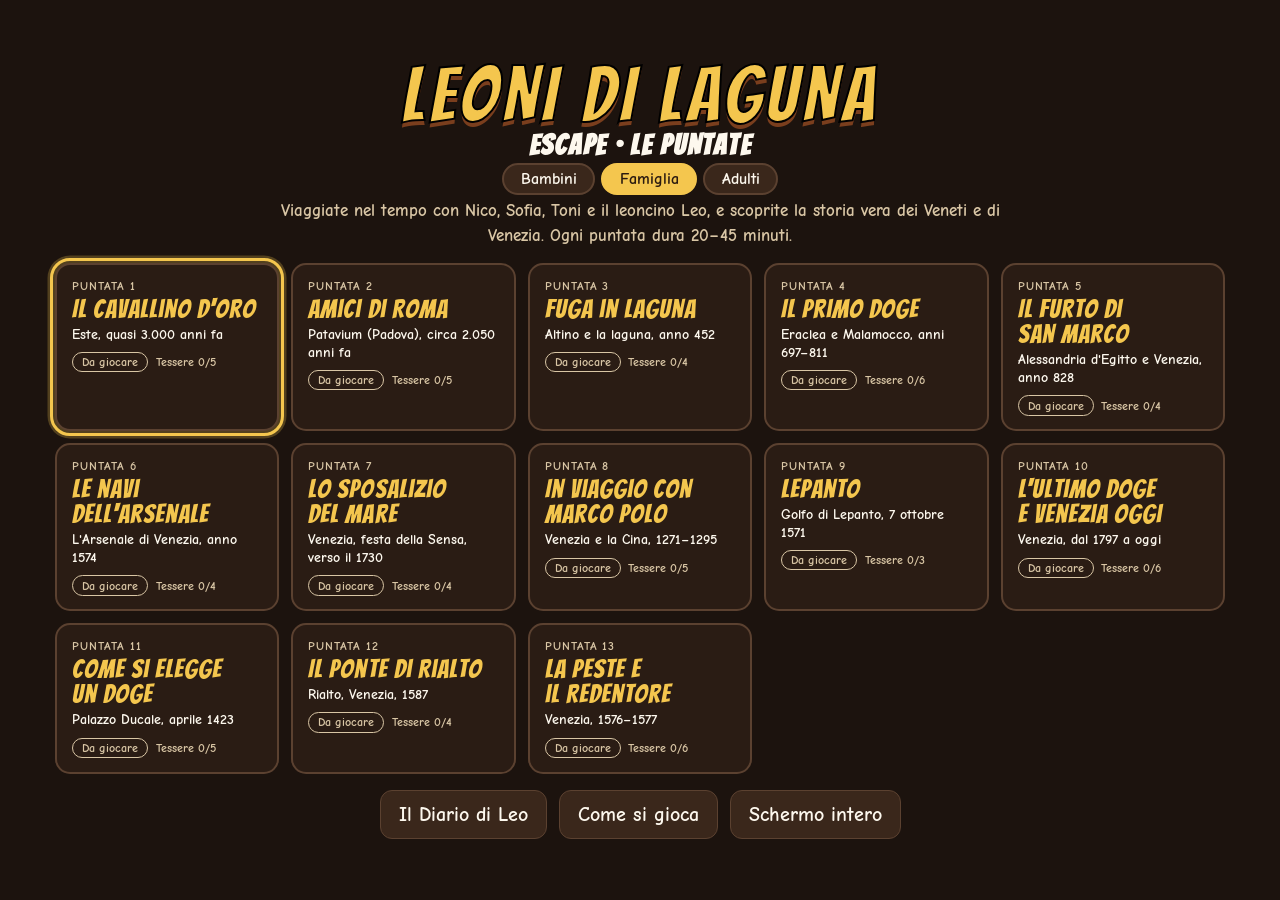
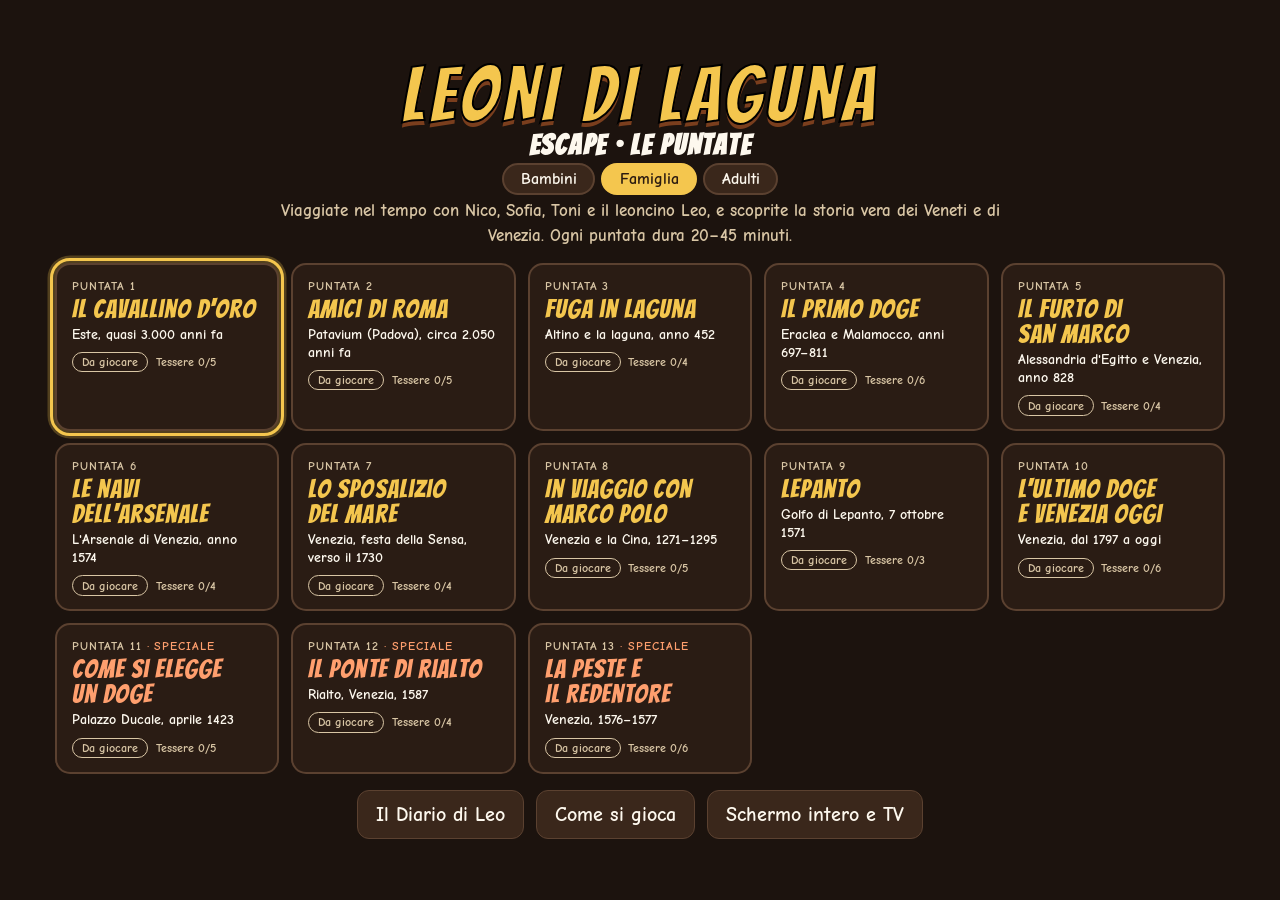
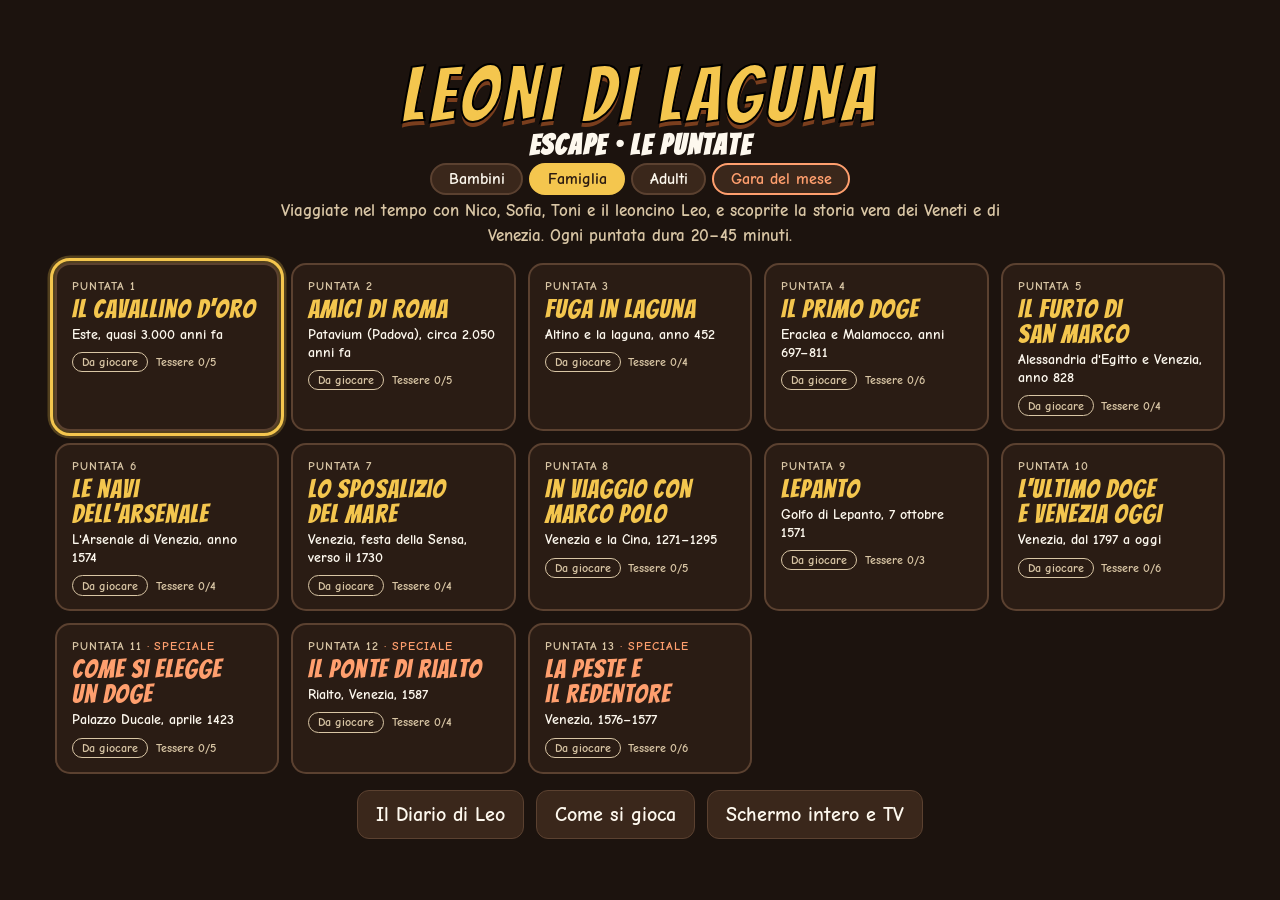
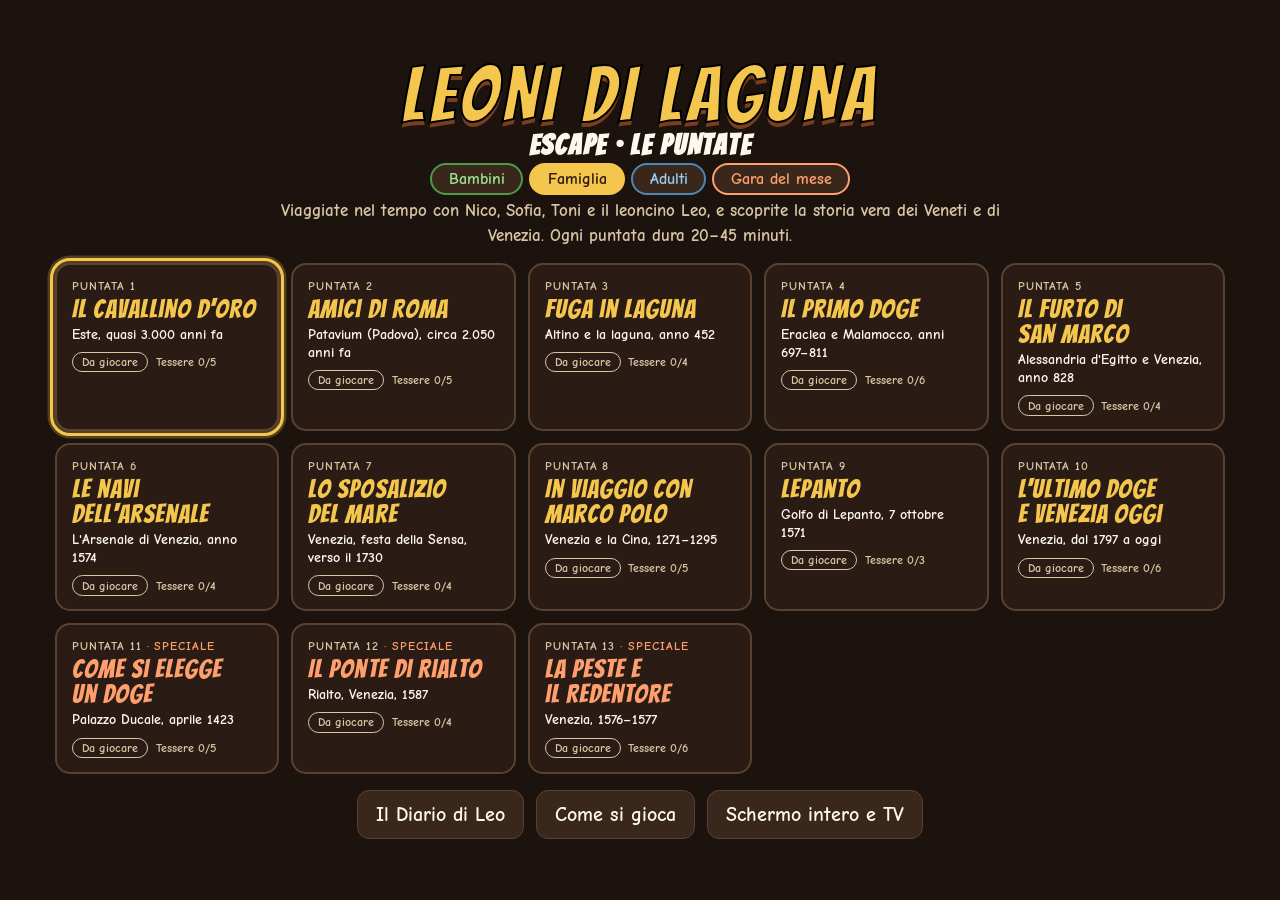
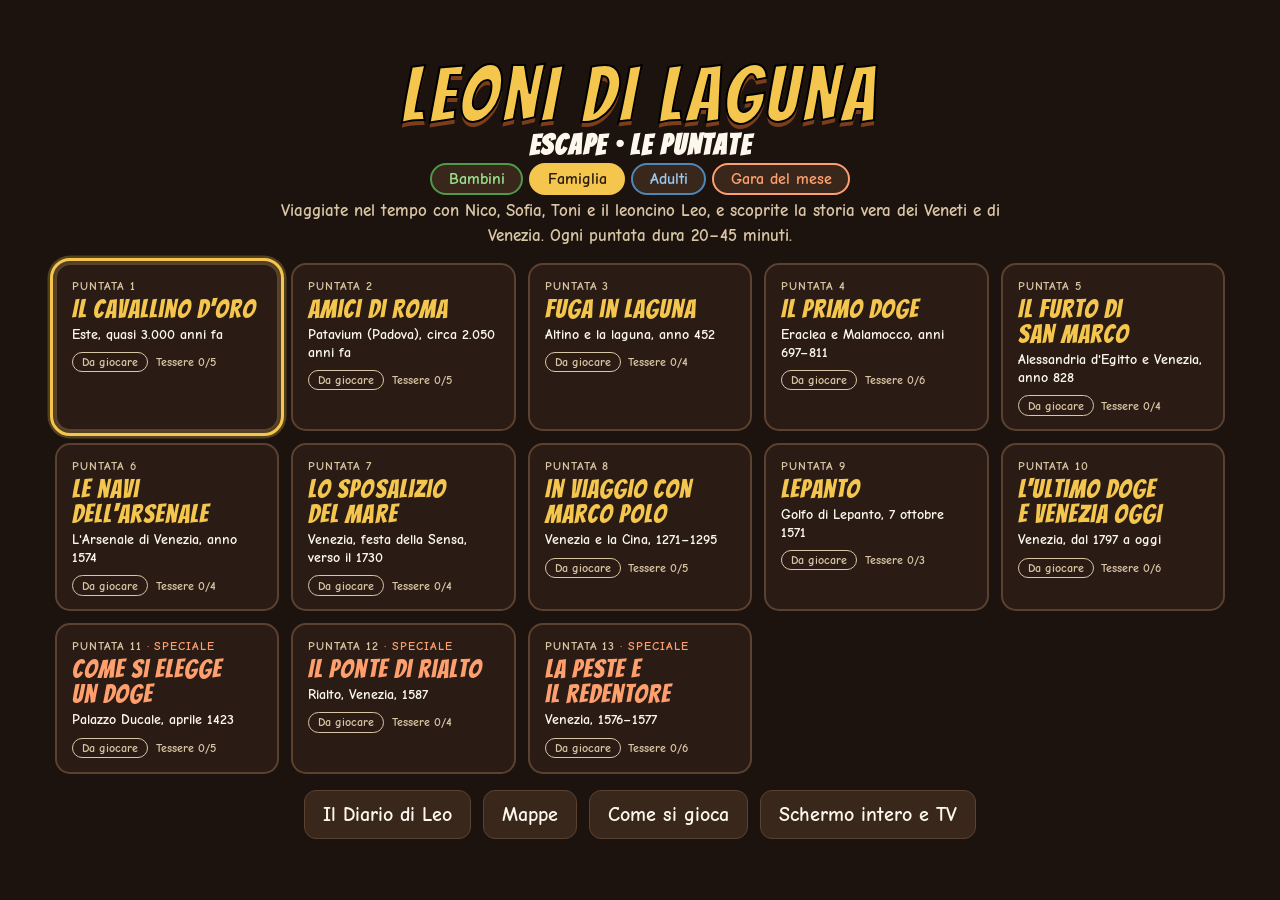
